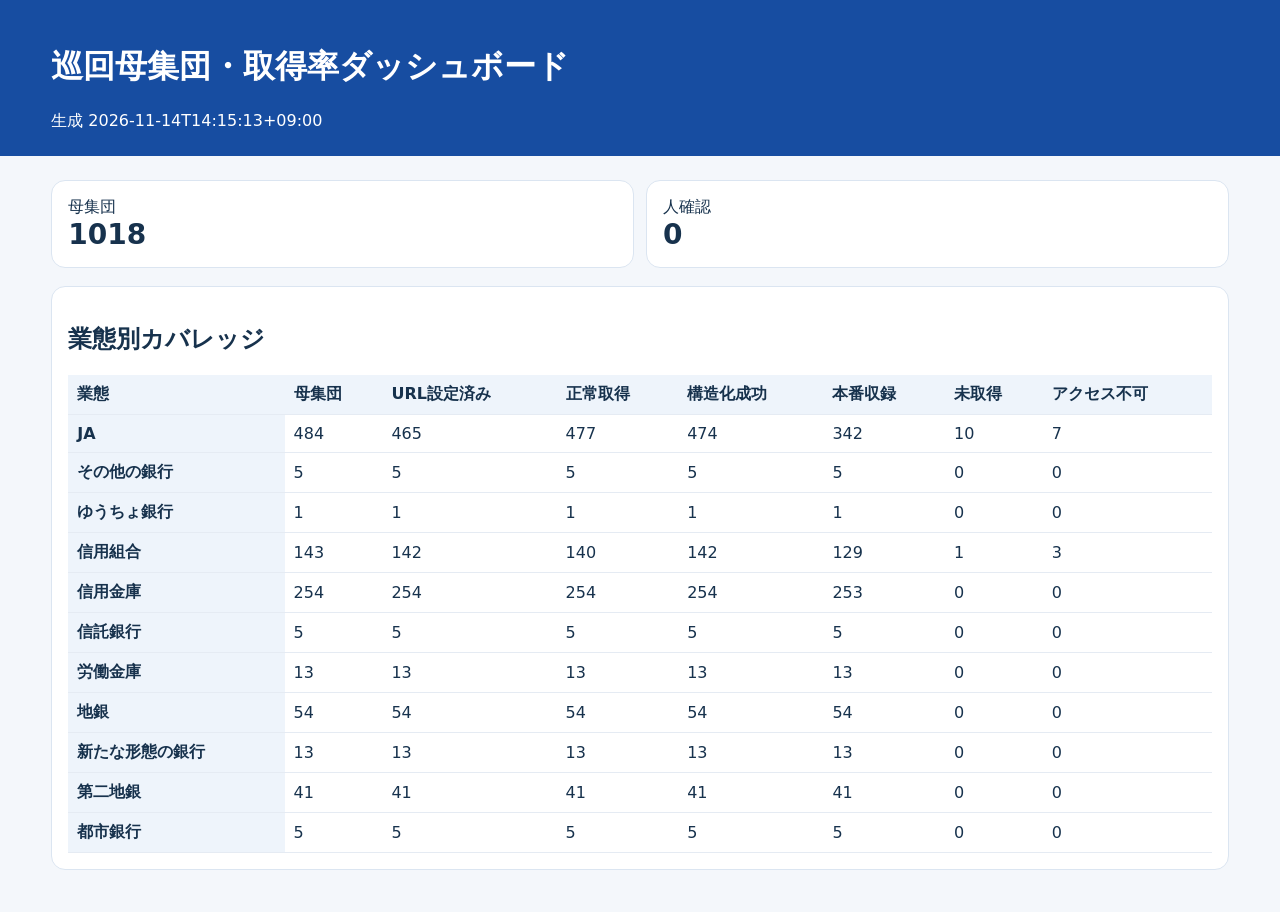
==== QUALITY_COVERAGE_DASHBOARD.html @ f8b163bb "Add files via upload" ====
<!doctype html><html lang="ja"><head><meta charset="utf-8"><meta name="viewport" content="width=device-width,initial-scale=1"><title>巡回母集団・取得率ダッシュボード</title>
<style>body{font-family:system-ui,sans-serif;margin:0;background:#f4f7fb;color:#17324d}header{padding:24px 4%;background:#174da1;color:white}main{padding:24px 4%}.cards{display:grid;grid-template-columns:repeat(auto-fit,minmax(150px,1fr));gap:12px}.card,section{background:white;border:1px solid #dbe5f1;border-radius:14px;padding:16px;margin-bottom:18px}.n{font-size:28px;font-weight:800}table{width:100%;border-collapse:collapse}th,td{padding:9px;border-bottom:1px solid #e5ebf3;text-align:left}th{background:#eef4fb;position:sticky;top:0}.scroll{max-height:65vh;overflow:auto}input,select{padding:9px;border:1px solid #bdcbe0;border-radius:8px;margin:4px}.tag{background:#e9f1ff;border-radius:999px;padding:3px 8px}a{color:#075bb5}</style></head><body><header><h1>巡回母集団・取得率ダッシュボード</h1><div id="generated"></div></header><main><div class="cards" id="cards"></div><section><h2>業態別カバレッジ</h2><div class="scroll"><table><thead><tr><th>業態</th><th>母集団</th><th>URL設定済み</th><th>正常取得</th><th>構造化成功</th><th>本番収録</th><th>未取得</th><th>アクセス不可</th></tr></thead><tbody id="coverage"></tbody></table></div></section>

<script id="quality-data" type="application/json">{&quot;coverage&quot;: {&quot;generated_at&quot;: &quot;2026-11-14T14:15:13+09:00&quot;, &quot;population&quot;: 1018, &quot;latest_complete_session&quot;: &quot;collect_20261031_113741&quot;, &quot;summary&quot;: [{&quot;industry&quot;: &quot;JA&quot;, &quot;population&quot;: 484, &quot;url_configured&quot;: 465, &quot;normal_fetch&quot;: 477, &quot;structured_success&quot;: 474, &quot;production_recorded&quot;: 342, &quot;unacquired&quot;: 10, &quot;inaccessible&quot;: 7}, {&quot;industry&quot;: &quot;その他の銀行&quot;, &quot;population&quot;: 5, &quot;url_configured&quot;: 5, &quot;normal_fetch&quot;: 5, &quot;structured_success&quot;: 5, &quot;production_recorded&quot;: 5, &quot;unacquired&quot;: 0, &quot;inaccessible&quot;: 0}, {&quot;industry&quot;: &quot;ゆうちょ銀行&quot;, &quot;population&quot;: 1, &quot;url_configured&quot;: 1, &quot;normal_fetch&quot;: 1, &quot;structured_success&quot;: 1, &quot;production_recorded&quot;: 1, &quot;unacquired&quot;: 0, &quot;inaccessible&quot;: 0}, {&quot;industry&quot;: &quot;信用組合&quot;, &quot;population&quot;: 143, &quot;url_configured&quot;: 142, &quot;normal_fetch&quot;: 140, &quot;structured_success&quot;: 142, &quot;production_recorded&quot;: 129, &quot;unacquired&quot;: 1, &quot;inaccessible&quot;: 3}, {&quot;industry&quot;: &quot;信用金庫&quot;, &quot;population&quot;: 254, &quot;url_configured&quot;: 254, &quot;normal_fetch&quot;: 254, &quot;structured_success&quot;: 254, &quot;production_recorded&quot;: 253, &quot;unacquired&quot;: 0, &quot;inaccessible&quot;: 0}, {&quot;industry&quot;: &quot;信託銀行&quot;, &quot;population&quot;: 5, &quot;url_configured&quot;: 5, &quot;normal_fetch&quot;: 5, &quot;structured_success&quot;: 5, &quot;production_recorded&quot;: 5, &quot;unacquired&quot;: 0, &quot;inaccessible&quot;: 0}, {&quot;industry&quot;: &quot;労働金庫&quot;, &quot;population&quot;: 13, &quot;url_configured&quot;: 13, &quot;normal_fetch&quot;: 13, &quot;structured_success&quot;: 13, &quot;production_recorded&quot;: 13, &quot;unacquired&quot;: 0, &quot;inaccessible&quot;: 0}, {&quot;industry&quot;: &quot;地銀&quot;, &quot;population&quot;: 54, &quot;url_configured&quot;: 54, &quot;normal_fetch&quot;: 54, &quot;structured_success&quot;: 54, &quot;production_recorded&quot;: 54, &quot;unacquired&quot;: 0, &quot;inaccessible&quot;: 0}, {&quot;industry&quot;: &quot;新たな形態の銀行&quot;, &quot;population&quot;: 13, &quot;url_configured&quot;: 13, &quot;normal_fetch&quot;: 13, &quot;structured_success&quot;: 13, &quot;production_recorded&quot;: 13, &quot;unacquired&quot;: 0, &quot;inaccessible&quot;: 0}, {&quot;industry&quot;: &quot;第二地銀&quot;, &quot;population&quot;: 41, &quot;url_configured&quot;: 41, &quot;normal_fetch&quot;: 41, &quot;structured_success&quot;: 41, &quot;production_recorded&quot;: 41, &quot;unacquired&quot;: 0, &quot;inaccessible&quot;: 0}, {&quot;industry&quot;: &quot;都市銀行&quot;, &quot;population&quot;: 5, &quot;url_configured&quot;: 5, &quot;normal_fetch&quot;: 5, &quot;structured_success&quot;: 5, &quot;production_recorded&quot;: 5, &quot;unacquired&quot;: 0, &quot;inaccessible&quot;: 0}], &quot;institutions&quot;: [{&quot;institution_name&quot;: &quot;北海道銀行&quot;, &quot;industry&quot;: &quot;地銀&quot;, &quot;prefecture&quot;: &quot;北海道&quot;, &quot;url_configured&quot;: true, &quot;normal_fetch&quot;: true, &quot;structured_success&quot;: true, &quot;production_recorded&quot;: true, &quot;campaign_recorded&quot;: true, &quot;ordinary_recorded&quot;: true, &quot;unacquired&quot;: false, &quot;inaccessible&quot;: false}, {&quot;institution_name&quot;: &quot;北洋銀行&quot;, &quot;industry&quot;: &quot;第二地銀&quot;, &quot;prefecture&quot;: &quot;北海道&quot;, &quot;url_configured&quot;: true, &quot;normal_fetch&quot;: true, &quot;structured_success&quot;: true, &quot;production_recorded&quot;: true, &quot;campaign_recorded&quot;: true, &quot;ordinary_recorded&quot;: true, &quot;unacquired&quot;: false, &quot;inaccessible&quot;: false}, {&quot;institution_name&quot;: &quot;北海道信用金庫&quot;, &quot;industry&quot;: &quot;信用金庫&quot;, &quot;prefecture&quot;: &quot;北海道&quot;, &quot;url_configured&quot;: true, &quot;normal_fetch&quot;: true, &quot;structured_success&quot;: true, &quot;production_recorded&quot;: true, &quot;campaign_recorded&quot;: true, &quot;ordinary_recorded&quot;: true, &quot;unacquired&quot;: false, &quot;inaccessible&quot;: false}, {&quot;institution_name&quot;: &quot;室蘭信用金庫&quot;, &quot;industry&quot;: &quot;信用金庫&quot;, &quot;prefecture&quot;: &quot;北海道&quot;, &quot;url_configured&quot;: true, &quot;normal_fetch&quot;: true, &quot;structured_success&quot;: true, &quot;production_recorded&quot;: true, &quot;campaign_recorded&quot;: false, &quot;ordinary_recorded&quot;: true, &quot;unacquired&quot;: false, &quot;inaccessible&quot;: false}, {&quot;institution_name&quot;: &quot;空知信用金庫&quot;, &quot;industry&quot;: &quot;信用金庫&quot;, &quot;prefecture&quot;: &quot;北海道&quot;, &quot;url_configured&quot;: true, &quot;normal_fetch&quot;: true, &quot;structured_success&quot;: true, &quot;production_recorded&quot;: true, &quot;campaign_recorded&quot;: true, &quot;ordinary_recorded&quot;: true, &quot;unacquired&quot;: false, &quot;inaccessible&quot;: false}, {&quot;institution_name&quot;: &quot;苫小牧信用金庫&quot;, &quot;industry&quot;: &quot;信用金庫&quot;, &quot;prefecture&quot;: &quot;北海道&quot;, &quot;url_configured&quot;: true, &quot;normal_fetch&quot;: true, &quot;structured_success&quot;: true, &quot;production_recorded&quot;: true, &quot;campaign_recorded&quot;: false, &quot;ordinary_recorded&quot;: true, &quot;unacquired&quot;: false, &quot;inaccessible&quot;: false}, {&quot;institution_name&quot;: &quot;北門信用金庫&quot;, &quot;industry&quot;: &quot;信用金庫&quot;, &quot;prefecture&quot;: &quot;北海道&quot;, &quot;url_configured&quot;: true, &quot;normal_fetch&quot;: true, &quot;structured_success&quot;: true, &quot;production_recorded&quot;: true, &quot;campaign_recorded&quot;: true, &quot;ordinary_recorded&quot;: true, &quot;unacquired&quot;: false, &quot;inaccessible&quot;: false}, {&quot;institution_name&quot;: &quot;伊達信用金庫&quot;, &quot;industry&quot;: &quot;信用金庫&quot;, &quot;prefecture&quot;: &quot;北海道&quot;, &quot;url_configured&quot;: true, &quot;normal_fetch&quot;: true, &quot;structured_success&quot;: true, &quot;production_recorded&quot;: true, &quot;campaign_recorded&quot;: false, &quot;ordinary_recorded&quot;: true, &quot;unacquired&quot;: false, &quot;inaccessible&quot;: false}, {&quot;institution_name&quot;: &quot;北空知信用金庫&quot;, &quot;industry&quot;: &quot;信用金庫&quot;, &quot;prefecture&quot;: &quot;北海道&quot;, &quot;url_configured&quot;: true, &quot;normal_fetch&quot;: true, &quot;structured_success&quot;: true, &quot;production_recorded&quot;: true, &quot;campaign_recorded&quot;: true, &quot;ordinary_recorded&quot;: true, &quot;unacquired&quot;: false, &quot;inaccessible&quot;: false}, {&quot;institution_name&quot;: &quot;日高信用金庫&quot;, &quot;industry&quot;: &quot;信用金庫&quot;, &quot;prefecture&quot;: &quot;北海道&quot;, &quot;url_configured&quot;: true, &quot;normal_fetch&quot;: true, &quot;structured_success&quot;: true, &quot;production_recorded&quot;: true, &quot;campaign_recorded&quot;: true, &quot;ordinary_recorded&quot;: true, &quot;unacquired&quot;: false, &quot;inaccessible&quot;: false}, {&quot;institution_name&quot;: &quot;渡島信用金庫&quot;, &quot;industry&quot;: &quot;信用金庫&quot;, &quot;prefecture&quot;: &quot;北海道&quot;, &quot;url_configured&quot;: true, &quot;normal_fetch&quot;: true, &quot;structured_success&quot;: true, &quot;production_recorded&quot;: true, &quot;campaign_recorded&quot;: true, &quot;ordinary_recorded&quot;: true, &quot;unacquired&quot;: false, &quot;inaccessible&quot;: false}, {&quot;institution_name&quot;: &quot;道南うみ街信用金庫&quot;, &quot;industry&quot;: &quot;信用金庫&quot;, &quot;prefecture&quot;: &quot;北海道&quot;, &quot;url_configured&quot;: true, &quot;normal_fetch&quot;: true, &quot;structured_success&quot;: true, &quot;production_recorded&quot;: true, &quot;campaign_recorded&quot;: false, &quot;ordinary_recorded&quot;: true, &quot;unacquired&quot;: false, &quot;inaccessible&quot;: false}, {&quot;institution_name&quot;: &quot;旭川信用金庫&quot;, &quot;industry&quot;: &quot;信用金庫&quot;, &quot;prefecture&quot;: &quot;北海道&quot;, &quot;url_configured&quot;: true, &quot;normal_fetch&quot;: true, &quot;structured_success&quot;: true, &quot;production_recorded&quot;: true, &quot;campaign_recorded&quot;: true, &quot;ordinary_recorded&quot;: true, &quot;unacquired&quot;: false, &quot;inaccessible&quot;: false}, {&quot;institution_name&quot;: &quot;稚内信用金庫&quot;, &quot;industry&quot;: &quot;信用金庫&quot;, &quot;prefecture&quot;: &quot;北海道&quot;, &quot;url_configured&quot;: true, &quot;normal_fetch&quot;: true, &quot;structured_success&quot;: true, &quot;production_recorded&quot;: true, &quot;campaign_recorded&quot;: false, &quot;ordinary_recorded&quot;: true, &quot;unacquired&quot;: false, &quot;inaccessible&quot;: false}, {&quot;institution_name&quot;: &quot;留萌信用金庫&quot;, &quot;industry&quot;: &quot;信用金庫&quot;, &quot;prefecture&quot;: &quot;北海道&quot;, &quot;url_configured&quot;: true, &quot;normal_fetch&quot;: true, &quot;structured_success&quot;: true, &quot;production_recorded&quot;: true, &quot;campaign_recorded&quot;: false, &quot;ordinary_recorded&quot;: true, &quot;unacquired&quot;: false, &quot;inaccessible&quot;: false}, {&quot;institution_name&quot;: &quot;北星信用金庫&quot;, &quot;industry&quot;: &quot;信用金庫&quot;, &quot;prefecture&quot;: &quot;北海道&quot;, &quot;url_configured&quot;: true, &quot;normal_fetch&quot;: true, &quot;structured_success&quot;: true, &quot;production_recorded&quot;: true, &quot;campaign_recorded&quot;: false, &quot;ordinary_recorded&quot;: true, &quot;unacquired&quot;: false, &quot;inaccessible&quot;: false}, {&quot;institution_name&quot;: &quot;帯広信用金庫&quot;, &quot;industry&quot;: &quot;信用金庫&quot;, &quot;prefecture&quot;: &quot;北海道&quot;, &quot;url_configured&quot;: true, &quot;normal_fetch&quot;: true, &quot;structured_success&quot;: true, &quot;production_recorded&quot;: true, &quot;campaign_recorded&quot;: true, &quot;ordinary_recorded&quot;: true, &quot;unacquired&quot;: false, &quot;inaccessible&quot;: false}, {&quot;institution_name&quot;: &quot;釧路信用金庫&quot;, &quot;industry&quot;: &quot;信用金庫&quot;, &quot;prefecture&quot;: &quot;北海道&quot;, &quot;url_configured&quot;: true, &quot;normal_fetch&quot;: true, &quot;structured_success&quot;: true, &quot;production_recorded&quot;: true, &quot;campaign_recorded&quot;: true, &quot;ordinary_recorded&quot;: true, &quot;unacquired&quot;: false, &quot;inaccessible&quot;: false}, {&quot;institution_name&quot;: &quot;大地みらい信用金庫&quot;, &quot;industry&quot;: &quot;信用金庫&quot;, &quot;prefecture&quot;: &quot;北海道&quot;, &quot;url_configured&quot;: true, &quot;normal_fetch&quot;: true, &quot;structured_success&quot;: true, &quot;production_recorded&quot;: true, &quot;campaign_recorded&quot;: true, &quot;ordinary_recorded&quot;: true, &quot;unacquired&quot;: false, &quot;inaccessible&quot;: false}, {&quot;institution_name&quot;: &quot;北見信用金庫&quot;, &quot;industry&quot;: &quot;信用金庫&quot;, &quot;prefecture&quot;: &quot;北海道&quot;, &quot;url_configured&quot;: true, &quot;normal_fetch&quot;: true, &quot;structured_success&quot;: true, &quot;production_recorded&quot;: true, &quot;campaign_recorded&quot;: false, &quot;ordinary_recorded&quot;: true, &quot;unacquired&quot;: false, &quot;inaccessible&quot;: false}, {&quot;institution_name&quot;: &quot;網走信用金庫&quot;, &quot;industry&quot;: &quot;信用金庫&quot;, &quot;prefecture&quot;: &quot;北海道&quot;, &quot;url_configured&quot;: true, &quot;normal_fetch&quot;: true, &quot;structured_success&quot;: true, &quot;production_recorded&quot;: true, &quot;campaign_recorded&quot;: true, &quot;ordinary_recorded&quot;: true, &quot;unacquired&quot;: false, &quot;inaccessible&quot;: false}, {&quot;institution_name&quot;: &quot;遠軽信用金庫&quot;, &quot;industry&quot;: &quot;信用金庫&quot;, &quot;prefecture&quot;: &quot;北海道&quot;, &quot;url_configured&quot;: true, &quot;normal_fetch&quot;: true, &quot;structured_success&quot;: true, &quot;production_recorded&quot;: true, &quot;campaign_recorded&quot;: true, &quot;ordinary_recorded&quot;: true, &quot;unacquired&quot;: false, &quot;inaccessible&quot;: false}, {&quot;institution_name&quot;: &quot;北央信用組合&quot;, &quot;industry&quot;: &quot;信用組合&quot;, &quot;prefecture&quot;: &quot;北海道&quot;, &quot;url_configured&quot;: true, &quot;normal_fetch&quot;: true, &quot;structured_success&quot;: true, &quot;production_recorded&quot;: true, &quot;campaign_recorded&quot;: true, &quot;ordinary_recorded&quot;: true, &quot;unacquired&quot;: false, &quot;inaccessible&quot;: false}, {&quot;institution_name&quot;: &quot;札幌中央信用組合&quot;, &quot;industry&quot;: &quot;信用組合&quot;, &quot;prefecture&quot;: &quot;北海道&quot;, &quot;url_configured&quot;: true, &quot;normal_fetch&quot;: true, &quot;structured_success&quot;: true, &quot;production_recorded&quot;: true, &quot;campaign_recorded&quot;: true, &quot;ordinary_recorded&quot;: true, &quot;unacquired&quot;: false, &quot;inaccessible&quot;: false}, {&quot;institution_name&quot;: &quot;ウリ信用組合&quot;, &quot;industry&quot;: &quot;信用組合&quot;, &quot;prefecture&quot;: &quot;北海道&quot;, &quot;url_configured&quot;: true, &quot;normal_fetch&quot;: false, &quot;structured_success&quot;: true, &quot;production_recorded&quot;: true, &quot;campaign_recorded&quot;: true, &quot;ordinary_recorded&quot;: false, &quot;unacquired&quot;: false, &quot;inaccessible&quot;: true}, {&quot;institution_name&quot;: &quot;函館商工信用組合&quot;, &quot;industry&quot;: &quot;信用組合&quot;, &quot;prefecture&quot;: &quot;北海道&quot;, &quot;url_configured&quot;: true, &quot;normal_fetch&quot;: true, &quot;structured_success&quot;: true, &quot;production_recorded&quot;: true, &quot;campaign_recorded&quot;: true, &quot;ordinary_recorded&quot;: true, &quot;unacquired&quot;: false, &quot;inaccessible&quot;: false}, {&quot;institution_name&quot;: &quot;空知商工信用組合&quot;, &quot;industry&quot;: &quot;信用組合&quot;, &quot;prefecture&quot;: &quot;北海道&quot;, &quot;url_configured&quot;: true, &quot;normal_fetch&quot;: true, &quot;structured_success&quot;: true, &quot;production_recorded&quot;: true, &quot;campaign_recorded&quot;: true, &quot;ordinary_recorded&quot;: true, &quot;unacquired&quot;: false, &quot;inaccessible&quot;: false}, {&quot;institution_name&quot;: &quot;十勝信用組合&quot;, &quot;industry&quot;: &quot;信用組合&quot;, &quot;prefecture&quot;: &quot;北海道&quot;, &quot;url_configured&quot;: true, &quot;normal_fetch&quot;: true, &quot;structured_success&quot;: true, &quot;production_recorded&quot;: true, &quot;campaign_recorded&quot;: true, &quot;ordinary_recorded&quot;: true, &quot;unacquired&quot;: false, &quot;inaccessible&quot;: false}, {&quot;institution_name&quot;: &quot;釧路信用組合&quot;, &quot;industry&quot;: &quot;信用組合&quot;, &quot;prefecture&quot;: &quot;北海道&quot;, &quot;url_configured&quot;: true, &quot;normal_fetch&quot;: true, &quot;structured_success&quot;: true, &quot;production_recorded&quot;: true, &quot;campaign_recorded&quot;: true, &quot;ordinary_recorded&quot;: true, &quot;unacquired&quot;: false, &quot;inaccessible&quot;: false}, {&quot;institution_name&quot;: &quot;北海道労働金庫&quot;, &quot;industry&quot;: &quot;労働金庫&quot;, &quot;prefecture&quot;: &quot;北海道&quot;, &quot;url_configured&quot;: true, &quot;normal_fetch&quot;: true, &quot;structured_success&quot;: true, &quot;production_recorded&quot;: true, &quot;campaign_recorded&quot;: true, &quot;ordinary_recorded&quot;: true, &quot;unacquired&quot;: false, &quot;inaccessible&quot;: false}, {&quot;institution_name&quot;: &quot;JAあさひかわ&quot;, &quot;industry&quot;: &quot;JA&quot;, &quot;prefecture&quot;: &quot;北海道&quot;, &quot;url_configured&quot;: true, &quot;normal_fetch&quot;: true, &quot;structured_success&quot;: true, &quot;production_recorded&quot;: true, &quot;campaign_recorded&quot;: true, &quot;ordinary_recorded&quot;: true, &quot;unacquired&quot;: false, &quot;inaccessible&quot;: false}, {&quot;institution_name&quot;: &quot;JAあしょろ&quot;, &quot;industry&quot;: &quot;JA&quot;, &quot;prefecture&quot;: &quot;北海道&quot;, &quot;url_configured&quot;: true, &quot;normal_fetch&quot;: true, &quot;structured_success&quot;: true, &quot;production_recorded&quot;: false, &quot;campaign_recorded&quot;: false, &quot;ordinary_recorded&quot;: false, &quot;unacquired&quot;: false, &quot;inaccessible&quot;: false}, {&quot;institution_name&quot;: &quot;JAいわみざわ&quot;, &quot;industry&quot;: &quot;JA&quot;, &quot;prefecture&quot;: &quot;北海道&quot;, &quot;url_configured&quot;: true, &quot;normal_fetch&quot;: true, &quot;structured_success&quot;: true, &quot;production_recorded&quot;: true, &quot;campaign_recorded&quot;: true, &quot;ordinary_recorded&quot;: false, &quot;unacquired&quot;: false, &quot;inaccessible&quot;: false}, {&quot;institution_name&quot;: &quot;JAうらほろ&quot;, &quot;industry&quot;: &quot;JA&quot;, &quot;prefecture&quot;: &quot;北海道&quot;, &quot;url_configured&quot;: true, &quot;normal_fetch&quot;: true, &quot;structured_success&quot;: true, &quot;production_recorded&quot;: true, &quot;campaign_recorded&quot;: true, &quot;ordinary_recorded&quot;: false, &quot;unacquired&quot;: false, &quot;inaccessible&quot;: false}, {&quot;institution_name&quot;: &quot;JAえんゆう&quot;, &quot;industry&quot;: &quot;JA&quot;, &quot;prefecture&quot;: &quot;北海道&quot;, &quot;url_configured&quot;: true, &quot;normal_fetch&quot;: true, &quot;structured_success&quot;: true, &quot;production_recorded&quot;: true, &quot;campaign_recorded&quot;: true, &quot;ordinary_recorded&quot;: false, &quot;unacquired&quot;: false, &quot;inaccessible&quot;: false}, {&quot;institution_name&quot;: &quot;JAおとふけ&quot;, &quot;industry&quot;: &quot;JA&quot;, &quot;prefecture&quot;: &quot;北海道&quot;, &quot;url_configured&quot;: true, &quot;normal_fetch&quot;: true, &quot;structured_success&quot;: true, &quot;production_recorded&quot;: true, &quot;campaign_recorded&quot;: true, &quot;ordinary_recorded&quot;: true, &quot;unacquired&quot;: false, &quot;inaccessible&quot;: false}, {&quot;institution_name&quot;: &quot;JAきたそらち&quot;, &quot;industry&quot;: &quot;JA&quot;, &quot;prefecture&quot;: &quot;北海道&quot;, &quot;url_configured&quot;: true, &quot;normal_fetch&quot;: true, &quot;structured_success&quot;: true, &quot;production_recorded&quot;: true, &quot;campaign_recorded&quot;: true, &quot;ordinary_recorded&quot;: false, &quot;unacquired&quot;: false, &quot;inaccessible&quot;: false}, {&quot;institution_name&quot;: &quot;JAきたみらい&quot;, &quot;industry&quot;: &quot;JA&quot;, &quot;prefecture&quot;: &quot;北海道&quot;, &quot;url_configured&quot;: true, &quot;normal_fetch&quot;: true, &quot;structured_success&quot;: true, &quot;production_recorded&quot;: true, &quot;campaign_recorded&quot;: false, &quot;ordinary_recorded&quot;: true, &quot;unacquired&quot;: false, &quot;inaccessible&quot;: false}, {&quot;institution_name&quot;: &quot;JAきょうわ&quot;, &quot;industry&quot;: &quot;JA&quot;, &quot;prefecture&quot;: &quot;北海道&quot;, &quot;url_configured&quot;: true, &quot;normal_fetch&quot;: true, &quot;structured_success&quot;: true, &quot;production_recorded&quot;: false, &quot;campaign_recorded&quot;: false, &quot;ordinary_recorded&quot;: false, &quot;unacquired&quot;: false, &quot;inaccessible&quot;: false}, {&quot;institution_name&quot;: &quot;JAくしろ丹頂&quot;, &quot;industry&quot;: &quot;JA&quot;, &quot;prefecture&quot;: &quot;北海道&quot;, &quot;url_configured&quot;: true, &quot;normal_fetch&quot;: true, &quot;structured_success&quot;: true, &quot;production_recorded&quot;: true, &quot;campaign_recorded&quot;: true, &quot;ordinary_recorded&quot;: false, &quot;unacquired&quot;: false, &quot;inaccessible&quot;: false}, {&quot;institution_name&quot;: &quot;JAけねべつ&quot;, &quot;industry&quot;: &quot;JA&quot;, &quot;prefecture&quot;: &quot;北海道&quot;, &quot;url_configured&quot;: true, &quot;normal_fetch&quot;: true, &quot;structured_success&quot;: true, &quot;production_recorded&quot;: false, &quot;campaign_recorded&quot;: false, &quot;ordinary_recorded&quot;: false, &quot;unacquired&quot;: false, &quot;inaccessible&quot;: false}, {&quot;institution_name&quot;: &quot;JAこしみず&quot;, &quot;industry&quot;: &quot;JA&quot;, &quot;prefecture&quot;: &quot;北海道&quot;, &quot;url_configured&quot;: true, &quot;normal_fetch&quot;: true, &quot;structured_success&quot;: true, &quot;production_recorded&quot;: false, &quot;campaign_recorded&quot;: false, &quot;ordinary_recorded&quot;: false, &quot;unacquired&quot;: false, &quot;inaccessible&quot;: false}, {&quot;institution_name&quot;: &quot;JAさっぽろ&quot;, &quot;industry&quot;: &quot;JA&quot;, &quot;prefecture&quot;: &quot;北海道&quot;, &quot;url_configured&quot;: true, &quot;normal_fetch&quot;: true, &quot;structured_success&quot;: true, &quot;production_recorded&quot;: true, &quot;campaign_recorded&quot;: true, &quot;ordinary_recorded&quot;: true, &quot;unacquired&quot;: false, &quot;inaccessible&quot;: false}, {&quot;institution_name&quot;: &quot;JAさつない&quot;, &quot;industry&quot;: &quot;JA&quot;, &quot;prefecture&quot;: &quot;北海道&quot;, &quot;url_configured&quot;: true, &quot;normal_fetch&quot;: true, &quot;structured_success&quot;: true, &quot;production_recorded&quot;: false, &quot;campaign_recorded&quot;: false, &quot;ordinary_recorded&quot;: false, &quot;unacquired&quot;: false, &quot;inaccessible&quot;: false}, {&quot;institution_name&quot;: &quot;JAさらべつ&quot;, &quot;industry&quot;: &quot;JA&quot;, &quot;prefecture&quot;: &quot;北海道&quot;, &quot;url_configured&quot;: true, &quot;normal_fetch&quot;: true, &quot;structured_success&quot;: true, &quot;production_recorded&quot;: false, &quot;campaign_recorded&quot;: false, &quot;ordinary_recorded&quot;: false, &quot;unacquired&quot;: false, &quot;inaccessible&quot;: false}, {&quot;institution_name&quot;: &quot;JAしずない&quot;, &quot;industry&quot;: &quot;JA&quot;, &quot;prefecture&quot;: &quot;北海道&quot;, &quot;url_configured&quot;: true, &quot;normal_fetch&quot;: true, &quot;structured_success&quot;: true, &quot;production_recorded&quot;: false, &quot;campaign_recorded&quot;: false, &quot;ordinary_recorded&quot;: false, &quot;unacquired&quot;: false, &quot;inaccessible&quot;: false}, {&quot;institution_name&quot;: &quot;JAしべちゃ&quot;, &quot;industry&quot;: &quot;JA&quot;, &quot;prefecture&quot;: &quot;北海道&quot;, &quot;url_configured&quot;: true, &quot;normal_fetch&quot;: true, &quot;structured_success&quot;: true, &quot;production_recorded&quot;: false, &quot;campaign_recorded&quot;: false, &quot;ordinary_recorded&quot;: false, &quot;unacquired&quot;: false, &quot;inaccessible&quot;: false}, {&quot;institution_name&quot;: &quot;JAしれとこ斜里&quot;, &quot;industry&quot;: &quot;JA&quot;, &quot;prefecture&quot;: &quot;北海道&quot;, &quot;url_configured&quot;: true, &quot;normal_fetch&quot;: true, &quot;structured_success&quot;: true, &quot;production_recorded&quot;: false, &quot;campaign_recorded&quot;: false, &quot;ordinary_recorded&quot;: false, &quot;unacquired&quot;: false, &quot;inaccessible&quot;: false}, {&quot;institution_name&quot;: &quot;JAそらち南&quot;, &quot;industry&quot;: &quot;JA&quot;, &quot;prefecture&quot;: &quot;北海道&quot;, &quot;url_configured&quot;: true, &quot;normal_fetch&quot;: true, &quot;structured_success&quot;: true, &quot;production_recorded&quot;: false, &quot;campaign_recorded&quot;: false, &quot;ordinary_recorded&quot;: false, &quot;unacquired&quot;: false, &quot;inaccessible&quot;: false}, {&quot;institution_name&quot;: &quot;JAたいせつ&quot;, &quot;industry&quot;: &quot;JA&quot;, &quot;prefecture&quot;: &quot;北海道&quot;, &quot;url_configured&quot;: true, &quot;normal_fetch&quot;: true, &quot;structured_success&quot;: true, &quot;production_recorded&quot;: false, &quot;campaign_recorded&quot;: false, &quot;ordinary_recorded&quot;: false, &quot;unacquired&quot;: false, &quot;inaccessible&quot;: false}, {&quot;institution_name&quot;: &quot;JAたきかわ&quot;, &quot;industry&quot;: &quot;JA&quot;, &quot;prefecture&quot;: &quot;北海道&quot;, &quot;url_configured&quot;: true, &quot;normal_fetch&quot;: true, &quot;structured_success&quot;: true, &quot;production_recorded&quot;: true, &quot;campaign_recorded&quot;: true, &quot;ordinary_recorded&quot;: true, &quot;unacquired&quot;: false, &quot;inaccessible&quot;: false}, {&quot;institution_name&quot;: &quot;JAつべつ&quot;, &quot;industry&quot;: &quot;JA&quot;, &quot;prefecture&quot;: &quot;北海道&quot;, &quot;url_configured&quot;: true, &quot;normal_fetch&quot;: true, &quot;structured_success&quot;: true, &quot;production_recorded&quot;: false, &quot;campaign_recorded&quot;: false, &quot;ordinary_recorded&quot;: false, &quot;unacquired&quot;: false, &quot;inaccessible&quot;: false}, {&quot;institution_name&quot;: &quot;JAとうや湖&quot;, &quot;industry&quot;: &quot;JA&quot;, &quot;prefecture&quot;: &quot;北海道&quot;, &quot;url_configured&quot;: true, &quot;normal_fetch&quot;: true, &quot;structured_success&quot;: true, &quot;production_recorded&quot;: true, &quot;campaign_recorded&quot;: true, &quot;ordinary_recorded&quot;: false, &quot;unacquired&quot;: false, &quot;inaccessible&quot;: false}, {&quot;institution_name&quot;: &quot;JAところ&quot;, &quot;industry&quot;: &quot;JA&quot;, &quot;prefecture&quot;: &quot;北海道&quot;, &quot;url_configured&quot;: true, &quot;normal_fetch&quot;: true, &quot;structured_success&quot;: true, &quot;production_recorded&quot;: false, &quot;campaign_recorded&quot;: false, &quot;ordinary_recorded&quot;: false, &quot;unacquired&quot;: false, &quot;inaccessible&quot;: false}, {&quot;institution_name&quot;: &quot;JAとまこまい広域&quot;, &quot;industry&quot;: &quot;JA&quot;, &quot;prefecture&quot;: &quot;北海道&quot;, &quot;url_configured&quot;: true, &quot;normal_fetch&quot;: true, &quot;structured_success&quot;: true, &quot;production_recorded&quot;: true, &quot;campaign_recorded&quot;: true, &quot;ordinary_recorded&quot;: false, &quot;unacquired&quot;: false, &quot;inaccessible&quot;: false}, {&quot;institution_name&quot;: &quot;JAながぬま&quot;, &quot;industry&quot;: &quot;JA&quot;, &quot;prefecture&quot;: &quot;北海道&quot;, &quot;url_configured&quot;: true, &quot;normal_fetch&quot;: true, &quot;structured_success&quot;: true, &quot;production_recorded&quot;: false, &quot;campaign_recorded&quot;: false, &quot;ordinary_recorded&quot;: false, &quot;unacquired&quot;: false, &quot;inaccessible&quot;: false}, {&quot;institution_name&quot;: &quot;JAなんぽろ&quot;, &quot;industry&quot;: &quot;JA&quot;, &quot;prefecture&quot;: &quot;北海道&quot;, &quot;url_configured&quot;: true, &quot;normal_fetch&quot;: true, &quot;structured_success&quot;: true, &quot;production_recorded&quot;: true, &quot;campaign_recorded&quot;: true, &quot;ordinary_recorded&quot;: false, &quot;unacquired&quot;: false, &quot;inaccessible&quot;: false}, {&quot;institution_name&quot;: &quot;JAにいかっぷ&quot;, &quot;industry&quot;: &quot;JA&quot;, &quot;prefecture&quot;: &quot;北海道&quot;, &quot;url_configured&quot;: true, &quot;normal_fetch&quot;: true, &quot;structured_success&quot;: true, &quot;production_recorded&quot;: false, &quot;campaign_recorded&quot;: false, &quot;ordinary_recorded&quot;: false, &quot;unacquired&quot;: false, &quot;inaccessible&quot;: false}, {&quot;institution_name&quot;: &quot;JAひがしかわ&quot;, &quot;industry&quot;: &quot;JA&quot;, &quot;prefecture&quot;: &quot;北海道&quot;, &quot;url_configured&quot;: true, &quot;normal_fetch&quot;: true, &quot;structured_success&quot;: true, &quot;production_recorded&quot;: false, &quot;campaign_recorded&quot;: false, &quot;ordinary_recorded&quot;: false, &quot;unacquired&quot;: false, &quot;inaccessible&quot;: false}, {&quot;institution_name&quot;: &quot;JAひがし宗谷&quot;, &quot;industry&quot;: &quot;JA&quot;, &quot;prefecture&quot;: &quot;北海道&quot;, &quot;url_configured&quot;: true, &quot;normal_fetch&quot;: true, &quot;structured_success&quot;: true, &quot;production_recorded&quot;: true, &quot;campaign_recorded&quot;: false, &quot;ordinary_recorded&quot;: true, &quot;unacquired&quot;: false, &quot;inaccessible&quot;: false}, {&quot;institution_name&quot;: &quot;JAひだか東&quot;, &quot;industry&quot;: &quot;JA&quot;, &quot;prefecture&quot;: &quot;北海道&quot;, &quot;url_configured&quot;: true, &quot;normal_fetch&quot;: true, &quot;structured_success&quot;: true, &quot;production_recorded&quot;: true, &quot;campaign_recorded&quot;: true, &quot;ordinary_recorded&quot;: false, &quot;unacquired&quot;: false, &quot;inaccessible&quot;: false}, {&quot;institution_name&quot;: &quot;JAひろお&quot;, &quot;industry&quot;: &quot;JA&quot;, &quot;prefecture&quot;: &quot;北海道&quot;, &quot;url_configured&quot;: true, &quot;normal_fetch&quot;: true, &quot;structured_success&quot;: true, &quot;production_recorded&quot;: false, &quot;campaign_recorded&quot;: false, &quot;ordinary_recorded&quot;: false, &quot;unacquired&quot;: false, &quot;inaccessible&quot;: false}, {&quot;institution_name&quot;: &quot;JAびえい&quot;, &quot;industry&quot;: &quot;JA&quot;, &quot;prefecture&quot;: &quot;北海道&quot;, &quot;url_configured&quot;: true, &quot;normal_fetch&quot;: true, &quot;structured_success&quot;: true, &quot;production_recorded&quot;: true, &quot;campaign_recorded&quot;: true, &quot;ordinary_recorded&quot;: false, &quot;unacquired&quot;: false, &quot;inaccessible&quot;: false}, {&quot;institution_name&quot;: &quot;JAびばい&quot;, &quot;industry&quot;: &quot;JA&quot;, &quot;prefecture&quot;: &quot;北海道&quot;, &quot;url_configured&quot;: true, &quot;normal_fetch&quot;: true, &quot;structured_success&quot;: true, &quot;production_recorded&quot;: true, &quot;campaign_recorded&quot;: false, &quot;ordinary_recorded&quot;: true, &quot;unacquired&quot;: false, &quot;inaccessible&quot;: false}, {&quot;institution_name&quot;: &quot;JAびほろ&quot;, &quot;industry&quot;: &quot;JA&quot;, &quot;prefecture&quot;: &quot;北海道&quot;, &quot;url_configured&quot;: true, &quot;normal_fetch&quot;: true, &quot;structured_success&quot;: true, &quot;production_recorded&quot;: true, &quot;campaign_recorded&quot;: true, &quot;ordinary_recorded&quot;: true, &quot;unacquired&quot;: false, &quot;inaccessible&quot;: false}, {&quot;institution_name&quot;: &quot;JAびらとり&quot;, &quot;industry&quot;: &quot;JA&quot;, &quot;prefecture&quot;: &quot;北海道&quot;, &quot;url_configured&quot;: true, &quot;normal_fetch&quot;: true, &quot;structured_success&quot;: true, &quot;production_recorded&quot;: true, &quot;campaign_recorded&quot;: true, &quot;ordinary_recorded&quot;: true, &quot;unacquired&quot;: false, &quot;inaccessible&quot;: false}, {&quot;institution_name&quot;: &quot;JAぴっぷ町&quot;, &quot;industry&quot;: &quot;JA&quot;, &quot;prefecture&quot;: &quot;北海道&quot;, &quot;url_configured&quot;: true, &quot;normal_fetch&quot;: true, &quot;structured_success&quot;: true, &quot;production_recorded&quot;: false, &quot;campaign_recorded&quot;: false, &quot;ordinary_recorded&quot;: false, &quot;unacquired&quot;: false, &quot;inaccessible&quot;: false}, {&quot;institution_name&quot;: &quot;JAふらの&quot;, &quot;industry&quot;: &quot;JA&quot;, &quot;prefecture&quot;: &quot;北海道&quot;, &quot;url_configured&quot;: true, &quot;normal_fetch&quot;: true, &quot;structured_success&quot;: true, &quot;production_recorded&quot;: true, &quot;campaign_recorded&quot;: true, &quot;ordinary_recorded&quot;: true, &quot;unacquired&quot;: false, &quot;inaccessible&quot;: false}, {&quot;institution_name&quot;: &quot;JAみついし&quot;, &quot;industry&quot;: &quot;JA&quot;, &quot;prefecture&quot;: &quot;北海道&quot;, &quot;url_configured&quot;: true, &quot;normal_fetch&quot;: true, &quot;structured_success&quot;: true, &quot;production_recorded&quot;: false, &quot;campaign_recorded&quot;: false, &quot;ordinary_recorded&quot;: false, &quot;unacquired&quot;: false, &quot;inaccessible&quot;: false}, {&quot;institution_name&quot;: &quot;JAみねのぶ&quot;, &quot;industry&quot;: &quot;JA&quot;, &quot;prefecture&quot;: &quot;北海道&quot;, &quot;url_configured&quot;: true, &quot;normal_fetch&quot;: true, &quot;structured_success&quot;: true, &quot;production_recorded&quot;: false, &quot;campaign_recorded&quot;: false, &quot;ordinary_recorded&quot;: false, &quot;unacquired&quot;: false, &quot;inaccessible&quot;: false}, {&quot;institution_name&quot;: &quot;JAむかわ&quot;, &quot;industry&quot;: &quot;JA&quot;, &quot;prefecture&quot;: &quot;北海道&quot;, &quot;url_configured&quot;: true, &quot;normal_fetch&quot;: true, &quot;structured_success&quot;: true, &quot;production_recorded&quot;: false, &quot;campaign_recorded&quot;: false, &quot;ordinary_recorded&quot;: false, &quot;unacquired&quot;: false, &quot;inaccessible&quot;: false}, {&quot;institution_name&quot;: &quot;JAめまんべつ&quot;, &quot;industry&quot;: &quot;JA&quot;, &quot;prefecture&quot;: &quot;北海道&quot;, &quot;url_configured&quot;: true, &quot;normal_fetch&quot;: true, &quot;structured_success&quot;: true, &quot;production_recorded&quot;: false, &quot;campaign_recorded&quot;: false, &quot;ordinary_recorded&quot;: false, &quot;unacquired&quot;: false, &quot;inaccessible&quot;: false}, {&quot;institution_name&quot;: &quot;JAめむろ&quot;, &quot;industry&quot;: &quot;JA&quot;, &quot;prefecture&quot;: &quot;北海道&quot;, &quot;url_configured&quot;: true, &quot;normal_fetch&quot;: true, &quot;structured_success&quot;: true, &quot;production_recorded&quot;: true, &quot;campaign_recorded&quot;: true, &quot;ordinary_recorded&quot;: true, &quot;unacquired&quot;: false, &quot;inaccessible&quot;: false}, {&quot;institution_name&quot;: &quot;JAゆうべつ町&quot;, &quot;industry&quot;: &quot;JA&quot;, &quot;prefecture&quot;: &quot;北海道&quot;, &quot;url_configured&quot;: true, &quot;normal_fetch&quot;: true, &quot;structured_success&quot;: true, &quot;production_recorded&quot;: false, &quot;campaign_recorded&quot;: false, &quot;ordinary_recorded&quot;: false, &quot;unacquired&quot;: false, &quot;inaccessible&quot;: false}, {&quot;institution_name&quot;: &quot;JAよいち&quot;, &quot;industry&quot;: &quot;JA&quot;, &quot;prefecture&quot;: &quot;北海道&quot;, &quot;url_configured&quot;: true, &quot;normal_fetch&quot;: true, &quot;structured_success&quot;: true, &quot;production_recorded&quot;: true, &quot;campaign_recorded&quot;: false, &quot;ordinary_recorded&quot;: true, &quot;unacquired&quot;: false, &quot;inaccessible&quot;: false}, {&quot;institution_name&quot;: &quot;JAようてい&quot;, &quot;industry&quot;: &quot;JA&quot;, &quot;prefecture&quot;: &quot;北海道&quot;, &quot;url_configured&quot;: true, &quot;normal_fetch&quot;: true, &quot;structured_success&quot;: true, &quot;production_recorded&quot;: true, &quot;campaign_recorded&quot;: true, &quot;ordinary_recorded&quot;: true, &quot;unacquired&quot;: false, &quot;inaccessible&quot;: false}, {&quot;institution_name&quot;: &quot;JAるもい&quot;, &quot;industry&quot;: &quot;JA&quot;, &quot;prefecture&quot;: &quot;北海道&quot;, &quot;url_configured&quot;: true, &quot;normal_fetch&quot;: true, &quot;structured_success&quot;: true, &quot;production_recorded&quot;: false, &quot;campaign_recorded&quot;: false, &quot;ordinary_recorded&quot;: false, &quot;unacquired&quot;: false, &quot;inaccessible&quot;: false}, {&quot;institution_name&quot;: &quot;JAオホーツクはまなす&quot;, &quot;industry&quot;: &quot;JA&quot;, &quot;prefecture&quot;: &quot;北海道&quot;, &quot;url_configured&quot;: true, &quot;normal_fetch&quot;: true, &quot;structured_success&quot;: true, &quot;production_recorded&quot;: true, &quot;campaign_recorded&quot;: true, &quot;ordinary_recorded&quot;: true, &quot;unacquired&quot;: false, &quot;inaccessible&quot;: false}, {&quot;institution_name&quot;: &quot;JAオホーツク網走&quot;, &quot;industry&quot;: &quot;JA&quot;, &quot;prefecture&quot;: &quot;北海道&quot;, &quot;url_configured&quot;: true, &quot;normal_fetch&quot;: true, &quot;structured_success&quot;: true, &quot;production_recorded&quot;: true, &quot;campaign_recorded&quot;: true, &quot;ordinary_recorded&quot;: true, &quot;unacquired&quot;: false, &quot;inaccessible&quot;: false}, {&quot;institution_name&quot;: &quot;JAサロマ&quot;, &quot;industry&quot;: &quot;JA&quot;, &quot;prefecture&quot;: &quot;北海道&quot;, &quot;url_configured&quot;: true, &quot;normal_fetch&quot;: true, &quot;structured_success&quot;: true, &quot;production_recorded&quot;: true, &quot;campaign_recorded&quot;: false, &quot;ordinary_recorded&quot;: true, &quot;unacquired&quot;: false, &quot;inaccessible&quot;: false}, {&quot;institution_name&quot;: &quot;JAピンネ&quot;, &quot;industry&quot;: &quot;JA&quot;, &quot;prefecture&quot;: &quot;北海道&quot;, &quot;url_configured&quot;: true, &quot;normal_fetch&quot;: true, &quot;structured_success&quot;: true, &quot;production_recorded&quot;: true, &quot;campaign_recorded&quot;: true, &quot;ordinary_recorded&quot;: true, &quot;unacquired&quot;: false, &quot;inaccessible&quot;: false}, {&quot;institution_name&quot;: &quot;JA上士幌町&quot;, &quot;industry&quot;: &quot;JA&quot;, &quot;prefecture&quot;: &quot;北海道&quot;, &quot;url_configured&quot;: true, &quot;normal_fetch&quot;: true, &quot;structured_success&quot;: true, &quot;production_recorded&quot;: false, &quot;campaign_recorded&quot;: false, &quot;ordinary_recorded&quot;: false, &quot;unacquired&quot;: false, &quot;inaccessible&quot;: false}, {&quot;institution_name&quot;: &quot;JA上川中央&quot;, &quot;industry&quot;: &quot;JA&quot;, &quot;prefecture&quot;: &quot;北海道&quot;, &quot;url_configured&quot;: true, &quot;normal_fetch&quot;: true, &quot;structured_success&quot;: true, &quot;production_recorded&quot;: false, &quot;campaign_recorded&quot;: false, &quot;ordinary_recorded&quot;: false, &quot;unacquired&quot;: false, &quot;inaccessible&quot;: false}, {&quot;institution_name&quot;: &quot;JA中春別&quot;, &quot;industry&quot;: &quot;JA&quot;, &quot;prefecture&quot;: &quot;北海道&quot;, &quot;url_configured&quot;: true, &quot;normal_fetch&quot;: true, &quot;structured_success&quot;: true, &quot;production_recorded&quot;: false, &quot;campaign_recorded&quot;: false, &quot;ordinary_recorded&quot;: false, &quot;unacquired&quot;: false, &quot;inaccessible&quot;: false}, {&quot;institution_name&quot;: &quot;JA中札内村&quot;, &quot;industry&quot;: &quot;JA&quot;, &quot;prefecture&quot;: &quot;北海道&quot;, &quot;url_configured&quot;: true, &quot;normal_fetch&quot;: true, &quot;structured_success&quot;: true, &quot;production_recorded&quot;: true, &quot;campaign_recorded&quot;: false, &quot;ordinary_recorded&quot;: true, &quot;unacquired&quot;: false, &quot;inaccessible&quot;: false}, {&quot;institution_name&quot;: &quot;JA中標津&quot;, &quot;industry&quot;: &quot;JA&quot;, &quot;prefecture&quot;: &quot;北海道&quot;, &quot;url_configured&quot;: true, &quot;normal_fetch&quot;: true, &quot;structured_success&quot;: true, &quot;production_recorded&quot;: false, &quot;campaign_recorded&quot;: false, &quot;ordinary_recorded&quot;: false, &quot;unacquired&quot;: false, &quot;inaccessible&quot;: false}, {&quot;institution_name&quot;: &quot;JA今金町&quot;, &quot;industry&quot;: &quot;JA&quot;, &quot;prefecture&quot;: &quot;北海道&quot;, &quot;url_configured&quot;: true, &quot;normal_fetch&quot;: true, &quot;structured_success&quot;: true, &quot;production_recorded&quot;: false, &quot;campaign_recorded&quot;: false, &quot;ordinary_recorded&quot;: false, &quot;unacquired&quot;: false, &quot;inaccessible&quot;: false}, {&quot;institution_name&quot;: &quot;JA伊達市&quot;, &quot;industry&quot;: &quot;JA&quot;, &quot;prefecture&quot;: &quot;北海道&quot;, &quot;url_configured&quot;: true, &quot;normal_fetch&quot;: true, &quot;structured_success&quot;: true, &quot;production_recorded&quot;: false, &quot;campaign_recorded&quot;: false, &quot;ordinary_recorded&quot;: false, &quot;unacquired&quot;: false, &quot;inaccessible&quot;: false}, {&quot;institution_name&quot;: &quot;JA函館市亀田&quot;, &quot;industry&quot;: &quot;JA&quot;, &quot;prefecture&quot;: &quot;北海道&quot;, &quot;url_configured&quot;: true, &quot;normal_fetch&quot;: true, &quot;structured_success&quot;: true, &quot;production_recorded&quot;: true, &quot;campaign_recorded&quot;: true, &quot;ordinary_recorded&quot;: false, &quot;unacquired&quot;: false, &quot;inaccessible&quot;: false}, {&quot;institution_name&quot;: &quot;JA北いしかり&quot;, &quot;industry&quot;: &quot;JA&quot;, &quot;prefecture&quot;: &quot;北海道&quot;, &quot;url_configured&quot;: true, &quot;normal_fetch&quot;: true, &quot;structured_success&quot;: true, &quot;production_recorded&quot;: true, &quot;campaign_recorded&quot;: true, &quot;ordinary_recorded&quot;: false, &quot;unacquired&quot;: false, &quot;inaccessible&quot;: false}, {&quot;institution_name&quot;: &quot;JA北いぶき&quot;, &quot;industry&quot;: &quot;JA&quot;, &quot;prefecture&quot;: &quot;北海道&quot;, &quot;url_configured&quot;: true, &quot;normal_fetch&quot;: true, &quot;structured_success&quot;: true, &quot;production_recorded&quot;: true, &quot;campaign_recorded&quot;: false, &quot;ordinary_recorded&quot;: true, &quot;unacquired&quot;: false, &quot;inaccessible&quot;: false}, {&quot;institution_name&quot;: &quot;JA北はるか&quot;, &quot;industry&quot;: &quot;JA&quot;, &quot;prefecture&quot;: &quot;北海道&quot;, &quot;url_configured&quot;: true, &quot;normal_fetch&quot;: true, &quot;structured_success&quot;: true, &quot;production_recorded&quot;: true, &quot;campaign_recorded&quot;: true, &quot;ordinary_recorded&quot;: false, &quot;unacquired&quot;: false, &quot;inaccessible&quot;: false}, {&quot;institution_name&quot;: &quot;JA北ひびき&quot;, &quot;industry&quot;: &quot;JA&quot;, &quot;prefecture&quot;: &quot;北海道&quot;, &quot;url_configured&quot;: true, &quot;normal_fetch&quot;: true, &quot;structured_success&quot;: true, &quot;production_recorded&quot;: true, &quot;campaign_recorded&quot;: true, &quot;ordinary_recorded&quot;: false, &quot;unacquired&quot;: false, &quot;inaccessible&quot;: false}, {&quot;institution_name&quot;: &quot;JA北オホーツク&quot;, &quot;industry&quot;: &quot;JA&quot;, &quot;prefecture&quot;: &quot;北海道&quot;, &quot;url_configured&quot;: true, &quot;normal_fetch&quot;: true, &quot;structured_success&quot;: true, &quot;production_recorded&quot;: false, &quot;campaign_recorded&quot;: false, &quot;ordinary_recorded&quot;: false, &quot;unacquired&quot;: false, &quot;inaccessible&quot;: false}, {&quot;institution_name&quot;: &quot;JA北宗谷&quot;, &quot;industry&quot;: &quot;JA&quot;, &quot;prefecture&quot;: &quot;北海道&quot;, &quot;url_configured&quot;: true, &quot;normal_fetch&quot;: true, &quot;structured_success&quot;: true, &quot;production_recorded&quot;: true, &quot;campaign_recorded&quot;: true, &quot;ordinary_recorded&quot;: true, &quot;unacquired&quot;: false, &quot;inaccessible&quot;: false}, {&quot;institution_name&quot;: &quot;JA十勝池田町&quot;, &quot;industry&quot;: &quot;JA&quot;, &quot;prefecture&quot;: &quot;北海道&quot;, &quot;url_configured&quot;: true, &quot;normal_fetch&quot;: true, &quot;structured_success&quot;: true, &quot;production_recorded&quot;: false, &quot;campaign_recorded&quot;: false, &quot;ordinary_recorded&quot;: false, &quot;unacquired&quot;: false, &quot;inaccessible&quot;: false}, {&quot;institution_name&quot;: &quot;JA十勝清水町&quot;, &quot;industry&quot;: &quot;JA&quot;, &quot;prefecture&quot;: &quot;北海道&quot;, &quot;url_configured&quot;: true, &quot;normal_fetch&quot;: true, &quot;structured_success&quot;: true, &quot;production_recorded&quot;: true, &quot;campaign_recorded&quot;: false, &quot;ordinary_recorded&quot;: true, &quot;unacquired&quot;: false, &quot;inaccessible&quot;: false}, {&quot;institution_name&quot;: &quot;JA士幌町&quot;, &quot;industry&quot;: &quot;JA&quot;, &quot;prefecture&quot;: &quot;北海道&quot;, &quot;url_configured&quot;: true, &quot;normal_fetch&quot;: true, &quot;structured_success&quot;: true, &quot;production_recorded&quot;: false, &quot;campaign_recorded&quot;: false, &quot;ordinary_recorded&quot;: false, &quot;unacquired&quot;: false, &quot;inaccessible&quot;: false}, {&quot;institution_name&quot;: &quot;JA夕張市&quot;, &quot;industry&quot;: &quot;JA&quot;, &quot;prefecture&quot;: &quot;北海道&quot;, &quot;url_configured&quot;: true, &quot;normal_fetch&quot;: true, &quot;structured_success&quot;: true, &quot;production_recorded&quot;: false, &quot;campaign_recorded&quot;: false, &quot;ordinary_recorded&quot;: false, &quot;unacquired&quot;: false, &quot;inaccessible&quot;: false}, {&quot;institution_name&quot;: &quot;JA大樹町&quot;, &quot;industry&quot;: &quot;JA&quot;, &quot;prefecture&quot;: &quot;北海道&quot;, &quot;url_configured&quot;: true, &quot;normal_fetch&quot;: true, &quot;structured_success&quot;: true, &quot;production_recorded&quot;: false, &quot;campaign_recorded&quot;: false, &quot;ordinary_recorded&quot;: false, &quot;unacquired&quot;: false, &quot;inaccessible&quot;: false}, {&quot;institution_name&quot;: &quot;JA宗谷南&quot;, &quot;industry&quot;: &quot;JA&quot;, &quot;prefecture&quot;: &quot;北海道&quot;, &quot;url_configured&quot;: true, &quot;normal_fetch&quot;: true, &quot;structured_success&quot;: true, &quot;production_recorded&quot;: false, &quot;campaign_recorded&quot;: false, &quot;ordinary_recorded&quot;: false, &quot;unacquired&quot;: false, &quot;inaccessible&quot;: false}, {&quot;institution_name&quot;: &quot;JA帯広かわにし&quot;, &quot;industry&quot;: &quot;JA&quot;, &quot;prefecture&quot;: &quot;北海道&quot;, &quot;url_configured&quot;: true, &quot;normal_fetch&quot;: true, &quot;structured_success&quot;: true, &quot;production_recorded&quot;: true, &quot;campaign_recorded&quot;: false, &quot;ordinary_recorded&quot;: true, &quot;unacquired&quot;: false, &quot;inaccessible&quot;: false}, {&quot;institution_name&quot;: &quot;JA帯広大正&quot;, &quot;industry&quot;: &quot;JA&quot;, &quot;prefecture&quot;: &quot;北海道&quot;, &quot;url_configured&quot;: true, &quot;normal_fetch&quot;: true, &quot;structured_success&quot;: true, &quot;production_recorded&quot;: false, &quot;campaign_recorded&quot;: false, &quot;ordinary_recorded&quot;: false, &quot;unacquired&quot;: false, &quot;inaccessible&quot;: false}, {&quot;institution_name&quot;: &quot;JA幌延町&quot;, &quot;industry&quot;: &quot;JA&quot;, &quot;prefecture&quot;: &quot;北海道&quot;, &quot;url_configured&quot;: true, &quot;normal_fetch&quot;: true, &quot;structured_success&quot;: true, &quot;production_recorded&quot;: true, &quot;campaign_recorded&quot;: true, &quot;ordinary_recorded&quot;: false, &quot;unacquired&quot;: false, &quot;inaccessible&quot;: false}, {&quot;institution_name&quot;: &quot;JA幕別町&quot;, &quot;industry&quot;: &quot;JA&quot;, &quot;prefecture&quot;: &quot;北海道&quot;, &quot;url_configured&quot;: true, &quot;normal_fetch&quot;: true, &quot;structured_success&quot;: true, &quot;production_recorded&quot;: false, &quot;campaign_recorded&quot;: false, &quot;ordinary_recorded&quot;: false, &quot;unacquired&quot;: false, &quot;inaccessible&quot;: false}, {&quot;institution_name&quot;: &quot;JA当麻&quot;, &quot;industry&quot;: &quot;JA&quot;, &quot;prefecture&quot;: &quot;北海道&quot;, &quot;url_configured&quot;: true, &quot;normal_fetch&quot;: true, &quot;structured_success&quot;: true, &quot;production_recorded&quot;: false, &quot;campaign_recorded&quot;: false, &quot;ordinary_recorded&quot;: false, &quot;unacquired&quot;: false, &quot;inaccessible&quot;: false}, {&quot;institution_name&quot;: &quot;JA忠類&quot;, &quot;industry&quot;: &quot;JA&quot;, &quot;prefecture&quot;: &quot;北海道&quot;, &quot;url_configured&quot;: true, &quot;normal_fetch&quot;: true, &quot;structured_success&quot;: true, &quot;production_recorded&quot;: true, &quot;campaign_recorded&quot;: true, &quot;ordinary_recorded&quot;: false, &quot;unacquired&quot;: false, &quot;inaccessible&quot;: false}, {&quot;institution_name&quot;: &quot;JA摩周湖&quot;, &quot;industry&quot;: &quot;JA&quot;, &quot;prefecture&quot;: &quot;北海道&quot;, &quot;url_configured&quot;: true, &quot;normal_fetch&quot;: true, &quot;structured_success&quot;: true, &quot;production_recorded&quot;: false, &quot;campaign_recorded&quot;: false, &quot;ordinary_recorded&quot;: false, &quot;unacquired&quot;: false, &quot;inaccessible&quot;: false}, {&quot;institution_name&quot;: &quot;JA新おたる&quot;, &quot;industry&quot;: &quot;JA&quot;, &quot;prefecture&quot;: &quot;北海道&quot;, &quot;url_configured&quot;: true, &quot;normal_fetch&quot;: true, &quot;structured_success&quot;: true, &quot;production_recorded&quot;: false, &quot;campaign_recorded&quot;: false, &quot;ordinary_recorded&quot;: false, &quot;unacquired&quot;: false, &quot;inaccessible&quot;: false}, {&quot;institution_name&quot;: &quot;JA新しのつ&quot;, &quot;industry&quot;: &quot;JA&quot;, &quot;prefecture&quot;: &quot;北海道&quot;, &quot;url_configured&quot;: true, &quot;normal_fetch&quot;: true, &quot;structured_success&quot;: true, &quot;production_recorded&quot;: false, &quot;campaign_recorded&quot;: false, &quot;ordinary_recorded&quot;: false, &quot;unacquired&quot;: false, &quot;inaccessible&quot;: false}, {&quot;institution_name&quot;: &quot;JA新すながわ&quot;, &quot;industry&quot;: &quot;JA&quot;, &quot;prefecture&quot;: &quot;北海道&quot;, &quot;url_configured&quot;: true, &quot;normal_fetch&quot;: true, &quot;structured_success&quot;: true, &quot;production_recorded&quot;: false, &quot;campaign_recorded&quot;: false, &quot;ordinary_recorded&quot;: false, &quot;unacquired&quot;: false, &quot;inaccessible&quot;: false}, {&quot;institution_name&quot;: &quot;JA新はこだて&quot;, &quot;industry&quot;: &quot;JA&quot;, &quot;prefecture&quot;: &quot;北海道&quot;, &quot;url_configured&quot;: true, &quot;normal_fetch&quot;: true, &quot;structured_success&quot;: true, &quot;production_recorded&quot;: true, &quot;campaign_recorded&quot;: true, &quot;ordinary_recorded&quot;: false, &quot;unacquired&quot;: false, &quot;inaccessible&quot;: false}, {&quot;institution_name&quot;: &quot;JA新得町&quot;, &quot;industry&quot;: &quot;JA&quot;, &quot;prefecture&quot;: &quot;北海道&quot;, &quot;url_configured&quot;: true, &quot;normal_fetch&quot;: true, &quot;structured_success&quot;: true, &quot;production_recorded&quot;: false, &quot;campaign_recorded&quot;: false, &quot;ordinary_recorded&quot;: false, &quot;unacquired&quot;: false, &quot;inaccessible&quot;: false}, {&quot;institution_name&quot;: &quot;JA月形町&quot;, &quot;industry&quot;: &quot;JA&quot;, &quot;prefecture&quot;: &quot;北海道&quot;, &quot;url_configured&quot;: true, &quot;normal_fetch&quot;: true, &quot;structured_success&quot;: true, &quot;production_recorded&quot;: false, &quot;campaign_recorded&quot;: false, &quot;ordinary_recorded&quot;: false, &quot;unacquired&quot;: false, &quot;inaccessible&quot;: false}, {&quot;institution_name&quot;: &quot;JA木野&quot;, &quot;industry&quot;: &quot;JA&quot;, &quot;prefecture&quot;: &quot;北海道&quot;, &quot;url_configured&quot;: true, &quot;normal_fetch&quot;: true, &quot;structured_success&quot;: true, &quot;production_recorded&quot;: true, &quot;campaign_recorded&quot;: true, &quot;ordinary_recorded&quot;: true, &quot;unacquired&quot;: false, &quot;inaccessible&quot;: false}, {&quot;institution_name&quot;: &quot;JA本別町&quot;, &quot;industry&quot;: &quot;JA&quot;, &quot;prefecture&quot;: &quot;北海道&quot;, &quot;url_configured&quot;: true, &quot;normal_fetch&quot;: true, &quot;structured_success&quot;: true, &quot;production_recorded&quot;: false, &quot;campaign_recorded&quot;: false, &quot;ordinary_recorded&quot;: false, &quot;unacquired&quot;: false, &quot;inaccessible&quot;: false}, {&quot;institution_name&quot;: &quot;JA東旭川&quot;, &quot;industry&quot;: &quot;JA&quot;, &quot;prefecture&quot;: &quot;北海道&quot;, &quot;url_configured&quot;: true, &quot;normal_fetch&quot;: true, &quot;structured_success&quot;: true, &quot;production_recorded&quot;: false, &quot;campaign_recorded&quot;: false, &quot;ordinary_recorded&quot;: false, &quot;unacquired&quot;: false, &quot;inaccessible&quot;: false}, {&quot;institution_name&quot;: &quot;JA東神楽&quot;, &quot;industry&quot;: &quot;JA&quot;, &quot;prefecture&quot;: &quot;北海道&quot;, &quot;url_configured&quot;: true, &quot;normal_fetch&quot;: true, &quot;structured_success&quot;: true, &quot;production_recorded&quot;: false, &quot;campaign_recorded&quot;: false, &quot;ordinary_recorded&quot;: false, &quot;unacquired&quot;: false, &quot;inaccessible&quot;: false}, {&quot;institution_name&quot;: &quot;JA標津&quot;, &quot;industry&quot;: &quot;JA&quot;, &quot;prefecture&quot;: &quot;北海道&quot;, &quot;url_configured&quot;: true, &quot;normal_fetch&quot;: true, &quot;structured_success&quot;: true, &quot;production_recorded&quot;: false, &quot;campaign_recorded&quot;: false, &quot;ordinary_recorded&quot;: false, &quot;unacquired&quot;: false, &quot;inaccessible&quot;: false}, {&quot;institution_name&quot;: &quot;JA浜中町&quot;, &quot;industry&quot;: &quot;JA&quot;, &quot;prefecture&quot;: &quot;北海道&quot;, &quot;url_configured&quot;: true, &quot;normal_fetch&quot;: true, &quot;structured_success&quot;: true, &quot;production_recorded&quot;: false, &quot;campaign_recorded&quot;: false, &quot;ordinary_recorded&quot;: false, &quot;unacquired&quot;: false, &quot;inaccessible&quot;: false}, {&quot;institution_name&quot;: &quot;JA清里町&quot;, &quot;industry&quot;: &quot;JA&quot;, &quot;prefecture&quot;: &quot;北海道&quot;, &quot;url_configured&quot;: true, &quot;normal_fetch&quot;: true, &quot;structured_success&quot;: true, &quot;production_recorded&quot;: false, &quot;campaign_recorded&quot;: false, &quot;ordinary_recorded&quot;: false, &quot;unacquired&quot;: false, &quot;inaccessible&quot;: false}, {&quot;institution_name&quot;: &quot;JA豊頃町&quot;, &quot;industry&quot;: &quot;JA&quot;, &quot;prefecture&quot;: &quot;北海道&quot;, &quot;url_configured&quot;: true, &quot;normal_fetch&quot;: true, &quot;structured_success&quot;: true, &quot;production_recorded&quot;: false, &quot;campaign_recorded&quot;: false, &quot;ordinary_recorded&quot;: false, &quot;unacquired&quot;: false, &quot;inaccessible&quot;: false}, {&quot;institution_name&quot;: &quot;JA道北なよろ&quot;, &quot;industry&quot;: &quot;JA&quot;, &quot;prefecture&quot;: &quot;北海道&quot;, &quot;url_configured&quot;: true, &quot;normal_fetch&quot;: true, &quot;structured_success&quot;: true, &quot;production_recorded&quot;: false, &quot;campaign_recorded&quot;: false, &quot;ordinary_recorded&quot;: false, &quot;unacquired&quot;: false, &quot;inaccessible&quot;: false}, {&quot;institution_name&quot;: &quot;JA道央&quot;, &quot;industry&quot;: &quot;JA&quot;, &quot;prefecture&quot;: &quot;北海道&quot;, &quot;url_configured&quot;: true, &quot;normal_fetch&quot;: true, &quot;structured_success&quot;: true, &quot;production_recorded&quot;: true, &quot;campaign_recorded&quot;: true, &quot;ordinary_recorded&quot;: true, &quot;unacquired&quot;: false, &quot;inaccessible&quot;: false}, {&quot;institution_name&quot;: &quot;JA道東あさひ&quot;, &quot;industry&quot;: &quot;JA&quot;, &quot;prefecture&quot;: &quot;北海道&quot;, &quot;url_configured&quot;: true, &quot;normal_fetch&quot;: true, &quot;structured_success&quot;: true, &quot;production_recorded&quot;: true, &quot;campaign_recorded&quot;: false, &quot;ordinary_recorded&quot;: true, &quot;unacquired&quot;: false, &quot;inaccessible&quot;: false}, {&quot;institution_name&quot;: &quot;JA釧路太田&quot;, &quot;industry&quot;: &quot;JA&quot;, &quot;prefecture&quot;: &quot;北海道&quot;, &quot;url_configured&quot;: true, &quot;normal_fetch&quot;: true, &quot;structured_success&quot;: true, &quot;production_recorded&quot;: false, &quot;campaign_recorded&quot;: false, &quot;ordinary_recorded&quot;: false, &quot;unacquired&quot;: false, &quot;inaccessible&quot;: false}, {&quot;institution_name&quot;: &quot;JA門別&quot;, &quot;industry&quot;: &quot;JA&quot;, &quot;prefecture&quot;: &quot;北海道&quot;, &quot;url_configured&quot;: true, &quot;normal_fetch&quot;: true, &quot;structured_success&quot;: true, &quot;production_recorded&quot;: false, &quot;campaign_recorded&quot;: false, &quot;ordinary_recorded&quot;: false, &quot;unacquired&quot;: false, &quot;inaccessible&quot;: false}, {&quot;institution_name&quot;: &quot;JA阿寒&quot;, &quot;industry&quot;: &quot;JA&quot;, &quot;prefecture&quot;: &quot;北海道&quot;, &quot;url_configured&quot;: true, &quot;normal_fetch&quot;: true, &quot;structured_success&quot;: true, &quot;production_recorded&quot;: false, &quot;campaign_recorded&quot;: false, &quot;ordinary_recorded&quot;: false, &quot;unacquired&quot;: false, &quot;inaccessible&quot;: false}, {&quot;institution_name&quot;: &quot;JA陸別町&quot;, &quot;industry&quot;: &quot;JA&quot;, &quot;prefecture&quot;: &quot;北海道&quot;, &quot;url_configured&quot;: true, &quot;normal_fetch&quot;: true, &quot;structured_success&quot;: true, &quot;production_recorded&quot;: false, &quot;campaign_recorded&quot;: false, &quot;ordinary_recorded&quot;: false, &quot;unacquired&quot;: false, &quot;inaccessible&quot;: false}, {&quot;institution_name&quot;: &quot;JA鹿追町&quot;, &quot;industry&quot;: &quot;JA&quot;, &quot;prefecture&quot;: &quot;北海道&quot;, &quot;url_configured&quot;: true, &quot;normal_fetch&quot;: true, &quot;structured_success&quot;: true, &quot;production_recorded&quot;: false, &quot;campaign_recorded&quot;: false, &quot;ordinary_recorded&quot;: false, &quot;unacquired&quot;: false, &quot;inaccessible&quot;: false}, {&quot;institution_name&quot;: &quot;青森みちのく銀行&quot;, &quot;industry&quot;: &quot;地銀&quot;, &quot;prefecture&quot;: &quot;青森県&quot;, &quot;url_configured&quot;: true, &quot;normal_fetch&quot;: true, &quot;structured_success&quot;: true, &quot;production_recorded&quot;: true, &quot;campaign_recorded&quot;: false, &quot;ordinary_recorded&quot;: true, &quot;unacquired&quot;: false, &quot;inaccessible&quot;: false}, {&quot;institution_name&quot;: &quot;岩手銀行&quot;, &quot;industry&quot;: &quot;地銀&quot;, &quot;prefecture&quot;: &quot;岩手県&quot;, &quot;url_configured&quot;: true, &quot;normal_fetch&quot;: true, &quot;structured_success&quot;: true, &quot;production_recorded&quot;: true, &quot;campaign_recorded&quot;: true, &quot;ordinary_recorded&quot;: true, &quot;unacquired&quot;: false, &quot;inaccessible&quot;: false}, {&quot;institution_name&quot;: &quot;東北銀行&quot;, &quot;industry&quot;: &quot;第二地銀&quot;, &quot;prefecture&quot;: &quot;岩手県&quot;, &quot;url_configured&quot;: true, &quot;normal_fetch&quot;: true, &quot;structured_success&quot;: true, &quot;production_recorded&quot;: true, &quot;campaign_recorded&quot;: false, &quot;ordinary_recorded&quot;: true, &quot;unacquired&quot;: false, &quot;inaccessible&quot;: false}, {&quot;institution_name&quot;: &quot;七十七銀行&quot;, &quot;industry&quot;: &quot;地銀&quot;, &quot;prefecture&quot;: &quot;宮城県&quot;, &quot;url_configured&quot;: true, &quot;normal_fetch&quot;: true, &quot;structured_success&quot;: true, &quot;production_recorded&quot;: true, &quot;campaign_recorded&quot;: true, &quot;ordinary_recorded&quot;: true, &quot;unacquired&quot;: false, &quot;inaccessible&quot;: false}, {&quot;institution_name&quot;: &quot;秋田銀行&quot;, &quot;industry&quot;: &quot;地銀&quot;, &quot;prefecture&quot;: &quot;秋田県&quot;, &quot;url_configured&quot;: true, &quot;normal_fetch&quot;: true, &quot;structured_success&quot;: true, &quot;production_recorded&quot;: true, &quot;campaign_recorded&quot;: true, &quot;ordinary_recorded&quot;: true, &quot;unacquired&quot;: false, &quot;inaccessible&quot;: false}, {&quot;institution_name&quot;: &quot;北都銀行&quot;, &quot;industry&quot;: &quot;第二地銀&quot;, &quot;prefecture&quot;: &quot;秋田県&quot;, &quot;url_configured&quot;: true, &quot;normal_fetch&quot;: true, &quot;structured_success&quot;: true, &quot;production_recorded&quot;: true, &quot;campaign_recorded&quot;: true, &quot;ordinary_recorded&quot;: true, &quot;unacquired&quot;: false, &quot;inaccessible&quot;: false}, {&quot;institution_name&quot;: &quot;山形銀行&quot;, &quot;industry&quot;: &quot;地銀&quot;, &quot;prefecture&quot;: &quot;山形県&quot;, &quot;url_configured&quot;: true, &quot;normal_fetch&quot;: true, &quot;structured_success&quot;: true, &quot;production_recorded&quot;: true, &quot;campaign_recorded&quot;: true, &quot;ordinary_recorded&quot;: true, &quot;unacquired&quot;: false, &quot;inaccessible&quot;: false}, {&quot;institution_name&quot;: &quot;荘内銀行&quot;, &quot;industry&quot;: &quot;地銀&quot;, &quot;prefecture&quot;: &quot;山形県&quot;, &quot;url_configured&quot;: true, &quot;normal_fetch&quot;: true, &quot;structured_success&quot;: true, &quot;production_recorded&quot;: true, &quot;campaign_recorded&quot;: true, &quot;ordinary_recorded&quot;: true, &quot;unacquired&quot;: false, &quot;inaccessible&quot;: false}, {&quot;institution_name&quot;: &quot;東邦銀行&quot;, &quot;industry&quot;: &quot;地銀&quot;, &quot;prefecture&quot;: &quot;福島県&quot;, &quot;url_configured&quot;: true, &quot;normal_fetch&quot;: true, &quot;structured_success&quot;: true, &quot;production_recorded&quot;: true, &quot;campaign_recorded&quot;: true, &quot;ordinary_recorded&quot;: true, &quot;unacquired&quot;: false, &quot;inaccessible&quot;: false}, {&quot;institution_name&quot;: &quot;北日本銀行&quot;, &quot;industry&quot;: &quot;第二地銀&quot;, &quot;prefecture&quot;: &quot;岩手県&quot;, &quot;url_configured&quot;: true, &quot;normal_fetch&quot;: true, &quot;structured_success&quot;: true, &quot;production_recorded&quot;: true, &quot;campaign_recorded&quot;: true, &quot;ordinary_recorded&quot;: true, &quot;unacquired&quot;: false, &quot;inaccessible&quot;: false}, {&quot;institution_name&quot;: &quot;仙台銀行&quot;, &quot;industry&quot;: &quot;第二地銀&quot;, &quot;prefecture&quot;: &quot;宮城県&quot;, &quot;url_configured&quot;: true, &quot;normal_fetch&quot;: true, &quot;structured_success&quot;: true, &quot;production_recorded&quot;: true, &quot;campaign_recorded&quot;: true, &quot;ordinary_recorded&quot;: true, &quot;unacquired&quot;: false, &quot;inaccessible&quot;: false}, {&quot;institution_name&quot;: &quot;きらやか銀行&quot;, &quot;industry&quot;: &quot;第二地銀&quot;, &quot;prefecture&quot;: &quot;山形県&quot;, &quot;url_configured&quot;: true, &quot;normal_fetch&quot;: true, &quot;structured_success&quot;: true, &quot;production_recorded&quot;: true, &quot;campaign_recorded&quot;: true, &quot;ordinary_recorded&quot;: true, &quot;unacquired&quot;: false, &quot;inaccessible&quot;: false}, {&quot;institution_name&quot;: &quot;福島銀行&quot;, &quot;industry&quot;: &quot;第二地銀&quot;, &quot;prefecture&quot;: &quot;福島県&quot;, &quot;url_configured&quot;: true, &quot;normal_fetch&quot;: true, &quot;structured_success&quot;: true, &quot;production_recorded&quot;: true, &quot;campaign_recorded&quot;: true, &quot;ordinary_recorded&quot;: true, &quot;unacquired&quot;: false, &quot;inaccessible&quot;: false}, {&quot;institution_name&quot;: &quot;大東銀行&quot;, &quot;industry&quot;: &quot;第二地銀&quot;, &quot;prefecture&quot;: &quot;福島県&quot;, &quot;url_configured&quot;: true, &quot;normal_fetch&quot;: true, &quot;structured_success&quot;: true, &quot;production_recorded&quot;: true, &quot;campaign_recorded&quot;: true, &quot;ordinary_recorded&quot;: true, &quot;unacquired&quot;: false, &quot;inaccessible&quot;: false}, {&quot;institution_name&quot;: &quot;東奥信用金庫&quot;, &quot;industry&quot;: &quot;信用金庫&quot;, &quot;prefecture&quot;: &quot;青森県&quot;, &quot;url_configured&quot;: true, &quot;normal_fetch&quot;: true, &quot;structured_success&quot;: true, &quot;production_recorded&quot;: true, &quot;campaign_recorded&quot;: true, &quot;ordinary_recorded&quot;: true, &quot;unacquired&quot;: false, &quot;inaccessible&quot;: false}, {&quot;institution_name&quot;: &quot;青い森信用金庫&quot;, &quot;industry&quot;: &quot;信用金庫&quot;, &quot;prefecture&quot;: &quot;青森県&quot;, &quot;url_configured&quot;: true, &quot;normal_fetch&quot;: true, &quot;structured_success&quot;: true, &quot;production_recorded&quot;: true, &quot;campaign_recorded&quot;: true, &quot;ordinary_recorded&quot;: true, &quot;unacquired&quot;: false, &quot;inaccessible&quot;: false}, {&quot;institution_name&quot;: &quot;盛岡信用金庫&quot;, &quot;industry&quot;: &quot;信用金庫&quot;, &quot;prefecture&quot;: &quot;岩手県&quot;, &quot;url_configured&quot;: true, &quot;normal_fetch&quot;: true, &quot;structured_success&quot;: true, &quot;production_recorded&quot;: true, &quot;campaign_recorded&quot;: true, &quot;ordinary_recorded&quot;: true, &quot;unacquired&quot;: false, &quot;inaccessible&quot;: false}, {&quot;institution_name&quot;: &quot;宮古信用金庫&quot;, &quot;industry&quot;: &quot;信用金庫&quot;, &quot;prefecture&quot;: &quot;岩手県&quot;, &quot;url_configured&quot;: true, &quot;normal_fetch&quot;: true, &quot;structured_success&quot;: true, &quot;production_recorded&quot;: true, &quot;campaign_recorded&quot;: true, &quot;ordinary_recorded&quot;: true, &quot;unacquired&quot;: false, &quot;inaccessible&quot;: false}, {&quot;institution_name&quot;: &quot;一関信用金庫&quot;, &quot;industry&quot;: &quot;信用金庫&quot;, &quot;prefecture&quot;: &quot;岩手県&quot;, &quot;url_configured&quot;: true, &quot;normal_fetch&quot;: true, &quot;structured_success&quot;: true, &quot;production_recorded&quot;: true, &quot;campaign_recorded&quot;: true, &quot;ordinary_recorded&quot;: true, &quot;unacquired&quot;: false, &quot;inaccessible&quot;: false}, {&quot;institution_name&quot;: &quot;北上信用金庫&quot;, &quot;industry&quot;: &quot;信用金庫&quot;, &quot;prefecture&quot;: &quot;岩手県&quot;, &quot;url_configured&quot;: true, &quot;normal_fetch&quot;: true, &quot;structured_success&quot;: true, &quot;production_recorded&quot;: true, &quot;campaign_recorded&quot;: false, &quot;ordinary_recorded&quot;: true, &quot;unacquired&quot;: false, &quot;inaccessible&quot;: false}, {&quot;institution_name&quot;: &quot;花巻信用金庫&quot;, &quot;industry&quot;: &quot;信用金庫&quot;, &quot;prefecture&quot;: &quot;岩手県&quot;, &quot;url_configured&quot;: true, &quot;normal_fetch&quot;: true, &quot;structured_success&quot;: true, &quot;production_recorded&quot;: true, &quot;campaign_recorded&quot;: true, &quot;ordinary_recorded&quot;: true, &quot;unacquired&quot;: false, &quot;inaccessible&quot;: false}, {&quot;institution_name&quot;: &quot;水沢信用金庫&quot;, &quot;industry&quot;: &quot;信用金庫&quot;, &quot;prefecture&quot;: &quot;岩手県&quot;, &quot;url_configured&quot;: true, &quot;normal_fetch&quot;: true, &quot;structured_success&quot;: true, &quot;production_recorded&quot;: true, &quot;campaign_recorded&quot;: true, &quot;ordinary_recorded&quot;: true, &quot;unacquired&quot;: false, &quot;inaccessible&quot;: false}, {&quot;institution_name&quot;: &quot;杜の都信用金庫&quot;, &quot;industry&quot;: &quot;信用金庫&quot;, &quot;prefecture&quot;: &quot;宮城県&quot;, &quot;url_configured&quot;: true, &quot;normal_fetch&quot;: true, &quot;structured_success&quot;: true, &quot;production_recorded&quot;: true, &quot;campaign_recorded&quot;: false, &quot;ordinary_recorded&quot;: true, &quot;unacquired&quot;: false, &quot;inaccessible&quot;: false}, {&quot;institution_name&quot;: &quot;宮城第一信用金庫&quot;, &quot;industry&quot;: &quot;信用金庫&quot;, &quot;prefecture&quot;: &quot;宮城県&quot;, &quot;url_configured&quot;: true, &quot;normal_fetch&quot;: true, &quot;structured_success&quot;: true, &quot;production_recorded&quot;: true, &quot;campaign_recorded&quot;: true, &quot;ordinary_recorded&quot;: true, &quot;unacquired&quot;: false, &quot;inaccessible&quot;: false}, {&quot;institution_name&quot;: &quot;石巻信用金庫&quot;, &quot;industry&quot;: &quot;信用金庫&quot;, &quot;prefecture&quot;: &quot;宮城県&quot;, &quot;url_configured&quot;: true, &quot;normal_fetch&quot;: true, &quot;structured_success&quot;: true, &quot;production_recorded&quot;: true, &quot;campaign_recorded&quot;: true, &quot;ordinary_recorded&quot;: true, &quot;unacquired&quot;: false, &quot;inaccessible&quot;: false}, {&quot;institution_name&quot;: &quot;仙南信用金庫&quot;, &quot;industry&quot;: &quot;信用金庫&quot;, &quot;prefecture&quot;: &quot;宮城県&quot;, &quot;url_configured&quot;: true, &quot;normal_fetch&quot;: true, &quot;structured_success&quot;: true, &quot;production_recorded&quot;: true, &quot;campaign_recorded&quot;: false, &quot;ordinary_recorded&quot;: true, &quot;unacquired&quot;: false, &quot;inaccessible&quot;: false}, {&quot;institution_name&quot;: &quot;気仙沼信用金庫&quot;, &quot;industry&quot;: &quot;信用金庫&quot;, &quot;prefecture&quot;: &quot;宮城県&quot;, &quot;url_configured&quot;: true, &quot;normal_fetch&quot;: true, &quot;structured_success&quot;: true, &quot;production_recorded&quot;: true, &quot;campaign_recorded&quot;: true, &quot;ordinary_recorded&quot;: true, &quot;unacquired&quot;: false, &quot;inaccessible&quot;: false}, {&quot;institution_name&quot;: &quot;秋田信用金庫&quot;, &quot;industry&quot;: &quot;信用金庫&quot;, &quot;prefecture&quot;: &quot;秋田県&quot;, &quot;url_configured&quot;: true, &quot;normal_fetch&quot;: true, &quot;structured_success&quot;: true, &quot;production_recorded&quot;: true, &quot;campaign_recorded&quot;: true, &quot;ordinary_recorded&quot;: true, &quot;unacquired&quot;: false, &quot;inaccessible&quot;: false}, {&quot;institution_name&quot;: &quot;羽後信用金庫&quot;, &quot;industry&quot;: &quot;信用金庫&quot;, &quot;prefecture&quot;: &quot;秋田県&quot;, &quot;url_configured&quot;: true, &quot;normal_fetch&quot;: true, &quot;structured_success&quot;: true, &quot;production_recorded&quot;: true, &quot;campaign_recorded&quot;: false, &quot;ordinary_recorded&quot;: true, &quot;unacquired&quot;: false, &quot;inaccessible&quot;: false}, {&quot;institution_name&quot;: &quot;山形信用金庫&quot;, &quot;industry&quot;: &quot;信用金庫&quot;, &quot;prefecture&quot;: &quot;山形県&quot;, &quot;url_configured&quot;: true, &quot;normal_fetch&quot;: true, &quot;structured_success&quot;: true, &quot;production_recorded&quot;: true, &quot;campaign_recorded&quot;: true, &quot;ordinary_recorded&quot;: true, &quot;unacquired&quot;: false, &quot;inaccessible&quot;: false}, {&quot;institution_name&quot;: &quot;米沢信用金庫&quot;, &quot;industry&quot;: &quot;信用金庫&quot;, &quot;prefecture&quot;: &quot;山形県&quot;, &quot;url_configured&quot;: true, &quot;normal_fetch&quot;: true, &quot;structured_success&quot;: true, &quot;production_recorded&quot;: true, &quot;campaign_recorded&quot;: true, &quot;ordinary_recorded&quot;: true, &quot;unacquired&quot;: false, &quot;inaccessible&quot;: false}, {&quot;institution_name&quot;: &quot;鶴岡信用金庫&quot;, &quot;industry&quot;: &quot;信用金庫&quot;, &quot;prefecture&quot;: &quot;山形県&quot;, &quot;url_configured&quot;: true, &quot;normal_fetch&quot;: true, &quot;structured_success&quot;: true, &quot;production_recorded&quot;: true, &quot;campaign_recorded&quot;: true, &quot;ordinary_recorded&quot;: true, &quot;unacquired&quot;: false, &quot;inaccessible&quot;: false}, {&quot;institution_name&quot;: &quot;新庄信用金庫&quot;, &quot;industry&quot;: &quot;信用金庫&quot;, &quot;prefecture&quot;: &quot;山形県&quot;, &quot;url_configured&quot;: true, &quot;normal_fetch&quot;: true, &quot;structured_success&quot;: true, &quot;production_recorded&quot;: true, &quot;campaign_recorded&quot;: false, &quot;ordinary_recorded&quot;: true, &quot;unacquired&quot;: false, &quot;inaccessible&quot;: false}, {&quot;institution_name&quot;: &quot;会津信用金庫&quot;, &quot;industry&quot;: &quot;信用金庫&quot;, &quot;prefecture&quot;: &quot;福島県&quot;, &quot;url_configured&quot;: true, &quot;normal_fetch&quot;: true, &quot;structured_success&quot;: true, &quot;production_recorded&quot;: true, &quot;campaign_recorded&quot;: true, &quot;ordinary_recorded&quot;: true, &quot;unacquired&quot;: false, &quot;inaccessible&quot;: false}, {&quot;institution_name&quot;: &quot;郡山信用金庫&quot;, &quot;industry&quot;: &quot;信用金庫&quot;, &quot;prefecture&quot;: &quot;福島県&quot;, &quot;url_configured&quot;: true, &quot;normal_fetch&quot;: true, &quot;structured_success&quot;: true, &quot;production_recorded&quot;: true, &quot;campaign_recorded&quot;: true, &quot;ordinary_recorded&quot;: true, &quot;unacquired&quot;: false, &quot;inaccessible&quot;: false}, {&quot;institution_name&quot;: &quot;白河信用金庫&quot;, &quot;industry&quot;: &quot;信用金庫&quot;, &quot;prefecture&quot;: &quot;福島県&quot;, &quot;url_configured&quot;: true, &quot;normal_fetch&quot;: true, &quot;structured_success&quot;: true, &quot;production_recorded&quot;: true, &quot;campaign_recorded&quot;: true, &quot;ordinary_recorded&quot;: true, &quot;unacquired&quot;: false, &quot;inaccessible&quot;: false}, {&quot;institution_name&quot;: &quot;須賀川信用金庫&quot;, &quot;industry&quot;: &quot;信用金庫&quot;, &quot;prefecture&quot;: &quot;福島県&quot;, &quot;url_configured&quot;: true, &quot;normal_fetch&quot;: true, &quot;structured_success&quot;: true, &quot;production_recorded&quot;: true, &quot;campaign_recorded&quot;: true, &quot;ordinary_recorded&quot;: true, &quot;unacquired&quot;: false, &quot;inaccessible&quot;: false}, {&quot;institution_name&quot;: &quot;ひまわり信用金庫&quot;, &quot;industry&quot;: &quot;信用金庫&quot;, &quot;prefecture&quot;: &quot;福島県&quot;, &quot;url_configured&quot;: true, &quot;normal_fetch&quot;: true, &quot;structured_success&quot;: true, &quot;production_recorded&quot;: true, &quot;campaign_recorded&quot;: true, &quot;ordinary_recorded&quot;: true, &quot;unacquired&quot;: false, &quot;inaccessible&quot;: false}, {&quot;institution_name&quot;: &quot;あぶくま信用金庫&quot;, &quot;industry&quot;: &quot;信用金庫&quot;, &quot;prefecture&quot;: &quot;福島県&quot;, &quot;url_configured&quot;: true, &quot;normal_fetch&quot;: true, &quot;structured_success&quot;: true, &quot;production_recorded&quot;: true, &quot;campaign_recorded&quot;: true, &quot;ordinary_recorded&quot;: true, &quot;unacquired&quot;: false, &quot;inaccessible&quot;: false}, {&quot;institution_name&quot;: &quot;二本松信用金庫&quot;, &quot;industry&quot;: &quot;信用金庫&quot;, &quot;prefecture&quot;: &quot;福島県&quot;, &quot;url_configured&quot;: true, &quot;normal_fetch&quot;: true, &quot;structured_success&quot;: true, &quot;production_recorded&quot;: true, &quot;campaign_recorded&quot;: false, &quot;ordinary_recorded&quot;: true, &quot;unacquired&quot;: false, &quot;inaccessible&quot;: false}, {&quot;institution_name&quot;: &quot;福島信用金庫&quot;, &quot;industry&quot;: &quot;信用金庫&quot;, &quot;prefecture&quot;: &quot;福島県&quot;, &quot;url_configured&quot;: true, &quot;normal_fetch&quot;: true, &quot;structured_success&quot;: true, &quot;production_recorded&quot;: true, &quot;campaign_recorded&quot;: true, &quot;ordinary_recorded&quot;: true, &quot;unacquired&quot;: false, &quot;inaccessible&quot;: false}, {&quot;institution_name&quot;: &quot;青森県信用組合&quot;, &quot;industry&quot;: &quot;信用組合&quot;, &quot;prefecture&quot;: &quot;青森県&quot;, &quot;url_configured&quot;: true, &quot;normal_fetch&quot;: true, &quot;structured_success&quot;: true, &quot;production_recorded&quot;: true, &quot;campaign_recorded&quot;: false, &quot;ordinary_recorded&quot;: true, &quot;unacquired&quot;: false, &quot;inaccessible&quot;: false}, {&quot;institution_name&quot;: &quot;杜陵信用組合&quot;, &quot;industry&quot;: &quot;信用組合&quot;, &quot;prefecture&quot;: &quot;岩手県&quot;, &quot;url_configured&quot;: true, &quot;normal_fetch&quot;: true, &quot;structured_success&quot;: true, &quot;production_recorded&quot;: true, &quot;campaign_recorded&quot;: true, &quot;ordinary_recorded&quot;: true, &quot;unacquired&quot;: false, &quot;inaccessible&quot;: false}, {&quot;institution_name&quot;: &quot;岩手県医師信用組合&quot;, &quot;industry&quot;: &quot;信用組合&quot;, &quot;prefecture&quot;: &quot;岩手県&quot;, &quot;url_configured&quot;: true, &quot;normal_fetch&quot;: true, &quot;structured_success&quot;: true, &quot;production_recorded&quot;: true, &quot;campaign_recorded&quot;: false, &quot;ordinary_recorded&quot;: true, &quot;unacquired&quot;: false, &quot;inaccessible&quot;: false}, {&quot;institution_name&quot;: &quot;石巻商工信用組合&quot;, &quot;industry&quot;: &quot;信用組合&quot;, &quot;prefecture&quot;: &quot;宮城県&quot;, &quot;url_configured&quot;: true, &quot;normal_fetch&quot;: true, &quot;structured_success&quot;: true, &quot;production_recorded&quot;: true, &quot;campaign_recorded&quot;: false, &quot;ordinary_recorded&quot;: true, &quot;unacquired&quot;: false, &quot;inaccessible&quot;: false}, {&quot;institution_name&quot;: &quot;古川信用組合&quot;, &quot;industry&quot;: &quot;信用組合&quot;, &quot;prefecture&quot;: &quot;宮城県&quot;, &quot;url_configured&quot;: true, &quot;normal_fetch&quot;: true, &quot;structured_success&quot;: true, &quot;production_recorded&quot;: true, &quot;campaign_recorded&quot;: true, &quot;ordinary_recorded&quot;: true, &quot;unacquired&quot;: false, &quot;inaccessible&quot;: false}, {&quot;institution_name&quot;: &quot;仙北信用組合&quot;, &quot;industry&quot;: &quot;信用組合&quot;, &quot;prefecture&quot;: &quot;宮城県&quot;, &quot;url_configured&quot;: true, &quot;normal_fetch&quot;: true, &quot;structured_success&quot;: true, &quot;production_recorded&quot;: true, &quot;campaign_recorded&quot;: true, &quot;ordinary_recorded&quot;: true, &quot;unacquired&quot;: false, &quot;inaccessible&quot;: false}, {&quot;institution_name&quot;: &quot;秋田県信用組合&quot;, &quot;industry&quot;: &quot;信用組合&quot;, &quot;prefecture&quot;: &quot;秋田県&quot;, &quot;url_configured&quot;: true, &quot;normal_fetch&quot;: true, &quot;structured_success&quot;: true, &quot;production_recorded&quot;: true, &quot;campaign_recorded&quot;: true, &quot;ordinary_recorded&quot;: true, &quot;unacquired&quot;: false, &quot;inaccessible&quot;: false}, {&quot;institution_name&quot;: &quot;北郡信用組合&quot;, &quot;industry&quot;: &quot;信用組合&quot;, &quot;prefecture&quot;: &quot;山形県&quot;, &quot;url_configured&quot;: true, &quot;normal_fetch&quot;: true, &quot;structured_success&quot;: true, &quot;production_recorded&quot;: true, &quot;campaign_recorded&quot;: true, &quot;ordinary_recorded&quot;: true, &quot;unacquired&quot;: false, &quot;inaccessible&quot;: false}, {&quot;institution_name&quot;: &quot;山形中央信用組合&quot;, &quot;industry&quot;: &quot;信用組合&quot;, &quot;prefecture&quot;: &quot;山形県&quot;, &quot;url_configured&quot;: true, &quot;normal_fetch&quot;: true, &quot;structured_success&quot;: true, &quot;production_recorded&quot;: true, &quot;campaign_recorded&quot;: true, &quot;ordinary_recorded&quot;: true, &quot;unacquired&quot;: false, &quot;inaccessible&quot;: false}, {&quot;institution_name&quot;: &quot;山形第一信用組合&quot;, &quot;industry&quot;: &quot;信用組合&quot;, &quot;prefecture&quot;: &quot;山形県&quot;, &quot;url_configured&quot;: true, &quot;normal_fetch&quot;: true, &quot;structured_success&quot;: true, &quot;production_recorded&quot;: true, &quot;campaign_recorded&quot;: true, &quot;ordinary_recorded&quot;: true, &quot;unacquired&quot;: false, &quot;inaccessible&quot;: false}, {&quot;institution_name&quot;: &quot;山形県医師信用組合&quot;, &quot;industry&quot;: &quot;信用組合&quot;, &quot;prefecture&quot;: &quot;山形県&quot;, &quot;url_configured&quot;: true, &quot;normal_fetch&quot;: true, &quot;structured_success&quot;: true, &quot;production_recorded&quot;: true, &quot;campaign_recorded&quot;: false, &quot;ordinary_recorded&quot;: true, &quot;unacquired&quot;: false, &quot;inaccessible&quot;: false}, {&quot;institution_name&quot;: &quot;福島県商工信用組合&quot;, &quot;industry&quot;: &quot;信用組合&quot;, &quot;prefecture&quot;: &quot;福島県&quot;, &quot;url_configured&quot;: true, &quot;normal_fetch&quot;: true, &quot;structured_success&quot;: true, &quot;production_recorded&quot;: true, &quot;campaign_recorded&quot;: true, &quot;ordinary_recorded&quot;: true, &quot;unacquired&quot;: false, &quot;inaccessible&quot;: false}, {&quot;institution_name&quot;: &quot;いわき信用組合&quot;, &quot;industry&quot;: &quot;信用組合&quot;, &quot;prefecture&quot;: &quot;福島県&quot;, &quot;url_configured&quot;: true, &quot;normal_fetch&quot;: true, &quot;structured_success&quot;: true, &quot;production_recorded&quot;: true, &quot;campaign_recorded&quot;: true, &quot;ordinary_recorded&quot;: true, &quot;unacquired&quot;: false, &quot;inaccessible&quot;: false}, {&quot;institution_name&quot;: &quot;相双五城信用組合&quot;, &quot;industry&quot;: &quot;信用組合&quot;, &quot;prefecture&quot;: &quot;福島県&quot;, &quot;url_configured&quot;: true, &quot;normal_fetch&quot;: true, &quot;structured_success&quot;: true, &quot;production_recorded&quot;: true, &quot;campaign_recorded&quot;: true, &quot;ordinary_recorded&quot;: true, &quot;unacquired&quot;: false, &quot;inaccessible&quot;: false}, {&quot;institution_name&quot;: &quot;会津商工信用組合&quot;, &quot;industry&quot;: &quot;信用組合&quot;, &quot;prefecture&quot;: &quot;福島県&quot;, &quot;url_configured&quot;: true, &quot;normal_fetch&quot;: true, &quot;structured_success&quot;: true, &quot;production_recorded&quot;: true, &quot;campaign_recorded&quot;: true, &quot;ordinary_recorded&quot;: false, &quot;unacquired&quot;: false, &quot;inaccessible&quot;: false}, {&quot;institution_name&quot;: &quot;東北労働金庫&quot;, &quot;industry&quot;: &quot;労働金庫&quot;, &quot;prefecture&quot;: &quot;宮城県&quot;, &quot;url_configured&quot;: true, &quot;normal_fetch&quot;: true, &quot;structured_success&quot;: true, &quot;production_recorded&quot;: true, &quot;campaign_recorded&quot;: true, &quot;ordinary_recorded&quot;: true, &quot;unacquired&quot;: false, &quot;inaccessible&quot;: false}, {&quot;institution_name&quot;: &quot;JAおいらせ&quot;, &quot;industry&quot;: &quot;JA&quot;, &quot;prefecture&quot;: &quot;青森県&quot;, &quot;url_configured&quot;: true, &quot;normal_fetch&quot;: true, &quot;structured_success&quot;: true, &quot;production_recorded&quot;: true, &quot;campaign_recorded&quot;: true, &quot;ordinary_recorded&quot;: true, &quot;unacquired&quot;: false, &quot;inaccessible&quot;: false}, {&quot;institution_name&quot;: &quot;JAごしょつがる&quot;, &quot;industry&quot;: &quot;JA&quot;, &quot;prefecture&quot;: &quot;青森県&quot;, &quot;url_configured&quot;: true, &quot;normal_fetch&quot;: true, &quot;structured_success&quot;: true, &quot;production_recorded&quot;: true, &quot;campaign_recorded&quot;: true, &quot;ordinary_recorded&quot;: false, &quot;unacquired&quot;: false, &quot;inaccessible&quot;: false}, {&quot;institution_name&quot;: &quot;JAつがるにしきた&quot;, &quot;industry&quot;: &quot;JA&quot;, &quot;prefecture&quot;: &quot;青森県&quot;, &quot;url_configured&quot;: true, &quot;normal_fetch&quot;: true, &quot;structured_success&quot;: true, &quot;production_recorded&quot;: true, &quot;campaign_recorded&quot;: true, &quot;ordinary_recorded&quot;: true, &quot;unacquired&quot;: false, &quot;inaccessible&quot;: false}, {&quot;institution_name&quot;: &quot;JAつがる弘前&quot;, &quot;industry&quot;: &quot;JA&quot;, &quot;prefecture&quot;: &quot;青森県&quot;, &quot;url_configured&quot;: true, &quot;normal_fetch&quot;: true, &quot;structured_success&quot;: true, &quot;production_recorded&quot;: true, &quot;campaign_recorded&quot;: true, &quot;ordinary_recorded&quot;: true, &quot;unacquired&quot;: false, &quot;inaccessible&quot;: false}, {&quot;institution_name&quot;: &quot;JAゆうき青森&quot;, &quot;industry&quot;: &quot;JA&quot;, &quot;prefecture&quot;: &quot;青森県&quot;, &quot;url_configured&quot;: true, &quot;normal_fetch&quot;: true, &quot;structured_success&quot;: true, &quot;production_recorded&quot;: true, &quot;campaign_recorded&quot;: false, &quot;ordinary_recorded&quot;: true, &quot;unacquired&quot;: false, &quot;inaccessible&quot;: false}, {&quot;institution_name&quot;: &quot;JA八戸&quot;, &quot;industry&quot;: &quot;JA&quot;, &quot;prefecture&quot;: &quot;青森県&quot;, &quot;url_configured&quot;: true, &quot;normal_fetch&quot;: true, &quot;structured_success&quot;: true, &quot;production_recorded&quot;: true, &quot;campaign_recorded&quot;: false, &quot;ordinary_recorded&quot;: true, &quot;unacquired&quot;: false, &quot;inaccessible&quot;: false}, {&quot;institution_name&quot;: &quot;JA十和田おいらせ&quot;, &quot;industry&quot;: &quot;JA&quot;, &quot;prefecture&quot;: &quot;青森県&quot;, &quot;url_configured&quot;: true, &quot;normal_fetch&quot;: true, &quot;structured_success&quot;: true, &quot;production_recorded&quot;: true, &quot;campaign_recorded&quot;: true, &quot;ordinary_recorded&quot;: true, &quot;unacquired&quot;: false, &quot;inaccessible&quot;: false}, {&quot;institution_name&quot;: &quot;JA津軽みらい&quot;, &quot;industry&quot;: &quot;JA&quot;, &quot;prefecture&quot;: &quot;青森県&quot;, &quot;url_configured&quot;: true, &quot;normal_fetch&quot;: true, &quot;structured_success&quot;: true, &quot;production_recorded&quot;: true, &quot;campaign_recorded&quot;: true, &quot;ordinary_recorded&quot;: true, &quot;unacquired&quot;: false, &quot;inaccessible&quot;: false}, {&quot;institution_name&quot;: &quot;JA相馬村&quot;, &quot;industry&quot;: &quot;JA&quot;, &quot;prefecture&quot;: &quot;青森県&quot;, &quot;url_configured&quot;: true, &quot;normal_fetch&quot;: true, &quot;structured_success&quot;: true, &quot;production_recorded&quot;: true, &quot;campaign_recorded&quot;: true, &quot;ordinary_recorded&quot;: true, &quot;unacquired&quot;: false, &quot;inaccessible&quot;: false}, {&quot;institution_name&quot;: &quot;JA青森&quot;, &quot;industry&quot;: &quot;JA&quot;, &quot;prefecture&quot;: &quot;青森県&quot;, &quot;url_configured&quot;: true, &quot;normal_fetch&quot;: true, &quot;structured_success&quot;: true, &quot;production_recorded&quot;: true, &quot;campaign_recorded&quot;: true, &quot;ordinary_recorded&quot;: true, &quot;unacquired&quot;: false, &quot;inaccessible&quot;: false}, {&quot;institution_name&quot;: &quot;JAいわて中央&quot;, &quot;industry&quot;: &quot;JA&quot;, &quot;prefecture&quot;: &quot;岩手県&quot;, &quot;url_configured&quot;: true, &quot;normal_fetch&quot;: true, &quot;structured_success&quot;: true, &quot;production_recorded&quot;: true, &quot;campaign_recorded&quot;: false, &quot;ordinary_recorded&quot;: true, &quot;unacquired&quot;: false, &quot;inaccessible&quot;: false}, {&quot;institution_name&quot;: &quot;JAいわて平泉&quot;, &quot;industry&quot;: &quot;JA&quot;, &quot;prefecture&quot;: &quot;岩手県&quot;, &quot;url_configured&quot;: true, &quot;normal_fetch&quot;: true, &quot;structured_success&quot;: true, &quot;production_recorded&quot;: true, &quot;campaign_recorded&quot;: false, &quot;ordinary_recorded&quot;: true, &quot;unacquired&quot;: false, &quot;inaccessible&quot;: false}, {&quot;institution_name&quot;: &quot;JAいわて花巻&quot;, &quot;industry&quot;: &quot;JA&quot;, &quot;prefecture&quot;: &quot;岩手県&quot;, &quot;url_configured&quot;: true, &quot;normal_fetch&quot;: true, &quot;structured_success&quot;: true, &quot;production_recorded&quot;: true, &quot;campaign_recorded&quot;: false, &quot;ordinary_recorded&quot;: true, &quot;unacquired&quot;: false, &quot;inaccessible&quot;: false}, {&quot;institution_name&quot;: &quot;JAおおふなと&quot;, &quot;industry&quot;: &quot;JA&quot;, &quot;prefecture&quot;: &quot;岩手県&quot;, &quot;url_configured&quot;: true, &quot;normal_fetch&quot;: true, &quot;structured_success&quot;: true, &quot;production_recorded&quot;: true, &quot;campaign_recorded&quot;: false, &quot;ordinary_recorded&quot;: true, &quot;unacquired&quot;: false, &quot;inaccessible&quot;: false}, {&quot;institution_name&quot;: &quot;JA岩手ふるさと&quot;, &quot;industry&quot;: &quot;JA&quot;, &quot;prefecture&quot;: &quot;岩手県&quot;, &quot;url_configured&quot;: true, &quot;normal_fetch&quot;: true, &quot;structured_success&quot;: true, &quot;production_recorded&quot;: true, &quot;campaign_recorded&quot;: false, &quot;ordinary_recorded&quot;: true, &quot;unacquired&quot;: false, &quot;inaccessible&quot;: false}, {&quot;institution_name&quot;: &quot;JA新いわて&quot;, &quot;industry&quot;: &quot;JA&quot;, &quot;prefecture&quot;: &quot;岩手県&quot;, &quot;url_configured&quot;: true, &quot;normal_fetch&quot;: true, &quot;structured_success&quot;: true, &quot;production_recorded&quot;: true, &quot;campaign_recorded&quot;: true, &quot;ordinary_recorded&quot;: true, &quot;unacquired&quot;: false, &quot;inaccessible&quot;: false}, {&quot;institution_name&quot;: &quot;JA江刺&quot;, &quot;industry&quot;: &quot;JA&quot;, &quot;prefecture&quot;: &quot;岩手県&quot;, &quot;url_configured&quot;: true, &quot;normal_fetch&quot;: true, &quot;structured_success&quot;: true, &quot;production_recorded&quot;: true, &quot;campaign_recorded&quot;: false, &quot;ordinary_recorded&quot;: true, &quot;unacquired&quot;: false, &quot;inaccessible&quot;: false}, {&quot;institution_name&quot;: &quot;JAいしのまき&quot;, &quot;industry&quot;: &quot;JA&quot;, &quot;prefecture&quot;: &quot;宮城県&quot;, &quot;url_configured&quot;: true, &quot;normal_fetch&quot;: true, &quot;structured_success&quot;: true, &quot;production_recorded&quot;: true, &quot;campaign_recorded&quot;: true, &quot;ordinary_recorded&quot;: true, &quot;unacquired&quot;: false, &quot;inaccessible&quot;: false}, {&quot;institution_name&quot;: &quot;JAみやぎ仙南&quot;, &quot;industry&quot;: &quot;JA&quot;, &quot;prefecture&quot;: &quot;宮城県&quot;, &quot;url_configured&quot;: true, &quot;normal_fetch&quot;: true, &quot;structured_success&quot;: true, &quot;production_recorded&quot;: true, &quot;campaign_recorded&quot;: true, &quot;ordinary_recorded&quot;: true, &quot;unacquired&quot;: false, &quot;inaccessible&quot;: false}, {&quot;institution_name&quot;: &quot;JAみやぎ登米&quot;, &quot;industry&quot;: &quot;JA&quot;, &quot;prefecture&quot;: &quot;宮城県&quot;, &quot;url_configured&quot;: true, &quot;normal_fetch&quot;: true, &quot;structured_success&quot;: true, &quot;production_recorded&quot;: true, &quot;campaign_recorded&quot;: true, &quot;ordinary_recorded&quot;: true, &quot;unacquired&quot;: false, &quot;inaccessible&quot;: false}, {&quot;institution_name&quot;: &quot;JA仙台&quot;, &quot;industry&quot;: &quot;JA&quot;, &quot;prefecture&quot;: &quot;宮城県&quot;, &quot;url_configured&quot;: true, &quot;normal_fetch&quot;: true, &quot;structured_success&quot;: true, &quot;production_recorded&quot;: true, &quot;campaign_recorded&quot;: true, &quot;ordinary_recorded&quot;: true, &quot;unacquired&quot;: false, &quot;inaccessible&quot;: false}, {&quot;institution_name&quot;: &quot;JA加美よつば&quot;, &quot;industry&quot;: &quot;JA&quot;, &quot;prefecture&quot;: &quot;宮城県&quot;, &quot;url_configured&quot;: true, &quot;normal_fetch&quot;: true, &quot;structured_success&quot;: true, &quot;production_recorded&quot;: true, &quot;campaign_recorded&quot;: true, &quot;ordinary_recorded&quot;: true, &quot;unacquired&quot;: false, &quot;inaccessible&quot;: false}, {&quot;institution_name&quot;: &quot;JA古川&quot;, &quot;industry&quot;: &quot;JA&quot;, &quot;prefecture&quot;: &quot;宮城県&quot;, &quot;url_configured&quot;: true, &quot;normal_fetch&quot;: true, &quot;structured_success&quot;: true, &quot;production_recorded&quot;: true, &quot;campaign_recorded&quot;: true, &quot;ordinary_recorded&quot;: true, &quot;unacquired&quot;: false, &quot;inaccessible&quot;: false}, {&quot;institution_name&quot;: &quot;JA新みやぎ&quot;, &quot;industry&quot;: &quot;JA&quot;, &quot;prefecture&quot;: &quot;宮城県&quot;, &quot;url_configured&quot;: true, &quot;normal_fetch&quot;: true, &quot;structured_success&quot;: true, &quot;production_recorded&quot;: true, &quot;campaign_recorded&quot;: true, &quot;ordinary_recorded&quot;: true, &quot;unacquired&quot;: false, &quot;inaccessible&quot;: false}, {&quot;institution_name&quot;: &quot;JAあきた北&quot;, &quot;industry&quot;: &quot;JA&quot;, &quot;prefecture&quot;: &quot;秋田県&quot;, &quot;url_configured&quot;: true, &quot;normal_fetch&quot;: true, &quot;structured_success&quot;: true, &quot;production_recorded&quot;: true, &quot;campaign_recorded&quot;: true, &quot;ordinary_recorded&quot;: false, &quot;unacquired&quot;: false, &quot;inaccessible&quot;: false}, {&quot;institution_name&quot;: &quot;JAあきた湖東&quot;, &quot;industry&quot;: &quot;JA&quot;, &quot;prefecture&quot;: &quot;秋田県&quot;, &quot;url_configured&quot;: true, &quot;normal_fetch&quot;: true, &quot;structured_success&quot;: true, &quot;production_recorded&quot;: true, &quot;campaign_recorded&quot;: true, &quot;ordinary_recorded&quot;: false, &quot;unacquired&quot;: false, &quot;inaccessible&quot;: false}, {&quot;institution_name&quot;: &quot;JAあきた白神&quot;, &quot;industry&quot;: &quot;JA&quot;, &quot;prefecture&quot;: &quot;秋田県&quot;, &quot;url_configured&quot;: true, &quot;normal_fetch&quot;: true, &quot;structured_success&quot;: true, &quot;production_recorded&quot;: true, &quot;campaign_recorded&quot;: false, &quot;ordinary_recorded&quot;: true, &quot;unacquired&quot;: false, &quot;inaccessible&quot;: false}, {&quot;institution_name&quot;: &quot;JAうご&quot;, &quot;industry&quot;: &quot;JA&quot;, &quot;prefecture&quot;: &quot;秋田県&quot;, &quot;url_configured&quot;: true, &quot;normal_fetch&quot;: true, &quot;structured_success&quot;: true, &quot;production_recorded&quot;: true, &quot;campaign_recorded&quot;: false, &quot;ordinary_recorded&quot;: true, &quot;unacquired&quot;: false, &quot;inaccessible&quot;: false}, {&quot;institution_name&quot;: &quot;JAかづの&quot;, &quot;industry&quot;: &quot;JA&quot;, &quot;prefecture&quot;: &quot;秋田県&quot;, &quot;url_configured&quot;: true, &quot;normal_fetch&quot;: true, &quot;structured_success&quot;: true, &quot;production_recorded&quot;: true, &quot;campaign_recorded&quot;: true, &quot;ordinary_recorded&quot;: false, &quot;unacquired&quot;: false, &quot;inaccessible&quot;: false}, {&quot;institution_name&quot;: &quot;JAこまち&quot;, &quot;industry&quot;: &quot;JA&quot;, &quot;prefecture&quot;: &quot;秋田県&quot;, &quot;url_configured&quot;: true, &quot;normal_fetch&quot;: true, &quot;structured_success&quot;: true, &quot;production_recorded&quot;: true, &quot;campaign_recorded&quot;: true, &quot;ordinary_recorded&quot;: true, &quot;unacquired&quot;: false, &quot;inaccessible&quot;: false}, {&quot;institution_name&quot;: &quot;JA大潟村&quot;, &quot;industry&quot;: &quot;JA&quot;, &quot;prefecture&quot;: &quot;秋田県&quot;, &quot;url_configured&quot;: true, &quot;normal_fetch&quot;: true, &quot;structured_success&quot;: true, &quot;production_recorded&quot;: true, &quot;campaign_recorded&quot;: false, &quot;ordinary_recorded&quot;: true, &quot;unacquired&quot;: false, &quot;inaccessible&quot;: false}, {&quot;institution_name&quot;: &quot;JA秋田おばこ&quot;, &quot;industry&quot;: &quot;JA&quot;, &quot;prefecture&quot;: &quot;秋田県&quot;, &quot;url_configured&quot;: true, &quot;normal_fetch&quot;: true, &quot;structured_success&quot;: true, &quot;production_recorded&quot;: true, &quot;campaign_recorded&quot;: true, &quot;ordinary_recorded&quot;: true, &quot;unacquired&quot;: false, &quot;inaccessible&quot;: false}, {&quot;institution_name&quot;: &quot;JA秋田しんせい&quot;, &quot;industry&quot;: &quot;JA&quot;, &quot;prefecture&quot;: &quot;秋田県&quot;, &quot;url_configured&quot;: true, &quot;normal_fetch&quot;: true, &quot;structured_success&quot;: true, &quot;production_recorded&quot;: true, &quot;campaign_recorded&quot;: true, &quot;ordinary_recorded&quot;: false, &quot;unacquired&quot;: false, &quot;inaccessible&quot;: false}, {&quot;institution_name&quot;: &quot;JA秋田たかのす&quot;, &quot;industry&quot;: &quot;JA&quot;, &quot;prefecture&quot;: &quot;秋田県&quot;, &quot;url_configured&quot;: true, &quot;normal_fetch&quot;: true, &quot;structured_success&quot;: true, &quot;production_recorded&quot;: false, &quot;campaign_recorded&quot;: false, &quot;ordinary_recorded&quot;: false, &quot;unacquired&quot;: false, &quot;inaccessible&quot;: false}, {&quot;institution_name&quot;: &quot;JA秋田なまはげ&quot;, &quot;industry&quot;: &quot;JA&quot;, &quot;prefecture&quot;: &quot;秋田県&quot;, &quot;url_configured&quot;: true, &quot;normal_fetch&quot;: true, &quot;structured_success&quot;: true, &quot;production_recorded&quot;: true, &quot;campaign_recorded&quot;: false, &quot;ordinary_recorded&quot;: true, &quot;unacquired&quot;: false, &quot;inaccessible&quot;: false}, {&quot;institution_name&quot;: &quot;JA秋田ふるさと&quot;, &quot;industry&quot;: &quot;JA&quot;, &quot;prefecture&quot;: &quot;秋田県&quot;, &quot;url_configured&quot;: true, &quot;normal_fetch&quot;: true, &quot;structured_success&quot;: true, &quot;production_recorded&quot;: true, &quot;campaign_recorded&quot;: true, &quot;ordinary_recorded&quot;: false, &quot;unacquired&quot;: false, &quot;inaccessible&quot;: false}, {&quot;institution_name&quot;: &quot;JA秋田やまもと&quot;, &quot;industry&quot;: &quot;JA&quot;, &quot;prefecture&quot;: &quot;秋田県&quot;, &quot;url_configured&quot;: true, &quot;normal_fetch&quot;: true, &quot;structured_success&quot;: true, &quot;production_recorded&quot;: false, &quot;campaign_recorded&quot;: false, &quot;ordinary_recorded&quot;: false, &quot;unacquired&quot;: false, &quot;inaccessible&quot;: false}, {&quot;institution_name&quot;: &quot;JAあまるめ&quot;, &quot;industry&quot;: &quot;JA&quot;, &quot;prefecture&quot;: &quot;山形県&quot;, &quot;url_configured&quot;: true, &quot;normal_fetch&quot;: true, &quot;structured_success&quot;: true, &quot;production_recorded&quot;: true, &quot;campaign_recorded&quot;: false, &quot;ordinary_recorded&quot;: true, &quot;unacquired&quot;: false, &quot;inaccessible&quot;: false}, {&quot;institution_name&quot;: &quot;JAおいしいもがみ&quot;, &quot;industry&quot;: &quot;JA&quot;, &quot;prefecture&quot;: &quot;山形県&quot;, &quot;url_configured&quot;: true, &quot;normal_fetch&quot;: true, &quot;structured_success&quot;: true, &quot;production_recorded&quot;: true, &quot;campaign_recorded&quot;: true, &quot;ordinary_recorded&quot;: true, &quot;unacquired&quot;: false, &quot;inaccessible&quot;: false}, {&quot;institution_name&quot;: &quot;JAさがえ西村山&quot;, &quot;industry&quot;: &quot;JA&quot;, &quot;prefecture&quot;: &quot;山形県&quot;, &quot;url_configured&quot;: true, &quot;normal_fetch&quot;: true, &quot;structured_success&quot;: true, &quot;production_recorded&quot;: false, &quot;campaign_recorded&quot;: false, &quot;ordinary_recorded&quot;: false, &quot;unacquired&quot;: false, &quot;inaccessible&quot;: false}, {&quot;institution_name&quot;: &quot;JAさくらんぼひがしね&quot;, &quot;industry&quot;: &quot;JA&quot;, &quot;prefecture&quot;: &quot;山形県&quot;, &quot;url_configured&quot;: true, &quot;normal_fetch&quot;: true, &quot;structured_success&quot;: true, &quot;production_recorded&quot;: false, &quot;campaign_recorded&quot;: false, &quot;ordinary_recorded&quot;: false, &quot;unacquired&quot;: false, &quot;inaccessible&quot;: false}, {&quot;institution_name&quot;: &quot;JAそでうら&quot;, &quot;industry&quot;: &quot;JA&quot;, &quot;prefecture&quot;: &quot;山形県&quot;, &quot;url_configured&quot;: true, &quot;normal_fetch&quot;: true, &quot;structured_success&quot;: true, &quot;production_recorded&quot;: true, &quot;campaign_recorded&quot;: false, &quot;ordinary_recorded&quot;: true, &quot;unacquired&quot;: false, &quot;inaccessible&quot;: false}, {&quot;institution_name&quot;: &quot;JAてんどう&quot;, &quot;industry&quot;: &quot;JA&quot;, &quot;prefecture&quot;: &quot;山形県&quot;, &quot;url_configured&quot;: true, &quot;normal_fetch&quot;: true, &quot;structured_success&quot;: true, &quot;production_recorded&quot;: false, &quot;campaign_recorded&quot;: false, &quot;ordinary_recorded&quot;: false, &quot;unacquired&quot;: false, &quot;inaccessible&quot;: false}, {&quot;institution_name&quot;: &quot;JAみちのく村山&quot;, &quot;industry&quot;: &quot;JA&quot;, &quot;prefecture&quot;: &quot;山形県&quot;, &quot;url_configured&quot;: true, &quot;normal_fetch&quot;: true, &quot;structured_success&quot;: true, &quot;production_recorded&quot;: true, &quot;campaign_recorded&quot;: true, &quot;ordinary_recorded&quot;: false, &quot;unacquired&quot;: false, &quot;inaccessible&quot;: false}, {&quot;institution_name&quot;: &quot;JAやまがた&quot;, &quot;industry&quot;: &quot;JA&quot;, &quot;prefecture&quot;: &quot;山形県&quot;, &quot;url_configured&quot;: true, &quot;normal_fetch&quot;: true, &quot;structured_success&quot;: true, &quot;production_recorded&quot;: true, &quot;campaign_recorded&quot;: false, &quot;ordinary_recorded&quot;: true, &quot;unacquired&quot;: false, &quot;inaccessible&quot;: false}, {&quot;institution_name&quot;: &quot;JA山形おきたま&quot;, &quot;industry&quot;: &quot;JA&quot;, &quot;prefecture&quot;: &quot;山形県&quot;, &quot;url_configured&quot;: true, &quot;normal_fetch&quot;: true, &quot;structured_success&quot;: true, &quot;production_recorded&quot;: false, &quot;campaign_recorded&quot;: false, &quot;ordinary_recorded&quot;: false, &quot;unacquired&quot;: false, &quot;inaccessible&quot;: false}, {&quot;institution_name&quot;: &quot;JA山形市&quot;, &quot;industry&quot;: &quot;JA&quot;, &quot;prefecture&quot;: &quot;山形県&quot;, &quot;url_configured&quot;: true, &quot;normal_fetch&quot;: true, &quot;structured_success&quot;: true, &quot;production_recorded&quot;: false, &quot;campaign_recorded&quot;: false, &quot;ordinary_recorded&quot;: false, &quot;unacquired&quot;: false, &quot;inaccessible&quot;: false}, {&quot;institution_name&quot;: &quot;JA庄内たがわ&quot;, &quot;industry&quot;: &quot;JA&quot;, &quot;prefecture&quot;: &quot;山形県&quot;, &quot;url_configured&quot;: true, &quot;normal_fetch&quot;: true, &quot;structured_success&quot;: true, &quot;production_recorded&quot;: false, &quot;campaign_recorded&quot;: false, &quot;ordinary_recorded&quot;: false, &quot;unacquired&quot;: false, &quot;inaccessible&quot;: false}, {&quot;institution_name&quot;: &quot;JA庄内みどり&quot;, &quot;industry&quot;: &quot;JA&quot;, &quot;prefecture&quot;: &quot;山形県&quot;, &quot;url_configured&quot;: true, &quot;normal_fetch&quot;: true, &quot;structured_success&quot;: true, &quot;production_recorded&quot;: true, &quot;campaign_recorded&quot;: true, &quot;ordinary_recorded&quot;: false, &quot;unacquired&quot;: false, &quot;inaccessible&quot;: false}, {&quot;institution_name&quot;: &quot;JA新庄市&quot;, &quot;industry&quot;: &quot;JA&quot;, &quot;prefecture&quot;: &quot;山形県&quot;, &quot;url_configured&quot;: true, &quot;normal_fetch&quot;: true, &quot;structured_success&quot;: true, &quot;production_recorded&quot;: false, &quot;campaign_recorded&quot;: false, &quot;ordinary_recorded&quot;: false, &quot;unacquired&quot;: false, &quot;inaccessible&quot;: false}, {&quot;institution_name&quot;: &quot;JA金山&quot;, &quot;industry&quot;: &quot;JA&quot;, &quot;prefecture&quot;: &quot;山形県&quot;, &quot;url_configured&quot;: true, &quot;normal_fetch&quot;: true, &quot;structured_success&quot;: true, &quot;production_recorded&quot;: false, &quot;campaign_recorded&quot;: false, &quot;ordinary_recorded&quot;: false, &quot;unacquired&quot;: false, &quot;inaccessible&quot;: false}, {&quot;institution_name&quot;: &quot;JA鶴岡&quot;, &quot;industry&quot;: &quot;JA&quot;, &quot;prefecture&quot;: &quot;山形県&quot;, &quot;url_configured&quot;: true, &quot;normal_fetch&quot;: true, &quot;structured_success&quot;: true, &quot;production_recorded&quot;: true, &quot;campaign_recorded&quot;: false, &quot;ordinary_recorded&quot;: true, &quot;unacquired&quot;: false, &quot;inaccessible&quot;: false}, {&quot;institution_name&quot;: &quot;JAふくしま未来&quot;, &quot;industry&quot;: &quot;JA&quot;, &quot;prefecture&quot;: &quot;福島県&quot;, &quot;url_configured&quot;: true, &quot;normal_fetch&quot;: true, &quot;structured_success&quot;: true, &quot;production_recorded&quot;: true, &quot;campaign_recorded&quot;: true, &quot;ordinary_recorded&quot;: false, &quot;unacquired&quot;: false, &quot;inaccessible&quot;: false}, {&quot;institution_name&quot;: &quot;JA会津よつば&quot;, &quot;industry&quot;: &quot;JA&quot;, &quot;prefecture&quot;: &quot;福島県&quot;, &quot;url_configured&quot;: true, &quot;normal_fetch&quot;: true, &quot;structured_success&quot;: true, &quot;production_recorded&quot;: false, &quot;campaign_recorded&quot;: false, &quot;ordinary_recorded&quot;: false, &quot;unacquired&quot;: false, &quot;inaccessible&quot;: false}, {&quot;institution_name&quot;: &quot;JA夢みなみ&quot;, &quot;industry&quot;: &quot;JA&quot;, &quot;prefecture&quot;: &quot;福島県&quot;, &quot;url_configured&quot;: true, &quot;normal_fetch&quot;: true, &quot;structured_success&quot;: true, &quot;production_recorded&quot;: true, &quot;campaign_recorded&quot;: false, &quot;ordinary_recorded&quot;: true, &quot;unacquired&quot;: false, &quot;inaccessible&quot;: false}, {&quot;institution_name&quot;: &quot;JA東西しらかわ&quot;, &quot;industry&quot;: &quot;JA&quot;, &quot;prefecture&quot;: &quot;福島県&quot;, &quot;url_configured&quot;: true, &quot;normal_fetch&quot;: true, &quot;structured_success&quot;: true, &quot;production_recorded&quot;: false, &quot;campaign_recorded&quot;: false, &quot;ordinary_recorded&quot;: false, &quot;unacquired&quot;: false, &quot;inaccessible&quot;: false}, {&quot;institution_name&quot;: &quot;JA福島さくら&quot;, &quot;industry&quot;: &quot;JA&quot;, &quot;prefecture&quot;: &quot;福島県&quot;, &quot;url_configured&quot;: true, &quot;normal_fetch&quot;: true, &quot;structured_success&quot;: true, &quot;production_recorded&quot;: true, &quot;campaign_recorded&quot;: true, &quot;ordinary_recorded&quot;: false, &quot;unacquired&quot;: false, &quot;inaccessible&quot;: false}, {&quot;institution_name&quot;: &quot;常陽銀行&quot;, &quot;industry&quot;: &quot;地銀&quot;, &quot;prefecture&quot;: &quot;茨城県&quot;, &quot;url_configured&quot;: true, &quot;normal_fetch&quot;: true, &quot;structured_success&quot;: true, &quot;production_recorded&quot;: true, &quot;campaign_recorded&quot;: true, &quot;ordinary_recorded&quot;: true, &quot;unacquired&quot;: false, &quot;inaccessible&quot;: false}, {&quot;institution_name&quot;: &quot;筑波銀行&quot;, &quot;industry&quot;: &quot;第二地銀&quot;, &quot;prefecture&quot;: &quot;茨城県&quot;, &quot;url_configured&quot;: true, &quot;normal_fetch&quot;: true, &quot;structured_success&quot;: true, &quot;production_recorded&quot;: true, &quot;campaign_recorded&quot;: true, &quot;ordinary_recorded&quot;: true, &quot;unacquired&quot;: false, &quot;inaccessible&quot;: false}, {&quot;institution_name&quot;: &quot;足利銀行&quot;, &quot;industry&quot;: &quot;地銀&quot;, &quot;prefecture&quot;: &quot;栃木県&quot;, &quot;url_configured&quot;: true, &quot;normal_fetch&quot;: true, &quot;structured_success&quot;: true, &quot;production_recorded&quot;: true, &quot;campaign_recorded&quot;: true, &quot;ordinary_recorded&quot;: true, &quot;unacquired&quot;: false, &quot;inaccessible&quot;: false}, {&quot;institution_name&quot;: &quot;群馬銀行&quot;, &quot;industry&quot;: &quot;地銀&quot;, &quot;prefecture&quot;: &quot;群馬県&quot;, &quot;url_configured&quot;: true, &quot;normal_fetch&quot;: true, &quot;structured_success&quot;: true, &quot;production_recorded&quot;: true, &quot;campaign_recorded&quot;: true, &quot;ordinary_recorded&quot;: true, &quot;unacquired&quot;: false, &quot;inaccessible&quot;: false}, {&quot;institution_name&quot;: &quot;武蔵野銀行&quot;, &quot;industry&quot;: &quot;地銀&quot;, &quot;prefecture&quot;: &quot;埼玉県&quot;, &quot;url_configured&quot;: true, &quot;normal_fetch&quot;: true, &quot;structured_success&quot;: true, &quot;production_recorded&quot;: true, &quot;campaign_recorded&quot;: true, &quot;ordinary_recorded&quot;: true, &quot;unacquired&quot;: false, &quot;inaccessible&quot;: false}, {&quot;institution_name&quot;: &quot;千葉銀行&quot;, &quot;industry&quot;: &quot;地銀&quot;, &quot;prefecture&quot;: &quot;千葉県&quot;, &quot;url_configured&quot;: true, &quot;normal_fetch&quot;: true, &quot;structured_success&quot;: true, &quot;production_recorded&quot;: true, &quot;campaign_recorded&quot;: true, &quot;ordinary_recorded&quot;: true, &quot;unacquired&quot;: false, &quot;inaccessible&quot;: false}, {&quot;institution_name&quot;: &quot;千葉興業銀行&quot;, &quot;industry&quot;: &quot;第二地銀&quot;, &quot;prefecture&quot;: &quot;千葉県&quot;, &quot;url_configured&quot;: true, &quot;normal_fetch&quot;: true, &quot;structured_success&quot;: true, &quot;production_recorded&quot;: true, &quot;campaign_recorded&quot;: true, &quot;ordinary_recorded&quot;: true, &quot;unacquired&quot;: false, &quot;inaccessible&quot;: false}, {&quot;institution_name&quot;: &quot;きらぼし銀行&quot;, &quot;industry&quot;: &quot;地銀&quot;, &quot;prefecture&quot;: &quot;東京都&quot;, &quot;url_configured&quot;: true, &quot;normal_fetch&quot;: true, &quot;structured_success&quot;: true, &quot;production_recorded&quot;: true, &quot;campaign_recorded&quot;: true, &quot;ordinary_recorded&quot;: true, &quot;unacquired&quot;: false, &quot;inaccessible&quot;: false}, {&quot;institution_name&quot;: &quot;横浜銀行&quot;, &quot;industry&quot;: &quot;地銀&quot;, &quot;prefecture&quot;: &quot;神奈川県&quot;, &quot;url_configured&quot;: true, &quot;normal_fetch&quot;: true, &quot;structured_success&quot;: true, &quot;production_recorded&quot;: true, &quot;campaign_recorded&quot;: true, &quot;ordinary_recorded&quot;: true, &quot;unacquired&quot;: false, &quot;inaccessible&quot;: false}, {&quot;institution_name&quot;: &quot;栃木銀行&quot;, &quot;industry&quot;: &quot;第二地銀&quot;, &quot;prefecture&quot;: &quot;栃木県&quot;, &quot;url_configured&quot;: true, &quot;normal_fetch&quot;: true, &quot;structured_success&quot;: true, &quot;production_recorded&quot;: true, &quot;campaign_recorded&quot;: true, &quot;ordinary_recorded&quot;: true, &quot;unacquired&quot;: false, &quot;inaccessible&quot;: false}, {&quot;institution_name&quot;: &quot;東和銀行&quot;, &quot;industry&quot;: &quot;第二地銀&quot;, &quot;prefecture&quot;: &quot;群馬県&quot;, &quot;url_configured&quot;: true, &quot;normal_fetch&quot;: true, &quot;structured_success&quot;: true, &quot;production_recorded&quot;: true, &quot;campaign_recorded&quot;: true, &quot;ordinary_recorded&quot;: false, &quot;unacquired&quot;: false, &quot;inaccessible&quot;: false}, {&quot;institution_name&quot;: &quot;京葉銀行&quot;, &quot;industry&quot;: &quot;第二地銀&quot;, &quot;prefecture&quot;: &quot;千葉県&quot;, &quot;url_configured&quot;: true, &quot;normal_fetch&quot;: true, &quot;structured_success&quot;: true, &quot;production_recorded&quot;: true, &quot;campaign_recorded&quot;: true, &quot;ordinary_recorded&quot;: true, &quot;unacquired&quot;: false, &quot;inaccessible&quot;: false}, {&quot;institution_name&quot;: &quot;東日本銀行&quot;, &quot;industry&quot;: &quot;第二地銀&quot;, &quot;prefecture&quot;: &quot;東京都&quot;, &quot;url_configured&quot;: true, &quot;normal_fetch&quot;: true, &quot;structured_success&quot;: true, &quot;production_recorded&quot;: true, &quot;campaign_recorded&quot;: true, &quot;ordinary_recorded&quot;: true, &quot;unacquired&quot;: false, &quot;inaccessible&quot;: false}, {&quot;institution_name&quot;: &quot;東京スター銀行&quot;, &quot;industry&quot;: &quot;第二地銀&quot;, &quot;prefecture&quot;: &quot;東京都&quot;, &quot;url_configured&quot;: true, &quot;normal_fetch&quot;: true, &quot;structured_success&quot;: true, &quot;production_recorded&quot;: true, &quot;campaign_recorded&quot;: true, &quot;ordinary_recorded&quot;: true, &quot;unacquired&quot;: false, &quot;inaccessible&quot;: false}, {&quot;institution_name&quot;: &quot;神奈川銀行&quot;, &quot;industry&quot;: &quot;第二地銀&quot;, &quot;prefecture&quot;: &quot;神奈川県&quot;, &quot;url_configured&quot;: true, &quot;normal_fetch&quot;: true, &quot;structured_success&quot;: true, &quot;production_recorded&quot;: true, &quot;campaign_recorded&quot;: true, &quot;ordinary_recorded&quot;: true, &quot;unacquired&quot;: false, &quot;inaccessible&quot;: false}, {&quot;institution_name&quot;: &quot;水戸信用金庫&quot;, &quot;industry&quot;: &quot;信用金庫&quot;, &quot;prefecture&quot;: &quot;茨城県&quot;, &quot;url_configured&quot;: true, &quot;normal_fetch&quot;: true, &quot;structured_success&quot;: true, &quot;production_recorded&quot;: true, &quot;campaign_recorded&quot;: true, &quot;ordinary_recorded&quot;: true, &quot;unacquired&quot;: false, &quot;inaccessible&quot;: false}, {&quot;institution_name&quot;: &quot;結城信用金庫&quot;, &quot;industry&quot;: &quot;信用金庫&quot;, &quot;prefecture&quot;: &quot;茨城県&quot;, &quot;url_configured&quot;: true, &quot;normal_fetch&quot;: true, &quot;structured_success&quot;: true, &quot;production_recorded&quot;: true, &quot;campaign_recorded&quot;: false, &quot;ordinary_recorded&quot;: true, &quot;unacquired&quot;: false, &quot;inaccessible&quot;: false}, {&quot;institution_name&quot;: &quot;足利小山信用金庫&quot;, &quot;industry&quot;: &quot;信用金庫&quot;, &quot;prefecture&quot;: &quot;栃木県&quot;, &quot;url_configured&quot;: true, &quot;normal_fetch&quot;: true, &quot;structured_success&quot;: true, &quot;production_recorded&quot;: true, &quot;campaign_recorded&quot;: true, &quot;ordinary_recorded&quot;: true, &quot;unacquired&quot;: false, &quot;inaccessible&quot;: false}, {&quot;institution_name&quot;: &quot;栃木信用金庫&quot;, &quot;industry&quot;: &quot;信用金庫&quot;, &quot;prefecture&quot;: &quot;栃木県&quot;, &quot;url_configured&quot;: true, &quot;normal_fetch&quot;: true, &quot;structured_success&quot;: true, &quot;production_recorded&quot;: true, &quot;campaign_recorded&quot;: true, &quot;ordinary_recorded&quot;: true, &quot;unacquired&quot;: false, &quot;inaccessible&quot;: false}, {&quot;institution_name&quot;: &quot;鹿沼相互信用金庫&quot;, &quot;industry&quot;: &quot;信用金庫&quot;, &quot;prefecture&quot;: &quot;栃木県&quot;, &quot;url_configured&quot;: true, &quot;normal_fetch&quot;: true, &quot;structured_success&quot;: true, &quot;production_recorded&quot;: true, &quot;campaign_recorded&quot;: true, &quot;ordinary_recorded&quot;: true, &quot;unacquired&quot;: false, &quot;inaccessible&quot;: false}, {&quot;institution_name&quot;: &quot;佐野信用金庫&quot;, &quot;industry&quot;: &quot;信用金庫&quot;, &quot;prefecture&quot;: &quot;栃木県&quot;, &quot;url_configured&quot;: true, &quot;normal_fetch&quot;: true, &quot;structured_success&quot;: true, &quot;production_recorded&quot;: true, &quot;campaign_recorded&quot;: true, &quot;ordinary_recorded&quot;: true, &quot;unacquired&quot;: false, &quot;inaccessible&quot;: false}, {&quot;institution_name&quot;: &quot;大田原信用金庫&quot;, &quot;industry&quot;: &quot;信用金庫&quot;, &quot;prefecture&quot;: &quot;栃木県&quot;, &quot;url_configured&quot;: true, &quot;normal_fetch&quot;: true, &quot;structured_success&quot;: true, &quot;production_recorded&quot;: true, &quot;campaign_recorded&quot;: true, &quot;ordinary_recorded&quot;: true, &quot;unacquired&quot;: false, &quot;inaccessible&quot;: false}, {&quot;institution_name&quot;: &quot;烏山信用金庫&quot;, &quot;industry&quot;: &quot;信用金庫&quot;, &quot;prefecture&quot;: &quot;栃木県&quot;, &quot;url_configured&quot;: true, &quot;normal_fetch&quot;: true, &quot;structured_success&quot;: true, &quot;production_recorded&quot;: true, &quot;campaign_recorded&quot;: false, &quot;ordinary_recorded&quot;: true, &quot;unacquired&quot;: false, &quot;inaccessible&quot;: false}, {&quot;institution_name&quot;: &quot;高崎信用金庫&quot;, &quot;industry&quot;: &quot;信用金庫&quot;, &quot;prefecture&quot;: &quot;群馬県&quot;, &quot;url_configured&quot;: true, &quot;normal_fetch&quot;: true, &quot;structured_success&quot;: true, &quot;production_recorded&quot;: true, &quot;campaign_recorded&quot;: true, &quot;ordinary_recorded&quot;: true, &quot;unacquired&quot;: false, &quot;inaccessible&quot;: false}, {&quot;institution_name&quot;: &quot;桐生信用金庫&quot;, &quot;industry&quot;: &quot;信用金庫&quot;, &quot;prefecture&quot;: &quot;群馬県&quot;, &quot;url_configured&quot;: true, &quot;normal_fetch&quot;: true, &quot;structured_success&quot;: true, &quot;production_recorded&quot;: true, &quot;campaign_recorded&quot;: true, &quot;ordinary_recorded&quot;: true, &quot;unacquired&quot;: false, &quot;inaccessible&quot;: false}, {&quot;institution_name&quot;: &quot;アイオー信用金庫&quot;, &quot;industry&quot;: &quot;信用金庫&quot;, &quot;prefecture&quot;: &quot;群馬県&quot;, &quot;url_configured&quot;: true, &quot;normal_fetch&quot;: true, &quot;structured_success&quot;: true, &quot;production_recorded&quot;: true, &quot;campaign_recorded&quot;: true, &quot;ordinary_recorded&quot;: true, &quot;unacquired&quot;: false, &quot;inaccessible&quot;: false}, {&quot;institution_name&quot;: &quot;利根郡信用金庫&quot;, &quot;industry&quot;: &quot;信用金庫&quot;, &quot;prefecture&quot;: &quot;群馬県&quot;, &quot;url_configured&quot;: true, &quot;normal_fetch&quot;: true, &quot;structured_success&quot;: true, &quot;production_recorded&quot;: true, &quot;campaign_recorded&quot;: true, &quot;ordinary_recorded&quot;: true, &quot;unacquired&quot;: false, &quot;inaccessible&quot;: false}, {&quot;institution_name&quot;: &quot;館林信用金庫&quot;, &quot;industry&quot;: &quot;信用金庫&quot;, &quot;prefecture&quot;: &quot;群馬県&quot;, &quot;url_configured&quot;: true, &quot;normal_fetch&quot;: true, &quot;structured_success&quot;: true, &quot;production_recorded&quot;: true, &quot;campaign_recorded&quot;: true, &quot;ordinary_recorded&quot;: true, &quot;unacquired&quot;: false, &quot;inaccessible&quot;: false}, {&quot;institution_name&quot;: &quot;北群馬信用金庫&quot;, &quot;industry&quot;: &quot;信用金庫&quot;, &quot;prefecture&quot;: &quot;群馬県&quot;, &quot;url_configured&quot;: true, &quot;normal_fetch&quot;: true, &quot;structured_success&quot;: true, &quot;production_recorded&quot;: true, &quot;campaign_recorded&quot;: true, &quot;ordinary_recorded&quot;: true, &quot;unacquired&quot;: false, &quot;inaccessible&quot;: false}, {&quot;institution_name&quot;: &quot;しののめ信用金庫&quot;, &quot;industry&quot;: &quot;信用金庫&quot;, &quot;prefecture&quot;: &quot;群馬県&quot;, &quot;url_configured&quot;: true, &quot;normal_fetch&quot;: true, &quot;structured_success&quot;: true, &quot;production_recorded&quot;: true, &quot;campaign_recorded&quot;: true, &quot;ordinary_recorded&quot;: true, &quot;unacquired&quot;: false, &quot;inaccessible&quot;: false}, {&quot;institution_name&quot;: &quot;埼玉縣信用金庫&quot;, &quot;industry&quot;: &quot;信用金庫&quot;, &quot;prefecture&quot;: &quot;埼玉県&quot;, &quot;url_configured&quot;: true, &quot;normal_fetch&quot;: true, &quot;structured_success&quot;: true, &quot;production_recorded&quot;: true, &quot;campaign_recorded&quot;: true, &quot;ordinary_recorded&quot;: true, &quot;unacquired&quot;: false, &quot;inaccessible&quot;: false}, {&quot;institution_name&quot;: &quot;川口信用金庫&quot;, &quot;industry&quot;: &quot;信用金庫&quot;, &quot;prefecture&quot;: &quot;埼玉県&quot;, &quot;url_configured&quot;: true, &quot;normal_fetch&quot;: true, &quot;structured_success&quot;: true, &quot;production_recorded&quot;: true, &quot;campaign_recorded&quot;: true, &quot;ordinary_recorded&quot;: true, &quot;unacquired&quot;: false, &quot;inaccessible&quot;: false}, {&quot;institution_name&quot;: &quot;青木信用金庫&quot;, &quot;industry&quot;: &quot;信用金庫&quot;, &quot;prefecture&quot;: &quot;埼玉県&quot;, &quot;url_configured&quot;: true, &quot;normal_fetch&quot;: true, &quot;structured_success&quot;: true, &quot;production_recorded&quot;: true, &quot;campaign_recorded&quot;: true, &quot;ordinary_recorded&quot;: true, &quot;unacquired&quot;: false, &quot;inaccessible&quot;: false}, {&quot;institution_name&quot;: &quot;飯能信用金庫&quot;, &quot;industry&quot;: &quot;信用金庫&quot;, &quot;prefecture&quot;: &quot;埼玉県&quot;, &quot;url_configured&quot;: true, &quot;normal_fetch&quot;: true, &quot;structured_success&quot;: true, &quot;production_recorded&quot;: true, &quot;campaign_recorded&quot;: true, &quot;ordinary_recorded&quot;: true, &quot;unacquired&quot;: false, &quot;inaccessible&quot;: false}, {&quot;institution_name&quot;: &quot;千葉信用金庫&quot;, &quot;industry&quot;: &quot;信用金庫&quot;, &quot;prefecture&quot;: &quot;千葉県&quot;, &quot;url_configured&quot;: true, &quot;normal_fetch&quot;: true, &quot;structured_success&quot;: true, &quot;production_recorded&quot;: true, &quot;campaign_recorded&quot;: true, &quot;ordinary_recorded&quot;: true, &quot;unacquired&quot;: false, &quot;inaccessible&quot;: false}, {&quot;institution_name&quot;: &quot;銚子信用金庫&quot;, &quot;industry&quot;: &quot;信用金庫&quot;, &quot;prefecture&quot;: &quot;千葉県&quot;, &quot;url_configured&quot;: true, &quot;normal_fetch&quot;: true, &quot;structured_success&quot;: true, &quot;production_recorded&quot;: true, &quot;campaign_recorded&quot;: true, &quot;ordinary_recorded&quot;: true, &quot;unacquired&quot;: false, &quot;inaccessible&quot;: false}, {&quot;institution_name&quot;: &quot;東京ベイ信用金庫&quot;, &quot;industry&quot;: &quot;信用金庫&quot;, &quot;prefecture&quot;: &quot;千葉県&quot;, &quot;url_configured&quot;: true, &quot;normal_fetch&quot;: true, &quot;structured_success&quot;: true, &quot;production_recorded&quot;: true, &quot;campaign_recorded&quot;: true, &quot;ordinary_recorded&quot;: true, &quot;unacquired&quot;: false, &quot;inaccessible&quot;: false}, {&quot;institution_name&quot;: &quot;館山信用金庫&quot;, &quot;industry&quot;: &quot;信用金庫&quot;, &quot;prefecture&quot;: &quot;千葉県&quot;, &quot;url_configured&quot;: true, &quot;normal_fetch&quot;: true, &quot;structured_success&quot;: true, &quot;production_recorded&quot;: true, &quot;campaign_recorded&quot;: true, &quot;ordinary_recorded&quot;: true, &quot;unacquired&quot;: false, &quot;inaccessible&quot;: false}, {&quot;institution_name&quot;: &quot;佐原信用金庫&quot;, &quot;industry&quot;: &quot;信用金庫&quot;, &quot;prefecture&quot;: &quot;千葉県&quot;, &quot;url_configured&quot;: true, &quot;normal_fetch&quot;: true, &quot;structured_success&quot;: true, &quot;production_recorded&quot;: true, &quot;campaign_recorded&quot;: true, &quot;ordinary_recorded&quot;: true, &quot;unacquired&quot;: false, &quot;inaccessible&quot;: false}, {&quot;institution_name&quot;: &quot;朝日信用金庫&quot;, &quot;industry&quot;: &quot;信用金庫&quot;, &quot;prefecture&quot;: &quot;東京都&quot;, &quot;url_configured&quot;: true, &quot;normal_fetch&quot;: true, &quot;structured_success&quot;: true, &quot;production_recorded&quot;: true, &quot;campaign_recorded&quot;: true, &quot;ordinary_recorded&quot;: true, &quot;unacquired&quot;: false, &quot;inaccessible&quot;: false}, {&quot;institution_name&quot;: &quot;興産信用金庫&quot;, &quot;industry&quot;: &quot;信用金庫&quot;, &quot;prefecture&quot;: &quot;東京都&quot;, &quot;url_configured&quot;: true, &quot;normal_fetch&quot;: true, &quot;structured_success&quot;: true, &quot;production_recorded&quot;: true, &quot;campaign_recorded&quot;: false, &quot;ordinary_recorded&quot;: true, &quot;unacquired&quot;: false, &quot;inaccessible&quot;: false}, {&quot;institution_name&quot;: &quot;さわやか信用金庫&quot;, &quot;industry&quot;: &quot;信用金庫&quot;, &quot;prefecture&quot;: &quot;東京都&quot;, &quot;url_configured&quot;: true, &quot;normal_fetch&quot;: true, &quot;structured_success&quot;: true, &quot;production_recorded&quot;: true, &quot;campaign_recorded&quot;: true, &quot;ordinary_recorded&quot;: true, &quot;unacquired&quot;: false, &quot;inaccessible&quot;: false}, {&quot;institution_name&quot;: &quot;東京シティ信用金庫&quot;, &quot;industry&quot;: &quot;信用金庫&quot;, &quot;prefecture&quot;: &quot;東京都&quot;, &quot;url_configured&quot;: true, &quot;normal_fetch&quot;: true, &quot;structured_success&quot;: true, &quot;production_recorded&quot;: true, &quot;campaign_recorded&quot;: true, &quot;ordinary_recorded&quot;: true, &quot;unacquired&quot;: false, &quot;inaccessible&quot;: false}, {&quot;institution_name&quot;: &quot;芝信用金庫&quot;, &quot;industry&quot;: &quot;信用金庫&quot;, &quot;prefecture&quot;: &quot;東京都&quot;, &quot;url_configured&quot;: true, &quot;normal_fetch&quot;: true, &quot;structured_success&quot;: true, &quot;production_recorded&quot;: true, &quot;campaign_recorded&quot;: true, &quot;ordinary_recorded&quot;: true, &quot;unacquired&quot;: false, &quot;inaccessible&quot;: false}, {&quot;institution_name&quot;: &quot;東京東信用金庫&quot;, &quot;industry&quot;: &quot;信用金庫&quot;, &quot;prefecture&quot;: &quot;東京都&quot;, &quot;url_configured&quot;: true, &quot;normal_fetch&quot;: true, &quot;structured_success&quot;: true, &quot;production_recorded&quot;: true, &quot;campaign_recorded&quot;: true, &quot;ordinary_recorded&quot;: true, &quot;unacquired&quot;: false, &quot;inaccessible&quot;: false}, {&quot;institution_name&quot;: &quot;東栄信用金庫&quot;, &quot;industry&quot;: &quot;信用金庫&quot;, &quot;prefecture&quot;: &quot;東京都&quot;, &quot;url_configured&quot;: true, &quot;normal_fetch&quot;: true, &quot;structured_success&quot;: true, &quot;production_recorded&quot;: true, &quot;campaign_recorded&quot;: false, &quot;ordinary_recorded&quot;: true, &quot;unacquired&quot;: false, &quot;inaccessible&quot;: false}, {&quot;institution_name&quot;: &quot;亀有信用金庫&quot;, &quot;industry&quot;: &quot;信用金庫&quot;, &quot;prefecture&quot;: &quot;東京都&quot;, &quot;url_configured&quot;: true, &quot;normal_fetch&quot;: true, &quot;structured_success&quot;: true, &quot;production_recorded&quot;: true, &quot;campaign_recorded&quot;: true, &quot;ordinary_recorded&quot;: true, &quot;unacquired&quot;: false, &quot;inaccessible&quot;: false}, {&quot;institution_name&quot;: &quot;小松川信用金庫&quot;, &quot;industry&quot;: &quot;信用金庫&quot;, &quot;prefecture&quot;: &quot;東京都&quot;, &quot;url_configured&quot;: true, &quot;normal_fetch&quot;: true, &quot;structured_success&quot;: true, &quot;production_recorded&quot;: true, &quot;campaign_recorded&quot;: true, &quot;ordinary_recorded&quot;: true, &quot;unacquired&quot;: false, &quot;inaccessible&quot;: false}, {&quot;institution_name&quot;: &quot;足立成和信用金庫&quot;, &quot;industry&quot;: &quot;信用金庫&quot;, &quot;prefecture&quot;: &quot;東京都&quot;, &quot;url_configured&quot;: true, &quot;normal_fetch&quot;: true, &quot;structured_success&quot;: true, &quot;production_recorded&quot;: true, &quot;campaign_recorded&quot;: true, &quot;ordinary_recorded&quot;: true, &quot;unacquired&quot;: false, &quot;inaccessible&quot;: false}, {&quot;institution_name&quot;: &quot;東京三協信用金庫&quot;, &quot;industry&quot;: &quot;信用金庫&quot;, &quot;prefecture&quot;: &quot;東京都&quot;, &quot;url_configured&quot;: true, &quot;normal_fetch&quot;: true, &quot;structured_success&quot;: true, &quot;production_recorded&quot;: true, &quot;campaign_recorded&quot;: true, &quot;ordinary_recorded&quot;: true, &quot;unacquired&quot;: false, &quot;inaccessible&quot;: false}, {&quot;institution_name&quot;: &quot;西京信用金庫&quot;, &quot;industry&quot;: &quot;信用金庫&quot;, &quot;prefecture&quot;: &quot;東京都&quot;, &quot;url_configured&quot;: true, &quot;normal_fetch&quot;: true, &quot;structured_success&quot;: true, &quot;production_recorded&quot;: true, &quot;campaign_recorded&quot;: true, &quot;ordinary_recorded&quot;: true, &quot;unacquired&quot;: false, &quot;inaccessible&quot;: false}, {&quot;institution_name&quot;: &quot;西武信用金庫&quot;, &quot;industry&quot;: &quot;信用金庫&quot;, &quot;prefecture&quot;: &quot;東京都&quot;, &quot;url_configured&quot;: true, &quot;normal_fetch&quot;: true, &quot;structured_success&quot;: true, &quot;production_recorded&quot;: true, &quot;campaign_recorded&quot;: true, &quot;ordinary_recorded&quot;: true, &quot;unacquired&quot;: false, &quot;inaccessible&quot;: false}, {&quot;institution_name&quot;: &quot;城南信用金庫&quot;, &quot;industry&quot;: &quot;信用金庫&quot;, &quot;prefecture&quot;: &quot;東京都&quot;, &quot;url_configured&quot;: true, &quot;normal_fetch&quot;: true, &quot;structured_success&quot;: true, &quot;production_recorded&quot;: true, &quot;campaign_recorded&quot;: true, &quot;ordinary_recorded&quot;: true, &quot;unacquired&quot;: false, &quot;inaccessible&quot;: false}, {&quot;institution_name&quot;: &quot;昭和信用金庫&quot;, &quot;industry&quot;: &quot;信用金庫&quot;, &quot;prefecture&quot;: &quot;東京都&quot;, &quot;url_configured&quot;: true, &quot;normal_fetch&quot;: true, &quot;structured_success&quot;: true, &quot;production_recorded&quot;: true, &quot;campaign_recorded&quot;: true, &quot;ordinary_recorded&quot;: true, &quot;unacquired&quot;: false, &quot;inaccessible&quot;: false}, {&quot;institution_name&quot;: &quot;目黒信用金庫&quot;, &quot;industry&quot;: &quot;信用金庫&quot;, &quot;prefecture&quot;: &quot;東京都&quot;, &quot;url_configured&quot;: true, &quot;normal_fetch&quot;: true, &quot;structured_success&quot;: true, &quot;production_recorded&quot;: false, &quot;campaign_recorded&quot;: false, &quot;ordinary_recorded&quot;: false, &quot;unacquired&quot;: false, &quot;inaccessible&quot;: false}, {&quot;institution_name&quot;: &quot;世田谷信用金庫&quot;, &quot;industry&quot;: &quot;信用金庫&quot;, &quot;prefecture&quot;: &quot;東京都&quot;, &quot;url_configured&quot;: true, &quot;normal_fetch&quot;: true, &quot;structured_success&quot;: true, &quot;production_recorded&quot;: true, &quot;campaign_recorded&quot;: false, &quot;ordinary_recorded&quot;: true, &quot;unacquired&quot;: false, &quot;inaccessible&quot;: false}, {&quot;institution_name&quot;: &quot;東京信用金庫&quot;, &quot;industry&quot;: &quot;信用金庫&quot;, &quot;prefecture&quot;: &quot;東京都&quot;, &quot;url_configured&quot;: true, &quot;normal_fetch&quot;: true, &quot;structured_success&quot;: true, &quot;production_recorded&quot;: true, &quot;campaign_recorded&quot;: true, &quot;ordinary_recorded&quot;: true, &quot;unacquired&quot;: false, &quot;inaccessible&quot;: false}, {&quot;institution_name&quot;: &quot;城北信用金庫&quot;, &quot;industry&quot;: &quot;信用金庫&quot;, &quot;prefecture&quot;: &quot;東京都&quot;, &quot;url_configured&quot;: true, &quot;normal_fetch&quot;: true, &quot;structured_success&quot;: true, &quot;production_recorded&quot;: true, &quot;campaign_recorded&quot;: true, &quot;ordinary_recorded&quot;: true, &quot;unacquired&quot;: false, &quot;inaccessible&quot;: false}, {&quot;institution_name&quot;: &quot;瀧野川信用金庫&quot;, &quot;industry&quot;: &quot;信用金庫&quot;, &quot;prefecture&quot;: &quot;東京都&quot;, &quot;url_configured&quot;: true, &quot;normal_fetch&quot;: true, &quot;structured_success&quot;: true, &quot;production_recorded&quot;: true, &quot;campaign_recorded&quot;: true, &quot;ordinary_recorded&quot;: true, &quot;unacquired&quot;: false, &quot;inaccessible&quot;: false}, {&quot;institution_name&quot;: &quot;巣鴨信用金庫&quot;, &quot;industry&quot;: &quot;信用金庫&quot;, &quot;prefecture&quot;: &quot;東京都&quot;, &quot;url_configured&quot;: true, &quot;normal_fetch&quot;: true, &quot;structured_success&quot;: true, &quot;production_recorded&quot;: true, &quot;campaign_recorded&quot;: false, &quot;ordinary_recorded&quot;: true, &quot;unacquired&quot;: false, &quot;inaccessible&quot;: false}, {&quot;institution_name&quot;: &quot;青梅信用金庫&quot;, &quot;industry&quot;: &quot;信用金庫&quot;, &quot;prefecture&quot;: &quot;東京都&quot;, &quot;url_configured&quot;: true, &quot;normal_fetch&quot;: true, &quot;structured_success&quot;: true, &quot;production_recorded&quot;: true, &quot;campaign_recorded&quot;: true, &quot;ordinary_recorded&quot;: true, &quot;unacquired&quot;: false, &quot;inaccessible&quot;: false}, {&quot;institution_name&quot;: &quot;多摩信用金庫&quot;, &quot;industry&quot;: &quot;信用金庫&quot;, &quot;prefecture&quot;: &quot;東京都&quot;, &quot;url_configured&quot;: true, &quot;normal_fetch&quot;: true, &quot;structured_success&quot;: true, &quot;production_recorded&quot;: true, &quot;campaign_recorded&quot;: false, &quot;ordinary_recorded&quot;: true, &quot;unacquired&quot;: false, &quot;inaccessible&quot;: false}, {&quot;institution_name&quot;: &quot;横浜信用金庫&quot;, &quot;industry&quot;: &quot;信用金庫&quot;, &quot;prefecture&quot;: &quot;神奈川県&quot;, &quot;url_configured&quot;: true, &quot;normal_fetch&quot;: true, &quot;structured_success&quot;: true, &quot;production_recorded&quot;: true, &quot;campaign_recorded&quot;: true, &quot;ordinary_recorded&quot;: true, &quot;unacquired&quot;: false, &quot;inaccessible&quot;: false}, {&quot;institution_name&quot;: &quot;かながわ信用金庫&quot;, &quot;industry&quot;: &quot;信用金庫&quot;, &quot;prefecture&quot;: &quot;神奈川県&quot;, &quot;url_configured&quot;: true, &quot;normal_fetch&quot;: true, &quot;structured_success&quot;: true, &quot;production_recorded&quot;: true, &quot;campaign_recorded&quot;: true, &quot;ordinary_recorded&quot;: true, &quot;unacquired&quot;: false, &quot;inaccessible&quot;: false}, {&quot;institution_name&quot;: &quot;湘南信用金庫&quot;, &quot;industry&quot;: &quot;信用金庫&quot;, &quot;prefecture&quot;: &quot;神奈川県&quot;, &quot;url_configured&quot;: true, &quot;normal_fetch&quot;: true, &quot;structured_success&quot;: true, &quot;production_recorded&quot;: true, &quot;campaign_recorded&quot;: false, &quot;ordinary_recorded&quot;: true, &quot;unacquired&quot;: false, &quot;inaccessible&quot;: false}, {&quot;institution_name&quot;: &quot;川崎信用金庫&quot;, &quot;industry&quot;: &quot;信用金庫&quot;, &quot;prefecture&quot;: &quot;神奈川県&quot;, &quot;url_configured&quot;: true, &quot;normal_fetch&quot;: true, &quot;structured_success&quot;: true, &quot;production_recorded&quot;: true, &quot;campaign_recorded&quot;: true, &quot;ordinary_recorded&quot;: true, &quot;unacquired&quot;: false, &quot;inaccessible&quot;: false}, {&quot;institution_name&quot;: &quot;平塚信用金庫&quot;, &quot;industry&quot;: &quot;信用金庫&quot;, &quot;prefecture&quot;: &quot;神奈川県&quot;, &quot;url_configured&quot;: true, &quot;normal_fetch&quot;: true, &quot;structured_success&quot;: true, &quot;production_recorded&quot;: true, &quot;campaign_recorded&quot;: true, &quot;ordinary_recorded&quot;: true, &quot;unacquired&quot;: false, &quot;inaccessible&quot;: false}, {&quot;institution_name&quot;: &quot;さがみ信用金庫&quot;, &quot;industry&quot;: &quot;信用金庫&quot;, &quot;prefecture&quot;: &quot;神奈川県&quot;, &quot;url_configured&quot;: true, &quot;normal_fetch&quot;: true, &quot;structured_success&quot;: true, &quot;production_recorded&quot;: true, &quot;campaign_recorded&quot;: true, &quot;ordinary_recorded&quot;: true, &quot;unacquired&quot;: false, &quot;inaccessible&quot;: false}, {&quot;institution_name&quot;: &quot;中栄信用金庫&quot;, &quot;industry&quot;: &quot;信用金庫&quot;, &quot;prefecture&quot;: &quot;神奈川県&quot;, &quot;url_configured&quot;: true, &quot;normal_fetch&quot;: true, &quot;structured_success&quot;: true, &quot;production_recorded&quot;: true, &quot;campaign_recorded&quot;: true, &quot;ordinary_recorded&quot;: true, &quot;unacquired&quot;: false, &quot;inaccessible&quot;: false}, {&quot;institution_name&quot;: &quot;中南信用金庫&quot;, &quot;industry&quot;: &quot;信用金庫&quot;, &quot;prefecture&quot;: &quot;神奈川県&quot;, &quot;url_configured&quot;: true, &quot;normal_fetch&quot;: true, &quot;structured_success&quot;: true, &quot;production_recorded&quot;: true, &quot;campaign_recorded&quot;: true, &quot;ordinary_recorded&quot;: true, &quot;unacquired&quot;: false, &quot;inaccessible&quot;: false}, {&quot;institution_name&quot;: &quot;茨城県信用組合&quot;, &quot;industry&quot;: &quot;信用組合&quot;, &quot;prefecture&quot;: &quot;茨城県&quot;, &quot;url_configured&quot;: true, &quot;normal_fetch&quot;: true, &quot;structured_success&quot;: true, &quot;production_recorded&quot;: true, &quot;campaign_recorded&quot;: true, &quot;ordinary_recorded&quot;: true, &quot;unacquired&quot;: false, &quot;inaccessible&quot;: false}, {&quot;institution_name&quot;: &quot;真岡信用組合&quot;, &quot;industry&quot;: &quot;信用組合&quot;, &quot;prefecture&quot;: &quot;栃木県&quot;, &quot;url_configured&quot;: true, &quot;normal_fetch&quot;: true, &quot;structured_success&quot;: true, &quot;production_recorded&quot;: true, &quot;campaign_recorded&quot;: true, &quot;ordinary_recorded&quot;: true, &quot;unacquired&quot;: false, &quot;inaccessible&quot;: false}, {&quot;institution_name&quot;: &quot;那須信用組合&quot;, &quot;industry&quot;: &quot;信用組合&quot;, &quot;prefecture&quot;: &quot;栃木県&quot;, &quot;url_configured&quot;: true, &quot;normal_fetch&quot;: true, &quot;structured_success&quot;: true, &quot;production_recorded&quot;: true, &quot;campaign_recorded&quot;: false, &quot;ordinary_recorded&quot;: true, &quot;unacquired&quot;: false, &quot;inaccessible&quot;: false}, {&quot;institution_name&quot;: &quot;あかぎ信用組合&quot;, &quot;industry&quot;: &quot;信用組合&quot;, &quot;prefecture&quot;: &quot;群馬県&quot;, &quot;url_configured&quot;: true, &quot;normal_fetch&quot;: true, &quot;structured_success&quot;: true, &quot;production_recorded&quot;: true, &quot;campaign_recorded&quot;: true, &quot;ordinary_recorded&quot;: false, &quot;unacquired&quot;: false, &quot;inaccessible&quot;: false}, {&quot;institution_name&quot;: &quot;群馬県信用組合&quot;, &quot;industry&quot;: &quot;信用組合&quot;, &quot;prefecture&quot;: &quot;群馬県&quot;, &quot;url_configured&quot;: true, &quot;normal_fetch&quot;: true, &quot;structured_success&quot;: true, &quot;production_recorded&quot;: true, &quot;campaign_recorded&quot;: true, &quot;ordinary_recorded&quot;: true, &quot;unacquired&quot;: false, &quot;inaccessible&quot;: false}, {&quot;institution_name&quot;: &quot;ぐんまみらい信用組合&quot;, &quot;industry&quot;: &quot;信用組合&quot;, &quot;prefecture&quot;: &quot;群馬県&quot;, &quot;url_configured&quot;: true, &quot;normal_fetch&quot;: true, &quot;structured_success&quot;: true, &quot;production_recorded&quot;: true, &quot;campaign_recorded&quot;: true, &quot;ordinary_recorded&quot;: true, &quot;unacquired&quot;: false, &quot;inaccessible&quot;: false}, {&quot;institution_name&quot;: &quot;群馬県医師信用組合&quot;, &quot;industry&quot;: &quot;信用組合&quot;, &quot;prefecture&quot;: &quot;群馬県&quot;, &quot;url_configured&quot;: true, &quot;normal_fetch&quot;: true, &quot;structured_success&quot;: true, &quot;production_recorded&quot;: true, &quot;campaign_recorded&quot;: false, &quot;ordinary_recorded&quot;: true, &quot;unacquired&quot;: false, &quot;inaccessible&quot;: false}, {&quot;institution_name&quot;: &quot;埼玉県医師信用組合&quot;, &quot;industry&quot;: &quot;信用組合&quot;, &quot;prefecture&quot;: &quot;埼玉県&quot;, &quot;url_configured&quot;: true, &quot;normal_fetch&quot;: true, &quot;structured_success&quot;: true, &quot;production_recorded&quot;: true, &quot;campaign_recorded&quot;: false, &quot;ordinary_recorded&quot;: true, &quot;unacquired&quot;: false, &quot;inaccessible&quot;: false}, {&quot;institution_name&quot;: &quot;熊谷商工信用組合&quot;, &quot;industry&quot;: &quot;信用組合&quot;, &quot;prefecture&quot;: &quot;埼玉県&quot;, &quot;url_configured&quot;: true, &quot;normal_fetch&quot;: true, &quot;structured_success&quot;: true, &quot;production_recorded&quot;: true, &quot;campaign_recorded&quot;: true, &quot;ordinary_recorded&quot;: true, &quot;unacquired&quot;: false, &quot;inaccessible&quot;: false}, {&quot;institution_name&quot;: &quot;埼玉信用組合&quot;, &quot;industry&quot;: &quot;信用組合&quot;, &quot;prefecture&quot;: &quot;埼玉県&quot;, &quot;url_configured&quot;: true, &quot;normal_fetch&quot;: true, &quot;structured_success&quot;: true, &quot;production_recorded&quot;: true, &quot;campaign_recorded&quot;: true, &quot;ordinary_recorded&quot;: true, &quot;unacquired&quot;: false, &quot;inaccessible&quot;: false}, {&quot;institution_name&quot;: &quot;房総信用組合&quot;, &quot;industry&quot;: &quot;信用組合&quot;, &quot;prefecture&quot;: &quot;千葉県&quot;, &quot;url_configured&quot;: true, &quot;normal_fetch&quot;: true, &quot;structured_success&quot;: true, &quot;production_recorded&quot;: true, &quot;campaign_recorded&quot;: true, &quot;ordinary_recorded&quot;: true, &quot;unacquired&quot;: false, &quot;inaccessible&quot;: false}, {&quot;institution_name&quot;: &quot;銚子商工信用組合&quot;, &quot;industry&quot;: &quot;信用組合&quot;, &quot;prefecture&quot;: &quot;千葉県&quot;, &quot;url_configured&quot;: true, &quot;normal_fetch&quot;: true, &quot;structured_success&quot;: true, &quot;production_recorded&quot;: true, &quot;campaign_recorded&quot;: true, &quot;ordinary_recorded&quot;: true, &quot;unacquired&quot;: false, &quot;inaccessible&quot;: false}, {&quot;institution_name&quot;: &quot;君津信用組合&quot;, &quot;industry&quot;: &quot;信用組合&quot;, &quot;prefecture&quot;: &quot;千葉県&quot;, &quot;url_configured&quot;: true, &quot;normal_fetch&quot;: true, &quot;structured_success&quot;: true, &quot;production_recorded&quot;: true, &quot;campaign_recorded&quot;: true, &quot;ordinary_recorded&quot;: true, &quot;unacquired&quot;: false, &quot;inaccessible&quot;: false}, {&quot;institution_name&quot;: &quot;あすか信用組合&quot;, &quot;industry&quot;: &quot;信用組合&quot;, &quot;prefecture&quot;: &quot;東京都&quot;, &quot;url_configured&quot;: true, &quot;normal_fetch&quot;: true, &quot;structured_success&quot;: true, &quot;production_recorded&quot;: true, &quot;campaign_recorded&quot;: true, &quot;ordinary_recorded&quot;: true, &quot;unacquired&quot;: false, &quot;inaccessible&quot;: false}, {&quot;institution_name&quot;: &quot;全東栄信用組合&quot;, &quot;industry&quot;: &quot;信用組合&quot;, &quot;prefecture&quot;: &quot;東京都&quot;, &quot;url_configured&quot;: true, &quot;normal_fetch&quot;: true, &quot;structured_success&quot;: true, &quot;production_recorded&quot;: false, &quot;campaign_recorded&quot;: false, &quot;ordinary_recorded&quot;: false, &quot;unacquired&quot;: false, &quot;inaccessible&quot;: false}, {&quot;institution_name&quot;: &quot;東浴信用組合&quot;, &quot;industry&quot;: &quot;信用組合&quot;, &quot;prefecture&quot;: &quot;東京都&quot;, &quot;url_configured&quot;: true, &quot;normal_fetch&quot;: true, &quot;structured_success&quot;: true, &quot;production_recorded&quot;: false, &quot;campaign_recorded&quot;: false, &quot;ordinary_recorded&quot;: false, &quot;unacquired&quot;: false, &quot;inaccessible&quot;: false}, {&quot;institution_name&quot;: &quot;文化産業信用組合&quot;, &quot;industry&quot;: &quot;信用組合&quot;, &quot;prefecture&quot;: &quot;東京都&quot;, &quot;url_configured&quot;: true, &quot;normal_fetch&quot;: true, &quot;structured_success&quot;: true, &quot;production_recorded&quot;: true, &quot;campaign_recorded&quot;: true, &quot;ordinary_recorded&quot;: true, &quot;unacquired&quot;: false, &quot;inaccessible&quot;: false}, {&quot;institution_name&quot;: &quot;東京証券信用組合&quot;, &quot;industry&quot;: &quot;信用組合&quot;, &quot;prefecture&quot;: &quot;東京都&quot;, &quot;url_configured&quot;: true, &quot;normal_fetch&quot;: true, &quot;structured_success&quot;: true, &quot;production_recorded&quot;: true, &quot;campaign_recorded&quot;: false, &quot;ordinary_recorded&quot;: true, &quot;unacquired&quot;: false, &quot;inaccessible&quot;: false}, {&quot;institution_name&quot;: &quot;東京厚生信用組合&quot;, &quot;industry&quot;: &quot;信用組合&quot;, &quot;prefecture&quot;: &quot;東京都&quot;, &quot;url_configured&quot;: true, &quot;normal_fetch&quot;: true, &quot;structured_success&quot;: true, &quot;production_recorded&quot;: true, &quot;campaign_recorded&quot;: true, &quot;ordinary_recorded&quot;: false, &quot;unacquired&quot;: false, &quot;inaccessible&quot;: false}, {&quot;institution_name&quot;: &quot;東信用組合&quot;, &quot;industry&quot;: &quot;信用組合&quot;, &quot;prefecture&quot;: &quot;東京都&quot;, &quot;url_configured&quot;: true, &quot;normal_fetch&quot;: true, &quot;structured_success&quot;: true, &quot;production_recorded&quot;: false, &quot;campaign_recorded&quot;: false, &quot;ordinary_recorded&quot;: false, &quot;unacquired&quot;: false, &quot;inaccessible&quot;: false}, {&quot;institution_name&quot;: &quot;江東信用組合&quot;, &quot;industry&quot;: &quot;信用組合&quot;, &quot;prefecture&quot;: &quot;東京都&quot;, &quot;url_configured&quot;: true, &quot;normal_fetch&quot;: true, &quot;structured_success&quot;: true, &quot;production_recorded&quot;: true, &quot;campaign_recorded&quot;: true, &quot;ordinary_recorded&quot;: false, &quot;unacquired&quot;: false, &quot;inaccessible&quot;: false}, {&quot;institution_name&quot;: &quot;青和信用組合&quot;, &quot;industry&quot;: &quot;信用組合&quot;, &quot;prefecture&quot;: &quot;東京都&quot;, &quot;url_configured&quot;: true, &quot;normal_fetch&quot;: true, &quot;structured_success&quot;: true, &quot;production_recorded&quot;: false, &quot;campaign_recorded&quot;: false, &quot;ordinary_recorded&quot;: false, &quot;unacquired&quot;: false, &quot;inaccessible&quot;: false}, {&quot;institution_name&quot;: &quot;中ノ郷信用組合&quot;, &quot;industry&quot;: &quot;信用組合&quot;, &quot;prefecture&quot;: &quot;東京都&quot;, &quot;url_configured&quot;: true, &quot;normal_fetch&quot;: true, &quot;structured_success&quot;: true, &quot;production_recorded&quot;: true, &quot;campaign_recorded&quot;: true, &quot;ordinary_recorded&quot;: true, &quot;unacquired&quot;: false, &quot;inaccessible&quot;: false}, {&quot;institution_name&quot;: &quot;共立信用組合&quot;, &quot;industry&quot;: &quot;信用組合&quot;, &quot;prefecture&quot;: &quot;東京都&quot;, &quot;url_configured&quot;: true, &quot;normal_fetch&quot;: true, &quot;structured_success&quot;: true, &quot;production_recorded&quot;: true, &quot;campaign_recorded&quot;: true, &quot;ordinary_recorded&quot;: false, &quot;unacquired&quot;: false, &quot;inaccessible&quot;: false}, {&quot;institution_name&quot;: &quot;七島信用組合&quot;, &quot;industry&quot;: &quot;信用組合&quot;, &quot;prefecture&quot;: &quot;東京都&quot;, &quot;url_configured&quot;: true, &quot;normal_fetch&quot;: true, &quot;structured_success&quot;: true, &quot;production_recorded&quot;: false, &quot;campaign_recorded&quot;: false, &quot;ordinary_recorded&quot;: false, &quot;unacquired&quot;: false, &quot;inaccessible&quot;: false}, {&quot;institution_name&quot;: &quot;大東京信用組合&quot;, &quot;industry&quot;: &quot;信用組合&quot;, &quot;prefecture&quot;: &quot;東京都&quot;, &quot;url_configured&quot;: true, &quot;normal_fetch&quot;: true, &quot;structured_success&quot;: true, &quot;production_recorded&quot;: true, &quot;campaign_recorded&quot;: true, &quot;ordinary_recorded&quot;: true, &quot;unacquired&quot;: false, &quot;inaccessible&quot;: false}, {&quot;institution_name&quot;: &quot;第一勧業信用組合&quot;, &quot;industry&quot;: &quot;信用組合&quot;, &quot;prefecture&quot;: &quot;東京都&quot;, &quot;url_configured&quot;: true, &quot;normal_fetch&quot;: false, &quot;structured_success&quot;: true, &quot;production_recorded&quot;: true, &quot;campaign_recorded&quot;: true, &quot;ordinary_recorded&quot;: true, &quot;unacquired&quot;: false, &quot;inaccessible&quot;: true}, {&quot;institution_name&quot;: &quot;警視庁職員信用組合&quot;, &quot;industry&quot;: &quot;信用組合&quot;, &quot;prefecture&quot;: &quot;東京都&quot;, &quot;url_configured&quot;: true, &quot;normal_fetch&quot;: true, &quot;structured_success&quot;: true, &quot;production_recorded&quot;: true, &quot;campaign_recorded&quot;: true, &quot;ordinary_recorded&quot;: true, &quot;unacquired&quot;: false, &quot;inaccessible&quot;: false}, {&quot;institution_name&quot;: &quot;東京消防信用組合&quot;, &quot;industry&quot;: &quot;信用組合&quot;, &quot;prefecture&quot;: &quot;東京都&quot;, &quot;url_configured&quot;: true, &quot;normal_fetch&quot;: true, &quot;structured_success&quot;: true, &quot;production_recorded&quot;: true, &quot;campaign_recorded&quot;: true, &quot;ordinary_recorded&quot;: true, &quot;unacquired&quot;: false, &quot;inaccessible&quot;: false}, {&quot;institution_name&quot;: &quot;東京都職員信用組合&quot;, &quot;industry&quot;: &quot;信用組合&quot;, &quot;prefecture&quot;: &quot;東京都&quot;, &quot;url_configured&quot;: true, &quot;normal_fetch&quot;: true, &quot;structured_success&quot;: true, &quot;production_recorded&quot;: true, &quot;campaign_recorded&quot;: true, &quot;ordinary_recorded&quot;: true, &quot;unacquired&quot;: false, &quot;inaccessible&quot;: false}, {&quot;institution_name&quot;: &quot;ハナ信用組合&quot;, &quot;industry&quot;: &quot;信用組合&quot;, &quot;prefecture&quot;: &quot;東京都&quot;, &quot;url_configured&quot;: true, &quot;normal_fetch&quot;: true, &quot;structured_success&quot;: true, &quot;production_recorded&quot;: true, &quot;campaign_recorded&quot;: true, &quot;ordinary_recorded&quot;: true, &quot;unacquired&quot;: false, &quot;inaccessible&quot;: false}, {&quot;institution_name&quot;: &quot;朝日新聞信用組合&quot;, &quot;industry&quot;: &quot;信用組合&quot;, &quot;prefecture&quot;: &quot;東京都&quot;, &quot;url_configured&quot;: true, &quot;normal_fetch&quot;: true, &quot;structured_success&quot;: true, &quot;production_recorded&quot;: true, &quot;campaign_recorded&quot;: true, &quot;ordinary_recorded&quot;: true, &quot;unacquired&quot;: false, &quot;inaccessible&quot;: false}, {&quot;institution_name&quot;: &quot;神奈川県医師信用組合&quot;, &quot;industry&quot;: &quot;信用組合&quot;, &quot;prefecture&quot;: &quot;神奈川県&quot;, &quot;url_configured&quot;: true, &quot;normal_fetch&quot;: true, &quot;structured_success&quot;: true, &quot;production_recorded&quot;: true, &quot;campaign_recorded&quot;: false, &quot;ordinary_recorded&quot;: true, &quot;unacquired&quot;: false, &quot;inaccessible&quot;: false}, {&quot;institution_name&quot;: &quot;神奈川県歯科医師信用組合&quot;, &quot;industry&quot;: &quot;信用組合&quot;, &quot;prefecture&quot;: &quot;神奈川県&quot;, &quot;url_configured&quot;: true, &quot;normal_fetch&quot;: true, &quot;structured_success&quot;: true, &quot;production_recorded&quot;: true, &quot;campaign_recorded&quot;: true, &quot;ordinary_recorded&quot;: false, &quot;unacquired&quot;: false, &quot;inaccessible&quot;: false}, {&quot;institution_name&quot;: &quot;横浜幸銀信用組合&quot;, &quot;industry&quot;: &quot;信用組合&quot;, &quot;prefecture&quot;: &quot;神奈川県&quot;, &quot;url_configured&quot;: true, &quot;normal_fetch&quot;: true, &quot;structured_success&quot;: true, &quot;production_recorded&quot;: true, &quot;campaign_recorded&quot;: true, &quot;ordinary_recorded&quot;: false, &quot;unacquired&quot;: false, &quot;inaccessible&quot;: false}, {&quot;institution_name&quot;: &quot;信用組合横浜華銀&quot;, &quot;industry&quot;: &quot;信用組合&quot;, &quot;prefecture&quot;: &quot;神奈川県&quot;, &quot;url_configured&quot;: true, &quot;normal_fetch&quot;: true, &quot;structured_success&quot;: true, &quot;production_recorded&quot;: false, &quot;campaign_recorded&quot;: false, &quot;ordinary_recorded&quot;: false, &quot;unacquired&quot;: false, &quot;inaccessible&quot;: false}, {&quot;institution_name&quot;: &quot;小田原第一信用組合&quot;, &quot;industry&quot;: &quot;信用組合&quot;, &quot;prefecture&quot;: &quot;神奈川県&quot;, &quot;url_configured&quot;: true, &quot;normal_fetch&quot;: true, &quot;structured_success&quot;: true, &quot;production_recorded&quot;: true, &quot;campaign_recorded&quot;: true, &quot;ordinary_recorded&quot;: true, &quot;unacquired&quot;: false, &quot;inaccessible&quot;: false}, {&quot;institution_name&quot;: &quot;相愛信用組合&quot;, &quot;industry&quot;: &quot;信用組合&quot;, &quot;prefecture&quot;: &quot;神奈川県&quot;, &quot;url_configured&quot;: true, &quot;normal_fetch&quot;: true, &quot;structured_success&quot;: true, &quot;production_recorded&quot;: false, &quot;campaign_recorded&quot;: false, &quot;ordinary_recorded&quot;: false, &quot;unacquired&quot;: false, &quot;inaccessible&quot;: false}, {&quot;institution_name&quot;: &quot;中央労働金庫&quot;, &quot;industry&quot;: &quot;労働金庫&quot;, &quot;prefecture&quot;: &quot;東京都&quot;, &quot;url_configured&quot;: true, &quot;normal_fetch&quot;: true, &quot;structured_success&quot;: true, &quot;production_recorded&quot;: true, &quot;campaign_recorded&quot;: true, &quot;ordinary_recorded&quot;: true, &quot;unacquired&quot;: false, &quot;inaccessible&quot;: false}, {&quot;institution_name&quot;: &quot;JAつくば市&quot;, &quot;industry&quot;: &quot;JA&quot;, &quot;prefecture&quot;: &quot;茨城県&quot;, &quot;url_configured&quot;: true, &quot;normal_fetch&quot;: true, &quot;structured_success&quot;: true, &quot;production_recorded&quot;: true, &quot;campaign_recorded&quot;: true, &quot;ordinary_recorded&quot;: false, &quot;unacquired&quot;: false, &quot;inaccessible&quot;: false}, {&quot;institution_name&quot;: &quot;JAつくば市谷田部&quot;, &quot;industry&quot;: &quot;JA&quot;, &quot;prefecture&quot;: &quot;茨城県&quot;, &quot;url_configured&quot;: true, &quot;normal_fetch&quot;: true, &quot;structured_success&quot;: true, &quot;production_recorded&quot;: true, &quot;campaign_recorded&quot;: true, &quot;ordinary_recorded&quot;: true, &quot;unacquired&quot;: false, &quot;inaccessible&quot;: false}, {&quot;institution_name&quot;: &quot;JAなめがたしおさい&quot;, &quot;industry&quot;: &quot;JA&quot;, &quot;prefecture&quot;: &quot;茨城県&quot;, &quot;url_configured&quot;: true, &quot;normal_fetch&quot;: true, &quot;structured_success&quot;: true, &quot;production_recorded&quot;: true, &quot;campaign_recorded&quot;: true, &quot;ordinary_recorded&quot;: false, &quot;unacquired&quot;: false, &quot;inaccessible&quot;: false}, {&quot;institution_name&quot;: &quot;JAほこた&quot;, &quot;industry&quot;: &quot;JA&quot;, &quot;prefecture&quot;: &quot;茨城県&quot;, &quot;url_configured&quot;: true, &quot;normal_fetch&quot;: true, &quot;structured_success&quot;: true, &quot;production_recorded&quot;: false, &quot;campaign_recorded&quot;: false, &quot;ordinary_recorded&quot;: false, &quot;unacquired&quot;: false, &quot;inaccessible&quot;: false}, {&quot;institution_name&quot;: &quot;JAやさと&quot;, &quot;industry&quot;: &quot;JA&quot;, &quot;prefecture&quot;: &quot;茨城県&quot;, &quot;url_configured&quot;: true, &quot;normal_fetch&quot;: true, &quot;structured_success&quot;: true, &quot;production_recorded&quot;: false, &quot;campaign_recorded&quot;: false, &quot;ordinary_recorded&quot;: false, &quot;unacquired&quot;: false, &quot;inaccessible&quot;: false}, {&quot;institution_name&quot;: &quot;JA北つくば&quot;, &quot;industry&quot;: &quot;JA&quot;, &quot;prefecture&quot;: &quot;茨城県&quot;, &quot;url_configured&quot;: true, &quot;normal_fetch&quot;: true, &quot;structured_success&quot;: true, &quot;production_recorded&quot;: false, &quot;campaign_recorded&quot;: false, &quot;ordinary_recorded&quot;: false, &quot;unacquired&quot;: false, &quot;inaccessible&quot;: false}, {&quot;institution_name&quot;: &quot;JA岩井&quot;, &quot;industry&quot;: &quot;JA&quot;, &quot;prefecture&quot;: &quot;茨城県&quot;, &quot;url_configured&quot;: true, &quot;normal_fetch&quot;: true, &quot;structured_success&quot;: true, &quot;production_recorded&quot;: false, &quot;campaign_recorded&quot;: false, &quot;ordinary_recorded&quot;: false, &quot;unacquired&quot;: false, &quot;inaccessible&quot;: false}, {&quot;institution_name&quot;: &quot;JA常総ひかり&quot;, &quot;industry&quot;: &quot;JA&quot;, &quot;prefecture&quot;: &quot;茨城県&quot;, &quot;url_configured&quot;: true, &quot;normal_fetch&quot;: true, &quot;structured_success&quot;: true, &quot;production_recorded&quot;: true, &quot;campaign_recorded&quot;: true, &quot;ordinary_recorded&quot;: false, &quot;unacquired&quot;: false, &quot;inaccessible&quot;: false}, {&quot;institution_name&quot;: &quot;JA常陸&quot;, &quot;industry&quot;: &quot;JA&quot;, &quot;prefecture&quot;: &quot;茨城県&quot;, &quot;url_configured&quot;: true, &quot;normal_fetch&quot;: true, &quot;structured_success&quot;: true, &quot;production_recorded&quot;: true, &quot;campaign_recorded&quot;: true, &quot;ordinary_recorded&quot;: false, &quot;unacquired&quot;: false, &quot;inaccessible&quot;: false}, {&quot;institution_name&quot;: &quot;JA新ひたち野&quot;, &quot;industry&quot;: &quot;JA&quot;, &quot;prefecture&quot;: &quot;茨城県&quot;, &quot;url_configured&quot;: true, &quot;normal_fetch&quot;: true, &quot;structured_success&quot;: true, &quot;production_recorded&quot;: true, &quot;campaign_recorded&quot;: true, &quot;ordinary_recorded&quot;: false, &quot;unacquired&quot;: false, &quot;inaccessible&quot;: false}, {&quot;institution_name&quot;: &quot;JA日立市多賀&quot;, &quot;industry&quot;: &quot;JA&quot;, &quot;prefecture&quot;: &quot;茨城県&quot;, &quot;url_configured&quot;: true, &quot;normal_fetch&quot;: true, &quot;structured_success&quot;: true, &quot;production_recorded&quot;: false, &quot;campaign_recorded&quot;: false, &quot;ordinary_recorded&quot;: false, &quot;unacquired&quot;: false, &quot;inaccessible&quot;: false}, {&quot;institution_name&quot;: &quot;JA水戸&quot;, &quot;industry&quot;: &quot;JA&quot;, &quot;prefecture&quot;: &quot;茨城県&quot;, &quot;url_configured&quot;: true, &quot;normal_fetch&quot;: true, &quot;structured_success&quot;: true, &quot;production_recorded&quot;: true, &quot;campaign_recorded&quot;: true, &quot;ordinary_recorded&quot;: false, &quot;unacquired&quot;: false, &quot;inaccessible&quot;: false}, {&quot;institution_name&quot;: &quot;JA水郷つくば&quot;, &quot;industry&quot;: &quot;JA&quot;, &quot;prefecture&quot;: &quot;茨城県&quot;, &quot;url_configured&quot;: true, &quot;normal_fetch&quot;: true, &quot;structured_success&quot;: true, &quot;production_recorded&quot;: false, &quot;campaign_recorded&quot;: false, &quot;ordinary_recorded&quot;: false, &quot;unacquired&quot;: false, &quot;inaccessible&quot;: false}, {&quot;institution_name&quot;: &quot;JA稲敷&quot;, &quot;industry&quot;: &quot;JA&quot;, &quot;prefecture&quot;: &quot;茨城県&quot;, &quot;url_configured&quot;: true, &quot;normal_fetch&quot;: true, &quot;structured_success&quot;: true, &quot;production_recorded&quot;: true, &quot;campaign_recorded&quot;: true, &quot;ordinary_recorded&quot;: false, &quot;unacquired&quot;: false, &quot;inaccessible&quot;: false}, {&quot;institution_name&quot;: &quot;JA茨城みなみ&quot;, &quot;industry&quot;: &quot;JA&quot;, &quot;prefecture&quot;: &quot;茨城県&quot;, &quot;url_configured&quot;: true, &quot;normal_fetch&quot;: true, &quot;structured_success&quot;: true, &quot;production_recorded&quot;: true, &quot;campaign_recorded&quot;: true, &quot;ordinary_recorded&quot;: false, &quot;unacquired&quot;: false, &quot;inaccessible&quot;: false}, {&quot;institution_name&quot;: &quot;JA茨城むつみ&quot;, &quot;industry&quot;: &quot;JA&quot;, &quot;prefecture&quot;: &quot;茨城県&quot;, &quot;url_configured&quot;: true, &quot;normal_fetch&quot;: true, &quot;structured_success&quot;: true, &quot;production_recorded&quot;: false, &quot;campaign_recorded&quot;: false, &quot;ordinary_recorded&quot;: false, &quot;unacquired&quot;: false, &quot;inaccessible&quot;: false}, {&quot;institution_name&quot;: &quot;JA茨城旭村&quot;, &quot;industry&quot;: &quot;JA&quot;, &quot;prefecture&quot;: &quot;茨城県&quot;, &quot;url_configured&quot;: true, &quot;normal_fetch&quot;: true, &quot;structured_success&quot;: true, &quot;production_recorded&quot;: false, &quot;campaign_recorded&quot;: false, &quot;ordinary_recorded&quot;: false, &quot;unacquired&quot;: false, &quot;inaccessible&quot;: false}, {&quot;institution_name&quot;: &quot;JAうつのみや&quot;, &quot;industry&quot;: &quot;JA&quot;, &quot;prefecture&quot;: &quot;栃木県&quot;, &quot;url_configured&quot;: true, &quot;normal_fetch&quot;: true, &quot;structured_success&quot;: true, &quot;production_recorded&quot;: true, &quot;campaign_recorded&quot;: true, &quot;ordinary_recorded&quot;: false, &quot;unacquired&quot;: false, &quot;inaccessible&quot;: false}, {&quot;institution_name&quot;: &quot;JAおやま&quot;, &quot;industry&quot;: &quot;JA&quot;, &quot;prefecture&quot;: &quot;栃木県&quot;, &quot;url_configured&quot;: true, &quot;normal_fetch&quot;: true, &quot;structured_success&quot;: true, &quot;production_recorded&quot;: false, &quot;campaign_recorded&quot;: false, &quot;ordinary_recorded&quot;: false, &quot;unacquired&quot;: false, &quot;inaccessible&quot;: false}, {&quot;institution_name&quot;: &quot;JAかみつが&quot;, &quot;industry&quot;: &quot;JA&quot;, &quot;prefecture&quot;: &quot;栃木県&quot;, &quot;url_configured&quot;: true, &quot;normal_fetch&quot;: true, &quot;structured_success&quot;: true, &quot;production_recorded&quot;: false, &quot;campaign_recorded&quot;: false, &quot;ordinary_recorded&quot;: false, &quot;unacquired&quot;: false, &quot;inaccessible&quot;: false}, {&quot;institution_name&quot;: &quot;JAしおのや&quot;, &quot;industry&quot;: &quot;JA&quot;, &quot;prefecture&quot;: &quot;栃木県&quot;, &quot;url_configured&quot;: true, &quot;normal_fetch&quot;: true, &quot;structured_success&quot;: true, &quot;production_recorded&quot;: false, &quot;campaign_recorded&quot;: false, &quot;ordinary_recorded&quot;: false, &quot;unacquired&quot;: false, &quot;inaccessible&quot;: false}, {&quot;institution_name&quot;: &quot;JAしもつけ&quot;, &quot;industry&quot;: &quot;JA&quot;, &quot;prefecture&quot;: &quot;栃木県&quot;, &quot;url_configured&quot;: true, &quot;normal_fetch&quot;: true, &quot;structured_success&quot;: true, &quot;production_recorded&quot;: true, &quot;campaign_recorded&quot;: true, &quot;ordinary_recorded&quot;: false, &quot;unacquired&quot;: false, &quot;inaccessible&quot;: false}, {&quot;institution_name&quot;: &quot;JAなすの&quot;, &quot;industry&quot;: &quot;JA&quot;, &quot;prefecture&quot;: &quot;栃木県&quot;, &quot;url_configured&quot;: true, &quot;normal_fetch&quot;: true, &quot;structured_success&quot;: true, &quot;production_recorded&quot;: false, &quot;campaign_recorded&quot;: false, &quot;ordinary_recorded&quot;: false, &quot;unacquired&quot;: false, &quot;inaccessible&quot;: false}, {&quot;institution_name&quot;: &quot;JAなす南&quot;, &quot;industry&quot;: &quot;JA&quot;, &quot;prefecture&quot;: &quot;栃木県&quot;, &quot;url_configured&quot;: true, &quot;normal_fetch&quot;: true, &quot;structured_success&quot;: true, &quot;production_recorded&quot;: true, &quot;campaign_recorded&quot;: true, &quot;ordinary_recorded&quot;: false, &quot;unacquired&quot;: false, &quot;inaccessible&quot;: false}, {&quot;institution_name&quot;: &quot;JAはが野&quot;, &quot;industry&quot;: &quot;JA&quot;, &quot;prefecture&quot;: &quot;栃木県&quot;, &quot;url_configured&quot;: true, &quot;normal_fetch&quot;: true, &quot;structured_success&quot;: true, &quot;production_recorded&quot;: true, &quot;campaign_recorded&quot;: true, &quot;ordinary_recorded&quot;: false, &quot;unacquired&quot;: false, &quot;inaccessible&quot;: false}, {&quot;institution_name&quot;: &quot;JA佐野&quot;, &quot;industry&quot;: &quot;JA&quot;, &quot;prefecture&quot;: &quot;栃木県&quot;, &quot;url_configured&quot;: true, &quot;normal_fetch&quot;: true, &quot;structured_success&quot;: true, &quot;production_recorded&quot;: true, &quot;campaign_recorded&quot;: false, &quot;ordinary_recorded&quot;: true, &quot;unacquired&quot;: false, &quot;inaccessible&quot;: false}, {&quot;institution_name&quot;: &quot;JA足利&quot;, &quot;industry&quot;: &quot;JA&quot;, &quot;prefecture&quot;: &quot;栃木県&quot;, &quot;url_configured&quot;: true, &quot;normal_fetch&quot;: true, &quot;structured_success&quot;: true, &quot;production_recorded&quot;: true, &quot;campaign_recorded&quot;: true, &quot;ordinary_recorded&quot;: false, &quot;unacquired&quot;: false, &quot;inaccessible&quot;: false}, {&quot;institution_name&quot;: &quot;JA赤城たちばな&quot;, &quot;industry&quot;: &quot;JA&quot;, &quot;prefecture&quot;: &quot;群馬県&quot;, &quot;url_configured&quot;: true, &quot;normal_fetch&quot;: true, &quot;structured_success&quot;: true, &quot;production_recorded&quot;: false, &quot;campaign_recorded&quot;: false, &quot;ordinary_recorded&quot;: false, &quot;unacquired&quot;: false, &quot;inaccessible&quot;: false}, {&quot;institution_name&quot;: &quot;JA前橋市&quot;, &quot;industry&quot;: &quot;JA&quot;, &quot;prefecture&quot;: &quot;群馬県&quot;, &quot;url_configured&quot;: true, &quot;normal_fetch&quot;: true, &quot;structured_success&quot;: true, &quot;production_recorded&quot;: true, &quot;campaign_recorded&quot;: true, &quot;ordinary_recorded&quot;: false, &quot;unacquired&quot;: false, &quot;inaccessible&quot;: false}, {&quot;institution_name&quot;: &quot;JA佐波伊勢崎&quot;, &quot;industry&quot;: &quot;JA&quot;, &quot;prefecture&quot;: &quot;群馬県&quot;, &quot;url_configured&quot;: true, &quot;normal_fetch&quot;: true, &quot;structured_success&quot;: true, &quot;production_recorded&quot;: true, &quot;campaign_recorded&quot;: false, &quot;ordinary_recorded&quot;: true, &quot;unacquired&quot;: false, &quot;inaccessible&quot;: false}, {&quot;institution_name&quot;: &quot;JAたかさき&quot;, &quot;industry&quot;: &quot;JA&quot;, &quot;prefecture&quot;: &quot;群馬県&quot;, &quot;url_configured&quot;: true, &quot;normal_fetch&quot;: true, &quot;structured_success&quot;: true, &quot;production_recorded&quot;: true, &quot;campaign_recorded&quot;: false, &quot;ordinary_recorded&quot;: true, &quot;unacquired&quot;: false, &quot;inaccessible&quot;: false}, {&quot;institution_name&quot;: &quot;JAはぐくみ&quot;, &quot;industry&quot;: &quot;JA&quot;, &quot;prefecture&quot;: &quot;群馬県&quot;, &quot;url_configured&quot;: true, &quot;normal_fetch&quot;: true, &quot;structured_success&quot;: true, &quot;production_recorded&quot;: true, &quot;campaign_recorded&quot;: false, &quot;ordinary_recorded&quot;: true, &quot;unacquired&quot;: false, &quot;inaccessible&quot;: false}, {&quot;institution_name&quot;: &quot;JA多野藤岡&quot;, &quot;industry&quot;: &quot;JA&quot;, &quot;prefecture&quot;: &quot;群馬県&quot;, &quot;url_configured&quot;: true, &quot;normal_fetch&quot;: true, &quot;structured_success&quot;: true, &quot;production_recorded&quot;: true, &quot;campaign_recorded&quot;: true, &quot;ordinary_recorded&quot;: true, &quot;unacquired&quot;: false, &quot;inaccessible&quot;: false}, {&quot;institution_name&quot;: &quot;JA甘楽富岡&quot;, &quot;industry&quot;: &quot;JA&quot;, &quot;prefecture&quot;: &quot;群馬県&quot;, &quot;url_configured&quot;: true, &quot;normal_fetch&quot;: true, &quot;structured_success&quot;: true, &quot;production_recorded&quot;: false, &quot;campaign_recorded&quot;: false, &quot;ordinary_recorded&quot;: false, &quot;unacquired&quot;: false, &quot;inaccessible&quot;: false}, {&quot;institution_name&quot;: &quot;JA碓氷安中&quot;, &quot;industry&quot;: &quot;JA&quot;, &quot;prefecture&quot;: &quot;群馬県&quot;, &quot;url_configured&quot;: true, &quot;normal_fetch&quot;: true, &quot;structured_success&quot;: true, &quot;production_recorded&quot;: true, &quot;campaign_recorded&quot;: false, &quot;ordinary_recorded&quot;: true, &quot;unacquired&quot;: false, &quot;inaccessible&quot;: false}, {&quot;institution_name&quot;: &quot;JA北群渋川&quot;, &quot;industry&quot;: &quot;JA&quot;, &quot;prefecture&quot;: &quot;群馬県&quot;, &quot;url_configured&quot;: true, &quot;normal_fetch&quot;: true, &quot;structured_success&quot;: true, &quot;production_recorded&quot;: false, &quot;campaign_recorded&quot;: false, &quot;ordinary_recorded&quot;: false, &quot;unacquired&quot;: false, &quot;inaccessible&quot;: false}, {&quot;institution_name&quot;: &quot;JAあがつま&quot;, &quot;industry&quot;: &quot;JA&quot;, &quot;prefecture&quot;: &quot;群馬県&quot;, &quot;url_configured&quot;: true, &quot;normal_fetch&quot;: true, &quot;structured_success&quot;: true, &quot;production_recorded&quot;: true, &quot;campaign_recorded&quot;: false, &quot;ordinary_recorded&quot;: true, &quot;unacquired&quot;: false, &quot;inaccessible&quot;: false}, {&quot;institution_name&quot;: &quot;JA嬬恋村&quot;, &quot;industry&quot;: &quot;JA&quot;, &quot;prefecture&quot;: &quot;群馬県&quot;, &quot;url_configured&quot;: true, &quot;normal_fetch&quot;: true, &quot;structured_success&quot;: true, &quot;production_recorded&quot;: true, &quot;campaign_recorded&quot;: false, &quot;ordinary_recorded&quot;: true, &quot;unacquired&quot;: false, &quot;inaccessible&quot;: false}, {&quot;institution_name&quot;: &quot;JA利根沼田&quot;, &quot;industry&quot;: &quot;JA&quot;, &quot;prefecture&quot;: &quot;群馬県&quot;, &quot;url_configured&quot;: true, &quot;normal_fetch&quot;: true, &quot;structured_success&quot;: true, &quot;production_recorded&quot;: false, &quot;campaign_recorded&quot;: false, &quot;ordinary_recorded&quot;: false, &quot;unacquired&quot;: false, &quot;inaccessible&quot;: false}, {&quot;institution_name&quot;: &quot;JAにったみどり&quot;, &quot;industry&quot;: &quot;JA&quot;, &quot;prefecture&quot;: &quot;群馬県&quot;, &quot;url_configured&quot;: true, &quot;normal_fetch&quot;: true, &quot;structured_success&quot;: true, &quot;production_recorded&quot;: true, &quot;campaign_recorded&quot;: true, &quot;ordinary_recorded&quot;: true, &quot;unacquired&quot;: false, &quot;inaccessible&quot;: false}, {&quot;institution_name&quot;: &quot;JA太田市&quot;, &quot;industry&quot;: &quot;JA&quot;, &quot;prefecture&quot;: &quot;群馬県&quot;, &quot;url_configured&quot;: true, &quot;normal_fetch&quot;: true, &quot;structured_success&quot;: true, &quot;production_recorded&quot;: false, &quot;campaign_recorded&quot;: false, &quot;ordinary_recorded&quot;: false, &quot;unacquired&quot;: false, &quot;inaccessible&quot;: false}, {&quot;institution_name&quot;: &quot;JA邑楽館林&quot;, &quot;industry&quot;: &quot;JA&quot;, &quot;prefecture&quot;: &quot;群馬県&quot;, &quot;url_configured&quot;: true, &quot;normal_fetch&quot;: true, &quot;structured_success&quot;: true, &quot;production_recorded&quot;: true, &quot;campaign_recorded&quot;: false, &quot;ordinary_recorded&quot;: true, &quot;unacquired&quot;: false, &quot;inaccessible&quot;: false}, {&quot;institution_name&quot;: &quot;JAあさか野&quot;, &quot;industry&quot;: &quot;JA&quot;, &quot;prefecture&quot;: &quot;埼玉県&quot;, &quot;url_configured&quot;: true, &quot;normal_fetch&quot;: true, &quot;structured_success&quot;: true, &quot;production_recorded&quot;: true, &quot;campaign_recorded&quot;: false, &quot;ordinary_recorded&quot;: true, &quot;unacquired&quot;: false, &quot;inaccessible&quot;: false}, {&quot;institution_name&quot;: &quot;JAいるま野&quot;, &quot;industry&quot;: &quot;JA&quot;, &quot;prefecture&quot;: &quot;埼玉県&quot;, &quot;url_configured&quot;: true, &quot;normal_fetch&quot;: true, &quot;structured_success&quot;: true, &quot;production_recorded&quot;: true, &quot;campaign_recorded&quot;: true, &quot;ordinary_recorded&quot;: true, &quot;unacquired&quot;: false, &quot;inaccessible&quot;: false}, {&quot;institution_name&quot;: &quot;JAくまがや&quot;, &quot;industry&quot;: &quot;JA&quot;, &quot;prefecture&quot;: &quot;埼玉県&quot;, &quot;url_configured&quot;: true, &quot;normal_fetch&quot;: true, &quot;structured_success&quot;: true, &quot;production_recorded&quot;: true, &quot;campaign_recorded&quot;: false, &quot;ordinary_recorded&quot;: true, &quot;unacquired&quot;: false, &quot;inaccessible&quot;: false}, {&quot;institution_name&quot;: &quot;JAさいかつ&quot;, &quot;industry&quot;: &quot;JA&quot;, &quot;prefecture&quot;: &quot;埼玉県&quot;, &quot;url_configured&quot;: true, &quot;normal_fetch&quot;: true, &quot;structured_success&quot;: true, &quot;production_recorded&quot;: true, &quot;campaign_recorded&quot;: true, &quot;ordinary_recorded&quot;: true, &quot;unacquired&quot;: false, &quot;inaccessible&quot;: false}, {&quot;institution_name&quot;: &quot;JAさいたま&quot;, &quot;industry&quot;: &quot;JA&quot;, &quot;prefecture&quot;: &quot;埼玉県&quot;, &quot;url_configured&quot;: true, &quot;normal_fetch&quot;: true, &quot;structured_success&quot;: true, &quot;production_recorded&quot;: false, &quot;campaign_recorded&quot;: false, &quot;ordinary_recorded&quot;: false, &quot;unacquired&quot;: false, &quot;inaccessible&quot;: false}, {&quot;institution_name&quot;: &quot;JAちちぶ&quot;, &quot;industry&quot;: &quot;JA&quot;, &quot;prefecture&quot;: &quot;埼玉県&quot;, &quot;url_configured&quot;: true, &quot;normal_fetch&quot;: true, &quot;structured_success&quot;: true, &quot;production_recorded&quot;: false, &quot;campaign_recorded&quot;: false, &quot;ordinary_recorded&quot;: false, &quot;unacquired&quot;: false, &quot;inaccessible&quot;: false}, {&quot;institution_name&quot;: &quot;JAふかや&quot;, &quot;industry&quot;: &quot;JA&quot;, &quot;prefecture&quot;: &quot;埼玉県&quot;, &quot;url_configured&quot;: true, &quot;normal_fetch&quot;: true, &quot;structured_success&quot;: true, &quot;production_recorded&quot;: true, &quot;campaign_recorded&quot;: true, &quot;ordinary_recorded&quot;: true, &quot;unacquired&quot;: false, &quot;inaccessible&quot;: false}, {&quot;institution_name&quot;: &quot;JAほくさい&quot;, &quot;industry&quot;: &quot;JA&quot;, &quot;prefecture&quot;: &quot;埼玉県&quot;, &quot;url_configured&quot;: true, &quot;normal_fetch&quot;: true, &quot;structured_success&quot;: true, &quot;production_recorded&quot;: true, &quot;campaign_recorded&quot;: true, &quot;ordinary_recorded&quot;: true, &quot;unacquired&quot;: false, &quot;inaccessible&quot;: false}, {&quot;institution_name&quot;: &quot;JA南彩&quot;, &quot;industry&quot;: &quot;JA&quot;, &quot;prefecture&quot;: &quot;埼玉県&quot;, &quot;url_configured&quot;: true, &quot;normal_fetch&quot;: true, &quot;structured_success&quot;: true, &quot;production_recorded&quot;: true, &quot;campaign_recorded&quot;: true, &quot;ordinary_recorded&quot;: true, &quot;unacquired&quot;: false, &quot;inaccessible&quot;: false}, {&quot;institution_name&quot;: &quot;JA埼玉ひびきの&quot;, &quot;industry&quot;: &quot;JA&quot;, &quot;prefecture&quot;: &quot;埼玉県&quot;, &quot;url_configured&quot;: true, &quot;normal_fetch&quot;: true, &quot;structured_success&quot;: true, &quot;production_recorded&quot;: true, &quot;campaign_recorded&quot;: false, &quot;ordinary_recorded&quot;: true, &quot;unacquired&quot;: false, &quot;inaccessible&quot;: false}, {&quot;institution_name&quot;: &quot;JA埼玉みずほ&quot;, &quot;industry&quot;: &quot;JA&quot;, &quot;prefecture&quot;: &quot;埼玉県&quot;, &quot;url_configured&quot;: true, &quot;normal_fetch&quot;: true, &quot;structured_success&quot;: true, &quot;production_recorded&quot;: true, &quot;campaign_recorded&quot;: false, &quot;ordinary_recorded&quot;: true, &quot;unacquired&quot;: false, &quot;inaccessible&quot;: false}, {&quot;institution_name&quot;: &quot;JA埼玉中央&quot;, &quot;industry&quot;: &quot;JA&quot;, &quot;prefecture&quot;: &quot;埼玉県&quot;, &quot;url_configured&quot;: true, &quot;normal_fetch&quot;: true, &quot;structured_success&quot;: true, &quot;production_recorded&quot;: true, &quot;campaign_recorded&quot;: false, &quot;ordinary_recorded&quot;: true, &quot;unacquired&quot;: false, &quot;inaccessible&quot;: false}, {&quot;institution_name&quot;: &quot;JA埼玉岡部&quot;, &quot;industry&quot;: &quot;JA&quot;, &quot;prefecture&quot;: &quot;埼玉県&quot;, &quot;url_configured&quot;: true, &quot;normal_fetch&quot;: true, &quot;structured_success&quot;: true, &quot;production_recorded&quot;: false, &quot;campaign_recorded&quot;: false, &quot;ordinary_recorded&quot;: false, &quot;unacquired&quot;: false, &quot;inaccessible&quot;: false}, {&quot;institution_name&quot;: &quot;JA花園&quot;, &quot;industry&quot;: &quot;JA&quot;, &quot;prefecture&quot;: &quot;埼玉県&quot;, &quot;url_configured&quot;: true, &quot;normal_fetch&quot;: true, &quot;structured_success&quot;: true, &quot;production_recorded&quot;: false, &quot;campaign_recorded&quot;: false, &quot;ordinary_recorded&quot;: false, &quot;unacquired&quot;: false, &quot;inaccessible&quot;: false}, {&quot;institution_name&quot;: &quot;JA越谷市&quot;, &quot;industry&quot;: &quot;JA&quot;, &quot;prefecture&quot;: &quot;埼玉県&quot;, &quot;url_configured&quot;: true, &quot;normal_fetch&quot;: true, &quot;structured_success&quot;: true, &quot;production_recorded&quot;: false, &quot;campaign_recorded&quot;: false, &quot;ordinary_recorded&quot;: false, &quot;unacquired&quot;: false, &quot;inaccessible&quot;: false}, {&quot;institution_name&quot;: &quot;JAいすみ&quot;, &quot;industry&quot;: &quot;JA&quot;, &quot;prefecture&quot;: &quot;千葉県&quot;, &quot;url_configured&quot;: true, &quot;normal_fetch&quot;: true, &quot;structured_success&quot;: true, &quot;production_recorded&quot;: false, &quot;campaign_recorded&quot;: false, &quot;ordinary_recorded&quot;: false, &quot;unacquired&quot;: false, &quot;inaccessible&quot;: false}, {&quot;institution_name&quot;: &quot;JAいちかわ&quot;, &quot;industry&quot;: &quot;JA&quot;, &quot;prefecture&quot;: &quot;千葉県&quot;, &quot;url_configured&quot;: true, &quot;normal_fetch&quot;: true, &quot;structured_success&quot;: true, &quot;production_recorded&quot;: true, &quot;campaign_recorded&quot;: true, &quot;ordinary_recorded&quot;: true, &quot;unacquired&quot;: false, &quot;inaccessible&quot;: false}, {&quot;institution_name&quot;: &quot;JAかとり&quot;, &quot;industry&quot;: &quot;JA&quot;, &quot;prefecture&quot;: &quot;千葉県&quot;, &quot;url_configured&quot;: true, &quot;normal_fetch&quot;: true, &quot;structured_success&quot;: true, &quot;production_recorded&quot;: false, &quot;campaign_recorded&quot;: false, &quot;ordinary_recorded&quot;: false, &quot;unacquired&quot;: false, &quot;inaccessible&quot;: false}, {&quot;institution_name&quot;: &quot;JAきみつ&quot;, &quot;industry&quot;: &quot;JA&quot;, &quot;prefecture&quot;: &quot;千葉県&quot;, &quot;url_configured&quot;: true, &quot;normal_fetch&quot;: true, &quot;structured_success&quot;: true, &quot;production_recorded&quot;: true, &quot;campaign_recorded&quot;: true, &quot;ordinary_recorded&quot;: true, &quot;unacquired&quot;: false, &quot;inaccessible&quot;: false}, {&quot;institution_name&quot;: &quot;JAちばみどり&quot;, &quot;industry&quot;: &quot;JA&quot;, &quot;prefecture&quot;: &quot;千葉県&quot;, &quot;url_configured&quot;: true, &quot;normal_fetch&quot;: true, &quot;structured_success&quot;: true, &quot;production_recorded&quot;: true, &quot;campaign_recorded&quot;: false, &quot;ordinary_recorded&quot;: true, &quot;unacquired&quot;: false, &quot;inaccessible&quot;: false}, {&quot;institution_name&quot;: &quot;JAちば東葛&quot;, &quot;industry&quot;: &quot;JA&quot;, &quot;prefecture&quot;: &quot;千葉県&quot;, &quot;url_configured&quot;: true, &quot;normal_fetch&quot;: true, &quot;structured_success&quot;: true, &quot;production_recorded&quot;: true, &quot;campaign_recorded&quot;: false, &quot;ordinary_recorded&quot;: true, &quot;unacquired&quot;: false, &quot;inaccessible&quot;: false}, {&quot;institution_name&quot;: &quot;JAとうかつ中央&quot;, &quot;industry&quot;: &quot;JA&quot;, &quot;prefecture&quot;: &quot;千葉県&quot;, &quot;url_configured&quot;: true, &quot;normal_fetch&quot;: true, &quot;structured_success&quot;: true, &quot;production_recorded&quot;: true, &quot;campaign_recorded&quot;: true, &quot;ordinary_recorded&quot;: false, &quot;unacquired&quot;: false, &quot;inaccessible&quot;: false}, {&quot;institution_name&quot;: &quot;JA八千代市&quot;, &quot;industry&quot;: &quot;JA&quot;, &quot;prefecture&quot;: &quot;千葉県&quot;, &quot;url_configured&quot;: true, &quot;normal_fetch&quot;: true, &quot;structured_success&quot;: true, &quot;production_recorded&quot;: true, &quot;campaign_recorded&quot;: true, &quot;ordinary_recorded&quot;: true, &quot;unacquired&quot;: false, &quot;inaccessible&quot;: false}, {&quot;institution_name&quot;: &quot;JA千葉みらい&quot;, &quot;industry&quot;: &quot;JA&quot;, &quot;prefecture&quot;: &quot;千葉県&quot;, &quot;url_configured&quot;: true, &quot;normal_fetch&quot;: true, &quot;structured_success&quot;: true, &quot;production_recorded&quot;: true, &quot;campaign_recorded&quot;: true, &quot;ordinary_recorded&quot;: true, &quot;unacquired&quot;: false, &quot;inaccessible&quot;: false}, {&quot;institution_name&quot;: &quot;JA安房&quot;, &quot;industry&quot;: &quot;JA&quot;, &quot;prefecture&quot;: &quot;千葉県&quot;, &quot;url_configured&quot;: true, &quot;normal_fetch&quot;: true, &quot;structured_success&quot;: true, &quot;production_recorded&quot;: false, &quot;campaign_recorded&quot;: false, &quot;ordinary_recorded&quot;: false, &quot;unacquired&quot;: false, &quot;inaccessible&quot;: false}, {&quot;institution_name&quot;: &quot;JA富里市&quot;, &quot;industry&quot;: &quot;JA&quot;, &quot;prefecture&quot;: &quot;千葉県&quot;, &quot;url_configured&quot;: true, &quot;normal_fetch&quot;: true, &quot;structured_success&quot;: true, &quot;production_recorded&quot;: true, &quot;campaign_recorded&quot;: true, &quot;ordinary_recorded&quot;: true, &quot;unacquired&quot;: false, &quot;inaccessible&quot;: false}, {&quot;institution_name&quot;: &quot;JA山武郡市&quot;, &quot;industry&quot;: &quot;JA&quot;, &quot;prefecture&quot;: &quot;千葉県&quot;, &quot;url_configured&quot;: true, &quot;normal_fetch&quot;: true, &quot;structured_success&quot;: true, &quot;production_recorded&quot;: true, &quot;campaign_recorded&quot;: false, &quot;ordinary_recorded&quot;: true, &quot;unacquired&quot;: false, &quot;inaccessible&quot;: false}, {&quot;institution_name&quot;: &quot;JA市原市&quot;, &quot;industry&quot;: &quot;JA&quot;, &quot;prefecture&quot;: &quot;千葉県&quot;, &quot;url_configured&quot;: true, &quot;normal_fetch&quot;: true, &quot;structured_success&quot;: true, &quot;production_recorded&quot;: true, &quot;campaign_recorded&quot;: true, &quot;ordinary_recorded&quot;: true, &quot;unacquired&quot;: false, &quot;inaccessible&quot;: false}, {&quot;institution_name&quot;: &quot;JA成田市&quot;, &quot;industry&quot;: &quot;JA&quot;, &quot;prefecture&quot;: &quot;千葉県&quot;, &quot;url_configured&quot;: true, &quot;normal_fetch&quot;: true, &quot;structured_success&quot;: true, &quot;production_recorded&quot;: true, &quot;campaign_recorded&quot;: true, &quot;ordinary_recorded&quot;: true, &quot;unacquired&quot;: false, &quot;inaccessible&quot;: false}, {&quot;institution_name&quot;: &quot;JA木更津市&quot;, &quot;industry&quot;: &quot;JA&quot;, &quot;prefecture&quot;: &quot;千葉県&quot;, &quot;url_configured&quot;: true, &quot;normal_fetch&quot;: true, &quot;structured_success&quot;: true, &quot;production_recorded&quot;: true, &quot;campaign_recorded&quot;: false, &quot;ordinary_recorded&quot;: true, &quot;unacquired&quot;: false, &quot;inaccessible&quot;: false}, {&quot;institution_name&quot;: &quot;JA西印旛&quot;, &quot;industry&quot;: &quot;JA&quot;, &quot;prefecture&quot;: &quot;千葉県&quot;, &quot;url_configured&quot;: true, &quot;normal_fetch&quot;: true, &quot;structured_success&quot;: true, &quot;production_recorded&quot;: true, &quot;campaign_recorded&quot;: true, &quot;ordinary_recorded&quot;: false, &quot;unacquired&quot;: false, &quot;inaccessible&quot;: false}, {&quot;institution_name&quot;: &quot;JA長生&quot;, &quot;industry&quot;: &quot;JA&quot;, &quot;prefecture&quot;: &quot;千葉県&quot;, &quot;url_configured&quot;: true, &quot;normal_fetch&quot;: true, &quot;structured_success&quot;: true, &quot;production_recorded&quot;: true, &quot;campaign_recorded&quot;: true, &quot;ordinary_recorded&quot;: false, &quot;unacquired&quot;: false, &quot;inaccessible&quot;: false}, {&quot;institution_name&quot;: &quot;JAあきがわ&quot;, &quot;industry&quot;: &quot;JA&quot;, &quot;prefecture&quot;: &quot;東京都&quot;, &quot;url_configured&quot;: true, &quot;normal_fetch&quot;: true, &quot;structured_success&quot;: true, &quot;production_recorded&quot;: true, &quot;campaign_recorded&quot;: true, &quot;ordinary_recorded&quot;: false, &quot;unacquired&quot;: false, &quot;inaccessible&quot;: false}, {&quot;institution_name&quot;: &quot;JAにしたま&quot;, &quot;industry&quot;: &quot;JA&quot;, &quot;prefecture&quot;: &quot;東京都&quot;, &quot;url_configured&quot;: true, &quot;normal_fetch&quot;: true, &quot;structured_success&quot;: true, &quot;production_recorded&quot;: false, &quot;campaign_recorded&quot;: false, &quot;ordinary_recorded&quot;: false, &quot;unacquired&quot;: false, &quot;inaccessible&quot;: false}, {&quot;institution_name&quot;: &quot;JAマインズ&quot;, &quot;industry&quot;: &quot;JA&quot;, &quot;prefecture&quot;: &quot;東京都&quot;, &quot;url_configured&quot;: true, &quot;normal_fetch&quot;: true, &quot;structured_success&quot;: true, &quot;production_recorded&quot;: true, &quot;campaign_recorded&quot;: false, &quot;ordinary_recorded&quot;: true, &quot;unacquired&quot;: false, &quot;inaccessible&quot;: false}, {&quot;institution_name&quot;: &quot;JA世田谷目黒&quot;, &quot;industry&quot;: &quot;JA&quot;, &quot;prefecture&quot;: &quot;東京都&quot;, &quot;url_configured&quot;: true, &quot;normal_fetch&quot;: true, &quot;structured_success&quot;: true, &quot;production_recorded&quot;: true, &quot;campaign_recorded&quot;: true, &quot;ordinary_recorded&quot;: true, &quot;unacquired&quot;: false, &quot;inaccessible&quot;: false}, {&quot;institution_name&quot;: &quot;JA八丈島&quot;, &quot;industry&quot;: &quot;JA&quot;, &quot;prefecture&quot;: &quot;東京都&quot;, &quot;url_configured&quot;: true, &quot;normal_fetch&quot;: true, &quot;structured_success&quot;: true, &quot;production_recorded&quot;: false, &quot;campaign_recorded&quot;: false, &quot;ordinary_recorded&quot;: false, &quot;unacquired&quot;: false, &quot;inaccessible&quot;: false}, {&quot;institution_name&quot;: &quot;JA八王子&quot;, &quot;industry&quot;: &quot;JA&quot;, &quot;prefecture&quot;: &quot;東京都&quot;, &quot;url_configured&quot;: true, &quot;normal_fetch&quot;: true, &quot;structured_success&quot;: true, &quot;production_recorded&quot;: false, &quot;campaign_recorded&quot;: false, &quot;ordinary_recorded&quot;: false, &quot;unacquired&quot;: false, &quot;inaccessible&quot;: false}, {&quot;institution_name&quot;: &quot;JA東京あおば&quot;, &quot;industry&quot;: &quot;JA&quot;, &quot;prefecture&quot;: &quot;東京都&quot;, &quot;url_configured&quot;: true, &quot;normal_fetch&quot;: true, &quot;structured_success&quot;: true, &quot;production_recorded&quot;: true, &quot;campaign_recorded&quot;: true, &quot;ordinary_recorded&quot;: true, &quot;unacquired&quot;: false, &quot;inaccessible&quot;: false}, {&quot;institution_name&quot;: &quot;JA東京みどり&quot;, &quot;industry&quot;: &quot;JA&quot;, &quot;prefecture&quot;: &quot;東京都&quot;, &quot;url_configured&quot;: true, &quot;normal_fetch&quot;: true, &quot;structured_success&quot;: true, &quot;production_recorded&quot;: true, &quot;campaign_recorded&quot;: true, &quot;ordinary_recorded&quot;: false, &quot;unacquired&quot;: false, &quot;inaccessible&quot;: false}, {&quot;institution_name&quot;: &quot;JA東京みなみ&quot;, &quot;industry&quot;: &quot;JA&quot;, &quot;prefecture&quot;: &quot;東京都&quot;, &quot;url_configured&quot;: true, &quot;normal_fetch&quot;: true, &quot;structured_success&quot;: true, &quot;production_recorded&quot;: true, &quot;campaign_recorded&quot;: false, &quot;ordinary_recorded&quot;: true, &quot;unacquired&quot;: false, &quot;inaccessible&quot;: false}, {&quot;institution_name&quot;: &quot;JA東京みらい&quot;, &quot;industry&quot;: &quot;JA&quot;, &quot;prefecture&quot;: &quot;東京都&quot;, &quot;url_configured&quot;: true, &quot;normal_fetch&quot;: true, &quot;structured_success&quot;: true, &quot;production_recorded&quot;: true, &quot;campaign_recorded&quot;: true, &quot;ordinary_recorded&quot;: true, &quot;unacquired&quot;: false, &quot;inaccessible&quot;: false}, {&quot;institution_name&quot;: &quot;JA東京むさし&quot;, &quot;industry&quot;: &quot;JA&quot;, &quot;prefecture&quot;: &quot;東京都&quot;, &quot;url_configured&quot;: true, &quot;normal_fetch&quot;: true, &quot;structured_success&quot;: true, &quot;production_recorded&quot;: true, &quot;campaign_recorded&quot;: true, &quot;ordinary_recorded&quot;: true, &quot;unacquired&quot;: false, &quot;inaccessible&quot;: false}, {&quot;institution_name&quot;: &quot;JA東京スマイル&quot;, &quot;industry&quot;: &quot;JA&quot;, &quot;prefecture&quot;: &quot;東京都&quot;, &quot;url_configured&quot;: true, &quot;normal_fetch&quot;: true, &quot;structured_success&quot;: true, &quot;production_recorded&quot;: true, &quot;campaign_recorded&quot;: false, &quot;ordinary_recorded&quot;: true, &quot;unacquired&quot;: false, &quot;inaccessible&quot;: false}, {&quot;institution_name&quot;: &quot;JA東京中央&quot;, &quot;industry&quot;: &quot;JA&quot;, &quot;prefecture&quot;: &quot;東京都&quot;, &quot;url_configured&quot;: true, &quot;normal_fetch&quot;: true, &quot;structured_success&quot;: true, &quot;production_recorded&quot;: true, &quot;campaign_recorded&quot;: false, &quot;ordinary_recorded&quot;: true, &quot;unacquired&quot;: false, &quot;inaccessible&quot;: false}, {&quot;institution_name&quot;: &quot;JA町田市&quot;, &quot;industry&quot;: &quot;JA&quot;, &quot;prefecture&quot;: &quot;東京都&quot;, &quot;url_configured&quot;: true, &quot;normal_fetch&quot;: true, &quot;structured_success&quot;: true, &quot;production_recorded&quot;: true, &quot;campaign_recorded&quot;: false, &quot;ordinary_recorded&quot;: true, &quot;unacquired&quot;: false, &quot;inaccessible&quot;: false}, {&quot;institution_name&quot;: &quot;JA西東京&quot;, &quot;industry&quot;: &quot;JA&quot;, &quot;prefecture&quot;: &quot;東京都&quot;, &quot;url_configured&quot;: true, &quot;normal_fetch&quot;: true, &quot;structured_success&quot;: true, &quot;production_recorded&quot;: true, &quot;campaign_recorded&quot;: true, &quot;ordinary_recorded&quot;: true, &quot;unacquired&quot;: false, &quot;inaccessible&quot;: false}, {&quot;institution_name&quot;: &quot;JAあつぎ&quot;, &quot;industry&quot;: &quot;JA&quot;, &quot;prefecture&quot;: &quot;神奈川県&quot;, &quot;url_configured&quot;: true, &quot;normal_fetch&quot;: true, &quot;structured_success&quot;: true, &quot;production_recorded&quot;: true, &quot;campaign_recorded&quot;: true, &quot;ordinary_recorded&quot;: true, &quot;unacquired&quot;: false, &quot;inaccessible&quot;: false}, {&quot;institution_name&quot;: &quot;JAかながわ西湘&quot;, &quot;industry&quot;: &quot;JA&quot;, &quot;prefecture&quot;: &quot;神奈川県&quot;, &quot;url_configured&quot;: true, &quot;normal_fetch&quot;: true, &quot;structured_success&quot;: true, &quot;production_recorded&quot;: true, &quot;campaign_recorded&quot;: true, &quot;ordinary_recorded&quot;: true, &quot;unacquired&quot;: false, &quot;inaccessible&quot;: false}, {&quot;institution_name&quot;: &quot;JAさがみ&quot;, &quot;industry&quot;: &quot;JA&quot;, &quot;prefecture&quot;: &quot;神奈川県&quot;, &quot;url_configured&quot;: true, &quot;normal_fetch&quot;: true, &quot;structured_success&quot;: true, &quot;production_recorded&quot;: true, &quot;campaign_recorded&quot;: false, &quot;ordinary_recorded&quot;: true, &quot;unacquired&quot;: false, &quot;inaccessible&quot;: false}, {&quot;institution_name&quot;: &quot;JAはだの&quot;, &quot;industry&quot;: &quot;JA&quot;, &quot;prefecture&quot;: &quot;神奈川県&quot;, &quot;url_configured&quot;: true, &quot;normal_fetch&quot;: true, &quot;structured_success&quot;: true, &quot;production_recorded&quot;: false, &quot;campaign_recorded&quot;: false, &quot;ordinary_recorded&quot;: false, &quot;unacquired&quot;: false, &quot;inaccessible&quot;: false}, {&quot;institution_name&quot;: &quot;JAよこすか葉山&quot;, &quot;industry&quot;: &quot;JA&quot;, &quot;prefecture&quot;: &quot;神奈川県&quot;, &quot;url_configured&quot;: true, &quot;normal_fetch&quot;: true, &quot;structured_success&quot;: true, &quot;production_recorded&quot;: true, &quot;campaign_recorded&quot;: true, &quot;ordinary_recorded&quot;: true, &quot;unacquired&quot;: false, &quot;inaccessible&quot;: false}, {&quot;institution_name&quot;: &quot;JAセレサ川崎&quot;, &quot;industry&quot;: &quot;JA&quot;, &quot;prefecture&quot;: &quot;神奈川県&quot;, &quot;url_configured&quot;: true, &quot;normal_fetch&quot;: true, &quot;structured_success&quot;: true, &quot;production_recorded&quot;: true, &quot;campaign_recorded&quot;: false, &quot;ordinary_recorded&quot;: true, &quot;unacquired&quot;: false, &quot;inaccessible&quot;: false}, {&quot;institution_name&quot;: &quot;JA三浦市&quot;, &quot;industry&quot;: &quot;JA&quot;, &quot;prefecture&quot;: &quot;神奈川県&quot;, &quot;url_configured&quot;: true, &quot;normal_fetch&quot;: true, &quot;structured_success&quot;: true, &quot;production_recorded&quot;: false, &quot;campaign_recorded&quot;: false, &quot;ordinary_recorded&quot;: false, &quot;unacquired&quot;: false, &quot;inaccessible&quot;: false}, {&quot;institution_name&quot;: &quot;JA横浜&quot;, &quot;industry&quot;: &quot;JA&quot;, &quot;prefecture&quot;: &quot;神奈川県&quot;, &quot;url_configured&quot;: true, &quot;normal_fetch&quot;: true, &quot;structured_success&quot;: true, &quot;production_recorded&quot;: true, &quot;campaign_recorded&quot;: true, &quot;ordinary_recorded&quot;: true, &quot;unacquired&quot;: false, &quot;inaccessible&quot;: false}, {&quot;institution_name&quot;: &quot;JA湘南&quot;, &quot;industry&quot;: &quot;JA&quot;, &quot;prefecture&quot;: &quot;神奈川県&quot;, &quot;url_configured&quot;: true, &quot;normal_fetch&quot;: true, &quot;structured_success&quot;: true, &quot;production_recorded&quot;: true, &quot;campaign_recorded&quot;: true, &quot;ordinary_recorded&quot;: true, &quot;unacquired&quot;: false, &quot;inaccessible&quot;: false}, {&quot;institution_name&quot;: &quot;JA相模原市&quot;, &quot;industry&quot;: &quot;JA&quot;, &quot;prefecture&quot;: &quot;神奈川県&quot;, &quot;url_configured&quot;: true, &quot;normal_fetch&quot;: true, &quot;structured_success&quot;: true, &quot;production_recorded&quot;: true, &quot;campaign_recorded&quot;: false, &quot;ordinary_recorded&quot;: true, &quot;unacquired&quot;: false, &quot;inaccessible&quot;: false}, {&quot;institution_name&quot;: &quot;JA県央愛川&quot;, &quot;industry&quot;: &quot;JA&quot;, &quot;prefecture&quot;: &quot;神奈川県&quot;, &quot;url_configured&quot;: true, &quot;normal_fetch&quot;: true, &quot;structured_success&quot;: true, &quot;production_recorded&quot;: true, &quot;campaign_recorded&quot;: false, &quot;ordinary_recorded&quot;: true, &quot;unacquired&quot;: false, &quot;inaccessible&quot;: false}, {&quot;institution_name&quot;: &quot;JA神奈川つくい&quot;, &quot;industry&quot;: &quot;JA&quot;, &quot;prefecture&quot;: &quot;神奈川県&quot;, &quot;url_configured&quot;: true, &quot;normal_fetch&quot;: true, &quot;structured_success&quot;: true, &quot;production_recorded&quot;: true, &quot;campaign_recorded&quot;: true, &quot;ordinary_recorded&quot;: true, &quot;unacquired&quot;: false, &quot;inaccessible&quot;: false}, {&quot;institution_name&quot;: &quot;第四北越銀行&quot;, &quot;industry&quot;: &quot;地銀&quot;, &quot;prefecture&quot;: &quot;新潟県&quot;, &quot;url_configured&quot;: true, &quot;normal_fetch&quot;: true, &quot;structured_success&quot;: true, &quot;production_recorded&quot;: true, &quot;campaign_recorded&quot;: true, &quot;ordinary_recorded&quot;: true, &quot;unacquired&quot;: false, &quot;inaccessible&quot;: false}, {&quot;institution_name&quot;: &quot;山梨中央銀行&quot;, &quot;industry&quot;: &quot;地銀&quot;, &quot;prefecture&quot;: &quot;山梨県&quot;, &quot;url_configured&quot;: true, &quot;normal_fetch&quot;: true, &quot;structured_success&quot;: true, &quot;production_recorded&quot;: true, &quot;campaign_recorded&quot;: true, &quot;ordinary_recorded&quot;: true, &quot;unacquired&quot;: false, &quot;inaccessible&quot;: false}, {&quot;institution_name&quot;: &quot;八十二長野銀行&quot;, &quot;industry&quot;: &quot;地銀&quot;, &quot;prefecture&quot;: &quot;長野県&quot;, &quot;url_configured&quot;: true, &quot;normal_fetch&quot;: true, &quot;structured_success&quot;: true, &quot;production_recorded&quot;: true, &quot;campaign_recorded&quot;: true, &quot;ordinary_recorded&quot;: true, &quot;unacquired&quot;: false, &quot;inaccessible&quot;: false}, {&quot;institution_name&quot;: &quot;大光銀行&quot;, &quot;industry&quot;: &quot;第二地銀&quot;, &quot;prefecture&quot;: &quot;新潟県&quot;, &quot;url_configured&quot;: true, &quot;normal_fetch&quot;: true, &quot;structured_success&quot;: true, &quot;production_recorded&quot;: true, &quot;campaign_recorded&quot;: true, &quot;ordinary_recorded&quot;: true, &quot;unacquired&quot;: false, &quot;inaccessible&quot;: false}, {&quot;institution_name&quot;: &quot;新潟信用金庫&quot;, &quot;industry&quot;: &quot;信用金庫&quot;, &quot;prefecture&quot;: &quot;新潟県&quot;, &quot;url_configured&quot;: true, &quot;normal_fetch&quot;: true, &quot;structured_success&quot;: true, &quot;production_recorded&quot;: true, &quot;campaign_recorded&quot;: true, &quot;ordinary_recorded&quot;: true, &quot;unacquired&quot;: false, &quot;inaccessible&quot;: false}, {&quot;institution_name&quot;: &quot;長岡信用金庫&quot;, &quot;industry&quot;: &quot;信用金庫&quot;, &quot;prefecture&quot;: &quot;新潟県&quot;, &quot;url_configured&quot;: true, &quot;normal_fetch&quot;: true, &quot;structured_success&quot;: true, &quot;production_recorded&quot;: true, &quot;campaign_recorded&quot;: false, &quot;ordinary_recorded&quot;: true, &quot;unacquired&quot;: false, &quot;inaccessible&quot;: false}, {&quot;institution_name&quot;: &quot;三条信用金庫&quot;, &quot;industry&quot;: &quot;信用金庫&quot;, &quot;prefecture&quot;: &quot;新潟県&quot;, &quot;url_configured&quot;: true, &quot;normal_fetch&quot;: true, &quot;structured_success&quot;: true, &quot;production_recorded&quot;: true, &quot;campaign_recorded&quot;: true, &quot;ordinary_recorded&quot;: true, &quot;unacquired&quot;: false, &quot;inaccessible&quot;: false}, {&quot;institution_name&quot;: &quot;新発田信用金庫&quot;, &quot;industry&quot;: &quot;信用金庫&quot;, &quot;prefecture&quot;: &quot;新潟県&quot;, &quot;url_configured&quot;: true, &quot;normal_fetch&quot;: true, &quot;structured_success&quot;: true, &quot;production_recorded&quot;: true, &quot;campaign_recorded&quot;: false, &quot;ordinary_recorded&quot;: true, &quot;unacquired&quot;: false, &quot;inaccessible&quot;: false}, {&quot;institution_name&quot;: &quot;柏崎信用金庫&quot;, &quot;industry&quot;: &quot;信用金庫&quot;, &quot;prefecture&quot;: &quot;新潟県&quot;, &quot;url_configured&quot;: true, &quot;normal_fetch&quot;: true, &quot;structured_success&quot;: true, &quot;production_recorded&quot;: true, &quot;campaign_recorded&quot;: false, &quot;ordinary_recorded&quot;: true, &quot;unacquired&quot;: false, &quot;inaccessible&quot;: false}, {&quot;institution_name&quot;: &quot;上越信用金庫&quot;, &quot;industry&quot;: &quot;信用金庫&quot;, &quot;prefecture&quot;: &quot;新潟県&quot;, &quot;url_configured&quot;: true, &quot;normal_fetch&quot;: true, &quot;structured_success&quot;: true, &quot;production_recorded&quot;: true, &quot;campaign_recorded&quot;: false, &quot;ordinary_recorded&quot;: true, &quot;unacquired&quot;: false, &quot;inaccessible&quot;: false}, {&quot;institution_name&quot;: &quot;新井信用金庫&quot;, &quot;industry&quot;: &quot;信用金庫&quot;, &quot;prefecture&quot;: &quot;新潟県&quot;, &quot;url_configured&quot;: true, &quot;normal_fetch&quot;: true, &quot;structured_success&quot;: true, &quot;production_recorded&quot;: true, &quot;campaign_recorded&quot;: true, &quot;ordinary_recorded&quot;: true, &quot;unacquired&quot;: false, &quot;inaccessible&quot;: false}, {&quot;institution_name&quot;: &quot;村上信用金庫&quot;, &quot;industry&quot;: &quot;信用金庫&quot;, &quot;prefecture&quot;: &quot;新潟県&quot;, &quot;url_configured&quot;: true, &quot;normal_fetch&quot;: true, &quot;structured_success&quot;: true, &quot;production_recorded&quot;: true, &quot;campaign_recorded&quot;: false, &quot;ordinary_recorded&quot;: true, &quot;unacquired&quot;: false, &quot;inaccessible&quot;: false}, {&quot;institution_name&quot;: &quot;加茂信用金庫&quot;, &quot;industry&quot;: &quot;信用金庫&quot;, &quot;prefecture&quot;: &quot;新潟県&quot;, &quot;url_configured&quot;: true, &quot;normal_fetch&quot;: true, &quot;structured_success&quot;: true, &quot;production_recorded&quot;: true, &quot;campaign_recorded&quot;: false, &quot;ordinary_recorded&quot;: true, &quot;unacquired&quot;: false, &quot;inaccessible&quot;: false}, {&quot;institution_name&quot;: &quot;甲府信用金庫&quot;, &quot;industry&quot;: &quot;信用金庫&quot;, &quot;prefecture&quot;: &quot;山梨県&quot;, &quot;url_configured&quot;: true, &quot;normal_fetch&quot;: true, &quot;structured_success&quot;: true, &quot;production_recorded&quot;: true, &quot;campaign_recorded&quot;: true, &quot;ordinary_recorded&quot;: true, &quot;unacquired&quot;: false, &quot;inaccessible&quot;: false}, {&quot;institution_name&quot;: &quot;山梨信用金庫&quot;, &quot;industry&quot;: &quot;信用金庫&quot;, &quot;prefecture&quot;: &quot;山梨県&quot;, &quot;url_configured&quot;: true, &quot;normal_fetch&quot;: true, &quot;structured_success&quot;: true, &quot;production_recorded&quot;: true, &quot;campaign_recorded&quot;: false, &quot;ordinary_recorded&quot;: true, &quot;unacquired&quot;: false, &quot;inaccessible&quot;: false}, {&quot;institution_name&quot;: &quot;長野信用金庫&quot;, &quot;industry&quot;: &quot;信用金庫&quot;, &quot;prefecture&quot;: &quot;長野県&quot;, &quot;url_configured&quot;: true, &quot;normal_fetch&quot;: true, &quot;structured_success&quot;: true, &quot;production_recorded&quot;: true, &quot;campaign_recorded&quot;: true, &quot;ordinary_recorded&quot;: true, &quot;unacquired&quot;: false, &quot;inaccessible&quot;: false}, {&quot;institution_name&quot;: &quot;松本信用金庫&quot;, &quot;industry&quot;: &quot;信用金庫&quot;, &quot;prefecture&quot;: &quot;長野県&quot;, &quot;url_configured&quot;: true, &quot;normal_fetch&quot;: true, &quot;structured_success&quot;: true, &quot;production_recorded&quot;: true, &quot;campaign_recorded&quot;: true, &quot;ordinary_recorded&quot;: true, &quot;unacquired&quot;: false, &quot;inaccessible&quot;: false}, {&quot;institution_name&quot;: &quot;上田信用金庫&quot;, &quot;industry&quot;: &quot;信用金庫&quot;, &quot;prefecture&quot;: &quot;長野県&quot;, &quot;url_configured&quot;: true, &quot;normal_fetch&quot;: true, &quot;structured_success&quot;: true, &quot;production_recorded&quot;: true, &quot;campaign_recorded&quot;: true, &quot;ordinary_recorded&quot;: true, &quot;unacquired&quot;: false, &quot;inaccessible&quot;: false}, {&quot;institution_name&quot;: &quot;諏訪信用金庫&quot;, &quot;industry&quot;: &quot;信用金庫&quot;, &quot;prefecture&quot;: &quot;長野県&quot;, &quot;url_configured&quot;: true, &quot;normal_fetch&quot;: true, &quot;structured_success&quot;: true, &quot;production_recorded&quot;: true, &quot;campaign_recorded&quot;: true, &quot;ordinary_recorded&quot;: true, &quot;unacquired&quot;: false, &quot;inaccessible&quot;: false}, {&quot;institution_name&quot;: &quot;飯田信用金庫&quot;, &quot;industry&quot;: &quot;信用金庫&quot;, &quot;prefecture&quot;: &quot;長野県&quot;, &quot;url_configured&quot;: true, &quot;normal_fetch&quot;: true, &quot;structured_success&quot;: true, &quot;production_recorded&quot;: true, &quot;campaign_recorded&quot;: true, &quot;ordinary_recorded&quot;: true, &quot;unacquired&quot;: false, &quot;inaccessible&quot;: false}, {&quot;institution_name&quot;: &quot;アルプス中央信用金庫&quot;, &quot;industry&quot;: &quot;信用金庫&quot;, &quot;prefecture&quot;: &quot;長野県&quot;, &quot;url_configured&quot;: true, &quot;normal_fetch&quot;: true, &quot;structured_success&quot;: true, &quot;production_recorded&quot;: true, &quot;campaign_recorded&quot;: true, &quot;ordinary_recorded&quot;: true, &quot;unacquired&quot;: false, &quot;inaccessible&quot;: false}, {&quot;institution_name&quot;: &quot;新潟縣信用組合&quot;, &quot;industry&quot;: &quot;信用組合&quot;, &quot;prefecture&quot;: &quot;新潟県&quot;, &quot;url_configured&quot;: true, &quot;normal_fetch&quot;: true, &quot;structured_success&quot;: true, &quot;production_recorded&quot;: true, &quot;campaign_recorded&quot;: true, &quot;ordinary_recorded&quot;: true, &quot;unacquired&quot;: false, &quot;inaccessible&quot;: false}, {&quot;institution_name&quot;: &quot;興栄信用組合&quot;, &quot;industry&quot;: &quot;信用組合&quot;, &quot;prefecture&quot;: &quot;新潟県&quot;, &quot;url_configured&quot;: true, &quot;normal_fetch&quot;: true, &quot;structured_success&quot;: true, &quot;production_recorded&quot;: false, &quot;campaign_recorded&quot;: false, &quot;ordinary_recorded&quot;: false, &quot;unacquired&quot;: false, &quot;inaccessible&quot;: false}, {&quot;institution_name&quot;: &quot;はばたき信用組合&quot;, &quot;industry&quot;: &quot;信用組合&quot;, &quot;prefecture&quot;: &quot;新潟県&quot;, &quot;url_configured&quot;: true, &quot;normal_fetch&quot;: true, &quot;structured_success&quot;: true, &quot;production_recorded&quot;: true, &quot;campaign_recorded&quot;: false, &quot;ordinary_recorded&quot;: true, &quot;unacquired&quot;: false, &quot;inaccessible&quot;: false}, {&quot;institution_name&quot;: &quot;協栄信用組合&quot;, &quot;industry&quot;: &quot;信用組合&quot;, &quot;prefecture&quot;: &quot;新潟県&quot;, &quot;url_configured&quot;: true, &quot;normal_fetch&quot;: true, &quot;structured_success&quot;: true, &quot;production_recorded&quot;: true, &quot;campaign_recorded&quot;: false, &quot;ordinary_recorded&quot;: true, &quot;unacquired&quot;: false, &quot;inaccessible&quot;: false}, {&quot;institution_name&quot;: &quot;巻信用組合&quot;, &quot;industry&quot;: &quot;信用組合&quot;, &quot;prefecture&quot;: &quot;新潟県&quot;, &quot;url_configured&quot;: true, &quot;normal_fetch&quot;: true, &quot;structured_success&quot;: true, &quot;production_recorded&quot;: true, &quot;campaign_recorded&quot;: true, &quot;ordinary_recorded&quot;: true, &quot;unacquired&quot;: false, &quot;inaccessible&quot;: false}, {&quot;institution_name&quot;: &quot;新潟大栄信用組合&quot;, &quot;industry&quot;: &quot;信用組合&quot;, &quot;prefecture&quot;: &quot;新潟県&quot;, &quot;url_configured&quot;: true, &quot;normal_fetch&quot;: true, &quot;structured_success&quot;: true, &quot;production_recorded&quot;: true, &quot;campaign_recorded&quot;: true, &quot;ordinary_recorded&quot;: false, &quot;unacquired&quot;: false, &quot;inaccessible&quot;: false}, {&quot;institution_name&quot;: &quot;ゆきぐに信用組合&quot;, &quot;industry&quot;: &quot;信用組合&quot;, &quot;prefecture&quot;: &quot;新潟県&quot;, &quot;url_configured&quot;: true, &quot;normal_fetch&quot;: true, &quot;structured_success&quot;: true, &quot;production_recorded&quot;: false, &quot;campaign_recorded&quot;: false, &quot;ordinary_recorded&quot;: false, &quot;unacquired&quot;: false, &quot;inaccessible&quot;: false}, {&quot;institution_name&quot;: &quot;糸魚川信用組合&quot;, &quot;industry&quot;: &quot;信用組合&quot;, &quot;prefecture&quot;: &quot;新潟県&quot;, &quot;url_configured&quot;: true, &quot;normal_fetch&quot;: true, &quot;structured_success&quot;: true, &quot;production_recorded&quot;: true, &quot;campaign_recorded&quot;: false, &quot;ordinary_recorded&quot;: true, &quot;unacquired&quot;: false, &quot;inaccessible&quot;: false}, {&quot;institution_name&quot;: &quot;山梨県民信用組合&quot;, &quot;industry&quot;: &quot;信用組合&quot;, &quot;prefecture&quot;: &quot;山梨県&quot;, &quot;url_configured&quot;: true, &quot;normal_fetch&quot;: true, &quot;structured_success&quot;: true, &quot;production_recorded&quot;: true, &quot;campaign_recorded&quot;: true, &quot;ordinary_recorded&quot;: true, &quot;unacquired&quot;: false, &quot;inaccessible&quot;: false}, {&quot;institution_name&quot;: &quot;都留信用組合&quot;, &quot;industry&quot;: &quot;信用組合&quot;, &quot;prefecture&quot;: &quot;山梨県&quot;, &quot;url_configured&quot;: true, &quot;normal_fetch&quot;: true, &quot;structured_success&quot;: true, &quot;production_recorded&quot;: true, &quot;campaign_recorded&quot;: false, &quot;ordinary_recorded&quot;: true, &quot;unacquired&quot;: false, &quot;inaccessible&quot;: false}, {&quot;institution_name&quot;: &quot;長野県信用組合&quot;, &quot;industry&quot;: &quot;信用組合&quot;, &quot;prefecture&quot;: &quot;長野県&quot;, &quot;url_configured&quot;: true, &quot;normal_fetch&quot;: true, &quot;structured_success&quot;: true, &quot;production_recorded&quot;: true, &quot;campaign_recorded&quot;: false, &quot;ordinary_recorded&quot;: true, &quot;unacquired&quot;: false, &quot;inaccessible&quot;: false}, {&quot;institution_name&quot;: &quot;新潟県労働金庫&quot;, &quot;industry&quot;: &quot;労働金庫&quot;, &quot;prefecture&quot;: &quot;新潟県&quot;, &quot;url_configured&quot;: true, &quot;normal_fetch&quot;: true, &quot;structured_success&quot;: true, &quot;production_recorded&quot;: true, &quot;campaign_recorded&quot;: true, &quot;ordinary_recorded&quot;: true, &quot;unacquired&quot;: false, &quot;inaccessible&quot;: false}, {&quot;institution_name&quot;: &quot;長野県労働金庫&quot;, &quot;industry&quot;: &quot;労働金庫&quot;, &quot;prefecture&quot;: &quot;長野県&quot;, &quot;url_configured&quot;: true, &quot;normal_fetch&quot;: true, &quot;structured_success&quot;: true, &quot;production_recorded&quot;: true, &quot;campaign_recorded&quot;: true, &quot;ordinary_recorded&quot;: true, &quot;unacquired&quot;: false, &quot;inaccessible&quot;: false}, {&quot;institution_name&quot;: &quot;JAえちご上越&quot;, &quot;industry&quot;: &quot;JA&quot;, &quot;prefecture&quot;: &quot;新潟県&quot;, &quot;url_configured&quot;: true, &quot;normal_fetch&quot;: true, &quot;structured_success&quot;: true, &quot;production_recorded&quot;: false, &quot;campaign_recorded&quot;: false, &quot;ordinary_recorded&quot;: false, &quot;unacquired&quot;: false, &quot;inaccessible&quot;: false}, {&quot;institution_name&quot;: &quot;JAえちご中越&quot;, &quot;industry&quot;: &quot;JA&quot;, &quot;prefecture&quot;: &quot;新潟県&quot;, &quot;url_configured&quot;: true, &quot;normal_fetch&quot;: true, &quot;structured_success&quot;: true, &quot;production_recorded&quot;: true, &quot;campaign_recorded&quot;: false, &quot;ordinary_recorded&quot;: true, &quot;unacquired&quot;: false, &quot;inaccessible&quot;: false}, {&quot;institution_name&quot;: &quot;JAみなみ魚沼&quot;, &quot;industry&quot;: &quot;JA&quot;, &quot;prefecture&quot;: &quot;新潟県&quot;, &quot;url_configured&quot;: true, &quot;normal_fetch&quot;: true, &quot;structured_success&quot;: true, &quot;production_recorded&quot;: true, &quot;campaign_recorded&quot;: true, &quot;ordinary_recorded&quot;: false, &quot;unacquired&quot;: false, &quot;inaccessible&quot;: false}, {&quot;institution_name&quot;: &quot;JA佐渡&quot;, &quot;industry&quot;: &quot;JA&quot;, &quot;prefecture&quot;: &quot;新潟県&quot;, &quot;url_configured&quot;: true, &quot;normal_fetch&quot;: true, &quot;structured_success&quot;: true, &quot;production_recorded&quot;: true, &quot;campaign_recorded&quot;: true, &quot;ordinary_recorded&quot;: false, &quot;unacquired&quot;: false, &quot;inaccessible&quot;: false}, {&quot;institution_name&quot;: &quot;JA北新潟&quot;, &quot;industry&quot;: &quot;JA&quot;, &quot;prefecture&quot;: &quot;新潟県&quot;, &quot;url_configured&quot;: true, &quot;normal_fetch&quot;: true, &quot;structured_success&quot;: true, &quot;production_recorded&quot;: false, &quot;campaign_recorded&quot;: false, &quot;ordinary_recorded&quot;: false, &quot;unacquired&quot;: false, &quot;inaccessible&quot;: false}, {&quot;institution_name&quot;: &quot;JA新潟かがやき&quot;, &quot;industry&quot;: &quot;JA&quot;, &quot;prefecture&quot;: &quot;新潟県&quot;, &quot;url_configured&quot;: true, &quot;normal_fetch&quot;: true, &quot;structured_success&quot;: true, &quot;production_recorded&quot;: true, &quot;campaign_recorded&quot;: false, &quot;ordinary_recorded&quot;: true, &quot;unacquired&quot;: false, &quot;inaccessible&quot;: false}, {&quot;institution_name&quot;: &quot;JA新潟市&quot;, &quot;industry&quot;: &quot;JA&quot;, &quot;prefecture&quot;: &quot;新潟県&quot;, &quot;url_configured&quot;: true, &quot;normal_fetch&quot;: true, &quot;structured_success&quot;: true, &quot;production_recorded&quot;: true, &quot;campaign_recorded&quot;: true, &quot;ordinary_recorded&quot;: true, &quot;unacquired&quot;: false, &quot;inaccessible&quot;: false}, {&quot;institution_name&quot;: &quot;JA魚沼&quot;, &quot;industry&quot;: &quot;JA&quot;, &quot;prefecture&quot;: &quot;新潟県&quot;, &quot;url_configured&quot;: true, &quot;normal_fetch&quot;: true, &quot;structured_success&quot;: true, &quot;production_recorded&quot;: false, &quot;campaign_recorded&quot;: false, &quot;ordinary_recorded&quot;: false, &quot;unacquired&quot;: false, &quot;inaccessible&quot;: false}, {&quot;institution_name&quot;: &quot;JAふえふき&quot;, &quot;industry&quot;: &quot;JA&quot;, &quot;prefecture&quot;: &quot;山梨県&quot;, &quot;url_configured&quot;: true, &quot;normal_fetch&quot;: true, &quot;structured_success&quot;: true, &quot;production_recorded&quot;: false, &quot;campaign_recorded&quot;: false, &quot;ordinary_recorded&quot;: false, &quot;unacquired&quot;: false, &quot;inaccessible&quot;: false}, {&quot;institution_name&quot;: &quot;JAクレイン&quot;, &quot;industry&quot;: &quot;JA&quot;, &quot;prefecture&quot;: &quot;山梨県&quot;, &quot;url_configured&quot;: true, &quot;normal_fetch&quot;: true, &quot;structured_success&quot;: true, &quot;production_recorded&quot;: true, &quot;campaign_recorded&quot;: false, &quot;ordinary_recorded&quot;: true, &quot;unacquired&quot;: false, &quot;inaccessible&quot;: false}, {&quot;institution_name&quot;: &quot;JAフルーツ山梨&quot;, &quot;industry&quot;: &quot;JA&quot;, &quot;prefecture&quot;: &quot;山梨県&quot;, &quot;url_configured&quot;: true, &quot;normal_fetch&quot;: true, &quot;structured_success&quot;: true, &quot;production_recorded&quot;: true, &quot;campaign_recorded&quot;: true, &quot;ordinary_recorded&quot;: true, &quot;unacquired&quot;: false, &quot;inaccessible&quot;: false}, {&quot;institution_name&quot;: &quot;JA南アルプス市&quot;, &quot;industry&quot;: &quot;JA&quot;, &quot;prefecture&quot;: &quot;山梨県&quot;, &quot;url_configured&quot;: true, &quot;normal_fetch&quot;: true, &quot;structured_success&quot;: true, &quot;production_recorded&quot;: true, &quot;campaign_recorded&quot;: false, &quot;ordinary_recorded&quot;: true, &quot;unacquired&quot;: false, &quot;inaccessible&quot;: false}, {&quot;institution_name&quot;: &quot;JA山梨みらい&quot;, &quot;industry&quot;: &quot;JA&quot;, &quot;prefecture&quot;: &quot;山梨県&quot;, &quot;url_configured&quot;: true, &quot;normal_fetch&quot;: true, &quot;structured_success&quot;: true, &quot;production_recorded&quot;: true, &quot;campaign_recorded&quot;: true, &quot;ordinary_recorded&quot;: true, &quot;unacquired&quot;: false, &quot;inaccessible&quot;: false}, {&quot;institution_name&quot;: &quot;JA梨北&quot;, &quot;industry&quot;: &quot;JA&quot;, &quot;prefecture&quot;: &quot;山梨県&quot;, &quot;url_configured&quot;: true, &quot;normal_fetch&quot;: true, &quot;structured_success&quot;: true, &quot;production_recorded&quot;: false, &quot;campaign_recorded&quot;: false, &quot;ordinary_recorded&quot;: false, &quot;unacquired&quot;: false, &quot;inaccessible&quot;: false}, {&quot;institution_name&quot;: &quot;JAあづみ&quot;, &quot;industry&quot;: &quot;JA&quot;, &quot;prefecture&quot;: &quot;長野県&quot;, &quot;url_configured&quot;: true, &quot;normal_fetch&quot;: true, &quot;structured_success&quot;: true, &quot;production_recorded&quot;: false, &quot;campaign_recorded&quot;: false, &quot;ordinary_recorded&quot;: false, &quot;unacquired&quot;: false, &quot;inaccessible&quot;: false}, {&quot;institution_name&quot;: &quot;JAながの&quot;, &quot;industry&quot;: &quot;JA&quot;, &quot;prefecture&quot;: &quot;長野県&quot;, &quot;url_configured&quot;: true, &quot;normal_fetch&quot;: true, &quot;structured_success&quot;: true, &quot;production_recorded&quot;: true, &quot;campaign_recorded&quot;: false, &quot;ordinary_recorded&quot;: true, &quot;unacquired&quot;: false, &quot;inaccessible&quot;: false}, {&quot;institution_name&quot;: &quot;JAみなみ信州&quot;, &quot;industry&quot;: &quot;JA&quot;, &quot;prefecture&quot;: &quot;長野県&quot;, &quot;url_configured&quot;: true, &quot;normal_fetch&quot;: true, &quot;structured_success&quot;: true, &quot;production_recorded&quot;: false, &quot;campaign_recorded&quot;: false, &quot;ordinary_recorded&quot;: false, &quot;unacquired&quot;: false, &quot;inaccessible&quot;: false}, {&quot;institution_name&quot;: &quot;JAグリーン長野&quot;, &quot;industry&quot;: &quot;JA&quot;, &quot;prefecture&quot;: &quot;長野県&quot;, &quot;url_configured&quot;: true, &quot;normal_fetch&quot;: true, &quot;structured_success&quot;: true, &quot;production_recorded&quot;: true, &quot;campaign_recorded&quot;: true, &quot;ordinary_recorded&quot;: false, &quot;unacquired&quot;: false, &quot;inaccessible&quot;: false}, {&quot;institution_name&quot;: &quot;JA上伊那&quot;, &quot;industry&quot;: &quot;JA&quot;, &quot;prefecture&quot;: &quot;長野県&quot;, &quot;url_configured&quot;: true, &quot;normal_fetch&quot;: true, &quot;structured_success&quot;: true, &quot;production_recorded&quot;: false, &quot;campaign_recorded&quot;: false, &quot;ordinary_recorded&quot;: false, &quot;unacquired&quot;: false, &quot;inaccessible&quot;: false}, {&quot;institution_name&quot;: &quot;JA中野市&quot;, &quot;industry&quot;: &quot;JA&quot;, &quot;prefecture&quot;: &quot;長野県&quot;, &quot;url_configured&quot;: true, &quot;normal_fetch&quot;: true, &quot;structured_success&quot;: true, &quot;production_recorded&quot;: false, &quot;campaign_recorded&quot;: false, &quot;ordinary_recorded&quot;: false, &quot;unacquired&quot;: false, &quot;inaccessible&quot;: false}, {&quot;institution_name&quot;: &quot;JA佐久浅間&quot;, &quot;industry&quot;: &quot;JA&quot;, &quot;prefecture&quot;: &quot;長野県&quot;, &quot;url_configured&quot;: true, &quot;normal_fetch&quot;: true, &quot;structured_success&quot;: true, &quot;production_recorded&quot;: true, &quot;campaign_recorded&quot;: false, &quot;ordinary_recorded&quot;: true, &quot;unacquired&quot;: false, &quot;inaccessible&quot;: false}, {&quot;institution_name&quot;: &quot;JA信州うえだ&quot;, &quot;industry&quot;: &quot;JA&quot;, &quot;prefecture&quot;: &quot;長野県&quot;, &quot;url_configured&quot;: true, &quot;normal_fetch&quot;: true, &quot;structured_success&quot;: true, &quot;production_recorded&quot;: true, &quot;campaign_recorded&quot;: true, &quot;ordinary_recorded&quot;: false, &quot;unacquired&quot;: false, &quot;inaccessible&quot;: false}, {&quot;institution_name&quot;: &quot;JA信州諏訪&quot;, &quot;industry&quot;: &quot;JA&quot;, &quot;prefecture&quot;: &quot;長野県&quot;, &quot;url_configured&quot;: true, &quot;normal_fetch&quot;: true, &quot;structured_success&quot;: true, &quot;production_recorded&quot;: false, &quot;campaign_recorded&quot;: false, &quot;ordinary_recorded&quot;: false, &quot;unacquired&quot;: false, &quot;inaccessible&quot;: false}, {&quot;institution_name&quot;: &quot;JA大北&quot;, &quot;industry&quot;: &quot;JA&quot;, &quot;prefecture&quot;: &quot;長野県&quot;, &quot;url_configured&quot;: true, &quot;normal_fetch&quot;: true, &quot;structured_success&quot;: true, &quot;production_recorded&quot;: false, &quot;campaign_recorded&quot;: false, &quot;ordinary_recorded&quot;: false, &quot;unacquired&quot;: false, &quot;inaccessible&quot;: false}, {&quot;institution_name&quot;: &quot;JA木曽&quot;, &quot;industry&quot;: &quot;JA&quot;, &quot;prefecture&quot;: &quot;長野県&quot;, &quot;url_configured&quot;: true, &quot;normal_fetch&quot;: true, &quot;structured_success&quot;: true, &quot;production_recorded&quot;: false, &quot;campaign_recorded&quot;: false, &quot;ordinary_recorded&quot;: false, &quot;unacquired&quot;: false, &quot;inaccessible&quot;: false}, {&quot;institution_name&quot;: &quot;JA松本ハイランド&quot;, &quot;industry&quot;: &quot;JA&quot;, &quot;prefecture&quot;: &quot;長野県&quot;, &quot;url_configured&quot;: true, &quot;normal_fetch&quot;: true, &quot;structured_success&quot;: true, &quot;production_recorded&quot;: false, &quot;campaign_recorded&quot;: false, &quot;ordinary_recorded&quot;: false, &quot;unacquired&quot;: false, &quot;inaccessible&quot;: false}, {&quot;institution_name&quot;: &quot;JA洗馬&quot;, &quot;industry&quot;: &quot;JA&quot;, &quot;prefecture&quot;: &quot;長野県&quot;, &quot;url_configured&quot;: true, &quot;normal_fetch&quot;: true, &quot;structured_success&quot;: true, &quot;production_recorded&quot;: false, &quot;campaign_recorded&quot;: false, &quot;ordinary_recorded&quot;: false, &quot;unacquired&quot;: false, &quot;inaccessible&quot;: false}, {&quot;institution_name&quot;: &quot;JA長野八ヶ岳&quot;, &quot;industry&quot;: &quot;JA&quot;, &quot;prefecture&quot;: &quot;長野県&quot;, &quot;url_configured&quot;: true, &quot;normal_fetch&quot;: true, &quot;structured_success&quot;: true, &quot;production_recorded&quot;: false, &quot;campaign_recorded&quot;: false, &quot;ordinary_recorded&quot;: false, &quot;unacquired&quot;: false, &quot;inaccessible&quot;: false}, {&quot;institution_name&quot;: &quot;北陸銀行&quot;, &quot;industry&quot;: &quot;地銀&quot;, &quot;prefecture&quot;: &quot;富山県&quot;, &quot;url_configured&quot;: true, &quot;normal_fetch&quot;: true, &quot;structured_success&quot;: true, &quot;production_recorded&quot;: true, &quot;campaign_recorded&quot;: true, &quot;ordinary_recorded&quot;: true, &quot;unacquired&quot;: false, &quot;inaccessible&quot;: false}, {&quot;institution_name&quot;: &quot;富山銀行&quot;, &quot;industry&quot;: &quot;地銀&quot;, &quot;prefecture&quot;: &quot;富山県&quot;, &quot;url_configured&quot;: true, &quot;normal_fetch&quot;: true, &quot;structured_success&quot;: true, &quot;production_recorded&quot;: true, &quot;campaign_recorded&quot;: true, &quot;ordinary_recorded&quot;: true, &quot;unacquired&quot;: false, &quot;inaccessible&quot;: false}, {&quot;institution_name&quot;: &quot;北國銀行&quot;, &quot;industry&quot;: &quot;地銀&quot;, &quot;prefecture&quot;: &quot;石川県&quot;, &quot;url_configured&quot;: true, &quot;normal_fetch&quot;: true, &quot;structured_success&quot;: true, &quot;production_recorded&quot;: true, &quot;campaign_recorded&quot;: true, &quot;ordinary_recorded&quot;: true, &quot;unacquired&quot;: false, &quot;inaccessible&quot;: false}, {&quot;institution_name&quot;: &quot;福井銀行&quot;, &quot;industry&quot;: &quot;地銀&quot;, &quot;prefecture&quot;: &quot;福井県&quot;, &quot;url_configured&quot;: true, &quot;normal_fetch&quot;: true, &quot;structured_success&quot;: true, &quot;production_recorded&quot;: true, &quot;campaign_recorded&quot;: true, &quot;ordinary_recorded&quot;: true, &quot;unacquired&quot;: false, &quot;inaccessible&quot;: false}, {&quot;institution_name&quot;: &quot;富山信用金庫&quot;, &quot;industry&quot;: &quot;信用金庫&quot;, &quot;prefecture&quot;: &quot;富山県&quot;, &quot;url_configured&quot;: true, &quot;normal_fetch&quot;: true, &quot;structured_success&quot;: true, &quot;production_recorded&quot;: true, &quot;campaign_recorded&quot;: true, &quot;ordinary_recorded&quot;: true, &quot;unacquired&quot;: false, &quot;inaccessible&quot;: false}, {&quot;institution_name&quot;: &quot;高岡信用金庫&quot;, &quot;industry&quot;: &quot;信用金庫&quot;, &quot;prefecture&quot;: &quot;富山県&quot;, &quot;url_configured&quot;: true, &quot;normal_fetch&quot;: true, &quot;structured_success&quot;: true, &quot;production_recorded&quot;: true, &quot;campaign_recorded&quot;: true, &quot;ordinary_recorded&quot;: true, &quot;unacquired&quot;: false, &quot;inaccessible&quot;: false}, {&quot;institution_name&quot;: &quot;新湊信用金庫&quot;, &quot;industry&quot;: &quot;信用金庫&quot;, &quot;prefecture&quot;: &quot;富山県&quot;, &quot;url_configured&quot;: true, &quot;normal_fetch&quot;: true, &quot;structured_success&quot;: true, &quot;production_recorded&quot;: true, &quot;campaign_recorded&quot;: true, &quot;ordinary_recorded&quot;: true, &quot;unacquired&quot;: false, &quot;inaccessible&quot;: false}, {&quot;institution_name&quot;: &quot;にいかわ信用金庫&quot;, &quot;industry&quot;: &quot;信用金庫&quot;, &quot;prefecture&quot;: &quot;富山県&quot;, &quot;url_configured&quot;: true, &quot;normal_fetch&quot;: true, &quot;structured_success&quot;: true, &quot;production_recorded&quot;: true, &quot;campaign_recorded&quot;: true, &quot;ordinary_recorded&quot;: true, &quot;unacquired&quot;: false, &quot;inaccessible&quot;: false}, {&quot;institution_name&quot;: &quot;氷見伏木信用金庫&quot;, &quot;industry&quot;: &quot;信用金庫&quot;, &quot;prefecture&quot;: &quot;富山県&quot;, &quot;url_configured&quot;: true, &quot;normal_fetch&quot;: true, &quot;structured_success&quot;: true, &quot;production_recorded&quot;: true, &quot;campaign_recorded&quot;: true, &quot;ordinary_recorded&quot;: true, &quot;unacquired&quot;: false, &quot;inaccessible&quot;: false}, {&quot;institution_name&quot;: &quot;砺波信用金庫&quot;, &quot;industry&quot;: &quot;信用金庫&quot;, &quot;prefecture&quot;: &quot;富山県&quot;, &quot;url_configured&quot;: true, &quot;normal_fetch&quot;: true, &quot;structured_success&quot;: true, &quot;production_recorded&quot;: true, &quot;campaign_recorded&quot;: true, &quot;ordinary_recorded&quot;: true, &quot;unacquired&quot;: false, &quot;inaccessible&quot;: false}, {&quot;institution_name&quot;: &quot;石動信用金庫&quot;, &quot;industry&quot;: &quot;信用金庫&quot;, &quot;prefecture&quot;: &quot;富山県&quot;, &quot;url_configured&quot;: true, &quot;normal_fetch&quot;: true, &quot;structured_success&quot;: true, &quot;production_recorded&quot;: true, &quot;campaign_recorded&quot;: true, &quot;ordinary_recorded&quot;: true, &quot;unacquired&quot;: false, &quot;inaccessible&quot;: false}, {&quot;institution_name&quot;: &quot;金沢信用金庫&quot;, &quot;industry&quot;: &quot;信用金庫&quot;, &quot;prefecture&quot;: &quot;石川県&quot;, &quot;url_configured&quot;: true, &quot;normal_fetch&quot;: true, &quot;structured_success&quot;: true, &quot;production_recorded&quot;: true, &quot;campaign_recorded&quot;: true, &quot;ordinary_recorded&quot;: true, &quot;unacquired&quot;: false, &quot;inaccessible&quot;: false}, {&quot;institution_name&quot;: &quot;のと共栄信用金庫&quot;, &quot;industry&quot;: &quot;信用金庫&quot;, &quot;prefecture&quot;: &quot;石川県&quot;, &quot;url_configured&quot;: true, &quot;normal_fetch&quot;: true, &quot;structured_success&quot;: true, &quot;production_recorded&quot;: true, &quot;campaign_recorded&quot;: true, &quot;ordinary_recorded&quot;: true, &quot;unacquired&quot;: false, &quot;inaccessible&quot;: false}, {&quot;institution_name&quot;: &quot;はくさん信用金庫&quot;, &quot;industry&quot;: &quot;信用金庫&quot;, &quot;prefecture&quot;: &quot;石川県&quot;, &quot;url_configured&quot;: true, &quot;normal_fetch&quot;: true, &quot;structured_success&quot;: true, &quot;production_recorded&quot;: true, &quot;campaign_recorded&quot;: true, &quot;ordinary_recorded&quot;: true, &quot;unacquired&quot;: false, &quot;inaccessible&quot;: false}, {&quot;institution_name&quot;: &quot;興能信用金庫&quot;, &quot;industry&quot;: &quot;信用金庫&quot;, &quot;prefecture&quot;: &quot;石川県&quot;, &quot;url_configured&quot;: true, &quot;normal_fetch&quot;: true, &quot;structured_success&quot;: true, &quot;production_recorded&quot;: true, &quot;campaign_recorded&quot;: true, &quot;ordinary_recorded&quot;: true, &quot;unacquired&quot;: false, &quot;inaccessible&quot;: false}, {&quot;institution_name&quot;: &quot;福井信用金庫&quot;, &quot;industry&quot;: &quot;信用金庫&quot;, &quot;prefecture&quot;: &quot;福井県&quot;, &quot;url_configured&quot;: true, &quot;normal_fetch&quot;: true, &quot;structured_success&quot;: true, &quot;production_recorded&quot;: true, &quot;campaign_recorded&quot;: true, &quot;ordinary_recorded&quot;: true, &quot;unacquired&quot;: false, &quot;inaccessible&quot;: false}, {&quot;institution_name&quot;: &quot;敦賀信用金庫&quot;, &quot;industry&quot;: &quot;信用金庫&quot;, &quot;prefecture&quot;: &quot;福井県&quot;, &quot;url_configured&quot;: true, &quot;normal_fetch&quot;: true, &quot;structured_success&quot;: true, &quot;production_recorded&quot;: true, &quot;campaign_recorded&quot;: true, &quot;ordinary_recorded&quot;: true, &quot;unacquired&quot;: false, &quot;inaccessible&quot;: false}, {&quot;institution_name&quot;: &quot;小浜信用金庫&quot;, &quot;industry&quot;: &quot;信用金庫&quot;, &quot;prefecture&quot;: &quot;福井県&quot;, &quot;url_configured&quot;: true, &quot;normal_fetch&quot;: true, &quot;structured_success&quot;: true, &quot;production_recorded&quot;: true, &quot;campaign_recorded&quot;: true, &quot;ordinary_recorded&quot;: true, &quot;unacquired&quot;: false, &quot;inaccessible&quot;: false}, {&quot;institution_name&quot;: &quot;越前信用金庫&quot;, &quot;industry&quot;: &quot;信用金庫&quot;, &quot;prefecture&quot;: &quot;福井県&quot;, &quot;url_configured&quot;: true, &quot;normal_fetch&quot;: true, &quot;structured_success&quot;: true, &quot;production_recorded&quot;: true, &quot;campaign_recorded&quot;: true, &quot;ordinary_recorded&quot;: true, &quot;unacquired&quot;: false, &quot;inaccessible&quot;: false}, {&quot;institution_name&quot;: &quot;富山県医師信用組合&quot;, &quot;industry&quot;: &quot;信用組合&quot;, &quot;prefecture&quot;: &quot;富山県&quot;, &quot;url_configured&quot;: true, &quot;normal_fetch&quot;: true, &quot;structured_success&quot;: true, &quot;production_recorded&quot;: true, &quot;campaign_recorded&quot;: true, &quot;ordinary_recorded&quot;: true, &quot;unacquired&quot;: false, &quot;inaccessible&quot;: false}, {&quot;institution_name&quot;: &quot;富山県信用組合&quot;, &quot;industry&quot;: &quot;信用組合&quot;, &quot;prefecture&quot;: &quot;富山県&quot;, &quot;url_configured&quot;: true, &quot;normal_fetch&quot;: true, &quot;structured_success&quot;: true, &quot;production_recorded&quot;: true, &quot;campaign_recorded&quot;: true, &quot;ordinary_recorded&quot;: true, &quot;unacquired&quot;: false, &quot;inaccessible&quot;: false}, {&quot;institution_name&quot;: &quot;金沢中央信用組合&quot;, &quot;industry&quot;: &quot;信用組合&quot;, &quot;prefecture&quot;: &quot;石川県&quot;, &quot;url_configured&quot;: true, &quot;normal_fetch&quot;: true, &quot;structured_success&quot;: true, &quot;production_recorded&quot;: true, &quot;campaign_recorded&quot;: false, &quot;ordinary_recorded&quot;: true, &quot;unacquired&quot;: false, &quot;inaccessible&quot;: false}, {&quot;institution_name&quot;: &quot;石川県医師信用組合&quot;, &quot;industry&quot;: &quot;信用組合&quot;, &quot;prefecture&quot;: &quot;石川県&quot;, &quot;url_configured&quot;: true, &quot;normal_fetch&quot;: true, &quot;structured_success&quot;: true, &quot;production_recorded&quot;: true, &quot;campaign_recorded&quot;: true, &quot;ordinary_recorded&quot;: true, &quot;unacquired&quot;: false, &quot;inaccessible&quot;: false}, {&quot;institution_name&quot;: &quot;福泉信用組合&quot;, &quot;industry&quot;: &quot;信用組合&quot;, &quot;prefecture&quot;: &quot;福井県&quot;, &quot;url_configured&quot;: true, &quot;normal_fetch&quot;: true, &quot;structured_success&quot;: true, &quot;production_recorded&quot;: true, &quot;campaign_recorded&quot;: true, &quot;ordinary_recorded&quot;: true, &quot;unacquired&quot;: false, &quot;inaccessible&quot;: false}, {&quot;institution_name&quot;: &quot;福井県医師信用組合&quot;, &quot;industry&quot;: &quot;信用組合&quot;, &quot;prefecture&quot;: &quot;福井県&quot;, &quot;url_configured&quot;: true, &quot;normal_fetch&quot;: true, &quot;structured_success&quot;: true, &quot;production_recorded&quot;: true, &quot;campaign_recorded&quot;: false, &quot;ordinary_recorded&quot;: true, &quot;unacquired&quot;: false, &quot;inaccessible&quot;: false}, {&quot;institution_name&quot;: &quot;北陸労働金庫&quot;, &quot;industry&quot;: &quot;労働金庫&quot;, &quot;prefecture&quot;: &quot;石川県&quot;, &quot;url_configured&quot;: true, &quot;normal_fetch&quot;: true, &quot;structured_success&quot;: true, &quot;production_recorded&quot;: true, &quot;campaign_recorded&quot;: true, &quot;ordinary_recorded&quot;: true, &quot;unacquired&quot;: false, &quot;inaccessible&quot;: false}, {&quot;institution_name&quot;: &quot;JAみな穂&quot;, &quot;industry&quot;: &quot;JA&quot;, &quot;prefecture&quot;: &quot;富山県&quot;, &quot;url_configured&quot;: true, &quot;normal_fetch&quot;: true, &quot;structured_success&quot;: true, &quot;production_recorded&quot;: true, &quot;campaign_recorded&quot;: true, &quot;ordinary_recorded&quot;: true, &quot;unacquired&quot;: false, &quot;inaccessible&quot;: false}, {&quot;institution_name&quot;: &quot;JAくろべ&quot;, &quot;industry&quot;: &quot;JA&quot;, &quot;prefecture&quot;: &quot;富山県&quot;, &quot;url_configured&quot;: true, &quot;normal_fetch&quot;: true, &quot;structured_success&quot;: true, &quot;production_recorded&quot;: true, &quot;campaign_recorded&quot;: true, &quot;ordinary_recorded&quot;: false, &quot;unacquired&quot;: false, &quot;inaccessible&quot;: false}, {&quot;institution_name&quot;: &quot;JAうおづ&quot;, &quot;industry&quot;: &quot;JA&quot;, &quot;prefecture&quot;: &quot;富山県&quot;, &quot;url_configured&quot;: true, &quot;normal_fetch&quot;: true, &quot;structured_success&quot;: true, &quot;production_recorded&quot;: true, &quot;campaign_recorded&quot;: true, &quot;ordinary_recorded&quot;: false, &quot;unacquired&quot;: false, &quot;inaccessible&quot;: false}, {&quot;institution_name&quot;: &quot;JAアルプス&quot;, &quot;industry&quot;: &quot;JA&quot;, &quot;prefecture&quot;: &quot;富山県&quot;, &quot;url_configured&quot;: true, &quot;normal_fetch&quot;: true, &quot;structured_success&quot;: true, &quot;production_recorded&quot;: true, &quot;campaign_recorded&quot;: true, &quot;ordinary_recorded&quot;: true, &quot;unacquired&quot;: false, &quot;inaccessible&quot;: false}, {&quot;institution_name&quot;: &quot;JAあおば&quot;, &quot;industry&quot;: &quot;JA&quot;, &quot;prefecture&quot;: &quot;富山県&quot;, &quot;url_configured&quot;: true, &quot;normal_fetch&quot;: true, &quot;structured_success&quot;: true, &quot;production_recorded&quot;: true, &quot;campaign_recorded&quot;: true, &quot;ordinary_recorded&quot;: true, &quot;unacquired&quot;: false, &quot;inaccessible&quot;: false}, {&quot;institution_name&quot;: &quot;JA富山市&quot;, &quot;industry&quot;: &quot;JA&quot;, &quot;prefecture&quot;: &quot;富山県&quot;, &quot;url_configured&quot;: true, &quot;normal_fetch&quot;: true, &quot;structured_success&quot;: true, &quot;production_recorded&quot;: true, &quot;campaign_recorded&quot;: true, &quot;ordinary_recorded&quot;: false, &quot;unacquired&quot;: false, &quot;inaccessible&quot;: false}, {&quot;institution_name&quot;: &quot;JAなのはな&quot;, &quot;industry&quot;: &quot;JA&quot;, &quot;prefecture&quot;: &quot;富山県&quot;, &quot;url_configured&quot;: true, &quot;normal_fetch&quot;: true, &quot;structured_success&quot;: true, &quot;production_recorded&quot;: true, &quot;campaign_recorded&quot;: true, &quot;ordinary_recorded&quot;: false, &quot;unacquired&quot;: false, &quot;inaccessible&quot;: false}, {&quot;institution_name&quot;: &quot;JAいみず野&quot;, &quot;industry&quot;: &quot;JA&quot;, &quot;prefecture&quot;: &quot;富山県&quot;, &quot;url_configured&quot;: true, &quot;normal_fetch&quot;: true, &quot;structured_success&quot;: true, &quot;production_recorded&quot;: true, &quot;campaign_recorded&quot;: true, &quot;ordinary_recorded&quot;: true, &quot;unacquired&quot;: false, &quot;inaccessible&quot;: false}, {&quot;institution_name&quot;: &quot;JA高岡&quot;, &quot;industry&quot;: &quot;JA&quot;, &quot;prefecture&quot;: &quot;富山県&quot;, &quot;url_configured&quot;: true, &quot;normal_fetch&quot;: true, &quot;structured_success&quot;: true, &quot;production_recorded&quot;: true, &quot;campaign_recorded&quot;: false, &quot;ordinary_recorded&quot;: true, &quot;unacquired&quot;: false, &quot;inaccessible&quot;: false}, {&quot;institution_name&quot;: &quot;JA氷見市&quot;, &quot;industry&quot;: &quot;JA&quot;, &quot;prefecture&quot;: &quot;富山県&quot;, &quot;url_configured&quot;: true, &quot;normal_fetch&quot;: true, &quot;structured_success&quot;: true, &quot;production_recorded&quot;: true, &quot;campaign_recorded&quot;: true, &quot;ordinary_recorded&quot;: true, &quot;unacquired&quot;: false, &quot;inaccessible&quot;: false}, {&quot;institution_name&quot;: &quot;JAとなみ野&quot;, &quot;industry&quot;: &quot;JA&quot;, &quot;prefecture&quot;: &quot;富山県&quot;, &quot;url_configured&quot;: true, &quot;normal_fetch&quot;: true, &quot;structured_success&quot;: true, &quot;production_recorded&quot;: true, &quot;campaign_recorded&quot;: true, &quot;ordinary_recorded&quot;: true, &quot;unacquired&quot;: false, &quot;inaccessible&quot;: false}, {&quot;institution_name&quot;: &quot;JAなんと&quot;, &quot;industry&quot;: &quot;JA&quot;, &quot;prefecture&quot;: &quot;富山県&quot;, &quot;url_configured&quot;: true, &quot;normal_fetch&quot;: true, &quot;structured_success&quot;: true, &quot;production_recorded&quot;: true, &quot;campaign_recorded&quot;: true, &quot;ordinary_recorded&quot;: true, &quot;unacquired&quot;: false, &quot;inaccessible&quot;: false}, {&quot;institution_name&quot;: &quot;JAいなば&quot;, &quot;industry&quot;: &quot;JA&quot;, &quot;prefecture&quot;: &quot;富山県&quot;, &quot;url_configured&quot;: true, &quot;normal_fetch&quot;: true, &quot;structured_success&quot;: true, &quot;production_recorded&quot;: true, &quot;campaign_recorded&quot;: true, &quot;ordinary_recorded&quot;: true, &quot;unacquired&quot;: false, &quot;inaccessible&quot;: false}, {&quot;institution_name&quot;: &quot;JA福光&quot;, &quot;industry&quot;: &quot;JA&quot;, &quot;prefecture&quot;: &quot;富山県&quot;, &quot;url_configured&quot;: true, &quot;normal_fetch&quot;: true, &quot;structured_success&quot;: true, &quot;production_recorded&quot;: false, &quot;campaign_recorded&quot;: false, &quot;ordinary_recorded&quot;: false, &quot;unacquired&quot;: false, &quot;inaccessible&quot;: false}, {&quot;institution_name&quot;: &quot;JA加賀&quot;, &quot;industry&quot;: &quot;JA&quot;, &quot;prefecture&quot;: &quot;石川県&quot;, &quot;url_configured&quot;: true, &quot;normal_fetch&quot;: true, &quot;structured_success&quot;: true, &quot;production_recorded&quot;: true, &quot;campaign_recorded&quot;: true, &quot;ordinary_recorded&quot;: true, &quot;unacquired&quot;: false, &quot;inaccessible&quot;: false}, {&quot;institution_name&quot;: &quot;JA小松市&quot;, &quot;industry&quot;: &quot;JA&quot;, &quot;prefecture&quot;: &quot;石川県&quot;, &quot;url_configured&quot;: true, &quot;normal_fetch&quot;: true, &quot;structured_success&quot;: true, &quot;production_recorded&quot;: true, &quot;campaign_recorded&quot;: true, &quot;ordinary_recorded&quot;: true, &quot;unacquired&quot;: false, &quot;inaccessible&quot;: false}, {&quot;institution_name&quot;: &quot;JA根上&quot;, &quot;industry&quot;: &quot;JA&quot;, &quot;prefecture&quot;: &quot;石川県&quot;, &quot;url_configured&quot;: true, &quot;normal_fetch&quot;: true, &quot;structured_success&quot;: true, &quot;production_recorded&quot;: true, &quot;campaign_recorded&quot;: true, &quot;ordinary_recorded&quot;: true, &quot;unacquired&quot;: false, &quot;inaccessible&quot;: false}, {&quot;institution_name&quot;: &quot;JA能美&quot;, &quot;industry&quot;: &quot;JA&quot;, &quot;prefecture&quot;: &quot;石川県&quot;, &quot;url_configured&quot;: true, &quot;normal_fetch&quot;: true, &quot;structured_success&quot;: true, &quot;production_recorded&quot;: true, &quot;campaign_recorded&quot;: true, &quot;ordinary_recorded&quot;: true, &quot;unacquired&quot;: false, &quot;inaccessible&quot;: false}, {&quot;institution_name&quot;: &quot;JA白山&quot;, &quot;industry&quot;: &quot;JA&quot;, &quot;prefecture&quot;: &quot;石川県&quot;, &quot;url_configured&quot;: true, &quot;normal_fetch&quot;: true, &quot;structured_success&quot;: true, &quot;production_recorded&quot;: true, &quot;campaign_recorded&quot;: true, &quot;ordinary_recorded&quot;: true, &quot;unacquired&quot;: false, &quot;inaccessible&quot;: false}, {&quot;institution_name&quot;: &quot;JA松任&quot;, &quot;industry&quot;: &quot;JA&quot;, &quot;prefecture&quot;: &quot;石川県&quot;, &quot;url_configured&quot;: true, &quot;normal_fetch&quot;: true, &quot;structured_success&quot;: true, &quot;production_recorded&quot;: true, &quot;campaign_recorded&quot;: true, &quot;ordinary_recorded&quot;: false, &quot;unacquired&quot;: false, &quot;inaccessible&quot;: false}, {&quot;institution_name&quot;: &quot;JAののいち&quot;, &quot;industry&quot;: &quot;JA&quot;, &quot;prefecture&quot;: &quot;石川県&quot;, &quot;url_configured&quot;: true, &quot;normal_fetch&quot;: true, &quot;structured_success&quot;: true, &quot;production_recorded&quot;: true, &quot;campaign_recorded&quot;: true, &quot;ordinary_recorded&quot;: false, &quot;unacquired&quot;: false, &quot;inaccessible&quot;: false}, {&quot;institution_name&quot;: &quot;JA金沢中央&quot;, &quot;industry&quot;: &quot;JA&quot;, &quot;prefecture&quot;: &quot;石川県&quot;, &quot;url_configured&quot;: true, &quot;normal_fetch&quot;: true, &quot;structured_success&quot;: true, &quot;production_recorded&quot;: true, &quot;campaign_recorded&quot;: true, &quot;ordinary_recorded&quot;: true, &quot;unacquired&quot;: false, &quot;inaccessible&quot;: false}, {&quot;institution_name&quot;: &quot;JA金沢市&quot;, &quot;industry&quot;: &quot;JA&quot;, &quot;prefecture&quot;: &quot;石川県&quot;, &quot;url_configured&quot;: true, &quot;normal_fetch&quot;: true, &quot;structured_success&quot;: true, &quot;production_recorded&quot;: true, &quot;campaign_recorded&quot;: true, &quot;ordinary_recorded&quot;: false, &quot;unacquired&quot;: false, &quot;inaccessible&quot;: false}, {&quot;institution_name&quot;: &quot;JA石川かほく&quot;, &quot;industry&quot;: &quot;JA&quot;, &quot;prefecture&quot;: &quot;石川県&quot;, &quot;url_configured&quot;: true, &quot;normal_fetch&quot;: true, &quot;structured_success&quot;: true, &quot;production_recorded&quot;: true, &quot;campaign_recorded&quot;: true, &quot;ordinary_recorded&quot;: false, &quot;unacquired&quot;: false, &quot;inaccessible&quot;: false}, {&quot;institution_name&quot;: &quot;JAはくい&quot;, &quot;industry&quot;: &quot;JA&quot;, &quot;prefecture&quot;: &quot;石川県&quot;, &quot;url_configured&quot;: true, &quot;normal_fetch&quot;: true, &quot;structured_success&quot;: true, &quot;production_recorded&quot;: true, &quot;campaign_recorded&quot;: true, &quot;ordinary_recorded&quot;: true, &quot;unacquired&quot;: false, &quot;inaccessible&quot;: false}, {&quot;institution_name&quot;: &quot;JA志賀&quot;, &quot;industry&quot;: &quot;JA&quot;, &quot;prefecture&quot;: &quot;石川県&quot;, &quot;url_configured&quot;: true, &quot;normal_fetch&quot;: true, &quot;structured_success&quot;: true, &quot;production_recorded&quot;: true, &quot;campaign_recorded&quot;: true, &quot;ordinary_recorded&quot;: false, &quot;unacquired&quot;: false, &quot;inaccessible&quot;: false}, {&quot;institution_name&quot;: &quot;JA能登わかば&quot;, &quot;industry&quot;: &quot;JA&quot;, &quot;prefecture&quot;: &quot;石川県&quot;, &quot;url_configured&quot;: true, &quot;normal_fetch&quot;: true, &quot;structured_success&quot;: true, &quot;production_recorded&quot;: true, &quot;campaign_recorded&quot;: true, &quot;ordinary_recorded&quot;: true, &quot;unacquired&quot;: false, &quot;inaccessible&quot;: false}, {&quot;institution_name&quot;: &quot;JAのと&quot;, &quot;industry&quot;: &quot;JA&quot;, &quot;prefecture&quot;: &quot;石川県&quot;, &quot;url_configured&quot;: true, &quot;normal_fetch&quot;: true, &quot;structured_success&quot;: true, &quot;production_recorded&quot;: true, &quot;campaign_recorded&quot;: true, &quot;ordinary_recorded&quot;: true, &quot;unacquired&quot;: false, &quot;inaccessible&quot;: false}, {&quot;institution_name&quot;: &quot;JA内浦町&quot;, &quot;industry&quot;: &quot;JA&quot;, &quot;prefecture&quot;: &quot;石川県&quot;, &quot;url_configured&quot;: true, &quot;normal_fetch&quot;: true, &quot;structured_success&quot;: true, &quot;production_recorded&quot;: true, &quot;campaign_recorded&quot;: false, &quot;ordinary_recorded&quot;: true, &quot;unacquired&quot;: false, &quot;inaccessible&quot;: false}, {&quot;institution_name&quot;: &quot;JA福井県&quot;, &quot;industry&quot;: &quot;JA&quot;, &quot;prefecture&quot;: &quot;福井県&quot;, &quot;url_configured&quot;: true, &quot;normal_fetch&quot;: true, &quot;structured_success&quot;: true, &quot;production_recorded&quot;: true, &quot;campaign_recorded&quot;: true, &quot;ordinary_recorded&quot;: true, &quot;unacquired&quot;: false, &quot;inaccessible&quot;: false}, {&quot;institution_name&quot;: &quot;JA越前たけふ&quot;, &quot;industry&quot;: &quot;JA&quot;, &quot;prefecture&quot;: &quot;福井県&quot;, &quot;url_configured&quot;: true, &quot;normal_fetch&quot;: false, &quot;structured_success&quot;: true, &quot;production_recorded&quot;: true, &quot;campaign_recorded&quot;: true, &quot;ordinary_recorded&quot;: false, &quot;unacquired&quot;: false, &quot;inaccessible&quot;: true}, {&quot;institution_name&quot;: &quot;静岡銀行&quot;, &quot;industry&quot;: &quot;地銀&quot;, &quot;prefecture&quot;: &quot;静岡県&quot;, &quot;url_configured&quot;: true, &quot;normal_fetch&quot;: true, &quot;structured_success&quot;: true, &quot;production_recorded&quot;: true, &quot;campaign_recorded&quot;: true, &quot;ordinary_recorded&quot;: false, &quot;unacquired&quot;: false, &quot;inaccessible&quot;: false}, {&quot;institution_name&quot;: &quot;スルガ銀行&quot;, &quot;industry&quot;: &quot;地銀&quot;, &quot;prefecture&quot;: &quot;静岡県&quot;, &quot;url_configured&quot;: true, &quot;normal_fetch&quot;: true, &quot;structured_success&quot;: true, &quot;production_recorded&quot;: true, &quot;campaign_recorded&quot;: true, &quot;ordinary_recorded&quot;: true, &quot;unacquired&quot;: false, &quot;inaccessible&quot;: false}, {&quot;institution_name&quot;: &quot;清水銀行&quot;, &quot;industry&quot;: &quot;第二地銀&quot;, &quot;prefecture&quot;: &quot;静岡県&quot;, &quot;url_configured&quot;: true, &quot;normal_fetch&quot;: true, &quot;structured_success&quot;: true, &quot;production_recorded&quot;: true, &quot;campaign_recorded&quot;: true, &quot;ordinary_recorded&quot;: true, &quot;unacquired&quot;: false, &quot;inaccessible&quot;: false}, {&quot;institution_name&quot;: &quot;静岡中央銀行&quot;, &quot;industry&quot;: &quot;第二地銀&quot;, &quot;prefecture&quot;: &quot;静岡県&quot;, &quot;url_configured&quot;: true, &quot;normal_fetch&quot;: true, &quot;structured_success&quot;: true, &quot;production_recorded&quot;: true, &quot;campaign_recorded&quot;: true, &quot;ordinary_recorded&quot;: true, &quot;unacquired&quot;: false, &quot;inaccessible&quot;: false}, {&quot;institution_name&quot;: &quot;大垣共立銀行&quot;, &quot;industry&quot;: &quot;地銀&quot;, &quot;prefecture&quot;: &quot;岐阜県&quot;, &quot;url_configured&quot;: true, &quot;normal_fetch&quot;: true, &quot;structured_success&quot;: true, &quot;production_recorded&quot;: true, &quot;campaign_recorded&quot;: true, &quot;ordinary_recorded&quot;: true, &quot;unacquired&quot;: false, &quot;inaccessible&quot;: false}, {&quot;institution_name&quot;: &quot;十六銀行&quot;, &quot;industry&quot;: &quot;地銀&quot;, &quot;prefecture&quot;: &quot;岐阜県&quot;, &quot;url_configured&quot;: true, &quot;normal_fetch&quot;: true, &quot;structured_success&quot;: true, &quot;production_recorded&quot;: true, &quot;campaign_recorded&quot;: true, &quot;ordinary_recorded&quot;: true, &quot;unacquired&quot;: false, &quot;inaccessible&quot;: false}, {&quot;institution_name&quot;: &quot;あいち銀行&quot;, &quot;industry&quot;: &quot;第二地銀&quot;, &quot;prefecture&quot;: &quot;愛知県&quot;, &quot;url_configured&quot;: true, &quot;normal_fetch&quot;: true, &quot;structured_success&quot;: true, &quot;production_recorded&quot;: true, &quot;campaign_recorded&quot;: true, &quot;ordinary_recorded&quot;: true, &quot;unacquired&quot;: false, &quot;inaccessible&quot;: false}, {&quot;institution_name&quot;: &quot;名古屋銀行&quot;, &quot;industry&quot;: &quot;第二地銀&quot;, &quot;prefecture&quot;: &quot;愛知県&quot;, &quot;url_configured&quot;: true, &quot;normal_fetch&quot;: true, &quot;structured_success&quot;: true, &quot;production_recorded&quot;: true, &quot;campaign_recorded&quot;: true, &quot;ordinary_recorded&quot;: true, &quot;unacquired&quot;: false, &quot;inaccessible&quot;: false}, {&quot;institution_name&quot;: &quot;百五銀行&quot;, &quot;industry&quot;: &quot;地銀&quot;, &quot;prefecture&quot;: &quot;三重県&quot;, &quot;url_configured&quot;: true, &quot;normal_fetch&quot;: true, &quot;structured_success&quot;: true, &quot;production_recorded&quot;: true, &quot;campaign_recorded&quot;: true, &quot;ordinary_recorded&quot;: true, &quot;unacquired&quot;: false, &quot;inaccessible&quot;: false}, {&quot;institution_name&quot;: &quot;三十三銀行&quot;, &quot;industry&quot;: &quot;第二地銀&quot;, &quot;prefecture&quot;: &quot;三重県&quot;, &quot;url_configured&quot;: true, &quot;normal_fetch&quot;: true, &quot;structured_success&quot;: true, &quot;production_recorded&quot;: true, &quot;campaign_recorded&quot;: true, &quot;ordinary_recorded&quot;: true, &quot;unacquired&quot;: false, &quot;inaccessible&quot;: false}, {&quot;institution_name&quot;: &quot;しずおか焼津信用金庫&quot;, &quot;industry&quot;: &quot;信用金庫&quot;, &quot;prefecture&quot;: &quot;静岡県&quot;, &quot;url_configured&quot;: true, &quot;normal_fetch&quot;: true, &quot;structured_success&quot;: true, &quot;production_recorded&quot;: true, &quot;campaign_recorded&quot;: true, &quot;ordinary_recorded&quot;: true, &quot;unacquired&quot;: false, &quot;inaccessible&quot;: false}, {&quot;institution_name&quot;: &quot;静清信用金庫&quot;, &quot;industry&quot;: &quot;信用金庫&quot;, &quot;prefecture&quot;: &quot;静岡県&quot;, &quot;url_configured&quot;: true, &quot;normal_fetch&quot;: true, &quot;structured_success&quot;: true, &quot;production_recorded&quot;: true, &quot;campaign_recorded&quot;: true, &quot;ordinary_recorded&quot;: true, &quot;unacquired&quot;: false, &quot;inaccessible&quot;: false}, {&quot;institution_name&quot;: &quot;浜松いわた信用金庫&quot;, &quot;industry&quot;: &quot;信用金庫&quot;, &quot;prefecture&quot;: &quot;静岡県&quot;, &quot;url_configured&quot;: true, &quot;normal_fetch&quot;: true, &quot;structured_success&quot;: true, &quot;production_recorded&quot;: true, &quot;campaign_recorded&quot;: true, &quot;ordinary_recorded&quot;: true, &quot;unacquired&quot;: false, &quot;inaccessible&quot;: false}, {&quot;institution_name&quot;: &quot;沼津信用金庫&quot;, &quot;industry&quot;: &quot;信用金庫&quot;, &quot;prefecture&quot;: &quot;静岡県&quot;, &quot;url_configured&quot;: true, &quot;normal_fetch&quot;: true, &quot;structured_success&quot;: true, &quot;production_recorded&quot;: true, &quot;campaign_recorded&quot;: true, &quot;ordinary_recorded&quot;: true, &quot;unacquired&quot;: false, &quot;inaccessible&quot;: false}, {&quot;institution_name&quot;: &quot;三島信用金庫&quot;, &quot;industry&quot;: &quot;信用金庫&quot;, &quot;prefecture&quot;: &quot;静岡県&quot;, &quot;url_configured&quot;: true, &quot;normal_fetch&quot;: true, &quot;structured_success&quot;: true, &quot;production_recorded&quot;: true, &quot;campaign_recorded&quot;: true, &quot;ordinary_recorded&quot;: true, &quot;unacquired&quot;: false, &quot;inaccessible&quot;: false}, {&quot;institution_name&quot;: &quot;富士宮信用金庫&quot;, &quot;industry&quot;: &quot;信用金庫&quot;, &quot;prefecture&quot;: &quot;静岡県&quot;, &quot;url_configured&quot;: true, &quot;normal_fetch&quot;: true, &quot;structured_success&quot;: true, &quot;production_recorded&quot;: true, &quot;campaign_recorded&quot;: true, &quot;ordinary_recorded&quot;: true, &quot;unacquired&quot;: false, &quot;inaccessible&quot;: false}, {&quot;institution_name&quot;: &quot;島田掛川信用金庫&quot;, &quot;industry&quot;: &quot;信用金庫&quot;, &quot;prefecture&quot;: &quot;静岡県&quot;, &quot;url_configured&quot;: true, &quot;normal_fetch&quot;: true, &quot;structured_success&quot;: true, &quot;production_recorded&quot;: true, &quot;campaign_recorded&quot;: true, &quot;ordinary_recorded&quot;: true, &quot;unacquired&quot;: false, &quot;inaccessible&quot;: false}, {&quot;institution_name&quot;: &quot;富士信用金庫&quot;, &quot;industry&quot;: &quot;信用金庫&quot;, &quot;prefecture&quot;: &quot;静岡県&quot;, &quot;url_configured&quot;: true, &quot;normal_fetch&quot;: true, &quot;structured_success&quot;: true, &quot;production_recorded&quot;: true, &quot;campaign_recorded&quot;: true, &quot;ordinary_recorded&quot;: true, &quot;unacquired&quot;: false, &quot;inaccessible&quot;: false}, {&quot;institution_name&quot;: &quot;遠州信用金庫&quot;, &quot;industry&quot;: &quot;信用金庫&quot;, &quot;prefecture&quot;: &quot;静岡県&quot;, &quot;url_configured&quot;: true, &quot;normal_fetch&quot;: true, &quot;structured_success&quot;: true, &quot;production_recorded&quot;: true, &quot;campaign_recorded&quot;: true, &quot;ordinary_recorded&quot;: true, &quot;unacquired&quot;: false, &quot;inaccessible&quot;: false}, {&quot;institution_name&quot;: &quot;岐阜信用金庫&quot;, &quot;industry&quot;: &quot;信用金庫&quot;, &quot;prefecture&quot;: &quot;岐阜県&quot;, &quot;url_configured&quot;: true, &quot;normal_fetch&quot;: true, &quot;structured_success&quot;: true, &quot;production_recorded&quot;: true, &quot;campaign_recorded&quot;: true, &quot;ordinary_recorded&quot;: true, &quot;unacquired&quot;: false, &quot;inaccessible&quot;: false}, {&quot;institution_name&quot;: &quot;大垣西濃信用金庫&quot;, &quot;industry&quot;: &quot;信用金庫&quot;, &quot;prefecture&quot;: &quot;岐阜県&quot;, &quot;url_configured&quot;: true, &quot;normal_fetch&quot;: true, &quot;structured_success&quot;: true, &quot;production_recorded&quot;: true, &quot;campaign_recorded&quot;: true, &quot;ordinary_recorded&quot;: true, &quot;unacquired&quot;: false, &quot;inaccessible&quot;: false}, {&quot;institution_name&quot;: &quot;高山信用金庫&quot;, &quot;industry&quot;: &quot;信用金庫&quot;, &quot;prefecture&quot;: &quot;岐阜県&quot;, &quot;url_configured&quot;: true, &quot;normal_fetch&quot;: true, &quot;structured_success&quot;: true, &quot;production_recorded&quot;: true, &quot;campaign_recorded&quot;: true, &quot;ordinary_recorded&quot;: true, &quot;unacquired&quot;: false, &quot;inaccessible&quot;: false}, {&quot;institution_name&quot;: &quot;東濃信用金庫&quot;, &quot;industry&quot;: &quot;信用金庫&quot;, &quot;prefecture&quot;: &quot;岐阜県&quot;, &quot;url_configured&quot;: true, &quot;normal_fetch&quot;: true, &quot;structured_success&quot;: true, &quot;production_recorded&quot;: true, &quot;campaign_recorded&quot;: true, &quot;ordinary_recorded&quot;: true, &quot;unacquired&quot;: false, &quot;inaccessible&quot;: false}, {&quot;institution_name&quot;: &quot;関信用金庫&quot;, &quot;industry&quot;: &quot;信用金庫&quot;, &quot;prefecture&quot;: &quot;岐阜県&quot;, &quot;url_configured&quot;: true, &quot;normal_fetch&quot;: true, &quot;structured_success&quot;: true, &quot;production_recorded&quot;: true, &quot;campaign_recorded&quot;: true, &quot;ordinary_recorded&quot;: true, &quot;unacquired&quot;: false, &quot;inaccessible&quot;: false}, {&quot;institution_name&quot;: &quot;八幡信用金庫&quot;, &quot;industry&quot;: &quot;信用金庫&quot;, &quot;prefecture&quot;: &quot;岐阜県&quot;, &quot;url_configured&quot;: true, &quot;normal_fetch&quot;: true, &quot;structured_success&quot;: true, &quot;production_recorded&quot;: true, &quot;campaign_recorded&quot;: true, &quot;ordinary_recorded&quot;: true, &quot;unacquired&quot;: false, &quot;inaccessible&quot;: false}, {&quot;institution_name&quot;: &quot;愛知信用金庫&quot;, &quot;industry&quot;: &quot;信用金庫&quot;, &quot;prefecture&quot;: &quot;愛知県&quot;, &quot;url_configured&quot;: true, &quot;normal_fetch&quot;: true, &quot;structured_success&quot;: true, &quot;production_recorded&quot;: true, &quot;campaign_recorded&quot;: true, &quot;ordinary_recorded&quot;: true, &quot;unacquired&quot;: false, &quot;inaccessible&quot;: false}, {&quot;institution_name&quot;: &quot;豊橋信用金庫&quot;, &quot;industry&quot;: &quot;信用金庫&quot;, &quot;prefecture&quot;: &quot;愛知県&quot;, &quot;url_configured&quot;: true, &quot;normal_fetch&quot;: true, &quot;structured_success&quot;: true, &quot;production_recorded&quot;: true, &quot;campaign_recorded&quot;: true, &quot;ordinary_recorded&quot;: true, &quot;unacquired&quot;: false, &quot;inaccessible&quot;: false}, {&quot;institution_name&quot;: &quot;岡崎信用金庫&quot;, &quot;industry&quot;: &quot;信用金庫&quot;, &quot;prefecture&quot;: &quot;愛知県&quot;, &quot;url_configured&quot;: true, &quot;normal_fetch&quot;: true, &quot;structured_success&quot;: true, &quot;production_recorded&quot;: true, &quot;campaign_recorded&quot;: true, &quot;ordinary_recorded&quot;: true, &quot;unacquired&quot;: false, &quot;inaccessible&quot;: false}, {&quot;institution_name&quot;: &quot;いちい信用金庫&quot;, &quot;industry&quot;: &quot;信用金庫&quot;, &quot;prefecture&quot;: &quot;愛知県&quot;, &quot;url_configured&quot;: true, &quot;normal_fetch&quot;: true, &quot;structured_success&quot;: true, &quot;production_recorded&quot;: true, &quot;campaign_recorded&quot;: true, &quot;ordinary_recorded&quot;: true, &quot;unacquired&quot;: false, &quot;inaccessible&quot;: false}, {&quot;institution_name&quot;: &quot;瀬戸信用金庫&quot;, &quot;industry&quot;: &quot;信用金庫&quot;, &quot;prefecture&quot;: &quot;愛知県&quot;, &quot;url_configured&quot;: true, &quot;normal_fetch&quot;: true, &quot;structured_success&quot;: true, &quot;production_recorded&quot;: true, &quot;campaign_recorded&quot;: true, &quot;ordinary_recorded&quot;: true, &quot;unacquired&quot;: false, &quot;inaccessible&quot;: false}, {&quot;institution_name&quot;: &quot;半田信用金庫&quot;, &quot;industry&quot;: &quot;信用金庫&quot;, &quot;prefecture&quot;: &quot;愛知県&quot;, &quot;url_configured&quot;: true, &quot;normal_fetch&quot;: true, &quot;structured_success&quot;: true, &quot;production_recorded&quot;: true, &quot;campaign_recorded&quot;: true, &quot;ordinary_recorded&quot;: true, &quot;unacquired&quot;: false, &quot;inaccessible&quot;: false}, {&quot;institution_name&quot;: &quot;知多信用金庫&quot;, &quot;industry&quot;: &quot;信用金庫&quot;, &quot;prefecture&quot;: &quot;愛知県&quot;, &quot;url_configured&quot;: true, &quot;normal_fetch&quot;: true, &quot;structured_success&quot;: true, &quot;production_recorded&quot;: true, &quot;campaign_recorded&quot;: true, &quot;ordinary_recorded&quot;: true, &quot;unacquired&quot;: false, &quot;inaccessible&quot;: false}, {&quot;institution_name&quot;: &quot;豊川信用金庫&quot;, &quot;industry&quot;: &quot;信用金庫&quot;, &quot;prefecture&quot;: &quot;愛知県&quot;, &quot;url_configured&quot;: true, &quot;normal_fetch&quot;: true, &quot;structured_success&quot;: true, &quot;production_recorded&quot;: true, &quot;campaign_recorded&quot;: true, &quot;ordinary_recorded&quot;: true, &quot;unacquired&quot;: false, &quot;inaccessible&quot;: false}, {&quot;institution_name&quot;: &quot;豊田信用金庫&quot;, &quot;industry&quot;: &quot;信用金庫&quot;, &quot;prefecture&quot;: &quot;愛知県&quot;, &quot;url_configured&quot;: true, &quot;normal_fetch&quot;: true, &quot;structured_success&quot;: true, &quot;production_recorded&quot;: true, &quot;campaign_recorded&quot;: true, &quot;ordinary_recorded&quot;: true, &quot;unacquired&quot;: false, &quot;inaccessible&quot;: false}, {&quot;institution_name&quot;: &quot;碧海信用金庫&quot;, &quot;industry&quot;: &quot;信用金庫&quot;, &quot;prefecture&quot;: &quot;愛知県&quot;, &quot;url_configured&quot;: true, &quot;normal_fetch&quot;: true, &quot;structured_success&quot;: true, &quot;production_recorded&quot;: true, &quot;campaign_recorded&quot;: true, &quot;ordinary_recorded&quot;: true, &quot;unacquired&quot;: false, &quot;inaccessible&quot;: false}, {&quot;institution_name&quot;: &quot;西尾信用金庫&quot;, &quot;industry&quot;: &quot;信用金庫&quot;, &quot;prefecture&quot;: &quot;愛知県&quot;, &quot;url_configured&quot;: true, &quot;normal_fetch&quot;: true, &quot;structured_success&quot;: true, &quot;production_recorded&quot;: true, &quot;campaign_recorded&quot;: true, &quot;ordinary_recorded&quot;: true, &quot;unacquired&quot;: false, &quot;inaccessible&quot;: false}, {&quot;institution_name&quot;: &quot;蒲郡信用金庫&quot;, &quot;industry&quot;: &quot;信用金庫&quot;, &quot;prefecture&quot;: &quot;愛知県&quot;, &quot;url_configured&quot;: true, &quot;normal_fetch&quot;: true, &quot;structured_success&quot;: true, &quot;production_recorded&quot;: true, &quot;campaign_recorded&quot;: true, &quot;ordinary_recorded&quot;: true, &quot;unacquired&quot;: false, &quot;inaccessible&quot;: false}, {&quot;institution_name&quot;: &quot;尾西信用金庫&quot;, &quot;industry&quot;: &quot;信用金庫&quot;, &quot;prefecture&quot;: &quot;愛知県&quot;, &quot;url_configured&quot;: true, &quot;normal_fetch&quot;: true, &quot;structured_success&quot;: true, &quot;production_recorded&quot;: true, &quot;campaign_recorded&quot;: true, &quot;ordinary_recorded&quot;: true, &quot;unacquired&quot;: false, &quot;inaccessible&quot;: false}, {&quot;institution_name&quot;: &quot;中日信用金庫&quot;, &quot;industry&quot;: &quot;信用金庫&quot;, &quot;prefecture&quot;: &quot;愛知県&quot;, &quot;url_configured&quot;: true, &quot;normal_fetch&quot;: true, &quot;structured_success&quot;: true, &quot;production_recorded&quot;: true, &quot;campaign_recorded&quot;: true, &quot;ordinary_recorded&quot;: true, &quot;unacquired&quot;: false, &quot;inaccessible&quot;: false}, {&quot;institution_name&quot;: &quot;東春信用金庫&quot;, &quot;industry&quot;: &quot;信用金庫&quot;, &quot;prefecture&quot;: &quot;愛知県&quot;, &quot;url_configured&quot;: true, &quot;normal_fetch&quot;: true, &quot;structured_success&quot;: true, &quot;production_recorded&quot;: true, &quot;campaign_recorded&quot;: true, &quot;ordinary_recorded&quot;: true, &quot;unacquired&quot;: false, &quot;inaccessible&quot;: false}, {&quot;institution_name&quot;: &quot;津信用金庫&quot;, &quot;industry&quot;: &quot;信用金庫&quot;, &quot;prefecture&quot;: &quot;三重県&quot;, &quot;url_configured&quot;: true, &quot;normal_fetch&quot;: true, &quot;structured_success&quot;: true, &quot;production_recorded&quot;: true, &quot;campaign_recorded&quot;: true, &quot;ordinary_recorded&quot;: true, &quot;unacquired&quot;: false, &quot;inaccessible&quot;: false}, {&quot;institution_name&quot;: &quot;北伊勢上野信用金庫&quot;, &quot;industry&quot;: &quot;信用金庫&quot;, &quot;prefecture&quot;: &quot;三重県&quot;, &quot;url_configured&quot;: true, &quot;normal_fetch&quot;: true, &quot;structured_success&quot;: true, &quot;production_recorded&quot;: true, &quot;campaign_recorded&quot;: true, &quot;ordinary_recorded&quot;: true, &quot;unacquired&quot;: false, &quot;inaccessible&quot;: false}, {&quot;institution_name&quot;: &quot;桑名三重信用金庫&quot;, &quot;industry&quot;: &quot;信用金庫&quot;, &quot;prefecture&quot;: &quot;三重県&quot;, &quot;url_configured&quot;: true, &quot;normal_fetch&quot;: true, &quot;structured_success&quot;: true, &quot;production_recorded&quot;: true, &quot;campaign_recorded&quot;: true, &quot;ordinary_recorded&quot;: true, &quot;unacquired&quot;: false, &quot;inaccessible&quot;: false}, {&quot;institution_name&quot;: &quot;紀北信用金庫&quot;, &quot;industry&quot;: &quot;信用金庫&quot;, &quot;prefecture&quot;: &quot;三重県&quot;, &quot;url_configured&quot;: true, &quot;normal_fetch&quot;: true, &quot;structured_success&quot;: true, &quot;production_recorded&quot;: true, &quot;campaign_recorded&quot;: true, &quot;ordinary_recorded&quot;: false, &quot;unacquired&quot;: false, &quot;inaccessible&quot;: false}, {&quot;institution_name&quot;: &quot;静岡県医師信用組合&quot;, &quot;industry&quot;: &quot;信用組合&quot;, &quot;prefecture&quot;: &quot;静岡県&quot;, &quot;url_configured&quot;: true, &quot;normal_fetch&quot;: true, &quot;structured_success&quot;: true, &quot;production_recorded&quot;: true, &quot;campaign_recorded&quot;: true, &quot;ordinary_recorded&quot;: true, &quot;unacquired&quot;: false, &quot;inaccessible&quot;: false}, {&quot;institution_name&quot;: &quot;岐阜商工信用組合&quot;, &quot;industry&quot;: &quot;信用組合&quot;, &quot;prefecture&quot;: &quot;岐阜県&quot;, &quot;url_configured&quot;: true, &quot;normal_fetch&quot;: true, &quot;structured_success&quot;: true, &quot;production_recorded&quot;: true, &quot;campaign_recorded&quot;: true, &quot;ordinary_recorded&quot;: true, &quot;unacquired&quot;: false, &quot;inaccessible&quot;: false}, {&quot;institution_name&quot;: &quot;イオ信用組合&quot;, &quot;industry&quot;: &quot;信用組合&quot;, &quot;prefecture&quot;: &quot;岐阜県&quot;, &quot;url_configured&quot;: true, &quot;normal_fetch&quot;: true, &quot;structured_success&quot;: true, &quot;production_recorded&quot;: true, &quot;campaign_recorded&quot;: true, &quot;ordinary_recorded&quot;: false, &quot;unacquired&quot;: false, &quot;inaccessible&quot;: false}, {&quot;institution_name&quot;: &quot;岐阜県医師信用組合&quot;, &quot;industry&quot;: &quot;信用組合&quot;, &quot;prefecture&quot;: &quot;岐阜県&quot;, &quot;url_configured&quot;: true, &quot;normal_fetch&quot;: true, &quot;structured_success&quot;: true, &quot;production_recorded&quot;: true, &quot;campaign_recorded&quot;: true, &quot;ordinary_recorded&quot;: true, &quot;unacquired&quot;: false, &quot;inaccessible&quot;: false}, {&quot;institution_name&quot;: &quot;飛騨信用組合&quot;, &quot;industry&quot;: &quot;信用組合&quot;, &quot;prefecture&quot;: &quot;岐阜県&quot;, &quot;url_configured&quot;: true, &quot;normal_fetch&quot;: true, &quot;structured_success&quot;: true, &quot;production_recorded&quot;: true, &quot;campaign_recorded&quot;: true, &quot;ordinary_recorded&quot;: true, &quot;unacquired&quot;: false, &quot;inaccessible&quot;: false}, {&quot;institution_name&quot;: &quot;益田信用組合&quot;, &quot;industry&quot;: &quot;信用組合&quot;, &quot;prefecture&quot;: &quot;岐阜県&quot;, &quot;url_configured&quot;: true, &quot;normal_fetch&quot;: true, &quot;structured_success&quot;: true, &quot;production_recorded&quot;: true, &quot;campaign_recorded&quot;: true, &quot;ordinary_recorded&quot;: true, &quot;unacquired&quot;: false, &quot;inaccessible&quot;: false}, {&quot;institution_name&quot;: &quot;丸八信用組合&quot;, &quot;industry&quot;: &quot;信用組合&quot;, &quot;prefecture&quot;: &quot;愛知県&quot;, &quot;url_configured&quot;: true, &quot;normal_fetch&quot;: true, &quot;structured_success&quot;: true, &quot;production_recorded&quot;: true, &quot;campaign_recorded&quot;: true, &quot;ordinary_recorded&quot;: true, &quot;unacquired&quot;: false, &quot;inaccessible&quot;: false}, {&quot;institution_name&quot;: &quot;信用組合愛知商銀&quot;, &quot;industry&quot;: &quot;信用組合&quot;, &quot;prefecture&quot;: &quot;愛知県&quot;, &quot;url_configured&quot;: true, &quot;normal_fetch&quot;: true, &quot;structured_success&quot;: true, &quot;production_recorded&quot;: true, &quot;campaign_recorded&quot;: true, &quot;ordinary_recorded&quot;: false, &quot;unacquired&quot;: false, &quot;inaccessible&quot;: false}, {&quot;institution_name&quot;: &quot;愛知県警察信用組合&quot;, &quot;industry&quot;: &quot;信用組合&quot;, &quot;prefecture&quot;: &quot;愛知県&quot;, &quot;url_configured&quot;: true, &quot;normal_fetch&quot;: true, &quot;structured_success&quot;: true, &quot;production_recorded&quot;: true, &quot;campaign_recorded&quot;: true, &quot;ordinary_recorded&quot;: true, &quot;unacquired&quot;: false, &quot;inaccessible&quot;: false}, {&quot;institution_name&quot;: &quot;名古屋青果物信用組合&quot;, &quot;industry&quot;: &quot;信用組合&quot;, &quot;prefecture&quot;: &quot;愛知県&quot;, &quot;url_configured&quot;: true, &quot;normal_fetch&quot;: true, &quot;structured_success&quot;: true, &quot;production_recorded&quot;: false, &quot;campaign_recorded&quot;: false, &quot;ordinary_recorded&quot;: false, &quot;unacquired&quot;: false, &quot;inaccessible&quot;: false}, {&quot;institution_name&quot;: &quot;愛知県医療信用組合&quot;, &quot;industry&quot;: &quot;信用組合&quot;, &quot;prefecture&quot;: &quot;愛知県&quot;, &quot;url_configured&quot;: true, &quot;normal_fetch&quot;: true, &quot;structured_success&quot;: true, &quot;production_recorded&quot;: true, &quot;campaign_recorded&quot;: true, &quot;ordinary_recorded&quot;: true, &quot;unacquired&quot;: false, &quot;inaccessible&quot;: false}, {&quot;institution_name&quot;: &quot;愛知県医師信用組合&quot;, &quot;industry&quot;: &quot;信用組合&quot;, &quot;prefecture&quot;: &quot;愛知県&quot;, &quot;url_configured&quot;: true, &quot;normal_fetch&quot;: true, &quot;structured_success&quot;: true, &quot;production_recorded&quot;: true, &quot;campaign_recorded&quot;: true, &quot;ordinary_recorded&quot;: true, &quot;unacquired&quot;: false, &quot;inaccessible&quot;: false}, {&quot;institution_name&quot;: &quot;豊橋商工信用組合&quot;, &quot;industry&quot;: &quot;信用組合&quot;, &quot;prefecture&quot;: &quot;愛知県&quot;, &quot;url_configured&quot;: true, &quot;normal_fetch&quot;: true, &quot;structured_success&quot;: true, &quot;production_recorded&quot;: true, &quot;campaign_recorded&quot;: true, &quot;ordinary_recorded&quot;: true, &quot;unacquired&quot;: false, &quot;inaccessible&quot;: false}, {&quot;institution_name&quot;: &quot;愛知県中央信用組合&quot;, &quot;industry&quot;: &quot;信用組合&quot;, &quot;prefecture&quot;: &quot;愛知県&quot;, &quot;url_configured&quot;: true, &quot;normal_fetch&quot;: true, &quot;structured_success&quot;: true, &quot;production_recorded&quot;: true, &quot;campaign_recorded&quot;: true, &quot;ordinary_recorded&quot;: true, &quot;unacquired&quot;: false, &quot;inaccessible&quot;: false}, {&quot;institution_name&quot;: &quot;三重県職員信用組合&quot;, &quot;industry&quot;: &quot;信用組合&quot;, &quot;prefecture&quot;: &quot;三重県&quot;, &quot;url_configured&quot;: true, &quot;normal_fetch&quot;: true, &quot;structured_success&quot;: true, &quot;production_recorded&quot;: true, &quot;campaign_recorded&quot;: true, &quot;ordinary_recorded&quot;: true, &quot;unacquired&quot;: false, &quot;inaccessible&quot;: false}, {&quot;institution_name&quot;: &quot;東海労働金庫&quot;, &quot;industry&quot;: &quot;労働金庫&quot;, &quot;prefecture&quot;: &quot;愛知県&quot;, &quot;url_configured&quot;: true, &quot;normal_fetch&quot;: true, &quot;structured_success&quot;: true, &quot;production_recorded&quot;: true, &quot;campaign_recorded&quot;: true, &quot;ordinary_recorded&quot;: true, &quot;unacquired&quot;: false, &quot;inaccessible&quot;: false}, {&quot;institution_name&quot;: &quot;JAぎふ&quot;, &quot;industry&quot;: &quot;JA&quot;, &quot;prefecture&quot;: &quot;岐阜県&quot;, &quot;url_configured&quot;: true, &quot;normal_fetch&quot;: true, &quot;structured_success&quot;: true, &quot;production_recorded&quot;: true, &quot;campaign_recorded&quot;: true, &quot;ordinary_recorded&quot;: true, &quot;unacquired&quot;: false, &quot;inaccessible&quot;: false}, {&quot;institution_name&quot;: &quot;JAにしみの&quot;, &quot;industry&quot;: &quot;JA&quot;, &quot;prefecture&quot;: &quot;岐阜県&quot;, &quot;url_configured&quot;: true, &quot;normal_fetch&quot;: true, &quot;structured_success&quot;: true, &quot;production_recorded&quot;: true, &quot;campaign_recorded&quot;: true, &quot;ordinary_recorded&quot;: true, &quot;unacquired&quot;: false, &quot;inaccessible&quot;: false}, {&quot;institution_name&quot;: &quot;JAいび川&quot;, &quot;industry&quot;: &quot;JA&quot;, &quot;prefecture&quot;: &quot;岐阜県&quot;, &quot;url_configured&quot;: true, &quot;normal_fetch&quot;: true, &quot;structured_success&quot;: true, &quot;production_recorded&quot;: true, &quot;campaign_recorded&quot;: true, &quot;ordinary_recorded&quot;: true, &quot;unacquired&quot;: false, &quot;inaccessible&quot;: false}, {&quot;institution_name&quot;: &quot;JAめぐみの&quot;, &quot;industry&quot;: &quot;JA&quot;, &quot;prefecture&quot;: &quot;岐阜県&quot;, &quot;url_configured&quot;: true, &quot;normal_fetch&quot;: true, &quot;structured_success&quot;: true, &quot;production_recorded&quot;: true, &quot;campaign_recorded&quot;: true, &quot;ordinary_recorded&quot;: true, &quot;unacquired&quot;: false, &quot;inaccessible&quot;: false}, {&quot;institution_name&quot;: &quot;JAとうと&quot;, &quot;industry&quot;: &quot;JA&quot;, &quot;prefecture&quot;: &quot;岐阜県&quot;, &quot;url_configured&quot;: true, &quot;normal_fetch&quot;: true, &quot;structured_success&quot;: true, &quot;production_recorded&quot;: true, &quot;campaign_recorded&quot;: true, &quot;ordinary_recorded&quot;: true, &quot;unacquired&quot;: false, &quot;inaccessible&quot;: false}, {&quot;institution_name&quot;: &quot;JAひがしみの&quot;, &quot;industry&quot;: &quot;JA&quot;, &quot;prefecture&quot;: &quot;岐阜県&quot;, &quot;url_configured&quot;: true, &quot;normal_fetch&quot;: true, &quot;structured_success&quot;: true, &quot;production_recorded&quot;: true, &quot;campaign_recorded&quot;: true, &quot;ordinary_recorded&quot;: true, &quot;unacquired&quot;: false, &quot;inaccessible&quot;: false}, {&quot;institution_name&quot;: &quot;JAひだ&quot;, &quot;industry&quot;: &quot;JA&quot;, &quot;prefecture&quot;: &quot;岐阜県&quot;, &quot;url_configured&quot;: true, &quot;normal_fetch&quot;: true, &quot;structured_success&quot;: true, &quot;production_recorded&quot;: true, &quot;campaign_recorded&quot;: true, &quot;ordinary_recorded&quot;: true, &quot;unacquired&quot;: false, &quot;inaccessible&quot;: false}, {&quot;institution_name&quot;: &quot;JAなごや&quot;, &quot;industry&quot;: &quot;JA&quot;, &quot;prefecture&quot;: &quot;愛知県&quot;, &quot;url_configured&quot;: true, &quot;normal_fetch&quot;: true, &quot;structured_success&quot;: true, &quot;production_recorded&quot;: true, &quot;campaign_recorded&quot;: true, &quot;ordinary_recorded&quot;: false, &quot;unacquired&quot;: false, &quot;inaccessible&quot;: false}, {&quot;institution_name&quot;: &quot;JA天白信用&quot;, &quot;industry&quot;: &quot;JA&quot;, &quot;prefecture&quot;: &quot;愛知県&quot;, &quot;url_configured&quot;: true, &quot;normal_fetch&quot;: true, &quot;structured_success&quot;: true, &quot;production_recorded&quot;: true, &quot;campaign_recorded&quot;: true, &quot;ordinary_recorded&quot;: false, &quot;unacquired&quot;: false, &quot;inaccessible&quot;: false}, {&quot;institution_name&quot;: &quot;JAみどり&quot;, &quot;industry&quot;: &quot;JA&quot;, &quot;prefecture&quot;: &quot;愛知県&quot;, &quot;url_configured&quot;: true, &quot;normal_fetch&quot;: true, &quot;structured_success&quot;: true, &quot;production_recorded&quot;: true, &quot;campaign_recorded&quot;: true, &quot;ordinary_recorded&quot;: false, &quot;unacquired&quot;: false, &quot;inaccessible&quot;: false}, {&quot;institution_name&quot;: &quot;JAあいち尾東&quot;, &quot;industry&quot;: &quot;JA&quot;, &quot;prefecture&quot;: &quot;愛知県&quot;, &quot;url_configured&quot;: true, &quot;normal_fetch&quot;: true, &quot;structured_success&quot;: true, &quot;production_recorded&quot;: true, &quot;campaign_recorded&quot;: true, &quot;ordinary_recorded&quot;: false, &quot;unacquired&quot;: false, &quot;inaccessible&quot;: false}, {&quot;institution_name&quot;: &quot;JA尾張中央&quot;, &quot;industry&quot;: &quot;JA&quot;, &quot;prefecture&quot;: &quot;愛知県&quot;, &quot;url_configured&quot;: true, &quot;normal_fetch&quot;: true, &quot;structured_success&quot;: true, &quot;production_recorded&quot;: true, &quot;campaign_recorded&quot;: true, &quot;ordinary_recorded&quot;: false, &quot;unacquired&quot;: false, &quot;inaccessible&quot;: false}, {&quot;institution_name&quot;: &quot;JA西春日井&quot;, &quot;industry&quot;: &quot;JA&quot;, &quot;prefecture&quot;: &quot;愛知県&quot;, &quot;url_configured&quot;: true, &quot;normal_fetch&quot;: true, &quot;structured_success&quot;: true, &quot;production_recorded&quot;: true, &quot;campaign_recorded&quot;: true, &quot;ordinary_recorded&quot;: false, &quot;unacquired&quot;: false, &quot;inaccessible&quot;: false}, {&quot;institution_name&quot;: &quot;JAあいち知多&quot;, &quot;industry&quot;: &quot;JA&quot;, &quot;prefecture&quot;: &quot;愛知県&quot;, &quot;url_configured&quot;: true, &quot;normal_fetch&quot;: true, &quot;structured_success&quot;: true, &quot;production_recorded&quot;: true, &quot;campaign_recorded&quot;: true, &quot;ordinary_recorded&quot;: false, &quot;unacquired&quot;: false, &quot;inaccessible&quot;: false}, {&quot;institution_name&quot;: &quot;JA愛知北&quot;, &quot;industry&quot;: &quot;JA&quot;, &quot;prefecture&quot;: &quot;愛知県&quot;, &quot;url_configured&quot;: true, &quot;normal_fetch&quot;: true, &quot;structured_success&quot;: true, &quot;production_recorded&quot;: true, &quot;campaign_recorded&quot;: true, &quot;ordinary_recorded&quot;: false, &quot;unacquired&quot;: false, &quot;inaccessible&quot;: false}, {&quot;institution_name&quot;: &quot;JA愛知西&quot;, &quot;industry&quot;: &quot;JA&quot;, &quot;prefecture&quot;: &quot;愛知県&quot;, &quot;url_configured&quot;: true, &quot;normal_fetch&quot;: true, &quot;structured_success&quot;: true, &quot;production_recorded&quot;: true, &quot;campaign_recorded&quot;: true, &quot;ordinary_recorded&quot;: true, &quot;unacquired&quot;: false, &quot;inaccessible&quot;: false}, {&quot;institution_name&quot;: &quot;JAあいち海部&quot;, &quot;industry&quot;: &quot;JA&quot;, &quot;prefecture&quot;: &quot;愛知県&quot;, &quot;url_configured&quot;: true, &quot;normal_fetch&quot;: true, &quot;structured_success&quot;: true, &quot;production_recorded&quot;: true, &quot;campaign_recorded&quot;: true, &quot;ordinary_recorded&quot;: false, &quot;unacquired&quot;: false, &quot;inaccessible&quot;: false}, {&quot;institution_name&quot;: &quot;JAあいち中央&quot;, &quot;industry&quot;: &quot;JA&quot;, &quot;prefecture&quot;: &quot;愛知県&quot;, &quot;url_configured&quot;: true, &quot;normal_fetch&quot;: true, &quot;structured_success&quot;: true, &quot;production_recorded&quot;: true, &quot;campaign_recorded&quot;: true, &quot;ordinary_recorded&quot;: false, &quot;unacquired&quot;: false, &quot;inaccessible&quot;: false}, {&quot;institution_name&quot;: &quot;JA西三河&quot;, &quot;industry&quot;: &quot;JA&quot;, &quot;prefecture&quot;: &quot;愛知県&quot;, &quot;url_configured&quot;: true, &quot;normal_fetch&quot;: true, &quot;structured_success&quot;: true, &quot;production_recorded&quot;: true, &quot;campaign_recorded&quot;: true, &quot;ordinary_recorded&quot;: false, &quot;unacquired&quot;: false, &quot;inaccessible&quot;: false}, {&quot;institution_name&quot;: &quot;JAあいち三河&quot;, &quot;industry&quot;: &quot;JA&quot;, &quot;prefecture&quot;: &quot;愛知県&quot;, &quot;url_configured&quot;: true, &quot;normal_fetch&quot;: true, &quot;structured_success&quot;: true, &quot;production_recorded&quot;: true, &quot;campaign_recorded&quot;: true, &quot;ordinary_recorded&quot;: false, &quot;unacquired&quot;: false, &quot;inaccessible&quot;: false}, {&quot;institution_name&quot;: &quot;JAあいち豊田&quot;, &quot;industry&quot;: &quot;JA&quot;, &quot;prefecture&quot;: &quot;愛知県&quot;, &quot;url_configured&quot;: true, &quot;normal_fetch&quot;: true, &quot;structured_success&quot;: true, &quot;production_recorded&quot;: true, &quot;campaign_recorded&quot;: true, &quot;ordinary_recorded&quot;: false, &quot;unacquired&quot;: false, &quot;inaccessible&quot;: false}, {&quot;institution_name&quot;: &quot;JA愛知東&quot;, &quot;industry&quot;: &quot;JA&quot;, &quot;prefecture&quot;: &quot;愛知県&quot;, &quot;url_configured&quot;: true, &quot;normal_fetch&quot;: true, &quot;structured_success&quot;: true, &quot;production_recorded&quot;: true, &quot;campaign_recorded&quot;: true, &quot;ordinary_recorded&quot;: true, &quot;unacquired&quot;: false, &quot;inaccessible&quot;: false}, {&quot;institution_name&quot;: &quot;JAひまわり&quot;, &quot;industry&quot;: &quot;JA&quot;, &quot;prefecture&quot;: &quot;愛知県&quot;, &quot;url_configured&quot;: true, &quot;normal_fetch&quot;: true, &quot;structured_success&quot;: true, &quot;production_recorded&quot;: true, &quot;campaign_recorded&quot;: true, &quot;ordinary_recorded&quot;: false, &quot;unacquired&quot;: false, &quot;inaccessible&quot;: false}, {&quot;institution_name&quot;: &quot;JA蒲郡市&quot;, &quot;industry&quot;: &quot;JA&quot;, &quot;prefecture&quot;: &quot;愛知県&quot;, &quot;url_configured&quot;: true, &quot;normal_fetch&quot;: true, &quot;structured_success&quot;: true, &quot;production_recorded&quot;: true, &quot;campaign_recorded&quot;: true, &quot;ordinary_recorded&quot;: false, &quot;unacquired&quot;: false, &quot;inaccessible&quot;: false}, {&quot;institution_name&quot;: &quot;JA豊橋&quot;, &quot;industry&quot;: &quot;JA&quot;, &quot;prefecture&quot;: &quot;愛知県&quot;, &quot;url_configured&quot;: true, &quot;normal_fetch&quot;: true, &quot;structured_success&quot;: true, &quot;production_recorded&quot;: true, &quot;campaign_recorded&quot;: true, &quot;ordinary_recorded&quot;: true, &quot;unacquired&quot;: false, &quot;inaccessible&quot;: false}, {&quot;institution_name&quot;: &quot;JA愛知みなみ&quot;, &quot;industry&quot;: &quot;JA&quot;, &quot;prefecture&quot;: &quot;愛知県&quot;, &quot;url_configured&quot;: true, &quot;normal_fetch&quot;: true, &quot;structured_success&quot;: true, &quot;production_recorded&quot;: true, &quot;campaign_recorded&quot;: true, &quot;ordinary_recorded&quot;: false, &quot;unacquired&quot;: false, &quot;inaccessible&quot;: false}, {&quot;institution_name&quot;: &quot;JAみえきた&quot;, &quot;industry&quot;: &quot;JA&quot;, &quot;prefecture&quot;: &quot;三重県&quot;, &quot;url_configured&quot;: true, &quot;normal_fetch&quot;: true, &quot;structured_success&quot;: true, &quot;production_recorded&quot;: true, &quot;campaign_recorded&quot;: true, &quot;ordinary_recorded&quot;: true, &quot;unacquired&quot;: false, &quot;inaccessible&quot;: false}, {&quot;institution_name&quot;: &quot;JA鈴鹿&quot;, &quot;industry&quot;: &quot;JA&quot;, &quot;prefecture&quot;: &quot;三重県&quot;, &quot;url_configured&quot;: true, &quot;normal_fetch&quot;: true, &quot;structured_success&quot;: true, &quot;production_recorded&quot;: true, &quot;campaign_recorded&quot;: true, &quot;ordinary_recorded&quot;: true, &quot;unacquired&quot;: false, &quot;inaccessible&quot;: false}, {&quot;institution_name&quot;: &quot;JA津安芸&quot;, &quot;industry&quot;: &quot;JA&quot;, &quot;prefecture&quot;: &quot;三重県&quot;, &quot;url_configured&quot;: true, &quot;normal_fetch&quot;: true, &quot;structured_success&quot;: true, &quot;production_recorded&quot;: true, &quot;campaign_recorded&quot;: true, &quot;ordinary_recorded&quot;: true, &quot;unacquired&quot;: false, &quot;inaccessible&quot;: false}, {&quot;institution_name&quot;: &quot;JAみえなか&quot;, &quot;industry&quot;: &quot;JA&quot;, &quot;prefecture&quot;: &quot;三重県&quot;, &quot;url_configured&quot;: true, &quot;normal_fetch&quot;: true, &quot;structured_success&quot;: true, &quot;production_recorded&quot;: true, &quot;campaign_recorded&quot;: true, &quot;ordinary_recorded&quot;: true, &quot;unacquired&quot;: false, &quot;inaccessible&quot;: false}, {&quot;institution_name&quot;: &quot;JA多気郡&quot;, &quot;industry&quot;: &quot;JA&quot;, &quot;prefecture&quot;: &quot;三重県&quot;, &quot;url_configured&quot;: true, &quot;normal_fetch&quot;: true, &quot;structured_success&quot;: true, &quot;production_recorded&quot;: true, &quot;campaign_recorded&quot;: true, &quot;ordinary_recorded&quot;: true, &quot;unacquired&quot;: false, &quot;inaccessible&quot;: false}, {&quot;institution_name&quot;: &quot;JA伊勢&quot;, &quot;industry&quot;: &quot;JA&quot;, &quot;prefecture&quot;: &quot;三重県&quot;, &quot;url_configured&quot;: true, &quot;normal_fetch&quot;: true, &quot;structured_success&quot;: true, &quot;production_recorded&quot;: true, &quot;campaign_recorded&quot;: true, &quot;ordinary_recorded&quot;: true, &quot;unacquired&quot;: false, &quot;inaccessible&quot;: false}, {&quot;institution_name&quot;: &quot;JAいがふるさと&quot;, &quot;industry&quot;: &quot;JA&quot;, &quot;prefecture&quot;: &quot;三重県&quot;, &quot;url_configured&quot;: true, &quot;normal_fetch&quot;: true, &quot;structured_success&quot;: true, &quot;production_recorded&quot;: true, &quot;campaign_recorded&quot;: true, &quot;ordinary_recorded&quot;: true, &quot;unacquired&quot;: false, &quot;inaccessible&quot;: false}, {&quot;institution_name&quot;: &quot;滋賀銀行&quot;, &quot;industry&quot;: &quot;地銀&quot;, &quot;prefecture&quot;: &quot;滋賀県&quot;, &quot;url_configured&quot;: true, &quot;normal_fetch&quot;: true, &quot;structured_success&quot;: true, &quot;production_recorded&quot;: true, &quot;campaign_recorded&quot;: true, &quot;ordinary_recorded&quot;: true, &quot;unacquired&quot;: false, &quot;inaccessible&quot;: false}, {&quot;institution_name&quot;: &quot;京都銀行&quot;, &quot;industry&quot;: &quot;地銀&quot;, &quot;prefecture&quot;: &quot;京都府&quot;, &quot;url_configured&quot;: true, &quot;normal_fetch&quot;: true, &quot;structured_success&quot;: true, &quot;production_recorded&quot;: true, &quot;campaign_recorded&quot;: true, &quot;ordinary_recorded&quot;: true, &quot;unacquired&quot;: false, &quot;inaccessible&quot;: false}, {&quot;institution_name&quot;: &quot;関西みらい銀行&quot;, &quot;industry&quot;: &quot;第二地銀&quot;, &quot;prefecture&quot;: &quot;大阪府&quot;, &quot;url_configured&quot;: true, &quot;normal_fetch&quot;: true, &quot;structured_success&quot;: true, &quot;production_recorded&quot;: true, &quot;campaign_recorded&quot;: true, &quot;ordinary_recorded&quot;: true, &quot;unacquired&quot;: false, &quot;inaccessible&quot;: false}, {&quot;institution_name&quot;: &quot;池田泉州銀行&quot;, &quot;industry&quot;: &quot;地銀&quot;, &quot;prefecture&quot;: &quot;大阪府&quot;, &quot;url_configured&quot;: true, &quot;normal_fetch&quot;: true, &quot;structured_success&quot;: true, &quot;production_recorded&quot;: true, &quot;campaign_recorded&quot;: true, &quot;ordinary_recorded&quot;: true, &quot;unacquired&quot;: false, &quot;inaccessible&quot;: false}, {&quot;institution_name&quot;: &quot;南都銀行&quot;, &quot;industry&quot;: &quot;地銀&quot;, &quot;prefecture&quot;: &quot;奈良県&quot;, &quot;url_configured&quot;: true, &quot;normal_fetch&quot;: true, &quot;structured_success&quot;: true, &quot;production_recorded&quot;: true, &quot;campaign_recorded&quot;: true, &quot;ordinary_recorded&quot;: true, &quot;unacquired&quot;: false, &quot;inaccessible&quot;: false}, {&quot;institution_name&quot;: &quot;紀陽銀行&quot;, &quot;industry&quot;: &quot;地銀&quot;, &quot;prefecture&quot;: &quot;和歌山県&quot;, &quot;url_configured&quot;: true, &quot;normal_fetch&quot;: true, &quot;structured_success&quot;: true, &quot;production_recorded&quot;: true, &quot;campaign_recorded&quot;: true, &quot;ordinary_recorded&quot;: true, &quot;unacquired&quot;: false, &quot;inaccessible&quot;: false}, {&quot;institution_name&quot;: &quot;但馬銀行&quot;, &quot;industry&quot;: &quot;第二地銀&quot;, &quot;prefecture&quot;: &quot;兵庫県&quot;, &quot;url_configured&quot;: true, &quot;normal_fetch&quot;: true, &quot;structured_success&quot;: true, &quot;production_recorded&quot;: true, &quot;campaign_recorded&quot;: true, &quot;ordinary_recorded&quot;: true, &quot;unacquired&quot;: false, &quot;inaccessible&quot;: false}, {&quot;institution_name&quot;: &quot;みなと銀行&quot;, &quot;industry&quot;: &quot;第二地銀&quot;, &quot;prefecture&quot;: &quot;兵庫県&quot;, &quot;url_configured&quot;: true, &quot;normal_fetch&quot;: true, &quot;structured_success&quot;: true, &quot;production_recorded&quot;: true, &quot;campaign_recorded&quot;: true, &quot;ordinary_recorded&quot;: true, &quot;unacquired&quot;: false, &quot;inaccessible&quot;: false}, {&quot;institution_name&quot;: &quot;滋賀中央信用金庫&quot;, &quot;industry&quot;: &quot;信用金庫&quot;, &quot;prefecture&quot;: &quot;滋賀県&quot;, &quot;url_configured&quot;: true, &quot;normal_fetch&quot;: true, &quot;structured_success&quot;: true, &quot;production_recorded&quot;: true, &quot;campaign_recorded&quot;: true, &quot;ordinary_recorded&quot;: true, &quot;unacquired&quot;: false, &quot;inaccessible&quot;: false}, {&quot;institution_name&quot;: &quot;長浜信用金庫&quot;, &quot;industry&quot;: &quot;信用金庫&quot;, &quot;prefecture&quot;: &quot;滋賀県&quot;, &quot;url_configured&quot;: true, &quot;normal_fetch&quot;: true, &quot;structured_success&quot;: true, &quot;production_recorded&quot;: true, &quot;campaign_recorded&quot;: true, &quot;ordinary_recorded&quot;: true, &quot;unacquired&quot;: false, &quot;inaccessible&quot;: false}, {&quot;institution_name&quot;: &quot;湖東信用金庫&quot;, &quot;industry&quot;: &quot;信用金庫&quot;, &quot;prefecture&quot;: &quot;滋賀県&quot;, &quot;url_configured&quot;: true, &quot;normal_fetch&quot;: true, &quot;structured_success&quot;: true, &quot;production_recorded&quot;: true, &quot;campaign_recorded&quot;: true, &quot;ordinary_recorded&quot;: true, &quot;unacquired&quot;: false, &quot;inaccessible&quot;: false}, {&quot;institution_name&quot;: &quot;京都信用金庫&quot;, &quot;industry&quot;: &quot;信用金庫&quot;, &quot;prefecture&quot;: &quot;京都府&quot;, &quot;url_configured&quot;: true, &quot;normal_fetch&quot;: true, &quot;structured_success&quot;: true, &quot;production_recorded&quot;: true, &quot;campaign_recorded&quot;: true, &quot;ordinary_recorded&quot;: true, &quot;unacquired&quot;: false, &quot;inaccessible&quot;: false}, {&quot;institution_name&quot;: &quot;京都中央信用金庫&quot;, &quot;industry&quot;: &quot;信用金庫&quot;, &quot;prefecture&quot;: &quot;京都府&quot;, &quot;url_configured&quot;: true, &quot;normal_fetch&quot;: true, &quot;structured_success&quot;: true, &quot;production_recorded&quot;: true, &quot;campaign_recorded&quot;: true, &quot;ordinary_recorded&quot;: true, &quot;unacquired&quot;: false, &quot;inaccessible&quot;: false}, {&quot;institution_name&quot;: &quot;京都北都信用金庫&quot;, &quot;industry&quot;: &quot;信用金庫&quot;, &quot;prefecture&quot;: &quot;京都府&quot;, &quot;url_configured&quot;: true, &quot;normal_fetch&quot;: true, &quot;structured_success&quot;: true, &quot;production_recorded&quot;: true, &quot;campaign_recorded&quot;: true, &quot;ordinary_recorded&quot;: true, &quot;unacquired&quot;: false, &quot;inaccessible&quot;: false}, {&quot;institution_name&quot;: &quot;大阪信用金庫&quot;, &quot;industry&quot;: &quot;信用金庫&quot;, &quot;prefecture&quot;: &quot;大阪府&quot;, &quot;url_configured&quot;: true, &quot;normal_fetch&quot;: true, &quot;structured_success&quot;: true, &quot;production_recorded&quot;: true, &quot;campaign_recorded&quot;: true, &quot;ordinary_recorded&quot;: true, &quot;unacquired&quot;: false, &quot;inaccessible&quot;: false}, {&quot;institution_name&quot;: &quot;大阪厚生信用金庫&quot;, &quot;industry&quot;: &quot;信用金庫&quot;, &quot;prefecture&quot;: &quot;大阪府&quot;, &quot;url_configured&quot;: true, &quot;normal_fetch&quot;: true, &quot;structured_success&quot;: true, &quot;production_recorded&quot;: true, &quot;campaign_recorded&quot;: true, &quot;ordinary_recorded&quot;: true, &quot;unacquired&quot;: false, &quot;inaccessible&quot;: false}, {&quot;institution_name&quot;: &quot;大阪シティ信用金庫&quot;, &quot;industry&quot;: &quot;信用金庫&quot;, &quot;prefecture&quot;: &quot;大阪府&quot;, &quot;url_configured&quot;: true, &quot;normal_fetch&quot;: true, &quot;structured_success&quot;: true, &quot;production_recorded&quot;: true, &quot;campaign_recorded&quot;: true, &quot;ordinary_recorded&quot;: true, &quot;unacquired&quot;: false, &quot;inaccessible&quot;: false}, {&quot;institution_name&quot;: &quot;大阪商工信用金庫&quot;, &quot;industry&quot;: &quot;信用金庫&quot;, &quot;prefecture&quot;: &quot;大阪府&quot;, &quot;url_configured&quot;: true, &quot;normal_fetch&quot;: true, &quot;structured_success&quot;: true, &quot;production_recorded&quot;: true, &quot;campaign_recorded&quot;: true, &quot;ordinary_recorded&quot;: false, &quot;unacquired&quot;: false, &quot;inaccessible&quot;: false}, {&quot;institution_name&quot;: &quot;永和信用金庫&quot;, &quot;industry&quot;: &quot;信用金庫&quot;, &quot;prefecture&quot;: &quot;大阪府&quot;, &quot;url_configured&quot;: true, &quot;normal_fetch&quot;: true, &quot;structured_success&quot;: true, &quot;production_recorded&quot;: true, &quot;campaign_recorded&quot;: true, &quot;ordinary_recorded&quot;: true, &quot;unacquired&quot;: false, &quot;inaccessible&quot;: false}, {&quot;institution_name&quot;: &quot;北おおさか信用金庫&quot;, &quot;industry&quot;: &quot;信用金庫&quot;, &quot;prefecture&quot;: &quot;大阪府&quot;, &quot;url_configured&quot;: true, &quot;normal_fetch&quot;: true, &quot;structured_success&quot;: true, &quot;production_recorded&quot;: true, &quot;campaign_recorded&quot;: true, &quot;ordinary_recorded&quot;: true, &quot;unacquired&quot;: false, &quot;inaccessible&quot;: false}, {&quot;institution_name&quot;: &quot;枚方信用金庫&quot;, &quot;industry&quot;: &quot;信用金庫&quot;, &quot;prefecture&quot;: &quot;大阪府&quot;, &quot;url_configured&quot;: true, &quot;normal_fetch&quot;: true, &quot;structured_success&quot;: true, &quot;production_recorded&quot;: true, &quot;campaign_recorded&quot;: true, &quot;ordinary_recorded&quot;: true, &quot;unacquired&quot;: false, &quot;inaccessible&quot;: false}, {&quot;institution_name&quot;: &quot;奈良信用金庫&quot;, &quot;industry&quot;: &quot;信用金庫&quot;, &quot;prefecture&quot;: &quot;奈良県&quot;, &quot;url_configured&quot;: true, &quot;normal_fetch&quot;: true, &quot;structured_success&quot;: true, &quot;production_recorded&quot;: true, &quot;campaign_recorded&quot;: true, &quot;ordinary_recorded&quot;: true, &quot;unacquired&quot;: false, &quot;inaccessible&quot;: false}, {&quot;institution_name&quot;: &quot;大和信用金庫&quot;, &quot;industry&quot;: &quot;信用金庫&quot;, &quot;prefecture&quot;: &quot;奈良県&quot;, &quot;url_configured&quot;: true, &quot;normal_fetch&quot;: true, &quot;structured_success&quot;: true, &quot;production_recorded&quot;: true, &quot;campaign_recorded&quot;: true, &quot;ordinary_recorded&quot;: true, &quot;unacquired&quot;: false, &quot;inaccessible&quot;: false}, {&quot;institution_name&quot;: &quot;奈良中央信用金庫&quot;, &quot;industry&quot;: &quot;信用金庫&quot;, &quot;prefecture&quot;: &quot;奈良県&quot;, &quot;url_configured&quot;: true, &quot;normal_fetch&quot;: true, &quot;structured_success&quot;: true, &quot;production_recorded&quot;: true, &quot;campaign_recorded&quot;: true, &quot;ordinary_recorded&quot;: true, &quot;unacquired&quot;: false, &quot;inaccessible&quot;: false}, {&quot;institution_name&quot;: &quot;新宮信用金庫&quot;, &quot;industry&quot;: &quot;信用金庫&quot;, &quot;prefecture&quot;: &quot;和歌山県&quot;, &quot;url_configured&quot;: true, &quot;normal_fetch&quot;: true, &quot;structured_success&quot;: true, &quot;production_recorded&quot;: true, &quot;campaign_recorded&quot;: false, &quot;ordinary_recorded&quot;: true, &quot;unacquired&quot;: false, &quot;inaccessible&quot;: false}, {&quot;institution_name&quot;: &quot;きのくに信用金庫&quot;, &quot;industry&quot;: &quot;信用金庫&quot;, &quot;prefecture&quot;: &quot;和歌山県&quot;, &quot;url_configured&quot;: true, &quot;normal_fetch&quot;: true, &quot;structured_success&quot;: true, &quot;production_recorded&quot;: true, &quot;campaign_recorded&quot;: true, &quot;ordinary_recorded&quot;: true, &quot;unacquired&quot;: false, &quot;inaccessible&quot;: false}, {&quot;institution_name&quot;: &quot;神戸信用金庫&quot;, &quot;industry&quot;: &quot;信用金庫&quot;, &quot;prefecture&quot;: &quot;兵庫県&quot;, &quot;url_configured&quot;: true, &quot;normal_fetch&quot;: true, &quot;structured_success&quot;: true, &quot;production_recorded&quot;: true, &quot;campaign_recorded&quot;: true, &quot;ordinary_recorded&quot;: true, &quot;unacquired&quot;: false, &quot;inaccessible&quot;: false}, {&quot;institution_name&quot;: &quot;姫路信用金庫&quot;, &quot;industry&quot;: &quot;信用金庫&quot;, &quot;prefecture&quot;: &quot;兵庫県&quot;, &quot;url_configured&quot;: true, &quot;normal_fetch&quot;: true, &quot;structured_success&quot;: true, &quot;production_recorded&quot;: true, &quot;campaign_recorded&quot;: true, &quot;ordinary_recorded&quot;: true, &quot;unacquired&quot;: false, &quot;inaccessible&quot;: false}, {&quot;institution_name&quot;: &quot;播州信用金庫&quot;, &quot;industry&quot;: &quot;信用金庫&quot;, &quot;prefecture&quot;: &quot;兵庫県&quot;, &quot;url_configured&quot;: true, &quot;normal_fetch&quot;: true, &quot;structured_success&quot;: true, &quot;production_recorded&quot;: true, &quot;campaign_recorded&quot;: true, &quot;ordinary_recorded&quot;: true, &quot;unacquired&quot;: false, &quot;inaccessible&quot;: false}, {&quot;institution_name&quot;: &quot;兵庫信用金庫&quot;, &quot;industry&quot;: &quot;信用金庫&quot;, &quot;prefecture&quot;: &quot;兵庫県&quot;, &quot;url_configured&quot;: true, &quot;normal_fetch&quot;: true, &quot;structured_success&quot;: true, &quot;production_recorded&quot;: true, &quot;campaign_recorded&quot;: true, &quot;ordinary_recorded&quot;: true, &quot;unacquired&quot;: false, &quot;inaccessible&quot;: false}, {&quot;institution_name&quot;: &quot;尼崎信用金庫&quot;, &quot;industry&quot;: &quot;信用金庫&quot;, &quot;prefecture&quot;: &quot;兵庫県&quot;, &quot;url_configured&quot;: true, &quot;normal_fetch&quot;: true, &quot;structured_success&quot;: true, &quot;production_recorded&quot;: true, &quot;campaign_recorded&quot;: true, &quot;ordinary_recorded&quot;: true, &quot;unacquired&quot;: false, &quot;inaccessible&quot;: false}, {&quot;institution_name&quot;: &quot;日新信用金庫&quot;, &quot;industry&quot;: &quot;信用金庫&quot;, &quot;prefecture&quot;: &quot;兵庫県&quot;, &quot;url_configured&quot;: true, &quot;normal_fetch&quot;: true, &quot;structured_success&quot;: true, &quot;production_recorded&quot;: true, &quot;campaign_recorded&quot;: true, &quot;ordinary_recorded&quot;: true, &quot;unacquired&quot;: false, &quot;inaccessible&quot;: false}, {&quot;institution_name&quot;: &quot;淡路信用金庫&quot;, &quot;industry&quot;: &quot;信用金庫&quot;, &quot;prefecture&quot;: &quot;兵庫県&quot;, &quot;url_configured&quot;: true, &quot;normal_fetch&quot;: true, &quot;structured_success&quot;: true, &quot;production_recorded&quot;: true, &quot;campaign_recorded&quot;: true, &quot;ordinary_recorded&quot;: true, &quot;unacquired&quot;: false, &quot;inaccessible&quot;: false}, {&quot;institution_name&quot;: &quot;但馬信用金庫&quot;, &quot;industry&quot;: &quot;信用金庫&quot;, &quot;prefecture&quot;: &quot;兵庫県&quot;, &quot;url_configured&quot;: true, &quot;normal_fetch&quot;: true, &quot;structured_success&quot;: true, &quot;production_recorded&quot;: true, &quot;campaign_recorded&quot;: true, &quot;ordinary_recorded&quot;: true, &quot;unacquired&quot;: false, &quot;inaccessible&quot;: false}, {&quot;institution_name&quot;: &quot;西兵庫信用金庫&quot;, &quot;industry&quot;: &quot;信用金庫&quot;, &quot;prefecture&quot;: &quot;兵庫県&quot;, &quot;url_configured&quot;: true, &quot;normal_fetch&quot;: true, &quot;structured_success&quot;: true, &quot;production_recorded&quot;: true, &quot;campaign_recorded&quot;: true, &quot;ordinary_recorded&quot;: true, &quot;unacquired&quot;: false, &quot;inaccessible&quot;: false}, {&quot;institution_name&quot;: &quot;中兵庫信用金庫&quot;, &quot;industry&quot;: &quot;信用金庫&quot;, &quot;prefecture&quot;: &quot;兵庫県&quot;, &quot;url_configured&quot;: true, &quot;normal_fetch&quot;: true, &quot;structured_success&quot;: true, &quot;production_recorded&quot;: true, &quot;campaign_recorded&quot;: true, &quot;ordinary_recorded&quot;: true, &quot;unacquired&quot;: false, &quot;inaccessible&quot;: false}, {&quot;institution_name&quot;: &quot;但陽信用金庫&quot;, &quot;industry&quot;: &quot;信用金庫&quot;, &quot;prefecture&quot;: &quot;兵庫県&quot;, &quot;url_configured&quot;: true, &quot;normal_fetch&quot;: true, &quot;structured_success&quot;: true, &quot;production_recorded&quot;: true, &quot;campaign_recorded&quot;: true, &quot;ordinary_recorded&quot;: true, &quot;unacquired&quot;: false, &quot;inaccessible&quot;: false}, {&quot;institution_name&quot;: &quot;滋賀県民信用組合&quot;, &quot;industry&quot;: &quot;信用組合&quot;, &quot;prefecture&quot;: &quot;滋賀県&quot;, &quot;url_configured&quot;: true, &quot;normal_fetch&quot;: true, &quot;structured_success&quot;: true, &quot;production_recorded&quot;: false, &quot;campaign_recorded&quot;: false, &quot;ordinary_recorded&quot;: false, &quot;unacquired&quot;: false, &quot;inaccessible&quot;: false}, {&quot;institution_name&quot;: &quot;滋賀県信用組合&quot;, &quot;industry&quot;: &quot;信用組合&quot;, &quot;prefecture&quot;: &quot;滋賀県&quot;, &quot;url_configured&quot;: true, &quot;normal_fetch&quot;: true, &quot;structured_success&quot;: true, &quot;production_recorded&quot;: true, &quot;campaign_recorded&quot;: true, &quot;ordinary_recorded&quot;: true, &quot;unacquired&quot;: false, &quot;inaccessible&quot;: false}, {&quot;institution_name&quot;: &quot;京滋信用組合&quot;, &quot;industry&quot;: &quot;信用組合&quot;, &quot;prefecture&quot;: &quot;京都府&quot;, &quot;url_configured&quot;: true, &quot;normal_fetch&quot;: true, &quot;structured_success&quot;: true, &quot;production_recorded&quot;: true, &quot;campaign_recorded&quot;: true, &quot;ordinary_recorded&quot;: true, &quot;unacquired&quot;: false, &quot;inaccessible&quot;: false}, {&quot;institution_name&quot;: &quot;大同信用組合&quot;, &quot;industry&quot;: &quot;信用組合&quot;, &quot;prefecture&quot;: &quot;大阪府&quot;, &quot;url_configured&quot;: true, &quot;normal_fetch&quot;: true, &quot;structured_success&quot;: true, &quot;production_recorded&quot;: true, &quot;campaign_recorded&quot;: true, &quot;ordinary_recorded&quot;: false, &quot;unacquired&quot;: false, &quot;inaccessible&quot;: false}, {&quot;institution_name&quot;: &quot;成協信用組合&quot;, &quot;industry&quot;: &quot;信用組合&quot;, &quot;prefecture&quot;: &quot;大阪府&quot;, &quot;url_configured&quot;: true, &quot;normal_fetch&quot;: true, &quot;structured_success&quot;: true, &quot;production_recorded&quot;: true, &quot;campaign_recorded&quot;: true, &quot;ordinary_recorded&quot;: false, &quot;unacquired&quot;: false, &quot;inaccessible&quot;: false}, {&quot;institution_name&quot;: &quot;大阪協栄信用組合&quot;, &quot;industry&quot;: &quot;信用組合&quot;, &quot;prefecture&quot;: &quot;大阪府&quot;, &quot;url_configured&quot;: true, &quot;normal_fetch&quot;: true, &quot;structured_success&quot;: true, &quot;production_recorded&quot;: true, &quot;campaign_recorded&quot;: true, &quot;ordinary_recorded&quot;: true, &quot;unacquired&quot;: false, &quot;inaccessible&quot;: false}, {&quot;institution_name&quot;: &quot;大阪貯蓄信用組合&quot;, &quot;industry&quot;: &quot;信用組合&quot;, &quot;prefecture&quot;: &quot;大阪府&quot;, &quot;url_configured&quot;: true, &quot;normal_fetch&quot;: true, &quot;structured_success&quot;: true, &quot;production_recorded&quot;: true, &quot;campaign_recorded&quot;: true, &quot;ordinary_recorded&quot;: false, &quot;unacquired&quot;: false, &quot;inaccessible&quot;: false}, {&quot;institution_name&quot;: &quot;のぞみ信用組合&quot;, &quot;industry&quot;: &quot;信用組合&quot;, &quot;prefecture&quot;: &quot;大阪府&quot;, &quot;url_configured&quot;: true, &quot;normal_fetch&quot;: true, &quot;structured_success&quot;: true, &quot;production_recorded&quot;: true, &quot;campaign_recorded&quot;: true, &quot;ordinary_recorded&quot;: true, &quot;unacquired&quot;: false, &quot;inaccessible&quot;: false}, {&quot;institution_name&quot;: &quot;中央信用組合&quot;, &quot;industry&quot;: &quot;信用組合&quot;, &quot;prefecture&quot;: &quot;大阪府&quot;, &quot;url_configured&quot;: true, &quot;normal_fetch&quot;: true, &quot;structured_success&quot;: true, &quot;production_recorded&quot;: true, &quot;campaign_recorded&quot;: false, &quot;ordinary_recorded&quot;: true, &quot;unacquired&quot;: false, &quot;inaccessible&quot;: false}, {&quot;institution_name&quot;: &quot;大阪府医師信用組合&quot;, &quot;industry&quot;: &quot;信用組合&quot;, &quot;prefecture&quot;: &quot;大阪府&quot;, &quot;url_configured&quot;: true, &quot;normal_fetch&quot;: true, &quot;structured_success&quot;: true, &quot;production_recorded&quot;: true, &quot;campaign_recorded&quot;: false, &quot;ordinary_recorded&quot;: true, &quot;unacquired&quot;: false, &quot;inaccessible&quot;: false}, {&quot;institution_name&quot;: &quot;大阪府警察信用組合&quot;, &quot;industry&quot;: &quot;信用組合&quot;, &quot;prefecture&quot;: &quot;大阪府&quot;, &quot;url_configured&quot;: true, &quot;normal_fetch&quot;: true, &quot;structured_success&quot;: true, &quot;production_recorded&quot;: true, &quot;campaign_recorded&quot;: true, &quot;ordinary_recorded&quot;: true, &quot;unacquired&quot;: false, &quot;inaccessible&quot;: false}, {&quot;institution_name&quot;: &quot;近畿産業信用組合&quot;, &quot;industry&quot;: &quot;信用組合&quot;, &quot;prefecture&quot;: &quot;大阪府&quot;, &quot;url_configured&quot;: true, &quot;normal_fetch&quot;: true, &quot;structured_success&quot;: true, &quot;production_recorded&quot;: true, &quot;campaign_recorded&quot;: true, &quot;ordinary_recorded&quot;: true, &quot;unacquired&quot;: false, &quot;inaccessible&quot;: false}, {&quot;institution_name&quot;: &quot;毎日信用組合&quot;, &quot;industry&quot;: &quot;信用組合&quot;, &quot;prefecture&quot;: &quot;大阪府&quot;, &quot;url_configured&quot;: true, &quot;normal_fetch&quot;: true, &quot;structured_success&quot;: true, &quot;production_recorded&quot;: true, &quot;campaign_recorded&quot;: true, &quot;ordinary_recorded&quot;: true, &quot;unacquired&quot;: false, &quot;inaccessible&quot;: false}, {&quot;institution_name&quot;: &quot;ミレ信用組合&quot;, &quot;industry&quot;: &quot;信用組合&quot;, &quot;prefecture&quot;: &quot;大阪府&quot;, &quot;url_configured&quot;: true, &quot;normal_fetch&quot;: true, &quot;structured_success&quot;: true, &quot;production_recorded&quot;: true, &quot;campaign_recorded&quot;: true, &quot;ordinary_recorded&quot;: true, &quot;unacquired&quot;: false, &quot;inaccessible&quot;: false}, {&quot;institution_name&quot;: &quot;和歌山県医師信用組合&quot;, &quot;industry&quot;: &quot;信用組合&quot;, &quot;prefecture&quot;: &quot;和歌山県&quot;, &quot;url_configured&quot;: true, &quot;normal_fetch&quot;: true, &quot;structured_success&quot;: true, &quot;production_recorded&quot;: true, &quot;campaign_recorded&quot;: true, &quot;ordinary_recorded&quot;: false, &quot;unacquired&quot;: false, &quot;inaccessible&quot;: false}, {&quot;institution_name&quot;: &quot;兵庫県警察信用組合&quot;, &quot;industry&quot;: &quot;信用組合&quot;, &quot;prefecture&quot;: &quot;兵庫県&quot;, &quot;url_configured&quot;: true, &quot;normal_fetch&quot;: true, &quot;structured_success&quot;: true, &quot;production_recorded&quot;: false, &quot;campaign_recorded&quot;: false, &quot;ordinary_recorded&quot;: false, &quot;unacquired&quot;: false, &quot;inaccessible&quot;: false}, {&quot;institution_name&quot;: &quot;兵庫県医療信用組合&quot;, &quot;industry&quot;: &quot;信用組合&quot;, &quot;prefecture&quot;: &quot;兵庫県&quot;, &quot;url_configured&quot;: true, &quot;normal_fetch&quot;: true, &quot;structured_success&quot;: true, &quot;production_recorded&quot;: true, &quot;campaign_recorded&quot;: true, &quot;ordinary_recorded&quot;: true, &quot;unacquired&quot;: false, &quot;inaccessible&quot;: false}, {&quot;institution_name&quot;: &quot;兵庫県信用組合&quot;, &quot;industry&quot;: &quot;信用組合&quot;, &quot;prefecture&quot;: &quot;兵庫県&quot;, &quot;url_configured&quot;: true, &quot;normal_fetch&quot;: true, &quot;structured_success&quot;: true, &quot;production_recorded&quot;: true, &quot;campaign_recorded&quot;: true, &quot;ordinary_recorded&quot;: true, &quot;unacquired&quot;: false, &quot;inaccessible&quot;: false}, {&quot;institution_name&quot;: &quot;神戸市職員信用組合&quot;, &quot;industry&quot;: &quot;信用組合&quot;, &quot;prefecture&quot;: &quot;兵庫県&quot;, &quot;url_configured&quot;: true, &quot;normal_fetch&quot;: true, &quot;structured_success&quot;: true, &quot;production_recorded&quot;: true, &quot;campaign_recorded&quot;: true, &quot;ordinary_recorded&quot;: true, &quot;unacquired&quot;: false, &quot;inaccessible&quot;: false}, {&quot;institution_name&quot;: &quot;淡陽信用組合&quot;, &quot;industry&quot;: &quot;信用組合&quot;, &quot;prefecture&quot;: &quot;兵庫県&quot;, &quot;url_configured&quot;: true, &quot;normal_fetch&quot;: true, &quot;structured_success&quot;: true, &quot;production_recorded&quot;: true, &quot;campaign_recorded&quot;: true, &quot;ordinary_recorded&quot;: false, &quot;unacquired&quot;: false, &quot;inaccessible&quot;: false}, {&quot;institution_name&quot;: &quot;兵庫ひまわり信用組合&quot;, &quot;industry&quot;: &quot;信用組合&quot;, &quot;prefecture&quot;: &quot;兵庫県&quot;, &quot;url_configured&quot;: true, &quot;normal_fetch&quot;: true, &quot;structured_success&quot;: true, &quot;production_recorded&quot;: true, &quot;campaign_recorded&quot;: true, &quot;ordinary_recorded&quot;: false, &quot;unacquired&quot;: false, &quot;inaccessible&quot;: false}, {&quot;institution_name&quot;: &quot;近畿労働金庫&quot;, &quot;industry&quot;: &quot;労働金庫&quot;, &quot;prefecture&quot;: &quot;大阪府&quot;, &quot;url_configured&quot;: true, &quot;normal_fetch&quot;: true, &quot;structured_success&quot;: true, &quot;production_recorded&quot;: true, &quot;campaign_recorded&quot;: true, &quot;ordinary_recorded&quot;: true, &quot;unacquired&quot;: false, &quot;inaccessible&quot;: false}, {&quot;institution_name&quot;: &quot;JAこうか&quot;, &quot;industry&quot;: &quot;JA&quot;, &quot;prefecture&quot;: &quot;滋賀県&quot;, &quot;url_configured&quot;: true, &quot;normal_fetch&quot;: true, &quot;structured_success&quot;: true, &quot;production_recorded&quot;: true, &quot;campaign_recorded&quot;: true, &quot;ordinary_recorded&quot;: true, &quot;unacquired&quot;: false, &quot;inaccessible&quot;: false}, {&quot;institution_name&quot;: &quot;JAグリーン近江&quot;, &quot;industry&quot;: &quot;JA&quot;, &quot;prefecture&quot;: &quot;滋賀県&quot;, &quot;url_configured&quot;: true, &quot;normal_fetch&quot;: true, &quot;structured_success&quot;: true, &quot;production_recorded&quot;: true, &quot;campaign_recorded&quot;: true, &quot;ordinary_recorded&quot;: false, &quot;unacquired&quot;: false, &quot;inaccessible&quot;: false}, {&quot;institution_name&quot;: &quot;JAレーク伊吹&quot;, &quot;industry&quot;: &quot;JA&quot;, &quot;prefecture&quot;: &quot;滋賀県&quot;, &quot;url_configured&quot;: true, &quot;normal_fetch&quot;: true, &quot;structured_success&quot;: true, &quot;production_recorded&quot;: true, &quot;campaign_recorded&quot;: true, &quot;ordinary_recorded&quot;: true, &quot;unacquired&quot;: false, &quot;inaccessible&quot;: false}, {&quot;institution_name&quot;: &quot;JAレーク滋賀&quot;, &quot;industry&quot;: &quot;JA&quot;, &quot;prefecture&quot;: &quot;滋賀県&quot;, &quot;url_configured&quot;: true, &quot;normal_fetch&quot;: true, &quot;structured_success&quot;: true, &quot;production_recorded&quot;: true, &quot;campaign_recorded&quot;: true, &quot;ordinary_recorded&quot;: false, &quot;unacquired&quot;: false, &quot;inaccessible&quot;: false}, {&quot;institution_name&quot;: &quot;JA北びわこ&quot;, &quot;industry&quot;: &quot;JA&quot;, &quot;prefecture&quot;: &quot;滋賀県&quot;, &quot;url_configured&quot;: true, &quot;normal_fetch&quot;: true, &quot;structured_success&quot;: true, &quot;production_recorded&quot;: true, &quot;campaign_recorded&quot;: true, &quot;ordinary_recorded&quot;: true, &quot;unacquired&quot;: false, &quot;inaccessible&quot;: false}, {&quot;institution_name&quot;: &quot;JA東びわこ&quot;, &quot;industry&quot;: &quot;JA&quot;, &quot;prefecture&quot;: &quot;滋賀県&quot;, &quot;url_configured&quot;: true, &quot;normal_fetch&quot;: true, &quot;structured_success&quot;: true, &quot;production_recorded&quot;: true, &quot;campaign_recorded&quot;: true, &quot;ordinary_recorded&quot;: true, &quot;unacquired&quot;: false, &quot;inaccessible&quot;: false}, {&quot;institution_name&quot;: &quot;JA東能登川&quot;, &quot;industry&quot;: &quot;JA&quot;, &quot;prefecture&quot;: &quot;滋賀県&quot;, &quot;url_configured&quot;: true, &quot;normal_fetch&quot;: true, &quot;structured_success&quot;: true, &quot;production_recorded&quot;: false, &quot;campaign_recorded&quot;: false, &quot;ordinary_recorded&quot;: false, &quot;unacquired&quot;: false, &quot;inaccessible&quot;: false}, {&quot;institution_name&quot;: &quot;JA湖東&quot;, &quot;industry&quot;: &quot;JA&quot;, &quot;prefecture&quot;: &quot;滋賀県&quot;, &quot;url_configured&quot;: true, &quot;normal_fetch&quot;: true, &quot;structured_success&quot;: true, &quot;production_recorded&quot;: true, &quot;campaign_recorded&quot;: true, &quot;ordinary_recorded&quot;: false, &quot;unacquired&quot;: false, &quot;inaccessible&quot;: false}, {&quot;institution_name&quot;: &quot;JA滋賀蒲生町&quot;, &quot;industry&quot;: &quot;JA&quot;, &quot;prefecture&quot;: &quot;滋賀県&quot;, &quot;url_configured&quot;: true, &quot;normal_fetch&quot;: true, &quot;structured_success&quot;: true, &quot;production_recorded&quot;: true, &quot;campaign_recorded&quot;: true, &quot;ordinary_recorded&quot;: false, &quot;unacquired&quot;: false, &quot;inaccessible&quot;: false}, {&quot;institution_name&quot;: &quot;JA京都&quot;, &quot;industry&quot;: &quot;JA&quot;, &quot;prefecture&quot;: &quot;京都府&quot;, &quot;url_configured&quot;: true, &quot;normal_fetch&quot;: true, &quot;structured_success&quot;: true, &quot;production_recorded&quot;: true, &quot;campaign_recorded&quot;: true, &quot;ordinary_recorded&quot;: false, &quot;unacquired&quot;: false, &quot;inaccessible&quot;: false}, {&quot;institution_name&quot;: &quot;JA京都にのくに&quot;, &quot;industry&quot;: &quot;JA&quot;, &quot;prefecture&quot;: &quot;京都府&quot;, &quot;url_configured&quot;: true, &quot;normal_fetch&quot;: true, &quot;structured_success&quot;: true, &quot;production_recorded&quot;: true, &quot;campaign_recorded&quot;: true, &quot;ordinary_recorded&quot;: false, &quot;unacquired&quot;: false, &quot;inaccessible&quot;: false}, {&quot;institution_name&quot;: &quot;JA京都やましろ&quot;, &quot;industry&quot;: &quot;JA&quot;, &quot;prefecture&quot;: &quot;京都府&quot;, &quot;url_configured&quot;: true, &quot;normal_fetch&quot;: true, &quot;structured_success&quot;: true, &quot;production_recorded&quot;: true, &quot;campaign_recorded&quot;: true, &quot;ordinary_recorded&quot;: false, &quot;unacquired&quot;: false, &quot;inaccessible&quot;: false}, {&quot;institution_name&quot;: &quot;JA京都中央&quot;, &quot;industry&quot;: &quot;JA&quot;, &quot;prefecture&quot;: &quot;京都府&quot;, &quot;url_configured&quot;: true, &quot;normal_fetch&quot;: true, &quot;structured_success&quot;: true, &quot;production_recorded&quot;: true, &quot;campaign_recorded&quot;: true, &quot;ordinary_recorded&quot;: false, &quot;unacquired&quot;: false, &quot;inaccessible&quot;: false}, {&quot;institution_name&quot;: &quot;JA京都市&quot;, &quot;industry&quot;: &quot;JA&quot;, &quot;prefecture&quot;: &quot;京都府&quot;, &quot;url_configured&quot;: true, &quot;normal_fetch&quot;: true, &quot;structured_success&quot;: true, &quot;production_recorded&quot;: false, &quot;campaign_recorded&quot;: false, &quot;ordinary_recorded&quot;: false, &quot;unacquired&quot;: false, &quot;inaccessible&quot;: false}, {&quot;institution_name&quot;: &quot;JAいずみの&quot;, &quot;industry&quot;: &quot;JA&quot;, &quot;prefecture&quot;: &quot;大阪府&quot;, &quot;url_configured&quot;: true, &quot;normal_fetch&quot;: true, &quot;structured_success&quot;: true, &quot;production_recorded&quot;: true, &quot;campaign_recorded&quot;: true, &quot;ordinary_recorded&quot;: true, &quot;unacquired&quot;: false, &quot;inaccessible&quot;: false}, {&quot;institution_name&quot;: &quot;JAたかつき&quot;, &quot;industry&quot;: &quot;JA&quot;, &quot;prefecture&quot;: &quot;大阪府&quot;, &quot;url_configured&quot;: true, &quot;normal_fetch&quot;: true, &quot;structured_success&quot;: true, &quot;production_recorded&quot;: true, &quot;campaign_recorded&quot;: true, &quot;ordinary_recorded&quot;: false, &quot;unacquired&quot;: false, &quot;inaccessible&quot;: false}, {&quot;institution_name&quot;: &quot;JAグリーン大阪&quot;, &quot;industry&quot;: &quot;JA&quot;, &quot;prefecture&quot;: &quot;大阪府&quot;, &quot;url_configured&quot;: true, &quot;normal_fetch&quot;: true, &quot;structured_success&quot;: true, &quot;production_recorded&quot;: true, &quot;campaign_recorded&quot;: true, &quot;ordinary_recorded&quot;: false, &quot;unacquired&quot;: false, &quot;inaccessible&quot;: false}, {&quot;institution_name&quot;: &quot;JA九個荘&quot;, &quot;industry&quot;: &quot;JA&quot;, &quot;prefecture&quot;: &quot;大阪府&quot;, &quot;url_configured&quot;: true, &quot;normal_fetch&quot;: true, &quot;structured_success&quot;: true, &quot;production_recorded&quot;: true, &quot;campaign_recorded&quot;: true, &quot;ordinary_recorded&quot;: false, &quot;unacquired&quot;: false, &quot;inaccessible&quot;: false}, {&quot;institution_name&quot;: &quot;JA北大阪&quot;, &quot;industry&quot;: &quot;JA&quot;, &quot;prefecture&quot;: &quot;大阪府&quot;, &quot;url_configured&quot;: true, &quot;normal_fetch&quot;: true, &quot;structured_success&quot;: true, &quot;production_recorded&quot;: true, &quot;campaign_recorded&quot;: true, &quot;ordinary_recorded&quot;: false, &quot;unacquired&quot;: false, &quot;inaccessible&quot;: false}, {&quot;institution_name&quot;: &quot;JA北河内&quot;, &quot;industry&quot;: &quot;JA&quot;, &quot;prefecture&quot;: &quot;大阪府&quot;, &quot;url_configured&quot;: true, &quot;normal_fetch&quot;: true, &quot;structured_success&quot;: true, &quot;production_recorded&quot;: true, &quot;campaign_recorded&quot;: true, &quot;ordinary_recorded&quot;: true, &quot;unacquired&quot;: false, &quot;inaccessible&quot;: false}, {&quot;institution_name&quot;: &quot;JA堺市&quot;, &quot;industry&quot;: &quot;JA&quot;, &quot;prefecture&quot;: &quot;大阪府&quot;, &quot;url_configured&quot;: true, &quot;normal_fetch&quot;: true, &quot;structured_success&quot;: true, &quot;production_recorded&quot;: true, &quot;campaign_recorded&quot;: true, &quot;ordinary_recorded&quot;: true, &quot;unacquired&quot;: false, &quot;inaccessible&quot;: false}, {&quot;institution_name&quot;: &quot;JA大阪中河内&quot;, &quot;industry&quot;: &quot;JA&quot;, &quot;prefecture&quot;: &quot;大阪府&quot;, &quot;url_configured&quot;: true, &quot;normal_fetch&quot;: true, &quot;structured_success&quot;: true, &quot;production_recorded&quot;: true, &quot;campaign_recorded&quot;: true, &quot;ordinary_recorded&quot;: true, &quot;unacquired&quot;: false, &quot;inaccessible&quot;: false}, {&quot;institution_name&quot;: &quot;JA大阪北部&quot;, &quot;industry&quot;: &quot;JA&quot;, &quot;prefecture&quot;: &quot;大阪府&quot;, &quot;url_configured&quot;: true, &quot;normal_fetch&quot;: true, &quot;structured_success&quot;: true, &quot;production_recorded&quot;: true, &quot;campaign_recorded&quot;: true, &quot;ordinary_recorded&quot;: false, &quot;unacquired&quot;: false, &quot;inaccessible&quot;: false}, {&quot;institution_name&quot;: &quot;JA大阪南&quot;, &quot;industry&quot;: &quot;JA&quot;, &quot;prefecture&quot;: &quot;大阪府&quot;, &quot;url_configured&quot;: true, &quot;normal_fetch&quot;: true, &quot;structured_success&quot;: true, &quot;production_recorded&quot;: true, &quot;campaign_recorded&quot;: true, &quot;ordinary_recorded&quot;: true, &quot;unacquired&quot;: false, &quot;inaccessible&quot;: false}, {&quot;institution_name&quot;: &quot;JA大阪市&quot;, &quot;industry&quot;: &quot;JA&quot;, &quot;prefecture&quot;: &quot;大阪府&quot;, &quot;url_configured&quot;: true, &quot;normal_fetch&quot;: true, &quot;structured_success&quot;: true, &quot;production_recorded&quot;: true, &quot;campaign_recorded&quot;: true, &quot;ordinary_recorded&quot;: false, &quot;unacquired&quot;: false, &quot;inaccessible&quot;: false}, {&quot;institution_name&quot;: &quot;JA大阪東部&quot;, &quot;industry&quot;: &quot;JA&quot;, &quot;prefecture&quot;: &quot;大阪府&quot;, &quot;url_configured&quot;: true, &quot;normal_fetch&quot;: true, &quot;structured_success&quot;: true, &quot;production_recorded&quot;: true, &quot;campaign_recorded&quot;: true, &quot;ordinary_recorded&quot;: false, &quot;unacquired&quot;: false, &quot;inaccessible&quot;: false}, {&quot;institution_name&quot;: &quot;JA大阪泉州&quot;, &quot;industry&quot;: &quot;JA&quot;, &quot;prefecture&quot;: &quot;大阪府&quot;, &quot;url_configured&quot;: true, &quot;normal_fetch&quot;: true, &quot;structured_success&quot;: true, &quot;production_recorded&quot;: true, &quot;campaign_recorded&quot;: true, &quot;ordinary_recorded&quot;: true, &quot;unacquired&quot;: false, &quot;inaccessible&quot;: false}, {&quot;institution_name&quot;: &quot;JA茨木市&quot;, &quot;industry&quot;: &quot;JA&quot;, &quot;prefecture&quot;: &quot;大阪府&quot;, &quot;url_configured&quot;: true, &quot;normal_fetch&quot;: true, &quot;structured_success&quot;: true, &quot;production_recorded&quot;: true, &quot;campaign_recorded&quot;: true, &quot;ordinary_recorded&quot;: false, &quot;unacquired&quot;: false, &quot;inaccessible&quot;: false}, {&quot;institution_name&quot;: &quot;JAならけん&quot;, &quot;industry&quot;: &quot;JA&quot;, &quot;prefecture&quot;: &quot;奈良県&quot;, &quot;url_configured&quot;: true, &quot;normal_fetch&quot;: true, &quot;structured_success&quot;: true, &quot;production_recorded&quot;: true, &quot;campaign_recorded&quot;: true, &quot;ordinary_recorded&quot;: true, &quot;unacquired&quot;: false, &quot;inaccessible&quot;: false}, {&quot;institution_name&quot;: &quot;JAわかやま&quot;, &quot;industry&quot;: &quot;JA&quot;, &quot;prefecture&quot;: &quot;和歌山県&quot;, &quot;url_configured&quot;: true, &quot;normal_fetch&quot;: true, &quot;structured_success&quot;: true, &quot;production_recorded&quot;: true, &quot;campaign_recorded&quot;: true, &quot;ordinary_recorded&quot;: false, &quot;unacquired&quot;: false, &quot;inaccessible&quot;: false}, {&quot;institution_name&quot;: &quot;JAあいおい&quot;, &quot;industry&quot;: &quot;JA&quot;, &quot;prefecture&quot;: &quot;兵庫県&quot;, &quot;url_configured&quot;: true, &quot;normal_fetch&quot;: true, &quot;structured_success&quot;: true, &quot;production_recorded&quot;: true, &quot;campaign_recorded&quot;: true, &quot;ordinary_recorded&quot;: false, &quot;unacquired&quot;: false, &quot;inaccessible&quot;: false}, {&quot;institution_name&quot;: &quot;JAあかし&quot;, &quot;industry&quot;: &quot;JA&quot;, &quot;prefecture&quot;: &quot;兵庫県&quot;, &quot;url_configured&quot;: true, &quot;normal_fetch&quot;: true, &quot;structured_success&quot;: true, &quot;production_recorded&quot;: true, &quot;campaign_recorded&quot;: true, &quot;ordinary_recorded&quot;: true, &quot;unacquired&quot;: false, &quot;inaccessible&quot;: false}, {&quot;institution_name&quot;: &quot;JAあわじ島&quot;, &quot;industry&quot;: &quot;JA&quot;, &quot;prefecture&quot;: &quot;兵庫県&quot;, &quot;url_configured&quot;: true, &quot;normal_fetch&quot;: true, &quot;structured_success&quot;: true, &quot;production_recorded&quot;: true, &quot;campaign_recorded&quot;: true, &quot;ordinary_recorded&quot;: false, &quot;unacquired&quot;: false, &quot;inaccessible&quot;: false}, {&quot;institution_name&quot;: &quot;JAたじま&quot;, &quot;industry&quot;: &quot;JA&quot;, &quot;prefecture&quot;: &quot;兵庫県&quot;, &quot;url_configured&quot;: true, &quot;normal_fetch&quot;: true, &quot;structured_success&quot;: true, &quot;production_recorded&quot;: true, &quot;campaign_recorded&quot;: true, &quot;ordinary_recorded&quot;: true, &quot;unacquired&quot;: false, &quot;inaccessible&quot;: false}, {&quot;institution_name&quot;: &quot;JAみのり&quot;, &quot;industry&quot;: &quot;JA&quot;, &quot;prefecture&quot;: &quot;兵庫県&quot;, &quot;url_configured&quot;: true, &quot;normal_fetch&quot;: true, &quot;structured_success&quot;: true, &quot;production_recorded&quot;: true, &quot;campaign_recorded&quot;: true, &quot;ordinary_recorded&quot;: true, &quot;unacquired&quot;: false, &quot;inaccessible&quot;: false}, {&quot;institution_name&quot;: &quot;JAハリマ&quot;, &quot;industry&quot;: &quot;JA&quot;, &quot;prefecture&quot;: &quot;兵庫県&quot;, &quot;url_configured&quot;: true, &quot;normal_fetch&quot;: true, &quot;structured_success&quot;: true, &quot;production_recorded&quot;: true, &quot;campaign_recorded&quot;: true, &quot;ordinary_recorded&quot;: false, &quot;unacquired&quot;: false, &quot;inaccessible&quot;: false}, {&quot;institution_name&quot;: &quot;JA丹波ささやま&quot;, &quot;industry&quot;: &quot;JA&quot;, &quot;prefecture&quot;: &quot;兵庫県&quot;, &quot;url_configured&quot;: true, &quot;normal_fetch&quot;: true, &quot;structured_success&quot;: true, &quot;production_recorded&quot;: true, &quot;campaign_recorded&quot;: true, &quot;ordinary_recorded&quot;: false, &quot;unacquired&quot;: false, &quot;inaccessible&quot;: false}, {&quot;institution_name&quot;: &quot;JA丹波ひかみ&quot;, &quot;industry&quot;: &quot;JA&quot;, &quot;prefecture&quot;: &quot;兵庫県&quot;, &quot;url_configured&quot;: true, &quot;normal_fetch&quot;: true, &quot;structured_success&quot;: true, &quot;production_recorded&quot;: true, &quot;campaign_recorded&quot;: true, &quot;ordinary_recorded&quot;: false, &quot;unacquired&quot;: false, &quot;inaccessible&quot;: false}, {&quot;institution_name&quot;: &quot;JA兵庫みらい&quot;, &quot;industry&quot;: &quot;JA&quot;, &quot;prefecture&quot;: &quot;兵庫県&quot;, &quot;url_configured&quot;: true, &quot;normal_fetch&quot;: true, &quot;structured_success&quot;: true, &quot;production_recorded&quot;: true, &quot;campaign_recorded&quot;: true, &quot;ordinary_recorded&quot;: false, &quot;unacquired&quot;: false, &quot;inaccessible&quot;: false}, {&quot;institution_name&quot;: &quot;JA兵庫六甲&quot;, &quot;industry&quot;: &quot;JA&quot;, &quot;prefecture&quot;: &quot;兵庫県&quot;, &quot;url_configured&quot;: true, &quot;normal_fetch&quot;: true, &quot;structured_success&quot;: true, &quot;production_recorded&quot;: true, &quot;campaign_recorded&quot;: true, &quot;ordinary_recorded&quot;: false, &quot;unacquired&quot;: false, &quot;inaccessible&quot;: false}, {&quot;institution_name&quot;: &quot;JA兵庫南&quot;, &quot;industry&quot;: &quot;JA&quot;, &quot;prefecture&quot;: &quot;兵庫県&quot;, &quot;url_configured&quot;: true, &quot;normal_fetch&quot;: true, &quot;structured_success&quot;: true, &quot;production_recorded&quot;: true, &quot;campaign_recorded&quot;: true, &quot;ordinary_recorded&quot;: true, &quot;unacquired&quot;: false, &quot;inaccessible&quot;: false}, {&quot;institution_name&quot;: &quot;JA兵庫西&quot;, &quot;industry&quot;: &quot;JA&quot;, &quot;prefecture&quot;: &quot;兵庫県&quot;, &quot;url_configured&quot;: true, &quot;normal_fetch&quot;: true, &quot;structured_success&quot;: true, &quot;production_recorded&quot;: true, &quot;campaign_recorded&quot;: true, &quot;ordinary_recorded&quot;: false, &quot;unacquired&quot;: false, &quot;inaccessible&quot;: false}, {&quot;institution_name&quot;: &quot;JA加古川南&quot;, &quot;industry&quot;: &quot;JA&quot;, &quot;prefecture&quot;: &quot;兵庫県&quot;, &quot;url_configured&quot;: true, &quot;normal_fetch&quot;: true, &quot;structured_success&quot;: true, &quot;production_recorded&quot;: true, &quot;campaign_recorded&quot;: true, &quot;ordinary_recorded&quot;: true, &quot;unacquired&quot;: false, &quot;inaccessible&quot;: false}, {&quot;institution_name&quot;: &quot;JA淡路日の出&quot;, &quot;industry&quot;: &quot;JA&quot;, &quot;prefecture&quot;: &quot;兵庫県&quot;, &quot;url_configured&quot;: true, &quot;normal_fetch&quot;: true, &quot;structured_success&quot;: true, &quot;production_recorded&quot;: true, &quot;campaign_recorded&quot;: true, &quot;ordinary_recorded&quot;: false, &quot;unacquired&quot;: false, &quot;inaccessible&quot;: false}, {&quot;institution_name&quot;: &quot;鳥取銀行&quot;, &quot;industry&quot;: &quot;地銀&quot;, &quot;prefecture&quot;: &quot;鳥取県&quot;, &quot;url_configured&quot;: true, &quot;normal_fetch&quot;: true, &quot;structured_success&quot;: true, &quot;production_recorded&quot;: true, &quot;campaign_recorded&quot;: true, &quot;ordinary_recorded&quot;: true, &quot;unacquired&quot;: false, &quot;inaccessible&quot;: false}, {&quot;institution_name&quot;: &quot;山陰合同銀行&quot;, &quot;industry&quot;: &quot;地銀&quot;, &quot;prefecture&quot;: &quot;島根県&quot;, &quot;url_configured&quot;: true, &quot;normal_fetch&quot;: true, &quot;structured_success&quot;: true, &quot;production_recorded&quot;: true, &quot;campaign_recorded&quot;: true, &quot;ordinary_recorded&quot;: true, &quot;unacquired&quot;: false, &quot;inaccessible&quot;: false}, {&quot;institution_name&quot;: &quot;DanDanBANK&quot;, &quot;industry&quot;: &quot;地銀&quot;, &quot;prefecture&quot;: &quot;全国&quot;, &quot;url_configured&quot;: true, &quot;normal_fetch&quot;: true, &quot;structured_success&quot;: true, &quot;production_recorded&quot;: true, &quot;campaign_recorded&quot;: true, &quot;ordinary_recorded&quot;: true, &quot;unacquired&quot;: false, &quot;inaccessible&quot;: false}, {&quot;institution_name&quot;: &quot;中国銀行&quot;, &quot;industry&quot;: &quot;地銀&quot;, &quot;prefecture&quot;: &quot;岡山県&quot;, &quot;url_configured&quot;: true, &quot;normal_fetch&quot;: true, &quot;structured_success&quot;: true, &quot;production_recorded&quot;: true, &quot;campaign_recorded&quot;: true, &quot;ordinary_recorded&quot;: true, &quot;unacquired&quot;: false, &quot;inaccessible&quot;: false}, {&quot;institution_name&quot;: &quot;広島銀行&quot;, &quot;industry&quot;: &quot;地銀&quot;, &quot;prefecture&quot;: &quot;広島県&quot;, &quot;url_configured&quot;: true, &quot;normal_fetch&quot;: true, &quot;structured_success&quot;: true, &quot;production_recorded&quot;: true, &quot;campaign_recorded&quot;: true, &quot;ordinary_recorded&quot;: true, &quot;unacquired&quot;: false, &quot;inaccessible&quot;: false}, {&quot;institution_name&quot;: &quot;山口銀行&quot;, &quot;industry&quot;: &quot;地銀&quot;, &quot;prefecture&quot;: &quot;山口県&quot;, &quot;url_configured&quot;: true, &quot;normal_fetch&quot;: true, &quot;structured_success&quot;: true, &quot;production_recorded&quot;: true, &quot;campaign_recorded&quot;: true, &quot;ordinary_recorded&quot;: true, &quot;unacquired&quot;: false, &quot;inaccessible&quot;: false}, {&quot;institution_name&quot;: &quot;島根銀行&quot;, &quot;industry&quot;: &quot;第二地銀&quot;, &quot;prefecture&quot;: &quot;島根県&quot;, &quot;url_configured&quot;: true, &quot;normal_fetch&quot;: true, &quot;structured_success&quot;: true, &quot;production_recorded&quot;: true, &quot;campaign_recorded&quot;: true, &quot;ordinary_recorded&quot;: true, &quot;unacquired&quot;: false, &quot;inaccessible&quot;: false}, {&quot;institution_name&quot;: &quot;トマト銀行&quot;, &quot;industry&quot;: &quot;第二地銀&quot;, &quot;prefecture&quot;: &quot;岡山県&quot;, &quot;url_configured&quot;: true, &quot;normal_fetch&quot;: true, &quot;structured_success&quot;: true, &quot;production_recorded&quot;: true, &quot;campaign_recorded&quot;: true, &quot;ordinary_recorded&quot;: true, &quot;unacquired&quot;: false, &quot;inaccessible&quot;: false}, {&quot;institution_name&quot;: &quot;もみじ銀行&quot;, &quot;industry&quot;: &quot;第二地銀&quot;, &quot;prefecture&quot;: &quot;広島県&quot;, &quot;url_configured&quot;: true, &quot;normal_fetch&quot;: true, &quot;structured_success&quot;: true, &quot;production_recorded&quot;: true, &quot;campaign_recorded&quot;: true, &quot;ordinary_recorded&quot;: true, &quot;unacquired&quot;: false, &quot;inaccessible&quot;: false}, {&quot;institution_name&quot;: &quot;西京銀行&quot;, &quot;industry&quot;: &quot;第二地銀&quot;, &quot;prefecture&quot;: &quot;山口県&quot;, &quot;url_configured&quot;: true, &quot;normal_fetch&quot;: true, &quot;structured_success&quot;: true, &quot;production_recorded&quot;: true, &quot;campaign_recorded&quot;: true, &quot;ordinary_recorded&quot;: true, &quot;unacquired&quot;: false, &quot;inaccessible&quot;: false}, {&quot;institution_name&quot;: &quot;鳥取信用金庫&quot;, &quot;industry&quot;: &quot;信用金庫&quot;, &quot;prefecture&quot;: &quot;鳥取県&quot;, &quot;url_configured&quot;: true, &quot;normal_fetch&quot;: true, &quot;structured_success&quot;: true, &quot;production_recorded&quot;: true, &quot;campaign_recorded&quot;: true, &quot;ordinary_recorded&quot;: true, &quot;unacquired&quot;: false, &quot;inaccessible&quot;: false}, {&quot;institution_name&quot;: &quot;米子信用金庫&quot;, &quot;industry&quot;: &quot;信用金庫&quot;, &quot;prefecture&quot;: &quot;鳥取県&quot;, &quot;url_configured&quot;: true, &quot;normal_fetch&quot;: true, &quot;structured_success&quot;: true, &quot;production_recorded&quot;: true, &quot;campaign_recorded&quot;: true, &quot;ordinary_recorded&quot;: true, &quot;unacquired&quot;: false, &quot;inaccessible&quot;: false}, {&quot;institution_name&quot;: &quot;倉吉信用金庫&quot;, &quot;industry&quot;: &quot;信用金庫&quot;, &quot;prefecture&quot;: &quot;鳥取県&quot;, &quot;url_configured&quot;: true, &quot;normal_fetch&quot;: true, &quot;structured_success&quot;: true, &quot;production_recorded&quot;: true, &quot;campaign_recorded&quot;: true, &quot;ordinary_recorded&quot;: true, &quot;unacquired&quot;: false, &quot;inaccessible&quot;: false}, {&quot;institution_name&quot;: &quot;しまね信用金庫&quot;, &quot;industry&quot;: &quot;信用金庫&quot;, &quot;prefecture&quot;: &quot;島根県&quot;, &quot;url_configured&quot;: true, &quot;normal_fetch&quot;: true, &quot;structured_success&quot;: true, &quot;production_recorded&quot;: true, &quot;campaign_recorded&quot;: true, &quot;ordinary_recorded&quot;: true, &quot;unacquired&quot;: false, &quot;inaccessible&quot;: false}, {&quot;institution_name&quot;: &quot;日本海信用金庫&quot;, &quot;industry&quot;: &quot;信用金庫&quot;, &quot;prefecture&quot;: &quot;島根県&quot;, &quot;url_configured&quot;: true, &quot;normal_fetch&quot;: true, &quot;structured_success&quot;: true, &quot;production_recorded&quot;: true, &quot;campaign_recorded&quot;: true, &quot;ordinary_recorded&quot;: true, &quot;unacquired&quot;: false, &quot;inaccessible&quot;: false}, {&quot;institution_name&quot;: &quot;島根中央信用金庫&quot;, &quot;industry&quot;: &quot;信用金庫&quot;, &quot;prefecture&quot;: &quot;島根県&quot;, &quot;url_configured&quot;: true, &quot;normal_fetch&quot;: true, &quot;structured_success&quot;: true, &quot;production_recorded&quot;: true, &quot;campaign_recorded&quot;: true, &quot;ordinary_recorded&quot;: true, &quot;unacquired&quot;: false, &quot;inaccessible&quot;: false}, {&quot;institution_name&quot;: &quot;おかやま信用金庫&quot;, &quot;industry&quot;: &quot;信用金庫&quot;, &quot;prefecture&quot;: &quot;岡山県&quot;, &quot;url_configured&quot;: true, &quot;normal_fetch&quot;: true, &quot;structured_success&quot;: true, &quot;production_recorded&quot;: true, &quot;campaign_recorded&quot;: false, &quot;ordinary_recorded&quot;: true, &quot;unacquired&quot;: false, &quot;inaccessible&quot;: false}, {&quot;institution_name&quot;: &quot;水島信用金庫&quot;, &quot;industry&quot;: &quot;信用金庫&quot;, &quot;prefecture&quot;: &quot;岡山県&quot;, &quot;url_configured&quot;: true, &quot;normal_fetch&quot;: true, &quot;structured_success&quot;: true, &quot;production_recorded&quot;: true, &quot;campaign_recorded&quot;: true, &quot;ordinary_recorded&quot;: true, &quot;unacquired&quot;: false, &quot;inaccessible&quot;: false}, {&quot;institution_name&quot;: &quot;津山信用金庫&quot;, &quot;industry&quot;: &quot;信用金庫&quot;, &quot;prefecture&quot;: &quot;岡山県&quot;, &quot;url_configured&quot;: true, &quot;normal_fetch&quot;: true, &quot;structured_success&quot;: true, &quot;production_recorded&quot;: true, &quot;campaign_recorded&quot;: true, &quot;ordinary_recorded&quot;: true, &quot;unacquired&quot;: false, &quot;inaccessible&quot;: false}, {&quot;institution_name&quot;: &quot;玉島信用金庫&quot;, &quot;industry&quot;: &quot;信用金庫&quot;, &quot;prefecture&quot;: &quot;岡山県&quot;, &quot;url_configured&quot;: true, &quot;normal_fetch&quot;: true, &quot;structured_success&quot;: true, &quot;production_recorded&quot;: true, &quot;campaign_recorded&quot;: true, &quot;ordinary_recorded&quot;: true, &quot;unacquired&quot;: false, &quot;inaccessible&quot;: false}, {&quot;institution_name&quot;: &quot;備北信用金庫&quot;, &quot;industry&quot;: &quot;信用金庫&quot;, &quot;prefecture&quot;: &quot;岡山県&quot;, &quot;url_configured&quot;: true, &quot;normal_fetch&quot;: true, &quot;structured_success&quot;: true, &quot;production_recorded&quot;: true, &quot;campaign_recorded&quot;: true, &quot;ordinary_recorded&quot;: true, &quot;unacquired&quot;: false, &quot;inaccessible&quot;: false}, {&quot;institution_name&quot;: &quot;吉備信用金庫&quot;, &quot;industry&quot;: &quot;信用金庫&quot;, &quot;prefecture&quot;: &quot;岡山県&quot;, &quot;url_configured&quot;: true, &quot;normal_fetch&quot;: true, &quot;structured_success&quot;: true, &quot;production_recorded&quot;: true, &quot;campaign_recorded&quot;: true, &quot;ordinary_recorded&quot;: true, &quot;unacquired&quot;: false, &quot;inaccessible&quot;: false}, {&quot;institution_name&quot;: &quot;備前日生信用金庫&quot;, &quot;industry&quot;: &quot;信用金庫&quot;, &quot;prefecture&quot;: &quot;岡山県&quot;, &quot;url_configured&quot;: true, &quot;normal_fetch&quot;: true, &quot;structured_success&quot;: true, &quot;production_recorded&quot;: true, &quot;campaign_recorded&quot;: true, &quot;ordinary_recorded&quot;: true, &quot;unacquired&quot;: false, &quot;inaccessible&quot;: false}, {&quot;institution_name&quot;: &quot;広島信用金庫&quot;, &quot;industry&quot;: &quot;信用金庫&quot;, &quot;prefecture&quot;: &quot;広島県&quot;, &quot;url_configured&quot;: true, &quot;normal_fetch&quot;: true, &quot;structured_success&quot;: true, &quot;production_recorded&quot;: true, &quot;campaign_recorded&quot;: true, &quot;ordinary_recorded&quot;: true, &quot;unacquired&quot;: false, &quot;inaccessible&quot;: false}, {&quot;institution_name&quot;: &quot;呉信用金庫&quot;, &quot;industry&quot;: &quot;信用金庫&quot;, &quot;prefecture&quot;: &quot;広島県&quot;, &quot;url_configured&quot;: true, &quot;normal_fetch&quot;: true, &quot;structured_success&quot;: true, &quot;production_recorded&quot;: true, &quot;campaign_recorded&quot;: true, &quot;ordinary_recorded&quot;: true, &quot;unacquired&quot;: false, &quot;inaccessible&quot;: false}, {&quot;institution_name&quot;: &quot;しまなみ信用金庫&quot;, &quot;industry&quot;: &quot;信用金庫&quot;, &quot;prefecture&quot;: &quot;広島県&quot;, &quot;url_configured&quot;: true, &quot;normal_fetch&quot;: true, &quot;structured_success&quot;: true, &quot;production_recorded&quot;: true, &quot;campaign_recorded&quot;: true, &quot;ordinary_recorded&quot;: true, &quot;unacquired&quot;: false, &quot;inaccessible&quot;: false}, {&quot;institution_name&quot;: &quot;広島みどり信用金庫&quot;, &quot;industry&quot;: &quot;信用金庫&quot;, &quot;prefecture&quot;: &quot;広島県&quot;, &quot;url_configured&quot;: true, &quot;normal_fetch&quot;: true, &quot;structured_success&quot;: true, &quot;production_recorded&quot;: true, &quot;campaign_recorded&quot;: true, &quot;ordinary_recorded&quot;: true, &quot;unacquired&quot;: false, &quot;inaccessible&quot;: false}, {&quot;institution_name&quot;: &quot;萩山口信用金庫&quot;, &quot;industry&quot;: &quot;信用金庫&quot;, &quot;prefecture&quot;: &quot;山口県&quot;, &quot;url_configured&quot;: true, &quot;normal_fetch&quot;: true, &quot;structured_success&quot;: true, &quot;production_recorded&quot;: true, &quot;campaign_recorded&quot;: true, &quot;ordinary_recorded&quot;: true, &quot;unacquired&quot;: false, &quot;inaccessible&quot;: false}, {&quot;institution_name&quot;: &quot;西中国信用金庫&quot;, &quot;industry&quot;: &quot;信用金庫&quot;, &quot;prefecture&quot;: &quot;山口県&quot;, &quot;url_configured&quot;: true, &quot;normal_fetch&quot;: true, &quot;structured_success&quot;: true, &quot;production_recorded&quot;: true, &quot;campaign_recorded&quot;: true, &quot;ordinary_recorded&quot;: true, &quot;unacquired&quot;: false, &quot;inaccessible&quot;: false}, {&quot;institution_name&quot;: &quot;東山口信用金庫&quot;, &quot;industry&quot;: &quot;信用金庫&quot;, &quot;prefecture&quot;: &quot;山口県&quot;, &quot;url_configured&quot;: true, &quot;normal_fetch&quot;: true, &quot;structured_success&quot;: true, &quot;production_recorded&quot;: true, &quot;campaign_recorded&quot;: true, &quot;ordinary_recorded&quot;: true, &quot;unacquired&quot;: false, &quot;inaccessible&quot;: false}, {&quot;institution_name&quot;: &quot;島根益田信用組合&quot;, &quot;industry&quot;: &quot;信用組合&quot;, &quot;prefecture&quot;: &quot;島根県&quot;, &quot;url_configured&quot;: true, &quot;normal_fetch&quot;: true, &quot;structured_success&quot;: true, &quot;production_recorded&quot;: true, &quot;campaign_recorded&quot;: true, &quot;ordinary_recorded&quot;: true, &quot;unacquired&quot;: false, &quot;inaccessible&quot;: false}, {&quot;institution_name&quot;: &quot;朝銀西信用組合&quot;, &quot;industry&quot;: &quot;信用組合&quot;, &quot;prefecture&quot;: &quot;岡山県&quot;, &quot;url_configured&quot;: true, &quot;normal_fetch&quot;: true, &quot;structured_success&quot;: true, &quot;production_recorded&quot;: true, &quot;campaign_recorded&quot;: true, &quot;ordinary_recorded&quot;: true, &quot;unacquired&quot;: false, &quot;inaccessible&quot;: false}, {&quot;institution_name&quot;: &quot;笠岡信用組合&quot;, &quot;industry&quot;: &quot;信用組合&quot;, &quot;prefecture&quot;: &quot;岡山県&quot;, &quot;url_configured&quot;: true, &quot;normal_fetch&quot;: true, &quot;structured_success&quot;: true, &quot;production_recorded&quot;: true, &quot;campaign_recorded&quot;: true, &quot;ordinary_recorded&quot;: true, &quot;unacquired&quot;: false, &quot;inaccessible&quot;: false}, {&quot;institution_name&quot;: &quot;広島市信用組合&quot;, &quot;industry&quot;: &quot;信用組合&quot;, &quot;prefecture&quot;: &quot;広島県&quot;, &quot;url_configured&quot;: true, &quot;normal_fetch&quot;: true, &quot;structured_success&quot;: true, &quot;production_recorded&quot;: true, &quot;campaign_recorded&quot;: true, &quot;ordinary_recorded&quot;: true, &quot;unacquired&quot;: false, &quot;inaccessible&quot;: false}, {&quot;institution_name&quot;: &quot;広島県信用組合&quot;, &quot;industry&quot;: &quot;信用組合&quot;, &quot;prefecture&quot;: &quot;広島県&quot;, &quot;url_configured&quot;: true, &quot;normal_fetch&quot;: true, &quot;structured_success&quot;: true, &quot;production_recorded&quot;: true, &quot;campaign_recorded&quot;: true, &quot;ordinary_recorded&quot;: true, &quot;unacquired&quot;: false, &quot;inaccessible&quot;: false}, {&quot;institution_name&quot;: &quot;信用組合広島商銀&quot;, &quot;industry&quot;: &quot;信用組合&quot;, &quot;prefecture&quot;: &quot;広島県&quot;, &quot;url_configured&quot;: true, &quot;normal_fetch&quot;: true, &quot;structured_success&quot;: true, &quot;production_recorded&quot;: true, &quot;campaign_recorded&quot;: true, &quot;ordinary_recorded&quot;: false, &quot;unacquired&quot;: false, &quot;inaccessible&quot;: false}, {&quot;institution_name&quot;: &quot;呉市職員信用組合&quot;, &quot;industry&quot;: &quot;信用組合&quot;, &quot;prefecture&quot;: &quot;広島県&quot;, &quot;url_configured&quot;: false, &quot;normal_fetch&quot;: false, &quot;structured_success&quot;: false, &quot;production_recorded&quot;: false, &quot;campaign_recorded&quot;: false, &quot;ordinary_recorded&quot;: false, &quot;unacquired&quot;: true, &quot;inaccessible&quot;: true}, {&quot;institution_name&quot;: &quot;両備信用組合&quot;, &quot;industry&quot;: &quot;信用組合&quot;, &quot;prefecture&quot;: &quot;広島県&quot;, &quot;url_configured&quot;: true, &quot;normal_fetch&quot;: true, &quot;structured_success&quot;: true, &quot;production_recorded&quot;: true, &quot;campaign_recorded&quot;: true, &quot;ordinary_recorded&quot;: true, &quot;unacquired&quot;: false, &quot;inaccessible&quot;: false}, {&quot;institution_name&quot;: &quot;備後信用組合&quot;, &quot;industry&quot;: &quot;信用組合&quot;, &quot;prefecture&quot;: &quot;広島県&quot;, &quot;url_configured&quot;: true, &quot;normal_fetch&quot;: true, &quot;structured_success&quot;: true, &quot;production_recorded&quot;: true, &quot;campaign_recorded&quot;: true, &quot;ordinary_recorded&quot;: true, &quot;unacquired&quot;: false, &quot;inaccessible&quot;: false}, {&quot;institution_name&quot;: &quot;山口県信用組合&quot;, &quot;industry&quot;: &quot;信用組合&quot;, &quot;prefecture&quot;: &quot;山口県&quot;, &quot;url_configured&quot;: true, &quot;normal_fetch&quot;: true, &quot;structured_success&quot;: true, &quot;production_recorded&quot;: true, &quot;campaign_recorded&quot;: true, &quot;ordinary_recorded&quot;: true, &quot;unacquired&quot;: false, &quot;inaccessible&quot;: false}, {&quot;institution_name&quot;: &quot;中国労働金庫&quot;, &quot;industry&quot;: &quot;労働金庫&quot;, &quot;prefecture&quot;: &quot;広島県&quot;, &quot;url_configured&quot;: true, &quot;normal_fetch&quot;: true, &quot;structured_success&quot;: true, &quot;production_recorded&quot;: true, &quot;campaign_recorded&quot;: true, &quot;ordinary_recorded&quot;: true, &quot;unacquired&quot;: false, &quot;inaccessible&quot;: false}, {&quot;institution_name&quot;: &quot;JA鳥取いなば&quot;, &quot;industry&quot;: &quot;JA&quot;, &quot;prefecture&quot;: &quot;鳥取県&quot;, &quot;url_configured&quot;: true, &quot;normal_fetch&quot;: true, &quot;structured_success&quot;: true, &quot;production_recorded&quot;: true, &quot;campaign_recorded&quot;: true, &quot;ordinary_recorded&quot;: true, &quot;unacquired&quot;: false, &quot;inaccessible&quot;: false}, {&quot;institution_name&quot;: &quot;JA鳥取中央&quot;, &quot;industry&quot;: &quot;JA&quot;, &quot;prefecture&quot;: &quot;鳥取県&quot;, &quot;url_configured&quot;: true, &quot;normal_fetch&quot;: true, &quot;structured_success&quot;: true, &quot;production_recorded&quot;: true, &quot;campaign_recorded&quot;: true, &quot;ordinary_recorded&quot;: false, &quot;unacquired&quot;: false, &quot;inaccessible&quot;: false}, {&quot;institution_name&quot;: &quot;JA鳥取西部&quot;, &quot;industry&quot;: &quot;JA&quot;, &quot;prefecture&quot;: &quot;鳥取県&quot;, &quot;url_configured&quot;: true, &quot;normal_fetch&quot;: true, &quot;structured_success&quot;: true, &quot;production_recorded&quot;: true, &quot;campaign_recorded&quot;: true, &quot;ordinary_recorded&quot;: true, &quot;unacquired&quot;: false, &quot;inaccessible&quot;: false}, {&quot;institution_name&quot;: &quot;JAしまね&quot;, &quot;industry&quot;: &quot;JA&quot;, &quot;prefecture&quot;: &quot;島根県&quot;, &quot;url_configured&quot;: true, &quot;normal_fetch&quot;: true, &quot;structured_success&quot;: true, &quot;production_recorded&quot;: true, &quot;campaign_recorded&quot;: true, &quot;ordinary_recorded&quot;: true, &quot;unacquired&quot;: false, &quot;inaccessible&quot;: false}, {&quot;institution_name&quot;: &quot;JA岡山&quot;, &quot;industry&quot;: &quot;JA&quot;, &quot;prefecture&quot;: &quot;岡山県&quot;, &quot;url_configured&quot;: true, &quot;normal_fetch&quot;: true, &quot;structured_success&quot;: true, &quot;production_recorded&quot;: true, &quot;campaign_recorded&quot;: true, &quot;ordinary_recorded&quot;: true, &quot;unacquired&quot;: false, &quot;inaccessible&quot;: false}, {&quot;institution_name&quot;: &quot;JA晴れの国岡山&quot;, &quot;industry&quot;: &quot;JA&quot;, &quot;prefecture&quot;: &quot;岡山県&quot;, &quot;url_configured&quot;: true, &quot;normal_fetch&quot;: true, &quot;structured_success&quot;: true, &quot;production_recorded&quot;: true, &quot;campaign_recorded&quot;: true, &quot;ordinary_recorded&quot;: true, &quot;unacquired&quot;: false, &quot;inaccessible&quot;: false}, {&quot;institution_name&quot;: &quot;JA広島市&quot;, &quot;industry&quot;: &quot;JA&quot;, &quot;prefecture&quot;: &quot;広島県&quot;, &quot;url_configured&quot;: true, &quot;normal_fetch&quot;: true, &quot;structured_success&quot;: true, &quot;production_recorded&quot;: true, &quot;campaign_recorded&quot;: true, &quot;ordinary_recorded&quot;: true, &quot;unacquired&quot;: false, &quot;inaccessible&quot;: false}, {&quot;institution_name&quot;: &quot;JAひろしま&quot;, &quot;industry&quot;: &quot;JA&quot;, &quot;prefecture&quot;: &quot;広島県&quot;, &quot;url_configured&quot;: true, &quot;normal_fetch&quot;: true, &quot;structured_success&quot;: true, &quot;production_recorded&quot;: true, &quot;campaign_recorded&quot;: true, &quot;ordinary_recorded&quot;: true, &quot;unacquired&quot;: false, &quot;inaccessible&quot;: false}, {&quot;institution_name&quot;: &quot;JA尾道市&quot;, &quot;industry&quot;: &quot;JA&quot;, &quot;prefecture&quot;: &quot;広島県&quot;, &quot;url_configured&quot;: true, &quot;normal_fetch&quot;: true, &quot;structured_success&quot;: true, &quot;production_recorded&quot;: true, &quot;campaign_recorded&quot;: true, &quot;ordinary_recorded&quot;: true, &quot;unacquired&quot;: false, &quot;inaccessible&quot;: false}, {&quot;institution_name&quot;: &quot;JA福山市&quot;, &quot;industry&quot;: &quot;JA&quot;, &quot;prefecture&quot;: &quot;広島県&quot;, &quot;url_configured&quot;: true, &quot;normal_fetch&quot;: true, &quot;structured_success&quot;: true, &quot;production_recorded&quot;: true, &quot;campaign_recorded&quot;: true, &quot;ordinary_recorded&quot;: false, &quot;unacquired&quot;: false, &quot;inaccessible&quot;: false}, {&quot;institution_name&quot;: &quot;JA山口県&quot;, &quot;industry&quot;: &quot;JA&quot;, &quot;prefecture&quot;: &quot;山口県&quot;, &quot;url_configured&quot;: true, &quot;normal_fetch&quot;: true, &quot;structured_success&quot;: true, &quot;production_recorded&quot;: true, &quot;campaign_recorded&quot;: true, &quot;ordinary_recorded&quot;: false, &quot;unacquired&quot;: false, &quot;inaccessible&quot;: false}, {&quot;institution_name&quot;: &quot;阿波銀行&quot;, &quot;industry&quot;: &quot;地銀&quot;, &quot;prefecture&quot;: &quot;徳島県&quot;, &quot;url_configured&quot;: true, &quot;normal_fetch&quot;: true, &quot;structured_success&quot;: true, &quot;production_recorded&quot;: true, &quot;campaign_recorded&quot;: true, &quot;ordinary_recorded&quot;: true, &quot;unacquired&quot;: false, &quot;inaccessible&quot;: false}, {&quot;institution_name&quot;: &quot;百十四銀行&quot;, &quot;industry&quot;: &quot;地銀&quot;, &quot;prefecture&quot;: &quot;香川県&quot;, &quot;url_configured&quot;: true, &quot;normal_fetch&quot;: true, &quot;structured_success&quot;: true, &quot;production_recorded&quot;: true, &quot;campaign_recorded&quot;: true, &quot;ordinary_recorded&quot;: true, &quot;unacquired&quot;: false, &quot;inaccessible&quot;: false}, {&quot;institution_name&quot;: &quot;伊予銀行&quot;, &quot;industry&quot;: &quot;地銀&quot;, &quot;prefecture&quot;: &quot;愛媛県&quot;, &quot;url_configured&quot;: true, &quot;normal_fetch&quot;: true, &quot;structured_success&quot;: true, &quot;production_recorded&quot;: true, &quot;campaign_recorded&quot;: true, &quot;ordinary_recorded&quot;: true, &quot;unacquired&quot;: false, &quot;inaccessible&quot;: false}, {&quot;institution_name&quot;: &quot;四国銀行&quot;, &quot;industry&quot;: &quot;地銀&quot;, &quot;prefecture&quot;: &quot;高知県&quot;, &quot;url_configured&quot;: true, &quot;normal_fetch&quot;: true, &quot;structured_success&quot;: true, &quot;production_recorded&quot;: true, &quot;campaign_recorded&quot;: true, &quot;ordinary_recorded&quot;: true, &quot;unacquired&quot;: false, &quot;inaccessible&quot;: false}, {&quot;institution_name&quot;: &quot;徳島大正銀行&quot;, &quot;industry&quot;: &quot;第二地銀&quot;, &quot;prefecture&quot;: &quot;徳島県&quot;, &quot;url_configured&quot;: true, &quot;normal_fetch&quot;: true, &quot;structured_success&quot;: true, &quot;production_recorded&quot;: true, &quot;campaign_recorded&quot;: true, &quot;ordinary_recorded&quot;: true, &quot;unacquired&quot;: false, &quot;inaccessible&quot;: false}, {&quot;institution_name&quot;: &quot;香川銀行&quot;, &quot;industry&quot;: &quot;第二地銀&quot;, &quot;prefecture&quot;: &quot;香川県&quot;, &quot;url_configured&quot;: true, &quot;normal_fetch&quot;: true, &quot;structured_success&quot;: true, &quot;production_recorded&quot;: true, &quot;campaign_recorded&quot;: true, &quot;ordinary_recorded&quot;: true, &quot;unacquired&quot;: false, &quot;inaccessible&quot;: false}, {&quot;institution_name&quot;: &quot;愛媛銀行&quot;, &quot;industry&quot;: &quot;第二地銀&quot;, &quot;prefecture&quot;: &quot;愛媛県&quot;, &quot;url_configured&quot;: true, &quot;normal_fetch&quot;: true, &quot;structured_success&quot;: true, &quot;production_recorded&quot;: true, &quot;campaign_recorded&quot;: true, &quot;ordinary_recorded&quot;: true, &quot;unacquired&quot;: false, &quot;inaccessible&quot;: false}, {&quot;institution_name&quot;: &quot;高知銀行&quot;, &quot;industry&quot;: &quot;第二地銀&quot;, &quot;prefecture&quot;: &quot;高知県&quot;, &quot;url_configured&quot;: true, &quot;normal_fetch&quot;: true, &quot;structured_success&quot;: true, &quot;production_recorded&quot;: true, &quot;campaign_recorded&quot;: true, &quot;ordinary_recorded&quot;: true, &quot;unacquired&quot;: false, &quot;inaccessible&quot;: false}, {&quot;institution_name&quot;: &quot;徳島信用金庫&quot;, &quot;industry&quot;: &quot;信用金庫&quot;, &quot;prefecture&quot;: &quot;徳島県&quot;, &quot;url_configured&quot;: true, &quot;normal_fetch&quot;: true, &quot;structured_success&quot;: true, &quot;production_recorded&quot;: true, &quot;campaign_recorded&quot;: true, &quot;ordinary_recorded&quot;: true, &quot;unacquired&quot;: false, &quot;inaccessible&quot;: false}, {&quot;institution_name&quot;: &quot;阿南信用金庫&quot;, &quot;industry&quot;: &quot;信用金庫&quot;, &quot;prefecture&quot;: &quot;徳島県&quot;, &quot;url_configured&quot;: true, &quot;normal_fetch&quot;: true, &quot;structured_success&quot;: true, &quot;production_recorded&quot;: true, &quot;campaign_recorded&quot;: true, &quot;ordinary_recorded&quot;: true, &quot;unacquired&quot;: false, &quot;inaccessible&quot;: false}, {&quot;institution_name&quot;: &quot;高松信用金庫&quot;, &quot;industry&quot;: &quot;信用金庫&quot;, &quot;prefecture&quot;: &quot;香川県&quot;, &quot;url_configured&quot;: true, &quot;normal_fetch&quot;: true, &quot;structured_success&quot;: true, &quot;production_recorded&quot;: true, &quot;campaign_recorded&quot;: true, &quot;ordinary_recorded&quot;: true, &quot;unacquired&quot;: false, &quot;inaccessible&quot;: false}, {&quot;institution_name&quot;: &quot;観音寺信用金庫&quot;, &quot;industry&quot;: &quot;信用金庫&quot;, &quot;prefecture&quot;: &quot;香川県&quot;, &quot;url_configured&quot;: true, &quot;normal_fetch&quot;: true, &quot;structured_success&quot;: true, &quot;production_recorded&quot;: true, &quot;campaign_recorded&quot;: true, &quot;ordinary_recorded&quot;: true, &quot;unacquired&quot;: false, &quot;inaccessible&quot;: false}, {&quot;institution_name&quot;: &quot;愛媛信用金庫&quot;, &quot;industry&quot;: &quot;信用金庫&quot;, &quot;prefecture&quot;: &quot;愛媛県&quot;, &quot;url_configured&quot;: true, &quot;normal_fetch&quot;: true, &quot;structured_success&quot;: true, &quot;production_recorded&quot;: true, &quot;campaign_recorded&quot;: true, &quot;ordinary_recorded&quot;: true, &quot;unacquired&quot;: false, &quot;inaccessible&quot;: false}, {&quot;institution_name&quot;: &quot;宇和島信用金庫&quot;, &quot;industry&quot;: &quot;信用金庫&quot;, &quot;prefecture&quot;: &quot;愛媛県&quot;, &quot;url_configured&quot;: true, &quot;normal_fetch&quot;: true, &quot;structured_success&quot;: true, &quot;production_recorded&quot;: true, &quot;campaign_recorded&quot;: true, &quot;ordinary_recorded&quot;: true, &quot;unacquired&quot;: false, &quot;inaccessible&quot;: false}, {&quot;institution_name&quot;: &quot;東予信用金庫&quot;, &quot;industry&quot;: &quot;信用金庫&quot;, &quot;prefecture&quot;: &quot;愛媛県&quot;, &quot;url_configured&quot;: true, &quot;normal_fetch&quot;: true, &quot;structured_success&quot;: true, &quot;production_recorded&quot;: true, &quot;campaign_recorded&quot;: true, &quot;ordinary_recorded&quot;: true, &quot;unacquired&quot;: false, &quot;inaccessible&quot;: false}, {&quot;institution_name&quot;: &quot;川之江信用金庫&quot;, &quot;industry&quot;: &quot;信用金庫&quot;, &quot;prefecture&quot;: &quot;愛媛県&quot;, &quot;url_configured&quot;: true, &quot;normal_fetch&quot;: true, &quot;structured_success&quot;: true, &quot;production_recorded&quot;: true, &quot;campaign_recorded&quot;: true, &quot;ordinary_recorded&quot;: true, &quot;unacquired&quot;: false, &quot;inaccessible&quot;: false}, {&quot;institution_name&quot;: &quot;幡多信用金庫&quot;, &quot;industry&quot;: &quot;信用金庫&quot;, &quot;prefecture&quot;: &quot;高知県&quot;, &quot;url_configured&quot;: true, &quot;normal_fetch&quot;: true, &quot;structured_success&quot;: true, &quot;production_recorded&quot;: true, &quot;campaign_recorded&quot;: true, &quot;ordinary_recorded&quot;: true, &quot;unacquired&quot;: false, &quot;inaccessible&quot;: false}, {&quot;institution_name&quot;: &quot;高知信用金庫&quot;, &quot;industry&quot;: &quot;信用金庫&quot;, &quot;prefecture&quot;: &quot;高知県&quot;, &quot;url_configured&quot;: true, &quot;normal_fetch&quot;: true, &quot;structured_success&quot;: true, &quot;production_recorded&quot;: true, &quot;campaign_recorded&quot;: true, &quot;ordinary_recorded&quot;: true, &quot;unacquired&quot;: false, &quot;inaccessible&quot;: false}, {&quot;institution_name&quot;: &quot;香川県信用組合&quot;, &quot;industry&quot;: &quot;信用組合&quot;, &quot;prefecture&quot;: &quot;香川県&quot;, &quot;url_configured&quot;: true, &quot;normal_fetch&quot;: true, &quot;structured_success&quot;: true, &quot;production_recorded&quot;: true, &quot;campaign_recorded&quot;: true, &quot;ordinary_recorded&quot;: true, &quot;unacquired&quot;: false, &quot;inaccessible&quot;: false}, {&quot;institution_name&quot;: &quot;土佐信用組合&quot;, &quot;industry&quot;: &quot;信用組合&quot;, &quot;prefecture&quot;: &quot;高知県&quot;, &quot;url_configured&quot;: true, &quot;normal_fetch&quot;: true, &quot;structured_success&quot;: true, &quot;production_recorded&quot;: true, &quot;campaign_recorded&quot;: true, &quot;ordinary_recorded&quot;: true, &quot;unacquired&quot;: false, &quot;inaccessible&quot;: false}, {&quot;institution_name&quot;: &quot;宿毛商銀信用組合&quot;, &quot;industry&quot;: &quot;信用組合&quot;, &quot;prefecture&quot;: &quot;高知県&quot;, &quot;url_configured&quot;: true, &quot;normal_fetch&quot;: true, &quot;structured_success&quot;: true, &quot;production_recorded&quot;: true, &quot;campaign_recorded&quot;: true, &quot;ordinary_recorded&quot;: true, &quot;unacquired&quot;: false, &quot;inaccessible&quot;: false}, {&quot;institution_name&quot;: &quot;四国労働金庫&quot;, &quot;industry&quot;: &quot;労働金庫&quot;, &quot;prefecture&quot;: &quot;香川県&quot;, &quot;url_configured&quot;: true, &quot;normal_fetch&quot;: true, &quot;structured_success&quot;: true, &quot;production_recorded&quot;: true, &quot;campaign_recorded&quot;: true, &quot;ordinary_recorded&quot;: true, &quot;unacquired&quot;: false, &quot;inaccessible&quot;: false}, {&quot;institution_name&quot;: &quot;JA徳島県&quot;, &quot;industry&quot;: &quot;JA&quot;, &quot;prefecture&quot;: &quot;徳島県&quot;, &quot;url_configured&quot;: true, &quot;normal_fetch&quot;: true, &quot;structured_success&quot;: true, &quot;production_recorded&quot;: true, &quot;campaign_recorded&quot;: true, &quot;ordinary_recorded&quot;: true, &quot;unacquired&quot;: false, &quot;inaccessible&quot;: false}, {&quot;institution_name&quot;: &quot;JA徳島市&quot;, &quot;industry&quot;: &quot;JA&quot;, &quot;prefecture&quot;: &quot;徳島県&quot;, &quot;url_configured&quot;: true, &quot;normal_fetch&quot;: true, &quot;structured_success&quot;: true, &quot;production_recorded&quot;: true, &quot;campaign_recorded&quot;: true, &quot;ordinary_recorded&quot;: false, &quot;unacquired&quot;: false, &quot;inaccessible&quot;: false}, {&quot;institution_name&quot;: &quot;JA東とくしま&quot;, &quot;industry&quot;: &quot;JA&quot;, &quot;prefecture&quot;: &quot;徳島県&quot;, &quot;url_configured&quot;: true, &quot;normal_fetch&quot;: true, &quot;structured_success&quot;: true, &quot;production_recorded&quot;: true, &quot;campaign_recorded&quot;: true, &quot;ordinary_recorded&quot;: false, &quot;unacquired&quot;: false, &quot;inaccessible&quot;: false}, {&quot;institution_name&quot;: &quot;JA大津松茂&quot;, &quot;industry&quot;: &quot;JA&quot;, &quot;prefecture&quot;: &quot;徳島県&quot;, &quot;url_configured&quot;: true, &quot;normal_fetch&quot;: true, &quot;structured_success&quot;: true, &quot;production_recorded&quot;: false, &quot;campaign_recorded&quot;: false, &quot;ordinary_recorded&quot;: false, &quot;unacquired&quot;: false, &quot;inaccessible&quot;: false}, {&quot;institution_name&quot;: &quot;JA里浦&quot;, &quot;industry&quot;: &quot;JA&quot;, &quot;prefecture&quot;: &quot;徳島県&quot;, &quot;url_configured&quot;: true, &quot;normal_fetch&quot;: true, &quot;structured_success&quot;: true, &quot;production_recorded&quot;: false, &quot;campaign_recorded&quot;: false, &quot;ordinary_recorded&quot;: false, &quot;unacquired&quot;: false, &quot;inaccessible&quot;: false}, {&quot;institution_name&quot;: &quot;JA香川県&quot;, &quot;industry&quot;: &quot;JA&quot;, &quot;prefecture&quot;: &quot;香川県&quot;, &quot;url_configured&quot;: true, &quot;normal_fetch&quot;: true, &quot;structured_success&quot;: true, &quot;production_recorded&quot;: true, &quot;campaign_recorded&quot;: false, &quot;ordinary_recorded&quot;: true, &quot;unacquired&quot;: false, &quot;inaccessible&quot;: false}, {&quot;institution_name&quot;: &quot;JAうま&quot;, &quot;industry&quot;: &quot;JA&quot;, &quot;prefecture&quot;: &quot;愛媛県&quot;, &quot;url_configured&quot;: true, &quot;normal_fetch&quot;: true, &quot;structured_success&quot;: true, &quot;production_recorded&quot;: true, &quot;campaign_recorded&quot;: true, &quot;ordinary_recorded&quot;: false, &quot;unacquired&quot;: false, &quot;inaccessible&quot;: false}, {&quot;institution_name&quot;: &quot;JAえひめ未来&quot;, &quot;industry&quot;: &quot;JA&quot;, &quot;prefecture&quot;: &quot;愛媛県&quot;, &quot;url_configured&quot;: true, &quot;normal_fetch&quot;: true, &quot;structured_success&quot;: true, &quot;production_recorded&quot;: true, &quot;campaign_recorded&quot;: true, &quot;ordinary_recorded&quot;: true, &quot;unacquired&quot;: false, &quot;inaccessible&quot;: false}, {&quot;institution_name&quot;: &quot;JA周桑&quot;, &quot;industry&quot;: &quot;JA&quot;, &quot;prefecture&quot;: &quot;愛媛県&quot;, &quot;url_configured&quot;: true, &quot;normal_fetch&quot;: true, &quot;structured_success&quot;: true, &quot;production_recorded&quot;: true, &quot;campaign_recorded&quot;: true, &quot;ordinary_recorded&quot;: false, &quot;unacquired&quot;: false, &quot;inaccessible&quot;: false}, {&quot;institution_name&quot;: &quot;JAおちいまばり&quot;, &quot;industry&quot;: &quot;JA&quot;, &quot;prefecture&quot;: &quot;愛媛県&quot;, &quot;url_configured&quot;: true, &quot;normal_fetch&quot;: true, &quot;structured_success&quot;: true, &quot;production_recorded&quot;: true, &quot;campaign_recorded&quot;: true, &quot;ordinary_recorded&quot;: false, &quot;unacquired&quot;: false, &quot;inaccessible&quot;: false}, {&quot;institution_name&quot;: &quot;JA今治立花&quot;, &quot;industry&quot;: &quot;JA&quot;, &quot;prefecture&quot;: &quot;愛媛県&quot;, &quot;url_configured&quot;: true, &quot;normal_fetch&quot;: true, &quot;structured_success&quot;: true, &quot;production_recorded&quot;: true, &quot;campaign_recorded&quot;: true, &quot;ordinary_recorded&quot;: false, &quot;unacquired&quot;: false, &quot;inaccessible&quot;: false}, {&quot;institution_name&quot;: &quot;JA松山市&quot;, &quot;industry&quot;: &quot;JA&quot;, &quot;prefecture&quot;: &quot;愛媛県&quot;, &quot;url_configured&quot;: true, &quot;normal_fetch&quot;: true, &quot;structured_success&quot;: true, &quot;production_recorded&quot;: true, &quot;campaign_recorded&quot;: true, &quot;ordinary_recorded&quot;: true, &quot;unacquired&quot;: false, &quot;inaccessible&quot;: false}, {&quot;institution_name&quot;: &quot;JAえひめ中央&quot;, &quot;industry&quot;: &quot;JA&quot;, &quot;prefecture&quot;: &quot;愛媛県&quot;, &quot;url_configured&quot;: true, &quot;normal_fetch&quot;: true, &quot;structured_success&quot;: true, &quot;production_recorded&quot;: true, &quot;campaign_recorded&quot;: true, &quot;ordinary_recorded&quot;: true, &quot;unacquired&quot;: false, &quot;inaccessible&quot;: false}, {&quot;institution_name&quot;: &quot;JA愛媛たいき&quot;, &quot;industry&quot;: &quot;JA&quot;, &quot;prefecture&quot;: &quot;愛媛県&quot;, &quot;url_configured&quot;: true, &quot;normal_fetch&quot;: true, &quot;structured_success&quot;: true, &quot;production_recorded&quot;: true, &quot;campaign_recorded&quot;: true, &quot;ordinary_recorded&quot;: true, &quot;unacquired&quot;: false, &quot;inaccessible&quot;: false}, {&quot;institution_name&quot;: &quot;JAにしうわ&quot;, &quot;industry&quot;: &quot;JA&quot;, &quot;prefecture&quot;: &quot;愛媛県&quot;, &quot;url_configured&quot;: true, &quot;normal_fetch&quot;: true, &quot;structured_success&quot;: true, &quot;production_recorded&quot;: true, &quot;campaign_recorded&quot;: true, &quot;ordinary_recorded&quot;: false, &quot;unacquired&quot;: false, &quot;inaccessible&quot;: false}, {&quot;institution_name&quot;: &quot;JAひがしうわ&quot;, &quot;industry&quot;: &quot;JA&quot;, &quot;prefecture&quot;: &quot;愛媛県&quot;, &quot;url_configured&quot;: true, &quot;normal_fetch&quot;: true, &quot;structured_success&quot;: true, &quot;production_recorded&quot;: true, &quot;campaign_recorded&quot;: true, &quot;ordinary_recorded&quot;: false, &quot;unacquired&quot;: false, &quot;inaccessible&quot;: false}, {&quot;institution_name&quot;: &quot;JAえひめ南&quot;, &quot;industry&quot;: &quot;JA&quot;, &quot;prefecture&quot;: &quot;愛媛県&quot;, &quot;url_configured&quot;: true, &quot;normal_fetch&quot;: true, &quot;structured_success&quot;: true, &quot;production_recorded&quot;: true, &quot;campaign_recorded&quot;: true, &quot;ordinary_recorded&quot;: true, &quot;unacquired&quot;: false, &quot;inaccessible&quot;: false}, {&quot;institution_name&quot;: &quot;JA高知県&quot;, &quot;industry&quot;: &quot;JA&quot;, &quot;prefecture&quot;: &quot;高知県&quot;, &quot;url_configured&quot;: true, &quot;normal_fetch&quot;: true, &quot;structured_success&quot;: true, &quot;production_recorded&quot;: true, &quot;campaign_recorded&quot;: true, &quot;ordinary_recorded&quot;: false, &quot;unacquired&quot;: false, &quot;inaccessible&quot;: false}, {&quot;institution_name&quot;: &quot;JA高知市&quot;, &quot;industry&quot;: &quot;JA&quot;, &quot;prefecture&quot;: &quot;高知県&quot;, &quot;url_configured&quot;: true, &quot;normal_fetch&quot;: true, &quot;structured_success&quot;: true, &quot;production_recorded&quot;: true, &quot;campaign_recorded&quot;: true, &quot;ordinary_recorded&quot;: false, &quot;unacquired&quot;: false, &quot;inaccessible&quot;: false}, {&quot;institution_name&quot;: &quot;JA土佐くろしお&quot;, &quot;industry&quot;: &quot;JA&quot;, &quot;prefecture&quot;: &quot;高知県&quot;, &quot;url_configured&quot;: true, &quot;normal_fetch&quot;: true, &quot;structured_success&quot;: true, &quot;production_recorded&quot;: false, &quot;campaign_recorded&quot;: false, &quot;ordinary_recorded&quot;: false, &quot;unacquired&quot;: false, &quot;inaccessible&quot;: false}, {&quot;institution_name&quot;: &quot;JA馬路村&quot;, &quot;industry&quot;: &quot;JA&quot;, &quot;prefecture&quot;: &quot;高知県&quot;, &quot;url_configured&quot;: true, &quot;normal_fetch&quot;: true, &quot;structured_success&quot;: true, &quot;production_recorded&quot;: false, &quot;campaign_recorded&quot;: false, &quot;ordinary_recorded&quot;: false, &quot;unacquired&quot;: false, &quot;inaccessible&quot;: false}, {&quot;institution_name&quot;: &quot;福岡銀行&quot;, &quot;industry&quot;: &quot;地銀&quot;, &quot;prefecture&quot;: &quot;福岡県&quot;, &quot;url_configured&quot;: true, &quot;normal_fetch&quot;: true, &quot;structured_success&quot;: true, &quot;production_recorded&quot;: true, &quot;campaign_recorded&quot;: true, &quot;ordinary_recorded&quot;: true, &quot;unacquired&quot;: false, &quot;inaccessible&quot;: false}, {&quot;institution_name&quot;: &quot;筑邦銀行&quot;, &quot;industry&quot;: &quot;地銀&quot;, &quot;prefecture&quot;: &quot;福岡県&quot;, &quot;url_configured&quot;: true, &quot;normal_fetch&quot;: true, &quot;structured_success&quot;: true, &quot;production_recorded&quot;: true, &quot;campaign_recorded&quot;: true, &quot;ordinary_recorded&quot;: true, &quot;unacquired&quot;: false, &quot;inaccessible&quot;: false}, {&quot;institution_name&quot;: &quot;西日本シティ銀行&quot;, &quot;industry&quot;: &quot;地銀&quot;, &quot;prefecture&quot;: &quot;福岡県&quot;, &quot;url_configured&quot;: true, &quot;normal_fetch&quot;: true, &quot;structured_success&quot;: true, &quot;production_recorded&quot;: true, &quot;campaign_recorded&quot;: true, &quot;ordinary_recorded&quot;: true, &quot;unacquired&quot;: false, &quot;inaccessible&quot;: false}, {&quot;institution_name&quot;: &quot;北九州銀行&quot;, &quot;industry&quot;: &quot;地銀&quot;, &quot;prefecture&quot;: &quot;福岡県&quot;, &quot;url_configured&quot;: true, &quot;normal_fetch&quot;: true, &quot;structured_success&quot;: true, &quot;production_recorded&quot;: true, &quot;campaign_recorded&quot;: true, &quot;ordinary_recorded&quot;: true, &quot;unacquired&quot;: false, &quot;inaccessible&quot;: false}, {&quot;institution_name&quot;: &quot;佐賀銀行&quot;, &quot;industry&quot;: &quot;地銀&quot;, &quot;prefecture&quot;: &quot;佐賀県&quot;, &quot;url_configured&quot;: true, &quot;normal_fetch&quot;: true, &quot;structured_success&quot;: true, &quot;production_recorded&quot;: true, &quot;campaign_recorded&quot;: true, &quot;ordinary_recorded&quot;: true, &quot;unacquired&quot;: false, &quot;inaccessible&quot;: false}, {&quot;institution_name&quot;: &quot;十八親和銀行&quot;, &quot;industry&quot;: &quot;地銀&quot;, &quot;prefecture&quot;: &quot;長崎県&quot;, &quot;url_configured&quot;: true, &quot;normal_fetch&quot;: true, &quot;structured_success&quot;: true, &quot;production_recorded&quot;: true, &quot;campaign_recorded&quot;: true, &quot;ordinary_recorded&quot;: true, &quot;unacquired&quot;: false, &quot;inaccessible&quot;: false}, {&quot;institution_name&quot;: &quot;肥後銀行&quot;, &quot;industry&quot;: &quot;地銀&quot;, &quot;prefecture&quot;: &quot;熊本県&quot;, &quot;url_configured&quot;: true, &quot;normal_fetch&quot;: true, &quot;structured_success&quot;: true, &quot;production_recorded&quot;: true, &quot;campaign_recorded&quot;: true, &quot;ordinary_recorded&quot;: true, &quot;unacquired&quot;: false, &quot;inaccessible&quot;: false}, {&quot;institution_name&quot;: &quot;大分銀行&quot;, &quot;industry&quot;: &quot;地銀&quot;, &quot;prefecture&quot;: &quot;大分県&quot;, &quot;url_configured&quot;: true, &quot;normal_fetch&quot;: true, &quot;structured_success&quot;: true, &quot;production_recorded&quot;: true, &quot;campaign_recorded&quot;: true, &quot;ordinary_recorded&quot;: true, &quot;unacquired&quot;: false, &quot;inaccessible&quot;: false}, {&quot;institution_name&quot;: &quot;宮崎銀行&quot;, &quot;industry&quot;: &quot;地銀&quot;, &quot;prefecture&quot;: &quot;宮崎県&quot;, &quot;url_configured&quot;: true, &quot;normal_fetch&quot;: true, &quot;structured_success&quot;: true, &quot;production_recorded&quot;: true, &quot;campaign_recorded&quot;: true, &quot;ordinary_recorded&quot;: true, &quot;unacquired&quot;: false, &quot;inaccessible&quot;: false}, {&quot;institution_name&quot;: &quot;鹿児島銀行&quot;, &quot;industry&quot;: &quot;地銀&quot;, &quot;prefecture&quot;: &quot;鹿児島県&quot;, &quot;url_configured&quot;: true, &quot;normal_fetch&quot;: true, &quot;structured_success&quot;: true, &quot;production_recorded&quot;: true, &quot;campaign_recorded&quot;: true, &quot;ordinary_recorded&quot;: true, &quot;unacquired&quot;: false, &quot;inaccessible&quot;: false}, {&quot;institution_name&quot;: &quot;琉球銀行&quot;, &quot;industry&quot;: &quot;地銀&quot;, &quot;prefecture&quot;: &quot;沖縄県&quot;, &quot;url_configured&quot;: true, &quot;normal_fetch&quot;: true, &quot;structured_success&quot;: true, &quot;production_recorded&quot;: true, &quot;campaign_recorded&quot;: true, &quot;ordinary_recorded&quot;: true, &quot;unacquired&quot;: false, &quot;inaccessible&quot;: false}, {&quot;institution_name&quot;: &quot;沖縄銀行&quot;, &quot;industry&quot;: &quot;地銀&quot;, &quot;prefecture&quot;: &quot;沖縄県&quot;, &quot;url_configured&quot;: true, &quot;normal_fetch&quot;: true, &quot;structured_success&quot;: true, &quot;production_recorded&quot;: true, &quot;campaign_recorded&quot;: true, &quot;ordinary_recorded&quot;: true, &quot;unacquired&quot;: false, &quot;inaccessible&quot;: false}, {&quot;institution_name&quot;: &quot;福岡中央銀行&quot;, &quot;industry&quot;: &quot;第二地銀&quot;, &quot;prefecture&quot;: &quot;福岡県&quot;, &quot;url_configured&quot;: true, &quot;normal_fetch&quot;: true, &quot;structured_success&quot;: true, &quot;production_recorded&quot;: true, &quot;campaign_recorded&quot;: true, &quot;ordinary_recorded&quot;: true, &quot;unacquired&quot;: false, &quot;inaccessible&quot;: false}, {&quot;institution_name&quot;: &quot;佐賀共栄銀行&quot;, &quot;industry&quot;: &quot;第二地銀&quot;, &quot;prefecture&quot;: &quot;佐賀県&quot;, &quot;url_configured&quot;: true, &quot;normal_fetch&quot;: true, &quot;structured_success&quot;: true, &quot;production_recorded&quot;: true, &quot;campaign_recorded&quot;: true, &quot;ordinary_recorded&quot;: true, &quot;unacquired&quot;: false, &quot;inaccessible&quot;: false}, {&quot;institution_name&quot;: &quot;長崎銀行&quot;, &quot;industry&quot;: &quot;第二地銀&quot;, &quot;prefecture&quot;: &quot;長崎県&quot;, &quot;url_configured&quot;: true, &quot;normal_fetch&quot;: true, &quot;structured_success&quot;: true, &quot;production_recorded&quot;: true, &quot;campaign_recorded&quot;: true, &quot;ordinary_recorded&quot;: true, &quot;unacquired&quot;: false, &quot;inaccessible&quot;: false}, {&quot;institution_name&quot;: &quot;熊本銀行&quot;, &quot;industry&quot;: &quot;第二地銀&quot;, &quot;prefecture&quot;: &quot;熊本県&quot;, &quot;url_configured&quot;: true, &quot;normal_fetch&quot;: true, &quot;structured_success&quot;: true, &quot;production_recorded&quot;: true, &quot;campaign_recorded&quot;: true, &quot;ordinary_recorded&quot;: true, &quot;unacquired&quot;: false, &quot;inaccessible&quot;: false}, {&quot;institution_name&quot;: &quot;豊和銀行&quot;, &quot;industry&quot;: &quot;第二地銀&quot;, &quot;prefecture&quot;: &quot;大分県&quot;, &quot;url_configured&quot;: true, &quot;normal_fetch&quot;: true, &quot;structured_success&quot;: true, &quot;production_recorded&quot;: true, &quot;campaign_recorded&quot;: true, &quot;ordinary_recorded&quot;: true, &quot;unacquired&quot;: false, &quot;inaccessible&quot;: false}, {&quot;institution_name&quot;: &quot;宮崎太陽銀行&quot;, &quot;industry&quot;: &quot;第二地銀&quot;, &quot;prefecture&quot;: &quot;宮崎県&quot;, &quot;url_configured&quot;: true, &quot;normal_fetch&quot;: true, &quot;structured_success&quot;: true, &quot;production_recorded&quot;: true, &quot;campaign_recorded&quot;: true, &quot;ordinary_recorded&quot;: true, &quot;unacquired&quot;: false, &quot;inaccessible&quot;: false}, {&quot;institution_name&quot;: &quot;南日本銀行&quot;, &quot;industry&quot;: &quot;第二地銀&quot;, &quot;prefecture&quot;: &quot;鹿児島県&quot;, &quot;url_configured&quot;: true, &quot;normal_fetch&quot;: true, &quot;structured_success&quot;: true, &quot;production_recorded&quot;: true, &quot;campaign_recorded&quot;: true, &quot;ordinary_recorded&quot;: true, &quot;unacquired&quot;: false, &quot;inaccessible&quot;: false}, {&quot;institution_name&quot;: &quot;沖縄海邦銀行&quot;, &quot;industry&quot;: &quot;第二地銀&quot;, &quot;prefecture&quot;: &quot;沖縄県&quot;, &quot;url_configured&quot;: true, &quot;normal_fetch&quot;: true, &quot;structured_success&quot;: true, &quot;production_recorded&quot;: true, &quot;campaign_recorded&quot;: false, &quot;ordinary_recorded&quot;: true, &quot;unacquired&quot;: false, &quot;inaccessible&quot;: false}, {&quot;institution_name&quot;: &quot;福岡信用金庫&quot;, &quot;industry&quot;: &quot;信用金庫&quot;, &quot;prefecture&quot;: &quot;福岡県&quot;, &quot;url_configured&quot;: true, &quot;normal_fetch&quot;: true, &quot;structured_success&quot;: true, &quot;production_recorded&quot;: true, &quot;campaign_recorded&quot;: true, &quot;ordinary_recorded&quot;: true, &quot;unacquired&quot;: false, &quot;inaccessible&quot;: false}, {&quot;institution_name&quot;: &quot;福岡ひびき信用金庫&quot;, &quot;industry&quot;: &quot;信用金庫&quot;, &quot;prefecture&quot;: &quot;福岡県&quot;, &quot;url_configured&quot;: true, &quot;normal_fetch&quot;: true, &quot;structured_success&quot;: true, &quot;production_recorded&quot;: true, &quot;campaign_recorded&quot;: true, &quot;ordinary_recorded&quot;: true, &quot;unacquired&quot;: false, &quot;inaccessible&quot;: false}, {&quot;institution_name&quot;: &quot;大牟田柳川信用金庫&quot;, &quot;industry&quot;: &quot;信用金庫&quot;, &quot;prefecture&quot;: &quot;福岡県&quot;, &quot;url_configured&quot;: true, &quot;normal_fetch&quot;: true, &quot;structured_success&quot;: true, &quot;production_recorded&quot;: true, &quot;campaign_recorded&quot;: true, &quot;ordinary_recorded&quot;: true, &quot;unacquired&quot;: false, &quot;inaccessible&quot;: false}, {&quot;institution_name&quot;: &quot;筑後信用金庫&quot;, &quot;industry&quot;: &quot;信用金庫&quot;, &quot;prefecture&quot;: &quot;福岡県&quot;, &quot;url_configured&quot;: true, &quot;normal_fetch&quot;: true, &quot;structured_success&quot;: true, &quot;production_recorded&quot;: true, &quot;campaign_recorded&quot;: true, &quot;ordinary_recorded&quot;: true, &quot;unacquired&quot;: false, &quot;inaccessible&quot;: false}, {&quot;institution_name&quot;: &quot;飯塚信用金庫&quot;, &quot;industry&quot;: &quot;信用金庫&quot;, &quot;prefecture&quot;: &quot;福岡県&quot;, &quot;url_configured&quot;: true, &quot;normal_fetch&quot;: true, &quot;structured_success&quot;: true, &quot;production_recorded&quot;: true, &quot;campaign_recorded&quot;: true, &quot;ordinary_recorded&quot;: true, &quot;unacquired&quot;: false, &quot;inaccessible&quot;: false}, {&quot;institution_name&quot;: &quot;田川信用金庫&quot;, &quot;industry&quot;: &quot;信用金庫&quot;, &quot;prefecture&quot;: &quot;福岡県&quot;, &quot;url_configured&quot;: true, &quot;normal_fetch&quot;: true, &quot;structured_success&quot;: true, &quot;production_recorded&quot;: true, &quot;campaign_recorded&quot;: true, &quot;ordinary_recorded&quot;: true, &quot;unacquired&quot;: false, &quot;inaccessible&quot;: false}, {&quot;institution_name&quot;: &quot;大川信用金庫&quot;, &quot;industry&quot;: &quot;信用金庫&quot;, &quot;prefecture&quot;: &quot;福岡県&quot;, &quot;url_configured&quot;: true, &quot;normal_fetch&quot;: true, &quot;structured_success&quot;: true, &quot;production_recorded&quot;: true, &quot;campaign_recorded&quot;: true, &quot;ordinary_recorded&quot;: true, &quot;unacquired&quot;: false, &quot;inaccessible&quot;: false}, {&quot;institution_name&quot;: &quot;遠賀信用金庫&quot;, &quot;industry&quot;: &quot;信用金庫&quot;, &quot;prefecture&quot;: &quot;福岡県&quot;, &quot;url_configured&quot;: true, &quot;normal_fetch&quot;: true, &quot;structured_success&quot;: true, &quot;production_recorded&quot;: true, &quot;campaign_recorded&quot;: true, &quot;ordinary_recorded&quot;: true, &quot;unacquired&quot;: false, &quot;inaccessible&quot;: false}, {&quot;institution_name&quot;: &quot;唐津信用金庫&quot;, &quot;industry&quot;: &quot;信用金庫&quot;, &quot;prefecture&quot;: &quot;佐賀県&quot;, &quot;url_configured&quot;: true, &quot;normal_fetch&quot;: true, &quot;structured_success&quot;: true, &quot;production_recorded&quot;: true, &quot;campaign_recorded&quot;: true, &quot;ordinary_recorded&quot;: true, &quot;unacquired&quot;: false, &quot;inaccessible&quot;: false}, {&quot;institution_name&quot;: &quot;佐賀信用金庫&quot;, &quot;industry&quot;: &quot;信用金庫&quot;, &quot;prefecture&quot;: &quot;佐賀県&quot;, &quot;url_configured&quot;: true, &quot;normal_fetch&quot;: true, &quot;structured_success&quot;: true, &quot;production_recorded&quot;: true, &quot;campaign_recorded&quot;: true, &quot;ordinary_recorded&quot;: true, &quot;unacquired&quot;: false, &quot;inaccessible&quot;: false}, {&quot;institution_name&quot;: &quot;伊万里信用金庫&quot;, &quot;industry&quot;: &quot;信用金庫&quot;, &quot;prefecture&quot;: &quot;佐賀県&quot;, &quot;url_configured&quot;: true, &quot;normal_fetch&quot;: true, &quot;structured_success&quot;: true, &quot;production_recorded&quot;: true, &quot;campaign_recorded&quot;: true, &quot;ordinary_recorded&quot;: false, &quot;unacquired&quot;: false, &quot;inaccessible&quot;: false}, {&quot;institution_name&quot;: &quot;九州ひぜん信用金庫&quot;, &quot;industry&quot;: &quot;信用金庫&quot;, &quot;prefecture&quot;: &quot;佐賀県&quot;, &quot;url_configured&quot;: true, &quot;normal_fetch&quot;: true, &quot;structured_success&quot;: true, &quot;production_recorded&quot;: true, &quot;campaign_recorded&quot;: true, &quot;ordinary_recorded&quot;: false, &quot;unacquired&quot;: false, &quot;inaccessible&quot;: false}, {&quot;institution_name&quot;: &quot;たちばな信用金庫&quot;, &quot;industry&quot;: &quot;信用金庫&quot;, &quot;prefecture&quot;: &quot;長崎県&quot;, &quot;url_configured&quot;: true, &quot;normal_fetch&quot;: true, &quot;structured_success&quot;: true, &quot;production_recorded&quot;: true, &quot;campaign_recorded&quot;: true, &quot;ordinary_recorded&quot;: true, &quot;unacquired&quot;: false, &quot;inaccessible&quot;: false}, {&quot;institution_name&quot;: &quot;熊本信用金庫&quot;, &quot;industry&quot;: &quot;信用金庫&quot;, &quot;prefecture&quot;: &quot;熊本県&quot;, &quot;url_configured&quot;: true, &quot;normal_fetch&quot;: true, &quot;structured_success&quot;: true, &quot;production_recorded&quot;: true, &quot;campaign_recorded&quot;: true, &quot;ordinary_recorded&quot;: true, &quot;unacquired&quot;: false, &quot;inaccessible&quot;: false}, {&quot;institution_name&quot;: &quot;熊本第一信用金庫&quot;, &quot;industry&quot;: &quot;信用金庫&quot;, &quot;prefecture&quot;: &quot;熊本県&quot;, &quot;url_configured&quot;: true, &quot;normal_fetch&quot;: true, &quot;structured_success&quot;: true, &quot;production_recorded&quot;: true, &quot;campaign_recorded&quot;: false, &quot;ordinary_recorded&quot;: true, &quot;unacquired&quot;: false, &quot;inaccessible&quot;: false}, {&quot;institution_name&quot;: &quot;熊本中央信用金庫&quot;, &quot;industry&quot;: &quot;信用金庫&quot;, &quot;prefecture&quot;: &quot;熊本県&quot;, &quot;url_configured&quot;: true, &quot;normal_fetch&quot;: true, &quot;structured_success&quot;: true, &quot;production_recorded&quot;: true, &quot;campaign_recorded&quot;: true, &quot;ordinary_recorded&quot;: true, &quot;unacquired&quot;: false, &quot;inaccessible&quot;: false}, {&quot;institution_name&quot;: &quot;天草信用金庫&quot;, &quot;industry&quot;: &quot;信用金庫&quot;, &quot;prefecture&quot;: &quot;熊本県&quot;, &quot;url_configured&quot;: true, &quot;normal_fetch&quot;: true, &quot;structured_success&quot;: true, &quot;production_recorded&quot;: true, &quot;campaign_recorded&quot;: false, &quot;ordinary_recorded&quot;: true, &quot;unacquired&quot;: false, &quot;inaccessible&quot;: false}, {&quot;institution_name&quot;: &quot;大分信用金庫&quot;, &quot;industry&quot;: &quot;信用金庫&quot;, &quot;prefecture&quot;: &quot;大分県&quot;, &quot;url_configured&quot;: true, &quot;normal_fetch&quot;: true, &quot;structured_success&quot;: true, &quot;production_recorded&quot;: true, &quot;campaign_recorded&quot;: true, &quot;ordinary_recorded&quot;: true, &quot;unacquired&quot;: false, &quot;inaccessible&quot;: false}, {&quot;institution_name&quot;: &quot;大分みらい信用金庫&quot;, &quot;industry&quot;: &quot;信用金庫&quot;, &quot;prefecture&quot;: &quot;大分県&quot;, &quot;url_configured&quot;: true, &quot;normal_fetch&quot;: true, &quot;structured_success&quot;: true, &quot;production_recorded&quot;: true, &quot;campaign_recorded&quot;: true, &quot;ordinary_recorded&quot;: true, &quot;unacquired&quot;: false, &quot;inaccessible&quot;: false}, {&quot;institution_name&quot;: &quot;日田信用金庫&quot;, &quot;industry&quot;: &quot;信用金庫&quot;, &quot;prefecture&quot;: &quot;大分県&quot;, &quot;url_configured&quot;: true, &quot;normal_fetch&quot;: true, &quot;structured_success&quot;: true, &quot;production_recorded&quot;: true, &quot;campaign_recorded&quot;: true, &quot;ordinary_recorded&quot;: true, &quot;unacquired&quot;: false, &quot;inaccessible&quot;: false}, {&quot;institution_name&quot;: &quot;宮崎第一信用金庫&quot;, &quot;industry&quot;: &quot;信用金庫&quot;, &quot;prefecture&quot;: &quot;宮崎県&quot;, &quot;url_configured&quot;: true, &quot;normal_fetch&quot;: true, &quot;structured_success&quot;: true, &quot;production_recorded&quot;: true, &quot;campaign_recorded&quot;: true, &quot;ordinary_recorded&quot;: true, &quot;unacquired&quot;: false, &quot;inaccessible&quot;: false}, {&quot;institution_name&quot;: &quot;延岡信用金庫&quot;, &quot;industry&quot;: &quot;信用金庫&quot;, &quot;prefecture&quot;: &quot;宮崎県&quot;, &quot;url_configured&quot;: true, &quot;normal_fetch&quot;: true, &quot;structured_success&quot;: true, &quot;production_recorded&quot;: true, &quot;campaign_recorded&quot;: true, &quot;ordinary_recorded&quot;: true, &quot;unacquired&quot;: false, &quot;inaccessible&quot;: false}, {&quot;institution_name&quot;: &quot;高鍋信用金庫&quot;, &quot;industry&quot;: &quot;信用金庫&quot;, &quot;prefecture&quot;: &quot;宮崎県&quot;, &quot;url_configured&quot;: true, &quot;normal_fetch&quot;: true, &quot;structured_success&quot;: true, &quot;production_recorded&quot;: true, &quot;campaign_recorded&quot;: true, &quot;ordinary_recorded&quot;: true, &quot;unacquired&quot;: false, &quot;inaccessible&quot;: false}, {&quot;institution_name&quot;: &quot;鹿児島信用金庫&quot;, &quot;industry&quot;: &quot;信用金庫&quot;, &quot;prefecture&quot;: &quot;鹿児島県&quot;, &quot;url_configured&quot;: true, &quot;normal_fetch&quot;: true, &quot;structured_success&quot;: true, &quot;production_recorded&quot;: true, &quot;campaign_recorded&quot;: true, &quot;ordinary_recorded&quot;: true, &quot;unacquired&quot;: false, &quot;inaccessible&quot;: false}, {&quot;institution_name&quot;: &quot;鹿児島相互信用金庫&quot;, &quot;industry&quot;: &quot;信用金庫&quot;, &quot;prefecture&quot;: &quot;鹿児島県&quot;, &quot;url_configured&quot;: true, &quot;normal_fetch&quot;: true, &quot;structured_success&quot;: true, &quot;production_recorded&quot;: true, &quot;campaign_recorded&quot;: true, &quot;ordinary_recorded&quot;: true, &quot;unacquired&quot;: false, &quot;inaccessible&quot;: false}, {&quot;institution_name&quot;: &quot;奄美大島信用金庫&quot;, &quot;industry&quot;: &quot;信用金庫&quot;, &quot;prefecture&quot;: &quot;鹿児島県&quot;, &quot;url_configured&quot;: true, &quot;normal_fetch&quot;: true, &quot;structured_success&quot;: true, &quot;production_recorded&quot;: true, &quot;campaign_recorded&quot;: true, &quot;ordinary_recorded&quot;: true, &quot;unacquired&quot;: false, &quot;inaccessible&quot;: false}, {&quot;institution_name&quot;: &quot;コザ信用金庫&quot;, &quot;industry&quot;: &quot;信用金庫&quot;, &quot;prefecture&quot;: &quot;沖縄県&quot;, &quot;url_configured&quot;: true, &quot;normal_fetch&quot;: true, &quot;structured_success&quot;: true, &quot;production_recorded&quot;: true, &quot;campaign_recorded&quot;: true, &quot;ordinary_recorded&quot;: true, &quot;unacquired&quot;: false, &quot;inaccessible&quot;: false}, {&quot;institution_name&quot;: &quot;福岡県庁信用組合&quot;, &quot;industry&quot;: &quot;信用組合&quot;, &quot;prefecture&quot;: &quot;福岡県&quot;, &quot;url_configured&quot;: true, &quot;normal_fetch&quot;: true, &quot;structured_success&quot;: true, &quot;production_recorded&quot;: true, &quot;campaign_recorded&quot;: false, &quot;ordinary_recorded&quot;: true, &quot;unacquired&quot;: false, &quot;inaccessible&quot;: false}, {&quot;institution_name&quot;: &quot;福岡県医師信用組合&quot;, &quot;industry&quot;: &quot;信用組合&quot;, &quot;prefecture&quot;: &quot;福岡県&quot;, &quot;url_configured&quot;: true, &quot;normal_fetch&quot;: true, &quot;structured_success&quot;: true, &quot;production_recorded&quot;: true, &quot;campaign_recorded&quot;: false, &quot;ordinary_recorded&quot;: true, &quot;unacquired&quot;: false, &quot;inaccessible&quot;: false}, {&quot;institution_name&quot;: &quot;福岡県信用組合&quot;, &quot;industry&quot;: &quot;信用組合&quot;, &quot;prefecture&quot;: &quot;福岡県&quot;, &quot;url_configured&quot;: true, &quot;normal_fetch&quot;: true, &quot;structured_success&quot;: true, &quot;production_recorded&quot;: true, &quot;campaign_recorded&quot;: true, &quot;ordinary_recorded&quot;: true, &quot;unacquired&quot;: false, &quot;inaccessible&quot;: false}, {&quot;institution_name&quot;: &quot;佐賀県医師信用組合&quot;, &quot;industry&quot;: &quot;信用組合&quot;, &quot;prefecture&quot;: &quot;佐賀県&quot;, &quot;url_configured&quot;: true, &quot;normal_fetch&quot;: true, &quot;structured_success&quot;: true, &quot;production_recorded&quot;: false, &quot;campaign_recorded&quot;: false, &quot;ordinary_recorded&quot;: false, &quot;unacquired&quot;: false, &quot;inaccessible&quot;: false}, {&quot;institution_name&quot;: &quot;佐賀東信用組合&quot;, &quot;industry&quot;: &quot;信用組合&quot;, &quot;prefecture&quot;: &quot;佐賀県&quot;, &quot;url_configured&quot;: true, &quot;normal_fetch&quot;: true, &quot;structured_success&quot;: true, &quot;production_recorded&quot;: true, &quot;campaign_recorded&quot;: true, &quot;ordinary_recorded&quot;: true, &quot;unacquired&quot;: false, &quot;inaccessible&quot;: false}, {&quot;institution_name&quot;: &quot;佐賀西信用組合&quot;, &quot;industry&quot;: &quot;信用組合&quot;, &quot;prefecture&quot;: &quot;佐賀県&quot;, &quot;url_configured&quot;: true, &quot;normal_fetch&quot;: true, &quot;structured_success&quot;: true, &quot;production_recorded&quot;: true, &quot;campaign_recorded&quot;: true, &quot;ordinary_recorded&quot;: true, &quot;unacquired&quot;: false, &quot;inaccessible&quot;: false}, {&quot;institution_name&quot;: &quot;長崎三菱信用組合&quot;, &quot;industry&quot;: &quot;信用組合&quot;, &quot;prefecture&quot;: &quot;長崎県&quot;, &quot;url_configured&quot;: true, &quot;normal_fetch&quot;: true, &quot;structured_success&quot;: true, &quot;production_recorded&quot;: true, &quot;campaign_recorded&quot;: true, &quot;ordinary_recorded&quot;: true, &quot;unacquired&quot;: false, &quot;inaccessible&quot;: false}, {&quot;institution_name&quot;: &quot;長崎県医師信用組合&quot;, &quot;industry&quot;: &quot;信用組合&quot;, &quot;prefecture&quot;: &quot;長崎県&quot;, &quot;url_configured&quot;: true, &quot;normal_fetch&quot;: true, &quot;structured_success&quot;: true, &quot;production_recorded&quot;: true, &quot;campaign_recorded&quot;: true, &quot;ordinary_recorded&quot;: true, &quot;unacquired&quot;: false, &quot;inaccessible&quot;: false}, {&quot;institution_name&quot;: &quot;西海みずき信用組合&quot;, &quot;industry&quot;: &quot;信用組合&quot;, &quot;prefecture&quot;: &quot;長崎県&quot;, &quot;url_configured&quot;: true, &quot;normal_fetch&quot;: true, &quot;structured_success&quot;: true, &quot;production_recorded&quot;: true, &quot;campaign_recorded&quot;: true, &quot;ordinary_recorded&quot;: true, &quot;unacquired&quot;: false, &quot;inaccessible&quot;: false}, {&quot;institution_name&quot;: &quot;福江信用組合&quot;, &quot;industry&quot;: &quot;信用組合&quot;, &quot;prefecture&quot;: &quot;長崎県&quot;, &quot;url_configured&quot;: true, &quot;normal_fetch&quot;: true, &quot;structured_success&quot;: true, &quot;production_recorded&quot;: true, &quot;campaign_recorded&quot;: true, &quot;ordinary_recorded&quot;: true, &quot;unacquired&quot;: false, &quot;inaccessible&quot;: false}, {&quot;institution_name&quot;: &quot;熊本県医師信用組合&quot;, &quot;industry&quot;: &quot;信用組合&quot;, &quot;prefecture&quot;: &quot;熊本県&quot;, &quot;url_configured&quot;: true, &quot;normal_fetch&quot;: true, &quot;structured_success&quot;: true, &quot;production_recorded&quot;: true, &quot;campaign_recorded&quot;: false, &quot;ordinary_recorded&quot;: true, &quot;unacquired&quot;: false, &quot;inaccessible&quot;: false}, {&quot;institution_name&quot;: &quot;熊本県信用組合&quot;, &quot;industry&quot;: &quot;信用組合&quot;, &quot;prefecture&quot;: &quot;熊本県&quot;, &quot;url_configured&quot;: true, &quot;normal_fetch&quot;: true, &quot;structured_success&quot;: true, &quot;production_recorded&quot;: true, &quot;campaign_recorded&quot;: true, &quot;ordinary_recorded&quot;: true, &quot;unacquired&quot;: false, &quot;inaccessible&quot;: false}, {&quot;institution_name&quot;: &quot;大分県信用組合&quot;, &quot;industry&quot;: &quot;信用組合&quot;, &quot;prefecture&quot;: &quot;大分県&quot;, &quot;url_configured&quot;: true, &quot;normal_fetch&quot;: true, &quot;structured_success&quot;: true, &quot;production_recorded&quot;: true, &quot;campaign_recorded&quot;: true, &quot;ordinary_recorded&quot;: true, &quot;unacquired&quot;: false, &quot;inaccessible&quot;: false}, {&quot;institution_name&quot;: &quot;宮崎県南部信用組合&quot;, &quot;industry&quot;: &quot;信用組合&quot;, &quot;prefecture&quot;: &quot;宮崎県&quot;, &quot;url_configured&quot;: true, &quot;normal_fetch&quot;: true, &quot;structured_success&quot;: true, &quot;production_recorded&quot;: true, &quot;campaign_recorded&quot;: true, &quot;ordinary_recorded&quot;: true, &quot;unacquired&quot;: false, &quot;inaccessible&quot;: false}, {&quot;institution_name&quot;: &quot;鹿児島興業信用組合&quot;, &quot;industry&quot;: &quot;信用組合&quot;, &quot;prefecture&quot;: &quot;鹿児島県&quot;, &quot;url_configured&quot;: true, &quot;normal_fetch&quot;: true, &quot;structured_success&quot;: true, &quot;production_recorded&quot;: true, &quot;campaign_recorded&quot;: true, &quot;ordinary_recorded&quot;: true, &quot;unacquired&quot;: false, &quot;inaccessible&quot;: false}, {&quot;institution_name&quot;: &quot;鹿児島県医師信用組合&quot;, &quot;industry&quot;: &quot;信用組合&quot;, &quot;prefecture&quot;: &quot;鹿児島県&quot;, &quot;url_configured&quot;: true, &quot;normal_fetch&quot;: true, &quot;structured_success&quot;: true, &quot;production_recorded&quot;: true, &quot;campaign_recorded&quot;: true, &quot;ordinary_recorded&quot;: true, &quot;unacquired&quot;: false, &quot;inaccessible&quot;: false}, {&quot;institution_name&quot;: &quot;奄美信用組合&quot;, &quot;industry&quot;: &quot;信用組合&quot;, &quot;prefecture&quot;: &quot;鹿児島県&quot;, &quot;url_configured&quot;: true, &quot;normal_fetch&quot;: true, &quot;structured_success&quot;: true, &quot;production_recorded&quot;: true, &quot;campaign_recorded&quot;: true, &quot;ordinary_recorded&quot;: true, &quot;unacquired&quot;: false, &quot;inaccessible&quot;: false}, {&quot;institution_name&quot;: &quot;九州労働金庫&quot;, &quot;industry&quot;: &quot;労働金庫&quot;, &quot;prefecture&quot;: &quot;福岡県&quot;, &quot;url_configured&quot;: true, &quot;normal_fetch&quot;: true, &quot;structured_success&quot;: true, &quot;production_recorded&quot;: true, &quot;campaign_recorded&quot;: false, &quot;ordinary_recorded&quot;: true, &quot;unacquired&quot;: false, &quot;inaccessible&quot;: false}, {&quot;institution_name&quot;: &quot;JA福岡市&quot;, &quot;industry&quot;: &quot;JA&quot;, &quot;prefecture&quot;: &quot;福岡県&quot;, &quot;url_configured&quot;: true, &quot;normal_fetch&quot;: true, &quot;structured_success&quot;: true, &quot;production_recorded&quot;: true, &quot;campaign_recorded&quot;: true, &quot;ordinary_recorded&quot;: false, &quot;unacquired&quot;: false, &quot;inaccessible&quot;: false}, {&quot;institution_name&quot;: &quot;JA福岡市東部&quot;, &quot;industry&quot;: &quot;JA&quot;, &quot;prefecture&quot;: &quot;福岡県&quot;, &quot;url_configured&quot;: false, &quot;normal_fetch&quot;: true, &quot;structured_success&quot;: true, &quot;production_recorded&quot;: true, &quot;campaign_recorded&quot;: true, &quot;ordinary_recorded&quot;: false, &quot;unacquired&quot;: false, &quot;inaccessible&quot;: false}, {&quot;institution_name&quot;: &quot;JA筑紫&quot;, &quot;industry&quot;: &quot;JA&quot;, &quot;prefecture&quot;: &quot;福岡県&quot;, &quot;url_configured&quot;: false, &quot;normal_fetch&quot;: true, &quot;structured_success&quot;: true, &quot;production_recorded&quot;: true, &quot;campaign_recorded&quot;: true, &quot;ordinary_recorded&quot;: false, &quot;unacquired&quot;: false, &quot;inaccessible&quot;: false}, {&quot;institution_name&quot;: &quot;JAむなかた&quot;, &quot;industry&quot;: &quot;JA&quot;, &quot;prefecture&quot;: &quot;福岡県&quot;, &quot;url_configured&quot;: true, &quot;normal_fetch&quot;: true, &quot;structured_success&quot;: true, &quot;production_recorded&quot;: true, &quot;campaign_recorded&quot;: true, &quot;ordinary_recorded&quot;: false, &quot;unacquired&quot;: false, &quot;inaccessible&quot;: false}, {&quot;institution_name&quot;: &quot;JA粕屋&quot;, &quot;industry&quot;: &quot;JA&quot;, &quot;prefecture&quot;: &quot;福岡県&quot;, &quot;url_configured&quot;: false, &quot;normal_fetch&quot;: true, &quot;structured_success&quot;: true, &quot;production_recorded&quot;: true, &quot;campaign_recorded&quot;: true, &quot;ordinary_recorded&quot;: false, &quot;unacquired&quot;: false, &quot;inaccessible&quot;: false}, {&quot;institution_name&quot;: &quot;JA糸島&quot;, &quot;industry&quot;: &quot;JA&quot;, &quot;prefecture&quot;: &quot;福岡県&quot;, &quot;url_configured&quot;: true, &quot;normal_fetch&quot;: true, &quot;structured_success&quot;: true, &quot;production_recorded&quot;: true, &quot;campaign_recorded&quot;: true, &quot;ordinary_recorded&quot;: false, &quot;unacquired&quot;: false, &quot;inaccessible&quot;: false}, {&quot;institution_name&quot;: &quot;JA筑前あさくら&quot;, &quot;industry&quot;: &quot;JA&quot;, &quot;prefecture&quot;: &quot;福岡県&quot;, &quot;url_configured&quot;: true, &quot;normal_fetch&quot;: true, &quot;structured_success&quot;: true, &quot;production_recorded&quot;: false, &quot;campaign_recorded&quot;: false, &quot;ordinary_recorded&quot;: false, &quot;unacquired&quot;: false, &quot;inaccessible&quot;: false}, {&quot;institution_name&quot;: &quot;JA福岡くるめ&quot;, &quot;industry&quot;: &quot;JA&quot;, &quot;prefecture&quot;: &quot;福岡県&quot;, &quot;url_configured&quot;: true, &quot;normal_fetch&quot;: true, &quot;structured_success&quot;: true, &quot;production_recorded&quot;: true, &quot;campaign_recorded&quot;: true, &quot;ordinary_recorded&quot;: false, &quot;unacquired&quot;: false, &quot;inaccessible&quot;: false}, {&quot;institution_name&quot;: &quot;JAみづま&quot;, &quot;industry&quot;: &quot;JA&quot;, &quot;prefecture&quot;: &quot;福岡県&quot;, &quot;url_configured&quot;: true, &quot;normal_fetch&quot;: true, &quot;structured_success&quot;: true, &quot;production_recorded&quot;: true, &quot;campaign_recorded&quot;: true, &quot;ordinary_recorded&quot;: false, &quot;unacquired&quot;: false, &quot;inaccessible&quot;: false}, {&quot;institution_name&quot;: &quot;JA福岡大城&quot;, &quot;industry&quot;: &quot;JA&quot;, &quot;prefecture&quot;: &quot;福岡県&quot;, &quot;url_configured&quot;: false, &quot;normal_fetch&quot;: false, &quot;structured_success&quot;: true, &quot;production_recorded&quot;: true, &quot;campaign_recorded&quot;: true, &quot;ordinary_recorded&quot;: false, &quot;unacquired&quot;: false, &quot;inaccessible&quot;: true}, {&quot;institution_name&quot;: &quot;JAふくおか八女&quot;, &quot;industry&quot;: &quot;JA&quot;, &quot;prefecture&quot;: &quot;福岡県&quot;, &quot;url_configured&quot;: true, &quot;normal_fetch&quot;: true, &quot;structured_success&quot;: true, &quot;production_recorded&quot;: true, &quot;campaign_recorded&quot;: true, &quot;ordinary_recorded&quot;: false, &quot;unacquired&quot;: false, &quot;inaccessible&quot;: false}, {&quot;institution_name&quot;: &quot;JA柳川&quot;, &quot;industry&quot;: &quot;JA&quot;, &quot;prefecture&quot;: &quot;福岡県&quot;, &quot;url_configured&quot;: false, &quot;normal_fetch&quot;: true, &quot;structured_success&quot;: true, &quot;production_recorded&quot;: true, &quot;campaign_recorded&quot;: true, &quot;ordinary_recorded&quot;: false, &quot;unacquired&quot;: false, &quot;inaccessible&quot;: false}, {&quot;institution_name&quot;: &quot;JAみなみ筑後&quot;, &quot;industry&quot;: &quot;JA&quot;, &quot;prefecture&quot;: &quot;福岡県&quot;, &quot;url_configured&quot;: true, &quot;normal_fetch&quot;: true, &quot;structured_success&quot;: true, &quot;production_recorded&quot;: true, &quot;campaign_recorded&quot;: true, &quot;ordinary_recorded&quot;: true, &quot;unacquired&quot;: false, &quot;inaccessible&quot;: false}, {&quot;institution_name&quot;: &quot;JA北九&quot;, &quot;industry&quot;: &quot;JA&quot;, &quot;prefecture&quot;: &quot;福岡県&quot;, &quot;url_configured&quot;: true, &quot;normal_fetch&quot;: true, &quot;structured_success&quot;: true, &quot;production_recorded&quot;: true, &quot;campaign_recorded&quot;: true, &quot;ordinary_recorded&quot;: false, &quot;unacquired&quot;: false, &quot;inaccessible&quot;: false}, {&quot;institution_name&quot;: &quot;JA直鞍&quot;, &quot;industry&quot;: &quot;JA&quot;, &quot;prefecture&quot;: &quot;福岡県&quot;, &quot;url_configured&quot;: false, &quot;normal_fetch&quot;: false, &quot;structured_success&quot;: false, &quot;production_recorded&quot;: false, &quot;campaign_recorded&quot;: false, &quot;ordinary_recorded&quot;: false, &quot;unacquired&quot;: true, &quot;inaccessible&quot;: true}, {&quot;institution_name&quot;: &quot;JAふくおか嘉穂&quot;, &quot;industry&quot;: &quot;JA&quot;, &quot;prefecture&quot;: &quot;福岡県&quot;, &quot;url_configured&quot;: true, &quot;normal_fetch&quot;: true, &quot;structured_success&quot;: true, &quot;production_recorded&quot;: true, &quot;campaign_recorded&quot;: true, &quot;ordinary_recorded&quot;: false, &quot;unacquired&quot;: false, &quot;inaccessible&quot;: false}, {&quot;institution_name&quot;: &quot;JAたがわ&quot;, &quot;industry&quot;: &quot;JA&quot;, &quot;prefecture&quot;: &quot;福岡県&quot;, &quot;url_configured&quot;: false, &quot;normal_fetch&quot;: true, &quot;structured_success&quot;: false, &quot;production_recorded&quot;: false, &quot;campaign_recorded&quot;: false, &quot;ordinary_recorded&quot;: false, &quot;unacquired&quot;: true, &quot;inaccessible&quot;: false}, {&quot;institution_name&quot;: &quot;JA福岡京築&quot;, &quot;industry&quot;: &quot;JA&quot;, &quot;prefecture&quot;: &quot;福岡県&quot;, &quot;url_configured&quot;: true, &quot;normal_fetch&quot;: true, &quot;structured_success&quot;: true, &quot;production_recorded&quot;: true, &quot;campaign_recorded&quot;: true, &quot;ordinary_recorded&quot;: false, &quot;unacquired&quot;: false, &quot;inaccessible&quot;: false}, {&quot;institution_name&quot;: &quot;JAさが&quot;, &quot;industry&quot;: &quot;JA&quot;, &quot;prefecture&quot;: &quot;佐賀県&quot;, &quot;url_configured&quot;: true, &quot;normal_fetch&quot;: true, &quot;structured_success&quot;: true, &quot;production_recorded&quot;: true, &quot;campaign_recorded&quot;: true, &quot;ordinary_recorded&quot;: true, &quot;unacquired&quot;: false, &quot;inaccessible&quot;: false}, {&quot;institution_name&quot;: &quot;JA佐賀市中央&quot;, &quot;industry&quot;: &quot;JA&quot;, &quot;prefecture&quot;: &quot;佐賀県&quot;, &quot;url_configured&quot;: true, &quot;normal_fetch&quot;: true, &quot;structured_success&quot;: true, &quot;production_recorded&quot;: true, &quot;campaign_recorded&quot;: true, &quot;ordinary_recorded&quot;: true, &quot;unacquired&quot;: false, &quot;inaccessible&quot;: false}, {&quot;institution_name&quot;: &quot;JAからつ&quot;, &quot;industry&quot;: &quot;JA&quot;, &quot;prefecture&quot;: &quot;佐賀県&quot;, &quot;url_configured&quot;: true, &quot;normal_fetch&quot;: true, &quot;structured_success&quot;: true, &quot;production_recorded&quot;: true, &quot;campaign_recorded&quot;: false, &quot;ordinary_recorded&quot;: true, &quot;unacquired&quot;: false, &quot;inaccessible&quot;: false}, {&quot;institution_name&quot;: &quot;JA伊万里&quot;, &quot;industry&quot;: &quot;JA&quot;, &quot;prefecture&quot;: &quot;佐賀県&quot;, &quot;url_configured&quot;: true, &quot;normal_fetch&quot;: true, &quot;structured_success&quot;: true, &quot;production_recorded&quot;: true, &quot;campaign_recorded&quot;: true, &quot;ordinary_recorded&quot;: true, &quot;unacquired&quot;: false, &quot;inaccessible&quot;: false}, {&quot;institution_name&quot;: &quot;JA長崎せいひ&quot;, &quot;industry&quot;: &quot;JA&quot;, &quot;prefecture&quot;: &quot;長崎県&quot;, &quot;url_configured&quot;: true, &quot;normal_fetch&quot;: true, &quot;structured_success&quot;: true, &quot;production_recorded&quot;: true, &quot;campaign_recorded&quot;: true, &quot;ordinary_recorded&quot;: true, &quot;unacquired&quot;: false, &quot;inaccessible&quot;: false}, {&quot;institution_name&quot;: &quot;JAながさき県央&quot;, &quot;industry&quot;: &quot;JA&quot;, &quot;prefecture&quot;: &quot;長崎県&quot;, &quot;url_configured&quot;: true, &quot;normal_fetch&quot;: true, &quot;structured_success&quot;: true, &quot;production_recorded&quot;: true, &quot;campaign_recorded&quot;: false, &quot;ordinary_recorded&quot;: true, &quot;unacquired&quot;: false, &quot;inaccessible&quot;: false}, {&quot;institution_name&quot;: &quot;JA島原雲仙&quot;, &quot;industry&quot;: &quot;JA&quot;, &quot;prefecture&quot;: &quot;長崎県&quot;, &quot;url_configured&quot;: true, &quot;normal_fetch&quot;: true, &quot;structured_success&quot;: true, &quot;production_recorded&quot;: true, &quot;campaign_recorded&quot;: true, &quot;ordinary_recorded&quot;: true, &quot;unacquired&quot;: false, &quot;inaccessible&quot;: false}, {&quot;institution_name&quot;: &quot;JAながさき西海&quot;, &quot;industry&quot;: &quot;JA&quot;, &quot;prefecture&quot;: &quot;長崎県&quot;, &quot;url_configured&quot;: true, &quot;normal_fetch&quot;: true, &quot;structured_success&quot;: true, &quot;production_recorded&quot;: true, &quot;campaign_recorded&quot;: true, &quot;ordinary_recorded&quot;: true, &quot;unacquired&quot;: false, &quot;inaccessible&quot;: false}, {&quot;institution_name&quot;: &quot;JAごとう&quot;, &quot;industry&quot;: &quot;JA&quot;, &quot;prefecture&quot;: &quot;長崎県&quot;, &quot;url_configured&quot;: true, &quot;normal_fetch&quot;: true, &quot;structured_success&quot;: true, &quot;production_recorded&quot;: true, &quot;campaign_recorded&quot;: false, &quot;ordinary_recorded&quot;: true, &quot;unacquired&quot;: false, &quot;inaccessible&quot;: false}, {&quot;institution_name&quot;: &quot;JA壱岐市&quot;, &quot;industry&quot;: &quot;JA&quot;, &quot;prefecture&quot;: &quot;長崎県&quot;, &quot;url_configured&quot;: true, &quot;normal_fetch&quot;: true, &quot;structured_success&quot;: true, &quot;production_recorded&quot;: true, &quot;campaign_recorded&quot;: false, &quot;ordinary_recorded&quot;: true, &quot;unacquired&quot;: false, &quot;inaccessible&quot;: false}, {&quot;institution_name&quot;: &quot;JA対馬&quot;, &quot;industry&quot;: &quot;JA&quot;, &quot;prefecture&quot;: &quot;長崎県&quot;, &quot;url_configured&quot;: false, &quot;normal_fetch&quot;: true, &quot;structured_success&quot;: false, &quot;production_recorded&quot;: false, &quot;campaign_recorded&quot;: false, &quot;ordinary_recorded&quot;: false, &quot;unacquired&quot;: true, &quot;inaccessible&quot;: false}, {&quot;institution_name&quot;: &quot;JA熊本市&quot;, &quot;industry&quot;: &quot;JA&quot;, &quot;prefecture&quot;: &quot;熊本県&quot;, &quot;url_configured&quot;: false, &quot;normal_fetch&quot;: true, &quot;structured_success&quot;: false, &quot;production_recorded&quot;: false, &quot;campaign_recorded&quot;: false, &quot;ordinary_recorded&quot;: false, &quot;unacquired&quot;: true, &quot;inaccessible&quot;: false}, {&quot;institution_name&quot;: &quot;JAたまな&quot;, &quot;industry&quot;: &quot;JA&quot;, &quot;prefecture&quot;: &quot;熊本県&quot;, &quot;url_configured&quot;: true, &quot;normal_fetch&quot;: true, &quot;structured_success&quot;: true, &quot;production_recorded&quot;: true, &quot;campaign_recorded&quot;: false, &quot;ordinary_recorded&quot;: true, &quot;unacquired&quot;: false, &quot;inaccessible&quot;: false}, {&quot;institution_name&quot;: &quot;JA鹿本&quot;, &quot;industry&quot;: &quot;JA&quot;, &quot;prefecture&quot;: &quot;熊本県&quot;, &quot;url_configured&quot;: true, &quot;normal_fetch&quot;: true, &quot;structured_success&quot;: true, &quot;production_recorded&quot;: false, &quot;campaign_recorded&quot;: false, &quot;ordinary_recorded&quot;: false, &quot;unacquired&quot;: false, &quot;inaccessible&quot;: false}, {&quot;institution_name&quot;: &quot;JA菊池&quot;, &quot;industry&quot;: &quot;JA&quot;, &quot;prefecture&quot;: &quot;熊本県&quot;, &quot;url_configured&quot;: false, &quot;normal_fetch&quot;: true, &quot;structured_success&quot;: true, &quot;production_recorded&quot;: true, &quot;campaign_recorded&quot;: true, &quot;ordinary_recorded&quot;: false, &quot;unacquired&quot;: false, &quot;inaccessible&quot;: false}, {&quot;institution_name&quot;: &quot;JA阿蘇&quot;, &quot;industry&quot;: &quot;JA&quot;, &quot;prefecture&quot;: &quot;熊本県&quot;, &quot;url_configured&quot;: true, &quot;normal_fetch&quot;: true, &quot;structured_success&quot;: true, &quot;production_recorded&quot;: false, &quot;campaign_recorded&quot;: false, &quot;ordinary_recorded&quot;: false, &quot;unacquired&quot;: false, &quot;inaccessible&quot;: false}, {&quot;institution_name&quot;: &quot;JAかみましき&quot;, &quot;industry&quot;: &quot;JA&quot;, &quot;prefecture&quot;: &quot;熊本県&quot;, &quot;url_configured&quot;: false, &quot;normal_fetch&quot;: true, &quot;structured_success&quot;: true, &quot;production_recorded&quot;: true, &quot;campaign_recorded&quot;: true, &quot;ordinary_recorded&quot;: false, &quot;unacquired&quot;: false, &quot;inaccessible&quot;: false}, {&quot;institution_name&quot;: &quot;JA熊本うき&quot;, &quot;industry&quot;: &quot;JA&quot;, &quot;prefecture&quot;: &quot;熊本県&quot;, &quot;url_configured&quot;: true, &quot;normal_fetch&quot;: true, &quot;structured_success&quot;: true, &quot;production_recorded&quot;: false, &quot;campaign_recorded&quot;: false, &quot;ordinary_recorded&quot;: false, &quot;unacquired&quot;: false, &quot;inaccessible&quot;: false}, {&quot;institution_name&quot;: &quot;JAやつしろ&quot;, &quot;industry&quot;: &quot;JA&quot;, &quot;prefecture&quot;: &quot;熊本県&quot;, &quot;url_configured&quot;: true, &quot;normal_fetch&quot;: true, &quot;structured_success&quot;: true, &quot;production_recorded&quot;: false, &quot;campaign_recorded&quot;: false, &quot;ordinary_recorded&quot;: false, &quot;unacquired&quot;: false, &quot;inaccessible&quot;: false}, {&quot;institution_name&quot;: &quot;JAあしきた&quot;, &quot;industry&quot;: &quot;JA&quot;, &quot;prefecture&quot;: &quot;熊本県&quot;, &quot;url_configured&quot;: true, &quot;normal_fetch&quot;: true, &quot;structured_success&quot;: true, &quot;production_recorded&quot;: false, &quot;campaign_recorded&quot;: false, &quot;ordinary_recorded&quot;: false, &quot;unacquired&quot;: false, &quot;inaccessible&quot;: false}, {&quot;institution_name&quot;: &quot;JAくま&quot;, &quot;industry&quot;: &quot;JA&quot;, &quot;prefecture&quot;: &quot;熊本県&quot;, &quot;url_configured&quot;: true, &quot;normal_fetch&quot;: true, &quot;structured_success&quot;: true, &quot;production_recorded&quot;: false, &quot;campaign_recorded&quot;: false, &quot;ordinary_recorded&quot;: false, &quot;unacquired&quot;: false, &quot;inaccessible&quot;: false}, {&quot;institution_name&quot;: &quot;JA本渡五和&quot;, &quot;industry&quot;: &quot;JA&quot;, &quot;prefecture&quot;: &quot;熊本県&quot;, &quot;url_configured&quot;: false, &quot;normal_fetch&quot;: false, &quot;structured_success&quot;: false, &quot;production_recorded&quot;: false, &quot;campaign_recorded&quot;: false, &quot;ordinary_recorded&quot;: false, &quot;unacquired&quot;: true, &quot;inaccessible&quot;: true}, {&quot;institution_name&quot;: &quot;JAあまくさ&quot;, &quot;industry&quot;: &quot;JA&quot;, &quot;prefecture&quot;: &quot;熊本県&quot;, &quot;url_configured&quot;: false, &quot;normal_fetch&quot;: true, &quot;structured_success&quot;: false, &quot;production_recorded&quot;: false, &quot;campaign_recorded&quot;: false, &quot;ordinary_recorded&quot;: false, &quot;unacquired&quot;: true, &quot;inaccessible&quot;: false}, {&quot;institution_name&quot;: &quot;JAれいほく&quot;, &quot;industry&quot;: &quot;JA&quot;, &quot;prefecture&quot;: &quot;熊本県&quot;, &quot;url_configured&quot;: true, &quot;normal_fetch&quot;: true, &quot;structured_success&quot;: true, &quot;production_recorded&quot;: false, &quot;campaign_recorded&quot;: false, &quot;ordinary_recorded&quot;: false, &quot;unacquired&quot;: false, &quot;inaccessible&quot;: false}, {&quot;institution_name&quot;: &quot;JAおおいた&quot;, &quot;industry&quot;: &quot;JA&quot;, &quot;prefecture&quot;: &quot;大分県&quot;, &quot;url_configured&quot;: true, &quot;normal_fetch&quot;: true, &quot;structured_success&quot;: true, &quot;production_recorded&quot;: true, &quot;campaign_recorded&quot;: true, &quot;ordinary_recorded&quot;: false, &quot;unacquired&quot;: false, &quot;inaccessible&quot;: false}, {&quot;institution_name&quot;: &quot;JAべっぷ日出&quot;, &quot;industry&quot;: &quot;JA&quot;, &quot;prefecture&quot;: &quot;大分県&quot;, &quot;url_configured&quot;: true, &quot;normal_fetch&quot;: true, &quot;structured_success&quot;: true, &quot;production_recorded&quot;: true, &quot;campaign_recorded&quot;: true, &quot;ordinary_recorded&quot;: true, &quot;unacquired&quot;: false, &quot;inaccessible&quot;: false}, {&quot;institution_name&quot;: &quot;JAみやざき&quot;, &quot;industry&quot;: &quot;JA&quot;, &quot;prefecture&quot;: &quot;宮崎県&quot;, &quot;url_configured&quot;: true, &quot;normal_fetch&quot;: true, &quot;structured_success&quot;: true, &quot;production_recorded&quot;: true, &quot;campaign_recorded&quot;: true, &quot;ordinary_recorded&quot;: true, &quot;unacquired&quot;: false, &quot;inaccessible&quot;: false}, {&quot;institution_name&quot;: &quot;JA鹿児島みらい&quot;, &quot;industry&quot;: &quot;JA&quot;, &quot;prefecture&quot;: &quot;鹿児島県&quot;, &quot;url_configured&quot;: true, &quot;normal_fetch&quot;: true, &quot;structured_success&quot;: true, &quot;production_recorded&quot;: true, &quot;campaign_recorded&quot;: true, &quot;ordinary_recorded&quot;: true, &quot;unacquired&quot;: false, &quot;inaccessible&quot;: false}, {&quot;institution_name&quot;: &quot;JAいぶすき&quot;, &quot;industry&quot;: &quot;JA&quot;, &quot;prefecture&quot;: &quot;鹿児島県&quot;, &quot;url_configured&quot;: false, &quot;normal_fetch&quot;: true, &quot;structured_success&quot;: true, &quot;production_recorded&quot;: true, &quot;campaign_recorded&quot;: true, &quot;ordinary_recorded&quot;: false, &quot;unacquired&quot;: false, &quot;inaccessible&quot;: false}, {&quot;institution_name&quot;: &quot;JA南さつま&quot;, &quot;industry&quot;: &quot;JA&quot;, &quot;prefecture&quot;: &quot;鹿児島県&quot;, &quot;url_configured&quot;: false, &quot;normal_fetch&quot;: true, &quot;structured_success&quot;: false, &quot;production_recorded&quot;: false, &quot;campaign_recorded&quot;: false, &quot;ordinary_recorded&quot;: false, &quot;unacquired&quot;: true, &quot;inaccessible&quot;: false}, {&quot;institution_name&quot;: &quot;JAさつま日置&quot;, &quot;industry&quot;: &quot;JA&quot;, &quot;prefecture&quot;: &quot;鹿児島県&quot;, &quot;url_configured&quot;: false, &quot;normal_fetch&quot;: true, &quot;structured_success&quot;: true, &quot;production_recorded&quot;: true, &quot;campaign_recorded&quot;: true, &quot;ordinary_recorded&quot;: false, &quot;unacquired&quot;: false, &quot;inaccessible&quot;: false}, {&quot;institution_name&quot;: &quot;JA北さつま&quot;, &quot;industry&quot;: &quot;JA&quot;, &quot;prefecture&quot;: &quot;鹿児島県&quot;, &quot;url_configured&quot;: false, &quot;normal_fetch&quot;: false, &quot;structured_success&quot;: false, &quot;production_recorded&quot;: false, &quot;campaign_recorded&quot;: false, &quot;ordinary_recorded&quot;: false, &quot;unacquired&quot;: true, &quot;inaccessible&quot;: true}, {&quot;institution_name&quot;: &quot;JA鹿児島いずみ&quot;, &quot;industry&quot;: &quot;JA&quot;, &quot;prefecture&quot;: &quot;鹿児島県&quot;, &quot;url_configured&quot;: true, &quot;normal_fetch&quot;: true, &quot;structured_success&quot;: true, &quot;production_recorded&quot;: true, &quot;campaign_recorded&quot;: true, &quot;ordinary_recorded&quot;: true, &quot;unacquired&quot;: false, &quot;inaccessible&quot;: false}, {&quot;institution_name&quot;: &quot;JAあいら&quot;, &quot;industry&quot;: &quot;JA&quot;, &quot;prefecture&quot;: &quot;鹿児島県&quot;, &quot;url_configured&quot;: true, &quot;normal_fetch&quot;: true, &quot;structured_success&quot;: true, &quot;production_recorded&quot;: true, &quot;campaign_recorded&quot;: true, &quot;ordinary_recorded&quot;: false, &quot;unacquired&quot;: false, &quot;inaccessible&quot;: false}, {&quot;institution_name&quot;: &quot;JAそお鹿児島&quot;, &quot;industry&quot;: &quot;JA&quot;, &quot;prefecture&quot;: &quot;鹿児島県&quot;, &quot;url_configured&quot;: true, &quot;normal_fetch&quot;: true, &quot;structured_success&quot;: true, &quot;production_recorded&quot;: true, &quot;campaign_recorded&quot;: true, &quot;ordinary_recorded&quot;: false, &quot;unacquired&quot;: false, &quot;inaccessible&quot;: false}, {&quot;institution_name&quot;: &quot;JAあおぞら&quot;, &quot;industry&quot;: &quot;JA&quot;, &quot;prefecture&quot;: &quot;鹿児島県&quot;, &quot;url_configured&quot;: true, &quot;normal_fetch&quot;: true, &quot;structured_success&quot;: true, &quot;production_recorded&quot;: false, &quot;campaign_recorded&quot;: false, &quot;ordinary_recorded&quot;: false, &quot;unacquired&quot;: false, &quot;inaccessible&quot;: false}, {&quot;institution_name&quot;: &quot;JA鹿児島きもつき&quot;, &quot;industry&quot;: &quot;JA&quot;, &quot;prefecture&quot;: &quot;鹿児島県&quot;, &quot;url_configured&quot;: true, &quot;normal_fetch&quot;: true, &quot;structured_success&quot;: true, &quot;production_recorded&quot;: true, &quot;campaign_recorded&quot;: true, &quot;ordinary_recorded&quot;: false, &quot;unacquired&quot;: false, &quot;inaccessible&quot;: false}, {&quot;institution_name&quot;: &quot;JA肝付吾平町&quot;, &quot;industry&quot;: &quot;JA&quot;, &quot;prefecture&quot;: &quot;鹿児島県&quot;, &quot;url_configured&quot;: false, &quot;normal_fetch&quot;: false, &quot;structured_success&quot;: false, &quot;production_recorded&quot;: false, &quot;campaign_recorded&quot;: false, &quot;ordinary_recorded&quot;: false, &quot;unacquired&quot;: true, &quot;inaccessible&quot;: true}, {&quot;institution_name&quot;: &quot;JA種子屋久&quot;, &quot;industry&quot;: &quot;JA&quot;, &quot;prefecture&quot;: &quot;鹿児島県&quot;, &quot;url_configured&quot;: true, &quot;normal_fetch&quot;: true, &quot;structured_success&quot;: true, &quot;production_recorded&quot;: false, &quot;campaign_recorded&quot;: false, &quot;ordinary_recorded&quot;: false, &quot;unacquired&quot;: false, &quot;inaccessible&quot;: false}, {&quot;institution_name&quot;: &quot;JAあまみ&quot;, &quot;industry&quot;: &quot;JA&quot;, &quot;prefecture&quot;: &quot;鹿児島県&quot;, &quot;url_configured&quot;: false, &quot;normal_fetch&quot;: false, &quot;structured_success&quot;: false, &quot;production_recorded&quot;: false, &quot;campaign_recorded&quot;: false, &quot;ordinary_recorded&quot;: false, &quot;unacquired&quot;: true, &quot;inaccessible&quot;: true}, {&quot;institution_name&quot;: &quot;みずほ銀行&quot;, &quot;industry&quot;: &quot;都市銀行&quot;, &quot;prefecture&quot;: &quot;東京都&quot;, &quot;url_configured&quot;: true, &quot;normal_fetch&quot;: true, &quot;structured_success&quot;: true, &quot;production_recorded&quot;: true, &quot;campaign_recorded&quot;: true, &quot;ordinary_recorded&quot;: true, &quot;unacquired&quot;: false, &quot;inaccessible&quot;: false}, {&quot;institution_name&quot;: &quot;三菱UFJ銀行&quot;, &quot;industry&quot;: &quot;都市銀行&quot;, &quot;prefecture&quot;: &quot;東京都&quot;, &quot;url_configured&quot;: true, &quot;normal_fetch&quot;: true, &quot;structured_success&quot;: true, &quot;production_recorded&quot;: true, &quot;campaign_recorded&quot;: true, &quot;ordinary_recorded&quot;: true, &quot;unacquired&quot;: false, &quot;inaccessible&quot;: false}, {&quot;institution_name&quot;: &quot;三井住友銀行&quot;, &quot;industry&quot;: &quot;都市銀行&quot;, &quot;prefecture&quot;: &quot;東京都&quot;, &quot;url_configured&quot;: true, &quot;normal_fetch&quot;: true, &quot;structured_success&quot;: true, &quot;production_recorded&quot;: true, &quot;campaign_recorded&quot;: true, &quot;ordinary_recorded&quot;: true, &quot;unacquired&quot;: false, &quot;inaccessible&quot;: false}, {&quot;institution_name&quot;: &quot;りそな銀行&quot;, &quot;industry&quot;: &quot;都市銀行&quot;, &quot;prefecture&quot;: &quot;大阪府&quot;, &quot;url_configured&quot;: true, &quot;normal_fetch&quot;: true, &quot;structured_success&quot;: true, &quot;production_recorded&quot;: true, &quot;campaign_recorded&quot;: false, &quot;ordinary_recorded&quot;: true, &quot;unacquired&quot;: false, &quot;inaccessible&quot;: false}, {&quot;institution_name&quot;: &quot;埼玉りそな銀行&quot;, &quot;industry&quot;: &quot;都市銀行&quot;, &quot;prefecture&quot;: &quot;埼玉県&quot;, &quot;url_configured&quot;: true, &quot;normal_fetch&quot;: true, &quot;structured_success&quot;: true, &quot;production_recorded&quot;: true, &quot;campaign_recorded&quot;: false, &quot;ordinary_recorded&quot;: true, &quot;unacquired&quot;: false, &quot;inaccessible&quot;: false}, {&quot;institution_name&quot;: &quot;三菱UFJ信託銀行&quot;, &quot;industry&quot;: &quot;信託銀行&quot;, &quot;prefecture&quot;: &quot;東京都&quot;, &quot;url_configured&quot;: true, &quot;normal_fetch&quot;: true, &quot;structured_success&quot;: true, &quot;production_recorded&quot;: true, &quot;campaign_recorded&quot;: true, &quot;ordinary_recorded&quot;: true, &quot;unacquired&quot;: false, &quot;inaccessible&quot;: false}, {&quot;institution_name&quot;: &quot;みずほ信託銀行&quot;, &quot;industry&quot;: &quot;信託銀行&quot;, &quot;prefecture&quot;: &quot;東京都&quot;, &quot;url_configured&quot;: true, &quot;normal_fetch&quot;: true, &quot;structured_success&quot;: true, &quot;production_recorded&quot;: true, &quot;campaign_recorded&quot;: false, &quot;ordinary_recorded&quot;: true, &quot;unacquired&quot;: false, &quot;inaccessible&quot;: false}, {&quot;institution_name&quot;: &quot;三井住友信託銀行&quot;, &quot;industry&quot;: &quot;信託銀行&quot;, &quot;prefecture&quot;: &quot;東京都&quot;, &quot;url_configured&quot;: true, &quot;normal_fetch&quot;: true, &quot;structured_success&quot;: true, &quot;production_recorded&quot;: true, &quot;campaign_recorded&quot;: true, &quot;ordinary_recorded&quot;: true, &quot;unacquired&quot;: false, &quot;inaccessible&quot;: false}, {&quot;institution_name&quot;: &quot;野村信託銀行&quot;, &quot;industry&quot;: &quot;信託銀行&quot;, &quot;prefecture&quot;: &quot;東京都&quot;, &quot;url_configured&quot;: true, &quot;normal_fetch&quot;: true, &quot;structured_success&quot;: true, &quot;production_recorded&quot;: true, &quot;campaign_recorded&quot;: true, &quot;ordinary_recorded&quot;: true, &quot;unacquired&quot;: false, &quot;inaccessible&quot;: false}, {&quot;institution_name&quot;: &quot;SMBC信託銀行&quot;, &quot;industry&quot;: &quot;信託銀行&quot;, &quot;prefecture&quot;: &quot;東京都&quot;, &quot;url_configured&quot;: true, &quot;normal_fetch&quot;: true, &quot;structured_success&quot;: true, &quot;production_recorded&quot;: true, &quot;campaign_recorded&quot;: true, &quot;ordinary_recorded&quot;: true, &quot;unacquired&quot;: false, &quot;inaccessible&quot;: false}, {&quot;institution_name&quot;: &quot;SBI新生銀行&quot;, &quot;industry&quot;: &quot;その他の銀行&quot;, &quot;prefecture&quot;: &quot;東京都&quot;, &quot;url_configured&quot;: true, &quot;normal_fetch&quot;: true, &quot;structured_success&quot;: true, &quot;production_recorded&quot;: true, &quot;campaign_recorded&quot;: true, &quot;ordinary_recorded&quot;: true, &quot;unacquired&quot;: false, &quot;inaccessible&quot;: false}, {&quot;institution_name&quot;: &quot;あおぞら銀行&quot;, &quot;industry&quot;: &quot;その他の銀行&quot;, &quot;prefecture&quot;: &quot;東京都&quot;, &quot;url_configured&quot;: true, &quot;normal_fetch&quot;: true, &quot;structured_success&quot;: true, &quot;production_recorded&quot;: true, &quot;campaign_recorded&quot;: true, &quot;ordinary_recorded&quot;: true, &quot;unacquired&quot;: false, &quot;inaccessible&quot;: false}, {&quot;institution_name&quot;: &quot;オリックス銀行&quot;, &quot;industry&quot;: &quot;その他の銀行&quot;, &quot;prefecture&quot;: &quot;東京都&quot;, &quot;url_configured&quot;: true, &quot;normal_fetch&quot;: true, &quot;structured_success&quot;: true, &quot;production_recorded&quot;: true, &quot;campaign_recorded&quot;: true, &quot;ordinary_recorded&quot;: true, &quot;unacquired&quot;: false, &quot;inaccessible&quot;: false}, {&quot;institution_name&quot;: &quot;セブン銀行&quot;, &quot;industry&quot;: &quot;新たな形態の銀行&quot;, &quot;prefecture&quot;: &quot;東京都&quot;, &quot;url_configured&quot;: true, &quot;normal_fetch&quot;: true, &quot;structured_success&quot;: true, &quot;production_recorded&quot;: true, &quot;campaign_recorded&quot;: true, &quot;ordinary_recorded&quot;: true, &quot;unacquired&quot;: false, &quot;inaccessible&quot;: false}, {&quot;institution_name&quot;: &quot;PayPay銀行&quot;, &quot;industry&quot;: &quot;新たな形態の銀行&quot;, &quot;prefecture&quot;: &quot;東京都&quot;, &quot;url_configured&quot;: true, &quot;normal_fetch&quot;: true, &quot;structured_success&quot;: true, &quot;production_recorded&quot;: true, &quot;campaign_recorded&quot;: true, &quot;ordinary_recorded&quot;: true, &quot;unacquired&quot;: false, &quot;inaccessible&quot;: false}, {&quot;institution_name&quot;: &quot;ソニー銀行&quot;, &quot;industry&quot;: &quot;新たな形態の銀行&quot;, &quot;prefecture&quot;: &quot;東京都&quot;, &quot;url_configured&quot;: true, &quot;normal_fetch&quot;: true, &quot;structured_success&quot;: true, &quot;production_recorded&quot;: true, &quot;campaign_recorded&quot;: true, &quot;ordinary_recorded&quot;: true, &quot;unacquired&quot;: false, &quot;inaccessible&quot;: false}, {&quot;institution_name&quot;: &quot;楽天銀行&quot;, &quot;industry&quot;: &quot;新たな形態の銀行&quot;, &quot;prefecture&quot;: &quot;東京都&quot;, &quot;url_configured&quot;: true, &quot;normal_fetch&quot;: true, &quot;structured_success&quot;: true, &quot;production_recorded&quot;: true, &quot;campaign_recorded&quot;: true, &quot;ordinary_recorded&quot;: true, &quot;unacquired&quot;: false, &quot;inaccessible&quot;: false}, {&quot;institution_name&quot;: &quot;ドコモSMTBネット銀行&quot;, &quot;industry&quot;: &quot;新たな形態の銀行&quot;, &quot;prefecture&quot;: &quot;東京都&quot;, &quot;url_configured&quot;: true, &quot;normal_fetch&quot;: true, &quot;structured_success&quot;: true, &quot;production_recorded&quot;: true, &quot;campaign_recorded&quot;: false, &quot;ordinary_recorded&quot;: true, &quot;unacquired&quot;: false, &quot;inaccessible&quot;: false}, {&quot;institution_name&quot;: &quot;auじぶん銀行&quot;, &quot;industry&quot;: &quot;新たな形態の銀行&quot;, &quot;prefecture&quot;: &quot;東京都&quot;, &quot;url_configured&quot;: true, &quot;normal_fetch&quot;: true, &quot;structured_success&quot;: true, &quot;production_recorded&quot;: true, &quot;campaign_recorded&quot;: true, &quot;ordinary_recorded&quot;: true, &quot;unacquired&quot;: false, &quot;inaccessible&quot;: false}, {&quot;institution_name&quot;: &quot;イオン銀行&quot;, &quot;industry&quot;: &quot;新たな形態の銀行&quot;, &quot;prefecture&quot;: &quot;東京都&quot;, &quot;url_configured&quot;: true, &quot;normal_fetch&quot;: true, &quot;structured_success&quot;: true, &quot;production_recorded&quot;: true, &quot;campaign_recorded&quot;: true, &quot;ordinary_recorded&quot;: true, &quot;unacquired&quot;: false, &quot;inaccessible&quot;: false}, {&quot;institution_name&quot;: &quot;大和ネクスト銀行&quot;, &quot;industry&quot;: &quot;新たな形態の銀行&quot;, &quot;prefecture&quot;: &quot;東京都&quot;, &quot;url_configured&quot;: true, &quot;normal_fetch&quot;: true, &quot;structured_success&quot;: true, &quot;production_recorded&quot;: true, &quot;campaign_recorded&quot;: true, &quot;ordinary_recorded&quot;: true, &quot;unacquired&quot;: false, &quot;inaccessible&quot;: false}, {&quot;institution_name&quot;: &quot;ローソン銀行&quot;, &quot;industry&quot;: &quot;新たな形態の銀行&quot;, &quot;prefecture&quot;: &quot;東京都&quot;, &quot;url_configured&quot;: true, &quot;normal_fetch&quot;: true, &quot;structured_success&quot;: true, &quot;production_recorded&quot;: true, &quot;campaign_recorded&quot;: true, &quot;ordinary_recorded&quot;: true, &quot;unacquired&quot;: false, &quot;inaccessible&quot;: false}, {&quot;institution_name&quot;: &quot;みんなの銀行&quot;, &quot;industry&quot;: &quot;新たな形態の銀行&quot;, &quot;prefecture&quot;: &quot;福岡県&quot;, &quot;url_configured&quot;: true, &quot;normal_fetch&quot;: true, &quot;structured_success&quot;: true, &quot;production_recorded&quot;: true, &quot;campaign_recorded&quot;: true, &quot;ordinary_recorded&quot;: true, &quot;unacquired&quot;: false, &quot;inaccessible&quot;: false}, {&quot;institution_name&quot;: &quot;UI銀行&quot;, &quot;industry&quot;: &quot;新たな形態の銀行&quot;, &quot;prefecture&quot;: &quot;東京都&quot;, &quot;url_configured&quot;: true, &quot;normal_fetch&quot;: true, &quot;structured_success&quot;: true, &quot;production_recorded&quot;: true, &quot;campaign_recorded&quot;: true, &quot;ordinary_recorded&quot;: true, &quot;unacquired&quot;: false, &quot;inaccessible&quot;: false}, {&quot;institution_name&quot;: &quot;０１銀行&quot;, &quot;industry&quot;: &quot;新たな形態の銀行&quot;, &quot;prefecture&quot;: &quot;大阪府&quot;, &quot;url_configured&quot;: true, &quot;normal_fetch&quot;: true, &quot;structured_success&quot;: true, &quot;production_recorded&quot;: true, &quot;campaign_recorded&quot;: false, &quot;ordinary_recorded&quot;: true, &quot;unacquired&quot;: false, &quot;inaccessible&quot;: false}, {&quot;institution_name&quot;: &quot;GMOあおぞらネット銀行&quot;, &quot;industry&quot;: &quot;新たな形態の銀行&quot;, &quot;prefecture&quot;: &quot;東京都&quot;, &quot;url_configured&quot;: true, &quot;normal_fetch&quot;: true, &quot;structured_success&quot;: true, &quot;production_recorded&quot;: true, &quot;campaign_recorded&quot;: true, &quot;ordinary_recorded&quot;: true, &quot;unacquired&quot;: false, &quot;inaccessible&quot;: false}, {&quot;institution_name&quot;: &quot;ブラジル銀行&quot;, &quot;industry&quot;: &quot;その他の銀行&quot;, &quot;prefecture&quot;: &quot;東京都&quot;, &quot;url_configured&quot;: true, &quot;normal_fetch&quot;: true, &quot;structured_success&quot;: true, &quot;production_recorded&quot;: true, &quot;campaign_recorded&quot;: true, &quot;ordinary_recorded&quot;: false, &quot;unacquired&quot;: false, &quot;inaccessible&quot;: false}, {&quot;institution_name&quot;: &quot;SBJ銀行&quot;, &quot;industry&quot;: &quot;その他の銀行&quot;, &quot;prefecture&quot;: &quot;東京都&quot;, &quot;url_configured&quot;: true, &quot;normal_fetch&quot;: true, &quot;structured_success&quot;: true, &quot;production_recorded&quot;: true, &quot;campaign_recorded&quot;: true, &quot;ordinary_recorded&quot;: true, &quot;unacquired&quot;: false, &quot;inaccessible&quot;: false}, {&quot;institution_name&quot;: &quot;ゆうちょ銀行&quot;, &quot;industry&quot;: &quot;ゆうちょ銀行&quot;, &quot;prefecture&quot;: &quot;東京都&quot;, &quot;url_configured&quot;: true, &quot;normal_fetch&quot;: true, &quot;structured_success&quot;: true, &quot;production_recorded&quot;: true, &quot;campaign_recorded&quot;: true, &quot;ordinary_recorded&quot;: true, &quot;unacquired&quot;: false, &quot;inaccessible&quot;: false}, {&quot;institution_name&quot;: &quot;静岡県労働金庫&quot;, &quot;industry&quot;: &quot;労働金庫&quot;, &quot;prefecture&quot;: &quot;静岡県&quot;, &quot;url_configured&quot;: true, &quot;normal_fetch&quot;: true, &quot;structured_success&quot;: true, &quot;production_recorded&quot;: true, &quot;campaign_recorded&quot;: true, &quot;ordinary_recorded&quot;: true, &quot;unacquired&quot;: false, &quot;inaccessible&quot;: false}, {&quot;institution_name&quot;: &quot;沖縄県労働金庫&quot;, &quot;industry&quot;: &quot;労働金庫&quot;, &quot;prefecture&quot;: &quot;沖縄県&quot;, &quot;url_configured&quot;: true, &quot;normal_fetch&quot;: true, &quot;structured_success&quot;: true, &quot;production_recorded&quot;: true, &quot;campaign_recorded&quot;: true, &quot;ordinary_recorded&quot;: true, &quot;unacquired&quot;: false, &quot;inaccessible&quot;: false}], &quot;definitions&quot;: {&quot;normal_fetch&quot;: &quot;最終正常取得日時が記録済み&quot;, &quot;structured_success&quot;: &quot;構造化取得実績または本番収録あり&quot;, &quot;unacquired&quot;: &quot;構造化成功が一度も確認できない&quot;, &quot;inaccessible&quot;: &quot;有効URLがすべて失敗中で正常取得実績なし&quot;}}, &quot;reviews&quot;: {&quot;items&quot;: []}}</script><script>const D=JSON.parse(document.getElementById('quality-data').textContent.replace(/&quot;/g,'"').replace(/&amp;/g,'&').replace(/&lt;/g,'<').replace(/&gt;/g,'>'));const C=D.coverage;document.getElementById('generated').textContent='生成 '+C.generated_at;document.getElementById('cards').innerHTML=`<div class="card">母集団<div class="n">${C.population}</div></div><div class="card">人確認<div class="n">${D.reviews.count||0}</div></div>`;document.getElementById('coverage').innerHTML=C.summary.map(x=>`<tr><th>${x.industry}</th><td>${x.population}</td><td>${x.url_configured}</td><td>${x.normal_fetch}</td><td>${x.structured_success}</td><td>${x.production_recorded}</td><td>${x.unacquired}</td><td>${x.inaccessible}</td></tr>`).join('');
const rows=D.reviews.items||[];const q=document.getElementById('q'),reason=document.getElementById('reason');function esc(s){return String(s||'').replace(/[&<>"']/g,c=>({'&':'&amp;','<':'&lt;','>':'&gt;','"':'&quot;',"'":'&#39;'}[c]))}function render(){if(!q)return;const query=q.value.toLowerCase(),r=reason.value;const out=rows.filter(x=>(!r||x.reason_label===r)&&(!query||JSON.stringify(x).toLowerCase().includes(query)));document.getElementById('shown').textContent=` ${out.length} / ${rows.length}件`;document.getElementById('reviews').innerHTML=out.map(x=>`<tr><td><span class="tag">${esc(x.reason_label)}</span></td><th>${esc(x.institution)}</th><td>${esc(x.campaign)}</td><td>${esc((x.reasons||[]).join(' / '))}</td><td>${x.source_url?`<a target="_blank" rel="noopener" href="${esc(x.source_url)}">開く</a>`:'—'}</td></tr>`).join('')}if(reason){[...new Set(rows.map(x=>x.reason_label))].sort().forEach(x=>reason.add(new Option(x,x)));q.oninput=reason.onchange=render;render()}</script></main></body></html>
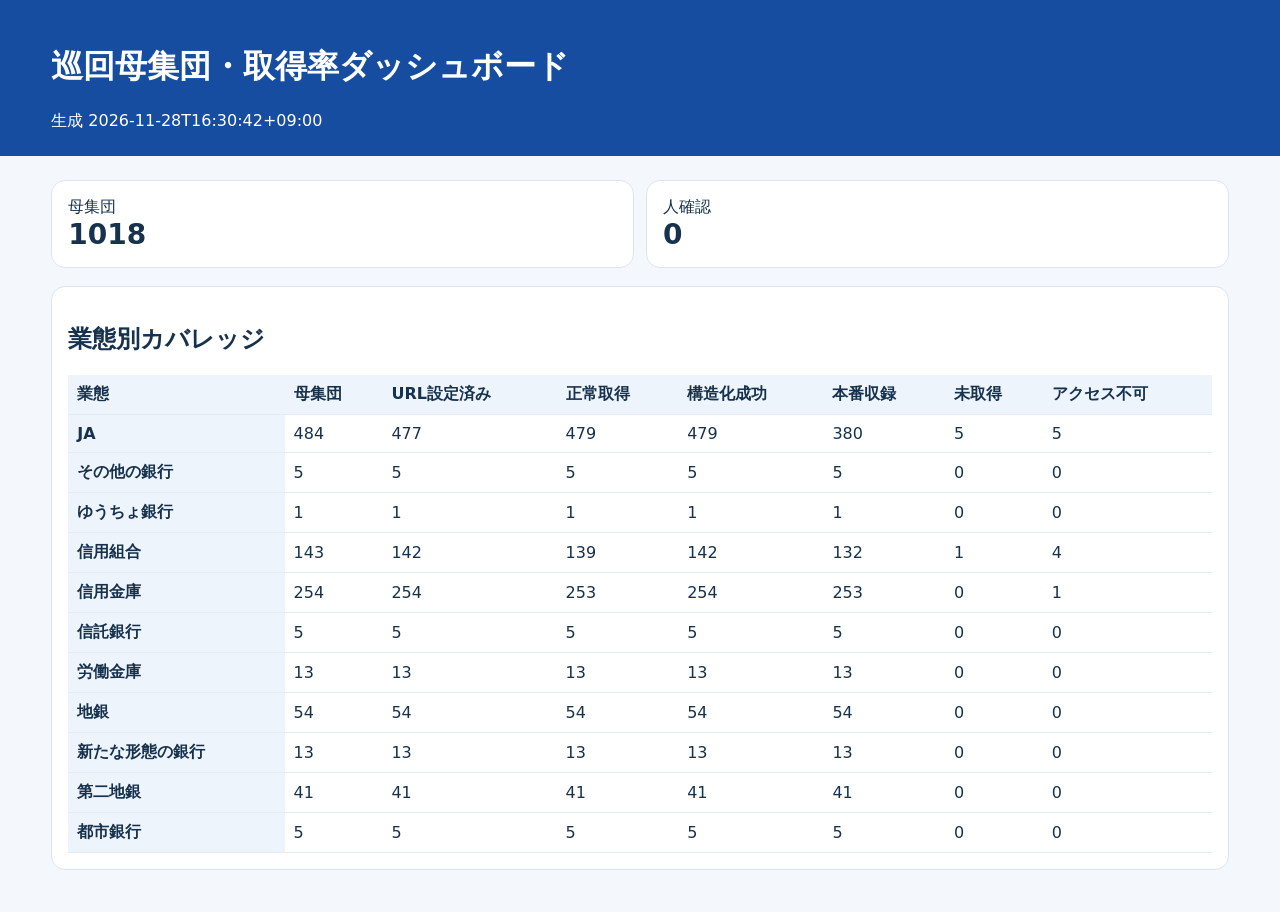
==== commit 20faa509: "Update nationwide campaigns and ordinary deposit rates for 2026-11-28" ====
--- a/QUALITY_COVERAGE_DASHBOARD.html
+++ b/QUALITY_COVERAGE_DASHBOARD.html
@@ -1,5 +1,5 @@
-<!doctype html><html lang="ja"><head><meta charset="utf-8"><meta name="viewport" content="width=device-width,initial-scale=1"><title>巡回母集団・取得率ダッシュボード</title>
-<style>body{font-family:system-ui,sans-serif;margin:0;background:#f4f7fb;color:#17324d}header{padding:24px 4%;background:#174da1;color:white}main{padding:24px 4%}.cards{display:grid;grid-template-columns:repeat(auto-fit,minmax(150px,1fr));gap:12px}.card,section{background:white;border:1px solid #dbe5f1;border-radius:14px;padding:16px;margin-bottom:18px}.n{font-size:28px;font-weight:800}table{width:100%;border-collapse:collapse}th,td{padding:9px;border-bottom:1px solid #e5ebf3;text-align:left}th{background:#eef4fb;position:sticky;top:0}.scroll{max-height:65vh;overflow:auto}input,select{padding:9px;border:1px solid #bdcbe0;border-radius:8px;margin:4px}.tag{background:#e9f1ff;border-radius:999px;padding:3px 8px}a{color:#075bb5}</style></head><body><header><h1>巡回母集団・取得率ダッシュボード</h1><div id="generated"></div></header><main><div class="cards" id="cards"></div><section><h2>業態別カバレッジ</h2><div class="scroll"><table><thead><tr><th>業態</th><th>母集団</th><th>URL設定済み</th><th>正常取得</th><th>構造化成功</th><th>本番収録</th><th>未取得</th><th>アクセス不可</th></tr></thead><tbody id="coverage"></tbody></table></div></section>
-
-<script id="quality-data" type="application/json">{&quot;coverage&quot;: {&quot;generated_at&quot;: &quot;2026-11-14T14:15:13+09:00&quot;, &quot;population&quot;: 1018, &quot;latest_complete_session&quot;: &quot;collect_20261031_113741&quot;, &quot;summary&quot;: [{&quot;industry&quot;: &quot;JA&quot;, &quot;population&quot;: 484, &quot;url_configured&quot;: 465, &quot;normal_fetch&quot;: 477, &quot;structured_success&quot;: 474, &quot;production_recorded&quot;: 342, &quot;unacquired&quot;: 10, &quot;inaccessible&quot;: 7}, {&quot;industry&quot;: &quot;その他の銀行&quot;, &quot;population&quot;: 5, &quot;url_configured&quot;: 5, &quot;normal_fetch&quot;: 5, &quot;structured_success&quot;: 5, &quot;production_recorded&quot;: 5, &quot;unacquired&quot;: 0, &quot;inaccessible&quot;: 0}, {&quot;industry&quot;: &quot;ゆうちょ銀行&quot;, &quot;population&quot;: 1, &quot;url_configured&quot;: 1, &quot;normal_fetch&quot;: 1, &quot;structured_success&quot;: 1, &quot;production_recorded&quot;: 1, &quot;unacquired&quot;: 0, &quot;inaccessible&quot;: 0}, {&quot;industry&quot;: &quot;信用組合&quot;, &quot;population&quot;: 143, &quot;url_configured&quot;: 142, &quot;normal_fetch&quot;: 140, &quot;structured_success&quot;: 142, &quot;production_recorded&quot;: 129, &quot;unacquired&quot;: 1, &quot;inaccessible&quot;: 3}, {&quot;industry&quot;: &quot;信用金庫&quot;, &quot;population&quot;: 254, &quot;url_configured&quot;: 254, &quot;normal_fetch&quot;: 254, &quot;structured_success&quot;: 254, &quot;production_recorded&quot;: 253, &quot;unacquired&quot;: 0, &quot;inaccessible&quot;: 0}, {&quot;industry&quot;: &quot;信託銀行&quot;, &quot;population&quot;: 5, &quot;url_configured&quot;: 5, &quot;normal_fetch&quot;: 5, &quot;structured_success&quot;: 5, &quot;production_recorded&quot;: 5, &quot;unacquired&quot;: 0, &quot;inaccessible&quot;: 0}, {&quot;industry&quot;: &quot;労働金庫&quot;, &quot;population&quot;: 13, &quot;url_configured&quot;: 13, &quot;normal_fetch&quot;: 13, &quot;structured_success&quot;: 13, &quot;production_recorded&quot;: 13, &quot;unacquired&quot;: 0, &quot;inaccessible&quot;: 0}, {&quot;industry&quot;: &quot;地銀&quot;, &quot;population&quot;: 54, &quot;url_configured&quot;: 54, &quot;normal_fetch&quot;: 54, &quot;structured_success&quot;: 54, &quot;production_recorded&quot;: 54, &quot;unacquired&quot;: 0, &quot;inaccessible&quot;: 0}, {&quot;industry&quot;: &quot;新たな形態の銀行&quot;, &quot;population&quot;: 13, &quot;url_configured&quot;: 13, &quot;normal_fetch&quot;: 13, &quot;structured_success&quot;: 13, &quot;production_recorded&quot;: 13, &quot;unacquired&quot;: 0, &quot;inaccessible&quot;: 0}, {&quot;industry&quot;: &quot;第二地銀&quot;, &quot;population&quot;: 41, &quot;url_configured&quot;: 41, &quot;normal_fetch&quot;: 41, &quot;structured_success&quot;: 41, &quot;production_recorded&quot;: 41, &quot;unacquired&quot;: 0, &quot;inaccessible&quot;: 0}, {&quot;industry&quot;: &quot;都市銀行&quot;, &quot;population&quot;: 5, &quot;url_configured&quot;: 5, &quot;normal_fetch&quot;: 5, &quot;structured_success&quot;: 5, &quot;production_recorded&quot;: 5, &quot;unacquired&quot;: 0, &quot;inaccessible&quot;: 0}], &quot;institutions&quot;: [{&quot;institution_name&quot;: &quot;北海道銀行&quot;, &quot;industry&quot;: &quot;地銀&quot;, &quot;prefecture&quot;: &quot;北海道&quot;, &quot;url_configured&quot;: true, &quot;normal_fetch&quot;: true, &quot;structured_success&quot;: true, &quot;production_recorded&quot;: true, &quot;campaign_recorded&quot;: true, &quot;ordinary_recorded&quot;: true, &quot;unacquired&quot;: false, &quot;inaccessible&quot;: false}, {&quot;institution_name&quot;: &quot;北洋銀行&quot;, &quot;industry&quot;: &quot;第二地銀&quot;, &quot;prefecture&quot;: &quot;北海道&quot;, &quot;url_configured&quot;: true, &quot;normal_fetch&quot;: true, &quot;structured_success&quot;: true, &quot;production_recorded&quot;: true, &quot;campaign_recorded&quot;: true, &quot;ordinary_recorded&quot;: true, &quot;unacquired&quot;: false, &quot;inaccessible&quot;: false}, {&quot;institution_name&quot;: &quot;北海道信用金庫&quot;, &quot;industry&quot;: &quot;信用金庫&quot;, &quot;prefecture&quot;: &quot;北海道&quot;, &quot;url_configured&quot;: true, &quot;normal_fetch&quot;: true, &quot;structured_success&quot;: true, &quot;production_recorded&quot;: true, &quot;campaign_recorded&quot;: true, &quot;ordinary_recorded&quot;: true, &quot;unacquired&quot;: false, &quot;inaccessible&quot;: false}, {&quot;institution_name&quot;: &quot;室蘭信用金庫&quot;, &quot;industry&quot;: &quot;信用金庫&quot;, &quot;prefecture&quot;: &quot;北海道&quot;, &quot;url_configured&quot;: true, &quot;normal_fetch&quot;: true, &quot;structured_success&quot;: true, &quot;production_recorded&quot;: true, &quot;campaign_recorded&quot;: false, &quot;ordinary_recorded&quot;: true, &quot;unacquired&quot;: false, &quot;inaccessible&quot;: false}, {&quot;institution_name&quot;: &quot;空知信用金庫&quot;, &quot;industry&quot;: &quot;信用金庫&quot;, &quot;prefecture&quot;: &quot;北海道&quot;, &quot;url_configured&quot;: true, &quot;normal_fetch&quot;: true, &quot;structured_success&quot;: true, &quot;production_recorded&quot;: true, &quot;campaign_recorded&quot;: true, &quot;ordinary_recorded&quot;: true, &quot;unacquired&quot;: false, &quot;inaccessible&quot;: false}, {&quot;institution_name&quot;: &quot;苫小牧信用金庫&quot;, &quot;industry&quot;: &quot;信用金庫&quot;, &quot;prefecture&quot;: &quot;北海道&quot;, &quot;url_configured&quot;: true, &quot;normal_fetch&quot;: true, &quot;structured_success&quot;: true, &quot;production_recorded&quot;: true, &quot;campaign_recorded&quot;: false, &quot;ordinary_recorded&quot;: true, &quot;unacquired&quot;: false, &quot;inaccessible&quot;: false}, {&quot;institution_name&quot;: &quot;北門信用金庫&quot;, &quot;industry&quot;: &quot;信用金庫&quot;, &quot;prefecture&quot;: &quot;北海道&quot;, &quot;url_configured&quot;: true, &quot;normal_fetch&quot;: true, &quot;structured_success&quot;: true, &quot;production_recorded&quot;: true, &quot;campaign_recorded&quot;: true, &quot;ordinary_recorded&quot;: true, &quot;unacquired&quot;: false, &quot;inaccessible&quot;: false}, {&quot;institution_name&quot;: &quot;伊達信用金庫&quot;, &quot;industry&quot;: &quot;信用金庫&quot;, &quot;prefecture&quot;: &quot;北海道&quot;, &quot;url_configured&quot;: true, &quot;normal_fetch&quot;: true, &quot;structured_success&quot;: true, &quot;production_recorded&quot;: true, &quot;campaign_recorded&quot;: false, &quot;ordinary_recorded&quot;: true, &quot;unacquired&quot;: false, &quot;inaccessible&quot;: false}, {&quot;institution_name&quot;: &quot;北空知信用金庫&quot;, &quot;industry&quot;: &quot;信用金庫&quot;, &quot;prefecture&quot;: &quot;北海道&quot;, &quot;url_configured&quot;: true, &quot;normal_fetch&quot;: true, &quot;structured_success&quot;: true, &quot;production_recorded&quot;: true, &quot;campaign_recorded&quot;: true, &quot;ordinary_recorded&quot;: true, &quot;unacquired&quot;: false, &quot;inaccessible&quot;: false}, {&quot;institution_name&quot;: &quot;日高信用金庫&quot;, &quot;industry&quot;: &quot;信用金庫&quot;, &quot;prefecture&quot;: &quot;北海道&quot;, &quot;url_configured&quot;: true, &quot;normal_fetch&quot;: true, &quot;structured_success&quot;: true, &quot;production_recorded&quot;: true, &quot;campaign_recorded&quot;: true, &quot;ordinary_recorded&quot;: true, &quot;unacquired&quot;: false, &quot;inaccessible&quot;: false}, {&quot;institution_name&quot;: &quot;渡島信用金庫&quot;, &quot;industry&quot;: &quot;信用金庫&quot;, &quot;prefecture&quot;: &quot;北海道&quot;, &quot;url_configured&quot;: true, &quot;normal_fetch&quot;: true, &quot;structured_success&quot;: true, &quot;production_recorded&quot;: true, &quot;campaign_recorded&quot;: true, &quot;ordinary_recorded&quot;: true, &quot;unacquired&quot;: false, &quot;inaccessible&quot;: false}, {&quot;institution_name&quot;: &quot;道南うみ街信用金庫&quot;, &quot;industry&quot;: &quot;信用金庫&quot;, &quot;prefecture&quot;: &quot;北海道&quot;, &quot;url_configured&quot;: true, &quot;normal_fetch&quot;: true, &quot;structured_success&quot;: true, &quot;production_recorded&quot;: true, &quot;campaign_recorded&quot;: false, &quot;ordinary_recorded&quot;: true, &quot;unacquired&quot;: false, &quot;inaccessible&quot;: false}, {&quot;institution_name&quot;: &quot;旭川信用金庫&quot;, &quot;industry&quot;: &quot;信用金庫&quot;, &quot;prefecture&quot;: &quot;北海道&quot;, &quot;url_configured&quot;: true, &quot;normal_fetch&quot;: true, &quot;structured_success&quot;: true, &quot;production_recorded&quot;: true, &quot;campaign_recorded&quot;: true, &quot;ordinary_recorded&quot;: true, &quot;unacquired&quot;: false, &quot;inaccessible&quot;: false}, {&quot;institution_name&quot;: &quot;稚内信用金庫&quot;, &quot;industry&quot;: &quot;信用金庫&quot;, &quot;prefecture&quot;: &quot;北海道&quot;, &quot;url_configured&quot;: true, &quot;normal_fetch&quot;: true, &quot;structured_success&quot;: true, &quot;production_recorded&quot;: true, &quot;campaign_recorded&quot;: false, &quot;ordinary_recorded&quot;: true, &quot;unacquired&quot;: false, &quot;inaccessible&quot;: false}, {&quot;institution_name&quot;: &quot;留萌信用金庫&quot;, &quot;industry&quot;: &quot;信用金庫&quot;, &quot;prefecture&quot;: &quot;北海道&quot;, &quot;url_configured&quot;: true, &quot;normal_fetch&quot;: true, &quot;structured_success&quot;: true, &quot;production_recorded&quot;: true, &quot;campaign_recorded&quot;: false, &quot;ordinary_recorded&quot;: true, &quot;unacquired&quot;: false, &quot;inaccessible&quot;: false}, {&quot;institution_name&quot;: &quot;北星信用金庫&quot;, &quot;industry&quot;: &quot;信用金庫&quot;, &quot;prefecture&quot;: &quot;北海道&quot;, &quot;url_configured&quot;: true, &quot;normal_fetch&quot;: true, &quot;structured_success&quot;: true, &quot;production_recorded&quot;: true, &quot;campaign_recorded&quot;: false, &quot;ordinary_recorded&quot;: true, &quot;unacquired&quot;: false, &quot;inaccessible&quot;: false}, {&quot;institution_name&quot;: &quot;帯広信用金庫&quot;, &quot;industry&quot;: &quot;信用金庫&quot;, &quot;prefecture&quot;: &quot;北海道&quot;, &quot;url_configured&quot;: true, &quot;normal_fetch&quot;: true, &quot;structured_success&quot;: true, &quot;production_recorded&quot;: true, &quot;campaign_recorded&quot;: true, &quot;ordinary_recorded&quot;: true, &quot;unacquired&quot;: false, &quot;inaccessible&quot;: false}, {&quot;institution_name&quot;: &quot;釧路信用金庫&quot;, &quot;industry&quot;: &quot;信用金庫&quot;, &quot;prefecture&quot;: &quot;北海道&quot;, &quot;url_configured&quot;: true, &quot;normal_fetch&quot;: true, &quot;structured_success&quot;: true, &quot;production_recorded&quot;: true, &quot;campaign_recorded&quot;: true, &quot;ordinary_recorded&quot;: true, &quot;unacquired&quot;: false, &quot;inaccessible&quot;: false}, {&quot;institution_name&quot;: &quot;大地みらい信用金庫&quot;, &quot;industry&quot;: &quot;信用金庫&quot;, &quot;prefecture&quot;: &quot;北海道&quot;, &quot;url_configured&quot;: true, &quot;normal_fetch&quot;: true, &quot;structured_success&quot;: true, &quot;production_recorded&quot;: true, &quot;campaign_recorded&quot;: true, &quot;ordinary_recorded&quot;: true, &quot;unacquired&quot;: false, &quot;inaccessible&quot;: false}, {&quot;institution_name&quot;: &quot;北見信用金庫&quot;, &quot;industry&quot;: &quot;信用金庫&quot;, &quot;prefecture&quot;: &quot;北海道&quot;, &quot;url_configured&quot;: true, &quot;normal_fetch&quot;: true, &quot;structured_success&quot;: true, &quot;production_recorded&quot;: true, &quot;campaign_recorded&quot;: false, &quot;ordinary_recorded&quot;: true, &quot;unacquired&quot;: false, &quot;inaccessible&quot;: false}, {&quot;institution_name&quot;: &quot;網走信用金庫&quot;, &quot;industry&quot;: &quot;信用金庫&quot;, &quot;prefecture&quot;: &quot;北海道&quot;, &quot;url_configured&quot;: true, &quot;normal_fetch&quot;: true, &quot;structured_success&quot;: true, &quot;production_recorded&quot;: true, &quot;campaign_recorded&quot;: true, &quot;ordinary_recorded&quot;: true, &quot;unacquired&quot;: false, &quot;inaccessible&quot;: false}, {&quot;institution_name&quot;: &quot;遠軽信用金庫&quot;, &quot;industry&quot;: &quot;信用金庫&quot;, &quot;prefecture&quot;: &quot;北海道&quot;, &quot;url_configured&quot;: true, &quot;normal_fetch&quot;: true, &quot;structured_success&quot;: true, &quot;production_recorded&quot;: true, &quot;campaign_recorded&quot;: true, &quot;ordinary_recorded&quot;: true, &quot;unacquired&quot;: false, &quot;inaccessible&quot;: false}, {&quot;institution_name&quot;: &quot;北央信用組合&quot;, &quot;industry&quot;: &quot;信用組合&quot;, &quot;prefecture&quot;: &quot;北海道&quot;, &quot;url_configured&quot;: true, &quot;normal_fetch&quot;: true, &quot;structured_success&quot;: true, &quot;production_recorded&quot;: true, &quot;campaign_recorded&quot;: true, &quot;ordinary_recorded&quot;: true, &quot;unacquired&quot;: false, &quot;inaccessible&quot;: false}, {&quot;institution_name&quot;: &quot;札幌中央信用組合&quot;, &quot;industry&quot;: &quot;信用組合&quot;, &quot;prefecture&quot;: &quot;北海道&quot;, &quot;url_configured&quot;: true, &quot;normal_fetch&quot;: true, &quot;structured_success&quot;: true, &quot;production_recorded&quot;: true, &quot;campaign_recorded&quot;: true, &quot;ordinary_recorded&quot;: true, &quot;unacquired&quot;: false, &quot;inaccessible&quot;: false}, {&quot;institution_name&quot;: &quot;ウリ信用組合&quot;, &quot;industry&quot;: &quot;信用組合&quot;, &quot;prefecture&quot;: &quot;北海道&quot;, &quot;url_configured&quot;: true, &quot;normal_fetch&quot;: false, &quot;structured_success&quot;: true, &quot;production_recorded&quot;: true, &quot;campaign_recorded&quot;: true, &quot;ordinary_recorded&quot;: false, &quot;unacquired&quot;: false, &quot;inaccessible&quot;: true}, {&quot;institution_name&quot;: &quot;函館商工信用組合&quot;, &quot;industry&quot;: &quot;信用組合&quot;, &quot;prefecture&quot;: &quot;北海道&quot;, &quot;url_configured&quot;: true, &quot;normal_fetch&quot;: true, &quot;structured_success&quot;: true, &quot;production_recorded&quot;: true, &quot;campaign_recorded&quot;: true, &quot;ordinary_recorded&quot;: true, &quot;unacquired&quot;: false, &quot;inaccessible&quot;: false}, {&quot;institution_name&quot;: &quot;空知商工信用組合&quot;, &quot;industry&quot;: &quot;信用組合&quot;, &quot;prefecture&quot;: &quot;北海道&quot;, &quot;url_configured&quot;: true, &quot;normal_fetch&quot;: true, &quot;structured_success&quot;: true, &quot;production_recorded&quot;: true, &quot;campaign_recorded&quot;: true, &quot;ordinary_recorded&quot;: true, &quot;unacquired&quot;: false, &quot;inaccessible&quot;: false}, {&quot;institution_name&quot;: &quot;十勝信用組合&quot;, &quot;industry&quot;: &quot;信用組合&quot;, &quot;prefecture&quot;: &quot;北海道&quot;, &quot;url_configured&quot;: true, &quot;normal_fetch&quot;: true, &quot;structured_success&quot;: true, &quot;production_recorded&quot;: true, &quot;campaign_recorded&quot;: true, &quot;ordinary_recorded&quot;: true, &quot;unacquired&quot;: false, &quot;inaccessible&quot;: false}, {&quot;institution_name&quot;: &quot;釧路信用組合&quot;, &quot;industry&quot;: &quot;信用組合&quot;, &quot;prefecture&quot;: &quot;北海道&quot;, &quot;url_configured&quot;: true, &quot;normal_fetch&quot;: true, &quot;structured_success&quot;: true, &quot;production_recorded&quot;: true, &quot;campaign_recorded&quot;: true, &quot;ordinary_recorded&quot;: true, &quot;unacquired&quot;: false, &quot;inaccessible&quot;: false}, {&quot;institution_name&quot;: &quot;北海道労働金庫&quot;, &quot;industry&quot;: &quot;労働金庫&quot;, &quot;prefecture&quot;: &quot;北海道&quot;, &quot;url_configured&quot;: true, &quot;normal_fetch&quot;: true, &quot;structured_success&quot;: true, &quot;production_recorded&quot;: true, &quot;campaign_recorded&quot;: true, &quot;ordinary_recorded&quot;: true, &quot;unacquired&quot;: false, &quot;inaccessible&quot;: false}, {&quot;institution_name&quot;: &quot;JAあさひかわ&quot;, &quot;industry&quot;: &quot;JA&quot;, &quot;prefecture&quot;: &quot;北海道&quot;, &quot;url_configured&quot;: true, &quot;normal_fetch&quot;: true, &quot;structured_success&quot;: true, &quot;production_recorded&quot;: true, &quot;campaign_recorded&quot;: true, &quot;ordinary_recorded&quot;: true, &quot;unacquired&quot;: false, &quot;inaccessible&quot;: false}, {&quot;institution_name&quot;: &quot;JAあしょろ&quot;, &quot;industry&quot;: &quot;JA&quot;, &quot;prefecture&quot;: &quot;北海道&quot;, &quot;url_configured&quot;: true, &quot;normal_fetch&quot;: true, &quot;structured_success&quot;: true, &quot;production_recorded&quot;: false, &quot;campaign_recorded&quot;: false, &quot;ordinary_recorded&quot;: false, &quot;unacquired&quot;: false, &quot;inaccessible&quot;: false}, {&quot;institution_name&quot;: &quot;JAいわみざわ&quot;, &quot;industry&quot;: &quot;JA&quot;, &quot;prefecture&quot;: &quot;北海道&quot;, &quot;url_configured&quot;: true, &quot;normal_fetch&quot;: true, &quot;structured_success&quot;: true, &quot;production_recorded&quot;: true, &quot;campaign_recorded&quot;: true, &quot;ordinary_recorded&quot;: false, &quot;unacquired&quot;: false, &quot;inaccessible&quot;: false}, {&quot;institution_name&quot;: &quot;JAうらほろ&quot;, &quot;industry&quot;: &quot;JA&quot;, &quot;prefecture&quot;: &quot;北海道&quot;, &quot;url_configured&quot;: true, &quot;normal_fetch&quot;: true, &quot;structured_success&quot;: true, &quot;production_recorded&quot;: true, &quot;campaign_recorded&quot;: true, &quot;ordinary_recorded&quot;: false, &quot;unacquired&quot;: false, &quot;inaccessible&quot;: false}, {&quot;institution_name&quot;: &quot;JAえんゆう&quot;, &quot;industry&quot;: &quot;JA&quot;, &quot;prefecture&quot;: &quot;北海道&quot;, &quot;url_configured&quot;: true, &quot;normal_fetch&quot;: true, &quot;structured_success&quot;: true, &quot;production_recorded&quot;: true, &quot;campaign_recorded&quot;: true, &quot;ordinary_recorded&quot;: false, &quot;unacquired&quot;: false, &quot;inaccessible&quot;: false}, {&quot;institution_name&quot;: &quot;JAおとふけ&quot;, &quot;industry&quot;: &quot;JA&quot;, &quot;prefecture&quot;: &quot;北海道&quot;, &quot;url_configured&quot;: true, &quot;normal_fetch&quot;: true, &quot;structured_success&quot;: true, &quot;production_recorded&quot;: true, &quot;campaign_recorded&quot;: true, &quot;ordinary_recorded&quot;: true, &quot;unacquired&quot;: false, &quot;inaccessible&quot;: false}, {&quot;institution_name&quot;: &quot;JAきたそらち&quot;, &quot;industry&quot;: &quot;JA&quot;, &quot;prefecture&quot;: &quot;北海道&quot;, &quot;url_configured&quot;: true, &quot;normal_fetch&quot;: true, &quot;structured_success&quot;: true, &quot;production_recorded&quot;: true, &quot;campaign_recorded&quot;: true, &quot;ordinary_recorded&quot;: false, &quot;unacquired&quot;: false, &quot;inaccessible&quot;: false}, {&quot;institution_name&quot;: &quot;JAきたみらい&quot;, &quot;industry&quot;: &quot;JA&quot;, &quot;prefecture&quot;: &quot;北海道&quot;, &quot;url_configured&quot;: true, &quot;normal_fetch&quot;: true, &quot;structured_success&quot;: true, &quot;production_recorded&quot;: true, &quot;campaign_recorded&quot;: false, &quot;ordinary_recorded&quot;: true, &quot;unacquired&quot;: false, &quot;inaccessible&quot;: false}, {&quot;institution_name&quot;: &quot;JAきょうわ&quot;, &quot;industry&quot;: &quot;JA&quot;, &quot;prefecture&quot;: &quot;北海道&quot;, &quot;url_configured&quot;: true, &quot;normal_fetch&quot;: true, &quot;structured_success&quot;: true, &quot;production_recorded&quot;: false, &quot;campaign_recorded&quot;: false, &quot;ordinary_recorded&quot;: false, &quot;unacquired&quot;: false, &quot;inaccessible&quot;: false}, {&quot;institution_name&quot;: &quot;JAくしろ丹頂&quot;, &quot;industry&quot;: &quot;JA&quot;, &quot;prefecture&quot;: &quot;北海道&quot;, &quot;url_configured&quot;: true, &quot;normal_fetch&quot;: true, &quot;structured_success&quot;: true, &quot;production_recorded&quot;: true, &quot;campaign_recorded&quot;: true, &quot;ordinary_recorded&quot;: false, &quot;unacquired&quot;: false, &quot;inaccessible&quot;: false}, {&quot;institution_name&quot;: &quot;JAけねべつ&quot;, &quot;industry&quot;: &quot;JA&quot;, &quot;prefecture&quot;: &quot;北海道&quot;, &quot;url_configured&quot;: true, &quot;normal_fetch&quot;: true, &quot;structured_success&quot;: true, &quot;production_recorded&quot;: false, &quot;campaign_recorded&quot;: false, &quot;ordinary_recorded&quot;: false, &quot;unacquired&quot;: false, &quot;inaccessible&quot;: false}, {&quot;institution_name&quot;: &quot;JAこしみず&quot;, &quot;industry&quot;: &quot;JA&quot;, &quot;prefecture&quot;: &quot;北海道&quot;, &quot;url_configured&quot;: true, &quot;normal_fetch&quot;: true, &quot;structured_success&quot;: true, &quot;production_recorded&quot;: false, &quot;campaign_recorded&quot;: false, &quot;ordinary_recorded&quot;: false, &quot;unacquired&quot;: false, &quot;inaccessible&quot;: false}, {&quot;institution_name&quot;: &quot;JAさっぽろ&quot;, &quot;industry&quot;: &quot;JA&quot;, &quot;prefecture&quot;: &quot;北海道&quot;, &quot;url_configured&quot;: true, &quot;normal_fetch&quot;: true, &quot;structured_success&quot;: true, &quot;production_recorded&quot;: true, &quot;campaign_recorded&quot;: true, &quot;ordinary_recorded&quot;: true, &quot;unacquired&quot;: false, &quot;inaccessible&quot;: false}, {&quot;institution_name&quot;: &quot;JAさつない&quot;, &quot;industry&quot;: &quot;JA&quot;, &quot;prefecture&quot;: &quot;北海道&quot;, &quot;url_configured&quot;: true, &quot;normal_fetch&quot;: true, &quot;structured_success&quot;: true, &quot;production_recorded&quot;: false, &quot;campaign_recorded&quot;: false, &quot;ordinary_recorded&quot;: false, &quot;unacquired&quot;: false, &quot;inaccessible&quot;: false}, {&quot;institution_name&quot;: &quot;JAさらべつ&quot;, &quot;industry&quot;: &quot;JA&quot;, &quot;prefecture&quot;: &quot;北海道&quot;, &quot;url_configured&quot;: true, &quot;normal_fetch&quot;: true, &quot;structured_success&quot;: true, &quot;production_recorded&quot;: false, &quot;campaign_recorded&quot;: false, &quot;ordinary_recorded&quot;: false, &quot;unacquired&quot;: false, &quot;inaccessible&quot;: false}, {&quot;institution_name&quot;: &quot;JAしずない&quot;, &quot;industry&quot;: &quot;JA&quot;, &quot;prefecture&quot;: &quot;北海道&quot;, &quot;url_configured&quot;: true, &quot;normal_fetch&quot;: true, &quot;structured_success&quot;: true, &quot;production_recorded&quot;: false, &quot;campaign_recorded&quot;: false, &quot;ordinary_recorded&quot;: false, &quot;unacquired&quot;: false, &quot;inaccessible&quot;: false}, {&quot;institution_name&quot;: &quot;JAしべちゃ&quot;, &quot;industry&quot;: &quot;JA&quot;, &quot;prefecture&quot;: &quot;北海道&quot;, &quot;url_configured&quot;: true, &quot;normal_fetch&quot;: true, &quot;structured_success&quot;: true, &quot;production_recorded&quot;: false, &quot;campaign_recorded&quot;: false, &quot;ordinary_recorded&quot;: false, &quot;unacquired&quot;: false, &quot;inaccessible&quot;: false}, {&quot;institution_name&quot;: &quot;JAしれとこ斜里&quot;, &quot;industry&quot;: &quot;JA&quot;, &quot;prefecture&quot;: &quot;北海道&quot;, &quot;url_configured&quot;: true, &quot;normal_fetch&quot;: true, &quot;structured_success&quot;: true, &quot;production_recorded&quot;: false, &quot;campaign_recorded&quot;: false, &quot;ordinary_recorded&quot;: false, &quot;unacquired&quot;: false, &quot;inaccessible&quot;: false}, {&quot;institution_name&quot;: &quot;JAそらち南&quot;, &quot;industry&quot;: &quot;JA&quot;, &quot;prefecture&quot;: &quot;北海道&quot;, &quot;url_configured&quot;: true, &quot;normal_fetch&quot;: true, &quot;structured_success&quot;: true, &quot;production_recorded&quot;: false, &quot;campaign_recorded&quot;: false, &quot;ordinary_recorded&quot;: false, &quot;unacquired&quot;: false, &quot;inaccessible&quot;: false}, {&quot;institution_name&quot;: &quot;JAたいせつ&quot;, &quot;industry&quot;: &quot;JA&quot;, &quot;prefecture&quot;: &quot;北海道&quot;, &quot;url_configured&quot;: true, &quot;normal_fetch&quot;: true, &quot;structured_success&quot;: true, &quot;production_recorded&quot;: false, &quot;campaign_recorded&quot;: false, &quot;ordinary_recorded&quot;: false, &quot;unacquired&quot;: false, &quot;inaccessible&quot;: false}, {&quot;institution_name&quot;: &quot;JAたきかわ&quot;, &quot;industry&quot;: &quot;JA&quot;, &quot;prefecture&quot;: &quot;北海道&quot;, &quot;url_configured&quot;: true, &quot;normal_fetch&quot;: true, &quot;structured_success&quot;: true, &quot;production_recorded&quot;: true, &quot;campaign_recorded&quot;: true, &quot;ordinary_recorded&quot;: true, &quot;unacquired&quot;: false, &quot;inaccessible&quot;: false}, {&quot;institution_name&quot;: &quot;JAつべつ&quot;, &quot;industry&quot;: &quot;JA&quot;, &quot;prefecture&quot;: &quot;北海道&quot;, &quot;url_configured&quot;: true, &quot;normal_fetch&quot;: true, &quot;structured_success&quot;: true, &quot;production_recorded&quot;: false, &quot;campaign_recorded&quot;: false, &quot;ordinary_recorded&quot;: false, &quot;unacquired&quot;: false, &quot;inaccessible&quot;: false}, {&quot;institution_name&quot;: &quot;JAとうや湖&quot;, &quot;industry&quot;: &quot;JA&quot;, &quot;prefecture&quot;: &quot;北海道&quot;, &quot;url_configured&quot;: true, &quot;normal_fetch&quot;: true, &quot;structured_success&quot;: true, &quot;production_recorded&quot;: true, &quot;campaign_recorded&quot;: true, &quot;ordinary_recorded&quot;: false, &quot;unacquired&quot;: false, &quot;inaccessible&quot;: false}, {&quot;institution_name&quot;: &quot;JAところ&quot;, &quot;industry&quot;: &quot;JA&quot;, &quot;prefecture&quot;: &quot;北海道&quot;, &quot;url_configured&quot;: true, &quot;normal_fetch&quot;: true, &quot;structured_success&quot;: true, &quot;production_recorded&quot;: false, &quot;campaign_recorded&quot;: false, &quot;ordinary_recorded&quot;: false, &quot;unacquired&quot;: false, &quot;inaccessible&quot;: false}, {&quot;institution_name&quot;: &quot;JAとまこまい広域&quot;, &quot;industry&quot;: &quot;JA&quot;, &quot;prefecture&quot;: &quot;北海道&quot;, &quot;url_configured&quot;: true, &quot;normal_fetch&quot;: true, &quot;structured_success&quot;: true, &quot;production_recorded&quot;: true, &quot;campaign_recorded&quot;: true, &quot;ordinary_recorded&quot;: false, &quot;unacquired&quot;: false, &quot;inaccessible&quot;: false}, {&quot;institution_name&quot;: &quot;JAながぬま&quot;, &quot;industry&quot;: &quot;JA&quot;, &quot;prefecture&quot;: &quot;北海道&quot;, &quot;url_configured&quot;: true, &quot;normal_fetch&quot;: true, &quot;structured_success&quot;: true, &quot;production_recorded&quot;: false, &quot;campaign_recorded&quot;: false, &quot;ordinary_recorded&quot;: false, &quot;unacquired&quot;: false, &quot;inaccessible&quot;: false}, {&quot;institution_name&quot;: &quot;JAなんぽろ&quot;, &quot;industry&quot;: &quot;JA&quot;, &quot;prefecture&quot;: &quot;北海道&quot;, &quot;url_configured&quot;: true, &quot;normal_fetch&quot;: true, &quot;structured_success&quot;: true, &quot;production_recorded&quot;: true, &quot;campaign_recorded&quot;: true, &quot;ordinary_recorded&quot;: false, &quot;unacquired&quot;: false, &quot;inaccessible&quot;: false}, {&quot;institution_name&quot;: &quot;JAにいかっぷ&quot;, &quot;industry&quot;: &quot;JA&quot;, &quot;prefecture&quot;: &quot;北海道&quot;, &quot;url_configured&quot;: true, &quot;normal_fetch&quot;: true, &quot;structured_success&quot;: true, &quot;production_recorded&quot;: false, &quot;campaign_recorded&quot;: false, &quot;ordinary_recorded&quot;: false, &quot;unacquired&quot;: false, &quot;inaccessible&quot;: false}, {&quot;institution_name&quot;: &quot;JAひがしかわ&quot;, &quot;industry&quot;: &quot;JA&quot;, &quot;prefecture&quot;: &quot;北海道&quot;, &quot;url_configured&quot;: true, &quot;normal_fetch&quot;: true, &quot;structured_success&quot;: true, &quot;production_recorded&quot;: false, &quot;campaign_recorded&quot;: false, &quot;ordinary_recorded&quot;: false, &quot;unacquired&quot;: false, &quot;inaccessible&quot;: false}, {&quot;institution_name&quot;: &quot;JAひがし宗谷&quot;, &quot;industry&quot;: &quot;JA&quot;, &quot;prefecture&quot;: &quot;北海道&quot;, &quot;url_configured&quot;: true, &quot;normal_fetch&quot;: true, &quot;structured_success&quot;: true, &quot;production_recorded&quot;: true, &quot;campaign_recorded&quot;: false, &quot;ordinary_recorded&quot;: true, &quot;unacquired&quot;: false, &quot;inaccessible&quot;: false}, {&quot;institution_name&quot;: &quot;JAひだか東&quot;, &quot;industry&quot;: &quot;JA&quot;, &quot;prefecture&quot;: &quot;北海道&quot;, &quot;url_configured&quot;: true, &quot;normal_fetch&quot;: true, &quot;structured_success&quot;: true, &quot;production_recorded&quot;: true, &quot;campaign_recorded&quot;: true, &quot;ordinary_recorded&quot;: false, &quot;unacquired&quot;: false, &quot;inaccessible&quot;: false}, {&quot;institution_name&quot;: &quot;JAひろお&quot;, &quot;industry&quot;: &quot;JA&quot;, &quot;prefecture&quot;: &quot;北海道&quot;, &quot;url_configured&quot;: true, &quot;normal_fetch&quot;: true, &quot;structured_success&quot;: true, &quot;production_recorded&quot;: false, &quot;campaign_recorded&quot;: false, &quot;ordinary_recorded&quot;: false, &quot;unacquired&quot;: false, &quot;inaccessible&quot;: false}, {&quot;institution_name&quot;: &quot;JAびえい&quot;, &quot;industry&quot;: &quot;JA&quot;, &quot;prefecture&quot;: &quot;北海道&quot;, &quot;url_configured&quot;: true, &quot;normal_fetch&quot;: true, &quot;structured_success&quot;: true, &quot;production_recorded&quot;: true, &quot;campaign_recorded&quot;: true, &quot;ordinary_recorded&quot;: false, &quot;unacquired&quot;: false, &quot;inaccessible&quot;: false}, {&quot;institution_name&quot;: &quot;JAびばい&quot;, &quot;industry&quot;: &quot;JA&quot;, &quot;prefecture&quot;: &quot;北海道&quot;, &quot;url_configured&quot;: true, &quot;normal_fetch&quot;: true, &quot;structured_success&quot;: true, &quot;production_recorded&quot;: true, &quot;campaign_recorded&quot;: false, &quot;ordinary_recorded&quot;: true, &quot;unacquired&quot;: false, &quot;inaccessible&quot;: false}, {&quot;institution_name&quot;: &quot;JAびほろ&quot;, &quot;industry&quot;: &quot;JA&quot;, &quot;prefecture&quot;: &quot;北海道&quot;, &quot;url_configured&quot;: true, &quot;normal_fetch&quot;: true, &quot;structured_success&quot;: true, &quot;production_recorded&quot;: true, &quot;campaign_recorded&quot;: true, &quot;ordinary_recorded&quot;: true, &quot;unacquired&quot;: false, &quot;inaccessible&quot;: false}, {&quot;institution_name&quot;: &quot;JAびらとり&quot;, &quot;industry&quot;: &quot;JA&quot;, &quot;prefecture&quot;: &quot;北海道&quot;, &quot;url_configured&quot;: true, &quot;normal_fetch&quot;: true, &quot;structured_success&quot;: true, &quot;production_recorded&quot;: true, &quot;campaign_recorded&quot;: true, &quot;ordinary_recorded&quot;: true, &quot;unacquired&quot;: false, &quot;inaccessible&quot;: false}, {&quot;institution_name&quot;: &quot;JAぴっぷ町&quot;, &quot;industry&quot;: &quot;JA&quot;, &quot;prefecture&quot;: &quot;北海道&quot;, &quot;url_configured&quot;: true, &quot;normal_fetch&quot;: true, &quot;structured_success&quot;: true, &quot;production_recorded&quot;: false, &quot;campaign_recorded&quot;: false, &quot;ordinary_recorded&quot;: false, &quot;unacquired&quot;: false, &quot;inaccessible&quot;: false}, {&quot;institution_name&quot;: &quot;JAふらの&quot;, &quot;industry&quot;: &quot;JA&quot;, &quot;prefecture&quot;: &quot;北海道&quot;, &quot;url_configured&quot;: true, &quot;normal_fetch&quot;: true, &quot;structured_success&quot;: true, &quot;production_recorded&quot;: true, &quot;campaign_recorded&quot;: true, &quot;ordinary_recorded&quot;: true, &quot;unacquired&quot;: false, &quot;inaccessible&quot;: false}, {&quot;institution_name&quot;: &quot;JAみついし&quot;, &quot;industry&quot;: &quot;JA&quot;, &quot;prefecture&quot;: &quot;北海道&quot;, &quot;url_configured&quot;: true, &quot;normal_fetch&quot;: true, &quot;structured_success&quot;: true, &quot;production_recorded&quot;: false, &quot;campaign_recorded&quot;: false, &quot;ordinary_recorded&quot;: false, &quot;unacquired&quot;: false, &quot;inaccessible&quot;: false}, {&quot;institution_name&quot;: &quot;JAみねのぶ&quot;, &quot;industry&quot;: &quot;JA&quot;, &quot;prefecture&quot;: &quot;北海道&quot;, &quot;url_configured&quot;: true, &quot;normal_fetch&quot;: true, &quot;structured_success&quot;: true, &quot;production_recorded&quot;: false, &quot;campaign_recorded&quot;: false, &quot;ordinary_recorded&quot;: false, &quot;unacquired&quot;: false, &quot;inaccessible&quot;: false}, {&quot;institution_name&quot;: &quot;JAむかわ&quot;, &quot;industry&quot;: &quot;JA&quot;, &quot;prefecture&quot;: &quot;北海道&quot;, &quot;url_configured&quot;: true, &quot;normal_fetch&quot;: true, &quot;structured_success&quot;: true, &quot;production_recorded&quot;: false, &quot;campaign_recorded&quot;: false, &quot;ordinary_recorded&quot;: false, &quot;unacquired&quot;: false, &quot;inaccessible&quot;: false}, {&quot;institution_name&quot;: &quot;JAめまんべつ&quot;, &quot;industry&quot;: &quot;JA&quot;, &quot;prefecture&quot;: &quot;北海道&quot;, &quot;url_configured&quot;: true, &quot;normal_fetch&quot;: true, &quot;structured_success&quot;: true, &quot;production_recorded&quot;: false, &quot;campaign_recorded&quot;: false, &quot;ordinary_recorded&quot;: false, &quot;unacquired&quot;: false, &quot;inaccessible&quot;: false}, {&quot;institution_name&quot;: &quot;JAめむろ&quot;, &quot;industry&quot;: &quot;JA&quot;, &quot;prefecture&quot;: &quot;北海道&quot;, &quot;url_configured&quot;: true, &quot;normal_fetch&quot;: true, &quot;structured_success&quot;: true, &quot;production_recorded&quot;: true, &quot;campaign_recorded&quot;: true, &quot;ordinary_recorded&quot;: true, &quot;unacquired&quot;: false, &quot;inaccessible&quot;: false}, {&quot;institution_name&quot;: &quot;JAゆうべつ町&quot;, &quot;industry&quot;: &quot;JA&quot;, &quot;prefecture&quot;: &quot;北海道&quot;, &quot;url_configured&quot;: true, &quot;normal_fetch&quot;: true, &quot;structured_success&quot;: true, &quot;production_recorded&quot;: false, &quot;campaign_recorded&quot;: false, &quot;ordinary_recorded&quot;: false, &quot;unacquired&quot;: false, &quot;inaccessible&quot;: false}, {&quot;institution_name&quot;: &quot;JAよいち&quot;, &quot;industry&quot;: &quot;JA&quot;, &quot;prefecture&quot;: &quot;北海道&quot;, &quot;url_configured&quot;: true, &quot;normal_fetch&quot;: true, &quot;structured_success&quot;: true, &quot;production_recorded&quot;: true, &quot;campaign_recorded&quot;: false, &quot;ordinary_recorded&quot;: true, &quot;unacquired&quot;: false, &quot;inaccessible&quot;: false}, {&quot;institution_name&quot;: &quot;JAようてい&quot;, &quot;industry&quot;: &quot;JA&quot;, &quot;prefecture&quot;: &quot;北海道&quot;, &quot;url_configured&quot;: true, &quot;normal_fetch&quot;: true, &quot;structured_success&quot;: true, &quot;production_recorded&quot;: true, &quot;campaign_recorded&quot;: true, &quot;ordinary_recorded&quot;: true, &quot;unacquired&quot;: false, &quot;inaccessible&quot;: false}, {&quot;institution_name&quot;: &quot;JAるもい&quot;, &quot;industry&quot;: &quot;JA&quot;, &quot;prefecture&quot;: &quot;北海道&quot;, &quot;url_configured&quot;: true, &quot;normal_fetch&quot;: true, &quot;structured_success&quot;: true, &quot;production_recorded&quot;: false, &quot;campaign_recorded&quot;: false, &quot;ordinary_recorded&quot;: false, &quot;unacquired&quot;: false, &quot;inaccessible&quot;: false}, {&quot;institution_name&quot;: &quot;JAオホーツクはまなす&quot;, &quot;industry&quot;: &quot;JA&quot;, &quot;prefecture&quot;: &quot;北海道&quot;, &quot;url_configured&quot;: true, &quot;normal_fetch&quot;: true, &quot;structured_success&quot;: true, &quot;production_recorded&quot;: true, &quot;campaign_recorded&quot;: true, &quot;ordinary_recorded&quot;: true, &quot;unacquired&quot;: false, &quot;inaccessible&quot;: false}, {&quot;institution_name&quot;: &quot;JAオホーツク網走&quot;, &quot;industry&quot;: &quot;JA&quot;, &quot;prefecture&quot;: &quot;北海道&quot;, &quot;url_configured&quot;: true, &quot;normal_fetch&quot;: true, &quot;structured_success&quot;: true, &quot;production_recorded&quot;: true, &quot;campaign_recorded&quot;: true, &quot;ordinary_recorded&quot;: true, &quot;unacquired&quot;: false, &quot;inaccessible&quot;: false}, {&quot;institution_name&quot;: &quot;JAサロマ&quot;, &quot;industry&quot;: &quot;JA&quot;, &quot;prefecture&quot;: &quot;北海道&quot;, &quot;url_configured&quot;: true, &quot;normal_fetch&quot;: true, &quot;structured_success&quot;: true, &quot;production_recorded&quot;: true, &quot;campaign_recorded&quot;: false, &quot;ordinary_recorded&quot;: true, &quot;unacquired&quot;: false, &quot;inaccessible&quot;: false}, {&quot;institution_name&quot;: &quot;JAピンネ&quot;, &quot;industry&quot;: &quot;JA&quot;, &quot;prefecture&quot;: &quot;北海道&quot;, &quot;url_configured&quot;: true, &quot;normal_fetch&quot;: true, &quot;structured_success&quot;: true, &quot;production_recorded&quot;: true, &quot;campaign_recorded&quot;: true, &quot;ordinary_recorded&quot;: true, &quot;unacquired&quot;: false, &quot;inaccessible&quot;: false}, {&quot;institution_name&quot;: &quot;JA上士幌町&quot;, &quot;industry&quot;: &quot;JA&quot;, &quot;prefecture&quot;: &quot;北海道&quot;, &quot;url_configured&quot;: true, &quot;normal_fetch&quot;: true, &quot;structured_success&quot;: true, &quot;production_recorded&quot;: false, &quot;campaign_recorded&quot;: false, &quot;ordinary_recorded&quot;: false, &quot;unacquired&quot;: false, &quot;inaccessible&quot;: false}, {&quot;institution_name&quot;: &quot;JA上川中央&quot;, &quot;industry&quot;: &quot;JA&quot;, &quot;prefecture&quot;: &quot;北海道&quot;, &quot;url_configured&quot;: true, &quot;normal_fetch&quot;: true, &quot;structured_success&quot;: true, &quot;production_recorded&quot;: false, &quot;campaign_recorded&quot;: false, &quot;ordinary_recorded&quot;: false, &quot;unacquired&quot;: false, &quot;inaccessible&quot;: false}, {&quot;institution_name&quot;: &quot;JA中春別&quot;, &quot;industry&quot;: &quot;JA&quot;, &quot;prefecture&quot;: &quot;北海道&quot;, &quot;url_configured&quot;: true, &quot;normal_fetch&quot;: true, &quot;structured_success&quot;: true, &quot;production_recorded&quot;: false, &quot;campaign_recorded&quot;: false, &quot;ordinary_recorded&quot;: false, &quot;unacquired&quot;: false, &quot;inaccessible&quot;: false}, {&quot;institution_name&quot;: &quot;JA中札内村&quot;, &quot;industry&quot;: &quot;JA&quot;, &quot;prefecture&quot;: &quot;北海道&quot;, &quot;url_configured&quot;: true, &quot;normal_fetch&quot;: true, &quot;structured_success&quot;: true, &quot;production_recorded&quot;: true, &quot;campaign_recorded&quot;: false, &quot;ordinary_recorded&quot;: true, &quot;unacquired&quot;: false, &quot;inaccessible&quot;: false}, {&quot;institution_name&quot;: &quot;JA中標津&quot;, &quot;industry&quot;: &quot;JA&quot;, &quot;prefecture&quot;: &quot;北海道&quot;, &quot;url_configured&quot;: true, &quot;normal_fetch&quot;: true, &quot;structured_success&quot;: true, &quot;production_recorded&quot;: false, &quot;campaign_recorded&quot;: false, &quot;ordinary_recorded&quot;: false, &quot;unacquired&quot;: false, &quot;inaccessible&quot;: false}, {&quot;institution_name&quot;: &quot;JA今金町&quot;, &quot;industry&quot;: &quot;JA&quot;, &quot;prefecture&quot;: &quot;北海道&quot;, &quot;url_configured&quot;: true, &quot;normal_fetch&quot;: true, &quot;structured_success&quot;: true, &quot;production_recorded&quot;: false, &quot;campaign_recorded&quot;: false, &quot;ordinary_recorded&quot;: false, &quot;unacquired&quot;: false, &quot;inaccessible&quot;: false}, {&quot;institution_name&quot;: &quot;JA伊達市&quot;, &quot;industry&quot;: &quot;JA&quot;, &quot;prefecture&quot;: &quot;北海道&quot;, &quot;url_configured&quot;: true, &quot;normal_fetch&quot;: true, &quot;structured_success&quot;: true, &quot;production_recorded&quot;: false, &quot;campaign_recorded&quot;: false, &quot;ordinary_recorded&quot;: false, &quot;unacquired&quot;: false, &quot;inaccessible&quot;: false}, {&quot;institution_name&quot;: &quot;JA函館市亀田&quot;, &quot;industry&quot;: &quot;JA&quot;, &quot;prefecture&quot;: &quot;北海道&quot;, &quot;url_configured&quot;: true, &quot;normal_fetch&quot;: true, &quot;structured_success&quot;: true, &quot;production_recorded&quot;: true, &quot;campaign_recorded&quot;: true, &quot;ordinary_recorded&quot;: false, &quot;unacquired&quot;: false, &quot;inaccessible&quot;: false}, {&quot;institution_name&quot;: &quot;JA北いしかり&quot;, &quot;industry&quot;: &quot;JA&quot;, &quot;prefecture&quot;: &quot;北海道&quot;, &quot;url_configured&quot;: true, &quot;normal_fetch&quot;: true, &quot;structured_success&quot;: true, &quot;production_recorded&quot;: true, &quot;campaign_recorded&quot;: true, &quot;ordinary_recorded&quot;: false, &quot;unacquired&quot;: false, &quot;inaccessible&quot;: false}, {&quot;institution_name&quot;: &quot;JA北いぶき&quot;, &quot;industry&quot;: &quot;JA&quot;, &quot;prefecture&quot;: &quot;北海道&quot;, &quot;url_configured&quot;: true, &quot;normal_fetch&quot;: true, &quot;structured_success&quot;: true, &quot;production_recorded&quot;: true, &quot;campaign_recorded&quot;: false, &quot;ordinary_recorded&quot;: true, &quot;unacquired&quot;: false, &quot;inaccessible&quot;: false}, {&quot;institution_name&quot;: &quot;JA北はるか&quot;, &quot;industry&quot;: &quot;JA&quot;, &quot;prefecture&quot;: &quot;北海道&quot;, &quot;url_configured&quot;: true, &quot;normal_fetch&quot;: true, &quot;structured_success&quot;: true, &quot;production_recorded&quot;: true, &quot;campaign_recorded&quot;: true, &quot;ordinary_recorded&quot;: false, &quot;unacquired&quot;: false, &quot;inaccessible&quot;: false}, {&quot;institution_name&quot;: &quot;JA北ひびき&quot;, &quot;industry&quot;: &quot;JA&quot;, &quot;prefecture&quot;: &quot;北海道&quot;, &quot;url_configured&quot;: true, &quot;normal_fetch&quot;: true, &quot;structured_success&quot;: true, &quot;production_recorded&quot;: true, &quot;campaign_recorded&quot;: true, &quot;ordinary_recorded&quot;: false, &quot;unacquired&quot;: false, &quot;inaccessible&quot;: false}, {&quot;institution_name&quot;: &quot;JA北オホーツク&quot;, &quot;industry&quot;: &quot;JA&quot;, &quot;prefecture&quot;: &quot;北海道&quot;, &quot;url_configured&quot;: true, &quot;normal_fetch&quot;: true, &quot;structured_success&quot;: true, &quot;production_recorded&quot;: false, &quot;campaign_recorded&quot;: false, &quot;ordinary_recorded&quot;: false, &quot;unacquired&quot;: false, &quot;inaccessible&quot;: false}, {&quot;institution_name&quot;: &quot;JA北宗谷&quot;, &quot;industry&quot;: &quot;JA&quot;, &quot;prefecture&quot;: &quot;北海道&quot;, &quot;url_configured&quot;: true, &quot;normal_fetch&quot;: true, &quot;structured_success&quot;: true, &quot;production_recorded&quot;: true, &quot;campaign_recorded&quot;: true, &quot;ordinary_recorded&quot;: true, &quot;unacquired&quot;: false, &quot;inaccessible&quot;: false}, {&quot;institution_name&quot;: &quot;JA十勝池田町&quot;, &quot;industry&quot;: &quot;JA&quot;, &quot;prefecture&quot;: &quot;北海道&quot;, &quot;url_configured&quot;: true, &quot;normal_fetch&quot;: true, &quot;structured_success&quot;: true, &quot;production_recorded&quot;: false, &quot;campaign_recorded&quot;: false, &quot;ordinary_recorded&quot;: false, &quot;unacquired&quot;: false, &quot;inaccessible&quot;: false}, {&quot;institution_name&quot;: &quot;JA十勝清水町&quot;, &quot;industry&quot;: &quot;JA&quot;, &quot;prefecture&quot;: &quot;北海道&quot;, &quot;url_configured&quot;: true, &quot;normal_fetch&quot;: true, &quot;structured_success&quot;: true, &quot;production_recorded&quot;: true, &quot;campaign_recorded&quot;: false, &quot;ordinary_recorded&quot;: true, &quot;unacquired&quot;: false, &quot;inaccessible&quot;: false}, {&quot;institution_name&quot;: &quot;JA士幌町&quot;, &quot;industry&quot;: &quot;JA&quot;, &quot;prefecture&quot;: &quot;北海道&quot;, &quot;url_configured&quot;: true, &quot;normal_fetch&quot;: true, &quot;structured_success&quot;: true, &quot;production_recorded&quot;: false, &quot;campaign_recorded&quot;: false, &quot;ordinary_recorded&quot;: false, &quot;unacquired&quot;: false, &quot;inaccessible&quot;: false}, {&quot;institution_name&quot;: &quot;JA夕張市&quot;, &quot;industry&quot;: &quot;JA&quot;, &quot;prefecture&quot;: &quot;北海道&quot;, &quot;url_configured&quot;: true, &quot;normal_fetch&quot;: true, &quot;structured_success&quot;: true, &quot;production_recorded&quot;: false, &quot;campaign_recorded&quot;: false, &quot;ordinary_recorded&quot;: false, &quot;unacquired&quot;: false, &quot;inaccessible&quot;: false}, {&quot;institution_name&quot;: &quot;JA大樹町&quot;, &quot;industry&quot;: &quot;JA&quot;, &quot;prefecture&quot;: &quot;北海道&quot;, &quot;url_configured&quot;: true, &quot;normal_fetch&quot;: true, &quot;structured_success&quot;: true, &quot;production_recorded&quot;: false, &quot;campaign_recorded&quot;: false, &quot;ordinary_recorded&quot;: false, &quot;unacquired&quot;: false, &quot;inaccessible&quot;: false}, {&quot;institution_name&quot;: &quot;JA宗谷南&quot;, &quot;industry&quot;: &quot;JA&quot;, &quot;prefecture&quot;: &quot;北海道&quot;, &quot;url_configured&quot;: true, &quot;normal_fetch&quot;: true, &quot;structured_success&quot;: true, &quot;production_recorded&quot;: false, &quot;campaign_recorded&quot;: false, &quot;ordinary_recorded&quot;: false, &quot;unacquired&quot;: false, &quot;inaccessible&quot;: false}, {&quot;institution_name&quot;: &quot;JA帯広かわにし&quot;, &quot;industry&quot;: &quot;JA&quot;, &quot;prefecture&quot;: &quot;北海道&quot;, &quot;url_configured&quot;: true, &quot;normal_fetch&quot;: true, &quot;structured_success&quot;: true, &quot;production_recorded&quot;: true, &quot;campaign_recorded&quot;: false, &quot;ordinary_recorded&quot;: true, &quot;unacquired&quot;: false, &quot;inaccessible&quot;: false}, {&quot;institution_name&quot;: &quot;JA帯広大正&quot;, &quot;industry&quot;: &quot;JA&quot;, &quot;prefecture&quot;: &quot;北海道&quot;, &quot;url_configured&quot;: true, &quot;normal_fetch&quot;: true, &quot;structured_success&quot;: true, &quot;production_recorded&quot;: false, &quot;campaign_recorded&quot;: false, &quot;ordinary_recorded&quot;: false, &quot;unacquired&quot;: false, &quot;inaccessible&quot;: false}, {&quot;institution_name&quot;: &quot;JA幌延町&quot;, &quot;industry&quot;: &quot;JA&quot;, &quot;prefecture&quot;: &quot;北海道&quot;, &quot;url_configured&quot;: true, &quot;normal_fetch&quot;: true, &quot;structured_success&quot;: true, &quot;production_recorded&quot;: true, &quot;campaign_recorded&quot;: true, &quot;ordinary_recorded&quot;: false, &quot;unacquired&quot;: false, &quot;inaccessible&quot;: false}, {&quot;institution_name&quot;: &quot;JA幕別町&quot;, &quot;industry&quot;: &quot;JA&quot;, &quot;prefecture&quot;: &quot;北海道&quot;, &quot;url_configured&quot;: true, &quot;normal_fetch&quot;: true, &quot;structured_success&quot;: true, &quot;production_recorded&quot;: false, &quot;campaign_recorded&quot;: false, &quot;ordinary_recorded&quot;: false, &quot;unacquired&quot;: false, &quot;inaccessible&quot;: false}, {&quot;institution_name&quot;: &quot;JA当麻&quot;, &quot;industry&quot;: &quot;JA&quot;, &quot;prefecture&quot;: &quot;北海道&quot;, &quot;url_configured&quot;: true, &quot;normal_fetch&quot;: true, &quot;structured_success&quot;: true, &quot;production_recorded&quot;: false, &quot;campaign_recorded&quot;: false, &quot;ordinary_recorded&quot;: false, &quot;unacquired&quot;: false, &quot;inaccessible&quot;: false}, {&quot;institution_name&quot;: &quot;JA忠類&quot;, &quot;industry&quot;: &quot;JA&quot;, &quot;prefecture&quot;: &quot;北海道&quot;, &quot;url_configured&quot;: true, &quot;normal_fetch&quot;: true, &quot;structured_success&quot;: true, &quot;production_recorded&quot;: true, &quot;campaign_recorded&quot;: true, &quot;ordinary_recorded&quot;: false, &quot;unacquired&quot;: false, &quot;inaccessible&quot;: false}, {&quot;institution_name&quot;: &quot;JA摩周湖&quot;, &quot;industry&quot;: &quot;JA&quot;, &quot;prefecture&quot;: &quot;北海道&quot;, &quot;url_configured&quot;: true, &quot;normal_fetch&quot;: true, &quot;structured_success&quot;: true, &quot;production_recorded&quot;: false, &quot;campaign_recorded&quot;: false, &quot;ordinary_recorded&quot;: false, &quot;unacquired&quot;: false, &quot;inaccessible&quot;: false}, {&quot;institution_name&quot;: &quot;JA新おたる&quot;, &quot;industry&quot;: &quot;JA&quot;, &quot;prefecture&quot;: &quot;北海道&quot;, &quot;url_configured&quot;: true, &quot;normal_fetch&quot;: true, &quot;structured_success&quot;: true, &quot;production_recorded&quot;: false, &quot;campaign_recorded&quot;: false, &quot;ordinary_recorded&quot;: false, &quot;unacquired&quot;: false, &quot;inaccessible&quot;: false}, {&quot;institution_name&quot;: &quot;JA新しのつ&quot;, &quot;industry&quot;: &quot;JA&quot;, &quot;prefecture&quot;: &quot;北海道&quot;, &quot;url_configured&quot;: true, &quot;normal_fetch&quot;: true, &quot;structured_success&quot;: true, &quot;production_recorded&quot;: false, &quot;campaign_recorded&quot;: false, &quot;ordinary_recorded&quot;: false, &quot;unacquired&quot;: false, &quot;inaccessible&quot;: false}, {&quot;institution_name&quot;: &quot;JA新すながわ&quot;, &quot;industry&quot;: &quot;JA&quot;, &quot;prefecture&quot;: &quot;北海道&quot;, &quot;url_configured&quot;: true, &quot;normal_fetch&quot;: true, &quot;structured_success&quot;: true, &quot;production_recorded&quot;: false, &quot;campaign_recorded&quot;: false, &quot;ordinary_recorded&quot;: false, &quot;unacquired&quot;: false, &quot;inaccessible&quot;: false}, {&quot;institution_name&quot;: &quot;JA新はこだて&quot;, &quot;industry&quot;: &quot;JA&quot;, &quot;prefecture&quot;: &quot;北海道&quot;, &quot;url_configured&quot;: true, &quot;normal_fetch&quot;: true, &quot;structured_success&quot;: true, &quot;production_recorded&quot;: true, &quot;campaign_recorded&quot;: true, &quot;ordinary_recorded&quot;: false, &quot;unacquired&quot;: false, &quot;inaccessible&quot;: false}, {&quot;institution_name&quot;: &quot;JA新得町&quot;, &quot;industry&quot;: &quot;JA&quot;, &quot;prefecture&quot;: &quot;北海道&quot;, &quot;url_configured&quot;: true, &quot;normal_fetch&quot;: true, &quot;structured_success&quot;: true, &quot;production_recorded&quot;: false, &quot;campaign_recorded&quot;: false, &quot;ordinary_recorded&quot;: false, &quot;unacquired&quot;: false, &quot;inaccessible&quot;: false}, {&quot;institution_name&quot;: &quot;JA月形町&quot;, &quot;industry&quot;: &quot;JA&quot;, &quot;prefecture&quot;: &quot;北海道&quot;, &quot;url_configured&quot;: true, &quot;normal_fetch&quot;: true, &quot;structured_success&quot;: true, &quot;production_recorded&quot;: false, &quot;campaign_recorded&quot;: false, &quot;ordinary_recorded&quot;: false, &quot;unacquired&quot;: false, &quot;inaccessible&quot;: false}, {&quot;institution_name&quot;: &quot;JA木野&quot;, &quot;industry&quot;: &quot;JA&quot;, &quot;prefecture&quot;: &quot;北海道&quot;, &quot;url_configured&quot;: true, &quot;normal_fetch&quot;: true, &quot;structured_success&quot;: true, &quot;production_recorded&quot;: true, &quot;campaign_recorded&quot;: true, &quot;ordinary_recorded&quot;: true, &quot;unacquired&quot;: false, &quot;inaccessible&quot;: false}, {&quot;institution_name&quot;: &quot;JA本別町&quot;, &quot;industry&quot;: &quot;JA&quot;, &quot;prefecture&quot;: &quot;北海道&quot;, &quot;url_configured&quot;: true, &quot;normal_fetch&quot;: true, &quot;structured_success&quot;: true, &quot;production_recorded&quot;: false, &quot;campaign_recorded&quot;: false, &quot;ordinary_recorded&quot;: false, &quot;unacquired&quot;: false, &quot;inaccessible&quot;: false}, {&quot;institution_name&quot;: &quot;JA東旭川&quot;, &quot;industry&quot;: &quot;JA&quot;, &quot;prefecture&quot;: &quot;北海道&quot;, &quot;url_configured&quot;: true, &quot;normal_fetch&quot;: true, &quot;structured_success&quot;: true, &quot;production_recorded&quot;: false, &quot;campaign_recorded&quot;: false, &quot;ordinary_recorded&quot;: false, &quot;unacquired&quot;: false, &quot;inaccessible&quot;: false}, {&quot;institution_name&quot;: &quot;JA東神楽&quot;, &quot;industry&quot;: &quot;JA&quot;, &quot;prefecture&quot;: &quot;北海道&quot;, &quot;url_configured&quot;: true, &quot;normal_fetch&quot;: true, &quot;structured_success&quot;: true, &quot;production_recorded&quot;: false, &quot;campaign_recorded&quot;: false, &quot;ordinary_recorded&quot;: false, &quot;unacquired&quot;: false, &quot;inaccessible&quot;: false}, {&quot;institution_name&quot;: &quot;JA標津&quot;, &quot;industry&quot;: &quot;JA&quot;, &quot;prefecture&quot;: &quot;北海道&quot;, &quot;url_configured&quot;: true, &quot;normal_fetch&quot;: true, &quot;structured_success&quot;: true, &quot;production_recorded&quot;: false, &quot;campaign_recorded&quot;: false, &quot;ordinary_recorded&quot;: false, &quot;unacquired&quot;: false, &quot;inaccessible&quot;: false}, {&quot;institution_name&quot;: &quot;JA浜中町&quot;, &quot;industry&quot;: &quot;JA&quot;, &quot;prefecture&quot;: &quot;北海道&quot;, &quot;url_configured&quot;: true, &quot;normal_fetch&quot;: true, &quot;structured_success&quot;: true, &quot;production_recorded&quot;: false, &quot;campaign_recorded&quot;: false, &quot;ordinary_recorded&quot;: false, &quot;unacquired&quot;: false, &quot;inaccessible&quot;: false}, {&quot;institution_name&quot;: &quot;JA清里町&quot;, &quot;industry&quot;: &quot;JA&quot;, &quot;prefecture&quot;: &quot;北海道&quot;, &quot;url_configured&quot;: true, &quot;normal_fetch&quot;: true, &quot;structured_success&quot;: true, &quot;production_recorded&quot;: false, &quot;campaign_recorded&quot;: false, &quot;ordinary_recorded&quot;: false, &quot;unacquired&quot;: false, &quot;inaccessible&quot;: false}, {&quot;institution_name&quot;: &quot;JA豊頃町&quot;, &quot;industry&quot;: &quot;JA&quot;, &quot;prefecture&quot;: &quot;北海道&quot;, &quot;url_configured&quot;: true, &quot;normal_fetch&quot;: true, &quot;structured_success&quot;: true, &quot;production_recorded&quot;: false, &quot;campaign_recorded&quot;: false, &quot;ordinary_recorded&quot;: false, &quot;unacquired&quot;: false, &quot;inaccessible&quot;: false}, {&quot;institution_name&quot;: &quot;JA道北なよろ&quot;, &quot;industry&quot;: &quot;JA&quot;, &quot;prefecture&quot;: &quot;北海道&quot;, &quot;url_configured&quot;: true, &quot;normal_fetch&quot;: true, &quot;structured_success&quot;: true, &quot;production_recorded&quot;: false, &quot;campaign_recorded&quot;: false, &quot;ordinary_recorded&quot;: false, &quot;unacquired&quot;: false, &quot;inaccessible&quot;: false}, {&quot;institution_name&quot;: &quot;JA道央&quot;, &quot;industry&quot;: &quot;JA&quot;, &quot;prefecture&quot;: &quot;北海道&quot;, &quot;url_configured&quot;: true, &quot;normal_fetch&quot;: true, &quot;structured_success&quot;: true, &quot;production_recorded&quot;: true, &quot;campaign_recorded&quot;: true, &quot;ordinary_recorded&quot;: true, &quot;unacquired&quot;: false, &quot;inaccessible&quot;: false}, {&quot;institution_name&quot;: &quot;JA道東あさひ&quot;, &quot;industry&quot;: &quot;JA&quot;, &quot;prefecture&quot;: &quot;北海道&quot;, &quot;url_configured&quot;: true, &quot;normal_fetch&quot;: true, &quot;structured_success&quot;: true, &quot;production_recorded&quot;: true, &quot;campaign_recorded&quot;: false, &quot;ordinary_recorded&quot;: true, &quot;unacquired&quot;: false, &quot;inaccessible&quot;: false}, {&quot;institution_name&quot;: &quot;JA釧路太田&quot;, &quot;industry&quot;: &quot;JA&quot;, &quot;prefecture&quot;: &quot;北海道&quot;, &quot;url_configured&quot;: true, &quot;normal_fetch&quot;: true, &quot;structured_success&quot;: true, &quot;production_recorded&quot;: false, &quot;campaign_recorded&quot;: false, &quot;ordinary_recorded&quot;: false, &quot;unacquired&quot;: false, &quot;inaccessible&quot;: false}, {&quot;institution_name&quot;: &quot;JA門別&quot;, &quot;industry&quot;: &quot;JA&quot;, &quot;prefecture&quot;: &quot;北海道&quot;, &quot;url_configured&quot;: true, &quot;normal_fetch&quot;: true, &quot;structured_success&quot;: true, &quot;production_recorded&quot;: false, &quot;campaign_recorded&quot;: false, &quot;ordinary_recorded&quot;: false, &quot;unacquired&quot;: false, &quot;inaccessible&quot;: false}, {&quot;institution_name&quot;: &quot;JA阿寒&quot;, &quot;industry&quot;: &quot;JA&quot;, &quot;prefecture&quot;: &quot;北海道&quot;, &quot;url_configured&quot;: true, &quot;normal_fetch&quot;: true, &quot;structured_success&quot;: true, &quot;production_recorded&quot;: false, &quot;campaign_recorded&quot;: false, &quot;ordinary_recorded&quot;: false, &quot;unacquired&quot;: false, &quot;inaccessible&quot;: false}, {&quot;institution_name&quot;: &quot;JA陸別町&quot;, &quot;industry&quot;: &quot;JA&quot;, &quot;prefecture&quot;: &quot;北海道&quot;, &quot;url_configured&quot;: true, &quot;normal_fetch&quot;: true, &quot;structured_success&quot;: true, &quot;production_recorded&quot;: false, &quot;campaign_recorded&quot;: false, &quot;ordinary_recorded&quot;: false, &quot;unacquired&quot;: false, &quot;inaccessible&quot;: false}, {&quot;institution_name&quot;: &quot;JA鹿追町&quot;, &quot;industry&quot;: &quot;JA&quot;, &quot;prefecture&quot;: &quot;北海道&quot;, &quot;url_configured&quot;: true, &quot;normal_fetch&quot;: true, &quot;structured_success&quot;: true, &quot;production_recorded&quot;: false, &quot;campaign_recorded&quot;: false, &quot;ordinary_recorded&quot;: false, &quot;unacquired&quot;: false, &quot;inaccessible&quot;: false}, {&quot;institution_name&quot;: &quot;青森みちのく銀行&quot;, &quot;industry&quot;: &quot;地銀&quot;, &quot;prefecture&quot;: &quot;青森県&quot;, &quot;url_configured&quot;: true, &quot;normal_fetch&quot;: true, &quot;structured_success&quot;: true, &quot;production_recorded&quot;: true, &quot;campaign_recorded&quot;: false, &quot;ordinary_recorded&quot;: true, &quot;unacquired&quot;: false, &quot;inaccessible&quot;: false}, {&quot;institution_name&quot;: &quot;岩手銀行&quot;, &quot;industry&quot;: &quot;地銀&quot;, &quot;prefecture&quot;: &quot;岩手県&quot;, &quot;url_configured&quot;: true, &quot;normal_fetch&quot;: true, &quot;structured_success&quot;: true, &quot;production_recorded&quot;: true, &quot;campaign_recorded&quot;: true, &quot;ordinary_recorded&quot;: true, &quot;unacquired&quot;: false, &quot;inaccessible&quot;: false}, {&quot;institution_name&quot;: &quot;東北銀行&quot;, &quot;industry&quot;: &quot;第二地銀&quot;, &quot;prefecture&quot;: &quot;岩手県&quot;, &quot;url_configured&quot;: true, &quot;normal_fetch&quot;: true, &quot;structured_success&quot;: true, &quot;production_recorded&quot;: true, &quot;campaign_recorded&quot;: false, &quot;ordinary_recorded&quot;: true, &quot;unacquired&quot;: false, &quot;inaccessible&quot;: false}, {&quot;institution_name&quot;: &quot;七十七銀行&quot;, &quot;industry&quot;: &quot;地銀&quot;, &quot;prefecture&quot;: &quot;宮城県&quot;, &quot;url_configured&quot;: true, &quot;normal_fetch&quot;: true, &quot;structured_success&quot;: true, &quot;production_recorded&quot;: true, &quot;campaign_recorded&quot;: true, &quot;ordinary_recorded&quot;: true, &quot;unacquired&quot;: false, &quot;inaccessible&quot;: false}, {&quot;institution_name&quot;: &quot;秋田銀行&quot;, &quot;industry&quot;: &quot;地銀&quot;, &quot;prefecture&quot;: &quot;秋田県&quot;, &quot;url_configured&quot;: true, &quot;normal_fetch&quot;: true, &quot;structured_success&quot;: true, &quot;production_recorded&quot;: true, &quot;campaign_recorded&quot;: true, &quot;ordinary_recorded&quot;: true, &quot;unacquired&quot;: false, &quot;inaccessible&quot;: false}, {&quot;institution_name&quot;: &quot;北都銀行&quot;, &quot;industry&quot;: &quot;第二地銀&quot;, &quot;prefecture&quot;: &quot;秋田県&quot;, &quot;url_configured&quot;: true, &quot;normal_fetch&quot;: true, &quot;structured_success&quot;: true, &quot;production_recorded&quot;: true, &quot;campaign_recorded&quot;: true, &quot;ordinary_recorded&quot;: true, &quot;unacquired&quot;: false, &quot;inaccessible&quot;: false}, {&quot;institution_name&quot;: &quot;山形銀行&quot;, &quot;industry&quot;: &quot;地銀&quot;, &quot;prefecture&quot;: &quot;山形県&quot;, &quot;url_configured&quot;: true, &quot;normal_fetch&quot;: true, &quot;structured_success&quot;: true, &quot;production_recorded&quot;: true, &quot;campaign_recorded&quot;: true, &quot;ordinary_recorded&quot;: true, &quot;unacquired&quot;: false, &quot;inaccessible&quot;: false}, {&quot;institution_name&quot;: &quot;荘内銀行&quot;, &quot;industry&quot;: &quot;地銀&quot;, &quot;prefecture&quot;: &quot;山形県&quot;, &quot;url_configured&quot;: true, &quot;normal_fetch&quot;: true, &quot;structured_success&quot;: true, &quot;production_recorded&quot;: true, &quot;campaign_recorded&quot;: true, &quot;ordinary_recorded&quot;: true, &quot;unacquired&quot;: false, &quot;inaccessible&quot;: false}, {&quot;institution_name&quot;: &quot;東邦銀行&quot;, &quot;industry&quot;: &quot;地銀&quot;, &quot;prefecture&quot;: &quot;福島県&quot;, &quot;url_configured&quot;: true, &quot;normal_fetch&quot;: true, &quot;structured_success&quot;: true, &quot;production_recorded&quot;: true, &quot;campaign_recorded&quot;: true, &quot;ordinary_recorded&quot;: true, &quot;unacquired&quot;: false, &quot;inaccessible&quot;: false}, {&quot;institution_name&quot;: &quot;北日本銀行&quot;, &quot;industry&quot;: &quot;第二地銀&quot;, &quot;prefecture&quot;: &quot;岩手県&quot;, &quot;url_configured&quot;: true, &quot;normal_fetch&quot;: true, &quot;structured_success&quot;: true, &quot;production_recorded&quot;: true, &quot;campaign_recorded&quot;: true, &quot;ordinary_recorded&quot;: true, &quot;unacquired&quot;: false, &quot;inaccessible&quot;: false}, {&quot;institution_name&quot;: &quot;仙台銀行&quot;, &quot;industry&quot;: &quot;第二地銀&quot;, &quot;prefecture&quot;: &quot;宮城県&quot;, &quot;url_configured&quot;: true, &quot;normal_fetch&quot;: true, &quot;structured_success&quot;: true, &quot;production_recorded&quot;: true, &quot;campaign_recorded&quot;: true, &quot;ordinary_recorded&quot;: true, &quot;unacquired&quot;: false, &quot;inaccessible&quot;: false}, {&quot;institution_name&quot;: &quot;きらやか銀行&quot;, &quot;industry&quot;: &quot;第二地銀&quot;, &quot;prefecture&quot;: &quot;山形県&quot;, &quot;url_configured&quot;: true, &quot;normal_fetch&quot;: true, &quot;structured_success&quot;: true, &quot;production_recorded&quot;: true, &quot;campaign_recorded&quot;: true, &quot;ordinary_recorded&quot;: true, &quot;unacquired&quot;: false, &quot;inaccessible&quot;: false}, {&quot;institution_name&quot;: &quot;福島銀行&quot;, &quot;industry&quot;: &quot;第二地銀&quot;, &quot;prefecture&quot;: &quot;福島県&quot;, &quot;url_configured&quot;: true, &quot;normal_fetch&quot;: true, &quot;structured_success&quot;: true, &quot;production_recorded&quot;: true, &quot;campaign_recorded&quot;: true, &quot;ordinary_recorded&quot;: true, &quot;unacquired&quot;: false, &quot;inaccessible&quot;: false}, {&quot;institution_name&quot;: &quot;大東銀行&quot;, &quot;industry&quot;: &quot;第二地銀&quot;, &quot;prefecture&quot;: &quot;福島県&quot;, &quot;url_configured&quot;: true, &quot;normal_fetch&quot;: true, &quot;structured_success&quot;: true, &quot;production_recorded&quot;: true, &quot;campaign_recorded&quot;: true, &quot;ordinary_recorded&quot;: true, &quot;unacquired&quot;: false, &quot;inaccessible&quot;: false}, {&quot;institution_name&quot;: &quot;東奥信用金庫&quot;, &quot;industry&quot;: &quot;信用金庫&quot;, &quot;prefecture&quot;: &quot;青森県&quot;, &quot;url_configured&quot;: true, &quot;normal_fetch&quot;: true, &quot;structured_success&quot;: true, &quot;production_recorded&quot;: true, &quot;campaign_recorded&quot;: true, &quot;ordinary_recorded&quot;: true, &quot;unacquired&quot;: false, &quot;inaccessible&quot;: false}, {&quot;institution_name&quot;: &quot;青い森信用金庫&quot;, &quot;industry&quot;: &quot;信用金庫&quot;, &quot;prefecture&quot;: &quot;青森県&quot;, &quot;url_configured&quot;: true, &quot;normal_fetch&quot;: true, &quot;structured_success&quot;: true, &quot;production_recorded&quot;: true, &quot;campaign_recorded&quot;: true, &quot;ordinary_recorded&quot;: true, &quot;unacquired&quot;: false, &quot;inaccessible&quot;: false}, {&quot;institution_name&quot;: &quot;盛岡信用金庫&quot;, &quot;industry&quot;: &quot;信用金庫&quot;, &quot;prefecture&quot;: &quot;岩手県&quot;, &quot;url_configured&quot;: true, &quot;normal_fetch&quot;: true, &quot;structured_success&quot;: true, &quot;production_recorded&quot;: true, &quot;campaign_recorded&quot;: true, &quot;ordinary_recorded&quot;: true, &quot;unacquired&quot;: false, &quot;inaccessible&quot;: false}, {&quot;institution_name&quot;: &quot;宮古信用金庫&quot;, &quot;industry&quot;: &quot;信用金庫&quot;, &quot;prefecture&quot;: &quot;岩手県&quot;, &quot;url_configured&quot;: true, &quot;normal_fetch&quot;: true, &quot;structured_success&quot;: true, &quot;production_recorded&quot;: true, &quot;campaign_recorded&quot;: true, &quot;ordinary_recorded&quot;: true, &quot;unacquired&quot;: false, &quot;inaccessible&quot;: false}, {&quot;institution_name&quot;: &quot;一関信用金庫&quot;, &quot;industry&quot;: &quot;信用金庫&quot;, &quot;prefecture&quot;: &quot;岩手県&quot;, &quot;url_configured&quot;: true, &quot;normal_fetch&quot;: true, &quot;structured_success&quot;: true, &quot;production_recorded&quot;: true, &quot;campaign_recorded&quot;: true, &quot;ordinary_recorded&quot;: true, &quot;unacquired&quot;: false, &quot;inaccessible&quot;: false}, {&quot;institution_name&quot;: &quot;北上信用金庫&quot;, &quot;industry&quot;: &quot;信用金庫&quot;, &quot;prefecture&quot;: &quot;岩手県&quot;, &quot;url_configured&quot;: true, &quot;normal_fetch&quot;: true, &quot;structured_success&quot;: true, &quot;production_recorded&quot;: true, &quot;campaign_recorded&quot;: false, &quot;ordinary_recorded&quot;: true, &quot;unacquired&quot;: false, &quot;inaccessible&quot;: false}, {&quot;institution_name&quot;: &quot;花巻信用金庫&quot;, &quot;industry&quot;: &quot;信用金庫&quot;, &quot;prefecture&quot;: &quot;岩手県&quot;, &quot;url_configured&quot;: true, &quot;normal_fetch&quot;: true, &quot;structured_success&quot;: true, &quot;production_recorded&quot;: true, &quot;campaign_recorded&quot;: true, &quot;ordinary_recorded&quot;: true, &quot;unacquired&quot;: false, &quot;inaccessible&quot;: false}, {&quot;institution_name&quot;: &quot;水沢信用金庫&quot;, &quot;industry&quot;: &quot;信用金庫&quot;, &quot;prefecture&quot;: &quot;岩手県&quot;, &quot;url_configured&quot;: true, &quot;normal_fetch&quot;: true, &quot;structured_success&quot;: true, &quot;production_recorded&quot;: true, &quot;campaign_recorded&quot;: true, &quot;ordinary_recorded&quot;: true, &quot;unacquired&quot;: false, &quot;inaccessible&quot;: false}, {&quot;institution_name&quot;: &quot;杜の都信用金庫&quot;, &quot;industry&quot;: &quot;信用金庫&quot;, &quot;prefecture&quot;: &quot;宮城県&quot;, &quot;url_configured&quot;: true, &quot;normal_fetch&quot;: true, &quot;structured_success&quot;: true, &quot;production_recorded&quot;: true, &quot;campaign_recorded&quot;: false, &quot;ordinary_recorded&quot;: true, &quot;unacquired&quot;: false, &quot;inaccessible&quot;: false}, {&quot;institution_name&quot;: &quot;宮城第一信用金庫&quot;, &quot;industry&quot;: &quot;信用金庫&quot;, &quot;prefecture&quot;: &quot;宮城県&quot;, &quot;url_configured&quot;: true, &quot;normal_fetch&quot;: true, &quot;structured_success&quot;: true, &quot;production_recorded&quot;: true, &quot;campaign_recorded&quot;: true, &quot;ordinary_recorded&quot;: true, &quot;unacquired&quot;: false, &quot;inaccessible&quot;: false}, {&quot;institution_name&quot;: &quot;石巻信用金庫&quot;, &quot;industry&quot;: &quot;信用金庫&quot;, &quot;prefecture&quot;: &quot;宮城県&quot;, &quot;url_configured&quot;: true, &quot;normal_fetch&quot;: true, &quot;structured_success&quot;: true, &quot;production_recorded&quot;: true, &quot;campaign_recorded&quot;: true, &quot;ordinary_recorded&quot;: true, &quot;unacquired&quot;: false, &quot;inaccessible&quot;: false}, {&quot;institution_name&quot;: &quot;仙南信用金庫&quot;, &quot;industry&quot;: &quot;信用金庫&quot;, &quot;prefecture&quot;: &quot;宮城県&quot;, &quot;url_configured&quot;: true, &quot;normal_fetch&quot;: true, &quot;structured_success&quot;: true, &quot;production_recorded&quot;: true, &quot;campaign_recorded&quot;: false, &quot;ordinary_recorded&quot;: true, &quot;unacquired&quot;: false, &quot;inaccessible&quot;: false}, {&quot;institution_name&quot;: &quot;気仙沼信用金庫&quot;, &quot;industry&quot;: &quot;信用金庫&quot;, &quot;prefecture&quot;: &quot;宮城県&quot;, &quot;url_configured&quot;: true, &quot;normal_fetch&quot;: true, &quot;structured_success&quot;: true, &quot;production_recorded&quot;: true, &quot;campaign_recorded&quot;: true, &quot;ordinary_recorded&quot;: true, &quot;unacquired&quot;: false, &quot;inaccessible&quot;: false}, {&quot;institution_name&quot;: &quot;秋田信用金庫&quot;, &quot;industry&quot;: &quot;信用金庫&quot;, &quot;prefecture&quot;: &quot;秋田県&quot;, &quot;url_configured&quot;: true, &quot;normal_fetch&quot;: true, &quot;structured_success&quot;: true, &quot;production_recorded&quot;: true, &quot;campaign_recorded&quot;: true, &quot;ordinary_recorded&quot;: true, &quot;unacquired&quot;: false, &quot;inaccessible&quot;: false}, {&quot;institution_name&quot;: &quot;羽後信用金庫&quot;, &quot;industry&quot;: &quot;信用金庫&quot;, &quot;prefecture&quot;: &quot;秋田県&quot;, &quot;url_configured&quot;: true, &quot;normal_fetch&quot;: true, &quot;structured_success&quot;: true, &quot;production_recorded&quot;: true, &quot;campaign_recorded&quot;: false, &quot;ordinary_recorded&quot;: true, &quot;unacquired&quot;: false, &quot;inaccessible&quot;: false}, {&quot;institution_name&quot;: &quot;山形信用金庫&quot;, &quot;industry&quot;: &quot;信用金庫&quot;, &quot;prefecture&quot;: &quot;山形県&quot;, &quot;url_configured&quot;: true, &quot;normal_fetch&quot;: true, &quot;structured_success&quot;: true, &quot;production_recorded&quot;: true, &quot;campaign_recorded&quot;: true, &quot;ordinary_recorded&quot;: true, &quot;unacquired&quot;: false, &quot;inaccessible&quot;: false}, {&quot;institution_name&quot;: &quot;米沢信用金庫&quot;, &quot;industry&quot;: &quot;信用金庫&quot;, &quot;prefecture&quot;: &quot;山形県&quot;, &quot;url_configured&quot;: true, &quot;normal_fetch&quot;: true, &quot;structured_success&quot;: true, &quot;production_recorded&quot;: true, &quot;campaign_recorded&quot;: true, &quot;ordinary_recorded&quot;: true, &quot;unacquired&quot;: false, &quot;inaccessible&quot;: false}, {&quot;institution_name&quot;: &quot;鶴岡信用金庫&quot;, &quot;industry&quot;: &quot;信用金庫&quot;, &quot;prefecture&quot;: &quot;山形県&quot;, &quot;url_configured&quot;: true, &quot;normal_fetch&quot;: true, &quot;structured_success&quot;: true, &quot;production_recorded&quot;: true, &quot;campaign_recorded&quot;: true, &quot;ordinary_recorded&quot;: true, &quot;unacquired&quot;: false, &quot;inaccessible&quot;: false}, {&quot;institution_name&quot;: &quot;新庄信用金庫&quot;, &quot;industry&quot;: &quot;信用金庫&quot;, &quot;prefecture&quot;: &quot;山形県&quot;, &quot;url_configured&quot;: true, &quot;normal_fetch&quot;: true, &quot;structured_success&quot;: true, &quot;production_recorded&quot;: true, &quot;campaign_recorded&quot;: false, &quot;ordinary_recorded&quot;: true, &quot;unacquired&quot;: false, &quot;inaccessible&quot;: false}, {&quot;institution_name&quot;: &quot;会津信用金庫&quot;, &quot;industry&quot;: &quot;信用金庫&quot;, &quot;prefecture&quot;: &quot;福島県&quot;, &quot;url_configured&quot;: true, &quot;normal_fetch&quot;: true, &quot;structured_success&quot;: true, &quot;production_recorded&quot;: true, &quot;campaign_recorded&quot;: true, &quot;ordinary_recorded&quot;: true, &quot;unacquired&quot;: false, &quot;inaccessible&quot;: false}, {&quot;institution_name&quot;: &quot;郡山信用金庫&quot;, &quot;industry&quot;: &quot;信用金庫&quot;, &quot;prefecture&quot;: &quot;福島県&quot;, &quot;url_configured&quot;: true, &quot;normal_fetch&quot;: true, &quot;structured_success&quot;: true, &quot;production_recorded&quot;: true, &quot;campaign_recorded&quot;: true, &quot;ordinary_recorded&quot;: true, &quot;unacquired&quot;: false, &quot;inaccessible&quot;: false}, {&quot;institution_name&quot;: &quot;白河信用金庫&quot;, &quot;industry&quot;: &quot;信用金庫&quot;, &quot;prefecture&quot;: &quot;福島県&quot;, &quot;url_configured&quot;: true, &quot;normal_fetch&quot;: true, &quot;structured_success&quot;: true, &quot;production_recorded&quot;: true, &quot;campaign_recorded&quot;: true, &quot;ordinary_recorded&quot;: true, &quot;unacquired&quot;: false, &quot;inaccessible&quot;: false}, {&quot;institution_name&quot;: &quot;須賀川信用金庫&quot;, &quot;industry&quot;: &quot;信用金庫&quot;, &quot;prefecture&quot;: &quot;福島県&quot;, &quot;url_configured&quot;: true, &quot;normal_fetch&quot;: true, &quot;structured_success&quot;: true, &quot;production_recorded&quot;: true, &quot;campaign_recorded&quot;: true, &quot;ordinary_recorded&quot;: true, &quot;unacquired&quot;: false, &quot;inaccessible&quot;: false}, {&quot;institution_name&quot;: &quot;ひまわり信用金庫&quot;, &quot;industry&quot;: &quot;信用金庫&quot;, &quot;prefecture&quot;: &quot;福島県&quot;, &quot;url_configured&quot;: true, &quot;normal_fetch&quot;: true, &quot;structured_success&quot;: true, &quot;production_recorded&quot;: true, &quot;campaign_recorded&quot;: true, &quot;ordinary_recorded&quot;: true, &quot;unacquired&quot;: false, &quot;inaccessible&quot;: false}, {&quot;institution_name&quot;: &quot;あぶくま信用金庫&quot;, &quot;industry&quot;: &quot;信用金庫&quot;, &quot;prefecture&quot;: &quot;福島県&quot;, &quot;url_configured&quot;: true, &quot;normal_fetch&quot;: true, &quot;structured_success&quot;: true, &quot;production_recorded&quot;: true, &quot;campaign_recorded&quot;: true, &quot;ordinary_recorded&quot;: true, &quot;unacquired&quot;: false, &quot;inaccessible&quot;: false}, {&quot;institution_name&quot;: &quot;二本松信用金庫&quot;, &quot;industry&quot;: &quot;信用金庫&quot;, &quot;prefecture&quot;: &quot;福島県&quot;, &quot;url_configured&quot;: true, &quot;normal_fetch&quot;: true, &quot;structured_success&quot;: true, &quot;production_recorded&quot;: true, &quot;campaign_recorded&quot;: false, &quot;ordinary_recorded&quot;: true, &quot;unacquired&quot;: false, &quot;inaccessible&quot;: false}, {&quot;institution_name&quot;: &quot;福島信用金庫&quot;, &quot;industry&quot;: &quot;信用金庫&quot;, &quot;prefecture&quot;: &quot;福島県&quot;, &quot;url_configured&quot;: true, &quot;normal_fetch&quot;: true, &quot;structured_success&quot;: true, &quot;production_recorded&quot;: true, &quot;campaign_recorded&quot;: true, &quot;ordinary_recorded&quot;: true, &quot;unacquired&quot;: false, &quot;inaccessible&quot;: false}, {&quot;institution_name&quot;: &quot;青森県信用組合&quot;, &quot;industry&quot;: &quot;信用組合&quot;, &quot;prefecture&quot;: &quot;青森県&quot;, &quot;url_configured&quot;: true, &quot;normal_fetch&quot;: true, &quot;structured_success&quot;: true, &quot;production_recorded&quot;: true, &quot;campaign_recorded&quot;: false, &quot;ordinary_recorded&quot;: true, &quot;unacquired&quot;: false, &quot;inaccessible&quot;: false}, {&quot;institution_name&quot;: &quot;杜陵信用組合&quot;, &quot;industry&quot;: &quot;信用組合&quot;, &quot;prefecture&quot;: &quot;岩手県&quot;, &quot;url_configured&quot;: true, &quot;normal_fetch&quot;: true, &quot;structured_success&quot;: true, &quot;production_recorded&quot;: true, &quot;campaign_recorded&quot;: true, &quot;ordinary_recorded&quot;: true, &quot;unacquired&quot;: false, &quot;inaccessible&quot;: false}, {&quot;institution_name&quot;: &quot;岩手県医師信用組合&quot;, &quot;industry&quot;: &quot;信用組合&quot;, &quot;prefecture&quot;: &quot;岩手県&quot;, &quot;url_configured&quot;: true, &quot;normal_fetch&quot;: true, &quot;structured_success&quot;: true, &quot;production_recorded&quot;: true, &quot;campaign_recorded&quot;: false, &quot;ordinary_recorded&quot;: true, &quot;unacquired&quot;: false, &quot;inaccessible&quot;: false}, {&quot;institution_name&quot;: &quot;石巻商工信用組合&quot;, &quot;industry&quot;: &quot;信用組合&quot;, &quot;prefecture&quot;: &quot;宮城県&quot;, &quot;url_configured&quot;: true, &quot;normal_fetch&quot;: true, &quot;structured_success&quot;: true, &quot;production_recorded&quot;: true, &quot;campaign_recorded&quot;: false, &quot;ordinary_recorded&quot;: true, &quot;unacquired&quot;: false, &quot;inaccessible&quot;: false}, {&quot;institution_name&quot;: &quot;古川信用組合&quot;, &quot;industry&quot;: &quot;信用組合&quot;, &quot;prefecture&quot;: &quot;宮城県&quot;, &quot;url_configured&quot;: true, &quot;normal_fetch&quot;: true, &quot;structured_success&quot;: true, &quot;production_recorded&quot;: true, &quot;campaign_recorded&quot;: true, &quot;ordinary_recorded&quot;: true, &quot;unacquired&quot;: false, &quot;inaccessible&quot;: false}, {&quot;institution_name&quot;: &quot;仙北信用組合&quot;, &quot;industry&quot;: &quot;信用組合&quot;, &quot;prefecture&quot;: &quot;宮城県&quot;, &quot;url_configured&quot;: true, &quot;normal_fetch&quot;: true, &quot;structured_success&quot;: true, &quot;production_recorded&quot;: true, &quot;campaign_recorded&quot;: true, &quot;ordinary_recorded&quot;: true, &quot;unacquired&quot;: false, &quot;inaccessible&quot;: false}, {&quot;institution_name&quot;: &quot;秋田県信用組合&quot;, &quot;industry&quot;: &quot;信用組合&quot;, &quot;prefecture&quot;: &quot;秋田県&quot;, &quot;url_configured&quot;: true, &quot;normal_fetch&quot;: true, &quot;structured_success&quot;: true, &quot;production_recorded&quot;: true, &quot;campaign_recorded&quot;: true, &quot;ordinary_recorded&quot;: true, &quot;unacquired&quot;: false, &quot;inaccessible&quot;: false}, {&quot;institution_name&quot;: &quot;北郡信用組合&quot;, &quot;industry&quot;: &quot;信用組合&quot;, &quot;prefecture&quot;: &quot;山形県&quot;, &quot;url_configured&quot;: true, &quot;normal_fetch&quot;: true, &quot;structured_success&quot;: true, &quot;production_recorded&quot;: true, &quot;campaign_recorded&quot;: true, &quot;ordinary_recorded&quot;: true, &quot;unacquired&quot;: false, &quot;inaccessible&quot;: false}, {&quot;institution_name&quot;: &quot;山形中央信用組合&quot;, &quot;industry&quot;: &quot;信用組合&quot;, &quot;prefecture&quot;: &quot;山形県&quot;, &quot;url_configured&quot;: true, &quot;normal_fetch&quot;: true, &quot;structured_success&quot;: true, &quot;production_recorded&quot;: true, &quot;campaign_recorded&quot;: true, &quot;ordinary_recorded&quot;: true, &quot;unacquired&quot;: false, &quot;inaccessible&quot;: false}, {&quot;institution_name&quot;: &quot;山形第一信用組合&quot;, &quot;industry&quot;: &quot;信用組合&quot;, &quot;prefecture&quot;: &quot;山形県&quot;, &quot;url_configured&quot;: true, &quot;normal_fetch&quot;: true, &quot;structured_success&quot;: true, &quot;production_recorded&quot;: true, &quot;campaign_recorded&quot;: true, &quot;ordinary_recorded&quot;: true, &quot;unacquired&quot;: false, &quot;inaccessible&quot;: false}, {&quot;institution_name&quot;: &quot;山形県医師信用組合&quot;, &quot;industry&quot;: &quot;信用組合&quot;, &quot;prefecture&quot;: &quot;山形県&quot;, &quot;url_configured&quot;: true, &quot;normal_fetch&quot;: true, &quot;structured_success&quot;: true, &quot;production_recorded&quot;: true, &quot;campaign_recorded&quot;: false, &quot;ordinary_recorded&quot;: true, &quot;unacquired&quot;: false, &quot;inaccessible&quot;: false}, {&quot;institution_name&quot;: &quot;福島県商工信用組合&quot;, &quot;industry&quot;: &quot;信用組合&quot;, &quot;prefecture&quot;: &quot;福島県&quot;, &quot;url_configured&quot;: true, &quot;normal_fetch&quot;: true, &quot;structured_success&quot;: true, &quot;production_recorded&quot;: true, &quot;campaign_recorded&quot;: true, &quot;ordinary_recorded&quot;: true, &quot;unacquired&quot;: false, &quot;inaccessible&quot;: false}, {&quot;institution_name&quot;: &quot;いわき信用組合&quot;, &quot;industry&quot;: &quot;信用組合&quot;, &quot;prefecture&quot;: &quot;福島県&quot;, &quot;url_configured&quot;: true, &quot;normal_fetch&quot;: true, &quot;structured_success&quot;: true, &quot;production_recorded&quot;: true, &quot;campaign_recorded&quot;: true, &quot;ordinary_recorded&quot;: true, &quot;unacquired&quot;: false, &quot;inaccessible&quot;: false}, {&quot;institution_name&quot;: &quot;相双五城信用組合&quot;, &quot;industry&quot;: &quot;信用組合&quot;, &quot;prefecture&quot;: &quot;福島県&quot;, &quot;url_configured&quot;: true, &quot;normal_fetch&quot;: true, &quot;structured_success&quot;: true, &quot;production_recorded&quot;: true, &quot;campaign_recorded&quot;: true, &quot;ordinary_recorded&quot;: true, &quot;unacquired&quot;: false, &quot;inaccessible&quot;: false}, {&quot;institution_name&quot;: &quot;会津商工信用組合&quot;, &quot;industry&quot;: &quot;信用組合&quot;, &quot;prefecture&quot;: &quot;福島県&quot;, &quot;url_configured&quot;: true, &quot;normal_fetch&quot;: true, &quot;structured_success&quot;: true, &quot;production_recorded&quot;: true, &quot;campaign_recorded&quot;: true, &quot;ordinary_recorded&quot;: false, &quot;unacquired&quot;: false, &quot;inaccessible&quot;: false}, {&quot;institution_name&quot;: &quot;東北労働金庫&quot;, &quot;industry&quot;: &quot;労働金庫&quot;, &quot;prefecture&quot;: &quot;宮城県&quot;, &quot;url_configured&quot;: true, &quot;normal_fetch&quot;: true, &quot;structured_success&quot;: true, &quot;production_recorded&quot;: true, &quot;campaign_recorded&quot;: true, &quot;ordinary_recorded&quot;: true, &quot;unacquired&quot;: false, &quot;inaccessible&quot;: false}, {&quot;institution_name&quot;: &quot;JAおいらせ&quot;, &quot;industry&quot;: &quot;JA&quot;, &quot;prefecture&quot;: &quot;青森県&quot;, &quot;url_configured&quot;: true, &quot;normal_fetch&quot;: true, &quot;structured_success&quot;: true, &quot;production_recorded&quot;: true, &quot;campaign_recorded&quot;: true, &quot;ordinary_recorded&quot;: true, &quot;unacquired&quot;: false, &quot;inaccessible&quot;: false}, {&quot;institution_name&quot;: &quot;JAごしょつがる&quot;, &quot;industry&quot;: &quot;JA&quot;, &quot;prefecture&quot;: &quot;青森県&quot;, &quot;url_configured&quot;: true, &quot;normal_fetch&quot;: true, &quot;structured_success&quot;: true, &quot;production_recorded&quot;: true, &quot;campaign_recorded&quot;: true, &quot;ordinary_recorded&quot;: false, &quot;unacquired&quot;: false, &quot;inaccessible&quot;: false}, {&quot;institution_name&quot;: &quot;JAつがるにしきた&quot;, &quot;industry&quot;: &quot;JA&quot;, &quot;prefecture&quot;: &quot;青森県&quot;, &quot;url_configured&quot;: true, &quot;normal_fetch&quot;: true, &quot;structured_success&quot;: true, &quot;production_recorded&quot;: true, &quot;campaign_recorded&quot;: true, &quot;ordinary_recorded&quot;: true, &quot;unacquired&quot;: false, &quot;inaccessible&quot;: false}, {&quot;institution_name&quot;: &quot;JAつがる弘前&quot;, &quot;industry&quot;: &quot;JA&quot;, &quot;prefecture&quot;: &quot;青森県&quot;, &quot;url_configured&quot;: true, &quot;normal_fetch&quot;: true, &quot;structured_success&quot;: true, &quot;production_recorded&quot;: true, &quot;campaign_recorded&quot;: true, &quot;ordinary_recorded&quot;: true, &quot;unacquired&quot;: false, &quot;inaccessible&quot;: false}, {&quot;institution_name&quot;: &quot;JAゆうき青森&quot;, &quot;industry&quot;: &quot;JA&quot;, &quot;prefecture&quot;: &quot;青森県&quot;, &quot;url_configured&quot;: true, &quot;normal_fetch&quot;: true, &quot;structured_success&quot;: true, &quot;production_recorded&quot;: true, &quot;campaign_recorded&quot;: false, &quot;ordinary_recorded&quot;: true, &quot;unacquired&quot;: false, &quot;inaccessible&quot;: false}, {&quot;institution_name&quot;: &quot;JA八戸&quot;, &quot;industry&quot;: &quot;JA&quot;, &quot;prefecture&quot;: &quot;青森県&quot;, &quot;url_configured&quot;: true, &quot;normal_fetch&quot;: true, &quot;structured_success&quot;: true, &quot;production_recorded&quot;: true, &quot;campaign_recorded&quot;: false, &quot;ordinary_recorded&quot;: true, &quot;unacquired&quot;: false, &quot;inaccessible&quot;: false}, {&quot;institution_name&quot;: &quot;JA十和田おいらせ&quot;, &quot;industry&quot;: &quot;JA&quot;, &quot;prefecture&quot;: &quot;青森県&quot;, &quot;url_configured&quot;: true, &quot;normal_fetch&quot;: true, &quot;structured_success&quot;: true, &quot;production_recorded&quot;: true, &quot;campaign_recorded&quot;: true, &quot;ordinary_recorded&quot;: true, &quot;unacquired&quot;: false, &quot;inaccessible&quot;: false}, {&quot;institution_name&quot;: &quot;JA津軽みらい&quot;, &quot;industry&quot;: &quot;JA&quot;, &quot;prefecture&quot;: &quot;青森県&quot;, &quot;url_configured&quot;: true, &quot;normal_fetch&quot;: true, &quot;structured_success&quot;: true, &quot;production_recorded&quot;: true, &quot;campaign_recorded&quot;: true, &quot;ordinary_recorded&quot;: true, &quot;unacquired&quot;: false, &quot;inaccessible&quot;: false}, {&quot;institution_name&quot;: &quot;JA相馬村&quot;, &quot;industry&quot;: &quot;JA&quot;, &quot;prefecture&quot;: &quot;青森県&quot;, &quot;url_configured&quot;: true, &quot;normal_fetch&quot;: true, &quot;structured_success&quot;: true, &quot;production_recorded&quot;: true, &quot;campaign_recorded&quot;: true, &quot;ordinary_recorded&quot;: true, &quot;unacquired&quot;: false, &quot;inaccessible&quot;: false}, {&quot;institution_name&quot;: &quot;JA青森&quot;, &quot;industry&quot;: &quot;JA&quot;, &quot;prefecture&quot;: &quot;青森県&quot;, &quot;url_configured&quot;: true, &quot;normal_fetch&quot;: true, &quot;structured_success&quot;: true, &quot;production_recorded&quot;: true, &quot;campaign_recorded&quot;: true, &quot;ordinary_recorded&quot;: true, &quot;unacquired&quot;: false, &quot;inaccessible&quot;: false}, {&quot;institution_name&quot;: &quot;JAいわて中央&quot;, &quot;industry&quot;: &quot;JA&quot;, &quot;prefecture&quot;: &quot;岩手県&quot;, &quot;url_configured&quot;: true, &quot;normal_fetch&quot;: true, &quot;structured_success&quot;: true, &quot;production_recorded&quot;: true, &quot;campaign_recorded&quot;: false, &quot;ordinary_recorded&quot;: true, &quot;unacquired&quot;: false, &quot;inaccessible&quot;: false}, {&quot;institution_name&quot;: &quot;JAいわて平泉&quot;, &quot;industry&quot;: &quot;JA&quot;, &quot;prefecture&quot;: &quot;岩手県&quot;, &quot;url_configured&quot;: true, &quot;normal_fetch&quot;: true, &quot;structured_success&quot;: true, &quot;production_recorded&quot;: true, &quot;campaign_recorded&quot;: false, &quot;ordinary_recorded&quot;: true, &quot;unacquired&quot;: false, &quot;inaccessible&quot;: false}, {&quot;institution_name&quot;: &quot;JAいわて花巻&quot;, &quot;industry&quot;: &quot;JA&quot;, &quot;prefecture&quot;: &quot;岩手県&quot;, &quot;url_configured&quot;: true, &quot;normal_fetch&quot;: true, &quot;structured_success&quot;: true, &quot;production_recorded&quot;: true, &quot;campaign_recorded&quot;: false, &quot;ordinary_recorded&quot;: true, &quot;unacquired&quot;: false, &quot;inaccessible&quot;: false}, {&quot;institution_name&quot;: &quot;JAおおふなと&quot;, &quot;industry&quot;: &quot;JA&quot;, &quot;prefecture&quot;: &quot;岩手県&quot;, &quot;url_configured&quot;: true, &quot;normal_fetch&quot;: true, &quot;structured_success&quot;: true, &quot;production_recorded&quot;: true, &quot;campaign_recorded&quot;: false, &quot;ordinary_recorded&quot;: true, &quot;unacquired&quot;: false, &quot;inaccessible&quot;: false}, {&quot;institution_name&quot;: &quot;JA岩手ふるさと&quot;, &quot;industry&quot;: &quot;JA&quot;, &quot;prefecture&quot;: &quot;岩手県&quot;, &quot;url_configured&quot;: true, &quot;normal_fetch&quot;: true, &quot;structured_success&quot;: true, &quot;production_recorded&quot;: true, &quot;campaign_recorded&quot;: false, &quot;ordinary_recorded&quot;: true, &quot;unacquired&quot;: false, &quot;inaccessible&quot;: false}, {&quot;institution_name&quot;: &quot;JA新いわて&quot;, &quot;industry&quot;: &quot;JA&quot;, &quot;prefecture&quot;: &quot;岩手県&quot;, &quot;url_configured&quot;: true, &quot;normal_fetch&quot;: true, &quot;structured_success&quot;: true, &quot;production_recorded&quot;: true, &quot;campaign_recorded&quot;: true, &quot;ordinary_recorded&quot;: true, &quot;unacquired&quot;: false, &quot;inaccessible&quot;: false}, {&quot;institution_name&quot;: &quot;JA江刺&quot;, &quot;industry&quot;: &quot;JA&quot;, &quot;prefecture&quot;: &quot;岩手県&quot;, &quot;url_configured&quot;: true, &quot;normal_fetch&quot;: true, &quot;structured_success&quot;: true, &quot;production_recorded&quot;: true, &quot;campaign_recorded&quot;: false, &quot;ordinary_recorded&quot;: true, &quot;unacquired&quot;: false, &quot;inaccessible&quot;: false}, {&quot;institution_name&quot;: &quot;JAいしのまき&quot;, &quot;industry&quot;: &quot;JA&quot;, &quot;prefecture&quot;: &quot;宮城県&quot;, &quot;url_configured&quot;: true, &quot;normal_fetch&quot;: true, &quot;structured_success&quot;: true, &quot;production_recorded&quot;: true, &quot;campaign_recorded&quot;: true, &quot;ordinary_recorded&quot;: true, &quot;unacquired&quot;: false, &quot;inaccessible&quot;: false}, {&quot;institution_name&quot;: &quot;JAみやぎ仙南&quot;, &quot;industry&quot;: &quot;JA&quot;, &quot;prefecture&quot;: &quot;宮城県&quot;, &quot;url_configured&quot;: true, &quot;normal_fetch&quot;: true, &quot;structured_success&quot;: true, &quot;production_recorded&quot;: true, &quot;campaign_recorded&quot;: true, &quot;ordinary_recorded&quot;: true, &quot;unacquired&quot;: false, &quot;inaccessible&quot;: false}, {&quot;institution_name&quot;: &quot;JAみやぎ登米&quot;, &quot;industry&quot;: &quot;JA&quot;, &quot;prefecture&quot;: &quot;宮城県&quot;, &quot;url_configured&quot;: true, &quot;normal_fetch&quot;: true, &quot;structured_success&quot;: true, &quot;production_recorded&quot;: true, &quot;campaign_recorded&quot;: true, &quot;ordinary_recorded&quot;: true, &quot;unacquired&quot;: false, &quot;inaccessible&quot;: false}, {&quot;institution_name&quot;: &quot;JA仙台&quot;, &quot;industry&quot;: &quot;JA&quot;, &quot;prefecture&quot;: &quot;宮城県&quot;, &quot;url_configured&quot;: true, &quot;normal_fetch&quot;: true, &quot;structured_success&quot;: true, &quot;production_recorded&quot;: true, &quot;campaign_recorded&quot;: true, &quot;ordinary_recorded&quot;: true, &quot;unacquired&quot;: false, &quot;inaccessible&quot;: false}, {&quot;institution_name&quot;: &quot;JA加美よつば&quot;, &quot;industry&quot;: &quot;JA&quot;, &quot;prefecture&quot;: &quot;宮城県&quot;, &quot;url_configured&quot;: true, &quot;normal_fetch&quot;: true, &quot;structured_success&quot;: true, &quot;production_recorded&quot;: true, &quot;campaign_recorded&quot;: true, &quot;ordinary_recorded&quot;: true, &quot;unacquired&quot;: false, &quot;inaccessible&quot;: false}, {&quot;institution_name&quot;: &quot;JA古川&quot;, &quot;industry&quot;: &quot;JA&quot;, &quot;prefecture&quot;: &quot;宮城県&quot;, &quot;url_configured&quot;: true, &quot;normal_fetch&quot;: true, &quot;structured_success&quot;: true, &quot;production_recorded&quot;: true, &quot;campaign_recorded&quot;: true, &quot;ordinary_recorded&quot;: true, &quot;unacquired&quot;: false, &quot;inaccessible&quot;: false}, {&quot;institution_name&quot;: &quot;JA新みやぎ&quot;, &quot;industry&quot;: &quot;JA&quot;, &quot;prefecture&quot;: &quot;宮城県&quot;, &quot;url_configured&quot;: true, &quot;normal_fetch&quot;: true, &quot;structured_success&quot;: true, &quot;production_recorded&quot;: true, &quot;campaign_recorded&quot;: true, &quot;ordinary_recorded&quot;: true, &quot;unacquired&quot;: false, &quot;inaccessible&quot;: false}, {&quot;institution_name&quot;: &quot;JAあきた北&quot;, &quot;industry&quot;: &quot;JA&quot;, &quot;prefecture&quot;: &quot;秋田県&quot;, &quot;url_configured&quot;: true, &quot;normal_fetch&quot;: true, &quot;structured_success&quot;: true, &quot;production_recorded&quot;: true, &quot;campaign_recorded&quot;: true, &quot;ordinary_recorded&quot;: false, &quot;unacquired&quot;: false, &quot;inaccessible&quot;: false}, {&quot;institution_name&quot;: &quot;JAあきた湖東&quot;, &quot;industry&quot;: &quot;JA&quot;, &quot;prefecture&quot;: &quot;秋田県&quot;, &quot;url_configured&quot;: true, &quot;normal_fetch&quot;: true, &quot;structured_success&quot;: true, &quot;production_recorded&quot;: true, &quot;campaign_recorded&quot;: true, &quot;ordinary_recorded&quot;: false, &quot;unacquired&quot;: false, &quot;inaccessible&quot;: false}, {&quot;institution_name&quot;: &quot;JAあきた白神&quot;, &quot;industry&quot;: &quot;JA&quot;, &quot;prefecture&quot;: &quot;秋田県&quot;, &quot;url_configured&quot;: true, &quot;normal_fetch&quot;: true, &quot;structured_success&quot;: true, &quot;production_recorded&quot;: true, &quot;campaign_recorded&quot;: false, &quot;ordinary_recorded&quot;: true, &quot;unacquired&quot;: false, &quot;inaccessible&quot;: false}, {&quot;institution_name&quot;: &quot;JAうご&quot;, &quot;industry&quot;: &quot;JA&quot;, &quot;prefecture&quot;: &quot;秋田県&quot;, &quot;url_configured&quot;: true, &quot;normal_fetch&quot;: true, &quot;structured_success&quot;: true, &quot;production_recorded&quot;: true, &quot;campaign_recorded&quot;: false, &quot;ordinary_recorded&quot;: true, &quot;unacquired&quot;: false, &quot;inaccessible&quot;: false}, {&quot;institution_name&quot;: &quot;JAかづの&quot;, &quot;industry&quot;: &quot;JA&quot;, &quot;prefecture&quot;: &quot;秋田県&quot;, &quot;url_configured&quot;: true, &quot;normal_fetch&quot;: true, &quot;structured_success&quot;: true, &quot;production_recorded&quot;: true, &quot;campaign_recorded&quot;: true, &quot;ordinary_recorded&quot;: false, &quot;unacquired&quot;: false, &quot;inaccessible&quot;: false}, {&quot;institution_name&quot;: &quot;JAこまち&quot;, &quot;industry&quot;: &quot;JA&quot;, &quot;prefecture&quot;: &quot;秋田県&quot;, &quot;url_configured&quot;: true, &quot;normal_fetch&quot;: true, &quot;structured_success&quot;: true, &quot;production_recorded&quot;: true, &quot;campaign_recorded&quot;: true, &quot;ordinary_recorded&quot;: true, &quot;unacquired&quot;: false, &quot;inaccessible&quot;: false}, {&quot;institution_name&quot;: &quot;JA大潟村&quot;, &quot;industry&quot;: &quot;JA&quot;, &quot;prefecture&quot;: &quot;秋田県&quot;, &quot;url_configured&quot;: true, &quot;normal_fetch&quot;: true, &quot;structured_success&quot;: true, &quot;production_recorded&quot;: true, &quot;campaign_recorded&quot;: false, &quot;ordinary_recorded&quot;: true, &quot;unacquired&quot;: false, &quot;inaccessible&quot;: false}, {&quot;institution_name&quot;: &quot;JA秋田おばこ&quot;, &quot;industry&quot;: &quot;JA&quot;, &quot;prefecture&quot;: &quot;秋田県&quot;, &quot;url_configured&quot;: true, &quot;normal_fetch&quot;: true, &quot;structured_success&quot;: true, &quot;production_recorded&quot;: true, &quot;campaign_recorded&quot;: true, &quot;ordinary_recorded&quot;: true, &quot;unacquired&quot;: false, &quot;inaccessible&quot;: false}, {&quot;institution_name&quot;: &quot;JA秋田しんせい&quot;, &quot;industry&quot;: &quot;JA&quot;, &quot;prefecture&quot;: &quot;秋田県&quot;, &quot;url_configured&quot;: true, &quot;normal_fetch&quot;: true, &quot;structured_success&quot;: true, &quot;production_recorded&quot;: true, &quot;campaign_recorded&quot;: true, &quot;ordinary_recorded&quot;: false, &quot;unacquired&quot;: false, &quot;inaccessible&quot;: false}, {&quot;institution_name&quot;: &quot;JA秋田たかのす&quot;, &quot;industry&quot;: &quot;JA&quot;, &quot;prefecture&quot;: &quot;秋田県&quot;, &quot;url_configured&quot;: true, &quot;normal_fetch&quot;: true, &quot;structured_success&quot;: true, &quot;production_recorded&quot;: false, &quot;campaign_recorded&quot;: false, &quot;ordinary_recorded&quot;: false, &quot;unacquired&quot;: false, &quot;inaccessible&quot;: false}, {&quot;institution_name&quot;: &quot;JA秋田なまはげ&quot;, &quot;industry&quot;: &quot;JA&quot;, &quot;prefecture&quot;: &quot;秋田県&quot;, &quot;url_configured&quot;: true, &quot;normal_fetch&quot;: true, &quot;structured_success&quot;: true, &quot;production_recorded&quot;: true, &quot;campaign_recorded&quot;: false, &quot;ordinary_recorded&quot;: true, &quot;unacquired&quot;: false, &quot;inaccessible&quot;: false}, {&quot;institution_name&quot;: &quot;JA秋田ふるさと&quot;, &quot;industry&quot;: &quot;JA&quot;, &quot;prefecture&quot;: &quot;秋田県&quot;, &quot;url_configured&quot;: true, &quot;normal_fetch&quot;: true, &quot;structured_success&quot;: true, &quot;production_recorded&quot;: true, &quot;campaign_recorded&quot;: true, &quot;ordinary_recorded&quot;: false, &quot;unacquired&quot;: false, &quot;inaccessible&quot;: false}, {&quot;institution_name&quot;: &quot;JA秋田やまもと&quot;, &quot;industry&quot;: &quot;JA&quot;, &quot;prefecture&quot;: &quot;秋田県&quot;, &quot;url_configured&quot;: true, &quot;normal_fetch&quot;: true, &quot;structured_success&quot;: true, &quot;production_recorded&quot;: false, &quot;campaign_recorded&quot;: false, &quot;ordinary_recorded&quot;: false, &quot;unacquired&quot;: false, &quot;inaccessible&quot;: false}, {&quot;institution_name&quot;: &quot;JAあまるめ&quot;, &quot;industry&quot;: &quot;JA&quot;, &quot;prefecture&quot;: &quot;山形県&quot;, &quot;url_configured&quot;: true, &quot;normal_fetch&quot;: true, &quot;structured_success&quot;: true, &quot;production_recorded&quot;: true, &quot;campaign_recorded&quot;: false, &quot;ordinary_recorded&quot;: true, &quot;unacquired&quot;: false, &quot;inaccessible&quot;: false}, {&quot;institution_name&quot;: &quot;JAおいしいもがみ&quot;, &quot;industry&quot;: &quot;JA&quot;, &quot;prefecture&quot;: &quot;山形県&quot;, &quot;url_configured&quot;: true, &quot;normal_fetch&quot;: true, &quot;structured_success&quot;: true, &quot;production_recorded&quot;: true, &quot;campaign_recorded&quot;: true, &quot;ordinary_recorded&quot;: true, &quot;unacquired&quot;: false, &quot;inaccessible&quot;: false}, {&quot;institution_name&quot;: &quot;JAさがえ西村山&quot;, &quot;industry&quot;: &quot;JA&quot;, &quot;prefecture&quot;: &quot;山形県&quot;, &quot;url_configured&quot;: true, &quot;normal_fetch&quot;: true, &quot;structured_success&quot;: true, &quot;production_recorded&quot;: false, &quot;campaign_recorded&quot;: false, &quot;ordinary_recorded&quot;: false, &quot;unacquired&quot;: false, &quot;inaccessible&quot;: false}, {&quot;institution_name&quot;: &quot;JAさくらんぼひがしね&quot;, &quot;industry&quot;: &quot;JA&quot;, &quot;prefecture&quot;: &quot;山形県&quot;, &quot;url_configured&quot;: true, &quot;normal_fetch&quot;: true, &quot;structured_success&quot;: true, &quot;production_recorded&quot;: false, &quot;campaign_recorded&quot;: false, &quot;ordinary_recorded&quot;: false, &quot;unacquired&quot;: false, &quot;inaccessible&quot;: false}, {&quot;institution_name&quot;: &quot;JAそでうら&quot;, &quot;industry&quot;: &quot;JA&quot;, &quot;prefecture&quot;: &quot;山形県&quot;, &quot;url_configured&quot;: true, &quot;normal_fetch&quot;: true, &quot;structured_success&quot;: true, &quot;production_recorded&quot;: true, &quot;campaign_recorded&quot;: false, &quot;ordinary_recorded&quot;: true, &quot;unacquired&quot;: false, &quot;inaccessible&quot;: false}, {&quot;institution_name&quot;: &quot;JAてんどう&quot;, &quot;industry&quot;: &quot;JA&quot;, &quot;prefecture&quot;: &quot;山形県&quot;, &quot;url_configured&quot;: true, &quot;normal_fetch&quot;: true, &quot;structured_success&quot;: true, &quot;production_recorded&quot;: false, &quot;campaign_recorded&quot;: false, &quot;ordinary_recorded&quot;: false, &quot;unacquired&quot;: false, &quot;inaccessible&quot;: false}, {&quot;institution_name&quot;: &quot;JAみちのく村山&quot;, &quot;industry&quot;: &quot;JA&quot;, &quot;prefecture&quot;: &quot;山形県&quot;, &quot;url_configured&quot;: true, &quot;normal_fetch&quot;: true, &quot;structured_success&quot;: true, &quot;production_recorded&quot;: true, &quot;campaign_recorded&quot;: true, &quot;ordinary_recorded&quot;: false, &quot;unacquired&quot;: false, &quot;inaccessible&quot;: false}, {&quot;institution_name&quot;: &quot;JAやまがた&quot;, &quot;industry&quot;: &quot;JA&quot;, &quot;prefecture&quot;: &quot;山形県&quot;, &quot;url_configured&quot;: true, &quot;normal_fetch&quot;: true, &quot;structured_success&quot;: true, &quot;production_recorded&quot;: true, &quot;campaign_recorded&quot;: false, &quot;ordinary_recorded&quot;: true, &quot;unacquired&quot;: false, &quot;inaccessible&quot;: false}, {&quot;institution_name&quot;: &quot;JA山形おきたま&quot;, &quot;industry&quot;: &quot;JA&quot;, &quot;prefecture&quot;: &quot;山形県&quot;, &quot;url_configured&quot;: true, &quot;normal_fetch&quot;: true, &quot;structured_success&quot;: true, &quot;production_recorded&quot;: false, &quot;campaign_recorded&quot;: false, &quot;ordinary_recorded&quot;: false, &quot;unacquired&quot;: false, &quot;inaccessible&quot;: false}, {&quot;institution_name&quot;: &quot;JA山形市&quot;, &quot;industry&quot;: &quot;JA&quot;, &quot;prefecture&quot;: &quot;山形県&quot;, &quot;url_configured&quot;: true, &quot;normal_fetch&quot;: true, &quot;structured_success&quot;: true, &quot;production_recorded&quot;: false, &quot;campaign_recorded&quot;: false, &quot;ordinary_recorded&quot;: false, &quot;unacquired&quot;: false, &quot;inaccessible&quot;: false}, {&quot;institution_name&quot;: &quot;JA庄内たがわ&quot;, &quot;industry&quot;: &quot;JA&quot;, &quot;prefecture&quot;: &quot;山形県&quot;, &quot;url_configured&quot;: true, &quot;normal_fetch&quot;: true, &quot;structured_success&quot;: true, &quot;production_recorded&quot;: false, &quot;campaign_recorded&quot;: false, &quot;ordinary_recorded&quot;: false, &quot;unacquired&quot;: false, &quot;inaccessible&quot;: false}, {&quot;institution_name&quot;: &quot;JA庄内みどり&quot;, &quot;industry&quot;: &quot;JA&quot;, &quot;prefecture&quot;: &quot;山形県&quot;, &quot;url_configured&quot;: true, &quot;normal_fetch&quot;: true, &quot;structured_success&quot;: true, &quot;production_recorded&quot;: true, &quot;campaign_recorded&quot;: true, &quot;ordinary_recorded&quot;: false, &quot;unacquired&quot;: false, &quot;inaccessible&quot;: false}, {&quot;institution_name&quot;: &quot;JA新庄市&quot;, &quot;industry&quot;: &quot;JA&quot;, &quot;prefecture&quot;: &quot;山形県&quot;, &quot;url_configured&quot;: true, &quot;normal_fetch&quot;: true, &quot;structured_success&quot;: true, &quot;production_recorded&quot;: false, &quot;campaign_recorded&quot;: false, &quot;ordinary_recorded&quot;: false, &quot;unacquired&quot;: false, &quot;inaccessible&quot;: false}, {&quot;institution_name&quot;: &quot;JA金山&quot;, &quot;industry&quot;: &quot;JA&quot;, &quot;prefecture&quot;: &quot;山形県&quot;, &quot;url_configured&quot;: true, &quot;normal_fetch&quot;: true, &quot;structured_success&quot;: true, &quot;production_recorded&quot;: false, &quot;campaign_recorded&quot;: false, &quot;ordinary_recorded&quot;: false, &quot;unacquired&quot;: false, &quot;inaccessible&quot;: false}, {&quot;institution_name&quot;: &quot;JA鶴岡&quot;, &quot;industry&quot;: &quot;JA&quot;, &quot;prefecture&quot;: &quot;山形県&quot;, &quot;url_configured&quot;: true, &quot;normal_fetch&quot;: true, &quot;structured_success&quot;: true, &quot;production_recorded&quot;: true, &quot;campaign_recorded&quot;: false, &quot;ordinary_recorded&quot;: true, &quot;unacquired&quot;: false, &quot;inaccessible&quot;: false}, {&quot;institution_name&quot;: &quot;JAふくしま未来&quot;, &quot;industry&quot;: &quot;JA&quot;, &quot;prefecture&quot;: &quot;福島県&quot;, &quot;url_configured&quot;: true, &quot;normal_fetch&quot;: true, &quot;structured_success&quot;: true, &quot;production_recorded&quot;: true, &quot;campaign_recorded&quot;: true, &quot;ordinary_recorded&quot;: false, &quot;unacquired&quot;: false, &quot;inaccessible&quot;: false}, {&quot;institution_name&quot;: &quot;JA会津よつば&quot;, &quot;industry&quot;: &quot;JA&quot;, &quot;prefecture&quot;: &quot;福島県&quot;, &quot;url_configured&quot;: true, &quot;normal_fetch&quot;: true, &quot;structured_success&quot;: true, &quot;production_recorded&quot;: false, &quot;campaign_recorded&quot;: false, &quot;ordinary_recorded&quot;: false, &quot;unacquired&quot;: false, &quot;inaccessible&quot;: false}, {&quot;institution_name&quot;: &quot;JA夢みなみ&quot;, &quot;industry&quot;: &quot;JA&quot;, &quot;prefecture&quot;: &quot;福島県&quot;, &quot;url_configured&quot;: true, &quot;normal_fetch&quot;: true, &quot;structured_success&quot;: true, &quot;production_recorded&quot;: true, &quot;campaign_recorded&quot;: false, &quot;ordinary_recorded&quot;: true, &quot;unacquired&quot;: false, &quot;inaccessible&quot;: false}, {&quot;institution_name&quot;: &quot;JA東西しらかわ&quot;, &quot;industry&quot;: &quot;JA&quot;, &quot;prefecture&quot;: &quot;福島県&quot;, &quot;url_configured&quot;: true, &quot;normal_fetch&quot;: true, &quot;structured_success&quot;: true, &quot;production_recorded&quot;: false, &quot;campaign_recorded&quot;: false, &quot;ordinary_recorded&quot;: false, &quot;unacquired&quot;: false, &quot;inaccessible&quot;: false}, {&quot;institution_name&quot;: &quot;JA福島さくら&quot;, &quot;industry&quot;: &quot;JA&quot;, &quot;prefecture&quot;: &quot;福島県&quot;, &quot;url_configured&quot;: true, &quot;normal_fetch&quot;: true, &quot;structured_success&quot;: true, &quot;production_recorded&quot;: true, &quot;campaign_recorded&quot;: true, &quot;ordinary_recorded&quot;: false, &quot;unacquired&quot;: false, &quot;inaccessible&quot;: false}, {&quot;institution_name&quot;: &quot;常陽銀行&quot;, &quot;industry&quot;: &quot;地銀&quot;, &quot;prefecture&quot;: &quot;茨城県&quot;, &quot;url_configured&quot;: true, &quot;normal_fetch&quot;: true, &quot;structured_success&quot;: true, &quot;production_recorded&quot;: true, &quot;campaign_recorded&quot;: true, &quot;ordinary_recorded&quot;: true, &quot;unacquired&quot;: false, &quot;inaccessible&quot;: false}, {&quot;institution_name&quot;: &quot;筑波銀行&quot;, &quot;industry&quot;: &quot;第二地銀&quot;, &quot;prefecture&quot;: &quot;茨城県&quot;, &quot;url_configured&quot;: true, &quot;normal_fetch&quot;: true, &quot;structured_success&quot;: true, &quot;production_recorded&quot;: true, &quot;campaign_recorded&quot;: true, &quot;ordinary_recorded&quot;: true, &quot;unacquired&quot;: false, &quot;inaccessible&quot;: false}, {&quot;institution_name&quot;: &quot;足利銀行&quot;, &quot;industry&quot;: &quot;地銀&quot;, &quot;prefecture&quot;: &quot;栃木県&quot;, &quot;url_configured&quot;: true, &quot;normal_fetch&quot;: true, &quot;structured_success&quot;: true, &quot;production_recorded&quot;: true, &quot;campaign_recorded&quot;: true, &quot;ordinary_recorded&quot;: true, &quot;unacquired&quot;: false, &quot;inaccessible&quot;: false}, {&quot;institution_name&quot;: &quot;群馬銀行&quot;, &quot;industry&quot;: &quot;地銀&quot;, &quot;prefecture&quot;: &quot;群馬県&quot;, &quot;url_configured&quot;: true, &quot;normal_fetch&quot;: true, &quot;structured_success&quot;: true, &quot;production_recorded&quot;: true, &quot;campaign_recorded&quot;: true, &quot;ordinary_recorded&quot;: true, &quot;unacquired&quot;: false, &quot;inaccessible&quot;: false}, {&quot;institution_name&quot;: &quot;武蔵野銀行&quot;, &quot;industry&quot;: &quot;地銀&quot;, &quot;prefecture&quot;: &quot;埼玉県&quot;, &quot;url_configured&quot;: true, &quot;normal_fetch&quot;: true, &quot;structured_success&quot;: true, &quot;production_recorded&quot;: true, &quot;campaign_recorded&quot;: true, &quot;ordinary_recorded&quot;: true, &quot;unacquired&quot;: false, &quot;inaccessible&quot;: false}, {&quot;institution_name&quot;: &quot;千葉銀行&quot;, &quot;industry&quot;: &quot;地銀&quot;, &quot;prefecture&quot;: &quot;千葉県&quot;, &quot;url_configured&quot;: true, &quot;normal_fetch&quot;: true, &quot;structured_success&quot;: true, &quot;production_recorded&quot;: true, &quot;campaign_recorded&quot;: true, &quot;ordinary_recorded&quot;: true, &quot;unacquired&quot;: false, &quot;inaccessible&quot;: false}, {&quot;institution_name&quot;: &quot;千葉興業銀行&quot;, &quot;industry&quot;: &quot;第二地銀&quot;, &quot;prefecture&quot;: &quot;千葉県&quot;, &quot;url_configured&quot;: true, &quot;normal_fetch&quot;: true, &quot;structured_success&quot;: true, &quot;production_recorded&quot;: true, &quot;campaign_recorded&quot;: true, &quot;ordinary_recorded&quot;: true, &quot;unacquired&quot;: false, &quot;inaccessible&quot;: false}, {&quot;institution_name&quot;: &quot;きらぼし銀行&quot;, &quot;industry&quot;: &quot;地銀&quot;, &quot;prefecture&quot;: &quot;東京都&quot;, &quot;url_configured&quot;: true, &quot;normal_fetch&quot;: true, &quot;structured_success&quot;: true, &quot;production_recorded&quot;: true, &quot;campaign_recorded&quot;: true, &quot;ordinary_recorded&quot;: true, &quot;unacquired&quot;: false, &quot;inaccessible&quot;: false}, {&quot;institution_name&quot;: &quot;横浜銀行&quot;, &quot;industry&quot;: &quot;地銀&quot;, &quot;prefecture&quot;: &quot;神奈川県&quot;, &quot;url_configured&quot;: true, &quot;normal_fetch&quot;: true, &quot;structured_success&quot;: true, &quot;production_recorded&quot;: true, &quot;campaign_recorded&quot;: true, &quot;ordinary_recorded&quot;: true, &quot;unacquired&quot;: false, &quot;inaccessible&quot;: false}, {&quot;institution_name&quot;: &quot;栃木銀行&quot;, &quot;industry&quot;: &quot;第二地銀&quot;, &quot;prefecture&quot;: &quot;栃木県&quot;, &quot;url_configured&quot;: true, &quot;normal_fetch&quot;: true, &quot;structured_success&quot;: true, &quot;production_recorded&quot;: true, &quot;campaign_recorded&quot;: true, &quot;ordinary_recorded&quot;: true, &quot;unacquired&quot;: false, &quot;inaccessible&quot;: false}, {&quot;institution_name&quot;: &quot;東和銀行&quot;, &quot;industry&quot;: &quot;第二地銀&quot;, &quot;prefecture&quot;: &quot;群馬県&quot;, &quot;url_configured&quot;: true, &quot;normal_fetch&quot;: true, &quot;structured_success&quot;: true, &quot;production_recorded&quot;: true, &quot;campaign_recorded&quot;: true, &quot;ordinary_recorded&quot;: false, &quot;unacquired&quot;: false, &quot;inaccessible&quot;: false}, {&quot;institution_name&quot;: &quot;京葉銀行&quot;, &quot;industry&quot;: &quot;第二地銀&quot;, &quot;prefecture&quot;: &quot;千葉県&quot;, &quot;url_configured&quot;: true, &quot;normal_fetch&quot;: true, &quot;structured_success&quot;: true, &quot;production_recorded&quot;: true, &quot;campaign_recorded&quot;: true, &quot;ordinary_recorded&quot;: true, &quot;unacquired&quot;: false, &quot;inaccessible&quot;: false}, {&quot;institution_name&quot;: &quot;東日本銀行&quot;, &quot;industry&quot;: &quot;第二地銀&quot;, &quot;prefecture&quot;: &quot;東京都&quot;, &quot;url_configured&quot;: true, &quot;normal_fetch&quot;: true, &quot;structured_success&quot;: true, &quot;production_recorded&quot;: true, &quot;campaign_recorded&quot;: true, &quot;ordinary_recorded&quot;: true, &quot;unacquired&quot;: false, &quot;inaccessible&quot;: false}, {&quot;institution_name&quot;: &quot;東京スター銀行&quot;, &quot;industry&quot;: &quot;第二地銀&quot;, &quot;prefecture&quot;: &quot;東京都&quot;, &quot;url_configured&quot;: true, &quot;normal_fetch&quot;: true, &quot;structured_success&quot;: true, &quot;production_recorded&quot;: true, &quot;campaign_recorded&quot;: true, &quot;ordinary_recorded&quot;: true, &quot;unacquired&quot;: false, &quot;inaccessible&quot;: false}, {&quot;institution_name&quot;: &quot;神奈川銀行&quot;, &quot;industry&quot;: &quot;第二地銀&quot;, &quot;prefecture&quot;: &quot;神奈川県&quot;, &quot;url_configured&quot;: true, &quot;normal_fetch&quot;: true, &quot;structured_success&quot;: true, &quot;production_recorded&quot;: true, &quot;campaign_recorded&quot;: true, &quot;ordinary_recorded&quot;: true, &quot;unacquired&quot;: false, &quot;inaccessible&quot;: false}, {&quot;institution_name&quot;: &quot;水戸信用金庫&quot;, &quot;industry&quot;: &quot;信用金庫&quot;, &quot;prefecture&quot;: &quot;茨城県&quot;, &quot;url_configured&quot;: true, &quot;normal_fetch&quot;: true, &quot;structured_success&quot;: true, &quot;production_recorded&quot;: true, &quot;campaign_recorded&quot;: true, &quot;ordinary_recorded&quot;: true, &quot;unacquired&quot;: false, &quot;inaccessible&quot;: false}, {&quot;institution_name&quot;: &quot;結城信用金庫&quot;, &quot;industry&quot;: &quot;信用金庫&quot;, &quot;prefecture&quot;: &quot;茨城県&quot;, &quot;url_configured&quot;: true, &quot;normal_fetch&quot;: true, &quot;structured_success&quot;: true, &quot;production_recorded&quot;: true, &quot;campaign_recorded&quot;: false, &quot;ordinary_recorded&quot;: true, &quot;unacquired&quot;: false, &quot;inaccessible&quot;: false}, {&quot;institution_name&quot;: &quot;足利小山信用金庫&quot;, &quot;industry&quot;: &quot;信用金庫&quot;, &quot;prefecture&quot;: &quot;栃木県&quot;, &quot;url_configured&quot;: true, &quot;normal_fetch&quot;: true, &quot;structured_success&quot;: true, &quot;production_recorded&quot;: true, &quot;campaign_recorded&quot;: true, &quot;ordinary_recorded&quot;: true, &quot;unacquired&quot;: false, &quot;inaccessible&quot;: false}, {&quot;institution_name&quot;: &quot;栃木信用金庫&quot;, &quot;industry&quot;: &quot;信用金庫&quot;, &quot;prefecture&quot;: &quot;栃木県&quot;, &quot;url_configured&quot;: true, &quot;normal_fetch&quot;: true, &quot;structured_success&quot;: true, &quot;production_recorded&quot;: true, &quot;campaign_recorded&quot;: true, &quot;ordinary_recorded&quot;: true, &quot;unacquired&quot;: false, &quot;inaccessible&quot;: false}, {&quot;institution_name&quot;: &quot;鹿沼相互信用金庫&quot;, &quot;industry&quot;: &quot;信用金庫&quot;, &quot;prefecture&quot;: &quot;栃木県&quot;, &quot;url_configured&quot;: true, &quot;normal_fetch&quot;: true, &quot;structured_success&quot;: true, &quot;production_recorded&quot;: true, &quot;campaign_recorded&quot;: true, &quot;ordinary_recorded&quot;: true, &quot;unacquired&quot;: false, &quot;inaccessible&quot;: false}, {&quot;institution_name&quot;: &quot;佐野信用金庫&quot;, &quot;industry&quot;: &quot;信用金庫&quot;, &quot;prefecture&quot;: &quot;栃木県&quot;, &quot;url_configured&quot;: true, &quot;normal_fetch&quot;: true, &quot;structured_success&quot;: true, &quot;production_recorded&quot;: true, &quot;campaign_recorded&quot;: true, &quot;ordinary_recorded&quot;: true, &quot;unacquired&quot;: false, &quot;inaccessible&quot;: false}, {&quot;institution_name&quot;: &quot;大田原信用金庫&quot;, &quot;industry&quot;: &quot;信用金庫&quot;, &quot;prefecture&quot;: &quot;栃木県&quot;, &quot;url_configured&quot;: true, &quot;normal_fetch&quot;: true, &quot;structured_success&quot;: true, &quot;production_recorded&quot;: true, &quot;campaign_recorded&quot;: true, &quot;ordinary_recorded&quot;: true, &quot;unacquired&quot;: false, &quot;inaccessible&quot;: false}, {&quot;institution_name&quot;: &quot;烏山信用金庫&quot;, &quot;industry&quot;: &quot;信用金庫&quot;, &quot;prefecture&quot;: &quot;栃木県&quot;, &quot;url_configured&quot;: true, &quot;normal_fetch&quot;: true, &quot;structured_success&quot;: true, &quot;production_recorded&quot;: true, &quot;campaign_recorded&quot;: false, &quot;ordinary_recorded&quot;: true, &quot;unacquired&quot;: false, &quot;inaccessible&quot;: false}, {&quot;institution_name&quot;: &quot;高崎信用金庫&quot;, &quot;industry&quot;: &quot;信用金庫&quot;, &quot;prefecture&quot;: &quot;群馬県&quot;, &quot;url_configured&quot;: true, &quot;normal_fetch&quot;: true, &quot;structured_success&quot;: true, &quot;production_recorded&quot;: true, &quot;campaign_recorded&quot;: true, &quot;ordinary_recorded&quot;: true, &quot;unacquired&quot;: false, &quot;inaccessible&quot;: false}, {&quot;institution_name&quot;: &quot;桐生信用金庫&quot;, &quot;industry&quot;: &quot;信用金庫&quot;, &quot;prefecture&quot;: &quot;群馬県&quot;, &quot;url_configured&quot;: true, &quot;normal_fetch&quot;: true, &quot;structured_success&quot;: true, &quot;production_recorded&quot;: true, &quot;campaign_recorded&quot;: true, &quot;ordinary_recorded&quot;: true, &quot;unacquired&quot;: false, &quot;inaccessible&quot;: false}, {&quot;institution_name&quot;: &quot;アイオー信用金庫&quot;, &quot;industry&quot;: &quot;信用金庫&quot;, &quot;prefecture&quot;: &quot;群馬県&quot;, &quot;url_configured&quot;: true, &quot;normal_fetch&quot;: true, &quot;structured_success&quot;: true, &quot;production_recorded&quot;: true, &quot;campaign_recorded&quot;: true, &quot;ordinary_recorded&quot;: true, &quot;unacquired&quot;: false, &quot;inaccessible&quot;: false}, {&quot;institution_name&quot;: &quot;利根郡信用金庫&quot;, &quot;industry&quot;: &quot;信用金庫&quot;, &quot;prefecture&quot;: &quot;群馬県&quot;, &quot;url_configured&quot;: true, &quot;normal_fetch&quot;: true, &quot;structured_success&quot;: true, &quot;production_recorded&quot;: true, &quot;campaign_recorded&quot;: true, &quot;ordinary_recorded&quot;: true, &quot;unacquired&quot;: false, &quot;inaccessible&quot;: false}, {&quot;institution_name&quot;: &quot;館林信用金庫&quot;, &quot;industry&quot;: &quot;信用金庫&quot;, &quot;prefecture&quot;: &quot;群馬県&quot;, &quot;url_configured&quot;: true, &quot;normal_fetch&quot;: true, &quot;structured_success&quot;: true, &quot;production_recorded&quot;: true, &quot;campaign_recorded&quot;: true, &quot;ordinary_recorded&quot;: true, &quot;unacquired&quot;: false, &quot;inaccessible&quot;: false}, {&quot;institution_name&quot;: &quot;北群馬信用金庫&quot;, &quot;industry&quot;: &quot;信用金庫&quot;, &quot;prefecture&quot;: &quot;群馬県&quot;, &quot;url_configured&quot;: true, &quot;normal_fetch&quot;: true, &quot;structured_success&quot;: true, &quot;production_recorded&quot;: true, &quot;campaign_recorded&quot;: true, &quot;ordinary_recorded&quot;: true, &quot;unacquired&quot;: false, &quot;inaccessible&quot;: false}, {&quot;institution_name&quot;: &quot;しののめ信用金庫&quot;, &quot;industry&quot;: &quot;信用金庫&quot;, &quot;prefecture&quot;: &quot;群馬県&quot;, &quot;url_configured&quot;: true, &quot;normal_fetch&quot;: true, &quot;structured_success&quot;: true, &quot;production_recorded&quot;: true, &quot;campaign_recorded&quot;: true, &quot;ordinary_recorded&quot;: true, &quot;unacquired&quot;: false, &quot;inaccessible&quot;: false}, {&quot;institution_name&quot;: &quot;埼玉縣信用金庫&quot;, &quot;industry&quot;: &quot;信用金庫&quot;, &quot;prefecture&quot;: &quot;埼玉県&quot;, &quot;url_configured&quot;: true, &quot;normal_fetch&quot;: true, &quot;structured_success&quot;: true, &quot;production_recorded&quot;: true, &quot;campaign_recorded&quot;: true, &quot;ordinary_recorded&quot;: true, &quot;unacquired&quot;: false, &quot;inaccessible&quot;: false}, {&quot;institution_name&quot;: &quot;川口信用金庫&quot;, &quot;industry&quot;: &quot;信用金庫&quot;, &quot;prefecture&quot;: &quot;埼玉県&quot;, &quot;url_configured&quot;: true, &quot;normal_fetch&quot;: true, &quot;structured_success&quot;: true, &quot;production_recorded&quot;: true, &quot;campaign_recorded&quot;: true, &quot;ordinary_recorded&quot;: true, &quot;unacquired&quot;: false, &quot;inaccessible&quot;: false}, {&quot;institution_name&quot;: &quot;青木信用金庫&quot;, &quot;industry&quot;: &quot;信用金庫&quot;, &quot;prefecture&quot;: &quot;埼玉県&quot;, &quot;url_configured&quot;: true, &quot;normal_fetch&quot;: true, &quot;structured_success&quot;: true, &quot;production_recorded&quot;: true, &quot;campaign_recorded&quot;: true, &quot;ordinary_recorded&quot;: true, &quot;unacquired&quot;: false, &quot;inaccessible&quot;: false}, {&quot;institution_name&quot;: &quot;飯能信用金庫&quot;, &quot;industry&quot;: &quot;信用金庫&quot;, &quot;prefecture&quot;: &quot;埼玉県&quot;, &quot;url_configured&quot;: true, &quot;normal_fetch&quot;: true, &quot;structured_success&quot;: true, &quot;production_recorded&quot;: true, &quot;campaign_recorded&quot;: true, &quot;ordinary_recorded&quot;: true, &quot;unacquired&quot;: false, &quot;inaccessible&quot;: false}, {&quot;institution_name&quot;: &quot;千葉信用金庫&quot;, &quot;industry&quot;: &quot;信用金庫&quot;, &quot;prefecture&quot;: &quot;千葉県&quot;, &quot;url_configured&quot;: true, &quot;normal_fetch&quot;: true, &quot;structured_success&quot;: true, &quot;production_recorded&quot;: true, &quot;campaign_recorded&quot;: true, &quot;ordinary_recorded&quot;: true, &quot;unacquired&quot;: false, &quot;inaccessible&quot;: false}, {&quot;institution_name&quot;: &quot;銚子信用金庫&quot;, &quot;industry&quot;: &quot;信用金庫&quot;, &quot;prefecture&quot;: &quot;千葉県&quot;, &quot;url_configured&quot;: true, &quot;normal_fetch&quot;: true, &quot;structured_success&quot;: true, &quot;production_recorded&quot;: true, &quot;campaign_recorded&quot;: true, &quot;ordinary_recorded&quot;: true, &quot;unacquired&quot;: false, &quot;inaccessible&quot;: false}, {&quot;institution_name&quot;: &quot;東京ベイ信用金庫&quot;, &quot;industry&quot;: &quot;信用金庫&quot;, &quot;prefecture&quot;: &quot;千葉県&quot;, &quot;url_configured&quot;: true, &quot;normal_fetch&quot;: true, &quot;structured_success&quot;: true, &quot;production_recorded&quot;: true, &quot;campaign_recorded&quot;: true, &quot;ordinary_recorded&quot;: true, &quot;unacquired&quot;: false, &quot;inaccessible&quot;: false}, {&quot;institution_name&quot;: &quot;館山信用金庫&quot;, &quot;industry&quot;: &quot;信用金庫&quot;, &quot;prefecture&quot;: &quot;千葉県&quot;, &quot;url_configured&quot;: true, &quot;normal_fetch&quot;: true, &quot;structured_success&quot;: true, &quot;production_recorded&quot;: true, &quot;campaign_recorded&quot;: true, &quot;ordinary_recorded&quot;: true, &quot;unacquired&quot;: false, &quot;inaccessible&quot;: false}, {&quot;institution_name&quot;: &quot;佐原信用金庫&quot;, &quot;industry&quot;: &quot;信用金庫&quot;, &quot;prefecture&quot;: &quot;千葉県&quot;, &quot;url_configured&quot;: true, &quot;normal_fetch&quot;: true, &quot;structured_success&quot;: true, &quot;production_recorded&quot;: true, &quot;campaign_recorded&quot;: true, &quot;ordinary_recorded&quot;: true, &quot;unacquired&quot;: false, &quot;inaccessible&quot;: false}, {&quot;institution_name&quot;: &quot;朝日信用金庫&quot;, &quot;industry&quot;: &quot;信用金庫&quot;, &quot;prefecture&quot;: &quot;東京都&quot;, &quot;url_configured&quot;: true, &quot;normal_fetch&quot;: true, &quot;structured_success&quot;: true, &quot;production_recorded&quot;: true, &quot;campaign_recorded&quot;: true, &quot;ordinary_recorded&quot;: true, &quot;unacquired&quot;: false, &quot;inaccessible&quot;: false}, {&quot;institution_name&quot;: &quot;興産信用金庫&quot;, &quot;industry&quot;: &quot;信用金庫&quot;, &quot;prefecture&quot;: &quot;東京都&quot;, &quot;url_configured&quot;: true, &quot;normal_fetch&quot;: true, &quot;structured_success&quot;: true, &quot;production_recorded&quot;: true, &quot;campaign_recorded&quot;: false, &quot;ordinary_recorded&quot;: true, &quot;unacquired&quot;: false, &quot;inaccessible&quot;: false}, {&quot;institution_name&quot;: &quot;さわやか信用金庫&quot;, &quot;industry&quot;: &quot;信用金庫&quot;, &quot;prefecture&quot;: &quot;東京都&quot;, &quot;url_configured&quot;: true, &quot;normal_fetch&quot;: true, &quot;structured_success&quot;: true, &quot;production_recorded&quot;: true, &quot;campaign_recorded&quot;: true, &quot;ordinary_recorded&quot;: true, &quot;unacquired&quot;: false, &quot;inaccessible&quot;: false}, {&quot;institution_name&quot;: &quot;東京シティ信用金庫&quot;, &quot;industry&quot;: &quot;信用金庫&quot;, &quot;prefecture&quot;: &quot;東京都&quot;, &quot;url_configured&quot;: true, &quot;normal_fetch&quot;: true, &quot;structured_success&quot;: true, &quot;production_recorded&quot;: true, &quot;campaign_recorded&quot;: true, &quot;ordinary_recorded&quot;: true, &quot;unacquired&quot;: false, &quot;inaccessible&quot;: false}, {&quot;institution_name&quot;: &quot;芝信用金庫&quot;, &quot;industry&quot;: &quot;信用金庫&quot;, &quot;prefecture&quot;: &quot;東京都&quot;, &quot;url_configured&quot;: true, &quot;normal_fetch&quot;: true, &quot;structured_success&quot;: true, &quot;production_recorded&quot;: true, &quot;campaign_recorded&quot;: true, &quot;ordinary_recorded&quot;: true, &quot;unacquired&quot;: false, &quot;inaccessible&quot;: false}, {&quot;institution_name&quot;: &quot;東京東信用金庫&quot;, &quot;industry&quot;: &quot;信用金庫&quot;, &quot;prefecture&quot;: &quot;東京都&quot;, &quot;url_configured&quot;: true, &quot;normal_fetch&quot;: true, &quot;structured_success&quot;: true, &quot;production_recorded&quot;: true, &quot;campaign_recorded&quot;: true, &quot;ordinary_recorded&quot;: true, &quot;unacquired&quot;: false, &quot;inaccessible&quot;: false}, {&quot;institution_name&quot;: &quot;東栄信用金庫&quot;, &quot;industry&quot;: &quot;信用金庫&quot;, &quot;prefecture&quot;: &quot;東京都&quot;, &quot;url_configured&quot;: true, &quot;normal_fetch&quot;: true, &quot;structured_success&quot;: true, &quot;production_recorded&quot;: true, &quot;campaign_recorded&quot;: false, &quot;ordinary_recorded&quot;: true, &quot;unacquired&quot;: false, &quot;inaccessible&quot;: false}, {&quot;institution_name&quot;: &quot;亀有信用金庫&quot;, &quot;industry&quot;: &quot;信用金庫&quot;, &quot;prefecture&quot;: &quot;東京都&quot;, &quot;url_configured&quot;: true, &quot;normal_fetch&quot;: true, &quot;structured_success&quot;: true, &quot;production_recorded&quot;: true, &quot;campaign_recorded&quot;: true, &quot;ordinary_recorded&quot;: true, &quot;unacquired&quot;: false, &quot;inaccessible&quot;: false}, {&quot;institution_name&quot;: &quot;小松川信用金庫&quot;, &quot;industry&quot;: &quot;信用金庫&quot;, &quot;prefecture&quot;: &quot;東京都&quot;, &quot;url_configured&quot;: true, &quot;normal_fetch&quot;: true, &quot;structured_success&quot;: true, &quot;production_recorded&quot;: true, &quot;campaign_recorded&quot;: true, &quot;ordinary_recorded&quot;: true, &quot;unacquired&quot;: false, &quot;inaccessible&quot;: false}, {&quot;institution_name&quot;: &quot;足立成和信用金庫&quot;, &quot;industry&quot;: &quot;信用金庫&quot;, &quot;prefecture&quot;: &quot;東京都&quot;, &quot;url_configured&quot;: true, &quot;normal_fetch&quot;: true, &quot;structured_success&quot;: true, &quot;production_recorded&quot;: true, &quot;campaign_recorded&quot;: true, &quot;ordinary_recorded&quot;: true, &quot;unacquired&quot;: false, &quot;inaccessible&quot;: false}, {&quot;institution_name&quot;: &quot;東京三協信用金庫&quot;, &quot;industry&quot;: &quot;信用金庫&quot;, &quot;prefecture&quot;: &quot;東京都&quot;, &quot;url_configured&quot;: true, &quot;normal_fetch&quot;: true, &quot;structured_success&quot;: true, &quot;production_recorded&quot;: true, &quot;campaign_recorded&quot;: true, &quot;ordinary_recorded&quot;: true, &quot;unacquired&quot;: false, &quot;inaccessible&quot;: false}, {&quot;institution_name&quot;: &quot;西京信用金庫&quot;, &quot;industry&quot;: &quot;信用金庫&quot;, &quot;prefecture&quot;: &quot;東京都&quot;, &quot;url_configured&quot;: true, &quot;normal_fetch&quot;: true, &quot;structured_success&quot;: true, &quot;production_recorded&quot;: true, &quot;campaign_recorded&quot;: true, &quot;ordinary_recorded&quot;: true, &quot;unacquired&quot;: false, &quot;inaccessible&quot;: false}, {&quot;institution_name&quot;: &quot;西武信用金庫&quot;, &quot;industry&quot;: &quot;信用金庫&quot;, &quot;prefecture&quot;: &quot;東京都&quot;, &quot;url_configured&quot;: true, &quot;normal_fetch&quot;: true, &quot;structured_success&quot;: true, &quot;production_recorded&quot;: true, &quot;campaign_recorded&quot;: true, &quot;ordinary_recorded&quot;: true, &quot;unacquired&quot;: false, &quot;inaccessible&quot;: false}, {&quot;institution_name&quot;: &quot;城南信用金庫&quot;, &quot;industry&quot;: &quot;信用金庫&quot;, &quot;prefecture&quot;: &quot;東京都&quot;, &quot;url_configured&quot;: true, &quot;normal_fetch&quot;: true, &quot;structured_success&quot;: true, &quot;production_recorded&quot;: true, &quot;campaign_recorded&quot;: true, &quot;ordinary_recorded&quot;: true, &quot;unacquired&quot;: false, &quot;inaccessible&quot;: false}, {&quot;institution_name&quot;: &quot;昭和信用金庫&quot;, &quot;industry&quot;: &quot;信用金庫&quot;, &quot;prefecture&quot;: &quot;東京都&quot;, &quot;url_configured&quot;: true, &quot;normal_fetch&quot;: true, &quot;structured_success&quot;: true, &quot;production_recorded&quot;: true, &quot;campaign_recorded&quot;: true, &quot;ordinary_recorded&quot;: true, &quot;unacquired&quot;: false, &quot;inaccessible&quot;: false}, {&quot;institution_name&quot;: &quot;目黒信用金庫&quot;, &quot;industry&quot;: &quot;信用金庫&quot;, &quot;prefecture&quot;: &quot;東京都&quot;, &quot;url_configured&quot;: true, &quot;normal_fetch&quot;: true, &quot;structured_success&quot;: true, &quot;production_recorded&quot;: false, &quot;campaign_recorded&quot;: false, &quot;ordinary_recorded&quot;: false, &quot;unacquired&quot;: false, &quot;inaccessible&quot;: false}, {&quot;institution_name&quot;: &quot;世田谷信用金庫&quot;, &quot;industry&quot;: &quot;信用金庫&quot;, &quot;prefecture&quot;: &quot;東京都&quot;, &quot;url_configured&quot;: true, &quot;normal_fetch&quot;: true, &quot;structured_success&quot;: true, &quot;production_recorded&quot;: true, &quot;campaign_recorded&quot;: false, &quot;ordinary_recorded&quot;: true, &quot;unacquired&quot;: false, &quot;inaccessible&quot;: false}, {&quot;institution_name&quot;: &quot;東京信用金庫&quot;, &quot;industry&quot;: &quot;信用金庫&quot;, &quot;prefecture&quot;: &quot;東京都&quot;, &quot;url_configured&quot;: true, &quot;normal_fetch&quot;: true, &quot;structured_success&quot;: true, &quot;production_recorded&quot;: true, &quot;campaign_recorded&quot;: true, &quot;ordinary_recorded&quot;: true, &quot;unacquired&quot;: false, &quot;inaccessible&quot;: false}, {&quot;institution_name&quot;: &quot;城北信用金庫&quot;, &quot;industry&quot;: &quot;信用金庫&quot;, &quot;prefecture&quot;: &quot;東京都&quot;, &quot;url_configured&quot;: true, &quot;normal_fetch&quot;: true, &quot;structured_success&quot;: true, &quot;production_recorded&quot;: true, &quot;campaign_recorded&quot;: true, &quot;ordinary_recorded&quot;: true, &quot;unacquired&quot;: false, &quot;inaccessible&quot;: false}, {&quot;institution_name&quot;: &quot;瀧野川信用金庫&quot;, &quot;industry&quot;: &quot;信用金庫&quot;, &quot;prefecture&quot;: &quot;東京都&quot;, &quot;url_configured&quot;: true, &quot;normal_fetch&quot;: true, &quot;structured_success&quot;: true, &quot;production_recorded&quot;: true, &quot;campaign_recorded&quot;: true, &quot;ordinary_recorded&quot;: true, &quot;unacquired&quot;: false, &quot;inaccessible&quot;: false}, {&quot;institution_name&quot;: &quot;巣鴨信用金庫&quot;, &quot;industry&quot;: &quot;信用金庫&quot;, &quot;prefecture&quot;: &quot;東京都&quot;, &quot;url_configured&quot;: true, &quot;normal_fetch&quot;: true, &quot;structured_success&quot;: true, &quot;production_recorded&quot;: true, &quot;campaign_recorded&quot;: false, &quot;ordinary_recorded&quot;: true, &quot;unacquired&quot;: false, &quot;inaccessible&quot;: false}, {&quot;institution_name&quot;: &quot;青梅信用金庫&quot;, &quot;industry&quot;: &quot;信用金庫&quot;, &quot;prefecture&quot;: &quot;東京都&quot;, &quot;url_configured&quot;: true, &quot;normal_fetch&quot;: true, &quot;structured_success&quot;: true, &quot;production_recorded&quot;: true, &quot;campaign_recorded&quot;: true, &quot;ordinary_recorded&quot;: true, &quot;unacquired&quot;: false, &quot;inaccessible&quot;: false}, {&quot;institution_name&quot;: &quot;多摩信用金庫&quot;, &quot;industry&quot;: &quot;信用金庫&quot;, &quot;prefecture&quot;: &quot;東京都&quot;, &quot;url_configured&quot;: true, &quot;normal_fetch&quot;: true, &quot;structured_success&quot;: true, &quot;production_recorded&quot;: true, &quot;campaign_recorded&quot;: false, &quot;ordinary_recorded&quot;: true, &quot;unacquired&quot;: false, &quot;inaccessible&quot;: false}, {&quot;institution_name&quot;: &quot;横浜信用金庫&quot;, &quot;industry&quot;: &quot;信用金庫&quot;, &quot;prefecture&quot;: &quot;神奈川県&quot;, &quot;url_configured&quot;: true, &quot;normal_fetch&quot;: true, &quot;structured_success&quot;: true, &quot;production_recorded&quot;: true, &quot;campaign_recorded&quot;: true, &quot;ordinary_recorded&quot;: true, &quot;unacquired&quot;: false, &quot;inaccessible&quot;: false}, {&quot;institution_name&quot;: &quot;かながわ信用金庫&quot;, &quot;industry&quot;: &quot;信用金庫&quot;, &quot;prefecture&quot;: &quot;神奈川県&quot;, &quot;url_configured&quot;: true, &quot;normal_fetch&quot;: true, &quot;structured_success&quot;: true, &quot;production_recorded&quot;: true, &quot;campaign_recorded&quot;: true, &quot;ordinary_recorded&quot;: true, &quot;unacquired&quot;: false, &quot;inaccessible&quot;: false}, {&quot;institution_name&quot;: &quot;湘南信用金庫&quot;, &quot;industry&quot;: &quot;信用金庫&quot;, &quot;prefecture&quot;: &quot;神奈川県&quot;, &quot;url_configured&quot;: true, &quot;normal_fetch&quot;: true, &quot;structured_success&quot;: true, &quot;production_recorded&quot;: true, &quot;campaign_recorded&quot;: false, &quot;ordinary_recorded&quot;: true, &quot;unacquired&quot;: false, &quot;inaccessible&quot;: false}, {&quot;institution_name&quot;: &quot;川崎信用金庫&quot;, &quot;industry&quot;: &quot;信用金庫&quot;, &quot;prefecture&quot;: &quot;神奈川県&quot;, &quot;url_configured&quot;: true, &quot;normal_fetch&quot;: true, &quot;structured_success&quot;: true, &quot;production_recorded&quot;: true, &quot;campaign_recorded&quot;: true, &quot;ordinary_recorded&quot;: true, &quot;unacquired&quot;: false, &quot;inaccessible&quot;: false}, {&quot;institution_name&quot;: &quot;平塚信用金庫&quot;, &quot;industry&quot;: &quot;信用金庫&quot;, &quot;prefecture&quot;: &quot;神奈川県&quot;, &quot;url_configured&quot;: true, &quot;normal_fetch&quot;: true, &quot;structured_success&quot;: true, &quot;production_recorded&quot;: true, &quot;campaign_recorded&quot;: true, &quot;ordinary_recorded&quot;: true, &quot;unacquired&quot;: false, &quot;inaccessible&quot;: false}, {&quot;institution_name&quot;: &quot;さがみ信用金庫&quot;, &quot;industry&quot;: &quot;信用金庫&quot;, &quot;prefecture&quot;: &quot;神奈川県&quot;, &quot;url_configured&quot;: true, &quot;normal_fetch&quot;: true, &quot;structured_success&quot;: true, &quot;production_recorded&quot;: true, &quot;campaign_recorded&quot;: true, &quot;ordinary_recorded&quot;: true, &quot;unacquired&quot;: false, &quot;inaccessible&quot;: false}, {&quot;institution_name&quot;: &quot;中栄信用金庫&quot;, &quot;industry&quot;: &quot;信用金庫&quot;, &quot;prefecture&quot;: &quot;神奈川県&quot;, &quot;url_configured&quot;: true, &quot;normal_fetch&quot;: true, &quot;structured_success&quot;: true, &quot;production_recorded&quot;: true, &quot;campaign_recorded&quot;: true, &quot;ordinary_recorded&quot;: true, &quot;unacquired&quot;: false, &quot;inaccessible&quot;: false}, {&quot;institution_name&quot;: &quot;中南信用金庫&quot;, &quot;industry&quot;: &quot;信用金庫&quot;, &quot;prefecture&quot;: &quot;神奈川県&quot;, &quot;url_configured&quot;: true, &quot;normal_fetch&quot;: true, &quot;structured_success&quot;: true, &quot;production_recorded&quot;: true, &quot;campaign_recorded&quot;: true, &quot;ordinary_recorded&quot;: true, &quot;unacquired&quot;: false, &quot;inaccessible&quot;: false}, {&quot;institution_name&quot;: &quot;茨城県信用組合&quot;, &quot;industry&quot;: &quot;信用組合&quot;, &quot;prefecture&quot;: &quot;茨城県&quot;, &quot;url_configured&quot;: true, &quot;normal_fetch&quot;: true, &quot;structured_success&quot;: true, &quot;production_recorded&quot;: true, &quot;campaign_recorded&quot;: true, &quot;ordinary_recorded&quot;: true, &quot;unacquired&quot;: false, &quot;inaccessible&quot;: false}, {&quot;institution_name&quot;: &quot;真岡信用組合&quot;, &quot;industry&quot;: &quot;信用組合&quot;, &quot;prefecture&quot;: &quot;栃木県&quot;, &quot;url_configured&quot;: true, &quot;normal_fetch&quot;: true, &quot;structured_success&quot;: true, &quot;production_recorded&quot;: true, &quot;campaign_recorded&quot;: true, &quot;ordinary_recorded&quot;: true, &quot;unacquired&quot;: false, &quot;inaccessible&quot;: false}, {&quot;institution_name&quot;: &quot;那須信用組合&quot;, &quot;industry&quot;: &quot;信用組合&quot;, &quot;prefecture&quot;: &quot;栃木県&quot;, &quot;url_configured&quot;: true, &quot;normal_fetch&quot;: true, &quot;structured_success&quot;: true, &quot;production_recorded&quot;: true, &quot;campaign_recorded&quot;: false, &quot;ordinary_recorded&quot;: true, &quot;unacquired&quot;: false, &quot;inaccessible&quot;: false}, {&quot;institution_name&quot;: &quot;あかぎ信用組合&quot;, &quot;industry&quot;: &quot;信用組合&quot;, &quot;prefecture&quot;: &quot;群馬県&quot;, &quot;url_configured&quot;: true, &quot;normal_fetch&quot;: true, &quot;structured_success&quot;: true, &quot;production_recorded&quot;: true, &quot;campaign_recorded&quot;: true, &quot;ordinary_recorded&quot;: false, &quot;unacquired&quot;: false, &quot;inaccessible&quot;: false}, {&quot;institution_name&quot;: &quot;群馬県信用組合&quot;, &quot;industry&quot;: &quot;信用組合&quot;, &quot;prefecture&quot;: &quot;群馬県&quot;, &quot;url_configured&quot;: true, &quot;normal_fetch&quot;: true, &quot;structured_success&quot;: true, &quot;production_recorded&quot;: true, &quot;campaign_recorded&quot;: true, &quot;ordinary_recorded&quot;: true, &quot;unacquired&quot;: false, &quot;inaccessible&quot;: false}, {&quot;institution_name&quot;: &quot;ぐんまみらい信用組合&quot;, &quot;industry&quot;: &quot;信用組合&quot;, &quot;prefecture&quot;: &quot;群馬県&quot;, &quot;url_configured&quot;: true, &quot;normal_fetch&quot;: true, &quot;structured_success&quot;: true, &quot;production_recorded&quot;: true, &quot;campaign_recorded&quot;: true, &quot;ordinary_recorded&quot;: true, &quot;unacquired&quot;: false, &quot;inaccessible&quot;: false}, {&quot;institution_name&quot;: &quot;群馬県医師信用組合&quot;, &quot;industry&quot;: &quot;信用組合&quot;, &quot;prefecture&quot;: &quot;群馬県&quot;, &quot;url_configured&quot;: true, &quot;normal_fetch&quot;: true, &quot;structured_success&quot;: true, &quot;production_recorded&quot;: true, &quot;campaign_recorded&quot;: false, &quot;ordinary_recorded&quot;: true, &quot;unacquired&quot;: false, &quot;inaccessible&quot;: false}, {&quot;institution_name&quot;: &quot;埼玉県医師信用組合&quot;, &quot;industry&quot;: &quot;信用組合&quot;, &quot;prefecture&quot;: &quot;埼玉県&quot;, &quot;url_configured&quot;: true, &quot;normal_fetch&quot;: true, &quot;structured_success&quot;: true, &quot;production_recorded&quot;: true, &quot;campaign_recorded&quot;: false, &quot;ordinary_recorded&quot;: true, &quot;unacquired&quot;: false, &quot;inaccessible&quot;: false}, {&quot;institution_name&quot;: &quot;熊谷商工信用組合&quot;, &quot;industry&quot;: &quot;信用組合&quot;, &quot;prefecture&quot;: &quot;埼玉県&quot;, &quot;url_configured&quot;: true, &quot;normal_fetch&quot;: true, &quot;structured_success&quot;: true, &quot;production_recorded&quot;: true, &quot;campaign_recorded&quot;: true, &quot;ordinary_recorded&quot;: true, &quot;unacquired&quot;: false, &quot;inaccessible&quot;: false}, {&quot;institution_name&quot;: &quot;埼玉信用組合&quot;, &quot;industry&quot;: &quot;信用組合&quot;, &quot;prefecture&quot;: &quot;埼玉県&quot;, &quot;url_configured&quot;: true, &quot;normal_fetch&quot;: true, &quot;structured_success&quot;: true, &quot;production_recorded&quot;: true, &quot;campaign_recorded&quot;: true, &quot;ordinary_recorded&quot;: true, &quot;unacquired&quot;: false, &quot;inaccessible&quot;: false}, {&quot;institution_name&quot;: &quot;房総信用組合&quot;, &quot;industry&quot;: &quot;信用組合&quot;, &quot;prefecture&quot;: &quot;千葉県&quot;, &quot;url_configured&quot;: true, &quot;normal_fetch&quot;: true, &quot;structured_success&quot;: true, &quot;production_recorded&quot;: true, &quot;campaign_recorded&quot;: true, &quot;ordinary_recorded&quot;: true, &quot;unacquired&quot;: false, &quot;inaccessible&quot;: false}, {&quot;institution_name&quot;: &quot;銚子商工信用組合&quot;, &quot;industry&quot;: &quot;信用組合&quot;, &quot;prefecture&quot;: &quot;千葉県&quot;, &quot;url_configured&quot;: true, &quot;normal_fetch&quot;: true, &quot;structured_success&quot;: true, &quot;production_recorded&quot;: true, &quot;campaign_recorded&quot;: true, &quot;ordinary_recorded&quot;: true, &quot;unacquired&quot;: false, &quot;inaccessible&quot;: false}, {&quot;institution_name&quot;: &quot;君津信用組合&quot;, &quot;industry&quot;: &quot;信用組合&quot;, &quot;prefecture&quot;: &quot;千葉県&quot;, &quot;url_configured&quot;: true, &quot;normal_fetch&quot;: true, &quot;structured_success&quot;: true, &quot;production_recorded&quot;: true, &quot;campaign_recorded&quot;: true, &quot;ordinary_recorded&quot;: true, &quot;unacquired&quot;: false, &quot;inaccessible&quot;: false}, {&quot;institution_name&quot;: &quot;あすか信用組合&quot;, &quot;industry&quot;: &quot;信用組合&quot;, &quot;prefecture&quot;: &quot;東京都&quot;, &quot;url_configured&quot;: true, &quot;normal_fetch&quot;: true, &quot;structured_success&quot;: true, &quot;production_recorded&quot;: true, &quot;campaign_recorded&quot;: true, &quot;ordinary_recorded&quot;: true, &quot;unacquired&quot;: false, &quot;inaccessible&quot;: false}, {&quot;institution_name&quot;: &quot;全東栄信用組合&quot;, &quot;industry&quot;: &quot;信用組合&quot;, &quot;prefecture&quot;: &quot;東京都&quot;, &quot;url_configured&quot;: true, &quot;normal_fetch&quot;: true, &quot;structured_success&quot;: true, &quot;production_recorded&quot;: false, &quot;campaign_recorded&quot;: false, &quot;ordinary_recorded&quot;: false, &quot;unacquired&quot;: false, &quot;inaccessible&quot;: false}, {&quot;institution_name&quot;: &quot;東浴信用組合&quot;, &quot;industry&quot;: &quot;信用組合&quot;, &quot;prefecture&quot;: &quot;東京都&quot;, &quot;url_configured&quot;: true, &quot;normal_fetch&quot;: true, &quot;structured_success&quot;: true, &quot;production_recorded&quot;: false, &quot;campaign_recorded&quot;: false, &quot;ordinary_recorded&quot;: false, &quot;unacquired&quot;: false, &quot;inaccessible&quot;: false}, {&quot;institution_name&quot;: &quot;文化産業信用組合&quot;, &quot;industry&quot;: &quot;信用組合&quot;, &quot;prefecture&quot;: &quot;東京都&quot;, &quot;url_configured&quot;: true, &quot;normal_fetch&quot;: true, &quot;structured_success&quot;: true, &quot;production_recorded&quot;: true, &quot;campaign_recorded&quot;: true, &quot;ordinary_recorded&quot;: true, &quot;unacquired&quot;: false, &quot;inaccessible&quot;: false}, {&quot;institution_name&quot;: &quot;東京証券信用組合&quot;, &quot;industry&quot;: &quot;信用組合&quot;, &quot;prefecture&quot;: &quot;東京都&quot;, &quot;url_configured&quot;: true, &quot;normal_fetch&quot;: true, &quot;structured_success&quot;: true, &quot;production_recorded&quot;: true, &quot;campaign_recorded&quot;: false, &quot;ordinary_recorded&quot;: true, &quot;unacquired&quot;: false, &quot;inaccessible&quot;: false}, {&quot;institution_name&quot;: &quot;東京厚生信用組合&quot;, &quot;industry&quot;: &quot;信用組合&quot;, &quot;prefecture&quot;: &quot;東京都&quot;, &quot;url_configured&quot;: true, &quot;normal_fetch&quot;: true, &quot;structured_success&quot;: true, &quot;production_recorded&quot;: true, &quot;campaign_recorded&quot;: true, &quot;ordinary_recorded&quot;: false, &quot;unacquired&quot;: false, &quot;inaccessible&quot;: false}, {&quot;institution_name&quot;: &quot;東信用組合&quot;, &quot;industry&quot;: &quot;信用組合&quot;, &quot;prefecture&quot;: &quot;東京都&quot;, &quot;url_configured&quot;: true, &quot;normal_fetch&quot;: true, &quot;structured_success&quot;: true, &quot;production_recorded&quot;: false, &quot;campaign_recorded&quot;: false, &quot;ordinary_recorded&quot;: false, &quot;unacquired&quot;: false, &quot;inaccessible&quot;: false}, {&quot;institution_name&quot;: &quot;江東信用組合&quot;, &quot;industry&quot;: &quot;信用組合&quot;, &quot;prefecture&quot;: &quot;東京都&quot;, &quot;url_configured&quot;: true, &quot;normal_fetch&quot;: true, &quot;structured_success&quot;: true, &quot;production_recorded&quot;: true, &quot;campaign_recorded&quot;: true, &quot;ordinary_recorded&quot;: false, &quot;unacquired&quot;: false, &quot;inaccessible&quot;: false}, {&quot;institution_name&quot;: &quot;青和信用組合&quot;, &quot;industry&quot;: &quot;信用組合&quot;, &quot;prefecture&quot;: &quot;東京都&quot;, &quot;url_configured&quot;: true, &quot;normal_fetch&quot;: true, &quot;structured_success&quot;: true, &quot;production_recorded&quot;: false, &quot;campaign_recorded&quot;: false, &quot;ordinary_recorded&quot;: false, &quot;unacquired&quot;: false, &quot;inaccessible&quot;: false}, {&quot;institution_name&quot;: &quot;中ノ郷信用組合&quot;, &quot;industry&quot;: &quot;信用組合&quot;, &quot;prefecture&quot;: &quot;東京都&quot;, &quot;url_configured&quot;: true, &quot;normal_fetch&quot;: true, &quot;structured_success&quot;: true, &quot;production_recorded&quot;: true, &quot;campaign_recorded&quot;: true, &quot;ordinary_recorded&quot;: true, &quot;unacquired&quot;: false, &quot;inaccessible&quot;: false}, {&quot;institution_name&quot;: &quot;共立信用組合&quot;, &quot;industry&quot;: &quot;信用組合&quot;, &quot;prefecture&quot;: &quot;東京都&quot;, &quot;url_configured&quot;: true, &quot;normal_fetch&quot;: true, &quot;structured_success&quot;: true, &quot;production_recorded&quot;: true, &quot;campaign_recorded&quot;: true, &quot;ordinary_recorded&quot;: false, &quot;unacquired&quot;: false, &quot;inaccessible&quot;: false}, {&quot;institution_name&quot;: &quot;七島信用組合&quot;, &quot;industry&quot;: &quot;信用組合&quot;, &quot;prefecture&quot;: &quot;東京都&quot;, &quot;url_configured&quot;: true, &quot;normal_fetch&quot;: true, &quot;structured_success&quot;: true, &quot;production_recorded&quot;: false, &quot;campaign_recorded&quot;: false, &quot;ordinary_recorded&quot;: false, &quot;unacquired&quot;: false, &quot;inaccessible&quot;: false}, {&quot;institution_name&quot;: &quot;大東京信用組合&quot;, &quot;industry&quot;: &quot;信用組合&quot;, &quot;prefecture&quot;: &quot;東京都&quot;, &quot;url_configured&quot;: true, &quot;normal_fetch&quot;: true, &quot;structured_success&quot;: true, &quot;production_recorded&quot;: true, &quot;campaign_recorded&quot;: true, &quot;ordinary_recorded&quot;: true, &quot;unacquired&quot;: false, &quot;inaccessible&quot;: false}, {&quot;institution_name&quot;: &quot;第一勧業信用組合&quot;, &quot;industry&quot;: &quot;信用組合&quot;, &quot;prefecture&quot;: &quot;東京都&quot;, &quot;url_configured&quot;: true, &quot;normal_fetch&quot;: false, &quot;structured_success&quot;: true, &quot;production_recorded&quot;: true, &quot;campaign_recorded&quot;: true, &quot;ordinary_recorded&quot;: true, &quot;unacquired&quot;: false, &quot;inaccessible&quot;: true}, {&quot;institution_name&quot;: &quot;警視庁職員信用組合&quot;, &quot;industry&quot;: &quot;信用組合&quot;, &quot;prefecture&quot;: &quot;東京都&quot;, &quot;url_configured&quot;: true, &quot;normal_fetch&quot;: true, &quot;structured_success&quot;: true, &quot;production_recorded&quot;: true, &quot;campaign_recorded&quot;: true, &quot;ordinary_recorded&quot;: true, &quot;unacquired&quot;: false, &quot;inaccessible&quot;: false}, {&quot;institution_name&quot;: &quot;東京消防信用組合&quot;, &quot;industry&quot;: &quot;信用組合&quot;, &quot;prefecture&quot;: &quot;東京都&quot;, &quot;url_configured&quot;: true, &quot;normal_fetch&quot;: true, &quot;structured_success&quot;: true, &quot;production_recorded&quot;: true, &quot;campaign_recorded&quot;: true, &quot;ordinary_recorded&quot;: true, &quot;unacquired&quot;: false, &quot;inaccessible&quot;: false}, {&quot;institution_name&quot;: &quot;東京都職員信用組合&quot;, &quot;industry&quot;: &quot;信用組合&quot;, &quot;prefecture&quot;: &quot;東京都&quot;, &quot;url_configured&quot;: true, &quot;normal_fetch&quot;: true, &quot;structured_success&quot;: true, &quot;production_recorded&quot;: true, &quot;campaign_recorded&quot;: true, &quot;ordinary_recorded&quot;: true, &quot;unacquired&quot;: false, &quot;inaccessible&quot;: false}, {&quot;institution_name&quot;: &quot;ハナ信用組合&quot;, &quot;industry&quot;: &quot;信用組合&quot;, &quot;prefecture&quot;: &quot;東京都&quot;, &quot;url_configured&quot;: true, &quot;normal_fetch&quot;: true, &quot;structured_success&quot;: true, &quot;production_recorded&quot;: true, &quot;campaign_recorded&quot;: true, &quot;ordinary_recorded&quot;: true, &quot;unacquired&quot;: false, &quot;inaccessible&quot;: false}, {&quot;institution_name&quot;: &quot;朝日新聞信用組合&quot;, &quot;industry&quot;: &quot;信用組合&quot;, &quot;prefecture&quot;: &quot;東京都&quot;, &quot;url_configured&quot;: true, &quot;normal_fetch&quot;: true, &quot;structured_success&quot;: true, &quot;production_recorded&quot;: true, &quot;campaign_recorded&quot;: true, &quot;ordinary_recorded&quot;: true, &quot;unacquired&quot;: false, &quot;inaccessible&quot;: false}, {&quot;institution_name&quot;: &quot;神奈川県医師信用組合&quot;, &quot;industry&quot;: &quot;信用組合&quot;, &quot;prefecture&quot;: &quot;神奈川県&quot;, &quot;url_configured&quot;: true, &quot;normal_fetch&quot;: true, &quot;structured_success&quot;: true, &quot;production_recorded&quot;: true, &quot;campaign_recorded&quot;: false, &quot;ordinary_recorded&quot;: true, &quot;unacquired&quot;: false, &quot;inaccessible&quot;: false}, {&quot;institution_name&quot;: &quot;神奈川県歯科医師信用組合&quot;, &quot;industry&quot;: &quot;信用組合&quot;, &quot;prefecture&quot;: &quot;神奈川県&quot;, &quot;url_configured&quot;: true, &quot;normal_fetch&quot;: true, &quot;structured_success&quot;: true, &quot;production_recorded&quot;: true, &quot;campaign_recorded&quot;: true, &quot;ordinary_recorded&quot;: false, &quot;unacquired&quot;: false, &quot;inaccessible&quot;: false}, {&quot;institution_name&quot;: &quot;横浜幸銀信用組合&quot;, &quot;industry&quot;: &quot;信用組合&quot;, &quot;prefecture&quot;: &quot;神奈川県&quot;, &quot;url_configured&quot;: true, &quot;normal_fetch&quot;: true, &quot;structured_success&quot;: true, &quot;production_recorded&quot;: true, &quot;campaign_recorded&quot;: true, &quot;ordinary_recorded&quot;: false, &quot;unacquired&quot;: false, &quot;inaccessible&quot;: false}, {&quot;institution_name&quot;: &quot;信用組合横浜華銀&quot;, &quot;industry&quot;: &quot;信用組合&quot;, &quot;prefecture&quot;: &quot;神奈川県&quot;, &quot;url_configured&quot;: true, &quot;normal_fetch&quot;: true, &quot;structured_success&quot;: true, &quot;production_recorded&quot;: false, &quot;campaign_recorded&quot;: false, &quot;ordinary_recorded&quot;: false, &quot;unacquired&quot;: false, &quot;inaccessible&quot;: false}, {&quot;institution_name&quot;: &quot;小田原第一信用組合&quot;, &quot;industry&quot;: &quot;信用組合&quot;, &quot;prefecture&quot;: &quot;神奈川県&quot;, &quot;url_configured&quot;: true, &quot;normal_fetch&quot;: true, &quot;structured_success&quot;: true, &quot;production_recorded&quot;: true, &quot;campaign_recorded&quot;: true, &quot;ordinary_recorded&quot;: true, &quot;unacquired&quot;: false, &quot;inaccessible&quot;: false}, {&quot;institution_name&quot;: &quot;相愛信用組合&quot;, &quot;industry&quot;: &quot;信用組合&quot;, &quot;prefecture&quot;: &quot;神奈川県&quot;, &quot;url_configured&quot;: true, &quot;normal_fetch&quot;: true, &quot;structured_success&quot;: true, &quot;production_recorded&quot;: false, &quot;campaign_recorded&quot;: false, &quot;ordinary_recorded&quot;: false, &quot;unacquired&quot;: false, &quot;inaccessible&quot;: false}, {&quot;institution_name&quot;: &quot;中央労働金庫&quot;, &quot;industry&quot;: &quot;労働金庫&quot;, &quot;prefecture&quot;: &quot;東京都&quot;, &quot;url_configured&quot;: true, &quot;normal_fetch&quot;: true, &quot;structured_success&quot;: true, &quot;production_recorded&quot;: true, &quot;campaign_recorded&quot;: true, &quot;ordinary_recorded&quot;: true, &quot;unacquired&quot;: false, &quot;inaccessible&quot;: false}, {&quot;institution_name&quot;: &quot;JAつくば市&quot;, &quot;industry&quot;: &quot;JA&quot;, &quot;prefecture&quot;: &quot;茨城県&quot;, &quot;url_configured&quot;: true, &quot;normal_fetch&quot;: true, &quot;structured_success&quot;: true, &quot;production_recorded&quot;: true, &quot;campaign_recorded&quot;: true, &quot;ordinary_recorded&quot;: false, &quot;unacquired&quot;: false, &quot;inaccessible&quot;: false}, {&quot;institution_name&quot;: &quot;JAつくば市谷田部&quot;, &quot;industry&quot;: &quot;JA&quot;, &quot;prefecture&quot;: &quot;茨城県&quot;, &quot;url_configured&quot;: true, &quot;normal_fetch&quot;: true, &quot;structured_success&quot;: true, &quot;production_recorded&quot;: true, &quot;campaign_recorded&quot;: true, &quot;ordinary_recorded&quot;: true, &quot;unacquired&quot;: false, &quot;inaccessible&quot;: false}, {&quot;institution_name&quot;: &quot;JAなめがたしおさい&quot;, &quot;industry&quot;: &quot;JA&quot;, &quot;prefecture&quot;: &quot;茨城県&quot;, &quot;url_configured&quot;: true, &quot;normal_fetch&quot;: true, &quot;structured_success&quot;: true, &quot;production_recorded&quot;: true, &quot;campaign_recorded&quot;: true, &quot;ordinary_recorded&quot;: false, &quot;unacquired&quot;: false, &quot;inaccessible&quot;: false}, {&quot;institution_name&quot;: &quot;JAほこた&quot;, &quot;industry&quot;: &quot;JA&quot;, &quot;prefecture&quot;: &quot;茨城県&quot;, &quot;url_configured&quot;: true, &quot;normal_fetch&quot;: true, &quot;structured_success&quot;: true, &quot;production_recorded&quot;: false, &quot;campaign_recorded&quot;: false, &quot;ordinary_recorded&quot;: false, &quot;unacquired&quot;: false, &quot;inaccessible&quot;: false}, {&quot;institution_name&quot;: &quot;JAやさと&quot;, &quot;industry&quot;: &quot;JA&quot;, &quot;prefecture&quot;: &quot;茨城県&quot;, &quot;url_configured&quot;: true, &quot;normal_fetch&quot;: true, &quot;structured_success&quot;: true, &quot;production_recorded&quot;: false, &quot;campaign_recorded&quot;: false, &quot;ordinary_recorded&quot;: false, &quot;unacquired&quot;: false, &quot;inaccessible&quot;: false}, {&quot;institution_name&quot;: &quot;JA北つくば&quot;, &quot;industry&quot;: &quot;JA&quot;, &quot;prefecture&quot;: &quot;茨城県&quot;, &quot;url_configured&quot;: true, &quot;normal_fetch&quot;: true, &quot;structured_success&quot;: true, &quot;production_recorded&quot;: false, &quot;campaign_recorded&quot;: false, &quot;ordinary_recorded&quot;: false, &quot;unacquired&quot;: false, &quot;inaccessible&quot;: false}, {&quot;institution_name&quot;: &quot;JA岩井&quot;, &quot;industry&quot;: &quot;JA&quot;, &quot;prefecture&quot;: &quot;茨城県&quot;, &quot;url_configured&quot;: true, &quot;normal_fetch&quot;: true, &quot;structured_success&quot;: true, &quot;production_recorded&quot;: false, &quot;campaign_recorded&quot;: false, &quot;ordinary_recorded&quot;: false, &quot;unacquired&quot;: false, &quot;inaccessible&quot;: false}, {&quot;institution_name&quot;: &quot;JA常総ひかり&quot;, &quot;industry&quot;: &quot;JA&quot;, &quot;prefecture&quot;: &quot;茨城県&quot;, &quot;url_configured&quot;: true, &quot;normal_fetch&quot;: true, &quot;structured_success&quot;: true, &quot;production_recorded&quot;: true, &quot;campaign_recorded&quot;: true, &quot;ordinary_recorded&quot;: false, &quot;unacquired&quot;: false, &quot;inaccessible&quot;: false}, {&quot;institution_name&quot;: &quot;JA常陸&quot;, &quot;industry&quot;: &quot;JA&quot;, &quot;prefecture&quot;: &quot;茨城県&quot;, &quot;url_configured&quot;: true, &quot;normal_fetch&quot;: true, &quot;structured_success&quot;: true, &quot;production_recorded&quot;: true, &quot;campaign_recorded&quot;: true, &quot;ordinary_recorded&quot;: false, &quot;unacquired&quot;: false, &quot;inaccessible&quot;: false}, {&quot;institution_name&quot;: &quot;JA新ひたち野&quot;, &quot;industry&quot;: &quot;JA&quot;, &quot;prefecture&quot;: &quot;茨城県&quot;, &quot;url_configured&quot;: true, &quot;normal_fetch&quot;: true, &quot;structured_success&quot;: true, &quot;production_recorded&quot;: true, &quot;campaign_recorded&quot;: true, &quot;ordinary_recorded&quot;: false, &quot;unacquired&quot;: false, &quot;inaccessible&quot;: false}, {&quot;institution_name&quot;: &quot;JA日立市多賀&quot;, &quot;industry&quot;: &quot;JA&quot;, &quot;prefecture&quot;: &quot;茨城県&quot;, &quot;url_configured&quot;: true, &quot;normal_fetch&quot;: true, &quot;structured_success&quot;: true, &quot;production_recorded&quot;: false, &quot;campaign_recorded&quot;: false, &quot;ordinary_recorded&quot;: false, &quot;unacquired&quot;: false, &quot;inaccessible&quot;: false}, {&quot;institution_name&quot;: &quot;JA水戸&quot;, &quot;industry&quot;: &quot;JA&quot;, &quot;prefecture&quot;: &quot;茨城県&quot;, &quot;url_configured&quot;: true, &quot;normal_fetch&quot;: true, &quot;structured_success&quot;: true, &quot;production_recorded&quot;: true, &quot;campaign_recorded&quot;: true, &quot;ordinary_recorded&quot;: false, &quot;unacquired&quot;: false, &quot;inaccessible&quot;: false}, {&quot;institution_name&quot;: &quot;JA水郷つくば&quot;, &quot;industry&quot;: &quot;JA&quot;, &quot;prefecture&quot;: &quot;茨城県&quot;, &quot;url_configured&quot;: true, &quot;normal_fetch&quot;: true, &quot;structured_success&quot;: true, &quot;production_recorded&quot;: false, &quot;campaign_recorded&quot;: false, &quot;ordinary_recorded&quot;: false, &quot;unacquired&quot;: false, &quot;inaccessible&quot;: false}, {&quot;institution_name&quot;: &quot;JA稲敷&quot;, &quot;industry&quot;: &quot;JA&quot;, &quot;prefecture&quot;: &quot;茨城県&quot;, &quot;url_configured&quot;: true, &quot;normal_fetch&quot;: true, &quot;structured_success&quot;: true, &quot;production_recorded&quot;: true, &quot;campaign_recorded&quot;: true, &quot;ordinary_recorded&quot;: false, &quot;unacquired&quot;: false, &quot;inaccessible&quot;: false}, {&quot;institution_name&quot;: &quot;JA茨城みなみ&quot;, &quot;industry&quot;: &quot;JA&quot;, &quot;prefecture&quot;: &quot;茨城県&quot;, &quot;url_configured&quot;: true, &quot;normal_fetch&quot;: true, &quot;structured_success&quot;: true, &quot;production_recorded&quot;: true, &quot;campaign_recorded&quot;: true, &quot;ordinary_recorded&quot;: false, &quot;unacquired&quot;: false, &quot;inaccessible&quot;: false}, {&quot;institution_name&quot;: &quot;JA茨城むつみ&quot;, &quot;industry&quot;: &quot;JA&quot;, &quot;prefecture&quot;: &quot;茨城県&quot;, &quot;url_configured&quot;: true, &quot;normal_fetch&quot;: true, &quot;structured_success&quot;: true, &quot;production_recorded&quot;: false, &quot;campaign_recorded&quot;: false, &quot;ordinary_recorded&quot;: false, &quot;unacquired&quot;: false, &quot;inaccessible&quot;: false}, {&quot;institution_name&quot;: &quot;JA茨城旭村&quot;, &quot;industry&quot;: &quot;JA&quot;, &quot;prefecture&quot;: &quot;茨城県&quot;, &quot;url_configured&quot;: true, &quot;normal_fetch&quot;: true, &quot;structured_success&quot;: true, &quot;production_recorded&quot;: false, &quot;campaign_recorded&quot;: false, &quot;ordinary_recorded&quot;: false, &quot;unacquired&quot;: false, &quot;inaccessible&quot;: false}, {&quot;institution_name&quot;: &quot;JAうつのみや&quot;, &quot;industry&quot;: &quot;JA&quot;, &quot;prefecture&quot;: &quot;栃木県&quot;, &quot;url_configured&quot;: true, &quot;normal_fetch&quot;: true, &quot;structured_success&quot;: true, &quot;production_recorded&quot;: true, &quot;campaign_recorded&quot;: true, &quot;ordinary_recorded&quot;: false, &quot;unacquired&quot;: false, &quot;inaccessible&quot;: false}, {&quot;institution_name&quot;: &quot;JAおやま&quot;, &quot;industry&quot;: &quot;JA&quot;, &quot;prefecture&quot;: &quot;栃木県&quot;, &quot;url_configured&quot;: true, &quot;normal_fetch&quot;: true, &quot;structured_success&quot;: true, &quot;production_recorded&quot;: false, &quot;campaign_recorded&quot;: false, &quot;ordinary_recorded&quot;: false, &quot;unacquired&quot;: false, &quot;inaccessible&quot;: false}, {&quot;institution_name&quot;: &quot;JAかみつが&quot;, &quot;industry&quot;: &quot;JA&quot;, &quot;prefecture&quot;: &quot;栃木県&quot;, &quot;url_configured&quot;: true, &quot;normal_fetch&quot;: true, &quot;structured_success&quot;: true, &quot;production_recorded&quot;: false, &quot;campaign_recorded&quot;: false, &quot;ordinary_recorded&quot;: false, &quot;unacquired&quot;: false, &quot;inaccessible&quot;: false}, {&quot;institution_name&quot;: &quot;JAしおのや&quot;, &quot;industry&quot;: &quot;JA&quot;, &quot;prefecture&quot;: &quot;栃木県&quot;, &quot;url_configured&quot;: true, &quot;normal_fetch&quot;: true, &quot;structured_success&quot;: true, &quot;production_recorded&quot;: false, &quot;campaign_recorded&quot;: false, &quot;ordinary_recorded&quot;: false, &quot;unacquired&quot;: false, &quot;inaccessible&quot;: false}, {&quot;institution_name&quot;: &quot;JAしもつけ&quot;, &quot;industry&quot;: &quot;JA&quot;, &quot;prefecture&quot;: &quot;栃木県&quot;, &quot;url_configured&quot;: true, &quot;normal_fetch&quot;: true, &quot;structured_success&quot;: true, &quot;production_recorded&quot;: true, &quot;campaign_recorded&quot;: true, &quot;ordinary_recorded&quot;: false, &quot;unacquired&quot;: false, &quot;inaccessible&quot;: false}, {&quot;institution_name&quot;: &quot;JAなすの&quot;, &quot;industry&quot;: &quot;JA&quot;, &quot;prefecture&quot;: &quot;栃木県&quot;, &quot;url_configured&quot;: true, &quot;normal_fetch&quot;: true, &quot;structured_success&quot;: true, &quot;production_recorded&quot;: false, &quot;campaign_recorded&quot;: false, &quot;ordinary_recorded&quot;: false, &quot;unacquired&quot;: false, &quot;inaccessible&quot;: false}, {&quot;institution_name&quot;: &quot;JAなす南&quot;, &quot;industry&quot;: &quot;JA&quot;, &quot;prefecture&quot;: &quot;栃木県&quot;, &quot;url_configured&quot;: true, &quot;normal_fetch&quot;: true, &quot;structured_success&quot;: true, &quot;production_recorded&quot;: true, &quot;campaign_recorded&quot;: true, &quot;ordinary_recorded&quot;: false, &quot;unacquired&quot;: false, &quot;inaccessible&quot;: false}, {&quot;institution_name&quot;: &quot;JAはが野&quot;, &quot;industry&quot;: &quot;JA&quot;, &quot;prefecture&quot;: &quot;栃木県&quot;, &quot;url_configured&quot;: true, &quot;normal_fetch&quot;: true, &quot;structured_success&quot;: true, &quot;production_recorded&quot;: true, &quot;campaign_recorded&quot;: true, &quot;ordinary_recorded&quot;: false, &quot;unacquired&quot;: false, &quot;inaccessible&quot;: false}, {&quot;institution_name&quot;: &quot;JA佐野&quot;, &quot;industry&quot;: &quot;JA&quot;, &quot;prefecture&quot;: &quot;栃木県&quot;, &quot;url_configured&quot;: true, &quot;normal_fetch&quot;: true, &quot;structured_success&quot;: true, &quot;production_recorded&quot;: true, &quot;campaign_recorded&quot;: false, &quot;ordinary_recorded&quot;: true, &quot;unacquired&quot;: false, &quot;inaccessible&quot;: false}, {&quot;institution_name&quot;: &quot;JA足利&quot;, &quot;industry&quot;: &quot;JA&quot;, &quot;prefecture&quot;: &quot;栃木県&quot;, &quot;url_configured&quot;: true, &quot;normal_fetch&quot;: true, &quot;structured_success&quot;: true, &quot;production_recorded&quot;: true, &quot;campaign_recorded&quot;: true, &quot;ordinary_recorded&quot;: false, &quot;unacquired&quot;: false, &quot;inaccessible&quot;: false}, {&quot;institution_name&quot;: &quot;JA赤城たちばな&quot;, &quot;industry&quot;: &quot;JA&quot;, &quot;prefecture&quot;: &quot;群馬県&quot;, &quot;url_configured&quot;: true, &quot;normal_fetch&quot;: true, &quot;structured_success&quot;: true, &quot;production_recorded&quot;: false, &quot;campaign_recorded&quot;: false, &quot;ordinary_recorded&quot;: false, &quot;unacquired&quot;: false, &quot;inaccessible&quot;: false}, {&quot;institution_name&quot;: &quot;JA前橋市&quot;, &quot;industry&quot;: &quot;JA&quot;, &quot;prefecture&quot;: &quot;群馬県&quot;, &quot;url_configured&quot;: true, &quot;normal_fetch&quot;: true, &quot;structured_success&quot;: true, &quot;production_recorded&quot;: true, &quot;campaign_recorded&quot;: true, &quot;ordinary_recorded&quot;: false, &quot;unacquired&quot;: false, &quot;inaccessible&quot;: false}, {&quot;institution_name&quot;: &quot;JA佐波伊勢崎&quot;, &quot;industry&quot;: &quot;JA&quot;, &quot;prefecture&quot;: &quot;群馬県&quot;, &quot;url_configured&quot;: true, &quot;normal_fetch&quot;: true, &quot;structured_success&quot;: true, &quot;production_recorded&quot;: true, &quot;campaign_recorded&quot;: false, &quot;ordinary_recorded&quot;: true, &quot;unacquired&quot;: false, &quot;inaccessible&quot;: false}, {&quot;institution_name&quot;: &quot;JAたかさき&quot;, &quot;industry&quot;: &quot;JA&quot;, &quot;prefecture&quot;: &quot;群馬県&quot;, &quot;url_configured&quot;: true, &quot;normal_fetch&quot;: true, &quot;structured_success&quot;: true, &quot;production_recorded&quot;: true, &quot;campaign_recorded&quot;: false, &quot;ordinary_recorded&quot;: true, &quot;unacquired&quot;: false, &quot;inaccessible&quot;: false}, {&quot;institution_name&quot;: &quot;JAはぐくみ&quot;, &quot;industry&quot;: &quot;JA&quot;, &quot;prefecture&quot;: &quot;群馬県&quot;, &quot;url_configured&quot;: true, &quot;normal_fetch&quot;: true, &quot;structured_success&quot;: true, &quot;production_recorded&quot;: true, &quot;campaign_recorded&quot;: false, &quot;ordinary_recorded&quot;: true, &quot;unacquired&quot;: false, &quot;inaccessible&quot;: false}, {&quot;institution_name&quot;: &quot;JA多野藤岡&quot;, &quot;industry&quot;: &quot;JA&quot;, &quot;prefecture&quot;: &quot;群馬県&quot;, &quot;url_configured&quot;: true, &quot;normal_fetch&quot;: true, &quot;structured_success&quot;: true, &quot;production_recorded&quot;: true, &quot;campaign_recorded&quot;: true, &quot;ordinary_recorded&quot;: true, &quot;unacquired&quot;: false, &quot;inaccessible&quot;: false}, {&quot;institution_name&quot;: &quot;JA甘楽富岡&quot;, &quot;industry&quot;: &quot;JA&quot;, &quot;prefecture&quot;: &quot;群馬県&quot;, &quot;url_configured&quot;: true, &quot;normal_fetch&quot;: true, &quot;structured_success&quot;: true, &quot;production_recorded&quot;: false, &quot;campaign_recorded&quot;: false, &quot;ordinary_recorded&quot;: false, &quot;unacquired&quot;: false, &quot;inaccessible&quot;: false}, {&quot;institution_name&quot;: &quot;JA碓氷安中&quot;, &quot;industry&quot;: &quot;JA&quot;, &quot;prefecture&quot;: &quot;群馬県&quot;, &quot;url_configured&quot;: true, &quot;normal_fetch&quot;: true, &quot;structured_success&quot;: true, &quot;production_recorded&quot;: true, &quot;campaign_recorded&quot;: false, &quot;ordinary_recorded&quot;: true, &quot;unacquired&quot;: false, &quot;inaccessible&quot;: false}, {&quot;institution_name&quot;: &quot;JA北群渋川&quot;, &quot;industry&quot;: &quot;JA&quot;, &quot;prefecture&quot;: &quot;群馬県&quot;, &quot;url_configured&quot;: true, &quot;normal_fetch&quot;: true, &quot;structured_success&quot;: true, &quot;production_recorded&quot;: false, &quot;campaign_recorded&quot;: false, &quot;ordinary_recorded&quot;: false, &quot;unacquired&quot;: false, &quot;inaccessible&quot;: false}, {&quot;institution_name&quot;: &quot;JAあがつま&quot;, &quot;industry&quot;: &quot;JA&quot;, &quot;prefecture&quot;: &quot;群馬県&quot;, &quot;url_configured&quot;: true, &quot;normal_fetch&quot;: true, &quot;structured_success&quot;: true, &quot;production_recorded&quot;: true, &quot;campaign_recorded&quot;: false, &quot;ordinary_recorded&quot;: true, &quot;unacquired&quot;: false, &quot;inaccessible&quot;: false}, {&quot;institution_name&quot;: &quot;JA嬬恋村&quot;, &quot;industry&quot;: &quot;JA&quot;, &quot;prefecture&quot;: &quot;群馬県&quot;, &quot;url_configured&quot;: true, &quot;normal_fetch&quot;: true, &quot;structured_success&quot;: true, &quot;production_recorded&quot;: true, &quot;campaign_recorded&quot;: false, &quot;ordinary_recorded&quot;: true, &quot;unacquired&quot;: false, &quot;inaccessible&quot;: false}, {&quot;institution_name&quot;: &quot;JA利根沼田&quot;, &quot;industry&quot;: &quot;JA&quot;, &quot;prefecture&quot;: &quot;群馬県&quot;, &quot;url_configured&quot;: true, &quot;normal_fetch&quot;: true, &quot;structured_success&quot;: true, &quot;production_recorded&quot;: false, &quot;campaign_recorded&quot;: false, &quot;ordinary_recorded&quot;: false, &quot;unacquired&quot;: false, &quot;inaccessible&quot;: false}, {&quot;institution_name&quot;: &quot;JAにったみどり&quot;, &quot;industry&quot;: &quot;JA&quot;, &quot;prefecture&quot;: &quot;群馬県&quot;, &quot;url_configured&quot;: true, &quot;normal_fetch&quot;: true, &quot;structured_success&quot;: true, &quot;production_recorded&quot;: true, &quot;campaign_recorded&quot;: true, &quot;ordinary_recorded&quot;: true, &quot;unacquired&quot;: false, &quot;inaccessible&quot;: false}, {&quot;institution_name&quot;: &quot;JA太田市&quot;, &quot;industry&quot;: &quot;JA&quot;, &quot;prefecture&quot;: &quot;群馬県&quot;, &quot;url_configured&quot;: true, &quot;normal_fetch&quot;: true, &quot;structured_success&quot;: true, &quot;production_recorded&quot;: false, &quot;campaign_recorded&quot;: false, &quot;ordinary_recorded&quot;: false, &quot;unacquired&quot;: false, &quot;inaccessible&quot;: false}, {&quot;institution_name&quot;: &quot;JA邑楽館林&quot;, &quot;industry&quot;: &quot;JA&quot;, &quot;prefecture&quot;: &quot;群馬県&quot;, &quot;url_configured&quot;: true, &quot;normal_fetch&quot;: true, &quot;structured_success&quot;: true, &quot;production_recorded&quot;: true, &quot;campaign_recorded&quot;: false, &quot;ordinary_recorded&quot;: true, &quot;unacquired&quot;: false, &quot;inaccessible&quot;: false}, {&quot;institution_name&quot;: &quot;JAあさか野&quot;, &quot;industry&quot;: &quot;JA&quot;, &quot;prefecture&quot;: &quot;埼玉県&quot;, &quot;url_configured&quot;: true, &quot;normal_fetch&quot;: true, &quot;structured_success&quot;: true, &quot;production_recorded&quot;: true, &quot;campaign_recorded&quot;: false, &quot;ordinary_recorded&quot;: true, &quot;unacquired&quot;: false, &quot;inaccessible&quot;: false}, {&quot;institution_name&quot;: &quot;JAいるま野&quot;, &quot;industry&quot;: &quot;JA&quot;, &quot;prefecture&quot;: &quot;埼玉県&quot;, &quot;url_configured&quot;: true, &quot;normal_fetch&quot;: true, &quot;structured_success&quot;: true, &quot;production_recorded&quot;: true, &quot;campaign_recorded&quot;: true, &quot;ordinary_recorded&quot;: true, &quot;unacquired&quot;: false, &quot;inaccessible&quot;: false}, {&quot;institution_name&quot;: &quot;JAくまがや&quot;, &quot;industry&quot;: &quot;JA&quot;, &quot;prefecture&quot;: &quot;埼玉県&quot;, &quot;url_configured&quot;: true, &quot;normal_fetch&quot;: true, &quot;structured_success&quot;: true, &quot;production_recorded&quot;: true, &quot;campaign_recorded&quot;: false, &quot;ordinary_recorded&quot;: true, &quot;unacquired&quot;: false, &quot;inaccessible&quot;: false}, {&quot;institution_name&quot;: &quot;JAさいかつ&quot;, &quot;industry&quot;: &quot;JA&quot;, &quot;prefecture&quot;: &quot;埼玉県&quot;, &quot;url_configured&quot;: true, &quot;normal_fetch&quot;: true, &quot;structured_success&quot;: true, &quot;production_recorded&quot;: true, &quot;campaign_recorded&quot;: true, &quot;ordinary_recorded&quot;: true, &quot;unacquired&quot;: false, &quot;inaccessible&quot;: false}, {&quot;institution_name&quot;: &quot;JAさいたま&quot;, &quot;industry&quot;: &quot;JA&quot;, &quot;prefecture&quot;: &quot;埼玉県&quot;, &quot;url_configured&quot;: true, &quot;normal_fetch&quot;: true, &quot;structured_success&quot;: true, &quot;production_recorded&quot;: false, &quot;campaign_recorded&quot;: false, &quot;ordinary_recorded&quot;: false, &quot;unacquired&quot;: false, &quot;inaccessible&quot;: false}, {&quot;institution_name&quot;: &quot;JAちちぶ&quot;, &quot;industry&quot;: &quot;JA&quot;, &quot;prefecture&quot;: &quot;埼玉県&quot;, &quot;url_configured&quot;: true, &quot;normal_fetch&quot;: true, &quot;structured_success&quot;: true, &quot;production_recorded&quot;: false, &quot;campaign_recorded&quot;: false, &quot;ordinary_recorded&quot;: false, &quot;unacquired&quot;: false, &quot;inaccessible&quot;: false}, {&quot;institution_name&quot;: &quot;JAふかや&quot;, &quot;industry&quot;: &quot;JA&quot;, &quot;prefecture&quot;: &quot;埼玉県&quot;, &quot;url_configured&quot;: true, &quot;normal_fetch&quot;: true, &quot;structured_success&quot;: true, &quot;production_recorded&quot;: true, &quot;campaign_recorded&quot;: true, &quot;ordinary_recorded&quot;: true, &quot;unacquired&quot;: false, &quot;inaccessible&quot;: false}, {&quot;institution_name&quot;: &quot;JAほくさい&quot;, &quot;industry&quot;: &quot;JA&quot;, &quot;prefecture&quot;: &quot;埼玉県&quot;, &quot;url_configured&quot;: true, &quot;normal_fetch&quot;: true, &quot;structured_success&quot;: true, &quot;production_recorded&quot;: true, &quot;campaign_recorded&quot;: true, &quot;ordinary_recorded&quot;: true, &quot;unacquired&quot;: false, &quot;inaccessible&quot;: false}, {&quot;institution_name&quot;: &quot;JA南彩&quot;, &quot;industry&quot;: &quot;JA&quot;, &quot;prefecture&quot;: &quot;埼玉県&quot;, &quot;url_configured&quot;: true, &quot;normal_fetch&quot;: true, &quot;structured_success&quot;: true, &quot;production_recorded&quot;: true, &quot;campaign_recorded&quot;: true, &quot;ordinary_recorded&quot;: true, &quot;unacquired&quot;: false, &quot;inaccessible&quot;: false}, {&quot;institution_name&quot;: &quot;JA埼玉ひびきの&quot;, &quot;industry&quot;: &quot;JA&quot;, &quot;prefecture&quot;: &quot;埼玉県&quot;, &quot;url_configured&quot;: true, &quot;normal_fetch&quot;: true, &quot;structured_success&quot;: true, &quot;production_recorded&quot;: true, &quot;campaign_recorded&quot;: false, &quot;ordinary_recorded&quot;: true, &quot;unacquired&quot;: false, &quot;inaccessible&quot;: false}, {&quot;institution_name&quot;: &quot;JA埼玉みずほ&quot;, &quot;industry&quot;: &quot;JA&quot;, &quot;prefecture&quot;: &quot;埼玉県&quot;, &quot;url_configured&quot;: true, &quot;normal_fetch&quot;: true, &quot;structured_success&quot;: true, &quot;production_recorded&quot;: true, &quot;campaign_recorded&quot;: false, &quot;ordinary_recorded&quot;: true, &quot;unacquired&quot;: false, &quot;inaccessible&quot;: false}, {&quot;institution_name&quot;: &quot;JA埼玉中央&quot;, &quot;industry&quot;: &quot;JA&quot;, &quot;prefecture&quot;: &quot;埼玉県&quot;, &quot;url_configured&quot;: true, &quot;normal_fetch&quot;: true, &quot;structured_success&quot;: true, &quot;production_recorded&quot;: true, &quot;campaign_recorded&quot;: false, &quot;ordinary_recorded&quot;: true, &quot;unacquired&quot;: false, &quot;inaccessible&quot;: false}, {&quot;institution_name&quot;: &quot;JA埼玉岡部&quot;, &quot;industry&quot;: &quot;JA&quot;, &quot;prefecture&quot;: &quot;埼玉県&quot;, &quot;url_configured&quot;: true, &quot;normal_fetch&quot;: true, &quot;structured_success&quot;: true, &quot;production_recorded&quot;: false, &quot;campaign_recorded&quot;: false, &quot;ordinary_recorded&quot;: false, &quot;unacquired&quot;: false, &quot;inaccessible&quot;: false}, {&quot;institution_name&quot;: &quot;JA花園&quot;, &quot;industry&quot;: &quot;JA&quot;, &quot;prefecture&quot;: &quot;埼玉県&quot;, &quot;url_configured&quot;: true, &quot;normal_fetch&quot;: true, &quot;structured_success&quot;: true, &quot;production_recorded&quot;: false, &quot;campaign_recorded&quot;: false, &quot;ordinary_recorded&quot;: false, &quot;unacquired&quot;: false, &quot;inaccessible&quot;: false}, {&quot;institution_name&quot;: &quot;JA越谷市&quot;, &quot;industry&quot;: &quot;JA&quot;, &quot;prefecture&quot;: &quot;埼玉県&quot;, &quot;url_configured&quot;: true, &quot;normal_fetch&quot;: true, &quot;structured_success&quot;: true, &quot;production_recorded&quot;: false, &quot;campaign_recorded&quot;: false, &quot;ordinary_recorded&quot;: false, &quot;unacquired&quot;: false, &quot;inaccessible&quot;: false}, {&quot;institution_name&quot;: &quot;JAいすみ&quot;, &quot;industry&quot;: &quot;JA&quot;, &quot;prefecture&quot;: &quot;千葉県&quot;, &quot;url_configured&quot;: true, &quot;normal_fetch&quot;: true, &quot;structured_success&quot;: true, &quot;production_recorded&quot;: false, &quot;campaign_recorded&quot;: false, &quot;ordinary_recorded&quot;: false, &quot;unacquired&quot;: false, &quot;inaccessible&quot;: false}, {&quot;institution_name&quot;: &quot;JAいちかわ&quot;, &quot;industry&quot;: &quot;JA&quot;, &quot;prefecture&quot;: &quot;千葉県&quot;, &quot;url_configured&quot;: true, &quot;normal_fetch&quot;: true, &quot;structured_success&quot;: true, &quot;production_recorded&quot;: true, &quot;campaign_recorded&quot;: true, &quot;ordinary_recorded&quot;: true, &quot;unacquired&quot;: false, &quot;inaccessible&quot;: false}, {&quot;institution_name&quot;: &quot;JAかとり&quot;, &quot;industry&quot;: &quot;JA&quot;, &quot;prefecture&quot;: &quot;千葉県&quot;, &quot;url_configured&quot;: true, &quot;normal_fetch&quot;: true, &quot;structured_success&quot;: true, &quot;production_recorded&quot;: false, &quot;campaign_recorded&quot;: false, &quot;ordinary_recorded&quot;: false, &quot;unacquired&quot;: false, &quot;inaccessible&quot;: false}, {&quot;institution_name&quot;: &quot;JAきみつ&quot;, &quot;industry&quot;: &quot;JA&quot;, &quot;prefecture&quot;: &quot;千葉県&quot;, &quot;url_configured&quot;: true, &quot;normal_fetch&quot;: true, &quot;structured_success&quot;: true, &quot;production_recorded&quot;: true, &quot;campaign_recorded&quot;: true, &quot;ordinary_recorded&quot;: true, &quot;unacquired&quot;: false, &quot;inaccessible&quot;: false}, {&quot;institution_name&quot;: &quot;JAちばみどり&quot;, &quot;industry&quot;: &quot;JA&quot;, &quot;prefecture&quot;: &quot;千葉県&quot;, &quot;url_configured&quot;: true, &quot;normal_fetch&quot;: true, &quot;structured_success&quot;: true, &quot;production_recorded&quot;: true, &quot;campaign_recorded&quot;: false, &quot;ordinary_recorded&quot;: true, &quot;unacquired&quot;: false, &quot;inaccessible&quot;: false}, {&quot;institution_name&quot;: &quot;JAちば東葛&quot;, &quot;industry&quot;: &quot;JA&quot;, &quot;prefecture&quot;: &quot;千葉県&quot;, &quot;url_configured&quot;: true, &quot;normal_fetch&quot;: true, &quot;structured_success&quot;: true, &quot;production_recorded&quot;: true, &quot;campaign_recorded&quot;: false, &quot;ordinary_recorded&quot;: true, &quot;unacquired&quot;: false, &quot;inaccessible&quot;: false}, {&quot;institution_name&quot;: &quot;JAとうかつ中央&quot;, &quot;industry&quot;: &quot;JA&quot;, &quot;prefecture&quot;: &quot;千葉県&quot;, &quot;url_configured&quot;: true, &quot;normal_fetch&quot;: true, &quot;structured_success&quot;: true, &quot;production_recorded&quot;: true, &quot;campaign_recorded&quot;: true, &quot;ordinary_recorded&quot;: false, &quot;unacquired&quot;: false, &quot;inaccessible&quot;: false}, {&quot;institution_name&quot;: &quot;JA八千代市&quot;, &quot;industry&quot;: &quot;JA&quot;, &quot;prefecture&quot;: &quot;千葉県&quot;, &quot;url_configured&quot;: true, &quot;normal_fetch&quot;: true, &quot;structured_success&quot;: true, &quot;production_recorded&quot;: true, &quot;campaign_recorded&quot;: true, &quot;ordinary_recorded&quot;: true, &quot;unacquired&quot;: false, &quot;inaccessible&quot;: false}, {&quot;institution_name&quot;: &quot;JA千葉みらい&quot;, &quot;industry&quot;: &quot;JA&quot;, &quot;prefecture&quot;: &quot;千葉県&quot;, &quot;url_configured&quot;: true, &quot;normal_fetch&quot;: true, &quot;structured_success&quot;: true, &quot;production_recorded&quot;: true, &quot;campaign_recorded&quot;: true, &quot;ordinary_recorded&quot;: true, &quot;unacquired&quot;: false, &quot;inaccessible&quot;: false}, {&quot;institution_name&quot;: &quot;JA安房&quot;, &quot;industry&quot;: &quot;JA&quot;, &quot;prefecture&quot;: &quot;千葉県&quot;, &quot;url_configured&quot;: true, &quot;normal_fetch&quot;: true, &quot;structured_success&quot;: true, &quot;production_recorded&quot;: false, &quot;campaign_recorded&quot;: false, &quot;ordinary_recorded&quot;: false, &quot;unacquired&quot;: false, &quot;inaccessible&quot;: false}, {&quot;institution_name&quot;: &quot;JA富里市&quot;, &quot;industry&quot;: &quot;JA&quot;, &quot;prefecture&quot;: &quot;千葉県&quot;, &quot;url_configured&quot;: true, &quot;normal_fetch&quot;: true, &quot;structured_success&quot;: true, &quot;production_recorded&quot;: true, &quot;campaign_recorded&quot;: true, &quot;ordinary_recorded&quot;: true, &quot;unacquired&quot;: false, &quot;inaccessible&quot;: false}, {&quot;institution_name&quot;: &quot;JA山武郡市&quot;, &quot;industry&quot;: &quot;JA&quot;, &quot;prefecture&quot;: &quot;千葉県&quot;, &quot;url_configured&quot;: true, &quot;normal_fetch&quot;: true, &quot;structured_success&quot;: true, &quot;production_recorded&quot;: true, &quot;campaign_recorded&quot;: false, &quot;ordinary_recorded&quot;: true, &quot;unacquired&quot;: false, &quot;inaccessible&quot;: false}, {&quot;institution_name&quot;: &quot;JA市原市&quot;, &quot;industry&quot;: &quot;JA&quot;, &quot;prefecture&quot;: &quot;千葉県&quot;, &quot;url_configured&quot;: true, &quot;normal_fetch&quot;: true, &quot;structured_success&quot;: true, &quot;production_recorded&quot;: true, &quot;campaign_recorded&quot;: true, &quot;ordinary_recorded&quot;: true, &quot;unacquired&quot;: false, &quot;inaccessible&quot;: false}, {&quot;institution_name&quot;: &quot;JA成田市&quot;, &quot;industry&quot;: &quot;JA&quot;, &quot;prefecture&quot;: &quot;千葉県&quot;, &quot;url_configured&quot;: true, &quot;normal_fetch&quot;: true, &quot;structured_success&quot;: true, &quot;production_recorded&quot;: true, &quot;campaign_recorded&quot;: true, &quot;ordinary_recorded&quot;: true, &quot;unacquired&quot;: false, &quot;inaccessible&quot;: false}, {&quot;institution_name&quot;: &quot;JA木更津市&quot;, &quot;industry&quot;: &quot;JA&quot;, &quot;prefecture&quot;: &quot;千葉県&quot;, &quot;url_configured&quot;: true, &quot;normal_fetch&quot;: true, &quot;structured_success&quot;: true, &quot;production_recorded&quot;: true, &quot;campaign_recorded&quot;: false, &quot;ordinary_recorded&quot;: true, &quot;unacquired&quot;: false, &quot;inaccessible&quot;: false}, {&quot;institution_name&quot;: &quot;JA西印旛&quot;, &quot;industry&quot;: &quot;JA&quot;, &quot;prefecture&quot;: &quot;千葉県&quot;, &quot;url_configured&quot;: true, &quot;normal_fetch&quot;: true, &quot;structured_success&quot;: true, &quot;production_recorded&quot;: true, &quot;campaign_recorded&quot;: true, &quot;ordinary_recorded&quot;: false, &quot;unacquired&quot;: false, &quot;inaccessible&quot;: false}, {&quot;institution_name&quot;: &quot;JA長生&quot;, &quot;industry&quot;: &quot;JA&quot;, &quot;prefecture&quot;: &quot;千葉県&quot;, &quot;url_configured&quot;: true, &quot;normal_fetch&quot;: true, &quot;structured_success&quot;: true, &quot;production_recorded&quot;: true, &quot;campaign_recorded&quot;: true, &quot;ordinary_recorded&quot;: false, &quot;unacquired&quot;: false, &quot;inaccessible&quot;: false}, {&quot;institution_name&quot;: &quot;JAあきがわ&quot;, &quot;industry&quot;: &quot;JA&quot;, &quot;prefecture&quot;: &quot;東京都&quot;, &quot;url_configured&quot;: true, &quot;normal_fetch&quot;: true, &quot;structured_success&quot;: true, &quot;production_recorded&quot;: true, &quot;campaign_recorded&quot;: true, &quot;ordinary_recorded&quot;: false, &quot;unacquired&quot;: false, &quot;inaccessible&quot;: false}, {&quot;institution_name&quot;: &quot;JAにしたま&quot;, &quot;industry&quot;: &quot;JA&quot;, &quot;prefecture&quot;: &quot;東京都&quot;, &quot;url_configured&quot;: true, &quot;normal_fetch&quot;: true, &quot;structured_success&quot;: true, &quot;production_recorded&quot;: false, &quot;campaign_recorded&quot;: false, &quot;ordinary_recorded&quot;: false, &quot;unacquired&quot;: false, &quot;inaccessible&quot;: false}, {&quot;institution_name&quot;: &quot;JAマインズ&quot;, &quot;industry&quot;: &quot;JA&quot;, &quot;prefecture&quot;: &quot;東京都&quot;, &quot;url_configured&quot;: true, &quot;normal_fetch&quot;: true, &quot;structured_success&quot;: true, &quot;production_recorded&quot;: true, &quot;campaign_recorded&quot;: false, &quot;ordinary_recorded&quot;: true, &quot;unacquired&quot;: false, &quot;inaccessible&quot;: false}, {&quot;institution_name&quot;: &quot;JA世田谷目黒&quot;, &quot;industry&quot;: &quot;JA&quot;, &quot;prefecture&quot;: &quot;東京都&quot;, &quot;url_configured&quot;: true, &quot;normal_fetch&quot;: true, &quot;structured_success&quot;: true, &quot;production_recorded&quot;: true, &quot;campaign_recorded&quot;: true, &quot;ordinary_recorded&quot;: true, &quot;unacquired&quot;: false, &quot;inaccessible&quot;: false}, {&quot;institution_name&quot;: &quot;JA八丈島&quot;, &quot;industry&quot;: &quot;JA&quot;, &quot;prefecture&quot;: &quot;東京都&quot;, &quot;url_configured&quot;: true, &quot;normal_fetch&quot;: true, &quot;structured_success&quot;: true, &quot;production_recorded&quot;: false, &quot;campaign_recorded&quot;: false, &quot;ordinary_recorded&quot;: false, &quot;unacquired&quot;: false, &quot;inaccessible&quot;: false}, {&quot;institution_name&quot;: &quot;JA八王子&quot;, &quot;industry&quot;: &quot;JA&quot;, &quot;prefecture&quot;: &quot;東京都&quot;, &quot;url_configured&quot;: true, &quot;normal_fetch&quot;: true, &quot;structured_success&quot;: true, &quot;production_recorded&quot;: false, &quot;campaign_recorded&quot;: false, &quot;ordinary_recorded&quot;: false, &quot;unacquired&quot;: false, &quot;inaccessible&quot;: false}, {&quot;institution_name&quot;: &quot;JA東京あおば&quot;, &quot;industry&quot;: &quot;JA&quot;, &quot;prefecture&quot;: &quot;東京都&quot;, &quot;url_configured&quot;: true, &quot;normal_fetch&quot;: true, &quot;structured_success&quot;: true, &quot;production_recorded&quot;: true, &quot;campaign_recorded&quot;: true, &quot;ordinary_recorded&quot;: true, &quot;unacquired&quot;: false, &quot;inaccessible&quot;: false}, {&quot;institution_name&quot;: &quot;JA東京みどり&quot;, &quot;industry&quot;: &quot;JA&quot;, &quot;prefecture&quot;: &quot;東京都&quot;, &quot;url_configured&quot;: true, &quot;normal_fetch&quot;: true, &quot;structured_success&quot;: true, &quot;production_recorded&quot;: true, &quot;campaign_recorded&quot;: true, &quot;ordinary_recorded&quot;: false, &quot;unacquired&quot;: false, &quot;inaccessible&quot;: false}, {&quot;institution_name&quot;: &quot;JA東京みなみ&quot;, &quot;industry&quot;: &quot;JA&quot;, &quot;prefecture&quot;: &quot;東京都&quot;, &quot;url_configured&quot;: true, &quot;normal_fetch&quot;: true, &quot;structured_success&quot;: true, &quot;production_recorded&quot;: true, &quot;campaign_recorded&quot;: false, &quot;ordinary_recorded&quot;: true, &quot;unacquired&quot;: false, &quot;inaccessible&quot;: false}, {&quot;institution_name&quot;: &quot;JA東京みらい&quot;, &quot;industry&quot;: &quot;JA&quot;, &quot;prefecture&quot;: &quot;東京都&quot;, &quot;url_configured&quot;: true, &quot;normal_fetch&quot;: true, &quot;structured_success&quot;: true, &quot;production_recorded&quot;: true, &quot;campaign_recorded&quot;: true, &quot;ordinary_recorded&quot;: true, &quot;unacquired&quot;: false, &quot;inaccessible&quot;: false}, {&quot;institution_name&quot;: &quot;JA東京むさし&quot;, &quot;industry&quot;: &quot;JA&quot;, &quot;prefecture&quot;: &quot;東京都&quot;, &quot;url_configured&quot;: true, &quot;normal_fetch&quot;: true, &quot;structured_success&quot;: true, &quot;production_recorded&quot;: true, &quot;campaign_recorded&quot;: true, &quot;ordinary_recorded&quot;: true, &quot;unacquired&quot;: false, &quot;inaccessible&quot;: false}, {&quot;institution_name&quot;: &quot;JA東京スマイル&quot;, &quot;industry&quot;: &quot;JA&quot;, &quot;prefecture&quot;: &quot;東京都&quot;, &quot;url_configured&quot;: true, &quot;normal_fetch&quot;: true, &quot;structured_success&quot;: true, &quot;production_recorded&quot;: true, &quot;campaign_recorded&quot;: false, &quot;ordinary_recorded&quot;: true, &quot;unacquired&quot;: false, &quot;inaccessible&quot;: false}, {&quot;institution_name&quot;: &quot;JA東京中央&quot;, &quot;industry&quot;: &quot;JA&quot;, &quot;prefecture&quot;: &quot;東京都&quot;, &quot;url_configured&quot;: true, &quot;normal_fetch&quot;: true, &quot;structured_success&quot;: true, &quot;production_recorded&quot;: true, &quot;campaign_recorded&quot;: false, &quot;ordinary_recorded&quot;: true, &quot;unacquired&quot;: false, &quot;inaccessible&quot;: false}, {&quot;institution_name&quot;: &quot;JA町田市&quot;, &quot;industry&quot;: &quot;JA&quot;, &quot;prefecture&quot;: &quot;東京都&quot;, &quot;url_configured&quot;: true, &quot;normal_fetch&quot;: true, &quot;structured_success&quot;: true, &quot;production_recorded&quot;: true, &quot;campaign_recorded&quot;: false, &quot;ordinary_recorded&quot;: true, &quot;unacquired&quot;: false, &quot;inaccessible&quot;: false}, {&quot;institution_name&quot;: &quot;JA西東京&quot;, &quot;industry&quot;: &quot;JA&quot;, &quot;prefecture&quot;: &quot;東京都&quot;, &quot;url_configured&quot;: true, &quot;normal_fetch&quot;: true, &quot;structured_success&quot;: true, &quot;production_recorded&quot;: true, &quot;campaign_recorded&quot;: true, &quot;ordinary_recorded&quot;: true, &quot;unacquired&quot;: false, &quot;inaccessible&quot;: false}, {&quot;institution_name&quot;: &quot;JAあつぎ&quot;, &quot;industry&quot;: &quot;JA&quot;, &quot;prefecture&quot;: &quot;神奈川県&quot;, &quot;url_configured&quot;: true, &quot;normal_fetch&quot;: true, &quot;structured_success&quot;: true, &quot;production_recorded&quot;: true, &quot;campaign_recorded&quot;: true, &quot;ordinary_recorded&quot;: true, &quot;unacquired&quot;: false, &quot;inaccessible&quot;: false}, {&quot;institution_name&quot;: &quot;JAかながわ西湘&quot;, &quot;industry&quot;: &quot;JA&quot;, &quot;prefecture&quot;: &quot;神奈川県&quot;, &quot;url_configured&quot;: true, &quot;normal_fetch&quot;: true, &quot;structured_success&quot;: true, &quot;production_recorded&quot;: true, &quot;campaign_recorded&quot;: true, &quot;ordinary_recorded&quot;: true, &quot;unacquired&quot;: false, &quot;inaccessible&quot;: false}, {&quot;institution_name&quot;: &quot;JAさがみ&quot;, &quot;industry&quot;: &quot;JA&quot;, &quot;prefecture&quot;: &quot;神奈川県&quot;, &quot;url_configured&quot;: true, &quot;normal_fetch&quot;: true, &quot;structured_success&quot;: true, &quot;production_recorded&quot;: true, &quot;campaign_recorded&quot;: false, &quot;ordinary_recorded&quot;: true, &quot;unacquired&quot;: false, &quot;inaccessible&quot;: false}, {&quot;institution_name&quot;: &quot;JAはだの&quot;, &quot;industry&quot;: &quot;JA&quot;, &quot;prefecture&quot;: &quot;神奈川県&quot;, &quot;url_configured&quot;: true, &quot;normal_fetch&quot;: true, &quot;structured_success&quot;: true, &quot;production_recorded&quot;: false, &quot;campaign_recorded&quot;: false, &quot;ordinary_recorded&quot;: false, &quot;unacquired&quot;: false, &quot;inaccessible&quot;: false}, {&quot;institution_name&quot;: &quot;JAよこすか葉山&quot;, &quot;industry&quot;: &quot;JA&quot;, &quot;prefecture&quot;: &quot;神奈川県&quot;, &quot;url_configured&quot;: true, &quot;normal_fetch&quot;: true, &quot;structured_success&quot;: true, &quot;production_recorded&quot;: true, &quot;campaign_recorded&quot;: true, &quot;ordinary_recorded&quot;: true, &quot;unacquired&quot;: false, &quot;inaccessible&quot;: false}, {&quot;institution_name&quot;: &quot;JAセレサ川崎&quot;, &quot;industry&quot;: &quot;JA&quot;, &quot;prefecture&quot;: &quot;神奈川県&quot;, &quot;url_configured&quot;: true, &quot;normal_fetch&quot;: true, &quot;structured_success&quot;: true, &quot;production_recorded&quot;: true, &quot;campaign_recorded&quot;: false, &quot;ordinary_recorded&quot;: true, &quot;unacquired&quot;: false, &quot;inaccessible&quot;: false}, {&quot;institution_name&quot;: &quot;JA三浦市&quot;, &quot;industry&quot;: &quot;JA&quot;, &quot;prefecture&quot;: &quot;神奈川県&quot;, &quot;url_configured&quot;: true, &quot;normal_fetch&quot;: true, &quot;structured_success&quot;: true, &quot;production_recorded&quot;: false, &quot;campaign_recorded&quot;: false, &quot;ordinary_recorded&quot;: false, &quot;unacquired&quot;: false, &quot;inaccessible&quot;: false}, {&quot;institution_name&quot;: &quot;JA横浜&quot;, &quot;industry&quot;: &quot;JA&quot;, &quot;prefecture&quot;: &quot;神奈川県&quot;, &quot;url_configured&quot;: true, &quot;normal_fetch&quot;: true, &quot;structured_success&quot;: true, &quot;production_recorded&quot;: true, &quot;campaign_recorded&quot;: true, &quot;ordinary_recorded&quot;: true, &quot;unacquired&quot;: false, &quot;inaccessible&quot;: false}, {&quot;institution_name&quot;: &quot;JA湘南&quot;, &quot;industry&quot;: &quot;JA&quot;, &quot;prefecture&quot;: &quot;神奈川県&quot;, &quot;url_configured&quot;: true, &quot;normal_fetch&quot;: true, &quot;structured_success&quot;: true, &quot;production_recorded&quot;: true, &quot;campaign_recorded&quot;: true, &quot;ordinary_recorded&quot;: true, &quot;unacquired&quot;: false, &quot;inaccessible&quot;: false}, {&quot;institution_name&quot;: &quot;JA相模原市&quot;, &quot;industry&quot;: &quot;JA&quot;, &quot;prefecture&quot;: &quot;神奈川県&quot;, &quot;url_configured&quot;: true, &quot;normal_fetch&quot;: true, &quot;structured_success&quot;: true, &quot;production_recorded&quot;: true, &quot;campaign_recorded&quot;: false, &quot;ordinary_recorded&quot;: true, &quot;unacquired&quot;: false, &quot;inaccessible&quot;: false}, {&quot;institution_name&quot;: &quot;JA県央愛川&quot;, &quot;industry&quot;: &quot;JA&quot;, &quot;prefecture&quot;: &quot;神奈川県&quot;, &quot;url_configured&quot;: true, &quot;normal_fetch&quot;: true, &quot;structured_success&quot;: true, &quot;production_recorded&quot;: true, &quot;campaign_recorded&quot;: false, &quot;ordinary_recorded&quot;: true, &quot;unacquired&quot;: false, &quot;inaccessible&quot;: false}, {&quot;institution_name&quot;: &quot;JA神奈川つくい&quot;, &quot;industry&quot;: &quot;JA&quot;, &quot;prefecture&quot;: &quot;神奈川県&quot;, &quot;url_configured&quot;: true, &quot;normal_fetch&quot;: true, &quot;structured_success&quot;: true, &quot;production_recorded&quot;: true, &quot;campaign_recorded&quot;: true, &quot;ordinary_recorded&quot;: true, &quot;unacquired&quot;: false, &quot;inaccessible&quot;: false}, {&quot;institution_name&quot;: &quot;第四北越銀行&quot;, &quot;industry&quot;: &quot;地銀&quot;, &quot;prefecture&quot;: &quot;新潟県&quot;, &quot;url_configured&quot;: true, &quot;normal_fetch&quot;: true, &quot;structured_success&quot;: true, &quot;production_recorded&quot;: true, &quot;campaign_recorded&quot;: true, &quot;ordinary_recorded&quot;: true, &quot;unacquired&quot;: false, &quot;inaccessible&quot;: false}, {&quot;institution_name&quot;: &quot;山梨中央銀行&quot;, &quot;industry&quot;: &quot;地銀&quot;, &quot;prefecture&quot;: &quot;山梨県&quot;, &quot;url_configured&quot;: true, &quot;normal_fetch&quot;: true, &quot;structured_success&quot;: true, &quot;production_recorded&quot;: true, &quot;campaign_recorded&quot;: true, &quot;ordinary_recorded&quot;: true, &quot;unacquired&quot;: false, &quot;inaccessible&quot;: false}, {&quot;institution_name&quot;: &quot;八十二長野銀行&quot;, &quot;industry&quot;: &quot;地銀&quot;, &quot;prefecture&quot;: &quot;長野県&quot;, &quot;url_configured&quot;: true, &quot;normal_fetch&quot;: true, &quot;structured_success&quot;: true, &quot;production_recorded&quot;: true, &quot;campaign_recorded&quot;: true, &quot;ordinary_recorded&quot;: true, &quot;unacquired&quot;: false, &quot;inaccessible&quot;: false}, {&quot;institution_name&quot;: &quot;大光銀行&quot;, &quot;industry&quot;: &quot;第二地銀&quot;, &quot;prefecture&quot;: &quot;新潟県&quot;, &quot;url_configured&quot;: true, &quot;normal_fetch&quot;: true, &quot;structured_success&quot;: true, &quot;production_recorded&quot;: true, &quot;campaign_recorded&quot;: true, &quot;ordinary_recorded&quot;: true, &quot;unacquired&quot;: false, &quot;inaccessible&quot;: false}, {&quot;institution_name&quot;: &quot;新潟信用金庫&quot;, &quot;industry&quot;: &quot;信用金庫&quot;, &quot;prefecture&quot;: &quot;新潟県&quot;, &quot;url_configured&quot;: true, &quot;normal_fetch&quot;: true, &quot;structured_success&quot;: true, &quot;production_recorded&quot;: true, &quot;campaign_recorded&quot;: true, &quot;ordinary_recorded&quot;: true, &quot;unacquired&quot;: false, &quot;inaccessible&quot;: false}, {&quot;institution_name&quot;: &quot;長岡信用金庫&quot;, &quot;industry&quot;: &quot;信用金庫&quot;, &quot;prefecture&quot;: &quot;新潟県&quot;, &quot;url_configured&quot;: true, &quot;normal_fetch&quot;: true, &quot;structured_success&quot;: true, &quot;production_recorded&quot;: true, &quot;campaign_recorded&quot;: false, &quot;ordinary_recorded&quot;: true, &quot;unacquired&quot;: false, &quot;inaccessible&quot;: false}, {&quot;institution_name&quot;: &quot;三条信用金庫&quot;, &quot;industry&quot;: &quot;信用金庫&quot;, &quot;prefecture&quot;: &quot;新潟県&quot;, &quot;url_configured&quot;: true, &quot;normal_fetch&quot;: true, &quot;structured_success&quot;: true, &quot;production_recorded&quot;: true, &quot;campaign_recorded&quot;: true, &quot;ordinary_recorded&quot;: true, &quot;unacquired&quot;: false, &quot;inaccessible&quot;: false}, {&quot;institution_name&quot;: &quot;新発田信用金庫&quot;, &quot;industry&quot;: &quot;信用金庫&quot;, &quot;prefecture&quot;: &quot;新潟県&quot;, &quot;url_configured&quot;: true, &quot;normal_fetch&quot;: true, &quot;structured_success&quot;: true, &quot;production_recorded&quot;: true, &quot;campaign_recorded&quot;: false, &quot;ordinary_recorded&quot;: true, &quot;unacquired&quot;: false, &quot;inaccessible&quot;: false}, {&quot;institution_name&quot;: &quot;柏崎信用金庫&quot;, &quot;industry&quot;: &quot;信用金庫&quot;, &quot;prefecture&quot;: &quot;新潟県&quot;, &quot;url_configured&quot;: true, &quot;normal_fetch&quot;: true, &quot;structured_success&quot;: true, &quot;production_recorded&quot;: true, &quot;campaign_recorded&quot;: false, &quot;ordinary_recorded&quot;: true, &quot;unacquired&quot;: false, &quot;inaccessible&quot;: false}, {&quot;institution_name&quot;: &quot;上越信用金庫&quot;, &quot;industry&quot;: &quot;信用金庫&quot;, &quot;prefecture&quot;: &quot;新潟県&quot;, &quot;url_configured&quot;: true, &quot;normal_fetch&quot;: true, &quot;structured_success&quot;: true, &quot;production_recorded&quot;: true, &quot;campaign_recorded&quot;: false, &quot;ordinary_recorded&quot;: true, &quot;unacquired&quot;: false, &quot;inaccessible&quot;: false}, {&quot;institution_name&quot;: &quot;新井信用金庫&quot;, &quot;industry&quot;: &quot;信用金庫&quot;, &quot;prefecture&quot;: &quot;新潟県&quot;, &quot;url_configured&quot;: true, &quot;normal_fetch&quot;: true, &quot;structured_success&quot;: true, &quot;production_recorded&quot;: true, &quot;campaign_recorded&quot;: true, &quot;ordinary_recorded&quot;: true, &quot;unacquired&quot;: false, &quot;inaccessible&quot;: false}, {&quot;institution_name&quot;: &quot;村上信用金庫&quot;, &quot;industry&quot;: &quot;信用金庫&quot;, &quot;prefecture&quot;: &quot;新潟県&quot;, &quot;url_configured&quot;: true, &quot;normal_fetch&quot;: true, &quot;structured_success&quot;: true, &quot;production_recorded&quot;: true, &quot;campaign_recorded&quot;: false, &quot;ordinary_recorded&quot;: true, &quot;unacquired&quot;: false, &quot;inaccessible&quot;: false}, {&quot;institution_name&quot;: &quot;加茂信用金庫&quot;, &quot;industry&quot;: &quot;信用金庫&quot;, &quot;prefecture&quot;: &quot;新潟県&quot;, &quot;url_configured&quot;: true, &quot;normal_fetch&quot;: true, &quot;structured_success&quot;: true, &quot;production_recorded&quot;: true, &quot;campaign_recorded&quot;: false, &quot;ordinary_recorded&quot;: true, &quot;unacquired&quot;: false, &quot;inaccessible&quot;: false}, {&quot;institution_name&quot;: &quot;甲府信用金庫&quot;, &quot;industry&quot;: &quot;信用金庫&quot;, &quot;prefecture&quot;: &quot;山梨県&quot;, &quot;url_configured&quot;: true, &quot;normal_fetch&quot;: true, &quot;structured_success&quot;: true, &quot;production_recorded&quot;: true, &quot;campaign_recorded&quot;: true, &quot;ordinary_recorded&quot;: true, &quot;unacquired&quot;: false, &quot;inaccessible&quot;: false}, {&quot;institution_name&quot;: &quot;山梨信用金庫&quot;, &quot;industry&quot;: &quot;信用金庫&quot;, &quot;prefecture&quot;: &quot;山梨県&quot;, &quot;url_configured&quot;: true, &quot;normal_fetch&quot;: true, &quot;structured_success&quot;: true, &quot;production_recorded&quot;: true, &quot;campaign_recorded&quot;: false, &quot;ordinary_recorded&quot;: true, &quot;unacquired&quot;: false, &quot;inaccessible&quot;: false}, {&quot;institution_name&quot;: &quot;長野信用金庫&quot;, &quot;industry&quot;: &quot;信用金庫&quot;, &quot;prefecture&quot;: &quot;長野県&quot;, &quot;url_configured&quot;: true, &quot;normal_fetch&quot;: true, &quot;structured_success&quot;: true, &quot;production_recorded&quot;: true, &quot;campaign_recorded&quot;: true, &quot;ordinary_recorded&quot;: true, &quot;unacquired&quot;: false, &quot;inaccessible&quot;: false}, {&quot;institution_name&quot;: &quot;松本信用金庫&quot;, &quot;industry&quot;: &quot;信用金庫&quot;, &quot;prefecture&quot;: &quot;長野県&quot;, &quot;url_configured&quot;: true, &quot;normal_fetch&quot;: true, &quot;structured_success&quot;: true, &quot;production_recorded&quot;: true, &quot;campaign_recorded&quot;: true, &quot;ordinary_recorded&quot;: true, &quot;unacquired&quot;: false, &quot;inaccessible&quot;: false}, {&quot;institution_name&quot;: &quot;上田信用金庫&quot;, &quot;industry&quot;: &quot;信用金庫&quot;, &quot;prefecture&quot;: &quot;長野県&quot;, &quot;url_configured&quot;: true, &quot;normal_fetch&quot;: true, &quot;structured_success&quot;: true, &quot;production_recorded&quot;: true, &quot;campaign_recorded&quot;: true, &quot;ordinary_recorded&quot;: true, &quot;unacquired&quot;: false, &quot;inaccessible&quot;: false}, {&quot;institution_name&quot;: &quot;諏訪信用金庫&quot;, &quot;industry&quot;: &quot;信用金庫&quot;, &quot;prefecture&quot;: &quot;長野県&quot;, &quot;url_configured&quot;: true, &quot;normal_fetch&quot;: true, &quot;structured_success&quot;: true, &quot;production_recorded&quot;: true, &quot;campaign_recorded&quot;: true, &quot;ordinary_recorded&quot;: true, &quot;unacquired&quot;: false, &quot;inaccessible&quot;: false}, {&quot;institution_name&quot;: &quot;飯田信用金庫&quot;, &quot;industry&quot;: &quot;信用金庫&quot;, &quot;prefecture&quot;: &quot;長野県&quot;, &quot;url_configured&quot;: true, &quot;normal_fetch&quot;: true, &quot;structured_success&quot;: true, &quot;production_recorded&quot;: true, &quot;campaign_recorded&quot;: true, &quot;ordinary_recorded&quot;: true, &quot;unacquired&quot;: false, &quot;inaccessible&quot;: false}, {&quot;institution_name&quot;: &quot;アルプス中央信用金庫&quot;, &quot;industry&quot;: &quot;信用金庫&quot;, &quot;prefecture&quot;: &quot;長野県&quot;, &quot;url_configured&quot;: true, &quot;normal_fetch&quot;: true, &quot;structured_success&quot;: true, &quot;production_recorded&quot;: true, &quot;campaign_recorded&quot;: true, &quot;ordinary_recorded&quot;: true, &quot;unacquired&quot;: false, &quot;inaccessible&quot;: false}, {&quot;institution_name&quot;: &quot;新潟縣信用組合&quot;, &quot;industry&quot;: &quot;信用組合&quot;, &quot;prefecture&quot;: &quot;新潟県&quot;, &quot;url_configured&quot;: true, &quot;normal_fetch&quot;: true, &quot;structured_success&quot;: true, &quot;production_recorded&quot;: true, &quot;campaign_recorded&quot;: true, &quot;ordinary_recorded&quot;: true, &quot;unacquired&quot;: false, &quot;inaccessible&quot;: false}, {&quot;institution_name&quot;: &quot;興栄信用組合&quot;, &quot;industry&quot;: &quot;信用組合&quot;, &quot;prefecture&quot;: &quot;新潟県&quot;, &quot;url_configured&quot;: true, &quot;normal_fetch&quot;: true, &quot;structured_success&quot;: true, &quot;production_recorded&quot;: false, &quot;campaign_recorded&quot;: false, &quot;ordinary_recorded&quot;: false, &quot;unacquired&quot;: false, &quot;inaccessible&quot;: false}, {&quot;institution_name&quot;: &quot;はばたき信用組合&quot;, &quot;industry&quot;: &quot;信用組合&quot;, &quot;prefecture&quot;: &quot;新潟県&quot;, &quot;url_configured&quot;: true, &quot;normal_fetch&quot;: true, &quot;structured_success&quot;: true, &quot;production_recorded&quot;: true, &quot;campaign_recorded&quot;: false, &quot;ordinary_recorded&quot;: true, &quot;unacquired&quot;: false, &quot;inaccessible&quot;: false}, {&quot;institution_name&quot;: &quot;協栄信用組合&quot;, &quot;industry&quot;: &quot;信用組合&quot;, &quot;prefecture&quot;: &quot;新潟県&quot;, &quot;url_configured&quot;: true, &quot;normal_fetch&quot;: true, &quot;structured_success&quot;: true, &quot;production_recorded&quot;: true, &quot;campaign_recorded&quot;: false, &quot;ordinary_recorded&quot;: true, &quot;unacquired&quot;: false, &quot;inaccessible&quot;: false}, {&quot;institution_name&quot;: &quot;巻信用組合&quot;, &quot;industry&quot;: &quot;信用組合&quot;, &quot;prefecture&quot;: &quot;新潟県&quot;, &quot;url_configured&quot;: true, &quot;normal_fetch&quot;: true, &quot;structured_success&quot;: true, &quot;production_recorded&quot;: true, &quot;campaign_recorded&quot;: true, &quot;ordinary_recorded&quot;: true, &quot;unacquired&quot;: false, &quot;inaccessible&quot;: false}, {&quot;institution_name&quot;: &quot;新潟大栄信用組合&quot;, &quot;industry&quot;: &quot;信用組合&quot;, &quot;prefecture&quot;: &quot;新潟県&quot;, &quot;url_configured&quot;: true, &quot;normal_fetch&quot;: true, &quot;structured_success&quot;: true, &quot;production_recorded&quot;: true, &quot;campaign_recorded&quot;: true, &quot;ordinary_recorded&quot;: false, &quot;unacquired&quot;: false, &quot;inaccessible&quot;: false}, {&quot;institution_name&quot;: &quot;ゆきぐに信用組合&quot;, &quot;industry&quot;: &quot;信用組合&quot;, &quot;prefecture&quot;: &quot;新潟県&quot;, &quot;url_configured&quot;: true, &quot;normal_fetch&quot;: true, &quot;structured_success&quot;: true, &quot;production_recorded&quot;: false, &quot;campaign_recorded&quot;: false, &quot;ordinary_recorded&quot;: false, &quot;unacquired&quot;: false, &quot;inaccessible&quot;: false}, {&quot;institution_name&quot;: &quot;糸魚川信用組合&quot;, &quot;industry&quot;: &quot;信用組合&quot;, &quot;prefecture&quot;: &quot;新潟県&quot;, &quot;url_configured&quot;: true, &quot;normal_fetch&quot;: true, &quot;structured_success&quot;: true, &quot;production_recorded&quot;: true, &quot;campaign_recorded&quot;: false, &quot;ordinary_recorded&quot;: true, &quot;unacquired&quot;: false, &quot;inaccessible&quot;: false}, {&quot;institution_name&quot;: &quot;山梨県民信用組合&quot;, &quot;industry&quot;: &quot;信用組合&quot;, &quot;prefecture&quot;: &quot;山梨県&quot;, &quot;url_configured&quot;: true, &quot;normal_fetch&quot;: true, &quot;structured_success&quot;: true, &quot;production_recorded&quot;: true, &quot;campaign_recorded&quot;: true, &quot;ordinary_recorded&quot;: true, &quot;unacquired&quot;: false, &quot;inaccessible&quot;: false}, {&quot;institution_name&quot;: &quot;都留信用組合&quot;, &quot;industry&quot;: &quot;信用組合&quot;, &quot;prefecture&quot;: &quot;山梨県&quot;, &quot;url_configured&quot;: true, &quot;normal_fetch&quot;: true, &quot;structured_success&quot;: true, &quot;production_recorded&quot;: true, &quot;campaign_recorded&quot;: false, &quot;ordinary_recorded&quot;: true, &quot;unacquired&quot;: false, &quot;inaccessible&quot;: false}, {&quot;institution_name&quot;: &quot;長野県信用組合&quot;, &quot;industry&quot;: &quot;信用組合&quot;, &quot;prefecture&quot;: &quot;長野県&quot;, &quot;url_configured&quot;: true, &quot;normal_fetch&quot;: true, &quot;structured_success&quot;: true, &quot;production_recorded&quot;: true, &quot;campaign_recorded&quot;: false, &quot;ordinary_recorded&quot;: true, &quot;unacquired&quot;: false, &quot;inaccessible&quot;: false}, {&quot;institution_name&quot;: &quot;新潟県労働金庫&quot;, &quot;industry&quot;: &quot;労働金庫&quot;, &quot;prefecture&quot;: &quot;新潟県&quot;, &quot;url_configured&quot;: true, &quot;normal_fetch&quot;: true, &quot;structured_success&quot;: true, &quot;production_recorded&quot;: true, &quot;campaign_recorded&quot;: true, &quot;ordinary_recorded&quot;: true, &quot;unacquired&quot;: false, &quot;inaccessible&quot;: false}, {&quot;institution_name&quot;: &quot;長野県労働金庫&quot;, &quot;industry&quot;: &quot;労働金庫&quot;, &quot;prefecture&quot;: &quot;長野県&quot;, &quot;url_configured&quot;: true, &quot;normal_fetch&quot;: true, &quot;structured_success&quot;: true, &quot;production_recorded&quot;: true, &quot;campaign_recorded&quot;: true, &quot;ordinary_recorded&quot;: true, &quot;unacquired&quot;: false, &quot;inaccessible&quot;: false}, {&quot;institution_name&quot;: &quot;JAえちご上越&quot;, &quot;industry&quot;: &quot;JA&quot;, &quot;prefecture&quot;: &quot;新潟県&quot;, &quot;url_configured&quot;: true, &quot;normal_fetch&quot;: true, &quot;structured_success&quot;: true, &quot;production_recorded&quot;: false, &quot;campaign_recorded&quot;: false, &quot;ordinary_recorded&quot;: false, &quot;unacquired&quot;: false, &quot;inaccessible&quot;: false}, {&quot;institution_name&quot;: &quot;JAえちご中越&quot;, &quot;industry&quot;: &quot;JA&quot;, &quot;prefecture&quot;: &quot;新潟県&quot;, &quot;url_configured&quot;: true, &quot;normal_fetch&quot;: true, &quot;structured_success&quot;: true, &quot;production_recorded&quot;: true, &quot;campaign_recorded&quot;: false, &quot;ordinary_recorded&quot;: true, &quot;unacquired&quot;: false, &quot;inaccessible&quot;: false}, {&quot;institution_name&quot;: &quot;JAみなみ魚沼&quot;, &quot;industry&quot;: &quot;JA&quot;, &quot;prefecture&quot;: &quot;新潟県&quot;, &quot;url_configured&quot;: true, &quot;normal_fetch&quot;: true, &quot;structured_success&quot;: true, &quot;production_recorded&quot;: true, &quot;campaign_recorded&quot;: true, &quot;ordinary_recorded&quot;: false, &quot;unacquired&quot;: false, &quot;inaccessible&quot;: false}, {&quot;institution_name&quot;: &quot;JA佐渡&quot;, &quot;industry&quot;: &quot;JA&quot;, &quot;prefecture&quot;: &quot;新潟県&quot;, &quot;url_configured&quot;: true, &quot;normal_fetch&quot;: true, &quot;structured_success&quot;: true, &quot;production_recorded&quot;: true, &quot;campaign_recorded&quot;: true, &quot;ordinary_recorded&quot;: false, &quot;unacquired&quot;: false, &quot;inaccessible&quot;: false}, {&quot;institution_name&quot;: &quot;JA北新潟&quot;, &quot;industry&quot;: &quot;JA&quot;, &quot;prefecture&quot;: &quot;新潟県&quot;, &quot;url_configured&quot;: true, &quot;normal_fetch&quot;: true, &quot;structured_success&quot;: true, &quot;production_recorded&quot;: false, &quot;campaign_recorded&quot;: false, &quot;ordinary_recorded&quot;: false, &quot;unacquired&quot;: false, &quot;inaccessible&quot;: false}, {&quot;institution_name&quot;: &quot;JA新潟かがやき&quot;, &quot;industry&quot;: &quot;JA&quot;, &quot;prefecture&quot;: &quot;新潟県&quot;, &quot;url_configured&quot;: true, &quot;normal_fetch&quot;: true, &quot;structured_success&quot;: true, &quot;production_recorded&quot;: true, &quot;campaign_recorded&quot;: false, &quot;ordinary_recorded&quot;: true, &quot;unacquired&quot;: false, &quot;inaccessible&quot;: false}, {&quot;institution_name&quot;: &quot;JA新潟市&quot;, &quot;industry&quot;: &quot;JA&quot;, &quot;prefecture&quot;: &quot;新潟県&quot;, &quot;url_configured&quot;: true, &quot;normal_fetch&quot;: true, &quot;structured_success&quot;: true, &quot;production_recorded&quot;: true, &quot;campaign_recorded&quot;: true, &quot;ordinary_recorded&quot;: true, &quot;unacquired&quot;: false, &quot;inaccessible&quot;: false}, {&quot;institution_name&quot;: &quot;JA魚沼&quot;, &quot;industry&quot;: &quot;JA&quot;, &quot;prefecture&quot;: &quot;新潟県&quot;, &quot;url_configured&quot;: true, &quot;normal_fetch&quot;: true, &quot;structured_success&quot;: true, &quot;production_recorded&quot;: false, &quot;campaign_recorded&quot;: false, &quot;ordinary_recorded&quot;: false, &quot;unacquired&quot;: false, &quot;inaccessible&quot;: false}, {&quot;institution_name&quot;: &quot;JAふえふき&quot;, &quot;industry&quot;: &quot;JA&quot;, &quot;prefecture&quot;: &quot;山梨県&quot;, &quot;url_configured&quot;: true, &quot;normal_fetch&quot;: true, &quot;structured_success&quot;: true, &quot;production_recorded&quot;: false, &quot;campaign_recorded&quot;: false, &quot;ordinary_recorded&quot;: false, &quot;unacquired&quot;: false, &quot;inaccessible&quot;: false}, {&quot;institution_name&quot;: &quot;JAクレイン&quot;, &quot;industry&quot;: &quot;JA&quot;, &quot;prefecture&quot;: &quot;山梨県&quot;, &quot;url_configured&quot;: true, &quot;normal_fetch&quot;: true, &quot;structured_success&quot;: true, &quot;production_recorded&quot;: true, &quot;campaign_recorded&quot;: false, &quot;ordinary_recorded&quot;: true, &quot;unacquired&quot;: false, &quot;inaccessible&quot;: false}, {&quot;institution_name&quot;: &quot;JAフルーツ山梨&quot;, &quot;industry&quot;: &quot;JA&quot;, &quot;prefecture&quot;: &quot;山梨県&quot;, &quot;url_configured&quot;: true, &quot;normal_fetch&quot;: true, &quot;structured_success&quot;: true, &quot;production_recorded&quot;: true, &quot;campaign_recorded&quot;: true, &quot;ordinary_recorded&quot;: true, &quot;unacquired&quot;: false, &quot;inaccessible&quot;: false}, {&quot;institution_name&quot;: &quot;JA南アルプス市&quot;, &quot;industry&quot;: &quot;JA&quot;, &quot;prefecture&quot;: &quot;山梨県&quot;, &quot;url_configured&quot;: true, &quot;normal_fetch&quot;: true, &quot;structured_success&quot;: true, &quot;production_recorded&quot;: true, &quot;campaign_recorded&quot;: false, &quot;ordinary_recorded&quot;: true, &quot;unacquired&quot;: false, &quot;inaccessible&quot;: false}, {&quot;institution_name&quot;: &quot;JA山梨みらい&quot;, &quot;industry&quot;: &quot;JA&quot;, &quot;prefecture&quot;: &quot;山梨県&quot;, &quot;url_configured&quot;: true, &quot;normal_fetch&quot;: true, &quot;structured_success&quot;: true, &quot;production_recorded&quot;: true, &quot;campaign_recorded&quot;: true, &quot;ordinary_recorded&quot;: true, &quot;unacquired&quot;: false, &quot;inaccessible&quot;: false}, {&quot;institution_name&quot;: &quot;JA梨北&quot;, &quot;industry&quot;: &quot;JA&quot;, &quot;prefecture&quot;: &quot;山梨県&quot;, &quot;url_configured&quot;: true, &quot;normal_fetch&quot;: true, &quot;structured_success&quot;: true, &quot;production_recorded&quot;: false, &quot;campaign_recorded&quot;: false, &quot;ordinary_recorded&quot;: false, &quot;unacquired&quot;: false, &quot;inaccessible&quot;: false}, {&quot;institution_name&quot;: &quot;JAあづみ&quot;, &quot;industry&quot;: &quot;JA&quot;, &quot;prefecture&quot;: &quot;長野県&quot;, &quot;url_configured&quot;: true, &quot;normal_fetch&quot;: true, &quot;structured_success&quot;: true, &quot;production_recorded&quot;: false, &quot;campaign_recorded&quot;: false, &quot;ordinary_recorded&quot;: false, &quot;unacquired&quot;: false, &quot;inaccessible&quot;: false}, {&quot;institution_name&quot;: &quot;JAながの&quot;, &quot;industry&quot;: &quot;JA&quot;, &quot;prefecture&quot;: &quot;長野県&quot;, &quot;url_configured&quot;: true, &quot;normal_fetch&quot;: true, &quot;structured_success&quot;: true, &quot;production_recorded&quot;: true, &quot;campaign_recorded&quot;: false, &quot;ordinary_recorded&quot;: true, &quot;unacquired&quot;: false, &quot;inaccessible&quot;: false}, {&quot;institution_name&quot;: &quot;JAみなみ信州&quot;, &quot;industry&quot;: &quot;JA&quot;, &quot;prefecture&quot;: &quot;長野県&quot;, &quot;url_configured&quot;: true, &quot;normal_fetch&quot;: true, &quot;structured_success&quot;: true, &quot;production_recorded&quot;: false, &quot;campaign_recorded&quot;: false, &quot;ordinary_recorded&quot;: false, &quot;unacquired&quot;: false, &quot;inaccessible&quot;: false}, {&quot;institution_name&quot;: &quot;JAグリーン長野&quot;, &quot;industry&quot;: &quot;JA&quot;, &quot;prefecture&quot;: &quot;長野県&quot;, &quot;url_configured&quot;: true, &quot;normal_fetch&quot;: true, &quot;structured_success&quot;: true, &quot;production_recorded&quot;: true, &quot;campaign_recorded&quot;: true, &quot;ordinary_recorded&quot;: false, &quot;unacquired&quot;: false, &quot;inaccessible&quot;: false}, {&quot;institution_name&quot;: &quot;JA上伊那&quot;, &quot;industry&quot;: &quot;JA&quot;, &quot;prefecture&quot;: &quot;長野県&quot;, &quot;url_configured&quot;: true, &quot;normal_fetch&quot;: true, &quot;structured_success&quot;: true, &quot;production_recorded&quot;: false, &quot;campaign_recorded&quot;: false, &quot;ordinary_recorded&quot;: false, &quot;unacquired&quot;: false, &quot;inaccessible&quot;: false}, {&quot;institution_name&quot;: &quot;JA中野市&quot;, &quot;industry&quot;: &quot;JA&quot;, &quot;prefecture&quot;: &quot;長野県&quot;, &quot;url_configured&quot;: true, &quot;normal_fetch&quot;: true, &quot;structured_success&quot;: true, &quot;production_recorded&quot;: false, &quot;campaign_recorded&quot;: false, &quot;ordinary_recorded&quot;: false, &quot;unacquired&quot;: false, &quot;inaccessible&quot;: false}, {&quot;institution_name&quot;: &quot;JA佐久浅間&quot;, &quot;industry&quot;: &quot;JA&quot;, &quot;prefecture&quot;: &quot;長野県&quot;, &quot;url_configured&quot;: true, &quot;normal_fetch&quot;: true, &quot;structured_success&quot;: true, &quot;production_recorded&quot;: true, &quot;campaign_recorded&quot;: false, &quot;ordinary_recorded&quot;: true, &quot;unacquired&quot;: false, &quot;inaccessible&quot;: false}, {&quot;institution_name&quot;: &quot;JA信州うえだ&quot;, &quot;industry&quot;: &quot;JA&quot;, &quot;prefecture&quot;: &quot;長野県&quot;, &quot;url_configured&quot;: true, &quot;normal_fetch&quot;: true, &quot;structured_success&quot;: true, &quot;production_recorded&quot;: true, &quot;campaign_recorded&quot;: true, &quot;ordinary_recorded&quot;: false, &quot;unacquired&quot;: false, &quot;inaccessible&quot;: false}, {&quot;institution_name&quot;: &quot;JA信州諏訪&quot;, &quot;industry&quot;: &quot;JA&quot;, &quot;prefecture&quot;: &quot;長野県&quot;, &quot;url_configured&quot;: true, &quot;normal_fetch&quot;: true, &quot;structured_success&quot;: true, &quot;production_recorded&quot;: false, &quot;campaign_recorded&quot;: false, &quot;ordinary_recorded&quot;: false, &quot;unacquired&quot;: false, &quot;inaccessible&quot;: false}, {&quot;institution_name&quot;: &quot;JA大北&quot;, &quot;industry&quot;: &quot;JA&quot;, &quot;prefecture&quot;: &quot;長野県&quot;, &quot;url_configured&quot;: true, &quot;normal_fetch&quot;: true, &quot;structured_success&quot;: true, &quot;production_recorded&quot;: false, &quot;campaign_recorded&quot;: false, &quot;ordinary_recorded&quot;: false, &quot;unacquired&quot;: false, &quot;inaccessible&quot;: false}, {&quot;institution_name&quot;: &quot;JA木曽&quot;, &quot;industry&quot;: &quot;JA&quot;, &quot;prefecture&quot;: &quot;長野県&quot;, &quot;url_configured&quot;: true, &quot;normal_fetch&quot;: true, &quot;structured_success&quot;: true, &quot;production_recorded&quot;: false, &quot;campaign_recorded&quot;: false, &quot;ordinary_recorded&quot;: false, &quot;unacquired&quot;: false, &quot;inaccessible&quot;: false}, {&quot;institution_name&quot;: &quot;JA松本ハイランド&quot;, &quot;industry&quot;: &quot;JA&quot;, &quot;prefecture&quot;: &quot;長野県&quot;, &quot;url_configured&quot;: true, &quot;normal_fetch&quot;: true, &quot;structured_success&quot;: true, &quot;production_recorded&quot;: false, &quot;campaign_recorded&quot;: false, &quot;ordinary_recorded&quot;: false, &quot;unacquired&quot;: false, &quot;inaccessible&quot;: false}, {&quot;institution_name&quot;: &quot;JA洗馬&quot;, &quot;industry&quot;: &quot;JA&quot;, &quot;prefecture&quot;: &quot;長野県&quot;, &quot;url_configured&quot;: true, &quot;normal_fetch&quot;: true, &quot;structured_success&quot;: true, &quot;production_recorded&quot;: false, &quot;campaign_recorded&quot;: false, &quot;ordinary_recorded&quot;: false, &quot;unacquired&quot;: false, &quot;inaccessible&quot;: false}, {&quot;institution_name&quot;: &quot;JA長野八ヶ岳&quot;, &quot;industry&quot;: &quot;JA&quot;, &quot;prefecture&quot;: &quot;長野県&quot;, &quot;url_configured&quot;: true, &quot;normal_fetch&quot;: true, &quot;structured_success&quot;: true, &quot;production_recorded&quot;: false, &quot;campaign_recorded&quot;: false, &quot;ordinary_recorded&quot;: false, &quot;unacquired&quot;: false, &quot;inaccessible&quot;: false}, {&quot;institution_name&quot;: &quot;北陸銀行&quot;, &quot;industry&quot;: &quot;地銀&quot;, &quot;prefecture&quot;: &quot;富山県&quot;, &quot;url_configured&quot;: true, &quot;normal_fetch&quot;: true, &quot;structured_success&quot;: true, &quot;production_recorded&quot;: true, &quot;campaign_recorded&quot;: true, &quot;ordinary_recorded&quot;: true, &quot;unacquired&quot;: false, &quot;inaccessible&quot;: false}, {&quot;institution_name&quot;: &quot;富山銀行&quot;, &quot;industry&quot;: &quot;地銀&quot;, &quot;prefecture&quot;: &quot;富山県&quot;, &quot;url_configured&quot;: true, &quot;normal_fetch&quot;: true, &quot;structured_success&quot;: true, &quot;production_recorded&quot;: true, &quot;campaign_recorded&quot;: true, &quot;ordinary_recorded&quot;: true, &quot;unacquired&quot;: false, &quot;inaccessible&quot;: false}, {&quot;institution_name&quot;: &quot;北國銀行&quot;, &quot;industry&quot;: &quot;地銀&quot;, &quot;prefecture&quot;: &quot;石川県&quot;, &quot;url_configured&quot;: true, &quot;normal_fetch&quot;: true, &quot;structured_success&quot;: true, &quot;production_recorded&quot;: true, &quot;campaign_recorded&quot;: true, &quot;ordinary_recorded&quot;: true, &quot;unacquired&quot;: false, &quot;inaccessible&quot;: false}, {&quot;institution_name&quot;: &quot;福井銀行&quot;, &quot;industry&quot;: &quot;地銀&quot;, &quot;prefecture&quot;: &quot;福井県&quot;, &quot;url_configured&quot;: true, &quot;normal_fetch&quot;: true, &quot;structured_success&quot;: true, &quot;production_recorded&quot;: true, &quot;campaign_recorded&quot;: true, &quot;ordinary_recorded&quot;: true, &quot;unacquired&quot;: false, &quot;inaccessible&quot;: false}, {&quot;institution_name&quot;: &quot;富山信用金庫&quot;, &quot;industry&quot;: &quot;信用金庫&quot;, &quot;prefecture&quot;: &quot;富山県&quot;, &quot;url_configured&quot;: true, &quot;normal_fetch&quot;: true, &quot;structured_success&quot;: true, &quot;production_recorded&quot;: true, &quot;campaign_recorded&quot;: true, &quot;ordinary_recorded&quot;: true, &quot;unacquired&quot;: false, &quot;inaccessible&quot;: false}, {&quot;institution_name&quot;: &quot;高岡信用金庫&quot;, &quot;industry&quot;: &quot;信用金庫&quot;, &quot;prefecture&quot;: &quot;富山県&quot;, &quot;url_configured&quot;: true, &quot;normal_fetch&quot;: true, &quot;structured_success&quot;: true, &quot;production_recorded&quot;: true, &quot;campaign_recorded&quot;: true, &quot;ordinary_recorded&quot;: true, &quot;unacquired&quot;: false, &quot;inaccessible&quot;: false}, {&quot;institution_name&quot;: &quot;新湊信用金庫&quot;, &quot;industry&quot;: &quot;信用金庫&quot;, &quot;prefecture&quot;: &quot;富山県&quot;, &quot;url_configured&quot;: true, &quot;normal_fetch&quot;: true, &quot;structured_success&quot;: true, &quot;production_recorded&quot;: true, &quot;campaign_recorded&quot;: true, &quot;ordinary_recorded&quot;: true, &quot;unacquired&quot;: false, &quot;inaccessible&quot;: false}, {&quot;institution_name&quot;: &quot;にいかわ信用金庫&quot;, &quot;industry&quot;: &quot;信用金庫&quot;, &quot;prefecture&quot;: &quot;富山県&quot;, &quot;url_configured&quot;: true, &quot;normal_fetch&quot;: true, &quot;structured_success&quot;: true, &quot;production_recorded&quot;: true, &quot;campaign_recorded&quot;: true, &quot;ordinary_recorded&quot;: true, &quot;unacquired&quot;: false, &quot;inaccessible&quot;: false}, {&quot;institution_name&quot;: &quot;氷見伏木信用金庫&quot;, &quot;industry&quot;: &quot;信用金庫&quot;, &quot;prefecture&quot;: &quot;富山県&quot;, &quot;url_configured&quot;: true, &quot;normal_fetch&quot;: true, &quot;structured_success&quot;: true, &quot;production_recorded&quot;: true, &quot;campaign_recorded&quot;: true, &quot;ordinary_recorded&quot;: true, &quot;unacquired&quot;: false, &quot;inaccessible&quot;: false}, {&quot;institution_name&quot;: &quot;砺波信用金庫&quot;, &quot;industry&quot;: &quot;信用金庫&quot;, &quot;prefecture&quot;: &quot;富山県&quot;, &quot;url_configured&quot;: true, &quot;normal_fetch&quot;: true, &quot;structured_success&quot;: true, &quot;production_recorded&quot;: true, &quot;campaign_recorded&quot;: true, &quot;ordinary_recorded&quot;: true, &quot;unacquired&quot;: false, &quot;inaccessible&quot;: false}, {&quot;institution_name&quot;: &quot;石動信用金庫&quot;, &quot;industry&quot;: &quot;信用金庫&quot;, &quot;prefecture&quot;: &quot;富山県&quot;, &quot;url_configured&quot;: true, &quot;normal_fetch&quot;: true, &quot;structured_success&quot;: true, &quot;production_recorded&quot;: true, &quot;campaign_recorded&quot;: true, &quot;ordinary_recorded&quot;: true, &quot;unacquired&quot;: false, &quot;inaccessible&quot;: false}, {&quot;institution_name&quot;: &quot;金沢信用金庫&quot;, &quot;industry&quot;: &quot;信用金庫&quot;, &quot;prefecture&quot;: &quot;石川県&quot;, &quot;url_configured&quot;: true, &quot;normal_fetch&quot;: true, &quot;structured_success&quot;: true, &quot;production_recorded&quot;: true, &quot;campaign_recorded&quot;: true, &quot;ordinary_recorded&quot;: true, &quot;unacquired&quot;: false, &quot;inaccessible&quot;: false}, {&quot;institution_name&quot;: &quot;のと共栄信用金庫&quot;, &quot;industry&quot;: &quot;信用金庫&quot;, &quot;prefecture&quot;: &quot;石川県&quot;, &quot;url_configured&quot;: true, &quot;normal_fetch&quot;: true, &quot;structured_success&quot;: true, &quot;production_recorded&quot;: true, &quot;campaign_recorded&quot;: true, &quot;ordinary_recorded&quot;: true, &quot;unacquired&quot;: false, &quot;inaccessible&quot;: false}, {&quot;institution_name&quot;: &quot;はくさん信用金庫&quot;, &quot;industry&quot;: &quot;信用金庫&quot;, &quot;prefecture&quot;: &quot;石川県&quot;, &quot;url_configured&quot;: true, &quot;normal_fetch&quot;: true, &quot;structured_success&quot;: true, &quot;production_recorded&quot;: true, &quot;campaign_recorded&quot;: true, &quot;ordinary_recorded&quot;: true, &quot;unacquired&quot;: false, &quot;inaccessible&quot;: false}, {&quot;institution_name&quot;: &quot;興能信用金庫&quot;, &quot;industry&quot;: &quot;信用金庫&quot;, &quot;prefecture&quot;: &quot;石川県&quot;, &quot;url_configured&quot;: true, &quot;normal_fetch&quot;: true, &quot;structured_success&quot;: true, &quot;production_recorded&quot;: true, &quot;campaign_recorded&quot;: true, &quot;ordinary_recorded&quot;: true, &quot;unacquired&quot;: false, &quot;inaccessible&quot;: false}, {&quot;institution_name&quot;: &quot;福井信用金庫&quot;, &quot;industry&quot;: &quot;信用金庫&quot;, &quot;prefecture&quot;: &quot;福井県&quot;, &quot;url_configured&quot;: true, &quot;normal_fetch&quot;: true, &quot;structured_success&quot;: true, &quot;production_recorded&quot;: true, &quot;campaign_recorded&quot;: true, &quot;ordinary_recorded&quot;: true, &quot;unacquired&quot;: false, &quot;inaccessible&quot;: false}, {&quot;institution_name&quot;: &quot;敦賀信用金庫&quot;, &quot;industry&quot;: &quot;信用金庫&quot;, &quot;prefecture&quot;: &quot;福井県&quot;, &quot;url_configured&quot;: true, &quot;normal_fetch&quot;: true, &quot;structured_success&quot;: true, &quot;production_recorded&quot;: true, &quot;campaign_recorded&quot;: true, &quot;ordinary_recorded&quot;: true, &quot;unacquired&quot;: false, &quot;inaccessible&quot;: false}, {&quot;institution_name&quot;: &quot;小浜信用金庫&quot;, &quot;industry&quot;: &quot;信用金庫&quot;, &quot;prefecture&quot;: &quot;福井県&quot;, &quot;url_configured&quot;: true, &quot;normal_fetch&quot;: true, &quot;structured_success&quot;: true, &quot;production_recorded&quot;: true, &quot;campaign_recorded&quot;: true, &quot;ordinary_recorded&quot;: true, &quot;unacquired&quot;: false, &quot;inaccessible&quot;: false}, {&quot;institution_name&quot;: &quot;越前信用金庫&quot;, &quot;industry&quot;: &quot;信用金庫&quot;, &quot;prefecture&quot;: &quot;福井県&quot;, &quot;url_configured&quot;: true, &quot;normal_fetch&quot;: true, &quot;structured_success&quot;: true, &quot;production_recorded&quot;: true, &quot;campaign_recorded&quot;: true, &quot;ordinary_recorded&quot;: true, &quot;unacquired&quot;: false, &quot;inaccessible&quot;: false}, {&quot;institution_name&quot;: &quot;富山県医師信用組合&quot;, &quot;industry&quot;: &quot;信用組合&quot;, &quot;prefecture&quot;: &quot;富山県&quot;, &quot;url_configured&quot;: true, &quot;normal_fetch&quot;: true, &quot;structured_success&quot;: true, &quot;production_recorded&quot;: true, &quot;campaign_recorded&quot;: true, &quot;ordinary_recorded&quot;: true, &quot;unacquired&quot;: false, &quot;inaccessible&quot;: false}, {&quot;institution_name&quot;: &quot;富山県信用組合&quot;, &quot;industry&quot;: &quot;信用組合&quot;, &quot;prefecture&quot;: &quot;富山県&quot;, &quot;url_configured&quot;: true, &quot;normal_fetch&quot;: true, &quot;structured_success&quot;: true, &quot;production_recorded&quot;: true, &quot;campaign_recorded&quot;: true, &quot;ordinary_recorded&quot;: true, &quot;unacquired&quot;: false, &quot;inaccessible&quot;: false}, {&quot;institution_name&quot;: &quot;金沢中央信用組合&quot;, &quot;industry&quot;: &quot;信用組合&quot;, &quot;prefecture&quot;: &quot;石川県&quot;, &quot;url_configured&quot;: true, &quot;normal_fetch&quot;: true, &quot;structured_success&quot;: true, &quot;production_recorded&quot;: true, &quot;campaign_recorded&quot;: false, &quot;ordinary_recorded&quot;: true, &quot;unacquired&quot;: false, &quot;inaccessible&quot;: false}, {&quot;institution_name&quot;: &quot;石川県医師信用組合&quot;, &quot;industry&quot;: &quot;信用組合&quot;, &quot;prefecture&quot;: &quot;石川県&quot;, &quot;url_configured&quot;: true, &quot;normal_fetch&quot;: true, &quot;structured_success&quot;: true, &quot;production_recorded&quot;: true, &quot;campaign_recorded&quot;: true, &quot;ordinary_recorded&quot;: true, &quot;unacquired&quot;: false, &quot;inaccessible&quot;: false}, {&quot;institution_name&quot;: &quot;福泉信用組合&quot;, &quot;industry&quot;: &quot;信用組合&quot;, &quot;prefecture&quot;: &quot;福井県&quot;, &quot;url_configured&quot;: true, &quot;normal_fetch&quot;: true, &quot;structured_success&quot;: true, &quot;production_recorded&quot;: true, &quot;campaign_recorded&quot;: true, &quot;ordinary_recorded&quot;: true, &quot;unacquired&quot;: false, &quot;inaccessible&quot;: false}, {&quot;institution_name&quot;: &quot;福井県医師信用組合&quot;, &quot;industry&quot;: &quot;信用組合&quot;, &quot;prefecture&quot;: &quot;福井県&quot;, &quot;url_configured&quot;: true, &quot;normal_fetch&quot;: true, &quot;structured_success&quot;: true, &quot;production_recorded&quot;: true, &quot;campaign_recorded&quot;: false, &quot;ordinary_recorded&quot;: true, &quot;unacquired&quot;: false, &quot;inaccessible&quot;: false}, {&quot;institution_name&quot;: &quot;北陸労働金庫&quot;, &quot;industry&quot;: &quot;労働金庫&quot;, &quot;prefecture&quot;: &quot;石川県&quot;, &quot;url_configured&quot;: true, &quot;normal_fetch&quot;: true, &quot;structured_success&quot;: true, &quot;production_recorded&quot;: true, &quot;campaign_recorded&quot;: true, &quot;ordinary_recorded&quot;: true, &quot;unacquired&quot;: false, &quot;inaccessible&quot;: false}, {&quot;institution_name&quot;: &quot;JAみな穂&quot;, &quot;industry&quot;: &quot;JA&quot;, &quot;prefecture&quot;: &quot;富山県&quot;, &quot;url_configured&quot;: true, &quot;normal_fetch&quot;: true, &quot;structured_success&quot;: true, &quot;production_recorded&quot;: true, &quot;campaign_recorded&quot;: true, &quot;ordinary_recorded&quot;: true, &quot;unacquired&quot;: false, &quot;inaccessible&quot;: false}, {&quot;institution_name&quot;: &quot;JAくろべ&quot;, &quot;industry&quot;: &quot;JA&quot;, &quot;prefecture&quot;: &quot;富山県&quot;, &quot;url_configured&quot;: true, &quot;normal_fetch&quot;: true, &quot;structured_success&quot;: true, &quot;production_recorded&quot;: true, &quot;campaign_recorded&quot;: true, &quot;ordinary_recorded&quot;: false, &quot;unacquired&quot;: false, &quot;inaccessible&quot;: false}, {&quot;institution_name&quot;: &quot;JAうおづ&quot;, &quot;industry&quot;: &quot;JA&quot;, &quot;prefecture&quot;: &quot;富山県&quot;, &quot;url_configured&quot;: true, &quot;normal_fetch&quot;: true, &quot;structured_success&quot;: true, &quot;production_recorded&quot;: true, &quot;campaign_recorded&quot;: true, &quot;ordinary_recorded&quot;: false, &quot;unacquired&quot;: false, &quot;inaccessible&quot;: false}, {&quot;institution_name&quot;: &quot;JAアルプス&quot;, &quot;industry&quot;: &quot;JA&quot;, &quot;prefecture&quot;: &quot;富山県&quot;, &quot;url_configured&quot;: true, &quot;normal_fetch&quot;: true, &quot;structured_success&quot;: true, &quot;production_recorded&quot;: true, &quot;campaign_recorded&quot;: true, &quot;ordinary_recorded&quot;: true, &quot;unacquired&quot;: false, &quot;inaccessible&quot;: false}, {&quot;institution_name&quot;: &quot;JAあおば&quot;, &quot;industry&quot;: &quot;JA&quot;, &quot;prefecture&quot;: &quot;富山県&quot;, &quot;url_configured&quot;: true, &quot;normal_fetch&quot;: true, &quot;structured_success&quot;: true, &quot;production_recorded&quot;: true, &quot;campaign_recorded&quot;: true, &quot;ordinary_recorded&quot;: true, &quot;unacquired&quot;: false, &quot;inaccessible&quot;: false}, {&quot;institution_name&quot;: &quot;JA富山市&quot;, &quot;industry&quot;: &quot;JA&quot;, &quot;prefecture&quot;: &quot;富山県&quot;, &quot;url_configured&quot;: true, &quot;normal_fetch&quot;: true, &quot;structured_success&quot;: true, &quot;production_recorded&quot;: true, &quot;campaign_recorded&quot;: true, &quot;ordinary_recorded&quot;: false, &quot;unacquired&quot;: false, &quot;inaccessible&quot;: false}, {&quot;institution_name&quot;: &quot;JAなのはな&quot;, &quot;industry&quot;: &quot;JA&quot;, &quot;prefecture&quot;: &quot;富山県&quot;, &quot;url_configured&quot;: true, &quot;normal_fetch&quot;: true, &quot;structured_success&quot;: true, &quot;production_recorded&quot;: true, &quot;campaign_recorded&quot;: true, &quot;ordinary_recorded&quot;: false, &quot;unacquired&quot;: false, &quot;inaccessible&quot;: false}, {&quot;institution_name&quot;: &quot;JAいみず野&quot;, &quot;industry&quot;: &quot;JA&quot;, &quot;prefecture&quot;: &quot;富山県&quot;, &quot;url_configured&quot;: true, &quot;normal_fetch&quot;: true, &quot;structured_success&quot;: true, &quot;production_recorded&quot;: true, &quot;campaign_recorded&quot;: true, &quot;ordinary_recorded&quot;: true, &quot;unacquired&quot;: false, &quot;inaccessible&quot;: false}, {&quot;institution_name&quot;: &quot;JA高岡&quot;, &quot;industry&quot;: &quot;JA&quot;, &quot;prefecture&quot;: &quot;富山県&quot;, &quot;url_configured&quot;: true, &quot;normal_fetch&quot;: true, &quot;structured_success&quot;: true, &quot;production_recorded&quot;: true, &quot;campaign_recorded&quot;: false, &quot;ordinary_recorded&quot;: true, &quot;unacquired&quot;: false, &quot;inaccessible&quot;: false}, {&quot;institution_name&quot;: &quot;JA氷見市&quot;, &quot;industry&quot;: &quot;JA&quot;, &quot;prefecture&quot;: &quot;富山県&quot;, &quot;url_configured&quot;: true, &quot;normal_fetch&quot;: true, &quot;structured_success&quot;: true, &quot;production_recorded&quot;: true, &quot;campaign_recorded&quot;: true, &quot;ordinary_recorded&quot;: true, &quot;unacquired&quot;: false, &quot;inaccessible&quot;: false}, {&quot;institution_name&quot;: &quot;JAとなみ野&quot;, &quot;industry&quot;: &quot;JA&quot;, &quot;prefecture&quot;: &quot;富山県&quot;, &quot;url_configured&quot;: true, &quot;normal_fetch&quot;: true, &quot;structured_success&quot;: true, &quot;production_recorded&quot;: true, &quot;campaign_recorded&quot;: true, &quot;ordinary_recorded&quot;: true, &quot;unacquired&quot;: false, &quot;inaccessible&quot;: false}, {&quot;institution_name&quot;: &quot;JAなんと&quot;, &quot;industry&quot;: &quot;JA&quot;, &quot;prefecture&quot;: &quot;富山県&quot;, &quot;url_configured&quot;: true, &quot;normal_fetch&quot;: true, &quot;structured_success&quot;: true, &quot;production_recorded&quot;: true, &quot;campaign_recorded&quot;: true, &quot;ordinary_recorded&quot;: true, &quot;unacquired&quot;: false, &quot;inaccessible&quot;: false}, {&quot;institution_name&quot;: &quot;JAいなば&quot;, &quot;industry&quot;: &quot;JA&quot;, &quot;prefecture&quot;: &quot;富山県&quot;, &quot;url_configured&quot;: true, &quot;normal_fetch&quot;: true, &quot;structured_success&quot;: true, &quot;production_recorded&quot;: true, &quot;campaign_recorded&quot;: true, &quot;ordinary_recorded&quot;: true, &quot;unacquired&quot;: false, &quot;inaccessible&quot;: false}, {&quot;institution_name&quot;: &quot;JA福光&quot;, &quot;industry&quot;: &quot;JA&quot;, &quot;prefecture&quot;: &quot;富山県&quot;, &quot;url_configured&quot;: true, &quot;normal_fetch&quot;: true, &quot;structured_success&quot;: true, &quot;production_recorded&quot;: false, &quot;campaign_recorded&quot;: false, &quot;ordinary_recorded&quot;: false, &quot;unacquired&quot;: false, &quot;inaccessible&quot;: false}, {&quot;institution_name&quot;: &quot;JA加賀&quot;, &quot;industry&quot;: &quot;JA&quot;, &quot;prefecture&quot;: &quot;石川県&quot;, &quot;url_configured&quot;: true, &quot;normal_fetch&quot;: true, &quot;structured_success&quot;: true, &quot;production_recorded&quot;: true, &quot;campaign_recorded&quot;: true, &quot;ordinary_recorded&quot;: true, &quot;unacquired&quot;: false, &quot;inaccessible&quot;: false}, {&quot;institution_name&quot;: &quot;JA小松市&quot;, &quot;industry&quot;: &quot;JA&quot;, &quot;prefecture&quot;: &quot;石川県&quot;, &quot;url_configured&quot;: true, &quot;normal_fetch&quot;: true, &quot;structured_success&quot;: true, &quot;production_recorded&quot;: true, &quot;campaign_recorded&quot;: true, &quot;ordinary_recorded&quot;: true, &quot;unacquired&quot;: false, &quot;inaccessible&quot;: false}, {&quot;institution_name&quot;: &quot;JA根上&quot;, &quot;industry&quot;: &quot;JA&quot;, &quot;prefecture&quot;: &quot;石川県&quot;, &quot;url_configured&quot;: true, &quot;normal_fetch&quot;: true, &quot;structured_success&quot;: true, &quot;production_recorded&quot;: true, &quot;campaign_recorded&quot;: true, &quot;ordinary_recorded&quot;: true, &quot;unacquired&quot;: false, &quot;inaccessible&quot;: false}, {&quot;institution_name&quot;: &quot;JA能美&quot;, &quot;industry&quot;: &quot;JA&quot;, &quot;prefecture&quot;: &quot;石川県&quot;, &quot;url_configured&quot;: true, &quot;normal_fetch&quot;: true, &quot;structured_success&quot;: true, &quot;production_recorded&quot;: true, &quot;campaign_recorded&quot;: true, &quot;ordinary_recorded&quot;: true, &quot;unacquired&quot;: false, &quot;inaccessible&quot;: false}, {&quot;institution_name&quot;: &quot;JA白山&quot;, &quot;industry&quot;: &quot;JA&quot;, &quot;prefecture&quot;: &quot;石川県&quot;, &quot;url_configured&quot;: true, &quot;normal_fetch&quot;: true, &quot;structured_success&quot;: true, &quot;production_recorded&quot;: true, &quot;campaign_recorded&quot;: true, &quot;ordinary_recorded&quot;: true, &quot;unacquired&quot;: false, &quot;inaccessible&quot;: false}, {&quot;institution_name&quot;: &quot;JA松任&quot;, &quot;industry&quot;: &quot;JA&quot;, &quot;prefecture&quot;: &quot;石川県&quot;, &quot;url_configured&quot;: true, &quot;normal_fetch&quot;: true, &quot;structured_success&quot;: true, &quot;production_recorded&quot;: true, &quot;campaign_recorded&quot;: true, &quot;ordinary_recorded&quot;: false, &quot;unacquired&quot;: false, &quot;inaccessible&quot;: false}, {&quot;institution_name&quot;: &quot;JAののいち&quot;, &quot;industry&quot;: &quot;JA&quot;, &quot;prefecture&quot;: &quot;石川県&quot;, &quot;url_configured&quot;: true, &quot;normal_fetch&quot;: true, &quot;structured_success&quot;: true, &quot;production_recorded&quot;: true, &quot;campaign_recorded&quot;: true, &quot;ordinary_recorded&quot;: false, &quot;unacquired&quot;: false, &quot;inaccessible&quot;: false}, {&quot;institution_name&quot;: &quot;JA金沢中央&quot;, &quot;industry&quot;: &quot;JA&quot;, &quot;prefecture&quot;: &quot;石川県&quot;, &quot;url_configured&quot;: true, &quot;normal_fetch&quot;: true, &quot;structured_success&quot;: true, &quot;production_recorded&quot;: true, &quot;campaign_recorded&quot;: true, &quot;ordinary_recorded&quot;: true, &quot;unacquired&quot;: false, &quot;inaccessible&quot;: false}, {&quot;institution_name&quot;: &quot;JA金沢市&quot;, &quot;industry&quot;: &quot;JA&quot;, &quot;prefecture&quot;: &quot;石川県&quot;, &quot;url_configured&quot;: true, &quot;normal_fetch&quot;: true, &quot;structured_success&quot;: true, &quot;production_recorded&quot;: true, &quot;campaign_recorded&quot;: true, &quot;ordinary_recorded&quot;: false, &quot;unacquired&quot;: false, &quot;inaccessible&quot;: false}, {&quot;institution_name&quot;: &quot;JA石川かほく&quot;, &quot;industry&quot;: &quot;JA&quot;, &quot;prefecture&quot;: &quot;石川県&quot;, &quot;url_configured&quot;: true, &quot;normal_fetch&quot;: true, &quot;structured_success&quot;: true, &quot;production_recorded&quot;: true, &quot;campaign_recorded&quot;: true, &quot;ordinary_recorded&quot;: false, &quot;unacquired&quot;: false, &quot;inaccessible&quot;: false}, {&quot;institution_name&quot;: &quot;JAはくい&quot;, &quot;industry&quot;: &quot;JA&quot;, &quot;prefecture&quot;: &quot;石川県&quot;, &quot;url_configured&quot;: true, &quot;normal_fetch&quot;: true, &quot;structured_success&quot;: true, &quot;production_recorded&quot;: true, &quot;campaign_recorded&quot;: true, &quot;ordinary_recorded&quot;: true, &quot;unacquired&quot;: false, &quot;inaccessible&quot;: false}, {&quot;institution_name&quot;: &quot;JA志賀&quot;, &quot;industry&quot;: &quot;JA&quot;, &quot;prefecture&quot;: &quot;石川県&quot;, &quot;url_configured&quot;: true, &quot;normal_fetch&quot;: true, &quot;structured_success&quot;: true, &quot;production_recorded&quot;: true, &quot;campaign_recorded&quot;: true, &quot;ordinary_recorded&quot;: false, &quot;unacquired&quot;: false, &quot;inaccessible&quot;: false}, {&quot;institution_name&quot;: &quot;JA能登わかば&quot;, &quot;industry&quot;: &quot;JA&quot;, &quot;prefecture&quot;: &quot;石川県&quot;, &quot;url_configured&quot;: true, &quot;normal_fetch&quot;: true, &quot;structured_success&quot;: true, &quot;production_recorded&quot;: true, &quot;campaign_recorded&quot;: true, &quot;ordinary_recorded&quot;: true, &quot;unacquired&quot;: false, &quot;inaccessible&quot;: false}, {&quot;institution_name&quot;: &quot;JAのと&quot;, &quot;industry&quot;: &quot;JA&quot;, &quot;prefecture&quot;: &quot;石川県&quot;, &quot;url_configured&quot;: true, &quot;normal_fetch&quot;: true, &quot;structured_success&quot;: true, &quot;production_recorded&quot;: true, &quot;campaign_recorded&quot;: true, &quot;ordinary_recorded&quot;: true, &quot;unacquired&quot;: false, &quot;inaccessible&quot;: false}, {&quot;institution_name&quot;: &quot;JA内浦町&quot;, &quot;industry&quot;: &quot;JA&quot;, &quot;prefecture&quot;: &quot;石川県&quot;, &quot;url_configured&quot;: true, &quot;normal_fetch&quot;: true, &quot;structured_success&quot;: true, &quot;production_recorded&quot;: true, &quot;campaign_recorded&quot;: false, &quot;ordinary_recorded&quot;: true, &quot;unacquired&quot;: false, &quot;inaccessible&quot;: false}, {&quot;institution_name&quot;: &quot;JA福井県&quot;, &quot;industry&quot;: &quot;JA&quot;, &quot;prefecture&quot;: &quot;福井県&quot;, &quot;url_configured&quot;: true, &quot;normal_fetch&quot;: true, &quot;structured_success&quot;: true, &quot;production_recorded&quot;: true, &quot;campaign_recorded&quot;: true, &quot;ordinary_recorded&quot;: true, &quot;unacquired&quot;: false, &quot;inaccessible&quot;: false}, {&quot;institution_name&quot;: &quot;JA越前たけふ&quot;, &quot;industry&quot;: &quot;JA&quot;, &quot;prefecture&quot;: &quot;福井県&quot;, &quot;url_configured&quot;: true, &quot;normal_fetch&quot;: false, &quot;structured_success&quot;: true, &quot;production_recorded&quot;: true, &quot;campaign_recorded&quot;: true, &quot;ordinary_recorded&quot;: false, &quot;unacquired&quot;: false, &quot;inaccessible&quot;: true}, {&quot;institution_name&quot;: &quot;静岡銀行&quot;, &quot;industry&quot;: &quot;地銀&quot;, &quot;prefecture&quot;: &quot;静岡県&quot;, &quot;url_configured&quot;: true, &quot;normal_fetch&quot;: true, &quot;structured_success&quot;: true, &quot;production_recorded&quot;: true, &quot;campaign_recorded&quot;: true, &quot;ordinary_recorded&quot;: false, &quot;unacquired&quot;: false, &quot;inaccessible&quot;: false}, {&quot;institution_name&quot;: &quot;スルガ銀行&quot;, &quot;industry&quot;: &quot;地銀&quot;, &quot;prefecture&quot;: &quot;静岡県&quot;, &quot;url_configured&quot;: true, &quot;normal_fetch&quot;: true, &quot;structured_success&quot;: true, &quot;production_recorded&quot;: true, &quot;campaign_recorded&quot;: true, &quot;ordinary_recorded&quot;: true, &quot;unacquired&quot;: false, &quot;inaccessible&quot;: false}, {&quot;institution_name&quot;: &quot;清水銀行&quot;, &quot;industry&quot;: &quot;第二地銀&quot;, &quot;prefecture&quot;: &quot;静岡県&quot;, &quot;url_configured&quot;: true, &quot;normal_fetch&quot;: true, &quot;structured_success&quot;: true, &quot;production_recorded&quot;: true, &quot;campaign_recorded&quot;: true, &quot;ordinary_recorded&quot;: true, &quot;unacquired&quot;: false, &quot;inaccessible&quot;: false}, {&quot;institution_name&quot;: &quot;静岡中央銀行&quot;, &quot;industry&quot;: &quot;第二地銀&quot;, &quot;prefecture&quot;: &quot;静岡県&quot;, &quot;url_configured&quot;: true, &quot;normal_fetch&quot;: true, &quot;structured_success&quot;: true, &quot;production_recorded&quot;: true, &quot;campaign_recorded&quot;: true, &quot;ordinary_recorded&quot;: true, &quot;unacquired&quot;: false, &quot;inaccessible&quot;: false}, {&quot;institution_name&quot;: &quot;大垣共立銀行&quot;, &quot;industry&quot;: &quot;地銀&quot;, &quot;prefecture&quot;: &quot;岐阜県&quot;, &quot;url_configured&quot;: true, &quot;normal_fetch&quot;: true, &quot;structured_success&quot;: true, &quot;production_recorded&quot;: true, &quot;campaign_recorded&quot;: true, &quot;ordinary_recorded&quot;: true, &quot;unacquired&quot;: false, &quot;inaccessible&quot;: false}, {&quot;institution_name&quot;: &quot;十六銀行&quot;, &quot;industry&quot;: &quot;地銀&quot;, &quot;prefecture&quot;: &quot;岐阜県&quot;, &quot;url_configured&quot;: true, &quot;normal_fetch&quot;: true, &quot;structured_success&quot;: true, &quot;production_recorded&quot;: true, &quot;campaign_recorded&quot;: true, &quot;ordinary_recorded&quot;: true, &quot;unacquired&quot;: false, &quot;inaccessible&quot;: false}, {&quot;institution_name&quot;: &quot;あいち銀行&quot;, &quot;industry&quot;: &quot;第二地銀&quot;, &quot;prefecture&quot;: &quot;愛知県&quot;, &quot;url_configured&quot;: true, &quot;normal_fetch&quot;: true, &quot;structured_success&quot;: true, &quot;production_recorded&quot;: true, &quot;campaign_recorded&quot;: true, &quot;ordinary_recorded&quot;: true, &quot;unacquired&quot;: false, &quot;inaccessible&quot;: false}, {&quot;institution_name&quot;: &quot;名古屋銀行&quot;, &quot;industry&quot;: &quot;第二地銀&quot;, &quot;prefecture&quot;: &quot;愛知県&quot;, &quot;url_configured&quot;: true, &quot;normal_fetch&quot;: true, &quot;structured_success&quot;: true, &quot;production_recorded&quot;: true, &quot;campaign_recorded&quot;: true, &quot;ordinary_recorded&quot;: true, &quot;unacquired&quot;: false, &quot;inaccessible&quot;: false}, {&quot;institution_name&quot;: &quot;百五銀行&quot;, &quot;industry&quot;: &quot;地銀&quot;, &quot;prefecture&quot;: &quot;三重県&quot;, &quot;url_configured&quot;: true, &quot;normal_fetch&quot;: true, &quot;structured_success&quot;: true, &quot;production_recorded&quot;: true, &quot;campaign_recorded&quot;: true, &quot;ordinary_recorded&quot;: true, &quot;unacquired&quot;: false, &quot;inaccessible&quot;: false}, {&quot;institution_name&quot;: &quot;三十三銀行&quot;, &quot;industry&quot;: &quot;第二地銀&quot;, &quot;prefecture&quot;: &quot;三重県&quot;, &quot;url_configured&quot;: true, &quot;normal_fetch&quot;: true, &quot;structured_success&quot;: true, &quot;production_recorded&quot;: true, &quot;campaign_recorded&quot;: true, &quot;ordinary_recorded&quot;: true, &quot;unacquired&quot;: false, &quot;inaccessible&quot;: false}, {&quot;institution_name&quot;: &quot;しずおか焼津信用金庫&quot;, &quot;industry&quot;: &quot;信用金庫&quot;, &quot;prefecture&quot;: &quot;静岡県&quot;, &quot;url_configured&quot;: true, &quot;normal_fetch&quot;: true, &quot;structured_success&quot;: true, &quot;production_recorded&quot;: true, &quot;campaign_recorded&quot;: true, &quot;ordinary_recorded&quot;: true, &quot;unacquired&quot;: false, &quot;inaccessible&quot;: false}, {&quot;institution_name&quot;: &quot;静清信用金庫&quot;, &quot;industry&quot;: &quot;信用金庫&quot;, &quot;prefecture&quot;: &quot;静岡県&quot;, &quot;url_configured&quot;: true, &quot;normal_fetch&quot;: true, &quot;structured_success&quot;: true, &quot;production_recorded&quot;: true, &quot;campaign_recorded&quot;: true, &quot;ordinary_recorded&quot;: true, &quot;unacquired&quot;: false, &quot;inaccessible&quot;: false}, {&quot;institution_name&quot;: &quot;浜松いわた信用金庫&quot;, &quot;industry&quot;: &quot;信用金庫&quot;, &quot;prefecture&quot;: &quot;静岡県&quot;, &quot;url_configured&quot;: true, &quot;normal_fetch&quot;: true, &quot;structured_success&quot;: true, &quot;production_recorded&quot;: true, &quot;campaign_recorded&quot;: true, &quot;ordinary_recorded&quot;: true, &quot;unacquired&quot;: false, &quot;inaccessible&quot;: false}, {&quot;institution_name&quot;: &quot;沼津信用金庫&quot;, &quot;industry&quot;: &quot;信用金庫&quot;, &quot;prefecture&quot;: &quot;静岡県&quot;, &quot;url_configured&quot;: true, &quot;normal_fetch&quot;: true, &quot;structured_success&quot;: true, &quot;production_recorded&quot;: true, &quot;campaign_recorded&quot;: true, &quot;ordinary_recorded&quot;: true, &quot;unacquired&quot;: false, &quot;inaccessible&quot;: false}, {&quot;institution_name&quot;: &quot;三島信用金庫&quot;, &quot;industry&quot;: &quot;信用金庫&quot;, &quot;prefecture&quot;: &quot;静岡県&quot;, &quot;url_configured&quot;: true, &quot;normal_fetch&quot;: true, &quot;structured_success&quot;: true, &quot;production_recorded&quot;: true, &quot;campaign_recorded&quot;: true, &quot;ordinary_recorded&quot;: true, &quot;unacquired&quot;: false, &quot;inaccessible&quot;: false}, {&quot;institution_name&quot;: &quot;富士宮信用金庫&quot;, &quot;industry&quot;: &quot;信用金庫&quot;, &quot;prefecture&quot;: &quot;静岡県&quot;, &quot;url_configured&quot;: true, &quot;normal_fetch&quot;: true, &quot;structured_success&quot;: true, &quot;production_recorded&quot;: true, &quot;campaign_recorded&quot;: true, &quot;ordinary_recorded&quot;: true, &quot;unacquired&quot;: false, &quot;inaccessible&quot;: false}, {&quot;institution_name&quot;: &quot;島田掛川信用金庫&quot;, &quot;industry&quot;: &quot;信用金庫&quot;, &quot;prefecture&quot;: &quot;静岡県&quot;, &quot;url_configured&quot;: true, &quot;normal_fetch&quot;: true, &quot;structured_success&quot;: true, &quot;production_recorded&quot;: true, &quot;campaign_recorded&quot;: true, &quot;ordinary_recorded&quot;: true, &quot;unacquired&quot;: false, &quot;inaccessible&quot;: false}, {&quot;institution_name&quot;: &quot;富士信用金庫&quot;, &quot;industry&quot;: &quot;信用金庫&quot;, &quot;prefecture&quot;: &quot;静岡県&quot;, &quot;url_configured&quot;: true, &quot;normal_fetch&quot;: true, &quot;structured_success&quot;: true, &quot;production_recorded&quot;: true, &quot;campaign_recorded&quot;: true, &quot;ordinary_recorded&quot;: true, &quot;unacquired&quot;: false, &quot;inaccessible&quot;: false}, {&quot;institution_name&quot;: &quot;遠州信用金庫&quot;, &quot;industry&quot;: &quot;信用金庫&quot;, &quot;prefecture&quot;: &quot;静岡県&quot;, &quot;url_configured&quot;: true, &quot;normal_fetch&quot;: true, &quot;structured_success&quot;: true, &quot;production_recorded&quot;: true, &quot;campaign_recorded&quot;: true, &quot;ordinary_recorded&quot;: true, &quot;unacquired&quot;: false, &quot;inaccessible&quot;: false}, {&quot;institution_name&quot;: &quot;岐阜信用金庫&quot;, &quot;industry&quot;: &quot;信用金庫&quot;, &quot;prefecture&quot;: &quot;岐阜県&quot;, &quot;url_configured&quot;: true, &quot;normal_fetch&quot;: true, &quot;structured_success&quot;: true, &quot;production_recorded&quot;: true, &quot;campaign_recorded&quot;: true, &quot;ordinary_recorded&quot;: true, &quot;unacquired&quot;: false, &quot;inaccessible&quot;: false}, {&quot;institution_name&quot;: &quot;大垣西濃信用金庫&quot;, &quot;industry&quot;: &quot;信用金庫&quot;, &quot;prefecture&quot;: &quot;岐阜県&quot;, &quot;url_configured&quot;: true, &quot;normal_fetch&quot;: true, &quot;structured_success&quot;: true, &quot;production_recorded&quot;: true, &quot;campaign_recorded&quot;: true, &quot;ordinary_recorded&quot;: true, &quot;unacquired&quot;: false, &quot;inaccessible&quot;: false}, {&quot;institution_name&quot;: &quot;高山信用金庫&quot;, &quot;industry&quot;: &quot;信用金庫&quot;, &quot;prefecture&quot;: &quot;岐阜県&quot;, &quot;url_configured&quot;: true, &quot;normal_fetch&quot;: true, &quot;structured_success&quot;: true, &quot;production_recorded&quot;: true, &quot;campaign_recorded&quot;: true, &quot;ordinary_recorded&quot;: true, &quot;unacquired&quot;: false, &quot;inaccessible&quot;: false}, {&quot;institution_name&quot;: &quot;東濃信用金庫&quot;, &quot;industry&quot;: &quot;信用金庫&quot;, &quot;prefecture&quot;: &quot;岐阜県&quot;, &quot;url_configured&quot;: true, &quot;normal_fetch&quot;: true, &quot;structured_success&quot;: true, &quot;production_recorded&quot;: true, &quot;campaign_recorded&quot;: true, &quot;ordinary_recorded&quot;: true, &quot;unacquired&quot;: false, &quot;inaccessible&quot;: false}, {&quot;institution_name&quot;: &quot;関信用金庫&quot;, &quot;industry&quot;: &quot;信用金庫&quot;, &quot;prefecture&quot;: &quot;岐阜県&quot;, &quot;url_configured&quot;: true, &quot;normal_fetch&quot;: true, &quot;structured_success&quot;: true, &quot;production_recorded&quot;: true, &quot;campaign_recorded&quot;: true, &quot;ordinary_recorded&quot;: true, &quot;unacquired&quot;: false, &quot;inaccessible&quot;: false}, {&quot;institution_name&quot;: &quot;八幡信用金庫&quot;, &quot;industry&quot;: &quot;信用金庫&quot;, &quot;prefecture&quot;: &quot;岐阜県&quot;, &quot;url_configured&quot;: true, &quot;normal_fetch&quot;: true, &quot;structured_success&quot;: true, &quot;production_recorded&quot;: true, &quot;campaign_recorded&quot;: true, &quot;ordinary_recorded&quot;: true, &quot;unacquired&quot;: false, &quot;inaccessible&quot;: false}, {&quot;institution_name&quot;: &quot;愛知信用金庫&quot;, &quot;industry&quot;: &quot;信用金庫&quot;, &quot;prefecture&quot;: &quot;愛知県&quot;, &quot;url_configured&quot;: true, &quot;normal_fetch&quot;: true, &quot;structured_success&quot;: true, &quot;production_recorded&quot;: true, &quot;campaign_recorded&quot;: true, &quot;ordinary_recorded&quot;: true, &quot;unacquired&quot;: false, &quot;inaccessible&quot;: false}, {&quot;institution_name&quot;: &quot;豊橋信用金庫&quot;, &quot;industry&quot;: &quot;信用金庫&quot;, &quot;prefecture&quot;: &quot;愛知県&quot;, &quot;url_configured&quot;: true, &quot;normal_fetch&quot;: true, &quot;structured_success&quot;: true, &quot;production_recorded&quot;: true, &quot;campaign_recorded&quot;: true, &quot;ordinary_recorded&quot;: true, &quot;unacquired&quot;: false, &quot;inaccessible&quot;: false}, {&quot;institution_name&quot;: &quot;岡崎信用金庫&quot;, &quot;industry&quot;: &quot;信用金庫&quot;, &quot;prefecture&quot;: &quot;愛知県&quot;, &quot;url_configured&quot;: true, &quot;normal_fetch&quot;: true, &quot;structured_success&quot;: true, &quot;production_recorded&quot;: true, &quot;campaign_recorded&quot;: true, &quot;ordinary_recorded&quot;: true, &quot;unacquired&quot;: false, &quot;inaccessible&quot;: false}, {&quot;institution_name&quot;: &quot;いちい信用金庫&quot;, &quot;industry&quot;: &quot;信用金庫&quot;, &quot;prefecture&quot;: &quot;愛知県&quot;, &quot;url_configured&quot;: true, &quot;normal_fetch&quot;: true, &quot;structured_success&quot;: true, &quot;production_recorded&quot;: true, &quot;campaign_recorded&quot;: true, &quot;ordinary_recorded&quot;: true, &quot;unacquired&quot;: false, &quot;inaccessible&quot;: false}, {&quot;institution_name&quot;: &quot;瀬戸信用金庫&quot;, &quot;industry&quot;: &quot;信用金庫&quot;, &quot;prefecture&quot;: &quot;愛知県&quot;, &quot;url_configured&quot;: true, &quot;normal_fetch&quot;: true, &quot;structured_success&quot;: true, &quot;production_recorded&quot;: true, &quot;campaign_recorded&quot;: true, &quot;ordinary_recorded&quot;: true, &quot;unacquired&quot;: false, &quot;inaccessible&quot;: false}, {&quot;institution_name&quot;: &quot;半田信用金庫&quot;, &quot;industry&quot;: &quot;信用金庫&quot;, &quot;prefecture&quot;: &quot;愛知県&quot;, &quot;url_configured&quot;: true, &quot;normal_fetch&quot;: true, &quot;structured_success&quot;: true, &quot;production_recorded&quot;: true, &quot;campaign_recorded&quot;: true, &quot;ordinary_recorded&quot;: true, &quot;unacquired&quot;: false, &quot;inaccessible&quot;: false}, {&quot;institution_name&quot;: &quot;知多信用金庫&quot;, &quot;industry&quot;: &quot;信用金庫&quot;, &quot;prefecture&quot;: &quot;愛知県&quot;, &quot;url_configured&quot;: true, &quot;normal_fetch&quot;: true, &quot;structured_success&quot;: true, &quot;production_recorded&quot;: true, &quot;campaign_recorded&quot;: true, &quot;ordinary_recorded&quot;: true, &quot;unacquired&quot;: false, &quot;inaccessible&quot;: false}, {&quot;institution_name&quot;: &quot;豊川信用金庫&quot;, &quot;industry&quot;: &quot;信用金庫&quot;, &quot;prefecture&quot;: &quot;愛知県&quot;, &quot;url_configured&quot;: true, &quot;normal_fetch&quot;: true, &quot;structured_success&quot;: true, &quot;production_recorded&quot;: true, &quot;campaign_recorded&quot;: true, &quot;ordinary_recorded&quot;: true, &quot;unacquired&quot;: false, &quot;inaccessible&quot;: false}, {&quot;institution_name&quot;: &quot;豊田信用金庫&quot;, &quot;industry&quot;: &quot;信用金庫&quot;, &quot;prefecture&quot;: &quot;愛知県&quot;, &quot;url_configured&quot;: true, &quot;normal_fetch&quot;: true, &quot;structured_success&quot;: true, &quot;production_recorded&quot;: true, &quot;campaign_recorded&quot;: true, &quot;ordinary_recorded&quot;: true, &quot;unacquired&quot;: false, &quot;inaccessible&quot;: false}, {&quot;institution_name&quot;: &quot;碧海信用金庫&quot;, &quot;industry&quot;: &quot;信用金庫&quot;, &quot;prefecture&quot;: &quot;愛知県&quot;, &quot;url_configured&quot;: true, &quot;normal_fetch&quot;: true, &quot;structured_success&quot;: true, &quot;production_recorded&quot;: true, &quot;campaign_recorded&quot;: true, &quot;ordinary_recorded&quot;: true, &quot;unacquired&quot;: false, &quot;inaccessible&quot;: false}, {&quot;institution_name&quot;: &quot;西尾信用金庫&quot;, &quot;industry&quot;: &quot;信用金庫&quot;, &quot;prefecture&quot;: &quot;愛知県&quot;, &quot;url_configured&quot;: true, &quot;normal_fetch&quot;: true, &quot;structured_success&quot;: true, &quot;production_recorded&quot;: true, &quot;campaign_recorded&quot;: true, &quot;ordinary_recorded&quot;: true, &quot;unacquired&quot;: false, &quot;inaccessible&quot;: false}, {&quot;institution_name&quot;: &quot;蒲郡信用金庫&quot;, &quot;industry&quot;: &quot;信用金庫&quot;, &quot;prefecture&quot;: &quot;愛知県&quot;, &quot;url_configured&quot;: true, &quot;normal_fetch&quot;: true, &quot;structured_success&quot;: true, &quot;production_recorded&quot;: true, &quot;campaign_recorded&quot;: true, &quot;ordinary_recorded&quot;: true, &quot;unacquired&quot;: false, &quot;inaccessible&quot;: false}, {&quot;institution_name&quot;: &quot;尾西信用金庫&quot;, &quot;industry&quot;: &quot;信用金庫&quot;, &quot;prefecture&quot;: &quot;愛知県&quot;, &quot;url_configured&quot;: true, &quot;normal_fetch&quot;: true, &quot;structured_success&quot;: true, &quot;production_recorded&quot;: true, &quot;campaign_recorded&quot;: true, &quot;ordinary_recorded&quot;: true, &quot;unacquired&quot;: false, &quot;inaccessible&quot;: false}, {&quot;institution_name&quot;: &quot;中日信用金庫&quot;, &quot;industry&quot;: &quot;信用金庫&quot;, &quot;prefecture&quot;: &quot;愛知県&quot;, &quot;url_configured&quot;: true, &quot;normal_fetch&quot;: true, &quot;structured_success&quot;: true, &quot;production_recorded&quot;: true, &quot;campaign_recorded&quot;: true, &quot;ordinary_recorded&quot;: true, &quot;unacquired&quot;: false, &quot;inaccessible&quot;: false}, {&quot;institution_name&quot;: &quot;東春信用金庫&quot;, &quot;industry&quot;: &quot;信用金庫&quot;, &quot;prefecture&quot;: &quot;愛知県&quot;, &quot;url_configured&quot;: true, &quot;normal_fetch&quot;: true, &quot;structured_success&quot;: true, &quot;production_recorded&quot;: true, &quot;campaign_recorded&quot;: true, &quot;ordinary_recorded&quot;: true, &quot;unacquired&quot;: false, &quot;inaccessible&quot;: false}, {&quot;institution_name&quot;: &quot;津信用金庫&quot;, &quot;industry&quot;: &quot;信用金庫&quot;, &quot;prefecture&quot;: &quot;三重県&quot;, &quot;url_configured&quot;: true, &quot;normal_fetch&quot;: true, &quot;structured_success&quot;: true, &quot;production_recorded&quot;: true, &quot;campaign_recorded&quot;: true, &quot;ordinary_recorded&quot;: true, &quot;unacquired&quot;: false, &quot;inaccessible&quot;: false}, {&quot;institution_name&quot;: &quot;北伊勢上野信用金庫&quot;, &quot;industry&quot;: &quot;信用金庫&quot;, &quot;prefecture&quot;: &quot;三重県&quot;, &quot;url_configured&quot;: true, &quot;normal_fetch&quot;: true, &quot;structured_success&quot;: true, &quot;production_recorded&quot;: true, &quot;campaign_recorded&quot;: true, &quot;ordinary_recorded&quot;: true, &quot;unacquired&quot;: false, &quot;inaccessible&quot;: false}, {&quot;institution_name&quot;: &quot;桑名三重信用金庫&quot;, &quot;industry&quot;: &quot;信用金庫&quot;, &quot;prefecture&quot;: &quot;三重県&quot;, &quot;url_configured&quot;: true, &quot;normal_fetch&quot;: true, &quot;structured_success&quot;: true, &quot;production_recorded&quot;: true, &quot;campaign_recorded&quot;: true, &quot;ordinary_recorded&quot;: true, &quot;unacquired&quot;: false, &quot;inaccessible&quot;: false}, {&quot;institution_name&quot;: &quot;紀北信用金庫&quot;, &quot;industry&quot;: &quot;信用金庫&quot;, &quot;prefecture&quot;: &quot;三重県&quot;, &quot;url_configured&quot;: true, &quot;normal_fetch&quot;: true, &quot;structured_success&quot;: true, &quot;production_recorded&quot;: true, &quot;campaign_recorded&quot;: true, &quot;ordinary_recorded&quot;: false, &quot;unacquired&quot;: false, &quot;inaccessible&quot;: false}, {&quot;institution_name&quot;: &quot;静岡県医師信用組合&quot;, &quot;industry&quot;: &quot;信用組合&quot;, &quot;prefecture&quot;: &quot;静岡県&quot;, &quot;url_configured&quot;: true, &quot;normal_fetch&quot;: true, &quot;structured_success&quot;: true, &quot;production_recorded&quot;: true, &quot;campaign_recorded&quot;: true, &quot;ordinary_recorded&quot;: true, &quot;unacquired&quot;: false, &quot;inaccessible&quot;: false}, {&quot;institution_name&quot;: &quot;岐阜商工信用組合&quot;, &quot;industry&quot;: &quot;信用組合&quot;, &quot;prefecture&quot;: &quot;岐阜県&quot;, &quot;url_configured&quot;: true, &quot;normal_fetch&quot;: true, &quot;structured_success&quot;: true, &quot;production_recorded&quot;: true, &quot;campaign_recorded&quot;: true, &quot;ordinary_recorded&quot;: true, &quot;unacquired&quot;: false, &quot;inaccessible&quot;: false}, {&quot;institution_name&quot;: &quot;イオ信用組合&quot;, &quot;industry&quot;: &quot;信用組合&quot;, &quot;prefecture&quot;: &quot;岐阜県&quot;, &quot;url_configured&quot;: true, &quot;normal_fetch&quot;: true, &quot;structured_success&quot;: true, &quot;production_recorded&quot;: true, &quot;campaign_recorded&quot;: true, &quot;ordinary_recorded&quot;: false, &quot;unacquired&quot;: false, &quot;inaccessible&quot;: false}, {&quot;institution_name&quot;: &quot;岐阜県医師信用組合&quot;, &quot;industry&quot;: &quot;信用組合&quot;, &quot;prefecture&quot;: &quot;岐阜県&quot;, &quot;url_configured&quot;: true, &quot;normal_fetch&quot;: true, &quot;structured_success&quot;: true, &quot;production_recorded&quot;: true, &quot;campaign_recorded&quot;: true, &quot;ordinary_recorded&quot;: true, &quot;unacquired&quot;: false, &quot;inaccessible&quot;: false}, {&quot;institution_name&quot;: &quot;飛騨信用組合&quot;, &quot;industry&quot;: &quot;信用組合&quot;, &quot;prefecture&quot;: &quot;岐阜県&quot;, &quot;url_configured&quot;: true, &quot;normal_fetch&quot;: true, &quot;structured_success&quot;: true, &quot;production_recorded&quot;: true, &quot;campaign_recorded&quot;: true, &quot;ordinary_recorded&quot;: true, &quot;unacquired&quot;: false, &quot;inaccessible&quot;: false}, {&quot;institution_name&quot;: &quot;益田信用組合&quot;, &quot;industry&quot;: &quot;信用組合&quot;, &quot;prefecture&quot;: &quot;岐阜県&quot;, &quot;url_configured&quot;: true, &quot;normal_fetch&quot;: true, &quot;structured_success&quot;: true, &quot;production_recorded&quot;: true, &quot;campaign_recorded&quot;: true, &quot;ordinary_recorded&quot;: true, &quot;unacquired&quot;: false, &quot;inaccessible&quot;: false}, {&quot;institution_name&quot;: &quot;丸八信用組合&quot;, &quot;industry&quot;: &quot;信用組合&quot;, &quot;prefecture&quot;: &quot;愛知県&quot;, &quot;url_configured&quot;: true, &quot;normal_fetch&quot;: true, &quot;structured_success&quot;: true, &quot;production_recorded&quot;: true, &quot;campaign_recorded&quot;: true, &quot;ordinary_recorded&quot;: true, &quot;unacquired&quot;: false, &quot;inaccessible&quot;: false}, {&quot;institution_name&quot;: &quot;信用組合愛知商銀&quot;, &quot;industry&quot;: &quot;信用組合&quot;, &quot;prefecture&quot;: &quot;愛知県&quot;, &quot;url_configured&quot;: true, &quot;normal_fetch&quot;: true, &quot;structured_success&quot;: true, &quot;production_recorded&quot;: true, &quot;campaign_recorded&quot;: true, &quot;ordinary_recorded&quot;: false, &quot;unacquired&quot;: false, &quot;inaccessible&quot;: false}, {&quot;institution_name&quot;: &quot;愛知県警察信用組合&quot;, &quot;industry&quot;: &quot;信用組合&quot;, &quot;prefecture&quot;: &quot;愛知県&quot;, &quot;url_configured&quot;: true, &quot;normal_fetch&quot;: true, &quot;structured_success&quot;: true, &quot;production_recorded&quot;: true, &quot;campaign_recorded&quot;: true, &quot;ordinary_recorded&quot;: true, &quot;unacquired&quot;: false, &quot;inaccessible&quot;: false}, {&quot;institution_name&quot;: &quot;名古屋青果物信用組合&quot;, &quot;industry&quot;: &quot;信用組合&quot;, &quot;prefecture&quot;: &quot;愛知県&quot;, &quot;url_configured&quot;: true, &quot;normal_fetch&quot;: true, &quot;structured_success&quot;: true, &quot;production_recorded&quot;: false, &quot;campaign_recorded&quot;: false, &quot;ordinary_recorded&quot;: false, &quot;unacquired&quot;: false, &quot;inaccessible&quot;: false}, {&quot;institution_name&quot;: &quot;愛知県医療信用組合&quot;, &quot;industry&quot;: &quot;信用組合&quot;, &quot;prefecture&quot;: &quot;愛知県&quot;, &quot;url_configured&quot;: true, &quot;normal_fetch&quot;: true, &quot;structured_success&quot;: true, &quot;production_recorded&quot;: true, &quot;campaign_recorded&quot;: true, &quot;ordinary_recorded&quot;: true, &quot;unacquired&quot;: false, &quot;inaccessible&quot;: false}, {&quot;institution_name&quot;: &quot;愛知県医師信用組合&quot;, &quot;industry&quot;: &quot;信用組合&quot;, &quot;prefecture&quot;: &quot;愛知県&quot;, &quot;url_configured&quot;: true, &quot;normal_fetch&quot;: true, &quot;structured_success&quot;: true, &quot;production_recorded&quot;: true, &quot;campaign_recorded&quot;: true, &quot;ordinary_recorded&quot;: true, &quot;unacquired&quot;: false, &quot;inaccessible&quot;: false}, {&quot;institution_name&quot;: &quot;豊橋商工信用組合&quot;, &quot;industry&quot;: &quot;信用組合&quot;, &quot;prefecture&quot;: &quot;愛知県&quot;, &quot;url_configured&quot;: true, &quot;normal_fetch&quot;: true, &quot;structured_success&quot;: true, &quot;production_recorded&quot;: true, &quot;campaign_recorded&quot;: true, &quot;ordinary_recorded&quot;: true, &quot;unacquired&quot;: false, &quot;inaccessible&quot;: false}, {&quot;institution_name&quot;: &quot;愛知県中央信用組合&quot;, &quot;industry&quot;: &quot;信用組合&quot;, &quot;prefecture&quot;: &quot;愛知県&quot;, &quot;url_configured&quot;: true, &quot;normal_fetch&quot;: true, &quot;structured_success&quot;: true, &quot;production_recorded&quot;: true, &quot;campaign_recorded&quot;: true, &quot;ordinary_recorded&quot;: true, &quot;unacquired&quot;: false, &quot;inaccessible&quot;: false}, {&quot;institution_name&quot;: &quot;三重県職員信用組合&quot;, &quot;industry&quot;: &quot;信用組合&quot;, &quot;prefecture&quot;: &quot;三重県&quot;, &quot;url_configured&quot;: true, &quot;normal_fetch&quot;: true, &quot;structured_success&quot;: true, &quot;production_recorded&quot;: true, &quot;campaign_recorded&quot;: true, &quot;ordinary_recorded&quot;: true, &quot;unacquired&quot;: false, &quot;inaccessible&quot;: false}, {&quot;institution_name&quot;: &quot;東海労働金庫&quot;, &quot;industry&quot;: &quot;労働金庫&quot;, &quot;prefecture&quot;: &quot;愛知県&quot;, &quot;url_configured&quot;: true, &quot;normal_fetch&quot;: true, &quot;structured_success&quot;: true, &quot;production_recorded&quot;: true, &quot;campaign_recorded&quot;: true, &quot;ordinary_recorded&quot;: true, &quot;unacquired&quot;: false, &quot;inaccessible&quot;: false}, {&quot;institution_name&quot;: &quot;JAぎふ&quot;, &quot;industry&quot;: &quot;JA&quot;, &quot;prefecture&quot;: &quot;岐阜県&quot;, &quot;url_configured&quot;: true, &quot;normal_fetch&quot;: true, &quot;structured_success&quot;: true, &quot;production_recorded&quot;: true, &quot;campaign_recorded&quot;: true, &quot;ordinary_recorded&quot;: true, &quot;unacquired&quot;: false, &quot;inaccessible&quot;: false}, {&quot;institution_name&quot;: &quot;JAにしみの&quot;, &quot;industry&quot;: &quot;JA&quot;, &quot;prefecture&quot;: &quot;岐阜県&quot;, &quot;url_configured&quot;: true, &quot;normal_fetch&quot;: true, &quot;structured_success&quot;: true, &quot;production_recorded&quot;: true, &quot;campaign_recorded&quot;: true, &quot;ordinary_recorded&quot;: true, &quot;unacquired&quot;: false, &quot;inaccessible&quot;: false}, {&quot;institution_name&quot;: &quot;JAいび川&quot;, &quot;industry&quot;: &quot;JA&quot;, &quot;prefecture&quot;: &quot;岐阜県&quot;, &quot;url_configured&quot;: true, &quot;normal_fetch&quot;: true, &quot;structured_success&quot;: true, &quot;production_recorded&quot;: true, &quot;campaign_recorded&quot;: true, &quot;ordinary_recorded&quot;: true, &quot;unacquired&quot;: false, &quot;inaccessible&quot;: false}, {&quot;institution_name&quot;: &quot;JAめぐみの&quot;, &quot;industry&quot;: &quot;JA&quot;, &quot;prefecture&quot;: &quot;岐阜県&quot;, &quot;url_configured&quot;: true, &quot;normal_fetch&quot;: true, &quot;structured_success&quot;: true, &quot;production_recorded&quot;: true, &quot;campaign_recorded&quot;: true, &quot;ordinary_recorded&quot;: true, &quot;unacquired&quot;: false, &quot;inaccessible&quot;: false}, {&quot;institution_name&quot;: &quot;JAとうと&quot;, &quot;industry&quot;: &quot;JA&quot;, &quot;prefecture&quot;: &quot;岐阜県&quot;, &quot;url_configured&quot;: true, &quot;normal_fetch&quot;: true, &quot;structured_success&quot;: true, &quot;production_recorded&quot;: true, &quot;campaign_recorded&quot;: true, &quot;ordinary_recorded&quot;: true, &quot;unacquired&quot;: false, &quot;inaccessible&quot;: false}, {&quot;institution_name&quot;: &quot;JAひがしみの&quot;, &quot;industry&quot;: &quot;JA&quot;, &quot;prefecture&quot;: &quot;岐阜県&quot;, &quot;url_configured&quot;: true, &quot;normal_fetch&quot;: true, &quot;structured_success&quot;: true, &quot;production_recorded&quot;: true, &quot;campaign_recorded&quot;: true, &quot;ordinary_recorded&quot;: true, &quot;unacquired&quot;: false, &quot;inaccessible&quot;: false}, {&quot;institution_name&quot;: &quot;JAひだ&quot;, &quot;industry&quot;: &quot;JA&quot;, &quot;prefecture&quot;: &quot;岐阜県&quot;, &quot;url_configured&quot;: true, &quot;normal_fetch&quot;: true, &quot;structured_success&quot;: true, &quot;production_recorded&quot;: true, &quot;campaign_recorded&quot;: true, &quot;ordinary_recorded&quot;: true, &quot;unacquired&quot;: false, &quot;inaccessible&quot;: false}, {&quot;institution_name&quot;: &quot;JAなごや&quot;, &quot;industry&quot;: &quot;JA&quot;, &quot;prefecture&quot;: &quot;愛知県&quot;, &quot;url_configured&quot;: true, &quot;normal_fetch&quot;: true, &quot;structured_success&quot;: true, &quot;production_recorded&quot;: true, &quot;campaign_recorded&quot;: true, &quot;ordinary_recorded&quot;: false, &quot;unacquired&quot;: false, &quot;inaccessible&quot;: false}, {&quot;institution_name&quot;: &quot;JA天白信用&quot;, &quot;industry&quot;: &quot;JA&quot;, &quot;prefecture&quot;: &quot;愛知県&quot;, &quot;url_configured&quot;: true, &quot;normal_fetch&quot;: true, &quot;structured_success&quot;: true, &quot;production_recorded&quot;: true, &quot;campaign_recorded&quot;: true, &quot;ordinary_recorded&quot;: false, &quot;unacquired&quot;: false, &quot;inaccessible&quot;: false}, {&quot;institution_name&quot;: &quot;JAみどり&quot;, &quot;industry&quot;: &quot;JA&quot;, &quot;prefecture&quot;: &quot;愛知県&quot;, &quot;url_configured&quot;: true, &quot;normal_fetch&quot;: true, &quot;structured_success&quot;: true, &quot;production_recorded&quot;: true, &quot;campaign_recorded&quot;: true, &quot;ordinary_recorded&quot;: false, &quot;unacquired&quot;: false, &quot;inaccessible&quot;: false}, {&quot;institution_name&quot;: &quot;JAあいち尾東&quot;, &quot;industry&quot;: &quot;JA&quot;, &quot;prefecture&quot;: &quot;愛知県&quot;, &quot;url_configured&quot;: true, &quot;normal_fetch&quot;: true, &quot;structured_success&quot;: true, &quot;production_recorded&quot;: true, &quot;campaign_recorded&quot;: true, &quot;ordinary_recorded&quot;: false, &quot;unacquired&quot;: false, &quot;inaccessible&quot;: false}, {&quot;institution_name&quot;: &quot;JA尾張中央&quot;, &quot;industry&quot;: &quot;JA&quot;, &quot;prefecture&quot;: &quot;愛知県&quot;, &quot;url_configured&quot;: true, &quot;normal_fetch&quot;: true, &quot;structured_success&quot;: true, &quot;production_recorded&quot;: true, &quot;campaign_recorded&quot;: true, &quot;ordinary_recorded&quot;: false, &quot;unacquired&quot;: false, &quot;inaccessible&quot;: false}, {&quot;institution_name&quot;: &quot;JA西春日井&quot;, &quot;industry&quot;: &quot;JA&quot;, &quot;prefecture&quot;: &quot;愛知県&quot;, &quot;url_configured&quot;: true, &quot;normal_fetch&quot;: true, &quot;structured_success&quot;: true, &quot;production_recorded&quot;: true, &quot;campaign_recorded&quot;: true, &quot;ordinary_recorded&quot;: false, &quot;unacquired&quot;: false, &quot;inaccessible&quot;: false}, {&quot;institution_name&quot;: &quot;JAあいち知多&quot;, &quot;industry&quot;: &quot;JA&quot;, &quot;prefecture&quot;: &quot;愛知県&quot;, &quot;url_configured&quot;: true, &quot;normal_fetch&quot;: true, &quot;structured_success&quot;: true, &quot;production_recorded&quot;: true, &quot;campaign_recorded&quot;: true, &quot;ordinary_recorded&quot;: false, &quot;unacquired&quot;: false, &quot;inaccessible&quot;: false}, {&quot;institution_name&quot;: &quot;JA愛知北&quot;, &quot;industry&quot;: &quot;JA&quot;, &quot;prefecture&quot;: &quot;愛知県&quot;, &quot;url_configured&quot;: true, &quot;normal_fetch&quot;: true, &quot;structured_success&quot;: true, &quot;production_recorded&quot;: true, &quot;campaign_recorded&quot;: true, &quot;ordinary_recorded&quot;: false, &quot;unacquired&quot;: false, &quot;inaccessible&quot;: false}, {&quot;institution_name&quot;: &quot;JA愛知西&quot;, &quot;industry&quot;: &quot;JA&quot;, &quot;prefecture&quot;: &quot;愛知県&quot;, &quot;url_configured&quot;: true, &quot;normal_fetch&quot;: true, &quot;structured_success&quot;: true, &quot;production_recorded&quot;: true, &quot;campaign_recorded&quot;: true, &quot;ordinary_recorded&quot;: true, &quot;unacquired&quot;: false, &quot;inaccessible&quot;: false}, {&quot;institution_name&quot;: &quot;JAあいち海部&quot;, &quot;industry&quot;: &quot;JA&quot;, &quot;prefecture&quot;: &quot;愛知県&quot;, &quot;url_configured&quot;: true, &quot;normal_fetch&quot;: true, &quot;structured_success&quot;: true, &quot;production_recorded&quot;: true, &quot;campaign_recorded&quot;: true, &quot;ordinary_recorded&quot;: false, &quot;unacquired&quot;: false, &quot;inaccessible&quot;: false}, {&quot;institution_name&quot;: &quot;JAあいち中央&quot;, &quot;industry&quot;: &quot;JA&quot;, &quot;prefecture&quot;: &quot;愛知県&quot;, &quot;url_configured&quot;: true, &quot;normal_fetch&quot;: true, &quot;structured_success&quot;: true, &quot;production_recorded&quot;: true, &quot;campaign_recorded&quot;: true, &quot;ordinary_recorded&quot;: false, &quot;unacquired&quot;: false, &quot;inaccessible&quot;: false}, {&quot;institution_name&quot;: &quot;JA西三河&quot;, &quot;industry&quot;: &quot;JA&quot;, &quot;prefecture&quot;: &quot;愛知県&quot;, &quot;url_configured&quot;: true, &quot;normal_fetch&quot;: true, &quot;structured_success&quot;: true, &quot;production_recorded&quot;: true, &quot;campaign_recorded&quot;: true, &quot;ordinary_recorded&quot;: false, &quot;unacquired&quot;: false, &quot;inaccessible&quot;: false}, {&quot;institution_name&quot;: &quot;JAあいち三河&quot;, &quot;industry&quot;: &quot;JA&quot;, &quot;prefecture&quot;: &quot;愛知県&quot;, &quot;url_configured&quot;: true, &quot;normal_fetch&quot;: true, &quot;structured_success&quot;: true, &quot;production_recorded&quot;: true, &quot;campaign_recorded&quot;: true, &quot;ordinary_recorded&quot;: false, &quot;unacquired&quot;: false, &quot;inaccessible&quot;: false}, {&quot;institution_name&quot;: &quot;JAあいち豊田&quot;, &quot;industry&quot;: &quot;JA&quot;, &quot;prefecture&quot;: &quot;愛知県&quot;, &quot;url_configured&quot;: true, &quot;normal_fetch&quot;: true, &quot;structured_success&quot;: true, &quot;production_recorded&quot;: true, &quot;campaign_recorded&quot;: true, &quot;ordinary_recorded&quot;: false, &quot;unacquired&quot;: false, &quot;inaccessible&quot;: false}, {&quot;institution_name&quot;: &quot;JA愛知東&quot;, &quot;industry&quot;: &quot;JA&quot;, &quot;prefecture&quot;: &quot;愛知県&quot;, &quot;url_configured&quot;: true, &quot;normal_fetch&quot;: true, &quot;structured_success&quot;: true, &quot;production_recorded&quot;: true, &quot;campaign_recorded&quot;: true, &quot;ordinary_recorded&quot;: true, &quot;unacquired&quot;: false, &quot;inaccessible&quot;: false}, {&quot;institution_name&quot;: &quot;JAひまわり&quot;, &quot;industry&quot;: &quot;JA&quot;, &quot;prefecture&quot;: &quot;愛知県&quot;, &quot;url_configured&quot;: true, &quot;normal_fetch&quot;: true, &quot;structured_success&quot;: true, &quot;production_recorded&quot;: true, &quot;campaign_recorded&quot;: true, &quot;ordinary_recorded&quot;: false, &quot;unacquired&quot;: false, &quot;inaccessible&quot;: false}, {&quot;institution_name&quot;: &quot;JA蒲郡市&quot;, &quot;industry&quot;: &quot;JA&quot;, &quot;prefecture&quot;: &quot;愛知県&quot;, &quot;url_configured&quot;: true, &quot;normal_fetch&quot;: true, &quot;structured_success&quot;: true, &quot;production_recorded&quot;: true, &quot;campaign_recorded&quot;: true, &quot;ordinary_recorded&quot;: false, &quot;unacquired&quot;: false, &quot;inaccessible&quot;: false}, {&quot;institution_name&quot;: &quot;JA豊橋&quot;, &quot;industry&quot;: &quot;JA&quot;, &quot;prefecture&quot;: &quot;愛知県&quot;, &quot;url_configured&quot;: true, &quot;normal_fetch&quot;: true, &quot;structured_success&quot;: true, &quot;production_recorded&quot;: true, &quot;campaign_recorded&quot;: true, &quot;ordinary_recorded&quot;: true, &quot;unacquired&quot;: false, &quot;inaccessible&quot;: false}, {&quot;institution_name&quot;: &quot;JA愛知みなみ&quot;, &quot;industry&quot;: &quot;JA&quot;, &quot;prefecture&quot;: &quot;愛知県&quot;, &quot;url_configured&quot;: true, &quot;normal_fetch&quot;: true, &quot;structured_success&quot;: true, &quot;production_recorded&quot;: true, &quot;campaign_recorded&quot;: true, &quot;ordinary_recorded&quot;: false, &quot;unacquired&quot;: false, &quot;inaccessible&quot;: false}, {&quot;institution_name&quot;: &quot;JAみえきた&quot;, &quot;industry&quot;: &quot;JA&quot;, &quot;prefecture&quot;: &quot;三重県&quot;, &quot;url_configured&quot;: true, &quot;normal_fetch&quot;: true, &quot;structured_success&quot;: true, &quot;production_recorded&quot;: true, &quot;campaign_recorded&quot;: true, &quot;ordinary_recorded&quot;: true, &quot;unacquired&quot;: false, &quot;inaccessible&quot;: false}, {&quot;institution_name&quot;: &quot;JA鈴鹿&quot;, &quot;industry&quot;: &quot;JA&quot;, &quot;prefecture&quot;: &quot;三重県&quot;, &quot;url_configured&quot;: true, &quot;normal_fetch&quot;: true, &quot;structured_success&quot;: true, &quot;production_recorded&quot;: true, &quot;campaign_recorded&quot;: true, &quot;ordinary_recorded&quot;: true, &quot;unacquired&quot;: false, &quot;inaccessible&quot;: false}, {&quot;institution_name&quot;: &quot;JA津安芸&quot;, &quot;industry&quot;: &quot;JA&quot;, &quot;prefecture&quot;: &quot;三重県&quot;, &quot;url_configured&quot;: true, &quot;normal_fetch&quot;: true, &quot;structured_success&quot;: true, &quot;production_recorded&quot;: true, &quot;campaign_recorded&quot;: true, &quot;ordinary_recorded&quot;: true, &quot;unacquired&quot;: false, &quot;inaccessible&quot;: false}, {&quot;institution_name&quot;: &quot;JAみえなか&quot;, &quot;industry&quot;: &quot;JA&quot;, &quot;prefecture&quot;: &quot;三重県&quot;, &quot;url_configured&quot;: true, &quot;normal_fetch&quot;: true, &quot;structured_success&quot;: true, &quot;production_recorded&quot;: true, &quot;campaign_recorded&quot;: true, &quot;ordinary_recorded&quot;: true, &quot;unacquired&quot;: false, &quot;inaccessible&quot;: false}, {&quot;institution_name&quot;: &quot;JA多気郡&quot;, &quot;industry&quot;: &quot;JA&quot;, &quot;prefecture&quot;: &quot;三重県&quot;, &quot;url_configured&quot;: true, &quot;normal_fetch&quot;: true, &quot;structured_success&quot;: true, &quot;production_recorded&quot;: true, &quot;campaign_recorded&quot;: true, &quot;ordinary_recorded&quot;: true, &quot;unacquired&quot;: false, &quot;inaccessible&quot;: false}, {&quot;institution_name&quot;: &quot;JA伊勢&quot;, &quot;industry&quot;: &quot;JA&quot;, &quot;prefecture&quot;: &quot;三重県&quot;, &quot;url_configured&quot;: true, &quot;normal_fetch&quot;: true, &quot;structured_success&quot;: true, &quot;production_recorded&quot;: true, &quot;campaign_recorded&quot;: true, &quot;ordinary_recorded&quot;: true, &quot;unacquired&quot;: false, &quot;inaccessible&quot;: false}, {&quot;institution_name&quot;: &quot;JAいがふるさと&quot;, &quot;industry&quot;: &quot;JA&quot;, &quot;prefecture&quot;: &quot;三重県&quot;, &quot;url_configured&quot;: true, &quot;normal_fetch&quot;: true, &quot;structured_success&quot;: true, &quot;production_recorded&quot;: true, &quot;campaign_recorded&quot;: true, &quot;ordinary_recorded&quot;: true, &quot;unacquired&quot;: false, &quot;inaccessible&quot;: false}, {&quot;institution_name&quot;: &quot;滋賀銀行&quot;, &quot;industry&quot;: &quot;地銀&quot;, &quot;prefecture&quot;: &quot;滋賀県&quot;, &quot;url_configured&quot;: true, &quot;normal_fetch&quot;: true, &quot;structured_success&quot;: true, &quot;production_recorded&quot;: true, &quot;campaign_recorded&quot;: true, &quot;ordinary_recorded&quot;: true, &quot;unacquired&quot;: false, &quot;inaccessible&quot;: false}, {&quot;institution_name&quot;: &quot;京都銀行&quot;, &quot;industry&quot;: &quot;地銀&quot;, &quot;prefecture&quot;: &quot;京都府&quot;, &quot;url_configured&quot;: true, &quot;normal_fetch&quot;: true, &quot;structured_success&quot;: true, &quot;production_recorded&quot;: true, &quot;campaign_recorded&quot;: true, &quot;ordinary_recorded&quot;: true, &quot;unacquired&quot;: false, &quot;inaccessible&quot;: false}, {&quot;institution_name&quot;: &quot;関西みらい銀行&quot;, &quot;industry&quot;: &quot;第二地銀&quot;, &quot;prefecture&quot;: &quot;大阪府&quot;, &quot;url_configured&quot;: true, &quot;normal_fetch&quot;: true, &quot;structured_success&quot;: true, &quot;production_recorded&quot;: true, &quot;campaign_recorded&quot;: true, &quot;ordinary_recorded&quot;: true, &quot;unacquired&quot;: false, &quot;inaccessible&quot;: false}, {&quot;institution_name&quot;: &quot;池田泉州銀行&quot;, &quot;industry&quot;: &quot;地銀&quot;, &quot;prefecture&quot;: &quot;大阪府&quot;, &quot;url_configured&quot;: true, &quot;normal_fetch&quot;: true, &quot;structured_success&quot;: true, &quot;production_recorded&quot;: true, &quot;campaign_recorded&quot;: true, &quot;ordinary_recorded&quot;: true, &quot;unacquired&quot;: false, &quot;inaccessible&quot;: false}, {&quot;institution_name&quot;: &quot;南都銀行&quot;, &quot;industry&quot;: &quot;地銀&quot;, &quot;prefecture&quot;: &quot;奈良県&quot;, &quot;url_configured&quot;: true, &quot;normal_fetch&quot;: true, &quot;structured_success&quot;: true, &quot;production_recorded&quot;: true, &quot;campaign_recorded&quot;: true, &quot;ordinary_recorded&quot;: true, &quot;unacquired&quot;: false, &quot;inaccessible&quot;: false}, {&quot;institution_name&quot;: &quot;紀陽銀行&quot;, &quot;industry&quot;: &quot;地銀&quot;, &quot;prefecture&quot;: &quot;和歌山県&quot;, &quot;url_configured&quot;: true, &quot;normal_fetch&quot;: true, &quot;structured_success&quot;: true, &quot;production_recorded&quot;: true, &quot;campaign_recorded&quot;: true, &quot;ordinary_recorded&quot;: true, &quot;unacquired&quot;: false, &quot;inaccessible&quot;: false}, {&quot;institution_name&quot;: &quot;但馬銀行&quot;, &quot;industry&quot;: &quot;第二地銀&quot;, &quot;prefecture&quot;: &quot;兵庫県&quot;, &quot;url_configured&quot;: true, &quot;normal_fetch&quot;: true, &quot;structured_success&quot;: true, &quot;production_recorded&quot;: true, &quot;campaign_recorded&quot;: true, &quot;ordinary_recorded&quot;: true, &quot;unacquired&quot;: false, &quot;inaccessible&quot;: false}, {&quot;institution_name&quot;: &quot;みなと銀行&quot;, &quot;industry&quot;: &quot;第二地銀&quot;, &quot;prefecture&quot;: &quot;兵庫県&quot;, &quot;url_configured&quot;: true, &quot;normal_fetch&quot;: true, &quot;structured_success&quot;: true, &quot;production_recorded&quot;: true, &quot;campaign_recorded&quot;: true, &quot;ordinary_recorded&quot;: true, &quot;unacquired&quot;: false, &quot;inaccessible&quot;: false}, {&quot;institution_name&quot;: &quot;滋賀中央信用金庫&quot;, &quot;industry&quot;: &quot;信用金庫&quot;, &quot;prefecture&quot;: &quot;滋賀県&quot;, &quot;url_configured&quot;: true, &quot;normal_fetch&quot;: true, &quot;structured_success&quot;: true, &quot;production_recorded&quot;: true, &quot;campaign_recorded&quot;: true, &quot;ordinary_recorded&quot;: true, &quot;unacquired&quot;: false, &quot;inaccessible&quot;: false}, {&quot;institution_name&quot;: &quot;長浜信用金庫&quot;, &quot;industry&quot;: &quot;信用金庫&quot;, &quot;prefecture&quot;: &quot;滋賀県&quot;, &quot;url_configured&quot;: true, &quot;normal_fetch&quot;: true, &quot;structured_success&quot;: true, &quot;production_recorded&quot;: true, &quot;campaign_recorded&quot;: true, &quot;ordinary_recorded&quot;: true, &quot;unacquired&quot;: false, &quot;inaccessible&quot;: false}, {&quot;institution_name&quot;: &quot;湖東信用金庫&quot;, &quot;industry&quot;: &quot;信用金庫&quot;, &quot;prefecture&quot;: &quot;滋賀県&quot;, &quot;url_configured&quot;: true, &quot;normal_fetch&quot;: true, &quot;structured_success&quot;: true, &quot;production_recorded&quot;: true, &quot;campaign_recorded&quot;: true, &quot;ordinary_recorded&quot;: true, &quot;unacquired&quot;: false, &quot;inaccessible&quot;: false}, {&quot;institution_name&quot;: &quot;京都信用金庫&quot;, &quot;industry&quot;: &quot;信用金庫&quot;, &quot;prefecture&quot;: &quot;京都府&quot;, &quot;url_configured&quot;: true, &quot;normal_fetch&quot;: true, &quot;structured_success&quot;: true, &quot;production_recorded&quot;: true, &quot;campaign_recorded&quot;: true, &quot;ordinary_recorded&quot;: true, &quot;unacquired&quot;: false, &quot;inaccessible&quot;: false}, {&quot;institution_name&quot;: &quot;京都中央信用金庫&quot;, &quot;industry&quot;: &quot;信用金庫&quot;, &quot;prefecture&quot;: &quot;京都府&quot;, &quot;url_configured&quot;: true, &quot;normal_fetch&quot;: true, &quot;structured_success&quot;: true, &quot;production_recorded&quot;: true, &quot;campaign_recorded&quot;: true, &quot;ordinary_recorded&quot;: true, &quot;unacquired&quot;: false, &quot;inaccessible&quot;: false}, {&quot;institution_name&quot;: &quot;京都北都信用金庫&quot;, &quot;industry&quot;: &quot;信用金庫&quot;, &quot;prefecture&quot;: &quot;京都府&quot;, &quot;url_configured&quot;: true, &quot;normal_fetch&quot;: true, &quot;structured_success&quot;: true, &quot;production_recorded&quot;: true, &quot;campaign_recorded&quot;: true, &quot;ordinary_recorded&quot;: true, &quot;unacquired&quot;: false, &quot;inaccessible&quot;: false}, {&quot;institution_name&quot;: &quot;大阪信用金庫&quot;, &quot;industry&quot;: &quot;信用金庫&quot;, &quot;prefecture&quot;: &quot;大阪府&quot;, &quot;url_configured&quot;: true, &quot;normal_fetch&quot;: true, &quot;structured_success&quot;: true, &quot;production_recorded&quot;: true, &quot;campaign_recorded&quot;: true, &quot;ordinary_recorded&quot;: true, &quot;unacquired&quot;: false, &quot;inaccessible&quot;: false}, {&quot;institution_name&quot;: &quot;大阪厚生信用金庫&quot;, &quot;industry&quot;: &quot;信用金庫&quot;, &quot;prefecture&quot;: &quot;大阪府&quot;, &quot;url_configured&quot;: true, &quot;normal_fetch&quot;: true, &quot;structured_success&quot;: true, &quot;production_recorded&quot;: true, &quot;campaign_recorded&quot;: true, &quot;ordinary_recorded&quot;: true, &quot;unacquired&quot;: false, &quot;inaccessible&quot;: false}, {&quot;institution_name&quot;: &quot;大阪シティ信用金庫&quot;, &quot;industry&quot;: &quot;信用金庫&quot;, &quot;prefecture&quot;: &quot;大阪府&quot;, &quot;url_configured&quot;: true, &quot;normal_fetch&quot;: true, &quot;structured_success&quot;: true, &quot;production_recorded&quot;: true, &quot;campaign_recorded&quot;: true, &quot;ordinary_recorded&quot;: true, &quot;unacquired&quot;: false, &quot;inaccessible&quot;: false}, {&quot;institution_name&quot;: &quot;大阪商工信用金庫&quot;, &quot;industry&quot;: &quot;信用金庫&quot;, &quot;prefecture&quot;: &quot;大阪府&quot;, &quot;url_configured&quot;: true, &quot;normal_fetch&quot;: true, &quot;structured_success&quot;: true, &quot;production_recorded&quot;: true, &quot;campaign_recorded&quot;: true, &quot;ordinary_recorded&quot;: false, &quot;unacquired&quot;: false, &quot;inaccessible&quot;: false}, {&quot;institution_name&quot;: &quot;永和信用金庫&quot;, &quot;industry&quot;: &quot;信用金庫&quot;, &quot;prefecture&quot;: &quot;大阪府&quot;, &quot;url_configured&quot;: true, &quot;normal_fetch&quot;: true, &quot;structured_success&quot;: true, &quot;production_recorded&quot;: true, &quot;campaign_recorded&quot;: true, &quot;ordinary_recorded&quot;: true, &quot;unacquired&quot;: false, &quot;inaccessible&quot;: false}, {&quot;institution_name&quot;: &quot;北おおさか信用金庫&quot;, &quot;industry&quot;: &quot;信用金庫&quot;, &quot;prefecture&quot;: &quot;大阪府&quot;, &quot;url_configured&quot;: true, &quot;normal_fetch&quot;: true, &quot;structured_success&quot;: true, &quot;production_recorded&quot;: true, &quot;campaign_recorded&quot;: true, &quot;ordinary_recorded&quot;: true, &quot;unacquired&quot;: false, &quot;inaccessible&quot;: false}, {&quot;institution_name&quot;: &quot;枚方信用金庫&quot;, &quot;industry&quot;: &quot;信用金庫&quot;, &quot;prefecture&quot;: &quot;大阪府&quot;, &quot;url_configured&quot;: true, &quot;normal_fetch&quot;: true, &quot;structured_success&quot;: true, &quot;production_recorded&quot;: true, &quot;campaign_recorded&quot;: true, &quot;ordinary_recorded&quot;: true, &quot;unacquired&quot;: false, &quot;inaccessible&quot;: false}, {&quot;institution_name&quot;: &quot;奈良信用金庫&quot;, &quot;industry&quot;: &quot;信用金庫&quot;, &quot;prefecture&quot;: &quot;奈良県&quot;, &quot;url_configured&quot;: true, &quot;normal_fetch&quot;: true, &quot;structured_success&quot;: true, &quot;production_recorded&quot;: true, &quot;campaign_recorded&quot;: true, &quot;ordinary_recorded&quot;: true, &quot;unacquired&quot;: false, &quot;inaccessible&quot;: false}, {&quot;institution_name&quot;: &quot;大和信用金庫&quot;, &quot;industry&quot;: &quot;信用金庫&quot;, &quot;prefecture&quot;: &quot;奈良県&quot;, &quot;url_configured&quot;: true, &quot;normal_fetch&quot;: true, &quot;structured_success&quot;: true, &quot;production_recorded&quot;: true, &quot;campaign_recorded&quot;: true, &quot;ordinary_recorded&quot;: true, &quot;unacquired&quot;: false, &quot;inaccessible&quot;: false}, {&quot;institution_name&quot;: &quot;奈良中央信用金庫&quot;, &quot;industry&quot;: &quot;信用金庫&quot;, &quot;prefecture&quot;: &quot;奈良県&quot;, &quot;url_configured&quot;: true, &quot;normal_fetch&quot;: true, &quot;structured_success&quot;: true, &quot;production_recorded&quot;: true, &quot;campaign_recorded&quot;: true, &quot;ordinary_recorded&quot;: true, &quot;unacquired&quot;: false, &quot;inaccessible&quot;: false}, {&quot;institution_name&quot;: &quot;新宮信用金庫&quot;, &quot;industry&quot;: &quot;信用金庫&quot;, &quot;prefecture&quot;: &quot;和歌山県&quot;, &quot;url_configured&quot;: true, &quot;normal_fetch&quot;: true, &quot;structured_success&quot;: true, &quot;production_recorded&quot;: true, &quot;campaign_recorded&quot;: false, &quot;ordinary_recorded&quot;: true, &quot;unacquired&quot;: false, &quot;inaccessible&quot;: false}, {&quot;institution_name&quot;: &quot;きのくに信用金庫&quot;, &quot;industry&quot;: &quot;信用金庫&quot;, &quot;prefecture&quot;: &quot;和歌山県&quot;, &quot;url_configured&quot;: true, &quot;normal_fetch&quot;: true, &quot;structured_success&quot;: true, &quot;production_recorded&quot;: true, &quot;campaign_recorded&quot;: true, &quot;ordinary_recorded&quot;: true, &quot;unacquired&quot;: false, &quot;inaccessible&quot;: false}, {&quot;institution_name&quot;: &quot;神戸信用金庫&quot;, &quot;industry&quot;: &quot;信用金庫&quot;, &quot;prefecture&quot;: &quot;兵庫県&quot;, &quot;url_configured&quot;: true, &quot;normal_fetch&quot;: true, &quot;structured_success&quot;: true, &quot;production_recorded&quot;: true, &quot;campaign_recorded&quot;: true, &quot;ordinary_recorded&quot;: true, &quot;unacquired&quot;: false, &quot;inaccessible&quot;: false}, {&quot;institution_name&quot;: &quot;姫路信用金庫&quot;, &quot;industry&quot;: &quot;信用金庫&quot;, &quot;prefecture&quot;: &quot;兵庫県&quot;, &quot;url_configured&quot;: true, &quot;normal_fetch&quot;: true, &quot;structured_success&quot;: true, &quot;production_recorded&quot;: true, &quot;campaign_recorded&quot;: true, &quot;ordinary_recorded&quot;: true, &quot;unacquired&quot;: false, &quot;inaccessible&quot;: false}, {&quot;institution_name&quot;: &quot;播州信用金庫&quot;, &quot;industry&quot;: &quot;信用金庫&quot;, &quot;prefecture&quot;: &quot;兵庫県&quot;, &quot;url_configured&quot;: true, &quot;normal_fetch&quot;: true, &quot;structured_success&quot;: true, &quot;production_recorded&quot;: true, &quot;campaign_recorded&quot;: true, &quot;ordinary_recorded&quot;: true, &quot;unacquired&quot;: false, &quot;inaccessible&quot;: false}, {&quot;institution_name&quot;: &quot;兵庫信用金庫&quot;, &quot;industry&quot;: &quot;信用金庫&quot;, &quot;prefecture&quot;: &quot;兵庫県&quot;, &quot;url_configured&quot;: true, &quot;normal_fetch&quot;: true, &quot;structured_success&quot;: true, &quot;production_recorded&quot;: true, &quot;campaign_recorded&quot;: true, &quot;ordinary_recorded&quot;: true, &quot;unacquired&quot;: false, &quot;inaccessible&quot;: false}, {&quot;institution_name&quot;: &quot;尼崎信用金庫&quot;, &quot;industry&quot;: &quot;信用金庫&quot;, &quot;prefecture&quot;: &quot;兵庫県&quot;, &quot;url_configured&quot;: true, &quot;normal_fetch&quot;: true, &quot;structured_success&quot;: true, &quot;production_recorded&quot;: true, &quot;campaign_recorded&quot;: true, &quot;ordinary_recorded&quot;: true, &quot;unacquired&quot;: false, &quot;inaccessible&quot;: false}, {&quot;institution_name&quot;: &quot;日新信用金庫&quot;, &quot;industry&quot;: &quot;信用金庫&quot;, &quot;prefecture&quot;: &quot;兵庫県&quot;, &quot;url_configured&quot;: true, &quot;normal_fetch&quot;: true, &quot;structured_success&quot;: true, &quot;production_recorded&quot;: true, &quot;campaign_recorded&quot;: true, &quot;ordinary_recorded&quot;: true, &quot;unacquired&quot;: false, &quot;inaccessible&quot;: false}, {&quot;institution_name&quot;: &quot;淡路信用金庫&quot;, &quot;industry&quot;: &quot;信用金庫&quot;, &quot;prefecture&quot;: &quot;兵庫県&quot;, &quot;url_configured&quot;: true, &quot;normal_fetch&quot;: true, &quot;structured_success&quot;: true, &quot;production_recorded&quot;: true, &quot;campaign_recorded&quot;: true, &quot;ordinary_recorded&quot;: true, &quot;unacquired&quot;: false, &quot;inaccessible&quot;: false}, {&quot;institution_name&quot;: &quot;但馬信用金庫&quot;, &quot;industry&quot;: &quot;信用金庫&quot;, &quot;prefecture&quot;: &quot;兵庫県&quot;, &quot;url_configured&quot;: true, &quot;normal_fetch&quot;: true, &quot;structured_success&quot;: true, &quot;production_recorded&quot;: true, &quot;campaign_recorded&quot;: true, &quot;ordinary_recorded&quot;: true, &quot;unacquired&quot;: false, &quot;inaccessible&quot;: false}, {&quot;institution_name&quot;: &quot;西兵庫信用金庫&quot;, &quot;industry&quot;: &quot;信用金庫&quot;, &quot;prefecture&quot;: &quot;兵庫県&quot;, &quot;url_configured&quot;: true, &quot;normal_fetch&quot;: true, &quot;structured_success&quot;: true, &quot;production_recorded&quot;: true, &quot;campaign_recorded&quot;: true, &quot;ordinary_recorded&quot;: true, &quot;unacquired&quot;: false, &quot;inaccessible&quot;: false}, {&quot;institution_name&quot;: &quot;中兵庫信用金庫&quot;, &quot;industry&quot;: &quot;信用金庫&quot;, &quot;prefecture&quot;: &quot;兵庫県&quot;, &quot;url_configured&quot;: true, &quot;normal_fetch&quot;: true, &quot;structured_success&quot;: true, &quot;production_recorded&quot;: true, &quot;campaign_recorded&quot;: true, &quot;ordinary_recorded&quot;: true, &quot;unacquired&quot;: false, &quot;inaccessible&quot;: false}, {&quot;institution_name&quot;: &quot;但陽信用金庫&quot;, &quot;industry&quot;: &quot;信用金庫&quot;, &quot;prefecture&quot;: &quot;兵庫県&quot;, &quot;url_configured&quot;: true, &quot;normal_fetch&quot;: true, &quot;structured_success&quot;: true, &quot;production_recorded&quot;: true, &quot;campaign_recorded&quot;: true, &quot;ordinary_recorded&quot;: true, &quot;unacquired&quot;: false, &quot;inaccessible&quot;: false}, {&quot;institution_name&quot;: &quot;滋賀県民信用組合&quot;, &quot;industry&quot;: &quot;信用組合&quot;, &quot;prefecture&quot;: &quot;滋賀県&quot;, &quot;url_configured&quot;: true, &quot;normal_fetch&quot;: true, &quot;structured_success&quot;: true, &quot;production_recorded&quot;: false, &quot;campaign_recorded&quot;: false, &quot;ordinary_recorded&quot;: false, &quot;unacquired&quot;: false, &quot;inaccessible&quot;: false}, {&quot;institution_name&quot;: &quot;滋賀県信用組合&quot;, &quot;industry&quot;: &quot;信用組合&quot;, &quot;prefecture&quot;: &quot;滋賀県&quot;, &quot;url_configured&quot;: true, &quot;normal_fetch&quot;: true, &quot;structured_success&quot;: true, &quot;production_recorded&quot;: true, &quot;campaign_recorded&quot;: true, &quot;ordinary_recorded&quot;: true, &quot;unacquired&quot;: false, &quot;inaccessible&quot;: false}, {&quot;institution_name&quot;: &quot;京滋信用組合&quot;, &quot;industry&quot;: &quot;信用組合&quot;, &quot;prefecture&quot;: &quot;京都府&quot;, &quot;url_configured&quot;: true, &quot;normal_fetch&quot;: true, &quot;structured_success&quot;: true, &quot;production_recorded&quot;: true, &quot;campaign_recorded&quot;: true, &quot;ordinary_recorded&quot;: true, &quot;unacquired&quot;: false, &quot;inaccessible&quot;: false}, {&quot;institution_name&quot;: &quot;大同信用組合&quot;, &quot;industry&quot;: &quot;信用組合&quot;, &quot;prefecture&quot;: &quot;大阪府&quot;, &quot;url_configured&quot;: true, &quot;normal_fetch&quot;: true, &quot;structured_success&quot;: true, &quot;production_recorded&quot;: true, &quot;campaign_recorded&quot;: true, &quot;ordinary_recorded&quot;: false, &quot;unacquired&quot;: false, &quot;inaccessible&quot;: false}, {&quot;institution_name&quot;: &quot;成協信用組合&quot;, &quot;industry&quot;: &quot;信用組合&quot;, &quot;prefecture&quot;: &quot;大阪府&quot;, &quot;url_configured&quot;: true, &quot;normal_fetch&quot;: true, &quot;structured_success&quot;: true, &quot;production_recorded&quot;: true, &quot;campaign_recorded&quot;: true, &quot;ordinary_recorded&quot;: false, &quot;unacquired&quot;: false, &quot;inaccessible&quot;: false}, {&quot;institution_name&quot;: &quot;大阪協栄信用組合&quot;, &quot;industry&quot;: &quot;信用組合&quot;, &quot;prefecture&quot;: &quot;大阪府&quot;, &quot;url_configured&quot;: true, &quot;normal_fetch&quot;: true, &quot;structured_success&quot;: true, &quot;production_recorded&quot;: true, &quot;campaign_recorded&quot;: true, &quot;ordinary_recorded&quot;: true, &quot;unacquired&quot;: false, &quot;inaccessible&quot;: false}, {&quot;institution_name&quot;: &quot;大阪貯蓄信用組合&quot;, &quot;industry&quot;: &quot;信用組合&quot;, &quot;prefecture&quot;: &quot;大阪府&quot;, &quot;url_configured&quot;: true, &quot;normal_fetch&quot;: true, &quot;structured_success&quot;: true, &quot;production_recorded&quot;: true, &quot;campaign_recorded&quot;: true, &quot;ordinary_recorded&quot;: false, &quot;unacquired&quot;: false, &quot;inaccessible&quot;: false}, {&quot;institution_name&quot;: &quot;のぞみ信用組合&quot;, &quot;industry&quot;: &quot;信用組合&quot;, &quot;prefecture&quot;: &quot;大阪府&quot;, &quot;url_configured&quot;: true, &quot;normal_fetch&quot;: true, &quot;structured_success&quot;: true, &quot;production_recorded&quot;: true, &quot;campaign_recorded&quot;: true, &quot;ordinary_recorded&quot;: true, &quot;unacquired&quot;: false, &quot;inaccessible&quot;: false}, {&quot;institution_name&quot;: &quot;中央信用組合&quot;, &quot;industry&quot;: &quot;信用組合&quot;, &quot;prefecture&quot;: &quot;大阪府&quot;, &quot;url_configured&quot;: true, &quot;normal_fetch&quot;: true, &quot;structured_success&quot;: true, &quot;production_recorded&quot;: true, &quot;campaign_recorded&quot;: false, &quot;ordinary_recorded&quot;: true, &quot;unacquired&quot;: false, &quot;inaccessible&quot;: false}, {&quot;institution_name&quot;: &quot;大阪府医師信用組合&quot;, &quot;industry&quot;: &quot;信用組合&quot;, &quot;prefecture&quot;: &quot;大阪府&quot;, &quot;url_configured&quot;: true, &quot;normal_fetch&quot;: true, &quot;structured_success&quot;: true, &quot;production_recorded&quot;: true, &quot;campaign_recorded&quot;: false, &quot;ordinary_recorded&quot;: true, &quot;unacquired&quot;: false, &quot;inaccessible&quot;: false}, {&quot;institution_name&quot;: &quot;大阪府警察信用組合&quot;, &quot;industry&quot;: &quot;信用組合&quot;, &quot;prefecture&quot;: &quot;大阪府&quot;, &quot;url_configured&quot;: true, &quot;normal_fetch&quot;: true, &quot;structured_success&quot;: true, &quot;production_recorded&quot;: true, &quot;campaig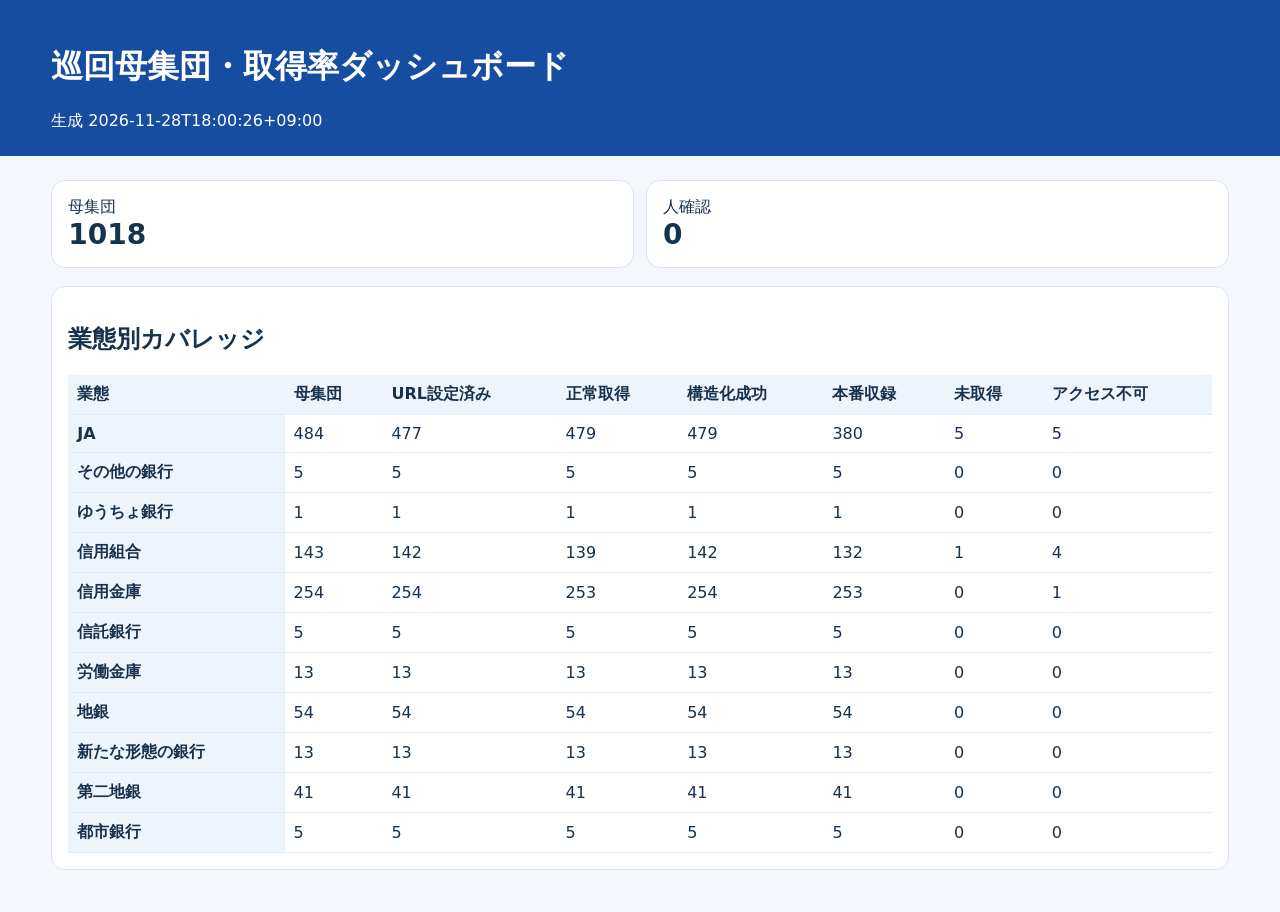
==== commit 3727e3d6: "Publish verified follow-up campaigns and normal rates for 2026-11-28" ====
--- a/QUALITY_COVERAGE_DASHBOARD.html
+++ b/QUALITY_COVERAGE_DASHBOARD.html
@@ -1,5 +1,5 @@
 <!doctype html><html lang="ja"><head><meta charset="utf-8"><meta name="viewport" content="width=device-width,initial-scale=1"><title>巡回母集団・取得率ダッシュボード</title>
 <style>body{font-family:system-ui,sans-serif;margin:0;background:#f4f7fb;color:#17324d}header{padding:24px 4%;background:#174da1;color:white}main{padding:24px 4%}.cards{display:grid;grid-template-columns:repeat(auto-fit,minmax(150px,1fr));gap:12px}.card,section{background:white;border:1px solid #dbe5f1;border-radius:14px;padding:16px;margin-bottom:18px}.n{font-size:28px;font-weight:800}table{width:100%;border-collapse:collapse}th,td{padding:9px;border-bottom:1px solid #e5ebf3;text-align:left}th{background:#eef4fb;position:sticky;top:0}.scroll{max-height:65vh;overflow:auto}input,select{padding:9px;border:1px solid #bdcbe0;border-radius:8px;margin:4px}.tag{background:#e9f1ff;border-radius:999px;padding:3px 8px}a{color:#075bb5}</style></head><body><header><h1>巡回母集団・取得率ダッシュボード</h1><div id="generated"></div></header><main><div class="cards" id="cards"></div><section><h2>業態別カバレッジ</h2><div class="scroll"><table><thead><tr><th>業態</th><th>母集団</th><th>URL設定済み</th><th>正常取得</th><th>構造化成功</th><th>本番収録</th><th>未取得</th><th>アクセス不可</th></tr></thead><tbody id="coverage"></tbody></table></div></section>
 
-<script id="quality-data" type="application/json">{&quot;coverage&quot;: {&quot;generated_at&quot;: &quot;2026-11-28T16:30:42+09:00&quot;, &quot;population&quot;: 1018, &quot;latest_complete_session&quot;: &quot;collect_20261031_113741&quot;, &quot;summary&quot;: [{&quot;industry&quot;: &quot;JA&quot;, &quot;population&quot;: 484, &quot;url_configured&quot;: 477, &quot;normal_fetch&quot;: 479, &quot;structured_success&quot;: 479, &quot;production_recorded&quot;: 380, &quot;unacquired&quot;: 5, &quot;inaccessible&quot;: 5}, {&quot;industry&quot;: &quot;その他の銀行&quot;, &quot;population&quot;: 5, &quot;url_configured&quot;: 5, &quot;normal_fetch&quot;: 5, &quot;structured_success&quot;: 5, &quot;production_recorded&quot;: 5, &quot;unacquired&quot;: 0, &quot;inaccessible&quot;: 0}, {&quot;industry&quot;: &quot;ゆうちょ銀行&quot;, &quot;population&quot;: 1, &quot;url_configured&quot;: 1, &quot;normal_fetch&quot;: 1, &quot;structured_success&quot;: 1, &quot;production_recorded&quot;: 1, &quot;unacquired&quot;: 0, &quot;inaccessible&quot;: 0}, {&quot;industry&quot;: &quot;信用組合&quot;, &quot;population&quot;: 143, &quot;url_configured&quot;: 142, &quot;normal_fetch&quot;: 139, &quot;structured_success&quot;: 142, &quot;production_recorded&quot;: 132, &quot;unacquired&quot;: 1, &quot;inaccessible&quot;: 4}, {&quot;industry&quot;: &quot;信用金庫&quot;, &quot;population&quot;: 254, &quot;url_configured&quot;: 254, &quot;normal_fetch&quot;: 253, &quot;structured_success&quot;: 254, &quot;production_recorded&quot;: 253, &quot;unacquired&quot;: 0, &quot;inaccessible&quot;: 1}, {&quot;industry&quot;: &quot;信託銀行&quot;, &quot;population&quot;: 5, &quot;url_configured&quot;: 5, &quot;normal_fetch&quot;: 5, &quot;structured_success&quot;: 5, &quot;production_recorded&quot;: 5, &quot;unacquired&quot;: 0, &quot;inaccessible&quot;: 0}, {&quot;industry&quot;: &quot;労働金庫&quot;, &quot;population&quot;: 13, &quot;url_configured&quot;: 13, &quot;normal_fetch&quot;: 13, &quot;structured_success&quot;: 13, &quot;production_recorded&quot;: 13, &quot;unacquired&quot;: 0, &quot;inaccessible&quot;: 0}, {&quot;industry&quot;: &quot;地銀&quot;, &quot;population&quot;: 54, &quot;url_configured&quot;: 54, &quot;normal_fetch&quot;: 54, &quot;structured_success&quot;: 54, &quot;production_recorded&quot;: 54, &quot;unacquired&quot;: 0, &quot;inaccessible&quot;: 0}, {&quot;industry&quot;: &quot;新たな形態の銀行&quot;, &quot;population&quot;: 13, &quot;url_configured&quot;: 13, &quot;normal_fetch&quot;: 13, &quot;structured_success&quot;: 13, &quot;production_recorded&quot;: 13, &quot;unacquired&quot;: 0, &quot;inaccessible&quot;: 0}, {&quot;industry&quot;: &quot;第二地銀&quot;, &quot;population&quot;: 41, &quot;url_configured&quot;: 41, &quot;normal_fetch&quot;: 41, &quot;structured_success&quot;: 41, &quot;production_recorded&quot;: 41, &quot;unacquired&quot;: 0, &quot;inaccessible&quot;: 0}, {&quot;industry&quot;: &quot;都市銀行&quot;, &quot;population&quot;: 5, &quot;url_configured&quot;: 5, &quot;normal_fetch&quot;: 5, &quot;structured_success&quot;: 5, &quot;production_recorded&quot;: 5, &quot;unacquired&quot;: 0, &quot;inaccessible&quot;: 0}], &quot;institutions&quot;: [{&quot;institution_name&quot;: &quot;北海道銀行&quot;, &quot;industry&quot;: &quot;地銀&quot;, &quot;prefecture&quot;: &quot;北海道&quot;, &quot;url_configured&quot;: true, &quot;normal_fetch&quot;: true, &quot;structured_success&quot;: true, &quot;production_recorded&quot;: true, &quot;campaign_recorded&quot;: true, &quot;ordinary_recorded&quot;: true, &quot;unacquired&quot;: false, &quot;inaccessible&quot;: false}, {&quot;institution_name&quot;: &quot;北洋銀行&quot;, &quot;industry&quot;: &quot;第二地銀&quot;, &quot;prefecture&quot;: &quot;北海道&quot;, &quot;url_configured&quot;: true, &quot;normal_fetch&quot;: true, &quot;structured_success&quot;: true, &quot;production_recorded&quot;: true, &quot;campaign_recorded&quot;: true, &quot;ordinary_recorded&quot;: true, &quot;unacquired&quot;: false, &quot;inaccessible&quot;: false}, {&quot;institution_name&quot;: &quot;北海道信用金庫&quot;, &quot;industry&quot;: &quot;信用金庫&quot;, &quot;prefecture&quot;: &quot;北海道&quot;, &quot;url_configured&quot;: true, &quot;normal_fetch&quot;: true, &quot;structured_success&quot;: true, &quot;production_recorded&quot;: true, &quot;campaign_recorded&quot;: true, &quot;ordinary_recorded&quot;: true, &quot;unacquired&quot;: false, &quot;inaccessible&quot;: false}, {&quot;institution_name&quot;: &quot;室蘭信用金庫&quot;, &quot;industry&quot;: &quot;信用金庫&quot;, &quot;prefecture&quot;: &quot;北海道&quot;, &quot;url_configured&quot;: true, &quot;normal_fetch&quot;: true, &quot;structured_success&quot;: true, &quot;production_recorded&quot;: true, &quot;campaign_recorded&quot;: false, &quot;ordinary_recorded&quot;: true, &quot;unacquired&quot;: false, &quot;inaccessible&quot;: false}, {&quot;institution_name&quot;: &quot;空知信用金庫&quot;, &quot;industry&quot;: &quot;信用金庫&quot;, &quot;prefecture&quot;: &quot;北海道&quot;, &quot;url_configured&quot;: true, &quot;normal_fetch&quot;: true, &quot;structured_success&quot;: true, &quot;production_recorded&quot;: true, &quot;campaign_recorded&quot;: true, &quot;ordinary_recorded&quot;: true, &quot;unacquired&quot;: false, &quot;inaccessible&quot;: false}, {&quot;institution_name&quot;: &quot;苫小牧信用金庫&quot;, &quot;industry&quot;: &quot;信用金庫&quot;, &quot;prefecture&quot;: &quot;北海道&quot;, &quot;url_configured&quot;: true, &quot;normal_fetch&quot;: true, &quot;structured_success&quot;: true, &quot;production_recorded&quot;: true, &quot;campaign_recorded&quot;: false, &quot;ordinary_recorded&quot;: true, &quot;unacquired&quot;: false, &quot;inaccessible&quot;: false}, {&quot;institution_name&quot;: &quot;北門信用金庫&quot;, &quot;industry&quot;: &quot;信用金庫&quot;, &quot;prefecture&quot;: &quot;北海道&quot;, &quot;url_configured&quot;: true, &quot;normal_fetch&quot;: true, &quot;structured_success&quot;: true, &quot;production_recorded&quot;: true, &quot;campaign_recorded&quot;: true, &quot;ordinary_recorded&quot;: true, &quot;unacquired&quot;: false, &quot;inaccessible&quot;: false}, {&quot;institution_name&quot;: &quot;伊達信用金庫&quot;, &quot;industry&quot;: &quot;信用金庫&quot;, &quot;prefecture&quot;: &quot;北海道&quot;, &quot;url_configured&quot;: true, &quot;normal_fetch&quot;: true, &quot;structured_success&quot;: true, &quot;production_recorded&quot;: true, &quot;campaign_recorded&quot;: false, &quot;ordinary_recorded&quot;: true, &quot;unacquired&quot;: false, &quot;inaccessible&quot;: false}, {&quot;institution_name&quot;: &quot;北空知信用金庫&quot;, &quot;industry&quot;: &quot;信用金庫&quot;, &quot;prefecture&quot;: &quot;北海道&quot;, &quot;url_configured&quot;: true, &quot;normal_fetch&quot;: true, &quot;structured_success&quot;: true, &quot;production_recorded&quot;: true, &quot;campaign_recorded&quot;: true, &quot;ordinary_recorded&quot;: true, &quot;unacquired&quot;: false, &quot;inaccessible&quot;: false}, {&quot;institution_name&quot;: &quot;日高信用金庫&quot;, &quot;industry&quot;: &quot;信用金庫&quot;, &quot;prefecture&quot;: &quot;北海道&quot;, &quot;url_configured&quot;: true, &quot;normal_fetch&quot;: true, &quot;structured_success&quot;: true, &quot;production_recorded&quot;: true, &quot;campaign_recorded&quot;: true, &quot;ordinary_recorded&quot;: true, &quot;unacquired&quot;: false, &quot;inaccessible&quot;: false}, {&quot;institution_name&quot;: &quot;渡島信用金庫&quot;, &quot;industry&quot;: &quot;信用金庫&quot;, &quot;prefecture&quot;: &quot;北海道&quot;, &quot;url_configured&quot;: true, &quot;normal_fetch&quot;: true, &quot;structured_success&quot;: true, &quot;production_recorded&quot;: true, &quot;campaign_recorded&quot;: true, &quot;ordinary_recorded&quot;: true, &quot;unacquired&quot;: false, &quot;inaccessible&quot;: false}, {&quot;institution_name&quot;: &quot;道南うみ街信用金庫&quot;, &quot;industry&quot;: &quot;信用金庫&quot;, &quot;prefecture&quot;: &quot;北海道&quot;, &quot;url_configured&quot;: true, &quot;normal_fetch&quot;: true, &quot;structured_success&quot;: true, &quot;production_recorded&quot;: true, &quot;campaign_recorded&quot;: false, &quot;ordinary_recorded&quot;: true, &quot;unacquired&quot;: false, &quot;inaccessible&quot;: false}, {&quot;institution_name&quot;: &quot;旭川信用金庫&quot;, &quot;industry&quot;: &quot;信用金庫&quot;, &quot;prefecture&quot;: &quot;北海道&quot;, &quot;url_configured&quot;: true, &quot;normal_fetch&quot;: true, &quot;structured_success&quot;: true, &quot;production_recorded&quot;: true, &quot;campaign_recorded&quot;: true, &quot;ordinary_recorded&quot;: true, &quot;unacquired&quot;: false, &quot;inaccessible&quot;: false}, {&quot;institution_name&quot;: &quot;稚内信用金庫&quot;, &quot;industry&quot;: &quot;信用金庫&quot;, &quot;prefecture&quot;: &quot;北海道&quot;, &quot;url_configured&quot;: true, &quot;normal_fetch&quot;: true, &quot;structured_success&quot;: true, &quot;production_recorded&quot;: true, &quot;campaign_recorded&quot;: false, &quot;ordinary_recorded&quot;: true, &quot;unacquired&quot;: false, &quot;inaccessible&quot;: false}, {&quot;institution_name&quot;: &quot;留萌信用金庫&quot;, &quot;industry&quot;: &quot;信用金庫&quot;, &quot;prefecture&quot;: &quot;北海道&quot;, &quot;url_configured&quot;: true, &quot;normal_fetch&quot;: true, &quot;structured_success&quot;: true, &quot;production_recorded&quot;: true, &quot;campaign_recorded&quot;: false, &quot;ordinary_recorded&quot;: true, &quot;unacquired&quot;: false, &quot;inaccessible&quot;: false}, {&quot;institution_name&quot;: &quot;北星信用金庫&quot;, &quot;industry&quot;: &quot;信用金庫&quot;, &quot;prefecture&quot;: &quot;北海道&quot;, &quot;url_configured&quot;: true, &quot;normal_fetch&quot;: true, &quot;structured_success&quot;: true, &quot;production_recorded&quot;: true, &quot;campaign_recorded&quot;: false, &quot;ordinary_recorded&quot;: true, &quot;unacquired&quot;: false, &quot;inaccessible&quot;: false}, {&quot;institution_name&quot;: &quot;帯広信用金庫&quot;, &quot;industry&quot;: &quot;信用金庫&quot;, &quot;prefecture&quot;: &quot;北海道&quot;, &quot;url_configured&quot;: true, &quot;normal_fetch&quot;: true, &quot;structured_success&quot;: true, &quot;production_recorded&quot;: true, &quot;campaign_recorded&quot;: true, &quot;ordinary_recorded&quot;: true, &quot;unacquired&quot;: false, &quot;inaccessible&quot;: false}, {&quot;institution_name&quot;: &quot;釧路信用金庫&quot;, &quot;industry&quot;: &quot;信用金庫&quot;, &quot;prefecture&quot;: &quot;北海道&quot;, &quot;url_configured&quot;: true, &quot;normal_fetch&quot;: true, &quot;structured_success&quot;: true, &quot;production_recorded&quot;: true, &quot;campaign_recorded&quot;: true, &quot;ordinary_recorded&quot;: true, &quot;unacquired&quot;: false, &quot;inaccessible&quot;: false}, {&quot;institution_name&quot;: &quot;大地みらい信用金庫&quot;, &quot;industry&quot;: &quot;信用金庫&quot;, &quot;prefecture&quot;: &quot;北海道&quot;, &quot;url_configured&quot;: true, &quot;normal_fetch&quot;: true, &quot;structured_success&quot;: true, &quot;production_recorded&quot;: true, &quot;campaign_recorded&quot;: true, &quot;ordinary_recorded&quot;: true, &quot;unacquired&quot;: false, &quot;inaccessible&quot;: false}, {&quot;institution_name&quot;: &quot;北見信用金庫&quot;, &quot;industry&quot;: &quot;信用金庫&quot;, &quot;prefecture&quot;: &quot;北海道&quot;, &quot;url_configured&quot;: true, &quot;normal_fetch&quot;: true, &quot;structured_success&quot;: true, &quot;production_recorded&quot;: true, &quot;campaign_recorded&quot;: false, &quot;ordinary_recorded&quot;: true, &quot;unacquired&quot;: false, &quot;inaccessible&quot;: false}, {&quot;institution_name&quot;: &quot;網走信用金庫&quot;, &quot;industry&quot;: &quot;信用金庫&quot;, &quot;prefecture&quot;: &quot;北海道&quot;, &quot;url_configured&quot;: true, &quot;normal_fetch&quot;: true, &quot;structured_success&quot;: true, &quot;production_recorded&quot;: true, &quot;campaign_recorded&quot;: true, &quot;ordinary_recorded&quot;: true, &quot;unacquired&quot;: false, &quot;inaccessible&quot;: false}, {&quot;institution_name&quot;: &quot;遠軽信用金庫&quot;, &quot;industry&quot;: &quot;信用金庫&quot;, &quot;prefecture&quot;: &quot;北海道&quot;, &quot;url_configured&quot;: true, &quot;normal_fetch&quot;: true, &quot;structured_success&quot;: true, &quot;production_recorded&quot;: true, &quot;campaign_recorded&quot;: true, &quot;ordinary_recorded&quot;: true, &quot;unacquired&quot;: false, &quot;inaccessible&quot;: false}, {&quot;institution_name&quot;: &quot;北央信用組合&quot;, &quot;industry&quot;: &quot;信用組合&quot;, &quot;prefecture&quot;: &quot;北海道&quot;, &quot;url_configured&quot;: true, &quot;normal_fetch&quot;: true, &quot;structured_success&quot;: true, &quot;production_recorded&quot;: true, &quot;campaign_recorded&quot;: true, &quot;ordinary_recorded&quot;: true, &quot;unacquired&quot;: false, &quot;inaccessible&quot;: false}, {&quot;institution_name&quot;: &quot;札幌中央信用組合&quot;, &quot;industry&quot;: &quot;信用組合&quot;, &quot;prefecture&quot;: &quot;北海道&quot;, &quot;url_configured&quot;: true, &quot;normal_fetch&quot;: true, &quot;structured_success&quot;: true, &quot;production_recorded&quot;: true, &quot;campaign_recorded&quot;: true, &quot;ordinary_recorded&quot;: true, &quot;unacquired&quot;: false, &quot;inaccessible&quot;: false}, {&quot;institution_name&quot;: &quot;ウリ信用組合&quot;, &quot;industry&quot;: &quot;信用組合&quot;, &quot;prefecture&quot;: &quot;北海道&quot;, &quot;url_configured&quot;: true, &quot;normal_fetch&quot;: false, &quot;structured_success&quot;: true, &quot;production_recorded&quot;: true, &quot;campaign_recorded&quot;: true, &quot;ordinary_recorded&quot;: false, &quot;unacquired&quot;: false, &quot;inaccessible&quot;: true}, {&quot;institution_name&quot;: &quot;函館商工信用組合&quot;, &quot;industry&quot;: &quot;信用組合&quot;, &quot;prefecture&quot;: &quot;北海道&quot;, &quot;url_configured&quot;: true, &quot;normal_fetch&quot;: true, &quot;structured_success&quot;: true, &quot;production_recorded&quot;: true, &quot;campaign_recorded&quot;: true, &quot;ordinary_recorded&quot;: true, &quot;unacquired&quot;: false, &quot;inaccessible&quot;: false}, {&quot;institution_name&quot;: &quot;空知商工信用組合&quot;, &quot;industry&quot;: &quot;信用組合&quot;, &quot;prefecture&quot;: &quot;北海道&quot;, &quot;url_configured&quot;: true, &quot;normal_fetch&quot;: true, &quot;structured_success&quot;: true, &quot;production_recorded&quot;: true, &quot;campaign_recorded&quot;: true, &quot;ordinary_recorded&quot;: true, &quot;unacquired&quot;: false, &quot;inaccessible&quot;: false}, {&quot;institution_name&quot;: &quot;十勝信用組合&quot;, &quot;industry&quot;: &quot;信用組合&quot;, &quot;prefecture&quot;: &quot;北海道&quot;, &quot;url_configured&quot;: true, &quot;normal_fetch&quot;: true, &quot;structured_success&quot;: true, &quot;production_recorded&quot;: true, &quot;campaign_recorded&quot;: true, &quot;ordinary_recorded&quot;: true, &quot;unacquired&quot;: false, &quot;inaccessible&quot;: false}, {&quot;institution_name&quot;: &quot;釧路信用組合&quot;, &quot;industry&quot;: &quot;信用組合&quot;, &quot;prefecture&quot;: &quot;北海道&quot;, &quot;url_configured&quot;: true, &quot;normal_fetch&quot;: true, &quot;structured_success&quot;: true, &quot;production_recorded&quot;: true, &quot;campaign_recorded&quot;: true, &quot;ordinary_recorded&quot;: true, &quot;unacquired&quot;: false, &quot;inaccessible&quot;: false}, {&quot;institution_name&quot;: &quot;北海道労働金庫&quot;, &quot;industry&quot;: &quot;労働金庫&quot;, &quot;prefecture&quot;: &quot;北海道&quot;, &quot;url_configured&quot;: true, &quot;normal_fetch&quot;: true, &quot;structured_success&quot;: true, &quot;production_recorded&quot;: true, &quot;campaign_recorded&quot;: true, &quot;ordinary_recorded&quot;: true, &quot;unacquired&quot;: false, &quot;inaccessible&quot;: false}, {&quot;institution_name&quot;: &quot;JAあさひかわ&quot;, &quot;industry&quot;: &quot;JA&quot;, &quot;prefecture&quot;: &quot;北海道&quot;, &quot;url_configured&quot;: true, &quot;normal_fetch&quot;: true, &quot;structured_success&quot;: true, &quot;production_recorded&quot;: true, &quot;campaign_recorded&quot;: true, &quot;ordinary_recorded&quot;: true, &quot;unacquired&quot;: false, &quot;inaccessible&quot;: false}, {&quot;institution_name&quot;: &quot;JAあしょろ&quot;, &quot;industry&quot;: &quot;JA&quot;, &quot;prefecture&quot;: &quot;北海道&quot;, &quot;url_configured&quot;: true, &quot;normal_fetch&quot;: true, &quot;structured_success&quot;: true, &quot;production_recorded&quot;: false, &quot;campaign_recorded&quot;: false, &quot;ordinary_recorded&quot;: false, &quot;unacquired&quot;: false, &quot;inaccessible&quot;: false}, {&quot;institution_name&quot;: &quot;JAいわみざわ&quot;, &quot;industry&quot;: &quot;JA&quot;, &quot;prefecture&quot;: &quot;北海道&quot;, &quot;url_configured&quot;: true, &quot;normal_fetch&quot;: true, &quot;structured_success&quot;: true, &quot;production_recorded&quot;: true, &quot;campaign_recorded&quot;: true, &quot;ordinary_recorded&quot;: true, &quot;unacquired&quot;: false, &quot;inaccessible&quot;: false}, {&quot;institution_name&quot;: &quot;JAうらほろ&quot;, &quot;industry&quot;: &quot;JA&quot;, &quot;prefecture&quot;: &quot;北海道&quot;, &quot;url_configured&quot;: true, &quot;normal_fetch&quot;: true, &quot;structured_success&quot;: true, &quot;production_recorded&quot;: true, &quot;campaign_recorded&quot;: true, &quot;ordinary_recorded&quot;: false, &quot;unacquired&quot;: false, &quot;inaccessible&quot;: false}, {&quot;institution_name&quot;: &quot;JAえんゆう&quot;, &quot;industry&quot;: &quot;JA&quot;, &quot;prefecture&quot;: &quot;北海道&quot;, &quot;url_configured&quot;: true, &quot;normal_fetch&quot;: true, &quot;structured_success&quot;: true, &quot;production_recorded&quot;: true, &quot;campaign_recorded&quot;: true, &quot;ordinary_recorded&quot;: true, &quot;unacquired&quot;: false, &quot;inaccessible&quot;: false}, {&quot;institution_name&quot;: &quot;JAおとふけ&quot;, &quot;industry&quot;: &quot;JA&quot;, &quot;prefecture&quot;: &quot;北海道&quot;, &quot;url_configured&quot;: true, &quot;normal_fetch&quot;: true, &quot;structured_success&quot;: true, &quot;production_recorded&quot;: true, &quot;campaign_recorded&quot;: true, &quot;ordinary_recorded&quot;: true, &quot;unacquired&quot;: false, &quot;inaccessible&quot;: false}, {&quot;institution_name&quot;: &quot;JAきたそらち&quot;, &quot;industry&quot;: &quot;JA&quot;, &quot;prefecture&quot;: &quot;北海道&quot;, &quot;url_configured&quot;: true, &quot;normal_fetch&quot;: true, &quot;structured_success&quot;: true, &quot;production_recorded&quot;: true, &quot;campaign_recorded&quot;: true, &quot;ordinary_recorded&quot;: true, &quot;unacquired&quot;: false, &quot;inaccessible&quot;: false}, {&quot;institution_name&quot;: &quot;JAきたみらい&quot;, &quot;industry&quot;: &quot;JA&quot;, &quot;prefecture&quot;: &quot;北海道&quot;, &quot;url_configured&quot;: true, &quot;normal_fetch&quot;: true, &quot;structured_success&quot;: true, &quot;production_recorded&quot;: true, &quot;campaign_recorded&quot;: false, &quot;ordinary_recorded&quot;: true, &quot;unacquired&quot;: false, &quot;inaccessible&quot;: false}, {&quot;institution_name&quot;: &quot;JAきょうわ&quot;, &quot;industry&quot;: &quot;JA&quot;, &quot;prefecture&quot;: &quot;北海道&quot;, &quot;url_configured&quot;: true, &quot;normal_fetch&quot;: true, &quot;structured_success&quot;: true, &quot;production_recorded&quot;: false, &quot;campaign_recorded&quot;: false, &quot;ordinary_recorded&quot;: false, &quot;unacquired&quot;: false, &quot;inaccessible&quot;: false}, {&quot;institution_name&quot;: &quot;JAくしろ丹頂&quot;, &quot;industry&quot;: &quot;JA&quot;, &quot;prefecture&quot;: &quot;北海道&quot;, &quot;url_configured&quot;: true, &quot;normal_fetch&quot;: true, &quot;structured_success&quot;: true, &quot;production_recorded&quot;: true, &quot;campaign_recorded&quot;: true, &quot;ordinary_recorded&quot;: false, &quot;unacquired&quot;: false, &quot;inaccessible&quot;: false}, {&quot;institution_name&quot;: &quot;JAけねべつ&quot;, &quot;industry&quot;: &quot;JA&quot;, &quot;prefecture&quot;: &quot;北海道&quot;, &quot;url_configured&quot;: true, &quot;normal_fetch&quot;: true, &quot;structured_success&quot;: true, &quot;production_recorded&quot;: false, &quot;campaign_recorded&quot;: false, &quot;ordinary_recorded&quot;: false, &quot;unacquired&quot;: false, &quot;inaccessible&quot;: false}, {&quot;institution_name&quot;: &quot;JAこしみず&quot;, &quot;industry&quot;: &quot;JA&quot;, &quot;prefecture&quot;: &quot;北海道&quot;, &quot;url_configured&quot;: true, &quot;normal_fetch&quot;: true, &quot;structured_success&quot;: true, &quot;production_recorded&quot;: false, &quot;campaign_recorded&quot;: false, &quot;ordinary_recorded&quot;: false, &quot;unacquired&quot;: false, &quot;inaccessible&quot;: false}, {&quot;institution_name&quot;: &quot;JAさっぽろ&quot;, &quot;industry&quot;: &quot;JA&quot;, &quot;prefecture&quot;: &quot;北海道&quot;, &quot;url_configured&quot;: true, &quot;normal_fetch&quot;: true, &quot;structured_success&quot;: true, &quot;production_recorded&quot;: true, &quot;campaign_recorded&quot;: true, &quot;ordinary_recorded&quot;: true, &quot;unacquired&quot;: false, &quot;inaccessible&quot;: false}, {&quot;institution_name&quot;: &quot;JAさつない&quot;, &quot;industry&quot;: &quot;JA&quot;, &quot;prefecture&quot;: &quot;北海道&quot;, &quot;url_configured&quot;: true, &quot;normal_fetch&quot;: true, &quot;structured_success&quot;: true, &quot;production_recorded&quot;: false, &quot;campaign_recorded&quot;: false, &quot;ordinary_recorded&quot;: false, &quot;unacquired&quot;: false, &quot;inaccessible&quot;: false}, {&quot;institution_name&quot;: &quot;JAさらべつ&quot;, &quot;industry&quot;: &quot;JA&quot;, &quot;prefecture&quot;: &quot;北海道&quot;, &quot;url_configured&quot;: true, &quot;normal_fetch&quot;: true, &quot;structured_success&quot;: true, &quot;production_recorded&quot;: false, &quot;campaign_recorded&quot;: false, &quot;ordinary_recorded&quot;: false, &quot;unacquired&quot;: false, &quot;inaccessible&quot;: false}, {&quot;institution_name&quot;: &quot;JAしずない&quot;, &quot;industry&quot;: &quot;JA&quot;, &quot;prefecture&quot;: &quot;北海道&quot;, &quot;url_configured&quot;: true, &quot;normal_fetch&quot;: true, &quot;structured_success&quot;: true, &quot;production_recorded&quot;: false, &quot;campaign_recorded&quot;: false, &quot;ordinary_recorded&quot;: false, &quot;unacquired&quot;: false, &quot;inaccessible&quot;: false}, {&quot;institution_name&quot;: &quot;JAしべちゃ&quot;, &quot;industry&quot;: &quot;JA&quot;, &quot;prefecture&quot;: &quot;北海道&quot;, &quot;url_configured&quot;: true, &quot;normal_fetch&quot;: true, &quot;structured_success&quot;: true, &quot;production_recorded&quot;: false, &quot;campaign_recorded&quot;: false, &quot;ordinary_recorded&quot;: false, &quot;unacquired&quot;: false, &quot;inaccessible&quot;: false}, {&quot;institution_name&quot;: &quot;JAしれとこ斜里&quot;, &quot;industry&quot;: &quot;JA&quot;, &quot;prefecture&quot;: &quot;北海道&quot;, &quot;url_configured&quot;: true, &quot;normal_fetch&quot;: true, &quot;structured_success&quot;: true, &quot;production_recorded&quot;: false, &quot;campaign_recorded&quot;: false, &quot;ordinary_recorded&quot;: false, &quot;unacquired&quot;: false, &quot;inaccessible&quot;: false}, {&quot;institution_name&quot;: &quot;JAそらち南&quot;, &quot;industry&quot;: &quot;JA&quot;, &quot;prefecture&quot;: &quot;北海道&quot;, &quot;url_configured&quot;: true, &quot;normal_fetch&quot;: true, &quot;structured_success&quot;: true, &quot;production_recorded&quot;: false, &quot;campaign_recorded&quot;: false, &quot;ordinary_recorded&quot;: false, &quot;unacquired&quot;: false, &quot;inaccessible&quot;: false}, {&quot;institution_name&quot;: &quot;JAたいせつ&quot;, &quot;industry&quot;: &quot;JA&quot;, &quot;prefecture&quot;: &quot;北海道&quot;, &quot;url_configured&quot;: true, &quot;normal_fetch&quot;: true, &quot;structured_success&quot;: true, &quot;production_recorded&quot;: false, &quot;campaign_recorded&quot;: false, &quot;ordinary_recorded&quot;: false, &quot;unacquired&quot;: false, &quot;inaccessible&quot;: false}, {&quot;institution_name&quot;: &quot;JAたきかわ&quot;, &quot;industry&quot;: &quot;JA&quot;, &quot;prefecture&quot;: &quot;北海道&quot;, &quot;url_configured&quot;: true, &quot;normal_fetch&quot;: true, &quot;structured_success&quot;: true, &quot;production_recorded&quot;: true, &quot;campaign_recorded&quot;: true, &quot;ordinary_recorded&quot;: true, &quot;unacquired&quot;: false, &quot;inaccessible&quot;: false}, {&quot;institution_name&quot;: &quot;JAつべつ&quot;, &quot;industry&quot;: &quot;JA&quot;, &quot;prefecture&quot;: &quot;北海道&quot;, &quot;url_configured&quot;: true, &quot;normal_fetch&quot;: true, &quot;structured_success&quot;: true, &quot;production_recorded&quot;: false, &quot;campaign_recorded&quot;: false, &quot;ordinary_recorded&quot;: false, &quot;unacquired&quot;: false, &quot;inaccessible&quot;: false}, {&quot;institution_name&quot;: &quot;JAとうや湖&quot;, &quot;industry&quot;: &quot;JA&quot;, &quot;prefecture&quot;: &quot;北海道&quot;, &quot;url_configured&quot;: true, &quot;normal_fetch&quot;: true, &quot;structured_success&quot;: true, &quot;production_recorded&quot;: true, &quot;campaign_recorded&quot;: true, &quot;ordinary_recorded&quot;: false, &quot;unacquired&quot;: false, &quot;inaccessible&quot;: false}, {&quot;institution_name&quot;: &quot;JAところ&quot;, &quot;industry&quot;: &quot;JA&quot;, &quot;prefecture&quot;: &quot;北海道&quot;, &quot;url_configured&quot;: true, &quot;normal_fetch&quot;: true, &quot;structured_success&quot;: true, &quot;production_recorded&quot;: false, &quot;campaign_recorded&quot;: false, &quot;ordinary_recorded&quot;: false, &quot;unacquired&quot;: false, &quot;inaccessible&quot;: false}, {&quot;institution_name&quot;: &quot;JAとまこまい広域&quot;, &quot;industry&quot;: &quot;JA&quot;, &quot;prefecture&quot;: &quot;北海道&quot;, &quot;url_configured&quot;: true, &quot;normal_fetch&quot;: true, &quot;structured_success&quot;: true, &quot;production_recorded&quot;: true, &quot;campaign_recorded&quot;: true, &quot;ordinary_recorded&quot;: true, &quot;unacquired&quot;: false, &quot;inaccessible&quot;: false}, {&quot;institution_name&quot;: &quot;JAながぬま&quot;, &quot;industry&quot;: &quot;JA&quot;, &quot;prefecture&quot;: &quot;北海道&quot;, &quot;url_configured&quot;: true, &quot;normal_fetch&quot;: true, &quot;structured_success&quot;: true, &quot;production_recorded&quot;: false, &quot;campaign_recorded&quot;: false, &quot;ordinary_recorded&quot;: false, &quot;unacquired&quot;: false, &quot;inaccessible&quot;: false}, {&quot;institution_name&quot;: &quot;JAなんぽろ&quot;, &quot;industry&quot;: &quot;JA&quot;, &quot;prefecture&quot;: &quot;北海道&quot;, &quot;url_configured&quot;: true, &quot;normal_fetch&quot;: true, &quot;structured_success&quot;: true, &quot;production_recorded&quot;: true, &quot;campaign_recorded&quot;: true, &quot;ordinary_recorded&quot;: false, &quot;unacquired&quot;: false, &quot;inaccessible&quot;: false}, {&quot;institution_name&quot;: &quot;JAにいかっぷ&quot;, &quot;industry&quot;: &quot;JA&quot;, &quot;prefecture&quot;: &quot;北海道&quot;, &quot;url_configured&quot;: true, &quot;normal_fetch&quot;: true, &quot;structured_success&quot;: true, &quot;production_recorded&quot;: false, &quot;campaign_recorded&quot;: false, &quot;ordinary_recorded&quot;: false, &quot;unacquired&quot;: false, &quot;inaccessible&quot;: false}, {&quot;institution_name&quot;: &quot;JAひがしかわ&quot;, &quot;industry&quot;: &quot;JA&quot;, &quot;prefecture&quot;: &quot;北海道&quot;, &quot;url_configured&quot;: true, &quot;normal_fetch&quot;: true, &quot;structured_success&quot;: true, &quot;production_recorded&quot;: false, &quot;campaign_recorded&quot;: false, &quot;ordinary_recorded&quot;: false, &quot;unacquired&quot;: false, &quot;inaccessible&quot;: false}, {&quot;institution_name&quot;: &quot;JAひがし宗谷&quot;, &quot;industry&quot;: &quot;JA&quot;, &quot;prefecture&quot;: &quot;北海道&quot;, &quot;url_configured&quot;: true, &quot;normal_fetch&quot;: true, &quot;structured_success&quot;: true, &quot;production_recorded&quot;: true, &quot;campaign_recorded&quot;: false, &quot;ordinary_recorded&quot;: true, &quot;unacquired&quot;: false, &quot;inaccessible&quot;: false}, {&quot;institution_name&quot;: &quot;JAひだか東&quot;, &quot;industry&quot;: &quot;JA&quot;, &quot;prefecture&quot;: &quot;北海道&quot;, &quot;url_configured&quot;: true, &quot;normal_fetch&quot;: true, &quot;structured_success&quot;: true, &quot;production_recorded&quot;: true, &quot;campaign_recorded&quot;: true, &quot;ordinary_recorded&quot;: false, &quot;unacquired&quot;: false, &quot;inaccessible&quot;: false}, {&quot;institution_name&quot;: &quot;JAひろお&quot;, &quot;industry&quot;: &quot;JA&quot;, &quot;prefecture&quot;: &quot;北海道&quot;, &quot;url_configured&quot;: true, &quot;normal_fetch&quot;: true, &quot;structured_success&quot;: true, &quot;production_recorded&quot;: false, &quot;campaign_recorded&quot;: false, &quot;ordinary_recorded&quot;: false, &quot;unacquired&quot;: false, &quot;inaccessible&quot;: false}, {&quot;institution_name&quot;: &quot;JAびえい&quot;, &quot;industry&quot;: &quot;JA&quot;, &quot;prefecture&quot;: &quot;北海道&quot;, &quot;url_configured&quot;: true, &quot;normal_fetch&quot;: true, &quot;structured_success&quot;: true, &quot;production_recorded&quot;: true, &quot;campaign_recorded&quot;: true, &quot;ordinary_recorded&quot;: false, &quot;unacquired&quot;: false, &quot;inaccessible&quot;: false}, {&quot;institution_name&quot;: &quot;JAびばい&quot;, &quot;industry&quot;: &quot;JA&quot;, &quot;prefecture&quot;: &quot;北海道&quot;, &quot;url_configured&quot;: true, &quot;normal_fetch&quot;: true, &quot;structured_success&quot;: true, &quot;production_recorded&quot;: true, &quot;campaign_recorded&quot;: false, &quot;ordinary_recorded&quot;: true, &quot;unacquired&quot;: false, &quot;inaccessible&quot;: false}, {&quot;institution_name&quot;: &quot;JAびほろ&quot;, &quot;industry&quot;: &quot;JA&quot;, &quot;prefecture&quot;: &quot;北海道&quot;, &quot;url_configured&quot;: true, &quot;normal_fetch&quot;: true, &quot;structured_success&quot;: true, &quot;production_recorded&quot;: true, &quot;campaign_recorded&quot;: true, &quot;ordinary_recorded&quot;: true, &quot;unacquired&quot;: false, &quot;inaccessible&quot;: false}, {&quot;institution_name&quot;: &quot;JAびらとり&quot;, &quot;industry&quot;: &quot;JA&quot;, &quot;prefecture&quot;: &quot;北海道&quot;, &quot;url_configured&quot;: true, &quot;normal_fetch&quot;: true, &quot;structured_success&quot;: true, &quot;production_recorded&quot;: true, &quot;campaign_recorded&quot;: true, &quot;ordinary_recorded&quot;: true, &quot;unacquired&quot;: false, &quot;inaccessible&quot;: false}, {&quot;institution_name&quot;: &quot;JAぴっぷ町&quot;, &quot;industry&quot;: &quot;JA&quot;, &quot;prefecture&quot;: &quot;北海道&quot;, &quot;url_configured&quot;: true, &quot;normal_fetch&quot;: true, &quot;structured_success&quot;: true, &quot;production_recorded&quot;: false, &quot;campaign_recorded&quot;: false, &quot;ordinary_recorded&quot;: false, &quot;unacquired&quot;: false, &quot;inaccessible&quot;: false}, {&quot;institution_name&quot;: &quot;JAふらの&quot;, &quot;industry&quot;: &quot;JA&quot;, &quot;prefecture&quot;: &quot;北海道&quot;, &quot;url_configured&quot;: true, &quot;normal_fetch&quot;: true, &quot;structured_success&quot;: true, &quot;production_recorded&quot;: true, &quot;campaign_recorded&quot;: true, &quot;ordinary_recorded&quot;: true, &quot;unacquired&quot;: false, &quot;inaccessible&quot;: false}, {&quot;institution_name&quot;: &quot;JAみついし&quot;, &quot;industry&quot;: &quot;JA&quot;, &quot;prefecture&quot;: &quot;北海道&quot;, &quot;url_configured&quot;: true, &quot;normal_fetch&quot;: true, &quot;structured_success&quot;: true, &quot;production_recorded&quot;: false, &quot;campaign_recorded&quot;: false, &quot;ordinary_recorded&quot;: false, &quot;unacquired&quot;: false, &quot;inaccessible&quot;: false}, {&quot;institution_name&quot;: &quot;JAみねのぶ&quot;, &quot;industry&quot;: &quot;JA&quot;, &quot;prefecture&quot;: &quot;北海道&quot;, &quot;url_configured&quot;: true, &quot;normal_fetch&quot;: true, &quot;structured_success&quot;: true, &quot;production_recorded&quot;: true, &quot;campaign_recorded&quot;: true, &quot;ordinary_recorded&quot;: false, &quot;unacquired&quot;: false, &quot;inaccessible&quot;: false}, {&quot;institution_name&quot;: &quot;JAむかわ&quot;, &quot;industry&quot;: &quot;JA&quot;, &quot;prefecture&quot;: &quot;北海道&quot;, &quot;url_configured&quot;: true, &quot;normal_fetch&quot;: true, &quot;structured_success&quot;: true, &quot;production_recorded&quot;: false, &quot;campaign_recorded&quot;: false, &quot;ordinary_recorded&quot;: false, &quot;unacquired&quot;: false, &quot;inaccessible&quot;: false}, {&quot;institution_name&quot;: &quot;JAめまんべつ&quot;, &quot;industry&quot;: &quot;JA&quot;, &quot;prefecture&quot;: &quot;北海道&quot;, &quot;url_configured&quot;: true, &quot;normal_fetch&quot;: true, &quot;structured_success&quot;: true, &quot;production_recorded&quot;: false, &quot;campaign_recorded&quot;: false, &quot;ordinary_recorded&quot;: false, &quot;unacquired&quot;: false, &quot;inaccessible&quot;: false}, {&quot;institution_name&quot;: &quot;JAめむろ&quot;, &quot;industry&quot;: &quot;JA&quot;, &quot;prefecture&quot;: &quot;北海道&quot;, &quot;url_configured&quot;: true, &quot;normal_fetch&quot;: true, &quot;structured_success&quot;: true, &quot;production_recorded&quot;: true, &quot;campaign_recorded&quot;: true, &quot;ordinary_recorded&quot;: true, &quot;unacquired&quot;: false, &quot;inaccessible&quot;: false}, {&quot;institution_name&quot;: &quot;JAゆうべつ町&quot;, &quot;industry&quot;: &quot;JA&quot;, &quot;prefecture&quot;: &quot;北海道&quot;, &quot;url_configured&quot;: true, &quot;normal_fetch&quot;: true, &quot;structured_success&quot;: true, &quot;production_recorded&quot;: false, &quot;campaign_recorded&quot;: false, &quot;ordinary_recorded&quot;: false, &quot;unacquired&quot;: false, &quot;inaccessible&quot;: false}, {&quot;institution_name&quot;: &quot;JAよいち&quot;, &quot;industry&quot;: &quot;JA&quot;, &quot;prefecture&quot;: &quot;北海道&quot;, &quot;url_configured&quot;: true, &quot;normal_fetch&quot;: true, &quot;structured_success&quot;: true, &quot;production_recorded&quot;: true, &quot;campaign_recorded&quot;: false, &quot;ordinary_recorded&quot;: true, &quot;unacquired&quot;: false, &quot;inaccessible&quot;: false}, {&quot;institution_name&quot;: &quot;JAようてい&quot;, &quot;industry&quot;: &quot;JA&quot;, &quot;prefecture&quot;: &quot;北海道&quot;, &quot;url_configured&quot;: true, &quot;normal_fetch&quot;: true, &quot;structured_success&quot;: true, &quot;production_recorded&quot;: true, &quot;campaign_recorded&quot;: true, &quot;ordinary_recorded&quot;: true, &quot;unacquired&quot;: false, &quot;inaccessible&quot;: false}, {&quot;institution_name&quot;: &quot;JAるもい&quot;, &quot;industry&quot;: &quot;JA&quot;, &quot;prefecture&quot;: &quot;北海道&quot;, &quot;url_configured&quot;: true, &quot;normal_fetch&quot;: true, &quot;structured_success&quot;: true, &quot;production_recorded&quot;: false, &quot;campaign_recorded&quot;: false, &quot;ordinary_recorded&quot;: false, &quot;unacquired&quot;: false, &quot;inaccessible&quot;: false}, {&quot;institution_name&quot;: &quot;JAオホーツクはまなす&quot;, &quot;industry&quot;: &quot;JA&quot;, &quot;prefecture&quot;: &quot;北海道&quot;, &quot;url_configured&quot;: true, &quot;normal_fetch&quot;: true, &quot;structured_success&quot;: true, &quot;production_recorded&quot;: true, &quot;campaign_recorded&quot;: true, &quot;ordinary_recorded&quot;: true, &quot;unacquired&quot;: false, &quot;inaccessible&quot;: false}, {&quot;institution_name&quot;: &quot;JAオホーツク網走&quot;, &quot;industry&quot;: &quot;JA&quot;, &quot;prefecture&quot;: &quot;北海道&quot;, &quot;url_configured&quot;: true, &quot;normal_fetch&quot;: true, &quot;structured_success&quot;: true, &quot;production_recorded&quot;: true, &quot;campaign_recorded&quot;: true, &quot;ordinary_recorded&quot;: true, &quot;unacquired&quot;: false, &quot;inaccessible&quot;: false}, {&quot;institution_name&quot;: &quot;JAサロマ&quot;, &quot;industry&quot;: &quot;JA&quot;, &quot;prefecture&quot;: &quot;北海道&quot;, &quot;url_configured&quot;: true, &quot;normal_fetch&quot;: true, &quot;structured_success&quot;: true, &quot;production_recorded&quot;: true, &quot;campaign_recorded&quot;: false, &quot;ordinary_recorded&quot;: true, &quot;unacquired&quot;: false, &quot;inaccessible&quot;: false}, {&quot;institution_name&quot;: &quot;JAピンネ&quot;, &quot;industry&quot;: &quot;JA&quot;, &quot;prefecture&quot;: &quot;北海道&quot;, &quot;url_configured&quot;: true, &quot;normal_fetch&quot;: true, &quot;structured_success&quot;: true, &quot;production_recorded&quot;: true, &quot;campaign_recorded&quot;: true, &quot;ordinary_recorded&quot;: true, &quot;unacquired&quot;: false, &quot;inaccessible&quot;: false}, {&quot;institution_name&quot;: &quot;JA上士幌町&quot;, &quot;industry&quot;: &quot;JA&quot;, &quot;prefecture&quot;: &quot;北海道&quot;, &quot;url_configured&quot;: true, &quot;normal_fetch&quot;: true, &quot;structured_success&quot;: true, &quot;production_recorded&quot;: false, &quot;campaign_recorded&quot;: false, &quot;ordinary_recorded&quot;: false, &quot;unacquired&quot;: false, &quot;inaccessible&quot;: false}, {&quot;institution_name&quot;: &quot;JA上川中央&quot;, &quot;industry&quot;: &quot;JA&quot;, &quot;prefecture&quot;: &quot;北海道&quot;, &quot;url_configured&quot;: true, &quot;normal_fetch&quot;: true, &quot;structured_success&quot;: true, &quot;production_recorded&quot;: false, &quot;campaign_recorded&quot;: false, &quot;ordinary_recorded&quot;: false, &quot;unacquired&quot;: false, &quot;inaccessible&quot;: false}, {&quot;institution_name&quot;: &quot;JA中春別&quot;, &quot;industry&quot;: &quot;JA&quot;, &quot;prefecture&quot;: &quot;北海道&quot;, &quot;url_configured&quot;: true, &quot;normal_fetch&quot;: true, &quot;structured_success&quot;: true, &quot;production_recorded&quot;: false, &quot;campaign_recorded&quot;: false, &quot;ordinary_recorded&quot;: false, &quot;unacquired&quot;: false, &quot;inaccessible&quot;: false}, {&quot;institution_name&quot;: &quot;JA中札内村&quot;, &quot;industry&quot;: &quot;JA&quot;, &quot;prefecture&quot;: &quot;北海道&quot;, &quot;url_configured&quot;: true, &quot;normal_fetch&quot;: true, &quot;structured_success&quot;: true, &quot;production_recorded&quot;: true, &quot;campaign_recorded&quot;: false, &quot;ordinary_recorded&quot;: true, &quot;unacquired&quot;: false, &quot;inaccessible&quot;: false}, {&quot;institution_name&quot;: &quot;JA中標津&quot;, &quot;industry&quot;: &quot;JA&quot;, &quot;prefecture&quot;: &quot;北海道&quot;, &quot;url_configured&quot;: true, &quot;normal_fetch&quot;: true, &quot;structured_success&quot;: true, &quot;production_recorded&quot;: false, &quot;campaign_recorded&quot;: false, &quot;ordinary_recorded&quot;: false, &quot;unacquired&quot;: false, &quot;inaccessible&quot;: false}, {&quot;institution_name&quot;: &quot;JA今金町&quot;, &quot;industry&quot;: &quot;JA&quot;, &quot;prefecture&quot;: &quot;北海道&quot;, &quot;url_configured&quot;: true, &quot;normal_fetch&quot;: true, &quot;structured_success&quot;: true, &quot;production_recorded&quot;: false, &quot;campaign_recorded&quot;: false, &quot;ordinary_recorded&quot;: false, &quot;unacquired&quot;: false, &quot;inaccessible&quot;: false}, {&quot;institution_name&quot;: &quot;JA伊達市&quot;, &quot;industry&quot;: &quot;JA&quot;, &quot;prefecture&quot;: &quot;北海道&quot;, &quot;url_configured&quot;: true, &quot;normal_fetch&quot;: true, &quot;structured_success&quot;: true, &quot;production_recorded&quot;: false, &quot;campaign_recorded&quot;: false, &quot;ordinary_recorded&quot;: false, &quot;unacquired&quot;: false, &quot;inaccessible&quot;: false}, {&quot;institution_name&quot;: &quot;JA函館市亀田&quot;, &quot;industry&quot;: &quot;JA&quot;, &quot;prefecture&quot;: &quot;北海道&quot;, &quot;url_configured&quot;: true, &quot;normal_fetch&quot;: true, &quot;structured_success&quot;: true, &quot;production_recorded&quot;: true, &quot;campaign_recorded&quot;: true, &quot;ordinary_recorded&quot;: false, &quot;unacquired&quot;: false, &quot;inaccessible&quot;: false}, {&quot;institution_name&quot;: &quot;JA北いしかり&quot;, &quot;industry&quot;: &quot;JA&quot;, &quot;prefecture&quot;: &quot;北海道&quot;, &quot;url_configured&quot;: true, &quot;normal_fetch&quot;: true, &quot;structured_success&quot;: true, &quot;production_recorded&quot;: true, &quot;campaign_recorded&quot;: true, &quot;ordinary_recorded&quot;: false, &quot;unacquired&quot;: false, &quot;inaccessible&quot;: false}, {&quot;institution_name&quot;: &quot;JA北いぶき&quot;, &quot;industry&quot;: &quot;JA&quot;, &quot;prefecture&quot;: &quot;北海道&quot;, &quot;url_configured&quot;: true, &quot;normal_fetch&quot;: true, &quot;structured_success&quot;: true, &quot;production_recorded&quot;: true, &quot;campaign_recorded&quot;: false, &quot;ordinary_recorded&quot;: true, &quot;unacquired&quot;: false, &quot;inaccessible&quot;: false}, {&quot;institution_name&quot;: &quot;JA北はるか&quot;, &quot;industry&quot;: &quot;JA&quot;, &quot;prefecture&quot;: &quot;北海道&quot;, &quot;url_configured&quot;: true, &quot;normal_fetch&quot;: true, &quot;structured_success&quot;: true, &quot;production_recorded&quot;: true, &quot;campaign_recorded&quot;: true, &quot;ordinary_recorded&quot;: false, &quot;unacquired&quot;: false, &quot;inaccessible&quot;: false}, {&quot;institution_name&quot;: &quot;JA北ひびき&quot;, &quot;industry&quot;: &quot;JA&quot;, &quot;prefecture&quot;: &quot;北海道&quot;, &quot;url_configured&quot;: true, &quot;normal_fetch&quot;: true, &quot;structured_success&quot;: true, &quot;production_recorded&quot;: true, &quot;campaign_recorded&quot;: true, &quot;ordinary_recorded&quot;: false, &quot;unacquired&quot;: false, &quot;inaccessible&quot;: false}, {&quot;institution_name&quot;: &quot;JA北オホーツク&quot;, &quot;industry&quot;: &quot;JA&quot;, &quot;prefecture&quot;: &quot;北海道&quot;, &quot;url_configured&quot;: true, &quot;normal_fetch&quot;: true, &quot;structured_success&quot;: true, &quot;production_recorded&quot;: false, &quot;campaign_recorded&quot;: false, &quot;ordinary_recorded&quot;: false, &quot;unacquired&quot;: false, &quot;inaccessible&quot;: false}, {&quot;institution_name&quot;: &quot;JA北宗谷&quot;, &quot;industry&quot;: &quot;JA&quot;, &quot;prefecture&quot;: &quot;北海道&quot;, &quot;url_configured&quot;: true, &quot;normal_fetch&quot;: true, &quot;structured_success&quot;: true, &quot;production_recorded&quot;: true, &quot;campaign_recorded&quot;: true, &quot;ordinary_recorded&quot;: true, &quot;unacquired&quot;: false, &quot;inaccessible&quot;: false}, {&quot;institution_name&quot;: &quot;JA十勝池田町&quot;, &quot;industry&quot;: &quot;JA&quot;, &quot;prefecture&quot;: &quot;北海道&quot;, &quot;url_configured&quot;: true, &quot;normal_fetch&quot;: true, &quot;structured_success&quot;: true, &quot;production_recorded&quot;: false, &quot;campaign_recorded&quot;: false, &quot;ordinary_recorded&quot;: false, &quot;unacquired&quot;: false, &quot;inaccessible&quot;: false}, {&quot;institution_name&quot;: &quot;JA十勝清水町&quot;, &quot;industry&quot;: &quot;JA&quot;, &quot;prefecture&quot;: &quot;北海道&quot;, &quot;url_configured&quot;: true, &quot;normal_fetch&quot;: true, &quot;structured_success&quot;: true, &quot;production_recorded&quot;: true, &quot;campaign_recorded&quot;: false, &quot;ordinary_recorded&quot;: true, &quot;unacquired&quot;: false, &quot;inaccessible&quot;: false}, {&quot;institution_name&quot;: &quot;JA士幌町&quot;, &quot;industry&quot;: &quot;JA&quot;, &quot;prefecture&quot;: &quot;北海道&quot;, &quot;url_configured&quot;: true, &quot;normal_fetch&quot;: true, &quot;structured_success&quot;: true, &quot;production_recorded&quot;: false, &quot;campaign_recorded&quot;: false, &quot;ordinary_recorded&quot;: false, &quot;unacquired&quot;: false, &quot;inaccessible&quot;: false}, {&quot;institution_name&quot;: &quot;JA夕張市&quot;, &quot;industry&quot;: &quot;JA&quot;, &quot;prefecture&quot;: &quot;北海道&quot;, &quot;url_configured&quot;: true, &quot;normal_fetch&quot;: true, &quot;structured_success&quot;: true, &quot;production_recorded&quot;: false, &quot;campaign_recorded&quot;: false, &quot;ordinary_recorded&quot;: false, &quot;unacquired&quot;: false, &quot;inaccessible&quot;: false}, {&quot;institution_name&quot;: &quot;JA大樹町&quot;, &quot;industry&quot;: &quot;JA&quot;, &quot;prefecture&quot;: &quot;北海道&quot;, &quot;url_configured&quot;: true, &quot;normal_fetch&quot;: true, &quot;structured_success&quot;: true, &quot;production_recorded&quot;: false, &quot;campaign_recorded&quot;: false, &quot;ordinary_recorded&quot;: false, &quot;unacquired&quot;: false, &quot;inaccessible&quot;: false}, {&quot;institution_name&quot;: &quot;JA宗谷南&quot;, &quot;industry&quot;: &quot;JA&quot;, &quot;prefecture&quot;: &quot;北海道&quot;, &quot;url_configured&quot;: true, &quot;normal_fetch&quot;: true, &quot;structured_success&quot;: true, &quot;production_recorded&quot;: true, &quot;campaign_recorded&quot;: false, &quot;ordinary_recorded&quot;: true, &quot;unacquired&quot;: false, &quot;inaccessible&quot;: false}, {&quot;institution_name&quot;: &quot;JA帯広かわにし&quot;, &quot;industry&quot;: &quot;JA&quot;, &quot;prefecture&quot;: &quot;北海道&quot;, &quot;url_configured&quot;: true, &quot;normal_fetch&quot;: true, &quot;structured_success&quot;: true, &quot;production_recorded&quot;: true, &quot;campaign_recorded&quot;: false, &quot;ordinary_recorded&quot;: true, &quot;unacquired&quot;: false, &quot;inaccessible&quot;: false}, {&quot;institution_name&quot;: &quot;JA帯広大正&quot;, &quot;industry&quot;: &quot;JA&quot;, &quot;prefecture&quot;: &quot;北海道&quot;, &quot;url_configured&quot;: true, &quot;normal_fetch&quot;: true, &quot;structured_success&quot;: true, &quot;production_recorded&quot;: false, &quot;campaign_recorded&quot;: false, &quot;ordinary_recorded&quot;: false, &quot;unacquired&quot;: false, &quot;inaccessible&quot;: false}, {&quot;institution_name&quot;: &quot;JA幌延町&quot;, &quot;industry&quot;: &quot;JA&quot;, &quot;prefecture&quot;: &quot;北海道&quot;, &quot;url_configured&quot;: true, &quot;normal_fetch&quot;: true, &quot;structured_success&quot;: true, &quot;production_recorded&quot;: true, &quot;campaign_recorded&quot;: true, &quot;ordinary_recorded&quot;: false, &quot;unacquired&quot;: false, &quot;inaccessible&quot;: false}, {&quot;institution_name&quot;: &quot;JA幕別町&quot;, &quot;industry&quot;: &quot;JA&quot;, &quot;prefecture&quot;: &quot;北海道&quot;, &quot;url_configured&quot;: true, &quot;normal_fetch&quot;: true, &quot;structured_success&quot;: true, &quot;production_recorded&quot;: false, &quot;campaign_recorded&quot;: false, &quot;ordinary_recorded&quot;: false, &quot;unacquired&quot;: false, &quot;inaccessible&quot;: false}, {&quot;institution_name&quot;: &quot;JA当麻&quot;, &quot;industry&quot;: &quot;JA&quot;, &quot;prefecture&quot;: &quot;北海道&quot;, &quot;url_configured&quot;: true, &quot;normal_fetch&quot;: true, &quot;structured_success&quot;: true, &quot;production_recorded&quot;: false, &quot;campaign_recorded&quot;: false, &quot;ordinary_recorded&quot;: false, &quot;unacquired&quot;: false, &quot;inaccessible&quot;: false}, {&quot;institution_name&quot;: &quot;JA忠類&quot;, &quot;industry&quot;: &quot;JA&quot;, &quot;prefecture&quot;: &quot;北海道&quot;, &quot;url_configured&quot;: true, &quot;normal_fetch&quot;: true, &quot;structured_success&quot;: true, &quot;production_recorded&quot;: true, &quot;campaign_recorded&quot;: true, &quot;ordinary_recorded&quot;: false, &quot;unacquired&quot;: false, &quot;inaccessible&quot;: false}, {&quot;institution_name&quot;: &quot;JA摩周湖&quot;, &quot;industry&quot;: &quot;JA&quot;, &quot;prefecture&quot;: &quot;北海道&quot;, &quot;url_configured&quot;: true, &quot;normal_fetch&quot;: true, &quot;structured_success&quot;: true, &quot;production_recorded&quot;: false, &quot;campaign_recorded&quot;: false, &quot;ordinary_recorded&quot;: false, &quot;unacquired&quot;: false, &quot;inaccessible&quot;: false}, {&quot;institution_name&quot;: &quot;JA新おたる&quot;, &quot;industry&quot;: &quot;JA&quot;, &quot;prefecture&quot;: &quot;北海道&quot;, &quot;url_configured&quot;: true, &quot;normal_fetch&quot;: true, &quot;structured_success&quot;: true, &quot;production_recorded&quot;: false, &quot;campaign_recorded&quot;: false, &quot;ordinary_recorded&quot;: false, &quot;unacquired&quot;: false, &quot;inaccessible&quot;: false}, {&quot;institution_name&quot;: &quot;JA新しのつ&quot;, &quot;industry&quot;: &quot;JA&quot;, &quot;prefecture&quot;: &quot;北海道&quot;, &quot;url_configured&quot;: true, &quot;normal_fetch&quot;: true, &quot;structured_success&quot;: true, &quot;production_recorded&quot;: true, &quot;campaign_recorded&quot;: false, &quot;ordinary_recorded&quot;: true, &quot;unacquired&quot;: false, &quot;inaccessible&quot;: false}, {&quot;institution_name&quot;: &quot;JA新すながわ&quot;, &quot;industry&quot;: &quot;JA&quot;, &quot;prefecture&quot;: &quot;北海道&quot;, &quot;url_configured&quot;: true, &quot;normal_fetch&quot;: true, &quot;structured_success&quot;: true, &quot;production_recorded&quot;: true, &quot;campaign_recorded&quot;: false, &quot;ordinary_recorded&quot;: true, &quot;unacquired&quot;: false, &quot;inaccessible&quot;: false}, {&quot;institution_name&quot;: &quot;JA新はこだて&quot;, &quot;industry&quot;: &quot;JA&quot;, &quot;prefecture&quot;: &quot;北海道&quot;, &quot;url_configured&quot;: true, &quot;normal_fetch&quot;: true, &quot;structured_success&quot;: true, &quot;production_recorded&quot;: true, &quot;campaign_recorded&quot;: true, &quot;ordinary_recorded&quot;: true, &quot;unacquired&quot;: false, &quot;inaccessible&quot;: false}, {&quot;institution_name&quot;: &quot;JA新得町&quot;, &quot;industry&quot;: &quot;JA&quot;, &quot;prefecture&quot;: &quot;北海道&quot;, &quot;url_configured&quot;: true, &quot;normal_fetch&quot;: true, &quot;structured_success&quot;: true, &quot;production_recorded&quot;: false, &quot;campaign_recorded&quot;: false, &quot;ordinary_recorded&quot;: false, &quot;unacquired&quot;: false, &quot;inaccessible&quot;: false}, {&quot;institution_name&quot;: &quot;JA月形町&quot;, &quot;industry&quot;: &quot;JA&quot;, &quot;prefecture&quot;: &quot;北海道&quot;, &quot;url_configured&quot;: true, &quot;normal_fetch&quot;: true, &quot;structured_success&quot;: true, &quot;production_recorded&quot;: false, &quot;campaign_recorded&quot;: false, &quot;ordinary_recorded&quot;: false, &quot;unacquired&quot;: false, &quot;inaccessible&quot;: false}, {&quot;institution_name&quot;: &quot;JA木野&quot;, &quot;industry&quot;: &quot;JA&quot;, &quot;prefecture&quot;: &quot;北海道&quot;, &quot;url_configured&quot;: true, &quot;normal_fetch&quot;: true, &quot;structured_success&quot;: true, &quot;production_recorded&quot;: true, &quot;campaign_recorded&quot;: true, &quot;ordinary_recorded&quot;: true, &quot;unacquired&quot;: false, &quot;inaccessible&quot;: false}, {&quot;institution_name&quot;: &quot;JA本別町&quot;, &quot;industry&quot;: &quot;JA&quot;, &quot;prefecture&quot;: &quot;北海道&quot;, &quot;url_configured&quot;: true, &quot;normal_fetch&quot;: true, &quot;structured_success&quot;: true, &quot;production_recorded&quot;: false, &quot;campaign_recorded&quot;: false, &quot;ordinary_recorded&quot;: false, &quot;unacquired&quot;: false, &quot;inaccessible&quot;: false}, {&quot;institution_name&quot;: &quot;JA東旭川&quot;, &quot;industry&quot;: &quot;JA&quot;, &quot;prefecture&quot;: &quot;北海道&quot;, &quot;url_configured&quot;: true, &quot;normal_fetch&quot;: true, &quot;structured_success&quot;: true, &quot;production_recorded&quot;: false, &quot;campaign_recorded&quot;: false, &quot;ordinary_recorded&quot;: false, &quot;unacquired&quot;: false, &quot;inaccessible&quot;: false}, {&quot;institution_name&quot;: &quot;JA東神楽&quot;, &quot;industry&quot;: &quot;JA&quot;, &quot;prefecture&quot;: &quot;北海道&quot;, &quot;url_configured&quot;: true, &quot;normal_fetch&quot;: true, &quot;structured_success&quot;: true, &quot;production_recorded&quot;: false, &quot;campaign_recorded&quot;: false, &quot;ordinary_recorded&quot;: false, &quot;unacquired&quot;: false, &quot;inaccessible&quot;: false}, {&quot;institution_name&quot;: &quot;JA標津&quot;, &quot;industry&quot;: &quot;JA&quot;, &quot;prefecture&quot;: &quot;北海道&quot;, &quot;url_configured&quot;: true, &quot;normal_fetch&quot;: true, &quot;structured_success&quot;: true, &quot;production_recorded&quot;: false, &quot;campaign_recorded&quot;: false, &quot;ordinary_recorded&quot;: false, &quot;unacquired&quot;: false, &quot;inaccessible&quot;: false}, {&quot;institution_name&quot;: &quot;JA浜中町&quot;, &quot;industry&quot;: &quot;JA&quot;, &quot;prefecture&quot;: &quot;北海道&quot;, &quot;url_configured&quot;: true, &quot;normal_fetch&quot;: true, &quot;structured_success&quot;: true, &quot;production_recorded&quot;: false, &quot;campaign_recorded&quot;: false, &quot;ordinary_recorded&quot;: false, &quot;unacquired&quot;: false, &quot;inaccessible&quot;: false}, {&quot;institution_name&quot;: &quot;JA清里町&quot;, &quot;industry&quot;: &quot;JA&quot;, &quot;prefecture&quot;: &quot;北海道&quot;, &quot;url_configured&quot;: true, &quot;normal_fetch&quot;: true, &quot;structured_success&quot;: true, &quot;production_recorded&quot;: false, &quot;campaign_recorded&quot;: false, &quot;ordinary_recorded&quot;: false, &quot;unacquired&quot;: false, &quot;inaccessible&quot;: false}, {&quot;institution_name&quot;: &quot;JA豊頃町&quot;, &quot;industry&quot;: &quot;JA&quot;, &quot;prefecture&quot;: &quot;北海道&quot;, &quot;url_configured&quot;: true, &quot;normal_fetch&quot;: true, &quot;structured_success&quot;: true, &quot;production_recorded&quot;: false, &quot;campaign_recorded&quot;: false, &quot;ordinary_recorded&quot;: false, &quot;unacquired&quot;: false, &quot;inaccessible&quot;: false}, {&quot;institution_name&quot;: &quot;JA道北なよろ&quot;, &quot;industry&quot;: &quot;JA&quot;, &quot;prefecture&quot;: &quot;北海道&quot;, &quot;url_configured&quot;: true, &quot;normal_fetch&quot;: true, &quot;structured_success&quot;: true, &quot;production_recorded&quot;: false, &quot;campaign_recorded&quot;: false, &quot;ordinary_recorded&quot;: false, &quot;unacquired&quot;: false, &quot;inaccessible&quot;: false}, {&quot;institution_name&quot;: &quot;JA道央&quot;, &quot;industry&quot;: &quot;JA&quot;, &quot;prefecture&quot;: &quot;北海道&quot;, &quot;url_configured&quot;: true, &quot;normal_fetch&quot;: true, &quot;structured_success&quot;: true, &quot;production_recorded&quot;: true, &quot;campaign_recorded&quot;: true, &quot;ordinary_recorded&quot;: true, &quot;unacquired&quot;: false, &quot;inaccessible&quot;: false}, {&quot;institution_name&quot;: &quot;JA道東あさひ&quot;, &quot;industry&quot;: &quot;JA&quot;, &quot;prefecture&quot;: &quot;北海道&quot;, &quot;url_configured&quot;: true, &quot;normal_fetch&quot;: true, &quot;structured_success&quot;: true, &quot;production_recorded&quot;: true, &quot;campaign_recorded&quot;: false, &quot;ordinary_recorded&quot;: true, &quot;unacquired&quot;: false, &quot;inaccessible&quot;: false}, {&quot;institution_name&quot;: &quot;JA釧路太田&quot;, &quot;industry&quot;: &quot;JA&quot;, &quot;prefecture&quot;: &quot;北海道&quot;, &quot;url_configured&quot;: true, &quot;normal_fetch&quot;: true, &quot;structured_success&quot;: true, &quot;production_recorded&quot;: false, &quot;campaign_recorded&quot;: false, &quot;ordinary_recorded&quot;: false, &quot;unacquired&quot;: false, &quot;inaccessible&quot;: false}, {&quot;institution_name&quot;: &quot;JA門別&quot;, &quot;industry&quot;: &quot;JA&quot;, &quot;prefecture&quot;: &quot;北海道&quot;, &quot;url_configured&quot;: true, &quot;normal_fetch&quot;: true, &quot;structured_success&quot;: true, &quot;production_recorded&quot;: false, &quot;campaign_recorded&quot;: false, &quot;ordinary_recorded&quot;: false, &quot;unacquired&quot;: false, &quot;inaccessible&quot;: false}, {&quot;institution_name&quot;: &quot;JA阿寒&quot;, &quot;industry&quot;: &quot;JA&quot;, &quot;prefecture&quot;: &quot;北海道&quot;, &quot;url_configured&quot;: true, &quot;normal_fetch&quot;: true, &quot;structured_success&quot;: true, &quot;production_recorded&quot;: false, &quot;campaign_recorded&quot;: false, &quot;ordinary_recorded&quot;: false, &quot;unacquired&quot;: false, &quot;inaccessible&quot;: false}, {&quot;institution_name&quot;: &quot;JA陸別町&quot;, &quot;industry&quot;: &quot;JA&quot;, &quot;prefecture&quot;: &quot;北海道&quot;, &quot;url_configured&quot;: true, &quot;normal_fetch&quot;: true, &quot;structured_success&quot;: true, &quot;production_recorded&quot;: false, &quot;campaign_recorded&quot;: false, &quot;ordinary_recorded&quot;: false, &quot;unacquired&quot;: false, &quot;inaccessible&quot;: false}, {&quot;institution_name&quot;: &quot;JA鹿追町&quot;, &quot;industry&quot;: &quot;JA&quot;, &quot;prefecture&quot;: &quot;北海道&quot;, &quot;url_configured&quot;: true, &quot;normal_fetch&quot;: true, &quot;structured_success&quot;: true, &quot;production_recorded&quot;: true, &quot;campaign_recorded&quot;: false, &quot;ordinary_recorded&quot;: true, &quot;unacquired&quot;: false, &quot;inaccessible&quot;: false}, {&quot;institution_name&quot;: &quot;青森みちのく銀行&quot;, &quot;industry&quot;: &quot;地銀&quot;, &quot;prefecture&quot;: &quot;青森県&quot;, &quot;url_configured&quot;: true, &quot;normal_fetch&quot;: true, &quot;structured_success&quot;: true, &quot;production_recorded&quot;: true, &quot;campaign_recorded&quot;: false, &quot;ordinary_recorded&quot;: true, &quot;unacquired&quot;: false, &quot;inaccessible&quot;: false}, {&quot;institution_name&quot;: &quot;岩手銀行&quot;, &quot;industry&quot;: &quot;地銀&quot;, &quot;prefecture&quot;: &quot;岩手県&quot;, &quot;url_configured&quot;: true, &quot;normal_fetch&quot;: true, &quot;structured_success&quot;: true, &quot;production_recorded&quot;: true, &quot;campaign_recorded&quot;: true, &quot;ordinary_recorded&quot;: true, &quot;unacquired&quot;: false, &quot;inaccessible&quot;: false}, {&quot;institution_name&quot;: &quot;東北銀行&quot;, &quot;industry&quot;: &quot;第二地銀&quot;, &quot;prefecture&quot;: &quot;岩手県&quot;, &quot;url_configured&quot;: true, &quot;normal_fetch&quot;: true, &quot;structured_success&quot;: true, &quot;production_recorded&quot;: true, &quot;campaign_recorded&quot;: false, &quot;ordinary_recorded&quot;: true, &quot;unacquired&quot;: false, &quot;inaccessible&quot;: false}, {&quot;institution_name&quot;: &quot;七十七銀行&quot;, &quot;industry&quot;: &quot;地銀&quot;, &quot;prefecture&quot;: &quot;宮城県&quot;, &quot;url_configured&quot;: true, &quot;normal_fetch&quot;: true, &quot;structured_success&quot;: true, &quot;production_recorded&quot;: true, &quot;campaign_recorded&quot;: true, &quot;ordinary_recorded&quot;: true, &quot;unacquired&quot;: false, &quot;inaccessible&quot;: false}, {&quot;institution_name&quot;: &quot;秋田銀行&quot;, &quot;industry&quot;: &quot;地銀&quot;, &quot;prefecture&quot;: &quot;秋田県&quot;, &quot;url_configured&quot;: true, &quot;normal_fetch&quot;: true, &quot;structured_success&quot;: true, &quot;production_recorded&quot;: true, &quot;campaign_recorded&quot;: true, &quot;ordinary_recorded&quot;: true, &quot;unacquired&quot;: false, &quot;inaccessible&quot;: false}, {&quot;institution_name&quot;: &quot;北都銀行&quot;, &quot;industry&quot;: &quot;第二地銀&quot;, &quot;prefecture&quot;: &quot;秋田県&quot;, &quot;url_configured&quot;: true, &quot;normal_fetch&quot;: true, &quot;structured_success&quot;: true, &quot;production_recorded&quot;: true, &quot;campaign_recorded&quot;: true, &quot;ordinary_recorded&quot;: true, &quot;unacquired&quot;: false, &quot;inaccessible&quot;: false}, {&quot;institution_name&quot;: &quot;山形銀行&quot;, &quot;industry&quot;: &quot;地銀&quot;, &quot;prefecture&quot;: &quot;山形県&quot;, &quot;url_configured&quot;: true, &quot;normal_fetch&quot;: true, &quot;structured_success&quot;: true, &quot;production_recorded&quot;: true, &quot;campaign_recorded&quot;: true, &quot;ordinary_recorded&quot;: true, &quot;unacquired&quot;: false, &quot;inaccessible&quot;: false}, {&quot;institution_name&quot;: &quot;荘内銀行&quot;, &quot;industry&quot;: &quot;地銀&quot;, &quot;prefecture&quot;: &quot;山形県&quot;, &quot;url_configured&quot;: true, &quot;normal_fetch&quot;: true, &quot;structured_success&quot;: true, &quot;production_recorded&quot;: true, &quot;campaign_recorded&quot;: true, &quot;ordinary_recorded&quot;: true, &quot;unacquired&quot;: false, &quot;inaccessible&quot;: false}, {&quot;institution_name&quot;: &quot;東邦銀行&quot;, &quot;industry&quot;: &quot;地銀&quot;, &quot;prefecture&quot;: &quot;福島県&quot;, &quot;url_configured&quot;: true, &quot;normal_fetch&quot;: true, &quot;structured_success&quot;: true, &quot;production_recorded&quot;: true, &quot;campaign_recorded&quot;: true, &quot;ordinary_recorded&quot;: true, &quot;unacquired&quot;: false, &quot;inaccessible&quot;: false}, {&quot;institution_name&quot;: &quot;北日本銀行&quot;, &quot;industry&quot;: &quot;第二地銀&quot;, &quot;prefecture&quot;: &quot;岩手県&quot;, &quot;url_configured&quot;: true, &quot;normal_fetch&quot;: true, &quot;structured_success&quot;: true, &quot;production_recorded&quot;: true, &quot;campaign_recorded&quot;: true, &quot;ordinary_recorded&quot;: true, &quot;unacquired&quot;: false, &quot;inaccessible&quot;: false}, {&quot;institution_name&quot;: &quot;仙台銀行&quot;, &quot;industry&quot;: &quot;第二地銀&quot;, &quot;prefecture&quot;: &quot;宮城県&quot;, &quot;url_configured&quot;: true, &quot;normal_fetch&quot;: true, &quot;structured_success&quot;: true, &quot;production_recorded&quot;: true, &quot;campaign_recorded&quot;: true, &quot;ordinary_recorded&quot;: true, &quot;unacquired&quot;: false, &quot;inaccessible&quot;: false}, {&quot;institution_name&quot;: &quot;きらやか銀行&quot;, &quot;industry&quot;: &quot;第二地銀&quot;, &quot;prefecture&quot;: &quot;山形県&quot;, &quot;url_configured&quot;: true, &quot;normal_fetch&quot;: true, &quot;structured_success&quot;: true, &quot;production_recorded&quot;: true, &quot;campaign_recorded&quot;: true, &quot;ordinary_recorded&quot;: true, &quot;unacquired&quot;: false, &quot;inaccessible&quot;: false}, {&quot;institution_name&quot;: &quot;福島銀行&quot;, &quot;industry&quot;: &quot;第二地銀&quot;, &quot;prefecture&quot;: &quot;福島県&quot;, &quot;url_configured&quot;: true, &quot;normal_fetch&quot;: true, &quot;structured_success&quot;: true, &quot;production_recorded&quot;: true, &quot;campaign_recorded&quot;: true, &quot;ordinary_recorded&quot;: true, &quot;unacquired&quot;: false, &quot;inaccessible&quot;: false}, {&quot;institution_name&quot;: &quot;大東銀行&quot;, &quot;industry&quot;: &quot;第二地銀&quot;, &quot;prefecture&quot;: &quot;福島県&quot;, &quot;url_configured&quot;: true, &quot;normal_fetch&quot;: true, &quot;structured_success&quot;: true, &quot;production_recorded&quot;: true, &quot;campaign_recorded&quot;: true, &quot;ordinary_recorded&quot;: true, &quot;unacquired&quot;: false, &quot;inaccessible&quot;: false}, {&quot;institution_name&quot;: &quot;東奥信用金庫&quot;, &quot;industry&quot;: &quot;信用金庫&quot;, &quot;prefecture&quot;: &quot;青森県&quot;, &quot;url_configured&quot;: true, &quot;normal_fetch&quot;: true, &quot;structured_success&quot;: true, &quot;production_recorded&quot;: true, &quot;campaign_recorded&quot;: true, &quot;ordinary_recorded&quot;: true, &quot;unacquired&quot;: false, &quot;inaccessible&quot;: false}, {&quot;institution_name&quot;: &quot;青い森信用金庫&quot;, &quot;industry&quot;: &quot;信用金庫&quot;, &quot;prefecture&quot;: &quot;青森県&quot;, &quot;url_configured&quot;: true, &quot;normal_fetch&quot;: true, &quot;structured_success&quot;: true, &quot;production_recorded&quot;: true, &quot;campaign_recorded&quot;: true, &quot;ordinary_recorded&quot;: true, &quot;unacquired&quot;: false, &quot;inaccessible&quot;: false}, {&quot;institution_name&quot;: &quot;盛岡信用金庫&quot;, &quot;industry&quot;: &quot;信用金庫&quot;, &quot;prefecture&quot;: &quot;岩手県&quot;, &quot;url_configured&quot;: true, &quot;normal_fetch&quot;: true, &quot;structured_success&quot;: true, &quot;production_recorded&quot;: true, &quot;campaign_recorded&quot;: true, &quot;ordinary_recorded&quot;: true, &quot;unacquired&quot;: false, &quot;inaccessible&quot;: false}, {&quot;institution_name&quot;: &quot;宮古信用金庫&quot;, &quot;industry&quot;: &quot;信用金庫&quot;, &quot;prefecture&quot;: &quot;岩手県&quot;, &quot;url_configured&quot;: true, &quot;normal_fetch&quot;: true, &quot;structured_success&quot;: true, &quot;production_recorded&quot;: true, &quot;campaign_recorded&quot;: true, &quot;ordinary_recorded&quot;: true, &quot;unacquired&quot;: false, &quot;inaccessible&quot;: false}, {&quot;institution_name&quot;: &quot;一関信用金庫&quot;, &quot;industry&quot;: &quot;信用金庫&quot;, &quot;prefecture&quot;: &quot;岩手県&quot;, &quot;url_configured&quot;: true, &quot;normal_fetch&quot;: true, &quot;structured_success&quot;: true, &quot;production_recorded&quot;: true, &quot;campaign_recorded&quot;: true, &quot;ordinary_recorded&quot;: true, &quot;unacquired&quot;: false, &quot;inaccessible&quot;: false}, {&quot;institution_name&quot;: &quot;北上信用金庫&quot;, &quot;industry&quot;: &quot;信用金庫&quot;, &quot;prefecture&quot;: &quot;岩手県&quot;, &quot;url_configured&quot;: true, &quot;normal_fetch&quot;: true, &quot;structured_success&quot;: true, &quot;production_recorded&quot;: true, &quot;campaign_recorded&quot;: false, &quot;ordinary_recorded&quot;: true, &quot;unacquired&quot;: false, &quot;inaccessible&quot;: false}, {&quot;institution_name&quot;: &quot;花巻信用金庫&quot;, &quot;industry&quot;: &quot;信用金庫&quot;, &quot;prefecture&quot;: &quot;岩手県&quot;, &quot;url_configured&quot;: true, &quot;normal_fetch&quot;: true, &quot;structured_success&quot;: true, &quot;production_recorded&quot;: true, &quot;campaign_recorded&quot;: true, &quot;ordinary_recorded&quot;: true, &quot;unacquired&quot;: false, &quot;inaccessible&quot;: false}, {&quot;institution_name&quot;: &quot;水沢信用金庫&quot;, &quot;industry&quot;: &quot;信用金庫&quot;, &quot;prefecture&quot;: &quot;岩手県&quot;, &quot;url_configured&quot;: true, &quot;normal_fetch&quot;: true, &quot;structured_success&quot;: true, &quot;production_recorded&quot;: true, &quot;campaign_recorded&quot;: true, &quot;ordinary_recorded&quot;: true, &quot;unacquired&quot;: false, &quot;inaccessible&quot;: false}, {&quot;institution_name&quot;: &quot;杜の都信用金庫&quot;, &quot;industry&quot;: &quot;信用金庫&quot;, &quot;prefecture&quot;: &quot;宮城県&quot;, &quot;url_configured&quot;: true, &quot;normal_fetch&quot;: true, &quot;structured_success&quot;: true, &quot;production_recorded&quot;: true, &quot;campaign_recorded&quot;: true, &quot;ordinary_recorded&quot;: true, &quot;unacquired&quot;: false, &quot;inaccessible&quot;: false}, {&quot;institution_name&quot;: &quot;宮城第一信用金庫&quot;, &quot;industry&quot;: &quot;信用金庫&quot;, &quot;prefecture&quot;: &quot;宮城県&quot;, &quot;url_configured&quot;: true, &quot;normal_fetch&quot;: true, &quot;structured_success&quot;: true, &quot;production_recorded&quot;: true, &quot;campaign_recorded&quot;: true, &quot;ordinary_recorded&quot;: true, &quot;unacquired&quot;: false, &quot;inaccessible&quot;: false}, {&quot;institution_name&quot;: &quot;石巻信用金庫&quot;, &quot;industry&quot;: &quot;信用金庫&quot;, &quot;prefecture&quot;: &quot;宮城県&quot;, &quot;url_configured&quot;: true, &quot;normal_fetch&quot;: true, &quot;structured_success&quot;: true, &quot;production_recorded&quot;: true, &quot;campaign_recorded&quot;: true, &quot;ordinary_recorded&quot;: true, &quot;unacquired&quot;: false, &quot;inaccessible&quot;: false}, {&quot;institution_name&quot;: &quot;仙南信用金庫&quot;, &quot;industry&quot;: &quot;信用金庫&quot;, &quot;prefecture&quot;: &quot;宮城県&quot;, &quot;url_configured&quot;: true, &quot;normal_fetch&quot;: true, &quot;structured_success&quot;: true, &quot;production_recorded&quot;: true, &quot;campaign_recorded&quot;: false, &quot;ordinary_recorded&quot;: true, &quot;unacquired&quot;: false, &quot;inaccessible&quot;: false}, {&quot;institution_name&quot;: &quot;気仙沼信用金庫&quot;, &quot;industry&quot;: &quot;信用金庫&quot;, &quot;prefecture&quot;: &quot;宮城県&quot;, &quot;url_configured&quot;: true, &quot;normal_fetch&quot;: true, &quot;structured_success&quot;: true, &quot;production_recorded&quot;: true, &quot;campaign_recorded&quot;: true, &quot;ordinary_recorded&quot;: true, &quot;unacquired&quot;: false, &quot;inaccessible&quot;: false}, {&quot;institution_name&quot;: &quot;秋田信用金庫&quot;, &quot;industry&quot;: &quot;信用金庫&quot;, &quot;prefecture&quot;: &quot;秋田県&quot;, &quot;url_configured&quot;: true, &quot;normal_fetch&quot;: true, &quot;structured_success&quot;: true, &quot;production_recorded&quot;: true, &quot;campaign_recorded&quot;: true, &quot;ordinary_recorded&quot;: true, &quot;unacquired&quot;: false, &quot;inaccessible&quot;: false}, {&quot;institution_name&quot;: &quot;羽後信用金庫&quot;, &quot;industry&quot;: &quot;信用金庫&quot;, &quot;prefecture&quot;: &quot;秋田県&quot;, &quot;url_configured&quot;: true, &quot;normal_fetch&quot;: true, &quot;structured_success&quot;: true, &quot;production_recorded&quot;: true, &quot;campaign_recorded&quot;: false, &quot;ordinary_recorded&quot;: true, &quot;unacquired&quot;: false, &quot;inaccessible&quot;: false}, {&quot;institution_name&quot;: &quot;山形信用金庫&quot;, &quot;industry&quot;: &quot;信用金庫&quot;, &quot;prefecture&quot;: &quot;山形県&quot;, &quot;url_configured&quot;: true, &quot;normal_fetch&quot;: true, &quot;structured_success&quot;: true, &quot;production_recorded&quot;: true, &quot;campaign_recorded&quot;: true, &quot;ordinary_recorded&quot;: true, &quot;unacquired&quot;: false, &quot;inaccessible&quot;: false}, {&quot;institution_name&quot;: &quot;米沢信用金庫&quot;, &quot;industry&quot;: &quot;信用金庫&quot;, &quot;prefecture&quot;: &quot;山形県&quot;, &quot;url_configured&quot;: true, &quot;normal_fetch&quot;: true, &quot;structured_success&quot;: true, &quot;production_recorded&quot;: true, &quot;campaign_recorded&quot;: true, &quot;ordinary_recorded&quot;: true, &quot;unacquired&quot;: false, &quot;inaccessible&quot;: false}, {&quot;institution_name&quot;: &quot;鶴岡信用金庫&quot;, &quot;industry&quot;: &quot;信用金庫&quot;, &quot;prefecture&quot;: &quot;山形県&quot;, &quot;url_configured&quot;: true, &quot;normal_fetch&quot;: true, &quot;structured_success&quot;: true, &quot;production_recorded&quot;: true, &quot;campaign_recorded&quot;: true, &quot;ordinary_recorded&quot;: true, &quot;unacquired&quot;: false, &quot;inaccessible&quot;: false}, {&quot;institution_name&quot;: &quot;新庄信用金庫&quot;, &quot;industry&quot;: &quot;信用金庫&quot;, &quot;prefecture&quot;: &quot;山形県&quot;, &quot;url_configured&quot;: true, &quot;normal_fetch&quot;: true, &quot;structured_success&quot;: true, &quot;production_recorded&quot;: true, &quot;campaign_recorded&quot;: false, &quot;ordinary_recorded&quot;: true, &quot;unacquired&quot;: false, &quot;inaccessible&quot;: false}, {&quot;institution_name&quot;: &quot;会津信用金庫&quot;, &quot;industry&quot;: &quot;信用金庫&quot;, &quot;prefecture&quot;: &quot;福島県&quot;, &quot;url_configured&quot;: true, &quot;normal_fetch&quot;: true, &quot;structured_success&quot;: true, &quot;production_recorded&quot;: true, &quot;campaign_recorded&quot;: true, &quot;ordinary_recorded&quot;: true, &quot;unacquired&quot;: false, &quot;inaccessible&quot;: false}, {&quot;institution_name&quot;: &quot;郡山信用金庫&quot;, &quot;industry&quot;: &quot;信用金庫&quot;, &quot;prefecture&quot;: &quot;福島県&quot;, &quot;url_configured&quot;: true, &quot;normal_fetch&quot;: true, &quot;structured_success&quot;: true, &quot;production_recorded&quot;: true, &quot;campaign_recorded&quot;: true, &quot;ordinary_recorded&quot;: true, &quot;unacquired&quot;: false, &quot;inaccessible&quot;: false}, {&quot;institution_name&quot;: &quot;白河信用金庫&quot;, &quot;industry&quot;: &quot;信用金庫&quot;, &quot;prefecture&quot;: &quot;福島県&quot;, &quot;url_configured&quot;: true, &quot;normal_fetch&quot;: true, &quot;structured_success&quot;: true, &quot;production_recorded&quot;: true, &quot;campaign_recorded&quot;: true, &quot;ordinary_recorded&quot;: true, &quot;unacquired&quot;: false, &quot;inaccessible&quot;: false}, {&quot;institution_name&quot;: &quot;須賀川信用金庫&quot;, &quot;industry&quot;: &quot;信用金庫&quot;, &quot;prefecture&quot;: &quot;福島県&quot;, &quot;url_configured&quot;: true, &quot;normal_fetch&quot;: true, &quot;structured_success&quot;: true, &quot;production_recorded&quot;: true, &quot;campaign_recorded&quot;: true, &quot;ordinary_recorded&quot;: true, &quot;unacquired&quot;: false, &quot;inaccessible&quot;: false}, {&quot;institution_name&quot;: &quot;ひまわり信用金庫&quot;, &quot;industry&quot;: &quot;信用金庫&quot;, &quot;prefecture&quot;: &quot;福島県&quot;, &quot;url_configured&quot;: true, &quot;normal_fetch&quot;: true, &quot;structured_success&quot;: true, &quot;production_recorded&quot;: true, &quot;campaign_recorded&quot;: true, &quot;ordinary_recorded&quot;: true, &quot;unacquired&quot;: false, &quot;inaccessible&quot;: false}, {&quot;institution_name&quot;: &quot;あぶくま信用金庫&quot;, &quot;industry&quot;: &quot;信用金庫&quot;, &quot;prefecture&quot;: &quot;福島県&quot;, &quot;url_configured&quot;: true, &quot;normal_fetch&quot;: true, &quot;structured_success&quot;: true, &quot;production_recorded&quot;: true, &quot;campaign_recorded&quot;: true, &quot;ordinary_recorded&quot;: true, &quot;unacquired&quot;: false, &quot;inaccessible&quot;: false}, {&quot;institution_name&quot;: &quot;二本松信用金庫&quot;, &quot;industry&quot;: &quot;信用金庫&quot;, &quot;prefecture&quot;: &quot;福島県&quot;, &quot;url_configured&quot;: true, &quot;normal_fetch&quot;: true, &quot;structured_success&quot;: true, &quot;production_recorded&quot;: true, &quot;campaign_recorded&quot;: false, &quot;ordinary_recorded&quot;: true, &quot;unacquired&quot;: false, &quot;inaccessible&quot;: false}, {&quot;institution_name&quot;: &quot;福島信用金庫&quot;, &quot;industry&quot;: &quot;信用金庫&quot;, &quot;prefecture&quot;: &quot;福島県&quot;, &quot;url_configured&quot;: true, &quot;normal_fetch&quot;: true, &quot;structured_success&quot;: true, &quot;production_recorded&quot;: true, &quot;campaign_recorded&quot;: true, &quot;ordinary_recorded&quot;: true, &quot;unacquired&quot;: false, &quot;inaccessible&quot;: false}, {&quot;institution_name&quot;: &quot;青森県信用組合&quot;, &quot;industry&quot;: &quot;信用組合&quot;, &quot;prefecture&quot;: &quot;青森県&quot;, &quot;url_configured&quot;: true, &quot;normal_fetch&quot;: true, &quot;structured_success&quot;: true, &quot;production_recorded&quot;: true, &quot;campaign_recorded&quot;: false, &quot;ordinary_recorded&quot;: true, &quot;unacquired&quot;: false, &quot;inaccessible&quot;: false}, {&quot;institution_name&quot;: &quot;杜陵信用組合&quot;, &quot;industry&quot;: &quot;信用組合&quot;, &quot;prefecture&quot;: &quot;岩手県&quot;, &quot;url_configured&quot;: true, &quot;normal_fetch&quot;: true, &quot;structured_success&quot;: true, &quot;production_recorded&quot;: true, &quot;campaign_recorded&quot;: true, &quot;ordinary_recorded&quot;: true, &quot;unacquired&quot;: false, &quot;inaccessible&quot;: false}, {&quot;institution_name&quot;: &quot;岩手県医師信用組合&quot;, &quot;industry&quot;: &quot;信用組合&quot;, &quot;prefecture&quot;: &quot;岩手県&quot;, &quot;url_configured&quot;: true, &quot;normal_fetch&quot;: true, &quot;structured_success&quot;: true, &quot;production_recorded&quot;: true, &quot;campaign_recorded&quot;: false, &quot;ordinary_recorded&quot;: true, &quot;unacquired&quot;: false, &quot;inaccessible&quot;: false}, {&quot;institution_name&quot;: &quot;石巻商工信用組合&quot;, &quot;industry&quot;: &quot;信用組合&quot;, &quot;prefecture&quot;: &quot;宮城県&quot;, &quot;url_configured&quot;: true, &quot;normal_fetch&quot;: true, &quot;structured_success&quot;: true, &quot;production_recorded&quot;: true, &quot;campaign_recorded&quot;: false, &quot;ordinary_recorded&quot;: true, &quot;unacquired&quot;: false, &quot;inaccessible&quot;: false}, {&quot;institution_name&quot;: &quot;古川信用組合&quot;, &quot;industry&quot;: &quot;信用組合&quot;, &quot;prefecture&quot;: &quot;宮城県&quot;, &quot;url_configured&quot;: true, &quot;normal_fetch&quot;: true, &quot;structured_success&quot;: true, &quot;production_recorded&quot;: true, &quot;campaign_recorded&quot;: true, &quot;ordinary_recorded&quot;: true, &quot;unacquired&quot;: false, &quot;inaccessible&quot;: false}, {&quot;institution_name&quot;: &quot;仙北信用組合&quot;, &quot;industry&quot;: &quot;信用組合&quot;, &quot;prefecture&quot;: &quot;宮城県&quot;, &quot;url_configured&quot;: true, &quot;normal_fetch&quot;: true, &quot;structured_success&quot;: true, &quot;production_recorded&quot;: true, &quot;campaign_recorded&quot;: true, &quot;ordinary_recorded&quot;: true, &quot;unacquired&quot;: false, &quot;inaccessible&quot;: false}, {&quot;institution_name&quot;: &quot;秋田県信用組合&quot;, &quot;industry&quot;: &quot;信用組合&quot;, &quot;prefecture&quot;: &quot;秋田県&quot;, &quot;url_configured&quot;: true, &quot;normal_fetch&quot;: true, &quot;structured_success&quot;: true, &quot;production_recorded&quot;: true, &quot;campaign_recorded&quot;: true, &quot;ordinary_recorded&quot;: true, &quot;unacquired&quot;: false, &quot;inaccessible&quot;: false}, {&quot;institution_name&quot;: &quot;北郡信用組合&quot;, &quot;industry&quot;: &quot;信用組合&quot;, &quot;prefecture&quot;: &quot;山形県&quot;, &quot;url_configured&quot;: true, &quot;normal_fetch&quot;: true, &quot;structured_success&quot;: true, &quot;production_recorded&quot;: true, &quot;campaign_recorded&quot;: true, &quot;ordinary_recorded&quot;: true, &quot;unacquired&quot;: false, &quot;inaccessible&quot;: false}, {&quot;institution_name&quot;: &quot;山形中央信用組合&quot;, &quot;industry&quot;: &quot;信用組合&quot;, &quot;prefecture&quot;: &quot;山形県&quot;, &quot;url_configured&quot;: true, &quot;normal_fetch&quot;: true, &quot;structured_success&quot;: true, &quot;production_recorded&quot;: true, &quot;campaign_recorded&quot;: true, &quot;ordinary_recorded&quot;: true, &quot;unacquired&quot;: false, &quot;inaccessible&quot;: false}, {&quot;institution_name&quot;: &quot;山形第一信用組合&quot;, &quot;industry&quot;: &quot;信用組合&quot;, &quot;prefecture&quot;: &quot;山形県&quot;, &quot;url_configured&quot;: true, &quot;normal_fetch&quot;: true, &quot;structured_success&quot;: true, &quot;production_recorded&quot;: true, &quot;campaign_recorded&quot;: true, &quot;ordinary_recorded&quot;: true, &quot;unacquired&quot;: false, &quot;inaccessible&quot;: false}, {&quot;institution_name&quot;: &quot;山形県医師信用組合&quot;, &quot;industry&quot;: &quot;信用組合&quot;, &quot;prefecture&quot;: &quot;山形県&quot;, &quot;url_configured&quot;: true, &quot;normal_fetch&quot;: true, &quot;structured_success&quot;: true, &quot;production_recorded&quot;: true, &quot;campaign_recorded&quot;: false, &quot;ordinary_recorded&quot;: true, &quot;unacquired&quot;: false, &quot;inaccessible&quot;: false}, {&quot;institution_name&quot;: &quot;福島県商工信用組合&quot;, &quot;industry&quot;: &quot;信用組合&quot;, &quot;prefecture&quot;: &quot;福島県&quot;, &quot;url_configured&quot;: true, &quot;normal_fetch&quot;: true, &quot;structured_success&quot;: true, &quot;production_recorded&quot;: true, &quot;campaign_recorded&quot;: true, &quot;ordinary_recorded&quot;: true, &quot;unacquired&quot;: false, &quot;inaccessible&quot;: false}, {&quot;institution_name&quot;: &quot;いわき信用組合&quot;, &quot;industry&quot;: &quot;信用組合&quot;, &quot;prefecture&quot;: &quot;福島県&quot;, &quot;url_configured&quot;: true, &quot;normal_fetch&quot;: true, &quot;structured_success&quot;: true, &quot;production_recorded&quot;: true, &quot;campaign_recorded&quot;: true, &quot;ordinary_recorded&quot;: true, &quot;unacquired&quot;: false, &quot;inaccessible&quot;: false}, {&quot;institution_name&quot;: &quot;相双五城信用組合&quot;, &quot;industry&quot;: &quot;信用組合&quot;, &quot;prefecture&quot;: &quot;福島県&quot;, &quot;url_configured&quot;: true, &quot;normal_fetch&quot;: true, &quot;structured_success&quot;: true, &quot;production_recorded&quot;: true, &quot;campaign_recorded&quot;: true, &quot;ordinary_recorded&quot;: true, &quot;unacquired&quot;: false, &quot;inaccessible&quot;: false}, {&quot;institution_name&quot;: &quot;会津商工信用組合&quot;, &quot;industry&quot;: &quot;信用組合&quot;, &quot;prefecture&quot;: &quot;福島県&quot;, &quot;url_configured&quot;: true, &quot;normal_fetch&quot;: true, &quot;structured_success&quot;: true, &quot;production_recorded&quot;: true, &quot;campaign_recorded&quot;: true, &quot;ordinary_recorded&quot;: true, &quot;unacquired&quot;: false, &quot;inaccessible&quot;: false}, {&quot;institution_name&quot;: &quot;東北労働金庫&quot;, &quot;industry&quot;: &quot;労働金庫&quot;, &quot;prefecture&quot;: &quot;宮城県&quot;, &quot;url_configured&quot;: true, &quot;normal_fetch&quot;: true, &quot;structured_success&quot;: true, &quot;production_recorded&quot;: true, &quot;campaign_recorded&quot;: true, &quot;ordinary_recorded&quot;: true, &quot;unacquired&quot;: false, &quot;inaccessible&quot;: false}, {&quot;institution_name&quot;: &quot;JAおいらせ&quot;, &quot;industry&quot;: &quot;JA&quot;, &quot;prefecture&quot;: &quot;青森県&quot;, &quot;url_configured&quot;: true, &quot;normal_fetch&quot;: true, &quot;structured_success&quot;: true, &quot;production_recorded&quot;: true, &quot;campaign_recorded&quot;: true, &quot;ordinary_recorded&quot;: true, &quot;unacquired&quot;: false, &quot;inaccessible&quot;: false}, {&quot;institution_name&quot;: &quot;JAごしょつがる&quot;, &quot;industry&quot;: &quot;JA&quot;, &quot;prefecture&quot;: &quot;青森県&quot;, &quot;url_configured&quot;: true, &quot;normal_fetch&quot;: true, &quot;structured_success&quot;: true, &quot;production_recorded&quot;: true, &quot;campaign_recorded&quot;: true, &quot;ordinary_recorded&quot;: true, &quot;unacquired&quot;: false, &quot;inaccessible&quot;: false}, {&quot;institution_name&quot;: &quot;JAつがるにしきた&quot;, &quot;industry&quot;: &quot;JA&quot;, &quot;prefecture&quot;: &quot;青森県&quot;, &quot;url_configured&quot;: true, &quot;normal_fetch&quot;: true, &quot;structured_success&quot;: true, &quot;production_recorded&quot;: true, &quot;campaign_recorded&quot;: true, &quot;ordinary_recorded&quot;: true, &quot;unacquired&quot;: false, &quot;inaccessible&quot;: false}, {&quot;institution_name&quot;: &quot;JAつがる弘前&quot;, &quot;industry&quot;: &quot;JA&quot;, &quot;prefecture&quot;: &quot;青森県&quot;, &quot;url_configured&quot;: true, &quot;normal_fetch&quot;: true, &quot;structured_success&quot;: true, &quot;production_recorded&quot;: true, &quot;campaign_recorded&quot;: true, &quot;ordinary_recorded&quot;: true, &quot;unacquired&quot;: false, &quot;inaccessible&quot;: false}, {&quot;institution_name&quot;: &quot;JAゆうき青森&quot;, &quot;industry&quot;: &quot;JA&quot;, &quot;prefecture&quot;: &quot;青森県&quot;, &quot;url_configured&quot;: true, &quot;normal_fetch&quot;: true, &quot;structured_success&quot;: true, &quot;production_recorded&quot;: true, &quot;campaign_recorded&quot;: false, &quot;ordinary_recorded&quot;: true, &quot;unacquired&quot;: false, &quot;inaccessible&quot;: false}, {&quot;institution_name&quot;: &quot;JA八戸&quot;, &quot;industry&quot;: &quot;JA&quot;, &quot;prefecture&quot;: &quot;青森県&quot;, &quot;url_configured&quot;: true, &quot;normal_fetch&quot;: true, &quot;structured_success&quot;: true, &quot;production_recorded&quot;: true, &quot;campaign_recorded&quot;: false, &quot;ordinary_recorded&quot;: true, &quot;unacquired&quot;: false, &quot;inaccessible&quot;: false}, {&quot;institution_name&quot;: &quot;JA十和田おいらせ&quot;, &quot;industry&quot;: &quot;JA&quot;, &quot;prefecture&quot;: &quot;青森県&quot;, &quot;url_configured&quot;: true, &quot;normal_fetch&quot;: true, &quot;structured_success&quot;: true, &quot;production_recorded&quot;: true, &quot;campaign_recorded&quot;: true, &quot;ordinary_recorded&quot;: true, &quot;unacquired&quot;: false, &quot;inaccessible&quot;: false}, {&quot;institution_name&quot;: &quot;JA津軽みらい&quot;, &quot;industry&quot;: &quot;JA&quot;, &quot;prefecture&quot;: &quot;青森県&quot;, &quot;url_configured&quot;: true, &quot;normal_fetch&quot;: true, &quot;structured_success&quot;: true, &quot;production_recorded&quot;: true, &quot;campaign_recorded&quot;: true, &quot;ordinary_recorded&quot;: true, &quot;unacquired&quot;: false, &quot;inaccessible&quot;: false}, {&quot;institution_name&quot;: &quot;JA相馬村&quot;, &quot;industry&quot;: &quot;JA&quot;, &quot;prefecture&quot;: &quot;青森県&quot;, &quot;url_configured&quot;: true, &quot;normal_fetch&quot;: true, &quot;structured_success&quot;: true, &quot;production_recorded&quot;: true, &quot;campaign_recorded&quot;: true, &quot;ordinary_recorded&quot;: true, &quot;unacquired&quot;: false, &quot;inaccessible&quot;: false}, {&quot;institution_name&quot;: &quot;JA青森&quot;, &quot;industry&quot;: &quot;JA&quot;, &quot;prefecture&quot;: &quot;青森県&quot;, &quot;url_configured&quot;: true, &quot;normal_fetch&quot;: true, &quot;structured_success&quot;: true, &quot;production_recorded&quot;: true, &quot;campaign_recorded&quot;: true, &quot;ordinary_recorded&quot;: true, &quot;unacquired&quot;: false, &quot;inaccessible&quot;: false}, {&quot;institution_name&quot;: &quot;JAいわて中央&quot;, &quot;industry&quot;: &quot;JA&quot;, &quot;prefecture&quot;: &quot;岩手県&quot;, &quot;url_configured&quot;: true, &quot;normal_fetch&quot;: true, &quot;structured_success&quot;: true, &quot;production_recorded&quot;: true, &quot;campaign_recorded&quot;: false, &quot;ordinary_recorded&quot;: true, &quot;unacquired&quot;: false, &quot;inaccessible&quot;: false}, {&quot;institution_name&quot;: &quot;JAいわて平泉&quot;, &quot;industry&quot;: &quot;JA&quot;, &quot;prefecture&quot;: &quot;岩手県&quot;, &quot;url_configured&quot;: true, &quot;normal_fetch&quot;: true, &quot;structured_success&quot;: true, &quot;production_recorded&quot;: true, &quot;campaign_recorded&quot;: false, &quot;ordinary_recorded&quot;: true, &quot;unacquired&quot;: false, &quot;inaccessible&quot;: false}, {&quot;institution_name&quot;: &quot;JAいわて花巻&quot;, &quot;industry&quot;: &quot;JA&quot;, &quot;prefecture&quot;: &quot;岩手県&quot;, &quot;url_configured&quot;: true, &quot;normal_fetch&quot;: true, &quot;structured_success&quot;: true, &quot;production_recorded&quot;: true, &quot;campaign_recorded&quot;: false, &quot;ordinary_recorded&quot;: true, &quot;unacquired&quot;: false, &quot;inaccessible&quot;: false}, {&quot;institution_name&quot;: &quot;JAおおふなと&quot;, &quot;industry&quot;: &quot;JA&quot;, &quot;prefecture&quot;: &quot;岩手県&quot;, &quot;url_configured&quot;: true, &quot;normal_fetch&quot;: true, &quot;structured_success&quot;: true, &quot;production_recorded&quot;: true, &quot;campaign_recorded&quot;: false, &quot;ordinary_recorded&quot;: true, &quot;unacquired&quot;: false, &quot;inaccessible&quot;: false}, {&quot;institution_name&quot;: &quot;JA岩手ふるさと&quot;, &quot;industry&quot;: &quot;JA&quot;, &quot;prefecture&quot;: &quot;岩手県&quot;, &quot;url_configured&quot;: true, &quot;normal_fetch&quot;: true, &quot;structured_success&quot;: true, &quot;production_recorded&quot;: true, &quot;campaign_recorded&quot;: false, &quot;ordinary_recorded&quot;: true, &quot;unacquired&quot;: false, &quot;inaccessible&quot;: false}, {&quot;institution_name&quot;: &quot;JA新いわて&quot;, &quot;industry&quot;: &quot;JA&quot;, &quot;prefecture&quot;: &quot;岩手県&quot;, &quot;url_configured&quot;: true, &quot;normal_fetch&quot;: true, &quot;structured_success&quot;: true, &quot;production_recorded&quot;: true, &quot;campaign_recorded&quot;: true, &quot;ordinary_recorded&quot;: true, &quot;unacquired&quot;: false, &quot;inaccessible&quot;: false}, {&quot;institution_name&quot;: &quot;JA江刺&quot;, &quot;industry&quot;: &quot;JA&quot;, &quot;prefecture&quot;: &quot;岩手県&quot;, &quot;url_configured&quot;: true, &quot;normal_fetch&quot;: true, &quot;structured_success&quot;: true, &quot;production_recorded&quot;: true, &quot;campaign_recorded&quot;: false, &quot;ordinary_recorded&quot;: true, &quot;unacquired&quot;: false, &quot;inaccessible&quot;: false}, {&quot;institution_name&quot;: &quot;JAいしのまき&quot;, &quot;industry&quot;: &quot;JA&quot;, &quot;prefecture&quot;: &quot;宮城県&quot;, &quot;url_configured&quot;: true, &quot;normal_fetch&quot;: true, &quot;structured_success&quot;: true, &quot;production_recorded&quot;: true, &quot;campaign_recorded&quot;: true, &quot;ordinary_recorded&quot;: true, &quot;unacquired&quot;: false, &quot;inaccessible&quot;: false}, {&quot;institution_name&quot;: &quot;JAみやぎ仙南&quot;, &quot;industry&quot;: &quot;JA&quot;, &quot;prefecture&quot;: &quot;宮城県&quot;, &quot;url_configured&quot;: true, &quot;normal_fetch&quot;: true, &quot;structured_success&quot;: true, &quot;production_recorded&quot;: true, &quot;campaign_recorded&quot;: true, &quot;ordinary_recorded&quot;: true, &quot;unacquired&quot;: false, &quot;inaccessible&quot;: false}, {&quot;institution_name&quot;: &quot;JAみやぎ登米&quot;, &quot;industry&quot;: &quot;JA&quot;, &quot;prefecture&quot;: &quot;宮城県&quot;, &quot;url_configured&quot;: true, &quot;normal_fetch&quot;: true, &quot;structured_success&quot;: true, &quot;production_recorded&quot;: true, &quot;campaign_recorded&quot;: true, &quot;ordinary_recorded&quot;: true, &quot;unacquired&quot;: false, &quot;inaccessible&quot;: false}, {&quot;institution_name&quot;: &quot;JA仙台&quot;, &quot;industry&quot;: &quot;JA&quot;, &quot;prefecture&quot;: &quot;宮城県&quot;, &quot;url_configured&quot;: true, &quot;normal_fetch&quot;: true, &quot;structured_success&quot;: true, &quot;production_recorded&quot;: true, &quot;campaign_recorded&quot;: true, &quot;ordinary_recorded&quot;: true, &quot;unacquired&quot;: false, &quot;inaccessible&quot;: false}, {&quot;institution_name&quot;: &quot;JA加美よつば&quot;, &quot;industry&quot;: &quot;JA&quot;, &quot;prefecture&quot;: &quot;宮城県&quot;, &quot;url_configured&quot;: true, &quot;normal_fetch&quot;: true, &quot;structured_success&quot;: true, &quot;production_recorded&quot;: true, &quot;campaign_recorded&quot;: true, &quot;ordinary_recorded&quot;: true, &quot;unacquired&quot;: false, &quot;inaccessible&quot;: false}, {&quot;institution_name&quot;: &quot;JA古川&quot;, &quot;industry&quot;: &quot;JA&quot;, &quot;prefecture&quot;: &quot;宮城県&quot;, &quot;url_configured&quot;: true, &quot;normal_fetch&quot;: true, &quot;structured_success&quot;: true, &quot;production_recorded&quot;: true, &quot;campaign_recorded&quot;: true, &quot;ordinary_recorded&quot;: true, &quot;unacquired&quot;: false, &quot;inaccessible&quot;: false}, {&quot;institution_name&quot;: &quot;JA新みやぎ&quot;, &quot;industry&quot;: &quot;JA&quot;, &quot;prefecture&quot;: &quot;宮城県&quot;, &quot;url_configured&quot;: true, &quot;normal_fetch&quot;: true, &quot;structured_success&quot;: true, &quot;production_recorded&quot;: true, &quot;campaign_recorded&quot;: true, &quot;ordinary_recorded&quot;: true, &quot;unacquired&quot;: false, &quot;inaccessible&quot;: false}, {&quot;institution_name&quot;: &quot;JAあきた北&quot;, &quot;industry&quot;: &quot;JA&quot;, &quot;prefecture&quot;: &quot;秋田県&quot;, &quot;url_configured&quot;: true, &quot;normal_fetch&quot;: true, &quot;structured_success&quot;: true, &quot;production_recorded&quot;: true, &quot;campaign_recorded&quot;: true, &quot;ordinary_recorded&quot;: false, &quot;unacquired&quot;: false, &quot;inaccessible&quot;: false}, {&quot;institution_name&quot;: &quot;JAあきた湖東&quot;, &quot;industry&quot;: &quot;JA&quot;, &quot;prefecture&quot;: &quot;秋田県&quot;, &quot;url_configured&quot;: true, &quot;normal_fetch&quot;: true, &quot;structured_success&quot;: true, &quot;production_recorded&quot;: true, &quot;campaign_recorded&quot;: true, &quot;ordinary_recorded&quot;: false, &quot;unacquired&quot;: false, &quot;inaccessible&quot;: false}, {&quot;institution_name&quot;: &quot;JAあきた白神&quot;, &quot;industry&quot;: &quot;JA&quot;, &quot;prefecture&quot;: &quot;秋田県&quot;, &quot;url_configured&quot;: true, &quot;normal_fetch&quot;: true, &quot;structured_success&quot;: true, &quot;production_recorded&quot;: true, &quot;campaign_recorded&quot;: false, &quot;ordinary_recorded&quot;: true, &quot;unacquired&quot;: false, &quot;inaccessible&quot;: false}, {&quot;institution_name&quot;: &quot;JAうご&quot;, &quot;industry&quot;: &quot;JA&quot;, &quot;prefecture&quot;: &quot;秋田県&quot;, &quot;url_configured&quot;: true, &quot;normal_fetch&quot;: true, &quot;structured_success&quot;: true, &quot;production_recorded&quot;: true, &quot;campaign_recorded&quot;: false, &quot;ordinary_recorded&quot;: true, &quot;unacquired&quot;: false, &quot;inaccessible&quot;: false}, {&quot;institution_name&quot;: &quot;JAかづの&quot;, &quot;industry&quot;: &quot;JA&quot;, &quot;prefecture&quot;: &quot;秋田県&quot;, &quot;url_configured&quot;: true, &quot;normal_fetch&quot;: true, &quot;structured_success&quot;: true, &quot;production_recorded&quot;: true, &quot;campaign_recorded&quot;: true, &quot;ordinary_recorded&quot;: false, &quot;unacquired&quot;: false, &quot;inaccessible&quot;: false}, {&quot;institution_name&quot;: &quot;JAこまち&quot;, &quot;industry&quot;: &quot;JA&quot;, &quot;prefecture&quot;: &quot;秋田県&quot;, &quot;url_configured&quot;: true, &quot;normal_fetch&quot;: true, &quot;structured_success&quot;: true, &quot;production_recorded&quot;: true, &quot;campaign_recorded&quot;: true, &quot;ordinary_recorded&quot;: true, &quot;unacquired&quot;: false, &quot;inaccessible&quot;: false}, {&quot;institution_name&quot;: &quot;JA大潟村&quot;, &quot;industry&quot;: &quot;JA&quot;, &quot;prefecture&quot;: &quot;秋田県&quot;, &quot;url_configured&quot;: true, &quot;normal_fetch&quot;: true, &quot;structured_success&quot;: true, &quot;production_recorded&quot;: true, &quot;campaign_recorded&quot;: false, &quot;ordinary_recorded&quot;: true, &quot;unacquired&quot;: false, &quot;inaccessible&quot;: false}, {&quot;institution_name&quot;: &quot;JA秋田おばこ&quot;, &quot;industry&quot;: &quot;JA&quot;, &quot;prefecture&quot;: &quot;秋田県&quot;, &quot;url_configured&quot;: true, &quot;normal_fetch&quot;: true, &quot;structured_success&quot;: true, &quot;production_recorded&quot;: true, &quot;campaign_recorded&quot;: true, &quot;ordinary_recorded&quot;: true, &quot;unacquired&quot;: false, &quot;inaccessible&quot;: false}, {&quot;institution_name&quot;: &quot;JA秋田しんせい&quot;, &quot;industry&quot;: &quot;JA&quot;, &quot;prefecture&quot;: &quot;秋田県&quot;, &quot;url_configured&quot;: true, &quot;normal_fetch&quot;: true, &quot;structured_success&quot;: true, &quot;production_recorded&quot;: true, &quot;campaign_recorded&quot;: true, &quot;ordinary_recorded&quot;: false, &quot;unacquired&quot;: false, &quot;inaccessible&quot;: false}, {&quot;institution_name&quot;: &quot;JA秋田たかのす&quot;, &quot;industry&quot;: &quot;JA&quot;, &quot;prefecture&quot;: &quot;秋田県&quot;, &quot;url_configured&quot;: true, &quot;normal_fetch&quot;: true, &quot;structured_success&quot;: true, &quot;production_recorded&quot;: false, &quot;campaign_recorded&quot;: false, &quot;ordinary_recorded&quot;: false, &quot;unacquired&quot;: false, &quot;inaccessible&quot;: false}, {&quot;institution_name&quot;: &quot;JA秋田なまはげ&quot;, &quot;industry&quot;: &quot;JA&quot;, &quot;prefecture&quot;: &quot;秋田県&quot;, &quot;url_configured&quot;: true, &quot;normal_fetch&quot;: true, &quot;structured_success&quot;: true, &quot;production_recorded&quot;: true, &quot;campaign_recorded&quot;: false, &quot;ordinary_recorded&quot;: true, &quot;unacquired&quot;: false, &quot;inaccessible&quot;: false}, {&quot;institution_name&quot;: &quot;JA秋田ふるさと&quot;, &quot;industry&quot;: &quot;JA&quot;, &quot;prefecture&quot;: &quot;秋田県&quot;, &quot;url_configured&quot;: true, &quot;normal_fetch&quot;: true, &quot;structured_success&quot;: true, &quot;production_recorded&quot;: true, &quot;campaign_recorded&quot;: true, &quot;ordinary_recorded&quot;: true, &quot;unacquired&quot;: false, &quot;inaccessible&quot;: false}, {&quot;institution_name&quot;: &quot;JA秋田やまもと&quot;, &quot;industry&quot;: &quot;JA&quot;, &quot;prefecture&quot;: &quot;秋田県&quot;, &quot;url_configured&quot;: true, &quot;normal_fetch&quot;: true, &quot;structured_success&quot;: true, &quot;production_recorded&quot;: false, &quot;campaign_recorded&quot;: false, &quot;ordinary_recorded&quot;: false, &quot;unacquired&quot;: false, &quot;inaccessible&quot;: false}, {&quot;institution_name&quot;: &quot;JAあまるめ&quot;, &quot;industry&quot;: &quot;JA&quot;, &quot;prefecture&quot;: &quot;山形県&quot;, &quot;url_configured&quot;: true, &quot;normal_fetch&quot;: true, &quot;structured_success&quot;: true, &quot;production_recorded&quot;: true, &quot;campaign_recorded&quot;: false, &quot;ordinary_recorded&quot;: true, &quot;unacquired&quot;: false, &quot;inaccessible&quot;: false}, {&quot;institution_name&quot;: &quot;JAおいしいもがみ&quot;, &quot;industry&quot;: &quot;JA&quot;, &quot;prefecture&quot;: &quot;山形県&quot;, &quot;url_configured&quot;: true, &quot;normal_fetch&quot;: true, &quot;structured_success&quot;: true, &quot;production_recorded&quot;: true, &quot;campaign_recorded&quot;: true, &quot;ordinary_recorded&quot;: true, &quot;unacquired&quot;: false, &quot;inaccessible&quot;: false}, {&quot;institution_name&quot;: &quot;JAさがえ西村山&quot;, &quot;industry&quot;: &quot;JA&quot;, &quot;prefecture&quot;: &quot;山形県&quot;, &quot;url_configured&quot;: true, &quot;normal_fetch&quot;: true, &quot;structured_success&quot;: true, &quot;production_recorded&quot;: false, &quot;campaign_recorded&quot;: false, &quot;ordinary_recorded&quot;: false, &quot;unacquired&quot;: false, &quot;inaccessible&quot;: false}, {&quot;institution_name&quot;: &quot;JAさくらんぼひがしね&quot;, &quot;industry&quot;: &quot;JA&quot;, &quot;prefecture&quot;: &quot;山形県&quot;, &quot;url_configured&quot;: true, &quot;normal_fetch&quot;: true, &quot;structured_success&quot;: true, &quot;production_recorded&quot;: false, &quot;campaign_recorded&quot;: false, &quot;ordinary_recorded&quot;: false, &quot;unacquired&quot;: false, &quot;inaccessible&quot;: false}, {&quot;institution_name&quot;: &quot;JAそでうら&quot;, &quot;industry&quot;: &quot;JA&quot;, &quot;prefecture&quot;: &quot;山形県&quot;, &quot;url_configured&quot;: true, &quot;normal_fetch&quot;: true, &quot;structured_success&quot;: true, &quot;production_recorded&quot;: true, &quot;campaign_recorded&quot;: false, &quot;ordinary_recorded&quot;: true, &quot;unacquired&quot;: false, &quot;inaccessible&quot;: false}, {&quot;institution_name&quot;: &quot;JAてんどう&quot;, &quot;industry&quot;: &quot;JA&quot;, &quot;prefecture&quot;: &quot;山形県&quot;, &quot;url_configured&quot;: true, &quot;normal_fetch&quot;: true, &quot;structured_success&quot;: true, &quot;production_recorded&quot;: false, &quot;campaign_recorded&quot;: false, &quot;ordinary_recorded&quot;: false, &quot;unacquired&quot;: false, &quot;inaccessible&quot;: false}, {&quot;institution_name&quot;: &quot;JAみちのく村山&quot;, &quot;industry&quot;: &quot;JA&quot;, &quot;prefecture&quot;: &quot;山形県&quot;, &quot;url_configured&quot;: true, &quot;normal_fetch&quot;: true, &quot;structured_success&quot;: true, &quot;production_recorded&quot;: true, &quot;campaign_recorded&quot;: true, &quot;ordinary_recorded&quot;: false, &quot;unacquired&quot;: false, &quot;inaccessible&quot;: false}, {&quot;institution_name&quot;: &quot;JAやまがた&quot;, &quot;industry&quot;: &quot;JA&quot;, &quot;prefecture&quot;: &quot;山形県&quot;, &quot;url_configured&quot;: true, &quot;normal_fetch&quot;: true, &quot;structured_success&quot;: true, &quot;production_recorded&quot;: true, &quot;campaign_recorded&quot;: false, &quot;ordinary_recorded&quot;: true, &quot;unacquired&quot;: false, &quot;inaccessible&quot;: false}, {&quot;institution_name&quot;: &quot;JA山形おきたま&quot;, &quot;industry&quot;: &quot;JA&quot;, &quot;prefecture&quot;: &quot;山形県&quot;, &quot;url_configured&quot;: true, &quot;normal_fetch&quot;: true, &quot;structured_success&quot;: true, &quot;production_recorded&quot;: true, &quot;campaign_recorded&quot;: false, &quot;ordinary_recorded&quot;: true, &quot;unacquired&quot;: false, &quot;inaccessible&quot;: false}, {&quot;institution_name&quot;: &quot;JA山形市&quot;, &quot;industry&quot;: &quot;JA&quot;, &quot;prefecture&quot;: &quot;山形県&quot;, &quot;url_configured&quot;: true, &quot;normal_fetch&quot;: true, &quot;structured_success&quot;: true, &quot;production_recorded&quot;: false, &quot;campaign_recorded&quot;: false, &quot;ordinary_recorded&quot;: false, &quot;unacquired&quot;: false, &quot;inaccessible&quot;: false}, {&quot;institution_name&quot;: &quot;JA庄内たがわ&quot;, &quot;industry&quot;: &quot;JA&quot;, &quot;prefecture&quot;: &quot;山形県&quot;, &quot;url_configured&quot;: true, &quot;normal_fetch&quot;: true, &quot;structured_success&quot;: true, &quot;production_recorded&quot;: false, &quot;campaign_recorded&quot;: false, &quot;ordinary_recorded&quot;: false, &quot;unacquired&quot;: false, &quot;inaccessible&quot;: false}, {&quot;institution_name&quot;: &quot;JA庄内みどり&quot;, &quot;industry&quot;: &quot;JA&quot;, &quot;prefecture&quot;: &quot;山形県&quot;, &quot;url_configured&quot;: true, &quot;normal_fetch&quot;: true, &quot;structured_success&quot;: true, &quot;production_recorded&quot;: true, &quot;campaign_recorded&quot;: true, &quot;ordinary_recorded&quot;: false, &quot;unacquired&quot;: false, &quot;inaccessible&quot;: false}, {&quot;institution_name&quot;: &quot;JA新庄市&quot;, &quot;industry&quot;: &quot;JA&quot;, &quot;prefecture&quot;: &quot;山形県&quot;, &quot;url_configured&quot;: true, &quot;normal_fetch&quot;: true, &quot;structured_success&quot;: true, &quot;production_recorded&quot;: false, &quot;campaign_recorded&quot;: false, &quot;ordinary_recorded&quot;: false, &quot;unacquired&quot;: false, &quot;inaccessible&quot;: false}, {&quot;institution_name&quot;: &quot;JA金山&quot;, &quot;industry&quot;: &quot;JA&quot;, &quot;prefecture&quot;: &quot;山形県&quot;, &quot;url_configured&quot;: true, &quot;normal_fetch&quot;: true, &quot;structured_success&quot;: true, &quot;production_recorded&quot;: false, &quot;campaign_recorded&quot;: false, &quot;ordinary_recorded&quot;: false, &quot;unacquired&quot;: false, &quot;inaccessible&quot;: false}, {&quot;institution_name&quot;: &quot;JA鶴岡&quot;, &quot;industry&quot;: &quot;JA&quot;, &quot;prefecture&quot;: &quot;山形県&quot;, &quot;url_configured&quot;: true, &quot;normal_fetch&quot;: true, &quot;structured_success&quot;: true, &quot;production_recorded&quot;: true, &quot;campaign_recorded&quot;: false, &quot;ordinary_recorded&quot;: true, &quot;unacquired&quot;: false, &quot;inaccessible&quot;: false}, {&quot;institution_name&quot;: &quot;JAふくしま未来&quot;, &quot;industry&quot;: &quot;JA&quot;, &quot;prefecture&quot;: &quot;福島県&quot;, &quot;url_configured&quot;: true, &quot;normal_fetch&quot;: true, &quot;structured_success&quot;: true, &quot;production_recorded&quot;: true, &quot;campaign_recorded&quot;: true, &quot;ordinary_recorded&quot;: false, &quot;unacquired&quot;: false, &quot;inaccessible&quot;: false}, {&quot;institution_name&quot;: &quot;JA会津よつば&quot;, &quot;industry&quot;: &quot;JA&quot;, &quot;prefecture&quot;: &quot;福島県&quot;, &quot;url_configured&quot;: true, &quot;normal_fetch&quot;: true, &quot;structured_success&quot;: true, &quot;production_recorded&quot;: false, &quot;campaign_recorded&quot;: false, &quot;ordinary_recorded&quot;: false, &quot;unacquired&quot;: false, &quot;inaccessible&quot;: false}, {&quot;institution_name&quot;: &quot;JA夢みなみ&quot;, &quot;industry&quot;: &quot;JA&quot;, &quot;prefecture&quot;: &quot;福島県&quot;, &quot;url_configured&quot;: true, &quot;normal_fetch&quot;: true, &quot;structured_success&quot;: true, &quot;production_recorded&quot;: true, &quot;campaign_recorded&quot;: false, &quot;ordinary_recorded&quot;: true, &quot;unacquired&quot;: false, &quot;inaccessible&quot;: false}, {&quot;institution_name&quot;: &quot;JA東西しらかわ&quot;, &quot;industry&quot;: &quot;JA&quot;, &quot;prefecture&quot;: &quot;福島県&quot;, &quot;url_configured&quot;: true, &quot;normal_fetch&quot;: true, &quot;structured_success&quot;: true, &quot;production_recorded&quot;: false, &quot;campaign_recorded&quot;: false, &quot;ordinary_recorded&quot;: false, &quot;unacquired&quot;: false, &quot;inaccessible&quot;: false}, {&quot;institution_name&quot;: &quot;JA福島さくら&quot;, &quot;industry&quot;: &quot;JA&quot;, &quot;prefecture&quot;: &quot;福島県&quot;, &quot;url_configured&quot;: true, &quot;normal_fetch&quot;: true, &quot;structured_success&quot;: true, &quot;production_recorded&quot;: true, &quot;campaign_recorded&quot;: true, &quot;ordinary_recorded&quot;: true, &quot;unacquired&quot;: false, &quot;inaccessible&quot;: false}, {&quot;institution_name&quot;: &quot;常陽銀行&quot;, &quot;industry&quot;: &quot;地銀&quot;, &quot;prefecture&quot;: &quot;茨城県&quot;, &quot;url_configured&quot;: true, &quot;normal_fetch&quot;: true, &quot;structured_success&quot;: true, &quot;production_recorded&quot;: true, &quot;campaign_recorded&quot;: true, &quot;ordinary_recorded&quot;: true, &quot;unacquired&quot;: false, &quot;inaccessible&quot;: false}, {&quot;institution_name&quot;: &quot;筑波銀行&quot;, &quot;industry&quot;: &quot;第二地銀&quot;, &quot;prefecture&quot;: &quot;茨城県&quot;, &quot;url_configured&quot;: true, &quot;normal_fetch&quot;: true, &quot;structured_success&quot;: true, &quot;production_recorded&quot;: true, &quot;campaign_recorded&quot;: true, &quot;ordinary_recorded&quot;: true, &quot;unacquired&quot;: false, &quot;inaccessible&quot;: false}, {&quot;institution_name&quot;: &quot;足利銀行&quot;, &quot;industry&quot;: &quot;地銀&quot;, &quot;prefecture&quot;: &quot;栃木県&quot;, &quot;url_configured&quot;: true, &quot;normal_fetch&quot;: true, &quot;structured_success&quot;: true, &quot;production_recorded&quot;: true, &quot;campaign_recorded&quot;: true, &quot;ordinary_recorded&quot;: true, &quot;unacquired&quot;: false, &quot;inaccessible&quot;: false}, {&quot;institution_name&quot;: &quot;群馬銀行&quot;, &quot;industry&quot;: &quot;地銀&quot;, &quot;prefecture&quot;: &quot;群馬県&quot;, &quot;url_configured&quot;: true, &quot;normal_fetch&quot;: true, &quot;structured_success&quot;: true, &quot;production_recorded&quot;: true, &quot;campaign_recorded&quot;: true, &quot;ordinary_recorded&quot;: true, &quot;unacquired&quot;: false, &quot;inaccessible&quot;: false}, {&quot;institution_name&quot;: &quot;武蔵野銀行&quot;, &quot;industry&quot;: &quot;地銀&quot;, &quot;prefecture&quot;: &quot;埼玉県&quot;, &quot;url_configured&quot;: true, &quot;normal_fetch&quot;: true, &quot;structured_success&quot;: true, &quot;production_recorded&quot;: true, &quot;campaign_recorded&quot;: true, &quot;ordinary_recorded&quot;: true, &quot;unacquired&quot;: false, &quot;inaccessible&quot;: false}, {&quot;institution_name&quot;: &quot;千葉銀行&quot;, &quot;industry&quot;: &quot;地銀&quot;, &quot;prefecture&quot;: &quot;千葉県&quot;, &quot;url_configured&quot;: true, &quot;normal_fetch&quot;: true, &quot;structured_success&quot;: true, &quot;production_recorded&quot;: true, &quot;campaign_recorded&quot;: true, &quot;ordinary_recorded&quot;: true, &quot;unacquired&quot;: false, &quot;inaccessible&quot;: false}, {&quot;institution_name&quot;: &quot;千葉興業銀行&quot;, &quot;industry&quot;: &quot;第二地銀&quot;, &quot;prefecture&quot;: &quot;千葉県&quot;, &quot;url_configured&quot;: true, &quot;normal_fetch&quot;: true, &quot;structured_success&quot;: true, &quot;production_recorded&quot;: true, &quot;campaign_recorded&quot;: true, &quot;ordinary_recorded&quot;: true, &quot;unacquired&quot;: false, &quot;inaccessible&quot;: false}, {&quot;institution_name&quot;: &quot;きらぼし銀行&quot;, &quot;industry&quot;: &quot;地銀&quot;, &quot;prefecture&quot;: &quot;東京都&quot;, &quot;url_configured&quot;: true, &quot;normal_fetch&quot;: true, &quot;structured_success&quot;: true, &quot;production_recorded&quot;: true, &quot;campaign_recorded&quot;: true, &quot;ordinary_recorded&quot;: true, &quot;unacquired&quot;: false, &quot;inaccessible&quot;: false}, {&quot;institution_name&quot;: &quot;横浜銀行&quot;, &quot;industry&quot;: &quot;地銀&quot;, &quot;prefecture&quot;: &quot;神奈川県&quot;, &quot;url_configured&quot;: true, &quot;normal_fetch&quot;: true, &quot;structured_success&quot;: true, &quot;production_recorded&quot;: true, &quot;campaign_recorded&quot;: true, &quot;ordinary_recorded&quot;: true, &quot;unacquired&quot;: false, &quot;inaccessible&quot;: false}, {&quot;institution_name&quot;: &quot;栃木銀行&quot;, &quot;industry&quot;: &quot;第二地銀&quot;, &quot;prefecture&quot;: &quot;栃木県&quot;, &quot;url_configured&quot;: true, &quot;normal_fetch&quot;: true, &quot;structured_success&quot;: true, &quot;production_recorded&quot;: true, &quot;campaign_recorded&quot;: true, &quot;ordinary_recorded&quot;: true, &quot;unacquired&quot;: false, &quot;inaccessible&quot;: false}, {&quot;institution_name&quot;: &quot;東和銀行&quot;, &quot;industry&quot;: &quot;第二地銀&quot;, &quot;prefecture&quot;: &quot;群馬県&quot;, &quot;url_configured&quot;: true, &quot;normal_fetch&quot;: true, &quot;structured_success&quot;: true, &quot;production_recorded&quot;: true, &quot;campaign_recorded&quot;: true, &quot;ordinary_recorded&quot;: true, &quot;unacquired&quot;: false, &quot;inaccessible&quot;: false}, {&quot;institution_name&quot;: &quot;京葉銀行&quot;, &quot;industry&quot;: &quot;第二地銀&quot;, &quot;prefecture&quot;: &quot;千葉県&quot;, &quot;url_configured&quot;: true, &quot;normal_fetch&quot;: true, &quot;structured_success&quot;: true, &quot;production_recorded&quot;: true, &quot;campaign_recorded&quot;: true, &quot;ordinary_recorded&quot;: true, &quot;unacquired&quot;: false, &quot;inaccessible&quot;: false}, {&quot;institution_name&quot;: &quot;東日本銀行&quot;, &quot;industry&quot;: &quot;第二地銀&quot;, &quot;prefecture&quot;: &quot;東京都&quot;, &quot;url_configured&quot;: true, &quot;normal_fetch&quot;: true, &quot;structured_success&quot;: true, &quot;production_recorded&quot;: true, &quot;campaign_recorded&quot;: true, &quot;ordinary_recorded&quot;: true, &quot;unacquired&quot;: false, &quot;inaccessible&quot;: false}, {&quot;institution_name&quot;: &quot;東京スター銀行&quot;, &quot;industry&quot;: &quot;第二地銀&quot;, &quot;prefecture&quot;: &quot;東京都&quot;, &quot;url_configured&quot;: true, &quot;normal_fetch&quot;: true, &quot;structured_success&quot;: true, &quot;production_recorded&quot;: true, &quot;campaign_recorded&quot;: true, &quot;ordinary_recorded&quot;: true, &quot;unacquired&quot;: false, &quot;inaccessible&quot;: false}, {&quot;institution_name&quot;: &quot;神奈川銀行&quot;, &quot;industry&quot;: &quot;第二地銀&quot;, &quot;prefecture&quot;: &quot;神奈川県&quot;, &quot;url_configured&quot;: true, &quot;normal_fetch&quot;: true, &quot;structured_success&quot;: true, &quot;production_recorded&quot;: true, &quot;campaign_recorded&quot;: true, &quot;ordinary_recorded&quot;: true, &quot;unacquired&quot;: false, &quot;inaccessible&quot;: false}, {&quot;institution_name&quot;: &quot;水戸信用金庫&quot;, &quot;industry&quot;: &quot;信用金庫&quot;, &quot;prefecture&quot;: &quot;茨城県&quot;, &quot;url_configured&quot;: true, &quot;normal_fetch&quot;: true, &quot;structured_success&quot;: true, &quot;production_recorded&quot;: true, &quot;campaign_recorded&quot;: true, &quot;ordinary_recorded&quot;: true, &quot;unacquired&quot;: false, &quot;inaccessible&quot;: false}, {&quot;institution_name&quot;: &quot;結城信用金庫&quot;, &quot;industry&quot;: &quot;信用金庫&quot;, &quot;prefecture&quot;: &quot;茨城県&quot;, &quot;url_configured&quot;: true, &quot;normal_fetch&quot;: true, &quot;structured_success&quot;: true, &quot;production_recorded&quot;: true, &quot;campaign_recorded&quot;: false, &quot;ordinary_recorded&quot;: true, &quot;unacquired&quot;: false, &quot;inaccessible&quot;: false}, {&quot;institution_name&quot;: &quot;足利小山信用金庫&quot;, &quot;industry&quot;: &quot;信用金庫&quot;, &quot;prefecture&quot;: &quot;栃木県&quot;, &quot;url_configured&quot;: true, &quot;normal_fetch&quot;: true, &quot;structured_success&quot;: true, &quot;production_recorded&quot;: true, &quot;campaign_recorded&quot;: true, &quot;ordinary_recorded&quot;: true, &quot;unacquired&quot;: false, &quot;inaccessible&quot;: false}, {&quot;institution_name&quot;: &quot;栃木信用金庫&quot;, &quot;industry&quot;: &quot;信用金庫&quot;, &quot;prefecture&quot;: &quot;栃木県&quot;, &quot;url_configured&quot;: true, &quot;normal_fetch&quot;: true, &quot;structured_success&quot;: true, &quot;production_recorded&quot;: true, &quot;campaign_recorded&quot;: true, &quot;ordinary_recorded&quot;: true, &quot;unacquired&quot;: false, &quot;inaccessible&quot;: false}, {&quot;institution_name&quot;: &quot;鹿沼相互信用金庫&quot;, &quot;industry&quot;: &quot;信用金庫&quot;, &quot;prefecture&quot;: &quot;栃木県&quot;, &quot;url_configured&quot;: true, &quot;normal_fetch&quot;: true, &quot;structured_success&quot;: true, &quot;production_recorded&quot;: true, &quot;campaign_recorded&quot;: true, &quot;ordinary_recorded&quot;: true, &quot;unacquired&quot;: false, &quot;inaccessible&quot;: false}, {&quot;institution_name&quot;: &quot;佐野信用金庫&quot;, &quot;industry&quot;: &quot;信用金庫&quot;, &quot;prefecture&quot;: &quot;栃木県&quot;, &quot;url_configured&quot;: true, &quot;normal_fetch&quot;: true, &quot;structured_success&quot;: true, &quot;production_recorded&quot;: true, &quot;campaign_recorded&quot;: true, &quot;ordinary_recorded&quot;: true, &quot;unacquired&quot;: false, &quot;inaccessible&quot;: false}, {&quot;institution_name&quot;: &quot;大田原信用金庫&quot;, &quot;industry&quot;: &quot;信用金庫&quot;, &quot;prefecture&quot;: &quot;栃木県&quot;, &quot;url_configured&quot;: true, &quot;normal_fetch&quot;: true, &quot;structured_success&quot;: true, &quot;production_recorded&quot;: true, &quot;campaign_recorded&quot;: true, &quot;ordinary_recorded&quot;: true, &quot;unacquired&quot;: false, &quot;inaccessible&quot;: false}, {&quot;institution_name&quot;: &quot;烏山信用金庫&quot;, &quot;industry&quot;: &quot;信用金庫&quot;, &quot;prefecture&quot;: &quot;栃木県&quot;, &quot;url_configured&quot;: true, &quot;normal_fetch&quot;: true, &quot;structured_success&quot;: true, &quot;production_recorded&quot;: true, &quot;campaign_recorded&quot;: false, &quot;ordinary_recorded&quot;: true, &quot;unacquired&quot;: false, &quot;inaccessible&quot;: false}, {&quot;institution_name&quot;: &quot;高崎信用金庫&quot;, &quot;industry&quot;: &quot;信用金庫&quot;, &quot;prefecture&quot;: &quot;群馬県&quot;, &quot;url_configured&quot;: true, &quot;normal_fetch&quot;: true, &quot;structured_success&quot;: true, &quot;production_recorded&quot;: true, &quot;campaign_recorded&quot;: true, &quot;ordinary_recorded&quot;: true, &quot;unacquired&quot;: false, &quot;inaccessible&quot;: false}, {&quot;institution_name&quot;: &quot;桐生信用金庫&quot;, &quot;industry&quot;: &quot;信用金庫&quot;, &quot;prefecture&quot;: &quot;群馬県&quot;, &quot;url_configured&quot;: true, &quot;normal_fetch&quot;: true, &quot;structured_success&quot;: true, &quot;production_recorded&quot;: true, &quot;campaign_recorded&quot;: true, &quot;ordinary_recorded&quot;: true, &quot;unacquired&quot;: false, &quot;inaccessible&quot;: false}, {&quot;institution_name&quot;: &quot;アイオー信用金庫&quot;, &quot;industry&quot;: &quot;信用金庫&quot;, &quot;prefecture&quot;: &quot;群馬県&quot;, &quot;url_configured&quot;: true, &quot;normal_fetch&quot;: true, &quot;structured_success&quot;: true, &quot;production_recorded&quot;: true, &quot;campaign_recorded&quot;: true, &quot;ordinary_recorded&quot;: true, &quot;unacquired&quot;: false, &quot;inaccessible&quot;: false}, {&quot;institution_name&quot;: &quot;利根郡信用金庫&quot;, &quot;industry&quot;: &quot;信用金庫&quot;, &quot;prefecture&quot;: &quot;群馬県&quot;, &quot;url_configured&quot;: true, &quot;normal_fetch&quot;: true, &quot;structured_success&quot;: true, &quot;production_recorded&quot;: true, &quot;campaign_recorded&quot;: true, &quot;ordinary_recorded&quot;: true, &quot;unacquired&quot;: false, &quot;inaccessible&quot;: false}, {&quot;institution_name&quot;: &quot;館林信用金庫&quot;, &quot;industry&quot;: &quot;信用金庫&quot;, &quot;prefecture&quot;: &quot;群馬県&quot;, &quot;url_configured&quot;: true, &quot;normal_fetch&quot;: true, &quot;structured_success&quot;: true, &quot;production_recorded&quot;: true, &quot;campaign_recorded&quot;: true, &quot;ordinary_recorded&quot;: true, &quot;unacquired&quot;: false, &quot;inaccessible&quot;: false}, {&quot;institution_name&quot;: &quot;北群馬信用金庫&quot;, &quot;industry&quot;: &quot;信用金庫&quot;, &quot;prefecture&quot;: &quot;群馬県&quot;, &quot;url_configured&quot;: true, &quot;normal_fetch&quot;: true, &quot;structured_success&quot;: true, &quot;production_recorded&quot;: true, &quot;campaign_recorded&quot;: true, &quot;ordinary_recorded&quot;: true, &quot;unacquired&quot;: false, &quot;inaccessible&quot;: false}, {&quot;institution_name&quot;: &quot;しののめ信用金庫&quot;, &quot;industry&quot;: &quot;信用金庫&quot;, &quot;prefecture&quot;: &quot;群馬県&quot;, &quot;url_configured&quot;: true, &quot;normal_fetch&quot;: true, &quot;structured_success&quot;: true, &quot;production_recorded&quot;: true, &quot;campaign_recorded&quot;: true, &quot;ordinary_recorded&quot;: true, &quot;unacquired&quot;: false, &quot;inaccessible&quot;: false}, {&quot;institution_name&quot;: &quot;埼玉縣信用金庫&quot;, &quot;industry&quot;: &quot;信用金庫&quot;, &quot;prefecture&quot;: &quot;埼玉県&quot;, &quot;url_configured&quot;: true, &quot;normal_fetch&quot;: true, &quot;structured_success&quot;: true, &quot;production_recorded&quot;: true, &quot;campaign_recorded&quot;: true, &quot;ordinary_recorded&quot;: true, &quot;unacquired&quot;: false, &quot;inaccessible&quot;: false}, {&quot;institution_name&quot;: &quot;川口信用金庫&quot;, &quot;industry&quot;: &quot;信用金庫&quot;, &quot;prefecture&quot;: &quot;埼玉県&quot;, &quot;url_configured&quot;: true, &quot;normal_fetch&quot;: true, &quot;structured_success&quot;: true, &quot;production_recorded&quot;: true, &quot;campaign_recorded&quot;: true, &quot;ordinary_recorded&quot;: true, &quot;unacquired&quot;: false, &quot;inaccessible&quot;: false}, {&quot;institution_name&quot;: &quot;青木信用金庫&quot;, &quot;industry&quot;: &quot;信用金庫&quot;, &quot;prefecture&quot;: &quot;埼玉県&quot;, &quot;url_configured&quot;: true, &quot;normal_fetch&quot;: true, &quot;structured_success&quot;: true, &quot;production_recorded&quot;: true, &quot;campaign_recorded&quot;: true, &quot;ordinary_recorded&quot;: true, &quot;unacquired&quot;: false, &quot;inaccessible&quot;: false}, {&quot;institution_name&quot;: &quot;飯能信用金庫&quot;, &quot;industry&quot;: &quot;信用金庫&quot;, &quot;prefecture&quot;: &quot;埼玉県&quot;, &quot;url_configured&quot;: true, &quot;normal_fetch&quot;: true, &quot;structured_success&quot;: true, &quot;production_recorded&quot;: true, &quot;campaign_recorded&quot;: true, &quot;ordinary_recorded&quot;: true, &quot;unacquired&quot;: false, &quot;inaccessible&quot;: false}, {&quot;institution_name&quot;: &quot;千葉信用金庫&quot;, &quot;industry&quot;: &quot;信用金庫&quot;, &quot;prefecture&quot;: &quot;千葉県&quot;, &quot;url_configured&quot;: true, &quot;normal_fetch&quot;: true, &quot;structured_success&quot;: true, &quot;production_recorded&quot;: true, &quot;campaign_recorded&quot;: true, &quot;ordinary_recorded&quot;: true, &quot;unacquired&quot;: false, &quot;inaccessible&quot;: false}, {&quot;institution_name&quot;: &quot;銚子信用金庫&quot;, &quot;industry&quot;: &quot;信用金庫&quot;, &quot;prefecture&quot;: &quot;千葉県&quot;, &quot;url_configured&quot;: true, &quot;normal_fetch&quot;: true, &quot;structured_success&quot;: true, &quot;production_recorded&quot;: true, &quot;campaign_recorded&quot;: true, &quot;ordinary_recorded&quot;: true, &quot;unacquired&quot;: false, &quot;inaccessible&quot;: false}, {&quot;institution_name&quot;: &quot;東京ベイ信用金庫&quot;, &quot;industry&quot;: &quot;信用金庫&quot;, &quot;prefecture&quot;: &quot;千葉県&quot;, &quot;url_configured&quot;: true, &quot;normal_fetch&quot;: true, &quot;structured_success&quot;: true, &quot;production_recorded&quot;: true, &quot;campaign_recorded&quot;: true, &quot;ordinary_recorded&quot;: true, &quot;unacquired&quot;: false, &quot;inaccessible&quot;: false}, {&quot;institution_name&quot;: &quot;館山信用金庫&quot;, &quot;industry&quot;: &quot;信用金庫&quot;, &quot;prefecture&quot;: &quot;千葉県&quot;, &quot;url_configured&quot;: true, &quot;normal_fetch&quot;: true, &quot;structured_success&quot;: true, &quot;production_recorded&quot;: true, &quot;campaign_recorded&quot;: true, &quot;ordinary_recorded&quot;: true, &quot;unacquired&quot;: false, &quot;inaccessible&quot;: false}, {&quot;institution_name&quot;: &quot;佐原信用金庫&quot;, &quot;industry&quot;: &quot;信用金庫&quot;, &quot;prefecture&quot;: &quot;千葉県&quot;, &quot;url_configured&quot;: true, &quot;normal_fetch&quot;: true, &quot;structured_success&quot;: true, &quot;production_recorded&quot;: true, &quot;campaign_recorded&quot;: true, &quot;ordinary_recorded&quot;: true, &quot;unacquired&quot;: false, &quot;inaccessible&quot;: false}, {&quot;institution_name&quot;: &quot;朝日信用金庫&quot;, &quot;industry&quot;: &quot;信用金庫&quot;, &quot;prefecture&quot;: &quot;東京都&quot;, &quot;url_configured&quot;: true, &quot;normal_fetch&quot;: true, &quot;structured_success&quot;: true, &quot;production_recorded&quot;: true, &quot;campaign_recorded&quot;: true, &quot;ordinary_recorded&quot;: true, &quot;unacquired&quot;: false, &quot;inaccessible&quot;: false}, {&quot;institution_name&quot;: &quot;興産信用金庫&quot;, &quot;industry&quot;: &quot;信用金庫&quot;, &quot;prefecture&quot;: &quot;東京都&quot;, &quot;url_configured&quot;: true, &quot;normal_fetch&quot;: true, &quot;structured_success&quot;: true, &quot;production_recorded&quot;: true, &quot;campaign_recorded&quot;: false, &quot;ordinary_recorded&quot;: true, &quot;unacquired&quot;: false, &quot;inaccessible&quot;: false}, {&quot;institution_name&quot;: &quot;さわやか信用金庫&quot;, &quot;industry&quot;: &quot;信用金庫&quot;, &quot;prefecture&quot;: &quot;東京都&quot;, &quot;url_configured&quot;: true, &quot;normal_fetch&quot;: true, &quot;structured_success&quot;: true, &quot;production_recorded&quot;: true, &quot;campaign_recorded&quot;: true, &quot;ordinary_recorded&quot;: true, &quot;unacquired&quot;: false, &quot;inaccessible&quot;: false}, {&quot;institution_name&quot;: &quot;東京シティ信用金庫&quot;, &quot;industry&quot;: &quot;信用金庫&quot;, &quot;prefecture&quot;: &quot;東京都&quot;, &quot;url_configured&quot;: true, &quot;normal_fetch&quot;: true, &quot;structured_success&quot;: true, &quot;production_recorded&quot;: true, &quot;campaign_recorded&quot;: true, &quot;ordinary_recorded&quot;: true, &quot;unacquired&quot;: false, &quot;inaccessible&quot;: false}, {&quot;institution_name&quot;: &quot;芝信用金庫&quot;, &quot;industry&quot;: &quot;信用金庫&quot;, &quot;prefecture&quot;: &quot;東京都&quot;, &quot;url_configured&quot;: true, &quot;normal_fetch&quot;: true, &quot;structured_success&quot;: true, &quot;production_recorded&quot;: true, &quot;campaign_recorded&quot;: true, &quot;ordinary_recorded&quot;: true, &quot;unacquired&quot;: false, &quot;inaccessible&quot;: false}, {&quot;institution_name&quot;: &quot;東京東信用金庫&quot;, &quot;industry&quot;: &quot;信用金庫&quot;, &quot;prefecture&quot;: &quot;東京都&quot;, &quot;url_configured&quot;: true, &quot;normal_fetch&quot;: true, &quot;structured_success&quot;: true, &quot;production_recorded&quot;: true, &quot;campaign_recorded&quot;: true, &quot;ordinary_recorded&quot;: true, &quot;unacquired&quot;: false, &quot;inaccessible&quot;: false}, {&quot;institution_name&quot;: &quot;東栄信用金庫&quot;, &quot;industry&quot;: &quot;信用金庫&quot;, &quot;prefecture&quot;: &quot;東京都&quot;, &quot;url_configured&quot;: true, &quot;normal_fetch&quot;: true, &quot;structured_success&quot;: true, &quot;production_recorded&quot;: true, &quot;campaign_recorded&quot;: false, &quot;ordinary_recorded&quot;: true, &quot;unacquired&quot;: false, &quot;inaccessible&quot;: false}, {&quot;institution_name&quot;: &quot;亀有信用金庫&quot;, &quot;industry&quot;: &quot;信用金庫&quot;, &quot;prefecture&quot;: &quot;東京都&quot;, &quot;url_configured&quot;: true, &quot;normal_fetch&quot;: true, &quot;structured_success&quot;: true, &quot;production_recorded&quot;: true, &quot;campaign_recorded&quot;: true, &quot;ordinary_recorded&quot;: true, &quot;unacquired&quot;: false, &quot;inaccessible&quot;: false}, {&quot;institution_name&quot;: &quot;小松川信用金庫&quot;, &quot;industry&quot;: &quot;信用金庫&quot;, &quot;prefecture&quot;: &quot;東京都&quot;, &quot;url_configured&quot;: true, &quot;normal_fetch&quot;: true, &quot;structured_success&quot;: true, &quot;production_recorded&quot;: true, &quot;campaign_recorded&quot;: true, &quot;ordinary_recorded&quot;: true, &quot;unacquired&quot;: false, &quot;inaccessible&quot;: false}, {&quot;institution_name&quot;: &quot;足立成和信用金庫&quot;, &quot;industry&quot;: &quot;信用金庫&quot;, &quot;prefecture&quot;: &quot;東京都&quot;, &quot;url_configured&quot;: true, &quot;normal_fetch&quot;: true, &quot;structured_success&quot;: true, &quot;production_recorded&quot;: true, &quot;campaign_recorded&quot;: true, &quot;ordinary_recorded&quot;: true, &quot;unacquired&quot;: false, &quot;inaccessible&quot;: false}, {&quot;institution_name&quot;: &quot;東京三協信用金庫&quot;, &quot;industry&quot;: &quot;信用金庫&quot;, &quot;prefecture&quot;: &quot;東京都&quot;, &quot;url_configured&quot;: true, &quot;normal_fetch&quot;: true, &quot;structured_success&quot;: true, &quot;production_recorded&quot;: true, &quot;campaign_recorded&quot;: true, &quot;ordinary_recorded&quot;: true, &quot;unacquired&quot;: false, &quot;inaccessible&quot;: false}, {&quot;institution_name&quot;: &quot;西京信用金庫&quot;, &quot;industry&quot;: &quot;信用金庫&quot;, &quot;prefecture&quot;: &quot;東京都&quot;, &quot;url_configured&quot;: true, &quot;normal_fetch&quot;: true, &quot;structured_success&quot;: true, &quot;production_recorded&quot;: true, &quot;campaign_recorded&quot;: true, &quot;ordinary_recorded&quot;: true, &quot;unacquired&quot;: false, &quot;inaccessible&quot;: false}, {&quot;institution_name&quot;: &quot;西武信用金庫&quot;, &quot;industry&quot;: &quot;信用金庫&quot;, &quot;prefecture&quot;: &quot;東京都&quot;, &quot;url_configured&quot;: true, &quot;normal_fetch&quot;: true, &quot;structured_success&quot;: true, &quot;production_recorded&quot;: true, &quot;campaign_recorded&quot;: true, &quot;ordinary_recorded&quot;: true, &quot;unacquired&quot;: false, &quot;inaccessible&quot;: false}, {&quot;institution_name&quot;: &quot;城南信用金庫&quot;, &quot;industry&quot;: &quot;信用金庫&quot;, &quot;prefecture&quot;: &quot;東京都&quot;, &quot;url_configured&quot;: true, &quot;normal_fetch&quot;: true, &quot;structured_success&quot;: true, &quot;production_recorded&quot;: true, &quot;campaign_recorded&quot;: true, &quot;ordinary_recorded&quot;: true, &quot;unacquired&quot;: false, &quot;inaccessible&quot;: false}, {&quot;institution_name&quot;: &quot;昭和信用金庫&quot;, &quot;industry&quot;: &quot;信用金庫&quot;, &quot;prefecture&quot;: &quot;東京都&quot;, &quot;url_configured&quot;: true, &quot;normal_fetch&quot;: true, &quot;structured_success&quot;: true, &quot;production_recorded&quot;: true, &quot;campaign_recorded&quot;: true, &quot;ordinary_recorded&quot;: true, &quot;unacquired&quot;: false, &quot;inaccessible&quot;: false}, {&quot;institution_name&quot;: &quot;目黒信用金庫&quot;, &quot;industry&quot;: &quot;信用金庫&quot;, &quot;prefecture&quot;: &quot;東京都&quot;, &quot;url_configured&quot;: true, &quot;normal_fetch&quot;: true, &quot;structured_success&quot;: true, &quot;production_recorded&quot;: false, &quot;campaign_recorded&quot;: false, &quot;ordinary_recorded&quot;: false, &quot;unacquired&quot;: false, &quot;inaccessible&quot;: false}, {&quot;institution_name&quot;: &quot;世田谷信用金庫&quot;, &quot;industry&quot;: &quot;信用金庫&quot;, &quot;prefecture&quot;: &quot;東京都&quot;, &quot;url_configured&quot;: true, &quot;normal_fetch&quot;: true, &quot;structured_success&quot;: true, &quot;production_recorded&quot;: true, &quot;campaign_recorded&quot;: false, &quot;ordinary_recorded&quot;: true, &quot;unacquired&quot;: false, &quot;inaccessible&quot;: false}, {&quot;institution_name&quot;: &quot;東京信用金庫&quot;, &quot;industry&quot;: &quot;信用金庫&quot;, &quot;prefecture&quot;: &quot;東京都&quot;, &quot;url_configured&quot;: true, &quot;normal_fetch&quot;: true, &quot;structured_success&quot;: true, &quot;production_recorded&quot;: true, &quot;campaign_recorded&quot;: true, &quot;ordinary_recorded&quot;: true, &quot;unacquired&quot;: false, &quot;inaccessible&quot;: false}, {&quot;institution_name&quot;: &quot;城北信用金庫&quot;, &quot;industry&quot;: &quot;信用金庫&quot;, &quot;prefecture&quot;: &quot;東京都&quot;, &quot;url_configured&quot;: true, &quot;normal_fetch&quot;: true, &quot;structured_success&quot;: true, &quot;production_recorded&quot;: true, &quot;campaign_recorded&quot;: true, &quot;ordinary_recorded&quot;: true, &quot;unacquired&quot;: false, &quot;inaccessible&quot;: false}, {&quot;institution_name&quot;: &quot;瀧野川信用金庫&quot;, &quot;industry&quot;: &quot;信用金庫&quot;, &quot;prefecture&quot;: &quot;東京都&quot;, &quot;url_configured&quot;: true, &quot;normal_fetch&quot;: true, &quot;structured_success&quot;: true, &quot;production_recorded&quot;: true, &quot;campaign_recorded&quot;: true, &quot;ordinary_recorded&quot;: true, &quot;unacquired&quot;: false, &quot;inaccessible&quot;: false}, {&quot;institution_name&quot;: &quot;巣鴨信用金庫&quot;, &quot;industry&quot;: &quot;信用金庫&quot;, &quot;prefecture&quot;: &quot;東京都&quot;, &quot;url_configured&quot;: true, &quot;normal_fetch&quot;: true, &quot;structured_success&quot;: true, &quot;production_recorded&quot;: true, &quot;campaign_recorded&quot;: false, &quot;ordinary_recorded&quot;: true, &quot;unacquired&quot;: false, &quot;inaccessible&quot;: false}, {&quot;institution_name&quot;: &quot;青梅信用金庫&quot;, &quot;industry&quot;: &quot;信用金庫&quot;, &quot;prefecture&quot;: &quot;東京都&quot;, &quot;url_configured&quot;: true, &quot;normal_fetch&quot;: true, &quot;structured_success&quot;: true, &quot;production_recorded&quot;: true, &quot;campaign_recorded&quot;: true, &quot;ordinary_recorded&quot;: true, &quot;unacquired&quot;: false, &quot;inaccessible&quot;: false}, {&quot;institution_name&quot;: &quot;多摩信用金庫&quot;, &quot;industry&quot;: &quot;信用金庫&quot;, &quot;prefecture&quot;: &quot;東京都&quot;, &quot;url_configured&quot;: true, &quot;normal_fetch&quot;: true, &quot;structured_success&quot;: true, &quot;production_recorded&quot;: true, &quot;campaign_recorded&quot;: false, &quot;ordinary_recorded&quot;: true, &quot;unacquired&quot;: false, &quot;inaccessible&quot;: false}, {&quot;institution_name&quot;: &quot;横浜信用金庫&quot;, &quot;industry&quot;: &quot;信用金庫&quot;, &quot;prefecture&quot;: &quot;神奈川県&quot;, &quot;url_configured&quot;: true, &quot;normal_fetch&quot;: true, &quot;structured_success&quot;: true, &quot;production_recorded&quot;: true, &quot;campaign_recorded&quot;: true, &quot;ordinary_recorded&quot;: true, &quot;unacquired&quot;: false, &quot;inaccessible&quot;: false}, {&quot;institution_name&quot;: &quot;かながわ信用金庫&quot;, &quot;industry&quot;: &quot;信用金庫&quot;, &quot;prefecture&quot;: &quot;神奈川県&quot;, &quot;url_configured&quot;: true, &quot;normal_fetch&quot;: true, &quot;structured_success&quot;: true, &quot;production_recorded&quot;: true, &quot;campaign_recorded&quot;: true, &quot;ordinary_recorded&quot;: true, &quot;unacquired&quot;: false, &quot;inaccessible&quot;: false}, {&quot;institution_name&quot;: &quot;湘南信用金庫&quot;, &quot;industry&quot;: &quot;信用金庫&quot;, &quot;prefecture&quot;: &quot;神奈川県&quot;, &quot;url_configured&quot;: true, &quot;normal_fetch&quot;: true, &quot;structured_success&quot;: true, &quot;production_recorded&quot;: true, &quot;campaign_recorded&quot;: true, &quot;ordinary_recorded&quot;: true, &quot;unacquired&quot;: false, &quot;inaccessible&quot;: false}, {&quot;institution_name&quot;: &quot;川崎信用金庫&quot;, &quot;industry&quot;: &quot;信用金庫&quot;, &quot;prefecture&quot;: &quot;神奈川県&quot;, &quot;url_configured&quot;: true, &quot;normal_fetch&quot;: true, &quot;structured_success&quot;: true, &quot;production_recorded&quot;: true, &quot;campaign_recorded&quot;: true, &quot;ordinary_recorded&quot;: true, &quot;unacquired&quot;: false, &quot;inaccessible&quot;: false}, {&quot;institution_name&quot;: &quot;平塚信用金庫&quot;, &quot;industry&quot;: &quot;信用金庫&quot;, &quot;prefecture&quot;: &quot;神奈川県&quot;, &quot;url_configured&quot;: true, &quot;normal_fetch&quot;: true, &quot;structured_success&quot;: true, &quot;production_recorded&quot;: true, &quot;campaign_recorded&quot;: true, &quot;ordinary_recorded&quot;: true, &quot;unacquired&quot;: false, &quot;inaccessible&quot;: false}, {&quot;institution_name&quot;: &quot;さがみ信用金庫&quot;, &quot;industry&quot;: &quot;信用金庫&quot;, &quot;prefecture&quot;: &quot;神奈川県&quot;, &quot;url_configured&quot;: true, &quot;normal_fetch&quot;: true, &quot;structured_success&quot;: true, &quot;production_recorded&quot;: true, &quot;campaign_recorded&quot;: true, &quot;ordinary_recorded&quot;: true, &quot;unacquired&quot;: false, &quot;inaccessible&quot;: false}, {&quot;institution_name&quot;: &quot;中栄信用金庫&quot;, &quot;industry&quot;: &quot;信用金庫&quot;, &quot;prefecture&quot;: &quot;神奈川県&quot;, &quot;url_configured&quot;: true, &quot;normal_fetch&quot;: true, &quot;structured_success&quot;: true, &quot;production_recorded&quot;: true, &quot;campaign_recorded&quot;: true, &quot;ordinary_recorded&quot;: true, &quot;unacquired&quot;: false, &quot;inaccessible&quot;: false}, {&quot;institution_name&quot;: &quot;中南信用金庫&quot;, &quot;industry&quot;: &quot;信用金庫&quot;, &quot;prefecture&quot;: &quot;神奈川県&quot;, &quot;url_configured&quot;: true, &quot;normal_fetch&quot;: true, &quot;structured_success&quot;: true, &quot;production_recorded&quot;: true, &quot;campaign_recorded&quot;: true, &quot;ordinary_recorded&quot;: true, &quot;unacquired&quot;: false, &quot;inaccessible&quot;: false}, {&quot;institution_name&quot;: &quot;茨城県信用組合&quot;, &quot;industry&quot;: &quot;信用組合&quot;, &quot;prefecture&quot;: &quot;茨城県&quot;, &quot;url_configured&quot;: true, &quot;normal_fetch&quot;: true, &quot;structured_success&quot;: true, &quot;production_recorded&quot;: true, &quot;campaign_recorded&quot;: true, &quot;ordinary_recorded&quot;: true, &quot;unacquired&quot;: false, &quot;inaccessible&quot;: false}, {&quot;institution_name&quot;: &quot;真岡信用組合&quot;, &quot;industry&quot;: &quot;信用組合&quot;, &quot;prefecture&quot;: &quot;栃木県&quot;, &quot;url_configured&quot;: true, &quot;normal_fetch&quot;: true, &quot;structured_success&quot;: true, &quot;production_recorded&quot;: true, &quot;campaign_recorded&quot;: true, &quot;ordinary_recorded&quot;: true, &quot;unacquired&quot;: false, &quot;inaccessible&quot;: false}, {&quot;institution_name&quot;: &quot;那須信用組合&quot;, &quot;industry&quot;: &quot;信用組合&quot;, &quot;prefecture&quot;: &quot;栃木県&quot;, &quot;url_configured&quot;: true, &quot;normal_fetch&quot;: true, &quot;structured_success&quot;: true, &quot;production_recorded&quot;: true, &quot;campaign_recorded&quot;: false, &quot;ordinary_recorded&quot;: true, &quot;unacquired&quot;: false, &quot;inaccessible&quot;: false}, {&quot;institution_name&quot;: &quot;あかぎ信用組合&quot;, &quot;industry&quot;: &quot;信用組合&quot;, &quot;prefecture&quot;: &quot;群馬県&quot;, &quot;url_configured&quot;: true, &quot;normal_fetch&quot;: true, &quot;structured_success&quot;: true, &quot;production_recorded&quot;: true, &quot;campaign_recorded&quot;: true, &quot;ordinary_recorded&quot;: false, &quot;unacquired&quot;: false, &quot;inaccessible&quot;: false}, {&quot;institution_name&quot;: &quot;群馬県信用組合&quot;, &quot;industry&quot;: &quot;信用組合&quot;, &quot;prefecture&quot;: &quot;群馬県&quot;, &quot;url_configured&quot;: true, &quot;normal_fetch&quot;: true, &quot;structured_success&quot;: true, &quot;production_recorded&quot;: true, &quot;campaign_recorded&quot;: true, &quot;ordinary_recorded&quot;: true, &quot;unacquired&quot;: false, &quot;inaccessible&quot;: false}, {&quot;institution_name&quot;: &quot;ぐんまみらい信用組合&quot;, &quot;industry&quot;: &quot;信用組合&quot;, &quot;prefecture&quot;: &quot;群馬県&quot;, &quot;url_configured&quot;: true, &quot;normal_fetch&quot;: true, &quot;structured_success&quot;: true, &quot;production_recorded&quot;: true, &quot;campaign_recorded&quot;: true, &quot;ordinary_recorded&quot;: true, &quot;unacquired&quot;: false, &quot;inaccessible&quot;: false}, {&quot;institution_name&quot;: &quot;群馬県医師信用組合&quot;, &quot;industry&quot;: &quot;信用組合&quot;, &quot;prefecture&quot;: &quot;群馬県&quot;, &quot;url_configured&quot;: true, &quot;normal_fetch&quot;: true, &quot;structured_success&quot;: true, &quot;production_recorded&quot;: true, &quot;campaign_recorded&quot;: false, &quot;ordinary_recorded&quot;: true, &quot;unacquired&quot;: false, &quot;inaccessible&quot;: false}, {&quot;institution_name&quot;: &quot;埼玉県医師信用組合&quot;, &quot;industry&quot;: &quot;信用組合&quot;, &quot;prefecture&quot;: &quot;埼玉県&quot;, &quot;url_configured&quot;: true, &quot;normal_fetch&quot;: true, &quot;structured_success&quot;: true, &quot;production_recorded&quot;: true, &quot;campaign_recorded&quot;: false, &quot;ordinary_recorded&quot;: true, &quot;unacquired&quot;: false, &quot;inaccessible&quot;: false}, {&quot;institution_name&quot;: &quot;熊谷商工信用組合&quot;, &quot;industry&quot;: &quot;信用組合&quot;, &quot;prefecture&quot;: &quot;埼玉県&quot;, &quot;url_configured&quot;: true, &quot;normal_fetch&quot;: true, &quot;structured_success&quot;: true, &quot;production_recorded&quot;: true, &quot;campaign_recorded&quot;: true, &quot;ordinary_recorded&quot;: true, &quot;unacquired&quot;: false, &quot;inaccessible&quot;: false}, {&quot;institution_name&quot;: &quot;埼玉信用組合&quot;, &quot;industry&quot;: &quot;信用組合&quot;, &quot;prefecture&quot;: &quot;埼玉県&quot;, &quot;url_configured&quot;: true, &quot;normal_fetch&quot;: true, &quot;structured_success&quot;: true, &quot;production_recorded&quot;: true, &quot;campaign_recorded&quot;: true, &quot;ordinary_recorded&quot;: true, &quot;unacquired&quot;: false, &quot;inaccessible&quot;: false}, {&quot;institution_name&quot;: &quot;房総信用組合&quot;, &quot;industry&quot;: &quot;信用組合&quot;, &quot;prefecture&quot;: &quot;千葉県&quot;, &quot;url_configured&quot;: true, &quot;normal_fetch&quot;: true, &quot;structured_success&quot;: true, &quot;production_recorded&quot;: true, &quot;campaign_recorded&quot;: true, &quot;ordinary_recorded&quot;: true, &quot;unacquired&quot;: false, &quot;inaccessible&quot;: false}, {&quot;institution_name&quot;: &quot;銚子商工信用組合&quot;, &quot;industry&quot;: &quot;信用組合&quot;, &quot;prefecture&quot;: &quot;千葉県&quot;, &quot;url_configured&quot;: true, &quot;normal_fetch&quot;: true, &quot;structured_success&quot;: true, &quot;production_recorded&quot;: true, &quot;campaign_recorded&quot;: true, &quot;ordinary_recorded&quot;: true, &quot;unacquired&quot;: false, &quot;inaccessible&quot;: false}, {&quot;institution_name&quot;: &quot;君津信用組合&quot;, &quot;industry&quot;: &quot;信用組合&quot;, &quot;prefecture&quot;: &quot;千葉県&quot;, &quot;url_configured&quot;: true, &quot;normal_fetch&quot;: true, &quot;structured_success&quot;: true, &quot;production_recorded&quot;: true, &quot;campaign_recorded&quot;: true, &quot;ordinary_recorded&quot;: true, &quot;unacquired&quot;: false, &quot;inaccessible&quot;: false}, {&quot;institution_name&quot;: &quot;あすか信用組合&quot;, &quot;industry&quot;: &quot;信用組合&quot;, &quot;prefecture&quot;: &quot;東京都&quot;, &quot;url_configured&quot;: true, &quot;normal_fetch&quot;: true, &quot;structured_success&quot;: true, &quot;production_recorded&quot;: true, &quot;campaign_recorded&quot;: true, &quot;ordinary_recorded&quot;: true, &quot;unacquired&quot;: false, &quot;inaccessible&quot;: false}, {&quot;institution_name&quot;: &quot;全東栄信用組合&quot;, &quot;industry&quot;: &quot;信用組合&quot;, &quot;prefecture&quot;: &quot;東京都&quot;, &quot;url_configured&quot;: true, &quot;normal_fetch&quot;: true, &quot;structured_success&quot;: true, &quot;production_recorded&quot;: true, &quot;campaign_recorded&quot;: false, &quot;ordinary_recorded&quot;: true, &quot;unacquired&quot;: false, &quot;inaccessible&quot;: false}, {&quot;institution_name&quot;: &quot;東浴信用組合&quot;, &quot;industry&quot;: &quot;信用組合&quot;, &quot;prefecture&quot;: &quot;東京都&quot;, &quot;url_configured&quot;: true, &quot;normal_fetch&quot;: true, &quot;structured_success&quot;: true, &quot;production_recorded&quot;: false, &quot;campaign_recorded&quot;: false, &quot;ordinary_recorded&quot;: false, &quot;unacquired&quot;: false, &quot;inaccessible&quot;: false}, {&quot;institution_name&quot;: &quot;文化産業信用組合&quot;, &quot;industry&quot;: &quot;信用組合&quot;, &quot;prefecture&quot;: &quot;東京都&quot;, &quot;url_configured&quot;: true, &quot;normal_fetch&quot;: true, &quot;structured_success&quot;: true, &quot;production_recorded&quot;: true, &quot;campaign_recorded&quot;: true, &quot;ordinary_recorded&quot;: true, &quot;unacquired&quot;: false, &quot;inaccessible&quot;: false}, {&quot;institution_name&quot;: &quot;東京証券信用組合&quot;, &quot;industry&quot;: &quot;信用組合&quot;, &quot;prefecture&quot;: &quot;東京都&quot;, &quot;url_configured&quot;: true, &quot;normal_fetch&quot;: true, &quot;structured_success&quot;: true, &quot;production_recorded&quot;: true, &quot;campaign_recorded&quot;: false, &quot;ordinary_recorded&quot;: true, &quot;unacquired&quot;: false, &quot;inaccessible&quot;: false}, {&quot;institution_name&quot;: &quot;東京厚生信用組合&quot;, &quot;industry&quot;: &quot;信用組合&quot;, &quot;prefecture&quot;: &quot;東京都&quot;, &quot;url_configured&quot;: true, &quot;normal_fetch&quot;: true, &quot;structured_success&quot;: true, &quot;production_recorded&quot;: true, &quot;campaign_recorded&quot;: true, &quot;ordinary_recorded&quot;: true, &quot;unacquired&quot;: false, &quot;inaccessible&quot;: false}, {&quot;institution_name&quot;: &quot;東信用組合&quot;, &quot;industry&quot;: &quot;信用組合&quot;, &quot;prefecture&quot;: &quot;東京都&quot;, &quot;url_configured&quot;: true, &quot;normal_fetch&quot;: true, &quot;structured_success&quot;: true, &quot;production_recorded&quot;: false, &quot;campaign_recorded&quot;: false, &quot;ordinary_recorded&quot;: false, &quot;unacquired&quot;: false, &quot;inaccessible&quot;: false}, {&quot;institution_name&quot;: &quot;江東信用組合&quot;, &quot;industry&quot;: &quot;信用組合&quot;, &quot;prefecture&quot;: &quot;東京都&quot;, &quot;url_configured&quot;: true, &quot;normal_fetch&quot;: true, &quot;structured_success&quot;: true, &quot;production_recorded&quot;: true, &quot;campaign_recorded&quot;: true, &quot;ordinary_recorded&quot;: false, &quot;unacquired&quot;: false, &quot;inaccessible&quot;: false}, {&quot;institution_name&quot;: &quot;青和信用組合&quot;, &quot;industry&quot;: &quot;信用組合&quot;, &quot;prefecture&quot;: &quot;東京都&quot;, &quot;url_configured&quot;: true, &quot;normal_fetch&quot;: true, &quot;structured_success&quot;: true, &quot;production_recorded&quot;: false, &quot;campaign_recorded&quot;: false, &quot;ordinary_recorded&quot;: false, &quot;unacquired&quot;: false, &quot;inaccessible&quot;: false}, {&quot;institution_name&quot;: &quot;中ノ郷信用組合&quot;, &quot;industry&quot;: &quot;信用組合&quot;, &quot;prefecture&quot;: &quot;東京都&quot;, &quot;url_configured&quot;: true, &quot;normal_fetch&quot;: true, &quot;structured_success&quot;: true, &quot;production_recorded&quot;: true, &quot;campaign_recorded&quot;: true, &quot;ordinary_recorded&quot;: true, &quot;unacquired&quot;: false, &quot;inaccessible&quot;: false}, {&quot;institution_name&quot;: &quot;共立信用組合&quot;, &quot;industry&quot;: &quot;信用組合&quot;, &quot;prefecture&quot;: &quot;東京都&quot;, &quot;url_configured&quot;: true, &quot;normal_fetch&quot;: true, &quot;structured_success&quot;: true, &quot;production_recorded&quot;: true, &quot;campaign_recorded&quot;: true, &quot;ordinary_recorded&quot;: true, &quot;unacquired&quot;: false, &quot;inaccessible&quot;: false}, {&quot;institution_name&quot;: &quot;七島信用組合&quot;, &quot;industry&quot;: &quot;信用組合&quot;, &quot;prefecture&quot;: &quot;東京都&quot;, &quot;url_configured&quot;: true, &quot;normal_fetch&quot;: true, &quot;structured_success&quot;: true, &quot;production_recorded&quot;: true, &quot;campaign_recorded&quot;: false, &quot;ordinary_recorded&quot;: true, &quot;unacquired&quot;: false, &quot;inaccessible&quot;: false}, {&quot;institution_name&quot;: &quot;大東京信用組合&quot;, &quot;industry&quot;: &quot;信用組合&quot;, &quot;prefecture&quot;: &quot;東京都&quot;, &quot;url_configured&quot;: true, &quot;normal_fetch&quot;: true, &quot;structured_success&quot;: true, &quot;production_recorded&quot;: true, &quot;campaign_recorded&quot;: true, &quot;ordinary_recorded&quot;: true, &quot;unacquired&quot;: false, &quot;inaccessible&quot;: false}, {&quot;institution_name&quot;: &quot;第一勧業信用組合&quot;, &quot;industry&quot;: &quot;信用組合&quot;, &quot;prefecture&quot;: &quot;東京都&quot;, &quot;url_configured&quot;: true, &quot;normal_fetch&quot;: true, &quot;structured_success&quot;: true, &quot;production_recorded&quot;: true, &quot;campaign_recorded&quot;: true, &quot;ordinary_recorded&quot;: true, &quot;unacquired&quot;: false, &quot;inaccessible&quot;: false}, {&quot;institution_name&quot;: &quot;警視庁職員信用組合&quot;, &quot;industry&quot;: &quot;信用組合&quot;, &quot;prefecture&quot;: &quot;東京都&quot;, &quot;url_configured&quot;: true, &quot;normal_fetch&quot;: true, &quot;structured_success&quot;: true, &quot;production_recorded&quot;: true, &quot;campaign_recorded&quot;: true, &quot;ordinary_recorded&quot;: true, &quot;unacquired&quot;: false, &quot;inaccessible&quot;: false}, {&quot;institution_name&quot;: &quot;東京消防信用組合&quot;, &quot;industry&quot;: &quot;信用組合&quot;, &quot;prefecture&quot;: &quot;東京都&quot;, &quot;url_configured&quot;: true, &quot;normal_fetch&quot;: true, &quot;structured_success&quot;: true, &quot;production_recorded&quot;: true, &quot;campaign_recorded&quot;: true, &quot;ordinary_recorded&quot;: true, &quot;unacquired&quot;: false, &quot;inaccessible&quot;: false}, {&quot;institution_name&quot;: &quot;東京都職員信用組合&quot;, &quot;industry&quot;: &quot;信用組合&quot;, &quot;prefecture&quot;: &quot;東京都&quot;, &quot;url_configured&quot;: true, &quot;normal_fetch&quot;: true, &quot;structured_success&quot;: true, &quot;production_recorded&quot;: true, &quot;campaign_recorded&quot;: true, &quot;ordinary_recorded&quot;: true, &quot;unacquired&quot;: false, &quot;inaccessible&quot;: false}, {&quot;institution_name&quot;: &quot;ハナ信用組合&quot;, &quot;industry&quot;: &quot;信用組合&quot;, &quot;prefecture&quot;: &quot;東京都&quot;, &quot;url_configured&quot;: true, &quot;normal_fetch&quot;: true, &quot;structured_success&quot;: true, &quot;production_recorded&quot;: true, &quot;campaign_recorded&quot;: true, &quot;ordinary_recorded&quot;: true, &quot;unacquired&quot;: false, &quot;inaccessible&quot;: false}, {&quot;institution_name&quot;: &quot;朝日新聞信用組合&quot;, &quot;industry&quot;: &quot;信用組合&quot;, &quot;prefecture&quot;: &quot;東京都&quot;, &quot;url_configured&quot;: true, &quot;normal_fetch&quot;: true, &quot;structured_success&quot;: true, &quot;production_recorded&quot;: true, &quot;campaign_recorded&quot;: true, &quot;ordinary_recorded&quot;: true, &quot;unacquired&quot;: false, &quot;inaccessible&quot;: false}, {&quot;institution_name&quot;: &quot;神奈川県医師信用組合&quot;, &quot;industry&quot;: &quot;信用組合&quot;, &quot;prefecture&quot;: &quot;神奈川県&quot;, &quot;url_configured&quot;: true, &quot;normal_fetch&quot;: true, &quot;structured_success&quot;: true, &quot;production_recorded&quot;: true, &quot;campaign_recorded&quot;: false, &quot;ordinary_recorded&quot;: true, &quot;unacquired&quot;: false, &quot;inaccessible&quot;: false}, {&quot;institution_name&quot;: &quot;神奈川県歯科医師信用組合&quot;, &quot;industry&quot;: &quot;信用組合&quot;, &quot;prefecture&quot;: &quot;神奈川県&quot;, &quot;url_configured&quot;: true, &quot;normal_fetch&quot;: true, &quot;structured_success&quot;: true, &quot;production_recorded&quot;: true, &quot;campaign_recorded&quot;: true, &quot;ordinary_recorded&quot;: true, &quot;unacquired&quot;: false, &quot;inaccessible&quot;: false}, {&quot;institution_name&quot;: &quot;横浜幸銀信用組合&quot;, &quot;industry&quot;: &quot;信用組合&quot;, &quot;prefecture&quot;: &quot;神奈川県&quot;, &quot;url_configured&quot;: true, &quot;normal_fetch&quot;: true, &quot;structured_success&quot;: true, &quot;production_recorded&quot;: true, &quot;campaign_recorded&quot;: true, &quot;ordinary_recorded&quot;: true, &quot;unacquired&quot;: false, &quot;inaccessible&quot;: false}, {&quot;institution_name&quot;: &quot;信用組合横浜華銀&quot;, &quot;industry&quot;: &quot;信用組合&quot;, &quot;prefecture&quot;: &quot;神奈川県&quot;, &quot;url_configured&quot;: true, &quot;normal_fetch&quot;: true, &quot;structured_success&quot;: true, &quot;production_recorded&quot;: false, &quot;campaign_recorded&quot;: false, &quot;ordinary_recorded&quot;: false, &quot;unacquired&quot;: false, &quot;inaccessible&quot;: false}, {&quot;institution_name&quot;: &quot;小田原第一信用組合&quot;, &quot;industry&quot;: &quot;信用組合&quot;, &quot;prefecture&quot;: &quot;神奈川県&quot;, &quot;url_configured&quot;: true, &quot;normal_fetch&quot;: true, &quot;structured_success&quot;: true, &quot;production_recorded&quot;: true, &quot;campaign_recorded&quot;: true, &quot;ordinary_recorded&quot;: true, &quot;unacquired&quot;: false, &quot;inaccessible&quot;: false}, {&quot;institution_name&quot;: &quot;相愛信用組合&quot;, &quot;industry&quot;: &quot;信用組合&quot;, &quot;prefecture&quot;: &quot;神奈川県&quot;, &quot;url_configured&quot;: true, &quot;normal_fetch&quot;: true, &quot;structured_success&quot;: true, &quot;production_recorded&quot;: false, &quot;campaign_recorded&quot;: false, &quot;ordinary_recorded&quot;: false, &quot;unacquired&quot;: false, &quot;inaccessible&quot;: false}, {&quot;institution_name&quot;: &quot;中央労働金庫&quot;, &quot;industry&quot;: &quot;労働金庫&quot;, &quot;prefecture&quot;: &quot;東京都&quot;, &quot;url_configured&quot;: true, &quot;normal_fetch&quot;: true, &quot;structured_success&quot;: true, &quot;production_recorded&quot;: true, &quot;campaign_recorded&quot;: true, &quot;ordinary_recorded&quot;: true, &quot;unacquired&quot;: false, &quot;inaccessible&quot;: false}, {&quot;institution_name&quot;: &quot;JAつくば市&quot;, &quot;industry&quot;: &quot;JA&quot;, &quot;prefecture&quot;: &quot;茨城県&quot;, &quot;url_configured&quot;: true, &quot;normal_fetch&quot;: true, &quot;structured_success&quot;: true, &quot;production_recorded&quot;: true, &quot;campaign_recorded&quot;: true, &quot;ordinary_recorded&quot;: false, &quot;unacquired&quot;: false, &quot;inaccessible&quot;: false}, {&quot;institution_name&quot;: &quot;JAつくば市谷田部&quot;, &quot;industry&quot;: &quot;JA&quot;, &quot;prefecture&quot;: &quot;茨城県&quot;, &quot;url_configured&quot;: true, &quot;normal_fetch&quot;: true, &quot;structured_success&quot;: true, &quot;production_recorded&quot;: true, &quot;campaign_recorded&quot;: true, &quot;ordinary_recorded&quot;: true, &quot;unacquired&quot;: false, &quot;inaccessible&quot;: false}, {&quot;institution_name&quot;: &quot;JAなめがたしおさい&quot;, &quot;industry&quot;: &quot;JA&quot;, &quot;prefecture&quot;: &quot;茨城県&quot;, &quot;url_configured&quot;: true, &quot;normal_fetch&quot;: true, &quot;structured_success&quot;: true, &quot;production_recorded&quot;: true, &quot;campaign_recorded&quot;: true, &quot;ordinary_recorded&quot;: false, &quot;unacquired&quot;: false, &quot;inaccessible&quot;: false}, {&quot;institution_name&quot;: &quot;JAほこた&quot;, &quot;industry&quot;: &quot;JA&quot;, &quot;prefecture&quot;: &quot;茨城県&quot;, &quot;url_configured&quot;: true, &quot;normal_fetch&quot;: true, &quot;structured_success&quot;: true, &quot;production_recorded&quot;: true, &quot;campaign_recorded&quot;: false, &quot;ordinary_recorded&quot;: true, &quot;unacquired&quot;: false, &quot;inaccessible&quot;: false}, {&quot;institution_name&quot;: &quot;JAやさと&quot;, &quot;industry&quot;: &quot;JA&quot;, &quot;prefecture&quot;: &quot;茨城県&quot;, &quot;url_configured&quot;: true, &quot;normal_fetch&quot;: true, &quot;structured_success&quot;: true, &quot;production_recorded&quot;: false, &quot;campaign_recorded&quot;: false, &quot;ordinary_recorded&quot;: false, &quot;unacquired&quot;: false, &quot;inaccessible&quot;: false}, {&quot;institution_name&quot;: &quot;JA北つくば&quot;, &quot;industry&quot;: &quot;JA&quot;, &quot;prefecture&quot;: &quot;茨城県&quot;, &quot;url_configured&quot;: true, &quot;normal_fetch&quot;: true, &quot;structured_success&quot;: true, &quot;production_recorded&quot;: false, &quot;campaign_recorded&quot;: false, &quot;ordinary_recorded&quot;: false, &quot;unacquired&quot;: false, &quot;inaccessible&quot;: false}, {&quot;institution_name&quot;: &quot;JA岩井&quot;, &quot;industry&quot;: &quot;JA&quot;, &quot;prefecture&quot;: &quot;茨城県&quot;, &quot;url_configured&quot;: true, &quot;normal_fetch&quot;: true, &quot;structured_success&quot;: true, &quot;production_recorded&quot;: false, &quot;campaign_recorded&quot;: false, &quot;ordinary_recorded&quot;: false, &quot;unacquired&quot;: false, &quot;inaccessible&quot;: false}, {&quot;institution_name&quot;: &quot;JA常総ひかり&quot;, &quot;industry&quot;: &quot;JA&quot;, &quot;prefecture&quot;: &quot;茨城県&quot;, &quot;url_configured&quot;: true, &quot;normal_fetch&quot;: true, &quot;structured_success&quot;: true, &quot;production_recorded&quot;: true, &quot;campaign_recorded&quot;: true, &quot;ordinary_recorded&quot;: false, &quot;unacquired&quot;: false, &quot;inaccessible&quot;: false}, {&quot;institution_name&quot;: &quot;JA常陸&quot;, &quot;industry&quot;: &quot;JA&quot;, &quot;prefecture&quot;: &quot;茨城県&quot;, &quot;url_configured&quot;: true, &quot;normal_fetch&quot;: true, &quot;structured_success&quot;: true, &quot;production_recorded&quot;: true, &quot;campaign_recorded&quot;: true, &quot;ordinary_recorded&quot;: false, &quot;unacquired&quot;: false, &quot;inaccessible&quot;: false}, {&quot;institution_name&quot;: &quot;JA新ひたち野&quot;, &quot;industry&quot;: &quot;JA&quot;, &quot;prefecture&quot;: &quot;茨城県&quot;, &quot;url_configured&quot;: true, &quot;normal_fetch&quot;: true, &quot;structured_success&quot;: true, &quot;production_recorded&quot;: true, &quot;campaign_recorded&quot;: true, &quot;ordinary_recorded&quot;: false, &quot;unacquired&quot;: false, &quot;inaccessible&quot;: false}, {&quot;institution_name&quot;: &quot;JA日立市多賀&quot;, &quot;industry&quot;: &quot;JA&quot;, &quot;prefecture&quot;: &quot;茨城県&quot;, &quot;url_configured&quot;: true, &quot;normal_fetch&quot;: true, &quot;structured_success&quot;: true, &quot;production_recorded&quot;: false, &quot;campaign_recorded&quot;: false, &quot;ordinary_recorded&quot;: false, &quot;unacquired&quot;: false, &quot;inaccessible&quot;: false}, {&quot;institution_name&quot;: &quot;JA水戸&quot;, &quot;industry&quot;: &quot;JA&quot;, &quot;prefecture&quot;: &quot;茨城県&quot;, &quot;url_configured&quot;: true, &quot;normal_fetch&quot;: true, &quot;structured_success&quot;: true, &quot;production_recorded&quot;: true, &quot;campaign_recorded&quot;: true, &quot;ordinary_recorded&quot;: false, &quot;unacquired&quot;: false, &quot;inaccessible&quot;: false}, {&quot;institution_name&quot;: &quot;JA水郷つくば&quot;, &quot;industry&quot;: &quot;JA&quot;, &quot;prefecture&quot;: &quot;茨城県&quot;, &quot;url_configured&quot;: true, &quot;normal_fetch&quot;: true, &quot;structured_success&quot;: true, &quot;production_recorded&quot;: false, &quot;campaign_recorded&quot;: false, &quot;ordinary_recorded&quot;: false, &quot;unacquired&quot;: false, &quot;inaccessible&quot;: false}, {&quot;institution_name&quot;: &quot;JA稲敷&quot;, &quot;industry&quot;: &quot;JA&quot;, &quot;prefecture&quot;: &quot;茨城県&quot;, &quot;url_configured&quot;: true, &quot;normal_fetch&quot;: true, &quot;structured_success&quot;: true, &quot;production_recorded&quot;: true, &quot;campaign_recorded&quot;: true, &quot;ordinary_recorded&quot;: false, &quot;unacquired&quot;: false, &quot;inaccessible&quot;: false}, {&quot;institution_name&quot;: &quot;JA茨城みなみ&quot;, &quot;industry&quot;: &quot;JA&quot;, &quot;prefecture&quot;: &quot;茨城県&quot;, &quot;url_configured&quot;: true, &quot;normal_fetch&quot;: true, &quot;structured_success&quot;: true, &quot;production_recorded&quot;: true, &quot;campaign_recorded&quot;: true, &quot;ordinary_recorded&quot;: false, &quot;unacquired&quot;: false, &quot;inaccessible&quot;: false}, {&quot;institution_name&quot;: &quot;JA茨城むつみ&quot;, &quot;industry&quot;: &quot;JA&quot;, &quot;prefecture&quot;: &quot;茨城県&quot;, &quot;url_configured&quot;: true, &quot;normal_fetch&quot;: true, &quot;structured_success&quot;: true, &quot;production_recorded&quot;: false, &quot;campaign_recorded&quot;: false, &quot;ordinary_recorded&quot;: false, &quot;unacquired&quot;: false, &quot;inaccessible&quot;: false}, {&quot;institution_name&quot;: &quot;JA茨城旭村&quot;, &quot;industry&quot;: &quot;JA&quot;, &quot;prefecture&quot;: &quot;茨城県&quot;, &quot;url_configured&quot;: true, &quot;normal_fetch&quot;: true, &quot;structured_success&quot;: true, &quot;production_recorded&quot;: true, &quot;campaign_recorded&quot;: false, &quot;ordinary_recorded&quot;: true, &quot;unacquired&quot;: false, &quot;inaccessible&quot;: false}, {&quot;institution_name&quot;: &quot;JAうつのみや&quot;, &quot;industry&quot;: &quot;JA&quot;, &quot;prefecture&quot;: &quot;栃木県&quot;, &quot;url_configured&quot;: true, &quot;normal_fetch&quot;: true, &quot;structured_success&quot;: true, &quot;production_recorded&quot;: true, &quot;campaign_recorded&quot;: true, &quot;ordinary_recorded&quot;: true, &quot;unacquired&quot;: false, &quot;inaccessible&quot;: false}, {&quot;institution_name&quot;: &quot;JAおやま&quot;, &quot;industry&quot;: &quot;JA&quot;, &quot;prefecture&quot;: &quot;栃木県&quot;, &quot;url_configured&quot;: true, &quot;normal_fetch&quot;: true, &quot;structured_success&quot;: true, &quot;production_recorded&quot;: true, &quot;campaign_recorded&quot;: false, &quot;ordinary_recorded&quot;: true, &quot;unacquired&quot;: false, &quot;inaccessible&quot;: false}, {&quot;institution_name&quot;: &quot;JAかみつが&quot;, &quot;industry&quot;: &quot;JA&quot;, &quot;prefecture&quot;: &quot;栃木県&quot;, &quot;url_configured&quot;: true, &quot;normal_fetch&quot;: true, &quot;structured_success&quot;: true, &quot;production_recorded&quot;: true, &quot;campaign_recorded&quot;: false, &quot;ordinary_recorded&quot;: true, &quot;unacquired&quot;: false, &quot;inaccessible&quot;: false}, {&quot;institution_name&quot;: &quot;JAしおのや&quot;, &quot;industry&quot;: &quot;JA&quot;, &quot;prefecture&quot;: &quot;栃木県&quot;, &quot;url_configured&quot;: true, &quot;normal_fetch&quot;: true, &quot;structured_success&quot;: true, &quot;production_recorded&quot;: true, &quot;campaign_recorded&quot;: false, &quot;ordinary_recorded&quot;: true, &quot;unacquired&quot;: false, &quot;inaccessible&quot;: false}, {&quot;institution_name&quot;: &quot;JAしもつけ&quot;, &quot;industry&quot;: &quot;JA&quot;, &quot;prefecture&quot;: &quot;栃木県&quot;, &quot;url_configured&quot;: true, &quot;normal_fetch&quot;: true, &quot;structured_success&quot;: true, &quot;production_recorded&quot;: true, &quot;campaign_recorded&quot;: true, &quot;ordinary_recorded&quot;: true, &quot;unacquired&quot;: false, &quot;inaccessible&quot;: false}, {&quot;institution_name&quot;: &quot;JAなすの&quot;, &quot;industry&quot;: &quot;JA&quot;, &quot;prefecture&quot;: &quot;栃木県&quot;, &quot;url_configured&quot;: true, &quot;normal_fetch&quot;: true, &quot;structured_success&quot;: true, &quot;production_recorded&quot;: false, &quot;campaign_recorded&quot;: false, &quot;ordinary_recorded&quot;: false, &quot;unacquired&quot;: false, &quot;inaccessible&quot;: false}, {&quot;institution_name&quot;: &quot;JAなす南&quot;, &quot;industry&quot;: &quot;JA&quot;, &quot;prefecture&quot;: &quot;栃木県&quot;, &quot;url_configured&quot;: true, &quot;normal_fetch&quot;: true, &quot;structured_success&quot;: true, &quot;production_recorded&quot;: true, &quot;campaign_recorded&quot;: true, &quot;ordinary_recorded&quot;: false, &quot;unacquired&quot;: false, &quot;inaccessible&quot;: false}, {&quot;institution_name&quot;: &quot;JAはが野&quot;, &quot;industry&quot;: &quot;JA&quot;, &quot;prefecture&quot;: &quot;栃木県&quot;, &quot;url_configured&quot;: true, &quot;normal_fetch&quot;: true, &quot;structured_success&quot;: true, &quot;production_recorded&quot;: true, &quot;campaign_recorded&quot;: true, &quot;ordinary_recorded&quot;: true, &quot;unacquired&quot;: false, &quot;inaccessible&quot;: false}, {&quot;institution_name&quot;: &quot;JA佐野&quot;, &quot;industry&quot;: &quot;JA&quot;, &quot;prefecture&quot;: &quot;栃木県&quot;, &quot;url_configured&quot;: true, &quot;normal_fetch&quot;: true, &quot;structured_success&quot;: true, &quot;production_recorded&quot;: true, &quot;campaign_recorded&quot;: false, &quot;ordinary_recorded&quot;: true, &quot;unacquired&quot;: false, &quot;inaccessible&quot;: false}, {&quot;institution_name&quot;: &quot;JA足利&quot;, &quot;industry&quot;: &quot;JA&quot;, &quot;prefecture&quot;: &quot;栃木県&quot;, &quot;url_configured&quot;: true, &quot;normal_fetch&quot;: true, &quot;structured_success&quot;: true, &quot;production_recorded&quot;: true, &quot;campaign_recorded&quot;: true, &quot;ordinary_recorded&quot;: true, &quot;unacquired&quot;: false, &quot;inaccessible&quot;: false}, {&quot;institution_name&quot;: &quot;JA赤城たちばな&quot;, &quot;industry&quot;: &quot;JA&quot;, &quot;prefecture&quot;: &quot;群馬県&quot;, &quot;url_configured&quot;: true, &quot;normal_fetch&quot;: true, &quot;structured_success&quot;: true, &quot;production_recorded&quot;: false, &quot;campaign_recorded&quot;: false, &quot;ordinary_recorded&quot;: false, &quot;unacquired&quot;: false, &quot;inaccessible&quot;: false}, {&quot;institution_name&quot;: &quot;JA前橋市&quot;, &quot;industry&quot;: &quot;JA&quot;, &quot;prefecture&quot;: &quot;群馬県&quot;, &quot;url_configured&quot;: true, &quot;normal_fetch&quot;: true, &quot;structured_success&quot;: true, &quot;production_recorded&quot;: true, &quot;campaign_recorded&quot;: true, &quot;ordinary_recorded&quot;: false, &quot;unacquired&quot;: false, &quot;inaccessible&quot;: false}, {&quot;institution_name&quot;: &quot;JA佐波伊勢崎&quot;, &quot;industry&quot;: &quot;JA&quot;, &quot;prefecture&quot;: &quot;群馬県&quot;, &quot;url_configured&quot;: true, &quot;normal_fetch&quot;: true, &quot;structured_success&quot;: true, &quot;production_recorded&quot;: true, &quot;campaign_recorded&quot;: false, &quot;ordinary_recorded&quot;: true, &quot;unacquired&quot;: false, &quot;inaccessible&quot;: false}, {&quot;institution_name&quot;: &quot;JAたかさき&quot;, &quot;industry&quot;: &quot;JA&quot;, &quot;prefecture&quot;: &quot;群馬県&quot;, &quot;url_configured&quot;: true, &quot;normal_fetch&quot;: true, &quot;structured_success&quot;: true, &quot;production_recorded&quot;: true, &quot;campaign_recorded&quot;: true, &quot;ordinary_recorded&quot;: true, &quot;unacquired&quot;: false, &quot;inaccessible&quot;: false}, {&quot;institution_name&quot;: &quot;JAはぐくみ&quot;, &quot;industry&quot;: &quot;JA&quot;, &quot;prefecture&quot;: &quot;群馬県&quot;, &quot;url_configured&quot;: true, &quot;normal_fetch&quot;: true, &quot;structured_success&quot;: true, &quot;production_recorded&quot;: true, &quot;campaign_recorded&quot;: false, &quot;ordinary_recorded&quot;: true, &quot;unacquired&quot;: false, &quot;inaccessible&quot;: false}, {&quot;institution_name&quot;: &quot;JA多野藤岡&quot;, &quot;industry&quot;: &quot;JA&quot;, &quot;prefecture&quot;: &quot;群馬県&quot;, &quot;url_configured&quot;: true, &quot;normal_fetch&quot;: true, &quot;structured_success&quot;: true, &quot;production_recorded&quot;: true, &quot;campaign_recorded&quot;: true, &quot;ordinary_recorded&quot;: true, &quot;unacquired&quot;: false, &quot;inaccessible&quot;: false}, {&quot;institution_name&quot;: &quot;JA甘楽富岡&quot;, &quot;industry&quot;: &quot;JA&quot;, &quot;prefecture&quot;: &quot;群馬県&quot;, &quot;url_configured&quot;: true, &quot;normal_fetch&quot;: true, &quot;structured_success&quot;: true, &quot;production_recorded&quot;: true, &quot;campaign_recorded&quot;: false, &quot;ordinary_recorded&quot;: true, &quot;unacquired&quot;: false, &quot;inaccessible&quot;: false}, {&quot;institution_name&quot;: &quot;JA碓氷安中&quot;, &quot;industry&quot;: &quot;JA&quot;, &quot;prefecture&quot;: &quot;群馬県&quot;, &quot;url_configured&quot;: true, &quot;normal_fetch&quot;: true, &quot;structured_success&quot;: true, &quot;production_recorded&quot;: true, &quot;campaign_recorded&quot;: false, &quot;ordinary_recorded&quot;: true, &quot;unacquired&quot;: false, &quot;inaccessible&quot;: false}, {&quot;institution_name&quot;: &quot;JA北群渋川&quot;, &quot;industry&quot;: &quot;JA&quot;, &quot;prefecture&quot;: &quot;群馬県&quot;, &quot;url_configured&quot;: true, &quot;normal_fetch&quot;: true, &quot;structured_success&quot;: true, &quot;production_recorded&quot;: false, &quot;campaign_recorded&quot;: false, &quot;ordinary_recorded&quot;: false, &quot;unacquired&quot;: false, &quot;inaccessible&quot;: false}, {&quot;institution_name&quot;: &quot;JAあがつま&quot;, &quot;industry&quot;: &quot;JA&quot;, &quot;prefecture&quot;: &quot;群馬県&quot;, &quot;url_configured&quot;: true, &quot;normal_fetch&quot;: true, &quot;structured_success&quot;: true, &quot;production_recorded&quot;: true, &quot;campaign_recorded&quot;: false, &quot;ordinary_recorded&quot;: true, &quot;unacquired&quot;: false, &quot;inaccessible&quot;: false}, {&quot;institution_name&quot;: &quot;JA嬬恋村&quot;, &quot;industry&quot;: &quot;JA&quot;, &quot;prefecture&quot;: &quot;群馬県&quot;, &quot;url_configured&quot;: true, &quot;normal_fetch&quot;: true, &quot;structured_success&quot;: true, &quot;production_recorded&quot;: true, &quot;campaign_recorded&quot;: false, &quot;ordinary_recorded&quot;: true, &quot;unacquired&quot;: false, &quot;inaccessible&quot;: false}, {&quot;institution_name&quot;: &quot;JA利根沼田&quot;, &quot;industry&quot;: &quot;JA&quot;, &quot;prefecture&quot;: &quot;群馬県&quot;, &quot;url_configured&quot;: true, &quot;normal_fetch&quot;: true, &quot;structured_success&quot;: true, &quot;production_recorded&quot;: true, &quot;campaign_recorded&quot;: false, &quot;ordinary_recorded&quot;: true, &quot;unacquired&quot;: false, &quot;inaccessible&quot;: false}, {&quot;institution_name&quot;: &quot;JAにったみどり&quot;, &quot;industry&quot;: &quot;JA&quot;, &quot;prefecture&quot;: &quot;群馬県&quot;, &quot;url_configured&quot;: true, &quot;normal_fetch&quot;: true, &quot;structured_success&quot;: true, &quot;production_recorded&quot;: true, &quot;campaign_recorded&quot;: true, &quot;ordinary_recorded&quot;: true, &quot;unacquired&quot;: false, &quot;inaccessible&quot;: false}, {&quot;institution_name&quot;: &quot;JA太田市&quot;, &quot;industry&quot;: &quot;JA&quot;, &quot;prefecture&quot;: &quot;群馬県&quot;, &quot;url_configured&quot;: true, &quot;normal_fetch&quot;: true, &quot;structured_success&quot;: true, &quot;production_recorded&quot;: false, &quot;campaign_recorded&quot;: false, &quot;ordinary_recorded&quot;: false, &quot;unacquired&quot;: false, &quot;inaccessible&quot;: false}, {&quot;institution_name&quot;: &quot;JA邑楽館林&quot;, &quot;industry&quot;: &quot;JA&quot;, &quot;prefecture&quot;: &quot;群馬県&quot;, &quot;url_configured&quot;: true, &quot;normal_fetch&quot;: true, &quot;structured_success&quot;: true, &quot;production_recorded&quot;: true, &quot;campaign_recorded&quot;: false, &quot;ordinary_recorded&quot;: true, &quot;unacquired&quot;: false, &quot;inaccessible&quot;: false}, {&quot;institution_name&quot;: &quot;JAあさか野&quot;, &quot;industry&quot;: &quot;JA&quot;, &quot;prefecture&quot;: &quot;埼玉県&quot;, &quot;url_configured&quot;: true, &quot;normal_fetch&quot;: true, &quot;structured_success&quot;: true, &quot;production_recorded&quot;: true, &quot;campaign_recorded&quot;: false, &quot;ordinary_recorded&quot;: true, &quot;unacquired&quot;: false, &quot;inaccessible&quot;: false}, {&quot;institution_name&quot;: &quot;JAいるま野&quot;, &quot;industry&quot;: &quot;JA&quot;, &quot;prefecture&quot;: &quot;埼玉県&quot;, &quot;url_configured&quot;: true, &quot;normal_fetch&quot;: true, &quot;structured_success&quot;: true, &quot;production_recorded&quot;: true, &quot;campaign_recorded&quot;: true, &quot;ordinary_recorded&quot;: true, &quot;unacquired&quot;: false, &quot;inaccessible&quot;: false}, {&quot;institution_name&quot;: &quot;JAくまがや&quot;, &quot;industry&quot;: &quot;JA&quot;, &quot;prefecture&quot;: &quot;埼玉県&quot;, &quot;url_configured&quot;: true, &quot;normal_fetch&quot;: true, &quot;structured_success&quot;: true, &quot;production_recorded&quot;: true, &quot;campaign_recorded&quot;: false, &quot;ordinary_recorded&quot;: true, &quot;unacquired&quot;: false, &quot;inaccessible&quot;: false}, {&quot;institution_name&quot;: &quot;JAさいかつ&quot;, &quot;industry&quot;: &quot;JA&quot;, &quot;prefecture&quot;: &quot;埼玉県&quot;, &quot;url_configured&quot;: true, &quot;normal_fetch&quot;: true, &quot;structured_success&quot;: true, &quot;production_recorded&quot;: true, &quot;campaign_recorded&quot;: true, &quot;ordinary_recorded&quot;: true, &quot;unacquired&quot;: false, &quot;inaccessible&quot;: false}, {&quot;institution_name&quot;: &quot;JAさいたま&quot;, &quot;industry&quot;: &quot;JA&quot;, &quot;prefecture&quot;: &quot;埼玉県&quot;, &quot;url_configured&quot;: true, &quot;normal_fetch&quot;: true, &quot;structured_success&quot;: true, &quot;production_recorded&quot;: false, &quot;campaign_recorded&quot;: false, &quot;ordinary_recorded&quot;: false, &quot;unacquired&quot;: false, &quot;inaccessible&quot;: false}, {&quot;institution_name&quot;: &quot;JAちちぶ&quot;, &quot;industry&quot;: &quot;JA&quot;, &quot;prefecture&quot;: &quot;埼玉県&quot;, &quot;url_configured&quot;: true, &quot;normal_fetch&quot;: true, &quot;structured_success&quot;: true, &quot;production_recorded&quot;: false, &quot;campaign_recorded&quot;: false, &quot;ordinary_recorded&quot;: false, &quot;unacquired&quot;: false, &quot;inaccessible&quot;: false}, {&quot;institution_name&quot;: &quot;JAふかや&quot;, &quot;industry&quot;: &quot;JA&quot;, &quot;prefecture&quot;: &quot;埼玉県&quot;, &quot;url_configured&quot;: true, &quot;normal_fetch&quot;: true, &quot;structured_success&quot;: true, &quot;production_recorded&quot;: true, &quot;campaign_recorded&quot;: true, &quot;ordinary_recorded&quot;: true, &quot;unacquired&quot;: false, &quot;inaccessible&quot;: false}, {&quot;institution_name&quot;: &quot;JAほくさい&quot;, &quot;industry&quot;: &quot;JA&quot;, &quot;prefecture&quot;: &quot;埼玉県&quot;, &quot;url_configured&quot;: true, &quot;normal_fetch&quot;: true, &quot;structured_success&quot;: true, &quot;production_recorded&quot;: true, &quot;campaign_recorded&quot;: true, &quot;ordinary_recorded&quot;: true, &quot;unacquired&quot;: false, &quot;inaccessible&quot;: false}, {&quot;institution_name&quot;: &quot;JA南彩&quot;, &quot;industry&quot;: &quot;JA&quot;, &quot;prefecture&quot;: &quot;埼玉県&quot;, &quot;url_configured&quot;: true, &quot;normal_fetch&quot;: true, &quot;structured_success&quot;: true, &quot;production_recorded&quot;: true, &quot;campaign_recorded&quot;: true, &quot;ordinary_recorded&quot;: true, &quot;unacquired&quot;: false, &quot;inaccessible&quot;: false}, {&quot;institution_name&quot;: &quot;JA埼玉ひびきの&quot;, &quot;industry&quot;: &quot;JA&quot;, &quot;prefecture&quot;: &quot;埼玉県&quot;, &quot;url_configured&quot;: true, &quot;normal_fetch&quot;: true, &quot;structured_success&quot;: true, &quot;production_recorded&quot;: true, &quot;campaign_recorded&quot;: false, &quot;ordinary_recorded&quot;: true, &quot;unacquired&quot;: false, &quot;inaccessible&quot;: false}, {&quot;institution_name&quot;: &quot;JA埼玉みずほ&quot;, &quot;industry&quot;: &quot;JA&quot;, &quot;prefecture&quot;: &quot;埼玉県&quot;, &quot;url_configured&quot;: true, &quot;normal_fetch&quot;: true, &quot;structured_success&quot;: true, &quot;production_recorded&quot;: true, &quot;campaign_recorded&quot;: false, &quot;ordinary_recorded&quot;: true, &quot;unacquired&quot;: false, &quot;inaccessible&quot;: false}, {&quot;institution_name&quot;: &quot;JA埼玉中央&quot;, &quot;industry&quot;: &quot;JA&quot;, &quot;prefecture&quot;: &quot;埼玉県&quot;, &quot;url_configured&quot;: true, &quot;normal_fetch&quot;: true, &quot;structured_success&quot;: true, &quot;production_recorded&quot;: true, &quot;campaign_recorded&quot;: false, &quot;ordinary_recorded&quot;: true, &quot;unacquired&quot;: false, &quot;inaccessible&quot;: false}, {&quot;institution_name&quot;: &quot;JA埼玉岡部&quot;, &quot;industry&quot;: &quot;JA&quot;, &quot;prefecture&quot;: &quot;埼玉県&quot;, &quot;url_configured&quot;: true, &quot;normal_fetch&quot;: true, &quot;structured_success&quot;: true, &quot;production_recorded&quot;: false, &quot;campaign_recorded&quot;: false, &quot;ordinary_recorded&quot;: false, &quot;unacquired&quot;: false, &quot;inaccessible&quot;: false}, {&quot;institution_name&quot;: &quot;JA花園&quot;, &quot;industry&quot;: &quot;JA&quot;, &quot;prefecture&quot;: &quot;埼玉県&quot;, &quot;url_configured&quot;: true, &quot;normal_fetch&quot;: true, &quot;structured_success&quot;: true, &quot;production_recorded&quot;: false, &quot;campaign_recorded&quot;: false, &quot;ordinary_recorded&quot;: false, &quot;unacquired&quot;: false, &quot;inaccessible&quot;: false}, {&quot;institution_name&quot;: &quot;JA越谷市&quot;, &quot;industry&quot;: &quot;JA&quot;, &quot;prefecture&quot;: &quot;埼玉県&quot;, &quot;url_configured&quot;: true, &quot;normal_fetch&quot;: true, &quot;structured_success&quot;: true, &quot;production_recorded&quot;: false, &quot;campaign_recorded&quot;: false, &quot;ordinary_recorded&quot;: false, &quot;unacquired&quot;: false, &quot;inaccessible&quot;: false}, {&quot;institution_name&quot;: &quot;JAいすみ&quot;, &quot;industry&quot;: &quot;JA&quot;, &quot;prefecture&quot;: &quot;千葉県&quot;, &quot;url_configured&quot;: true, &quot;normal_fetch&quot;: true, &quot;structured_success&quot;: true, &quot;production_recorded&quot;: false, &quot;campaign_recorded&quot;: false, &quot;ordinary_recorded&quot;: false, &quot;unacquired&quot;: false, &quot;inaccessible&quot;: false}, {&quot;institution_name&quot;: &quot;JAいちかわ&quot;, &quot;industry&quot;: &quot;JA&quot;, &quot;prefecture&quot;: &quot;千葉県&quot;, &quot;url_configured&quot;: true, &quot;normal_fetch&quot;: true, &quot;structured_success&quot;: true, &quot;production_recorded&quot;: true, &quot;campaign_recorded&quot;: true, &quot;ordinary_recorded&quot;: true, &quot;unacquired&quot;: false, &quot;inaccessible&quot;: false}, {&quot;institution_name&quot;: &quot;JAかとり&quot;, &quot;industry&quot;: &quot;JA&quot;, &quot;prefecture&quot;: &quot;千葉県&quot;, &quot;url_configured&quot;: true, &quot;normal_fetch&quot;: true, &quot;structured_success&quot;: true, &quot;production_recorded&quot;: true, &quot;campaign_recorded&quot;: true, &quot;ordinary_recorded&quot;: true, &quot;unacquired&quot;: false, &quot;inaccessible&quot;: false}, {&quot;institution_name&quot;: &quot;JAきみつ&quot;, &quot;industry&quot;: &quot;JA&quot;, &quot;prefecture&quot;: &quot;千葉県&quot;, &quot;url_configured&quot;: true, &quot;normal_fetch&quot;: true, &quot;structured_success&quot;: true, &quot;production_recorded&quot;: true, &quot;campaign_recorded&quot;: true, &quot;ordinary_recorded&quot;: true, &quot;unacquired&quot;: false, &quot;inaccessible&quot;: false}, {&quot;institution_name&quot;: &quot;JAちばみどり&quot;, &quot;industry&quot;: &quot;JA&quot;, &quot;prefecture&quot;: &quot;千葉県&quot;, &quot;url_configured&quot;: true, &quot;normal_fetch&quot;: true, &quot;structured_success&quot;: true, &quot;production_recorded&quot;: true, &quot;campaign_recorded&quot;: false, &quot;ordinary_recorded&quot;: true, &quot;unacquired&quot;: false, &quot;inaccessible&quot;: false}, {&quot;institution_name&quot;: &quot;JAちば東葛&quot;, &quot;industry&quot;: &quot;JA&quot;, &quot;prefecture&quot;: &quot;千葉県&quot;, &quot;url_configured&quot;: true, &quot;normal_fetch&quot;: true, &quot;structured_success&quot;: true, &quot;production_recorded&quot;: true, &quot;campaign_recorded&quot;: false, &quot;ordinary_recorded&quot;: true, &quot;unacquired&quot;: false, &quot;inaccessible&quot;: false}, {&quot;institution_name&quot;: &quot;JAとうかつ中央&quot;, &quot;industry&quot;: &quot;JA&quot;, &quot;prefecture&quot;: &quot;千葉県&quot;, &quot;url_configured&quot;: true, &quot;normal_fetch&quot;: true, &quot;structured_success&quot;: true, &quot;production_recorded&quot;: true, &quot;campaign_recorded&quot;: true, &quot;ordinary_recorded&quot;: false, &quot;unacquired&quot;: false, &quot;inaccessible&quot;: false}, {&quot;institution_name&quot;: &quot;JA八千代市&quot;, &quot;industry&quot;: &quot;JA&quot;, &quot;prefecture&quot;: &quot;千葉県&quot;, &quot;url_configured&quot;: true, &quot;normal_fetch&quot;: true, &quot;structured_success&quot;: true, &quot;production_recorded&quot;: true, &quot;campaign_recorded&quot;: true, &quot;ordinary_recorded&quot;: true, &quot;unacquired&quot;: false, &quot;inaccessible&quot;: false}, {&quot;institution_name&quot;: &quot;JA千葉みらい&quot;, &quot;industry&quot;: &quot;JA&quot;, &quot;prefecture&quot;: &quot;千葉県&quot;, &quot;url_configured&quot;: true, &quot;normal_fetch&quot;: true, &quot;structured_success&quot;: true, &quot;production_recorded&quot;: true, &quot;campaign_recorded&quot;: true, &quot;ordinary_recorded&quot;: true, &quot;unacquired&quot;: false, &quot;inaccessible&quot;: false}, {&quot;institution_name&quot;: &quot;JA安房&quot;, &quot;industry&quot;: &quot;JA&quot;, &quot;prefecture&quot;: &quot;千葉県&quot;, &quot;url_configured&quot;: true, &quot;normal_fetch&quot;: true, &quot;structured_success&quot;: true, &quot;production_recorded&quot;: true, &quot;campaign_recorded&quot;: false, &quot;ordinary_recorded&quot;: true, &quot;unacquired&quot;: false, &quot;inaccessible&quot;: false}, {&quot;institution_name&quot;: &quot;JA富里市&quot;, &quot;industry&quot;: &quot;JA&quot;, &quot;prefecture&quot;: &quot;千葉県&quot;, &quot;url_configured&quot;: true, &quot;normal_fetch&quot;: true, &quot;structured_success&quot;: true, &quot;production_recorded&quot;: true, &quot;campaign_recorded&quot;: true, &quot;ordinary_recorded&quot;: true, &quot;unacquired&quot;: false, &quot;inaccessible&quot;: false}, {&quot;institution_name&quot;: &quot;JA山武郡市&quot;, &quot;industry&quot;: &quot;JA&quot;, &quot;prefecture&quot;: &quot;千葉県&quot;, &quot;url_configured&quot;: true, &quot;normal_fetch&quot;: true, &quot;structured_success&quot;: true, &quot;production_recorded&quot;: true, &quot;campaign_recorded&quot;: false, &quot;ordinary_recorded&quot;: true, &quot;unacquired&quot;: false, &quot;inaccessible&quot;: false}, {&quot;institution_name&quot;: &quot;JA市原市&quot;, &quot;industry&quot;: &quot;JA&quot;, &quot;prefecture&quot;: &quot;千葉県&quot;, &quot;url_configured&quot;: true, &quot;normal_fetch&quot;: true, &quot;structured_success&quot;: true, &quot;production_recorded&quot;: true, &quot;campaign_recorded&quot;: true, &quot;ordinary_recorded&quot;: true, &quot;unacquired&quot;: false, &quot;inaccessible&quot;: false}, {&quot;institution_name&quot;: &quot;JA成田市&quot;, &quot;industry&quot;: &quot;JA&quot;, &quot;prefecture&quot;: &quot;千葉県&quot;, &quot;url_configured&quot;: true, &quot;normal_fetch&quot;: true, &quot;structured_success&quot;: true, &quot;production_recorded&quot;: true, &quot;campaign_recorded&quot;: true, &quot;ordinary_recorded&quot;: true, &quot;unacquired&quot;: false, &quot;inaccessible&quot;: false}, {&quot;institution_name&quot;: &quot;JA木更津市&quot;, &quot;industry&quot;: &quot;JA&quot;, &quot;prefecture&quot;: &quot;千葉県&quot;, &quot;url_configured&quot;: true, &quot;normal_fetch&quot;: true, &quot;structured_success&quot;: true, &quot;production_recorded&quot;: true, &quot;campaign_recorded&quot;: false, &quot;ordinary_recorded&quot;: true, &quot;unacquired&quot;: false, &quot;inaccessible&quot;: false}, {&quot;institution_name&quot;: &quot;JA西印旛&quot;, &quot;industry&quot;: &quot;JA&quot;, &quot;prefecture&quot;: &quot;千葉県&quot;, &quot;url_configured&quot;: true, &quot;normal_fetch&quot;: true, &quot;structured_success&quot;: true, &quot;production_recorded&quot;: true, &quot;campaign_recorded&quot;: true, &quot;ordinary_recorded&quot;: true, &quot;unacquired&quot;: false, &quot;inaccessible&quot;: false}, {&quot;institution_name&quot;: &quot;JA長生&quot;, &quot;industry&quot;: &quot;JA&quot;, &quot;prefecture&quot;: &quot;千葉県&quot;, &quot;url_configured&quot;: true, &quot;normal_fetch&quot;: true, &quot;structured_success&quot;: true, &quot;production_recorded&quot;: true, &quot;campaign_recorded&quot;: true, &quot;ordinary_recorded&quot;: true, &quot;unacquired&quot;: false, &quot;inaccessible&quot;: false}, {&quot;institution_name&quot;: &quot;JAあきがわ&quot;, &quot;industry&quot;: &quot;JA&quot;, &quot;prefecture&quot;: &quot;東京都&quot;, &quot;url_configured&quot;: true, &quot;normal_fetch&quot;: true, &quot;structured_success&quot;: true, &quot;production_recorded&quot;: true, &quot;campaign_recorded&quot;: true, &quot;ordinary_recorded&quot;: false, &quot;unacquired&quot;: false, &quot;inaccessible&quot;: false}, {&quot;institution_name&quot;: &quot;JAにしたま&quot;, &quot;industry&quot;: &quot;JA&quot;, &quot;prefecture&quot;: &quot;東京都&quot;, &quot;url_configured&quot;: true, &quot;normal_fetch&quot;: true, &quot;structured_success&quot;: true, &quot;production_recorded&quot;: false, &quot;campaign_recorded&quot;: false, &quot;ordinary_recorded&quot;: false, &quot;unacquired&quot;: false, &quot;inaccessible&quot;: false}, {&quot;institution_name&quot;: &quot;JAマインズ&quot;, &quot;industry&quot;: &quot;JA&quot;, &quot;prefecture&quot;: &quot;東京都&quot;, &quot;url_configured&quot;: true, &quot;normal_fetch&quot;: true, &quot;structured_success&quot;: true, &quot;production_recorded&quot;: true, &quot;campaign_recorded&quot;: false, &quot;ordinary_recorded&quot;: true, &quot;unacquired&quot;: false, &quot;inaccessible&quot;: false}, {&quot;institution_name&quot;: &quot;JA世田谷目黒&quot;, &quot;industry&quot;: &quot;JA&quot;, &quot;prefecture&quot;: &quot;東京都&quot;, &quot;url_configured&quot;: true, &quot;normal_fetch&quot;: true, &quot;structured_success&quot;: true, &quot;production_recorded&quot;: true, &quot;campaign_recorded&quot;: true, &quot;ordinary_recorded&quot;: true, &quot;unacquired&quot;: false, &quot;inaccessible&quot;: false}, {&quot;institution_name&quot;: &quot;JA八丈島&quot;, &quot;industry&quot;: &quot;JA&quot;, &quot;prefecture&quot;: &quot;東京都&quot;, &quot;url_configured&quot;: true, &quot;normal_fetch&quot;: true, &quot;structured_success&quot;: true, &quot;production_recorded&quot;: false, &quot;campaign_recorded&quot;: false, &quot;ordinary_recorded&quot;: false, &quot;unacquired&quot;: false, &quot;inaccessible&quot;: false}, {&quot;institution_name&quot;: &quot;JA八王子&quot;, &quot;industry&quot;: &quot;JA&quot;, &quot;prefecture&quot;: &quot;東京都&quot;, &quot;url_configured&quot;: true, &quot;normal_fetch&quot;: true, &quot;structured_success&quot;: true, &quot;production_recorded&quot;: true, &quot;campaign_recorded&quot;: true, &quot;ordinary_recorded&quot;: true, &quot;unacquired&quot;: false, &quot;inaccessible&quot;: false}, {&quot;institution_name&quot;: &quot;JA東京あおば&quot;, &quot;industry&quot;: &quot;JA&quot;, &quot;prefecture&quot;: &quot;東京都&quot;, &quot;url_configured&quot;: true, &quot;normal_fetch&quot;: true, &quot;structured_success&quot;: true, &quot;production_recorded&quot;: true, &quot;campaign_recorded&quot;: true, &quot;ordinary_recorded&quot;: true, &quot;unacquired&quot;: false, &quot;inaccessible&quot;: false}, {&quot;institution_name&quot;: &quot;JA東京みどり&quot;, &quot;industry&quot;: &quot;JA&quot;, &quot;prefecture&quot;: &quot;東京都&quot;, &quot;url_configured&quot;: true, &quot;normal_fetch&quot;: true, &quot;structured_success&quot;: true, &quot;production_recorded&quot;: true, &quot;campaign_recorded&quot;: true, &quot;ordinary_recorded&quot;: false, &quot;unacquired&quot;: false, &quot;inaccessible&quot;: false}, {&quot;institution_name&quot;: &quot;JA東京みなみ&quot;, &quot;industry&quot;: &quot;JA&quot;, &quot;prefecture&quot;: &quot;東京都&quot;, &quot;url_configured&quot;: true, &quot;normal_fetch&quot;: true, &quot;structured_success&quot;: true, &quot;production_recorded&quot;: true, &quot;campaign_recorded&quot;: true, &quot;ordinary_recorded&quot;: true, &quot;unacquired&quot;: false, &quot;inaccessible&quot;: false}, {&quot;institution_name&quot;: &quot;JA東京みらい&quot;, &quot;industry&quot;: &quot;JA&quot;, &quot;prefecture&quot;: &quot;東京都&quot;, &quot;url_configured&quot;: true, &quot;normal_fetch&quot;: true, &quot;structured_success&quot;: true, &quot;production_recorded&quot;: true, &quot;campaign_recorded&quot;: true, &quot;ordinary_recorded&quot;: true, &quot;unacquired&quot;: false, &quot;inaccessible&quot;: false}, {&quot;institution_name&quot;: &quot;JA東京むさし&quot;, &quot;industry&quot;: &quot;JA&quot;, &quot;prefecture&quot;: &quot;東京都&quot;, &quot;url_configured&quot;: true, &quot;normal_fetch&quot;: true, &quot;structured_success&quot;: true, &quot;production_recorded&quot;: true, &quot;campaign_recorded&quot;: true, &quot;ordinary_recorded&quot;: true, &quot;unacquired&quot;: false, &quot;inaccessible&quot;: false}, {&quot;institution_name&quot;: &quot;JA東京スマイル&quot;, &quot;industry&quot;: &quot;JA&quot;, &quot;prefecture&quot;: &quot;東京都&quot;, &quot;url_configured&quot;: true, &quot;normal_fetch&quot;: true, &quot;structured_success&quot;: true, &quot;production_recorded&quot;: true, &quot;campaign_recorded&quot;: false, &quot;ordinary_recorded&quot;: true, &quot;unacquired&quot;: false, &quot;inaccessible&quot;: false}, {&quot;institution_name&quot;: &quot;JA東京中央&quot;, &quot;industry&quot;: &quot;JA&quot;, &quot;prefecture&quot;: &quot;東京都&quot;, &quot;url_configured&quot;: true, &quot;normal_fetch&quot;: true, &quot;structured_success&quot;: true, &quot;production_recorded&quot;: true, &quot;campaign_recorded&quot;: true, &quot;ordinary_recorded&quot;: true, &quot;unacquired&quot;: false, &quot;inaccessible&quot;: false}, {&quot;institution_name&quot;: &quot;JA町田市&quot;, &quot;industry&quot;: &quot;JA&quot;, &quot;prefecture&quot;: &quot;東京都&quot;, &quot;url_configured&quot;: true, &quot;normal_fetch&quot;: true, &quot;structured_success&quot;: true, &quot;production_recorded&quot;: true, &quot;campaign_recorded&quot;: false, &quot;ordinary_recorded&quot;: true, &quot;unacquired&quot;: false, &quot;inaccessible&quot;: false}, {&quot;institution_name&quot;: &quot;JA西東京&quot;, &quot;industry&quot;: &quot;JA&quot;, &quot;prefecture&quot;: &quot;東京都&quot;, &quot;url_configured&quot;: true, &quot;normal_fetch&quot;: true, &quot;structured_success&quot;: true, &quot;production_recorded&quot;: true, &quot;campaign_recorded&quot;: true, &quot;ordinary_recorded&quot;: true, &quot;unacquired&quot;: false, &quot;inaccessible&quot;: false}, {&quot;institution_name&quot;: &quot;JAあつぎ&quot;, &quot;industry&quot;: &quot;JA&quot;, &quot;prefecture&quot;: &quot;神奈川県&quot;, &quot;url_configured&quot;: true, &quot;normal_fetch&quot;: true, &quot;structured_success&quot;: true, &quot;production_recorded&quot;: true, &quot;campaign_recorded&quot;: true, &quot;ordinary_recorded&quot;: true, &quot;unacquired&quot;: false, &quot;inaccessible&quot;: false}, {&quot;institution_name&quot;: &quot;JAかながわ西湘&quot;, &quot;industry&quot;: &quot;JA&quot;, &quot;prefecture&quot;: &quot;神奈川県&quot;, &quot;url_configured&quot;: true, &quot;normal_fetch&quot;: true, &quot;structured_success&quot;: true, &quot;production_recorded&quot;: true, &quot;campaign_recorded&quot;: true, &quot;ordinary_recorded&quot;: true, &quot;unacquired&quot;: false, &quot;inaccessible&quot;: false}, {&quot;institution_name&quot;: &quot;JAさがみ&quot;, &quot;industry&quot;: &quot;JA&quot;, &quot;prefecture&quot;: &quot;神奈川県&quot;, &quot;url_configured&quot;: true, &quot;normal_fetch&quot;: true, &quot;structured_success&quot;: true, &quot;production_recorded&quot;: true, &quot;campaign_recorded&quot;: false, &quot;ordinary_recorded&quot;: true, &quot;unacquired&quot;: false, &quot;inaccessible&quot;: false}, {&quot;institution_name&quot;: &quot;JAはだの&quot;, &quot;industry&quot;: &quot;JA&quot;, &quot;prefecture&quot;: &quot;神奈川県&quot;, &quot;url_configured&quot;: true, &quot;normal_fetch&quot;: true, &quot;structured_success&quot;: true, &quot;production_recorded&quot;: false, &quot;campaign_recorded&quot;: false, &quot;ordinary_recorded&quot;: false, &quot;unacquired&quot;: false, &quot;inaccessible&quot;: false}, {&quot;institution_name&quot;: &quot;JAよこすか葉山&quot;, &quot;industry&quot;: &quot;JA&quot;, &quot;prefecture&quot;: &quot;神奈川県&quot;, &quot;url_configured&quot;: true, &quot;normal_fetch&quot;: true, &quot;structured_success&quot;: true, &quot;production_recorded&quot;: true, &quot;campaign_recorded&quot;: true, &quot;ordinary_recorded&quot;: true, &quot;unacquired&quot;: false, &quot;inaccessible&quot;: false}, {&quot;institution_name&quot;: &quot;JAセレサ川崎&quot;, &quot;industry&quot;: &quot;JA&quot;, &quot;prefecture&quot;: &quot;神奈川県&quot;, &quot;url_configured&quot;: true, &quot;normal_fetch&quot;: true, &quot;structured_success&quot;: true, &quot;production_recorded&quot;: true, &quot;campaign_recorded&quot;: false, &quot;ordinary_recorded&quot;: true, &quot;unacquired&quot;: false, &quot;inaccessible&quot;: false}, {&quot;institution_name&quot;: &quot;JA三浦市&quot;, &quot;industry&quot;: &quot;JA&quot;, &quot;prefecture&quot;: &quot;神奈川県&quot;, &quot;url_configured&quot;: true, &quot;normal_fetch&quot;: true, &quot;structured_success&quot;: true, &quot;production_recorded&quot;: false, &quot;campaign_recorded&quot;: false, &quot;ordinary_recorded&quot;: false, &quot;unacquired&quot;: false, &quot;inaccessible&quot;: false}, {&quot;institution_name&quot;: &quot;JA横浜&quot;, &quot;industry&quot;: &quot;JA&quot;, &quot;prefecture&quot;: &quot;神奈川県&quot;, &quot;url_configured&quot;: true, &quot;normal_fetch&quot;: true, &quot;structured_success&quot;: true, &quot;production_recorded&quot;: true, &quot;campaign_recorded&quot;: true, &quot;ordinary_recorded&quot;: true, &quot;unacquired&quot;: false, &quot;inaccessible&quot;: false}, {&quot;institution_name&quot;: &quot;JA湘南&quot;, &quot;industry&quot;: &quot;JA&quot;, &quot;prefecture&quot;: &quot;神奈川県&quot;, &quot;url_configured&quot;: true, &quot;normal_fetch&quot;: true, &quot;structured_success&quot;: true, &quot;production_recorded&quot;: true, &quot;campaign_recorded&quot;: true, &quot;ordinary_recorded&quot;: true, &quot;unacquired&quot;: false, &quot;inaccessible&quot;: false}, {&quot;institution_name&quot;: &quot;JA相模原市&quot;, &quot;industry&quot;: &quot;JA&quot;, &quot;prefecture&quot;: &quot;神奈川県&quot;, &quot;url_configured&quot;: true, &quot;normal_fetch&quot;: true, &quot;structured_success&quot;: true, &quot;production_recorded&quot;: true, &quot;campaign_recorded&quot;: false, &quot;ordinary_recorded&quot;: true, &quot;unacquired&quot;: false, &quot;inaccessible&quot;: false}, {&quot;institution_name&quot;: &quot;JA県央愛川&quot;, &quot;industry&quot;: &quot;JA&quot;, &quot;prefecture&quot;: &quot;神奈川県&quot;, &quot;url_configured&quot;: true, &quot;normal_fetch&quot;: true, &quot;structured_success&quot;: true, &quot;production_recorded&quot;: true, &quot;campaign_recorded&quot;: false, &quot;ordinary_recorded&quot;: true, &quot;unacquired&quot;: false, &quot;inaccessible&quot;: false}, {&quot;institution_name&quot;: &quot;JA神奈川つくい&quot;, &quot;industry&quot;: &quot;JA&quot;, &quot;prefecture&quot;: &quot;神奈川県&quot;, &quot;url_configured&quot;: true, &quot;normal_fetch&quot;: true, &quot;structured_success&quot;: true, &quot;production_recorded&quot;: true, &quot;campaign_recorded&quot;: true, &quot;ordinary_recorded&quot;: true, &quot;unacquired&quot;: false, &quot;inaccessible&quot;: false}, {&quot;institution_name&quot;: &quot;第四北越銀行&quot;, &quot;industry&quot;: &quot;地銀&quot;, &quot;prefecture&quot;: &quot;新潟県&quot;, &quot;url_configured&quot;: true, &quot;normal_fetch&quot;: true, &quot;structured_success&quot;: true, &quot;production_recorded&quot;: true, &quot;campaign_recorded&quot;: true, &quot;ordinary_recorded&quot;: true, &quot;unacquired&quot;: false, &quot;inaccessible&quot;: false}, {&quot;institution_name&quot;: &quot;山梨中央銀行&quot;, &quot;industry&quot;: &quot;地銀&quot;, &quot;prefecture&quot;: &quot;山梨県&quot;, &quot;url_configured&quot;: true, &quot;normal_fetch&quot;: true, &quot;structured_success&quot;: true, &quot;production_recorded&quot;: true, &quot;campaign_recorded&quot;: true, &quot;ordinary_recorded&quot;: true, &quot;unacquired&quot;: false, &quot;inaccessible&quot;: false}, {&quot;institution_name&quot;: &quot;八十二長野銀行&quot;, &quot;industry&quot;: &quot;地銀&quot;, &quot;prefecture&quot;: &quot;長野県&quot;, &quot;url_configured&quot;: true, &quot;normal_fetch&quot;: true, &quot;structured_success&quot;: true, &quot;production_recorded&quot;: true, &quot;campaign_recorded&quot;: true, &quot;ordinary_recorded&quot;: true, &quot;unacquired&quot;: false, &quot;inaccessible&quot;: false}, {&quot;institution_name&quot;: &quot;大光銀行&quot;, &quot;industry&quot;: &quot;第二地銀&quot;, &quot;prefecture&quot;: &quot;新潟県&quot;, &quot;url_configured&quot;: true, &quot;normal_fetch&quot;: true, &quot;structured_success&quot;: true, &quot;production_recorded&quot;: true, &quot;campaign_recorded&quot;: true, &quot;ordinary_recorded&quot;: true, &quot;unacquired&quot;: false, &quot;inaccessible&quot;: false}, {&quot;institution_name&quot;: &quot;新潟信用金庫&quot;, &quot;industry&quot;: &quot;信用金庫&quot;, &quot;prefecture&quot;: &quot;新潟県&quot;, &quot;url_configured&quot;: true, &quot;normal_fetch&quot;: true, &quot;structured_success&quot;: true, &quot;production_recorded&quot;: true, &quot;campaign_recorded&quot;: true, &quot;ordinary_recorded&quot;: true, &quot;unacquired&quot;: false, &quot;inaccessible&quot;: false}, {&quot;institution_name&quot;: &quot;長岡信用金庫&quot;, &quot;industry&quot;: &quot;信用金庫&quot;, &quot;prefecture&quot;: &quot;新潟県&quot;, &quot;url_configured&quot;: true, &quot;normal_fetch&quot;: true, &quot;structured_success&quot;: true, &quot;production_recorded&quot;: true, &quot;campaign_recorded&quot;: true, &quot;ordinary_recorded&quot;: true, &quot;unacquired&quot;: false, &quot;inaccessible&quot;: false}, {&quot;institution_name&quot;: &quot;三条信用金庫&quot;, &quot;industry&quot;: &quot;信用金庫&quot;, &quot;prefecture&quot;: &quot;新潟県&quot;, &quot;url_configured&quot;: true, &quot;normal_fetch&quot;: true, &quot;structured_success&quot;: true, &quot;production_recorded&quot;: true, &quot;campaign_recorded&quot;: true, &quot;ordinary_recorded&quot;: true, &quot;unacquired&quot;: false, &quot;inaccessible&quot;: false}, {&quot;institution_name&quot;: &quot;新発田信用金庫&quot;, &quot;industry&quot;: &quot;信用金庫&quot;, &quot;prefecture&quot;: &quot;新潟県&quot;, &quot;url_configured&quot;: true, &quot;normal_fetch&quot;: true, &quot;structured_success&quot;: true, &quot;production_recorded&quot;: true, &quot;campaign_recorded&quot;: false, &quot;ordinary_recorded&quot;: true, &quot;unacquired&quot;: false, &quot;inaccessible&quot;: false}, {&quot;institution_name&quot;: &quot;柏崎信用金庫&quot;, &quot;industry&quot;: &quot;信用金庫&quot;, &quot;prefecture&quot;: &quot;新潟県&quot;, &quot;url_configured&quot;: true, &quot;normal_fetch&quot;: true, &quot;structured_success&quot;: true, &quot;production_recorded&quot;: true, &quot;campaign_recorded&quot;: false, &quot;ordinary_recorded&quot;: true, &quot;unacquired&quot;: false, &quot;inaccessible&quot;: false}, {&quot;institution_name&quot;: &quot;上越信用金庫&quot;, &quot;industry&quot;: &quot;信用金庫&quot;, &quot;prefecture&quot;: &quot;新潟県&quot;, &quot;url_configured&quot;: true, &quot;normal_fetch&quot;: true, &quot;structured_success&quot;: true, &quot;production_recorded&quot;: true, &quot;campaign_recorded&quot;: false, &quot;ordinary_recorded&quot;: true, &quot;unacquired&quot;: false, &quot;inaccessible&quot;: false}, {&quot;institution_name&quot;: &quot;新井信用金庫&quot;, &quot;industry&quot;: &quot;信用金庫&quot;, &quot;prefecture&quot;: &quot;新潟県&quot;, &quot;url_configured&quot;: true, &quot;normal_fetch&quot;: true, &quot;structured_success&quot;: true, &quot;production_recorded&quot;: true, &quot;campaign_recorded&quot;: true, &quot;ordinary_recorded&quot;: true, &quot;unacquired&quot;: false, &quot;inaccessible&quot;: false}, {&quot;institution_name&quot;: &quot;村上信用金庫&quot;, &quot;industry&quot;: &quot;信用金庫&quot;, &quot;prefecture&quot;: &quot;新潟県&quot;, &quot;url_configured&quot;: true, &quot;normal_fetch&quot;: true, &quot;structured_success&quot;: true, &quot;production_recorded&quot;: true, &quot;campaign_recorded&quot;: false, &quot;ordinary_recorded&quot;: true, &quot;unacquired&quot;: false, &quot;inaccessible&quot;: false}, {&quot;institution_name&quot;: &quot;加茂信用金庫&quot;, &quot;industry&quot;: &quot;信用金庫&quot;, &quot;prefecture&quot;: &quot;新潟県&quot;, &quot;url_configured&quot;: true, &quot;normal_fetch&quot;: true, &quot;structured_success&quot;: true, &quot;production_recorded&quot;: true, &quot;campaign_recorded&quot;: false, &quot;ordinary_recorded&quot;: true, &quot;unacquired&quot;: false, &quot;inaccessible&quot;: false}, {&quot;institution_name&quot;: &quot;甲府信用金庫&quot;, &quot;industry&quot;: &quot;信用金庫&quot;, &quot;prefecture&quot;: &quot;山梨県&quot;, &quot;url_configured&quot;: true, &quot;normal_fetch&quot;: true, &quot;structured_success&quot;: true, &quot;production_recorded&quot;: true, &quot;campaign_recorded&quot;: true, &quot;ordinary_recorded&quot;: true, &quot;unacquired&quot;: false, &quot;inaccessible&quot;: false}, {&quot;institution_name&quot;: &quot;山梨信用金庫&quot;, &quot;industry&quot;: &quot;信用金庫&quot;, &quot;prefecture&quot;: &quot;山梨県&quot;, &quot;url_configured&quot;: true, &quot;normal_fetch&quot;: true, &quot;structured_success&quot;: true, &quot;production_recorded&quot;: true, &quot;campaign_recorded&quot;: false, &quot;ordinary_recorded&quot;: true, &quot;unacquired&quot;: false, &quot;inaccessible&quot;: false}, {&quot;institution_name&quot;: &quot;長野信用金庫&quot;, &quot;industry&quot;: &quot;信用金庫&quot;, &quot;prefecture&quot;: &quot;長野県&quot;, &quot;url_configured&quot;: true, &quot;normal_fetch&quot;: true, &quot;structured_success&quot;: true, &quot;production_recorded&quot;: true, &quot;campaign_recorded&quot;: true, &quot;ordinary_recorded&quot;: true, &quot;unacquired&quot;: false, &quot;inaccessible&quot;: false}, {&quot;institution_name&quot;: &quot;松本信用金庫&quot;, &quot;industry&quot;: &quot;信用金庫&quot;, &quot;prefecture&quot;: &quot;長野県&quot;, &quot;url_configured&quot;: true, &quot;normal_fetch&quot;: true, &quot;structured_success&quot;: true, &quot;production_recorded&quot;: true, &quot;campaign_recorded&quot;: true, &quot;ordinary_recorded&quot;: true, &quot;unacquired&quot;: false, &quot;inaccessible&quot;: false}, {&quot;institution_name&quot;: &quot;上田信用金庫&quot;, &quot;industry&quot;: &quot;信用金庫&quot;, &quot;prefecture&quot;: &quot;長野県&quot;, &quot;url_configured&quot;: true, &quot;normal_fetch&quot;: true, &quot;structured_success&quot;: true, &quot;production_recorded&quot;: true, &quot;campaign_recorded&quot;: true, &quot;ordinary_recorded&quot;: true, &quot;unacquired&quot;: false, &quot;inaccessible&quot;: false}, {&quot;institution_name&quot;: &quot;諏訪信用金庫&quot;, &quot;industry&quot;: &quot;信用金庫&quot;, &quot;prefecture&quot;: &quot;長野県&quot;, &quot;url_configured&quot;: true, &quot;normal_fetch&quot;: true, &quot;structured_success&quot;: true, &quot;production_recorded&quot;: true, &quot;campaign_recorded&quot;: true, &quot;ordinary_recorded&quot;: true, &quot;unacquired&quot;: false, &quot;inaccessible&quot;: false}, {&quot;institution_name&quot;: &quot;飯田信用金庫&quot;, &quot;industry&quot;: &quot;信用金庫&quot;, &quot;prefecture&quot;: &quot;長野県&quot;, &quot;url_configured&quot;: true, &quot;normal_fetch&quot;: true, &quot;structured_success&quot;: true, &quot;production_recorded&quot;: true, &quot;campaign_recorded&quot;: true, &quot;ordinary_recorded&quot;: true, &quot;unacquired&quot;: false, &quot;inaccessible&quot;: false}, {&quot;institution_name&quot;: &quot;アルプス中央信用金庫&quot;, &quot;industry&quot;: &quot;信用金庫&quot;, &quot;prefecture&quot;: &quot;長野県&quot;, &quot;url_configured&quot;: true, &quot;normal_fetch&quot;: true, &quot;structured_success&quot;: true, &quot;production_recorded&quot;: true, &quot;campaign_recorded&quot;: true, &quot;ordinary_recorded&quot;: true, &quot;unacquired&quot;: false, &quot;inaccessible&quot;: false}, {&quot;institution_name&quot;: &quot;新潟縣信用組合&quot;, &quot;industry&quot;: &quot;信用組合&quot;, &quot;prefecture&quot;: &quot;新潟県&quot;, &quot;url_configured&quot;: true, &quot;normal_fetch&quot;: true, &quot;structured_success&quot;: true, &quot;production_recorded&quot;: true, &quot;campaign_recorded&quot;: true, &quot;ordinary_recorded&quot;: true, &quot;unacquired&quot;: false, &quot;inaccessible&quot;: false}, {&quot;institution_name&quot;: &quot;興栄信用組合&quot;, &quot;industry&quot;: &quot;信用組合&quot;, &quot;prefecture&quot;: &quot;新潟県&quot;, &quot;url_configured&quot;: true, &quot;normal_fetch&quot;: true, &quot;structured_success&quot;: true, &quot;production_recorded&quot;: false, &quot;campaign_recorded&quot;: false, &quot;ordinary_recorded&quot;: false, &quot;unacquired&quot;: false, &quot;inaccessible&quot;: false}, {&quot;institution_name&quot;: &quot;はばたき信用組合&quot;, &quot;industry&quot;: &quot;信用組合&quot;, &quot;prefecture&quot;: &quot;新潟県&quot;, &quot;url_configured&quot;: true, &quot;normal_fetch&quot;: true, &quot;structured_success&quot;: true, &quot;production_recorded&quot;: true, &quot;campaign_recorded&quot;: false, &quot;ordinary_recorded&quot;: true, &quot;unacquired&quot;: false, &quot;inaccessible&quot;: false}, {&quot;institution_name&quot;: &quot;協栄信用組合&quot;, &quot;industry&quot;: &quot;信用組合&quot;, &quot;prefecture&quot;: &quot;新潟県&quot;, &quot;url_configured&quot;: true, &quot;normal_fetch&quot;: true, &quot;structured_success&quot;: true, &quot;production_recorded&quot;: true, &quot;campaign_recorded&quot;: false, &quot;ordinary_recorded&quot;: true, &quot;unacquired&quot;: false, &quot;inaccessible&quot;: false}, {&quot;institution_name&quot;: &quot;巻信用組合&quot;, &quot;industry&quot;: &quot;信用組合&quot;, &quot;prefecture&quot;: &quot;新潟県&quot;, &quot;url_configured&quot;: true, &quot;normal_fetch&quot;: true, &quot;structured_success&quot;: true, &quot;production_recorded&quot;: true, &quot;campaign_recorded&quot;: true, &quot;ordinary_recorded&quot;: true, &quot;unacquired&quot;: false, &quot;inaccessible&quot;: false}, {&quot;institution_name&quot;: &quot;新潟大栄信用組合&quot;, &quot;industry&quot;: &quot;信用組合&quot;, &quot;prefecture&quot;: &quot;新潟県&quot;, &quot;url_configured&quot;: true, &quot;normal_fetch&quot;: true, &quot;structured_success&quot;: true, &quot;production_recorded&quot;: true, &quot;campaign_recorded&quot;: true, &quot;ordinary_recorded&quot;: false, &quot;unacquired&quot;: false, &quot;inaccessible&quot;: false}, {&quot;institution_name&quot;: &quot;ゆきぐに信用組合&quot;, &quot;industry&quot;: &quot;信用組合&quot;, &quot;prefecture&quot;: &quot;新潟県&quot;, &quot;url_configured&quot;: true, &quot;normal_fetch&quot;: true, &quot;structured_success&quot;: true, &quot;production_recorded&quot;: false, &quot;campaign_recorded&quot;: false, &quot;ordinary_recorded&quot;: false, &quot;unacquired&quot;: false, &quot;inaccessible&quot;: false}, {&quot;institution_name&quot;: &quot;糸魚川信用組合&quot;, &quot;industry&quot;: &quot;信用組合&quot;, &quot;prefecture&quot;: &quot;新潟県&quot;, &quot;url_configured&quot;: true, &quot;normal_fetch&quot;: true, &quot;structured_success&quot;: true, &quot;production_recorded&quot;: true, &quot;campaign_recorded&quot;: false, &quot;ordinary_recorded&quot;: true, &quot;unacquired&quot;: false, &quot;inaccessible&quot;: false}, {&quot;institution_name&quot;: &quot;山梨県民信用組合&quot;, &quot;industry&quot;: &quot;信用組合&quot;, &quot;prefecture&quot;: &quot;山梨県&quot;, &quot;url_configured&quot;: true, &quot;normal_fetch&quot;: true, &quot;structured_success&quot;: true, &quot;production_recorded&quot;: true, &quot;campaign_recorded&quot;: true, &quot;ordinary_recorded&quot;: true, &quot;unacquired&quot;: false, &quot;inaccessible&quot;: false}, {&quot;institution_name&quot;: &quot;都留信用組合&quot;, &quot;industry&quot;: &quot;信用組合&quot;, &quot;prefecture&quot;: &quot;山梨県&quot;, &quot;url_configured&quot;: true, &quot;normal_fetch&quot;: true, &quot;structured_success&quot;: true, &quot;production_recorded&quot;: true, &quot;campaign_recorded&quot;: false, &quot;ordinary_recorded&quot;: true, &quot;unacquired&quot;: false, &quot;inaccessible&quot;: false}, {&quot;institution_name&quot;: &quot;長野県信用組合&quot;, &quot;industry&quot;: &quot;信用組合&quot;, &quot;prefecture&quot;: &quot;長野県&quot;, &quot;url_configured&quot;: true, &quot;normal_fetch&quot;: true, &quot;structured_success&quot;: true, &quot;production_recorded&quot;: true, &quot;campaign_recorded&quot;: false, &quot;ordinary_recorded&quot;: true, &quot;unacquired&quot;: false, &quot;inaccessible&quot;: false}, {&quot;institution_name&quot;: &quot;新潟県労働金庫&quot;, &quot;industry&quot;: &quot;労働金庫&quot;, &quot;prefecture&quot;: &quot;新潟県&quot;, &quot;url_configured&quot;: true, &quot;normal_fetch&quot;: true, &quot;structured_success&quot;: true, &quot;production_recorded&quot;: true, &quot;campaign_recorded&quot;: true, &quot;ordinary_recorded&quot;: true, &quot;unacquired&quot;: false, &quot;inaccessible&quot;: false}, {&quot;institution_name&quot;: &quot;長野県労働金庫&quot;, &quot;industry&quot;: &quot;労働金庫&quot;, &quot;prefecture&quot;: &quot;長野県&quot;, &quot;url_configured&quot;: true, &quot;normal_fetch&quot;: true, &quot;structured_success&quot;: true, &quot;production_recorded&quot;: true, &quot;campaign_recorded&quot;: true, &quot;ordinary_recorded&quot;: true, &quot;unacquired&quot;: false, &quot;inaccessible&quot;: false}, {&quot;institution_name&quot;: &quot;JAえちご上越&quot;, &quot;industry&quot;: &quot;JA&quot;, &quot;prefecture&quot;: &quot;新潟県&quot;, &quot;url_configured&quot;: true, &quot;normal_fetch&quot;: true, &quot;structured_success&quot;: true, &quot;production_recorded&quot;: true, &quot;campaign_recorded&quot;: false, &quot;ordinary_recorded&quot;: true, &quot;unacquired&quot;: false, &quot;inaccessible&quot;: false}, {&quot;institution_name&quot;: &quot;JAえちご中越&quot;, &quot;industry&quot;: &quot;JA&quot;, &quot;prefecture&quot;: &quot;新潟県&quot;, &quot;url_configured&quot;: true, &quot;normal_fetch&quot;: true, &quot;structured_success&quot;: true, &quot;production_recorded&quot;: true, &quot;campaign_recorded&quot;: false, &quot;ordinary_recorded&quot;: true, &quot;unacquired&quot;: false, &quot;inaccessible&quot;: false}, {&quot;institution_name&quot;: &quot;JAみなみ魚沼&quot;, &quot;industry&quot;: &quot;JA&quot;, &quot;prefecture&quot;: &quot;新潟県&quot;, &quot;url_configured&quot;: true, &quot;normal_fetch&quot;: true, &quot;structured_success&quot;: true, &quot;production_recorded&quot;: true, &quot;campaign_recorded&quot;: true, &quot;ordinary_recorded&quot;: true, &quot;unacquired&quot;: false, &quot;inaccessible&quot;: false}, {&quot;institution_name&quot;: &quot;JA佐渡&quot;, &quot;industry&quot;: &quot;JA&quot;, &quot;prefecture&quot;: &quot;新潟県&quot;, &quot;url_configured&quot;: true, &quot;normal_fetch&quot;: true, &quot;structured_success&quot;: true, &quot;production_recorded&quot;: true, &quot;campaign_recorded&quot;: true, &quot;ordinary_recorded&quot;: false, &quot;unacquired&quot;: false, &quot;inaccessible&quot;: false}, {&quot;institution_name&quot;: &quot;JA北新潟&quot;, &quot;industry&quot;: &quot;JA&quot;, &quot;prefecture&quot;: &quot;新潟県&quot;, &quot;url_configured&quot;: true, &quot;normal_fetch&quot;: true, &quot;structured_success&quot;: true, &quot;production_recorded&quot;: true, &quot;campaign_recorded&quot;: false, &quot;ordinary_recorded&quot;: true, &quot;unacquired&quot;: false, &quot;inaccessible&quot;: false}, {&quot;institution_name&quot;: &quot;JA新潟かがやき&quot;, &quot;industry&quot;: &quot;JA&quot;, &quot;prefecture&quot;: &quot;新潟県&quot;, &quot;url_configured&quot;: true, &quot;normal_fetch&quot;: true, &quot;structured_success&quot;: true, &quot;production_recorded&quot;: true, &quot;campaign_recorded&quot;: false, &quot;ordinary_recorded&quot;: true, &quot;unacquired&quot;: false, &quot;inaccessible&quot;: false}, {&quot;institution_name&quot;: &quot;JA新潟市&quot;, &quot;industry&quot;: &quot;JA&quot;, &quot;prefecture&quot;: &quot;新潟県&quot;, &quot;url_configured&quot;: true, &quot;normal_fetch&quot;: true, &quot;structured_success&quot;: true, &quot;production_recorded&quot;: true, &quot;campaign_recorded&quot;: true, &quot;ordinary_recorded&quot;: true, &quot;unacquired&quot;: false, &quot;inaccessible&quot;: false}, {&quot;institution_name&quot;: &quot;JA魚沼&quot;, &quot;industry&quot;: &quot;JA&quot;, &quot;prefecture&quot;: &quot;新潟県&quot;, &quot;url_configured&quot;: true, &quot;normal_fetch&quot;: true, &quot;structured_success&quot;: true, &quot;production_recorded&quot;: false, &quot;campaign_recorded&quot;: false, &quot;ordinary_recorded&quot;: false, &quot;unacquired&quot;: false, &quot;inaccessible&quot;: false}, {&quot;institution_name&quot;: &quot;JAふえふき&quot;, &quot;industry&quot;: &quot;JA&quot;, &quot;prefecture&quot;: &quot;山梨県&quot;, &quot;url_configured&quot;: true, &quot;normal_fetch&quot;: true, &quot;structured_success&quot;: true, &quot;production_recorded&quot;: false, &quot;campaign_recorded&quot;: false, &quot;ordinary_recorded&quot;: false, &quot;unacquired&quot;: false, &quot;inaccessible&quot;: false}, {&quot;institution_name&quot;: &quot;JAクレイン&quot;, &quot;industry&quot;: &quot;JA&quot;, &quot;prefecture&quot;: &quot;山梨県&quot;, &quot;url_configured&quot;: true, &quot;normal_fetch&quot;: true, &quot;structured_success&quot;: true, &quot;production_recorded&quot;: true, &quot;campaign_recorded&quot;: false, &quot;ordinary_recorded&quot;: true, &quot;unacquired&quot;: false, &quot;inaccessible&quot;: false}, {&quot;institution_name&quot;: &quot;JAフルーツ山梨&quot;, &quot;industry&quot;: &quot;JA&quot;, &quot;prefecture&quot;: &quot;山梨県&quot;, &quot;url_configured&quot;: true, &quot;normal_fetch&quot;: true, &quot;structured_success&quot;: true, &quot;production_recorded&quot;: true, &quot;campaign_recorded&quot;: true, &quot;ordinary_recorded&quot;: true, &quot;unacquired&quot;: false, &quot;inaccessible&quot;: false}, {&quot;institution_name&quot;: &quot;JA南アルプス市&quot;, &quot;industry&quot;: &quot;JA&quot;, &quot;prefecture&quot;: &quot;山梨県&quot;, &quot;url_configured&quot;: true, &quot;normal_fetch&quot;: true, &quot;structured_success&quot;: true, &quot;production_recorded&quot;: true, &quot;campaign_recorded&quot;: true, &quot;ordinary_recorded&quot;: true, &quot;unacquired&quot;: false, &quot;inaccessible&quot;: false}, {&quot;institution_name&quot;: &quot;JA山梨みらい&quot;, &quot;industry&quot;: &quot;JA&quot;, &quot;prefecture&quot;: &quot;山梨県&quot;, &quot;url_configured&quot;: true, &quot;normal_fetch&quot;: true, &quot;structured_success&quot;: true, &quot;production_recorded&quot;: true, &quot;campaign_recorded&quot;: true, &quot;ordinary_recorded&quot;: true, &quot;unacquired&quot;: false, &quot;inaccessible&quot;: false}, {&quot;institution_name&quot;: &quot;JA梨北&quot;, &quot;industry&quot;: &quot;JA&quot;, &quot;prefecture&quot;: &quot;山梨県&quot;, &quot;url_configured&quot;: true, &quot;normal_fetch&quot;: true, &quot;structured_success&quot;: true, &quot;production_recorded&quot;: false, &quot;campaign_recorded&quot;: false, &quot;ordinary_recorded&quot;: false, &quot;unacquired&quot;: false, &quot;inaccessible&quot;: false}, {&quot;institution_name&quot;: &quot;JAあづみ&quot;, &quot;industry&quot;: &quot;JA&quot;, &quot;prefecture&quot;: &quot;長野県&quot;, &quot;url_configured&quot;: true, &quot;normal_fetch&quot;: true, &quot;structured_success&quot;: true, &quot;production_recorded&quot;: true, &quot;campaign_recorded&quot;: false, &quot;ordinary_recorded&quot;: true, &quot;unacquired&quot;: false, &quot;inaccessible&quot;: false}, {&quot;institution_name&quot;: &quot;JAながの&quot;, &quot;industry&quot;: &quot;JA&quot;, &quot;prefecture&quot;: &quot;長野県&quot;, &quot;url_configured&quot;: true, &quot;normal_fetch&quot;: true, &quot;structured_success&quot;: true, &quot;production_recorded&quot;: true, &quot;campaign_recorded&quot;: false, &quot;ordinary_recorded&quot;: true, &quot;unacquired&quot;: false, &quot;inaccessible&quot;: false}, {&quot;institution_name&quot;: &quot;JAみなみ信州&quot;, &quot;industry&quot;: &quot;JA&quot;, &quot;prefecture&quot;: &quot;長野県&quot;, &quot;url_configured&quot;: true, &quot;normal_fetch&quot;: true, &quot;structured_success&quot;: true, &quot;production_recorded&quot;: true, &quot;campaign_recorded&quot;: false, &quot;ordinary_recorded&quot;: true, &quot;unacquired&quot;: false, &quot;inaccessible&quot;: false}, {&quot;institution_name&quot;: &quot;JAグリーン長野&quot;, &quot;industry&quot;: &quot;JA&quot;, &quot;prefecture&quot;: &quot;長野県&quot;, &quot;url_configured&quot;: true, &quot;normal_fetch&quot;: true, &quot;structured_success&quot;: true, &quot;production_recorded&quot;: true, &quot;campaign_recorded&quot;: true, &quot;ordinary_recorded&quot;: true, &quot;unacquired&quot;: false, &quot;inaccessible&quot;: false}, {&quot;institution_name&quot;: &quot;JA上伊那&quot;, &quot;industry&quot;: &quot;JA&quot;, &quot;prefecture&quot;: &quot;長野県&quot;, &quot;url_configured&quot;: true, &quot;normal_fetch&quot;: true, &quot;structured_success&quot;: true, &quot;production_recorded&quot;: true, &quot;campaign_recorded&quot;: false, &quot;ordinary_recorded&quot;: true, &quot;unacquired&quot;: false, &quot;inaccessible&quot;: false}, {&quot;institution_name&quot;: &quot;JA中野市&quot;, &quot;industry&quot;: &quot;JA&quot;, &quot;prefecture&quot;: &quot;長野県&quot;, &quot;url_configured&quot;: true, &quot;normal_fetch&quot;: true, &quot;structured_success&quot;: true, &quot;production_recorded&quot;: true, &quot;campaign_recorded&quot;: false, &quot;ordinary_recorded&quot;: true, &quot;unacquired&quot;: false, &quot;inaccessible&quot;: false}, {&quot;institution_name&quot;: &quot;JA佐久浅間&quot;, &quot;industry&quot;: &quot;JA&quot;, &quot;prefecture&quot;: &quot;長野県&quot;, &quot;url_configured&quot;: true, &quot;normal_fetch&quot;: true, &quot;structured_success&quot;: true, &quot;production_recorded&quot;: true, &quot;campaign_recorded&quot;: false, &quot;ordinary_recorded&quot;: true, &quot;unacquired&quot;: false, &quot;inaccessible&quot;: false}, {&quot;institution_name&quot;: &quot;JA信州うえだ&quot;, &quot;industry&quot;: &quot;JA&quot;, &quot;prefecture&quot;: &quot;長野県&quot;, &quot;url_configured&quot;: true, &quot;normal_fetch&quot;: true, &quot;structured_success&quot;: true, &quot;production_recorded&quot;: true, &quot;campaign_recorded&quot;: true, &quot;ordinary_recorded&quot;: true, &quot;unacquired&quot;: false, &quot;inaccessible&quot;: false}, {&quot;institution_name&quot;: &quot;JA信州諏訪&quot;, &quot;industry&quot;: &quot;JA&quot;, &quot;prefecture&quot;: &quot;長野県&quot;, &quot;url_configured&quot;: true, &quot;normal_fetch&quot;: true, &quot;structured_success&quot;: true, &quot;production_recorded&quot;: true, &quot;campaign_recorded&quot;: false, &quot;ordinary_recorded&quot;: true, &quot;unacquired&quot;: false, &quot;inaccessible&quot;: false}, {&quot;institution_name&quot;: &quot;JA大北&quot;, &quot;industry&quot;: &quot;JA&quot;, &quot;prefecture&quot;: &quot;長野県&quot;, &quot;url_configured&quot;: true, &quot;normal_fetch&quot;: true, &quot;structured_success&quot;: true, &quot;production_recorded&quot;: true, &quot;campaign_recorded&quot;: false, &quot;ordinary_recorded&quot;: true, &quot;unacquired&quot;: false, &quot;inaccessible&quot;: false}, {&quot;institution_name&quot;: &quot;JA木曽&quot;, &quot;industry&quot;: &quot;JA&quot;, &quot;prefecture&quot;: &quot;長野県&quot;, &quot;url_configured&quot;: true, &quot;normal_fetch&quot;: true, &quot;structured_success&quot;: true, &quot;production_recorded&quot;: true, &quot;campaign_recorded&quot;: false, &quot;ordinary_recorded&quot;: true, &quot;unacquired&quot;: false, &quot;inaccessible&quot;: false}, {&quot;institution_name&quot;: &quot;JA松本ハイランド&quot;, &quot;industry&quot;: &quot;JA&quot;, &quot;prefecture&quot;: &quot;長野県&quot;, &quot;url_configured&quot;: true, &quot;normal_fetch&quot;: true, &quot;structured_success&quot;: true, &quot;production_recorded&quot;: true, &quot;campaign_recorded&quot;: false, &quot;ordinary_recorded&quot;: true, &quot;unacquired&quot;: false, &quot;inaccessible&quot;: false}, {&quot;institution_name&quot;: &quot;JA洗馬&quot;, &quot;industry&quot;: &quot;JA&quot;, &quot;prefecture&quot;: &quot;長野県&quot;, &quot;url_configured&quot;: true, &quot;normal_fetch&quot;: true, &quot;structured_success&quot;: true, &quot;production_recorded&quot;: true, &quot;campaign_recorded&quot;: false, &quot;ordinary_recorded&quot;: true, &quot;unacquired&quot;: false, &quot;inaccessible&quot;: false}, {&quot;institution_name&quot;: &quot;JA長野八ヶ岳&quot;, &quot;industry&quot;: &quot;JA&quot;, &quot;prefecture&quot;: &quot;長野県&quot;, &quot;url_configured&quot;: true, &quot;normal_fetch&quot;: true, &quot;structured_success&quot;: true, &quot;production_recorded&quot;: true, &quot;campaign_recorded&quot;: false, &quot;ordinary_recorded&quot;: true, &quot;unacquired&quot;: false, &quot;inaccessible&quot;: false}, {&quot;institution_name&quot;: &quot;北陸銀行&quot;, &quot;industry&quot;: &quot;地銀&quot;, &quot;prefecture&quot;: &quot;富山県&quot;, &quot;url_configured&quot;: true, &quot;normal_fetch&quot;: true, &quot;structured_success&quot;: true, &quot;production_recorded&quot;: true, &quot;campaign_recorded&quot;: true, &quot;ordinary_recorded&quot;: true, &quot;unacquired&quot;: false, &quot;inaccessible&quot;: false}, {&quot;institution_name&quot;: &quot;富山銀行&quot;, &quot;industry&quot;: &quot;地銀&quot;, &quot;prefecture&quot;: &quot;富山県&quot;, &quot;url_configured&quot;: true, &quot;normal_fetch&quot;: true, &quot;structured_success&quot;: true, &quot;production_recorded&quot;: true, &quot;campaign_recorded&quot;: true, &quot;ordinary_recorded&quot;: true, &quot;unacquired&quot;: false, &quot;inaccessible&quot;: false}, {&quot;institution_name&quot;: &quot;北國銀行&quot;, &quot;industry&quot;: &quot;地銀&quot;, &quot;prefecture&quot;: &quot;石川県&quot;, &quot;url_configured&quot;: true, &quot;normal_fetch&quot;: true, &quot;structured_success&quot;: true, &quot;production_recorded&quot;: true, &quot;campaign_recorded&quot;: true, &quot;ordinary_recorded&quot;: true, &quot;unacquired&quot;: false, &quot;inaccessible&quot;: false}, {&quot;institution_name&quot;: &quot;福井銀行&quot;, &quot;industry&quot;: &quot;地銀&quot;, &quot;prefecture&quot;: &quot;福井県&quot;, &quot;url_configured&quot;: true, &quot;normal_fetch&quot;: true, &quot;structured_success&quot;: true, &quot;production_recorded&quot;: true, &quot;campaign_recorded&quot;: true, &quot;ordinary_recorded&quot;: true, &quot;unacquired&quot;: false, &quot;inaccessible&quot;: false}, {&quot;institution_name&quot;: &quot;富山信用金庫&quot;, &quot;industry&quot;: &quot;信用金庫&quot;, &quot;prefecture&quot;: &quot;富山県&quot;, &quot;url_configured&quot;: true, &quot;normal_fetch&quot;: true, &quot;structured_success&quot;: true, &quot;production_recorded&quot;: true, &quot;campaign_recorded&quot;: true, &quot;ordinary_recorded&quot;: true, &quot;unacquired&quot;: false, &quot;inaccessible&quot;: false}, {&quot;institution_name&quot;: &quot;高岡信用金庫&quot;, &quot;industry&quot;: &quot;信用金庫&quot;, &quot;prefecture&quot;: &quot;富山県&quot;, &quot;url_configured&quot;: true, &quot;normal_fetch&quot;: true, &quot;structured_success&quot;: true, &quot;production_recorded&quot;: true, &quot;campaign_recorded&quot;: true, &quot;ordinary_recorded&quot;: true, &quot;unacquired&quot;: false, &quot;inaccessible&quot;: false}, {&quot;institution_name&quot;: &quot;新湊信用金庫&quot;, &quot;industry&quot;: &quot;信用金庫&quot;, &quot;prefecture&quot;: &quot;富山県&quot;, &quot;url_configured&quot;: true, &quot;normal_fetch&quot;: true, &quot;structured_success&quot;: true, &quot;production_recorded&quot;: true, &quot;campaign_recorded&quot;: true, &quot;ordinary_recorded&quot;: true, &quot;unacquired&quot;: false, &quot;inaccessible&quot;: false}, {&quot;institution_name&quot;: &quot;にいかわ信用金庫&quot;, &quot;industry&quot;: &quot;信用金庫&quot;, &quot;prefecture&quot;: &quot;富山県&quot;, &quot;url_configured&quot;: true, &quot;normal_fetch&quot;: true, &quot;structured_success&quot;: true, &quot;production_recorded&quot;: true, &quot;campaign_recorded&quot;: true, &quot;ordinary_recorded&quot;: true, &quot;unacquired&quot;: false, &quot;inaccessible&quot;: false}, {&quot;institution_name&quot;: &quot;氷見伏木信用金庫&quot;, &quot;industry&quot;: &quot;信用金庫&quot;, &quot;prefecture&quot;: &quot;富山県&quot;, &quot;url_configured&quot;: true, &quot;normal_fetch&quot;: true, &quot;structured_success&quot;: true, &quot;production_recorded&quot;: true, &quot;campaign_recorded&quot;: true, &quot;ordinary_recorded&quot;: true, &quot;unacquired&quot;: false, &quot;inaccessible&quot;: false}, {&quot;institution_name&quot;: &quot;砺波信用金庫&quot;, &quot;industry&quot;: &quot;信用金庫&quot;, &quot;prefecture&quot;: &quot;富山県&quot;, &quot;url_configured&quot;: true, &quot;normal_fetch&quot;: true, &quot;structured_success&quot;: true, &quot;production_recorded&quot;: true, &quot;campaign_recorded&quot;: true, &quot;ordinary_recorded&quot;: true, &quot;unacquired&quot;: false, &quot;inaccessible&quot;: false}, {&quot;institution_name&quot;: &quot;石動信用金庫&quot;, &quot;industry&quot;: &quot;信用金庫&quot;, &quot;prefecture&quot;: &quot;富山県&quot;, &quot;url_configured&quot;: true, &quot;normal_fetch&quot;: true, &quot;structured_success&quot;: true, &quot;production_recorded&quot;: true, &quot;campaign_recorded&quot;: true, &quot;ordinary_recorded&quot;: true, &quot;unacquired&quot;: false, &quot;inaccessible&quot;: false}, {&quot;institution_name&quot;: &quot;金沢信用金庫&quot;, &quot;industry&quot;: &quot;信用金庫&quot;, &quot;prefecture&quot;: &quot;石川県&quot;, &quot;url_configured&quot;: true, &quot;normal_fetch&quot;: true, &quot;structured_success&quot;: true, &quot;production_recorded&quot;: true, &quot;campaign_recorded&quot;: true, &quot;ordinary_recorded&quot;: true, &quot;unacquired&quot;: false, &quot;inaccessible&quot;: false}, {&quot;institution_name&quot;: &quot;のと共栄信用金庫&quot;, &quot;industry&quot;: &quot;信用金庫&quot;, &quot;prefecture&quot;: &quot;石川県&quot;, &quot;url_configured&quot;: true, &quot;normal_fetch&quot;: true, &quot;structured_success&quot;: true, &quot;production_recorded&quot;: true, &quot;campaign_recorded&quot;: true, &quot;ordinary_recorded&quot;: true, &quot;unacquired&quot;: false, &quot;inaccessible&quot;: false}, {&quot;institution_name&quot;: &quot;はくさん信用金庫&quot;, &quot;industry&quot;: &quot;信用金庫&quot;, &quot;prefecture&quot;: &quot;石川県&quot;, &quot;url_configured&quot;: true, &quot;normal_fetch&quot;: true, &quot;structured_success&quot;: true, &quot;production_recorded&quot;: true, &quot;campaign_recorded&quot;: true, &quot;ordinary_recorded&quot;: true, &quot;unacquired&quot;: false, &quot;inaccessible&quot;: false}, {&quot;institution_name&quot;: &quot;興能信用金庫&quot;, &quot;industry&quot;: &quot;信用金庫&quot;, &quot;prefecture&quot;: &quot;石川県&quot;, &quot;url_configured&quot;: true, &quot;normal_fetch&quot;: true, &quot;structured_success&quot;: true, &quot;production_recorded&quot;: true, &quot;campaign_recorded&quot;: true, &quot;ordinary_recorded&quot;: true, &quot;unacquired&quot;: false, &quot;inaccessible&quot;: false}, {&quot;institution_name&quot;: &quot;福井信用金庫&quot;, &quot;industry&quot;: &quot;信用金庫&quot;, &quot;prefecture&quot;: &quot;福井県&quot;, &quot;url_configured&quot;: true, &quot;normal_fetch&quot;: true, &quot;structured_success&quot;: true, &quot;production_recorded&quot;: true, &quot;campaign_recorded&quot;: true, &quot;ordinary_recorded&quot;: true, &quot;unacquired&quot;: false, &quot;inaccessible&quot;: false}, {&quot;institution_name&quot;: &quot;敦賀信用金庫&quot;, &quot;industry&quot;: &quot;信用金庫&quot;, &quot;prefecture&quot;: &quot;福井県&quot;, &quot;url_configured&quot;: true, &quot;normal_fetch&quot;: true, &quot;structured_success&quot;: true, &quot;production_recorded&quot;: true, &quot;campaign_recorded&quot;: true, &quot;ordinary_recorded&quot;: true, &quot;unacquired&quot;: false, &quot;inaccessible&quot;: false}, {&quot;institution_name&quot;: &quot;小浜信用金庫&quot;, &quot;industry&quot;: &quot;信用金庫&quot;, &quot;prefecture&quot;: &quot;福井県&quot;, &quot;url_configured&quot;: true, &quot;normal_fetch&quot;: true, &quot;structured_success&quot;: true, &quot;production_recorded&quot;: true, &quot;campaign_recorded&quot;: true, &quot;ordinary_recorded&quot;: true, &quot;unacquired&quot;: false, &quot;inaccessible&quot;: false}, {&quot;institution_name&quot;: &quot;越前信用金庫&quot;, &quot;industry&quot;: &quot;信用金庫&quot;, &quot;prefecture&quot;: &quot;福井県&quot;, &quot;url_configured&quot;: true, &quot;normal_fetch&quot;: true, &quot;structured_success&quot;: true, &quot;production_recorded&quot;: true, &quot;campaign_recorded&quot;: true, &quot;ordinary_recorded&quot;: true, &quot;unacquired&quot;: false, &quot;inaccessible&quot;: false}, {&quot;institution_name&quot;: &quot;富山県医師信用組合&quot;, &quot;industry&quot;: &quot;信用組合&quot;, &quot;prefecture&quot;: &quot;富山県&quot;, &quot;url_configured&quot;: true, &quot;normal_fetch&quot;: true, &quot;structured_success&quot;: true, &quot;production_recorded&quot;: true, &quot;campaign_recorded&quot;: true, &quot;ordinary_recorded&quot;: true, &quot;unacquired&quot;: false, &quot;inaccessible&quot;: false}, {&quot;institution_name&quot;: &quot;富山県信用組合&quot;, &quot;industry&quot;: &quot;信用組合&quot;, &quot;prefecture&quot;: &quot;富山県&quot;, &quot;url_configured&quot;: true, &quot;normal_fetch&quot;: true, &quot;structured_success&quot;: true, &quot;production_recorded&quot;: true, &quot;campaign_recorded&quot;: true, &quot;ordinary_recorded&quot;: true, &quot;unacquired&quot;: false, &quot;inaccessible&quot;: false}, {&quot;institution_name&quot;: &quot;金沢中央信用組合&quot;, &quot;industry&quot;: &quot;信用組合&quot;, &quot;prefecture&quot;: &quot;石川県&quot;, &quot;url_configured&quot;: true, &quot;normal_fetch&quot;: true, &quot;structured_success&quot;: true, &quot;production_recorded&quot;: true, &quot;campaign_recorded&quot;: false, &quot;ordinary_recorded&quot;: true, &quot;unacquired&quot;: false, &quot;inaccessible&quot;: false}, {&quot;institution_name&quot;: &quot;石川県医師信用組合&quot;, &quot;industry&quot;: &quot;信用組合&quot;, &quot;prefecture&quot;: &quot;石川県&quot;, &quot;url_configured&quot;: true, &quot;normal_fetch&quot;: true, &quot;structured_success&quot;: true, &quot;production_recorded&quot;: true, &quot;campaign_recorded&quot;: true, &quot;ordinary_recorded&quot;: true, &quot;unacquired&quot;: false, &quot;inaccessible&quot;: false}, {&quot;institution_name&quot;: &quot;福泉信用組合&quot;, &quot;industry&quot;: &quot;信用組合&quot;, &quot;prefecture&quot;: &quot;福井県&quot;, &quot;url_configured&quot;: true, &quot;normal_fetch&quot;: true, &quot;structured_success&quot;: true, &quot;production_recorded&quot;: true, &quot;campaign_recorded&quot;: true, &quot;ordinary_recorded&quot;: true, &quot;unacquired&quot;: false, &quot;inaccessible&quot;: false}, {&quot;institution_name&quot;: &quot;福井県医師信用組合&quot;, &quot;industry&quot;: &quot;信用組合&quot;, &quot;prefecture&quot;: &quot;福井県&quot;, &quot;url_configured&quot;: true, &quot;normal_fetch&quot;: true, &quot;structured_success&quot;: true, &quot;production_recorded&quot;: true, &quot;campaign_recorded&quot;: false, &quot;ordinary_recorded&quot;: true, &quot;unacquired&quot;: false, &quot;inaccessible&quot;: false}, {&quot;institution_name&quot;: &quot;北陸労働金庫&quot;, &quot;industry&quot;: &quot;労働金庫&quot;, &quot;prefecture&quot;: &quot;石川県&quot;, &quot;url_configured&quot;: true, &quot;normal_fetch&quot;: true, &quot;structured_success&quot;: true, &quot;production_recorded&quot;: true, &quot;campaign_recorded&quot;: true, &quot;ordinary_recorded&quot;: true, &quot;unacquired&quot;: false, &quot;inaccessible&quot;: false}, {&quot;institution_name&quot;: &quot;JAみな穂&quot;, &quot;industry&quot;: &quot;JA&quot;, &quot;prefecture&quot;: &quot;富山県&quot;, &quot;url_configured&quot;: true, &quot;normal_fetch&quot;: true, &quot;structured_success&quot;: true, &quot;production_recorded&quot;: true, &quot;campaign_recorded&quot;: true, &quot;ordinary_recorded&quot;: true, &quot;unacquired&quot;: false, &quot;inaccessible&quot;: false}, {&quot;institution_name&quot;: &quot;JAくろべ&quot;, &quot;industry&quot;: &quot;JA&quot;, &quot;prefecture&quot;: &quot;富山県&quot;, &quot;url_configured&quot;: true, &quot;normal_fetch&quot;: true, &quot;structured_success&quot;: true, &quot;production_recorded&quot;: true, &quot;campaign_recorded&quot;: true, &quot;ordinary_recorded&quot;: false, &quot;unacquired&quot;: false, &quot;inaccessible&quot;: false}, {&quot;institution_name&quot;: &quot;JAうおづ&quot;, &quot;industry&quot;: &quot;JA&quot;, &quot;prefecture&quot;: &quot;富山県&quot;, &quot;url_configured&quot;: true, &quot;normal_fetch&quot;: true, &quot;structured_success&quot;: true, &quot;production_recorded&quot;: true, &quot;campaign_recorded&quot;: true, &quot;ordinary_recorded&quot;: true, &quot;unacquired&quot;: false, &quot;inaccessible&quot;: false}, {&quot;institution_name&quot;: &quot;JAアルプス&quot;, &quot;industry&quot;: &quot;JA&quot;, &quot;prefecture&quot;: &quot;富山県&quot;, &quot;url_configured&quot;: true, &quot;normal_fetch&quot;: true, &quot;structured_success&quot;: true, &quot;production_recorded&quot;: true, &quot;campaign_recorded&quot;: true, &quot;ordinary_recorded&quot;: true, &quot;unacquired&quot;: false, &quot;inaccessible&quot;: false}, {&quot;institution_name&quot;: &quot;JAあおば&quot;, &quot;industry&quot;: &quot;JA&quot;, &quot;prefecture&quot;: &quot;富山県&quot;, &quot;url_configured&quot;: true, &quot;normal_fetch&quot;: true, &quot;structured_success&quot;: true, &quot;production_recorded&quot;: true, &quot;campaign_recorded&quot;: true, &quot;ordinary_recorded&quot;: true, &quot;unacquired&quot;: false, &quot;inaccessible&quot;: false}, {&quot;institution_name&quot;: &quot;JA富山市&quot;, &quot;industry&quot;: &quot;JA&quot;, &quot;prefecture&quot;: &quot;富山県&quot;, &quot;url_configured&quot;: true, &quot;normal_fetch&quot;: true, &quot;structured_success&quot;: true, &quot;production_recorded&quot;: true, &quot;campaign_recorded&quot;: true, &quot;ordinary_recorded&quot;: true, &quot;unacquired&quot;: false, &quot;inaccessible&quot;: false}, {&quot;institution_name&quot;: &quot;JAなのはな&quot;, &quot;industry&quot;: &quot;JA&quot;, &quot;prefecture&quot;: &quot;富山県&quot;, &quot;url_configured&quot;: true, &quot;normal_fetch&quot;: true, &quot;structured_success&quot;: true, &quot;production_recorded&quot;: true, &quot;campaign_recorded&quot;: true, &quot;ordinary_recorded&quot;: true, &quot;unacquired&quot;: false, &quot;inaccessible&quot;: false}, {&quot;institution_name&quot;: &quot;JAいみず野&quot;, &quot;industry&quot;: &quot;JA&quot;, &quot;prefecture&quot;: &quot;富山県&quot;, &quot;url_configured&quot;: true, &quot;normal_fetch&quot;: true, &quot;structured_success&quot;: true, &quot;production_recorded&quot;: true, &quot;campaign_recorded&quot;: true, &quot;ordinary_recorded&quot;: true, &quot;unacquired&quot;: false, &quot;inaccessible&quot;: false}, {&quot;institution_name&quot;: &quot;JA高岡&quot;, &quot;industry&quot;: &quot;JA&quot;, &quot;prefecture&quot;: &quot;富山県&quot;, &quot;url_configured&quot;: true, &quot;normal_fetch&quot;: true, &quot;structured_success&quot;: true, &quot;production_recorded&quot;: true, &quot;campaign_recorded&quot;: false, &quot;ordinary_recorded&quot;: true, &quot;unacquired&quot;: false, &quot;inaccessible&quot;: false}, {&quot;institution_name&quot;: &quot;JA氷見市&quot;, &quot;industry&quot;: &quot;JA&quot;, &quot;prefecture&quot;: &quot;富山県&quot;, &quot;url_configured&quot;: true, &quot;normal_fetch&quot;: true, &quot;structured_success&quot;: true, &quot;production_recorded&quot;: true, &quot;campaign_recorded&quot;: true, &quot;ordinary_recorded&quot;: true, &quot;unacquired&quot;: false, &quot;inaccessible&quot;: false}, {&quot;institution_name&quot;: &quot;JAとなみ野&quot;, &quot;industry&quot;: &quot;JA&quot;, &quot;prefecture&quot;: &quot;富山県&quot;, &quot;url_configured&quot;: true, &quot;normal_fetch&quot;: true, &quot;structured_success&quot;: true, &quot;production_recorded&quot;: true, &quot;campaign_recorded&quot;: true, &quot;ordinary_recorded&quot;: true, &quot;unacquired&quot;: false, &quot;inaccessible&quot;: false}, {&quot;institution_name&quot;: &quot;JAなんと&quot;, &quot;industry&quot;: &quot;JA&quot;, &quot;prefecture&quot;: &quot;富山県&quot;, &quot;url_configured&quot;: true, &quot;normal_fetch&quot;: true, &quot;structured_success&quot;: true, &quot;production_recorded&quot;: true, &quot;campaign_recorded&quot;: true, &quot;ordinary_recorded&quot;: true, &quot;unacquired&quot;: false, &quot;inaccessible&quot;: false}, {&quot;institution_name&quot;: &quot;JAいなば&quot;, &quot;industry&quot;: &quot;JA&quot;, &quot;prefecture&quot;: &quot;富山県&quot;, &quot;url_configured&quot;: true, &quot;normal_fetch&quot;: true, &quot;structured_success&quot;: true, &quot;production_recorded&quot;: true, &quot;campaign_recorded&quot;: true, &quot;ordinary_recorded&quot;: true, &quot;unacquired&quot;: false, &quot;inaccessible&quot;: false}, {&quot;institution_name&quot;: &quot;JA福光&quot;, &quot;industry&quot;: &quot;JA&quot;, &quot;prefecture&quot;: &quot;富山県&quot;, &quot;url_configured&quot;: true, &quot;normal_fetch&quot;: true, &quot;structured_success&quot;: true, &quot;production_recorded&quot;: true, &quot;campaign_recorded&quot;: false, &quot;ordinary_recorded&quot;: true, &quot;unacquired&quot;: false, &quot;inaccessible&quot;: false}, {&quot;institution_name&quot;: &quot;JA加賀&quot;, &quot;industry&quot;: &quot;JA&quot;, &quot;prefecture&quot;: &quot;石川県&quot;, &quot;url_configured&quot;: true, &quot;normal_fetch&quot;: true, &quot;structured_success&quot;: true, &quot;production_recorded&quot;: true, &quot;campaign_recorded&quot;: true, &quot;ordinary_recorded&quot;: true, &quot;unacquired&quot;: false, &quot;inaccessible&quot;: false}, {&quot;institution_name&quot;: &quot;JA小松市&quot;, &quot;industry&quot;: &quot;JA&quot;, &quot;prefecture&quot;: &quot;石川県&quot;, &quot;url_configured&quot;: true, &quot;normal_fetch&quot;: true, &quot;structured_success&quot;: true, &quot;production_recorded&quot;: true, &quot;campaign_recorded&quot;: true, &quot;ordinary_recorded&quot;: true, &quot;unacquired&quot;: false, &quot;inaccessible&quot;: false}, {&quot;institution_name&quot;: &quot;JA根上&quot;, &quot;industry&quot;: &quot;JA&quot;, &quot;prefecture&quot;: &quot;石川県&quot;, &quot;url_configured&quot;: true, &quot;normal_fetch&quot;: true, &quot;structured_success&quot;: true, &quot;production_recorded&quot;: true, &quot;campaign_recorded&quot;: true, &quot;ordinary_recorded&quot;: true, &quot;unacquired&quot;: false, &quot;inaccessible&quot;: false}, {&quot;institution_name&quot;: &quot;JA能美&quot;, &quot;industry&quot;: &quot;JA&quot;, &quot;prefecture&quot;: &quot;石川県&quot;, &quot;url_configured&quot;: true, &quot;normal_fetch&quot;: true, &quot;structured_success&quot;: true, &quot;production_recorded&quot;: true, &quot;campaign_recorded&quot;: true, &quot;ordinary_recorded&quot;: true, &quot;unacquired&quot;: false, &quot;inaccessible&quot;: false}, {&quot;institution_name&quot;: &quot;JA白山&quot;, &quot;industry&quot;: &quot;JA&quot;, &quot;prefecture&quot;: &quot;石川県&quot;, &quot;url_configured&quot;: true, &quot;normal_fetch&quot;: true, &quot;structured_success&quot;: true, &quot;production_recorded&quot;: true, &quot;campaign_recorded&quot;: true, &quot;ordinary_recorded&quot;: true, &quot;unacquired&quot;: false, &quot;inaccessible&quot;: false}, {&quot;institution_name&quot;: &quot;JA松任&quot;, &quot;industry&quot;: &quot;JA&quot;, &quot;prefecture&quot;: &quot;石川県&quot;, &quot;url_configured&quot;: true, &quot;normal_fetch&quot;: true, &quot;structured_success&quot;: true, &quot;production_recorded&quot;: true, &quot;campaign_recorded&quot;: true, &quot;ordinary_recorded&quot;: false, &quot;unacquired&quot;: false, &quot;inaccessible&quot;: false}, {&quot;institution_name&quot;: &quot;JAののいち&quot;, &quot;industry&quot;: &quot;JA&quot;, &quot;prefecture&quot;: &quot;石川県&quot;, &quot;url_configured&quot;: true, &quot;normal_fetch&quot;: true, &quot;structured_success&quot;: true, &quot;production_recorded&quot;: true, &quot;campaign_recorded&quot;: true, &quot;ordinary_recorded&quot;: false, &quot;unacquired&quot;: false, &quot;inaccessible&quot;: false}, {&quot;institution_name&quot;: &quot;JA金沢中央&quot;, &quot;industry&quot;: &quot;JA&quot;, &quot;prefecture&quot;: &quot;石川県&quot;, &quot;url_configured&quot;: true, &quot;normal_fetch&quot;: true, &quot;structured_success&quot;: true, &quot;production_recorded&quot;: true, &quot;campaign_recorded&quot;: true, &quot;ordinary_recorded&quot;: true, &quot;unacquired&quot;: false, &quot;inaccessible&quot;: false}, {&quot;institution_name&quot;: &quot;JA金沢市&quot;, &quot;industry&quot;: &quot;JA&quot;, &quot;prefecture&quot;: &quot;石川県&quot;, &quot;url_configured&quot;: true, &quot;normal_fetch&quot;: true, &quot;structured_success&quot;: true, &quot;production_recorded&quot;: true, &quot;campaign_recorded&quot;: true, &quot;ordinary_recorded&quot;: true, &quot;unacquired&quot;: false, &quot;inaccessible&quot;: false}, {&quot;institution_name&quot;: &quot;JA石川かほく&quot;, &quot;industry&quot;: &quot;JA&quot;, &quot;prefecture&quot;: &quot;石川県&quot;, &quot;url_configured&quot;: true, &quot;normal_fetch&quot;: true, &quot;structured_success&quot;: true, &quot;production_recorded&quot;: true, &quot;campaign_recorded&quot;: true, &quot;ordinary_recorded&quot;: false, &quot;unacquired&quot;: false, &quot;inaccessible&quot;: false}, {&quot;institution_name&quot;: &quot;JAはくい&quot;, &quot;industry&quot;: &quot;JA&quot;, &quot;prefecture&quot;: &quot;石川県&quot;, &quot;url_configured&quot;: true, &quot;normal_fetch&quot;: true, &quot;structured_success&quot;: true, &quot;production_recorded&quot;: true, &quot;campaign_recorded&quot;: true, &quot;ordinary_recorded&quot;: true, &quot;unacquired&quot;: false, &quot;inaccessible&quot;: false}, {&quot;institution_name&quot;: &quot;JA志賀&quot;, &quot;industry&quot;: &quot;JA&quot;, &quot;prefecture&quot;: &quot;石川県&quot;, &quot;url_configured&quot;: true, &quot;normal_fetch&quot;: true, &quot;structured_success&quot;: true, &quot;production_recorded&quot;: true, &quot;campaign_recorded&quot;: true, &quot;ordinary_recorded&quot;: true, &quot;unacquired&quot;: false, &quot;inaccessible&quot;: false}, {&quot;institution_name&quot;: &quot;JA能登わかば&quot;, &quot;industry&quot;: &quot;JA&quot;, &quot;prefecture&quot;: &quot;石川県&quot;, &quot;url_configured&quot;: true, &quot;normal_fetch&quot;: true, &quot;structured_success&quot;: true, &quot;production_recorded&quot;: true, &quot;campaign_recorded&quot;: true, &quot;ordinary_recorded&quot;: true, &quot;unacquired&quot;: false, &quot;inaccessible&quot;: false}, {&quot;institution_name&quot;: &quot;JAのと&quot;, &quot;industry&quot;: &quot;JA&quot;, &quot;prefecture&quot;: &quot;石川県&quot;, &quot;url_configured&quot;: true, &quot;normal_fetch&quot;: true, &quot;structured_success&quot;: true, &quot;production_recorded&quot;: true, &quot;campaign_recorded&quot;: true, &quot;ordinary_recorded&quot;: true, &quot;unacquired&quot;: false, &quot;inaccessible&quot;: false}, {&quot;institution_name&quot;: &quot;JA内浦町&quot;, &quot;industry&quot;: &quot;JA&quot;, &quot;prefecture&quot;: &quot;石川県&quot;, &quot;url_configured&quot;: true, &quot;normal_fetch&quot;: true, &quot;structured_success&quot;: true, &quot;production_recorded&quot;: true, &quot;campaign_recorded&quot;: false, &quot;ordinary_recorded&quot;: true, &quot;unacquired&quot;: false, &quot;inaccessible&quot;: false}, {&quot;institution_name&quot;: &quot;JA福井県&quot;, &quot;industry&quot;: &quot;JA&quot;, &quot;prefecture&quot;: &quot;福井県&quot;, &quot;url_configured&quot;: true, &quot;normal_fetch&quot;: true, &quot;structured_success&quot;: true, &quot;production_recorded&quot;: true, &quot;campaign_recorded&quot;: true, &quot;ordinary_recorded&quot;: true, &quot;unacquired&quot;: false, &quot;inaccessible&quot;: false}, {&quot;institution_name&quot;: &quot;JA越前たけふ&quot;, &quot;industry&quot;: &quot;JA&quot;, &quot;prefecture&quot;: &quot;福井県&quot;, &quot;url_configured&quot;: true, &quot;normal_fetch&quot;: false, &quot;structured_success&quot;: true, &quot;production_recorded&quot;: true, &quot;campaign_recorded&quot;: true, &quot;ordinary_recorded&quot;: false, &quot;unacquired&quot;: false, &quot;inaccessible&quot;: true}, {&quot;institution_name&quot;: &quot;静岡銀行&quot;, &quot;industry&quot;: &quot;地銀&quot;, &quot;prefecture&quot;: &quot;静岡県&quot;, &quot;url_configured&quot;: true, &quot;normal_fetch&quot;: true, &quot;structured_success&quot;: true, &quot;production_recorded&quot;: true, &quot;campaign_recorded&quot;: true, &quot;ordinary_recorded&quot;: false, &quot;unacquired&quot;: false, &quot;inaccessible&quot;: false}, {&quot;institution_name&quot;: &quot;スルガ銀行&quot;, &quot;industry&quot;: &quot;地銀&quot;, &quot;prefecture&quot;: &quot;静岡県&quot;, &quot;url_configured&quot;: true, &quot;normal_fetch&quot;: true, &quot;structured_success&quot;: true, &quot;production_recorded&quot;: true, &quot;campaign_recorded&quot;: true, &quot;ordinary_recorded&quot;: true, &quot;unacquired&quot;: false, &quot;inaccessible&quot;: false}, {&quot;institution_name&quot;: &quot;清水銀行&quot;, &quot;industry&quot;: &quot;第二地銀&quot;, &quot;prefecture&quot;: &quot;静岡県&quot;, &quot;url_configured&quot;: true, &quot;normal_fetch&quot;: true, &quot;structured_success&quot;: true, &quot;production_recorded&quot;: true, &quot;campaign_recorded&quot;: true, &quot;ordinary_recorded&quot;: true, &quot;unacquired&quot;: false, &quot;inaccessible&quot;: false}, {&quot;institution_name&quot;: &quot;静岡中央銀行&quot;, &quot;industry&quot;: &quot;第二地銀&quot;, &quot;prefecture&quot;: &quot;静岡県&quot;, &quot;url_configured&quot;: true, &quot;normal_fetch&quot;: true, &quot;structured_success&quot;: true, &quot;production_recorded&quot;: true, &quot;campaign_recorded&quot;: true, &quot;ordinary_recorded&quot;: true, &quot;unacquired&quot;: false, &quot;inaccessible&quot;: false}, {&quot;institution_name&quot;: &quot;大垣共立銀行&quot;, &quot;industry&quot;: &quot;地銀&quot;, &quot;prefecture&quot;: &quot;岐阜県&quot;, &quot;url_configured&quot;: true, &quot;normal_fetch&quot;: true, &quot;structured_success&quot;: true, &quot;production_recorded&quot;: true, &quot;campaign_recorded&quot;: true, &quot;ordinary_recorded&quot;: true, &quot;unacquired&quot;: false, &quot;inaccessible&quot;: false}, {&quot;institution_name&quot;: &quot;十六銀行&quot;, &quot;industry&quot;: &quot;地銀&quot;, &quot;prefecture&quot;: &quot;岐阜県&quot;, &quot;url_configured&quot;: true, &quot;normal_fetch&quot;: true, &quot;structured_success&quot;: true, &quot;production_recorded&quot;: true, &quot;campaign_recorded&quot;: true, &quot;ordinary_recorded&quot;: true, &quot;unacquired&quot;: false, &quot;inaccessible&quot;: false}, {&quot;institution_name&quot;: &quot;あいち銀行&quot;, &quot;industry&quot;: &quot;第二地銀&quot;, &quot;prefecture&quot;: &quot;愛知県&quot;, &quot;url_configured&quot;: true, &quot;normal_fetch&quot;: true, &quot;structured_success&quot;: true, &quot;production_recorded&quot;: true, &quot;campaign_recorded&quot;: true, &quot;ordinary_recorded&quot;: true, &quot;unacquired&quot;: false, &quot;inaccessible&quot;: false}, {&quot;institution_name&quot;: &quot;名古屋銀行&quot;, &quot;industry&quot;: &quot;第二地銀&quot;, &quot;prefecture&quot;: &quot;愛知県&quot;, &quot;url_configured&quot;: true, &quot;normal_fetch&quot;: true, &quot;structured_success&quot;: true, &quot;production_recorded&quot;: true, &quot;campaign_recorded&quot;: true, &quot;ordinary_recorded&quot;: true, &quot;unacquired&quot;: false, &quot;inaccessible&quot;: false}, {&quot;institution_name&quot;: &quot;百五銀行&quot;, &quot;industry&quot;: &quot;地銀&quot;, &quot;prefecture&quot;: &quot;三重県&quot;, &quot;url_configured&quot;: true, &quot;normal_fetch&quot;: true, &quot;structured_success&quot;: true, &quot;production_recorded&quot;: true, &quot;campaign_recorded&quot;: true, &quot;ordinary_recorded&quot;: true, &quot;unacquired&quot;: false, &quot;inaccessible&quot;: false}, {&quot;institution_name&quot;: &quot;三十三銀行&quot;, &quot;industry&quot;: &quot;第二地銀&quot;, &quot;prefecture&quot;: &quot;三重県&quot;, &quot;url_configured&quot;: true, &quot;normal_fetch&quot;: true, &quot;structured_success&quot;: true, &quot;production_recorded&quot;: true, &quot;campaign_recorded&quot;: true, &quot;ordinary_recorded&quot;: true, &quot;unacquired&quot;: false, &quot;inaccessible&quot;: false}, {&quot;institution_name&quot;: &quot;しずおか焼津信用金庫&quot;, &quot;industry&quot;: &quot;信用金庫&quot;, &quot;prefecture&quot;: &quot;静岡県&quot;, &quot;url_configured&quot;: true, &quot;normal_fetch&quot;: true, &quot;structured_success&quot;: true, &quot;production_recorded&quot;: true, &quot;campaign_recorded&quot;: true, &quot;ordinary_recorded&quot;: true, &quot;unacquired&quot;: false, &quot;inaccessible&quot;: false}, {&quot;institution_name&quot;: &quot;静清信用金庫&quot;, &quot;industry&quot;: &quot;信用金庫&quot;, &quot;prefecture&quot;: &quot;静岡県&quot;, &quot;url_configured&quot;: true, &quot;normal_fetch&quot;: true, &quot;structured_success&quot;: true, &quot;production_recorded&quot;: true, &quot;campaign_recorded&quot;: true, &quot;ordinary_recorded&quot;: true, &quot;unacquired&quot;: false, &quot;inaccessible&quot;: false}, {&quot;institution_name&quot;: &quot;浜松いわた信用金庫&quot;, &quot;industry&quot;: &quot;信用金庫&quot;, &quot;prefecture&quot;: &quot;静岡県&quot;, &quot;url_configured&quot;: true, &quot;normal_fetch&quot;: true, &quot;structured_success&quot;: true, &quot;production_recorded&quot;: true, &quot;campaign_recorded&quot;: true, &quot;ordinary_recorded&quot;: true, &quot;unacquired&quot;: false, &quot;inaccessible&quot;: false}, {&quot;institution_name&quot;: &quot;沼津信用金庫&quot;, &quot;industry&quot;: &quot;信用金庫&quot;, &quot;prefecture&quot;: &quot;静岡県&quot;, &quot;url_configured&quot;: true, &quot;normal_fetch&quot;: true, &quot;structured_success&quot;: true, &quot;production_recorded&quot;: true, &quot;campaign_recorded&quot;: true, &quot;ordinary_recorded&quot;: true, &quot;unacquired&quot;: false, &quot;inaccessible&quot;: false}, {&quot;institution_name&quot;: &quot;三島信用金庫&quot;, &quot;industry&quot;: &quot;信用金庫&quot;, &quot;prefecture&quot;: &quot;静岡県&quot;, &quot;url_configured&quot;: true, &quot;normal_fetch&quot;: true, &quot;structured_success&quot;: true, &quot;production_recorded&quot;: true, &quot;campaign_recorded&quot;: true, &quot;ordinary_recorded&quot;: true, &quot;unacquired&quot;: false, &quot;inaccessible&quot;: false}, {&quot;institution_name&quot;: &quot;富士宮信用金庫&quot;, &quot;industry&quot;: &quot;信用金庫&quot;, &quot;prefecture&quot;: &quot;静岡県&quot;, &quot;url_configured&quot;: true, &quot;normal_fetch&quot;: true, &quot;structured_success&quot;: true, &quot;production_recorded&quot;: true, &quot;campaign_recorded&quot;: true, &quot;ordinary_recorded&quot;: true, &quot;unacquired&quot;: false, &quot;inaccessible&quot;: false}, {&quot;institution_name&quot;: &quot;島田掛川信用金庫&quot;, &quot;industry&quot;: &quot;信用金庫&quot;, &quot;prefecture&quot;: &quot;静岡県&quot;, &quot;url_configured&quot;: true, &quot;normal_fetch&quot;: true, &quot;structured_success&quot;: true, &quot;production_recorded&quot;: true, &quot;campaign_recorded&quot;: true, &quot;ordinary_recorded&quot;: true, &quot;unacquired&quot;: false, &quot;inaccessible&quot;: false}, {&quot;institution_name&quot;: &quot;富士信用金庫&quot;, &quot;industry&quot;: &quot;信用金庫&quot;, &quot;prefecture&quot;: &quot;静岡県&quot;, &quot;url_configured&quot;: true, &quot;normal_fetch&quot;: true, &quot;structured_success&quot;: true, &quot;production_recorded&quot;: true, &quot;campaign_recorded&quot;: true, &quot;ordinary_recorded&quot;: true, &quot;unacquired&quot;: false, &quot;inaccessible&quot;: false}, {&quot;institution_name&quot;: &quot;遠州信用金庫&quot;, &quot;industry&quot;: &quot;信用金庫&quot;, &quot;prefecture&quot;: &quot;静岡県&quot;, &quot;url_configured&quot;: true, &quot;normal_fetch&quot;: true, &quot;structured_success&quot;: true, &quot;production_recorded&quot;: true, &quot;campaign_recorded&quot;: true, &quot;ordinary_recorded&quot;: true, &quot;unacquired&quot;: false, &quot;inaccessible&quot;: false}, {&quot;institution_name&quot;: &quot;岐阜信用金庫&quot;, &quot;industry&quot;: &quot;信用金庫&quot;, &quot;prefecture&quot;: &quot;岐阜県&quot;, &quot;url_configured&quot;: true, &quot;normal_fetch&quot;: true, &quot;structured_success&quot;: true, &quot;production_recorded&quot;: true, &quot;campaign_recorded&quot;: true, &quot;ordinary_recorded&quot;: true, &quot;unacquired&quot;: false, &quot;inaccessible&quot;: false}, {&quot;institution_name&quot;: &quot;大垣西濃信用金庫&quot;, &quot;industry&quot;: &quot;信用金庫&quot;, &quot;prefecture&quot;: &quot;岐阜県&quot;, &quot;url_configured&quot;: true, &quot;normal_fetch&quot;: true, &quot;structured_success&quot;: true, &quot;production_recorded&quot;: true, &quot;campaign_recorded&quot;: true, &quot;ordinary_recorded&quot;: true, &quot;unacquired&quot;: false, &quot;inaccessible&quot;: false}, {&quot;institution_name&quot;: &quot;高山信用金庫&quot;, &quot;industry&quot;: &quot;信用金庫&quot;, &quot;prefecture&quot;: &quot;岐阜県&quot;, &quot;url_configured&quot;: true, &quot;normal_fetch&quot;: true, &quot;structured_success&quot;: true, &quot;production_recorded&quot;: true, &quot;campaign_recorded&quot;: true, &quot;ordinary_recorded&quot;: true, &quot;unacquired&quot;: false, &quot;inaccessible&quot;: false}, {&quot;institution_name&quot;: &quot;東濃信用金庫&quot;, &quot;industry&quot;: &quot;信用金庫&quot;, &quot;prefecture&quot;: &quot;岐阜県&quot;, &quot;url_configured&quot;: true, &quot;normal_fetch&quot;: true, &quot;structured_success&quot;: true, &quot;production_recorded&quot;: true, &quot;campaign_recorded&quot;: true, &quot;ordinary_recorded&quot;: true, &quot;unacquired&quot;: false, &quot;inaccessible&quot;: false}, {&quot;institution_name&quot;: &quot;関信用金庫&quot;, &quot;industry&quot;: &quot;信用金庫&quot;, &quot;prefecture&quot;: &quot;岐阜県&quot;, &quot;url_configured&quot;: true, &quot;normal_fetch&quot;: true, &quot;structured_success&quot;: true, &quot;production_recorded&quot;: true, &quot;campaign_recorded&quot;: true, &quot;ordinary_recorded&quot;: true, &quot;unacquired&quot;: false, &quot;inaccessible&quot;: false}, {&quot;institution_name&quot;: &quot;八幡信用金庫&quot;, &quot;industry&quot;: &quot;信用金庫&quot;, &quot;prefecture&quot;: &quot;岐阜県&quot;, &quot;url_configured&quot;: true, &quot;normal_fetch&quot;: true, &quot;structured_success&quot;: true, &quot;production_recorded&quot;: true, &quot;campaign_recorded&quot;: true, &quot;ordinary_recorded&quot;: true, &quot;unacquired&quot;: false, &quot;inaccessible&quot;: false}, {&quot;institution_name&quot;: &quot;愛知信用金庫&quot;, &quot;industry&quot;: &quot;信用金庫&quot;, &quot;prefecture&quot;: &quot;愛知県&quot;, &quot;url_configured&quot;: true, &quot;normal_fetch&quot;: true, &quot;structured_success&quot;: true, &quot;production_recorded&quot;: true, &quot;campaign_recorded&quot;: true, &quot;ordinary_recorded&quot;: true, &quot;unacquired&quot;: false, &quot;inaccessible&quot;: false}, {&quot;institution_name&quot;: &quot;豊橋信用金庫&quot;, &quot;industry&quot;: &quot;信用金庫&quot;, &quot;prefecture&quot;: &quot;愛知県&quot;, &quot;url_configured&quot;: true, &quot;normal_fetch&quot;: true, &quot;structured_success&quot;: true, &quot;production_recorded&quot;: true, &quot;campaign_recorded&quot;: true, &quot;ordinary_recorded&quot;: true, &quot;unacquired&quot;: false, &quot;inaccessible&quot;: false}, {&quot;institution_name&quot;: &quot;岡崎信用金庫&quot;, &quot;industry&quot;: &quot;信用金庫&quot;, &quot;prefecture&quot;: &quot;愛知県&quot;, &quot;url_configured&quot;: true, &quot;normal_fetch&quot;: true, &quot;structured_success&quot;: true, &quot;production_recorded&quot;: true, &quot;campaign_recorded&quot;: true, &quot;ordinary_recorded&quot;: true, &quot;unacquired&quot;: false, &quot;inaccessible&quot;: false}, {&quot;institution_name&quot;: &quot;いちい信用金庫&quot;, &quot;industry&quot;: &quot;信用金庫&quot;, &quot;prefecture&quot;: &quot;愛知県&quot;, &quot;url_configured&quot;: true, &quot;normal_fetch&quot;: true, &quot;structured_success&quot;: true, &quot;production_recorded&quot;: true, &quot;campaign_recorded&quot;: true, &quot;ordinary_recorded&quot;: true, &quot;unacquired&quot;: false, &quot;inaccessible&quot;: false}, {&quot;institution_name&quot;: &quot;瀬戸信用金庫&quot;, &quot;industry&quot;: &quot;信用金庫&quot;, &quot;prefecture&quot;: &quot;愛知県&quot;, &quot;url_configured&quot;: true, &quot;normal_fetch&quot;: true, &quot;structured_success&quot;: true, &quot;production_recorded&quot;: true, &quot;campaign_recorded&quot;: true, &quot;ordinary_recorded&quot;: true, &quot;unacquired&quot;: false, &quot;inaccessible&quot;: false}, {&quot;institution_name&quot;: &quot;半田信用金庫&quot;, &quot;industry&quot;: &quot;信用金庫&quot;, &quot;prefecture&quot;: &quot;愛知県&quot;, &quot;url_configured&quot;: true, &quot;normal_fetch&quot;: true, &quot;structured_success&quot;: true, &quot;production_recorded&quot;: true, &quot;campaign_recorded&quot;: true, &quot;ordinary_recorded&quot;: true, &quot;unacquired&quot;: false, &quot;inaccessible&quot;: false}, {&quot;institution_name&quot;: &quot;知多信用金庫&quot;, &quot;industry&quot;: &quot;信用金庫&quot;, &quot;prefecture&quot;: &quot;愛知県&quot;, &quot;url_configured&quot;: true, &quot;normal_fetch&quot;: true, &quot;structured_success&quot;: true, &quot;production_recorded&quot;: true, &quot;campaign_recorded&quot;: true, &quot;ordinary_recorded&quot;: true, &quot;unacquired&quot;: false, &quot;inaccessible&quot;: false}, {&quot;institution_name&quot;: &quot;豊川信用金庫&quot;, &quot;industry&quot;: &quot;信用金庫&quot;, &quot;prefecture&quot;: &quot;愛知県&quot;, &quot;url_configured&quot;: true, &quot;normal_fetch&quot;: true, &quot;structured_success&quot;: true, &quot;production_recorded&quot;: true, &quot;campaign_recorded&quot;: true, &quot;ordinary_recorded&quot;: true, &quot;unacquired&quot;: false, &quot;inaccessible&quot;: false}, {&quot;institution_name&quot;: &quot;豊田信用金庫&quot;, &quot;industry&quot;: &quot;信用金庫&quot;, &quot;prefecture&quot;: &quot;愛知県&quot;, &quot;url_configured&quot;: true, &quot;normal_fetch&quot;: true, &quot;structured_success&quot;: true, &quot;production_recorded&quot;: true, &quot;campaign_recorded&quot;: true, &quot;ordinary_recorded&quot;: true, &quot;unacquired&quot;: false, &quot;inaccessible&quot;: false}, {&quot;institution_name&quot;: &quot;碧海信用金庫&quot;, &quot;industry&quot;: &quot;信用金庫&quot;, &quot;prefecture&quot;: &quot;愛知県&quot;, &quot;url_configured&quot;: true, &quot;normal_fetch&quot;: true, &quot;structured_success&quot;: true, &quot;production_recorded&quot;: true, &quot;campaign_recorded&quot;: true, &quot;ordinary_recorded&quot;: true, &quot;unacquired&quot;: false, &quot;inaccessible&quot;: false}, {&quot;institution_name&quot;: &quot;西尾信用金庫&quot;, &quot;industry&quot;: &quot;信用金庫&quot;, &quot;prefecture&quot;: &quot;愛知県&quot;, &quot;url_configured&quot;: true, &quot;normal_fetch&quot;: true, &quot;structured_success&quot;: true, &quot;production_recorded&quot;: true, &quot;campaign_recorded&quot;: true, &quot;ordinary_recorded&quot;: true, &quot;unacquired&quot;: false, &quot;inaccessible&quot;: false}, {&quot;institution_name&quot;: &quot;蒲郡信用金庫&quot;, &quot;industry&quot;: &quot;信用金庫&quot;, &quot;prefecture&quot;: &quot;愛知県&quot;, &quot;url_configured&quot;: true, &quot;normal_fetch&quot;: true, &quot;structured_success&quot;: true, &quot;production_recorded&quot;: true, &quot;campaign_recorded&quot;: true, &quot;ordinary_recorded&quot;: true, &quot;unacquired&quot;: false, &quot;inaccessible&quot;: false}, {&quot;institution_name&quot;: &quot;尾西信用金庫&quot;, &quot;industry&quot;: &quot;信用金庫&quot;, &quot;prefecture&quot;: &quot;愛知県&quot;, &quot;url_configured&quot;: true, &quot;normal_fetch&quot;: true, &quot;structured_success&quot;: true, &quot;production_recorded&quot;: true, &quot;campaign_recorded&quot;: true, &quot;ordinary_recorded&quot;: true, &quot;unacquired&quot;: false, &quot;inaccessible&quot;: false}, {&quot;institution_name&quot;: &quot;中日信用金庫&quot;, &quot;industry&quot;: &quot;信用金庫&quot;, &quot;prefecture&quot;: &quot;愛知県&quot;, &quot;url_configured&quot;: true, &quot;normal_fetch&quot;: true, &quot;structured_success&quot;: true, &quot;production_recorded&quot;: true, &quot;campaign_recorded&quot;: true, &quot;ordinary_recorded&quot;: true, &quot;unacquired&quot;: false, &quot;inaccessible&quot;: false}, {&quot;institution_name&quot;: &quot;東春信用金庫&quot;, &quot;industry&quot;: &quot;信用金庫&quot;, &quot;prefecture&quot;: &quot;愛知県&quot;, &quot;url_configured&quot;: true, &quot;normal_fetch&quot;: true, &quot;structured_success&quot;: true, &quot;production_recorded&quot;: true, &quot;campaign_recorded&quot;: true, &quot;ordinary_recorded&quot;: true, &quot;unacquired&quot;: false, &quot;inaccessible&quot;: false}, {&quot;institution_name&quot;: &quot;津信用金庫&quot;, &quot;industry&quot;: &quot;信用金庫&quot;, &quot;prefecture&quot;: &quot;三重県&quot;, &quot;url_configured&quot;: true, &quot;normal_fetch&quot;: true, &quot;structured_success&quot;: true, &quot;production_recorded&quot;: true, &quot;campaign_recorded&quot;: true, &quot;ordinary_recorded&quot;: true, &quot;unacquired&quot;: false, &quot;inaccessible&quot;: false}, {&quot;institution_name&quot;: &quot;北伊勢上野信用金庫&quot;, &quot;industry&quot;: &quot;信用金庫&quot;, &quot;prefecture&quot;: &quot;三重県&quot;, &quot;url_configured&quot;: true, &quot;normal_fetch&quot;: true, &quot;structured_success&quot;: true, &quot;production_recorded&quot;: true, &quot;campaign_recorded&quot;: true, &quot;ordinary_recorded&quot;: true, &quot;unacquired&quot;: false, &quot;inaccessible&quot;: false}, {&quot;institution_name&quot;: &quot;桑名三重信用金庫&quot;, &quot;industry&quot;: &quot;信用金庫&quot;, &quot;prefecture&quot;: &quot;三重県&quot;, &quot;url_configured&quot;: true, &quot;normal_fetch&quot;: true, &quot;structured_success&quot;: true, &quot;production_recorded&quot;: true, &quot;campaign_recorded&quot;: true, &quot;ordinary_recorded&quot;: true, &quot;unacquired&quot;: false, &quot;inaccessible&quot;: false}, {&quot;institution_name&quot;: &quot;紀北信用金庫&quot;, &quot;industry&quot;: &quot;信用金庫&quot;, &quot;prefecture&quot;: &quot;三重県&quot;, &quot;url_configured&quot;: true, &quot;normal_fetch&quot;: true, &quot;structured_success&quot;: true, &quot;production_recorded&quot;: true, &quot;campaign_recorded&quot;: true, &quot;ordinary_recorded&quot;: false, &quot;unacquired&quot;: false, &quot;inaccessible&quot;: false}, {&quot;institution_name&quot;: &quot;静岡県医師信用組合&quot;, &quot;industry&quot;: &quot;信用組合&quot;, &quot;prefecture&quot;: &quot;静岡県&quot;, &quot;url_configured&quot;: true, &quot;normal_fetch&quot;: true, &quot;structured_success&quot;: true, &quot;production_recorded&quot;: true, &quot;campaign_recorded&quot;: true, &quot;ordinary_recorded&quot;: true, &quot;unacquired&quot;: false, &quot;inaccessible&quot;: false}, {&quot;institution_name&quot;: &quot;岐阜商工信用組合&quot;, &quot;industry&quot;: &quot;信用組合&quot;, &quot;prefecture&quot;: &quot;岐阜県&quot;, &quot;url_configured&quot;: true, &quot;normal_fetch&quot;: true, &quot;structured_success&quot;: true, &quot;production_recorded&quot;: true, &quot;campaign_recorded&quot;: true, &quot;ordinary_recorded&quot;: true, &quot;unacquired&quot;: false, &quot;inaccessible&quot;: false}, {&quot;institution_name&quot;: &quot;イオ信用組合&quot;, &quot;industry&quot;: &quot;信用組合&quot;, &quot;prefecture&quot;: &quot;岐阜県&quot;, &quot;url_configured&quot;: true, &quot;normal_fetch&quot;: true, &quot;structured_success&quot;: true, &quot;production_recorded&quot;: true, &quot;campaign_recorded&quot;: true, &quot;ordinary_recorded&quot;: true, &quot;unacquired&quot;: false, &quot;inaccessible&quot;: false}, {&quot;institution_name&quot;: &quot;岐阜県医師信用組合&quot;, &quot;industry&quot;: &quot;信用組合&quot;, &quot;prefecture&quot;: &quot;岐阜県&quot;, &quot;url_configured&quot;: true, &quot;normal_fetch&quot;: true, &quot;structured_success&quot;: true, &quot;production_recorded&quot;: true, &quot;campaign_recorded&quot;: true, &quot;ordinary_recorded&quot;: true, &quot;unacquired&quot;: false, &quot;inaccessible&quot;: false}, {&quot;institution_name&quot;: &quot;飛騨信用組合&quot;, &quot;industry&quot;: &quot;信用組合&quot;, &quot;prefecture&quot;: &quot;岐阜県&quot;, &quot;url_configured&quot;: true, &quot;normal_fetch&quot;: true, &quot;structured_success&quot;: true, &quot;production_recorded&quot;: true, &quot;campaign_recorded&quot;: true, &quot;ordinary_recorded&quot;: true, &quot;unacquired&quot;: false, &quot;inaccessible&quot;: false}, {&quot;institution_name&quot;: &quot;益田信用組合&quot;, &quot;industry&quot;: &quot;信用組合&quot;, &quot;prefecture&quot;: &quot;岐阜県&quot;, &quot;url_configured&quot;: true, &quot;normal_fetch&quot;: true, &quot;structured_success&quot;: true, &quot;production_recorded&quot;: true, &quot;campaign_recorded&quot;: true, &quot;ordinary_recorded&quot;: true, &quot;unacquired&quot;: false, &quot;inaccessible&quot;: false}, {&quot;institution_name&quot;: &quot;丸八信用組合&quot;, &quot;industry&quot;: &quot;信用組合&quot;, &quot;prefecture&quot;: &quot;愛知県&quot;, &quot;url_configured&quot;: true, &quot;normal_fetch&quot;: true, &quot;structured_success&quot;: true, &quot;production_recorded&quot;: true, &quot;campaign_recorded&quot;: true, &quot;ordinary_recorded&quot;: true, &quot;unacquired&quot;: false, &quot;inaccessible&quot;: false}, {&quot;institution_name&quot;: &quot;信用組合愛知商銀&quot;, &quot;industry&quot;: &quot;信用組合&quot;, &quot;prefecture&quot;: &quot;愛知県&quot;, &quot;url_configured&quot;: true, &quot;normal_fetch&quot;: true, &quot;structured_success&quot;: true, &quot;production_recorded&quot;: true, &quot;campaign_recorded&quot;: true, &quot;ordinary_recorded&quot;: false, &quot;unacquired&quot;: false, &quot;inaccessible&quot;: false}, {&quot;institution_name&quot;: &quot;愛知県警察信用組合&quot;, &quot;industry&quot;: &quot;信用組合&quot;, &quot;prefecture&quot;: &quot;愛知県&quot;, &quot;url_configured&quot;: true, &quot;normal_fetch&quot;: true, &quot;structured_success&quot;: true, &quot;production_recorded&quot;: true, &quot;campaign_recorded&quot;: true, &quot;ordinary_recorded&quot;: true, &quot;unacquired&quot;: false, &quot;inaccessible&quot;: false}, {&quot;institution_name&quot;: &quot;名古屋青果物信用組合&quot;, &quot;industry&quot;: &quot;信用組合&quot;, &quot;prefecture&quot;: &quot;愛知県&quot;, &quot;url_configured&quot;: true, &quot;normal_fetch&quot;: true, &quot;structured_success&quot;: true, &quot;production_recorded&quot;: false, &quot;campaign_recorded&quot;: false, &quot;ordinary_recorded&quot;: false, &quot;unacquired&quot;: false, &quot;inaccessible&quot;: false}, {&quot;institution_name&quot;: &quot;愛知県医療信用組合&quot;, &quot;industry&quot;: &quot;信用組合&quot;, &quot;prefecture&quot;: &quot;愛知県&quot;, &quot;url_configured&quot;: true, &quot;normal_fetch&quot;: true, &quot;structured_success&quot;: true, &quot;production_recorded&quot;: true, &quot;campaign_recorded&quot;: true, &quot;ordinary_recorded&quot;: true, &quot;unacquired&quot;: false, &quot;inaccessible&quot;: false}, {&quot;institution_name&quot;: &quot;愛知県医師信用組合&quot;, &quot;industry&quot;: &quot;信用組合&quot;, &quot;prefecture&quot;: &quot;愛知県&quot;, &quot;url_configured&quot;: true, &quot;normal_fetch&quot;: true, &quot;structured_success&quot;: true, &quot;production_recorded&quot;: true, &quot;campaign_recorded&quot;: true, &quot;ordinary_recorded&quot;: true, &quot;unacquired&quot;: false, &quot;inaccessible&quot;: false}, {&quot;institution_name&quot;: &quot;豊橋商工信用組合&quot;, &quot;industry&quot;: &quot;信用組合&quot;, &quot;prefecture&quot;: &quot;愛知県&quot;, &quot;url_configured&quot;: true, &quot;normal_fetch&quot;: true, &quot;structured_success&quot;: true, &quot;production_recorded&quot;: true, &quot;campaign_recorded&quot;: true, &quot;ordinary_recorded&quot;: true, &quot;unacquired&quot;: false, &quot;inaccessible&quot;: false}, {&quot;institution_name&quot;: &quot;愛知県中央信用組合&quot;, &quot;industry&quot;: &quot;信用組合&quot;, &quot;prefecture&quot;: &quot;愛知県&quot;, &quot;url_configured&quot;: true, &quot;normal_fetch&quot;: true, &quot;structured_success&quot;: true, &quot;production_recorded&quot;: true, &quot;campaign_recorded&quot;: true, &quot;ordinary_recorded&quot;: true, &quot;unacquired&quot;: false, &quot;inaccessible&quot;: false}, {&quot;institution_name&quot;: &quot;三重県職員信用組合&quot;, &quot;industry&quot;: &quot;信用組合&quot;, &quot;prefecture&quot;: &quot;三重県&quot;, &quot;url_configured&quot;: true, &quot;normal_fetch&quot;: true, &quot;structured_success&quot;: true, &quot;production_recorded&quot;: true, &quot;campaign_recorded&quot;: true, &quot;ordinary_recorded&quot;: true, &quot;unacquired&quot;: false, &quot;inaccessible&quot;: false}, {&quot;institution_name&quot;: &quot;東海労働金庫&quot;, &quot;industry&quot;: &quot;労働金庫&quot;, &quot;prefecture&quot;: &quot;愛知県&quot;, &quot;url_configured&quot;: true, &quot;normal_fetch&quot;: true, &quot;structured_success&quot;: true, &quot;production_recorded&quot;: true, &quot;campaign_recorded&quot;: true, &quot;ordinary_recorded&quot;: true, &quot;unacquired&quot;: false, &quot;inaccessible&quot;: false}, {&quot;institution_name&quot;: &quot;JAぎふ&quot;, &quot;industry&quot;: &quot;JA&quot;, &quot;prefecture&quot;: &quot;岐阜県&quot;, &quot;url_configured&quot;: true, &quot;normal_fetch&quot;: true, &quot;structured_success&quot;: true, &quot;production_recorded&quot;: true, &quot;campaign_recorded&quot;: true, &quot;ordinary_recorded&quot;: true, &quot;unacquired&quot;: false, &quot;inaccessible&quot;: false}, {&quot;institution_name&quot;: &quot;JAにしみの&quot;, &quot;industry&quot;: &quot;JA&quot;, &quot;prefecture&quot;: &quot;岐阜県&quot;, &quot;url_configured&quot;: true, &quot;normal_fetch&quot;: true, &quot;structured_success&quot;: true, &quot;production_recorded&quot;: true, &quot;campaign_recorded&quot;: true, &quot;ordinary_recorded&quot;: true, &quot;unacquired&quot;: false, &quot;inaccessible&quot;: false}, {&quot;institution_name&quot;: &quot;JAいび川&quot;, &quot;industry&quot;: &quot;JA&quot;, &quot;prefecture&quot;: &quot;岐阜県&quot;, &quot;url_configured&quot;: true, &quot;normal_fetch&quot;: true, &quot;structured_success&quot;: true, &quot;production_recorded&quot;: true, &quot;campaign_recorded&quot;: true, &quot;ordinary_recorded&quot;: true, &quot;unacquired&quot;: false, &quot;inaccessible&quot;: false}, {&quot;institution_name&quot;: &quot;JAめぐみの&quot;, &quot;industry&quot;: &quot;JA&quot;, &quot;prefecture&quot;: &quot;岐阜県&quot;, &quot;url_configured&quot;: true, &quot;normal_fetch&quot;: true, &quot;structured_success&quot;: true, &quot;production_recorded&quot;: true, &quot;campaign_recorded&quot;: true, &quot;ordinary_recorded&quot;: true, &quot;unacquired&quot;: false, &quot;inaccessible&quot;: false}, {&quot;institution_name&quot;: &quot;JAとうと&quot;, &quot;industry&quot;: &quot;JA&quot;, &quot;prefecture&quot;: &quot;岐阜県&quot;, &quot;url_configured&quot;: true, &quot;normal_fetch&quot;: true, &quot;structured_success&quot;: true, &quot;production_recorded&quot;: true, &quot;campaign_recorded&quot;: true, &quot;ordinary_recorded&quot;: true, &quot;unacquired&quot;: false, &quot;inaccessible&quot;: false}, {&quot;institution_name&quot;: &quot;JAひがしみの&quot;, &quot;industry&quot;: &quot;JA&quot;, &quot;prefecture&quot;: &quot;岐阜県&quot;, &quot;url_configured&quot;: true, &quot;normal_fetch&quot;: true, &quot;structured_success&quot;: true, &quot;production_recorded&quot;: true, &quot;campaign_recorded&quot;: true, &quot;ordinary_recorded&quot;: true, &quot;unacquired&quot;: false, &quot;inaccessible&quot;: false}, {&quot;institution_name&quot;: &quot;JAひだ&quot;, &quot;industry&quot;: &quot;JA&quot;, &quot;prefecture&quot;: &quot;岐阜県&quot;, &quot;url_configured&quot;: true, &quot;normal_fetch&quot;: true, &quot;structured_success&quot;: true, &quot;production_recorded&quot;: true, &quot;campaign_recorded&quot;: true, &quot;ordinary_recorded&quot;: true, &quot;unacquired&quot;: false, &quot;inaccessible&quot;: false}, {&quot;institution_name&quot;: &quot;JAなごや&quot;, &quot;industry&quot;: &quot;JA&quot;, &quot;prefecture&quot;: &quot;愛知県&quot;, &quot;url_configured&quot;: true, &quot;normal_fetch&quot;: true, &quot;structured_success&quot;: true, &quot;production_recorded&quot;: true, &quot;campaign_recorded&quot;: true, &quot;ordinary_recorded&quot;: true, &quot;unacquired&quot;: false, &quot;inaccessible&quot;: false}, {&quot;institution_name&quot;: &quot;JA天白信用&quot;, &quot;industry&quot;: &quot;JA&quot;, &quot;prefecture&quot;: &quot;愛知県&quot;, &quot;url_configured&quot;: true, &quot;normal_fetch&quot;: true, &quot;structured_success&quot;: true, &quot;production_recorded&quot;: true, &quot;campaign_recorded&quot;: true, &quot;ordinary_recorded&quot;: false, &quot;unacquired&quot;: false, &quot;inaccessible&quot;: false}, {&quot;institution_name&quot;: &quot;JAみどり&quot;, &quot;industry&quot;: &quot;JA&quot;, &quot;prefecture&quot;: &quot;愛知県&quot;, &quot;url_configured&quot;: true, &quot;normal_fetch&quot;: true, &quot;structured_success&quot;: true, &quot;production_recorded&quot;: true, &quot;campaign_recorded&quot;: true, &quot;ordinary_recorded&quot;: false, &quot;unacquired&quot;: false, &quot;inaccessible&quot;: false}, {&quot;institution_name&quot;: &quot;JAあいち尾東&quot;, &quot;industry&quot;: &quot;JA&quot;, &quot;prefecture&quot;: &quot;愛知県&quot;, &quot;url_configured&quot;: true, &quot;normal_fetch&quot;: true, &quot;structured_success&quot;: true, &quot;production_recorded&quot;: true, &quot;campaign_recorded&quot;: true, &quot;ordinary_recorded&quot;: false, &quot;unacquired&quot;: false, &quot;inaccessible&quot;: false}, {&quot;institution_name&quot;: &quot;JA尾張中央&quot;, &quot;industry&quot;: &quot;JA&quot;, &quot;prefecture&quot;: &quot;愛知県&quot;, &quot;url_configured&quot;: true, &quot;normal_fetch&quot;: true, &quot;structured_success&quot;: true, &quot;production_recorded&quot;: true, &quot;campaign_recorded&quot;: true, &quot;ordinary_recorded&quot;: false, &quot;unacquired&quot;: false, &quot;inaccessible&quot;: false}, {&quot;institution_name&quot;: &quot;JA西春日井&quot;, &quot;industry&quot;: &quot;JA&quot;, &quot;prefecture&quot;: &quot;愛知県&quot;, &quot;url_configured&quot;: true, &quot;normal_fetch&quot;: true, &quot;structured_success&quot;: true, &quot;production_recorded&quot;: true, &quot;campaign_recorded&quot;: true, &quot;ordinary_recorded&quot;: false, &quot;unacquired&quot;: false, &quot;inaccessible&quot;: false}, {&quot;institution_name&quot;: &quot;JAあいち知多&quot;, &quot;industry&quot;: &quot;JA&quot;, &quot;prefecture&quot;: &quot;愛知県&quot;, &quot;url_configured&quot;: true, &quot;normal_fetch&quot;: true, &quot;structured_success&quot;: true, &quot;production_recorded&quot;: true, &quot;campaign_recorded&quot;: true, &quot;ordinary_recorded&quot;: true, &quot;unacquired&quot;: false, &quot;inaccessible&quot;: false}, {&quot;institution_name&quot;: &quot;JA愛知北&quot;, &quot;industry&quot;: &quot;JA&quot;, &quot;prefecture&quot;: &quot;愛知県&quot;, &quot;url_configured&quot;: true, &quot;normal_fetch&quot;: true, &quot;structured_success&quot;: true, &quot;production_recorded&quot;: true, &quot;campaign_recorded&quot;: true, &quot;ordinary_recorded&quot;: true, &quot;unacquired&quot;: false, &quot;inaccessible&quot;: false}, {&quot;institution_name&quot;: &quot;JA愛知西&quot;, &quot;industry&quot;: &quot;JA&quot;, &quot;prefecture&quot;: &quot;愛知県&quot;, &quot;url_configured&quot;: true, &quot;normal_fetch&quot;: true, &quot;structured_success&quot;: true, &quot;production_recorded&quot;: true, &quot;campaign_recorded&quot;: true, &quot;ordinary_recorded&quot;: true, &quot;unacquired&quot;: false, &quot;inaccessible&quot;: false}, {&quot;institution_name&quot;: &quot;JAあいち海部&quot;, &quot;industry&quot;: &quot;JA&quot;, &quot;prefecture&quot;: &quot;愛知県&quot;, &quot;url_configured&quot;: true, &quot;normal_fetch&quot;: true, &quot;structured_success&quot;: true, &quot;production_recorded&quot;: true, &quot;campaign_recorded&quot;: true, &quot;ordinary_recorded&quot;: true, &quot;unacquired&quot;: false, &quot;inaccessible&quot;: false}, {&quot;institution_name&quot;: &quot;JAあいち中央&quot;, &quot;industry&quot;: &quot;JA&quot;, &quot;prefecture&quot;: &quot;愛知県&quot;, &quot;url_configured&quot;: true, &quot;normal_fetch&quot;: true, &quot;structured_success&quot;: true, &quot;production_recorded&quot;: true, &quot;campaign_recorded&quot;: true, &quot;ordinary_recorded&quot;: false, &quot;unacquired&quot;: false, &quot;inaccessible&quot;: false}, {&quot;institution_name&quot;: &quot;JA西三河&quot;, &quot;industry&quot;: &quot;JA&quot;, &quot;prefecture&quot;: &quot;愛知県&quot;, &quot;url_configured&quot;: true, &quot;normal_fetch&quot;: true, &quot;structured_success&quot;: true, &quot;production_recorded&quot;: true, &quot;campaign_recorded&quot;: true, &quot;ordinary_recorded&quot;: true, &quot;unacquired&quot;: false, &quot;inaccessible&quot;: false}, {&quot;institution_name&quot;: &quot;JAあいち三河&quot;, &quot;industry&quot;: &quot;JA&quot;, &quot;prefecture&quot;: &quot;愛知県&quot;, &quot;url_configured&quot;: true, &quot;normal_fetch&quot;: true, &quot;structured_success&quot;: true, &quot;production_recorded&quot;: true, &quot;campaign_recorded&quot;: true, &quot;ordinary_recorded&quot;: false, &quot;unacquired&quot;: false, &quot;inaccessible&quot;: false}, {&quot;institution_name&quot;: &quot;JAあいち豊田&quot;, &quot;industry&quot;: &quot;JA&quot;, &quot;prefecture&quot;: &quot;愛知県&quot;, &quot;url_configured&quot;: true, &quot;normal_fetch&quot;: true, &quot;structured_success&quot;: true, &quot;production_recorded&quot;: true, &quot;campaign_recorded&quot;: true, &quot;ordinary_recorded&quot;: true, &quot;unacquired&quot;: false, &quot;inaccessible&quot;: false}, {&quot;institution_name&quot;: &quot;JA愛知東&quot;, &quot;industry&quot;: &quot;JA&quot;, &quot;prefecture&quot;: &quot;愛知県&quot;, &quot;url_configured&quot;: true, &quot;normal_fetch&quot;: true, &quot;structured_success&quot;: true, &quot;production_recorded&quot;: true, &quot;campaign_recorded&quot;: true, &quot;ordinary_recorded&quot;: true, &quot;unacquired&quot;: false, &quot;inaccessible&quot;: false}, {&quot;institution_name&quot;: &quot;JAひまわり&quot;, &quot;industry&quot;: &quot;JA&quot;, &quot;prefecture&quot;: &quot;愛知県&quot;, &quot;url_configured&quot;: true, &quot;normal_fetch&quot;: true, &quot;structured_success&quot;: true, &quot;production_recorded&quot;: true, &quot;campaign_recorded&quot;: true, &quot;ordinary_recorded&quot;: true, &quot;unacquired&quot;: false, &quot;inaccessible&quot;: false}, {&quot;institution_name&quot;: &quot;JA蒲郡市&quot;, &quot;industry&quot;: &quot;JA&quot;, &quot;prefecture&quot;: &quot;愛知県&quot;, &quot;url_configured&quot;: true, &quot;normal_fetch&quot;: true, &quot;structured_success&quot;: true, &quot;production_recorded&quot;: true, &quot;campaign_recorded&quot;: true, &quot;ordinary_recorded&quot;: true, &quot;unacquired&quot;: false, &quot;inaccessible&quot;: false}, {&quot;institution_name&quot;: &quot;JA豊橋&quot;, &quot;industry&quot;: &quot;JA&quot;, &quot;prefecture&quot;: &quot;愛知県&quot;, &quot;url_configured&quot;: true, &quot;normal_fetch&quot;: true, &quot;structured_success&quot;: true, &quot;production_recorded&quot;: true, &quot;campaign_recorded&quot;: true, &quot;ordinary_recorded&quot;: true, &quot;unacquired&quot;: false, &quot;inaccessible&quot;: false}, {&quot;institution_name&quot;: &quot;JA愛知みなみ&quot;, &quot;industry&quot;: &quot;JA&quot;, &quot;prefecture&quot;: &quot;愛知県&quot;, &quot;url_configured&quot;: true, &quot;normal_fetch&quot;: true, &quot;structured_success&quot;: true, &quot;production_recorded&quot;: true, &quot;campaign_recorded&quot;: true, &quot;ordinary_recorded&quot;: false, &quot;unacquired&quot;: false, &quot;inaccessible&quot;: false}, {&quot;institution_name&quot;: &quot;JAみえきた&quot;, &quot;industry&quot;: &quot;JA&quot;, &quot;prefecture&quot;: &quot;三重県&quot;, &quot;url_configured&quot;: true, &quot;normal_fetch&quot;: true, &quot;structured_success&quot;: true, &quot;production_recorded&quot;: true, &quot;campaign_recorded&quot;: true, &quot;ordinary_recorded&quot;: true, &quot;unacquired&quot;: false, &quot;inaccessible&quot;: false}, {&quot;institution_name&quot;: &quot;JA鈴鹿&quot;, &quot;industry&quot;: &quot;JA&quot;, &quot;prefecture&quot;: &quot;三重県&quot;, &quot;url_configured&quot;: true, &quot;normal_fetch&quot;: true, &quot;structured_success&quot;: true, &quot;production_recorded&quot;: true, &quot;campaign_recorded&quot;: true, &quot;ordinary_recorded&quot;: true, &quot;unacquired&quot;: false, &quot;inaccessible&quot;: false}, {&quot;institution_name&quot;: &quot;JA津安芸&quot;, &quot;industry&quot;: &quot;JA&quot;, &quot;prefecture&quot;: &quot;三重県&quot;, &quot;url_configured&quot;: true, &quot;normal_fetch&quot;: true, &quot;structured_success&quot;: true, &quot;production_recorded&quot;: true, &quot;campaign_recorded&quot;: true, &quot;ordinary_recorded&quot;: true, &quot;unacquired&quot;: false, &quot;inaccessible&quot;: false}, {&quot;institution_name&quot;: &quot;JAみえなか&quot;, &quot;industry&quot;: &quot;JA&quot;, &quot;prefecture&quot;: &quot;三重県&quot;, &quot;url_configured&quot;: true, &quot;normal_fetch&quot;: true, &quot;structured_success&quot;: true, &quot;production_recorded&quot;: true, &quot;campaign_recorded&quot;: true, &quot;ordinary_recorded&quot;: true, &quot;unacquired&quot;: false, &quot;inaccessible&quot;: false}, {&quot;institution_name&quot;: &quot;JA多気郡&quot;, &quot;industry&quot;: &quot;JA&quot;, &quot;prefecture&quot;: &quot;三重県&quot;, &quot;url_configured&quot;: true, &quot;normal_fetch&quot;: true, &quot;structured_success&quot;: true, &quot;production_recorded&quot;: true, &quot;campaign_recorded&quot;: true, &quot;ordinary_recorded&quot;: true, &quot;unacquired&quot;: false, &quot;inaccessible&quot;: false}, {&quot;institution_name&quot;: &quot;JA伊勢&quot;, &quot;industry&quot;: &quot;JA&quot;, &quot;prefecture&quot;: &quot;三重県&quot;, &quot;url_configured&quot;: true, &quot;normal_fetch&quot;: true, &quot;structured_success&quot;: true, &quot;production_recorded&quot;: true, &quot;campaign_recorded&quot;: true, &quot;ordinary_recorded&quot;: true, &quot;unacquired&quot;: false, &quot;inaccessible&quot;: false}, {&quot;institution_name&quot;: &quot;JAいがふるさと&quot;, &quot;industry&quot;: &quot;JA&quot;, &quot;prefecture&quot;: &quot;三重県&quot;, &quot;url_configured&quot;: true, &quot;normal_fetch&quot;: true, &quot;structured_success&quot;: true, &quot;production_recorded&quot;: true, &quot;campaign_recorded&quot;: true, &quot;ordinary_recorded&quot;: true, &quot;unacquired&quot;: false, &quot;inaccessible&quot;: false}, {&quot;institution_name&quot;: &quot;滋賀銀行&quot;, &quot;industry&quot;: &quot;地銀&quot;, &quot;prefecture&quot;: &quot;滋賀県&quot;, &quot;url_configured&quot;: true, &quot;normal_fetch&quot;: true, &quot;structured_success&quot;: true, &quot;production_recorded&quot;: true, &quot;campaign_recorded&quot;: true, &quot;ordinary_recorded&quot;: true, &quot;unacquired&quot;: false, &quot;inaccessible&quot;: false}, {&quot;institution_name&quot;: &quot;京都銀行&quot;, &quot;industry&quot;: &quot;地銀&quot;, &quot;prefecture&quot;: &quot;京都府&quot;, &quot;url_configured&quot;: true, &quot;normal_fetch&quot;: true, &quot;structured_success&quot;: true, &quot;production_recorded&quot;: true, &quot;campaign_recorded&quot;: true, &quot;ordinary_recorded&quot;: true, &quot;unacquired&quot;: false, &quot;inaccessible&quot;: false}, {&quot;institution_name&quot;: &quot;関西みらい銀行&quot;, &quot;industry&quot;: &quot;第二地銀&quot;, &quot;prefecture&quot;: &quot;大阪府&quot;, &quot;url_configured&quot;: true, &quot;normal_fetch&quot;: true, &quot;structured_success&quot;: true, &quot;production_recorded&quot;: true, &quot;campaign_recorded&quot;: true, &quot;ordinary_recorded&quot;: true, &quot;unacquired&quot;: false, &quot;inaccessible&quot;: false}, {&quot;institution_name&quot;: &quot;池田泉州銀行&quot;, &quot;industry&quot;: &quot;地銀&quot;, &quot;prefecture&quot;: &quot;大阪府&quot;, &quot;url_configured&quot;: true, &quot;normal_fetch&quot;: true, &quot;structured_success&quot;: true, &quot;production_recorded&quot;: true, &quot;campaign_recorded&quot;: true, &quot;ordinary_recorded&quot;: true, &quot;unacquired&quot;: false, &quot;inaccessible&quot;: false}, {&quot;institution_name&quot;: &quot;南都銀行&quot;, &quot;industry&quot;: &quot;地銀&quot;, &quot;prefecture&quot;: &quot;奈良県&quot;, &quot;url_configured&quot;: true, &quot;normal_fetch&quot;: true, &quot;structured_success&quot;: true, &quot;production_recorded&quot;: true, &quot;campaign_recorded&quot;: true, &quot;ordinary_recorded&quot;: true, &quot;unacquired&quot;: false, &quot;inaccessible&quot;: false}, {&quot;institution_name&quot;: &quot;紀陽銀行&quot;, &quot;industry&quot;: &quot;地銀&quot;, &quot;prefecture&quot;: &quot;和歌山県&quot;, &quot;url_configured&quot;: true, &quot;normal_fetch&quot;: true, &quot;structured_success&quot;: true, &quot;production_recorded&quot;: true, &quot;campaign_recorded&quot;: true, &quot;ordinary_recorded&quot;: true, &quot;unacquired&quot;: false, &quot;inaccessible&quot;: false}, {&quot;institution_name&quot;: &quot;但馬銀行&quot;, &quot;industry&quot;: &quot;第二地銀&quot;, &quot;prefecture&quot;: &quot;兵庫県&quot;, &quot;url_configured&quot;: true, &quot;normal_fetch&quot;: true, &quot;structured_success&quot;: true, &quot;production_recorded&quot;: true, &quot;campaign_recorded&quot;: true, &quot;ordinary_recorded&quot;: true, &quot;unacquired&quot;: false, &quot;inaccessible&quot;: false}, {&quot;institution_name&quot;: &quot;みなと銀行&quot;, &quot;industry&quot;: &quot;第二地銀&quot;, &quot;prefecture&quot;: &quot;兵庫県&quot;, &quot;url_configured&quot;: true, &quot;normal_fetch&quot;: true, &quot;structured_success&quot;: true, &quot;production_recorded&quot;: true, &quot;campaign_recorded&quot;: true, &quot;ordinary_recorded&quot;: true, &quot;unacquired&quot;: false, &quot;inaccessible&quot;: false}, {&quot;institution_name&quot;: &quot;滋賀中央信用金庫&quot;, &quot;industry&quot;: &quot;信用金庫&quot;, &quot;prefecture&quot;: &quot;滋賀県&quot;, &quot;url_configured&quot;: true, &quot;normal_fetch&quot;: true, &quot;structured_success&quot;: true, &quot;production_recorded&quot;: true, &quot;campaign_recorded&quot;: true, &quot;ordinary_recorded&quot;: true, &quot;unacquired&quot;: false, &quot;inaccessible&quot;: false}, {&quot;institution_name&quot;: &quot;長浜信用金庫&quot;, &quot;industry&quot;: &quot;信用金庫&quot;, &quot;prefecture&quot;: &quot;滋賀県&quot;, &quot;url_configured&quot;: true, &quot;normal_fetch&quot;: true, &quot;structured_success&quot;: true, &quot;production_recorded&quot;: true, &quot;campaign_recorded&quot;: true, &quot;ordinary_recorded&quot;: true, &quot;unacquired&quot;: false, &quot;inaccessible&quot;: false}, {&quot;institution_name&quot;: &quot;湖東信用金庫&quot;, &quot;industry&quot;: &quot;信用金庫&quot;, &quot;prefecture&quot;: &quot;滋賀県&quot;, &quot;url_configured&quot;: true, &quot;normal_fetch&quot;: true, &quot;structured_success&quot;: true, &quot;production_recorded&quot;: true, &quot;campaign_recorded&quot;: true, &quot;ordinary_recorded&quot;: true, &quot;unacquired&quot;: false, &quot;inaccessible&quot;: false}, {&quot;institution_name&quot;: &quot;京都信用金庫&quot;, &quot;industry&quot;: &quot;信用金庫&quot;, &quot;prefecture&quot;: &quot;京都府&quot;, &quot;url_configured&quot;: true, &quot;normal_fetch&quot;: true, &quot;structured_success&quot;: true, &quot;production_recorded&quot;: true, &quot;campaign_recorded&quot;: true, &quot;ordinary_recorded&quot;: true, &quot;unacquired&quot;: false, &quot;inaccessible&quot;: false}, {&quot;institution_name&quot;: &quot;京都中央信用金庫&quot;, &quot;industry&quot;: &quot;信用金庫&quot;, &quot;prefecture&quot;: &quot;京都府&quot;, &quot;url_configured&quot;: true, &quot;normal_fetch&quot;: true, &quot;structured_success&quot;: true, &quot;production_recorded&quot;: true, &quot;campaign_recorded&quot;: true, &quot;ordinary_recorded&quot;: true, &quot;unacquired&quot;: false, &quot;inaccessible&quot;: false}, {&quot;institution_name&quot;: &quot;京都北都信用金庫&quot;, &quot;industry&quot;: &quot;信用金庫&quot;, &quot;prefecture&quot;: &quot;京都府&quot;, &quot;url_configured&quot;: true, &quot;normal_fetch&quot;: true, &quot;structured_success&quot;: true, &quot;production_recorded&quot;: true, &quot;campaign_recorded&quot;: true, &quot;ordinary_recorded&quot;: true, &quot;unacquired&quot;: false, &quot;inaccessible&quot;: false}, {&quot;institution_name&quot;: &quot;大阪信用金庫&quot;, &quot;industry&quot;: &quot;信用金庫&quot;, &quot;prefecture&quot;: &quot;大阪府&quot;, &quot;url_configured&quot;: true, &quot;normal_fetch&quot;: true, &quot;structured_success&quot;: true, &quot;production_recorded&quot;: true, &quot;campaign_recorded&quot;: true, &quot;ordinary_recorded&quot;: true, &quot;unacquired&quot;: false, &quot;inaccessible&quot;: false}, {&quot;institution_name&quot;: &quot;大阪厚生信用金庫&quot;, &quot;industry&quot;: &quot;信用金庫&quot;, &quot;prefecture&quot;: &quot;大阪府&quot;, &quot;url_configured&quot;: true, &quot;normal_fetch&quot;: true, &quot;structured_success&quot;: true, &quot;production_recorded&quot;: true, &quot;campaign_recorded&quot;: true, &quot;ordinary_recorded&quot;: true, &quot;unacquired&quot;: false, &quot;inaccessible&quot;: false}, {&quot;institution_name&quot;: &quot;大阪シティ信用金庫&quot;, &quot;industry&quot;: &quot;信用金庫&quot;, &quot;prefecture&quot;: &quot;大阪府&quot;, &quot;url_configured&quot;: true, &quot;normal_fetch&quot;: true, &quot;structured_success&quot;: true, &quot;production_recorded&quot;: true, &quot;campaign_recorded&quot;: true, &quot;ordinary_recorded&quot;: true, &quot;unacquired&quot;: false, &quot;inaccessible&quot;: false}, {&quot;institution_name&quot;: &quot;大阪商工信用金庫&quot;, &quot;industry&quot;: &quot;信用金庫&quot;, &quot;prefecture&quot;: &quot;大阪府&quot;, &quot;url_configured&quot;: true, &quot;normal_fetch&quot;: true, &quot;structured_success&quot;: true, &quot;production_recorded&quot;: true, &quot;campaign_recorded&quot;: true, &quot;ordinary_recorded&quot;: true, &quot;unacquired&quot;: false, &quot;inaccessible&quot;: false}, {&quot;institution_name&quot;: &quot;永和信用金庫&quot;, &quot;industry&quot;: &quot;信用金庫&quot;, &quot;prefecture&quot;: &quot;大阪府&quot;, &quot;url_configured&quot;: true, &quot;normal_fetch&quot;: true, &quot;structured_success&quot;: true, &quot;production_recorded&quot;: true, &quot;campaign_recorded&quot;: true, &quot;ordinary_recorded&quot;: true, &quot;unacquired&quot;: false, &quot;inaccessible&quot;: false}, {&quot;institution_name&quot;: &quot;北おおさか信用金庫&quot;, &quot;industry&quot;: &quot;信用金庫&quot;, &quot;prefecture&quot;: &quot;大阪府&quot;, &quot;url_configured&quot;: true, &quot;normal_fetch&quot;: true, &quot;structured_success&quot;: true, &quot;production_recorded&quot;: true, &quot;campaign_recorded&quot;: true, &quot;ordinary_recorded&quot;: true, &quot;unacquired&quot;: false, &quot;inaccessible&quot;: false}, {&quot;institution_name&quot;: &quot;枚方信用金庫&quot;, &quot;industry&quot;: &quot;信用金庫&quot;, &quot;prefecture&quot;: &quot;大阪府&quot;, &quot;url_configured&quot;: true, &quot;normal_fetch&quot;: true, &quot;structured_success&quot;: true, &quot;production_recorded&quot;: true, &quot;campaign_recorded&quot;: true, &quot;ordinary_recorded&quot;: true, &quot;unacquired&quot;: false, &quot;inaccessible&quot;: false}, {&quot;institution_name&quot;: &quot;奈良信用金庫&quot;, &quot;industry&quot;: &quot;信用金庫&quot;, &quot;prefecture&quot;: &quot;奈良県&quot;, &quot;url_configured&quot;: true, &quot;normal_fetch&quot;: true, &quot;structured_success&quot;: true, &quot;production_recorded&quot;: true, &quot;campaign_recorded&quot;: true, &quot;ordinary_recorded&quot;: true, &quot;unacquired&quot;: false, &quot;inaccessible&quot;: false}, {&quot;institution_name&quot;: &quot;大和信用金庫&quot;, &quot;industry&quot;: &quot;信用金庫&quot;, &quot;prefecture&quot;: &quot;奈良県&quot;, &quot;url_configured&quot;: true, &quot;normal_fetch&quot;: true, &quot;structured_success&quot;: true, &quot;production_recorded&quot;: true, &quot;campaign_recorded&quot;: true, &quot;ordinary_recorded&quot;: true, &quot;unacquired&quot;: false, &quot;inaccessible&quot;: false}, {&quot;institution_name&quot;: &quot;奈良中央信用金庫&quot;, &quot;industry&quot;: &quot;信用金庫&quot;, &quot;prefecture&quot;: &quot;奈良県&quot;, &quot;url_configured&quot;: true, &quot;normal_fetch&quot;: true, &quot;structured_success&quot;: true, &quot;production_recorded&quot;: true, &quot;campaign_recorded&quot;: true, &quot;ordinary_recorded&quot;: true, &quot;unacquired&quot;: false, &quot;inaccessible&quot;: false}, {&quot;institution_name&quot;: &quot;新宮信用金庫&quot;, &quot;industry&quot;: &quot;信用金庫&quot;, &quot;prefecture&quot;: &quot;和歌山県&quot;, &quot;url_configured&quot;: true, &quot;normal_fetch&quot;: true, &quot;structured_success&quot;: true, &quot;production_recorded&quot;: true, &quot;campaign_recorded&quot;: false, &quot;ordinary_recorded&quot;: true, &quot;unacquired&quot;: false, &quot;inaccessible&quot;: false}, {&quot;institution_name&quot;: &quot;きのくに信用金庫&quot;, &quot;industry&quot;: &quot;信用金庫&quot;, &quot;prefecture&quot;: &quot;和歌山県&quot;, &quot;url_configured&quot;: true, &quot;normal_fetch&quot;: true, &quot;structured_success&quot;: true, &quot;production_recorded&quot;: true, &quot;campaign_recorded&quot;: true, &quot;ordinary_recorded&quot;: true, &quot;unacquired&quot;: false, &quot;inaccessible&quot;: false}, {&quot;institution_name&quot;: &quot;神戸信用金庫&quot;, &quot;industry&quot;: &quot;信用金庫&quot;, &quot;prefecture&quot;: &quot;兵庫県&quot;, &quot;url_configured&quot;: true, &quot;normal_fetch&quot;: true, &quot;structured_success&quot;: true, &quot;production_recorded&quot;: true, &quot;campaign_recorded&quot;: true, &quot;ordinary_recorded&quot;: true, &quot;unacquired&quot;: false, &quot;inaccessible&quot;: false}, {&quot;institution_name&quot;: &quot;姫路信用金庫&quot;, &quot;industry&quot;: &quot;信用金庫&quot;, &quot;prefecture&quot;: &quot;兵庫県&quot;, &quot;url_configured&quot;: true, &quot;normal_fetch&quot;: true, &quot;structured_success&quot;: true, &quot;production_recorded&quot;: true, &quot;campaign_recorded&quot;: true, &quot;ordinary_recorded&quot;: true, &quot;unacquired&quot;: false, &quot;inaccessible&quot;: false}, {&quot;institution_name&quot;: &quot;播州信用金庫&quot;, &quot;industry&quot;: &quot;信用金庫&quot;, &quot;prefecture&quot;: &quot;兵庫県&quot;, &quot;url_configured&quot;: true, &quot;normal_fetch&quot;: true, &quot;structured_success&quot;: true, &quot;production_recorded&quot;: true, &quot;campaign_recorded&quot;: true, &quot;ordinary_recorded&quot;: true, &quot;unacquired&quot;: false, &quot;inaccessible&quot;: false}, {&quot;institution_name&quot;: &quot;兵庫信用金庫&quot;, &quot;industry&quot;: &quot;信用金庫&quot;, &quot;prefecture&quot;: &quot;兵庫県&quot;, &quot;url_configured&quot;: true, &quot;normal_fetch&quot;: true, &quot;structured_success&quot;: true, &quot;production_recorded&quot;: true, &quot;campaign_recorded&quot;: true, &quot;ordinary_recorded&quot;: true, &quot;unacquired&quot;: false, &quot;inaccessible&quot;: false}, {&quot;institution_name&quot;: &quot;尼崎信用金庫&quot;, &quot;industry&quot;: &quot;信用金庫&quot;, &quot;prefecture&quot;: &quot;兵庫県&quot;, &quot;url_configured&quot;: true, &quot;normal_fetch&quot;: true, &quot;structured_success&quot;: true, &quot;production_recorded&quot;: true, &quot;campaign_recorded&quot;: true, &quot;ordinary_recorded&quot;: true, &quot;unacquired&quot;: false, &quot;inaccessible&quot;: false}, {&quot;institution_name&quot;: &quot;日新信用金庫&quot;, &quot;industry&quot;: &quot;信用金庫&quot;, &quot;prefecture&quot;: &quot;兵庫県&quot;, &quot;url_configured&quot;: true, &quot;normal_fetch&quot;: true, &quot;structured_success&quot;: true, &quot;production_recorded&quot;: true, &quot;campaign_recorded&quot;: true, &quot;ordinary_recorded&quot;: true, &quot;unacquired&quot;: false, &quot;inaccessible&quot;: false}, {&quot;institution_name&quot;: &quot;淡路信用金庫&quot;, &quot;industry&quot;: &quot;信用金庫&quot;, &quot;prefecture&quot;: &quot;兵庫県&quot;, &quot;url_configured&quot;: true, &quot;normal_fetch&quot;: true, &quot;structured_success&quot;: true, &quot;production_recorded&quot;: true, &quot;campaign_recorded&quot;: true, &quot;ordinary_recorded&quot;: true, &quot;unacquired&quot;: false, &quot;inaccessible&quot;: false}, {&quot;institution_name&quot;: &quot;但馬信用金庫&quot;, &quot;industry&quot;: &quot;信用金庫&quot;, &quot;prefecture&quot;: &quot;兵庫県&quot;, &quot;url_configured&quot;: true, &quot;normal_fetch&quot;: true, &quot;structured_success&quot;: true, &quot;production_recorded&quot;: true, &quot;campaign_recorded&quot;: true, &quot;ordinary_recorded&quot;: true, &quot;unacquired&quot;: false, &quot;inaccessible&quot;: false}, {&quot;institution_name&quot;: &quot;西兵庫信用金庫&quot;, &quot;industry&quot;: &quot;信用金庫&quot;, &quot;prefecture&quot;: &quot;兵庫県&quot;, &quot;url_configured&quot;: true, &quot;normal_fetch&quot;: true, &quot;structured_success&quot;: true, &quot;production_recorded&quot;: true, &quot;campaign_recorded&quot;: true, &quot;ordinary_recorded&quot;: true, &quot;unacquired&quot;: false, &quot;inaccessible&quot;: false}, {&quot;institution_name&quot;: &quot;中兵庫信用金庫&quot;, &quot;industry&quot;: &quot;信用金庫&quot;, &quot;prefecture&quot;: &quot;兵庫県&quot;, &quot;url_configured&quot;: true, &quot;normal_fetch&quot;: true, &quot;structured_success&quot;: true, &quot;production_recorded&quot;: true, &quot;campaign_recorded&quot;: true, &quot;ordinary_recorded&quot;: true, &quot;unacquired&quot;: false, &quot;inaccessible&quot;: false}, {&quot;institution_name&quot;: &quot;但陽信用金庫&quot;, &quot;industry&quot;: &quot;信用金庫&quot;, &quot;prefecture&quot;: &quot;兵庫県&quot;, &quot;url_configured&quot;: true, &quot;normal_fetch&quot;: true, &quot;structured_success&quot;: true, &quot;production_recorded&quot;: true, &quot;campaign_recorded&quot;: true, &quot;ordinary_recorded&quot;: true, &quot;unacquired&quot;: false, &quot;inaccessible&quot;: false}, {&quot;institution_name&quot;: &quot;滋賀県民信用組合&quot;, &quot;industry&quot;: &quot;信用組合&quot;, &quot;prefecture&quot;: &quot;滋賀県&quot;, &quot;url_configured&quot;: true, &quot;normal_fetch&quot;: true, &quot;structured_success&quot;: true, &quot;production_recorded&quot;: false, &quot;campaign_recorded&quot;: false, &quot;ordinary_recorded&quot;: false, &quot;unacquired&quot;: false, &quot;inaccessible&quot;: false}, {&quot;institution_name&quot;: &quot;滋賀県信用組合&quot;, &quot;industry&quot;: &quot;信用組合&quot;, &quot;prefecture&quot;: &quot;滋賀県&quot;, &quot;url_configured&quot;: true, &quot;normal_fetch&quot;: true, &quot;structured_success&quot;: true, &quot;production_recorded&quot;: true, &quot;campaign_recorded&quot;: true, &quot;ordinary_recorded&quot;: true, &quot;unacquired&quot;: false, &quot;inaccessible&quot;: false}, {&quot;institution_name&quot;: &quot;京滋信用組合&quot;, &quot;industry&quot;: &quot;信用組合&quot;, &quot;prefecture&quot;: &quot;京都府&quot;, &quot;url_configured&quot;: true, &quot;normal_fetch&quot;: true, &quot;structured_success&quot;: true, &quot;production_recorded&quot;: true, &quot;campaign_recorded&quot;: true, &quot;ordinary_recorded&quot;: true, &quot;unacquired&quot;: false, &quot;inaccessible&quot;: false}, {&quot;institution_name&quot;: &quot;大同信用組合&quot;, &quot;industry&quot;: &quot;信用組合&quot;, &quot;prefecture&quot;: &quot;大阪府&quot;, &quot;url_configured&quot;: true, &quot;normal_fetch&quot;: true, &quot;structured_success&quot;: true, &quot;production_recorded&quot;: true, &quot;campaign_recorded&quot;: true, &quot;ordinary_recorded&quot;: false, &quot;unacquired&quot;: false, &quot;inaccessible&quot;: false}, {&quot;institution_name&quot;: &quot;成協信用組合&quot;, &quot;industry&quot;: &quot;信用組合&quot;, &quot;prefecture&quot;: &quot;大阪府&quot;, &quot;url_configured&quot;: true, &quot;normal_fetch&quot;: true, &quot;structured_success&quot;: true, &quot;production_recorded&quot;: true, &quot;campaign_recorded&quot;: true, &quot;ordinary_recorded&quot;: true, &quot;unacquired&quot;: false, &quot;inaccessible&quot;: false}, {&quot;institution_name&quot;: &quot;大阪協栄信用組合&quot;, &quot;industry&quot;: &quot;信用組合&quot;, &quot;prefecture&quot;: &quot;大阪府&quot;, &quot;url_configured&quot;: true, &quot;normal_fetch&quot;: true, &quot;structured_success&quot;: true, &quot;production_recorded&quot;: true, &quot;campaign_recorded&quot;: true, &quot;ordinary_recorded&quot;: true, &quot;unacquired&quot;: false, &quot;inaccessible&quot;: false}, {&quot;institution_name&quot;: &quot;大阪貯蓄信用組合&quot;, &quot;industry&quot;: &quot;信用組合&quot;, &quot;prefecture&quot;: &quot;大阪府&quot;, &quot;url_configured&quot;: true, &quot;normal_fetch&quot;: true, &quot;structured_success&quot;: true, &quot;production_recorded&quot;: true, &quot;campaign_recorded&quot;: true, &quot;ordinary_recorded&quot;: false, &quot;unacquired&quot;: false, &quot;inaccessible&quot;: false}, {&quot;institution_name&quot;: &quot;のぞみ信用組合&quot;, &quot;industry&quot;: &quot;信用組合&quot;, &quot;prefecture&quot;: &quot;大阪府&quot;, &quot;url_configured&quot;: true, &quot;normal_fetch&quot;: true, &quot;structured_success&quot;: true, &quot;production_recorded&quot;: true, &quot;campaign_recorded&quot;: true, &quot;ordinary_recorded&quot;: true, &quot;unacquired&quot;: false, &quot;inaccessible&quot;: false}, {&quot;institution_name&quot;: &quot;中央信用組合&quot;, &quot;industry&quot;: &quot;信用組合&quot;, &quot;prefecture&quot;: &quot;大阪府&quot;, &quot;url_configured&quot;: true, &quot;normal_fetch&quot;: true, &quot;structured_success&quot;: true, &quot;production_recorded&quot;: true, &quot;campaign_recorded&quot;: false, &quot;ordinary_recorded&quot;: true, &quot;unacquired&quot;: false, &quot;inaccessible&quot;: false}, {&quot;institution_name&quot;: &quot;大阪府医師信用組合&quot;, &quot;industry&quot;: &quot;信用組合&quot;, &quot;prefecture&quot;: &quot;大阪府&quot;, &quot;url_configured&quot;: true, &quot;normal_fetch&quot;: true, &quot;structured_success&quot;: true, &quot;production_recorded&quot;: true, &quot;campaign_recorded&quot;: false, &quot;ordinary_recorded&quot;: true, &quot;unacquired&quot;: false, &quot;inaccessible&quot;: false}, {&quot;institution_name&quot;: &quot;大阪府警察信用組合&quot;, &quot;industry&quot;: &quot;信用組合&quot;, &quot;prefecture&quot;: &quot;大阪府&quot;, &quot;url_configured&quot;: true, &quot;normal_fetch&quot;: true, &quot;structured_success&quot;: true, &quot;production_recorded&quot;: true, &quot;campaign_recorded&quot;: true, &quot;ordinary_recorded&quot;: true, &quot;unacquired&quot;: false, &quot;inaccessible&quo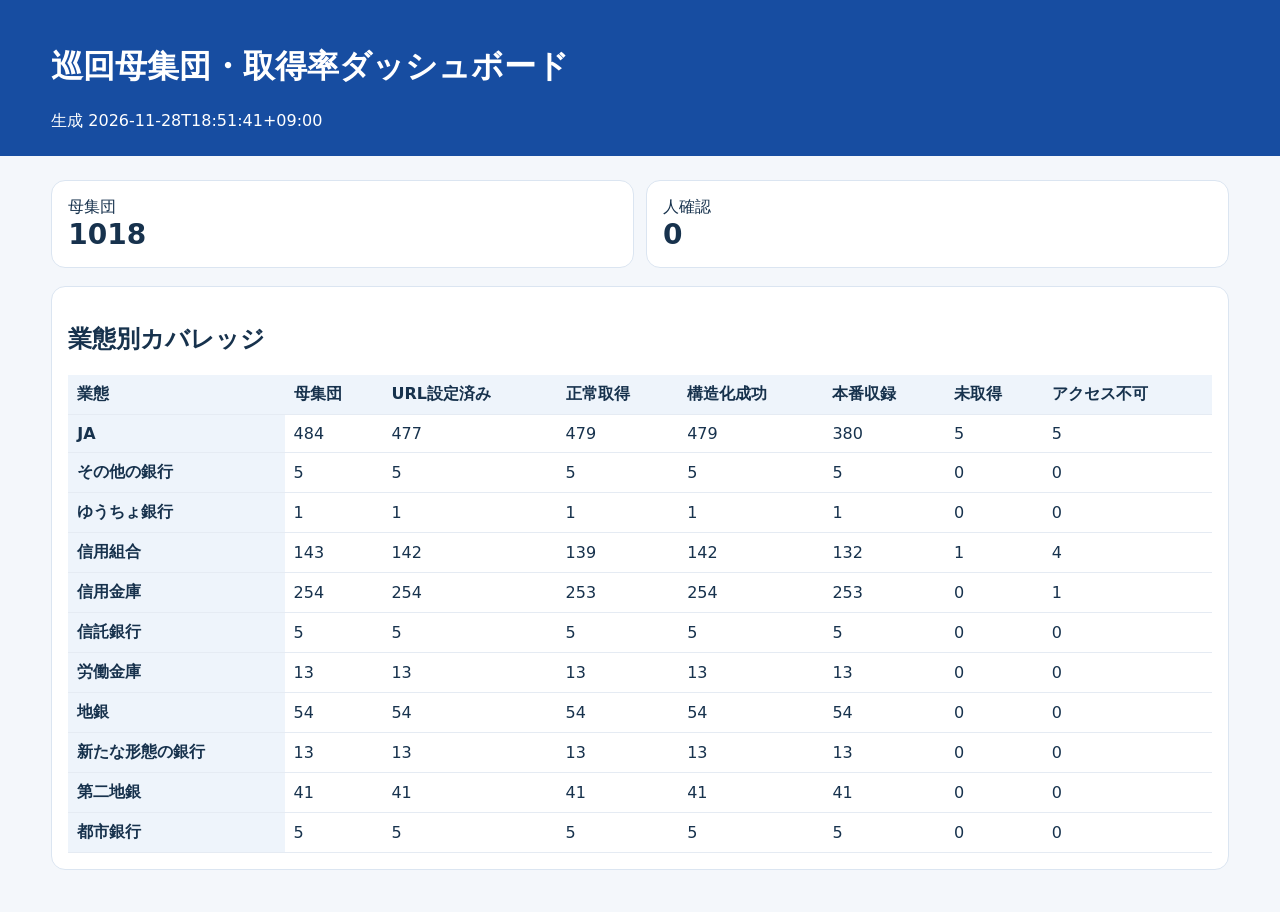
==== commit c943b572: "Publish second follow-up verified deposit rates for 2026-11-28" ====
--- a/QUALITY_COVERAGE_DASHBOARD.html
+++ b/QUALITY_COVERAGE_DASHBOARD.html
@@ -1,5 +1,5 @@
 <!doctype html><html lang="ja"><head><meta charset="utf-8"><meta name="viewport" content="width=device-width,initial-scale=1"><title>巡回母集団・取得率ダッシュボード</title>
 <style>body{font-family:system-ui,sans-serif;margin:0;background:#f4f7fb;color:#17324d}header{padding:24px 4%;background:#174da1;color:white}main{padding:24px 4%}.cards{display:grid;grid-template-columns:repeat(auto-fit,minmax(150px,1fr));gap:12px}.card,section{background:white;border:1px solid #dbe5f1;border-radius:14px;padding:16px;margin-bottom:18px}.n{font-size:28px;font-weight:800}table{width:100%;border-collapse:collapse}th,td{padding:9px;border-bottom:1px solid #e5ebf3;text-align:left}th{background:#eef4fb;position:sticky;top:0}.scroll{max-height:65vh;overflow:auto}input,select{padding:9px;border:1px solid #bdcbe0;border-radius:8px;margin:4px}.tag{background:#e9f1ff;border-radius:999px;padding:3px 8px}a{color:#075bb5}</style></head><body><header><h1>巡回母集団・取得率ダッシュボード</h1><div id="generated"></div></header><main><div class="cards" id="cards"></div><section><h2>業態別カバレッジ</h2><div class="scroll"><table><thead><tr><th>業態</th><th>母集団</th><th>URL設定済み</th><th>正常取得</th><th>構造化成功</th><th>本番収録</th><th>未取得</th><th>アクセス不可</th></tr></thead><tbody id="coverage"></tbody></table></div></section>
 
-<script id="quality-data" type="application/json">{&quot;coverage&quot;: {&quot;generated_at&quot;: &quot;2026-11-28T18:00:26+09:00&quot;, &quot;population&quot;: 1018, &quot;latest_complete_session&quot;: &quot;collect_20261031_113741&quot;, &quot;summary&quot;: [{&quot;industry&quot;: &quot;JA&quot;, &quot;population&quot;: 484, &quot;url_configured&quot;: 477, &quot;normal_fetch&quot;: 479, &quot;structured_success&quot;: 479, &quot;production_recorded&quot;: 380, &quot;unacquired&quot;: 5, &quot;inaccessible&quot;: 5}, {&quot;industry&quot;: &quot;その他の銀行&quot;, &quot;population&quot;: 5, &quot;url_configured&quot;: 5, &quot;normal_fetch&quot;: 5, &quot;structured_success&quot;: 5, &quot;production_recorded&quot;: 5, &quot;unacquired&quot;: 0, &quot;inaccessible&quot;: 0}, {&quot;industry&quot;: &quot;ゆうちょ銀行&quot;, &quot;population&quot;: 1, &quot;url_configured&quot;: 1, &quot;normal_fetch&quot;: 1, &quot;structured_success&quot;: 1, &quot;production_recorded&quot;: 1, &quot;unacquired&quot;: 0, &quot;inaccessible&quot;: 0}, {&quot;industry&quot;: &quot;信用組合&quot;, &quot;population&quot;: 143, &quot;url_configured&quot;: 142, &quot;normal_fetch&quot;: 139, &quot;structured_success&quot;: 142, &quot;production_recorded&quot;: 132, &quot;unacquired&quot;: 1, &quot;inaccessible&quot;: 4}, {&quot;industry&quot;: &quot;信用金庫&quot;, &quot;population&quot;: 254, &quot;url_configured&quot;: 254, &quot;normal_fetch&quot;: 253, &quot;structured_success&quot;: 254, &quot;production_recorded&quot;: 253, &quot;unacquired&quot;: 0, &quot;inaccessible&quot;: 1}, {&quot;industry&quot;: &quot;信託銀行&quot;, &quot;population&quot;: 5, &quot;url_configured&quot;: 5, &quot;normal_fetch&quot;: 5, &quot;structured_success&quot;: 5, &quot;production_recorded&quot;: 5, &quot;unacquired&quot;: 0, &quot;inaccessible&quot;: 0}, {&quot;industry&quot;: &quot;労働金庫&quot;, &quot;population&quot;: 13, &quot;url_configured&quot;: 13, &quot;normal_fetch&quot;: 13, &quot;structured_success&quot;: 13, &quot;production_recorded&quot;: 13, &quot;unacquired&quot;: 0, &quot;inaccessible&quot;: 0}, {&quot;industry&quot;: &quot;地銀&quot;, &quot;population&quot;: 54, &quot;url_configured&quot;: 54, &quot;normal_fetch&quot;: 54, &quot;structured_success&quot;: 54, &quot;production_recorded&quot;: 54, &quot;unacquired&quot;: 0, &quot;inaccessible&quot;: 0}, {&quot;industry&quot;: &quot;新たな形態の銀行&quot;, &quot;population&quot;: 13, &quot;url_configured&quot;: 13, &quot;normal_fetch&quot;: 13, &quot;structured_success&quot;: 13, &quot;production_recorded&quot;: 13, &quot;unacquired&quot;: 0, &quot;inaccessible&quot;: 0}, {&quot;industry&quot;: &quot;第二地銀&quot;, &quot;population&quot;: 41, &quot;url_configured&quot;: 41, &quot;normal_fetch&quot;: 41, &quot;structured_success&quot;: 41, &quot;production_recorded&quot;: 41, &quot;unacquired&quot;: 0, &quot;inaccessible&quot;: 0}, {&quot;industry&quot;: &quot;都市銀行&quot;, &quot;population&quot;: 5, &quot;url_configured&quot;: 5, &quot;normal_fetch&quot;: 5, &quot;structured_success&quot;: 5, &quot;production_recorded&quot;: 5, &quot;unacquired&quot;: 0, &quot;inaccessible&quot;: 0}], &quot;institutions&quot;: [{&quot;institution_name&quot;: &quot;北海道銀行&quot;, &quot;industry&quot;: &quot;地銀&quot;, &quot;prefecture&quot;: &quot;北海道&quot;, &quot;url_configured&quot;: true, &quot;normal_fetch&quot;: true, &quot;structured_success&quot;: true, &quot;production_recorded&quot;: true, &quot;campaign_recorded&quot;: true, &quot;ordinary_recorded&quot;: true, &quot;unacquired&quot;: false, &quot;inaccessible&quot;: false}, {&quot;institution_name&quot;: &quot;北洋銀行&quot;, &quot;industry&quot;: &quot;第二地銀&quot;, &quot;prefecture&quot;: &quot;北海道&quot;, &quot;url_configured&quot;: true, &quot;normal_fetch&quot;: true, &quot;structured_success&quot;: true, &quot;production_recorded&quot;: true, &quot;campaign_recorded&quot;: true, &quot;ordinary_recorded&quot;: true, &quot;unacquired&quot;: false, &quot;inaccessible&quot;: false}, {&quot;institution_name&quot;: &quot;北海道信用金庫&quot;, &quot;industry&quot;: &quot;信用金庫&quot;, &quot;prefecture&quot;: &quot;北海道&quot;, &quot;url_configured&quot;: true, &quot;normal_fetch&quot;: true, &quot;structured_success&quot;: true, &quot;production_recorded&quot;: true, &quot;campaign_recorded&quot;: true, &quot;ordinary_recorded&quot;: true, &quot;unacquired&quot;: false, &quot;inaccessible&quot;: false}, {&quot;institution_name&quot;: &quot;室蘭信用金庫&quot;, &quot;industry&quot;: &quot;信用金庫&quot;, &quot;prefecture&quot;: &quot;北海道&quot;, &quot;url_configured&quot;: true, &quot;normal_fetch&quot;: true, &quot;structured_success&quot;: true, &quot;production_recorded&quot;: true, &quot;campaign_recorded&quot;: false, &quot;ordinary_recorded&quot;: true, &quot;unacquired&quot;: false, &quot;inaccessible&quot;: false}, {&quot;institution_name&quot;: &quot;空知信用金庫&quot;, &quot;industry&quot;: &quot;信用金庫&quot;, &quot;prefecture&quot;: &quot;北海道&quot;, &quot;url_configured&quot;: true, &quot;normal_fetch&quot;: true, &quot;structured_success&quot;: true, &quot;production_recorded&quot;: true, &quot;campaign_recorded&quot;: true, &quot;ordinary_recorded&quot;: true, &quot;unacquired&quot;: false, &quot;inaccessible&quot;: false}, {&quot;institution_name&quot;: &quot;苫小牧信用金庫&quot;, &quot;industry&quot;: &quot;信用金庫&quot;, &quot;prefecture&quot;: &quot;北海道&quot;, &quot;url_configured&quot;: true, &quot;normal_fetch&quot;: true, &quot;structured_success&quot;: true, &quot;production_recorded&quot;: true, &quot;campaign_recorded&quot;: true, &quot;ordinary_recorded&quot;: true, &quot;unacquired&quot;: false, &quot;inaccessible&quot;: false}, {&quot;institution_name&quot;: &quot;北門信用金庫&quot;, &quot;industry&quot;: &quot;信用金庫&quot;, &quot;prefecture&quot;: &quot;北海道&quot;, &quot;url_configured&quot;: true, &quot;normal_fetch&quot;: true, &quot;structured_success&quot;: true, &quot;production_recorded&quot;: true, &quot;campaign_recorded&quot;: true, &quot;ordinary_recorded&quot;: true, &quot;unacquired&quot;: false, &quot;inaccessible&quot;: false}, {&quot;institution_name&quot;: &quot;伊達信用金庫&quot;, &quot;industry&quot;: &quot;信用金庫&quot;, &quot;prefecture&quot;: &quot;北海道&quot;, &quot;url_configured&quot;: true, &quot;normal_fetch&quot;: true, &quot;structured_success&quot;: true, &quot;production_recorded&quot;: true, &quot;campaign_recorded&quot;: false, &quot;ordinary_recorded&quot;: true, &quot;unacquired&quot;: false, &quot;inaccessible&quot;: false}, {&quot;institution_name&quot;: &quot;北空知信用金庫&quot;, &quot;industry&quot;: &quot;信用金庫&quot;, &quot;prefecture&quot;: &quot;北海道&quot;, &quot;url_configured&quot;: true, &quot;normal_fetch&quot;: true, &quot;structured_success&quot;: true, &quot;production_recorded&quot;: true, &quot;campaign_recorded&quot;: true, &quot;ordinary_recorded&quot;: true, &quot;unacquired&quot;: false, &quot;inaccessible&quot;: false}, {&quot;institution_name&quot;: &quot;日高信用金庫&quot;, &quot;industry&quot;: &quot;信用金庫&quot;, &quot;prefecture&quot;: &quot;北海道&quot;, &quot;url_configured&quot;: true, &quot;normal_fetch&quot;: true, &quot;structured_success&quot;: true, &quot;production_recorded&quot;: true, &quot;campaign_recorded&quot;: true, &quot;ordinary_recorded&quot;: true, &quot;unacquired&quot;: false, &quot;inaccessible&quot;: false}, {&quot;institution_name&quot;: &quot;渡島信用金庫&quot;, &quot;industry&quot;: &quot;信用金庫&quot;, &quot;prefecture&quot;: &quot;北海道&quot;, &quot;url_configured&quot;: true, &quot;normal_fetch&quot;: true, &quot;structured_success&quot;: true, &quot;production_recorded&quot;: true, &quot;campaign_recorded&quot;: true, &quot;ordinary_recorded&quot;: true, &quot;unacquired&quot;: false, &quot;inaccessible&quot;: false}, {&quot;institution_name&quot;: &quot;道南うみ街信用金庫&quot;, &quot;industry&quot;: &quot;信用金庫&quot;, &quot;prefecture&quot;: &quot;北海道&quot;, &quot;url_configured&quot;: true, &quot;normal_fetch&quot;: true, &quot;structured_success&quot;: true, &quot;production_recorded&quot;: true, &quot;campaign_recorded&quot;: false, &quot;ordinary_recorded&quot;: true, &quot;unacquired&quot;: false, &quot;inaccessible&quot;: false}, {&quot;institution_name&quot;: &quot;旭川信用金庫&quot;, &quot;industry&quot;: &quot;信用金庫&quot;, &quot;prefecture&quot;: &quot;北海道&quot;, &quot;url_configured&quot;: true, &quot;normal_fetch&quot;: true, &quot;structured_success&quot;: true, &quot;production_recorded&quot;: true, &quot;campaign_recorded&quot;: true, &quot;ordinary_recorded&quot;: true, &quot;unacquired&quot;: false, &quot;inaccessible&quot;: false}, {&quot;institution_name&quot;: &quot;稚内信用金庫&quot;, &quot;industry&quot;: &quot;信用金庫&quot;, &quot;prefecture&quot;: &quot;北海道&quot;, &quot;url_configured&quot;: true, &quot;normal_fetch&quot;: true, &quot;structured_success&quot;: true, &quot;production_recorded&quot;: true, &quot;campaign_recorded&quot;: false, &quot;ordinary_recorded&quot;: true, &quot;unacquired&quot;: false, &quot;inaccessible&quot;: false}, {&quot;institution_name&quot;: &quot;留萌信用金庫&quot;, &quot;industry&quot;: &quot;信用金庫&quot;, &quot;prefecture&quot;: &quot;北海道&quot;, &quot;url_configured&quot;: true, &quot;normal_fetch&quot;: true, &quot;structured_success&quot;: true, &quot;production_recorded&quot;: true, &quot;campaign_recorded&quot;: false, &quot;ordinary_recorded&quot;: true, &quot;unacquired&quot;: false, &quot;inaccessible&quot;: false}, {&quot;institution_name&quot;: &quot;北星信用金庫&quot;, &quot;industry&quot;: &quot;信用金庫&quot;, &quot;prefecture&quot;: &quot;北海道&quot;, &quot;url_configured&quot;: true, &quot;normal_fetch&quot;: true, &quot;structured_success&quot;: true, &quot;production_recorded&quot;: true, &quot;campaign_recorded&quot;: false, &quot;ordinary_recorded&quot;: true, &quot;unacquired&quot;: false, &quot;inaccessible&quot;: false}, {&quot;institution_name&quot;: &quot;帯広信用金庫&quot;, &quot;industry&quot;: &quot;信用金庫&quot;, &quot;prefecture&quot;: &quot;北海道&quot;, &quot;url_configured&quot;: true, &quot;normal_fetch&quot;: true, &quot;structured_success&quot;: true, &quot;production_recorded&quot;: true, &quot;campaign_recorded&quot;: true, &quot;ordinary_recorded&quot;: true, &quot;unacquired&quot;: false, &quot;inaccessible&quot;: false}, {&quot;institution_name&quot;: &quot;釧路信用金庫&quot;, &quot;industry&quot;: &quot;信用金庫&quot;, &quot;prefecture&quot;: &quot;北海道&quot;, &quot;url_configured&quot;: true, &quot;normal_fetch&quot;: true, &quot;structured_success&quot;: true, &quot;production_recorded&quot;: true, &quot;campaign_recorded&quot;: true, &quot;ordinary_recorded&quot;: true, &quot;unacquired&quot;: false, &quot;inaccessible&quot;: false}, {&quot;institution_name&quot;: &quot;大地みらい信用金庫&quot;, &quot;industry&quot;: &quot;信用金庫&quot;, &quot;prefecture&quot;: &quot;北海道&quot;, &quot;url_configured&quot;: true, &quot;normal_fetch&quot;: true, &quot;structured_success&quot;: true, &quot;production_recorded&quot;: true, &quot;campaign_recorded&quot;: true, &quot;ordinary_recorded&quot;: true, &quot;unacquired&quot;: false, &quot;inaccessible&quot;: false}, {&quot;institution_name&quot;: &quot;北見信用金庫&quot;, &quot;industry&quot;: &quot;信用金庫&quot;, &quot;prefecture&quot;: &quot;北海道&quot;, &quot;url_configured&quot;: true, &quot;normal_fetch&quot;: true, &quot;structured_success&quot;: true, &quot;production_recorded&quot;: true, &quot;campaign_recorded&quot;: false, &quot;ordinary_recorded&quot;: true, &quot;unacquired&quot;: false, &quot;inaccessible&quot;: false}, {&quot;institution_name&quot;: &quot;網走信用金庫&quot;, &quot;industry&quot;: &quot;信用金庫&quot;, &quot;prefecture&quot;: &quot;北海道&quot;, &quot;url_configured&quot;: true, &quot;normal_fetch&quot;: true, &quot;structured_success&quot;: true, &quot;production_recorded&quot;: true, &quot;campaign_recorded&quot;: true, &quot;ordinary_recorded&quot;: true, &quot;unacquired&quot;: false, &quot;inaccessible&quot;: false}, {&quot;institution_name&quot;: &quot;遠軽信用金庫&quot;, &quot;industry&quot;: &quot;信用金庫&quot;, &quot;prefecture&quot;: &quot;北海道&quot;, &quot;url_configured&quot;: true, &quot;normal_fetch&quot;: true, &quot;structured_success&quot;: true, &quot;production_recorded&quot;: true, &quot;campaign_recorded&quot;: true, &quot;ordinary_recorded&quot;: true, &quot;unacquired&quot;: false, &quot;inaccessible&quot;: false}, {&quot;institution_name&quot;: &quot;北央信用組合&quot;, &quot;industry&quot;: &quot;信用組合&quot;, &quot;prefecture&quot;: &quot;北海道&quot;, &quot;url_configured&quot;: true, &quot;normal_fetch&quot;: true, &quot;structured_success&quot;: true, &quot;production_recorded&quot;: true, &quot;campaign_recorded&quot;: true, &quot;ordinary_recorded&quot;: true, &quot;unacquired&quot;: false, &quot;inaccessible&quot;: false}, {&quot;institution_name&quot;: &quot;札幌中央信用組合&quot;, &quot;industry&quot;: &quot;信用組合&quot;, &quot;prefecture&quot;: &quot;北海道&quot;, &quot;url_configured&quot;: true, &quot;normal_fetch&quot;: true, &quot;structured_success&quot;: true, &quot;production_recorded&quot;: true, &quot;campaign_recorded&quot;: true, &quot;ordinary_recorded&quot;: true, &quot;unacquired&quot;: false, &quot;inaccessible&quot;: false}, {&quot;institution_name&quot;: &quot;ウリ信用組合&quot;, &quot;industry&quot;: &quot;信用組合&quot;, &quot;prefecture&quot;: &quot;北海道&quot;, &quot;url_configured&quot;: true, &quot;normal_fetch&quot;: false, &quot;structured_success&quot;: true, &quot;production_recorded&quot;: true, &quot;campaign_recorded&quot;: true, &quot;ordinary_recorded&quot;: false, &quot;unacquired&quot;: false, &quot;inaccessible&quot;: true}, {&quot;institution_name&quot;: &quot;函館商工信用組合&quot;, &quot;industry&quot;: &quot;信用組合&quot;, &quot;prefecture&quot;: &quot;北海道&quot;, &quot;url_configured&quot;: true, &quot;normal_fetch&quot;: true, &quot;structured_success&quot;: true, &quot;production_recorded&quot;: true, &quot;campaign_recorded&quot;: true, &quot;ordinary_recorded&quot;: true, &quot;unacquired&quot;: false, &quot;inaccessible&quot;: false}, {&quot;institution_name&quot;: &quot;空知商工信用組合&quot;, &quot;industry&quot;: &quot;信用組合&quot;, &quot;prefecture&quot;: &quot;北海道&quot;, &quot;url_configured&quot;: true, &quot;normal_fetch&quot;: true, &quot;structured_success&quot;: true, &quot;production_recorded&quot;: true, &quot;campaign_recorded&quot;: true, &quot;ordinary_recorded&quot;: true, &quot;unacquired&quot;: false, &quot;inaccessible&quot;: false}, {&quot;institution_name&quot;: &quot;十勝信用組合&quot;, &quot;industry&quot;: &quot;信用組合&quot;, &quot;prefecture&quot;: &quot;北海道&quot;, &quot;url_configured&quot;: true, &quot;normal_fetch&quot;: true, &quot;structured_success&quot;: true, &quot;production_recorded&quot;: true, &quot;campaign_recorded&quot;: true, &quot;ordinary_recorded&quot;: true, &quot;unacquired&quot;: false, &quot;inaccessible&quot;: false}, {&quot;institution_name&quot;: &quot;釧路信用組合&quot;, &quot;industry&quot;: &quot;信用組合&quot;, &quot;prefecture&quot;: &quot;北海道&quot;, &quot;url_configured&quot;: true, &quot;normal_fetch&quot;: true, &quot;structured_success&quot;: true, &quot;production_recorded&quot;: true, &quot;campaign_recorded&quot;: true, &quot;ordinary_recorded&quot;: true, &quot;unacquired&quot;: false, &quot;inaccessible&quot;: false}, {&quot;institution_name&quot;: &quot;北海道労働金庫&quot;, &quot;industry&quot;: &quot;労働金庫&quot;, &quot;prefecture&quot;: &quot;北海道&quot;, &quot;url_configured&quot;: true, &quot;normal_fetch&quot;: true, &quot;structured_success&quot;: true, &quot;production_recorded&quot;: true, &quot;campaign_recorded&quot;: true, &quot;ordinary_recorded&quot;: true, &quot;unacquired&quot;: false, &quot;inaccessible&quot;: false}, {&quot;institution_name&quot;: &quot;JAあさひかわ&quot;, &quot;industry&quot;: &quot;JA&quot;, &quot;prefecture&quot;: &quot;北海道&quot;, &quot;url_configured&quot;: true, &quot;normal_fetch&quot;: true, &quot;structured_success&quot;: true, &quot;production_recorded&quot;: true, &quot;campaign_recorded&quot;: true, &quot;ordinary_recorded&quot;: true, &quot;unacquired&quot;: false, &quot;inaccessible&quot;: false}, {&quot;institution_name&quot;: &quot;JAあしょろ&quot;, &quot;industry&quot;: &quot;JA&quot;, &quot;prefecture&quot;: &quot;北海道&quot;, &quot;url_configured&quot;: true, &quot;normal_fetch&quot;: true, &quot;structured_success&quot;: true, &quot;production_recorded&quot;: false, &quot;campaign_recorded&quot;: false, &quot;ordinary_recorded&quot;: false, &quot;unacquired&quot;: false, &quot;inaccessible&quot;: false}, {&quot;institution_name&quot;: &quot;JAいわみざわ&quot;, &quot;industry&quot;: &quot;JA&quot;, &quot;prefecture&quot;: &quot;北海道&quot;, &quot;url_configured&quot;: true, &quot;normal_fetch&quot;: true, &quot;structured_success&quot;: true, &quot;production_recorded&quot;: true, &quot;campaign_recorded&quot;: true, &quot;ordinary_recorded&quot;: true, &quot;unacquired&quot;: false, &quot;inaccessible&quot;: false}, {&quot;institution_name&quot;: &quot;JAうらほろ&quot;, &quot;industry&quot;: &quot;JA&quot;, &quot;prefecture&quot;: &quot;北海道&quot;, &quot;url_configured&quot;: true, &quot;normal_fetch&quot;: true, &quot;structured_success&quot;: true, &quot;production_recorded&quot;: true, &quot;campaign_recorded&quot;: true, &quot;ordinary_recorded&quot;: false, &quot;unacquired&quot;: false, &quot;inaccessible&quot;: false}, {&quot;institution_name&quot;: &quot;JAえんゆう&quot;, &quot;industry&quot;: &quot;JA&quot;, &quot;prefecture&quot;: &quot;北海道&quot;, &quot;url_configured&quot;: true, &quot;normal_fetch&quot;: true, &quot;structured_success&quot;: true, &quot;production_recorded&quot;: true, &quot;campaign_recorded&quot;: true, &quot;ordinary_recorded&quot;: true, &quot;unacquired&quot;: false, &quot;inaccessible&quot;: false}, {&quot;institution_name&quot;: &quot;JAおとふけ&quot;, &quot;industry&quot;: &quot;JA&quot;, &quot;prefecture&quot;: &quot;北海道&quot;, &quot;url_configured&quot;: true, &quot;normal_fetch&quot;: true, &quot;structured_success&quot;: true, &quot;production_recorded&quot;: true, &quot;campaign_recorded&quot;: true, &quot;ordinary_recorded&quot;: true, &quot;unacquired&quot;: false, &quot;inaccessible&quot;: false}, {&quot;institution_name&quot;: &quot;JAきたそらち&quot;, &quot;industry&quot;: &quot;JA&quot;, &quot;prefecture&quot;: &quot;北海道&quot;, &quot;url_configured&quot;: true, &quot;normal_fetch&quot;: true, &quot;structured_success&quot;: true, &quot;production_recorded&quot;: true, &quot;campaign_recorded&quot;: true, &quot;ordinary_recorded&quot;: true, &quot;unacquired&quot;: false, &quot;inaccessible&quot;: false}, {&quot;institution_name&quot;: &quot;JAきたみらい&quot;, &quot;industry&quot;: &quot;JA&quot;, &quot;prefecture&quot;: &quot;北海道&quot;, &quot;url_configured&quot;: true, &quot;normal_fetch&quot;: true, &quot;structured_success&quot;: true, &quot;production_recorded&quot;: true, &quot;campaign_recorded&quot;: false, &quot;ordinary_recorded&quot;: true, &quot;unacquired&quot;: false, &quot;inaccessible&quot;: false}, {&quot;institution_name&quot;: &quot;JAきょうわ&quot;, &quot;industry&quot;: &quot;JA&quot;, &quot;prefecture&quot;: &quot;北海道&quot;, &quot;url_configured&quot;: true, &quot;normal_fetch&quot;: true, &quot;structured_success&quot;: true, &quot;production_recorded&quot;: false, &quot;campaign_recorded&quot;: false, &quot;ordinary_recorded&quot;: false, &quot;unacquired&quot;: false, &quot;inaccessible&quot;: false}, {&quot;institution_name&quot;: &quot;JAくしろ丹頂&quot;, &quot;industry&quot;: &quot;JA&quot;, &quot;prefecture&quot;: &quot;北海道&quot;, &quot;url_configured&quot;: true, &quot;normal_fetch&quot;: true, &quot;structured_success&quot;: true, &quot;production_recorded&quot;: true, &quot;campaign_recorded&quot;: true, &quot;ordinary_recorded&quot;: false, &quot;unacquired&quot;: false, &quot;inaccessible&quot;: false}, {&quot;institution_name&quot;: &quot;JAけねべつ&quot;, &quot;industry&quot;: &quot;JA&quot;, &quot;prefecture&quot;: &quot;北海道&quot;, &quot;url_configured&quot;: true, &quot;normal_fetch&quot;: true, &quot;structured_success&quot;: true, &quot;production_recorded&quot;: false, &quot;campaign_recorded&quot;: false, &quot;ordinary_recorded&quot;: false, &quot;unacquired&quot;: false, &quot;inaccessible&quot;: false}, {&quot;institution_name&quot;: &quot;JAこしみず&quot;, &quot;industry&quot;: &quot;JA&quot;, &quot;prefecture&quot;: &quot;北海道&quot;, &quot;url_configured&quot;: true, &quot;normal_fetch&quot;: true, &quot;structured_success&quot;: true, &quot;production_recorded&quot;: false, &quot;campaign_recorded&quot;: false, &quot;ordinary_recorded&quot;: false, &quot;unacquired&quot;: false, &quot;inaccessible&quot;: false}, {&quot;institution_name&quot;: &quot;JAさっぽろ&quot;, &quot;industry&quot;: &quot;JA&quot;, &quot;prefecture&quot;: &quot;北海道&quot;, &quot;url_configured&quot;: true, &quot;normal_fetch&quot;: true, &quot;structured_success&quot;: true, &quot;production_recorded&quot;: true, &quot;campaign_recorded&quot;: true, &quot;ordinary_recorded&quot;: true, &quot;unacquired&quot;: false, &quot;inaccessible&quot;: false}, {&quot;institution_name&quot;: &quot;JAさつない&quot;, &quot;industry&quot;: &quot;JA&quot;, &quot;prefecture&quot;: &quot;北海道&quot;, &quot;url_configured&quot;: true, &quot;normal_fetch&quot;: true, &quot;structured_success&quot;: true, &quot;production_recorded&quot;: false, &quot;campaign_recorded&quot;: false, &quot;ordinary_recorded&quot;: false, &quot;unacquired&quot;: false, &quot;inaccessible&quot;: false}, {&quot;institution_name&quot;: &quot;JAさらべつ&quot;, &quot;industry&quot;: &quot;JA&quot;, &quot;prefecture&quot;: &quot;北海道&quot;, &quot;url_configured&quot;: true, &quot;normal_fetch&quot;: true, &quot;structured_success&quot;: true, &quot;production_recorded&quot;: false, &quot;campaign_recorded&quot;: false, &quot;ordinary_recorded&quot;: false, &quot;unacquired&quot;: false, &quot;inaccessible&quot;: false}, {&quot;institution_name&quot;: &quot;JAしずない&quot;, &quot;industry&quot;: &quot;JA&quot;, &quot;prefecture&quot;: &quot;北海道&quot;, &quot;url_configured&quot;: true, &quot;normal_fetch&quot;: true, &quot;structured_success&quot;: true, &quot;production_recorded&quot;: false, &quot;campaign_recorded&quot;: false, &quot;ordinary_recorded&quot;: false, &quot;unacquired&quot;: false, &quot;inaccessible&quot;: false}, {&quot;institution_name&quot;: &quot;JAしべちゃ&quot;, &quot;industry&quot;: &quot;JA&quot;, &quot;prefecture&quot;: &quot;北海道&quot;, &quot;url_configured&quot;: true, &quot;normal_fetch&quot;: true, &quot;structured_success&quot;: true, &quot;production_recorded&quot;: false, &quot;campaign_recorded&quot;: false, &quot;ordinary_recorded&quot;: false, &quot;unacquired&quot;: false, &quot;inaccessible&quot;: false}, {&quot;institution_name&quot;: &quot;JAしれとこ斜里&quot;, &quot;industry&quot;: &quot;JA&quot;, &quot;prefecture&quot;: &quot;北海道&quot;, &quot;url_configured&quot;: true, &quot;normal_fetch&quot;: true, &quot;structured_success&quot;: true, &quot;production_recorded&quot;: false, &quot;campaign_recorded&quot;: false, &quot;ordinary_recorded&quot;: false, &quot;unacquired&quot;: false, &quot;inaccessible&quot;: false}, {&quot;institution_name&quot;: &quot;JAそらち南&quot;, &quot;industry&quot;: &quot;JA&quot;, &quot;prefecture&quot;: &quot;北海道&quot;, &quot;url_configured&quot;: true, &quot;normal_fetch&quot;: true, &quot;structured_success&quot;: true, &quot;production_recorded&quot;: false, &quot;campaign_recorded&quot;: false, &quot;ordinary_recorded&quot;: false, &quot;unacquired&quot;: false, &quot;inaccessible&quot;: false}, {&quot;institution_name&quot;: &quot;JAたいせつ&quot;, &quot;industry&quot;: &quot;JA&quot;, &quot;prefecture&quot;: &quot;北海道&quot;, &quot;url_configured&quot;: true, &quot;normal_fetch&quot;: true, &quot;structured_success&quot;: true, &quot;production_recorded&quot;: false, &quot;campaign_recorded&quot;: false, &quot;ordinary_recorded&quot;: false, &quot;unacquired&quot;: false, &quot;inaccessible&quot;: false}, {&quot;institution_name&quot;: &quot;JAたきかわ&quot;, &quot;industry&quot;: &quot;JA&quot;, &quot;prefecture&quot;: &quot;北海道&quot;, &quot;url_configured&quot;: true, &quot;normal_fetch&quot;: true, &quot;structured_success&quot;: true, &quot;production_recorded&quot;: true, &quot;campaign_recorded&quot;: true, &quot;ordinary_recorded&quot;: true, &quot;unacquired&quot;: false, &quot;inaccessible&quot;: false}, {&quot;institution_name&quot;: &quot;JAつべつ&quot;, &quot;industry&quot;: &quot;JA&quot;, &quot;prefecture&quot;: &quot;北海道&quot;, &quot;url_configured&quot;: true, &quot;normal_fetch&quot;: true, &quot;structured_success&quot;: true, &quot;production_recorded&quot;: false, &quot;campaign_recorded&quot;: false, &quot;ordinary_recorded&quot;: false, &quot;unacquired&quot;: false, &quot;inaccessible&quot;: false}, {&quot;institution_name&quot;: &quot;JAとうや湖&quot;, &quot;industry&quot;: &quot;JA&quot;, &quot;prefecture&quot;: &quot;北海道&quot;, &quot;url_configured&quot;: true, &quot;normal_fetch&quot;: true, &quot;structured_success&quot;: true, &quot;production_recorded&quot;: true, &quot;campaign_recorded&quot;: true, &quot;ordinary_recorded&quot;: false, &quot;unacquired&quot;: false, &quot;inaccessible&quot;: false}, {&quot;institution_name&quot;: &quot;JAところ&quot;, &quot;industry&quot;: &quot;JA&quot;, &quot;prefecture&quot;: &quot;北海道&quot;, &quot;url_configured&quot;: true, &quot;normal_fetch&quot;: true, &quot;structured_success&quot;: true, &quot;production_recorded&quot;: false, &quot;campaign_recorded&quot;: false, &quot;ordinary_recorded&quot;: false, &quot;unacquired&quot;: false, &quot;inaccessible&quot;: false}, {&quot;institution_name&quot;: &quot;JAとまこまい広域&quot;, &quot;industry&quot;: &quot;JA&quot;, &quot;prefecture&quot;: &quot;北海道&quot;, &quot;url_configured&quot;: true, &quot;normal_fetch&quot;: true, &quot;structured_success&quot;: true, &quot;production_recorded&quot;: true, &quot;campaign_recorded&quot;: true, &quot;ordinary_recorded&quot;: true, &quot;unacquired&quot;: false, &quot;inaccessible&quot;: false}, {&quot;institution_name&quot;: &quot;JAながぬま&quot;, &quot;industry&quot;: &quot;JA&quot;, &quot;prefecture&quot;: &quot;北海道&quot;, &quot;url_configured&quot;: true, &quot;normal_fetch&quot;: true, &quot;structured_success&quot;: true, &quot;production_recorded&quot;: false, &quot;campaign_recorded&quot;: false, &quot;ordinary_recorded&quot;: false, &quot;unacquired&quot;: false, &quot;inaccessible&quot;: false}, {&quot;institution_name&quot;: &quot;JAなんぽろ&quot;, &quot;industry&quot;: &quot;JA&quot;, &quot;prefecture&quot;: &quot;北海道&quot;, &quot;url_configured&quot;: true, &quot;normal_fetch&quot;: true, &quot;structured_success&quot;: true, &quot;production_recorded&quot;: true, &quot;campaign_recorded&quot;: true, &quot;ordinary_recorded&quot;: false, &quot;unacquired&quot;: false, &quot;inaccessible&quot;: false}, {&quot;institution_name&quot;: &quot;JAにいかっぷ&quot;, &quot;industry&quot;: &quot;JA&quot;, &quot;prefecture&quot;: &quot;北海道&quot;, &quot;url_configured&quot;: true, &quot;normal_fetch&quot;: true, &quot;structured_success&quot;: true, &quot;production_recorded&quot;: false, &quot;campaign_recorded&quot;: false, &quot;ordinary_recorded&quot;: false, &quot;unacquired&quot;: false, &quot;inaccessible&quot;: false}, {&quot;institution_name&quot;: &quot;JAひがしかわ&quot;, &quot;industry&quot;: &quot;JA&quot;, &quot;prefecture&quot;: &quot;北海道&quot;, &quot;url_configured&quot;: true, &quot;normal_fetch&quot;: true, &quot;structured_success&quot;: true, &quot;production_recorded&quot;: false, &quot;campaign_recorded&quot;: false, &quot;ordinary_recorded&quot;: false, &quot;unacquired&quot;: false, &quot;inaccessible&quot;: false}, {&quot;institution_name&quot;: &quot;JAひがし宗谷&quot;, &quot;industry&quot;: &quot;JA&quot;, &quot;prefecture&quot;: &quot;北海道&quot;, &quot;url_configured&quot;: true, &quot;normal_fetch&quot;: true, &quot;structured_success&quot;: true, &quot;production_recorded&quot;: true, &quot;campaign_recorded&quot;: false, &quot;ordinary_recorded&quot;: true, &quot;unacquired&quot;: false, &quot;inaccessible&quot;: false}, {&quot;institution_name&quot;: &quot;JAひだか東&quot;, &quot;industry&quot;: &quot;JA&quot;, &quot;prefecture&quot;: &quot;北海道&quot;, &quot;url_configured&quot;: true, &quot;normal_fetch&quot;: true, &quot;structured_success&quot;: true, &quot;production_recorded&quot;: true, &quot;campaign_recorded&quot;: true, &quot;ordinary_recorded&quot;: false, &quot;unacquired&quot;: false, &quot;inaccessible&quot;: false}, {&quot;institution_name&quot;: &quot;JAひろお&quot;, &quot;industry&quot;: &quot;JA&quot;, &quot;prefecture&quot;: &quot;北海道&quot;, &quot;url_configured&quot;: true, &quot;normal_fetch&quot;: true, &quot;structured_success&quot;: true, &quot;production_recorded&quot;: false, &quot;campaign_recorded&quot;: false, &quot;ordinary_recorded&quot;: false, &quot;unacquired&quot;: false, &quot;inaccessible&quot;: false}, {&quot;institution_name&quot;: &quot;JAびえい&quot;, &quot;industry&quot;: &quot;JA&quot;, &quot;prefecture&quot;: &quot;北海道&quot;, &quot;url_configured&quot;: true, &quot;normal_fetch&quot;: true, &quot;structured_success&quot;: true, &quot;production_recorded&quot;: true, &quot;campaign_recorded&quot;: true, &quot;ordinary_recorded&quot;: false, &quot;unacquired&quot;: false, &quot;inaccessible&quot;: false}, {&quot;institution_name&quot;: &quot;JAびばい&quot;, &quot;industry&quot;: &quot;JA&quot;, &quot;prefecture&quot;: &quot;北海道&quot;, &quot;url_configured&quot;: true, &quot;normal_fetch&quot;: true, &quot;structured_success&quot;: true, &quot;production_recorded&quot;: true, &quot;campaign_recorded&quot;: false, &quot;ordinary_recorded&quot;: true, &quot;unacquired&quot;: false, &quot;inaccessible&quot;: false}, {&quot;institution_name&quot;: &quot;JAびほろ&quot;, &quot;industry&quot;: &quot;JA&quot;, &quot;prefecture&quot;: &quot;北海道&quot;, &quot;url_configured&quot;: true, &quot;normal_fetch&quot;: true, &quot;structured_success&quot;: true, &quot;production_recorded&quot;: true, &quot;campaign_recorded&quot;: true, &quot;ordinary_recorded&quot;: true, &quot;unacquired&quot;: false, &quot;inaccessible&quot;: false}, {&quot;institution_name&quot;: &quot;JAびらとり&quot;, &quot;industry&quot;: &quot;JA&quot;, &quot;prefecture&quot;: &quot;北海道&quot;, &quot;url_configured&quot;: true, &quot;normal_fetch&quot;: true, &quot;structured_success&quot;: true, &quot;production_recorded&quot;: true, &quot;campaign_recorded&quot;: true, &quot;ordinary_recorded&quot;: true, &quot;unacquired&quot;: false, &quot;inaccessible&quot;: false}, {&quot;institution_name&quot;: &quot;JAぴっぷ町&quot;, &quot;industry&quot;: &quot;JA&quot;, &quot;prefecture&quot;: &quot;北海道&quot;, &quot;url_configured&quot;: true, &quot;normal_fetch&quot;: true, &quot;structured_success&quot;: true, &quot;production_recorded&quot;: false, &quot;campaign_recorded&quot;: false, &quot;ordinary_recorded&quot;: false, &quot;unacquired&quot;: false, &quot;inaccessible&quot;: false}, {&quot;institution_name&quot;: &quot;JAふらの&quot;, &quot;industry&quot;: &quot;JA&quot;, &quot;prefecture&quot;: &quot;北海道&quot;, &quot;url_configured&quot;: true, &quot;normal_fetch&quot;: true, &quot;structured_success&quot;: true, &quot;production_recorded&quot;: true, &quot;campaign_recorded&quot;: true, &quot;ordinary_recorded&quot;: true, &quot;unacquired&quot;: false, &quot;inaccessible&quot;: false}, {&quot;institution_name&quot;: &quot;JAみついし&quot;, &quot;industry&quot;: &quot;JA&quot;, &quot;prefecture&quot;: &quot;北海道&quot;, &quot;url_configured&quot;: true, &quot;normal_fetch&quot;: true, &quot;structured_success&quot;: true, &quot;production_recorded&quot;: false, &quot;campaign_recorded&quot;: false, &quot;ordinary_recorded&quot;: false, &quot;unacquired&quot;: false, &quot;inaccessible&quot;: false}, {&quot;institution_name&quot;: &quot;JAみねのぶ&quot;, &quot;industry&quot;: &quot;JA&quot;, &quot;prefecture&quot;: &quot;北海道&quot;, &quot;url_configured&quot;: true, &quot;normal_fetch&quot;: true, &quot;structured_success&quot;: true, &quot;production_recorded&quot;: true, &quot;campaign_recorded&quot;: true, &quot;ordinary_recorded&quot;: false, &quot;unacquired&quot;: false, &quot;inaccessible&quot;: false}, {&quot;institution_name&quot;: &quot;JAむかわ&quot;, &quot;industry&quot;: &quot;JA&quot;, &quot;prefecture&quot;: &quot;北海道&quot;, &quot;url_configured&quot;: true, &quot;normal_fetch&quot;: true, &quot;structured_success&quot;: true, &quot;production_recorded&quot;: false, &quot;campaign_recorded&quot;: false, &quot;ordinary_recorded&quot;: false, &quot;unacquired&quot;: false, &quot;inaccessible&quot;: false}, {&quot;institution_name&quot;: &quot;JAめまんべつ&quot;, &quot;industry&quot;: &quot;JA&quot;, &quot;prefecture&quot;: &quot;北海道&quot;, &quot;url_configured&quot;: true, &quot;normal_fetch&quot;: true, &quot;structured_success&quot;: true, &quot;production_recorded&quot;: false, &quot;campaign_recorded&quot;: false, &quot;ordinary_recorded&quot;: false, &quot;unacquired&quot;: false, &quot;inaccessible&quot;: false}, {&quot;institution_name&quot;: &quot;JAめむろ&quot;, &quot;industry&quot;: &quot;JA&quot;, &quot;prefecture&quot;: &quot;北海道&quot;, &quot;url_configured&quot;: true, &quot;normal_fetch&quot;: true, &quot;structured_success&quot;: true, &quot;production_recorded&quot;: true, &quot;campaign_recorded&quot;: true, &quot;ordinary_recorded&quot;: true, &quot;unacquired&quot;: false, &quot;inaccessible&quot;: false}, {&quot;institution_name&quot;: &quot;JAゆうべつ町&quot;, &quot;industry&quot;: &quot;JA&quot;, &quot;prefecture&quot;: &quot;北海道&quot;, &quot;url_configured&quot;: true, &quot;normal_fetch&quot;: true, &quot;structured_success&quot;: true, &quot;production_recorded&quot;: false, &quot;campaign_recorded&quot;: false, &quot;ordinary_recorded&quot;: false, &quot;unacquired&quot;: false, &quot;inaccessible&quot;: false}, {&quot;institution_name&quot;: &quot;JAよいち&quot;, &quot;industry&quot;: &quot;JA&quot;, &quot;prefecture&quot;: &quot;北海道&quot;, &quot;url_configured&quot;: true, &quot;normal_fetch&quot;: true, &quot;structured_success&quot;: true, &quot;production_recorded&quot;: true, &quot;campaign_recorded&quot;: false, &quot;ordinary_recorded&quot;: true, &quot;unacquired&quot;: false, &quot;inaccessible&quot;: false}, {&quot;institution_name&quot;: &quot;JAようてい&quot;, &quot;industry&quot;: &quot;JA&quot;, &quot;prefecture&quot;: &quot;北海道&quot;, &quot;url_configured&quot;: true, &quot;normal_fetch&quot;: true, &quot;structured_success&quot;: true, &quot;production_recorded&quot;: true, &quot;campaign_recorded&quot;: true, &quot;ordinary_recorded&quot;: true, &quot;unacquired&quot;: false, &quot;inaccessible&quot;: false}, {&quot;institution_name&quot;: &quot;JAるもい&quot;, &quot;industry&quot;: &quot;JA&quot;, &quot;prefecture&quot;: &quot;北海道&quot;, &quot;url_configured&quot;: true, &quot;normal_fetch&quot;: true, &quot;structured_success&quot;: true, &quot;production_recorded&quot;: false, &quot;campaign_recorded&quot;: false, &quot;ordinary_recorded&quot;: false, &quot;unacquired&quot;: false, &quot;inaccessible&quot;: false}, {&quot;institution_name&quot;: &quot;JAオホーツクはまなす&quot;, &quot;industry&quot;: &quot;JA&quot;, &quot;prefecture&quot;: &quot;北海道&quot;, &quot;url_configured&quot;: true, &quot;normal_fetch&quot;: true, &quot;structured_success&quot;: true, &quot;production_recorded&quot;: true, &quot;campaign_recorded&quot;: true, &quot;ordinary_recorded&quot;: true, &quot;unacquired&quot;: false, &quot;inaccessible&quot;: false}, {&quot;institution_name&quot;: &quot;JAオホーツク網走&quot;, &quot;industry&quot;: &quot;JA&quot;, &quot;prefecture&quot;: &quot;北海道&quot;, &quot;url_configured&quot;: true, &quot;normal_fetch&quot;: true, &quot;structured_success&quot;: true, &quot;production_recorded&quot;: true, &quot;campaign_recorded&quot;: true, &quot;ordinary_recorded&quot;: true, &quot;unacquired&quot;: false, &quot;inaccessible&quot;: false}, {&quot;institution_name&quot;: &quot;JAサロマ&quot;, &quot;industry&quot;: &quot;JA&quot;, &quot;prefecture&quot;: &quot;北海道&quot;, &quot;url_configured&quot;: true, &quot;normal_fetch&quot;: true, &quot;structured_success&quot;: true, &quot;production_recorded&quot;: true, &quot;campaign_recorded&quot;: false, &quot;ordinary_recorded&quot;: true, &quot;unacquired&quot;: false, &quot;inaccessible&quot;: false}, {&quot;institution_name&quot;: &quot;JAピンネ&quot;, &quot;industry&quot;: &quot;JA&quot;, &quot;prefecture&quot;: &quot;北海道&quot;, &quot;url_configured&quot;: true, &quot;normal_fetch&quot;: true, &quot;structured_success&quot;: true, &quot;production_recorded&quot;: true, &quot;campaign_recorded&quot;: true, &quot;ordinary_recorded&quot;: true, &quot;unacquired&quot;: false, &quot;inaccessible&quot;: false}, {&quot;institution_name&quot;: &quot;JA上士幌町&quot;, &quot;industry&quot;: &quot;JA&quot;, &quot;prefecture&quot;: &quot;北海道&quot;, &quot;url_configured&quot;: true, &quot;normal_fetch&quot;: true, &quot;structured_success&quot;: true, &quot;production_recorded&quot;: false, &quot;campaign_recorded&quot;: false, &quot;ordinary_recorded&quot;: false, &quot;unacquired&quot;: false, &quot;inaccessible&quot;: false}, {&quot;institution_name&quot;: &quot;JA上川中央&quot;, &quot;industry&quot;: &quot;JA&quot;, &quot;prefecture&quot;: &quot;北海道&quot;, &quot;url_configured&quot;: true, &quot;normal_fetch&quot;: true, &quot;structured_success&quot;: true, &quot;production_recorded&quot;: false, &quot;campaign_recorded&quot;: false, &quot;ordinary_recorded&quot;: false, &quot;unacquired&quot;: false, &quot;inaccessible&quot;: false}, {&quot;institution_name&quot;: &quot;JA中春別&quot;, &quot;industry&quot;: &quot;JA&quot;, &quot;prefecture&quot;: &quot;北海道&quot;, &quot;url_configured&quot;: true, &quot;normal_fetch&quot;: true, &quot;structured_success&quot;: true, &quot;production_recorded&quot;: false, &quot;campaign_recorded&quot;: false, &quot;ordinary_recorded&quot;: false, &quot;unacquired&quot;: false, &quot;inaccessible&quot;: false}, {&quot;institution_name&quot;: &quot;JA中札内村&quot;, &quot;industry&quot;: &quot;JA&quot;, &quot;prefecture&quot;: &quot;北海道&quot;, &quot;url_configured&quot;: true, &quot;normal_fetch&quot;: true, &quot;structured_success&quot;: true, &quot;production_recorded&quot;: true, &quot;campaign_recorded&quot;: false, &quot;ordinary_recorded&quot;: true, &quot;unacquired&quot;: false, &quot;inaccessible&quot;: false}, {&quot;institution_name&quot;: &quot;JA中標津&quot;, &quot;industry&quot;: &quot;JA&quot;, &quot;prefecture&quot;: &quot;北海道&quot;, &quot;url_configured&quot;: true, &quot;normal_fetch&quot;: true, &quot;structured_success&quot;: true, &quot;production_recorded&quot;: false, &quot;campaign_recorded&quot;: false, &quot;ordinary_recorded&quot;: false, &quot;unacquired&quot;: false, &quot;inaccessible&quot;: false}, {&quot;institution_name&quot;: &quot;JA今金町&quot;, &quot;industry&quot;: &quot;JA&quot;, &quot;prefecture&quot;: &quot;北海道&quot;, &quot;url_configured&quot;: true, &quot;normal_fetch&quot;: true, &quot;structured_success&quot;: true, &quot;production_recorded&quot;: false, &quot;campaign_recorded&quot;: false, &quot;ordinary_recorded&quot;: false, &quot;unacquired&quot;: false, &quot;inaccessible&quot;: false}, {&quot;institution_name&quot;: &quot;JA伊達市&quot;, &quot;industry&quot;: &quot;JA&quot;, &quot;prefecture&quot;: &quot;北海道&quot;, &quot;url_configured&quot;: true, &quot;normal_fetch&quot;: true, &quot;structured_success&quot;: true, &quot;production_recorded&quot;: false, &quot;campaign_recorded&quot;: false, &quot;ordinary_recorded&quot;: false, &quot;unacquired&quot;: false, &quot;inaccessible&quot;: false}, {&quot;institution_name&quot;: &quot;JA函館市亀田&quot;, &quot;industry&quot;: &quot;JA&quot;, &quot;prefecture&quot;: &quot;北海道&quot;, &quot;url_configured&quot;: true, &quot;normal_fetch&quot;: true, &quot;structured_success&quot;: true, &quot;production_recorded&quot;: true, &quot;campaign_recorded&quot;: true, &quot;ordinary_recorded&quot;: false, &quot;unacquired&quot;: false, &quot;inaccessible&quot;: false}, {&quot;institution_name&quot;: &quot;JA北いしかり&quot;, &quot;industry&quot;: &quot;JA&quot;, &quot;prefecture&quot;: &quot;北海道&quot;, &quot;url_configured&quot;: true, &quot;normal_fetch&quot;: true, &quot;structured_success&quot;: true, &quot;production_recorded&quot;: true, &quot;campaign_recorded&quot;: true, &quot;ordinary_recorded&quot;: false, &quot;unacquired&quot;: false, &quot;inaccessible&quot;: false}, {&quot;institution_name&quot;: &quot;JA北いぶき&quot;, &quot;industry&quot;: &quot;JA&quot;, &quot;prefecture&quot;: &quot;北海道&quot;, &quot;url_configured&quot;: true, &quot;normal_fetch&quot;: true, &quot;structured_success&quot;: true, &quot;production_recorded&quot;: true, &quot;campaign_recorded&quot;: false, &quot;ordinary_recorded&quot;: true, &quot;unacquired&quot;: false, &quot;inaccessible&quot;: false}, {&quot;institution_name&quot;: &quot;JA北はるか&quot;, &quot;industry&quot;: &quot;JA&quot;, &quot;prefecture&quot;: &quot;北海道&quot;, &quot;url_configured&quot;: true, &quot;normal_fetch&quot;: true, &quot;structured_success&quot;: true, &quot;production_recorded&quot;: true, &quot;campaign_recorded&quot;: true, &quot;ordinary_recorded&quot;: false, &quot;unacquired&quot;: false, &quot;inaccessible&quot;: false}, {&quot;institution_name&quot;: &quot;JA北ひびき&quot;, &quot;industry&quot;: &quot;JA&quot;, &quot;prefecture&quot;: &quot;北海道&quot;, &quot;url_configured&quot;: true, &quot;normal_fetch&quot;: true, &quot;structured_success&quot;: true, &quot;production_recorded&quot;: true, &quot;campaign_recorded&quot;: true, &quot;ordinary_recorded&quot;: false, &quot;unacquired&quot;: false, &quot;inaccessible&quot;: false}, {&quot;institution_name&quot;: &quot;JA北オホーツク&quot;, &quot;industry&quot;: &quot;JA&quot;, &quot;prefecture&quot;: &quot;北海道&quot;, &quot;url_configured&quot;: true, &quot;normal_fetch&quot;: true, &quot;structured_success&quot;: true, &quot;production_recorded&quot;: false, &quot;campaign_recorded&quot;: false, &quot;ordinary_recorded&quot;: false, &quot;unacquired&quot;: false, &quot;inaccessible&quot;: false}, {&quot;institution_name&quot;: &quot;JA北宗谷&quot;, &quot;industry&quot;: &quot;JA&quot;, &quot;prefecture&quot;: &quot;北海道&quot;, &quot;url_configured&quot;: true, &quot;normal_fetch&quot;: true, &quot;structured_success&quot;: true, &quot;production_recorded&quot;: true, &quot;campaign_recorded&quot;: true, &quot;ordinary_recorded&quot;: true, &quot;unacquired&quot;: false, &quot;inaccessible&quot;: false}, {&quot;institution_name&quot;: &quot;JA十勝池田町&quot;, &quot;industry&quot;: &quot;JA&quot;, &quot;prefecture&quot;: &quot;北海道&quot;, &quot;url_configured&quot;: true, &quot;normal_fetch&quot;: true, &quot;structured_success&quot;: true, &quot;production_recorded&quot;: false, &quot;campaign_recorded&quot;: false, &quot;ordinary_recorded&quot;: false, &quot;unacquired&quot;: false, &quot;inaccessible&quot;: false}, {&quot;institution_name&quot;: &quot;JA十勝清水町&quot;, &quot;industry&quot;: &quot;JA&quot;, &quot;prefecture&quot;: &quot;北海道&quot;, &quot;url_configured&quot;: true, &quot;normal_fetch&quot;: true, &quot;structured_success&quot;: true, &quot;production_recorded&quot;: true, &quot;campaign_recorded&quot;: false, &quot;ordinary_recorded&quot;: true, &quot;unacquired&quot;: false, &quot;inaccessible&quot;: false}, {&quot;institution_name&quot;: &quot;JA士幌町&quot;, &quot;industry&quot;: &quot;JA&quot;, &quot;prefecture&quot;: &quot;北海道&quot;, &quot;url_configured&quot;: true, &quot;normal_fetch&quot;: true, &quot;structured_success&quot;: true, &quot;production_recorded&quot;: false, &quot;campaign_recorded&quot;: false, &quot;ordinary_recorded&quot;: false, &quot;unacquired&quot;: false, &quot;inaccessible&quot;: false}, {&quot;institution_name&quot;: &quot;JA夕張市&quot;, &quot;industry&quot;: &quot;JA&quot;, &quot;prefecture&quot;: &quot;北海道&quot;, &quot;url_configured&quot;: true, &quot;normal_fetch&quot;: true, &quot;structured_success&quot;: true, &quot;production_recorded&quot;: false, &quot;campaign_recorded&quot;: false, &quot;ordinary_recorded&quot;: false, &quot;unacquired&quot;: false, &quot;inaccessible&quot;: false}, {&quot;institution_name&quot;: &quot;JA大樹町&quot;, &quot;industry&quot;: &quot;JA&quot;, &quot;prefecture&quot;: &quot;北海道&quot;, &quot;url_configured&quot;: true, &quot;normal_fetch&quot;: true, &quot;structured_success&quot;: true, &quot;production_recorded&quot;: false, &quot;campaign_recorded&quot;: false, &quot;ordinary_recorded&quot;: false, &quot;unacquired&quot;: false, &quot;inaccessible&quot;: false}, {&quot;institution_name&quot;: &quot;JA宗谷南&quot;, &quot;industry&quot;: &quot;JA&quot;, &quot;prefecture&quot;: &quot;北海道&quot;, &quot;url_configured&quot;: true, &quot;normal_fetch&quot;: true, &quot;structured_success&quot;: true, &quot;production_recorded&quot;: true, &quot;campaign_recorded&quot;: false, &quot;ordinary_recorded&quot;: true, &quot;unacquired&quot;: false, &quot;inaccessible&quot;: false}, {&quot;institution_name&quot;: &quot;JA帯広かわにし&quot;, &quot;industry&quot;: &quot;JA&quot;, &quot;prefecture&quot;: &quot;北海道&quot;, &quot;url_configured&quot;: true, &quot;normal_fetch&quot;: true, &quot;structured_success&quot;: true, &quot;production_recorded&quot;: true, &quot;campaign_recorded&quot;: false, &quot;ordinary_recorded&quot;: true, &quot;unacquired&quot;: false, &quot;inaccessible&quot;: false}, {&quot;institution_name&quot;: &quot;JA帯広大正&quot;, &quot;industry&quot;: &quot;JA&quot;, &quot;prefecture&quot;: &quot;北海道&quot;, &quot;url_configured&quot;: true, &quot;normal_fetch&quot;: true, &quot;structured_success&quot;: true, &quot;production_recorded&quot;: false, &quot;campaign_recorded&quot;: false, &quot;ordinary_recorded&quot;: false, &quot;unacquired&quot;: false, &quot;inaccessible&quot;: false}, {&quot;institution_name&quot;: &quot;JA幌延町&quot;, &quot;industry&quot;: &quot;JA&quot;, &quot;prefecture&quot;: &quot;北海道&quot;, &quot;url_configured&quot;: true, &quot;normal_fetch&quot;: true, &quot;structured_success&quot;: true, &quot;production_recorded&quot;: true, &quot;campaign_recorded&quot;: true, &quot;ordinary_recorded&quot;: false, &quot;unacquired&quot;: false, &quot;inaccessible&quot;: false}, {&quot;institution_name&quot;: &quot;JA幕別町&quot;, &quot;industry&quot;: &quot;JA&quot;, &quot;prefecture&quot;: &quot;北海道&quot;, &quot;url_configured&quot;: true, &quot;normal_fetch&quot;: true, &quot;structured_success&quot;: true, &quot;production_recorded&quot;: false, &quot;campaign_recorded&quot;: false, &quot;ordinary_recorded&quot;: false, &quot;unacquired&quot;: false, &quot;inaccessible&quot;: false}, {&quot;institution_name&quot;: &quot;JA当麻&quot;, &quot;industry&quot;: &quot;JA&quot;, &quot;prefecture&quot;: &quot;北海道&quot;, &quot;url_configured&quot;: true, &quot;normal_fetch&quot;: true, &quot;structured_success&quot;: true, &quot;production_recorded&quot;: false, &quot;campaign_recorded&quot;: false, &quot;ordinary_recorded&quot;: false, &quot;unacquired&quot;: false, &quot;inaccessible&quot;: false}, {&quot;institution_name&quot;: &quot;JA忠類&quot;, &quot;industry&quot;: &quot;JA&quot;, &quot;prefecture&quot;: &quot;北海道&quot;, &quot;url_configured&quot;: true, &quot;normal_fetch&quot;: true, &quot;structured_success&quot;: true, &quot;production_recorded&quot;: true, &quot;campaign_recorded&quot;: true, &quot;ordinary_recorded&quot;: false, &quot;unacquired&quot;: false, &quot;inaccessible&quot;: false}, {&quot;institution_name&quot;: &quot;JA摩周湖&quot;, &quot;industry&quot;: &quot;JA&quot;, &quot;prefecture&quot;: &quot;北海道&quot;, &quot;url_configured&quot;: true, &quot;normal_fetch&quot;: true, &quot;structured_success&quot;: true, &quot;production_recorded&quot;: false, &quot;campaign_recorded&quot;: false, &quot;ordinary_recorded&quot;: false, &quot;unacquired&quot;: false, &quot;inaccessible&quot;: false}, {&quot;institution_name&quot;: &quot;JA新おたる&quot;, &quot;industry&quot;: &quot;JA&quot;, &quot;prefecture&quot;: &quot;北海道&quot;, &quot;url_configured&quot;: true, &quot;normal_fetch&quot;: true, &quot;structured_success&quot;: true, &quot;production_recorded&quot;: false, &quot;campaign_recorded&quot;: false, &quot;ordinary_recorded&quot;: false, &quot;unacquired&quot;: false, &quot;inaccessible&quot;: false}, {&quot;institution_name&quot;: &quot;JA新しのつ&quot;, &quot;industry&quot;: &quot;JA&quot;, &quot;prefecture&quot;: &quot;北海道&quot;, &quot;url_configured&quot;: true, &quot;normal_fetch&quot;: true, &quot;structured_success&quot;: true, &quot;production_recorded&quot;: true, &quot;campaign_recorded&quot;: false, &quot;ordinary_recorded&quot;: true, &quot;unacquired&quot;: false, &quot;inaccessible&quot;: false}, {&quot;institution_name&quot;: &quot;JA新すながわ&quot;, &quot;industry&quot;: &quot;JA&quot;, &quot;prefecture&quot;: &quot;北海道&quot;, &quot;url_configured&quot;: true, &quot;normal_fetch&quot;: true, &quot;structured_success&quot;: true, &quot;production_recorded&quot;: true, &quot;campaign_recorded&quot;: false, &quot;ordinary_recorded&quot;: true, &quot;unacquired&quot;: false, &quot;inaccessible&quot;: false}, {&quot;institution_name&quot;: &quot;JA新はこだて&quot;, &quot;industry&quot;: &quot;JA&quot;, &quot;prefecture&quot;: &quot;北海道&quot;, &quot;url_configured&quot;: true, &quot;normal_fetch&quot;: true, &quot;structured_success&quot;: true, &quot;production_recorded&quot;: true, &quot;campaign_recorded&quot;: true, &quot;ordinary_recorded&quot;: true, &quot;unacquired&quot;: false, &quot;inaccessible&quot;: false}, {&quot;institution_name&quot;: &quot;JA新得町&quot;, &quot;industry&quot;: &quot;JA&quot;, &quot;prefecture&quot;: &quot;北海道&quot;, &quot;url_configured&quot;: true, &quot;normal_fetch&quot;: true, &quot;structured_success&quot;: true, &quot;production_recorded&quot;: false, &quot;campaign_recorded&quot;: false, &quot;ordinary_recorded&quot;: false, &quot;unacquired&quot;: false, &quot;inaccessible&quot;: false}, {&quot;institution_name&quot;: &quot;JA月形町&quot;, &quot;industry&quot;: &quot;JA&quot;, &quot;prefecture&quot;: &quot;北海道&quot;, &quot;url_configured&quot;: true, &quot;normal_fetch&quot;: true, &quot;structured_success&quot;: true, &quot;production_recorded&quot;: false, &quot;campaign_recorded&quot;: false, &quot;ordinary_recorded&quot;: false, &quot;unacquired&quot;: false, &quot;inaccessible&quot;: false}, {&quot;institution_name&quot;: &quot;JA木野&quot;, &quot;industry&quot;: &quot;JA&quot;, &quot;prefecture&quot;: &quot;北海道&quot;, &quot;url_configured&quot;: true, &quot;normal_fetch&quot;: true, &quot;structured_success&quot;: true, &quot;production_recorded&quot;: true, &quot;campaign_recorded&quot;: true, &quot;ordinary_recorded&quot;: true, &quot;unacquired&quot;: false, &quot;inaccessible&quot;: false}, {&quot;institution_name&quot;: &quot;JA本別町&quot;, &quot;industry&quot;: &quot;JA&quot;, &quot;prefecture&quot;: &quot;北海道&quot;, &quot;url_configured&quot;: true, &quot;normal_fetch&quot;: true, &quot;structured_success&quot;: true, &quot;production_recorded&quot;: false, &quot;campaign_recorded&quot;: false, &quot;ordinary_recorded&quot;: false, &quot;unacquired&quot;: false, &quot;inaccessible&quot;: false}, {&quot;institution_name&quot;: &quot;JA東旭川&quot;, &quot;industry&quot;: &quot;JA&quot;, &quot;prefecture&quot;: &quot;北海道&quot;, &quot;url_configured&quot;: true, &quot;normal_fetch&quot;: true, &quot;structured_success&quot;: true, &quot;production_recorded&quot;: false, &quot;campaign_recorded&quot;: false, &quot;ordinary_recorded&quot;: false, &quot;unacquired&quot;: false, &quot;inaccessible&quot;: false}, {&quot;institution_name&quot;: &quot;JA東神楽&quot;, &quot;industry&quot;: &quot;JA&quot;, &quot;prefecture&quot;: &quot;北海道&quot;, &quot;url_configured&quot;: true, &quot;normal_fetch&quot;: true, &quot;structured_success&quot;: true, &quot;production_recorded&quot;: false, &quot;campaign_recorded&quot;: false, &quot;ordinary_recorded&quot;: false, &quot;unacquired&quot;: false, &quot;inaccessible&quot;: false}, {&quot;institution_name&quot;: &quot;JA標津&quot;, &quot;industry&quot;: &quot;JA&quot;, &quot;prefecture&quot;: &quot;北海道&quot;, &quot;url_configured&quot;: true, &quot;normal_fetch&quot;: true, &quot;structured_success&quot;: true, &quot;production_recorded&quot;: false, &quot;campaign_recorded&quot;: false, &quot;ordinary_recorded&quot;: false, &quot;unacquired&quot;: false, &quot;inaccessible&quot;: false}, {&quot;institution_name&quot;: &quot;JA浜中町&quot;, &quot;industry&quot;: &quot;JA&quot;, &quot;prefecture&quot;: &quot;北海道&quot;, &quot;url_configured&quot;: true, &quot;normal_fetch&quot;: true, &quot;structured_success&quot;: true, &quot;production_recorded&quot;: false, &quot;campaign_recorded&quot;: false, &quot;ordinary_recorded&quot;: false, &quot;unacquired&quot;: false, &quot;inaccessible&quot;: false}, {&quot;institution_name&quot;: &quot;JA清里町&quot;, &quot;industry&quot;: &quot;JA&quot;, &quot;prefecture&quot;: &quot;北海道&quot;, &quot;url_configured&quot;: true, &quot;normal_fetch&quot;: true, &quot;structured_success&quot;: true, &quot;production_recorded&quot;: false, &quot;campaign_recorded&quot;: false, &quot;ordinary_recorded&quot;: false, &quot;unacquired&quot;: false, &quot;inaccessible&quot;: false}, {&quot;institution_name&quot;: &quot;JA豊頃町&quot;, &quot;industry&quot;: &quot;JA&quot;, &quot;prefecture&quot;: &quot;北海道&quot;, &quot;url_configured&quot;: true, &quot;normal_fetch&quot;: true, &quot;structured_success&quot;: true, &quot;production_recorded&quot;: false, &quot;campaign_recorded&quot;: false, &quot;ordinary_recorded&quot;: false, &quot;unacquired&quot;: false, &quot;inaccessible&quot;: false}, {&quot;institution_name&quot;: &quot;JA道北なよろ&quot;, &quot;industry&quot;: &quot;JA&quot;, &quot;prefecture&quot;: &quot;北海道&quot;, &quot;url_configured&quot;: true, &quot;normal_fetch&quot;: true, &quot;structured_success&quot;: true, &quot;production_recorded&quot;: false, &quot;campaign_recorded&quot;: false, &quot;ordinary_recorded&quot;: false, &quot;unacquired&quot;: false, &quot;inaccessible&quot;: false}, {&quot;institution_name&quot;: &quot;JA道央&quot;, &quot;industry&quot;: &quot;JA&quot;, &quot;prefecture&quot;: &quot;北海道&quot;, &quot;url_configured&quot;: true, &quot;normal_fetch&quot;: true, &quot;structured_success&quot;: true, &quot;production_recorded&quot;: true, &quot;campaign_recorded&quot;: true, &quot;ordinary_recorded&quot;: true, &quot;unacquired&quot;: false, &quot;inaccessible&quot;: false}, {&quot;institution_name&quot;: &quot;JA道東あさひ&quot;, &quot;industry&quot;: &quot;JA&quot;, &quot;prefecture&quot;: &quot;北海道&quot;, &quot;url_configured&quot;: true, &quot;normal_fetch&quot;: true, &quot;structured_success&quot;: true, &quot;production_recorded&quot;: true, &quot;campaign_recorded&quot;: false, &quot;ordinary_recorded&quot;: true, &quot;unacquired&quot;: false, &quot;inaccessible&quot;: false}, {&quot;institution_name&quot;: &quot;JA釧路太田&quot;, &quot;industry&quot;: &quot;JA&quot;, &quot;prefecture&quot;: &quot;北海道&quot;, &quot;url_configured&quot;: true, &quot;normal_fetch&quot;: true, &quot;structured_success&quot;: true, &quot;production_recorded&quot;: false, &quot;campaign_recorded&quot;: false, &quot;ordinary_recorded&quot;: false, &quot;unacquired&quot;: false, &quot;inaccessible&quot;: false}, {&quot;institution_name&quot;: &quot;JA門別&quot;, &quot;industry&quot;: &quot;JA&quot;, &quot;prefecture&quot;: &quot;北海道&quot;, &quot;url_configured&quot;: true, &quot;normal_fetch&quot;: true, &quot;structured_success&quot;: true, &quot;production_recorded&quot;: false, &quot;campaign_recorded&quot;: false, &quot;ordinary_recorded&quot;: false, &quot;unacquired&quot;: false, &quot;inaccessible&quot;: false}, {&quot;institution_name&quot;: &quot;JA阿寒&quot;, &quot;industry&quot;: &quot;JA&quot;, &quot;prefecture&quot;: &quot;北海道&quot;, &quot;url_configured&quot;: true, &quot;normal_fetch&quot;: true, &quot;structured_success&quot;: true, &quot;production_recorded&quot;: false, &quot;campaign_recorded&quot;: false, &quot;ordinary_recorded&quot;: false, &quot;unacquired&quot;: false, &quot;inaccessible&quot;: false}, {&quot;institution_name&quot;: &quot;JA陸別町&quot;, &quot;industry&quot;: &quot;JA&quot;, &quot;prefecture&quot;: &quot;北海道&quot;, &quot;url_configured&quot;: true, &quot;normal_fetch&quot;: true, &quot;structured_success&quot;: true, &quot;production_recorded&quot;: false, &quot;campaign_recorded&quot;: false, &quot;ordinary_recorded&quot;: false, &quot;unacquired&quot;: false, &quot;inaccessible&quot;: false}, {&quot;institution_name&quot;: &quot;JA鹿追町&quot;, &quot;industry&quot;: &quot;JA&quot;, &quot;prefecture&quot;: &quot;北海道&quot;, &quot;url_configured&quot;: true, &quot;normal_fetch&quot;: true, &quot;structured_success&quot;: true, &quot;production_recorded&quot;: true, &quot;campaign_recorded&quot;: false, &quot;ordinary_recorded&quot;: true, &quot;unacquired&quot;: false, &quot;inaccessible&quot;: false}, {&quot;institution_name&quot;: &quot;青森みちのく銀行&quot;, &quot;industry&quot;: &quot;地銀&quot;, &quot;prefecture&quot;: &quot;青森県&quot;, &quot;url_configured&quot;: true, &quot;normal_fetch&quot;: true, &quot;structured_success&quot;: true, &quot;production_recorded&quot;: true, &quot;campaign_recorded&quot;: false, &quot;ordinary_recorded&quot;: true, &quot;unacquired&quot;: false, &quot;inaccessible&quot;: false}, {&quot;institution_name&quot;: &quot;岩手銀行&quot;, &quot;industry&quot;: &quot;地銀&quot;, &quot;prefecture&quot;: &quot;岩手県&quot;, &quot;url_configured&quot;: true, &quot;normal_fetch&quot;: true, &quot;structured_success&quot;: true, &quot;production_recorded&quot;: true, &quot;campaign_recorded&quot;: true, &quot;ordinary_recorded&quot;: true, &quot;unacquired&quot;: false, &quot;inaccessible&quot;: false}, {&quot;institution_name&quot;: &quot;東北銀行&quot;, &quot;industry&quot;: &quot;第二地銀&quot;, &quot;prefecture&quot;: &quot;岩手県&quot;, &quot;url_configured&quot;: true, &quot;normal_fetch&quot;: true, &quot;structured_success&quot;: true, &quot;production_recorded&quot;: true, &quot;campaign_recorded&quot;: false, &quot;ordinary_recorded&quot;: true, &quot;unacquired&quot;: false, &quot;inaccessible&quot;: false}, {&quot;institution_name&quot;: &quot;七十七銀行&quot;, &quot;industry&quot;: &quot;地銀&quot;, &quot;prefecture&quot;: &quot;宮城県&quot;, &quot;url_configured&quot;: true, &quot;normal_fetch&quot;: true, &quot;structured_success&quot;: true, &quot;production_recorded&quot;: true, &quot;campaign_recorded&quot;: true, &quot;ordinary_recorded&quot;: true, &quot;unacquired&quot;: false, &quot;inaccessible&quot;: false}, {&quot;institution_name&quot;: &quot;秋田銀行&quot;, &quot;industry&quot;: &quot;地銀&quot;, &quot;prefecture&quot;: &quot;秋田県&quot;, &quot;url_configured&quot;: true, &quot;normal_fetch&quot;: true, &quot;structured_success&quot;: true, &quot;production_recorded&quot;: true, &quot;campaign_recorded&quot;: true, &quot;ordinary_recorded&quot;: true, &quot;unacquired&quot;: false, &quot;inaccessible&quot;: false}, {&quot;institution_name&quot;: &quot;北都銀行&quot;, &quot;industry&quot;: &quot;第二地銀&quot;, &quot;prefecture&quot;: &quot;秋田県&quot;, &quot;url_configured&quot;: true, &quot;normal_fetch&quot;: true, &quot;structured_success&quot;: true, &quot;production_recorded&quot;: true, &quot;campaign_recorded&quot;: true, &quot;ordinary_recorded&quot;: true, &quot;unacquired&quot;: false, &quot;inaccessible&quot;: false}, {&quot;institution_name&quot;: &quot;山形銀行&quot;, &quot;industry&quot;: &quot;地銀&quot;, &quot;prefecture&quot;: &quot;山形県&quot;, &quot;url_configured&quot;: true, &quot;normal_fetch&quot;: true, &quot;structured_success&quot;: true, &quot;production_recorded&quot;: true, &quot;campaign_recorded&quot;: true, &quot;ordinary_recorded&quot;: true, &quot;unacquired&quot;: false, &quot;inaccessible&quot;: false}, {&quot;institution_name&quot;: &quot;荘内銀行&quot;, &quot;industry&quot;: &quot;地銀&quot;, &quot;prefecture&quot;: &quot;山形県&quot;, &quot;url_configured&quot;: true, &quot;normal_fetch&quot;: true, &quot;structured_success&quot;: true, &quot;production_recorded&quot;: true, &quot;campaign_recorded&quot;: true, &quot;ordinary_recorded&quot;: true, &quot;unacquired&quot;: false, &quot;inaccessible&quot;: false}, {&quot;institution_name&quot;: &quot;東邦銀行&quot;, &quot;industry&quot;: &quot;地銀&quot;, &quot;prefecture&quot;: &quot;福島県&quot;, &quot;url_configured&quot;: true, &quot;normal_fetch&quot;: true, &quot;structured_success&quot;: true, &quot;production_recorded&quot;: true, &quot;campaign_recorded&quot;: true, &quot;ordinary_recorded&quot;: true, &quot;unacquired&quot;: false, &quot;inaccessible&quot;: false}, {&quot;institution_name&quot;: &quot;北日本銀行&quot;, &quot;industry&quot;: &quot;第二地銀&quot;, &quot;prefecture&quot;: &quot;岩手県&quot;, &quot;url_configured&quot;: true, &quot;normal_fetch&quot;: true, &quot;structured_success&quot;: true, &quot;production_recorded&quot;: true, &quot;campaign_recorded&quot;: true, &quot;ordinary_recorded&quot;: true, &quot;unacquired&quot;: false, &quot;inaccessible&quot;: false}, {&quot;institution_name&quot;: &quot;仙台銀行&quot;, &quot;industry&quot;: &quot;第二地銀&quot;, &quot;prefecture&quot;: &quot;宮城県&quot;, &quot;url_configured&quot;: true, &quot;normal_fetch&quot;: true, &quot;structured_success&quot;: true, &quot;production_recorded&quot;: true, &quot;campaign_recorded&quot;: true, &quot;ordinary_recorded&quot;: true, &quot;unacquired&quot;: false, &quot;inaccessible&quot;: false}, {&quot;institution_name&quot;: &quot;きらやか銀行&quot;, &quot;industry&quot;: &quot;第二地銀&quot;, &quot;prefecture&quot;: &quot;山形県&quot;, &quot;url_configured&quot;: true, &quot;normal_fetch&quot;: true, &quot;structured_success&quot;: true, &quot;production_recorded&quot;: true, &quot;campaign_recorded&quot;: true, &quot;ordinary_recorded&quot;: true, &quot;unacquired&quot;: false, &quot;inaccessible&quot;: false}, {&quot;institution_name&quot;: &quot;福島銀行&quot;, &quot;industry&quot;: &quot;第二地銀&quot;, &quot;prefecture&quot;: &quot;福島県&quot;, &quot;url_configured&quot;: true, &quot;normal_fetch&quot;: true, &quot;structured_success&quot;: true, &quot;production_recorded&quot;: true, &quot;campaign_recorded&quot;: true, &quot;ordinary_recorded&quot;: true, &quot;unacquired&quot;: false, &quot;inaccessible&quot;: false}, {&quot;institution_name&quot;: &quot;大東銀行&quot;, &quot;industry&quot;: &quot;第二地銀&quot;, &quot;prefecture&quot;: &quot;福島県&quot;, &quot;url_configured&quot;: true, &quot;normal_fetch&quot;: true, &quot;structured_success&quot;: true, &quot;production_recorded&quot;: true, &quot;campaign_recorded&quot;: true, &quot;ordinary_recorded&quot;: true, &quot;unacquired&quot;: false, &quot;inaccessible&quot;: false}, {&quot;institution_name&quot;: &quot;東奥信用金庫&quot;, &quot;industry&quot;: &quot;信用金庫&quot;, &quot;prefecture&quot;: &quot;青森県&quot;, &quot;url_configured&quot;: true, &quot;normal_fetch&quot;: true, &quot;structured_success&quot;: true, &quot;production_recorded&quot;: true, &quot;campaign_recorded&quot;: true, &quot;ordinary_recorded&quot;: true, &quot;unacquired&quot;: false, &quot;inaccessible&quot;: false}, {&quot;institution_name&quot;: &quot;青い森信用金庫&quot;, &quot;industry&quot;: &quot;信用金庫&quot;, &quot;prefecture&quot;: &quot;青森県&quot;, &quot;url_configured&quot;: true, &quot;normal_fetch&quot;: true, &quot;structured_success&quot;: true, &quot;production_recorded&quot;: true, &quot;campaign_recorded&quot;: true, &quot;ordinary_recorded&quot;: true, &quot;unacquired&quot;: false, &quot;inaccessible&quot;: false}, {&quot;institution_name&quot;: &quot;盛岡信用金庫&quot;, &quot;industry&quot;: &quot;信用金庫&quot;, &quot;prefecture&quot;: &quot;岩手県&quot;, &quot;url_configured&quot;: true, &quot;normal_fetch&quot;: true, &quot;structured_success&quot;: true, &quot;production_recorded&quot;: true, &quot;campaign_recorded&quot;: true, &quot;ordinary_recorded&quot;: true, &quot;unacquired&quot;: false, &quot;inaccessible&quot;: false}, {&quot;institution_name&quot;: &quot;宮古信用金庫&quot;, &quot;industry&quot;: &quot;信用金庫&quot;, &quot;prefecture&quot;: &quot;岩手県&quot;, &quot;url_configured&quot;: true, &quot;normal_fetch&quot;: true, &quot;structured_success&quot;: true, &quot;production_recorded&quot;: true, &quot;campaign_recorded&quot;: true, &quot;ordinary_recorded&quot;: true, &quot;unacquired&quot;: false, &quot;inaccessible&quot;: false}, {&quot;institution_name&quot;: &quot;一関信用金庫&quot;, &quot;industry&quot;: &quot;信用金庫&quot;, &quot;prefecture&quot;: &quot;岩手県&quot;, &quot;url_configured&quot;: true, &quot;normal_fetch&quot;: true, &quot;structured_success&quot;: true, &quot;production_recorded&quot;: true, &quot;campaign_recorded&quot;: true, &quot;ordinary_recorded&quot;: true, &quot;unacquired&quot;: false, &quot;inaccessible&quot;: false}, {&quot;institution_name&quot;: &quot;北上信用金庫&quot;, &quot;industry&quot;: &quot;信用金庫&quot;, &quot;prefecture&quot;: &quot;岩手県&quot;, &quot;url_configured&quot;: true, &quot;normal_fetch&quot;: true, &quot;structured_success&quot;: true, &quot;production_recorded&quot;: true, &quot;campaign_recorded&quot;: false, &quot;ordinary_recorded&quot;: true, &quot;unacquired&quot;: false, &quot;inaccessible&quot;: false}, {&quot;institution_name&quot;: &quot;花巻信用金庫&quot;, &quot;industry&quot;: &quot;信用金庫&quot;, &quot;prefecture&quot;: &quot;岩手県&quot;, &quot;url_configured&quot;: true, &quot;normal_fetch&quot;: true, &quot;structured_success&quot;: true, &quot;production_recorded&quot;: true, &quot;campaign_recorded&quot;: true, &quot;ordinary_recorded&quot;: true, &quot;unacquired&quot;: false, &quot;inaccessible&quot;: false}, {&quot;institution_name&quot;: &quot;水沢信用金庫&quot;, &quot;industry&quot;: &quot;信用金庫&quot;, &quot;prefecture&quot;: &quot;岩手県&quot;, &quot;url_configured&quot;: true, &quot;normal_fetch&quot;: true, &quot;structured_success&quot;: true, &quot;production_recorded&quot;: true, &quot;campaign_recorded&quot;: true, &quot;ordinary_recorded&quot;: true, &quot;unacquired&quot;: false, &quot;inaccessible&quot;: false}, {&quot;institution_name&quot;: &quot;杜の都信用金庫&quot;, &quot;industry&quot;: &quot;信用金庫&quot;, &quot;prefecture&quot;: &quot;宮城県&quot;, &quot;url_configured&quot;: true, &quot;normal_fetch&quot;: true, &quot;structured_success&quot;: true, &quot;production_recorded&quot;: true, &quot;campaign_recorded&quot;: true, &quot;ordinary_recorded&quot;: true, &quot;unacquired&quot;: false, &quot;inaccessible&quot;: false}, {&quot;institution_name&quot;: &quot;宮城第一信用金庫&quot;, &quot;industry&quot;: &quot;信用金庫&quot;, &quot;prefecture&quot;: &quot;宮城県&quot;, &quot;url_configured&quot;: true, &quot;normal_fetch&quot;: true, &quot;structured_success&quot;: true, &quot;production_recorded&quot;: true, &quot;campaign_recorded&quot;: true, &quot;ordinary_recorded&quot;: true, &quot;unacquired&quot;: false, &quot;inaccessible&quot;: false}, {&quot;institution_name&quot;: &quot;石巻信用金庫&quot;, &quot;industry&quot;: &quot;信用金庫&quot;, &quot;prefecture&quot;: &quot;宮城県&quot;, &quot;url_configured&quot;: true, &quot;normal_fetch&quot;: true, &quot;structured_success&quot;: true, &quot;production_recorded&quot;: true, &quot;campaign_recorded&quot;: true, &quot;ordinary_recorded&quot;: true, &quot;unacquired&quot;: false, &quot;inaccessible&quot;: false}, {&quot;institution_name&quot;: &quot;仙南信用金庫&quot;, &quot;industry&quot;: &quot;信用金庫&quot;, &quot;prefecture&quot;: &quot;宮城県&quot;, &quot;url_configured&quot;: true, &quot;normal_fetch&quot;: true, &quot;structured_success&quot;: true, &quot;production_recorded&quot;: true, &quot;campaign_recorded&quot;: false, &quot;ordinary_recorded&quot;: true, &quot;unacquired&quot;: false, &quot;inaccessible&quot;: false}, {&quot;institution_name&quot;: &quot;気仙沼信用金庫&quot;, &quot;industry&quot;: &quot;信用金庫&quot;, &quot;prefecture&quot;: &quot;宮城県&quot;, &quot;url_configured&quot;: true, &quot;normal_fetch&quot;: true, &quot;structured_success&quot;: true, &quot;production_recorded&quot;: true, &quot;campaign_recorded&quot;: true, &quot;ordinary_recorded&quot;: true, &quot;unacquired&quot;: false, &quot;inaccessible&quot;: false}, {&quot;institution_name&quot;: &quot;秋田信用金庫&quot;, &quot;industry&quot;: &quot;信用金庫&quot;, &quot;prefecture&quot;: &quot;秋田県&quot;, &quot;url_configured&quot;: true, &quot;normal_fetch&quot;: true, &quot;structured_success&quot;: true, &quot;production_recorded&quot;: true, &quot;campaign_recorded&quot;: true, &quot;ordinary_recorded&quot;: true, &quot;unacquired&quot;: false, &quot;inaccessible&quot;: false}, {&quot;institution_name&quot;: &quot;羽後信用金庫&quot;, &quot;industry&quot;: &quot;信用金庫&quot;, &quot;prefecture&quot;: &quot;秋田県&quot;, &quot;url_configured&quot;: true, &quot;normal_fetch&quot;: true, &quot;structured_success&quot;: true, &quot;production_recorded&quot;: true, &quot;campaign_recorded&quot;: false, &quot;ordinary_recorded&quot;: true, &quot;unacquired&quot;: false, &quot;inaccessible&quot;: false}, {&quot;institution_name&quot;: &quot;山形信用金庫&quot;, &quot;industry&quot;: &quot;信用金庫&quot;, &quot;prefecture&quot;: &quot;山形県&quot;, &quot;url_configured&quot;: true, &quot;normal_fetch&quot;: true, &quot;structured_success&quot;: true, &quot;production_recorded&quot;: true, &quot;campaign_recorded&quot;: true, &quot;ordinary_recorded&quot;: true, &quot;unacquired&quot;: false, &quot;inaccessible&quot;: false}, {&quot;institution_name&quot;: &quot;米沢信用金庫&quot;, &quot;industry&quot;: &quot;信用金庫&quot;, &quot;prefecture&quot;: &quot;山形県&quot;, &quot;url_configured&quot;: true, &quot;normal_fetch&quot;: true, &quot;structured_success&quot;: true, &quot;production_recorded&quot;: true, &quot;campaign_recorded&quot;: true, &quot;ordinary_recorded&quot;: true, &quot;unacquired&quot;: false, &quot;inaccessible&quot;: false}, {&quot;institution_name&quot;: &quot;鶴岡信用金庫&quot;, &quot;industry&quot;: &quot;信用金庫&quot;, &quot;prefecture&quot;: &quot;山形県&quot;, &quot;url_configured&quot;: true, &quot;normal_fetch&quot;: true, &quot;structured_success&quot;: true, &quot;production_recorded&quot;: true, &quot;campaign_recorded&quot;: true, &quot;ordinary_recorded&quot;: true, &quot;unacquired&quot;: false, &quot;inaccessible&quot;: false}, {&quot;institution_name&quot;: &quot;新庄信用金庫&quot;, &quot;industry&quot;: &quot;信用金庫&quot;, &quot;prefecture&quot;: &quot;山形県&quot;, &quot;url_configured&quot;: true, &quot;normal_fetch&quot;: true, &quot;structured_success&quot;: true, &quot;production_recorded&quot;: true, &quot;campaign_recorded&quot;: false, &quot;ordinary_recorded&quot;: true, &quot;unacquired&quot;: false, &quot;inaccessible&quot;: false}, {&quot;institution_name&quot;: &quot;会津信用金庫&quot;, &quot;industry&quot;: &quot;信用金庫&quot;, &quot;prefecture&quot;: &quot;福島県&quot;, &quot;url_configured&quot;: true, &quot;normal_fetch&quot;: true, &quot;structured_success&quot;: true, &quot;production_recorded&quot;: true, &quot;campaign_recorded&quot;: true, &quot;ordinary_recorded&quot;: true, &quot;unacquired&quot;: false, &quot;inaccessible&quot;: false}, {&quot;institution_name&quot;: &quot;郡山信用金庫&quot;, &quot;industry&quot;: &quot;信用金庫&quot;, &quot;prefecture&quot;: &quot;福島県&quot;, &quot;url_configured&quot;: true, &quot;normal_fetch&quot;: true, &quot;structured_success&quot;: true, &quot;production_recorded&quot;: true, &quot;campaign_recorded&quot;: true, &quot;ordinary_recorded&quot;: true, &quot;unacquired&quot;: false, &quot;inaccessible&quot;: false}, {&quot;institution_name&quot;: &quot;白河信用金庫&quot;, &quot;industry&quot;: &quot;信用金庫&quot;, &quot;prefecture&quot;: &quot;福島県&quot;, &quot;url_configured&quot;: true, &quot;normal_fetch&quot;: true, &quot;structured_success&quot;: true, &quot;production_recorded&quot;: true, &quot;campaign_recorded&quot;: true, &quot;ordinary_recorded&quot;: true, &quot;unacquired&quot;: false, &quot;inaccessible&quot;: false}, {&quot;institution_name&quot;: &quot;須賀川信用金庫&quot;, &quot;industry&quot;: &quot;信用金庫&quot;, &quot;prefecture&quot;: &quot;福島県&quot;, &quot;url_configured&quot;: true, &quot;normal_fetch&quot;: true, &quot;structured_success&quot;: true, &quot;production_recorded&quot;: true, &quot;campaign_recorded&quot;: true, &quot;ordinary_recorded&quot;: true, &quot;unacquired&quot;: false, &quot;inaccessible&quot;: false}, {&quot;institution_name&quot;: &quot;ひまわり信用金庫&quot;, &quot;industry&quot;: &quot;信用金庫&quot;, &quot;prefecture&quot;: &quot;福島県&quot;, &quot;url_configured&quot;: true, &quot;normal_fetch&quot;: true, &quot;structured_success&quot;: true, &quot;production_recorded&quot;: true, &quot;campaign_recorded&quot;: true, &quot;ordinary_recorded&quot;: true, &quot;unacquired&quot;: false, &quot;inaccessible&quot;: false}, {&quot;institution_name&quot;: &quot;あぶくま信用金庫&quot;, &quot;industry&quot;: &quot;信用金庫&quot;, &quot;prefecture&quot;: &quot;福島県&quot;, &quot;url_configured&quot;: true, &quot;normal_fetch&quot;: true, &quot;structured_success&quot;: true, &quot;production_recorded&quot;: true, &quot;campaign_recorded&quot;: true, &quot;ordinary_recorded&quot;: true, &quot;unacquired&quot;: false, &quot;inaccessible&quot;: false}, {&quot;institution_name&quot;: &quot;二本松信用金庫&quot;, &quot;industry&quot;: &quot;信用金庫&quot;, &quot;prefecture&quot;: &quot;福島県&quot;, &quot;url_configured&quot;: true, &quot;normal_fetch&quot;: true, &quot;structured_success&quot;: true, &quot;production_recorded&quot;: true, &quot;campaign_recorded&quot;: false, &quot;ordinary_recorded&quot;: true, &quot;unacquired&quot;: false, &quot;inaccessible&quot;: false}, {&quot;institution_name&quot;: &quot;福島信用金庫&quot;, &quot;industry&quot;: &quot;信用金庫&quot;, &quot;prefecture&quot;: &quot;福島県&quot;, &quot;url_configured&quot;: true, &quot;normal_fetch&quot;: true, &quot;structured_success&quot;: true, &quot;production_recorded&quot;: true, &quot;campaign_recorded&quot;: true, &quot;ordinary_recorded&quot;: true, &quot;unacquired&quot;: false, &quot;inaccessible&quot;: false}, {&quot;institution_name&quot;: &quot;青森県信用組合&quot;, &quot;industry&quot;: &quot;信用組合&quot;, &quot;prefecture&quot;: &quot;青森県&quot;, &quot;url_configured&quot;: true, &quot;normal_fetch&quot;: true, &quot;structured_success&quot;: true, &quot;production_recorded&quot;: true, &quot;campaign_recorded&quot;: false, &quot;ordinary_recorded&quot;: true, &quot;unacquired&quot;: false, &quot;inaccessible&quot;: false}, {&quot;institution_name&quot;: &quot;杜陵信用組合&quot;, &quot;industry&quot;: &quot;信用組合&quot;, &quot;prefecture&quot;: &quot;岩手県&quot;, &quot;url_configured&quot;: true, &quot;normal_fetch&quot;: true, &quot;structured_success&quot;: true, &quot;production_recorded&quot;: true, &quot;campaign_recorded&quot;: true, &quot;ordinary_recorded&quot;: true, &quot;unacquired&quot;: false, &quot;inaccessible&quot;: false}, {&quot;institution_name&quot;: &quot;岩手県医師信用組合&quot;, &quot;industry&quot;: &quot;信用組合&quot;, &quot;prefecture&quot;: &quot;岩手県&quot;, &quot;url_configured&quot;: true, &quot;normal_fetch&quot;: true, &quot;structured_success&quot;: true, &quot;production_recorded&quot;: true, &quot;campaign_recorded&quot;: false, &quot;ordinary_recorded&quot;: true, &quot;unacquired&quot;: false, &quot;inaccessible&quot;: false}, {&quot;institution_name&quot;: &quot;石巻商工信用組合&quot;, &quot;industry&quot;: &quot;信用組合&quot;, &quot;prefecture&quot;: &quot;宮城県&quot;, &quot;url_configured&quot;: true, &quot;normal_fetch&quot;: true, &quot;structured_success&quot;: true, &quot;production_recorded&quot;: true, &quot;campaign_recorded&quot;: false, &quot;ordinary_recorded&quot;: true, &quot;unacquired&quot;: false, &quot;inaccessible&quot;: false}, {&quot;institution_name&quot;: &quot;古川信用組合&quot;, &quot;industry&quot;: &quot;信用組合&quot;, &quot;prefecture&quot;: &quot;宮城県&quot;, &quot;url_configured&quot;: true, &quot;normal_fetch&quot;: true, &quot;structured_success&quot;: true, &quot;production_recorded&quot;: true, &quot;campaign_recorded&quot;: true, &quot;ordinary_recorded&quot;: true, &quot;unacquired&quot;: false, &quot;inaccessible&quot;: false}, {&quot;institution_name&quot;: &quot;仙北信用組合&quot;, &quot;industry&quot;: &quot;信用組合&quot;, &quot;prefecture&quot;: &quot;宮城県&quot;, &quot;url_configured&quot;: true, &quot;normal_fetch&quot;: true, &quot;structured_success&quot;: true, &quot;production_recorded&quot;: true, &quot;campaign_recorded&quot;: true, &quot;ordinary_recorded&quot;: true, &quot;unacquired&quot;: false, &quot;inaccessible&quot;: false}, {&quot;institution_name&quot;: &quot;秋田県信用組合&quot;, &quot;industry&quot;: &quot;信用組合&quot;, &quot;prefecture&quot;: &quot;秋田県&quot;, &quot;url_configured&quot;: true, &quot;normal_fetch&quot;: true, &quot;structured_success&quot;: true, &quot;production_recorded&quot;: true, &quot;campaign_recorded&quot;: true, &quot;ordinary_recorded&quot;: true, &quot;unacquired&quot;: false, &quot;inaccessible&quot;: false}, {&quot;institution_name&quot;: &quot;北郡信用組合&quot;, &quot;industry&quot;: &quot;信用組合&quot;, &quot;prefecture&quot;: &quot;山形県&quot;, &quot;url_configured&quot;: true, &quot;normal_fetch&quot;: true, &quot;structured_success&quot;: true, &quot;production_recorded&quot;: true, &quot;campaign_recorded&quot;: true, &quot;ordinary_recorded&quot;: true, &quot;unacquired&quot;: false, &quot;inaccessible&quot;: false}, {&quot;institution_name&quot;: &quot;山形中央信用組合&quot;, &quot;industry&quot;: &quot;信用組合&quot;, &quot;prefecture&quot;: &quot;山形県&quot;, &quot;url_configured&quot;: true, &quot;normal_fetch&quot;: true, &quot;structured_success&quot;: true, &quot;production_recorded&quot;: true, &quot;campaign_recorded&quot;: true, &quot;ordinary_recorded&quot;: true, &quot;unacquired&quot;: false, &quot;inaccessible&quot;: false}, {&quot;institution_name&quot;: &quot;山形第一信用組合&quot;, &quot;industry&quot;: &quot;信用組合&quot;, &quot;prefecture&quot;: &quot;山形県&quot;, &quot;url_configured&quot;: true, &quot;normal_fetch&quot;: true, &quot;structured_success&quot;: true, &quot;production_recorded&quot;: true, &quot;campaign_recorded&quot;: true, &quot;ordinary_recorded&quot;: true, &quot;unacquired&quot;: false, &quot;inaccessible&quot;: false}, {&quot;institution_name&quot;: &quot;山形県医師信用組合&quot;, &quot;industry&quot;: &quot;信用組合&quot;, &quot;prefecture&quot;: &quot;山形県&quot;, &quot;url_configured&quot;: true, &quot;normal_fetch&quot;: true, &quot;structured_success&quot;: true, &quot;production_recorded&quot;: true, &quot;campaign_recorded&quot;: false, &quot;ordinary_recorded&quot;: true, &quot;unacquired&quot;: false, &quot;inaccessible&quot;: false}, {&quot;institution_name&quot;: &quot;福島県商工信用組合&quot;, &quot;industry&quot;: &quot;信用組合&quot;, &quot;prefecture&quot;: &quot;福島県&quot;, &quot;url_configured&quot;: true, &quot;normal_fetch&quot;: true, &quot;structured_success&quot;: true, &quot;production_recorded&quot;: true, &quot;campaign_recorded&quot;: true, &quot;ordinary_recorded&quot;: true, &quot;unacquired&quot;: false, &quot;inaccessible&quot;: false}, {&quot;institution_name&quot;: &quot;いわき信用組合&quot;, &quot;industry&quot;: &quot;信用組合&quot;, &quot;prefecture&quot;: &quot;福島県&quot;, &quot;url_configured&quot;: true, &quot;normal_fetch&quot;: true, &quot;structured_success&quot;: true, &quot;production_recorded&quot;: true, &quot;campaign_recorded&quot;: true, &quot;ordinary_recorded&quot;: true, &quot;unacquired&quot;: false, &quot;inaccessible&quot;: false}, {&quot;institution_name&quot;: &quot;相双五城信用組合&quot;, &quot;industry&quot;: &quot;信用組合&quot;, &quot;prefecture&quot;: &quot;福島県&quot;, &quot;url_configured&quot;: true, &quot;normal_fetch&quot;: true, &quot;structured_success&quot;: true, &quot;production_recorded&quot;: true, &quot;campaign_recorded&quot;: true, &quot;ordinary_recorded&quot;: true, &quot;unacquired&quot;: false, &quot;inaccessible&quot;: false}, {&quot;institution_name&quot;: &quot;会津商工信用組合&quot;, &quot;industry&quot;: &quot;信用組合&quot;, &quot;prefecture&quot;: &quot;福島県&quot;, &quot;url_configured&quot;: true, &quot;normal_fetch&quot;: true, &quot;structured_success&quot;: true, &quot;production_recorded&quot;: true, &quot;campaign_recorded&quot;: true, &quot;ordinary_recorded&quot;: true, &quot;unacquired&quot;: false, &quot;inaccessible&quot;: false}, {&quot;institution_name&quot;: &quot;東北労働金庫&quot;, &quot;industry&quot;: &quot;労働金庫&quot;, &quot;prefecture&quot;: &quot;宮城県&quot;, &quot;url_configured&quot;: true, &quot;normal_fetch&quot;: true, &quot;structured_success&quot;: true, &quot;production_recorded&quot;: true, &quot;campaign_recorded&quot;: true, &quot;ordinary_recorded&quot;: true, &quot;unacquired&quot;: false, &quot;inaccessible&quot;: false}, {&quot;institution_name&quot;: &quot;JAおいらせ&quot;, &quot;industry&quot;: &quot;JA&quot;, &quot;prefecture&quot;: &quot;青森県&quot;, &quot;url_configured&quot;: true, &quot;normal_fetch&quot;: true, &quot;structured_success&quot;: true, &quot;production_recorded&quot;: true, &quot;campaign_recorded&quot;: true, &quot;ordinary_recorded&quot;: true, &quot;unacquired&quot;: false, &quot;inaccessible&quot;: false}, {&quot;institution_name&quot;: &quot;JAごしょつがる&quot;, &quot;industry&quot;: &quot;JA&quot;, &quot;prefecture&quot;: &quot;青森県&quot;, &quot;url_configured&quot;: true, &quot;normal_fetch&quot;: true, &quot;structured_success&quot;: true, &quot;production_recorded&quot;: true, &quot;campaign_recorded&quot;: true, &quot;ordinary_recorded&quot;: true, &quot;unacquired&quot;: false, &quot;inaccessible&quot;: false}, {&quot;institution_name&quot;: &quot;JAつがるにしきた&quot;, &quot;industry&quot;: &quot;JA&quot;, &quot;prefecture&quot;: &quot;青森県&quot;, &quot;url_configured&quot;: true, &quot;normal_fetch&quot;: true, &quot;structured_success&quot;: true, &quot;production_recorded&quot;: true, &quot;campaign_recorded&quot;: true, &quot;ordinary_recorded&quot;: true, &quot;unacquired&quot;: false, &quot;inaccessible&quot;: false}, {&quot;institution_name&quot;: &quot;JAつがる弘前&quot;, &quot;industry&quot;: &quot;JA&quot;, &quot;prefecture&quot;: &quot;青森県&quot;, &quot;url_configured&quot;: true, &quot;normal_fetch&quot;: true, &quot;structured_success&quot;: true, &quot;production_recorded&quot;: true, &quot;campaign_recorded&quot;: true, &quot;ordinary_recorded&quot;: true, &quot;unacquired&quot;: false, &quot;inaccessible&quot;: false}, {&quot;institution_name&quot;: &quot;JAゆうき青森&quot;, &quot;industry&quot;: &quot;JA&quot;, &quot;prefecture&quot;: &quot;青森県&quot;, &quot;url_configured&quot;: true, &quot;normal_fetch&quot;: true, &quot;structured_success&quot;: true, &quot;production_recorded&quot;: true, &quot;campaign_recorded&quot;: false, &quot;ordinary_recorded&quot;: true, &quot;unacquired&quot;: false, &quot;inaccessible&quot;: false}, {&quot;institution_name&quot;: &quot;JA八戸&quot;, &quot;industry&quot;: &quot;JA&quot;, &quot;prefecture&quot;: &quot;青森県&quot;, &quot;url_configured&quot;: true, &quot;normal_fetch&quot;: true, &quot;structured_success&quot;: true, &quot;production_recorded&quot;: true, &quot;campaign_recorded&quot;: false, &quot;ordinary_recorded&quot;: true, &quot;unacquired&quot;: false, &quot;inaccessible&quot;: false}, {&quot;institution_name&quot;: &quot;JA十和田おいらせ&quot;, &quot;industry&quot;: &quot;JA&quot;, &quot;prefecture&quot;: &quot;青森県&quot;, &quot;url_configured&quot;: true, &quot;normal_fetch&quot;: true, &quot;structured_success&quot;: true, &quot;production_recorded&quot;: true, &quot;campaign_recorded&quot;: true, &quot;ordinary_recorded&quot;: true, &quot;unacquired&quot;: false, &quot;inaccessible&quot;: false}, {&quot;institution_name&quot;: &quot;JA津軽みらい&quot;, &quot;industry&quot;: &quot;JA&quot;, &quot;prefecture&quot;: &quot;青森県&quot;, &quot;url_configured&quot;: true, &quot;normal_fetch&quot;: true, &quot;structured_success&quot;: true, &quot;production_recorded&quot;: true, &quot;campaign_recorded&quot;: true, &quot;ordinary_recorded&quot;: true, &quot;unacquired&quot;: false, &quot;inaccessible&quot;: false}, {&quot;institution_name&quot;: &quot;JA相馬村&quot;, &quot;industry&quot;: &quot;JA&quot;, &quot;prefecture&quot;: &quot;青森県&quot;, &quot;url_configured&quot;: true, &quot;normal_fetch&quot;: true, &quot;structured_success&quot;: true, &quot;production_recorded&quot;: true, &quot;campaign_recorded&quot;: true, &quot;ordinary_recorded&quot;: true, &quot;unacquired&quot;: false, &quot;inaccessible&quot;: false}, {&quot;institution_name&quot;: &quot;JA青森&quot;, &quot;industry&quot;: &quot;JA&quot;, &quot;prefecture&quot;: &quot;青森県&quot;, &quot;url_configured&quot;: true, &quot;normal_fetch&quot;: true, &quot;structured_success&quot;: true, &quot;production_recorded&quot;: true, &quot;campaign_recorded&quot;: true, &quot;ordinary_recorded&quot;: true, &quot;unacquired&quot;: false, &quot;inaccessible&quot;: false}, {&quot;institution_name&quot;: &quot;JAいわて中央&quot;, &quot;industry&quot;: &quot;JA&quot;, &quot;prefecture&quot;: &quot;岩手県&quot;, &quot;url_configured&quot;: true, &quot;normal_fetch&quot;: true, &quot;structured_success&quot;: true, &quot;production_recorded&quot;: true, &quot;campaign_recorded&quot;: false, &quot;ordinary_recorded&quot;: true, &quot;unacquired&quot;: false, &quot;inaccessible&quot;: false}, {&quot;institution_name&quot;: &quot;JAいわて平泉&quot;, &quot;industry&quot;: &quot;JA&quot;, &quot;prefecture&quot;: &quot;岩手県&quot;, &quot;url_configured&quot;: true, &quot;normal_fetch&quot;: true, &quot;structured_success&quot;: true, &quot;production_recorded&quot;: true, &quot;campaign_recorded&quot;: false, &quot;ordinary_recorded&quot;: true, &quot;unacquired&quot;: false, &quot;inaccessible&quot;: false}, {&quot;institution_name&quot;: &quot;JAいわて花巻&quot;, &quot;industry&quot;: &quot;JA&quot;, &quot;prefecture&quot;: &quot;岩手県&quot;, &quot;url_configured&quot;: true, &quot;normal_fetch&quot;: true, &quot;structured_success&quot;: true, &quot;production_recorded&quot;: true, &quot;campaign_recorded&quot;: false, &quot;ordinary_recorded&quot;: true, &quot;unacquired&quot;: false, &quot;inaccessible&quot;: false}, {&quot;institution_name&quot;: &quot;JAおおふなと&quot;, &quot;industry&quot;: &quot;JA&quot;, &quot;prefecture&quot;: &quot;岩手県&quot;, &quot;url_configured&quot;: true, &quot;normal_fetch&quot;: true, &quot;structured_success&quot;: true, &quot;production_recorded&quot;: true, &quot;campaign_recorded&quot;: false, &quot;ordinary_recorded&quot;: true, &quot;unacquired&quot;: false, &quot;inaccessible&quot;: false}, {&quot;institution_name&quot;: &quot;JA岩手ふるさと&quot;, &quot;industry&quot;: &quot;JA&quot;, &quot;prefecture&quot;: &quot;岩手県&quot;, &quot;url_configured&quot;: true, &quot;normal_fetch&quot;: true, &quot;structured_success&quot;: true, &quot;production_recorded&quot;: true, &quot;campaign_recorded&quot;: false, &quot;ordinary_recorded&quot;: true, &quot;unacquired&quot;: false, &quot;inaccessible&quot;: false}, {&quot;institution_name&quot;: &quot;JA新いわて&quot;, &quot;industry&quot;: &quot;JA&quot;, &quot;prefecture&quot;: &quot;岩手県&quot;, &quot;url_configured&quot;: true, &quot;normal_fetch&quot;: true, &quot;structured_success&quot;: true, &quot;production_recorded&quot;: true, &quot;campaign_recorded&quot;: true, &quot;ordinary_recorded&quot;: true, &quot;unacquired&quot;: false, &quot;inaccessible&quot;: false}, {&quot;institution_name&quot;: &quot;JA江刺&quot;, &quot;industry&quot;: &quot;JA&quot;, &quot;prefecture&quot;: &quot;岩手県&quot;, &quot;url_configured&quot;: true, &quot;normal_fetch&quot;: true, &quot;structured_success&quot;: true, &quot;production_recorded&quot;: true, &quot;campaign_recorded&quot;: false, &quot;ordinary_recorded&quot;: true, &quot;unacquired&quot;: false, &quot;inaccessible&quot;: false}, {&quot;institution_name&quot;: &quot;JAいしのまき&quot;, &quot;industry&quot;: &quot;JA&quot;, &quot;prefecture&quot;: &quot;宮城県&quot;, &quot;url_configured&quot;: true, &quot;normal_fetch&quot;: true, &quot;structured_success&quot;: true, &quot;production_recorded&quot;: true, &quot;campaign_recorded&quot;: true, &quot;ordinary_recorded&quot;: true, &quot;unacquired&quot;: false, &quot;inaccessible&quot;: false}, {&quot;institution_name&quot;: &quot;JAみやぎ仙南&quot;, &quot;industry&quot;: &quot;JA&quot;, &quot;prefecture&quot;: &quot;宮城県&quot;, &quot;url_configured&quot;: true, &quot;normal_fetch&quot;: true, &quot;structured_success&quot;: true, &quot;production_recorded&quot;: true, &quot;campaign_recorded&quot;: true, &quot;ordinary_recorded&quot;: true, &quot;unacquired&quot;: false, &quot;inaccessible&quot;: false}, {&quot;institution_name&quot;: &quot;JAみやぎ登米&quot;, &quot;industry&quot;: &quot;JA&quot;, &quot;prefecture&quot;: &quot;宮城県&quot;, &quot;url_configured&quot;: true, &quot;normal_fetch&quot;: true, &quot;structured_success&quot;: true, &quot;production_recorded&quot;: true, &quot;campaign_recorded&quot;: true, &quot;ordinary_recorded&quot;: true, &quot;unacquired&quot;: false, &quot;inaccessible&quot;: false}, {&quot;institution_name&quot;: &quot;JA仙台&quot;, &quot;industry&quot;: &quot;JA&quot;, &quot;prefecture&quot;: &quot;宮城県&quot;, &quot;url_configured&quot;: true, &quot;normal_fetch&quot;: true, &quot;structured_success&quot;: true, &quot;production_recorded&quot;: true, &quot;campaign_recorded&quot;: true, &quot;ordinary_recorded&quot;: true, &quot;unacquired&quot;: false, &quot;inaccessible&quot;: false}, {&quot;institution_name&quot;: &quot;JA加美よつば&quot;, &quot;industry&quot;: &quot;JA&quot;, &quot;prefecture&quot;: &quot;宮城県&quot;, &quot;url_configured&quot;: true, &quot;normal_fetch&quot;: true, &quot;structured_success&quot;: true, &quot;production_recorded&quot;: true, &quot;campaign_recorded&quot;: true, &quot;ordinary_recorded&quot;: true, &quot;unacquired&quot;: false, &quot;inaccessible&quot;: false}, {&quot;institution_name&quot;: &quot;JA古川&quot;, &quot;industry&quot;: &quot;JA&quot;, &quot;prefecture&quot;: &quot;宮城県&quot;, &quot;url_configured&quot;: true, &quot;normal_fetch&quot;: true, &quot;structured_success&quot;: true, &quot;production_recorded&quot;: true, &quot;campaign_recorded&quot;: true, &quot;ordinary_recorded&quot;: true, &quot;unacquired&quot;: false, &quot;inaccessible&quot;: false}, {&quot;institution_name&quot;: &quot;JA新みやぎ&quot;, &quot;industry&quot;: &quot;JA&quot;, &quot;prefecture&quot;: &quot;宮城県&quot;, &quot;url_configured&quot;: true, &quot;normal_fetch&quot;: true, &quot;structured_success&quot;: true, &quot;production_recorded&quot;: true, &quot;campaign_recorded&quot;: true, &quot;ordinary_recorded&quot;: true, &quot;unacquired&quot;: false, &quot;inaccessible&quot;: false}, {&quot;institution_name&quot;: &quot;JAあきた北&quot;, &quot;industry&quot;: &quot;JA&quot;, &quot;prefecture&quot;: &quot;秋田県&quot;, &quot;url_configured&quot;: true, &quot;normal_fetch&quot;: true, &quot;structured_success&quot;: true, &quot;production_recorded&quot;: true, &quot;campaign_recorded&quot;: true, &quot;ordinary_recorded&quot;: false, &quot;unacquired&quot;: false, &quot;inaccessible&quot;: false}, {&quot;institution_name&quot;: &quot;JAあきた湖東&quot;, &quot;industry&quot;: &quot;JA&quot;, &quot;prefecture&quot;: &quot;秋田県&quot;, &quot;url_configured&quot;: true, &quot;normal_fetch&quot;: true, &quot;structured_success&quot;: true, &quot;production_recorded&quot;: true, &quot;campaign_recorded&quot;: true, &quot;ordinary_recorded&quot;: false, &quot;unacquired&quot;: false, &quot;inaccessible&quot;: false}, {&quot;institution_name&quot;: &quot;JAあきた白神&quot;, &quot;industry&quot;: &quot;JA&quot;, &quot;prefecture&quot;: &quot;秋田県&quot;, &quot;url_configured&quot;: true, &quot;normal_fetch&quot;: true, &quot;structured_success&quot;: true, &quot;production_recorded&quot;: true, &quot;campaign_recorded&quot;: false, &quot;ordinary_recorded&quot;: true, &quot;unacquired&quot;: false, &quot;inaccessible&quot;: false}, {&quot;institution_name&quot;: &quot;JAうご&quot;, &quot;industry&quot;: &quot;JA&quot;, &quot;prefecture&quot;: &quot;秋田県&quot;, &quot;url_configured&quot;: true, &quot;normal_fetch&quot;: true, &quot;structured_success&quot;: true, &quot;production_recorded&quot;: true, &quot;campaign_recorded&quot;: false, &quot;ordinary_recorded&quot;: true, &quot;unacquired&quot;: false, &quot;inaccessible&quot;: false}, {&quot;institution_name&quot;: &quot;JAかづの&quot;, &quot;industry&quot;: &quot;JA&quot;, &quot;prefecture&quot;: &quot;秋田県&quot;, &quot;url_configured&quot;: true, &quot;normal_fetch&quot;: true, &quot;structured_success&quot;: true, &quot;production_recorded&quot;: true, &quot;campaign_recorded&quot;: true, &quot;ordinary_recorded&quot;: false, &quot;unacquired&quot;: false, &quot;inaccessible&quot;: false}, {&quot;institution_name&quot;: &quot;JAこまち&quot;, &quot;industry&quot;: &quot;JA&quot;, &quot;prefecture&quot;: &quot;秋田県&quot;, &quot;url_configured&quot;: true, &quot;normal_fetch&quot;: true, &quot;structured_success&quot;: true, &quot;production_recorded&quot;: true, &quot;campaign_recorded&quot;: true, &quot;ordinary_recorded&quot;: true, &quot;unacquired&quot;: false, &quot;inaccessible&quot;: false}, {&quot;institution_name&quot;: &quot;JA大潟村&quot;, &quot;industry&quot;: &quot;JA&quot;, &quot;prefecture&quot;: &quot;秋田県&quot;, &quot;url_configured&quot;: true, &quot;normal_fetch&quot;: true, &quot;structured_success&quot;: true, &quot;production_recorded&quot;: true, &quot;campaign_recorded&quot;: false, &quot;ordinary_recorded&quot;: true, &quot;unacquired&quot;: false, &quot;inaccessible&quot;: false}, {&quot;institution_name&quot;: &quot;JA秋田おばこ&quot;, &quot;industry&quot;: &quot;JA&quot;, &quot;prefecture&quot;: &quot;秋田県&quot;, &quot;url_configured&quot;: true, &quot;normal_fetch&quot;: true, &quot;structured_success&quot;: true, &quot;production_recorded&quot;: true, &quot;campaign_recorded&quot;: true, &quot;ordinary_recorded&quot;: true, &quot;unacquired&quot;: false, &quot;inaccessible&quot;: false}, {&quot;institution_name&quot;: &quot;JA秋田しんせい&quot;, &quot;industry&quot;: &quot;JA&quot;, &quot;prefecture&quot;: &quot;秋田県&quot;, &quot;url_configured&quot;: true, &quot;normal_fetch&quot;: true, &quot;structured_success&quot;: true, &quot;production_recorded&quot;: true, &quot;campaign_recorded&quot;: true, &quot;ordinary_recorded&quot;: false, &quot;unacquired&quot;: false, &quot;inaccessible&quot;: false}, {&quot;institution_name&quot;: &quot;JA秋田たかのす&quot;, &quot;industry&quot;: &quot;JA&quot;, &quot;prefecture&quot;: &quot;秋田県&quot;, &quot;url_configured&quot;: true, &quot;normal_fetch&quot;: true, &quot;structured_success&quot;: true, &quot;production_recorded&quot;: false, &quot;campaign_recorded&quot;: false, &quot;ordinary_recorded&quot;: false, &quot;unacquired&quot;: false, &quot;inaccessible&quot;: false}, {&quot;institution_name&quot;: &quot;JA秋田なまはげ&quot;, &quot;industry&quot;: &quot;JA&quot;, &quot;prefecture&quot;: &quot;秋田県&quot;, &quot;url_configured&quot;: true, &quot;normal_fetch&quot;: true, &quot;structured_success&quot;: true, &quot;production_recorded&quot;: true, &quot;campaign_recorded&quot;: false, &quot;ordinary_recorded&quot;: true, &quot;unacquired&quot;: false, &quot;inaccessible&quot;: false}, {&quot;institution_name&quot;: &quot;JA秋田ふるさと&quot;, &quot;industry&quot;: &quot;JA&quot;, &quot;prefecture&quot;: &quot;秋田県&quot;, &quot;url_configured&quot;: true, &quot;normal_fetch&quot;: true, &quot;structured_success&quot;: true, &quot;production_recorded&quot;: true, &quot;campaign_recorded&quot;: true, &quot;ordinary_recorded&quot;: true, &quot;unacquired&quot;: false, &quot;inaccessible&quot;: false}, {&quot;institution_name&quot;: &quot;JA秋田やまもと&quot;, &quot;industry&quot;: &quot;JA&quot;, &quot;prefecture&quot;: &quot;秋田県&quot;, &quot;url_configured&quot;: true, &quot;normal_fetch&quot;: true, &quot;structured_success&quot;: true, &quot;production_recorded&quot;: false, &quot;campaign_recorded&quot;: false, &quot;ordinary_recorded&quot;: false, &quot;unacquired&quot;: false, &quot;inaccessible&quot;: false}, {&quot;institution_name&quot;: &quot;JAあまるめ&quot;, &quot;industry&quot;: &quot;JA&quot;, &quot;prefecture&quot;: &quot;山形県&quot;, &quot;url_configured&quot;: true, &quot;normal_fetch&quot;: true, &quot;structured_success&quot;: true, &quot;production_recorded&quot;: true, &quot;campaign_recorded&quot;: false, &quot;ordinary_recorded&quot;: true, &quot;unacquired&quot;: false, &quot;inaccessible&quot;: false}, {&quot;institution_name&quot;: &quot;JAおいしいもがみ&quot;, &quot;industry&quot;: &quot;JA&quot;, &quot;prefecture&quot;: &quot;山形県&quot;, &quot;url_configured&quot;: true, &quot;normal_fetch&quot;: true, &quot;structured_success&quot;: true, &quot;production_recorded&quot;: true, &quot;campaign_recorded&quot;: true, &quot;ordinary_recorded&quot;: true, &quot;unacquired&quot;: false, &quot;inaccessible&quot;: false}, {&quot;institution_name&quot;: &quot;JAさがえ西村山&quot;, &quot;industry&quot;: &quot;JA&quot;, &quot;prefecture&quot;: &quot;山形県&quot;, &quot;url_configured&quot;: true, &quot;normal_fetch&quot;: true, &quot;structured_success&quot;: true, &quot;production_recorded&quot;: false, &quot;campaign_recorded&quot;: false, &quot;ordinary_recorded&quot;: false, &quot;unacquired&quot;: false, &quot;inaccessible&quot;: false}, {&quot;institution_name&quot;: &quot;JAさくらんぼひがしね&quot;, &quot;industry&quot;: &quot;JA&quot;, &quot;prefecture&quot;: &quot;山形県&quot;, &quot;url_configured&quot;: true, &quot;normal_fetch&quot;: true, &quot;structured_success&quot;: true, &quot;production_recorded&quot;: false, &quot;campaign_recorded&quot;: false, &quot;ordinary_recorded&quot;: false, &quot;unacquired&quot;: false, &quot;inaccessible&quot;: false}, {&quot;institution_name&quot;: &quot;JAそでうら&quot;, &quot;industry&quot;: &quot;JA&quot;, &quot;prefecture&quot;: &quot;山形県&quot;, &quot;url_configured&quot;: true, &quot;normal_fetch&quot;: true, &quot;structured_success&quot;: true, &quot;production_recorded&quot;: true, &quot;campaign_recorded&quot;: false, &quot;ordinary_recorded&quot;: true, &quot;unacquired&quot;: false, &quot;inaccessible&quot;: false}, {&quot;institution_name&quot;: &quot;JAてんどう&quot;, &quot;industry&quot;: &quot;JA&quot;, &quot;prefecture&quot;: &quot;山形県&quot;, &quot;url_configured&quot;: true, &quot;normal_fetch&quot;: true, &quot;structured_success&quot;: true, &quot;production_recorded&quot;: false, &quot;campaign_recorded&quot;: false, &quot;ordinary_recorded&quot;: false, &quot;unacquired&quot;: false, &quot;inaccessible&quot;: false}, {&quot;institution_name&quot;: &quot;JAみちのく村山&quot;, &quot;industry&quot;: &quot;JA&quot;, &quot;prefecture&quot;: &quot;山形県&quot;, &quot;url_configured&quot;: true, &quot;normal_fetch&quot;: true, &quot;structured_success&quot;: true, &quot;production_recorded&quot;: true, &quot;campaign_recorded&quot;: true, &quot;ordinary_recorded&quot;: false, &quot;unacquired&quot;: false, &quot;inaccessible&quot;: false}, {&quot;institution_name&quot;: &quot;JAやまがた&quot;, &quot;industry&quot;: &quot;JA&quot;, &quot;prefecture&quot;: &quot;山形県&quot;, &quot;url_configured&quot;: true, &quot;normal_fetch&quot;: true, &quot;structured_success&quot;: true, &quot;production_recorded&quot;: true, &quot;campaign_recorded&quot;: false, &quot;ordinary_recorded&quot;: true, &quot;unacquired&quot;: false, &quot;inaccessible&quot;: false}, {&quot;institution_name&quot;: &quot;JA山形おきたま&quot;, &quot;industry&quot;: &quot;JA&quot;, &quot;prefecture&quot;: &quot;山形県&quot;, &quot;url_configured&quot;: true, &quot;normal_fetch&quot;: true, &quot;structured_success&quot;: true, &quot;production_recorded&quot;: true, &quot;campaign_recorded&quot;: false, &quot;ordinary_recorded&quot;: true, &quot;unacquired&quot;: false, &quot;inaccessible&quot;: false}, {&quot;institution_name&quot;: &quot;JA山形市&quot;, &quot;industry&quot;: &quot;JA&quot;, &quot;prefecture&quot;: &quot;山形県&quot;, &quot;url_configured&quot;: true, &quot;normal_fetch&quot;: true, &quot;structured_success&quot;: true, &quot;production_recorded&quot;: false, &quot;campaign_recorded&quot;: false, &quot;ordinary_recorded&quot;: false, &quot;unacquired&quot;: false, &quot;inaccessible&quot;: false}, {&quot;institution_name&quot;: &quot;JA庄内たがわ&quot;, &quot;industry&quot;: &quot;JA&quot;, &quot;prefecture&quot;: &quot;山形県&quot;, &quot;url_configured&quot;: true, &quot;normal_fetch&quot;: true, &quot;structured_success&quot;: true, &quot;production_recorded&quot;: false, &quot;campaign_recorded&quot;: false, &quot;ordinary_recorded&quot;: false, &quot;unacquired&quot;: false, &quot;inaccessible&quot;: false}, {&quot;institution_name&quot;: &quot;JA庄内みどり&quot;, &quot;industry&quot;: &quot;JA&quot;, &quot;prefecture&quot;: &quot;山形県&quot;, &quot;url_configured&quot;: true, &quot;normal_fetch&quot;: true, &quot;structured_success&quot;: true, &quot;production_recorded&quot;: true, &quot;campaign_recorded&quot;: true, &quot;ordinary_recorded&quot;: false, &quot;unacquired&quot;: false, &quot;inaccessible&quot;: false}, {&quot;institution_name&quot;: &quot;JA新庄市&quot;, &quot;industry&quot;: &quot;JA&quot;, &quot;prefecture&quot;: &quot;山形県&quot;, &quot;url_configured&quot;: true, &quot;normal_fetch&quot;: true, &quot;structured_success&quot;: true, &quot;production_recorded&quot;: false, &quot;campaign_recorded&quot;: false, &quot;ordinary_recorded&quot;: false, &quot;unacquired&quot;: false, &quot;inaccessible&quot;: false}, {&quot;institution_name&quot;: &quot;JA金山&quot;, &quot;industry&quot;: &quot;JA&quot;, &quot;prefecture&quot;: &quot;山形県&quot;, &quot;url_configured&quot;: true, &quot;normal_fetch&quot;: true, &quot;structured_success&quot;: true, &quot;production_recorded&quot;: false, &quot;campaign_recorded&quot;: false, &quot;ordinary_recorded&quot;: false, &quot;unacquired&quot;: false, &quot;inaccessible&quot;: false}, {&quot;institution_name&quot;: &quot;JA鶴岡&quot;, &quot;industry&quot;: &quot;JA&quot;, &quot;prefecture&quot;: &quot;山形県&quot;, &quot;url_configured&quot;: true, &quot;normal_fetch&quot;: true, &quot;structured_success&quot;: true, &quot;production_recorded&quot;: true, &quot;campaign_recorded&quot;: true, &quot;ordinary_recorded&quot;: true, &quot;unacquired&quot;: false, &quot;inaccessible&quot;: false}, {&quot;institution_name&quot;: &quot;JAふくしま未来&quot;, &quot;industry&quot;: &quot;JA&quot;, &quot;prefecture&quot;: &quot;福島県&quot;, &quot;url_configured&quot;: true, &quot;normal_fetch&quot;: true, &quot;structured_success&quot;: true, &quot;production_recorded&quot;: true, &quot;campaign_recorded&quot;: true, &quot;ordinary_recorded&quot;: false, &quot;unacquired&quot;: false, &quot;inaccessible&quot;: false}, {&quot;institution_name&quot;: &quot;JA会津よつば&quot;, &quot;industry&quot;: &quot;JA&quot;, &quot;prefecture&quot;: &quot;福島県&quot;, &quot;url_configured&quot;: true, &quot;normal_fetch&quot;: true, &quot;structured_success&quot;: true, &quot;production_recorded&quot;: false, &quot;campaign_recorded&quot;: false, &quot;ordinary_recorded&quot;: false, &quot;unacquired&quot;: false, &quot;inaccessible&quot;: false}, {&quot;institution_name&quot;: &quot;JA夢みなみ&quot;, &quot;industry&quot;: &quot;JA&quot;, &quot;prefecture&quot;: &quot;福島県&quot;, &quot;url_configured&quot;: true, &quot;normal_fetch&quot;: true, &quot;structured_success&quot;: true, &quot;production_recorded&quot;: true, &quot;campaign_recorded&quot;: false, &quot;ordinary_recorded&quot;: true, &quot;unacquired&quot;: false, &quot;inaccessible&quot;: false}, {&quot;institution_name&quot;: &quot;JA東西しらかわ&quot;, &quot;industry&quot;: &quot;JA&quot;, &quot;prefecture&quot;: &quot;福島県&quot;, &quot;url_configured&quot;: true, &quot;normal_fetch&quot;: true, &quot;structured_success&quot;: true, &quot;production_recorded&quot;: false, &quot;campaign_recorded&quot;: false, &quot;ordinary_recorded&quot;: false, &quot;unacquired&quot;: false, &quot;inaccessible&quot;: false}, {&quot;institution_name&quot;: &quot;JA福島さくら&quot;, &quot;industry&quot;: &quot;JA&quot;, &quot;prefecture&quot;: &quot;福島県&quot;, &quot;url_configured&quot;: true, &quot;normal_fetch&quot;: true, &quot;structured_success&quot;: true, &quot;production_recorded&quot;: true, &quot;campaign_recorded&quot;: true, &quot;ordinary_recorded&quot;: true, &quot;unacquired&quot;: false, &quot;inaccessible&quot;: false}, {&quot;institution_name&quot;: &quot;常陽銀行&quot;, &quot;industry&quot;: &quot;地銀&quot;, &quot;prefecture&quot;: &quot;茨城県&quot;, &quot;url_configured&quot;: true, &quot;normal_fetch&quot;: true, &quot;structured_success&quot;: true, &quot;production_recorded&quot;: true, &quot;campaign_recorded&quot;: true, &quot;ordinary_recorded&quot;: true, &quot;unacquired&quot;: false, &quot;inaccessible&quot;: false}, {&quot;institution_name&quot;: &quot;筑波銀行&quot;, &quot;industry&quot;: &quot;第二地銀&quot;, &quot;prefecture&quot;: &quot;茨城県&quot;, &quot;url_configured&quot;: true, &quot;normal_fetch&quot;: true, &quot;structured_success&quot;: true, &quot;production_recorded&quot;: true, &quot;campaign_recorded&quot;: true, &quot;ordinary_recorded&quot;: true, &quot;unacquired&quot;: false, &quot;inaccessible&quot;: false}, {&quot;institution_name&quot;: &quot;足利銀行&quot;, &quot;industry&quot;: &quot;地銀&quot;, &quot;prefecture&quot;: &quot;栃木県&quot;, &quot;url_configured&quot;: true, &quot;normal_fetch&quot;: true, &quot;structured_success&quot;: true, &quot;production_recorded&quot;: true, &quot;campaign_recorded&quot;: true, &quot;ordinary_recorded&quot;: true, &quot;unacquired&quot;: false, &quot;inaccessible&quot;: false}, {&quot;institution_name&quot;: &quot;群馬銀行&quot;, &quot;industry&quot;: &quot;地銀&quot;, &quot;prefecture&quot;: &quot;群馬県&quot;, &quot;url_configured&quot;: true, &quot;normal_fetch&quot;: true, &quot;structured_success&quot;: true, &quot;production_recorded&quot;: true, &quot;campaign_recorded&quot;: true, &quot;ordinary_recorded&quot;: true, &quot;unacquired&quot;: false, &quot;inaccessible&quot;: false}, {&quot;institution_name&quot;: &quot;武蔵野銀行&quot;, &quot;industry&quot;: &quot;地銀&quot;, &quot;prefecture&quot;: &quot;埼玉県&quot;, &quot;url_configured&quot;: true, &quot;normal_fetch&quot;: true, &quot;structured_success&quot;: true, &quot;production_recorded&quot;: true, &quot;campaign_recorded&quot;: true, &quot;ordinary_recorded&quot;: true, &quot;unacquired&quot;: false, &quot;inaccessible&quot;: false}, {&quot;institution_name&quot;: &quot;千葉銀行&quot;, &quot;industry&quot;: &quot;地銀&quot;, &quot;prefecture&quot;: &quot;千葉県&quot;, &quot;url_configured&quot;: true, &quot;normal_fetch&quot;: true, &quot;structured_success&quot;: true, &quot;production_recorded&quot;: true, &quot;campaign_recorded&quot;: true, &quot;ordinary_recorded&quot;: true, &quot;unacquired&quot;: false, &quot;inaccessible&quot;: false}, {&quot;institution_name&quot;: &quot;千葉興業銀行&quot;, &quot;industry&quot;: &quot;第二地銀&quot;, &quot;prefecture&quot;: &quot;千葉県&quot;, &quot;url_configured&quot;: true, &quot;normal_fetch&quot;: true, &quot;structured_success&quot;: true, &quot;production_recorded&quot;: true, &quot;campaign_recorded&quot;: true, &quot;ordinary_recorded&quot;: true, &quot;unacquired&quot;: false, &quot;inaccessible&quot;: false}, {&quot;institution_name&quot;: &quot;きらぼし銀行&quot;, &quot;industry&quot;: &quot;地銀&quot;, &quot;prefecture&quot;: &quot;東京都&quot;, &quot;url_configured&quot;: true, &quot;normal_fetch&quot;: true, &quot;structured_success&quot;: true, &quot;production_recorded&quot;: true, &quot;campaign_recorded&quot;: true, &quot;ordinary_recorded&quot;: true, &quot;unacquired&quot;: false, &quot;inaccessible&quot;: false}, {&quot;institution_name&quot;: &quot;横浜銀行&quot;, &quot;industry&quot;: &quot;地銀&quot;, &quot;prefecture&quot;: &quot;神奈川県&quot;, &quot;url_configured&quot;: true, &quot;normal_fetch&quot;: true, &quot;structured_success&quot;: true, &quot;production_recorded&quot;: true, &quot;campaign_recorded&quot;: true, &quot;ordinary_recorded&quot;: true, &quot;unacquired&quot;: false, &quot;inaccessible&quot;: false}, {&quot;institution_name&quot;: &quot;栃木銀行&quot;, &quot;industry&quot;: &quot;第二地銀&quot;, &quot;prefecture&quot;: &quot;栃木県&quot;, &quot;url_configured&quot;: true, &quot;normal_fetch&quot;: true, &quot;structured_success&quot;: true, &quot;production_recorded&quot;: true, &quot;campaign_recorded&quot;: true, &quot;ordinary_recorded&quot;: true, &quot;unacquired&quot;: false, &quot;inaccessible&quot;: false}, {&quot;institution_name&quot;: &quot;東和銀行&quot;, &quot;industry&quot;: &quot;第二地銀&quot;, &quot;prefecture&quot;: &quot;群馬県&quot;, &quot;url_configured&quot;: true, &quot;normal_fetch&quot;: true, &quot;structured_success&quot;: true, &quot;production_recorded&quot;: true, &quot;campaign_recorded&quot;: true, &quot;ordinary_recorded&quot;: true, &quot;unacquired&quot;: false, &quot;inaccessible&quot;: false}, {&quot;institution_name&quot;: &quot;京葉銀行&quot;, &quot;industry&quot;: &quot;第二地銀&quot;, &quot;prefecture&quot;: &quot;千葉県&quot;, &quot;url_configured&quot;: true, &quot;normal_fetch&quot;: true, &quot;structured_success&quot;: true, &quot;production_recorded&quot;: true, &quot;campaign_recorded&quot;: true, &quot;ordinary_recorded&quot;: true, &quot;unacquired&quot;: false, &quot;inaccessible&quot;: false}, {&quot;institution_name&quot;: &quot;東日本銀行&quot;, &quot;industry&quot;: &quot;第二地銀&quot;, &quot;prefecture&quot;: &quot;東京都&quot;, &quot;url_configured&quot;: true, &quot;normal_fetch&quot;: true, &quot;structured_success&quot;: true, &quot;production_recorded&quot;: true, &quot;campaign_recorded&quot;: true, &quot;ordinary_recorded&quot;: true, &quot;unacquired&quot;: false, &quot;inaccessible&quot;: false}, {&quot;institution_name&quot;: &quot;東京スター銀行&quot;, &quot;industry&quot;: &quot;第二地銀&quot;, &quot;prefecture&quot;: &quot;東京都&quot;, &quot;url_configured&quot;: true, &quot;normal_fetch&quot;: true, &quot;structured_success&quot;: true, &quot;production_recorded&quot;: true, &quot;campaign_recorded&quot;: true, &quot;ordinary_recorded&quot;: true, &quot;unacquired&quot;: false, &quot;inaccessible&quot;: false}, {&quot;institution_name&quot;: &quot;神奈川銀行&quot;, &quot;industry&quot;: &quot;第二地銀&quot;, &quot;prefecture&quot;: &quot;神奈川県&quot;, &quot;url_configured&quot;: true, &quot;normal_fetch&quot;: true, &quot;structured_success&quot;: true, &quot;production_recorded&quot;: true, &quot;campaign_recorded&quot;: true, &quot;ordinary_recorded&quot;: true, &quot;unacquired&quot;: false, &quot;inaccessible&quot;: false}, {&quot;institution_name&quot;: &quot;水戸信用金庫&quot;, &quot;industry&quot;: &quot;信用金庫&quot;, &quot;prefecture&quot;: &quot;茨城県&quot;, &quot;url_configured&quot;: true, &quot;normal_fetch&quot;: true, &quot;structured_success&quot;: true, &quot;production_recorded&quot;: true, &quot;campaign_recorded&quot;: true, &quot;ordinary_recorded&quot;: true, &quot;unacquired&quot;: false, &quot;inaccessible&quot;: false}, {&quot;institution_name&quot;: &quot;結城信用金庫&quot;, &quot;industry&quot;: &quot;信用金庫&quot;, &quot;prefecture&quot;: &quot;茨城県&quot;, &quot;url_configured&quot;: true, &quot;normal_fetch&quot;: true, &quot;structured_success&quot;: true, &quot;production_recorded&quot;: true, &quot;campaign_recorded&quot;: false, &quot;ordinary_recorded&quot;: true, &quot;unacquired&quot;: false, &quot;inaccessible&quot;: false}, {&quot;institution_name&quot;: &quot;足利小山信用金庫&quot;, &quot;industry&quot;: &quot;信用金庫&quot;, &quot;prefecture&quot;: &quot;栃木県&quot;, &quot;url_configured&quot;: true, &quot;normal_fetch&quot;: true, &quot;structured_success&quot;: true, &quot;production_recorded&quot;: true, &quot;campaign_recorded&quot;: true, &quot;ordinary_recorded&quot;: true, &quot;unacquired&quot;: false, &quot;inaccessible&quot;: false}, {&quot;institution_name&quot;: &quot;栃木信用金庫&quot;, &quot;industry&quot;: &quot;信用金庫&quot;, &quot;prefecture&quot;: &quot;栃木県&quot;, &quot;url_configured&quot;: true, &quot;normal_fetch&quot;: true, &quot;structured_success&quot;: true, &quot;production_recorded&quot;: true, &quot;campaign_recorded&quot;: true, &quot;ordinary_recorded&quot;: true, &quot;unacquired&quot;: false, &quot;inaccessible&quot;: false}, {&quot;institution_name&quot;: &quot;鹿沼相互信用金庫&quot;, &quot;industry&quot;: &quot;信用金庫&quot;, &quot;prefecture&quot;: &quot;栃木県&quot;, &quot;url_configured&quot;: true, &quot;normal_fetch&quot;: true, &quot;structured_success&quot;: true, &quot;production_recorded&quot;: true, &quot;campaign_recorded&quot;: true, &quot;ordinary_recorded&quot;: true, &quot;unacquired&quot;: false, &quot;inaccessible&quot;: false}, {&quot;institution_name&quot;: &quot;佐野信用金庫&quot;, &quot;industry&quot;: &quot;信用金庫&quot;, &quot;prefecture&quot;: &quot;栃木県&quot;, &quot;url_configured&quot;: true, &quot;normal_fetch&quot;: true, &quot;structured_success&quot;: true, &quot;production_recorded&quot;: true, &quot;campaign_recorded&quot;: true, &quot;ordinary_recorded&quot;: true, &quot;unacquired&quot;: false, &quot;inaccessible&quot;: false}, {&quot;institution_name&quot;: &quot;大田原信用金庫&quot;, &quot;industry&quot;: &quot;信用金庫&quot;, &quot;prefecture&quot;: &quot;栃木県&quot;, &quot;url_configured&quot;: true, &quot;normal_fetch&quot;: true, &quot;structured_success&quot;: true, &quot;production_recorded&quot;: true, &quot;campaign_recorded&quot;: true, &quot;ordinary_recorded&quot;: true, &quot;unacquired&quot;: false, &quot;inaccessible&quot;: false}, {&quot;institution_name&quot;: &quot;烏山信用金庫&quot;, &quot;industry&quot;: &quot;信用金庫&quot;, &quot;prefecture&quot;: &quot;栃木県&quot;, &quot;url_configured&quot;: true, &quot;normal_fetch&quot;: true, &quot;structured_success&quot;: true, &quot;production_recorded&quot;: true, &quot;campaign_recorded&quot;: false, &quot;ordinary_recorded&quot;: true, &quot;unacquired&quot;: false, &quot;inaccessible&quot;: false}, {&quot;institution_name&quot;: &quot;高崎信用金庫&quot;, &quot;industry&quot;: &quot;信用金庫&quot;, &quot;prefecture&quot;: &quot;群馬県&quot;, &quot;url_configured&quot;: true, &quot;normal_fetch&quot;: true, &quot;structured_success&quot;: true, &quot;production_recorded&quot;: true, &quot;campaign_recorded&quot;: true, &quot;ordinary_recorded&quot;: true, &quot;unacquired&quot;: false, &quot;inaccessible&quot;: false}, {&quot;institution_name&quot;: &quot;桐生信用金庫&quot;, &quot;industry&quot;: &quot;信用金庫&quot;, &quot;prefecture&quot;: &quot;群馬県&quot;, &quot;url_configured&quot;: true, &quot;normal_fetch&quot;: true, &quot;structured_success&quot;: true, &quot;production_recorded&quot;: true, &quot;campaign_recorded&quot;: true, &quot;ordinary_recorded&quot;: true, &quot;unacquired&quot;: false, &quot;inaccessible&quot;: false}, {&quot;institution_name&quot;: &quot;アイオー信用金庫&quot;, &quot;industry&quot;: &quot;信用金庫&quot;, &quot;prefecture&quot;: &quot;群馬県&quot;, &quot;url_configured&quot;: true, &quot;normal_fetch&quot;: true, &quot;structured_success&quot;: true, &quot;production_recorded&quot;: true, &quot;campaign_recorded&quot;: true, &quot;ordinary_recorded&quot;: true, &quot;unacquired&quot;: false, &quot;inaccessible&quot;: false}, {&quot;institution_name&quot;: &quot;利根郡信用金庫&quot;, &quot;industry&quot;: &quot;信用金庫&quot;, &quot;prefecture&quot;: &quot;群馬県&quot;, &quot;url_configured&quot;: true, &quot;normal_fetch&quot;: true, &quot;structured_success&quot;: true, &quot;production_recorded&quot;: true, &quot;campaign_recorded&quot;: true, &quot;ordinary_recorded&quot;: true, &quot;unacquired&quot;: false, &quot;inaccessible&quot;: false}, {&quot;institution_name&quot;: &quot;館林信用金庫&quot;, &quot;industry&quot;: &quot;信用金庫&quot;, &quot;prefecture&quot;: &quot;群馬県&quot;, &quot;url_configured&quot;: true, &quot;normal_fetch&quot;: true, &quot;structured_success&quot;: true, &quot;production_recorded&quot;: true, &quot;campaign_recorded&quot;: true, &quot;ordinary_recorded&quot;: true, &quot;unacquired&quot;: false, &quot;inaccessible&quot;: false}, {&quot;institution_name&quot;: &quot;北群馬信用金庫&quot;, &quot;industry&quot;: &quot;信用金庫&quot;, &quot;prefecture&quot;: &quot;群馬県&quot;, &quot;url_configured&quot;: true, &quot;normal_fetch&quot;: true, &quot;structured_success&quot;: true, &quot;production_recorded&quot;: true, &quot;campaign_recorded&quot;: true, &quot;ordinary_recorded&quot;: true, &quot;unacquired&quot;: false, &quot;inaccessible&quot;: false}, {&quot;institution_name&quot;: &quot;しののめ信用金庫&quot;, &quot;industry&quot;: &quot;信用金庫&quot;, &quot;prefecture&quot;: &quot;群馬県&quot;, &quot;url_configured&quot;: true, &quot;normal_fetch&quot;: true, &quot;structured_success&quot;: true, &quot;production_recorded&quot;: true, &quot;campaign_recorded&quot;: true, &quot;ordinary_recorded&quot;: true, &quot;unacquired&quot;: false, &quot;inaccessible&quot;: false}, {&quot;institution_name&quot;: &quot;埼玉縣信用金庫&quot;, &quot;industry&quot;: &quot;信用金庫&quot;, &quot;prefecture&quot;: &quot;埼玉県&quot;, &quot;url_configured&quot;: true, &quot;normal_fetch&quot;: true, &quot;structured_success&quot;: true, &quot;production_recorded&quot;: true, &quot;campaign_recorded&quot;: true, &quot;ordinary_recorded&quot;: true, &quot;unacquired&quot;: false, &quot;inaccessible&quot;: false}, {&quot;institution_name&quot;: &quot;川口信用金庫&quot;, &quot;industry&quot;: &quot;信用金庫&quot;, &quot;prefecture&quot;: &quot;埼玉県&quot;, &quot;url_configured&quot;: true, &quot;normal_fetch&quot;: true, &quot;structured_success&quot;: true, &quot;production_recorded&quot;: true, &quot;campaign_recorded&quot;: true, &quot;ordinary_recorded&quot;: true, &quot;unacquired&quot;: false, &quot;inaccessible&quot;: false}, {&quot;institution_name&quot;: &quot;青木信用金庫&quot;, &quot;industry&quot;: &quot;信用金庫&quot;, &quot;prefecture&quot;: &quot;埼玉県&quot;, &quot;url_configured&quot;: true, &quot;normal_fetch&quot;: true, &quot;structured_success&quot;: true, &quot;production_recorded&quot;: true, &quot;campaign_recorded&quot;: true, &quot;ordinary_recorded&quot;: true, &quot;unacquired&quot;: false, &quot;inaccessible&quot;: false}, {&quot;institution_name&quot;: &quot;飯能信用金庫&quot;, &quot;industry&quot;: &quot;信用金庫&quot;, &quot;prefecture&quot;: &quot;埼玉県&quot;, &quot;url_configured&quot;: true, &quot;normal_fetch&quot;: true, &quot;structured_success&quot;: true, &quot;production_recorded&quot;: true, &quot;campaign_recorded&quot;: true, &quot;ordinary_recorded&quot;: true, &quot;unacquired&quot;: false, &quot;inaccessible&quot;: false}, {&quot;institution_name&quot;: &quot;千葉信用金庫&quot;, &quot;industry&quot;: &quot;信用金庫&quot;, &quot;prefecture&quot;: &quot;千葉県&quot;, &quot;url_configured&quot;: true, &quot;normal_fetch&quot;: true, &quot;structured_success&quot;: true, &quot;production_recorded&quot;: true, &quot;campaign_recorded&quot;: true, &quot;ordinary_recorded&quot;: true, &quot;unacquired&quot;: false, &quot;inaccessible&quot;: false}, {&quot;institution_name&quot;: &quot;銚子信用金庫&quot;, &quot;industry&quot;: &quot;信用金庫&quot;, &quot;prefecture&quot;: &quot;千葉県&quot;, &quot;url_configured&quot;: true, &quot;normal_fetch&quot;: true, &quot;structured_success&quot;: true, &quot;production_recorded&quot;: true, &quot;campaign_recorded&quot;: true, &quot;ordinary_recorded&quot;: true, &quot;unacquired&quot;: false, &quot;inaccessible&quot;: false}, {&quot;institution_name&quot;: &quot;東京ベイ信用金庫&quot;, &quot;industry&quot;: &quot;信用金庫&quot;, &quot;prefecture&quot;: &quot;千葉県&quot;, &quot;url_configured&quot;: true, &quot;normal_fetch&quot;: true, &quot;structured_success&quot;: true, &quot;production_recorded&quot;: true, &quot;campaign_recorded&quot;: true, &quot;ordinary_recorded&quot;: true, &quot;unacquired&quot;: false, &quot;inaccessible&quot;: false}, {&quot;institution_name&quot;: &quot;館山信用金庫&quot;, &quot;industry&quot;: &quot;信用金庫&quot;, &quot;prefecture&quot;: &quot;千葉県&quot;, &quot;url_configured&quot;: true, &quot;normal_fetch&quot;: true, &quot;structured_success&quot;: true, &quot;production_recorded&quot;: true, &quot;campaign_recorded&quot;: true, &quot;ordinary_recorded&quot;: true, &quot;unacquired&quot;: false, &quot;inaccessible&quot;: false}, {&quot;institution_name&quot;: &quot;佐原信用金庫&quot;, &quot;industry&quot;: &quot;信用金庫&quot;, &quot;prefecture&quot;: &quot;千葉県&quot;, &quot;url_configured&quot;: true, &quot;normal_fetch&quot;: true, &quot;structured_success&quot;: true, &quot;production_recorded&quot;: true, &quot;campaign_recorded&quot;: true, &quot;ordinary_recorded&quot;: true, &quot;unacquired&quot;: false, &quot;inaccessible&quot;: false}, {&quot;institution_name&quot;: &quot;朝日信用金庫&quot;, &quot;industry&quot;: &quot;信用金庫&quot;, &quot;prefecture&quot;: &quot;東京都&quot;, &quot;url_configured&quot;: true, &quot;normal_fetch&quot;: true, &quot;structured_success&quot;: true, &quot;production_recorded&quot;: true, &quot;campaign_recorded&quot;: true, &quot;ordinary_recorded&quot;: true, &quot;unacquired&quot;: false, &quot;inaccessible&quot;: false}, {&quot;institution_name&quot;: &quot;興産信用金庫&quot;, &quot;industry&quot;: &quot;信用金庫&quot;, &quot;prefecture&quot;: &quot;東京都&quot;, &quot;url_configured&quot;: true, &quot;normal_fetch&quot;: true, &quot;structured_success&quot;: true, &quot;production_recorded&quot;: true, &quot;campaign_recorded&quot;: false, &quot;ordinary_recorded&quot;: true, &quot;unacquired&quot;: false, &quot;inaccessible&quot;: false}, {&quot;institution_name&quot;: &quot;さわやか信用金庫&quot;, &quot;industry&quot;: &quot;信用金庫&quot;, &quot;prefecture&quot;: &quot;東京都&quot;, &quot;url_configured&quot;: true, &quot;normal_fetch&quot;: true, &quot;structured_success&quot;: true, &quot;production_recorded&quot;: true, &quot;campaign_recorded&quot;: true, &quot;ordinary_recorded&quot;: true, &quot;unacquired&quot;: false, &quot;inaccessible&quot;: false}, {&quot;institution_name&quot;: &quot;東京シティ信用金庫&quot;, &quot;industry&quot;: &quot;信用金庫&quot;, &quot;prefecture&quot;: &quot;東京都&quot;, &quot;url_configured&quot;: true, &quot;normal_fetch&quot;: true, &quot;structured_success&quot;: true, &quot;production_recorded&quot;: true, &quot;campaign_recorded&quot;: true, &quot;ordinary_recorded&quot;: true, &quot;unacquired&quot;: false, &quot;inaccessible&quot;: false}, {&quot;institution_name&quot;: &quot;芝信用金庫&quot;, &quot;industry&quot;: &quot;信用金庫&quot;, &quot;prefecture&quot;: &quot;東京都&quot;, &quot;url_configured&quot;: true, &quot;normal_fetch&quot;: true, &quot;structured_success&quot;: true, &quot;production_recorded&quot;: true, &quot;campaign_recorded&quot;: true, &quot;ordinary_recorded&quot;: true, &quot;unacquired&quot;: false, &quot;inaccessible&quot;: false}, {&quot;institution_name&quot;: &quot;東京東信用金庫&quot;, &quot;industry&quot;: &quot;信用金庫&quot;, &quot;prefecture&quot;: &quot;東京都&quot;, &quot;url_configured&quot;: true, &quot;normal_fetch&quot;: true, &quot;structured_success&quot;: true, &quot;production_recorded&quot;: true, &quot;campaign_recorded&quot;: true, &quot;ordinary_recorded&quot;: true, &quot;unacquired&quot;: false, &quot;inaccessible&quot;: false}, {&quot;institution_name&quot;: &quot;東栄信用金庫&quot;, &quot;industry&quot;: &quot;信用金庫&quot;, &quot;prefecture&quot;: &quot;東京都&quot;, &quot;url_configured&quot;: true, &quot;normal_fetch&quot;: true, &quot;structured_success&quot;: true, &quot;production_recorded&quot;: true, &quot;campaign_recorded&quot;: false, &quot;ordinary_recorded&quot;: true, &quot;unacquired&quot;: false, &quot;inaccessible&quot;: false}, {&quot;institution_name&quot;: &quot;亀有信用金庫&quot;, &quot;industry&quot;: &quot;信用金庫&quot;, &quot;prefecture&quot;: &quot;東京都&quot;, &quot;url_configured&quot;: true, &quot;normal_fetch&quot;: true, &quot;structured_success&quot;: true, &quot;production_recorded&quot;: true, &quot;campaign_recorded&quot;: true, &quot;ordinary_recorded&quot;: true, &quot;unacquired&quot;: false, &quot;inaccessible&quot;: false}, {&quot;institution_name&quot;: &quot;小松川信用金庫&quot;, &quot;industry&quot;: &quot;信用金庫&quot;, &quot;prefecture&quot;: &quot;東京都&quot;, &quot;url_configured&quot;: true, &quot;normal_fetch&quot;: true, &quot;structured_success&quot;: true, &quot;production_recorded&quot;: true, &quot;campaign_recorded&quot;: true, &quot;ordinary_recorded&quot;: true, &quot;unacquired&quot;: false, &quot;inaccessible&quot;: false}, {&quot;institution_name&quot;: &quot;足立成和信用金庫&quot;, &quot;industry&quot;: &quot;信用金庫&quot;, &quot;prefecture&quot;: &quot;東京都&quot;, &quot;url_configured&quot;: true, &quot;normal_fetch&quot;: true, &quot;structured_success&quot;: true, &quot;production_recorded&quot;: true, &quot;campaign_recorded&quot;: true, &quot;ordinary_recorded&quot;: true, &quot;unacquired&quot;: false, &quot;inaccessible&quot;: false}, {&quot;institution_name&quot;: &quot;東京三協信用金庫&quot;, &quot;industry&quot;: &quot;信用金庫&quot;, &quot;prefecture&quot;: &quot;東京都&quot;, &quot;url_configured&quot;: true, &quot;normal_fetch&quot;: true, &quot;structured_success&quot;: true, &quot;production_recorded&quot;: true, &quot;campaign_recorded&quot;: true, &quot;ordinary_recorded&quot;: true, &quot;unacquired&quot;: false, &quot;inaccessible&quot;: false}, {&quot;institution_name&quot;: &quot;西京信用金庫&quot;, &quot;industry&quot;: &quot;信用金庫&quot;, &quot;prefecture&quot;: &quot;東京都&quot;, &quot;url_configured&quot;: true, &quot;normal_fetch&quot;: true, &quot;structured_success&quot;: true, &quot;production_recorded&quot;: true, &quot;campaign_recorded&quot;: true, &quot;ordinary_recorded&quot;: true, &quot;unacquired&quot;: false, &quot;inaccessible&quot;: false}, {&quot;institution_name&quot;: &quot;西武信用金庫&quot;, &quot;industry&quot;: &quot;信用金庫&quot;, &quot;prefecture&quot;: &quot;東京都&quot;, &quot;url_configured&quot;: true, &quot;normal_fetch&quot;: true, &quot;structured_success&quot;: true, &quot;production_recorded&quot;: true, &quot;campaign_recorded&quot;: true, &quot;ordinary_recorded&quot;: true, &quot;unacquired&quot;: false, &quot;inaccessible&quot;: false}, {&quot;institution_name&quot;: &quot;城南信用金庫&quot;, &quot;industry&quot;: &quot;信用金庫&quot;, &quot;prefecture&quot;: &quot;東京都&quot;, &quot;url_configured&quot;: true, &quot;normal_fetch&quot;: true, &quot;structured_success&quot;: true, &quot;production_recorded&quot;: true, &quot;campaign_recorded&quot;: true, &quot;ordinary_recorded&quot;: true, &quot;unacquired&quot;: false, &quot;inaccessible&quot;: false}, {&quot;institution_name&quot;: &quot;昭和信用金庫&quot;, &quot;industry&quot;: &quot;信用金庫&quot;, &quot;prefecture&quot;: &quot;東京都&quot;, &quot;url_configured&quot;: true, &quot;normal_fetch&quot;: true, &quot;structured_success&quot;: true, &quot;production_recorded&quot;: true, &quot;campaign_recorded&quot;: true, &quot;ordinary_recorded&quot;: true, &quot;unacquired&quot;: false, &quot;inaccessible&quot;: false}, {&quot;institution_name&quot;: &quot;目黒信用金庫&quot;, &quot;industry&quot;: &quot;信用金庫&quot;, &quot;prefecture&quot;: &quot;東京都&quot;, &quot;url_configured&quot;: true, &quot;normal_fetch&quot;: true, &quot;structured_success&quot;: true, &quot;production_recorded&quot;: false, &quot;campaign_recorded&quot;: false, &quot;ordinary_recorded&quot;: false, &quot;unacquired&quot;: false, &quot;inaccessible&quot;: false}, {&quot;institution_name&quot;: &quot;世田谷信用金庫&quot;, &quot;industry&quot;: &quot;信用金庫&quot;, &quot;prefecture&quot;: &quot;東京都&quot;, &quot;url_configured&quot;: true, &quot;normal_fetch&quot;: true, &quot;structured_success&quot;: true, &quot;production_recorded&quot;: true, &quot;campaign_recorded&quot;: false, &quot;ordinary_recorded&quot;: true, &quot;unacquired&quot;: false, &quot;inaccessible&quot;: false}, {&quot;institution_name&quot;: &quot;東京信用金庫&quot;, &quot;industry&quot;: &quot;信用金庫&quot;, &quot;prefecture&quot;: &quot;東京都&quot;, &quot;url_configured&quot;: true, &quot;normal_fetch&quot;: true, &quot;structured_success&quot;: true, &quot;production_recorded&quot;: true, &quot;campaign_recorded&quot;: true, &quot;ordinary_recorded&quot;: true, &quot;unacquired&quot;: false, &quot;inaccessible&quot;: false}, {&quot;institution_name&quot;: &quot;城北信用金庫&quot;, &quot;industry&quot;: &quot;信用金庫&quot;, &quot;prefecture&quot;: &quot;東京都&quot;, &quot;url_configured&quot;: true, &quot;normal_fetch&quot;: true, &quot;structured_success&quot;: true, &quot;production_recorded&quot;: true, &quot;campaign_recorded&quot;: true, &quot;ordinary_recorded&quot;: true, &quot;unacquired&quot;: false, &quot;inaccessible&quot;: false}, {&quot;institution_name&quot;: &quot;瀧野川信用金庫&quot;, &quot;industry&quot;: &quot;信用金庫&quot;, &quot;prefecture&quot;: &quot;東京都&quot;, &quot;url_configured&quot;: true, &quot;normal_fetch&quot;: true, &quot;structured_success&quot;: true, &quot;production_recorded&quot;: true, &quot;campaign_recorded&quot;: true, &quot;ordinary_recorded&quot;: true, &quot;unacquired&quot;: false, &quot;inaccessible&quot;: false}, {&quot;institution_name&quot;: &quot;巣鴨信用金庫&quot;, &quot;industry&quot;: &quot;信用金庫&quot;, &quot;prefecture&quot;: &quot;東京都&quot;, &quot;url_configured&quot;: true, &quot;normal_fetch&quot;: true, &quot;structured_success&quot;: true, &quot;production_recorded&quot;: true, &quot;campaign_recorded&quot;: false, &quot;ordinary_recorded&quot;: true, &quot;unacquired&quot;: false, &quot;inaccessible&quot;: false}, {&quot;institution_name&quot;: &quot;青梅信用金庫&quot;, &quot;industry&quot;: &quot;信用金庫&quot;, &quot;prefecture&quot;: &quot;東京都&quot;, &quot;url_configured&quot;: true, &quot;normal_fetch&quot;: true, &quot;structured_success&quot;: true, &quot;production_recorded&quot;: true, &quot;campaign_recorded&quot;: true, &quot;ordinary_recorded&quot;: true, &quot;unacquired&quot;: false, &quot;inaccessible&quot;: false}, {&quot;institution_name&quot;: &quot;多摩信用金庫&quot;, &quot;industry&quot;: &quot;信用金庫&quot;, &quot;prefecture&quot;: &quot;東京都&quot;, &quot;url_configured&quot;: true, &quot;normal_fetch&quot;: true, &quot;structured_success&quot;: true, &quot;production_recorded&quot;: true, &quot;campaign_recorded&quot;: false, &quot;ordinary_recorded&quot;: true, &quot;unacquired&quot;: false, &quot;inaccessible&quot;: false}, {&quot;institution_name&quot;: &quot;横浜信用金庫&quot;, &quot;industry&quot;: &quot;信用金庫&quot;, &quot;prefecture&quot;: &quot;神奈川県&quot;, &quot;url_configured&quot;: true, &quot;normal_fetch&quot;: true, &quot;structured_success&quot;: true, &quot;production_recorded&quot;: true, &quot;campaign_recorded&quot;: true, &quot;ordinary_recorded&quot;: true, &quot;unacquired&quot;: false, &quot;inaccessible&quot;: false}, {&quot;institution_name&quot;: &quot;かながわ信用金庫&quot;, &quot;industry&quot;: &quot;信用金庫&quot;, &quot;prefecture&quot;: &quot;神奈川県&quot;, &quot;url_configured&quot;: true, &quot;normal_fetch&quot;: true, &quot;structured_success&quot;: true, &quot;production_recorded&quot;: true, &quot;campaign_recorded&quot;: true, &quot;ordinary_recorded&quot;: true, &quot;unacquired&quot;: false, &quot;inaccessible&quot;: false}, {&quot;institution_name&quot;: &quot;湘南信用金庫&quot;, &quot;industry&quot;: &quot;信用金庫&quot;, &quot;prefecture&quot;: &quot;神奈川県&quot;, &quot;url_configured&quot;: true, &quot;normal_fetch&quot;: true, &quot;structured_success&quot;: true, &quot;production_recorded&quot;: true, &quot;campaign_recorded&quot;: true, &quot;ordinary_recorded&quot;: true, &quot;unacquired&quot;: false, &quot;inaccessible&quot;: false}, {&quot;institution_name&quot;: &quot;川崎信用金庫&quot;, &quot;industry&quot;: &quot;信用金庫&quot;, &quot;prefecture&quot;: &quot;神奈川県&quot;, &quot;url_configured&quot;: true, &quot;normal_fetch&quot;: true, &quot;structured_success&quot;: true, &quot;production_recorded&quot;: true, &quot;campaign_recorded&quot;: true, &quot;ordinary_recorded&quot;: true, &quot;unacquired&quot;: false, &quot;inaccessible&quot;: false}, {&quot;institution_name&quot;: &quot;平塚信用金庫&quot;, &quot;industry&quot;: &quot;信用金庫&quot;, &quot;prefecture&quot;: &quot;神奈川県&quot;, &quot;url_configured&quot;: true, &quot;normal_fetch&quot;: true, &quot;structured_success&quot;: true, &quot;production_recorded&quot;: true, &quot;campaign_recorded&quot;: true, &quot;ordinary_recorded&quot;: true, &quot;unacquired&quot;: false, &quot;inaccessible&quot;: false}, {&quot;institution_name&quot;: &quot;さがみ信用金庫&quot;, &quot;industry&quot;: &quot;信用金庫&quot;, &quot;prefecture&quot;: &quot;神奈川県&quot;, &quot;url_configured&quot;: true, &quot;normal_fetch&quot;: true, &quot;structured_success&quot;: true, &quot;production_recorded&quot;: true, &quot;campaign_recorded&quot;: true, &quot;ordinary_recorded&quot;: true, &quot;unacquired&quot;: false, &quot;inaccessible&quot;: false}, {&quot;institution_name&quot;: &quot;中栄信用金庫&quot;, &quot;industry&quot;: &quot;信用金庫&quot;, &quot;prefecture&quot;: &quot;神奈川県&quot;, &quot;url_configured&quot;: true, &quot;normal_fetch&quot;: true, &quot;structured_success&quot;: true, &quot;production_recorded&quot;: true, &quot;campaign_recorded&quot;: true, &quot;ordinary_recorded&quot;: true, &quot;unacquired&quot;: false, &quot;inaccessible&quot;: false}, {&quot;institution_name&quot;: &quot;中南信用金庫&quot;, &quot;industry&quot;: &quot;信用金庫&quot;, &quot;prefecture&quot;: &quot;神奈川県&quot;, &quot;url_configured&quot;: true, &quot;normal_fetch&quot;: true, &quot;structured_success&quot;: true, &quot;production_recorded&quot;: true, &quot;campaign_recorded&quot;: true, &quot;ordinary_recorded&quot;: true, &quot;unacquired&quot;: false, &quot;inaccessible&quot;: false}, {&quot;institution_name&quot;: &quot;茨城県信用組合&quot;, &quot;industry&quot;: &quot;信用組合&quot;, &quot;prefecture&quot;: &quot;茨城県&quot;, &quot;url_configured&quot;: true, &quot;normal_fetch&quot;: true, &quot;structured_success&quot;: true, &quot;production_recorded&quot;: true, &quot;campaign_recorded&quot;: true, &quot;ordinary_recorded&quot;: true, &quot;unacquired&quot;: false, &quot;inaccessible&quot;: false}, {&quot;institution_name&quot;: &quot;真岡信用組合&quot;, &quot;industry&quot;: &quot;信用組合&quot;, &quot;prefecture&quot;: &quot;栃木県&quot;, &quot;url_configured&quot;: true, &quot;normal_fetch&quot;: true, &quot;structured_success&quot;: true, &quot;production_recorded&quot;: true, &quot;campaign_recorded&quot;: true, &quot;ordinary_recorded&quot;: true, &quot;unacquired&quot;: false, &quot;inaccessible&quot;: false}, {&quot;institution_name&quot;: &quot;那須信用組合&quot;, &quot;industry&quot;: &quot;信用組合&quot;, &quot;prefecture&quot;: &quot;栃木県&quot;, &quot;url_configured&quot;: true, &quot;normal_fetch&quot;: true, &quot;structured_success&quot;: true, &quot;production_recorded&quot;: true, &quot;campaign_recorded&quot;: false, &quot;ordinary_recorded&quot;: true, &quot;unacquired&quot;: false, &quot;inaccessible&quot;: false}, {&quot;institution_name&quot;: &quot;あかぎ信用組合&quot;, &quot;industry&quot;: &quot;信用組合&quot;, &quot;prefecture&quot;: &quot;群馬県&quot;, &quot;url_configured&quot;: true, &quot;normal_fetch&quot;: true, &quot;structured_success&quot;: true, &quot;production_recorded&quot;: true, &quot;campaign_recorded&quot;: true, &quot;ordinary_recorded&quot;: false, &quot;unacquired&quot;: false, &quot;inaccessible&quot;: false}, {&quot;institution_name&quot;: &quot;群馬県信用組合&quot;, &quot;industry&quot;: &quot;信用組合&quot;, &quot;prefecture&quot;: &quot;群馬県&quot;, &quot;url_configured&quot;: true, &quot;normal_fetch&quot;: true, &quot;structured_success&quot;: true, &quot;production_recorded&quot;: true, &quot;campaign_recorded&quot;: true, &quot;ordinary_recorded&quot;: true, &quot;unacquired&quot;: false, &quot;inaccessible&quot;: false}, {&quot;institution_name&quot;: &quot;ぐんまみらい信用組合&quot;, &quot;industry&quot;: &quot;信用組合&quot;, &quot;prefecture&quot;: &quot;群馬県&quot;, &quot;url_configured&quot;: true, &quot;normal_fetch&quot;: true, &quot;structured_success&quot;: true, &quot;production_recorded&quot;: true, &quot;campaign_recorded&quot;: true, &quot;ordinary_recorded&quot;: true, &quot;unacquired&quot;: false, &quot;inaccessible&quot;: false}, {&quot;institution_name&quot;: &quot;群馬県医師信用組合&quot;, &quot;industry&quot;: &quot;信用組合&quot;, &quot;prefecture&quot;: &quot;群馬県&quot;, &quot;url_configured&quot;: true, &quot;normal_fetch&quot;: true, &quot;structured_success&quot;: true, &quot;production_recorded&quot;: true, &quot;campaign_recorded&quot;: false, &quot;ordinary_recorded&quot;: true, &quot;unacquired&quot;: false, &quot;inaccessible&quot;: false}, {&quot;institution_name&quot;: &quot;埼玉県医師信用組合&quot;, &quot;industry&quot;: &quot;信用組合&quot;, &quot;prefecture&quot;: &quot;埼玉県&quot;, &quot;url_configured&quot;: true, &quot;normal_fetch&quot;: true, &quot;structured_success&quot;: true, &quot;production_recorded&quot;: true, &quot;campaign_recorded&quot;: false, &quot;ordinary_recorded&quot;: true, &quot;unacquired&quot;: false, &quot;inaccessible&quot;: false}, {&quot;institution_name&quot;: &quot;熊谷商工信用組合&quot;, &quot;industry&quot;: &quot;信用組合&quot;, &quot;prefecture&quot;: &quot;埼玉県&quot;, &quot;url_configured&quot;: true, &quot;normal_fetch&quot;: true, &quot;structured_success&quot;: true, &quot;production_recorded&quot;: true, &quot;campaign_recorded&quot;: true, &quot;ordinary_recorded&quot;: true, &quot;unacquired&quot;: false, &quot;inaccessible&quot;: false}, {&quot;institution_name&quot;: &quot;埼玉信用組合&quot;, &quot;industry&quot;: &quot;信用組合&quot;, &quot;prefecture&quot;: &quot;埼玉県&quot;, &quot;url_configured&quot;: true, &quot;normal_fetch&quot;: true, &quot;structured_success&quot;: true, &quot;production_recorded&quot;: true, &quot;campaign_recorded&quot;: true, &quot;ordinary_recorded&quot;: true, &quot;unacquired&quot;: false, &quot;inaccessible&quot;: false}, {&quot;institution_name&quot;: &quot;房総信用組合&quot;, &quot;industry&quot;: &quot;信用組合&quot;, &quot;prefecture&quot;: &quot;千葉県&quot;, &quot;url_configured&quot;: true, &quot;normal_fetch&quot;: true, &quot;structured_success&quot;: true, &quot;production_recorded&quot;: true, &quot;campaign_recorded&quot;: true, &quot;ordinary_recorded&quot;: true, &quot;unacquired&quot;: false, &quot;inaccessible&quot;: false}, {&quot;institution_name&quot;: &quot;銚子商工信用組合&quot;, &quot;industry&quot;: &quot;信用組合&quot;, &quot;prefecture&quot;: &quot;千葉県&quot;, &quot;url_configured&quot;: true, &quot;normal_fetch&quot;: true, &quot;structured_success&quot;: true, &quot;production_recorded&quot;: true, &quot;campaign_recorded&quot;: true, &quot;ordinary_recorded&quot;: true, &quot;unacquired&quot;: false, &quot;inaccessible&quot;: false}, {&quot;institution_name&quot;: &quot;君津信用組合&quot;, &quot;industry&quot;: &quot;信用組合&quot;, &quot;prefecture&quot;: &quot;千葉県&quot;, &quot;url_configured&quot;: true, &quot;normal_fetch&quot;: true, &quot;structured_success&quot;: true, &quot;production_recorded&quot;: true, &quot;campaign_recorded&quot;: true, &quot;ordinary_recorded&quot;: true, &quot;unacquired&quot;: false, &quot;inaccessible&quot;: false}, {&quot;institution_name&quot;: &quot;あすか信用組合&quot;, &quot;industry&quot;: &quot;信用組合&quot;, &quot;prefecture&quot;: &quot;東京都&quot;, &quot;url_configured&quot;: true, &quot;normal_fetch&quot;: true, &quot;structured_success&quot;: true, &quot;production_recorded&quot;: true, &quot;campaign_recorded&quot;: true, &quot;ordinary_recorded&quot;: true, &quot;unacquired&quot;: false, &quot;inaccessible&quot;: false}, {&quot;institution_name&quot;: &quot;全東栄信用組合&quot;, &quot;industry&quot;: &quot;信用組合&quot;, &quot;prefecture&quot;: &quot;東京都&quot;, &quot;url_configured&quot;: true, &quot;normal_fetch&quot;: true, &quot;structured_success&quot;: true, &quot;production_recorded&quot;: true, &quot;campaign_recorded&quot;: false, &quot;ordinary_recorded&quot;: true, &quot;unacquired&quot;: false, &quot;inaccessible&quot;: false}, {&quot;institution_name&quot;: &quot;東浴信用組合&quot;, &quot;industry&quot;: &quot;信用組合&quot;, &quot;prefecture&quot;: &quot;東京都&quot;, &quot;url_configured&quot;: true, &quot;normal_fetch&quot;: true, &quot;structured_success&quot;: true, &quot;production_recorded&quot;: false, &quot;campaign_recorded&quot;: false, &quot;ordinary_recorded&quot;: false, &quot;unacquired&quot;: false, &quot;inaccessible&quot;: false}, {&quot;institution_name&quot;: &quot;文化産業信用組合&quot;, &quot;industry&quot;: &quot;信用組合&quot;, &quot;prefecture&quot;: &quot;東京都&quot;, &quot;url_configured&quot;: true, &quot;normal_fetch&quot;: true, &quot;structured_success&quot;: true, &quot;production_recorded&quot;: true, &quot;campaign_recorded&quot;: true, &quot;ordinary_recorded&quot;: true, &quot;unacquired&quot;: false, &quot;inaccessible&quot;: false}, {&quot;institution_name&quot;: &quot;東京証券信用組合&quot;, &quot;industry&quot;: &quot;信用組合&quot;, &quot;prefecture&quot;: &quot;東京都&quot;, &quot;url_configured&quot;: true, &quot;normal_fetch&quot;: true, &quot;structured_success&quot;: true, &quot;production_recorded&quot;: true, &quot;campaign_recorded&quot;: false, &quot;ordinary_recorded&quot;: true, &quot;unacquired&quot;: false, &quot;inaccessible&quot;: false}, {&quot;institution_name&quot;: &quot;東京厚生信用組合&quot;, &quot;industry&quot;: &quot;信用組合&quot;, &quot;prefecture&quot;: &quot;東京都&quot;, &quot;url_configured&quot;: true, &quot;normal_fetch&quot;: true, &quot;structured_success&quot;: true, &quot;production_recorded&quot;: true, &quot;campaign_recorded&quot;: true, &quot;ordinary_recorded&quot;: true, &quot;unacquired&quot;: false, &quot;inaccessible&quot;: false}, {&quot;institution_name&quot;: &quot;東信用組合&quot;, &quot;industry&quot;: &quot;信用組合&quot;, &quot;prefecture&quot;: &quot;東京都&quot;, &quot;url_configured&quot;: true, &quot;normal_fetch&quot;: true, &quot;structured_success&quot;: true, &quot;production_recorded&quot;: false, &quot;campaign_recorded&quot;: false, &quot;ordinary_recorded&quot;: false, &quot;unacquired&quot;: false, &quot;inaccessible&quot;: false}, {&quot;institution_name&quot;: &quot;江東信用組合&quot;, &quot;industry&quot;: &quot;信用組合&quot;, &quot;prefecture&quot;: &quot;東京都&quot;, &quot;url_configured&quot;: true, &quot;normal_fetch&quot;: true, &quot;structured_success&quot;: true, &quot;production_recorded&quot;: true, &quot;campaign_recorded&quot;: true, &quot;ordinary_recorded&quot;: false, &quot;unacquired&quot;: false, &quot;inaccessible&quot;: false}, {&quot;institution_name&quot;: &quot;青和信用組合&quot;, &quot;industry&quot;: &quot;信用組合&quot;, &quot;prefecture&quot;: &quot;東京都&quot;, &quot;url_configured&quot;: true, &quot;normal_fetch&quot;: true, &quot;structured_success&quot;: true, &quot;production_recorded&quot;: false, &quot;campaign_recorded&quot;: false, &quot;ordinary_recorded&quot;: false, &quot;unacquired&quot;: false, &quot;inaccessible&quot;: false}, {&quot;institution_name&quot;: &quot;中ノ郷信用組合&quot;, &quot;industry&quot;: &quot;信用組合&quot;, &quot;prefecture&quot;: &quot;東京都&quot;, &quot;url_configured&quot;: true, &quot;normal_fetch&quot;: true, &quot;structured_success&quot;: true, &quot;production_recorded&quot;: true, &quot;campaign_recorded&quot;: true, &quot;ordinary_recorded&quot;: true, &quot;unacquired&quot;: false, &quot;inaccessible&quot;: false}, {&quot;institution_name&quot;: &quot;共立信用組合&quot;, &quot;industry&quot;: &quot;信用組合&quot;, &quot;prefecture&quot;: &quot;東京都&quot;, &quot;url_configured&quot;: true, &quot;normal_fetch&quot;: true, &quot;structured_success&quot;: true, &quot;production_recorded&quot;: true, &quot;campaign_recorded&quot;: true, &quot;ordinary_recorded&quot;: true, &quot;unacquired&quot;: false, &quot;inaccessible&quot;: false}, {&quot;institution_name&quot;: &quot;七島信用組合&quot;, &quot;industry&quot;: &quot;信用組合&quot;, &quot;prefecture&quot;: &quot;東京都&quot;, &quot;url_configured&quot;: true, &quot;normal_fetch&quot;: true, &quot;structured_success&quot;: true, &quot;production_recorded&quot;: true, &quot;campaign_recorded&quot;: false, &quot;ordinary_recorded&quot;: true, &quot;unacquired&quot;: false, &quot;inaccessible&quot;: false}, {&quot;institution_name&quot;: &quot;大東京信用組合&quot;, &quot;industry&quot;: &quot;信用組合&quot;, &quot;prefecture&quot;: &quot;東京都&quot;, &quot;url_configured&quot;: true, &quot;normal_fetch&quot;: true, &quot;structured_success&quot;: true, &quot;production_recorded&quot;: true, &quot;campaign_recorded&quot;: true, &quot;ordinary_recorded&quot;: true, &quot;unacquired&quot;: false, &quot;inaccessible&quot;: false}, {&quot;institution_name&quot;: &quot;第一勧業信用組合&quot;, &quot;industry&quot;: &quot;信用組合&quot;, &quot;prefecture&quot;: &quot;東京都&quot;, &quot;url_configured&quot;: true, &quot;normal_fetch&quot;: true, &quot;structured_success&quot;: true, &quot;production_recorded&quot;: true, &quot;campaign_recorded&quot;: true, &quot;ordinary_recorded&quot;: true, &quot;unacquired&quot;: false, &quot;inaccessible&quot;: false}, {&quot;institution_name&quot;: &quot;警視庁職員信用組合&quot;, &quot;industry&quot;: &quot;信用組合&quot;, &quot;prefecture&quot;: &quot;東京都&quot;, &quot;url_configured&quot;: true, &quot;normal_fetch&quot;: true, &quot;structured_success&quot;: true, &quot;production_recorded&quot;: true, &quot;campaign_recorded&quot;: true, &quot;ordinary_recorded&quot;: true, &quot;unacquired&quot;: false, &quot;inaccessible&quot;: false}, {&quot;institution_name&quot;: &quot;東京消防信用組合&quot;, &quot;industry&quot;: &quot;信用組合&quot;, &quot;prefecture&quot;: &quot;東京都&quot;, &quot;url_configured&quot;: true, &quot;normal_fetch&quot;: true, &quot;structured_success&quot;: true, &quot;production_recorded&quot;: true, &quot;campaign_recorded&quot;: true, &quot;ordinary_recorded&quot;: true, &quot;unacquired&quot;: false, &quot;inaccessible&quot;: false}, {&quot;institution_name&quot;: &quot;東京都職員信用組合&quot;, &quot;industry&quot;: &quot;信用組合&quot;, &quot;prefecture&quot;: &quot;東京都&quot;, &quot;url_configured&quot;: true, &quot;normal_fetch&quot;: true, &quot;structured_success&quot;: true, &quot;production_recorded&quot;: true, &quot;campaign_recorded&quot;: true, &quot;ordinary_recorded&quot;: true, &quot;unacquired&quot;: false, &quot;inaccessible&quot;: false}, {&quot;institution_name&quot;: &quot;ハナ信用組合&quot;, &quot;industry&quot;: &quot;信用組合&quot;, &quot;prefecture&quot;: &quot;東京都&quot;, &quot;url_configured&quot;: true, &quot;normal_fetch&quot;: true, &quot;structured_success&quot;: true, &quot;production_recorded&quot;: true, &quot;campaign_recorded&quot;: true, &quot;ordinary_recorded&quot;: true, &quot;unacquired&quot;: false, &quot;inaccessible&quot;: false}, {&quot;institution_name&quot;: &quot;朝日新聞信用組合&quot;, &quot;industry&quot;: &quot;信用組合&quot;, &quot;prefecture&quot;: &quot;東京都&quot;, &quot;url_configured&quot;: true, &quot;normal_fetch&quot;: true, &quot;structured_success&quot;: true, &quot;production_recorded&quot;: true, &quot;campaign_recorded&quot;: true, &quot;ordinary_recorded&quot;: true, &quot;unacquired&quot;: false, &quot;inaccessible&quot;: false}, {&quot;institution_name&quot;: &quot;神奈川県医師信用組合&quot;, &quot;industry&quot;: &quot;信用組合&quot;, &quot;prefecture&quot;: &quot;神奈川県&quot;, &quot;url_configured&quot;: true, &quot;normal_fetch&quot;: true, &quot;structured_success&quot;: true, &quot;production_recorded&quot;: true, &quot;campaign_recorded&quot;: false, &quot;ordinary_recorded&quot;: true, &quot;unacquired&quot;: false, &quot;inaccessible&quot;: false}, {&quot;institution_name&quot;: &quot;神奈川県歯科医師信用組合&quot;, &quot;industry&quot;: &quot;信用組合&quot;, &quot;prefecture&quot;: &quot;神奈川県&quot;, &quot;url_configured&quot;: true, &quot;normal_fetch&quot;: true, &quot;structured_success&quot;: true, &quot;production_recorded&quot;: true, &quot;campaign_recorded&quot;: true, &quot;ordinary_recorded&quot;: true, &quot;unacquired&quot;: false, &quot;inaccessible&quot;: false}, {&quot;institution_name&quot;: &quot;横浜幸銀信用組合&quot;, &quot;industry&quot;: &quot;信用組合&quot;, &quot;prefecture&quot;: &quot;神奈川県&quot;, &quot;url_configured&quot;: true, &quot;normal_fetch&quot;: true, &quot;structured_success&quot;: true, &quot;production_recorded&quot;: true, &quot;campaign_recorded&quot;: true, &quot;ordinary_recorded&quot;: true, &quot;unacquired&quot;: false, &quot;inaccessible&quot;: false}, {&quot;institution_name&quot;: &quot;信用組合横浜華銀&quot;, &quot;industry&quot;: &quot;信用組合&quot;, &quot;prefecture&quot;: &quot;神奈川県&quot;, &quot;url_configured&quot;: true, &quot;normal_fetch&quot;: true, &quot;structured_success&quot;: true, &quot;production_recorded&quot;: false, &quot;campaign_recorded&quot;: false, &quot;ordinary_recorded&quot;: false, &quot;unacquired&quot;: false, &quot;inaccessible&quot;: false}, {&quot;institution_name&quot;: &quot;小田原第一信用組合&quot;, &quot;industry&quot;: &quot;信用組合&quot;, &quot;prefecture&quot;: &quot;神奈川県&quot;, &quot;url_configured&quot;: true, &quot;normal_fetch&quot;: true, &quot;structured_success&quot;: true, &quot;production_recorded&quot;: true, &quot;campaign_recorded&quot;: true, &quot;ordinary_recorded&quot;: true, &quot;unacquired&quot;: false, &quot;inaccessible&quot;: false}, {&quot;institution_name&quot;: &quot;相愛信用組合&quot;, &quot;industry&quot;: &quot;信用組合&quot;, &quot;prefecture&quot;: &quot;神奈川県&quot;, &quot;url_configured&quot;: true, &quot;normal_fetch&quot;: true, &quot;structured_success&quot;: true, &quot;production_recorded&quot;: false, &quot;campaign_recorded&quot;: false, &quot;ordinary_recorded&quot;: false, &quot;unacquired&quot;: false, &quot;inaccessible&quot;: false}, {&quot;institution_name&quot;: &quot;中央労働金庫&quot;, &quot;industry&quot;: &quot;労働金庫&quot;, &quot;prefecture&quot;: &quot;東京都&quot;, &quot;url_configured&quot;: true, &quot;normal_fetch&quot;: true, &quot;structured_success&quot;: true, &quot;production_recorded&quot;: true, &quot;campaign_recorded&quot;: true, &quot;ordinary_recorded&quot;: true, &quot;unacquired&quot;: false, &quot;inaccessible&quot;: false}, {&quot;institution_name&quot;: &quot;JAつくば市&quot;, &quot;industry&quot;: &quot;JA&quot;, &quot;prefecture&quot;: &quot;茨城県&quot;, &quot;url_configured&quot;: true, &quot;normal_fetch&quot;: true, &quot;structured_success&quot;: true, &quot;production_recorded&quot;: true, &quot;campaign_recorded&quot;: true, &quot;ordinary_recorded&quot;: false, &quot;unacquired&quot;: false, &quot;inaccessible&quot;: false}, {&quot;institution_name&quot;: &quot;JAつくば市谷田部&quot;, &quot;industry&quot;: &quot;JA&quot;, &quot;prefecture&quot;: &quot;茨城県&quot;, &quot;url_configured&quot;: true, &quot;normal_fetch&quot;: true, &quot;structured_success&quot;: true, &quot;production_recorded&quot;: true, &quot;campaign_recorded&quot;: true, &quot;ordinary_recorded&quot;: true, &quot;unacquired&quot;: false, &quot;inaccessible&quot;: false}, {&quot;institution_name&quot;: &quot;JAなめがたしおさい&quot;, &quot;industry&quot;: &quot;JA&quot;, &quot;prefecture&quot;: &quot;茨城県&quot;, &quot;url_configured&quot;: true, &quot;normal_fetch&quot;: true, &quot;structured_success&quot;: true, &quot;production_recorded&quot;: true, &quot;campaign_recorded&quot;: true, &quot;ordinary_recorded&quot;: false, &quot;unacquired&quot;: false, &quot;inaccessible&quot;: false}, {&quot;institution_name&quot;: &quot;JAほこた&quot;, &quot;industry&quot;: &quot;JA&quot;, &quot;prefecture&quot;: &quot;茨城県&quot;, &quot;url_configured&quot;: true, &quot;normal_fetch&quot;: true, &quot;structured_success&quot;: true, &quot;production_recorded&quot;: true, &quot;campaign_recorded&quot;: false, &quot;ordinary_recorded&quot;: true, &quot;unacquired&quot;: false, &quot;inaccessible&quot;: false}, {&quot;institution_name&quot;: &quot;JAやさと&quot;, &quot;industry&quot;: &quot;JA&quot;, &quot;prefecture&quot;: &quot;茨城県&quot;, &quot;url_configured&quot;: true, &quot;normal_fetch&quot;: true, &quot;structured_success&quot;: true, &quot;production_recorded&quot;: false, &quot;campaign_recorded&quot;: false, &quot;ordinary_recorded&quot;: false, &quot;unacquired&quot;: false, &quot;inaccessible&quot;: false}, {&quot;institution_name&quot;: &quot;JA北つくば&quot;, &quot;industry&quot;: &quot;JA&quot;, &quot;prefecture&quot;: &quot;茨城県&quot;, &quot;url_configured&quot;: true, &quot;normal_fetch&quot;: true, &quot;structured_success&quot;: true, &quot;production_recorded&quot;: false, &quot;campaign_recorded&quot;: false, &quot;ordinary_recorded&quot;: false, &quot;unacquired&quot;: false, &quot;inaccessible&quot;: false}, {&quot;institution_name&quot;: &quot;JA岩井&quot;, &quot;industry&quot;: &quot;JA&quot;, &quot;prefecture&quot;: &quot;茨城県&quot;, &quot;url_configured&quot;: true, &quot;normal_fetch&quot;: true, &quot;structured_success&quot;: true, &quot;production_recorded&quot;: false, &quot;campaign_recorded&quot;: false, &quot;ordinary_recorded&quot;: false, &quot;unacquired&quot;: false, &quot;inaccessible&quot;: false}, {&quot;institution_name&quot;: &quot;JA常総ひかり&quot;, &quot;industry&quot;: &quot;JA&quot;, &quot;prefecture&quot;: &quot;茨城県&quot;, &quot;url_configured&quot;: true, &quot;normal_fetch&quot;: true, &quot;structured_success&quot;: true, &quot;production_recorded&quot;: true, &quot;campaign_recorded&quot;: true, &quot;ordinary_recorded&quot;: false, &quot;unacquired&quot;: false, &quot;inaccessible&quot;: false}, {&quot;institution_name&quot;: &quot;JA常陸&quot;, &quot;industry&quot;: &quot;JA&quot;, &quot;prefecture&quot;: &quot;茨城県&quot;, &quot;url_configured&quot;: true, &quot;normal_fetch&quot;: true, &quot;structured_success&quot;: true, &quot;production_recorded&quot;: true, &quot;campaign_recorded&quot;: true, &quot;ordinary_recorded&quot;: false, &quot;unacquired&quot;: false, &quot;inaccessible&quot;: false}, {&quot;institution_name&quot;: &quot;JA新ひたち野&quot;, &quot;industry&quot;: &quot;JA&quot;, &quot;prefecture&quot;: &quot;茨城県&quot;, &quot;url_configured&quot;: true, &quot;normal_fetch&quot;: true, &quot;structured_success&quot;: true, &quot;production_recorded&quot;: true, &quot;campaign_recorded&quot;: true, &quot;ordinary_recorded&quot;: false, &quot;unacquired&quot;: false, &quot;inaccessible&quot;: false}, {&quot;institution_name&quot;: &quot;JA日立市多賀&quot;, &quot;industry&quot;: &quot;JA&quot;, &quot;prefecture&quot;: &quot;茨城県&quot;, &quot;url_configured&quot;: true, &quot;normal_fetch&quot;: true, &quot;structured_success&quot;: true, &quot;production_recorded&quot;: false, &quot;campaign_recorded&quot;: false, &quot;ordinary_recorded&quot;: false, &quot;unacquired&quot;: false, &quot;inaccessible&quot;: false}, {&quot;institution_name&quot;: &quot;JA水戸&quot;, &quot;industry&quot;: &quot;JA&quot;, &quot;prefecture&quot;: &quot;茨城県&quot;, &quot;url_configured&quot;: true, &quot;normal_fetch&quot;: true, &quot;structured_success&quot;: true, &quot;production_recorded&quot;: true, &quot;campaign_recorded&quot;: true, &quot;ordinary_recorded&quot;: false, &quot;unacquired&quot;: false, &quot;inaccessible&quot;: false}, {&quot;institution_name&quot;: &quot;JA水郷つくば&quot;, &quot;industry&quot;: &quot;JA&quot;, &quot;prefecture&quot;: &quot;茨城県&quot;, &quot;url_configured&quot;: true, &quot;normal_fetch&quot;: true, &quot;structured_success&quot;: true, &quot;production_recorded&quot;: false, &quot;campaign_recorded&quot;: false, &quot;ordinary_recorded&quot;: false, &quot;unacquired&quot;: false, &quot;inaccessible&quot;: false}, {&quot;institution_name&quot;: &quot;JA稲敷&quot;, &quot;industry&quot;: &quot;JA&quot;, &quot;prefecture&quot;: &quot;茨城県&quot;, &quot;url_configured&quot;: true, &quot;normal_fetch&quot;: true, &quot;structured_success&quot;: true, &quot;production_recorded&quot;: true, &quot;campaign_recorded&quot;: true, &quot;ordinary_recorded&quot;: false, &quot;unacquired&quot;: false, &quot;inaccessible&quot;: false}, {&quot;institution_name&quot;: &quot;JA茨城みなみ&quot;, &quot;industry&quot;: &quot;JA&quot;, &quot;prefecture&quot;: &quot;茨城県&quot;, &quot;url_configured&quot;: true, &quot;normal_fetch&quot;: true, &quot;structured_success&quot;: true, &quot;production_recorded&quot;: true, &quot;campaign_recorded&quot;: true, &quot;ordinary_recorded&quot;: false, &quot;unacquired&quot;: false, &quot;inaccessible&quot;: false}, {&quot;institution_name&quot;: &quot;JA茨城むつみ&quot;, &quot;industry&quot;: &quot;JA&quot;, &quot;prefecture&quot;: &quot;茨城県&quot;, &quot;url_configured&quot;: true, &quot;normal_fetch&quot;: true, &quot;structured_success&quot;: true, &quot;production_recorded&quot;: false, &quot;campaign_recorded&quot;: false, &quot;ordinary_recorded&quot;: false, &quot;unacquired&quot;: false, &quot;inaccessible&quot;: false}, {&quot;institution_name&quot;: &quot;JA茨城旭村&quot;, &quot;industry&quot;: &quot;JA&quot;, &quot;prefecture&quot;: &quot;茨城県&quot;, &quot;url_configured&quot;: true, &quot;normal_fetch&quot;: true, &quot;structured_success&quot;: true, &quot;production_recorded&quot;: true, &quot;campaign_recorded&quot;: false, &quot;ordinary_recorded&quot;: true, &quot;unacquired&quot;: false, &quot;inaccessible&quot;: false}, {&quot;institution_name&quot;: &quot;JAうつのみや&quot;, &quot;industry&quot;: &quot;JA&quot;, &quot;prefecture&quot;: &quot;栃木県&quot;, &quot;url_configured&quot;: true, &quot;normal_fetch&quot;: true, &quot;structured_success&quot;: true, &quot;production_recorded&quot;: true, &quot;campaign_recorded&quot;: true, &quot;ordinary_recorded&quot;: true, &quot;unacquired&quot;: false, &quot;inaccessible&quot;: false}, {&quot;institution_name&quot;: &quot;JAおやま&quot;, &quot;industry&quot;: &quot;JA&quot;, &quot;prefecture&quot;: &quot;栃木県&quot;, &quot;url_configured&quot;: true, &quot;normal_fetch&quot;: true, &quot;structured_success&quot;: true, &quot;production_recorded&quot;: true, &quot;campaign_recorded&quot;: false, &quot;ordinary_recorded&quot;: true, &quot;unacquired&quot;: false, &quot;inaccessible&quot;: false}, {&quot;institution_name&quot;: &quot;JAかみつが&quot;, &quot;industry&quot;: &quot;JA&quot;, &quot;prefecture&quot;: &quot;栃木県&quot;, &quot;url_configured&quot;: true, &quot;normal_fetch&quot;: true, &quot;structured_success&quot;: true, &quot;production_recorded&quot;: true, &quot;campaign_recorded&quot;: false, &quot;ordinary_recorded&quot;: true, &quot;unacquired&quot;: false, &quot;inaccessible&quot;: false}, {&quot;institution_name&quot;: &quot;JAしおのや&quot;, &quot;industry&quot;: &quot;JA&quot;, &quot;prefecture&quot;: &quot;栃木県&quot;, &quot;url_configured&quot;: true, &quot;normal_fetch&quot;: true, &quot;structured_success&quot;: true, &quot;production_recorded&quot;: true, &quot;campaign_recorded&quot;: false, &quot;ordinary_recorded&quot;: true, &quot;unacquired&quot;: false, &quot;inaccessible&quot;: false}, {&quot;institution_name&quot;: &quot;JAしもつけ&quot;, &quot;industry&quot;: &quot;JA&quot;, &quot;prefecture&quot;: &quot;栃木県&quot;, &quot;url_configured&quot;: true, &quot;normal_fetch&quot;: true, &quot;structured_success&quot;: true, &quot;production_recorded&quot;: true, &quot;campaign_recorded&quot;: true, &quot;ordinary_recorded&quot;: true, &quot;unacquired&quot;: false, &quot;inaccessible&quot;: false}, {&quot;institution_name&quot;: &quot;JAなすの&quot;, &quot;industry&quot;: &quot;JA&quot;, &quot;prefecture&quot;: &quot;栃木県&quot;, &quot;url_configured&quot;: true, &quot;normal_fetch&quot;: true, &quot;structured_success&quot;: true, &quot;production_recorded&quot;: false, &quot;campaign_recorded&quot;: false, &quot;ordinary_recorded&quot;: false, &quot;unacquired&quot;: false, &quot;inaccessible&quot;: false}, {&quot;institution_name&quot;: &quot;JAなす南&quot;, &quot;industry&quot;: &quot;JA&quot;, &quot;prefecture&quot;: &quot;栃木県&quot;, &quot;url_configured&quot;: true, &quot;normal_fetch&quot;: true, &quot;structured_success&quot;: true, &quot;production_recorded&quot;: true, &quot;campaign_recorded&quot;: true, &quot;ordinary_recorded&quot;: false, &quot;unacquired&quot;: false, &quot;inaccessible&quot;: false}, {&quot;institution_name&quot;: &quot;JAはが野&quot;, &quot;industry&quot;: &quot;JA&quot;, &quot;prefecture&quot;: &quot;栃木県&quot;, &quot;url_configured&quot;: true, &quot;normal_fetch&quot;: true, &quot;structured_success&quot;: true, &quot;production_recorded&quot;: true, &quot;campaign_recorded&quot;: true, &quot;ordinary_recorded&quot;: true, &quot;unacquired&quot;: false, &quot;inaccessible&quot;: false}, {&quot;institution_name&quot;: &quot;JA佐野&quot;, &quot;industry&quot;: &quot;JA&quot;, &quot;prefecture&quot;: &quot;栃木県&quot;, &quot;url_configured&quot;: true, &quot;normal_fetch&quot;: true, &quot;structured_success&quot;: true, &quot;production_recorded&quot;: true, &quot;campaign_recorded&quot;: false, &quot;ordinary_recorded&quot;: true, &quot;unacquired&quot;: false, &quot;inaccessible&quot;: false}, {&quot;institution_name&quot;: &quot;JA足利&quot;, &quot;industry&quot;: &quot;JA&quot;, &quot;prefecture&quot;: &quot;栃木県&quot;, &quot;url_configured&quot;: true, &quot;normal_fetch&quot;: true, &quot;structured_success&quot;: true, &quot;production_recorded&quot;: true, &quot;campaign_recorded&quot;: true, &quot;ordinary_recorded&quot;: true, &quot;unacquired&quot;: false, &quot;inaccessible&quot;: false}, {&quot;institution_name&quot;: &quot;JA赤城たちばな&quot;, &quot;industry&quot;: &quot;JA&quot;, &quot;prefecture&quot;: &quot;群馬県&quot;, &quot;url_configured&quot;: true, &quot;normal_fetch&quot;: true, &quot;structured_success&quot;: true, &quot;production_recorded&quot;: false, &quot;campaign_recorded&quot;: false, &quot;ordinary_recorded&quot;: false, &quot;unacquired&quot;: false, &quot;inaccessible&quot;: false}, {&quot;institution_name&quot;: &quot;JA前橋市&quot;, &quot;industry&quot;: &quot;JA&quot;, &quot;prefecture&quot;: &quot;群馬県&quot;, &quot;url_configured&quot;: true, &quot;normal_fetch&quot;: true, &quot;structured_success&quot;: true, &quot;production_recorded&quot;: true, &quot;campaign_recorded&quot;: true, &quot;ordinary_recorded&quot;: false, &quot;unacquired&quot;: false, &quot;inaccessible&quot;: false}, {&quot;institution_name&quot;: &quot;JA佐波伊勢崎&quot;, &quot;industry&quot;: &quot;JA&quot;, &quot;prefecture&quot;: &quot;群馬県&quot;, &quot;url_configured&quot;: true, &quot;normal_fetch&quot;: true, &quot;structured_success&quot;: true, &quot;production_recorded&quot;: true, &quot;campaign_recorded&quot;: false, &quot;ordinary_recorded&quot;: true, &quot;unacquired&quot;: false, &quot;inaccessible&quot;: false}, {&quot;institution_name&quot;: &quot;JAたかさき&quot;, &quot;industry&quot;: &quot;JA&quot;, &quot;prefecture&quot;: &quot;群馬県&quot;, &quot;url_configured&quot;: true, &quot;normal_fetch&quot;: true, &quot;structured_success&quot;: true, &quot;production_recorded&quot;: true, &quot;campaign_recorded&quot;: true, &quot;ordinary_recorded&quot;: true, &quot;unacquired&quot;: false, &quot;inaccessible&quot;: false}, {&quot;institution_name&quot;: &quot;JAはぐくみ&quot;, &quot;industry&quot;: &quot;JA&quot;, &quot;prefecture&quot;: &quot;群馬県&quot;, &quot;url_configured&quot;: true, &quot;normal_fetch&quot;: true, &quot;structured_success&quot;: true, &quot;production_recorded&quot;: true, &quot;campaign_recorded&quot;: false, &quot;ordinary_recorded&quot;: true, &quot;unacquired&quot;: false, &quot;inaccessible&quot;: false}, {&quot;institution_name&quot;: &quot;JA多野藤岡&quot;, &quot;industry&quot;: &quot;JA&quot;, &quot;prefecture&quot;: &quot;群馬県&quot;, &quot;url_configured&quot;: true, &quot;normal_fetch&quot;: true, &quot;structured_success&quot;: true, &quot;production_recorded&quot;: true, &quot;campaign_recorded&quot;: true, &quot;ordinary_recorded&quot;: true, &quot;unacquired&quot;: false, &quot;inaccessible&quot;: false}, {&quot;institution_name&quot;: &quot;JA甘楽富岡&quot;, &quot;industry&quot;: &quot;JA&quot;, &quot;prefecture&quot;: &quot;群馬県&quot;, &quot;url_configured&quot;: true, &quot;normal_fetch&quot;: true, &quot;structured_success&quot;: true, &quot;production_recorded&quot;: true, &quot;campaign_recorded&quot;: false, &quot;ordinary_recorded&quot;: true, &quot;unacquired&quot;: false, &quot;inaccessible&quot;: false}, {&quot;institution_name&quot;: &quot;JA碓氷安中&quot;, &quot;industry&quot;: &quot;JA&quot;, &quot;prefecture&quot;: &quot;群馬県&quot;, &quot;url_configured&quot;: true, &quot;normal_fetch&quot;: true, &quot;structured_success&quot;: true, &quot;production_recorded&quot;: true, &quot;campaign_recorded&quot;: false, &quot;ordinary_recorded&quot;: true, &quot;unacquired&quot;: false, &quot;inaccessible&quot;: false}, {&quot;institution_name&quot;: &quot;JA北群渋川&quot;, &quot;industry&quot;: &quot;JA&quot;, &quot;prefecture&quot;: &quot;群馬県&quot;, &quot;url_configured&quot;: true, &quot;normal_fetch&quot;: true, &quot;structured_success&quot;: true, &quot;production_recorded&quot;: false, &quot;campaign_recorded&quot;: false, &quot;ordinary_recorded&quot;: false, &quot;unacquired&quot;: false, &quot;inaccessible&quot;: false}, {&quot;institution_name&quot;: &quot;JAあがつま&quot;, &quot;industry&quot;: &quot;JA&quot;, &quot;prefecture&quot;: &quot;群馬県&quot;, &quot;url_configured&quot;: true, &quot;normal_fetch&quot;: true, &quot;structured_success&quot;: true, &quot;production_recorded&quot;: true, &quot;campaign_recorded&quot;: false, &quot;ordinary_recorded&quot;: true, &quot;unacquired&quot;: false, &quot;inaccessible&quot;: false}, {&quot;institution_name&quot;: &quot;JA嬬恋村&quot;, &quot;industry&quot;: &quot;JA&quot;, &quot;prefecture&quot;: &quot;群馬県&quot;, &quot;url_configured&quot;: true, &quot;normal_fetch&quot;: true, &quot;structured_success&quot;: true, &quot;production_recorded&quot;: true, &quot;campaign_recorded&quot;: false, &quot;ordinary_recorded&quot;: true, &quot;unacquired&quot;: false, &quot;inaccessible&quot;: false}, {&quot;institution_name&quot;: &quot;JA利根沼田&quot;, &quot;industry&quot;: &quot;JA&quot;, &quot;prefecture&quot;: &quot;群馬県&quot;, &quot;url_configured&quot;: true, &quot;normal_fetch&quot;: true, &quot;structured_success&quot;: true, &quot;production_recorded&quot;: true, &quot;campaign_recorded&quot;: false, &quot;ordinary_recorded&quot;: true, &quot;unacquired&quot;: false, &quot;inaccessible&quot;: false}, {&quot;institution_name&quot;: &quot;JAにったみどり&quot;, &quot;industry&quot;: &quot;JA&quot;, &quot;prefecture&quot;: &quot;群馬県&quot;, &quot;url_configured&quot;: true, &quot;normal_fetch&quot;: true, &quot;structured_success&quot;: true, &quot;production_recorded&quot;: true, &quot;campaign_recorded&quot;: true, &quot;ordinary_recorded&quot;: true, &quot;unacquired&quot;: false, &quot;inaccessible&quot;: false}, {&quot;institution_name&quot;: &quot;JA太田市&quot;, &quot;industry&quot;: &quot;JA&quot;, &quot;prefecture&quot;: &quot;群馬県&quot;, &quot;url_configured&quot;: true, &quot;normal_fetch&quot;: true, &quot;structured_success&quot;: true, &quot;production_recorded&quot;: false, &quot;campaign_recorded&quot;: false, &quot;ordinary_recorded&quot;: false, &quot;unacquired&quot;: false, &quot;inaccessible&quot;: false}, {&quot;institution_name&quot;: &quot;JA邑楽館林&quot;, &quot;industry&quot;: &quot;JA&quot;, &quot;prefecture&quot;: &quot;群馬県&quot;, &quot;url_configured&quot;: true, &quot;normal_fetch&quot;: true, &quot;structured_success&quot;: true, &quot;production_recorded&quot;: true, &quot;campaign_recorded&quot;: false, &quot;ordinary_recorded&quot;: true, &quot;unacquired&quot;: false, &quot;inaccessible&quot;: false}, {&quot;institution_name&quot;: &quot;JAあさか野&quot;, &quot;industry&quot;: &quot;JA&quot;, &quot;prefecture&quot;: &quot;埼玉県&quot;, &quot;url_configured&quot;: true, &quot;normal_fetch&quot;: true, &quot;structured_success&quot;: true, &quot;production_recorded&quot;: true, &quot;campaign_recorded&quot;: false, &quot;ordinary_recorded&quot;: true, &quot;unacquired&quot;: false, &quot;inaccessible&quot;: false}, {&quot;institution_name&quot;: &quot;JAいるま野&quot;, &quot;industry&quot;: &quot;JA&quot;, &quot;prefecture&quot;: &quot;埼玉県&quot;, &quot;url_configured&quot;: true, &quot;normal_fetch&quot;: true, &quot;structured_success&quot;: true, &quot;production_recorded&quot;: true, &quot;campaign_recorded&quot;: true, &quot;ordinary_recorded&quot;: true, &quot;unacquired&quot;: false, &quot;inaccessible&quot;: false}, {&quot;institution_name&quot;: &quot;JAくまがや&quot;, &quot;industry&quot;: &quot;JA&quot;, &quot;prefecture&quot;: &quot;埼玉県&quot;, &quot;url_configured&quot;: true, &quot;normal_fetch&quot;: true, &quot;structured_success&quot;: true, &quot;production_recorded&quot;: true, &quot;campaign_recorded&quot;: false, &quot;ordinary_recorded&quot;: true, &quot;unacquired&quot;: false, &quot;inaccessible&quot;: false}, {&quot;institution_name&quot;: &quot;JAさいかつ&quot;, &quot;industry&quot;: &quot;JA&quot;, &quot;prefecture&quot;: &quot;埼玉県&quot;, &quot;url_configured&quot;: true, &quot;normal_fetch&quot;: true, &quot;structured_success&quot;: true, &quot;production_recorded&quot;: true, &quot;campaign_recorded&quot;: true, &quot;ordinary_recorded&quot;: true, &quot;unacquired&quot;: false, &quot;inaccessible&quot;: false}, {&quot;institution_name&quot;: &quot;JAさいたま&quot;, &quot;industry&quot;: &quot;JA&quot;, &quot;prefecture&quot;: &quot;埼玉県&quot;, &quot;url_configured&quot;: true, &quot;normal_fetch&quot;: true, &quot;structured_success&quot;: true, &quot;production_recorded&quot;: false, &quot;campaign_recorded&quot;: false, &quot;ordinary_recorded&quot;: false, &quot;unacquired&quot;: false, &quot;inaccessible&quot;: false}, {&quot;institution_name&quot;: &quot;JAちちぶ&quot;, &quot;industry&quot;: &quot;JA&quot;, &quot;prefecture&quot;: &quot;埼玉県&quot;, &quot;url_configured&quot;: true, &quot;normal_fetch&quot;: true, &quot;structured_success&quot;: true, &quot;production_recorded&quot;: false, &quot;campaign_recorded&quot;: false, &quot;ordinary_recorded&quot;: false, &quot;unacquired&quot;: false, &quot;inaccessible&quot;: false}, {&quot;institution_name&quot;: &quot;JAふかや&quot;, &quot;industry&quot;: &quot;JA&quot;, &quot;prefecture&quot;: &quot;埼玉県&quot;, &quot;url_configured&quot;: true, &quot;normal_fetch&quot;: true, &quot;structured_success&quot;: true, &quot;production_recorded&quot;: true, &quot;campaign_recorded&quot;: true, &quot;ordinary_recorded&quot;: true, &quot;unacquired&quot;: false, &quot;inaccessible&quot;: false}, {&quot;institution_name&quot;: &quot;JAほくさい&quot;, &quot;industry&quot;: &quot;JA&quot;, &quot;prefecture&quot;: &quot;埼玉県&quot;, &quot;url_configured&quot;: true, &quot;normal_fetch&quot;: true, &quot;structured_success&quot;: true, &quot;production_recorded&quot;: true, &quot;campaign_recorded&quot;: true, &quot;ordinary_recorded&quot;: true, &quot;unacquired&quot;: false, &quot;inaccessible&quot;: false}, {&quot;institution_name&quot;: &quot;JA南彩&quot;, &quot;industry&quot;: &quot;JA&quot;, &quot;prefecture&quot;: &quot;埼玉県&quot;, &quot;url_configured&quot;: true, &quot;normal_fetch&quot;: true, &quot;structured_success&quot;: true, &quot;production_recorded&quot;: true, &quot;campaign_recorded&quot;: true, &quot;ordinary_recorded&quot;: true, &quot;unacquired&quot;: false, &quot;inaccessible&quot;: false}, {&quot;institution_name&quot;: &quot;JA埼玉ひびきの&quot;, &quot;industry&quot;: &quot;JA&quot;, &quot;prefecture&quot;: &quot;埼玉県&quot;, &quot;url_configured&quot;: true, &quot;normal_fetch&quot;: true, &quot;structured_success&quot;: true, &quot;production_recorded&quot;: true, &quot;campaign_recorded&quot;: false, &quot;ordinary_recorded&quot;: true, &quot;unacquired&quot;: false, &quot;inaccessible&quot;: false}, {&quot;institution_name&quot;: &quot;JA埼玉みずほ&quot;, &quot;industry&quot;: &quot;JA&quot;, &quot;prefecture&quot;: &quot;埼玉県&quot;, &quot;url_configured&quot;: true, &quot;normal_fetch&quot;: true, &quot;structured_success&quot;: true, &quot;production_recorded&quot;: true, &quot;campaign_recorded&quot;: false, &quot;ordinary_recorded&quot;: true, &quot;unacquired&quot;: false, &quot;inaccessible&quot;: false}, {&quot;institution_name&quot;: &quot;JA埼玉中央&quot;, &quot;industry&quot;: &quot;JA&quot;, &quot;prefecture&quot;: &quot;埼玉県&quot;, &quot;url_configured&quot;: true, &quot;normal_fetch&quot;: true, &quot;structured_success&quot;: true, &quot;production_recorded&quot;: true, &quot;campaign_recorded&quot;: false, &quot;ordinary_recorded&quot;: true, &quot;unacquired&quot;: false, &quot;inaccessible&quot;: false}, {&quot;institution_name&quot;: &quot;JA埼玉岡部&quot;, &quot;industry&quot;: &quot;JA&quot;, &quot;prefecture&quot;: &quot;埼玉県&quot;, &quot;url_configured&quot;: true, &quot;normal_fetch&quot;: true, &quot;structured_success&quot;: true, &quot;production_recorded&quot;: false, &quot;campaign_recorded&quot;: false, &quot;ordinary_recorded&quot;: false, &quot;unacquired&quot;: false, &quot;inaccessible&quot;: false}, {&quot;institution_name&quot;: &quot;JA花園&quot;, &quot;industry&quot;: &quot;JA&quot;, &quot;prefecture&quot;: &quot;埼玉県&quot;, &quot;url_configured&quot;: true, &quot;normal_fetch&quot;: true, &quot;structured_success&quot;: true, &quot;production_recorded&quot;: false, &quot;campaign_recorded&quot;: false, &quot;ordinary_recorded&quot;: false, &quot;unacquired&quot;: false, &quot;inaccessible&quot;: false}, {&quot;institution_name&quot;: &quot;JA越谷市&quot;, &quot;industry&quot;: &quot;JA&quot;, &quot;prefecture&quot;: &quot;埼玉県&quot;, &quot;url_configured&quot;: true, &quot;normal_fetch&quot;: true, &quot;structured_success&quot;: true, &quot;production_recorded&quot;: false, &quot;campaign_recorded&quot;: false, &quot;ordinary_recorded&quot;: false, &quot;unacquired&quot;: false, &quot;inaccessible&quot;: false}, {&quot;institution_name&quot;: &quot;JAいすみ&quot;, &quot;industry&quot;: &quot;JA&quot;, &quot;prefecture&quot;: &quot;千葉県&quot;, &quot;url_configured&quot;: true, &quot;normal_fetch&quot;: true, &quot;structured_success&quot;: true, &quot;production_recorded&quot;: false, &quot;campaign_recorded&quot;: false, &quot;ordinary_recorded&quot;: false, &quot;unacquired&quot;: false, &quot;inaccessible&quot;: false}, {&quot;institution_name&quot;: &quot;JAいちかわ&quot;, &quot;industry&quot;: &quot;JA&quot;, &quot;prefecture&quot;: &quot;千葉県&quot;, &quot;url_configured&quot;: true, &quot;normal_fetch&quot;: true, &quot;structured_success&quot;: true, &quot;production_recorded&quot;: true, &quot;campaign_recorded&quot;: true, &quot;ordinary_recorded&quot;: true, &quot;unacquired&quot;: false, &quot;inaccessible&quot;: false}, {&quot;institution_name&quot;: &quot;JAかとり&quot;, &quot;industry&quot;: &quot;JA&quot;, &quot;prefecture&quot;: &quot;千葉県&quot;, &quot;url_configured&quot;: true, &quot;normal_fetch&quot;: true, &quot;structured_success&quot;: true, &quot;production_recorded&quot;: true, &quot;campaign_recorded&quot;: true, &quot;ordinary_recorded&quot;: true, &quot;unacquired&quot;: false, &quot;inaccessible&quot;: false}, {&quot;institution_name&quot;: &quot;JAきみつ&quot;, &quot;industry&quot;: &quot;JA&quot;, &quot;prefecture&quot;: &quot;千葉県&quot;, &quot;url_configured&quot;: true, &quot;normal_fetch&quot;: true, &quot;structured_success&quot;: true, &quot;production_recorded&quot;: true, &quot;campaign_recorded&quot;: true, &quot;ordinary_recorded&quot;: true, &quot;unacquired&quot;: false, &quot;inaccessible&quot;: false}, {&quot;institution_name&quot;: &quot;JAちばみどり&quot;, &quot;industry&quot;: &quot;JA&quot;, &quot;prefecture&quot;: &quot;千葉県&quot;, &quot;url_configured&quot;: true, &quot;normal_fetch&quot;: true, &quot;structured_success&quot;: true, &quot;production_recorded&quot;: true, &quot;campaign_recorded&quot;: false, &quot;ordinary_recorded&quot;: true, &quot;unacquired&quot;: false, &quot;inaccessible&quot;: false}, {&quot;institution_name&quot;: &quot;JAちば東葛&quot;, &quot;industry&quot;: &quot;JA&quot;, &quot;prefecture&quot;: &quot;千葉県&quot;, &quot;url_configured&quot;: true, &quot;normal_fetch&quot;: true, &quot;structured_success&quot;: true, &quot;production_recorded&quot;: true, &quot;campaign_recorded&quot;: false, &quot;ordinary_recorded&quot;: true, &quot;unacquired&quot;: false, &quot;inaccessible&quot;: false}, {&quot;institution_name&quot;: &quot;JAとうかつ中央&quot;, &quot;industry&quot;: &quot;JA&quot;, &quot;prefecture&quot;: &quot;千葉県&quot;, &quot;url_configured&quot;: true, &quot;normal_fetch&quot;: true, &quot;structured_success&quot;: true, &quot;production_recorded&quot;: true, &quot;campaign_recorded&quot;: true, &quot;ordinary_recorded&quot;: false, &quot;unacquired&quot;: false, &quot;inaccessible&quot;: false}, {&quot;institution_name&quot;: &quot;JA八千代市&quot;, &quot;industry&quot;: &quot;JA&quot;, &quot;prefecture&quot;: &quot;千葉県&quot;, &quot;url_configured&quot;: true, &quot;normal_fetch&quot;: true, &quot;structured_success&quot;: true, &quot;production_recorded&quot;: true, &quot;campaign_recorded&quot;: true, &quot;ordinary_recorded&quot;: true, &quot;unacquired&quot;: false, &quot;inaccessible&quot;: false}, {&quot;institution_name&quot;: &quot;JA千葉みらい&quot;, &quot;industry&quot;: &quot;JA&quot;, &quot;prefecture&quot;: &quot;千葉県&quot;, &quot;url_configured&quot;: true, &quot;normal_fetch&quot;: true, &quot;structured_success&quot;: true, &quot;production_recorded&quot;: true, &quot;campaign_recorded&quot;: true, &quot;ordinary_recorded&quot;: true, &quot;unacquired&quot;: false, &quot;inaccessible&quot;: false}, {&quot;institution_name&quot;: &quot;JA安房&quot;, &quot;industry&quot;: &quot;JA&quot;, &quot;prefecture&quot;: &quot;千葉県&quot;, &quot;url_configured&quot;: true, &quot;normal_fetch&quot;: true, &quot;structured_success&quot;: true, &quot;production_recorded&quot;: true, &quot;campaign_recorded&quot;: false, &quot;ordinary_recorded&quot;: true, &quot;unacquired&quot;: false, &quot;inaccessible&quot;: false}, {&quot;institution_name&quot;: &quot;JA富里市&quot;, &quot;industry&quot;: &quot;JA&quot;, &quot;prefecture&quot;: &quot;千葉県&quot;, &quot;url_configured&quot;: true, &quot;normal_fetch&quot;: true, &quot;structured_success&quot;: true, &quot;production_recorded&quot;: true, &quot;campaign_recorded&quot;: true, &quot;ordinary_recorded&quot;: true, &quot;unacquired&quot;: false, &quot;inaccessible&quot;: false}, {&quot;institution_name&quot;: &quot;JA山武郡市&quot;, &quot;industry&quot;: &quot;JA&quot;, &quot;prefecture&quot;: &quot;千葉県&quot;, &quot;url_configured&quot;: true, &quot;normal_fetch&quot;: true, &quot;structured_success&quot;: true, &quot;production_recorded&quot;: true, &quot;campaign_recorded&quot;: false, &quot;ordinary_recorded&quot;: true, &quot;unacquired&quot;: false, &quot;inaccessible&quot;: false}, {&quot;institution_name&quot;: &quot;JA市原市&quot;, &quot;industry&quot;: &quot;JA&quot;, &quot;prefecture&quot;: &quot;千葉県&quot;, &quot;url_configured&quot;: true, &quot;normal_fetch&quot;: true, &quot;structured_success&quot;: true, &quot;production_recorded&quot;: true, &quot;campaign_recorded&quot;: true, &quot;ordinary_recorded&quot;: true, &quot;unacquired&quot;: false, &quot;inaccessible&quot;: false}, {&quot;institution_name&quot;: &quot;JA成田市&quot;, &quot;industry&quot;: &quot;JA&quot;, &quot;prefecture&quot;: &quot;千葉県&quot;, &quot;url_configured&quot;: true, &quot;normal_fetch&quot;: true, &quot;structured_success&quot;: true, &quot;production_recorded&quot;: true, &quot;campaign_recorded&quot;: true, &quot;ordinary_recorded&quot;: true, &quot;unacquired&quot;: false, &quot;inaccessible&quot;: false}, {&quot;institution_name&quot;: &quot;JA木更津市&quot;, &quot;industry&quot;: &quot;JA&quot;, &quot;prefecture&quot;: &quot;千葉県&quot;, &quot;url_configured&quot;: true, &quot;normal_fetch&quot;: true, &quot;structured_success&quot;: true, &quot;production_recorded&quot;: true, &quot;campaign_recorded&quot;: false, &quot;ordinary_recorded&quot;: true, &quot;unacquired&quot;: false, &quot;inaccessible&quot;: false}, {&quot;institution_name&quot;: &quot;JA西印旛&quot;, &quot;industry&quot;: &quot;JA&quot;, &quot;prefecture&quot;: &quot;千葉県&quot;, &quot;url_configured&quot;: true, &quot;normal_fetch&quot;: true, &quot;structured_success&quot;: true, &quot;production_recorded&quot;: true, &quot;campaign_recorded&quot;: true, &quot;ordinary_recorded&quot;: true, &quot;unacquired&quot;: false, &quot;inaccessible&quot;: false}, {&quot;institution_name&quot;: &quot;JA長生&quot;, &quot;industry&quot;: &quot;JA&quot;, &quot;prefecture&quot;: &quot;千葉県&quot;, &quot;url_configured&quot;: true, &quot;normal_fetch&quot;: true, &quot;structured_success&quot;: true, &quot;production_recorded&quot;: true, &quot;campaign_recorded&quot;: true, &quot;ordinary_recorded&quot;: true, &quot;unacquired&quot;: false, &quot;inaccessible&quot;: false}, {&quot;institution_name&quot;: &quot;JAあきがわ&quot;, &quot;industry&quot;: &quot;JA&quot;, &quot;prefecture&quot;: &quot;東京都&quot;, &quot;url_configured&quot;: true, &quot;normal_fetch&quot;: true, &quot;structured_success&quot;: true, &quot;production_recorded&quot;: true, &quot;campaign_recorded&quot;: true, &quot;ordinary_recorded&quot;: false, &quot;unacquired&quot;: false, &quot;inaccessible&quot;: false}, {&quot;institution_name&quot;: &quot;JAにしたま&quot;, &quot;industry&quot;: &quot;JA&quot;, &quot;prefecture&quot;: &quot;東京都&quot;, &quot;url_configured&quot;: true, &quot;normal_fetch&quot;: true, &quot;structured_success&quot;: true, &quot;production_recorded&quot;: false, &quot;campaign_recorded&quot;: false, &quot;ordinary_recorded&quot;: false, &quot;unacquired&quot;: false, &quot;inaccessible&quot;: false}, {&quot;institution_name&quot;: &quot;JAマインズ&quot;, &quot;industry&quot;: &quot;JA&quot;, &quot;prefecture&quot;: &quot;東京都&quot;, &quot;url_configured&quot;: true, &quot;normal_fetch&quot;: true, &quot;structured_success&quot;: true, &quot;production_recorded&quot;: true, &quot;campaign_recorded&quot;: false, &quot;ordinary_recorded&quot;: true, &quot;unacquired&quot;: false, &quot;inaccessible&quot;: false}, {&quot;institution_name&quot;: &quot;JA世田谷目黒&quot;, &quot;industry&quot;: &quot;JA&quot;, &quot;prefecture&quot;: &quot;東京都&quot;, &quot;url_configured&quot;: true, &quot;normal_fetch&quot;: true, &quot;structured_success&quot;: true, &quot;production_recorded&quot;: true, &quot;campaign_recorded&quot;: true, &quot;ordinary_recorded&quot;: true, &quot;unacquired&quot;: false, &quot;inaccessible&quot;: false}, {&quot;institution_name&quot;: &quot;JA八丈島&quot;, &quot;industry&quot;: &quot;JA&quot;, &quot;prefecture&quot;: &quot;東京都&quot;, &quot;url_configured&quot;: true, &quot;normal_fetch&quot;: true, &quot;structured_success&quot;: true, &quot;production_recorded&quot;: false, &quot;campaign_recorded&quot;: false, &quot;ordinary_recorded&quot;: false, &quot;unacquired&quot;: false, &quot;inaccessible&quot;: false}, {&quot;institution_name&quot;: &quot;JA八王子&quot;, &quot;industry&quot;: &quot;JA&quot;, &quot;prefecture&quot;: &quot;東京都&quot;, &quot;url_configured&quot;: true, &quot;normal_fetch&quot;: true, &quot;structured_success&quot;: true, &quot;production_recorded&quot;: true, &quot;campaign_recorded&quot;: true, &quot;ordinary_recorded&quot;: true, &quot;unacquired&quot;: false, &quot;inaccessible&quot;: false}, {&quot;institution_name&quot;: &quot;JA東京あおば&quot;, &quot;industry&quot;: &quot;JA&quot;, &quot;prefecture&quot;: &quot;東京都&quot;, &quot;url_configured&quot;: true, &quot;normal_fetch&quot;: true, &quot;structured_success&quot;: true, &quot;production_recorded&quot;: true, &quot;campaign_recorded&quot;: true, &quot;ordinary_recorded&quot;: true, &quot;unacquired&quot;: false, &quot;inaccessible&quot;: false}, {&quot;institution_name&quot;: &quot;JA東京みどり&quot;, &quot;industry&quot;: &quot;JA&quot;, &quot;prefecture&quot;: &quot;東京都&quot;, &quot;url_configured&quot;: true, &quot;normal_fetch&quot;: true, &quot;structured_success&quot;: true, &quot;production_recorded&quot;: true, &quot;campaign_recorded&quot;: true, &quot;ordinary_recorded&quot;: false, &quot;unacquired&quot;: false, &quot;inaccessible&quot;: false}, {&quot;institution_name&quot;: &quot;JA東京みなみ&quot;, &quot;industry&quot;: &quot;JA&quot;, &quot;prefecture&quot;: &quot;東京都&quot;, &quot;url_configured&quot;: true, &quot;normal_fetch&quot;: true, &quot;structured_success&quot;: true, &quot;production_recorded&quot;: true, &quot;campaign_recorded&quot;: true, &quot;ordinary_recorded&quot;: true, &quot;unacquired&quot;: false, &quot;inaccessible&quot;: false}, {&quot;institution_name&quot;: &quot;JA東京みらい&quot;, &quot;industry&quot;: &quot;JA&quot;, &quot;prefecture&quot;: &quot;東京都&quot;, &quot;url_configured&quot;: true, &quot;normal_fetch&quot;: true, &quot;structured_success&quot;: true, &quot;production_recorded&quot;: true, &quot;campaign_recorded&quot;: true, &quot;ordinary_recorded&quot;: true, &quot;unacquired&quot;: false, &quot;inaccessible&quot;: false}, {&quot;institution_name&quot;: &quot;JA東京むさし&quot;, &quot;industry&quot;: &quot;JA&quot;, &quot;prefecture&quot;: &quot;東京都&quot;, &quot;url_configured&quot;: true, &quot;normal_fetch&quot;: true, &quot;structured_success&quot;: true, &quot;production_recorded&quot;: true, &quot;campaign_recorded&quot;: true, &quot;ordinary_recorded&quot;: true, &quot;unacquired&quot;: false, &quot;inaccessible&quot;: false}, {&quot;institution_name&quot;: &quot;JA東京スマイル&quot;, &quot;industry&quot;: &quot;JA&quot;, &quot;prefecture&quot;: &quot;東京都&quot;, &quot;url_configured&quot;: true, &quot;normal_fetch&quot;: true, &quot;structured_success&quot;: true, &quot;production_recorded&quot;: true, &quot;campaign_recorded&quot;: false, &quot;ordinary_recorded&quot;: true, &quot;unacquired&quot;: false, &quot;inaccessible&quot;: false}, {&quot;institution_name&quot;: &quot;JA東京中央&quot;, &quot;industry&quot;: &quot;JA&quot;, &quot;prefecture&quot;: &quot;東京都&quot;, &quot;url_configured&quot;: true, &quot;normal_fetch&quot;: true, &quot;structured_success&quot;: true, &quot;production_recorded&quot;: true, &quot;campaign_recorded&quot;: true, &quot;ordinary_recorded&quot;: true, &quot;unacquired&quot;: false, &quot;inaccessible&quot;: false}, {&quot;institution_name&quot;: &quot;JA町田市&quot;, &quot;industry&quot;: &quot;JA&quot;, &quot;prefecture&quot;: &quot;東京都&quot;, &quot;url_configured&quot;: true, &quot;normal_fetch&quot;: true, &quot;structured_success&quot;: true, &quot;production_recorded&quot;: true, &quot;campaign_recorded&quot;: false, &quot;ordinary_recorded&quot;: true, &quot;unacquired&quot;: false, &quot;inaccessible&quot;: false}, {&quot;institution_name&quot;: &quot;JA西東京&quot;, &quot;industry&quot;: &quot;JA&quot;, &quot;prefecture&quot;: &quot;東京都&quot;, &quot;url_configured&quot;: true, &quot;normal_fetch&quot;: true, &quot;structured_success&quot;: true, &quot;production_recorded&quot;: true, &quot;campaign_recorded&quot;: true, &quot;ordinary_recorded&quot;: true, &quot;unacquired&quot;: false, &quot;inaccessible&quot;: false}, {&quot;institution_name&quot;: &quot;JAあつぎ&quot;, &quot;industry&quot;: &quot;JA&quot;, &quot;prefecture&quot;: &quot;神奈川県&quot;, &quot;url_configured&quot;: true, &quot;normal_fetch&quot;: true, &quot;structured_success&quot;: true, &quot;production_recorded&quot;: true, &quot;campaign_recorded&quot;: true, &quot;ordinary_recorded&quot;: true, &quot;unacquired&quot;: false, &quot;inaccessible&quot;: false}, {&quot;institution_name&quot;: &quot;JAかながわ西湘&quot;, &quot;industry&quot;: &quot;JA&quot;, &quot;prefecture&quot;: &quot;神奈川県&quot;, &quot;url_configured&quot;: true, &quot;normal_fetch&quot;: true, &quot;structured_success&quot;: true, &quot;production_recorded&quot;: true, &quot;campaign_recorded&quot;: true, &quot;ordinary_recorded&quot;: true, &quot;unacquired&quot;: false, &quot;inaccessible&quot;: false}, {&quot;institution_name&quot;: &quot;JAさがみ&quot;, &quot;industry&quot;: &quot;JA&quot;, &quot;prefecture&quot;: &quot;神奈川県&quot;, &quot;url_configured&quot;: true, &quot;normal_fetch&quot;: true, &quot;structured_success&quot;: true, &quot;production_recorded&quot;: true, &quot;campaign_recorded&quot;: false, &quot;ordinary_recorded&quot;: true, &quot;unacquired&quot;: false, &quot;inaccessible&quot;: false}, {&quot;institution_name&quot;: &quot;JAはだの&quot;, &quot;industry&quot;: &quot;JA&quot;, &quot;prefecture&quot;: &quot;神奈川県&quot;, &quot;url_configured&quot;: true, &quot;normal_fetch&quot;: true, &quot;structured_success&quot;: true, &quot;production_recorded&quot;: false, &quot;campaign_recorded&quot;: false, &quot;ordinary_recorded&quot;: false, &quot;unacquired&quot;: false, &quot;inaccessible&quot;: false}, {&quot;institution_name&quot;: &quot;JAよこすか葉山&quot;, &quot;industry&quot;: &quot;JA&quot;, &quot;prefecture&quot;: &quot;神奈川県&quot;, &quot;url_configured&quot;: true, &quot;normal_fetch&quot;: true, &quot;structured_success&quot;: true, &quot;production_recorded&quot;: true, &quot;campaign_recorded&quot;: true, &quot;ordinary_recorded&quot;: true, &quot;unacquired&quot;: false, &quot;inaccessible&quot;: false}, {&quot;institution_name&quot;: &quot;JAセレサ川崎&quot;, &quot;industry&quot;: &quot;JA&quot;, &quot;prefecture&quot;: &quot;神奈川県&quot;, &quot;url_configured&quot;: true, &quot;normal_fetch&quot;: true, &quot;structured_success&quot;: true, &quot;production_recorded&quot;: true, &quot;campaign_recorded&quot;: false, &quot;ordinary_recorded&quot;: true, &quot;unacquired&quot;: false, &quot;inaccessible&quot;: false}, {&quot;institution_name&quot;: &quot;JA三浦市&quot;, &quot;industry&quot;: &quot;JA&quot;, &quot;prefecture&quot;: &quot;神奈川県&quot;, &quot;url_configured&quot;: true, &quot;normal_fetch&quot;: true, &quot;structured_success&quot;: true, &quot;production_recorded&quot;: false, &quot;campaign_recorded&quot;: false, &quot;ordinary_recorded&quot;: false, &quot;unacquired&quot;: false, &quot;inaccessible&quot;: false}, {&quot;institution_name&quot;: &quot;JA横浜&quot;, &quot;industry&quot;: &quot;JA&quot;, &quot;prefecture&quot;: &quot;神奈川県&quot;, &quot;url_configured&quot;: true, &quot;normal_fetch&quot;: true, &quot;structured_success&quot;: true, &quot;production_recorded&quot;: true, &quot;campaign_recorded&quot;: true, &quot;ordinary_recorded&quot;: true, &quot;unacquired&quot;: false, &quot;inaccessible&quot;: false}, {&quot;institution_name&quot;: &quot;JA湘南&quot;, &quot;industry&quot;: &quot;JA&quot;, &quot;prefecture&quot;: &quot;神奈川県&quot;, &quot;url_configured&quot;: true, &quot;normal_fetch&quot;: true, &quot;structured_success&quot;: true, &quot;production_recorded&quot;: true, &quot;campaign_recorded&quot;: true, &quot;ordinary_recorded&quot;: true, &quot;unacquired&quot;: false, &quot;inaccessible&quot;: false}, {&quot;institution_name&quot;: &quot;JA相模原市&quot;, &quot;industry&quot;: &quot;JA&quot;, &quot;prefecture&quot;: &quot;神奈川県&quot;, &quot;url_configured&quot;: true, &quot;normal_fetch&quot;: true, &quot;structured_success&quot;: true, &quot;production_recorded&quot;: true, &quot;campaign_recorded&quot;: false, &quot;ordinary_recorded&quot;: true, &quot;unacquired&quot;: false, &quot;inaccessible&quot;: false}, {&quot;institution_name&quot;: &quot;JA県央愛川&quot;, &quot;industry&quot;: &quot;JA&quot;, &quot;prefecture&quot;: &quot;神奈川県&quot;, &quot;url_configured&quot;: true, &quot;normal_fetch&quot;: true, &quot;structured_success&quot;: true, &quot;production_recorded&quot;: true, &quot;campaign_recorded&quot;: false, &quot;ordinary_recorded&quot;: true, &quot;unacquired&quot;: false, &quot;inaccessible&quot;: false}, {&quot;institution_name&quot;: &quot;JA神奈川つくい&quot;, &quot;industry&quot;: &quot;JA&quot;, &quot;prefecture&quot;: &quot;神奈川県&quot;, &quot;url_configured&quot;: true, &quot;normal_fetch&quot;: true, &quot;structured_success&quot;: true, &quot;production_recorded&quot;: true, &quot;campaign_recorded&quot;: true, &quot;ordinary_recorded&quot;: true, &quot;unacquired&quot;: false, &quot;inaccessible&quot;: false}, {&quot;institution_name&quot;: &quot;第四北越銀行&quot;, &quot;industry&quot;: &quot;地銀&quot;, &quot;prefecture&quot;: &quot;新潟県&quot;, &quot;url_configured&quot;: true, &quot;normal_fetch&quot;: true, &quot;structured_success&quot;: true, &quot;production_recorded&quot;: true, &quot;campaign_recorded&quot;: true, &quot;ordinary_recorded&quot;: true, &quot;unacquired&quot;: false, &quot;inaccessible&quot;: false}, {&quot;institution_name&quot;: &quot;山梨中央銀行&quot;, &quot;industry&quot;: &quot;地銀&quot;, &quot;prefecture&quot;: &quot;山梨県&quot;, &quot;url_configured&quot;: true, &quot;normal_fetch&quot;: true, &quot;structured_success&quot;: true, &quot;production_recorded&quot;: true, &quot;campaign_recorded&quot;: true, &quot;ordinary_recorded&quot;: true, &quot;unacquired&quot;: false, &quot;inaccessible&quot;: false}, {&quot;institution_name&quot;: &quot;八十二長野銀行&quot;, &quot;industry&quot;: &quot;地銀&quot;, &quot;prefecture&quot;: &quot;長野県&quot;, &quot;url_configured&quot;: true, &quot;normal_fetch&quot;: true, &quot;structured_success&quot;: true, &quot;production_recorded&quot;: true, &quot;campaign_recorded&quot;: true, &quot;ordinary_recorded&quot;: true, &quot;unacquired&quot;: false, &quot;inaccessible&quot;: false}, {&quot;institution_name&quot;: &quot;大光銀行&quot;, &quot;industry&quot;: &quot;第二地銀&quot;, &quot;prefecture&quot;: &quot;新潟県&quot;, &quot;url_configured&quot;: true, &quot;normal_fetch&quot;: true, &quot;structured_success&quot;: true, &quot;production_recorded&quot;: true, &quot;campaign_recorded&quot;: true, &quot;ordinary_recorded&quot;: true, &quot;unacquired&quot;: false, &quot;inaccessible&quot;: false}, {&quot;institution_name&quot;: &quot;新潟信用金庫&quot;, &quot;industry&quot;: &quot;信用金庫&quot;, &quot;prefecture&quot;: &quot;新潟県&quot;, &quot;url_configured&quot;: true, &quot;normal_fetch&quot;: true, &quot;structured_success&quot;: true, &quot;production_recorded&quot;: true, &quot;campaign_recorded&quot;: true, &quot;ordinary_recorded&quot;: true, &quot;unacquired&quot;: false, &quot;inaccessible&quot;: false}, {&quot;institution_name&quot;: &quot;長岡信用金庫&quot;, &quot;industry&quot;: &quot;信用金庫&quot;, &quot;prefecture&quot;: &quot;新潟県&quot;, &quot;url_configured&quot;: true, &quot;normal_fetch&quot;: true, &quot;structured_success&quot;: true, &quot;production_recorded&quot;: true, &quot;campaign_recorded&quot;: true, &quot;ordinary_recorded&quot;: true, &quot;unacquired&quot;: false, &quot;inaccessible&quot;: false}, {&quot;institution_name&quot;: &quot;三条信用金庫&quot;, &quot;industry&quot;: &quot;信用金庫&quot;, &quot;prefecture&quot;: &quot;新潟県&quot;, &quot;url_configured&quot;: true, &quot;normal_fetch&quot;: true, &quot;structured_success&quot;: true, &quot;production_recorded&quot;: true, &quot;campaign_recorded&quot;: true, &quot;ordinary_recorded&quot;: true, &quot;unacquired&quot;: false, &quot;inaccessible&quot;: false}, {&quot;institution_name&quot;: &quot;新発田信用金庫&quot;, &quot;industry&quot;: &quot;信用金庫&quot;, &quot;prefecture&quot;: &quot;新潟県&quot;, &quot;url_configured&quot;: true, &quot;normal_fetch&quot;: true, &quot;structured_success&quot;: true, &quot;production_recorded&quot;: true, &quot;campaign_recorded&quot;: false, &quot;ordinary_recorded&quot;: true, &quot;unacquired&quot;: false, &quot;inaccessible&quot;: false}, {&quot;institution_name&quot;: &quot;柏崎信用金庫&quot;, &quot;industry&quot;: &quot;信用金庫&quot;, &quot;prefecture&quot;: &quot;新潟県&quot;, &quot;url_configured&quot;: true, &quot;normal_fetch&quot;: true, &quot;structured_success&quot;: true, &quot;production_recorded&quot;: true, &quot;campaign_recorded&quot;: false, &quot;ordinary_recorded&quot;: true, &quot;unacquired&quot;: false, &quot;inaccessible&quot;: false}, {&quot;institution_name&quot;: &quot;上越信用金庫&quot;, &quot;industry&quot;: &quot;信用金庫&quot;, &quot;prefecture&quot;: &quot;新潟県&quot;, &quot;url_configured&quot;: true, &quot;normal_fetch&quot;: true, &quot;structured_success&quot;: true, &quot;production_recorded&quot;: true, &quot;campaign_recorded&quot;: false, &quot;ordinary_recorded&quot;: true, &quot;unacquired&quot;: false, &quot;inaccessible&quot;: false}, {&quot;institution_name&quot;: &quot;新井信用金庫&quot;, &quot;industry&quot;: &quot;信用金庫&quot;, &quot;prefecture&quot;: &quot;新潟県&quot;, &quot;url_configured&quot;: true, &quot;normal_fetch&quot;: true, &quot;structured_success&quot;: true, &quot;production_recorded&quot;: true, &quot;campaign_recorded&quot;: true, &quot;ordinary_recorded&quot;: true, &quot;unacquired&quot;: false, &quot;inaccessible&quot;: false}, {&quot;institution_name&quot;: &quot;村上信用金庫&quot;, &quot;industry&quot;: &quot;信用金庫&quot;, &quot;prefecture&quot;: &quot;新潟県&quot;, &quot;url_configured&quot;: true, &quot;normal_fetch&quot;: true, &quot;structured_success&quot;: true, &quot;production_recorded&quot;: true, &quot;campaign_recorded&quot;: false, &quot;ordinary_recorded&quot;: true, &quot;unacquired&quot;: false, &quot;inaccessible&quot;: false}, {&quot;institution_name&quot;: &quot;加茂信用金庫&quot;, &quot;industry&quot;: &quot;信用金庫&quot;, &quot;prefecture&quot;: &quot;新潟県&quot;, &quot;url_configured&quot;: true, &quot;normal_fetch&quot;: true, &quot;structured_success&quot;: true, &quot;production_recorded&quot;: true, &quot;campaign_recorded&quot;: false, &quot;ordinary_recorded&quot;: true, &quot;unacquired&quot;: false, &quot;inaccessible&quot;: false}, {&quot;institution_name&quot;: &quot;甲府信用金庫&quot;, &quot;industry&quot;: &quot;信用金庫&quot;, &quot;prefecture&quot;: &quot;山梨県&quot;, &quot;url_configured&quot;: true, &quot;normal_fetch&quot;: true, &quot;structured_success&quot;: true, &quot;production_recorded&quot;: true, &quot;campaign_recorded&quot;: true, &quot;ordinary_recorded&quot;: true, &quot;unacquired&quot;: false, &quot;inaccessible&quot;: false}, {&quot;institution_name&quot;: &quot;山梨信用金庫&quot;, &quot;industry&quot;: &quot;信用金庫&quot;, &quot;prefecture&quot;: &quot;山梨県&quot;, &quot;url_configured&quot;: true, &quot;normal_fetch&quot;: true, &quot;structured_success&quot;: true, &quot;production_recorded&quot;: true, &quot;campaign_recorded&quot;: false, &quot;ordinary_recorded&quot;: true, &quot;unacquired&quot;: false, &quot;inaccessible&quot;: false}, {&quot;institution_name&quot;: &quot;長野信用金庫&quot;, &quot;industry&quot;: &quot;信用金庫&quot;, &quot;prefecture&quot;: &quot;長野県&quot;, &quot;url_configured&quot;: true, &quot;normal_fetch&quot;: true, &quot;structured_success&quot;: true, &quot;production_recorded&quot;: true, &quot;campaign_recorded&quot;: true, &quot;ordinary_recorded&quot;: true, &quot;unacquired&quot;: false, &quot;inaccessible&quot;: false}, {&quot;institution_name&quot;: &quot;松本信用金庫&quot;, &quot;industry&quot;: &quot;信用金庫&quot;, &quot;prefecture&quot;: &quot;長野県&quot;, &quot;url_configured&quot;: true, &quot;normal_fetch&quot;: true, &quot;structured_success&quot;: true, &quot;production_recorded&quot;: true, &quot;campaign_recorded&quot;: true, &quot;ordinary_recorded&quot;: true, &quot;unacquired&quot;: false, &quot;inaccessible&quot;: false}, {&quot;institution_name&quot;: &quot;上田信用金庫&quot;, &quot;industry&quot;: &quot;信用金庫&quot;, &quot;prefecture&quot;: &quot;長野県&quot;, &quot;url_configured&quot;: true, &quot;normal_fetch&quot;: true, &quot;structured_success&quot;: true, &quot;production_recorded&quot;: true, &quot;campaign_recorded&quot;: true, &quot;ordinary_recorded&quot;: true, &quot;unacquired&quot;: false, &quot;inaccessible&quot;: false}, {&quot;institution_name&quot;: &quot;諏訪信用金庫&quot;, &quot;industry&quot;: &quot;信用金庫&quot;, &quot;prefecture&quot;: &quot;長野県&quot;, &quot;url_configured&quot;: true, &quot;normal_fetch&quot;: true, &quot;structured_success&quot;: true, &quot;production_recorded&quot;: true, &quot;campaign_recorded&quot;: true, &quot;ordinary_recorded&quot;: true, &quot;unacquired&quot;: false, &quot;inaccessible&quot;: false}, {&quot;institution_name&quot;: &quot;飯田信用金庫&quot;, &quot;industry&quot;: &quot;信用金庫&quot;, &quot;prefecture&quot;: &quot;長野県&quot;, &quot;url_configured&quot;: true, &quot;normal_fetch&quot;: true, &quot;structured_success&quot;: true, &quot;production_recorded&quot;: true, &quot;campaign_recorded&quot;: true, &quot;ordinary_recorded&quot;: true, &quot;unacquired&quot;: false, &quot;inaccessible&quot;: false}, {&quot;institution_name&quot;: &quot;アルプス中央信用金庫&quot;, &quot;industry&quot;: &quot;信用金庫&quot;, &quot;prefecture&quot;: &quot;長野県&quot;, &quot;url_configured&quot;: true, &quot;normal_fetch&quot;: true, &quot;structured_success&quot;: true, &quot;production_recorded&quot;: true, &quot;campaign_recorded&quot;: true, &quot;ordinary_recorded&quot;: true, &quot;unacquired&quot;: false, &quot;inaccessible&quot;: false}, {&quot;institution_name&quot;: &quot;新潟縣信用組合&quot;, &quot;industry&quot;: &quot;信用組合&quot;, &quot;prefecture&quot;: &quot;新潟県&quot;, &quot;url_configured&quot;: true, &quot;normal_fetch&quot;: true, &quot;structured_success&quot;: true, &quot;production_recorded&quot;: true, &quot;campaign_recorded&quot;: true, &quot;ordinary_recorded&quot;: true, &quot;unacquired&quot;: false, &quot;inaccessible&quot;: false}, {&quot;institution_name&quot;: &quot;興栄信用組合&quot;, &quot;industry&quot;: &quot;信用組合&quot;, &quot;prefecture&quot;: &quot;新潟県&quot;, &quot;url_configured&quot;: true, &quot;normal_fetch&quot;: true, &quot;structured_success&quot;: true, &quot;production_recorded&quot;: false, &quot;campaign_recorded&quot;: false, &quot;ordinary_recorded&quot;: false, &quot;unacquired&quot;: false, &quot;inaccessible&quot;: false}, {&quot;institution_name&quot;: &quot;はばたき信用組合&quot;, &quot;industry&quot;: &quot;信用組合&quot;, &quot;prefecture&quot;: &quot;新潟県&quot;, &quot;url_configured&quot;: true, &quot;normal_fetch&quot;: true, &quot;structured_success&quot;: true, &quot;production_recorded&quot;: true, &quot;campaign_recorded&quot;: false, &quot;ordinary_recorded&quot;: true, &quot;unacquired&quot;: false, &quot;inaccessible&quot;: false}, {&quot;institution_name&quot;: &quot;協栄信用組合&quot;, &quot;industry&quot;: &quot;信用組合&quot;, &quot;prefecture&quot;: &quot;新潟県&quot;, &quot;url_configured&quot;: true, &quot;normal_fetch&quot;: true, &quot;structured_success&quot;: true, &quot;production_recorded&quot;: true, &quot;campaign_recorded&quot;: false, &quot;ordinary_recorded&quot;: true, &quot;unacquired&quot;: false, &quot;inaccessible&quot;: false}, {&quot;institution_name&quot;: &quot;巻信用組合&quot;, &quot;industry&quot;: &quot;信用組合&quot;, &quot;prefecture&quot;: &quot;新潟県&quot;, &quot;url_configured&quot;: true, &quot;normal_fetch&quot;: true, &quot;structured_success&quot;: true, &quot;production_recorded&quot;: true, &quot;campaign_recorded&quot;: true, &quot;ordinary_recorded&quot;: true, &quot;unacquired&quot;: false, &quot;inaccessible&quot;: false}, {&quot;institution_name&quot;: &quot;新潟大栄信用組合&quot;, &quot;industry&quot;: &quot;信用組合&quot;, &quot;prefecture&quot;: &quot;新潟県&quot;, &quot;url_configured&quot;: true, &quot;normal_fetch&quot;: true, &quot;structured_success&quot;: true, &quot;production_recorded&quot;: true, &quot;campaign_recorded&quot;: true, &quot;ordinary_recorded&quot;: false, &quot;unacquired&quot;: false, &quot;inaccessible&quot;: false}, {&quot;institution_name&quot;: &quot;ゆきぐに信用組合&quot;, &quot;industry&quot;: &quot;信用組合&quot;, &quot;prefecture&quot;: &quot;新潟県&quot;, &quot;url_configured&quot;: true, &quot;normal_fetch&quot;: true, &quot;structured_success&quot;: true, &quot;production_recorded&quot;: false, &quot;campaign_recorded&quot;: false, &quot;ordinary_recorded&quot;: false, &quot;unacquired&quot;: false, &quot;inaccessible&quot;: false}, {&quot;institution_name&quot;: &quot;糸魚川信用組合&quot;, &quot;industry&quot;: &quot;信用組合&quot;, &quot;prefecture&quot;: &quot;新潟県&quot;, &quot;url_configured&quot;: true, &quot;normal_fetch&quot;: true, &quot;structured_success&quot;: true, &quot;production_recorded&quot;: true, &quot;campaign_recorded&quot;: false, &quot;ordinary_recorded&quot;: true, &quot;unacquired&quot;: false, &quot;inaccessible&quot;: false}, {&quot;institution_name&quot;: &quot;山梨県民信用組合&quot;, &quot;industry&quot;: &quot;信用組合&quot;, &quot;prefecture&quot;: &quot;山梨県&quot;, &quot;url_configured&quot;: true, &quot;normal_fetch&quot;: true, &quot;structured_success&quot;: true, &quot;production_recorded&quot;: true, &quot;campaign_recorded&quot;: true, &quot;ordinary_recorded&quot;: true, &quot;unacquired&quot;: false, &quot;inaccessible&quot;: false}, {&quot;institution_name&quot;: &quot;都留信用組合&quot;, &quot;industry&quot;: &quot;信用組合&quot;, &quot;prefecture&quot;: &quot;山梨県&quot;, &quot;url_configured&quot;: true, &quot;normal_fetch&quot;: true, &quot;structured_success&quot;: true, &quot;production_recorded&quot;: true, &quot;campaign_recorded&quot;: false, &quot;ordinary_recorded&quot;: true, &quot;unacquired&quot;: false, &quot;inaccessible&quot;: false}, {&quot;institution_name&quot;: &quot;長野県信用組合&quot;, &quot;industry&quot;: &quot;信用組合&quot;, &quot;prefecture&quot;: &quot;長野県&quot;, &quot;url_configured&quot;: true, &quot;normal_fetch&quot;: true, &quot;structured_success&quot;: true, &quot;production_recorded&quot;: true, &quot;campaign_recorded&quot;: false, &quot;ordinary_recorded&quot;: true, &quot;unacquired&quot;: false, &quot;inaccessible&quot;: false}, {&quot;institution_name&quot;: &quot;新潟県労働金庫&quot;, &quot;industry&quot;: &quot;労働金庫&quot;, &quot;prefecture&quot;: &quot;新潟県&quot;, &quot;url_configured&quot;: true, &quot;normal_fetch&quot;: true, &quot;structured_success&quot;: true, &quot;production_recorded&quot;: true, &quot;campaign_recorded&quot;: true, &quot;ordinary_recorded&quot;: true, &quot;unacquired&quot;: false, &quot;inaccessible&quot;: false}, {&quot;institution_name&quot;: &quot;長野県労働金庫&quot;, &quot;industry&quot;: &quot;労働金庫&quot;, &quot;prefecture&quot;: &quot;長野県&quot;, &quot;url_configured&quot;: true, &quot;normal_fetch&quot;: true, &quot;structured_success&quot;: true, &quot;production_recorded&quot;: true, &quot;campaign_recorded&quot;: true, &quot;ordinary_recorded&quot;: true, &quot;unacquired&quot;: false, &quot;inaccessible&quot;: false}, {&quot;institution_name&quot;: &quot;JAえちご上越&quot;, &quot;industry&quot;: &quot;JA&quot;, &quot;prefecture&quot;: &quot;新潟県&quot;, &quot;url_configured&quot;: true, &quot;normal_fetch&quot;: true, &quot;structured_success&quot;: true, &quot;production_recorded&quot;: true, &quot;campaign_recorded&quot;: false, &quot;ordinary_recorded&quot;: true, &quot;unacquired&quot;: false, &quot;inaccessible&quot;: false}, {&quot;institution_name&quot;: &quot;JAえちご中越&quot;, &quot;industry&quot;: &quot;JA&quot;, &quot;prefecture&quot;: &quot;新潟県&quot;, &quot;url_configured&quot;: true, &quot;normal_fetch&quot;: true, &quot;structured_success&quot;: true, &quot;production_recorded&quot;: true, &quot;campaign_recorded&quot;: false, &quot;ordinary_recorded&quot;: true, &quot;unacquired&quot;: false, &quot;inaccessible&quot;: false}, {&quot;institution_name&quot;: &quot;JAみなみ魚沼&quot;, &quot;industry&quot;: &quot;JA&quot;, &quot;prefecture&quot;: &quot;新潟県&quot;, &quot;url_configured&quot;: true, &quot;normal_fetch&quot;: true, &quot;structured_success&quot;: true, &quot;production_recorded&quot;: true, &quot;campaign_recorded&quot;: true, &quot;ordinary_recorded&quot;: true, &quot;unacquired&quot;: false, &quot;inaccessible&quot;: false}, {&quot;institution_name&quot;: &quot;JA佐渡&quot;, &quot;industry&quot;: &quot;JA&quot;, &quot;prefecture&quot;: &quot;新潟県&quot;, &quot;url_configured&quot;: true, &quot;normal_fetch&quot;: true, &quot;structured_success&quot;: true, &quot;production_recorded&quot;: true, &quot;campaign_recorded&quot;: true, &quot;ordinary_recorded&quot;: false, &quot;unacquired&quot;: false, &quot;inaccessible&quot;: false}, {&quot;institution_name&quot;: &quot;JA北新潟&quot;, &quot;industry&quot;: &quot;JA&quot;, &quot;prefecture&quot;: &quot;新潟県&quot;, &quot;url_configured&quot;: true, &quot;normal_fetch&quot;: true, &quot;structured_success&quot;: true, &quot;production_recorded&quot;: true, &quot;campaign_recorded&quot;: false, &quot;ordinary_recorded&quot;: true, &quot;unacquired&quot;: false, &quot;inaccessible&quot;: false}, {&quot;institution_name&quot;: &quot;JA新潟かがやき&quot;, &quot;industry&quot;: &quot;JA&quot;, &quot;prefecture&quot;: &quot;新潟県&quot;, &quot;url_configured&quot;: true, &quot;normal_fetch&quot;: true, &quot;structured_success&quot;: true, &quot;production_recorded&quot;: true, &quot;campaign_recorded&quot;: false, &quot;ordinary_recorded&quot;: true, &quot;unacquired&quot;: false, &quot;inaccessible&quot;: false}, {&quot;institution_name&quot;: &quot;JA新潟市&quot;, &quot;industry&quot;: &quot;JA&quot;, &quot;prefecture&quot;: &quot;新潟県&quot;, &quot;url_configured&quot;: true, &quot;normal_fetch&quot;: true, &quot;structured_success&quot;: true, &quot;production_recorded&quot;: true, &quot;campaign_recorded&quot;: true, &quot;ordinary_recorded&quot;: true, &quot;unacquired&quot;: false, &quot;inaccessible&quot;: false}, {&quot;institution_name&quot;: &quot;JA魚沼&quot;, &quot;industry&quot;: &quot;JA&quot;, &quot;prefecture&quot;: &quot;新潟県&quot;, &quot;url_configured&quot;: true, &quot;normal_fetch&quot;: true, &quot;structured_success&quot;: true, &quot;production_recorded&quot;: false, &quot;campaign_recorded&quot;: false, &quot;ordinary_recorded&quot;: false, &quot;unacquired&quot;: false, &quot;inaccessible&quot;: false}, {&quot;institution_name&quot;: &quot;JAふえふき&quot;, &quot;industry&quot;: &quot;JA&quot;, &quot;prefecture&quot;: &quot;山梨県&quot;, &quot;url_configured&quot;: true, &quot;normal_fetch&quot;: true, &quot;structured_success&quot;: true, &quot;production_recorded&quot;: false, &quot;campaign_recorded&quot;: false, &quot;ordinary_recorded&quot;: false, &quot;unacquired&quot;: false, &quot;inaccessible&quot;: false}, {&quot;institution_name&quot;: &quot;JAクレイン&quot;, &quot;industry&quot;: &quot;JA&quot;, &quot;prefecture&quot;: &quot;山梨県&quot;, &quot;url_configured&quot;: true, &quot;normal_fetch&quot;: true, &quot;structured_success&quot;: true, &quot;production_recorded&quot;: true, &quot;campaign_recorded&quot;: false, &quot;ordinary_recorded&quot;: true, &quot;unacquired&quot;: false, &quot;inaccessible&quot;: false}, {&quot;institution_name&quot;: &quot;JAフルーツ山梨&quot;, &quot;industry&quot;: &quot;JA&quot;, &quot;prefecture&quot;: &quot;山梨県&quot;, &quot;url_configured&quot;: true, &quot;normal_fetch&quot;: true, &quot;structured_success&quot;: true, &quot;production_recorded&quot;: true, &quot;campaign_recorded&quot;: true, &quot;ordinary_recorded&quot;: true, &quot;unacquired&quot;: false, &quot;inaccessible&quot;: false}, {&quot;institution_name&quot;: &quot;JA南アルプス市&quot;, &quot;industry&quot;: &quot;JA&quot;, &quot;prefecture&quot;: &quot;山梨県&quot;, &quot;url_configured&quot;: true, &quot;normal_fetch&quot;: true, &quot;structured_success&quot;: true, &quot;production_recorded&quot;: true, &quot;campaign_recorded&quot;: true, &quot;ordinary_recorded&quot;: true, &quot;unacquired&quot;: false, &quot;inaccessible&quot;: false}, {&quot;institution_name&quot;: &quot;JA山梨みらい&quot;, &quot;industry&quot;: &quot;JA&quot;, &quot;prefecture&quot;: &quot;山梨県&quot;, &quot;url_configured&quot;: true, &quot;normal_fetch&quot;: true, &quot;structured_success&quot;: true, &quot;production_recorded&quot;: true, &quot;campaign_recorded&quot;: true, &quot;ordinary_recorded&quot;: true, &quot;unacquired&quot;: false, &quot;inaccessible&quot;: false}, {&quot;institution_name&quot;: &quot;JA梨北&quot;, &quot;industry&quot;: &quot;JA&quot;, &quot;prefecture&quot;: &quot;山梨県&quot;, &quot;url_configured&quot;: true, &quot;normal_fetch&quot;: true, &quot;structured_success&quot;: true, &quot;production_recorded&quot;: false, &quot;campaign_recorded&quot;: false, &quot;ordinary_recorded&quot;: false, &quot;unacquired&quot;: false, &quot;inaccessible&quot;: false}, {&quot;institution_name&quot;: &quot;JAあづみ&quot;, &quot;industry&quot;: &quot;JA&quot;, &quot;prefecture&quot;: &quot;長野県&quot;, &quot;url_configured&quot;: true, &quot;normal_fetch&quot;: true, &quot;structured_success&quot;: true, &quot;production_recorded&quot;: true, &quot;campaign_recorded&quot;: false, &quot;ordinary_recorded&quot;: true, &quot;unacquired&quot;: false, &quot;inaccessible&quot;: false}, {&quot;institution_name&quot;: &quot;JAながの&quot;, &quot;industry&quot;: &quot;JA&quot;, &quot;prefecture&quot;: &quot;長野県&quot;, &quot;url_configured&quot;: true, &quot;normal_fetch&quot;: true, &quot;structured_success&quot;: true, &quot;production_recorded&quot;: true, &quot;campaign_recorded&quot;: false, &quot;ordinary_recorded&quot;: true, &quot;unacquired&quot;: false, &quot;inaccessible&quot;: false}, {&quot;institution_name&quot;: &quot;JAみなみ信州&quot;, &quot;industry&quot;: &quot;JA&quot;, &quot;prefecture&quot;: &quot;長野県&quot;, &quot;url_configured&quot;: true, &quot;normal_fetch&quot;: true, &quot;structured_success&quot;: true, &quot;production_recorded&quot;: true, &quot;campaign_recorded&quot;: false, &quot;ordinary_recorded&quot;: true, &quot;unacquired&quot;: false, &quot;inaccessible&quot;: false}, {&quot;institution_name&quot;: &quot;JAグリーン長野&quot;, &quot;industry&quot;: &quot;JA&quot;, &quot;prefecture&quot;: &quot;長野県&quot;, &quot;url_configured&quot;: true, &quot;normal_fetch&quot;: true, &quot;structured_success&quot;: true, &quot;production_recorded&quot;: true, &quot;campaign_recorded&quot;: true, &quot;ordinary_recorded&quot;: true, &quot;unacquired&quot;: false, &quot;inaccessible&quot;: false}, {&quot;institution_name&quot;: &quot;JA上伊那&quot;, &quot;industry&quot;: &quot;JA&quot;, &quot;prefecture&quot;: &quot;長野県&quot;, &quot;url_configured&quot;: true, &quot;normal_fetch&quot;: true, &quot;structured_success&quot;: true, &quot;production_recorded&quot;: true, &quot;campaign_recorded&quot;: false, &quot;ordinary_recorded&quot;: true, &quot;unacquired&quot;: false, &quot;inaccessible&quot;: false}, {&quot;institution_name&quot;: &quot;JA中野市&quot;, &quot;industry&quot;: &quot;JA&quot;, &quot;prefecture&quot;: &quot;長野県&quot;, &quot;url_configured&quot;: true, &quot;normal_fetch&quot;: true, &quot;structured_success&quot;: true, &quot;production_recorded&quot;: true, &quot;campaign_recorded&quot;: false, &quot;ordinary_recorded&quot;: true, &quot;unacquired&quot;: false, &quot;inaccessible&quot;: false}, {&quot;institution_name&quot;: &quot;JA佐久浅間&quot;, &quot;industry&quot;: &quot;JA&quot;, &quot;prefecture&quot;: &quot;長野県&quot;, &quot;url_configured&quot;: true, &quot;normal_fetch&quot;: true, &quot;structured_success&quot;: true, &quot;production_recorded&quot;: true, &quot;campaign_recorded&quot;: false, &quot;ordinary_recorded&quot;: true, &quot;unacquired&quot;: false, &quot;inaccessible&quot;: false}, {&quot;institution_name&quot;: &quot;JA信州うえだ&quot;, &quot;industry&quot;: &quot;JA&quot;, &quot;prefecture&quot;: &quot;長野県&quot;, &quot;url_configured&quot;: true, &quot;normal_fetch&quot;: true, &quot;structured_success&quot;: true, &quot;production_recorded&quot;: true, &quot;campaign_recorded&quot;: true, &quot;ordinary_recorded&quot;: true, &quot;unacquired&quot;: false, &quot;inaccessible&quot;: false}, {&quot;institution_name&quot;: &quot;JA信州諏訪&quot;, &quot;industry&quot;: &quot;JA&quot;, &quot;prefecture&quot;: &quot;長野県&quot;, &quot;url_configured&quot;: true, &quot;normal_fetch&quot;: true, &quot;structured_success&quot;: true, &quot;production_recorded&quot;: true, &quot;campaign_recorded&quot;: false, &quot;ordinary_recorded&quot;: true, &quot;unacquired&quot;: false, &quot;inaccessible&quot;: false}, {&quot;institution_name&quot;: &quot;JA大北&quot;, &quot;industry&quot;: &quot;JA&quot;, &quot;prefecture&quot;: &quot;長野県&quot;, &quot;url_configured&quot;: true, &quot;normal_fetch&quot;: true, &quot;structured_success&quot;: true, &quot;production_recorded&quot;: true, &quot;campaign_recorded&quot;: false, &quot;ordinary_recorded&quot;: true, &quot;unacquired&quot;: false, &quot;inaccessible&quot;: false}, {&quot;institution_name&quot;: &quot;JA木曽&quot;, &quot;industry&quot;: &quot;JA&quot;, &quot;prefecture&quot;: &quot;長野県&quot;, &quot;url_configured&quot;: true, &quot;normal_fetch&quot;: true, &quot;structured_success&quot;: true, &quot;production_recorded&quot;: true, &quot;campaign_recorded&quot;: false, &quot;ordinary_recorded&quot;: true, &quot;unacquired&quot;: false, &quot;inaccessible&quot;: false}, {&quot;institution_name&quot;: &quot;JA松本ハイランド&quot;, &quot;industry&quot;: &quot;JA&quot;, &quot;prefecture&quot;: &quot;長野県&quot;, &quot;url_configured&quot;: true, &quot;normal_fetch&quot;: true, &quot;structured_success&quot;: true, &quot;production_recorded&quot;: true, &quot;campaign_recorded&quot;: false, &quot;ordinary_recorded&quot;: true, &quot;unacquired&quot;: false, &quot;inaccessible&quot;: false}, {&quot;institution_name&quot;: &quot;JA洗馬&quot;, &quot;industry&quot;: &quot;JA&quot;, &quot;prefecture&quot;: &quot;長野県&quot;, &quot;url_configured&quot;: true, &quot;normal_fetch&quot;: true, &quot;structured_success&quot;: true, &quot;production_recorded&quot;: true, &quot;campaign_recorded&quot;: false, &quot;ordinary_recorded&quot;: true, &quot;unacquired&quot;: false, &quot;inaccessible&quot;: false}, {&quot;institution_name&quot;: &quot;JA長野八ヶ岳&quot;, &quot;industry&quot;: &quot;JA&quot;, &quot;prefecture&quot;: &quot;長野県&quot;, &quot;url_configured&quot;: true, &quot;normal_fetch&quot;: true, &quot;structured_success&quot;: true, &quot;production_recorded&quot;: true, &quot;campaign_recorded&quot;: false, &quot;ordinary_recorded&quot;: true, &quot;unacquired&quot;: false, &quot;inaccessible&quot;: false}, {&quot;institution_name&quot;: &quot;北陸銀行&quot;, &quot;industry&quot;: &quot;地銀&quot;, &quot;prefecture&quot;: &quot;富山県&quot;, &quot;url_configured&quot;: true, &quot;normal_fetch&quot;: true, &quot;structured_success&quot;: true, &quot;production_recorded&quot;: true, &quot;campaign_recorded&quot;: true, &quot;ordinary_recorded&quot;: true, &quot;unacquired&quot;: false, &quot;inaccessible&quot;: false}, {&quot;institution_name&quot;: &quot;富山銀行&quot;, &quot;industry&quot;: &quot;地銀&quot;, &quot;prefecture&quot;: &quot;富山県&quot;, &quot;url_configured&quot;: true, &quot;normal_fetch&quot;: true, &quot;structured_success&quot;: true, &quot;production_recorded&quot;: true, &quot;campaign_recorded&quot;: true, &quot;ordinary_recorded&quot;: true, &quot;unacquired&quot;: false, &quot;inaccessible&quot;: false}, {&quot;institution_name&quot;: &quot;北國銀行&quot;, &quot;industry&quot;: &quot;地銀&quot;, &quot;prefecture&quot;: &quot;石川県&quot;, &quot;url_configured&quot;: true, &quot;normal_fetch&quot;: true, &quot;structured_success&quot;: true, &quot;production_recorded&quot;: true, &quot;campaign_recorded&quot;: true, &quot;ordinary_recorded&quot;: true, &quot;unacquired&quot;: false, &quot;inaccessible&quot;: false}, {&quot;institution_name&quot;: &quot;福井銀行&quot;, &quot;industry&quot;: &quot;地銀&quot;, &quot;prefecture&quot;: &quot;福井県&quot;, &quot;url_configured&quot;: true, &quot;normal_fetch&quot;: true, &quot;structured_success&quot;: true, &quot;production_recorded&quot;: true, &quot;campaign_recorded&quot;: true, &quot;ordinary_recorded&quot;: true, &quot;unacquired&quot;: false, &quot;inaccessible&quot;: false}, {&quot;institution_name&quot;: &quot;富山信用金庫&quot;, &quot;industry&quot;: &quot;信用金庫&quot;, &quot;prefecture&quot;: &quot;富山県&quot;, &quot;url_configured&quot;: true, &quot;normal_fetch&quot;: true, &quot;structured_success&quot;: true, &quot;production_recorded&quot;: true, &quot;campaign_recorded&quot;: true, &quot;ordinary_recorded&quot;: true, &quot;unacquired&quot;: false, &quot;inaccessible&quot;: false}, {&quot;institution_name&quot;: &quot;高岡信用金庫&quot;, &quot;industry&quot;: &quot;信用金庫&quot;, &quot;prefecture&quot;: &quot;富山県&quot;, &quot;url_configured&quot;: true, &quot;normal_fetch&quot;: true, &quot;structured_success&quot;: true, &quot;production_recorded&quot;: true, &quot;campaign_recorded&quot;: true, &quot;ordinary_recorded&quot;: true, &quot;unacquired&quot;: false, &quot;inaccessible&quot;: false}, {&quot;institution_name&quot;: &quot;新湊信用金庫&quot;, &quot;industry&quot;: &quot;信用金庫&quot;, &quot;prefecture&quot;: &quot;富山県&quot;, &quot;url_configured&quot;: true, &quot;normal_fetch&quot;: true, &quot;structured_success&quot;: true, &quot;production_recorded&quot;: true, &quot;campaign_recorded&quot;: true, &quot;ordinary_recorded&quot;: true, &quot;unacquired&quot;: false, &quot;inaccessible&quot;: false}, {&quot;institution_name&quot;: &quot;にいかわ信用金庫&quot;, &quot;industry&quot;: &quot;信用金庫&quot;, &quot;prefecture&quot;: &quot;富山県&quot;, &quot;url_configured&quot;: true, &quot;normal_fetch&quot;: true, &quot;structured_success&quot;: true, &quot;production_recorded&quot;: true, &quot;campaign_recorded&quot;: true, &quot;ordinary_recorded&quot;: true, &quot;unacquired&quot;: false, &quot;inaccessible&quot;: false}, {&quot;institution_name&quot;: &quot;氷見伏木信用金庫&quot;, &quot;industry&quot;: &quot;信用金庫&quot;, &quot;prefecture&quot;: &quot;富山県&quot;, &quot;url_configured&quot;: true, &quot;normal_fetch&quot;: true, &quot;structured_success&quot;: true, &quot;production_recorded&quot;: true, &quot;campaign_recorded&quot;: true, &quot;ordinary_recorded&quot;: true, &quot;unacquired&quot;: false, &quot;inaccessible&quot;: false}, {&quot;institution_name&quot;: &quot;砺波信用金庫&quot;, &quot;industry&quot;: &quot;信用金庫&quot;, &quot;prefecture&quot;: &quot;富山県&quot;, &quot;url_configured&quot;: true, &quot;normal_fetch&quot;: true, &quot;structured_success&quot;: true, &quot;production_recorded&quot;: true, &quot;campaign_recorded&quot;: true, &quot;ordinary_recorded&quot;: true, &quot;unacquired&quot;: false, &quot;inaccessible&quot;: false}, {&quot;institution_name&quot;: &quot;石動信用金庫&quot;, &quot;industry&quot;: &quot;信用金庫&quot;, &quot;prefecture&quot;: &quot;富山県&quot;, &quot;url_configured&quot;: true, &quot;normal_fetch&quot;: true, &quot;structured_success&quot;: true, &quot;production_recorded&quot;: true, &quot;campaign_recorded&quot;: true, &quot;ordinary_recorded&quot;: true, &quot;unacquired&quot;: false, &quot;inaccessible&quot;: false}, {&quot;institution_name&quot;: &quot;金沢信用金庫&quot;, &quot;industry&quot;: &quot;信用金庫&quot;, &quot;prefecture&quot;: &quot;石川県&quot;, &quot;url_configured&quot;: true, &quot;normal_fetch&quot;: true, &quot;structured_success&quot;: true, &quot;production_recorded&quot;: true, &quot;campaign_recorded&quot;: true, &quot;ordinary_recorded&quot;: true, &quot;unacquired&quot;: false, &quot;inaccessible&quot;: false}, {&quot;institution_name&quot;: &quot;のと共栄信用金庫&quot;, &quot;industry&quot;: &quot;信用金庫&quot;, &quot;prefecture&quot;: &quot;石川県&quot;, &quot;url_configured&quot;: true, &quot;normal_fetch&quot;: true, &quot;structured_success&quot;: true, &quot;production_recorded&quot;: true, &quot;campaign_recorded&quot;: true, &quot;ordinary_recorded&quot;: true, &quot;unacquired&quot;: false, &quot;inaccessible&quot;: false}, {&quot;institution_name&quot;: &quot;はくさん信用金庫&quot;, &quot;industry&quot;: &quot;信用金庫&quot;, &quot;prefecture&quot;: &quot;石川県&quot;, &quot;url_configured&quot;: true, &quot;normal_fetch&quot;: true, &quot;structured_success&quot;: true, &quot;production_recorded&quot;: true, &quot;campaign_recorded&quot;: true, &quot;ordinary_recorded&quot;: true, &quot;unacquired&quot;: false, &quot;inaccessible&quot;: false}, {&quot;institution_name&quot;: &quot;興能信用金庫&quot;, &quot;industry&quot;: &quot;信用金庫&quot;, &quot;prefecture&quot;: &quot;石川県&quot;, &quot;url_configured&quot;: true, &quot;normal_fetch&quot;: true, &quot;structured_success&quot;: true, &quot;production_recorded&quot;: true, &quot;campaign_recorded&quot;: true, &quot;ordinary_recorded&quot;: true, &quot;unacquired&quot;: false, &quot;inaccessible&quot;: false}, {&quot;institution_name&quot;: &quot;福井信用金庫&quot;, &quot;industry&quot;: &quot;信用金庫&quot;, &quot;prefecture&quot;: &quot;福井県&quot;, &quot;url_configured&quot;: true, &quot;normal_fetch&quot;: true, &quot;structured_success&quot;: true, &quot;production_recorded&quot;: true, &quot;campaign_recorded&quot;: true, &quot;ordinary_recorded&quot;: true, &quot;unacquired&quot;: false, &quot;inaccessible&quot;: false}, {&quot;institution_name&quot;: &quot;敦賀信用金庫&quot;, &quot;industry&quot;: &quot;信用金庫&quot;, &quot;prefecture&quot;: &quot;福井県&quot;, &quot;url_configured&quot;: true, &quot;normal_fetch&quot;: true, &quot;structured_success&quot;: true, &quot;production_recorded&quot;: true, &quot;campaign_recorded&quot;: true, &quot;ordinary_recorded&quot;: true, &quot;unacquired&quot;: false, &quot;inaccessible&quot;: false}, {&quot;institution_name&quot;: &quot;小浜信用金庫&quot;, &quot;industry&quot;: &quot;信用金庫&quot;, &quot;prefecture&quot;: &quot;福井県&quot;, &quot;url_configured&quot;: true, &quot;normal_fetch&quot;: true, &quot;structured_success&quot;: true, &quot;production_recorded&quot;: true, &quot;campaign_recorded&quot;: true, &quot;ordinary_recorded&quot;: true, &quot;unacquired&quot;: false, &quot;inaccessible&quot;: false}, {&quot;institution_name&quot;: &quot;越前信用金庫&quot;, &quot;industry&quot;: &quot;信用金庫&quot;, &quot;prefecture&quot;: &quot;福井県&quot;, &quot;url_configured&quot;: true, &quot;normal_fetch&quot;: true, &quot;structured_success&quot;: true, &quot;production_recorded&quot;: true, &quot;campaign_recorded&quot;: true, &quot;ordinary_recorded&quot;: true, &quot;unacquired&quot;: false, &quot;inaccessible&quot;: false}, {&quot;institution_name&quot;: &quot;富山県医師信用組合&quot;, &quot;industry&quot;: &quot;信用組合&quot;, &quot;prefecture&quot;: &quot;富山県&quot;, &quot;url_configured&quot;: true, &quot;normal_fetch&quot;: true, &quot;structured_success&quot;: true, &quot;production_recorded&quot;: true, &quot;campaign_recorded&quot;: true, &quot;ordinary_recorded&quot;: true, &quot;unacquired&quot;: false, &quot;inaccessible&quot;: false}, {&quot;institution_name&quot;: &quot;富山県信用組合&quot;, &quot;industry&quot;: &quot;信用組合&quot;, &quot;prefecture&quot;: &quot;富山県&quot;, &quot;url_configured&quot;: true, &quot;normal_fetch&quot;: true, &quot;structured_success&quot;: true, &quot;production_recorded&quot;: true, &quot;campaign_recorded&quot;: true, &quot;ordinary_recorded&quot;: true, &quot;unacquired&quot;: false, &quot;inaccessible&quot;: false}, {&quot;institution_name&quot;: &quot;金沢中央信用組合&quot;, &quot;industry&quot;: &quot;信用組合&quot;, &quot;prefecture&quot;: &quot;石川県&quot;, &quot;url_configured&quot;: true, &quot;normal_fetch&quot;: true, &quot;structured_success&quot;: true, &quot;production_recorded&quot;: true, &quot;campaign_recorded&quot;: false, &quot;ordinary_recorded&quot;: true, &quot;unacquired&quot;: false, &quot;inaccessible&quot;: false}, {&quot;institution_name&quot;: &quot;石川県医師信用組合&quot;, &quot;industry&quot;: &quot;信用組合&quot;, &quot;prefecture&quot;: &quot;石川県&quot;, &quot;url_configured&quot;: true, &quot;normal_fetch&quot;: true, &quot;structured_success&quot;: true, &quot;production_recorded&quot;: true, &quot;campaign_recorded&quot;: true, &quot;ordinary_recorded&quot;: true, &quot;unacquired&quot;: false, &quot;inaccessible&quot;: false}, {&quot;institution_name&quot;: &quot;福泉信用組合&quot;, &quot;industry&quot;: &quot;信用組合&quot;, &quot;prefecture&quot;: &quot;福井県&quot;, &quot;url_configured&quot;: true, &quot;normal_fetch&quot;: true, &quot;structured_success&quot;: true, &quot;production_recorded&quot;: true, &quot;campaign_recorded&quot;: true, &quot;ordinary_recorded&quot;: true, &quot;unacquired&quot;: false, &quot;inaccessible&quot;: false}, {&quot;institution_name&quot;: &quot;福井県医師信用組合&quot;, &quot;industry&quot;: &quot;信用組合&quot;, &quot;prefecture&quot;: &quot;福井県&quot;, &quot;url_configured&quot;: true, &quot;normal_fetch&quot;: true, &quot;structured_success&quot;: true, &quot;production_recorded&quot;: true, &quot;campaign_recorded&quot;: false, &quot;ordinary_recorded&quot;: true, &quot;unacquired&quot;: false, &quot;inaccessible&quot;: false}, {&quot;institution_name&quot;: &quot;北陸労働金庫&quot;, &quot;industry&quot;: &quot;労働金庫&quot;, &quot;prefecture&quot;: &quot;石川県&quot;, &quot;url_configured&quot;: true, &quot;normal_fetch&quot;: true, &quot;structured_success&quot;: true, &quot;production_recorded&quot;: true, &quot;campaign_recorded&quot;: true, &quot;ordinary_recorded&quot;: true, &quot;unacquired&quot;: false, &quot;inaccessible&quot;: false}, {&quot;institution_name&quot;: &quot;JAみな穂&quot;, &quot;industry&quot;: &quot;JA&quot;, &quot;prefecture&quot;: &quot;富山県&quot;, &quot;url_configured&quot;: true, &quot;normal_fetch&quot;: true, &quot;structured_success&quot;: true, &quot;production_recorded&quot;: true, &quot;campaign_recorded&quot;: true, &quot;ordinary_recorded&quot;: true, &quot;unacquired&quot;: false, &quot;inaccessible&quot;: false}, {&quot;institution_name&quot;: &quot;JAくろべ&quot;, &quot;industry&quot;: &quot;JA&quot;, &quot;prefecture&quot;: &quot;富山県&quot;, &quot;url_configured&quot;: true, &quot;normal_fetch&quot;: true, &quot;structured_success&quot;: true, &quot;production_recorded&quot;: true, &quot;campaign_recorded&quot;: true, &quot;ordinary_recorded&quot;: false, &quot;unacquired&quot;: false, &quot;inaccessible&quot;: false}, {&quot;institution_name&quot;: &quot;JAうおづ&quot;, &quot;industry&quot;: &quot;JA&quot;, &quot;prefecture&quot;: &quot;富山県&quot;, &quot;url_configured&quot;: true, &quot;normal_fetch&quot;: true, &quot;structured_success&quot;: true, &quot;production_recorded&quot;: true, &quot;campaign_recorded&quot;: true, &quot;ordinary_recorded&quot;: true, &quot;unacquired&quot;: false, &quot;inaccessible&quot;: false}, {&quot;institution_name&quot;: &quot;JAアルプス&quot;, &quot;industry&quot;: &quot;JA&quot;, &quot;prefecture&quot;: &quot;富山県&quot;, &quot;url_configured&quot;: true, &quot;normal_fetch&quot;: true, &quot;structured_success&quot;: true, &quot;production_recorded&quot;: true, &quot;campaign_recorded&quot;: true, &quot;ordinary_recorded&quot;: true, &quot;unacquired&quot;: false, &quot;inaccessible&quot;: false}, {&quot;institution_name&quot;: &quot;JAあおば&quot;, &quot;industry&quot;: &quot;JA&quot;, &quot;prefecture&quot;: &quot;富山県&quot;, &quot;url_configured&quot;: true, &quot;normal_fetch&quot;: true, &quot;structured_success&quot;: true, &quot;production_recorded&quot;: true, &quot;campaign_recorded&quot;: true, &quot;ordinary_recorded&quot;: true, &quot;unacquired&quot;: false, &quot;inaccessible&quot;: false}, {&quot;institution_name&quot;: &quot;JA富山市&quot;, &quot;industry&quot;: &quot;JA&quot;, &quot;prefecture&quot;: &quot;富山県&quot;, &quot;url_configured&quot;: true, &quot;normal_fetch&quot;: true, &quot;structured_success&quot;: true, &quot;production_recorded&quot;: true, &quot;campaign_recorded&quot;: true, &quot;ordinary_recorded&quot;: true, &quot;unacquired&quot;: false, &quot;inaccessible&quot;: false}, {&quot;institution_name&quot;: &quot;JAなのはな&quot;, &quot;industry&quot;: &quot;JA&quot;, &quot;prefecture&quot;: &quot;富山県&quot;, &quot;url_configured&quot;: true, &quot;normal_fetch&quot;: true, &quot;structured_success&quot;: true, &quot;production_recorded&quot;: true, &quot;campaign_recorded&quot;: true, &quot;ordinary_recorded&quot;: true, &quot;unacquired&quot;: false, &quot;inaccessible&quot;: false}, {&quot;institution_name&quot;: &quot;JAいみず野&quot;, &quot;industry&quot;: &quot;JA&quot;, &quot;prefecture&quot;: &quot;富山県&quot;, &quot;url_configured&quot;: true, &quot;normal_fetch&quot;: true, &quot;structured_success&quot;: true, &quot;production_recorded&quot;: true, &quot;campaign_recorded&quot;: true, &quot;ordinary_recorded&quot;: true, &quot;unacquired&quot;: false, &quot;inaccessible&quot;: false}, {&quot;institution_name&quot;: &quot;JA高岡&quot;, &quot;industry&quot;: &quot;JA&quot;, &quot;prefecture&quot;: &quot;富山県&quot;, &quot;url_configured&quot;: true, &quot;normal_fetch&quot;: true, &quot;structured_success&quot;: true, &quot;production_recorded&quot;: true, &quot;campaign_recorded&quot;: false, &quot;ordinary_recorded&quot;: true, &quot;unacquired&quot;: false, &quot;inaccessible&quot;: false}, {&quot;institution_name&quot;: &quot;JA氷見市&quot;, &quot;industry&quot;: &quot;JA&quot;, &quot;prefecture&quot;: &quot;富山県&quot;, &quot;url_configured&quot;: true, &quot;normal_fetch&quot;: true, &quot;structured_success&quot;: true, &quot;production_recorded&quot;: true, &quot;campaign_recorded&quot;: true, &quot;ordinary_recorded&quot;: true, &quot;unacquired&quot;: false, &quot;inaccessible&quot;: false}, {&quot;institution_name&quot;: &quot;JAとなみ野&quot;, &quot;industry&quot;: &quot;JA&quot;, &quot;prefecture&quot;: &quot;富山県&quot;, &quot;url_configured&quot;: true, &quot;normal_fetch&quot;: true, &quot;structured_success&quot;: true, &quot;production_recorded&quot;: true, &quot;campaign_recorded&quot;: true, &quot;ordinary_recorded&quot;: true, &quot;unacquired&quot;: false, &quot;inaccessible&quot;: false}, {&quot;institution_name&quot;: &quot;JAなんと&quot;, &quot;industry&quot;: &quot;JA&quot;, &quot;prefecture&quot;: &quot;富山県&quot;, &quot;url_configured&quot;: true, &quot;normal_fetch&quot;: true, &quot;structured_success&quot;: true, &quot;production_recorded&quot;: true, &quot;campaign_recorded&quot;: true, &quot;ordinary_recorded&quot;: true, &quot;unacquired&quot;: false, &quot;inaccessible&quot;: false}, {&quot;institution_name&quot;: &quot;JAいなば&quot;, &quot;industry&quot;: &quot;JA&quot;, &quot;prefecture&quot;: &quot;富山県&quot;, &quot;url_configured&quot;: true, &quot;normal_fetch&quot;: true, &quot;structured_success&quot;: true, &quot;production_recorded&quot;: true, &quot;campaign_recorded&quot;: true, &quot;ordinary_recorded&quot;: true, &quot;unacquired&quot;: false, &quot;inaccessible&quot;: false}, {&quot;institution_name&quot;: &quot;JA福光&quot;, &quot;industry&quot;: &quot;JA&quot;, &quot;prefecture&quot;: &quot;富山県&quot;, &quot;url_configured&quot;: true, &quot;normal_fetch&quot;: true, &quot;structured_success&quot;: true, &quot;production_recorded&quot;: true, &quot;campaign_recorded&quot;: false, &quot;ordinary_recorded&quot;: true, &quot;unacquired&quot;: false, &quot;inaccessible&quot;: false}, {&quot;institution_name&quot;: &quot;JA加賀&quot;, &quot;industry&quot;: &quot;JA&quot;, &quot;prefecture&quot;: &quot;石川県&quot;, &quot;url_configured&quot;: true, &quot;normal_fetch&quot;: true, &quot;structured_success&quot;: true, &quot;production_recorded&quot;: true, &quot;campaign_recorded&quot;: true, &quot;ordinary_recorded&quot;: true, &quot;unacquired&quot;: false, &quot;inaccessible&quot;: false}, {&quot;institution_name&quot;: &quot;JA小松市&quot;, &quot;industry&quot;: &quot;JA&quot;, &quot;prefecture&quot;: &quot;石川県&quot;, &quot;url_configured&quot;: true, &quot;normal_fetch&quot;: true, &quot;structured_success&quot;: true, &quot;production_recorded&quot;: true, &quot;campaign_recorded&quot;: true, &quot;ordinary_recorded&quot;: true, &quot;unacquired&quot;: false, &quot;inaccessible&quot;: false}, {&quot;institution_name&quot;: &quot;JA根上&quot;, &quot;industry&quot;: &quot;JA&quot;, &quot;prefecture&quot;: &quot;石川県&quot;, &quot;url_configured&quot;: true, &quot;normal_fetch&quot;: true, &quot;structured_success&quot;: true, &quot;production_recorded&quot;: true, &quot;campaign_recorded&quot;: true, &quot;ordinary_recorded&quot;: true, &quot;unacquired&quot;: false, &quot;inaccessible&quot;: false}, {&quot;institution_name&quot;: &quot;JA能美&quot;, &quot;industry&quot;: &quot;JA&quot;, &quot;prefecture&quot;: &quot;石川県&quot;, &quot;url_configured&quot;: true, &quot;normal_fetch&quot;: true, &quot;structured_success&quot;: true, &quot;production_recorded&quot;: true, &quot;campaign_recorded&quot;: true, &quot;ordinary_recorded&quot;: true, &quot;unacquired&quot;: false, &quot;inaccessible&quot;: false}, {&quot;institution_name&quot;: &quot;JA白山&quot;, &quot;industry&quot;: &quot;JA&quot;, &quot;prefecture&quot;: &quot;石川県&quot;, &quot;url_configured&quot;: true, &quot;normal_fetch&quot;: true, &quot;structured_success&quot;: true, &quot;production_recorded&quot;: true, &quot;campaign_recorded&quot;: true, &quot;ordinary_recorded&quot;: true, &quot;unacquired&quot;: false, &quot;inaccessible&quot;: false}, {&quot;institution_name&quot;: &quot;JA松任&quot;, &quot;industry&quot;: &quot;JA&quot;, &quot;prefecture&quot;: &quot;石川県&quot;, &quot;url_configured&quot;: true, &quot;normal_fetch&quot;: true, &quot;structured_success&quot;: true, &quot;production_recorded&quot;: true, &quot;campaign_recorded&quot;: true, &quot;ordinary_recorded&quot;: false, &quot;unacquired&quot;: false, &quot;inaccessible&quot;: false}, {&quot;institution_name&quot;: &quot;JAののいち&quot;, &quot;industry&quot;: &quot;JA&quot;, &quot;prefecture&quot;: &quot;石川県&quot;, &quot;url_configured&quot;: true, &quot;normal_fetch&quot;: true, &quot;structured_success&quot;: true, &quot;production_recorded&quot;: true, &quot;campaign_recorded&quot;: true, &quot;ordinary_recorded&quot;: false, &quot;unacquired&quot;: false, &quot;inaccessible&quot;: false}, {&quot;institution_name&quot;: &quot;JA金沢中央&quot;, &quot;industry&quot;: &quot;JA&quot;, &quot;prefecture&quot;: &quot;石川県&quot;, &quot;url_configured&quot;: true, &quot;normal_fetch&quot;: true, &quot;structured_success&quot;: true, &quot;production_recorded&quot;: true, &quot;campaign_recorded&quot;: true, &quot;ordinary_recorded&quot;: true, &quot;unacquired&quot;: false, &quot;inaccessible&quot;: false}, {&quot;institution_name&quot;: &quot;JA金沢市&quot;, &quot;industry&quot;: &quot;JA&quot;, &quot;prefecture&quot;: &quot;石川県&quot;, &quot;url_configured&quot;: true, &quot;normal_fetch&quot;: true, &quot;structured_success&quot;: true, &quot;production_recorded&quot;: true, &quot;campaign_recorded&quot;: true, &quot;ordinary_recorded&quot;: true, &quot;unacquired&quot;: false, &quot;inaccessible&quot;: false}, {&quot;institution_name&quot;: &quot;JA石川かほく&quot;, &quot;industry&quot;: &quot;JA&quot;, &quot;prefecture&quot;: &quot;石川県&quot;, &quot;url_configured&quot;: true, &quot;normal_fetch&quot;: true, &quot;structured_success&quot;: true, &quot;production_recorded&quot;: true, &quot;campaign_recorded&quot;: true, &quot;ordinary_recorded&quot;: false, &quot;unacquired&quot;: false, &quot;inaccessible&quot;: false}, {&quot;institution_name&quot;: &quot;JAはくい&quot;, &quot;industry&quot;: &quot;JA&quot;, &quot;prefecture&quot;: &quot;石川県&quot;, &quot;url_configured&quot;: true, &quot;normal_fetch&quot;: true, &quot;structured_success&quot;: true, &quot;production_recorded&quot;: true, &quot;campaign_recorded&quot;: true, &quot;ordinary_recorded&quot;: true, &quot;unacquired&quot;: false, &quot;inaccessible&quot;: false}, {&quot;institution_name&quot;: &quot;JA志賀&quot;, &quot;industry&quot;: &quot;JA&quot;, &quot;prefecture&quot;: &quot;石川県&quot;, &quot;url_configured&quot;: true, &quot;normal_fetch&quot;: true, &quot;structured_success&quot;: true, &quot;production_recorded&quot;: true, &quot;campaign_recorded&quot;: true, &quot;ordinary_recorded&quot;: true, &quot;unacquired&quot;: false, &quot;inaccessible&quot;: false}, {&quot;institution_name&quot;: &quot;JA能登わかば&quot;, &quot;industry&quot;: &quot;JA&quot;, &quot;prefecture&quot;: &quot;石川県&quot;, &quot;url_configured&quot;: true, &quot;normal_fetch&quot;: true, &quot;structured_success&quot;: true, &quot;production_recorded&quot;: true, &quot;campaign_recorded&quot;: true, &quot;ordinary_recorded&quot;: true, &quot;unacquired&quot;: false, &quot;inaccessible&quot;: false}, {&quot;institution_name&quot;: &quot;JAのと&quot;, &quot;industry&quot;: &quot;JA&quot;, &quot;prefecture&quot;: &quot;石川県&quot;, &quot;url_configured&quot;: true, &quot;normal_fetch&quot;: true, &quot;structured_success&quot;: true, &quot;production_recorded&quot;: true, &quot;campaign_recorded&quot;: true, &quot;ordinary_recorded&quot;: true, &quot;unacquired&quot;: false, &quot;inaccessible&quot;: false}, {&quot;institution_name&quot;: &quot;JA内浦町&quot;, &quot;industry&quot;: &quot;JA&quot;, &quot;prefecture&quot;: &quot;石川県&quot;, &quot;url_configured&quot;: true, &quot;normal_fetch&quot;: true, &quot;structured_success&quot;: true, &quot;production_recorded&quot;: true, &quot;campaign_recorded&quot;: false, &quot;ordinary_recorded&quot;: true, &quot;unacquired&quot;: false, &quot;inaccessible&quot;: false}, {&quot;institution_name&quot;: &quot;JA福井県&quot;, &quot;industry&quot;: &quot;JA&quot;, &quot;prefecture&quot;: &quot;福井県&quot;, &quot;url_configured&quot;: true, &quot;normal_fetch&quot;: true, &quot;structured_success&quot;: true, &quot;production_recorded&quot;: true, &quot;campaign_recorded&quot;: true, &quot;ordinary_recorded&quot;: true, &quot;unacquired&quot;: false, &quot;inaccessible&quot;: false}, {&quot;institution_name&quot;: &quot;JA越前たけふ&quot;, &quot;industry&quot;: &quot;JA&quot;, &quot;prefecture&quot;: &quot;福井県&quot;, &quot;url_configured&quot;: true, &quot;normal_fetch&quot;: false, &quot;structured_success&quot;: true, &quot;production_recorded&quot;: true, &quot;campaign_recorded&quot;: true, &quot;ordinary_recorded&quot;: false, &quot;unacquired&quot;: false, &quot;inaccessible&quot;: true}, {&quot;institution_name&quot;: &quot;静岡銀行&quot;, &quot;industry&quot;: &quot;地銀&quot;, &quot;prefecture&quot;: &quot;静岡県&quot;, &quot;url_configured&quot;: true, &quot;normal_fetch&quot;: true, &quot;structured_success&quot;: true, &quot;production_recorded&quot;: true, &quot;campaign_recorded&quot;: true, &quot;ordinary_recorded&quot;: false, &quot;unacquired&quot;: false, &quot;inaccessible&quot;: false}, {&quot;institution_name&quot;: &quot;スルガ銀行&quot;, &quot;industry&quot;: &quot;地銀&quot;, &quot;prefecture&quot;: &quot;静岡県&quot;, &quot;url_configured&quot;: true, &quot;normal_fetch&quot;: true, &quot;structured_success&quot;: true, &quot;production_recorded&quot;: true, &quot;campaign_recorded&quot;: true, &quot;ordinary_recorded&quot;: true, &quot;unacquired&quot;: false, &quot;inaccessible&quot;: false}, {&quot;institution_name&quot;: &quot;清水銀行&quot;, &quot;industry&quot;: &quot;第二地銀&quot;, &quot;prefecture&quot;: &quot;静岡県&quot;, &quot;url_configured&quot;: true, &quot;normal_fetch&quot;: true, &quot;structured_success&quot;: true, &quot;production_recorded&quot;: true, &quot;campaign_recorded&quot;: true, &quot;ordinary_recorded&quot;: true, &quot;unacquired&quot;: false, &quot;inaccessible&quot;: false}, {&quot;institution_name&quot;: &quot;静岡中央銀行&quot;, &quot;industry&quot;: &quot;第二地銀&quot;, &quot;prefecture&quot;: &quot;静岡県&quot;, &quot;url_configured&quot;: true, &quot;normal_fetch&quot;: true, &quot;structured_success&quot;: true, &quot;production_recorded&quot;: true, &quot;campaign_recorded&quot;: true, &quot;ordinary_recorded&quot;: true, &quot;unacquired&quot;: false, &quot;inaccessible&quot;: false}, {&quot;institution_name&quot;: &quot;大垣共立銀行&quot;, &quot;industry&quot;: &quot;地銀&quot;, &quot;prefecture&quot;: &quot;岐阜県&quot;, &quot;url_configured&quot;: true, &quot;normal_fetch&quot;: true, &quot;structured_success&quot;: true, &quot;production_recorded&quot;: true, &quot;campaign_recorded&quot;: true, &quot;ordinary_recorded&quot;: true, &quot;unacquired&quot;: false, &quot;inaccessible&quot;: false}, {&quot;institution_name&quot;: &quot;十六銀行&quot;, &quot;industry&quot;: &quot;地銀&quot;, &quot;prefecture&quot;: &quot;岐阜県&quot;, &quot;url_configured&quot;: true, &quot;normal_fetch&quot;: true, &quot;structured_success&quot;: true, &quot;production_recorded&quot;: true, &quot;campaign_recorded&quot;: true, &quot;ordinary_recorded&quot;: true, &quot;unacquired&quot;: false, &quot;inaccessible&quot;: false}, {&quot;institution_name&quot;: &quot;あいち銀行&quot;, &quot;industry&quot;: &quot;第二地銀&quot;, &quot;prefecture&quot;: &quot;愛知県&quot;, &quot;url_configured&quot;: true, &quot;normal_fetch&quot;: true, &quot;structured_success&quot;: true, &quot;production_recorded&quot;: true, &quot;campaign_recorded&quot;: true, &quot;ordinary_recorded&quot;: true, &quot;unacquired&quot;: false, &quot;inaccessible&quot;: false}, {&quot;institution_name&quot;: &quot;名古屋銀行&quot;, &quot;industry&quot;: &quot;第二地銀&quot;, &quot;prefecture&quot;: &quot;愛知県&quot;, &quot;url_configured&quot;: true, &quot;normal_fetch&quot;: true, &quot;structured_success&quot;: true, &quot;production_recorded&quot;: true, &quot;campaign_recorded&quot;: true, &quot;ordinary_recorded&quot;: true, &quot;unacquired&quot;: false, &quot;inaccessible&quot;: false}, {&quot;institution_name&quot;: &quot;百五銀行&quot;, &quot;industry&quot;: &quot;地銀&quot;, &quot;prefecture&quot;: &quot;三重県&quot;, &quot;url_configured&quot;: true, &quot;normal_fetch&quot;: true, &quot;structured_success&quot;: true, &quot;production_recorded&quot;: true, &quot;campaign_recorded&quot;: true, &quot;ordinary_recorded&quot;: true, &quot;unacquired&quot;: false, &quot;inaccessible&quot;: false}, {&quot;institution_name&quot;: &quot;三十三銀行&quot;, &quot;industry&quot;: &quot;第二地銀&quot;, &quot;prefecture&quot;: &quot;三重県&quot;, &quot;url_configured&quot;: true, &quot;normal_fetch&quot;: true, &quot;structured_success&quot;: true, &quot;production_recorded&quot;: true, &quot;campaign_recorded&quot;: true, &quot;ordinary_recorded&quot;: true, &quot;unacquired&quot;: false, &quot;inaccessible&quot;: false}, {&quot;institution_name&quot;: &quot;しずおか焼津信用金庫&quot;, &quot;industry&quot;: &quot;信用金庫&quot;, &quot;prefecture&quot;: &quot;静岡県&quot;, &quot;url_configured&quot;: true, &quot;normal_fetch&quot;: true, &quot;structured_success&quot;: true, &quot;production_recorded&quot;: true, &quot;campaign_recorded&quot;: true, &quot;ordinary_recorded&quot;: true, &quot;unacquired&quot;: false, &quot;inaccessible&quot;: false}, {&quot;institution_name&quot;: &quot;静清信用金庫&quot;, &quot;industry&quot;: &quot;信用金庫&quot;, &quot;prefecture&quot;: &quot;静岡県&quot;, &quot;url_configured&quot;: true, &quot;normal_fetch&quot;: true, &quot;structured_success&quot;: true, &quot;production_recorded&quot;: true, &quot;campaign_recorded&quot;: true, &quot;ordinary_recorded&quot;: true, &quot;unacquired&quot;: false, &quot;inaccessible&quot;: false}, {&quot;institution_name&quot;: &quot;浜松いわた信用金庫&quot;, &quot;industry&quot;: &quot;信用金庫&quot;, &quot;prefecture&quot;: &quot;静岡県&quot;, &quot;url_configured&quot;: true, &quot;normal_fetch&quot;: true, &quot;structured_success&quot;: true, &quot;production_recorded&quot;: true, &quot;campaign_recorded&quot;: true, &quot;ordinary_recorded&quot;: true, &quot;unacquired&quot;: false, &quot;inaccessible&quot;: false}, {&quot;institution_name&quot;: &quot;沼津信用金庫&quot;, &quot;industry&quot;: &quot;信用金庫&quot;, &quot;prefecture&quot;: &quot;静岡県&quot;, &quot;url_configured&quot;: true, &quot;normal_fetch&quot;: true, &quot;structured_success&quot;: true, &quot;production_recorded&quot;: true, &quot;campaign_recorded&quot;: true, &quot;ordinary_recorded&quot;: true, &quot;unacquired&quot;: false, &quot;inaccessible&quot;: false}, {&quot;institution_name&quot;: &quot;三島信用金庫&quot;, &quot;industry&quot;: &quot;信用金庫&quot;, &quot;prefecture&quot;: &quot;静岡県&quot;, &quot;url_configured&quot;: true, &quot;normal_fetch&quot;: true, &quot;structured_success&quot;: true, &quot;production_recorded&quot;: true, &quot;campaign_recorded&quot;: true, &quot;ordinary_recorded&quot;: true, &quot;unacquired&quot;: false, &quot;inaccessible&quot;: false}, {&quot;institution_name&quot;: &quot;富士宮信用金庫&quot;, &quot;industry&quot;: &quot;信用金庫&quot;, &quot;prefecture&quot;: &quot;静岡県&quot;, &quot;url_configured&quot;: true, &quot;normal_fetch&quot;: true, &quot;structured_success&quot;: true, &quot;production_recorded&quot;: true, &quot;campaign_recorded&quot;: true, &quot;ordinary_recorded&quot;: true, &quot;unacquired&quot;: false, &quot;inaccessible&quot;: false}, {&quot;institution_name&quot;: &quot;島田掛川信用金庫&quot;, &quot;industry&quot;: &quot;信用金庫&quot;, &quot;prefecture&quot;: &quot;静岡県&quot;, &quot;url_configured&quot;: true, &quot;normal_fetch&quot;: true, &quot;structured_success&quot;: true, &quot;production_recorded&quot;: true, &quot;campaign_recorded&quot;: true, &quot;ordinary_recorded&quot;: true, &quot;unacquired&quot;: false, &quot;inaccessible&quot;: false}, {&quot;institution_name&quot;: &quot;富士信用金庫&quot;, &quot;industry&quot;: &quot;信用金庫&quot;, &quot;prefecture&quot;: &quot;静岡県&quot;, &quot;url_configured&quot;: true, &quot;normal_fetch&quot;: true, &quot;structured_success&quot;: true, &quot;production_recorded&quot;: true, &quot;campaign_recorded&quot;: true, &quot;ordinary_recorded&quot;: true, &quot;unacquired&quot;: false, &quot;inaccessible&quot;: false}, {&quot;institution_name&quot;: &quot;遠州信用金庫&quot;, &quot;industry&quot;: &quot;信用金庫&quot;, &quot;prefecture&quot;: &quot;静岡県&quot;, &quot;url_configured&quot;: true, &quot;normal_fetch&quot;: true, &quot;structured_success&quot;: true, &quot;production_recorded&quot;: true, &quot;campaign_recorded&quot;: true, &quot;ordinary_recorded&quot;: true, &quot;unacquired&quot;: false, &quot;inaccessible&quot;: false}, {&quot;institution_name&quot;: &quot;岐阜信用金庫&quot;, &quot;industry&quot;: &quot;信用金庫&quot;, &quot;prefecture&quot;: &quot;岐阜県&quot;, &quot;url_configured&quot;: true, &quot;normal_fetch&quot;: true, &quot;structured_success&quot;: true, &quot;production_recorded&quot;: true, &quot;campaign_recorded&quot;: true, &quot;ordinary_recorded&quot;: true, &quot;unacquired&quot;: false, &quot;inaccessible&quot;: false}, {&quot;institution_name&quot;: &quot;大垣西濃信用金庫&quot;, &quot;industry&quot;: &quot;信用金庫&quot;, &quot;prefecture&quot;: &quot;岐阜県&quot;, &quot;url_configured&quot;: true, &quot;normal_fetch&quot;: true, &quot;structured_success&quot;: true, &quot;production_recorded&quot;: true, &quot;campaign_recorded&quot;: true, &quot;ordinary_recorded&quot;: true, &quot;unacquired&quot;: false, &quot;inaccessible&quot;: false}, {&quot;institution_name&quot;: &quot;高山信用金庫&quot;, &quot;industry&quot;: &quot;信用金庫&quot;, &quot;prefecture&quot;: &quot;岐阜県&quot;, &quot;url_configured&quot;: true, &quot;normal_fetch&quot;: true, &quot;structured_success&quot;: true, &quot;production_recorded&quot;: true, &quot;campaign_recorded&quot;: true, &quot;ordinary_recorded&quot;: true, &quot;unacquired&quot;: false, &quot;inaccessible&quot;: false}, {&quot;institution_name&quot;: &quot;東濃信用金庫&quot;, &quot;industry&quot;: &quot;信用金庫&quot;, &quot;prefecture&quot;: &quot;岐阜県&quot;, &quot;url_configured&quot;: true, &quot;normal_fetch&quot;: true, &quot;structured_success&quot;: true, &quot;production_recorded&quot;: true, &quot;campaign_recorded&quot;: true, &quot;ordinary_recorded&quot;: true, &quot;unacquired&quot;: false, &quot;inaccessible&quot;: false}, {&quot;institution_name&quot;: &quot;関信用金庫&quot;, &quot;industry&quot;: &quot;信用金庫&quot;, &quot;prefecture&quot;: &quot;岐阜県&quot;, &quot;url_configured&quot;: true, &quot;normal_fetch&quot;: true, &quot;structured_success&quot;: true, &quot;production_recorded&quot;: true, &quot;campaign_recorded&quot;: true, &quot;ordinary_recorded&quot;: true, &quot;unacquired&quot;: false, &quot;inaccessible&quot;: false}, {&quot;institution_name&quot;: &quot;八幡信用金庫&quot;, &quot;industry&quot;: &quot;信用金庫&quot;, &quot;prefecture&quot;: &quot;岐阜県&quot;, &quot;url_configured&quot;: true, &quot;normal_fetch&quot;: true, &quot;structured_success&quot;: true, &quot;production_recorded&quot;: true, &quot;campaign_recorded&quot;: true, &quot;ordinary_recorded&quot;: true, &quot;unacquired&quot;: false, &quot;inaccessible&quot;: false}, {&quot;institution_name&quot;: &quot;愛知信用金庫&quot;, &quot;industry&quot;: &quot;信用金庫&quot;, &quot;prefecture&quot;: &quot;愛知県&quot;, &quot;url_configured&quot;: true, &quot;normal_fetch&quot;: true, &quot;structured_success&quot;: true, &quot;production_recorded&quot;: true, &quot;campaign_recorded&quot;: true, &quot;ordinary_recorded&quot;: true, &quot;unacquired&quot;: false, &quot;inaccessible&quot;: false}, {&quot;institution_name&quot;: &quot;豊橋信用金庫&quot;, &quot;industry&quot;: &quot;信用金庫&quot;, &quot;prefecture&quot;: &quot;愛知県&quot;, &quot;url_configured&quot;: true, &quot;normal_fetch&quot;: true, &quot;structured_success&quot;: true, &quot;production_recorded&quot;: true, &quot;campaign_recorded&quot;: true, &quot;ordinary_recorded&quot;: true, &quot;unacquired&quot;: false, &quot;inaccessible&quot;: false}, {&quot;institution_name&quot;: &quot;岡崎信用金庫&quot;, &quot;industry&quot;: &quot;信用金庫&quot;, &quot;prefecture&quot;: &quot;愛知県&quot;, &quot;url_configured&quot;: true, &quot;normal_fetch&quot;: true, &quot;structured_success&quot;: true, &quot;production_recorded&quot;: true, &quot;campaign_recorded&quot;: true, &quot;ordinary_recorded&quot;: true, &quot;unacquired&quot;: false, &quot;inaccessible&quot;: false}, {&quot;institution_name&quot;: &quot;いちい信用金庫&quot;, &quot;industry&quot;: &quot;信用金庫&quot;, &quot;prefecture&quot;: &quot;愛知県&quot;, &quot;url_configured&quot;: true, &quot;normal_fetch&quot;: true, &quot;structured_success&quot;: true, &quot;production_recorded&quot;: true, &quot;campaign_recorded&quot;: true, &quot;ordinary_recorded&quot;: true, &quot;unacquired&quot;: false, &quot;inaccessible&quot;: false}, {&quot;institution_name&quot;: &quot;瀬戸信用金庫&quot;, &quot;industry&quot;: &quot;信用金庫&quot;, &quot;prefecture&quot;: &quot;愛知県&quot;, &quot;url_configured&quot;: true, &quot;normal_fetch&quot;: true, &quot;structured_success&quot;: true, &quot;production_recorded&quot;: true, &quot;campaign_recorded&quot;: true, &quot;ordinary_recorded&quot;: true, &quot;unacquired&quot;: false, &quot;inaccessible&quot;: false}, {&quot;institution_name&quot;: &quot;半田信用金庫&quot;, &quot;industry&quot;: &quot;信用金庫&quot;, &quot;prefecture&quot;: &quot;愛知県&quot;, &quot;url_configured&quot;: true, &quot;normal_fetch&quot;: true, &quot;structured_success&quot;: true, &quot;production_recorded&quot;: true, &quot;campaign_recorded&quot;: true, &quot;ordinary_recorded&quot;: true, &quot;unacquired&quot;: false, &quot;inaccessible&quot;: false}, {&quot;institution_name&quot;: &quot;知多信用金庫&quot;, &quot;industry&quot;: &quot;信用金庫&quot;, &quot;prefecture&quot;: &quot;愛知県&quot;, &quot;url_configured&quot;: true, &quot;normal_fetch&quot;: true, &quot;structured_success&quot;: true, &quot;production_recorded&quot;: true, &quot;campaign_recorded&quot;: true, &quot;ordinary_recorded&quot;: true, &quot;unacquired&quot;: false, &quot;inaccessible&quot;: false}, {&quot;institution_name&quot;: &quot;豊川信用金庫&quot;, &quot;industry&quot;: &quot;信用金庫&quot;, &quot;prefecture&quot;: &quot;愛知県&quot;, &quot;url_configured&quot;: true, &quot;normal_fetch&quot;: true, &quot;structured_success&quot;: true, &quot;production_recorded&quot;: true, &quot;campaign_recorded&quot;: true, &quot;ordinary_recorded&quot;: true, &quot;unacquired&quot;: false, &quot;inaccessible&quot;: false}, {&quot;institution_name&quot;: &quot;豊田信用金庫&quot;, &quot;industry&quot;: &quot;信用金庫&quot;, &quot;prefecture&quot;: &quot;愛知県&quot;, &quot;url_configured&quot;: true, &quot;normal_fetch&quot;: true, &quot;structured_success&quot;: true, &quot;production_recorded&quot;: true, &quot;campaign_recorded&quot;: true, &quot;ordinary_recorded&quot;: true, &quot;unacquired&quot;: false, &quot;inaccessible&quot;: false}, {&quot;institution_name&quot;: &quot;碧海信用金庫&quot;, &quot;industry&quot;: &quot;信用金庫&quot;, &quot;prefecture&quot;: &quot;愛知県&quot;, &quot;url_configured&quot;: true, &quot;normal_fetch&quot;: true, &quot;structured_success&quot;: true, &quot;production_recorded&quot;: true, &quot;campaign_recorded&quot;: true, &quot;ordinary_recorded&quot;: true, &quot;unacquired&quot;: false, &quot;inaccessible&quot;: false}, {&quot;institution_name&quot;: &quot;西尾信用金庫&quot;, &quot;industry&quot;: &quot;信用金庫&quot;, &quot;prefecture&quot;: &quot;愛知県&quot;, &quot;url_configured&quot;: true, &quot;normal_fetch&quot;: true, &quot;structured_success&quot;: true, &quot;production_recorded&quot;: true, &quot;campaign_recorded&quot;: true, &quot;ordinary_recorded&quot;: true, &quot;unacquired&quot;: false, &quot;inaccessible&quot;: false}, {&quot;institution_name&quot;: &quot;蒲郡信用金庫&quot;, &quot;industry&quot;: &quot;信用金庫&quot;, &quot;prefecture&quot;: &quot;愛知県&quot;, &quot;url_configured&quot;: true, &quot;normal_fetch&quot;: true, &quot;structured_success&quot;: true, &quot;production_recorded&quot;: true, &quot;campaign_recorded&quot;: true, &quot;ordinary_recorded&quot;: true, &quot;unacquired&quot;: false, &quot;inaccessible&quot;: false}, {&quot;institution_name&quot;: &quot;尾西信用金庫&quot;, &quot;industry&quot;: &quot;信用金庫&quot;, &quot;prefecture&quot;: &quot;愛知県&quot;, &quot;url_configured&quot;: true, &quot;normal_fetch&quot;: true, &quot;structured_success&quot;: true, &quot;production_recorded&quot;: true, &quot;campaign_recorded&quot;: true, &quot;ordinary_recorded&quot;: true, &quot;unacquired&quot;: false, &quot;inaccessible&quot;: false}, {&quot;institution_name&quot;: &quot;中日信用金庫&quot;, &quot;industry&quot;: &quot;信用金庫&quot;, &quot;prefecture&quot;: &quot;愛知県&quot;, &quot;url_configured&quot;: true, &quot;normal_fetch&quot;: true, &quot;structured_success&quot;: true, &quot;production_recorded&quot;: true, &quot;campaign_recorded&quot;: true, &quot;ordinary_recorded&quot;: true, &quot;unacquired&quot;: false, &quot;inaccessible&quot;: false}, {&quot;institution_name&quot;: &quot;東春信用金庫&quot;, &quot;industry&quot;: &quot;信用金庫&quot;, &quot;prefecture&quot;: &quot;愛知県&quot;, &quot;url_configured&quot;: true, &quot;normal_fetch&quot;: true, &quot;structured_success&quot;: true, &quot;production_recorded&quot;: true, &quot;campaign_recorded&quot;: true, &quot;ordinary_recorded&quot;: true, &quot;unacquired&quot;: false, &quot;inaccessible&quot;: false}, {&quot;institution_name&quot;: &quot;津信用金庫&quot;, &quot;industry&quot;: &quot;信用金庫&quot;, &quot;prefecture&quot;: &quot;三重県&quot;, &quot;url_configured&quot;: true, &quot;normal_fetch&quot;: true, &quot;structured_success&quot;: true, &quot;production_recorded&quot;: true, &quot;campaign_recorded&quot;: true, &quot;ordinary_recorded&quot;: true, &quot;unacquired&quot;: false, &quot;inaccessible&quot;: false}, {&quot;institution_name&quot;: &quot;北伊勢上野信用金庫&quot;, &quot;industry&quot;: &quot;信用金庫&quot;, &quot;prefecture&quot;: &quot;三重県&quot;, &quot;url_configured&quot;: true, &quot;normal_fetch&quot;: true, &quot;structured_success&quot;: true, &quot;production_recorded&quot;: true, &quot;campaign_recorded&quot;: true, &quot;ordinary_recorded&quot;: true, &quot;unacquired&quot;: false, &quot;inaccessible&quot;: false}, {&quot;institution_name&quot;: &quot;桑名三重信用金庫&quot;, &quot;industry&quot;: &quot;信用金庫&quot;, &quot;prefecture&quot;: &quot;三重県&quot;, &quot;url_configured&quot;: true, &quot;normal_fetch&quot;: true, &quot;structured_success&quot;: true, &quot;production_recorded&quot;: true, &quot;campaign_recorded&quot;: true, &quot;ordinary_recorded&quot;: true, &quot;unacquired&quot;: false, &quot;inaccessible&quot;: false}, {&quot;institution_name&quot;: &quot;紀北信用金庫&quot;, &quot;industry&quot;: &quot;信用金庫&quot;, &quot;prefecture&quot;: &quot;三重県&quot;, &quot;url_configured&quot;: true, &quot;normal_fetch&quot;: true, &quot;structured_success&quot;: true, &quot;production_recorded&quot;: true, &quot;campaign_recorded&quot;: true, &quot;ordinary_recorded&quot;: false, &quot;unacquired&quot;: false, &quot;inaccessible&quot;: false}, {&quot;institution_name&quot;: &quot;静岡県医師信用組合&quot;, &quot;industry&quot;: &quot;信用組合&quot;, &quot;prefecture&quot;: &quot;静岡県&quot;, &quot;url_configured&quot;: true, &quot;normal_fetch&quot;: true, &quot;structured_success&quot;: true, &quot;production_recorded&quot;: true, &quot;campaign_recorded&quot;: true, &quot;ordinary_recorded&quot;: true, &quot;unacquired&quot;: false, &quot;inaccessible&quot;: false}, {&quot;institution_name&quot;: &quot;岐阜商工信用組合&quot;, &quot;industry&quot;: &quot;信用組合&quot;, &quot;prefecture&quot;: &quot;岐阜県&quot;, &quot;url_configured&quot;: true, &quot;normal_fetch&quot;: true, &quot;structured_success&quot;: true, &quot;production_recorded&quot;: true, &quot;campaign_recorded&quot;: true, &quot;ordinary_recorded&quot;: true, &quot;unacquired&quot;: false, &quot;inaccessible&quot;: false}, {&quot;institution_name&quot;: &quot;イオ信用組合&quot;, &quot;industry&quot;: &quot;信用組合&quot;, &quot;prefecture&quot;: &quot;岐阜県&quot;, &quot;url_configured&quot;: true, &quot;normal_fetch&quot;: true, &quot;structured_success&quot;: true, &quot;production_recorded&quot;: true, &quot;campaign_recorded&quot;: true, &quot;ordinary_recorded&quot;: true, &quot;unacquired&quot;: false, &quot;inaccessible&quot;: false}, {&quot;institution_name&quot;: &quot;岐阜県医師信用組合&quot;, &quot;industry&quot;: &quot;信用組合&quot;, &quot;prefecture&quot;: &quot;岐阜県&quot;, &quot;url_configured&quot;: true, &quot;normal_fetch&quot;: true, &quot;structured_success&quot;: true, &quot;production_recorded&quot;: true, &quot;campaign_recorded&quot;: true, &quot;ordinary_recorded&quot;: true, &quot;unacquired&quot;: false, &quot;inaccessible&quot;: false}, {&quot;institution_name&quot;: &quot;飛騨信用組合&quot;, &quot;industry&quot;: &quot;信用組合&quot;, &quot;prefecture&quot;: &quot;岐阜県&quot;, &quot;url_configured&quot;: true, &quot;normal_fetch&quot;: true, &quot;structured_success&quot;: true, &quot;production_recorded&quot;: true, &quot;campaign_recorded&quot;: true, &quot;ordinary_recorded&quot;: true, &quot;unacquired&quot;: false, &quot;inaccessible&quot;: false}, {&quot;institution_name&quot;: &quot;益田信用組合&quot;, &quot;industry&quot;: &quot;信用組合&quot;, &quot;prefecture&quot;: &quot;岐阜県&quot;, &quot;url_configured&quot;: true, &quot;normal_fetch&quot;: true, &quot;structured_success&quot;: true, &quot;production_recorded&quot;: true, &quot;campaign_recorded&quot;: true, &quot;ordinary_recorded&quot;: true, &quot;unacquired&quot;: false, &quot;inaccessible&quot;: false}, {&quot;institution_name&quot;: &quot;丸八信用組合&quot;, &quot;industry&quot;: &quot;信用組合&quot;, &quot;prefecture&quot;: &quot;愛知県&quot;, &quot;url_configured&quot;: true, &quot;normal_fetch&quot;: true, &quot;structured_success&quot;: true, &quot;production_recorded&quot;: true, &quot;campaign_recorded&quot;: true, &quot;ordinary_recorded&quot;: true, &quot;unacquired&quot;: false, &quot;inaccessible&quot;: false}, {&quot;institution_name&quot;: &quot;信用組合愛知商銀&quot;, &quot;industry&quot;: &quot;信用組合&quot;, &quot;prefecture&quot;: &quot;愛知県&quot;, &quot;url_configured&quot;: true, &quot;normal_fetch&quot;: true, &quot;structured_success&quot;: true, &quot;production_recorded&quot;: true, &quot;campaign_recorded&quot;: true, &quot;ordinary_recorded&quot;: false, &quot;unacquired&quot;: false, &quot;inaccessible&quot;: false}, {&quot;institution_name&quot;: &quot;愛知県警察信用組合&quot;, &quot;industry&quot;: &quot;信用組合&quot;, &quot;prefecture&quot;: &quot;愛知県&quot;, &quot;url_configured&quot;: true, &quot;normal_fetch&quot;: true, &quot;structured_success&quot;: true, &quot;production_recorded&quot;: true, &quot;campaign_recorded&quot;: true, &quot;ordinary_recorded&quot;: true, &quot;unacquired&quot;: false, &quot;inaccessible&quot;: false}, {&quot;institution_name&quot;: &quot;名古屋青果物信用組合&quot;, &quot;industry&quot;: &quot;信用組合&quot;, &quot;prefecture&quot;: &quot;愛知県&quot;, &quot;url_configured&quot;: true, &quot;normal_fetch&quot;: true, &quot;structured_success&quot;: true, &quot;production_recorded&quot;: false, &quot;campaign_recorded&quot;: false, &quot;ordinary_recorded&quot;: false, &quot;unacquired&quot;: false, &quot;inaccessible&quot;: false}, {&quot;institution_name&quot;: &quot;愛知県医療信用組合&quot;, &quot;industry&quot;: &quot;信用組合&quot;, &quot;prefecture&quot;: &quot;愛知県&quot;, &quot;url_configured&quot;: true, &quot;normal_fetch&quot;: true, &quot;structured_success&quot;: true, &quot;production_recorded&quot;: true, &quot;campaign_recorded&quot;: true, &quot;ordinary_recorded&quot;: true, &quot;unacquired&quot;: false, &quot;inaccessible&quot;: false}, {&quot;institution_name&quot;: &quot;愛知県医師信用組合&quot;, &quot;industry&quot;: &quot;信用組合&quot;, &quot;prefecture&quot;: &quot;愛知県&quot;, &quot;url_configured&quot;: true, &quot;normal_fetch&quot;: true, &quot;structured_success&quot;: true, &quot;production_recorded&quot;: true, &quot;campaign_recorded&quot;: true, &quot;ordinary_recorded&quot;: true, &quot;unacquired&quot;: false, &quot;inaccessible&quot;: false}, {&quot;institution_name&quot;: &quot;豊橋商工信用組合&quot;, &quot;industry&quot;: &quot;信用組合&quot;, &quot;prefecture&quot;: &quot;愛知県&quot;, &quot;url_configured&quot;: true, &quot;normal_fetch&quot;: true, &quot;structured_success&quot;: true, &quot;production_recorded&quot;: true, &quot;campaign_recorded&quot;: true, &quot;ordinary_recorded&quot;: true, &quot;unacquired&quot;: false, &quot;inaccessible&quot;: false}, {&quot;institution_name&quot;: &quot;愛知県中央信用組合&quot;, &quot;industry&quot;: &quot;信用組合&quot;, &quot;prefecture&quot;: &quot;愛知県&quot;, &quot;url_configured&quot;: true, &quot;normal_fetch&quot;: true, &quot;structured_success&quot;: true, &quot;production_recorded&quot;: true, &quot;campaign_recorded&quot;: true, &quot;ordinary_recorded&quot;: true, &quot;unacquired&quot;: false, &quot;inaccessible&quot;: false}, {&quot;institution_name&quot;: &quot;三重県職員信用組合&quot;, &quot;industry&quot;: &quot;信用組合&quot;, &quot;prefecture&quot;: &quot;三重県&quot;, &quot;url_configured&quot;: true, &quot;normal_fetch&quot;: true, &quot;structured_success&quot;: true, &quot;production_recorded&quot;: true, &quot;campaign_recorded&quot;: true, &quot;ordinary_recorded&quot;: true, &quot;unacquired&quot;: false, &quot;inaccessible&quot;: false}, {&quot;institution_name&quot;: &quot;東海労働金庫&quot;, &quot;industry&quot;: &quot;労働金庫&quot;, &quot;prefecture&quot;: &quot;愛知県&quot;, &quot;url_configured&quot;: true, &quot;normal_fetch&quot;: true, &quot;structured_success&quot;: true, &quot;production_recorded&quot;: true, &quot;campaign_recorded&quot;: true, &quot;ordinary_recorded&quot;: true, &quot;unacquired&quot;: false, &quot;inaccessible&quot;: false}, {&quot;institution_name&quot;: &quot;JAぎふ&quot;, &quot;industry&quot;: &quot;JA&quot;, &quot;prefecture&quot;: &quot;岐阜県&quot;, &quot;url_configured&quot;: true, &quot;normal_fetch&quot;: true, &quot;structured_success&quot;: true, &quot;production_recorded&quot;: true, &quot;campaign_recorded&quot;: true, &quot;ordinary_recorded&quot;: true, &quot;unacquired&quot;: false, &quot;inaccessible&quot;: false}, {&quot;institution_name&quot;: &quot;JAにしみの&quot;, &quot;industry&quot;: &quot;JA&quot;, &quot;prefecture&quot;: &quot;岐阜県&quot;, &quot;url_configured&quot;: true, &quot;normal_fetch&quot;: true, &quot;structured_success&quot;: true, &quot;production_recorded&quot;: true, &quot;campaign_recorded&quot;: true, &quot;ordinary_recorded&quot;: true, &quot;unacquired&quot;: false, &quot;inaccessible&quot;: false}, {&quot;institution_name&quot;: &quot;JAいび川&quot;, &quot;industry&quot;: &quot;JA&quot;, &quot;prefecture&quot;: &quot;岐阜県&quot;, &quot;url_configured&quot;: true, &quot;normal_fetch&quot;: true, &quot;structured_success&quot;: true, &quot;production_recorded&quot;: true, &quot;campaign_recorded&quot;: true, &quot;ordinary_recorded&quot;: true, &quot;unacquired&quot;: false, &quot;inaccessible&quot;: false}, {&quot;institution_name&quot;: &quot;JAめぐみの&quot;, &quot;industry&quot;: &quot;JA&quot;, &quot;prefecture&quot;: &quot;岐阜県&quot;, &quot;url_configured&quot;: true, &quot;normal_fetch&quot;: true, &quot;structured_success&quot;: true, &quot;production_recorded&quot;: true, &quot;campaign_recorded&quot;: true, &quot;ordinary_recorded&quot;: true, &quot;unacquired&quot;: false, &quot;inaccessible&quot;: false}, {&quot;institution_name&quot;: &quot;JAとうと&quot;, &quot;industry&quot;: &quot;JA&quot;, &quot;prefecture&quot;: &quot;岐阜県&quot;, &quot;url_configured&quot;: true, &quot;normal_fetch&quot;: true, &quot;structured_success&quot;: true, &quot;production_recorded&quot;: true, &quot;campaign_recorded&quot;: true, &quot;ordinary_recorded&quot;: true, &quot;unacquired&quot;: false, &quot;inaccessible&quot;: false}, {&quot;institution_name&quot;: &quot;JAひがしみの&quot;, &quot;industry&quot;: &quot;JA&quot;, &quot;prefecture&quot;: &quot;岐阜県&quot;, &quot;url_configured&quot;: true, &quot;normal_fetch&quot;: true, &quot;structured_success&quot;: true, &quot;production_recorded&quot;: true, &quot;campaign_recorded&quot;: true, &quot;ordinary_recorded&quot;: true, &quot;unacquired&quot;: false, &quot;inaccessible&quot;: false}, {&quot;institution_name&quot;: &quot;JAひだ&quot;, &quot;industry&quot;: &quot;JA&quot;, &quot;prefecture&quot;: &quot;岐阜県&quot;, &quot;url_configured&quot;: true, &quot;normal_fetch&quot;: true, &quot;structured_success&quot;: true, &quot;production_recorded&quot;: true, &quot;campaign_recorded&quot;: true, &quot;ordinary_recorded&quot;: true, &quot;unacquired&quot;: false, &quot;inaccessible&quot;: false}, {&quot;institution_name&quot;: &quot;JAなごや&quot;, &quot;industry&quot;: &quot;JA&quot;, &quot;prefecture&quot;: &quot;愛知県&quot;, &quot;url_configured&quot;: true, &quot;normal_fetch&quot;: true, &quot;structured_success&quot;: true, &quot;production_recorded&quot;: true, &quot;campaign_recorded&quot;: true, &quot;ordinary_recorded&quot;: true, &quot;unacquired&quot;: false, &quot;inaccessible&quot;: false}, {&quot;institution_name&quot;: &quot;JA天白信用&quot;, &quot;industry&quot;: &quot;JA&quot;, &quot;prefecture&quot;: &quot;愛知県&quot;, &quot;url_configured&quot;: true, &quot;normal_fetch&quot;: true, &quot;structured_success&quot;: true, &quot;production_recorded&quot;: true, &quot;campaign_recorded&quot;: true, &quot;ordinary_recorded&quot;: false, &quot;unacquired&quot;: false, &quot;inaccessible&quot;: false}, {&quot;institution_name&quot;: &quot;JAみどり&quot;, &quot;industry&quot;: &quot;JA&quot;, &quot;prefecture&quot;: &quot;愛知県&quot;, &quot;url_configured&quot;: true, &quot;normal_fetch&quot;: true, &quot;structured_success&quot;: true, &quot;production_recorded&quot;: true, &quot;campaign_recorded&quot;: true, &quot;ordinary_recorded&quot;: false, &quot;unacquired&quot;: false, &quot;inaccessible&quot;: false}, {&quot;institution_name&quot;: &quot;JAあいち尾東&quot;, &quot;industry&quot;: &quot;JA&quot;, &quot;prefecture&quot;: &quot;愛知県&quot;, &quot;url_configured&quot;: true, &quot;normal_fetch&quot;: true, &quot;structured_success&quot;: true, &quot;production_recorded&quot;: true, &quot;campaign_recorded&quot;: true, &quot;ordinary_recorded&quot;: false, &quot;unacquired&quot;: false, &quot;inaccessible&quot;: false}, {&quot;institution_name&quot;: &quot;JA尾張中央&quot;, &quot;industry&quot;: &quot;JA&quot;, &quot;prefecture&quot;: &quot;愛知県&quot;, &quot;url_configured&quot;: true, &quot;normal_fetch&quot;: true, &quot;structured_success&quot;: true, &quot;production_recorded&quot;: true, &quot;campaign_recorded&quot;: true, &quot;ordinary_recorded&quot;: false, &quot;unacquired&quot;: false, &quot;inaccessible&quot;: false}, {&quot;institution_name&quot;: &quot;JA西春日井&quot;, &quot;industry&quot;: &quot;JA&quot;, &quot;prefecture&quot;: &quot;愛知県&quot;, &quot;url_configured&quot;: true, &quot;normal_fetch&quot;: true, &quot;structured_success&quot;: true, &quot;production_recorded&quot;: true, &quot;campaign_recorded&quot;: true, &quot;ordinary_recorded&quot;: false, &quot;unacquired&quot;: false, &quot;inaccessible&quot;: false}, {&quot;institution_name&quot;: &quot;JAあいち知多&quot;, &quot;industry&quot;: &quot;JA&quot;, &quot;prefecture&quot;: &quot;愛知県&quot;, &quot;url_configured&quot;: true, &quot;normal_fetch&quot;: true, &quot;structured_success&quot;: true, &quot;production_recorded&quot;: true, &quot;campaign_recorded&quot;: true, &quot;ordinary_recorded&quot;: true, &quot;unacquired&quot;: false, &quot;inaccessible&quot;: false}, {&quot;institution_name&quot;: &quot;JA愛知北&quot;, &quot;industry&quot;: &quot;JA&quot;, &quot;prefecture&quot;: &quot;愛知県&quot;, &quot;url_configured&quot;: true, &quot;normal_fetch&quot;: true, &quot;structured_success&quot;: true, &quot;production_recorded&quot;: true, &quot;campaign_recorded&quot;: true, &quot;ordinary_recorded&quot;: true, &quot;unacquired&quot;: false, &quot;inaccessible&quot;: false}, {&quot;institution_name&quot;: &quot;JA愛知西&quot;, &quot;industry&quot;: &quot;JA&quot;, &quot;prefecture&quot;: &quot;愛知県&quot;, &quot;url_configured&quot;: true, &quot;normal_fetch&quot;: true, &quot;structured_success&quot;: true, &quot;production_recorded&quot;: true, &quot;campaign_recorded&quot;: true, &quot;ordinary_recorded&quot;: true, &quot;unacquired&quot;: false, &quot;inaccessible&quot;: false}, {&quot;institution_name&quot;: &quot;JAあいち海部&quot;, &quot;industry&quot;: &quot;JA&quot;, &quot;prefecture&quot;: &quot;愛知県&quot;, &quot;url_configured&quot;: true, &quot;normal_fetch&quot;: true, &quot;structured_success&quot;: true, &quot;production_recorded&quot;: true, &quot;campaign_recorded&quot;: true, &quot;ordinary_recorded&quot;: true, &quot;unacquired&quot;: false, &quot;inaccessible&quot;: false}, {&quot;institution_name&quot;: &quot;JAあいち中央&quot;, &quot;industry&quot;: &quot;JA&quot;, &quot;prefecture&quot;: &quot;愛知県&quot;, &quot;url_configured&quot;: true, &quot;normal_fetch&quot;: true, &quot;structured_success&quot;: true, &quot;production_recorded&quot;: true, &quot;campaign_recorded&quot;: true, &quot;ordinary_recorded&quot;: false, &quot;unacquired&quot;: false, &quot;inaccessible&quot;: false}, {&quot;institution_name&quot;: &quot;JA西三河&quot;, &quot;industry&quot;: &quot;JA&quot;, &quot;prefecture&quot;: &quot;愛知県&quot;, &quot;url_configured&quot;: true, &quot;normal_fetch&quot;: true, &quot;structured_success&quot;: true, &quot;production_recorded&quot;: true, &quot;campaign_recorded&quot;: true, &quot;ordinary_recorded&quot;: true, &quot;unacquired&quot;: false, &quot;inaccessible&quot;: false}, {&quot;institution_name&quot;: &quot;JAあいち三河&quot;, &quot;industry&quot;: &quot;JA&quot;, &quot;prefecture&quot;: &quot;愛知県&quot;, &quot;url_configured&quot;: true, &quot;normal_fetch&quot;: true, &quot;structured_success&quot;: true, &quot;production_recorded&quot;: true, &quot;campaign_recorded&quot;: true, &quot;ordinary_recorded&quot;: false, &quot;unacquired&quot;: false, &quot;inaccessible&quot;: false}, {&quot;institution_name&quot;: &quot;JAあいち豊田&quot;, &quot;industry&quot;: &quot;JA&quot;, &quot;prefecture&quot;: &quot;愛知県&quot;, &quot;url_configured&quot;: true, &quot;normal_fetch&quot;: true, &quot;structured_success&quot;: true, &quot;production_recorded&quot;: true, &quot;campaign_recorded&quot;: true, &quot;ordinary_recorded&quot;: true, &quot;unacquired&quot;: false, &quot;inaccessible&quot;: false}, {&quot;institution_name&quot;: &quot;JA愛知東&quot;, &quot;industry&quot;: &quot;JA&quot;, &quot;prefecture&quot;: &quot;愛知県&quot;, &quot;url_configured&quot;: true, &quot;normal_fetch&quot;: true, &quot;structured_success&quot;: true, &quot;production_recorded&quot;: true, &quot;campaign_recorded&quot;: true, &quot;ordinary_recorded&quot;: true, &quot;unacquired&quot;: false, &quot;inaccessible&quot;: false}, {&quot;institution_name&quot;: &quot;JAひまわり&quot;, &quot;industry&quot;: &quot;JA&quot;, &quot;prefecture&quot;: &quot;愛知県&quot;, &quot;url_configured&quot;: true, &quot;normal_fetch&quot;: true, &quot;structured_success&quot;: true, &quot;production_recorded&quot;: true, &quot;campaign_recorded&quot;: true, &quot;ordinary_recorded&quot;: true, &quot;unacquired&quot;: false, &quot;inaccessible&quot;: false}, {&quot;institution_name&quot;: &quot;JA蒲郡市&quot;, &quot;industry&quot;: &quot;JA&quot;, &quot;prefecture&quot;: &quot;愛知県&quot;, &quot;url_configured&quot;: true, &quot;normal_fetch&quot;: true, &quot;structured_success&quot;: true, &quot;production_recorded&quot;: true, &quot;campaign_recorded&quot;: true, &quot;ordinary_recorded&quot;: true, &quot;unacquired&quot;: false, &quot;inaccessible&quot;: false}, {&quot;institution_name&quot;: &quot;JA豊橋&quot;, &quot;industry&quot;: &quot;JA&quot;, &quot;prefecture&quot;: &quot;愛知県&quot;, &quot;url_configured&quot;: true, &quot;normal_fetch&quot;: true, &quot;structured_success&quot;: true, &quot;production_recorded&quot;: true, &quot;campaign_recorded&quot;: true, &quot;ordinary_recorded&quot;: true, &quot;unacquired&quot;: false, &quot;inaccessible&quot;: false}, {&quot;institution_name&quot;: &quot;JA愛知みなみ&quot;, &quot;industry&quot;: &quot;JA&quot;, &quot;prefecture&quot;: &quot;愛知県&quot;, &quot;url_configured&quot;: true, &quot;normal_fetch&quot;: true, &quot;structured_success&quot;: true, &quot;production_recorded&quot;: true, &quot;campaign_recorded&quot;: true, &quot;ordinary_recorded&quot;: false, &quot;unacquired&quot;: false, &quot;inaccessible&quot;: false}, {&quot;institution_name&quot;: &quot;JAみえきた&quot;, &quot;industry&quot;: &quot;JA&quot;, &quot;prefecture&quot;: &quot;三重県&quot;, &quot;url_configured&quot;: true, &quot;normal_fetch&quot;: true, &quot;structured_success&quot;: true, &quot;production_recorded&quot;: true, &quot;campaign_recorded&quot;: true, &quot;ordinary_recorded&quot;: true, &quot;unacquired&quot;: false, &quot;inaccessible&quot;: false}, {&quot;institution_name&quot;: &quot;JA鈴鹿&quot;, &quot;industry&quot;: &quot;JA&quot;, &quot;prefecture&quot;: &quot;三重県&quot;, &quot;url_configured&quot;: true, &quot;normal_fetch&quot;: true, &quot;structured_success&quot;: true, &quot;production_recorded&quot;: true, &quot;campaign_recorded&quot;: true, &quot;ordinary_recorded&quot;: true, &quot;unacquired&quot;: false, &quot;inaccessible&quot;: false}, {&quot;institution_name&quot;: &quot;JA津安芸&quot;, &quot;industry&quot;: &quot;JA&quot;, &quot;prefecture&quot;: &quot;三重県&quot;, &quot;url_configured&quot;: true, &quot;normal_fetch&quot;: true, &quot;structured_success&quot;: true, &quot;production_recorded&quot;: true, &quot;campaign_recorded&quot;: true, &quot;ordinary_recorded&quot;: true, &quot;unacquired&quot;: false, &quot;inaccessible&quot;: false}, {&quot;institution_name&quot;: &quot;JAみえなか&quot;, &quot;industry&quot;: &quot;JA&quot;, &quot;prefecture&quot;: &quot;三重県&quot;, &quot;url_configured&quot;: true, &quot;normal_fetch&quot;: true, &quot;structured_success&quot;: true, &quot;production_recorded&quot;: true, &quot;campaign_recorded&quot;: true, &quot;ordinary_recorded&quot;: true, &quot;unacquired&quot;: false, &quot;inaccessible&quot;: false}, {&quot;institution_name&quot;: &quot;JA多気郡&quot;, &quot;industry&quot;: &quot;JA&quot;, &quot;prefecture&quot;: &quot;三重県&quot;, &quot;url_configured&quot;: true, &quot;normal_fetch&quot;: true, &quot;structured_success&quot;: true, &quot;production_recorded&quot;: true, &quot;campaign_recorded&quot;: true, &quot;ordinary_recorded&quot;: true, &quot;unacquired&quot;: false, &quot;inaccessible&quot;: false}, {&quot;institution_name&quot;: &quot;JA伊勢&quot;, &quot;industry&quot;: &quot;JA&quot;, &quot;prefecture&quot;: &quot;三重県&quot;, &quot;url_configured&quot;: true, &quot;normal_fetch&quot;: true, &quot;structured_success&quot;: true, &quot;production_recorded&quot;: true, &quot;campaign_recorded&quot;: true, &quot;ordinary_recorded&quot;: true, &quot;unacquired&quot;: false, &quot;inaccessible&quot;: false}, {&quot;institution_name&quot;: &quot;JAいがふるさと&quot;, &quot;industry&quot;: &quot;JA&quot;, &quot;prefecture&quot;: &quot;三重県&quot;, &quot;url_configured&quot;: true, &quot;normal_fetch&quot;: true, &quot;structured_success&quot;: true, &quot;production_recorded&quot;: true, &quot;campaign_recorded&quot;: true, &quot;ordinary_recorded&quot;: true, &quot;unacquired&quot;: false, &quot;inaccessible&quot;: false}, {&quot;institution_name&quot;: &quot;滋賀銀行&quot;, &quot;industry&quot;: &quot;地銀&quot;, &quot;prefecture&quot;: &quot;滋賀県&quot;, &quot;url_configured&quot;: true, &quot;normal_fetch&quot;: true, &quot;structured_success&quot;: true, &quot;production_recorded&quot;: true, &quot;campaign_recorded&quot;: true, &quot;ordinary_recorded&quot;: true, &quot;unacquired&quot;: false, &quot;inaccessible&quot;: false}, {&quot;institution_name&quot;: &quot;京都銀行&quot;, &quot;industry&quot;: &quot;地銀&quot;, &quot;prefecture&quot;: &quot;京都府&quot;, &quot;url_configured&quot;: true, &quot;normal_fetch&quot;: true, &quot;structured_success&quot;: true, &quot;production_recorded&quot;: true, &quot;campaign_recorded&quot;: true, &quot;ordinary_recorded&quot;: true, &quot;unacquired&quot;: false, &quot;inaccessible&quot;: false}, {&quot;institution_name&quot;: &quot;関西みらい銀行&quot;, &quot;industry&quot;: &quot;第二地銀&quot;, &quot;prefecture&quot;: &quot;大阪府&quot;, &quot;url_configured&quot;: true, &quot;normal_fetch&quot;: true, &quot;structured_success&quot;: true, &quot;production_recorded&quot;: true, &quot;campaign_recorded&quot;: true, &quot;ordinary_recorded&quot;: true, &quot;unacquired&quot;: false, &quot;inaccessible&quot;: false}, {&quot;institution_name&quot;: &quot;池田泉州銀行&quot;, &quot;industry&quot;: &quot;地銀&quot;, &quot;prefecture&quot;: &quot;大阪府&quot;, &quot;url_configured&quot;: true, &quot;normal_fetch&quot;: true, &quot;structured_success&quot;: true, &quot;production_recorded&quot;: true, &quot;campaign_recorded&quot;: true, &quot;ordinary_recorded&quot;: true, &quot;unacquired&quot;: false, &quot;inaccessible&quot;: false}, {&quot;institution_name&quot;: &quot;南都銀行&quot;, &quot;industry&quot;: &quot;地銀&quot;, &quot;prefecture&quot;: &quot;奈良県&quot;, &quot;url_configured&quot;: true, &quot;normal_fetch&quot;: true, &quot;structured_success&quot;: true, &quot;production_recorded&quot;: true, &quot;campaign_recorded&quot;: true, &quot;ordinary_recorded&quot;: true, &quot;unacquired&quot;: false, &quot;inaccessible&quot;: false}, {&quot;institution_name&quot;: &quot;紀陽銀行&quot;, &quot;industry&quot;: &quot;地銀&quot;, &quot;prefecture&quot;: &quot;和歌山県&quot;, &quot;url_configured&quot;: true, &quot;normal_fetch&quot;: true, &quot;structured_success&quot;: true, &quot;production_recorded&quot;: true, &quot;campaign_recorded&quot;: true, &quot;ordinary_recorded&quot;: true, &quot;unacquired&quot;: false, &quot;inaccessible&quot;: false}, {&quot;institution_name&quot;: &quot;但馬銀行&quot;, &quot;industry&quot;: &quot;第二地銀&quot;, &quot;prefecture&quot;: &quot;兵庫県&quot;, &quot;url_configured&quot;: true, &quot;normal_fetch&quot;: true, &quot;structured_success&quot;: true, &quot;production_recorded&quot;: true, &quot;campaign_recorded&quot;: true, &quot;ordinary_recorded&quot;: true, &quot;unacquired&quot;: false, &quot;inaccessible&quot;: false}, {&quot;institution_name&quot;: &quot;みなと銀行&quot;, &quot;industry&quot;: &quot;第二地銀&quot;, &quot;prefecture&quot;: &quot;兵庫県&quot;, &quot;url_configured&quot;: true, &quot;normal_fetch&quot;: true, &quot;structured_success&quot;: true, &quot;production_recorded&quot;: true, &quot;campaign_recorded&quot;: true, &quot;ordinary_recorded&quot;: true, &quot;unacquired&quot;: false, &quot;inaccessible&quot;: false}, {&quot;institution_name&quot;: &quot;滋賀中央信用金庫&quot;, &quot;industry&quot;: &quot;信用金庫&quot;, &quot;prefecture&quot;: &quot;滋賀県&quot;, &quot;url_configured&quot;: true, &quot;normal_fetch&quot;: true, &quot;structured_success&quot;: true, &quot;production_recorded&quot;: true, &quot;campaign_recorded&quot;: true, &quot;ordinary_recorded&quot;: true, &quot;unacquired&quot;: false, &quot;inaccessible&quot;: false}, {&quot;institution_name&quot;: &quot;長浜信用金庫&quot;, &quot;industry&quot;: &quot;信用金庫&quot;, &quot;prefecture&quot;: &quot;滋賀県&quot;, &quot;url_configured&quot;: true, &quot;normal_fetch&quot;: true, &quot;structured_success&quot;: true, &quot;production_recorded&quot;: true, &quot;campaign_recorded&quot;: true, &quot;ordinary_recorded&quot;: true, &quot;unacquired&quot;: false, &quot;inaccessible&quot;: false}, {&quot;institution_name&quot;: &quot;湖東信用金庫&quot;, &quot;industry&quot;: &quot;信用金庫&quot;, &quot;prefecture&quot;: &quot;滋賀県&quot;, &quot;url_configured&quot;: true, &quot;normal_fetch&quot;: true, &quot;structured_success&quot;: true, &quot;production_recorded&quot;: true, &quot;campaign_recorded&quot;: true, &quot;ordinary_recorded&quot;: true, &quot;unacquired&quot;: false, &quot;inaccessible&quot;: false}, {&quot;institution_name&quot;: &quot;京都信用金庫&quot;, &quot;industry&quot;: &quot;信用金庫&quot;, &quot;prefecture&quot;: &quot;京都府&quot;, &quot;url_configured&quot;: true, &quot;normal_fetch&quot;: true, &quot;structured_success&quot;: true, &quot;production_recorded&quot;: true, &quot;campaign_recorded&quot;: true, &quot;ordinary_recorded&quot;: true, &quot;unacquired&quot;: false, &quot;inaccessible&quot;: false}, {&quot;institution_name&quot;: &quot;京都中央信用金庫&quot;, &quot;industry&quot;: &quot;信用金庫&quot;, &quot;prefecture&quot;: &quot;京都府&quot;, &quot;url_configured&quot;: true, &quot;normal_fetch&quot;: true, &quot;structured_success&quot;: true, &quot;production_recorded&quot;: true, &quot;campaign_recorded&quot;: true, &quot;ordinary_recorded&quot;: true, &quot;unacquired&quot;: false, &quot;inaccessible&quot;: false}, {&quot;institution_name&quot;: &quot;京都北都信用金庫&quot;, &quot;industry&quot;: &quot;信用金庫&quot;, &quot;prefecture&quot;: &quot;京都府&quot;, &quot;url_configured&quot;: true, &quot;normal_fetch&quot;: true, &quot;structured_success&quot;: true, &quot;production_recorded&quot;: true, &quot;campaign_recorded&quot;: true, &quot;ordinary_recorded&quot;: true, &quot;unacquired&quot;: false, &quot;inaccessible&quot;: false}, {&quot;institution_name&quot;: &quot;大阪信用金庫&quot;, &quot;industry&quot;: &quot;信用金庫&quot;, &quot;prefecture&quot;: &quot;大阪府&quot;, &quot;url_configured&quot;: true, &quot;normal_fetch&quot;: true, &quot;structured_success&quot;: true, &quot;production_recorded&quot;: true, &quot;campaign_recorded&quot;: true, &quot;ordinary_recorded&quot;: true, &quot;unacquired&quot;: false, &quot;inaccessible&quot;: false}, {&quot;institution_name&quot;: &quot;大阪厚生信用金庫&quot;, &quot;industry&quot;: &quot;信用金庫&quot;, &quot;prefecture&quot;: &quot;大阪府&quot;, &quot;url_configured&quot;: true, &quot;normal_fetch&quot;: true, &quot;structured_success&quot;: true, &quot;production_recorded&quot;: true, &quot;campaign_recorded&quot;: true, &quot;ordinary_recorded&quot;: true, &quot;unacquired&quot;: false, &quot;inaccessible&quot;: false}, {&quot;institution_name&quot;: &quot;大阪シティ信用金庫&quot;, &quot;industry&quot;: &quot;信用金庫&quot;, &quot;prefecture&quot;: &quot;大阪府&quot;, &quot;url_configured&quot;: true, &quot;normal_fetch&quot;: true, &quot;structured_success&quot;: true, &quot;production_recorded&quot;: true, &quot;campaign_recorded&quot;: true, &quot;ordinary_recorded&quot;: true, &quot;unacquired&quot;: false, &quot;inaccessible&quot;: false}, {&quot;institution_name&quot;: &quot;大阪商工信用金庫&quot;, &quot;industry&quot;: &quot;信用金庫&quot;, &quot;prefecture&quot;: &quot;大阪府&quot;, &quot;url_configured&quot;: true, &quot;normal_fetch&quot;: true, &quot;structured_success&quot;: true, &quot;production_recorded&quot;: true, &quot;campaign_recorded&quot;: true, &quot;ordinary_recorded&quot;: true, &quot;unacquired&quot;: false, &quot;inaccessible&quot;: false}, {&quot;institution_name&quot;: &quot;永和信用金庫&quot;, &quot;industry&quot;: &quot;信用金庫&quot;, &quot;prefecture&quot;: &quot;大阪府&quot;, &quot;url_configured&quot;: true, &quot;normal_fetch&quot;: true, &quot;structured_success&quot;: true, &quot;production_recorded&quot;: true, &quot;campaign_recorded&quot;: true, &quot;ordinary_recorded&quot;: true, &quot;unacquired&quot;: false, &quot;inaccessible&quot;: false}, {&quot;institution_name&quot;: &quot;北おおさか信用金庫&quot;, &quot;industry&quot;: &quot;信用金庫&quot;, &quot;prefecture&quot;: &quot;大阪府&quot;, &quot;url_configured&quot;: true, &quot;normal_fetch&quot;: true, &quot;structured_success&quot;: true, &quot;production_recorded&quot;: true, &quot;campaign_recorded&quot;: true, &quot;ordinary_recorded&quot;: true, &quot;unacquired&quot;: false, &quot;inaccessible&quot;: false}, {&quot;institution_name&quot;: &quot;枚方信用金庫&quot;, &quot;industry&quot;: &quot;信用金庫&quot;, &quot;prefecture&quot;: &quot;大阪府&quot;, &quot;url_configured&quot;: true, &quot;normal_fetch&quot;: true, &quot;structured_success&quot;: true, &quot;production_recorded&quot;: true, &quot;campaign_recorded&quot;: true, &quot;ordinary_recorded&quot;: true, &quot;unacquired&quot;: false, &quot;inaccessible&quot;: false}, {&quot;institution_name&quot;: &quot;奈良信用金庫&quot;, &quot;industry&quot;: &quot;信用金庫&quot;, &quot;prefecture&quot;: &quot;奈良県&quot;, &quot;url_configured&quot;: true, &quot;normal_fetch&quot;: true, &quot;structured_success&quot;: true, &quot;production_recorded&quot;: true, &quot;campaign_recorded&quot;: true, &quot;ordinary_recorded&quot;: true, &quot;unacquired&quot;: false, &quot;inaccessible&quot;: false}, {&quot;institution_name&quot;: &quot;大和信用金庫&quot;, &quot;industry&quot;: &quot;信用金庫&quot;, &quot;prefecture&quot;: &quot;奈良県&quot;, &quot;url_configured&quot;: true, &quot;normal_fetch&quot;: true, &quot;structured_success&quot;: true, &quot;production_recorded&quot;: true, &quot;campaign_recorded&quot;: true, &quot;ordinary_recorded&quot;: true, &quot;unacquired&quot;: false, &quot;inaccessible&quot;: false}, {&quot;institution_name&quot;: &quot;奈良中央信用金庫&quot;, &quot;industry&quot;: &quot;信用金庫&quot;, &quot;prefecture&quot;: &quot;奈良県&quot;, &quot;url_configured&quot;: true, &quot;normal_fetch&quot;: true, &quot;structured_success&quot;: true, &quot;production_recorded&quot;: true, &quot;campaign_recorded&quot;: true, &quot;ordinary_recorded&quot;: true, &quot;unacquired&quot;: false, &quot;inaccessible&quot;: false}, {&quot;institution_name&quot;: &quot;新宮信用金庫&quot;, &quot;industry&quot;: &quot;信用金庫&quot;, &quot;prefecture&quot;: &quot;和歌山県&quot;, &quot;url_configured&quot;: true, &quot;normal_fetch&quot;: true, &quot;structured_success&quot;: true, &quot;production_recorded&quot;: true, &quot;campaign_recorded&quot;: false, &quot;ordinary_recorded&quot;: true, &quot;unacquired&quot;: false, &quot;inaccessible&quot;: false}, {&quot;institution_name&quot;: &quot;きのくに信用金庫&quot;, &quot;industry&quot;: &quot;信用金庫&quot;, &quot;prefecture&quot;: &quot;和歌山県&quot;, &quot;url_configured&quot;: true, &quot;normal_fetch&quot;: true, &quot;structured_success&quot;: true, &quot;production_recorded&quot;: true, &quot;campaign_recorded&quot;: true, &quot;ordinary_recorded&quot;: true, &quot;unacquired&quot;: false, &quot;inaccessible&quot;: false}, {&quot;institution_name&quot;: &quot;神戸信用金庫&quot;, &quot;industry&quot;: &quot;信用金庫&quot;, &quot;prefecture&quot;: &quot;兵庫県&quot;, &quot;url_configured&quot;: true, &quot;normal_fetch&quot;: true, &quot;structured_success&quot;: true, &quot;production_recorded&quot;: true, &quot;campaign_recorded&quot;: true, &quot;ordinary_recorded&quot;: true, &quot;unacquired&quot;: false, &quot;inaccessible&quot;: false}, {&quot;institution_name&quot;: &quot;姫路信用金庫&quot;, &quot;industry&quot;: &quot;信用金庫&quot;, &quot;prefecture&quot;: &quot;兵庫県&quot;, &quot;url_configured&quot;: true, &quot;normal_fetch&quot;: true, &quot;structured_success&quot;: true, &quot;production_recorded&quot;: true, &quot;campaign_recorded&quot;: true, &quot;ordinary_recorded&quot;: true, &quot;unacquired&quot;: false, &quot;inaccessible&quot;: false}, {&quot;institution_name&quot;: &quot;播州信用金庫&quot;, &quot;industry&quot;: &quot;信用金庫&quot;, &quot;prefecture&quot;: &quot;兵庫県&quot;, &quot;url_configured&quot;: true, &quot;normal_fetch&quot;: true, &quot;structured_success&quot;: true, &quot;production_recorded&quot;: true, &quot;campaign_recorded&quot;: true, &quot;ordinary_recorded&quot;: true, &quot;unacquired&quot;: false, &quot;inaccessible&quot;: false}, {&quot;institution_name&quot;: &quot;兵庫信用金庫&quot;, &quot;industry&quot;: &quot;信用金庫&quot;, &quot;prefecture&quot;: &quot;兵庫県&quot;, &quot;url_configured&quot;: true, &quot;normal_fetch&quot;: true, &quot;structured_success&quot;: true, &quot;production_recorded&quot;: true, &quot;campaign_recorded&quot;: true, &quot;ordinary_recorded&quot;: true, &quot;unacquired&quot;: false, &quot;inaccessible&quot;: false}, {&quot;institution_name&quot;: &quot;尼崎信用金庫&quot;, &quot;industry&quot;: &quot;信用金庫&quot;, &quot;prefecture&quot;: &quot;兵庫県&quot;, &quot;url_configured&quot;: true, &quot;normal_fetch&quot;: true, &quot;structured_success&quot;: true, &quot;production_recorded&quot;: true, &quot;campaign_recorded&quot;: true, &quot;ordinary_recorded&quot;: true, &quot;unacquired&quot;: false, &quot;inaccessible&quot;: false}, {&quot;institution_name&quot;: &quot;日新信用金庫&quot;, &quot;industry&quot;: &quot;信用金庫&quot;, &quot;prefecture&quot;: &quot;兵庫県&quot;, &quot;url_configured&quot;: true, &quot;normal_fetch&quot;: true, &quot;structured_success&quot;: true, &quot;production_recorded&quot;: true, &quot;campaign_recorded&quot;: true, &quot;ordinary_recorded&quot;: true, &quot;unacquired&quot;: false, &quot;inaccessible&quot;: false}, {&quot;institution_name&quot;: &quot;淡路信用金庫&quot;, &quot;industry&quot;: &quot;信用金庫&quot;, &quot;prefecture&quot;: &quot;兵庫県&quot;, &quot;url_configured&quot;: true, &quot;normal_fetch&quot;: true, &quot;structured_success&quot;: true, &quot;production_recorded&quot;: true, &quot;campaign_recorded&quot;: true, &quot;ordinary_recorded&quot;: true, &quot;unacquired&quot;: false, &quot;inaccessible&quot;: false}, {&quot;institution_name&quot;: &quot;但馬信用金庫&quot;, &quot;industry&quot;: &quot;信用金庫&quot;, &quot;prefecture&quot;: &quot;兵庫県&quot;, &quot;url_configured&quot;: true, &quot;normal_fetch&quot;: true, &quot;structured_success&quot;: true, &quot;production_recorded&quot;: true, &quot;campaign_recorded&quot;: true, &quot;ordinary_recorded&quot;: true, &quot;unacquired&quot;: false, &quot;inaccessible&quot;: false}, {&quot;institution_name&quot;: &quot;西兵庫信用金庫&quot;, &quot;industry&quot;: &quot;信用金庫&quot;, &quot;prefecture&quot;: &quot;兵庫県&quot;, &quot;url_configured&quot;: true, &quot;normal_fetch&quot;: true, &quot;structured_success&quot;: true, &quot;production_recorded&quot;: true, &quot;campaign_recorded&quot;: true, &quot;ordinary_recorded&quot;: true, &quot;unacquired&quot;: false, &quot;inaccessible&quot;: false}, {&quot;institution_name&quot;: &quot;中兵庫信用金庫&quot;, &quot;industry&quot;: &quot;信用金庫&quot;, &quot;prefecture&quot;: &quot;兵庫県&quot;, &quot;url_configured&quot;: true, &quot;normal_fetch&quot;: true, &quot;structured_success&quot;: true, &quot;production_recorded&quot;: true, &quot;campaign_recorded&quot;: true, &quot;ordinary_recorded&quot;: true, &quot;unacquired&quot;: false, &quot;inaccessible&quot;: false}, {&quot;institution_name&quot;: &quot;但陽信用金庫&quot;, &quot;industry&quot;: &quot;信用金庫&quot;, &quot;prefecture&quot;: &quot;兵庫県&quot;, &quot;url_configured&quot;: true, &quot;normal_fetch&quot;: true, &quot;structured_success&quot;: true, &quot;production_recorded&quot;: true, &quot;campaign_recorded&quot;: true, &quot;ordinary_recorded&quot;: true, &quot;unacquired&quot;: false, &quot;inaccessible&quot;: false}, {&quot;institution_name&quot;: &quot;滋賀県民信用組合&quot;, &quot;industry&quot;: &quot;信用組合&quot;, &quot;prefecture&quot;: &quot;滋賀県&quot;, &quot;url_configured&quot;: true, &quot;normal_fetch&quot;: true, &quot;structured_success&quot;: true, &quot;production_recorded&quot;: false, &quot;campaign_recorded&quot;: false, &quot;ordinary_recorded&quot;: false, &quot;unacquired&quot;: false, &quot;inaccessible&quot;: false}, {&quot;institution_name&quot;: &quot;滋賀県信用組合&quot;, &quot;industry&quot;: &quot;信用組合&quot;, &quot;prefecture&quot;: &quot;滋賀県&quot;, &quot;url_configured&quot;: true, &quot;normal_fetch&quot;: true, &quot;structured_success&quot;: true, &quot;production_recorded&quot;: true, &quot;campaign_recorded&quot;: true, &quot;ordinary_recorded&quot;: true, &quot;unacquired&quot;: false, &quot;inaccessible&quot;: false}, {&quot;institution_name&quot;: &quot;京滋信用組合&quot;, &quot;industry&quot;: &quot;信用組合&quot;, &quot;prefecture&quot;: &quot;京都府&quot;, &quot;url_configured&quot;: true, &quot;normal_fetch&quot;: true, &quot;structured_success&quot;: true, &quot;production_recorded&quot;: true, &quot;campaign_recorded&quot;: true, &quot;ordinary_recorded&quot;: true, &quot;unacquired&quot;: false, &quot;inaccessible&quot;: false}, {&quot;institution_name&quot;: &quot;大同信用組合&quot;, &quot;industry&quot;: &quot;信用組合&quot;, &quot;prefecture&quot;: &quot;大阪府&quot;, &quot;url_configured&quot;: true, &quot;normal_fetch&quot;: true, &quot;structured_success&quot;: true, &quot;production_recorded&quot;: true, &quot;campaign_recorded&quot;: true, &quot;ordinary_recorded&quot;: false, &quot;unacquired&quot;: false, &quot;inaccessible&quot;: false}, {&quot;institution_name&quot;: &quot;成協信用組合&quot;, &quot;industry&quot;: &quot;信用組合&quot;, &quot;prefecture&quot;: &quot;大阪府&quot;, &quot;url_configured&quot;: true, &quot;normal_fetch&quot;: true, &quot;structured_success&quot;: true, &quot;production_recorded&quot;: true, &quot;campaign_recorded&quot;: true, &quot;ordinary_recorded&quot;: true, &quot;unacquired&quot;: false, &quot;inaccessible&quot;: false}, {&quot;institution_name&quot;: &quot;大阪協栄信用組合&quot;, &quot;industry&quot;: &quot;信用組合&quot;, &quot;prefecture&quot;: &quot;大阪府&quot;, &quot;url_configured&quot;: true, &quot;normal_fetch&quot;: true, &quot;structured_success&quot;: true, &quot;production_recorded&quot;: true, &quot;campaign_recorded&quot;: true, &quot;ordinary_recorded&quot;: true, &quot;unacquired&quot;: false, &quot;inaccessible&quot;: false}, {&quot;institution_name&quot;: &quot;大阪貯蓄信用組合&quot;, &quot;industry&quot;: &quot;信用組合&quot;, &quot;prefecture&quot;: &quot;大阪府&quot;, &quot;url_configured&quot;: true, &quot;normal_fetch&quot;: true, &quot;structured_success&quot;: true, &quot;production_recorded&quot;: true, &quot;campaign_recorded&quot;: true, &quot;ordinary_recorded&quot;: false, &quot;unacquired&quot;: false, &quot;inaccessible&quot;: false}, {&quot;institution_name&quot;: &quot;のぞみ信用組合&quot;, &quot;industry&quot;: &quot;信用組合&quot;, &quot;prefecture&quot;: &quot;大阪府&quot;, &quot;url_configured&quot;: true, &quot;normal_fetch&quot;: true, &quot;structured_success&quot;: true, &quot;production_recorded&quot;: true, &quot;campaign_recorded&quot;: true, &quot;ordinary_recorded&quot;: true, &quot;unacquired&quot;: false, &quot;inaccessible&quot;: false}, {&quot;institution_name&quot;: &quot;中央信用組合&quot;, &quot;industry&quot;: &quot;信用組合&quot;, &quot;prefecture&quot;: &quot;大阪府&quot;, &quot;url_configured&quot;: true, &quot;normal_fetch&quot;: true, &quot;structured_success&quot;: true, &quot;production_recorded&quot;: true, &quot;campaign_recorded&quot;: false, &quot;ordinary_recorded&quot;: true, &quot;unacquired&quot;: false, &quot;inaccessible&quot;: false}, {&quot;institution_name&quot;: &quot;大阪府医師信用組合&quot;, &quot;industry&quot;: &quot;信用組合&quot;, &quot;prefecture&quot;: &quot;大阪府&quot;, &quot;url_configured&quot;: true, &quot;normal_fetch&quot;: true, &quot;structured_success&quot;: true, &quot;production_recorded&quot;: true, &quot;campaign_recorded&quot;: false, &quot;ordinary_recorded&quot;: true, &quot;unacquired&quot;: false, &quot;inaccessible&quot;: false}, {&quot;institution_name&quot;: &quot;大阪府警察信用組合&quot;, &quot;industry&quot;: &quot;信用組合&quot;, &quot;prefecture&quot;: &quot;大阪府&quot;, &quot;url_configured&quot;: true, &quot;normal_fetch&quot;: true, &quot;structured_success&quot;: true, &quot;production_recorded&quot;: true, &quot;campaign_recorded&quot;: true, &quot;ordinary_recorded&quot;: true, &quot;unacquired&quot;: false, &quot;inaccessible&quot;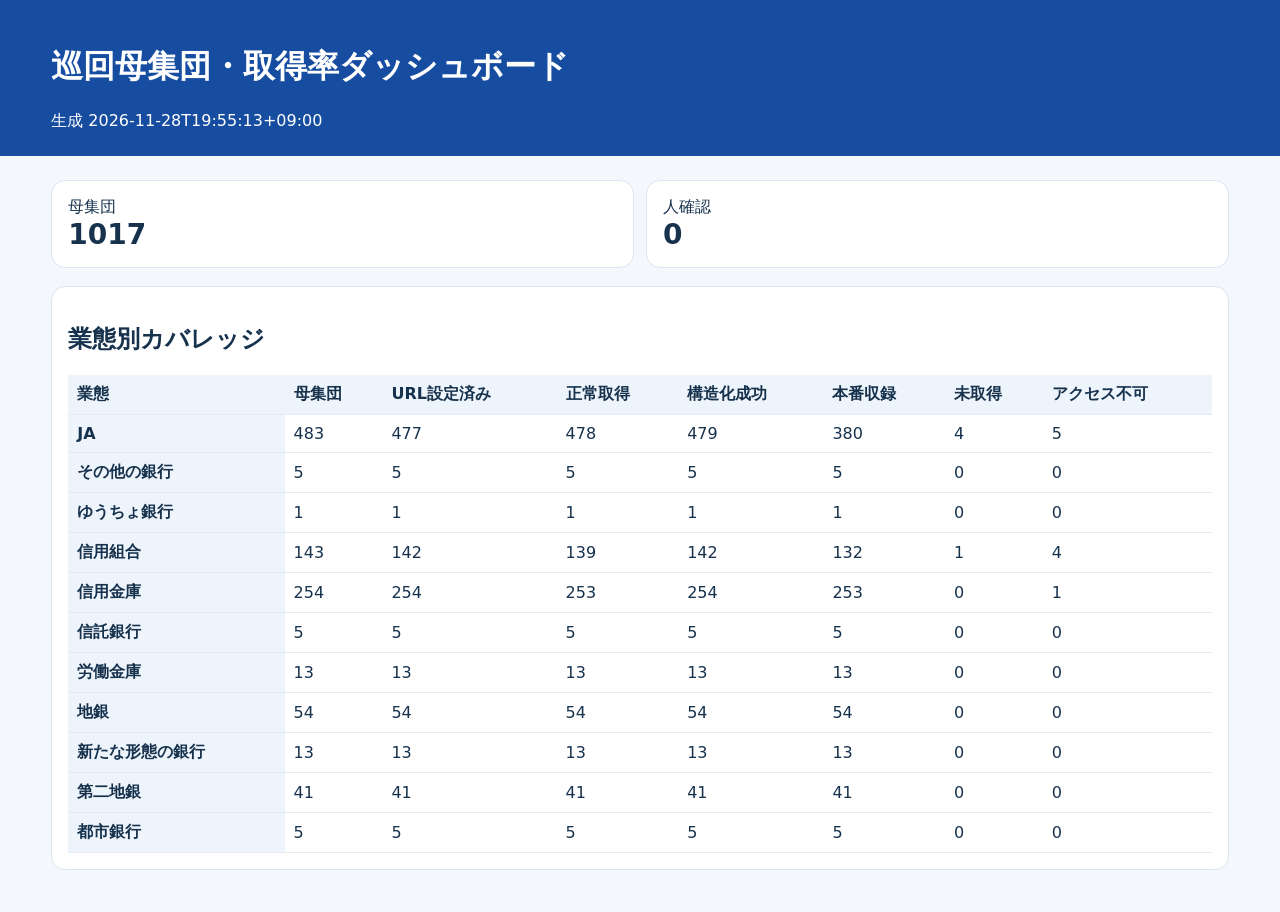
==== commit 9798c1bb: "Publish second follow-up verified deposit rates for 2026-11-28" ====
--- a/QUALITY_COVERAGE_DASHBOARD.html
+++ b/QUALITY_COVERAGE_DASHBOARD.html
@@ -1,5 +1,5 @@
 <!doctype html><html lang="ja"><head><meta charset="utf-8"><meta name="viewport" content="width=device-width,initial-scale=1"><title>巡回母集団・取得率ダッシュボード</title>
 <style>body{font-family:system-ui,sans-serif;margin:0;background:#f4f7fb;color:#17324d}header{padding:24px 4%;background:#174da1;color:white}main{padding:24px 4%}.cards{display:grid;grid-template-columns:repeat(auto-fit,minmax(150px,1fr));gap:12px}.card,section{background:white;border:1px solid #dbe5f1;border-radius:14px;padding:16px;margin-bottom:18px}.n{font-size:28px;font-weight:800}table{width:100%;border-collapse:collapse}th,td{padding:9px;border-bottom:1px solid #e5ebf3;text-align:left}th{background:#eef4fb;position:sticky;top:0}.scroll{max-height:65vh;overflow:auto}input,select{padding:9px;border:1px solid #bdcbe0;border-radius:8px;margin:4px}.tag{background:#e9f1ff;border-radius:999px;padding:3px 8px}a{color:#075bb5}</style></head><body><header><h1>巡回母集団・取得率ダッシュボード</h1><div id="generated"></div></header><main><div class="cards" id="cards"></div><section><h2>業態別カバレッジ</h2><div class="scroll"><table><thead><tr><th>業態</th><th>母集団</th><th>URL設定済み</th><th>正常取得</th><th>構造化成功</th><th>本番収録</th><th>未取得</th><th>アクセス不可</th></tr></thead><tbody id="coverage"></tbody></table></div></section>
 
-<script id="quality-data" type="application/json">{&quot;coverage&quot;: {&quot;generated_at&quot;: &quot;2026-11-28T18:51:41+09:00&quot;, &quot;population&quot;: 1018, &quot;latest_complete_session&quot;: &quot;collect_20261031_113741&quot;, &quot;summary&quot;: [{&quot;industry&quot;: &quot;JA&quot;, &quot;population&quot;: 484, &quot;url_configured&quot;: 477, &quot;normal_fetch&quot;: 479, &quot;structured_success&quot;: 479, &quot;production_recorded&quot;: 380, &quot;unacquired&quot;: 5, &quot;inaccessible&quot;: 5}, {&quot;industry&quot;: &quot;その他の銀行&quot;, &quot;population&quot;: 5, &quot;url_configured&quot;: 5, &quot;normal_fetch&quot;: 5, &quot;structured_success&quot;: 5, &quot;production_recorded&quot;: 5, &quot;unacquired&quot;: 0, &quot;inaccessible&quot;: 0}, {&quot;industry&quot;: &quot;ゆうちょ銀行&quot;, &quot;population&quot;: 1, &quot;url_configured&quot;: 1, &quot;normal_fetch&quot;: 1, &quot;structured_success&quot;: 1, &quot;production_recorded&quot;: 1, &quot;unacquired&quot;: 0, &quot;inaccessible&quot;: 0}, {&quot;industry&quot;: &quot;信用組合&quot;, &quot;population&quot;: 143, &quot;url_configured&quot;: 142, &quot;normal_fetch&quot;: 139, &quot;structured_success&quot;: 142, &quot;production_recorded&quot;: 132, &quot;unacquired&quot;: 1, &quot;inaccessible&quot;: 4}, {&quot;industry&quot;: &quot;信用金庫&quot;, &quot;population&quot;: 254, &quot;url_configured&quot;: 254, &quot;normal_fetch&quot;: 253, &quot;structured_success&quot;: 254, &quot;production_recorded&quot;: 253, &quot;unacquired&quot;: 0, &quot;inaccessible&quot;: 1}, {&quot;industry&quot;: &quot;信託銀行&quot;, &quot;population&quot;: 5, &quot;url_configured&quot;: 5, &quot;normal_fetch&quot;: 5, &quot;structured_success&quot;: 5, &quot;production_recorded&quot;: 5, &quot;unacquired&quot;: 0, &quot;inaccessible&quot;: 0}, {&quot;industry&quot;: &quot;労働金庫&quot;, &quot;population&quot;: 13, &quot;url_configured&quot;: 13, &quot;normal_fetch&quot;: 13, &quot;structured_success&quot;: 13, &quot;production_recorded&quot;: 13, &quot;unacquired&quot;: 0, &quot;inaccessible&quot;: 0}, {&quot;industry&quot;: &quot;地銀&quot;, &quot;population&quot;: 54, &quot;url_configured&quot;: 54, &quot;normal_fetch&quot;: 54, &quot;structured_success&quot;: 54, &quot;production_recorded&quot;: 54, &quot;unacquired&quot;: 0, &quot;inaccessible&quot;: 0}, {&quot;industry&quot;: &quot;新たな形態の銀行&quot;, &quot;population&quot;: 13, &quot;url_configured&quot;: 13, &quot;normal_fetch&quot;: 13, &quot;structured_success&quot;: 13, &quot;production_recorded&quot;: 13, &quot;unacquired&quot;: 0, &quot;inaccessible&quot;: 0}, {&quot;industry&quot;: &quot;第二地銀&quot;, &quot;population&quot;: 41, &quot;url_configured&quot;: 41, &quot;normal_fetch&quot;: 41, &quot;structured_success&quot;: 41, &quot;production_recorded&quot;: 41, &quot;unacquired&quot;: 0, &quot;inaccessible&quot;: 0}, {&quot;industry&quot;: &quot;都市銀行&quot;, &quot;population&quot;: 5, &quot;url_configured&quot;: 5, &quot;normal_fetch&quot;: 5, &quot;structured_success&quot;: 5, &quot;production_recorded&quot;: 5, &quot;unacquired&quot;: 0, &quot;inaccessible&quot;: 0}], &quot;institutions&quot;: [{&quot;institution_name&quot;: &quot;北海道銀行&quot;, &quot;industry&quot;: &quot;地銀&quot;, &quot;prefecture&quot;: &quot;北海道&quot;, &quot;url_configured&quot;: true, &quot;normal_fetch&quot;: true, &quot;structured_success&quot;: true, &quot;production_recorded&quot;: true, &quot;campaign_recorded&quot;: true, &quot;ordinary_recorded&quot;: true, &quot;unacquired&quot;: false, &quot;inaccessible&quot;: false}, {&quot;institution_name&quot;: &quot;北洋銀行&quot;, &quot;industry&quot;: &quot;第二地銀&quot;, &quot;prefecture&quot;: &quot;北海道&quot;, &quot;url_configured&quot;: true, &quot;normal_fetch&quot;: true, &quot;structured_success&quot;: true, &quot;production_recorded&quot;: true, &quot;campaign_recorded&quot;: true, &quot;ordinary_recorded&quot;: true, &quot;unacquired&quot;: false, &quot;inaccessible&quot;: false}, {&quot;institution_name&quot;: &quot;北海道信用金庫&quot;, &quot;industry&quot;: &quot;信用金庫&quot;, &quot;prefecture&quot;: &quot;北海道&quot;, &quot;url_configured&quot;: true, &quot;normal_fetch&quot;: true, &quot;structured_success&quot;: true, &quot;production_recorded&quot;: true, &quot;campaign_recorded&quot;: true, &quot;ordinary_recorded&quot;: true, &quot;unacquired&quot;: false, &quot;inaccessible&quot;: false}, {&quot;institution_name&quot;: &quot;室蘭信用金庫&quot;, &quot;industry&quot;: &quot;信用金庫&quot;, &quot;prefecture&quot;: &quot;北海道&quot;, &quot;url_configured&quot;: true, &quot;normal_fetch&quot;: true, &quot;structured_success&quot;: true, &quot;production_recorded&quot;: true, &quot;campaign_recorded&quot;: false, &quot;ordinary_recorded&quot;: true, &quot;unacquired&quot;: false, &quot;inaccessible&quot;: false}, {&quot;institution_name&quot;: &quot;空知信用金庫&quot;, &quot;industry&quot;: &quot;信用金庫&quot;, &quot;prefecture&quot;: &quot;北海道&quot;, &quot;url_configured&quot;: true, &quot;normal_fetch&quot;: true, &quot;structured_success&quot;: true, &quot;production_recorded&quot;: true, &quot;campaign_recorded&quot;: true, &quot;ordinary_recorded&quot;: true, &quot;unacquired&quot;: false, &quot;inaccessible&quot;: false}, {&quot;institution_name&quot;: &quot;苫小牧信用金庫&quot;, &quot;industry&quot;: &quot;信用金庫&quot;, &quot;prefecture&quot;: &quot;北海道&quot;, &quot;url_configured&quot;: true, &quot;normal_fetch&quot;: true, &quot;structured_success&quot;: true, &quot;production_recorded&quot;: true, &quot;campaign_recorded&quot;: true, &quot;ordinary_recorded&quot;: true, &quot;unacquired&quot;: false, &quot;inaccessible&quot;: false}, {&quot;institution_name&quot;: &quot;北門信用金庫&quot;, &quot;industry&quot;: &quot;信用金庫&quot;, &quot;prefecture&quot;: &quot;北海道&quot;, &quot;url_configured&quot;: true, &quot;normal_fetch&quot;: true, &quot;structured_success&quot;: true, &quot;production_recorded&quot;: true, &quot;campaign_recorded&quot;: true, &quot;ordinary_recorded&quot;: true, &quot;unacquired&quot;: false, &quot;inaccessible&quot;: false}, {&quot;institution_name&quot;: &quot;伊達信用金庫&quot;, &quot;industry&quot;: &quot;信用金庫&quot;, &quot;prefecture&quot;: &quot;北海道&quot;, &quot;url_configured&quot;: true, &quot;normal_fetch&quot;: true, &quot;structured_success&quot;: true, &quot;production_recorded&quot;: true, &quot;campaign_recorded&quot;: false, &quot;ordinary_recorded&quot;: true, &quot;unacquired&quot;: false, &quot;inaccessible&quot;: false}, {&quot;institution_name&quot;: &quot;北空知信用金庫&quot;, &quot;industry&quot;: &quot;信用金庫&quot;, &quot;prefecture&quot;: &quot;北海道&quot;, &quot;url_configured&quot;: true, &quot;normal_fetch&quot;: true, &quot;structured_success&quot;: true, &quot;production_recorded&quot;: true, &quot;campaign_recorded&quot;: true, &quot;ordinary_recorded&quot;: true, &quot;unacquired&quot;: false, &quot;inaccessible&quot;: false}, {&quot;institution_name&quot;: &quot;日高信用金庫&quot;, &quot;industry&quot;: &quot;信用金庫&quot;, &quot;prefecture&quot;: &quot;北海道&quot;, &quot;url_configured&quot;: true, &quot;normal_fetch&quot;: true, &quot;structured_success&quot;: true, &quot;production_recorded&quot;: true, &quot;campaign_recorded&quot;: true, &quot;ordinary_recorded&quot;: true, &quot;unacquired&quot;: false, &quot;inaccessible&quot;: false}, {&quot;institution_name&quot;: &quot;渡島信用金庫&quot;, &quot;industry&quot;: &quot;信用金庫&quot;, &quot;prefecture&quot;: &quot;北海道&quot;, &quot;url_configured&quot;: true, &quot;normal_fetch&quot;: true, &quot;structured_success&quot;: true, &quot;production_recorded&quot;: true, &quot;campaign_recorded&quot;: true, &quot;ordinary_recorded&quot;: true, &quot;unacquired&quot;: false, &quot;inaccessible&quot;: false}, {&quot;institution_name&quot;: &quot;道南うみ街信用金庫&quot;, &quot;industry&quot;: &quot;信用金庫&quot;, &quot;prefecture&quot;: &quot;北海道&quot;, &quot;url_configured&quot;: true, &quot;normal_fetch&quot;: true, &quot;structured_success&quot;: true, &quot;production_recorded&quot;: true, &quot;campaign_recorded&quot;: false, &quot;ordinary_recorded&quot;: true, &quot;unacquired&quot;: false, &quot;inaccessible&quot;: false}, {&quot;institution_name&quot;: &quot;旭川信用金庫&quot;, &quot;industry&quot;: &quot;信用金庫&quot;, &quot;prefecture&quot;: &quot;北海道&quot;, &quot;url_configured&quot;: true, &quot;normal_fetch&quot;: true, &quot;structured_success&quot;: true, &quot;production_recorded&quot;: true, &quot;campaign_recorded&quot;: true, &quot;ordinary_recorded&quot;: true, &quot;unacquired&quot;: false, &quot;inaccessible&quot;: false}, {&quot;institution_name&quot;: &quot;稚内信用金庫&quot;, &quot;industry&quot;: &quot;信用金庫&quot;, &quot;prefecture&quot;: &quot;北海道&quot;, &quot;url_configured&quot;: true, &quot;normal_fetch&quot;: true, &quot;structured_success&quot;: true, &quot;production_recorded&quot;: true, &quot;campaign_recorded&quot;: false, &quot;ordinary_recorded&quot;: true, &quot;unacquired&quot;: false, &quot;inaccessible&quot;: false}, {&quot;institution_name&quot;: &quot;留萌信用金庫&quot;, &quot;industry&quot;: &quot;信用金庫&quot;, &quot;prefecture&quot;: &quot;北海道&quot;, &quot;url_configured&quot;: true, &quot;normal_fetch&quot;: true, &quot;structured_success&quot;: true, &quot;production_recorded&quot;: true, &quot;campaign_recorded&quot;: false, &quot;ordinary_recorded&quot;: true, &quot;unacquired&quot;: false, &quot;inaccessible&quot;: false}, {&quot;institution_name&quot;: &quot;北星信用金庫&quot;, &quot;industry&quot;: &quot;信用金庫&quot;, &quot;prefecture&quot;: &quot;北海道&quot;, &quot;url_configured&quot;: true, &quot;normal_fetch&quot;: true, &quot;structured_success&quot;: true, &quot;production_recorded&quot;: true, &quot;campaign_recorded&quot;: false, &quot;ordinary_recorded&quot;: true, &quot;unacquired&quot;: false, &quot;inaccessible&quot;: false}, {&quot;institution_name&quot;: &quot;帯広信用金庫&quot;, &quot;industry&quot;: &quot;信用金庫&quot;, &quot;prefecture&quot;: &quot;北海道&quot;, &quot;url_configured&quot;: true, &quot;normal_fetch&quot;: true, &quot;structured_success&quot;: true, &quot;production_recorded&quot;: true, &quot;campaign_recorded&quot;: true, &quot;ordinary_recorded&quot;: true, &quot;unacquired&quot;: false, &quot;inaccessible&quot;: false}, {&quot;institution_name&quot;: &quot;釧路信用金庫&quot;, &quot;industry&quot;: &quot;信用金庫&quot;, &quot;prefecture&quot;: &quot;北海道&quot;, &quot;url_configured&quot;: true, &quot;normal_fetch&quot;: true, &quot;structured_success&quot;: true, &quot;production_recorded&quot;: true, &quot;campaign_recorded&quot;: true, &quot;ordinary_recorded&quot;: true, &quot;unacquired&quot;: false, &quot;inaccessible&quot;: false}, {&quot;institution_name&quot;: &quot;大地みらい信用金庫&quot;, &quot;industry&quot;: &quot;信用金庫&quot;, &quot;prefecture&quot;: &quot;北海道&quot;, &quot;url_configured&quot;: true, &quot;normal_fetch&quot;: true, &quot;structured_success&quot;: true, &quot;production_recorded&quot;: true, &quot;campaign_recorded&quot;: true, &quot;ordinary_recorded&quot;: true, &quot;unacquired&quot;: false, &quot;inaccessible&quot;: false}, {&quot;institution_name&quot;: &quot;北見信用金庫&quot;, &quot;industry&quot;: &quot;信用金庫&quot;, &quot;prefecture&quot;: &quot;北海道&quot;, &quot;url_configured&quot;: true, &quot;normal_fetch&quot;: true, &quot;structured_success&quot;: true, &quot;production_recorded&quot;: true, &quot;campaign_recorded&quot;: false, &quot;ordinary_recorded&quot;: true, &quot;unacquired&quot;: false, &quot;inaccessible&quot;: false}, {&quot;institution_name&quot;: &quot;網走信用金庫&quot;, &quot;industry&quot;: &quot;信用金庫&quot;, &quot;prefecture&quot;: &quot;北海道&quot;, &quot;url_configured&quot;: true, &quot;normal_fetch&quot;: true, &quot;structured_success&quot;: true, &quot;production_recorded&quot;: true, &quot;campaign_recorded&quot;: true, &quot;ordinary_recorded&quot;: true, &quot;unacquired&quot;: false, &quot;inaccessible&quot;: false}, {&quot;institution_name&quot;: &quot;遠軽信用金庫&quot;, &quot;industry&quot;: &quot;信用金庫&quot;, &quot;prefecture&quot;: &quot;北海道&quot;, &quot;url_configured&quot;: true, &quot;normal_fetch&quot;: true, &quot;structured_success&quot;: true, &quot;production_recorded&quot;: true, &quot;campaign_recorded&quot;: true, &quot;ordinary_recorded&quot;: true, &quot;unacquired&quot;: false, &quot;inaccessible&quot;: false}, {&quot;institution_name&quot;: &quot;北央信用組合&quot;, &quot;industry&quot;: &quot;信用組合&quot;, &quot;prefecture&quot;: &quot;北海道&quot;, &quot;url_configured&quot;: true, &quot;normal_fetch&quot;: true, &quot;structured_success&quot;: true, &quot;production_recorded&quot;: true, &quot;campaign_recorded&quot;: true, &quot;ordinary_recorded&quot;: true, &quot;unacquired&quot;: false, &quot;inaccessible&quot;: false}, {&quot;institution_name&quot;: &quot;札幌中央信用組合&quot;, &quot;industry&quot;: &quot;信用組合&quot;, &quot;prefecture&quot;: &quot;北海道&quot;, &quot;url_configured&quot;: true, &quot;normal_fetch&quot;: true, &quot;structured_success&quot;: true, &quot;production_recorded&quot;: true, &quot;campaign_recorded&quot;: true, &quot;ordinary_recorded&quot;: true, &quot;unacquired&quot;: false, &quot;inaccessible&quot;: false}, {&quot;institution_name&quot;: &quot;ウリ信用組合&quot;, &quot;industry&quot;: &quot;信用組合&quot;, &quot;prefecture&quot;: &quot;北海道&quot;, &quot;url_configured&quot;: true, &quot;normal_fetch&quot;: false, &quot;structured_success&quot;: true, &quot;production_recorded&quot;: true, &quot;campaign_recorded&quot;: true, &quot;ordinary_recorded&quot;: false, &quot;unacquired&quot;: false, &quot;inaccessible&quot;: true}, {&quot;institution_name&quot;: &quot;函館商工信用組合&quot;, &quot;industry&quot;: &quot;信用組合&quot;, &quot;prefecture&quot;: &quot;北海道&quot;, &quot;url_configured&quot;: true, &quot;normal_fetch&quot;: true, &quot;structured_success&quot;: true, &quot;production_recorded&quot;: true, &quot;campaign_recorded&quot;: true, &quot;ordinary_recorded&quot;: true, &quot;unacquired&quot;: false, &quot;inaccessible&quot;: false}, {&quot;institution_name&quot;: &quot;空知商工信用組合&quot;, &quot;industry&quot;: &quot;信用組合&quot;, &quot;prefecture&quot;: &quot;北海道&quot;, &quot;url_configured&quot;: true, &quot;normal_fetch&quot;: true, &quot;structured_success&quot;: true, &quot;production_recorded&quot;: true, &quot;campaign_recorded&quot;: true, &quot;ordinary_recorded&quot;: true, &quot;unacquired&quot;: false, &quot;inaccessible&quot;: false}, {&quot;institution_name&quot;: &quot;十勝信用組合&quot;, &quot;industry&quot;: &quot;信用組合&quot;, &quot;prefecture&quot;: &quot;北海道&quot;, &quot;url_configured&quot;: true, &quot;normal_fetch&quot;: true, &quot;structured_success&quot;: true, &quot;production_recorded&quot;: true, &quot;campaign_recorded&quot;: true, &quot;ordinary_recorded&quot;: true, &quot;unacquired&quot;: false, &quot;inaccessible&quot;: false}, {&quot;institution_name&quot;: &quot;釧路信用組合&quot;, &quot;industry&quot;: &quot;信用組合&quot;, &quot;prefecture&quot;: &quot;北海道&quot;, &quot;url_configured&quot;: true, &quot;normal_fetch&quot;: true, &quot;structured_success&quot;: true, &quot;production_recorded&quot;: true, &quot;campaign_recorded&quot;: true, &quot;ordinary_recorded&quot;: true, &quot;unacquired&quot;: false, &quot;inaccessible&quot;: false}, {&quot;institution_name&quot;: &quot;北海道労働金庫&quot;, &quot;industry&quot;: &quot;労働金庫&quot;, &quot;prefecture&quot;: &quot;北海道&quot;, &quot;url_configured&quot;: true, &quot;normal_fetch&quot;: true, &quot;structured_success&quot;: true, &quot;production_recorded&quot;: true, &quot;campaign_recorded&quot;: true, &quot;ordinary_recorded&quot;: true, &quot;unacquired&quot;: false, &quot;inaccessible&quot;: false}, {&quot;institution_name&quot;: &quot;JAあさひかわ&quot;, &quot;industry&quot;: &quot;JA&quot;, &quot;prefecture&quot;: &quot;北海道&quot;, &quot;url_configured&quot;: true, &quot;normal_fetch&quot;: true, &quot;structured_success&quot;: true, &quot;production_recorded&quot;: true, &quot;campaign_recorded&quot;: true, &quot;ordinary_recorded&quot;: true, &quot;unacquired&quot;: false, &quot;inaccessible&quot;: false}, {&quot;institution_name&quot;: &quot;JAあしょろ&quot;, &quot;industry&quot;: &quot;JA&quot;, &quot;prefecture&quot;: &quot;北海道&quot;, &quot;url_configured&quot;: true, &quot;normal_fetch&quot;: true, &quot;structured_success&quot;: true, &quot;production_recorded&quot;: false, &quot;campaign_recorded&quot;: false, &quot;ordinary_recorded&quot;: false, &quot;unacquired&quot;: false, &quot;inaccessible&quot;: false}, {&quot;institution_name&quot;: &quot;JAいわみざわ&quot;, &quot;industry&quot;: &quot;JA&quot;, &quot;prefecture&quot;: &quot;北海道&quot;, &quot;url_configured&quot;: true, &quot;normal_fetch&quot;: true, &quot;structured_success&quot;: true, &quot;production_recorded&quot;: true, &quot;campaign_recorded&quot;: true, &quot;ordinary_recorded&quot;: true, &quot;unacquired&quot;: false, &quot;inaccessible&quot;: false}, {&quot;institution_name&quot;: &quot;JAうらほろ&quot;, &quot;industry&quot;: &quot;JA&quot;, &quot;prefecture&quot;: &quot;北海道&quot;, &quot;url_configured&quot;: true, &quot;normal_fetch&quot;: true, &quot;structured_success&quot;: true, &quot;production_recorded&quot;: true, &quot;campaign_recorded&quot;: true, &quot;ordinary_recorded&quot;: false, &quot;unacquired&quot;: false, &quot;inaccessible&quot;: false}, {&quot;institution_name&quot;: &quot;JAえんゆう&quot;, &quot;industry&quot;: &quot;JA&quot;, &quot;prefecture&quot;: &quot;北海道&quot;, &quot;url_configured&quot;: true, &quot;normal_fetch&quot;: true, &quot;structured_success&quot;: true, &quot;production_recorded&quot;: true, &quot;campaign_recorded&quot;: true, &quot;ordinary_recorded&quot;: true, &quot;unacquired&quot;: false, &quot;inaccessible&quot;: false}, {&quot;institution_name&quot;: &quot;JAおとふけ&quot;, &quot;industry&quot;: &quot;JA&quot;, &quot;prefecture&quot;: &quot;北海道&quot;, &quot;url_configured&quot;: true, &quot;normal_fetch&quot;: true, &quot;structured_success&quot;: true, &quot;production_recorded&quot;: true, &quot;campaign_recorded&quot;: true, &quot;ordinary_recorded&quot;: true, &quot;unacquired&quot;: false, &quot;inaccessible&quot;: false}, {&quot;institution_name&quot;: &quot;JAきたそらち&quot;, &quot;industry&quot;: &quot;JA&quot;, &quot;prefecture&quot;: &quot;北海道&quot;, &quot;url_configured&quot;: true, &quot;normal_fetch&quot;: true, &quot;structured_success&quot;: true, &quot;production_recorded&quot;: true, &quot;campaign_recorded&quot;: true, &quot;ordinary_recorded&quot;: true, &quot;unacquired&quot;: false, &quot;inaccessible&quot;: false}, {&quot;institution_name&quot;: &quot;JAきたみらい&quot;, &quot;industry&quot;: &quot;JA&quot;, &quot;prefecture&quot;: &quot;北海道&quot;, &quot;url_configured&quot;: true, &quot;normal_fetch&quot;: true, &quot;structured_success&quot;: true, &quot;production_recorded&quot;: true, &quot;campaign_recorded&quot;: false, &quot;ordinary_recorded&quot;: true, &quot;unacquired&quot;: false, &quot;inaccessible&quot;: false}, {&quot;institution_name&quot;: &quot;JAきょうわ&quot;, &quot;industry&quot;: &quot;JA&quot;, &quot;prefecture&quot;: &quot;北海道&quot;, &quot;url_configured&quot;: true, &quot;normal_fetch&quot;: true, &quot;structured_success&quot;: true, &quot;production_recorded&quot;: false, &quot;campaign_recorded&quot;: false, &quot;ordinary_recorded&quot;: false, &quot;unacquired&quot;: false, &quot;inaccessible&quot;: false}, {&quot;institution_name&quot;: &quot;JAくしろ丹頂&quot;, &quot;industry&quot;: &quot;JA&quot;, &quot;prefecture&quot;: &quot;北海道&quot;, &quot;url_configured&quot;: true, &quot;normal_fetch&quot;: true, &quot;structured_success&quot;: true, &quot;production_recorded&quot;: true, &quot;campaign_recorded&quot;: true, &quot;ordinary_recorded&quot;: false, &quot;unacquired&quot;: false, &quot;inaccessible&quot;: false}, {&quot;institution_name&quot;: &quot;JAけねべつ&quot;, &quot;industry&quot;: &quot;JA&quot;, &quot;prefecture&quot;: &quot;北海道&quot;, &quot;url_configured&quot;: true, &quot;normal_fetch&quot;: true, &quot;structured_success&quot;: true, &quot;production_recorded&quot;: false, &quot;campaign_recorded&quot;: false, &quot;ordinary_recorded&quot;: false, &quot;unacquired&quot;: false, &quot;inaccessible&quot;: false}, {&quot;institution_name&quot;: &quot;JAこしみず&quot;, &quot;industry&quot;: &quot;JA&quot;, &quot;prefecture&quot;: &quot;北海道&quot;, &quot;url_configured&quot;: true, &quot;normal_fetch&quot;: true, &quot;structured_success&quot;: true, &quot;production_recorded&quot;: false, &quot;campaign_recorded&quot;: false, &quot;ordinary_recorded&quot;: false, &quot;unacquired&quot;: false, &quot;inaccessible&quot;: false}, {&quot;institution_name&quot;: &quot;JAさっぽろ&quot;, &quot;industry&quot;: &quot;JA&quot;, &quot;prefecture&quot;: &quot;北海道&quot;, &quot;url_configured&quot;: true, &quot;normal_fetch&quot;: true, &quot;structured_success&quot;: true, &quot;production_recorded&quot;: true, &quot;campaign_recorded&quot;: true, &quot;ordinary_recorded&quot;: true, &quot;unacquired&quot;: false, &quot;inaccessible&quot;: false}, {&quot;institution_name&quot;: &quot;JAさつない&quot;, &quot;industry&quot;: &quot;JA&quot;, &quot;prefecture&quot;: &quot;北海道&quot;, &quot;url_configured&quot;: true, &quot;normal_fetch&quot;: true, &quot;structured_success&quot;: true, &quot;production_recorded&quot;: false, &quot;campaign_recorded&quot;: false, &quot;ordinary_recorded&quot;: false, &quot;unacquired&quot;: false, &quot;inaccessible&quot;: false}, {&quot;institution_name&quot;: &quot;JAさらべつ&quot;, &quot;industry&quot;: &quot;JA&quot;, &quot;prefecture&quot;: &quot;北海道&quot;, &quot;url_configured&quot;: true, &quot;normal_fetch&quot;: true, &quot;structured_success&quot;: true, &quot;production_recorded&quot;: false, &quot;campaign_recorded&quot;: false, &quot;ordinary_recorded&quot;: false, &quot;unacquired&quot;: false, &quot;inaccessible&quot;: false}, {&quot;institution_name&quot;: &quot;JAしずない&quot;, &quot;industry&quot;: &quot;JA&quot;, &quot;prefecture&quot;: &quot;北海道&quot;, &quot;url_configured&quot;: true, &quot;normal_fetch&quot;: true, &quot;structured_success&quot;: true, &quot;production_recorded&quot;: false, &quot;campaign_recorded&quot;: false, &quot;ordinary_recorded&quot;: false, &quot;unacquired&quot;: false, &quot;inaccessible&quot;: false}, {&quot;institution_name&quot;: &quot;JAしべちゃ&quot;, &quot;industry&quot;: &quot;JA&quot;, &quot;prefecture&quot;: &quot;北海道&quot;, &quot;url_configured&quot;: true, &quot;normal_fetch&quot;: true, &quot;structured_success&quot;: true, &quot;production_recorded&quot;: false, &quot;campaign_recorded&quot;: false, &quot;ordinary_recorded&quot;: false, &quot;unacquired&quot;: false, &quot;inaccessible&quot;: false}, {&quot;institution_name&quot;: &quot;JAしれとこ斜里&quot;, &quot;industry&quot;: &quot;JA&quot;, &quot;prefecture&quot;: &quot;北海道&quot;, &quot;url_configured&quot;: true, &quot;normal_fetch&quot;: true, &quot;structured_success&quot;: true, &quot;production_recorded&quot;: false, &quot;campaign_recorded&quot;: false, &quot;ordinary_recorded&quot;: false, &quot;unacquired&quot;: false, &quot;inaccessible&quot;: false}, {&quot;institution_name&quot;: &quot;JAそらち南&quot;, &quot;industry&quot;: &quot;JA&quot;, &quot;prefecture&quot;: &quot;北海道&quot;, &quot;url_configured&quot;: true, &quot;normal_fetch&quot;: true, &quot;structured_success&quot;: true, &quot;production_recorded&quot;: false, &quot;campaign_recorded&quot;: false, &quot;ordinary_recorded&quot;: false, &quot;unacquired&quot;: false, &quot;inaccessible&quot;: false}, {&quot;institution_name&quot;: &quot;JAたいせつ&quot;, &quot;industry&quot;: &quot;JA&quot;, &quot;prefecture&quot;: &quot;北海道&quot;, &quot;url_configured&quot;: true, &quot;normal_fetch&quot;: true, &quot;structured_success&quot;: true, &quot;production_recorded&quot;: false, &quot;campaign_recorded&quot;: false, &quot;ordinary_recorded&quot;: false, &quot;unacquired&quot;: false, &quot;inaccessible&quot;: false}, {&quot;institution_name&quot;: &quot;JAたきかわ&quot;, &quot;industry&quot;: &quot;JA&quot;, &quot;prefecture&quot;: &quot;北海道&quot;, &quot;url_configured&quot;: true, &quot;normal_fetch&quot;: true, &quot;structured_success&quot;: true, &quot;production_recorded&quot;: true, &quot;campaign_recorded&quot;: true, &quot;ordinary_recorded&quot;: true, &quot;unacquired&quot;: false, &quot;inaccessible&quot;: false}, {&quot;institution_name&quot;: &quot;JAつべつ&quot;, &quot;industry&quot;: &quot;JA&quot;, &quot;prefecture&quot;: &quot;北海道&quot;, &quot;url_configured&quot;: true, &quot;normal_fetch&quot;: true, &quot;structured_success&quot;: true, &quot;production_recorded&quot;: false, &quot;campaign_recorded&quot;: false, &quot;ordinary_recorded&quot;: false, &quot;unacquired&quot;: false, &quot;inaccessible&quot;: false}, {&quot;institution_name&quot;: &quot;JAとうや湖&quot;, &quot;industry&quot;: &quot;JA&quot;, &quot;prefecture&quot;: &quot;北海道&quot;, &quot;url_configured&quot;: true, &quot;normal_fetch&quot;: true, &quot;structured_success&quot;: true, &quot;production_recorded&quot;: true, &quot;campaign_recorded&quot;: true, &quot;ordinary_recorded&quot;: false, &quot;unacquired&quot;: false, &quot;inaccessible&quot;: false}, {&quot;institution_name&quot;: &quot;JAところ&quot;, &quot;industry&quot;: &quot;JA&quot;, &quot;prefecture&quot;: &quot;北海道&quot;, &quot;url_configured&quot;: true, &quot;normal_fetch&quot;: true, &quot;structured_success&quot;: true, &quot;production_recorded&quot;: false, &quot;campaign_recorded&quot;: false, &quot;ordinary_recorded&quot;: false, &quot;unacquired&quot;: false, &quot;inaccessible&quot;: false}, {&quot;institution_name&quot;: &quot;JAとまこまい広域&quot;, &quot;industry&quot;: &quot;JA&quot;, &quot;prefecture&quot;: &quot;北海道&quot;, &quot;url_configured&quot;: true, &quot;normal_fetch&quot;: true, &quot;structured_success&quot;: true, &quot;production_recorded&quot;: true, &quot;campaign_recorded&quot;: true, &quot;ordinary_recorded&quot;: true, &quot;unacquired&quot;: false, &quot;inaccessible&quot;: false}, {&quot;institution_name&quot;: &quot;JAながぬま&quot;, &quot;industry&quot;: &quot;JA&quot;, &quot;prefecture&quot;: &quot;北海道&quot;, &quot;url_configured&quot;: true, &quot;normal_fetch&quot;: true, &quot;structured_success&quot;: true, &quot;production_recorded&quot;: false, &quot;campaign_recorded&quot;: false, &quot;ordinary_recorded&quot;: false, &quot;unacquired&quot;: false, &quot;inaccessible&quot;: false}, {&quot;institution_name&quot;: &quot;JAなんぽろ&quot;, &quot;industry&quot;: &quot;JA&quot;, &quot;prefecture&quot;: &quot;北海道&quot;, &quot;url_configured&quot;: true, &quot;normal_fetch&quot;: true, &quot;structured_success&quot;: true, &quot;production_recorded&quot;: true, &quot;campaign_recorded&quot;: true, &quot;ordinary_recorded&quot;: false, &quot;unacquired&quot;: false, &quot;inaccessible&quot;: false}, {&quot;institution_name&quot;: &quot;JAにいかっぷ&quot;, &quot;industry&quot;: &quot;JA&quot;, &quot;prefecture&quot;: &quot;北海道&quot;, &quot;url_configured&quot;: true, &quot;normal_fetch&quot;: true, &quot;structured_success&quot;: true, &quot;production_recorded&quot;: false, &quot;campaign_recorded&quot;: false, &quot;ordinary_recorded&quot;: false, &quot;unacquired&quot;: false, &quot;inaccessible&quot;: false}, {&quot;institution_name&quot;: &quot;JAひがしかわ&quot;, &quot;industry&quot;: &quot;JA&quot;, &quot;prefecture&quot;: &quot;北海道&quot;, &quot;url_configured&quot;: true, &quot;normal_fetch&quot;: true, &quot;structured_success&quot;: true, &quot;production_recorded&quot;: false, &quot;campaign_recorded&quot;: false, &quot;ordinary_recorded&quot;: false, &quot;unacquired&quot;: false, &quot;inaccessible&quot;: false}, {&quot;institution_name&quot;: &quot;JAひがし宗谷&quot;, &quot;industry&quot;: &quot;JA&quot;, &quot;prefecture&quot;: &quot;北海道&quot;, &quot;url_configured&quot;: true, &quot;normal_fetch&quot;: true, &quot;structured_success&quot;: true, &quot;production_recorded&quot;: true, &quot;campaign_recorded&quot;: false, &quot;ordinary_recorded&quot;: true, &quot;unacquired&quot;: false, &quot;inaccessible&quot;: false}, {&quot;institution_name&quot;: &quot;JAひだか東&quot;, &quot;industry&quot;: &quot;JA&quot;, &quot;prefecture&quot;: &quot;北海道&quot;, &quot;url_configured&quot;: true, &quot;normal_fetch&quot;: true, &quot;structured_success&quot;: true, &quot;production_recorded&quot;: true, &quot;campaign_recorded&quot;: true, &quot;ordinary_recorded&quot;: false, &quot;unacquired&quot;: false, &quot;inaccessible&quot;: false}, {&quot;institution_name&quot;: &quot;JAひろお&quot;, &quot;industry&quot;: &quot;JA&quot;, &quot;prefecture&quot;: &quot;北海道&quot;, &quot;url_configured&quot;: true, &quot;normal_fetch&quot;: true, &quot;structured_success&quot;: true, &quot;production_recorded&quot;: false, &quot;campaign_recorded&quot;: false, &quot;ordinary_recorded&quot;: false, &quot;unacquired&quot;: false, &quot;inaccessible&quot;: false}, {&quot;institution_name&quot;: &quot;JAびえい&quot;, &quot;industry&quot;: &quot;JA&quot;, &quot;prefecture&quot;: &quot;北海道&quot;, &quot;url_configured&quot;: true, &quot;normal_fetch&quot;: true, &quot;structured_success&quot;: true, &quot;production_recorded&quot;: true, &quot;campaign_recorded&quot;: true, &quot;ordinary_recorded&quot;: false, &quot;unacquired&quot;: false, &quot;inaccessible&quot;: false}, {&quot;institution_name&quot;: &quot;JAびばい&quot;, &quot;industry&quot;: &quot;JA&quot;, &quot;prefecture&quot;: &quot;北海道&quot;, &quot;url_configured&quot;: true, &quot;normal_fetch&quot;: true, &quot;structured_success&quot;: true, &quot;production_recorded&quot;: true, &quot;campaign_recorded&quot;: false, &quot;ordinary_recorded&quot;: true, &quot;unacquired&quot;: false, &quot;inaccessible&quot;: false}, {&quot;institution_name&quot;: &quot;JAびほろ&quot;, &quot;industry&quot;: &quot;JA&quot;, &quot;prefecture&quot;: &quot;北海道&quot;, &quot;url_configured&quot;: true, &quot;normal_fetch&quot;: true, &quot;structured_success&quot;: true, &quot;production_recorded&quot;: true, &quot;campaign_recorded&quot;: true, &quot;ordinary_recorded&quot;: true, &quot;unacquired&quot;: false, &quot;inaccessible&quot;: false}, {&quot;institution_name&quot;: &quot;JAびらとり&quot;, &quot;industry&quot;: &quot;JA&quot;, &quot;prefecture&quot;: &quot;北海道&quot;, &quot;url_configured&quot;: true, &quot;normal_fetch&quot;: true, &quot;structured_success&quot;: true, &quot;production_recorded&quot;: true, &quot;campaign_recorded&quot;: true, &quot;ordinary_recorded&quot;: true, &quot;unacquired&quot;: false, &quot;inaccessible&quot;: false}, {&quot;institution_name&quot;: &quot;JAぴっぷ町&quot;, &quot;industry&quot;: &quot;JA&quot;, &quot;prefecture&quot;: &quot;北海道&quot;, &quot;url_configured&quot;: true, &quot;normal_fetch&quot;: true, &quot;structured_success&quot;: true, &quot;production_recorded&quot;: false, &quot;campaign_recorded&quot;: false, &quot;ordinary_recorded&quot;: false, &quot;unacquired&quot;: false, &quot;inaccessible&quot;: false}, {&quot;institution_name&quot;: &quot;JAふらの&quot;, &quot;industry&quot;: &quot;JA&quot;, &quot;prefecture&quot;: &quot;北海道&quot;, &quot;url_configured&quot;: true, &quot;normal_fetch&quot;: true, &quot;structured_success&quot;: true, &quot;production_recorded&quot;: true, &quot;campaign_recorded&quot;: true, &quot;ordinary_recorded&quot;: true, &quot;unacquired&quot;: false, &quot;inaccessible&quot;: false}, {&quot;institution_name&quot;: &quot;JAみついし&quot;, &quot;industry&quot;: &quot;JA&quot;, &quot;prefecture&quot;: &quot;北海道&quot;, &quot;url_configured&quot;: true, &quot;normal_fetch&quot;: true, &quot;structured_success&quot;: true, &quot;production_recorded&quot;: false, &quot;campaign_recorded&quot;: false, &quot;ordinary_recorded&quot;: false, &quot;unacquired&quot;: false, &quot;inaccessible&quot;: false}, {&quot;institution_name&quot;: &quot;JAみねのぶ&quot;, &quot;industry&quot;: &quot;JA&quot;, &quot;prefecture&quot;: &quot;北海道&quot;, &quot;url_configured&quot;: true, &quot;normal_fetch&quot;: true, &quot;structured_success&quot;: true, &quot;production_recorded&quot;: true, &quot;campaign_recorded&quot;: true, &quot;ordinary_recorded&quot;: false, &quot;unacquired&quot;: false, &quot;inaccessible&quot;: false}, {&quot;institution_name&quot;: &quot;JAむかわ&quot;, &quot;industry&quot;: &quot;JA&quot;, &quot;prefecture&quot;: &quot;北海道&quot;, &quot;url_configured&quot;: true, &quot;normal_fetch&quot;: true, &quot;structured_success&quot;: true, &quot;production_recorded&quot;: false, &quot;campaign_recorded&quot;: false, &quot;ordinary_recorded&quot;: false, &quot;unacquired&quot;: false, &quot;inaccessible&quot;: false}, {&quot;institution_name&quot;: &quot;JAめまんべつ&quot;, &quot;industry&quot;: &quot;JA&quot;, &quot;prefecture&quot;: &quot;北海道&quot;, &quot;url_configured&quot;: true, &quot;normal_fetch&quot;: true, &quot;structured_success&quot;: true, &quot;production_recorded&quot;: false, &quot;campaign_recorded&quot;: false, &quot;ordinary_recorded&quot;: false, &quot;unacquired&quot;: false, &quot;inaccessible&quot;: false}, {&quot;institution_name&quot;: &quot;JAめむろ&quot;, &quot;industry&quot;: &quot;JA&quot;, &quot;prefecture&quot;: &quot;北海道&quot;, &quot;url_configured&quot;: true, &quot;normal_fetch&quot;: true, &quot;structured_success&quot;: true, &quot;production_recorded&quot;: true, &quot;campaign_recorded&quot;: true, &quot;ordinary_recorded&quot;: true, &quot;unacquired&quot;: false, &quot;inaccessible&quot;: false}, {&quot;institution_name&quot;: &quot;JAゆうべつ町&quot;, &quot;industry&quot;: &quot;JA&quot;, &quot;prefecture&quot;: &quot;北海道&quot;, &quot;url_configured&quot;: true, &quot;normal_fetch&quot;: true, &quot;structured_success&quot;: true, &quot;production_recorded&quot;: false, &quot;campaign_recorded&quot;: false, &quot;ordinary_recorded&quot;: false, &quot;unacquired&quot;: false, &quot;inaccessible&quot;: false}, {&quot;institution_name&quot;: &quot;JAよいち&quot;, &quot;industry&quot;: &quot;JA&quot;, &quot;prefecture&quot;: &quot;北海道&quot;, &quot;url_configured&quot;: true, &quot;normal_fetch&quot;: true, &quot;structured_success&quot;: true, &quot;production_recorded&quot;: true, &quot;campaign_recorded&quot;: false, &quot;ordinary_recorded&quot;: true, &quot;unacquired&quot;: false, &quot;inaccessible&quot;: false}, {&quot;institution_name&quot;: &quot;JAようてい&quot;, &quot;industry&quot;: &quot;JA&quot;, &quot;prefecture&quot;: &quot;北海道&quot;, &quot;url_configured&quot;: true, &quot;normal_fetch&quot;: true, &quot;structured_success&quot;: true, &quot;production_recorded&quot;: true, &quot;campaign_recorded&quot;: true, &quot;ordinary_recorded&quot;: true, &quot;unacquired&quot;: false, &quot;inaccessible&quot;: false}, {&quot;institution_name&quot;: &quot;JAるもい&quot;, &quot;industry&quot;: &quot;JA&quot;, &quot;prefecture&quot;: &quot;北海道&quot;, &quot;url_configured&quot;: true, &quot;normal_fetch&quot;: true, &quot;structured_success&quot;: true, &quot;production_recorded&quot;: false, &quot;campaign_recorded&quot;: false, &quot;ordinary_recorded&quot;: false, &quot;unacquired&quot;: false, &quot;inaccessible&quot;: false}, {&quot;institution_name&quot;: &quot;JAオホーツクはまなす&quot;, &quot;industry&quot;: &quot;JA&quot;, &quot;prefecture&quot;: &quot;北海道&quot;, &quot;url_configured&quot;: true, &quot;normal_fetch&quot;: true, &quot;structured_success&quot;: true, &quot;production_recorded&quot;: true, &quot;campaign_recorded&quot;: true, &quot;ordinary_recorded&quot;: true, &quot;unacquired&quot;: false, &quot;inaccessible&quot;: false}, {&quot;institution_name&quot;: &quot;JAオホーツク網走&quot;, &quot;industry&quot;: &quot;JA&quot;, &quot;prefecture&quot;: &quot;北海道&quot;, &quot;url_configured&quot;: true, &quot;normal_fetch&quot;: true, &quot;structured_success&quot;: true, &quot;production_recorded&quot;: true, &quot;campaign_recorded&quot;: true, &quot;ordinary_recorded&quot;: true, &quot;unacquired&quot;: false, &quot;inaccessible&quot;: false}, {&quot;institution_name&quot;: &quot;JAサロマ&quot;, &quot;industry&quot;: &quot;JA&quot;, &quot;prefecture&quot;: &quot;北海道&quot;, &quot;url_configured&quot;: true, &quot;normal_fetch&quot;: true, &quot;structured_success&quot;: true, &quot;production_recorded&quot;: true, &quot;campaign_recorded&quot;: false, &quot;ordinary_recorded&quot;: true, &quot;unacquired&quot;: false, &quot;inaccessible&quot;: false}, {&quot;institution_name&quot;: &quot;JAピンネ&quot;, &quot;industry&quot;: &quot;JA&quot;, &quot;prefecture&quot;: &quot;北海道&quot;, &quot;url_configured&quot;: true, &quot;normal_fetch&quot;: true, &quot;structured_success&quot;: true, &quot;production_recorded&quot;: true, &quot;campaign_recorded&quot;: true, &quot;ordinary_recorded&quot;: true, &quot;unacquired&quot;: false, &quot;inaccessible&quot;: false}, {&quot;institution_name&quot;: &quot;JA上士幌町&quot;, &quot;industry&quot;: &quot;JA&quot;, &quot;prefecture&quot;: &quot;北海道&quot;, &quot;url_configured&quot;: true, &quot;normal_fetch&quot;: true, &quot;structured_success&quot;: true, &quot;production_recorded&quot;: false, &quot;campaign_recorded&quot;: false, &quot;ordinary_recorded&quot;: false, &quot;unacquired&quot;: false, &quot;inaccessible&quot;: false}, {&quot;institution_name&quot;: &quot;JA上川中央&quot;, &quot;industry&quot;: &quot;JA&quot;, &quot;prefecture&quot;: &quot;北海道&quot;, &quot;url_configured&quot;: true, &quot;normal_fetch&quot;: true, &quot;structured_success&quot;: true, &quot;production_recorded&quot;: false, &quot;campaign_recorded&quot;: false, &quot;ordinary_recorded&quot;: false, &quot;unacquired&quot;: false, &quot;inaccessible&quot;: false}, {&quot;institution_name&quot;: &quot;JA中春別&quot;, &quot;industry&quot;: &quot;JA&quot;, &quot;prefecture&quot;: &quot;北海道&quot;, &quot;url_configured&quot;: true, &quot;normal_fetch&quot;: true, &quot;structured_success&quot;: true, &quot;production_recorded&quot;: false, &quot;campaign_recorded&quot;: false, &quot;ordinary_recorded&quot;: false, &quot;unacquired&quot;: false, &quot;inaccessible&quot;: false}, {&quot;institution_name&quot;: &quot;JA中札内村&quot;, &quot;industry&quot;: &quot;JA&quot;, &quot;prefecture&quot;: &quot;北海道&quot;, &quot;url_configured&quot;: true, &quot;normal_fetch&quot;: true, &quot;structured_success&quot;: true, &quot;production_recorded&quot;: true, &quot;campaign_recorded&quot;: false, &quot;ordinary_recorded&quot;: true, &quot;unacquired&quot;: false, &quot;inaccessible&quot;: false}, {&quot;institution_name&quot;: &quot;JA中標津&quot;, &quot;industry&quot;: &quot;JA&quot;, &quot;prefecture&quot;: &quot;北海道&quot;, &quot;url_configured&quot;: true, &quot;normal_fetch&quot;: true, &quot;structured_success&quot;: true, &quot;production_recorded&quot;: false, &quot;campaign_recorded&quot;: false, &quot;ordinary_recorded&quot;: false, &quot;unacquired&quot;: false, &quot;inaccessible&quot;: false}, {&quot;institution_name&quot;: &quot;JA今金町&quot;, &quot;industry&quot;: &quot;JA&quot;, &quot;prefecture&quot;: &quot;北海道&quot;, &quot;url_configured&quot;: true, &quot;normal_fetch&quot;: true, &quot;structured_success&quot;: true, &quot;production_recorded&quot;: false, &quot;campaign_recorded&quot;: false, &quot;ordinary_recorded&quot;: false, &quot;unacquired&quot;: false, &quot;inaccessible&quot;: false}, {&quot;institution_name&quot;: &quot;JA伊達市&quot;, &quot;industry&quot;: &quot;JA&quot;, &quot;prefecture&quot;: &quot;北海道&quot;, &quot;url_configured&quot;: true, &quot;normal_fetch&quot;: true, &quot;structured_success&quot;: true, &quot;production_recorded&quot;: false, &quot;campaign_recorded&quot;: false, &quot;ordinary_recorded&quot;: false, &quot;unacquired&quot;: false, &quot;inaccessible&quot;: false}, {&quot;institution_name&quot;: &quot;JA函館市亀田&quot;, &quot;industry&quot;: &quot;JA&quot;, &quot;prefecture&quot;: &quot;北海道&quot;, &quot;url_configured&quot;: true, &quot;normal_fetch&quot;: true, &quot;structured_success&quot;: true, &quot;production_recorded&quot;: true, &quot;campaign_recorded&quot;: true, &quot;ordinary_recorded&quot;: false, &quot;unacquired&quot;: false, &quot;inaccessible&quot;: false}, {&quot;institution_name&quot;: &quot;JA北いしかり&quot;, &quot;industry&quot;: &quot;JA&quot;, &quot;prefecture&quot;: &quot;北海道&quot;, &quot;url_configured&quot;: true, &quot;normal_fetch&quot;: true, &quot;structured_success&quot;: true, &quot;production_recorded&quot;: true, &quot;campaign_recorded&quot;: true, &quot;ordinary_recorded&quot;: false, &quot;unacquired&quot;: false, &quot;inaccessible&quot;: false}, {&quot;institution_name&quot;: &quot;JA北いぶき&quot;, &quot;industry&quot;: &quot;JA&quot;, &quot;prefecture&quot;: &quot;北海道&quot;, &quot;url_configured&quot;: true, &quot;normal_fetch&quot;: true, &quot;structured_success&quot;: true, &quot;production_recorded&quot;: true, &quot;campaign_recorded&quot;: false, &quot;ordinary_recorded&quot;: true, &quot;unacquired&quot;: false, &quot;inaccessible&quot;: false}, {&quot;institution_name&quot;: &quot;JA北はるか&quot;, &quot;industry&quot;: &quot;JA&quot;, &quot;prefecture&quot;: &quot;北海道&quot;, &quot;url_configured&quot;: true, &quot;normal_fetch&quot;: true, &quot;structured_success&quot;: true, &quot;production_recorded&quot;: true, &quot;campaign_recorded&quot;: true, &quot;ordinary_recorded&quot;: false, &quot;unacquired&quot;: false, &quot;inaccessible&quot;: false}, {&quot;institution_name&quot;: &quot;JA北ひびき&quot;, &quot;industry&quot;: &quot;JA&quot;, &quot;prefecture&quot;: &quot;北海道&quot;, &quot;url_configured&quot;: true, &quot;normal_fetch&quot;: true, &quot;structured_success&quot;: true, &quot;production_recorded&quot;: true, &quot;campaign_recorded&quot;: true, &quot;ordinary_recorded&quot;: false, &quot;unacquired&quot;: false, &quot;inaccessible&quot;: false}, {&quot;institution_name&quot;: &quot;JA北オホーツク&quot;, &quot;industry&quot;: &quot;JA&quot;, &quot;prefecture&quot;: &quot;北海道&quot;, &quot;url_configured&quot;: true, &quot;normal_fetch&quot;: true, &quot;structured_success&quot;: true, &quot;production_recorded&quot;: false, &quot;campaign_recorded&quot;: false, &quot;ordinary_recorded&quot;: false, &quot;unacquired&quot;: false, &quot;inaccessible&quot;: false}, {&quot;institution_name&quot;: &quot;JA北宗谷&quot;, &quot;industry&quot;: &quot;JA&quot;, &quot;prefecture&quot;: &quot;北海道&quot;, &quot;url_configured&quot;: true, &quot;normal_fetch&quot;: true, &quot;structured_success&quot;: true, &quot;production_recorded&quot;: true, &quot;campaign_recorded&quot;: true, &quot;ordinary_recorded&quot;: true, &quot;unacquired&quot;: false, &quot;inaccessible&quot;: false}, {&quot;institution_name&quot;: &quot;JA十勝池田町&quot;, &quot;industry&quot;: &quot;JA&quot;, &quot;prefecture&quot;: &quot;北海道&quot;, &quot;url_configured&quot;: true, &quot;normal_fetch&quot;: true, &quot;structured_success&quot;: true, &quot;production_recorded&quot;: false, &quot;campaign_recorded&quot;: false, &quot;ordinary_recorded&quot;: false, &quot;unacquired&quot;: false, &quot;inaccessible&quot;: false}, {&quot;institution_name&quot;: &quot;JA十勝清水町&quot;, &quot;industry&quot;: &quot;JA&quot;, &quot;prefecture&quot;: &quot;北海道&quot;, &quot;url_configured&quot;: true, &quot;normal_fetch&quot;: true, &quot;structured_success&quot;: true, &quot;production_recorded&quot;: true, &quot;campaign_recorded&quot;: false, &quot;ordinary_recorded&quot;: true, &quot;unacquired&quot;: false, &quot;inaccessible&quot;: false}, {&quot;institution_name&quot;: &quot;JA士幌町&quot;, &quot;industry&quot;: &quot;JA&quot;, &quot;prefecture&quot;: &quot;北海道&quot;, &quot;url_configured&quot;: true, &quot;normal_fetch&quot;: true, &quot;structured_success&quot;: true, &quot;production_recorded&quot;: false, &quot;campaign_recorded&quot;: false, &quot;ordinary_recorded&quot;: false, &quot;unacquired&quot;: false, &quot;inaccessible&quot;: false}, {&quot;institution_name&quot;: &quot;JA夕張市&quot;, &quot;industry&quot;: &quot;JA&quot;, &quot;prefecture&quot;: &quot;北海道&quot;, &quot;url_configured&quot;: true, &quot;normal_fetch&quot;: true, &quot;structured_success&quot;: true, &quot;production_recorded&quot;: false, &quot;campaign_recorded&quot;: false, &quot;ordinary_recorded&quot;: false, &quot;unacquired&quot;: false, &quot;inaccessible&quot;: false}, {&quot;institution_name&quot;: &quot;JA大樹町&quot;, &quot;industry&quot;: &quot;JA&quot;, &quot;prefecture&quot;: &quot;北海道&quot;, &quot;url_configured&quot;: true, &quot;normal_fetch&quot;: true, &quot;structured_success&quot;: true, &quot;production_recorded&quot;: false, &quot;campaign_recorded&quot;: false, &quot;ordinary_recorded&quot;: false, &quot;unacquired&quot;: false, &quot;inaccessible&quot;: false}, {&quot;institution_name&quot;: &quot;JA宗谷南&quot;, &quot;industry&quot;: &quot;JA&quot;, &quot;prefecture&quot;: &quot;北海道&quot;, &quot;url_configured&quot;: true, &quot;normal_fetch&quot;: true, &quot;structured_success&quot;: true, &quot;production_recorded&quot;: true, &quot;campaign_recorded&quot;: false, &quot;ordinary_recorded&quot;: true, &quot;unacquired&quot;: false, &quot;inaccessible&quot;: false}, {&quot;institution_name&quot;: &quot;JA帯広かわにし&quot;, &quot;industry&quot;: &quot;JA&quot;, &quot;prefecture&quot;: &quot;北海道&quot;, &quot;url_configured&quot;: true, &quot;normal_fetch&quot;: true, &quot;structured_success&quot;: true, &quot;production_recorded&quot;: true, &quot;campaign_recorded&quot;: false, &quot;ordinary_recorded&quot;: true, &quot;unacquired&quot;: false, &quot;inaccessible&quot;: false}, {&quot;institution_name&quot;: &quot;JA帯広大正&quot;, &quot;industry&quot;: &quot;JA&quot;, &quot;prefecture&quot;: &quot;北海道&quot;, &quot;url_configured&quot;: true, &quot;normal_fetch&quot;: true, &quot;structured_success&quot;: true, &quot;production_recorded&quot;: false, &quot;campaign_recorded&quot;: false, &quot;ordinary_recorded&quot;: false, &quot;unacquired&quot;: false, &quot;inaccessible&quot;: false}, {&quot;institution_name&quot;: &quot;JA幌延町&quot;, &quot;industry&quot;: &quot;JA&quot;, &quot;prefecture&quot;: &quot;北海道&quot;, &quot;url_configured&quot;: true, &quot;normal_fetch&quot;: true, &quot;structured_success&quot;: true, &quot;production_recorded&quot;: true, &quot;campaign_recorded&quot;: true, &quot;ordinary_recorded&quot;: false, &quot;unacquired&quot;: false, &quot;inaccessible&quot;: false}, {&quot;institution_name&quot;: &quot;JA幕別町&quot;, &quot;industry&quot;: &quot;JA&quot;, &quot;prefecture&quot;: &quot;北海道&quot;, &quot;url_configured&quot;: true, &quot;normal_fetch&quot;: true, &quot;structured_success&quot;: true, &quot;production_recorded&quot;: false, &quot;campaign_recorded&quot;: false, &quot;ordinary_recorded&quot;: false, &quot;unacquired&quot;: false, &quot;inaccessible&quot;: false}, {&quot;institution_name&quot;: &quot;JA当麻&quot;, &quot;industry&quot;: &quot;JA&quot;, &quot;prefecture&quot;: &quot;北海道&quot;, &quot;url_configured&quot;: true, &quot;normal_fetch&quot;: true, &quot;structured_success&quot;: true, &quot;production_recorded&quot;: false, &quot;campaign_recorded&quot;: false, &quot;ordinary_recorded&quot;: false, &quot;unacquired&quot;: false, &quot;inaccessible&quot;: false}, {&quot;institution_name&quot;: &quot;JA忠類&quot;, &quot;industry&quot;: &quot;JA&quot;, &quot;prefecture&quot;: &quot;北海道&quot;, &quot;url_configured&quot;: true, &quot;normal_fetch&quot;: true, &quot;structured_success&quot;: true, &quot;production_recorded&quot;: true, &quot;campaign_recorded&quot;: true, &quot;ordinary_recorded&quot;: false, &quot;unacquired&quot;: false, &quot;inaccessible&quot;: false}, {&quot;institution_name&quot;: &quot;JA摩周湖&quot;, &quot;industry&quot;: &quot;JA&quot;, &quot;prefecture&quot;: &quot;北海道&quot;, &quot;url_configured&quot;: true, &quot;normal_fetch&quot;: true, &quot;structured_success&quot;: true, &quot;production_recorded&quot;: false, &quot;campaign_recorded&quot;: false, &quot;ordinary_recorded&quot;: false, &quot;unacquired&quot;: false, &quot;inaccessible&quot;: false}, {&quot;institution_name&quot;: &quot;JA新おたる&quot;, &quot;industry&quot;: &quot;JA&quot;, &quot;prefecture&quot;: &quot;北海道&quot;, &quot;url_configured&quot;: true, &quot;normal_fetch&quot;: true, &quot;structured_success&quot;: true, &quot;production_recorded&quot;: false, &quot;campaign_recorded&quot;: false, &quot;ordinary_recorded&quot;: false, &quot;unacquired&quot;: false, &quot;inaccessible&quot;: false}, {&quot;institution_name&quot;: &quot;JA新しのつ&quot;, &quot;industry&quot;: &quot;JA&quot;, &quot;prefecture&quot;: &quot;北海道&quot;, &quot;url_configured&quot;: true, &quot;normal_fetch&quot;: true, &quot;structured_success&quot;: true, &quot;production_recorded&quot;: true, &quot;campaign_recorded&quot;: false, &quot;ordinary_recorded&quot;: true, &quot;unacquired&quot;: false, &quot;inaccessible&quot;: false}, {&quot;institution_name&quot;: &quot;JA新すながわ&quot;, &quot;industry&quot;: &quot;JA&quot;, &quot;prefecture&quot;: &quot;北海道&quot;, &quot;url_configured&quot;: true, &quot;normal_fetch&quot;: true, &quot;structured_success&quot;: true, &quot;production_recorded&quot;: true, &quot;campaign_recorded&quot;: false, &quot;ordinary_recorded&quot;: true, &quot;unacquired&quot;: false, &quot;inaccessible&quot;: false}, {&quot;institution_name&quot;: &quot;JA新はこだて&quot;, &quot;industry&quot;: &quot;JA&quot;, &quot;prefecture&quot;: &quot;北海道&quot;, &quot;url_configured&quot;: true, &quot;normal_fetch&quot;: true, &quot;structured_success&quot;: true, &quot;production_recorded&quot;: true, &quot;campaign_recorded&quot;: true, &quot;ordinary_recorded&quot;: true, &quot;unacquired&quot;: false, &quot;inaccessible&quot;: false}, {&quot;institution_name&quot;: &quot;JA新得町&quot;, &quot;industry&quot;: &quot;JA&quot;, &quot;prefecture&quot;: &quot;北海道&quot;, &quot;url_configured&quot;: true, &quot;normal_fetch&quot;: true, &quot;structured_success&quot;: true, &quot;production_recorded&quot;: false, &quot;campaign_recorded&quot;: false, &quot;ordinary_recorded&quot;: false, &quot;unacquired&quot;: false, &quot;inaccessible&quot;: false}, {&quot;institution_name&quot;: &quot;JA月形町&quot;, &quot;industry&quot;: &quot;JA&quot;, &quot;prefecture&quot;: &quot;北海道&quot;, &quot;url_configured&quot;: true, &quot;normal_fetch&quot;: true, &quot;structured_success&quot;: true, &quot;production_recorded&quot;: false, &quot;campaign_recorded&quot;: false, &quot;ordinary_recorded&quot;: false, &quot;unacquired&quot;: false, &quot;inaccessible&quot;: false}, {&quot;institution_name&quot;: &quot;JA木野&quot;, &quot;industry&quot;: &quot;JA&quot;, &quot;prefecture&quot;: &quot;北海道&quot;, &quot;url_configured&quot;: true, &quot;normal_fetch&quot;: true, &quot;structured_success&quot;: true, &quot;production_recorded&quot;: true, &quot;campaign_recorded&quot;: true, &quot;ordinary_recorded&quot;: true, &quot;unacquired&quot;: false, &quot;inaccessible&quot;: false}, {&quot;institution_name&quot;: &quot;JA本別町&quot;, &quot;industry&quot;: &quot;JA&quot;, &quot;prefecture&quot;: &quot;北海道&quot;, &quot;url_configured&quot;: true, &quot;normal_fetch&quot;: true, &quot;structured_success&quot;: true, &quot;production_recorded&quot;: false, &quot;campaign_recorded&quot;: false, &quot;ordinary_recorded&quot;: false, &quot;unacquired&quot;: false, &quot;inaccessible&quot;: false}, {&quot;institution_name&quot;: &quot;JA東旭川&quot;, &quot;industry&quot;: &quot;JA&quot;, &quot;prefecture&quot;: &quot;北海道&quot;, &quot;url_configured&quot;: true, &quot;normal_fetch&quot;: true, &quot;structured_success&quot;: true, &quot;production_recorded&quot;: false, &quot;campaign_recorded&quot;: false, &quot;ordinary_recorded&quot;: false, &quot;unacquired&quot;: false, &quot;inaccessible&quot;: false}, {&quot;institution_name&quot;: &quot;JA東神楽&quot;, &quot;industry&quot;: &quot;JA&quot;, &quot;prefecture&quot;: &quot;北海道&quot;, &quot;url_configured&quot;: true, &quot;normal_fetch&quot;: true, &quot;structured_success&quot;: true, &quot;production_recorded&quot;: false, &quot;campaign_recorded&quot;: false, &quot;ordinary_recorded&quot;: false, &quot;unacquired&quot;: false, &quot;inaccessible&quot;: false}, {&quot;institution_name&quot;: &quot;JA標津&quot;, &quot;industry&quot;: &quot;JA&quot;, &quot;prefecture&quot;: &quot;北海道&quot;, &quot;url_configured&quot;: true, &quot;normal_fetch&quot;: true, &quot;structured_success&quot;: true, &quot;production_recorded&quot;: false, &quot;campaign_recorded&quot;: false, &quot;ordinary_recorded&quot;: false, &quot;unacquired&quot;: false, &quot;inaccessible&quot;: false}, {&quot;institution_name&quot;: &quot;JA浜中町&quot;, &quot;industry&quot;: &quot;JA&quot;, &quot;prefecture&quot;: &quot;北海道&quot;, &quot;url_configured&quot;: true, &quot;normal_fetch&quot;: true, &quot;structured_success&quot;: true, &quot;production_recorded&quot;: false, &quot;campaign_recorded&quot;: false, &quot;ordinary_recorded&quot;: false, &quot;unacquired&quot;: false, &quot;inaccessible&quot;: false}, {&quot;institution_name&quot;: &quot;JA清里町&quot;, &quot;industry&quot;: &quot;JA&quot;, &quot;prefecture&quot;: &quot;北海道&quot;, &quot;url_configured&quot;: true, &quot;normal_fetch&quot;: true, &quot;structured_success&quot;: true, &quot;production_recorded&quot;: false, &quot;campaign_recorded&quot;: false, &quot;ordinary_recorded&quot;: false, &quot;unacquired&quot;: false, &quot;inaccessible&quot;: false}, {&quot;institution_name&quot;: &quot;JA豊頃町&quot;, &quot;industry&quot;: &quot;JA&quot;, &quot;prefecture&quot;: &quot;北海道&quot;, &quot;url_configured&quot;: true, &quot;normal_fetch&quot;: true, &quot;structured_success&quot;: true, &quot;production_recorded&quot;: false, &quot;campaign_recorded&quot;: false, &quot;ordinary_recorded&quot;: false, &quot;unacquired&quot;: false, &quot;inaccessible&quot;: false}, {&quot;institution_name&quot;: &quot;JA道北なよろ&quot;, &quot;industry&quot;: &quot;JA&quot;, &quot;prefecture&quot;: &quot;北海道&quot;, &quot;url_configured&quot;: true, &quot;normal_fetch&quot;: true, &quot;structured_success&quot;: true, &quot;production_recorded&quot;: false, &quot;campaign_recorded&quot;: false, &quot;ordinary_recorded&quot;: false, &quot;unacquired&quot;: false, &quot;inaccessible&quot;: false}, {&quot;institution_name&quot;: &quot;JA道央&quot;, &quot;industry&quot;: &quot;JA&quot;, &quot;prefecture&quot;: &quot;北海道&quot;, &quot;url_configured&quot;: true, &quot;normal_fetch&quot;: true, &quot;structured_success&quot;: true, &quot;production_recorded&quot;: true, &quot;campaign_recorded&quot;: true, &quot;ordinary_recorded&quot;: true, &quot;unacquired&quot;: false, &quot;inaccessible&quot;: false}, {&quot;institution_name&quot;: &quot;JA道東あさひ&quot;, &quot;industry&quot;: &quot;JA&quot;, &quot;prefecture&quot;: &quot;北海道&quot;, &quot;url_configured&quot;: true, &quot;normal_fetch&quot;: true, &quot;structured_success&quot;: true, &quot;production_recorded&quot;: true, &quot;campaign_recorded&quot;: false, &quot;ordinary_recorded&quot;: true, &quot;unacquired&quot;: false, &quot;inaccessible&quot;: false}, {&quot;institution_name&quot;: &quot;JA釧路太田&quot;, &quot;industry&quot;: &quot;JA&quot;, &quot;prefecture&quot;: &quot;北海道&quot;, &quot;url_configured&quot;: true, &quot;normal_fetch&quot;: true, &quot;structured_success&quot;: true, &quot;production_recorded&quot;: false, &quot;campaign_recorded&quot;: false, &quot;ordinary_recorded&quot;: false, &quot;unacquired&quot;: false, &quot;inaccessible&quot;: false}, {&quot;institution_name&quot;: &quot;JA門別&quot;, &quot;industry&quot;: &quot;JA&quot;, &quot;prefecture&quot;: &quot;北海道&quot;, &quot;url_configured&quot;: true, &quot;normal_fetch&quot;: true, &quot;structured_success&quot;: true, &quot;production_recorded&quot;: false, &quot;campaign_recorded&quot;: false, &quot;ordinary_recorded&quot;: false, &quot;unacquired&quot;: false, &quot;inaccessible&quot;: false}, {&quot;institution_name&quot;: &quot;JA阿寒&quot;, &quot;industry&quot;: &quot;JA&quot;, &quot;prefecture&quot;: &quot;北海道&quot;, &quot;url_configured&quot;: true, &quot;normal_fetch&quot;: true, &quot;structured_success&quot;: true, &quot;production_recorded&quot;: false, &quot;campaign_recorded&quot;: false, &quot;ordinary_recorded&quot;: false, &quot;unacquired&quot;: false, &quot;inaccessible&quot;: false}, {&quot;institution_name&quot;: &quot;JA陸別町&quot;, &quot;industry&quot;: &quot;JA&quot;, &quot;prefecture&quot;: &quot;北海道&quot;, &quot;url_configured&quot;: true, &quot;normal_fetch&quot;: true, &quot;structured_success&quot;: true, &quot;production_recorded&quot;: false, &quot;campaign_recorded&quot;: false, &quot;ordinary_recorded&quot;: false, &quot;unacquired&quot;: false, &quot;inaccessible&quot;: false}, {&quot;institution_name&quot;: &quot;JA鹿追町&quot;, &quot;industry&quot;: &quot;JA&quot;, &quot;prefecture&quot;: &quot;北海道&quot;, &quot;url_configured&quot;: true, &quot;normal_fetch&quot;: true, &quot;structured_success&quot;: true, &quot;production_recorded&quot;: true, &quot;campaign_recorded&quot;: false, &quot;ordinary_recorded&quot;: true, &quot;unacquired&quot;: false, &quot;inaccessible&quot;: false}, {&quot;institution_name&quot;: &quot;青森みちのく銀行&quot;, &quot;industry&quot;: &quot;地銀&quot;, &quot;prefecture&quot;: &quot;青森県&quot;, &quot;url_configured&quot;: true, &quot;normal_fetch&quot;: true, &quot;structured_success&quot;: true, &quot;production_recorded&quot;: true, &quot;campaign_recorded&quot;: false, &quot;ordinary_recorded&quot;: true, &quot;unacquired&quot;: false, &quot;inaccessible&quot;: false}, {&quot;institution_name&quot;: &quot;岩手銀行&quot;, &quot;industry&quot;: &quot;地銀&quot;, &quot;prefecture&quot;: &quot;岩手県&quot;, &quot;url_configured&quot;: true, &quot;normal_fetch&quot;: true, &quot;structured_success&quot;: true, &quot;production_recorded&quot;: true, &quot;campaign_recorded&quot;: true, &quot;ordinary_recorded&quot;: true, &quot;unacquired&quot;: false, &quot;inaccessible&quot;: false}, {&quot;institution_name&quot;: &quot;東北銀行&quot;, &quot;industry&quot;: &quot;第二地銀&quot;, &quot;prefecture&quot;: &quot;岩手県&quot;, &quot;url_configured&quot;: true, &quot;normal_fetch&quot;: true, &quot;structured_success&quot;: true, &quot;production_recorded&quot;: true, &quot;campaign_recorded&quot;: false, &quot;ordinary_recorded&quot;: true, &quot;unacquired&quot;: false, &quot;inaccessible&quot;: false}, {&quot;institution_name&quot;: &quot;七十七銀行&quot;, &quot;industry&quot;: &quot;地銀&quot;, &quot;prefecture&quot;: &quot;宮城県&quot;, &quot;url_configured&quot;: true, &quot;normal_fetch&quot;: true, &quot;structured_success&quot;: true, &quot;production_recorded&quot;: true, &quot;campaign_recorded&quot;: true, &quot;ordinary_recorded&quot;: true, &quot;unacquired&quot;: false, &quot;inaccessible&quot;: false}, {&quot;institution_name&quot;: &quot;秋田銀行&quot;, &quot;industry&quot;: &quot;地銀&quot;, &quot;prefecture&quot;: &quot;秋田県&quot;, &quot;url_configured&quot;: true, &quot;normal_fetch&quot;: true, &quot;structured_success&quot;: true, &quot;production_recorded&quot;: true, &quot;campaign_recorded&quot;: true, &quot;ordinary_recorded&quot;: true, &quot;unacquired&quot;: false, &quot;inaccessible&quot;: false}, {&quot;institution_name&quot;: &quot;北都銀行&quot;, &quot;industry&quot;: &quot;第二地銀&quot;, &quot;prefecture&quot;: &quot;秋田県&quot;, &quot;url_configured&quot;: true, &quot;normal_fetch&quot;: true, &quot;structured_success&quot;: true, &quot;production_recorded&quot;: true, &quot;campaign_recorded&quot;: true, &quot;ordinary_recorded&quot;: true, &quot;unacquired&quot;: false, &quot;inaccessible&quot;: false}, {&quot;institution_name&quot;: &quot;山形銀行&quot;, &quot;industry&quot;: &quot;地銀&quot;, &quot;prefecture&quot;: &quot;山形県&quot;, &quot;url_configured&quot;: true, &quot;normal_fetch&quot;: true, &quot;structured_success&quot;: true, &quot;production_recorded&quot;: true, &quot;campaign_recorded&quot;: true, &quot;ordinary_recorded&quot;: true, &quot;unacquired&quot;: false, &quot;inaccessible&quot;: false}, {&quot;institution_name&quot;: &quot;荘内銀行&quot;, &quot;industry&quot;: &quot;地銀&quot;, &quot;prefecture&quot;: &quot;山形県&quot;, &quot;url_configured&quot;: true, &quot;normal_fetch&quot;: true, &quot;structured_success&quot;: true, &quot;production_recorded&quot;: true, &quot;campaign_recorded&quot;: true, &quot;ordinary_recorded&quot;: true, &quot;unacquired&quot;: false, &quot;inaccessible&quot;: false}, {&quot;institution_name&quot;: &quot;東邦銀行&quot;, &quot;industry&quot;: &quot;地銀&quot;, &quot;prefecture&quot;: &quot;福島県&quot;, &quot;url_configured&quot;: true, &quot;normal_fetch&quot;: true, &quot;structured_success&quot;: true, &quot;production_recorded&quot;: true, &quot;campaign_recorded&quot;: true, &quot;ordinary_recorded&quot;: true, &quot;unacquired&quot;: false, &quot;inaccessible&quot;: false}, {&quot;institution_name&quot;: &quot;北日本銀行&quot;, &quot;industry&quot;: &quot;第二地銀&quot;, &quot;prefecture&quot;: &quot;岩手県&quot;, &quot;url_configured&quot;: true, &quot;normal_fetch&quot;: true, &quot;structured_success&quot;: true, &quot;production_recorded&quot;: true, &quot;campaign_recorded&quot;: true, &quot;ordinary_recorded&quot;: true, &quot;unacquired&quot;: false, &quot;inaccessible&quot;: false}, {&quot;institution_name&quot;: &quot;仙台銀行&quot;, &quot;industry&quot;: &quot;第二地銀&quot;, &quot;prefecture&quot;: &quot;宮城県&quot;, &quot;url_configured&quot;: true, &quot;normal_fetch&quot;: true, &quot;structured_success&quot;: true, &quot;production_recorded&quot;: true, &quot;campaign_recorded&quot;: true, &quot;ordinary_recorded&quot;: true, &quot;unacquired&quot;: false, &quot;inaccessible&quot;: false}, {&quot;institution_name&quot;: &quot;きらやか銀行&quot;, &quot;industry&quot;: &quot;第二地銀&quot;, &quot;prefecture&quot;: &quot;山形県&quot;, &quot;url_configured&quot;: true, &quot;normal_fetch&quot;: true, &quot;structured_success&quot;: true, &quot;production_recorded&quot;: true, &quot;campaign_recorded&quot;: true, &quot;ordinary_recorded&quot;: true, &quot;unacquired&quot;: false, &quot;inaccessible&quot;: false}, {&quot;institution_name&quot;: &quot;福島銀行&quot;, &quot;industry&quot;: &quot;第二地銀&quot;, &quot;prefecture&quot;: &quot;福島県&quot;, &quot;url_configured&quot;: true, &quot;normal_fetch&quot;: true, &quot;structured_success&quot;: true, &quot;production_recorded&quot;: true, &quot;campaign_recorded&quot;: true, &quot;ordinary_recorded&quot;: true, &quot;unacquired&quot;: false, &quot;inaccessible&quot;: false}, {&quot;institution_name&quot;: &quot;大東銀行&quot;, &quot;industry&quot;: &quot;第二地銀&quot;, &quot;prefecture&quot;: &quot;福島県&quot;, &quot;url_configured&quot;: true, &quot;normal_fetch&quot;: true, &quot;structured_success&quot;: true, &quot;production_recorded&quot;: true, &quot;campaign_recorded&quot;: true, &quot;ordinary_recorded&quot;: true, &quot;unacquired&quot;: false, &quot;inaccessible&quot;: false}, {&quot;institution_name&quot;: &quot;東奥信用金庫&quot;, &quot;industry&quot;: &quot;信用金庫&quot;, &quot;prefecture&quot;: &quot;青森県&quot;, &quot;url_configured&quot;: true, &quot;normal_fetch&quot;: true, &quot;structured_success&quot;: true, &quot;production_recorded&quot;: true, &quot;campaign_recorded&quot;: true, &quot;ordinary_recorded&quot;: true, &quot;unacquired&quot;: false, &quot;inaccessible&quot;: false}, {&quot;institution_name&quot;: &quot;青い森信用金庫&quot;, &quot;industry&quot;: &quot;信用金庫&quot;, &quot;prefecture&quot;: &quot;青森県&quot;, &quot;url_configured&quot;: true, &quot;normal_fetch&quot;: true, &quot;structured_success&quot;: true, &quot;production_recorded&quot;: true, &quot;campaign_recorded&quot;: true, &quot;ordinary_recorded&quot;: true, &quot;unacquired&quot;: false, &quot;inaccessible&quot;: false}, {&quot;institution_name&quot;: &quot;盛岡信用金庫&quot;, &quot;industry&quot;: &quot;信用金庫&quot;, &quot;prefecture&quot;: &quot;岩手県&quot;, &quot;url_configured&quot;: true, &quot;normal_fetch&quot;: true, &quot;structured_success&quot;: true, &quot;production_recorded&quot;: true, &quot;campaign_recorded&quot;: true, &quot;ordinary_recorded&quot;: true, &quot;unacquired&quot;: false, &quot;inaccessible&quot;: false}, {&quot;institution_name&quot;: &quot;宮古信用金庫&quot;, &quot;industry&quot;: &quot;信用金庫&quot;, &quot;prefecture&quot;: &quot;岩手県&quot;, &quot;url_configured&quot;: true, &quot;normal_fetch&quot;: true, &quot;structured_success&quot;: true, &quot;production_recorded&quot;: true, &quot;campaign_recorded&quot;: true, &quot;ordinary_recorded&quot;: true, &quot;unacquired&quot;: false, &quot;inaccessible&quot;: false}, {&quot;institution_name&quot;: &quot;一関信用金庫&quot;, &quot;industry&quot;: &quot;信用金庫&quot;, &quot;prefecture&quot;: &quot;岩手県&quot;, &quot;url_configured&quot;: true, &quot;normal_fetch&quot;: true, &quot;structured_success&quot;: true, &quot;production_recorded&quot;: true, &quot;campaign_recorded&quot;: true, &quot;ordinary_recorded&quot;: true, &quot;unacquired&quot;: false, &quot;inaccessible&quot;: false}, {&quot;institution_name&quot;: &quot;北上信用金庫&quot;, &quot;industry&quot;: &quot;信用金庫&quot;, &quot;prefecture&quot;: &quot;岩手県&quot;, &quot;url_configured&quot;: true, &quot;normal_fetch&quot;: true, &quot;structured_success&quot;: true, &quot;production_recorded&quot;: true, &quot;campaign_recorded&quot;: false, &quot;ordinary_recorded&quot;: true, &quot;unacquired&quot;: false, &quot;inaccessible&quot;: false}, {&quot;institution_name&quot;: &quot;花巻信用金庫&quot;, &quot;industry&quot;: &quot;信用金庫&quot;, &quot;prefecture&quot;: &quot;岩手県&quot;, &quot;url_configured&quot;: true, &quot;normal_fetch&quot;: true, &quot;structured_success&quot;: true, &quot;production_recorded&quot;: true, &quot;campaign_recorded&quot;: true, &quot;ordinary_recorded&quot;: true, &quot;unacquired&quot;: false, &quot;inaccessible&quot;: false}, {&quot;institution_name&quot;: &quot;水沢信用金庫&quot;, &quot;industry&quot;: &quot;信用金庫&quot;, &quot;prefecture&quot;: &quot;岩手県&quot;, &quot;url_configured&quot;: true, &quot;normal_fetch&quot;: true, &quot;structured_success&quot;: true, &quot;production_recorded&quot;: true, &quot;campaign_recorded&quot;: true, &quot;ordinary_recorded&quot;: true, &quot;unacquired&quot;: false, &quot;inaccessible&quot;: false}, {&quot;institution_name&quot;: &quot;杜の都信用金庫&quot;, &quot;industry&quot;: &quot;信用金庫&quot;, &quot;prefecture&quot;: &quot;宮城県&quot;, &quot;url_configured&quot;: true, &quot;normal_fetch&quot;: true, &quot;structured_success&quot;: true, &quot;production_recorded&quot;: true, &quot;campaign_recorded&quot;: true, &quot;ordinary_recorded&quot;: true, &quot;unacquired&quot;: false, &quot;inaccessible&quot;: false}, {&quot;institution_name&quot;: &quot;宮城第一信用金庫&quot;, &quot;industry&quot;: &quot;信用金庫&quot;, &quot;prefecture&quot;: &quot;宮城県&quot;, &quot;url_configured&quot;: true, &quot;normal_fetch&quot;: true, &quot;structured_success&quot;: true, &quot;production_recorded&quot;: true, &quot;campaign_recorded&quot;: true, &quot;ordinary_recorded&quot;: true, &quot;unacquired&quot;: false, &quot;inaccessible&quot;: false}, {&quot;institution_name&quot;: &quot;石巻信用金庫&quot;, &quot;industry&quot;: &quot;信用金庫&quot;, &quot;prefecture&quot;: &quot;宮城県&quot;, &quot;url_configured&quot;: true, &quot;normal_fetch&quot;: true, &quot;structured_success&quot;: true, &quot;production_recorded&quot;: true, &quot;campaign_recorded&quot;: true, &quot;ordinary_recorded&quot;: true, &quot;unacquired&quot;: false, &quot;inaccessible&quot;: false}, {&quot;institution_name&quot;: &quot;仙南信用金庫&quot;, &quot;industry&quot;: &quot;信用金庫&quot;, &quot;prefecture&quot;: &quot;宮城県&quot;, &quot;url_configured&quot;: true, &quot;normal_fetch&quot;: true, &quot;structured_success&quot;: true, &quot;production_recorded&quot;: true, &quot;campaign_recorded&quot;: false, &quot;ordinary_recorded&quot;: true, &quot;unacquired&quot;: false, &quot;inaccessible&quot;: false}, {&quot;institution_name&quot;: &quot;気仙沼信用金庫&quot;, &quot;industry&quot;: &quot;信用金庫&quot;, &quot;prefecture&quot;: &quot;宮城県&quot;, &quot;url_configured&quot;: true, &quot;normal_fetch&quot;: true, &quot;structured_success&quot;: true, &quot;production_recorded&quot;: true, &quot;campaign_recorded&quot;: true, &quot;ordinary_recorded&quot;: true, &quot;unacquired&quot;: false, &quot;inaccessible&quot;: false}, {&quot;institution_name&quot;: &quot;秋田信用金庫&quot;, &quot;industry&quot;: &quot;信用金庫&quot;, &quot;prefecture&quot;: &quot;秋田県&quot;, &quot;url_configured&quot;: true, &quot;normal_fetch&quot;: true, &quot;structured_success&quot;: true, &quot;production_recorded&quot;: true, &quot;campaign_recorded&quot;: true, &quot;ordinary_recorded&quot;: true, &quot;unacquired&quot;: false, &quot;inaccessible&quot;: false}, {&quot;institution_name&quot;: &quot;羽後信用金庫&quot;, &quot;industry&quot;: &quot;信用金庫&quot;, &quot;prefecture&quot;: &quot;秋田県&quot;, &quot;url_configured&quot;: true, &quot;normal_fetch&quot;: true, &quot;structured_success&quot;: true, &quot;production_recorded&quot;: true, &quot;campaign_recorded&quot;: false, &quot;ordinary_recorded&quot;: true, &quot;unacquired&quot;: false, &quot;inaccessible&quot;: false}, {&quot;institution_name&quot;: &quot;山形信用金庫&quot;, &quot;industry&quot;: &quot;信用金庫&quot;, &quot;prefecture&quot;: &quot;山形県&quot;, &quot;url_configured&quot;: true, &quot;normal_fetch&quot;: true, &quot;structured_success&quot;: true, &quot;production_recorded&quot;: true, &quot;campaign_recorded&quot;: true, &quot;ordinary_recorded&quot;: true, &quot;unacquired&quot;: false, &quot;inaccessible&quot;: false}, {&quot;institution_name&quot;: &quot;米沢信用金庫&quot;, &quot;industry&quot;: &quot;信用金庫&quot;, &quot;prefecture&quot;: &quot;山形県&quot;, &quot;url_configured&quot;: true, &quot;normal_fetch&quot;: true, &quot;structured_success&quot;: true, &quot;production_recorded&quot;: true, &quot;campaign_recorded&quot;: true, &quot;ordinary_recorded&quot;: true, &quot;unacquired&quot;: false, &quot;inaccessible&quot;: false}, {&quot;institution_name&quot;: &quot;鶴岡信用金庫&quot;, &quot;industry&quot;: &quot;信用金庫&quot;, &quot;prefecture&quot;: &quot;山形県&quot;, &quot;url_configured&quot;: true, &quot;normal_fetch&quot;: true, &quot;structured_success&quot;: true, &quot;production_recorded&quot;: true, &quot;campaign_recorded&quot;: true, &quot;ordinary_recorded&quot;: true, &quot;unacquired&quot;: false, &quot;inaccessible&quot;: false}, {&quot;institution_name&quot;: &quot;新庄信用金庫&quot;, &quot;industry&quot;: &quot;信用金庫&quot;, &quot;prefecture&quot;: &quot;山形県&quot;, &quot;url_configured&quot;: true, &quot;normal_fetch&quot;: true, &quot;structured_success&quot;: true, &quot;production_recorded&quot;: true, &quot;campaign_recorded&quot;: false, &quot;ordinary_recorded&quot;: true, &quot;unacquired&quot;: false, &quot;inaccessible&quot;: false}, {&quot;institution_name&quot;: &quot;会津信用金庫&quot;, &quot;industry&quot;: &quot;信用金庫&quot;, &quot;prefecture&quot;: &quot;福島県&quot;, &quot;url_configured&quot;: true, &quot;normal_fetch&quot;: true, &quot;structured_success&quot;: true, &quot;production_recorded&quot;: true, &quot;campaign_recorded&quot;: true, &quot;ordinary_recorded&quot;: true, &quot;unacquired&quot;: false, &quot;inaccessible&quot;: false}, {&quot;institution_name&quot;: &quot;郡山信用金庫&quot;, &quot;industry&quot;: &quot;信用金庫&quot;, &quot;prefecture&quot;: &quot;福島県&quot;, &quot;url_configured&quot;: true, &quot;normal_fetch&quot;: true, &quot;structured_success&quot;: true, &quot;production_recorded&quot;: true, &quot;campaign_recorded&quot;: true, &quot;ordinary_recorded&quot;: true, &quot;unacquired&quot;: false, &quot;inaccessible&quot;: false}, {&quot;institution_name&quot;: &quot;白河信用金庫&quot;, &quot;industry&quot;: &quot;信用金庫&quot;, &quot;prefecture&quot;: &quot;福島県&quot;, &quot;url_configured&quot;: true, &quot;normal_fetch&quot;: true, &quot;structured_success&quot;: true, &quot;production_recorded&quot;: true, &quot;campaign_recorded&quot;: true, &quot;ordinary_recorded&quot;: true, &quot;unacquired&quot;: false, &quot;inaccessible&quot;: false}, {&quot;institution_name&quot;: &quot;須賀川信用金庫&quot;, &quot;industry&quot;: &quot;信用金庫&quot;, &quot;prefecture&quot;: &quot;福島県&quot;, &quot;url_configured&quot;: true, &quot;normal_fetch&quot;: true, &quot;structured_success&quot;: true, &quot;production_recorded&quot;: true, &quot;campaign_recorded&quot;: true, &quot;ordinary_recorded&quot;: true, &quot;unacquired&quot;: false, &quot;inaccessible&quot;: false}, {&quot;institution_name&quot;: &quot;ひまわり信用金庫&quot;, &quot;industry&quot;: &quot;信用金庫&quot;, &quot;prefecture&quot;: &quot;福島県&quot;, &quot;url_configured&quot;: true, &quot;normal_fetch&quot;: true, &quot;structured_success&quot;: true, &quot;production_recorded&quot;: true, &quot;campaign_recorded&quot;: true, &quot;ordinary_recorded&quot;: true, &quot;unacquired&quot;: false, &quot;inaccessible&quot;: false}, {&quot;institution_name&quot;: &quot;あぶくま信用金庫&quot;, &quot;industry&quot;: &quot;信用金庫&quot;, &quot;prefecture&quot;: &quot;福島県&quot;, &quot;url_configured&quot;: true, &quot;normal_fetch&quot;: true, &quot;structured_success&quot;: true, &quot;production_recorded&quot;: true, &quot;campaign_recorded&quot;: true, &quot;ordinary_recorded&quot;: true, &quot;unacquired&quot;: false, &quot;inaccessible&quot;: false}, {&quot;institution_name&quot;: &quot;二本松信用金庫&quot;, &quot;industry&quot;: &quot;信用金庫&quot;, &quot;prefecture&quot;: &quot;福島県&quot;, &quot;url_configured&quot;: true, &quot;normal_fetch&quot;: true, &quot;structured_success&quot;: true, &quot;production_recorded&quot;: true, &quot;campaign_recorded&quot;: false, &quot;ordinary_recorded&quot;: true, &quot;unacquired&quot;: false, &quot;inaccessible&quot;: false}, {&quot;institution_name&quot;: &quot;福島信用金庫&quot;, &quot;industry&quot;: &quot;信用金庫&quot;, &quot;prefecture&quot;: &quot;福島県&quot;, &quot;url_configured&quot;: true, &quot;normal_fetch&quot;: true, &quot;structured_success&quot;: true, &quot;production_recorded&quot;: true, &quot;campaign_recorded&quot;: true, &quot;ordinary_recorded&quot;: true, &quot;unacquired&quot;: false, &quot;inaccessible&quot;: false}, {&quot;institution_name&quot;: &quot;青森県信用組合&quot;, &quot;industry&quot;: &quot;信用組合&quot;, &quot;prefecture&quot;: &quot;青森県&quot;, &quot;url_configured&quot;: true, &quot;normal_fetch&quot;: true, &quot;structured_success&quot;: true, &quot;production_recorded&quot;: true, &quot;campaign_recorded&quot;: false, &quot;ordinary_recorded&quot;: true, &quot;unacquired&quot;: false, &quot;inaccessible&quot;: false}, {&quot;institution_name&quot;: &quot;杜陵信用組合&quot;, &quot;industry&quot;: &quot;信用組合&quot;, &quot;prefecture&quot;: &quot;岩手県&quot;, &quot;url_configured&quot;: true, &quot;normal_fetch&quot;: true, &quot;structured_success&quot;: true, &quot;production_recorded&quot;: true, &quot;campaign_recorded&quot;: true, &quot;ordinary_recorded&quot;: true, &quot;unacquired&quot;: false, &quot;inaccessible&quot;: false}, {&quot;institution_name&quot;: &quot;岩手県医師信用組合&quot;, &quot;industry&quot;: &quot;信用組合&quot;, &quot;prefecture&quot;: &quot;岩手県&quot;, &quot;url_configured&quot;: true, &quot;normal_fetch&quot;: true, &quot;structured_success&quot;: true, &quot;production_recorded&quot;: true, &quot;campaign_recorded&quot;: false, &quot;ordinary_recorded&quot;: true, &quot;unacquired&quot;: false, &quot;inaccessible&quot;: false}, {&quot;institution_name&quot;: &quot;石巻商工信用組合&quot;, &quot;industry&quot;: &quot;信用組合&quot;, &quot;prefecture&quot;: &quot;宮城県&quot;, &quot;url_configured&quot;: true, &quot;normal_fetch&quot;: true, &quot;structured_success&quot;: true, &quot;production_recorded&quot;: true, &quot;campaign_recorded&quot;: false, &quot;ordinary_recorded&quot;: true, &quot;unacquired&quot;: false, &quot;inaccessible&quot;: false}, {&quot;institution_name&quot;: &quot;古川信用組合&quot;, &quot;industry&quot;: &quot;信用組合&quot;, &quot;prefecture&quot;: &quot;宮城県&quot;, &quot;url_configured&quot;: true, &quot;normal_fetch&quot;: true, &quot;structured_success&quot;: true, &quot;production_recorded&quot;: true, &quot;campaign_recorded&quot;: true, &quot;ordinary_recorded&quot;: true, &quot;unacquired&quot;: false, &quot;inaccessible&quot;: false}, {&quot;institution_name&quot;: &quot;仙北信用組合&quot;, &quot;industry&quot;: &quot;信用組合&quot;, &quot;prefecture&quot;: &quot;宮城県&quot;, &quot;url_configured&quot;: true, &quot;normal_fetch&quot;: true, &quot;structured_success&quot;: true, &quot;production_recorded&quot;: true, &quot;campaign_recorded&quot;: true, &quot;ordinary_recorded&quot;: true, &quot;unacquired&quot;: false, &quot;inaccessible&quot;: false}, {&quot;institution_name&quot;: &quot;秋田県信用組合&quot;, &quot;industry&quot;: &quot;信用組合&quot;, &quot;prefecture&quot;: &quot;秋田県&quot;, &quot;url_configured&quot;: true, &quot;normal_fetch&quot;: true, &quot;structured_success&quot;: true, &quot;production_recorded&quot;: true, &quot;campaign_recorded&quot;: true, &quot;ordinary_recorded&quot;: true, &quot;unacquired&quot;: false, &quot;inaccessible&quot;: false}, {&quot;institution_name&quot;: &quot;北郡信用組合&quot;, &quot;industry&quot;: &quot;信用組合&quot;, &quot;prefecture&quot;: &quot;山形県&quot;, &quot;url_configured&quot;: true, &quot;normal_fetch&quot;: true, &quot;structured_success&quot;: true, &quot;production_recorded&quot;: true, &quot;campaign_recorded&quot;: true, &quot;ordinary_recorded&quot;: true, &quot;unacquired&quot;: false, &quot;inaccessible&quot;: false}, {&quot;institution_name&quot;: &quot;山形中央信用組合&quot;, &quot;industry&quot;: &quot;信用組合&quot;, &quot;prefecture&quot;: &quot;山形県&quot;, &quot;url_configured&quot;: true, &quot;normal_fetch&quot;: true, &quot;structured_success&quot;: true, &quot;production_recorded&quot;: true, &quot;campaign_recorded&quot;: true, &quot;ordinary_recorded&quot;: true, &quot;unacquired&quot;: false, &quot;inaccessible&quot;: false}, {&quot;institution_name&quot;: &quot;山形第一信用組合&quot;, &quot;industry&quot;: &quot;信用組合&quot;, &quot;prefecture&quot;: &quot;山形県&quot;, &quot;url_configured&quot;: true, &quot;normal_fetch&quot;: true, &quot;structured_success&quot;: true, &quot;production_recorded&quot;: true, &quot;campaign_recorded&quot;: true, &quot;ordinary_recorded&quot;: true, &quot;unacquired&quot;: false, &quot;inaccessible&quot;: false}, {&quot;institution_name&quot;: &quot;山形県医師信用組合&quot;, &quot;industry&quot;: &quot;信用組合&quot;, &quot;prefecture&quot;: &quot;山形県&quot;, &quot;url_configured&quot;: true, &quot;normal_fetch&quot;: true, &quot;structured_success&quot;: true, &quot;production_recorded&quot;: true, &quot;campaign_recorded&quot;: false, &quot;ordinary_recorded&quot;: true, &quot;unacquired&quot;: false, &quot;inaccessible&quot;: false}, {&quot;institution_name&quot;: &quot;福島県商工信用組合&quot;, &quot;industry&quot;: &quot;信用組合&quot;, &quot;prefecture&quot;: &quot;福島県&quot;, &quot;url_configured&quot;: true, &quot;normal_fetch&quot;: true, &quot;structured_success&quot;: true, &quot;production_recorded&quot;: true, &quot;campaign_recorded&quot;: true, &quot;ordinary_recorded&quot;: true, &quot;unacquired&quot;: false, &quot;inaccessible&quot;: false}, {&quot;institution_name&quot;: &quot;いわき信用組合&quot;, &quot;industry&quot;: &quot;信用組合&quot;, &quot;prefecture&quot;: &quot;福島県&quot;, &quot;url_configured&quot;: true, &quot;normal_fetch&quot;: true, &quot;structured_success&quot;: true, &quot;production_recorded&quot;: true, &quot;campaign_recorded&quot;: true, &quot;ordinary_recorded&quot;: true, &quot;unacquired&quot;: false, &quot;inaccessible&quot;: false}, {&quot;institution_name&quot;: &quot;相双五城信用組合&quot;, &quot;industry&quot;: &quot;信用組合&quot;, &quot;prefecture&quot;: &quot;福島県&quot;, &quot;url_configured&quot;: true, &quot;normal_fetch&quot;: true, &quot;structured_success&quot;: true, &quot;production_recorded&quot;: true, &quot;campaign_recorded&quot;: true, &quot;ordinary_recorded&quot;: true, &quot;unacquired&quot;: false, &quot;inaccessible&quot;: false}, {&quot;institution_name&quot;: &quot;会津商工信用組合&quot;, &quot;industry&quot;: &quot;信用組合&quot;, &quot;prefecture&quot;: &quot;福島県&quot;, &quot;url_configured&quot;: true, &quot;normal_fetch&quot;: true, &quot;structured_success&quot;: true, &quot;production_recorded&quot;: true, &quot;campaign_recorded&quot;: true, &quot;ordinary_recorded&quot;: true, &quot;unacquired&quot;: false, &quot;inaccessible&quot;: false}, {&quot;institution_name&quot;: &quot;東北労働金庫&quot;, &quot;industry&quot;: &quot;労働金庫&quot;, &quot;prefecture&quot;: &quot;宮城県&quot;, &quot;url_configured&quot;: true, &quot;normal_fetch&quot;: true, &quot;structured_success&quot;: true, &quot;production_recorded&quot;: true, &quot;campaign_recorded&quot;: true, &quot;ordinary_recorded&quot;: true, &quot;unacquired&quot;: false, &quot;inaccessible&quot;: false}, {&quot;institution_name&quot;: &quot;JAおいらせ&quot;, &quot;industry&quot;: &quot;JA&quot;, &quot;prefecture&quot;: &quot;青森県&quot;, &quot;url_configured&quot;: true, &quot;normal_fetch&quot;: true, &quot;structured_success&quot;: true, &quot;production_recorded&quot;: true, &quot;campaign_recorded&quot;: true, &quot;ordinary_recorded&quot;: true, &quot;unacquired&quot;: false, &quot;inaccessible&quot;: false}, {&quot;institution_name&quot;: &quot;JAごしょつがる&quot;, &quot;industry&quot;: &quot;JA&quot;, &quot;prefecture&quot;: &quot;青森県&quot;, &quot;url_configured&quot;: true, &quot;normal_fetch&quot;: true, &quot;structured_success&quot;: true, &quot;production_recorded&quot;: true, &quot;campaign_recorded&quot;: true, &quot;ordinary_recorded&quot;: true, &quot;unacquired&quot;: false, &quot;inaccessible&quot;: false}, {&quot;institution_name&quot;: &quot;JAつがるにしきた&quot;, &quot;industry&quot;: &quot;JA&quot;, &quot;prefecture&quot;: &quot;青森県&quot;, &quot;url_configured&quot;: true, &quot;normal_fetch&quot;: true, &quot;structured_success&quot;: true, &quot;production_recorded&quot;: true, &quot;campaign_recorded&quot;: true, &quot;ordinary_recorded&quot;: true, &quot;unacquired&quot;: false, &quot;inaccessible&quot;: false}, {&quot;institution_name&quot;: &quot;JAつがる弘前&quot;, &quot;industry&quot;: &quot;JA&quot;, &quot;prefecture&quot;: &quot;青森県&quot;, &quot;url_configured&quot;: true, &quot;normal_fetch&quot;: true, &quot;structured_success&quot;: true, &quot;production_recorded&quot;: true, &quot;campaign_recorded&quot;: true, &quot;ordinary_recorded&quot;: true, &quot;unacquired&quot;: false, &quot;inaccessible&quot;: false}, {&quot;institution_name&quot;: &quot;JAゆうき青森&quot;, &quot;industry&quot;: &quot;JA&quot;, &quot;prefecture&quot;: &quot;青森県&quot;, &quot;url_configured&quot;: true, &quot;normal_fetch&quot;: true, &quot;structured_success&quot;: true, &quot;production_recorded&quot;: true, &quot;campaign_recorded&quot;: false, &quot;ordinary_recorded&quot;: true, &quot;unacquired&quot;: false, &quot;inaccessible&quot;: false}, {&quot;institution_name&quot;: &quot;JA八戸&quot;, &quot;industry&quot;: &quot;JA&quot;, &quot;prefecture&quot;: &quot;青森県&quot;, &quot;url_configured&quot;: true, &quot;normal_fetch&quot;: true, &quot;structured_success&quot;: true, &quot;production_recorded&quot;: true, &quot;campaign_recorded&quot;: false, &quot;ordinary_recorded&quot;: true, &quot;unacquired&quot;: false, &quot;inaccessible&quot;: false}, {&quot;institution_name&quot;: &quot;JA十和田おいらせ&quot;, &quot;industry&quot;: &quot;JA&quot;, &quot;prefecture&quot;: &quot;青森県&quot;, &quot;url_configured&quot;: true, &quot;normal_fetch&quot;: true, &quot;structured_success&quot;: true, &quot;production_recorded&quot;: true, &quot;campaign_recorded&quot;: true, &quot;ordinary_recorded&quot;: true, &quot;unacquired&quot;: false, &quot;inaccessible&quot;: false}, {&quot;institution_name&quot;: &quot;JA津軽みらい&quot;, &quot;industry&quot;: &quot;JA&quot;, &quot;prefecture&quot;: &quot;青森県&quot;, &quot;url_configured&quot;: true, &quot;normal_fetch&quot;: true, &quot;structured_success&quot;: true, &quot;production_recorded&quot;: true, &quot;campaign_recorded&quot;: true, &quot;ordinary_recorded&quot;: true, &quot;unacquired&quot;: false, &quot;inaccessible&quot;: false}, {&quot;institution_name&quot;: &quot;JA相馬村&quot;, &quot;industry&quot;: &quot;JA&quot;, &quot;prefecture&quot;: &quot;青森県&quot;, &quot;url_configured&quot;: true, &quot;normal_fetch&quot;: true, &quot;structured_success&quot;: true, &quot;production_recorded&quot;: true, &quot;campaign_recorded&quot;: true, &quot;ordinary_recorded&quot;: true, &quot;unacquired&quot;: false, &quot;inaccessible&quot;: false}, {&quot;institution_name&quot;: &quot;JA青森&quot;, &quot;industry&quot;: &quot;JA&quot;, &quot;prefecture&quot;: &quot;青森県&quot;, &quot;url_configured&quot;: true, &quot;normal_fetch&quot;: true, &quot;structured_success&quot;: true, &quot;production_recorded&quot;: true, &quot;campaign_recorded&quot;: true, &quot;ordinary_recorded&quot;: true, &quot;unacquired&quot;: false, &quot;inaccessible&quot;: false}, {&quot;institution_name&quot;: &quot;JAいわて中央&quot;, &quot;industry&quot;: &quot;JA&quot;, &quot;prefecture&quot;: &quot;岩手県&quot;, &quot;url_configured&quot;: true, &quot;normal_fetch&quot;: true, &quot;structured_success&quot;: true, &quot;production_recorded&quot;: true, &quot;campaign_recorded&quot;: false, &quot;ordinary_recorded&quot;: true, &quot;unacquired&quot;: false, &quot;inaccessible&quot;: false}, {&quot;institution_name&quot;: &quot;JAいわて平泉&quot;, &quot;industry&quot;: &quot;JA&quot;, &quot;prefecture&quot;: &quot;岩手県&quot;, &quot;url_configured&quot;: true, &quot;normal_fetch&quot;: true, &quot;structured_success&quot;: true, &quot;production_recorded&quot;: true, &quot;campaign_recorded&quot;: false, &quot;ordinary_recorded&quot;: true, &quot;unacquired&quot;: false, &quot;inaccessible&quot;: false}, {&quot;institution_name&quot;: &quot;JAいわて花巻&quot;, &quot;industry&quot;: &quot;JA&quot;, &quot;prefecture&quot;: &quot;岩手県&quot;, &quot;url_configured&quot;: true, &quot;normal_fetch&quot;: true, &quot;structured_success&quot;: true, &quot;production_recorded&quot;: true, &quot;campaign_recorded&quot;: false, &quot;ordinary_recorded&quot;: true, &quot;unacquired&quot;: false, &quot;inaccessible&quot;: false}, {&quot;institution_name&quot;: &quot;JAおおふなと&quot;, &quot;industry&quot;: &quot;JA&quot;, &quot;prefecture&quot;: &quot;岩手県&quot;, &quot;url_configured&quot;: true, &quot;normal_fetch&quot;: true, &quot;structured_success&quot;: true, &quot;production_recorded&quot;: true, &quot;campaign_recorded&quot;: false, &quot;ordinary_recorded&quot;: true, &quot;unacquired&quot;: false, &quot;inaccessible&quot;: false}, {&quot;institution_name&quot;: &quot;JA岩手ふるさと&quot;, &quot;industry&quot;: &quot;JA&quot;, &quot;prefecture&quot;: &quot;岩手県&quot;, &quot;url_configured&quot;: true, &quot;normal_fetch&quot;: true, &quot;structured_success&quot;: true, &quot;production_recorded&quot;: true, &quot;campaign_recorded&quot;: false, &quot;ordinary_recorded&quot;: true, &quot;unacquired&quot;: false, &quot;inaccessible&quot;: false}, {&quot;institution_name&quot;: &quot;JA新いわて&quot;, &quot;industry&quot;: &quot;JA&quot;, &quot;prefecture&quot;: &quot;岩手県&quot;, &quot;url_configured&quot;: true, &quot;normal_fetch&quot;: true, &quot;structured_success&quot;: true, &quot;production_recorded&quot;: true, &quot;campaign_recorded&quot;: true, &quot;ordinary_recorded&quot;: true, &quot;unacquired&quot;: false, &quot;inaccessible&quot;: false}, {&quot;institution_name&quot;: &quot;JA江刺&quot;, &quot;industry&quot;: &quot;JA&quot;, &quot;prefecture&quot;: &quot;岩手県&quot;, &quot;url_configured&quot;: true, &quot;normal_fetch&quot;: true, &quot;structured_success&quot;: true, &quot;production_recorded&quot;: true, &quot;campaign_recorded&quot;: false, &quot;ordinary_recorded&quot;: true, &quot;unacquired&quot;: false, &quot;inaccessible&quot;: false}, {&quot;institution_name&quot;: &quot;JAいしのまき&quot;, &quot;industry&quot;: &quot;JA&quot;, &quot;prefecture&quot;: &quot;宮城県&quot;, &quot;url_configured&quot;: true, &quot;normal_fetch&quot;: true, &quot;structured_success&quot;: true, &quot;production_recorded&quot;: true, &quot;campaign_recorded&quot;: true, &quot;ordinary_recorded&quot;: true, &quot;unacquired&quot;: false, &quot;inaccessible&quot;: false}, {&quot;institution_name&quot;: &quot;JAみやぎ仙南&quot;, &quot;industry&quot;: &quot;JA&quot;, &quot;prefecture&quot;: &quot;宮城県&quot;, &quot;url_configured&quot;: true, &quot;normal_fetch&quot;: true, &quot;structured_success&quot;: true, &quot;production_recorded&quot;: true, &quot;campaign_recorded&quot;: true, &quot;ordinary_recorded&quot;: true, &quot;unacquired&quot;: false, &quot;inaccessible&quot;: false}, {&quot;institution_name&quot;: &quot;JAみやぎ登米&quot;, &quot;industry&quot;: &quot;JA&quot;, &quot;prefecture&quot;: &quot;宮城県&quot;, &quot;url_configured&quot;: true, &quot;normal_fetch&quot;: true, &quot;structured_success&quot;: true, &quot;production_recorded&quot;: true, &quot;campaign_recorded&quot;: true, &quot;ordinary_recorded&quot;: true, &quot;unacquired&quot;: false, &quot;inaccessible&quot;: false}, {&quot;institution_name&quot;: &quot;JA仙台&quot;, &quot;industry&quot;: &quot;JA&quot;, &quot;prefecture&quot;: &quot;宮城県&quot;, &quot;url_configured&quot;: true, &quot;normal_fetch&quot;: true, &quot;structured_success&quot;: true, &quot;production_recorded&quot;: true, &quot;campaign_recorded&quot;: true, &quot;ordinary_recorded&quot;: true, &quot;unacquired&quot;: false, &quot;inaccessible&quot;: false}, {&quot;institution_name&quot;: &quot;JA加美よつば&quot;, &quot;industry&quot;: &quot;JA&quot;, &quot;prefecture&quot;: &quot;宮城県&quot;, &quot;url_configured&quot;: true, &quot;normal_fetch&quot;: true, &quot;structured_success&quot;: true, &quot;production_recorded&quot;: true, &quot;campaign_recorded&quot;: true, &quot;ordinary_recorded&quot;: true, &quot;unacquired&quot;: false, &quot;inaccessible&quot;: false}, {&quot;institution_name&quot;: &quot;JA古川&quot;, &quot;industry&quot;: &quot;JA&quot;, &quot;prefecture&quot;: &quot;宮城県&quot;, &quot;url_configured&quot;: true, &quot;normal_fetch&quot;: true, &quot;structured_success&quot;: true, &quot;production_recorded&quot;: true, &quot;campaign_recorded&quot;: true, &quot;ordinary_recorded&quot;: true, &quot;unacquired&quot;: false, &quot;inaccessible&quot;: false}, {&quot;institution_name&quot;: &quot;JA新みやぎ&quot;, &quot;industry&quot;: &quot;JA&quot;, &quot;prefecture&quot;: &quot;宮城県&quot;, &quot;url_configured&quot;: true, &quot;normal_fetch&quot;: true, &quot;structured_success&quot;: true, &quot;production_recorded&quot;: true, &quot;campaign_recorded&quot;: true, &quot;ordinary_recorded&quot;: true, &quot;unacquired&quot;: false, &quot;inaccessible&quot;: false}, {&quot;institution_name&quot;: &quot;JAあきた北&quot;, &quot;industry&quot;: &quot;JA&quot;, &quot;prefecture&quot;: &quot;秋田県&quot;, &quot;url_configured&quot;: true, &quot;normal_fetch&quot;: true, &quot;structured_success&quot;: true, &quot;production_recorded&quot;: true, &quot;campaign_recorded&quot;: true, &quot;ordinary_recorded&quot;: false, &quot;unacquired&quot;: false, &quot;inaccessible&quot;: false}, {&quot;institution_name&quot;: &quot;JAあきた湖東&quot;, &quot;industry&quot;: &quot;JA&quot;, &quot;prefecture&quot;: &quot;秋田県&quot;, &quot;url_configured&quot;: true, &quot;normal_fetch&quot;: true, &quot;structured_success&quot;: true, &quot;production_recorded&quot;: true, &quot;campaign_recorded&quot;: true, &quot;ordinary_recorded&quot;: false, &quot;unacquired&quot;: false, &quot;inaccessible&quot;: false}, {&quot;institution_name&quot;: &quot;JAあきた白神&quot;, &quot;industry&quot;: &quot;JA&quot;, &quot;prefecture&quot;: &quot;秋田県&quot;, &quot;url_configured&quot;: true, &quot;normal_fetch&quot;: true, &quot;structured_success&quot;: true, &quot;production_recorded&quot;: true, &quot;campaign_recorded&quot;: false, &quot;ordinary_recorded&quot;: true, &quot;unacquired&quot;: false, &quot;inaccessible&quot;: false}, {&quot;institution_name&quot;: &quot;JAうご&quot;, &quot;industry&quot;: &quot;JA&quot;, &quot;prefecture&quot;: &quot;秋田県&quot;, &quot;url_configured&quot;: true, &quot;normal_fetch&quot;: true, &quot;structured_success&quot;: true, &quot;production_recorded&quot;: true, &quot;campaign_recorded&quot;: false, &quot;ordinary_recorded&quot;: true, &quot;unacquired&quot;: false, &quot;inaccessible&quot;: false}, {&quot;institution_name&quot;: &quot;JAかづの&quot;, &quot;industry&quot;: &quot;JA&quot;, &quot;prefecture&quot;: &quot;秋田県&quot;, &quot;url_configured&quot;: true, &quot;normal_fetch&quot;: true, &quot;structured_success&quot;: true, &quot;production_recorded&quot;: true, &quot;campaign_recorded&quot;: true, &quot;ordinary_recorded&quot;: false, &quot;unacquired&quot;: false, &quot;inaccessible&quot;: false}, {&quot;institution_name&quot;: &quot;JAこまち&quot;, &quot;industry&quot;: &quot;JA&quot;, &quot;prefecture&quot;: &quot;秋田県&quot;, &quot;url_configured&quot;: true, &quot;normal_fetch&quot;: true, &quot;structured_success&quot;: true, &quot;production_recorded&quot;: true, &quot;campaign_recorded&quot;: true, &quot;ordinary_recorded&quot;: true, &quot;unacquired&quot;: false, &quot;inaccessible&quot;: false}, {&quot;institution_name&quot;: &quot;JA大潟村&quot;, &quot;industry&quot;: &quot;JA&quot;, &quot;prefecture&quot;: &quot;秋田県&quot;, &quot;url_configured&quot;: true, &quot;normal_fetch&quot;: true, &quot;structured_success&quot;: true, &quot;production_recorded&quot;: true, &quot;campaign_recorded&quot;: false, &quot;ordinary_recorded&quot;: true, &quot;unacquired&quot;: false, &quot;inaccessible&quot;: false}, {&quot;institution_name&quot;: &quot;JA秋田おばこ&quot;, &quot;industry&quot;: &quot;JA&quot;, &quot;prefecture&quot;: &quot;秋田県&quot;, &quot;url_configured&quot;: true, &quot;normal_fetch&quot;: true, &quot;structured_success&quot;: true, &quot;production_recorded&quot;: true, &quot;campaign_recorded&quot;: true, &quot;ordinary_recorded&quot;: true, &quot;unacquired&quot;: false, &quot;inaccessible&quot;: false}, {&quot;institution_name&quot;: &quot;JA秋田しんせい&quot;, &quot;industry&quot;: &quot;JA&quot;, &quot;prefecture&quot;: &quot;秋田県&quot;, &quot;url_configured&quot;: true, &quot;normal_fetch&quot;: true, &quot;structured_success&quot;: true, &quot;production_recorded&quot;: true, &quot;campaign_recorded&quot;: true, &quot;ordinary_recorded&quot;: true, &quot;unacquired&quot;: false, &quot;inaccessible&quot;: false}, {&quot;institution_name&quot;: &quot;JA秋田たかのす&quot;, &quot;industry&quot;: &quot;JA&quot;, &quot;prefecture&quot;: &quot;秋田県&quot;, &quot;url_configured&quot;: true, &quot;normal_fetch&quot;: true, &quot;structured_success&quot;: true, &quot;production_recorded&quot;: false, &quot;campaign_recorded&quot;: false, &quot;ordinary_recorded&quot;: false, &quot;unacquired&quot;: false, &quot;inaccessible&quot;: false}, {&quot;institution_name&quot;: &quot;JA秋田なまはげ&quot;, &quot;industry&quot;: &quot;JA&quot;, &quot;prefecture&quot;: &quot;秋田県&quot;, &quot;url_configured&quot;: true, &quot;normal_fetch&quot;: true, &quot;structured_success&quot;: true, &quot;production_recorded&quot;: true, &quot;campaign_recorded&quot;: false, &quot;ordinary_recorded&quot;: true, &quot;unacquired&quot;: false, &quot;inaccessible&quot;: false}, {&quot;institution_name&quot;: &quot;JA秋田ふるさと&quot;, &quot;industry&quot;: &quot;JA&quot;, &quot;prefecture&quot;: &quot;秋田県&quot;, &quot;url_configured&quot;: true, &quot;normal_fetch&quot;: true, &quot;structured_success&quot;: true, &quot;production_recorded&quot;: true, &quot;campaign_recorded&quot;: true, &quot;ordinary_recorded&quot;: true, &quot;unacquired&quot;: false, &quot;inaccessible&quot;: false}, {&quot;institution_name&quot;: &quot;JA秋田やまもと&quot;, &quot;industry&quot;: &quot;JA&quot;, &quot;prefecture&quot;: &quot;秋田県&quot;, &quot;url_configured&quot;: true, &quot;normal_fetch&quot;: true, &quot;structured_success&quot;: true, &quot;production_recorded&quot;: false, &quot;campaign_recorded&quot;: false, &quot;ordinary_recorded&quot;: false, &quot;unacquired&quot;: false, &quot;inaccessible&quot;: false}, {&quot;institution_name&quot;: &quot;JAあまるめ&quot;, &quot;industry&quot;: &quot;JA&quot;, &quot;prefecture&quot;: &quot;山形県&quot;, &quot;url_configured&quot;: true, &quot;normal_fetch&quot;: true, &quot;structured_success&quot;: true, &quot;production_recorded&quot;: true, &quot;campaign_recorded&quot;: false, &quot;ordinary_recorded&quot;: true, &quot;unacquired&quot;: false, &quot;inaccessible&quot;: false}, {&quot;institution_name&quot;: &quot;JAおいしいもがみ&quot;, &quot;industry&quot;: &quot;JA&quot;, &quot;prefecture&quot;: &quot;山形県&quot;, &quot;url_configured&quot;: true, &quot;normal_fetch&quot;: true, &quot;structured_success&quot;: true, &quot;production_recorded&quot;: true, &quot;campaign_recorded&quot;: true, &quot;ordinary_recorded&quot;: true, &quot;unacquired&quot;: false, &quot;inaccessible&quot;: false}, {&quot;institution_name&quot;: &quot;JAさがえ西村山&quot;, &quot;industry&quot;: &quot;JA&quot;, &quot;prefecture&quot;: &quot;山形県&quot;, &quot;url_configured&quot;: true, &quot;normal_fetch&quot;: true, &quot;structured_success&quot;: true, &quot;production_recorded&quot;: false, &quot;campaign_recorded&quot;: false, &quot;ordinary_recorded&quot;: false, &quot;unacquired&quot;: false, &quot;inaccessible&quot;: false}, {&quot;institution_name&quot;: &quot;JAさくらんぼひがしね&quot;, &quot;industry&quot;: &quot;JA&quot;, &quot;prefecture&quot;: &quot;山形県&quot;, &quot;url_configured&quot;: true, &quot;normal_fetch&quot;: true, &quot;structured_success&quot;: true, &quot;production_recorded&quot;: false, &quot;campaign_recorded&quot;: false, &quot;ordinary_recorded&quot;: false, &quot;unacquired&quot;: false, &quot;inaccessible&quot;: false}, {&quot;institution_name&quot;: &quot;JAそでうら&quot;, &quot;industry&quot;: &quot;JA&quot;, &quot;prefecture&quot;: &quot;山形県&quot;, &quot;url_configured&quot;: true, &quot;normal_fetch&quot;: true, &quot;structured_success&quot;: true, &quot;production_recorded&quot;: true, &quot;campaign_recorded&quot;: false, &quot;ordinary_recorded&quot;: true, &quot;unacquired&quot;: false, &quot;inaccessible&quot;: false}, {&quot;institution_name&quot;: &quot;JAてんどう&quot;, &quot;industry&quot;: &quot;JA&quot;, &quot;prefecture&quot;: &quot;山形県&quot;, &quot;url_configured&quot;: true, &quot;normal_fetch&quot;: true, &quot;structured_success&quot;: true, &quot;production_recorded&quot;: false, &quot;campaign_recorded&quot;: false, &quot;ordinary_recorded&quot;: false, &quot;unacquired&quot;: false, &quot;inaccessible&quot;: false}, {&quot;institution_name&quot;: &quot;JAみちのく村山&quot;, &quot;industry&quot;: &quot;JA&quot;, &quot;prefecture&quot;: &quot;山形県&quot;, &quot;url_configured&quot;: true, &quot;normal_fetch&quot;: true, &quot;structured_success&quot;: true, &quot;production_recorded&quot;: true, &quot;campaign_recorded&quot;: true, &quot;ordinary_recorded&quot;: false, &quot;unacquired&quot;: false, &quot;inaccessible&quot;: false}, {&quot;institution_name&quot;: &quot;JAやまがた&quot;, &quot;industry&quot;: &quot;JA&quot;, &quot;prefecture&quot;: &quot;山形県&quot;, &quot;url_configured&quot;: true, &quot;normal_fetch&quot;: true, &quot;structured_success&quot;: true, &quot;production_recorded&quot;: true, &quot;campaign_recorded&quot;: false, &quot;ordinary_recorded&quot;: true, &quot;unacquired&quot;: false, &quot;inaccessible&quot;: false}, {&quot;institution_name&quot;: &quot;JA山形おきたま&quot;, &quot;industry&quot;: &quot;JA&quot;, &quot;prefecture&quot;: &quot;山形県&quot;, &quot;url_configured&quot;: true, &quot;normal_fetch&quot;: true, &quot;structured_success&quot;: true, &quot;production_recorded&quot;: true, &quot;campaign_recorded&quot;: false, &quot;ordinary_recorded&quot;: true, &quot;unacquired&quot;: false, &quot;inaccessible&quot;: false}, {&quot;institution_name&quot;: &quot;JA山形市&quot;, &quot;industry&quot;: &quot;JA&quot;, &quot;prefecture&quot;: &quot;山形県&quot;, &quot;url_configured&quot;: true, &quot;normal_fetch&quot;: true, &quot;structured_success&quot;: true, &quot;production_recorded&quot;: false, &quot;campaign_recorded&quot;: false, &quot;ordinary_recorded&quot;: false, &quot;unacquired&quot;: false, &quot;inaccessible&quot;: false}, {&quot;institution_name&quot;: &quot;JA庄内たがわ&quot;, &quot;industry&quot;: &quot;JA&quot;, &quot;prefecture&quot;: &quot;山形県&quot;, &quot;url_configured&quot;: true, &quot;normal_fetch&quot;: true, &quot;structured_success&quot;: true, &quot;production_recorded&quot;: false, &quot;campaign_recorded&quot;: false, &quot;ordinary_recorded&quot;: false, &quot;unacquired&quot;: false, &quot;inaccessible&quot;: false}, {&quot;institution_name&quot;: &quot;JA庄内みどり&quot;, &quot;industry&quot;: &quot;JA&quot;, &quot;prefecture&quot;: &quot;山形県&quot;, &quot;url_configured&quot;: true, &quot;normal_fetch&quot;: true, &quot;structured_success&quot;: true, &quot;production_recorded&quot;: true, &quot;campaign_recorded&quot;: true, &quot;ordinary_recorded&quot;: false, &quot;unacquired&quot;: false, &quot;inaccessible&quot;: false}, {&quot;institution_name&quot;: &quot;JA新庄市&quot;, &quot;industry&quot;: &quot;JA&quot;, &quot;prefecture&quot;: &quot;山形県&quot;, &quot;url_configured&quot;: true, &quot;normal_fetch&quot;: true, &quot;structured_success&quot;: true, &quot;production_recorded&quot;: false, &quot;campaign_recorded&quot;: false, &quot;ordinary_recorded&quot;: false, &quot;unacquired&quot;: false, &quot;inaccessible&quot;: false}, {&quot;institution_name&quot;: &quot;JA金山&quot;, &quot;industry&quot;: &quot;JA&quot;, &quot;prefecture&quot;: &quot;山形県&quot;, &quot;url_configured&quot;: true, &quot;normal_fetch&quot;: true, &quot;structured_success&quot;: true, &quot;production_recorded&quot;: false, &quot;campaign_recorded&quot;: false, &quot;ordinary_recorded&quot;: false, &quot;unacquired&quot;: false, &quot;inaccessible&quot;: false}, {&quot;institution_name&quot;: &quot;JA鶴岡&quot;, &quot;industry&quot;: &quot;JA&quot;, &quot;prefecture&quot;: &quot;山形県&quot;, &quot;url_configured&quot;: true, &quot;normal_fetch&quot;: true, &quot;structured_success&quot;: true, &quot;production_recorded&quot;: true, &quot;campaign_recorded&quot;: true, &quot;ordinary_recorded&quot;: true, &quot;unacquired&quot;: false, &quot;inaccessible&quot;: false}, {&quot;institution_name&quot;: &quot;JAふくしま未来&quot;, &quot;industry&quot;: &quot;JA&quot;, &quot;prefecture&quot;: &quot;福島県&quot;, &quot;url_configured&quot;: true, &quot;normal_fetch&quot;: true, &quot;structured_success&quot;: true, &quot;production_recorded&quot;: true, &quot;campaign_recorded&quot;: true, &quot;ordinary_recorded&quot;: false, &quot;unacquired&quot;: false, &quot;inaccessible&quot;: false}, {&quot;institution_name&quot;: &quot;JA会津よつば&quot;, &quot;industry&quot;: &quot;JA&quot;, &quot;prefecture&quot;: &quot;福島県&quot;, &quot;url_configured&quot;: true, &quot;normal_fetch&quot;: true, &quot;structured_success&quot;: true, &quot;production_recorded&quot;: false, &quot;campaign_recorded&quot;: false, &quot;ordinary_recorded&quot;: false, &quot;unacquired&quot;: false, &quot;inaccessible&quot;: false}, {&quot;institution_name&quot;: &quot;JA夢みなみ&quot;, &quot;industry&quot;: &quot;JA&quot;, &quot;prefecture&quot;: &quot;福島県&quot;, &quot;url_configured&quot;: true, &quot;normal_fetch&quot;: true, &quot;structured_success&quot;: true, &quot;production_recorded&quot;: true, &quot;campaign_recorded&quot;: false, &quot;ordinary_recorded&quot;: true, &quot;unacquired&quot;: false, &quot;inaccessible&quot;: false}, {&quot;institution_name&quot;: &quot;JA東西しらかわ&quot;, &quot;industry&quot;: &quot;JA&quot;, &quot;prefecture&quot;: &quot;福島県&quot;, &quot;url_configured&quot;: true, &quot;normal_fetch&quot;: true, &quot;structured_success&quot;: true, &quot;production_recorded&quot;: false, &quot;campaign_recorded&quot;: false, &quot;ordinary_recorded&quot;: false, &quot;unacquired&quot;: false, &quot;inaccessible&quot;: false}, {&quot;institution_name&quot;: &quot;JA福島さくら&quot;, &quot;industry&quot;: &quot;JA&quot;, &quot;prefecture&quot;: &quot;福島県&quot;, &quot;url_configured&quot;: true, &quot;normal_fetch&quot;: true, &quot;structured_success&quot;: true, &quot;production_recorded&quot;: true, &quot;campaign_recorded&quot;: true, &quot;ordinary_recorded&quot;: true, &quot;unacquired&quot;: false, &quot;inaccessible&quot;: false}, {&quot;institution_name&quot;: &quot;常陽銀行&quot;, &quot;industry&quot;: &quot;地銀&quot;, &quot;prefecture&quot;: &quot;茨城県&quot;, &quot;url_configured&quot;: true, &quot;normal_fetch&quot;: true, &quot;structured_success&quot;: true, &quot;production_recorded&quot;: true, &quot;campaign_recorded&quot;: true, &quot;ordinary_recorded&quot;: true, &quot;unacquired&quot;: false, &quot;inaccessible&quot;: false}, {&quot;institution_name&quot;: &quot;筑波銀行&quot;, &quot;industry&quot;: &quot;第二地銀&quot;, &quot;prefecture&quot;: &quot;茨城県&quot;, &quot;url_configured&quot;: true, &quot;normal_fetch&quot;: true, &quot;structured_success&quot;: true, &quot;production_recorded&quot;: true, &quot;campaign_recorded&quot;: true, &quot;ordinary_recorded&quot;: true, &quot;unacquired&quot;: false, &quot;inaccessible&quot;: false}, {&quot;institution_name&quot;: &quot;足利銀行&quot;, &quot;industry&quot;: &quot;地銀&quot;, &quot;prefecture&quot;: &quot;栃木県&quot;, &quot;url_configured&quot;: true, &quot;normal_fetch&quot;: true, &quot;structured_success&quot;: true, &quot;production_recorded&quot;: true, &quot;campaign_recorded&quot;: true, &quot;ordinary_recorded&quot;: true, &quot;unacquired&quot;: false, &quot;inaccessible&quot;: false}, {&quot;institution_name&quot;: &quot;群馬銀行&quot;, &quot;industry&quot;: &quot;地銀&quot;, &quot;prefecture&quot;: &quot;群馬県&quot;, &quot;url_configured&quot;: true, &quot;normal_fetch&quot;: true, &quot;structured_success&quot;: true, &quot;production_recorded&quot;: true, &quot;campaign_recorded&quot;: true, &quot;ordinary_recorded&quot;: true, &quot;unacquired&quot;: false, &quot;inaccessible&quot;: false}, {&quot;institution_name&quot;: &quot;武蔵野銀行&quot;, &quot;industry&quot;: &quot;地銀&quot;, &quot;prefecture&quot;: &quot;埼玉県&quot;, &quot;url_configured&quot;: true, &quot;normal_fetch&quot;: true, &quot;structured_success&quot;: true, &quot;production_recorded&quot;: true, &quot;campaign_recorded&quot;: true, &quot;ordinary_recorded&quot;: true, &quot;unacquired&quot;: false, &quot;inaccessible&quot;: false}, {&quot;institution_name&quot;: &quot;千葉銀行&quot;, &quot;industry&quot;: &quot;地銀&quot;, &quot;prefecture&quot;: &quot;千葉県&quot;, &quot;url_configured&quot;: true, &quot;normal_fetch&quot;: true, &quot;structured_success&quot;: true, &quot;production_recorded&quot;: true, &quot;campaign_recorded&quot;: true, &quot;ordinary_recorded&quot;: true, &quot;unacquired&quot;: false, &quot;inaccessible&quot;: false}, {&quot;institution_name&quot;: &quot;千葉興業銀行&quot;, &quot;industry&quot;: &quot;第二地銀&quot;, &quot;prefecture&quot;: &quot;千葉県&quot;, &quot;url_configured&quot;: true, &quot;normal_fetch&quot;: true, &quot;structured_success&quot;: true, &quot;production_recorded&quot;: true, &quot;campaign_recorded&quot;: true, &quot;ordinary_recorded&quot;: true, &quot;unacquired&quot;: false, &quot;inaccessible&quot;: false}, {&quot;institution_name&quot;: &quot;きらぼし銀行&quot;, &quot;industry&quot;: &quot;地銀&quot;, &quot;prefecture&quot;: &quot;東京都&quot;, &quot;url_configured&quot;: true, &quot;normal_fetch&quot;: true, &quot;structured_success&quot;: true, &quot;production_recorded&quot;: true, &quot;campaign_recorded&quot;: true, &quot;ordinary_recorded&quot;: true, &quot;unacquired&quot;: false, &quot;inaccessible&quot;: false}, {&quot;institution_name&quot;: &quot;横浜銀行&quot;, &quot;industry&quot;: &quot;地銀&quot;, &quot;prefecture&quot;: &quot;神奈川県&quot;, &quot;url_configured&quot;: true, &quot;normal_fetch&quot;: true, &quot;structured_success&quot;: true, &quot;production_recorded&quot;: true, &quot;campaign_recorded&quot;: true, &quot;ordinary_recorded&quot;: true, &quot;unacquired&quot;: false, &quot;inaccessible&quot;: false}, {&quot;institution_name&quot;: &quot;栃木銀行&quot;, &quot;industry&quot;: &quot;第二地銀&quot;, &quot;prefecture&quot;: &quot;栃木県&quot;, &quot;url_configured&quot;: true, &quot;normal_fetch&quot;: true, &quot;structured_success&quot;: true, &quot;production_recorded&quot;: true, &quot;campaign_recorded&quot;: true, &quot;ordinary_recorded&quot;: true, &quot;unacquired&quot;: false, &quot;inaccessible&quot;: false}, {&quot;institution_name&quot;: &quot;東和銀行&quot;, &quot;industry&quot;: &quot;第二地銀&quot;, &quot;prefecture&quot;: &quot;群馬県&quot;, &quot;url_configured&quot;: true, &quot;normal_fetch&quot;: true, &quot;structured_success&quot;: true, &quot;production_recorded&quot;: true, &quot;campaign_recorded&quot;: true, &quot;ordinary_recorded&quot;: true, &quot;unacquired&quot;: false, &quot;inaccessible&quot;: false}, {&quot;institution_name&quot;: &quot;京葉銀行&quot;, &quot;industry&quot;: &quot;第二地銀&quot;, &quot;prefecture&quot;: &quot;千葉県&quot;, &quot;url_configured&quot;: true, &quot;normal_fetch&quot;: true, &quot;structured_success&quot;: true, &quot;production_recorded&quot;: true, &quot;campaign_recorded&quot;: true, &quot;ordinary_recorded&quot;: true, &quot;unacquired&quot;: false, &quot;inaccessible&quot;: false}, {&quot;institution_name&quot;: &quot;東日本銀行&quot;, &quot;industry&quot;: &quot;第二地銀&quot;, &quot;prefecture&quot;: &quot;東京都&quot;, &quot;url_configured&quot;: true, &quot;normal_fetch&quot;: true, &quot;structured_success&quot;: true, &quot;production_recorded&quot;: true, &quot;campaign_recorded&quot;: true, &quot;ordinary_recorded&quot;: true, &quot;unacquired&quot;: false, &quot;inaccessible&quot;: false}, {&quot;institution_name&quot;: &quot;東京スター銀行&quot;, &quot;industry&quot;: &quot;第二地銀&quot;, &quot;prefecture&quot;: &quot;東京都&quot;, &quot;url_configured&quot;: true, &quot;normal_fetch&quot;: true, &quot;structured_success&quot;: true, &quot;production_recorded&quot;: true, &quot;campaign_recorded&quot;: true, &quot;ordinary_recorded&quot;: true, &quot;unacquired&quot;: false, &quot;inaccessible&quot;: false}, {&quot;institution_name&quot;: &quot;神奈川銀行&quot;, &quot;industry&quot;: &quot;第二地銀&quot;, &quot;prefecture&quot;: &quot;神奈川県&quot;, &quot;url_configured&quot;: true, &quot;normal_fetch&quot;: true, &quot;structured_success&quot;: true, &quot;production_recorded&quot;: true, &quot;campaign_recorded&quot;: true, &quot;ordinary_recorded&quot;: true, &quot;unacquired&quot;: false, &quot;inaccessible&quot;: false}, {&quot;institution_name&quot;: &quot;水戸信用金庫&quot;, &quot;industry&quot;: &quot;信用金庫&quot;, &quot;prefecture&quot;: &quot;茨城県&quot;, &quot;url_configured&quot;: true, &quot;normal_fetch&quot;: true, &quot;structured_success&quot;: true, &quot;production_recorded&quot;: true, &quot;campaign_recorded&quot;: true, &quot;ordinary_recorded&quot;: true, &quot;unacquired&quot;: false, &quot;inaccessible&quot;: false}, {&quot;institution_name&quot;: &quot;結城信用金庫&quot;, &quot;industry&quot;: &quot;信用金庫&quot;, &quot;prefecture&quot;: &quot;茨城県&quot;, &quot;url_configured&quot;: true, &quot;normal_fetch&quot;: true, &quot;structured_success&quot;: true, &quot;production_recorded&quot;: true, &quot;campaign_recorded&quot;: false, &quot;ordinary_recorded&quot;: true, &quot;unacquired&quot;: false, &quot;inaccessible&quot;: false}, {&quot;institution_name&quot;: &quot;足利小山信用金庫&quot;, &quot;industry&quot;: &quot;信用金庫&quot;, &quot;prefecture&quot;: &quot;栃木県&quot;, &quot;url_configured&quot;: true, &quot;normal_fetch&quot;: true, &quot;structured_success&quot;: true, &quot;production_recorded&quot;: true, &quot;campaign_recorded&quot;: true, &quot;ordinary_recorded&quot;: true, &quot;unacquired&quot;: false, &quot;inaccessible&quot;: false}, {&quot;institution_name&quot;: &quot;栃木信用金庫&quot;, &quot;industry&quot;: &quot;信用金庫&quot;, &quot;prefecture&quot;: &quot;栃木県&quot;, &quot;url_configured&quot;: true, &quot;normal_fetch&quot;: true, &quot;structured_success&quot;: true, &quot;production_recorded&quot;: true, &quot;campaign_recorded&quot;: true, &quot;ordinary_recorded&quot;: true, &quot;unacquired&quot;: false, &quot;inaccessible&quot;: false}, {&quot;institution_name&quot;: &quot;鹿沼相互信用金庫&quot;, &quot;industry&quot;: &quot;信用金庫&quot;, &quot;prefecture&quot;: &quot;栃木県&quot;, &quot;url_configured&quot;: true, &quot;normal_fetch&quot;: true, &quot;structured_success&quot;: true, &quot;production_recorded&quot;: true, &quot;campaign_recorded&quot;: true, &quot;ordinary_recorded&quot;: true, &quot;unacquired&quot;: false, &quot;inaccessible&quot;: false}, {&quot;institution_name&quot;: &quot;佐野信用金庫&quot;, &quot;industry&quot;: &quot;信用金庫&quot;, &quot;prefecture&quot;: &quot;栃木県&quot;, &quot;url_configured&quot;: true, &quot;normal_fetch&quot;: true, &quot;structured_success&quot;: true, &quot;production_recorded&quot;: true, &quot;campaign_recorded&quot;: true, &quot;ordinary_recorded&quot;: true, &quot;unacquired&quot;: false, &quot;inaccessible&quot;: false}, {&quot;institution_name&quot;: &quot;大田原信用金庫&quot;, &quot;industry&quot;: &quot;信用金庫&quot;, &quot;prefecture&quot;: &quot;栃木県&quot;, &quot;url_configured&quot;: true, &quot;normal_fetch&quot;: true, &quot;structured_success&quot;: true, &quot;production_recorded&quot;: true, &quot;campaign_recorded&quot;: true, &quot;ordinary_recorded&quot;: true, &quot;unacquired&quot;: false, &quot;inaccessible&quot;: false}, {&quot;institution_name&quot;: &quot;烏山信用金庫&quot;, &quot;industry&quot;: &quot;信用金庫&quot;, &quot;prefecture&quot;: &quot;栃木県&quot;, &quot;url_configured&quot;: true, &quot;normal_fetch&quot;: true, &quot;structured_success&quot;: true, &quot;production_recorded&quot;: true, &quot;campaign_recorded&quot;: false, &quot;ordinary_recorded&quot;: true, &quot;unacquired&quot;: false, &quot;inaccessible&quot;: false}, {&quot;institution_name&quot;: &quot;高崎信用金庫&quot;, &quot;industry&quot;: &quot;信用金庫&quot;, &quot;prefecture&quot;: &quot;群馬県&quot;, &quot;url_configured&quot;: true, &quot;normal_fetch&quot;: true, &quot;structured_success&quot;: true, &quot;production_recorded&quot;: true, &quot;campaign_recorded&quot;: true, &quot;ordinary_recorded&quot;: true, &quot;unacquired&quot;: false, &quot;inaccessible&quot;: false}, {&quot;institution_name&quot;: &quot;桐生信用金庫&quot;, &quot;industry&quot;: &quot;信用金庫&quot;, &quot;prefecture&quot;: &quot;群馬県&quot;, &quot;url_configured&quot;: true, &quot;normal_fetch&quot;: true, &quot;structured_success&quot;: true, &quot;production_recorded&quot;: true, &quot;campaign_recorded&quot;: true, &quot;ordinary_recorded&quot;: true, &quot;unacquired&quot;: false, &quot;inaccessible&quot;: false}, {&quot;institution_name&quot;: &quot;アイオー信用金庫&quot;, &quot;industry&quot;: &quot;信用金庫&quot;, &quot;prefecture&quot;: &quot;群馬県&quot;, &quot;url_configured&quot;: true, &quot;normal_fetch&quot;: true, &quot;structured_success&quot;: true, &quot;production_recorded&quot;: true, &quot;campaign_recorded&quot;: true, &quot;ordinary_recorded&quot;: true, &quot;unacquired&quot;: false, &quot;inaccessible&quot;: false}, {&quot;institution_name&quot;: &quot;利根郡信用金庫&quot;, &quot;industry&quot;: &quot;信用金庫&quot;, &quot;prefecture&quot;: &quot;群馬県&quot;, &quot;url_configured&quot;: true, &quot;normal_fetch&quot;: true, &quot;structured_success&quot;: true, &quot;production_recorded&quot;: true, &quot;campaign_recorded&quot;: true, &quot;ordinary_recorded&quot;: true, &quot;unacquired&quot;: false, &quot;inaccessible&quot;: false}, {&quot;institution_name&quot;: &quot;館林信用金庫&quot;, &quot;industry&quot;: &quot;信用金庫&quot;, &quot;prefecture&quot;: &quot;群馬県&quot;, &quot;url_configured&quot;: true, &quot;normal_fetch&quot;: true, &quot;structured_success&quot;: true, &quot;production_recorded&quot;: true, &quot;campaign_recorded&quot;: true, &quot;ordinary_recorded&quot;: true, &quot;unacquired&quot;: false, &quot;inaccessible&quot;: false}, {&quot;institution_name&quot;: &quot;北群馬信用金庫&quot;, &quot;industry&quot;: &quot;信用金庫&quot;, &quot;prefecture&quot;: &quot;群馬県&quot;, &quot;url_configured&quot;: true, &quot;normal_fetch&quot;: true, &quot;structured_success&quot;: true, &quot;production_recorded&quot;: true, &quot;campaign_recorded&quot;: true, &quot;ordinary_recorded&quot;: true, &quot;unacquired&quot;: false, &quot;inaccessible&quot;: false}, {&quot;institution_name&quot;: &quot;しののめ信用金庫&quot;, &quot;industry&quot;: &quot;信用金庫&quot;, &quot;prefecture&quot;: &quot;群馬県&quot;, &quot;url_configured&quot;: true, &quot;normal_fetch&quot;: true, &quot;structured_success&quot;: true, &quot;production_recorded&quot;: true, &quot;campaign_recorded&quot;: true, &quot;ordinary_recorded&quot;: true, &quot;unacquired&quot;: false, &quot;inaccessible&quot;: false}, {&quot;institution_name&quot;: &quot;埼玉縣信用金庫&quot;, &quot;industry&quot;: &quot;信用金庫&quot;, &quot;prefecture&quot;: &quot;埼玉県&quot;, &quot;url_configured&quot;: true, &quot;normal_fetch&quot;: true, &quot;structured_success&quot;: true, &quot;production_recorded&quot;: true, &quot;campaign_recorded&quot;: true, &quot;ordinary_recorded&quot;: true, &quot;unacquired&quot;: false, &quot;inaccessible&quot;: false}, {&quot;institution_name&quot;: &quot;川口信用金庫&quot;, &quot;industry&quot;: &quot;信用金庫&quot;, &quot;prefecture&quot;: &quot;埼玉県&quot;, &quot;url_configured&quot;: true, &quot;normal_fetch&quot;: true, &quot;structured_success&quot;: true, &quot;production_recorded&quot;: true, &quot;campaign_recorded&quot;: true, &quot;ordinary_recorded&quot;: true, &quot;unacquired&quot;: false, &quot;inaccessible&quot;: false}, {&quot;institution_name&quot;: &quot;青木信用金庫&quot;, &quot;industry&quot;: &quot;信用金庫&quot;, &quot;prefecture&quot;: &quot;埼玉県&quot;, &quot;url_configured&quot;: true, &quot;normal_fetch&quot;: true, &quot;structured_success&quot;: true, &quot;production_recorded&quot;: true, &quot;campaign_recorded&quot;: true, &quot;ordinary_recorded&quot;: true, &quot;unacquired&quot;: false, &quot;inaccessible&quot;: false}, {&quot;institution_name&quot;: &quot;飯能信用金庫&quot;, &quot;industry&quot;: &quot;信用金庫&quot;, &quot;prefecture&quot;: &quot;埼玉県&quot;, &quot;url_configured&quot;: true, &quot;normal_fetch&quot;: true, &quot;structured_success&quot;: true, &quot;production_recorded&quot;: true, &quot;campaign_recorded&quot;: true, &quot;ordinary_recorded&quot;: true, &quot;unacquired&quot;: false, &quot;inaccessible&quot;: false}, {&quot;institution_name&quot;: &quot;千葉信用金庫&quot;, &quot;industry&quot;: &quot;信用金庫&quot;, &quot;prefecture&quot;: &quot;千葉県&quot;, &quot;url_configured&quot;: true, &quot;normal_fetch&quot;: true, &quot;structured_success&quot;: true, &quot;production_recorded&quot;: true, &quot;campaign_recorded&quot;: true, &quot;ordinary_recorded&quot;: true, &quot;unacquired&quot;: false, &quot;inaccessible&quot;: false}, {&quot;institution_name&quot;: &quot;銚子信用金庫&quot;, &quot;industry&quot;: &quot;信用金庫&quot;, &quot;prefecture&quot;: &quot;千葉県&quot;, &quot;url_configured&quot;: true, &quot;normal_fetch&quot;: true, &quot;structured_success&quot;: true, &quot;production_recorded&quot;: true, &quot;campaign_recorded&quot;: true, &quot;ordinary_recorded&quot;: true, &quot;unacquired&quot;: false, &quot;inaccessible&quot;: false}, {&quot;institution_name&quot;: &quot;東京ベイ信用金庫&quot;, &quot;industry&quot;: &quot;信用金庫&quot;, &quot;prefecture&quot;: &quot;千葉県&quot;, &quot;url_configured&quot;: true, &quot;normal_fetch&quot;: true, &quot;structured_success&quot;: true, &quot;production_recorded&quot;: true, &quot;campaign_recorded&quot;: true, &quot;ordinary_recorded&quot;: true, &quot;unacquired&quot;: false, &quot;inaccessible&quot;: false}, {&quot;institution_name&quot;: &quot;館山信用金庫&quot;, &quot;industry&quot;: &quot;信用金庫&quot;, &quot;prefecture&quot;: &quot;千葉県&quot;, &quot;url_configured&quot;: true, &quot;normal_fetch&quot;: true, &quot;structured_success&quot;: true, &quot;production_recorded&quot;: true, &quot;campaign_recorded&quot;: true, &quot;ordinary_recorded&quot;: true, &quot;unacquired&quot;: false, &quot;inaccessible&quot;: false}, {&quot;institution_name&quot;: &quot;佐原信用金庫&quot;, &quot;industry&quot;: &quot;信用金庫&quot;, &quot;prefecture&quot;: &quot;千葉県&quot;, &quot;url_configured&quot;: true, &quot;normal_fetch&quot;: true, &quot;structured_success&quot;: true, &quot;production_recorded&quot;: true, &quot;campaign_recorded&quot;: true, &quot;ordinary_recorded&quot;: true, &quot;unacquired&quot;: false, &quot;inaccessible&quot;: false}, {&quot;institution_name&quot;: &quot;朝日信用金庫&quot;, &quot;industry&quot;: &quot;信用金庫&quot;, &quot;prefecture&quot;: &quot;東京都&quot;, &quot;url_configured&quot;: true, &quot;normal_fetch&quot;: true, &quot;structured_success&quot;: true, &quot;production_recorded&quot;: true, &quot;campaign_recorded&quot;: true, &quot;ordinary_recorded&quot;: true, &quot;unacquired&quot;: false, &quot;inaccessible&quot;: false}, {&quot;institution_name&quot;: &quot;興産信用金庫&quot;, &quot;industry&quot;: &quot;信用金庫&quot;, &quot;prefecture&quot;: &quot;東京都&quot;, &quot;url_configured&quot;: true, &quot;normal_fetch&quot;: true, &quot;structured_success&quot;: true, &quot;production_recorded&quot;: true, &quot;campaign_recorded&quot;: false, &quot;ordinary_recorded&quot;: true, &quot;unacquired&quot;: false, &quot;inaccessible&quot;: false}, {&quot;institution_name&quot;: &quot;さわやか信用金庫&quot;, &quot;industry&quot;: &quot;信用金庫&quot;, &quot;prefecture&quot;: &quot;東京都&quot;, &quot;url_configured&quot;: true, &quot;normal_fetch&quot;: true, &quot;structured_success&quot;: true, &quot;production_recorded&quot;: true, &quot;campaign_recorded&quot;: true, &quot;ordinary_recorded&quot;: true, &quot;unacquired&quot;: false, &quot;inaccessible&quot;: false}, {&quot;institution_name&quot;: &quot;東京シティ信用金庫&quot;, &quot;industry&quot;: &quot;信用金庫&quot;, &quot;prefecture&quot;: &quot;東京都&quot;, &quot;url_configured&quot;: true, &quot;normal_fetch&quot;: true, &quot;structured_success&quot;: true, &quot;production_recorded&quot;: true, &quot;campaign_recorded&quot;: true, &quot;ordinary_recorded&quot;: true, &quot;unacquired&quot;: false, &quot;inaccessible&quot;: false}, {&quot;institution_name&quot;: &quot;芝信用金庫&quot;, &quot;industry&quot;: &quot;信用金庫&quot;, &quot;prefecture&quot;: &quot;東京都&quot;, &quot;url_configured&quot;: true, &quot;normal_fetch&quot;: true, &quot;structured_success&quot;: true, &quot;production_recorded&quot;: true, &quot;campaign_recorded&quot;: true, &quot;ordinary_recorded&quot;: true, &quot;unacquired&quot;: false, &quot;inaccessible&quot;: false}, {&quot;institution_name&quot;: &quot;東京東信用金庫&quot;, &quot;industry&quot;: &quot;信用金庫&quot;, &quot;prefecture&quot;: &quot;東京都&quot;, &quot;url_configured&quot;: true, &quot;normal_fetch&quot;: true, &quot;structured_success&quot;: true, &quot;production_recorded&quot;: true, &quot;campaign_recorded&quot;: true, &quot;ordinary_recorded&quot;: true, &quot;unacquired&quot;: false, &quot;inaccessible&quot;: false}, {&quot;institution_name&quot;: &quot;東栄信用金庫&quot;, &quot;industry&quot;: &quot;信用金庫&quot;, &quot;prefecture&quot;: &quot;東京都&quot;, &quot;url_configured&quot;: true, &quot;normal_fetch&quot;: true, &quot;structured_success&quot;: true, &quot;production_recorded&quot;: true, &quot;campaign_recorded&quot;: false, &quot;ordinary_recorded&quot;: true, &quot;unacquired&quot;: false, &quot;inaccessible&quot;: false}, {&quot;institution_name&quot;: &quot;亀有信用金庫&quot;, &quot;industry&quot;: &quot;信用金庫&quot;, &quot;prefecture&quot;: &quot;東京都&quot;, &quot;url_configured&quot;: true, &quot;normal_fetch&quot;: true, &quot;structured_success&quot;: true, &quot;production_recorded&quot;: true, &quot;campaign_recorded&quot;: true, &quot;ordinary_recorded&quot;: true, &quot;unacquired&quot;: false, &quot;inaccessible&quot;: false}, {&quot;institution_name&quot;: &quot;小松川信用金庫&quot;, &quot;industry&quot;: &quot;信用金庫&quot;, &quot;prefecture&quot;: &quot;東京都&quot;, &quot;url_configured&quot;: true, &quot;normal_fetch&quot;: true, &quot;structured_success&quot;: true, &quot;production_recorded&quot;: true, &quot;campaign_recorded&quot;: true, &quot;ordinary_recorded&quot;: true, &quot;unacquired&quot;: false, &quot;inaccessible&quot;: false}, {&quot;institution_name&quot;: &quot;足立成和信用金庫&quot;, &quot;industry&quot;: &quot;信用金庫&quot;, &quot;prefecture&quot;: &quot;東京都&quot;, &quot;url_configured&quot;: true, &quot;normal_fetch&quot;: true, &quot;structured_success&quot;: true, &quot;production_recorded&quot;: true, &quot;campaign_recorded&quot;: true, &quot;ordinary_recorded&quot;: true, &quot;unacquired&quot;: false, &quot;inaccessible&quot;: false}, {&quot;institution_name&quot;: &quot;東京三協信用金庫&quot;, &quot;industry&quot;: &quot;信用金庫&quot;, &quot;prefecture&quot;: &quot;東京都&quot;, &quot;url_configured&quot;: true, &quot;normal_fetch&quot;: true, &quot;structured_success&quot;: true, &quot;production_recorded&quot;: true, &quot;campaign_recorded&quot;: true, &quot;ordinary_recorded&quot;: true, &quot;unacquired&quot;: false, &quot;inaccessible&quot;: false}, {&quot;institution_name&quot;: &quot;西京信用金庫&quot;, &quot;industry&quot;: &quot;信用金庫&quot;, &quot;prefecture&quot;: &quot;東京都&quot;, &quot;url_configured&quot;: true, &quot;normal_fetch&quot;: true, &quot;structured_success&quot;: true, &quot;production_recorded&quot;: true, &quot;campaign_recorded&quot;: true, &quot;ordinary_recorded&quot;: true, &quot;unacquired&quot;: false, &quot;inaccessible&quot;: false}, {&quot;institution_name&quot;: &quot;西武信用金庫&quot;, &quot;industry&quot;: &quot;信用金庫&quot;, &quot;prefecture&quot;: &quot;東京都&quot;, &quot;url_configured&quot;: true, &quot;normal_fetch&quot;: true, &quot;structured_success&quot;: true, &quot;production_recorded&quot;: true, &quot;campaign_recorded&quot;: true, &quot;ordinary_recorded&quot;: true, &quot;unacquired&quot;: false, &quot;inaccessible&quot;: false}, {&quot;institution_name&quot;: &quot;城南信用金庫&quot;, &quot;industry&quot;: &quot;信用金庫&quot;, &quot;prefecture&quot;: &quot;東京都&quot;, &quot;url_configured&quot;: true, &quot;normal_fetch&quot;: true, &quot;structured_success&quot;: true, &quot;production_recorded&quot;: true, &quot;campaign_recorded&quot;: true, &quot;ordinary_recorded&quot;: true, &quot;unacquired&quot;: false, &quot;inaccessible&quot;: false}, {&quot;institution_name&quot;: &quot;昭和信用金庫&quot;, &quot;industry&quot;: &quot;信用金庫&quot;, &quot;prefecture&quot;: &quot;東京都&quot;, &quot;url_configured&quot;: true, &quot;normal_fetch&quot;: true, &quot;structured_success&quot;: true, &quot;production_recorded&quot;: true, &quot;campaign_recorded&quot;: true, &quot;ordinary_recorded&quot;: true, &quot;unacquired&quot;: false, &quot;inaccessible&quot;: false}, {&quot;institution_name&quot;: &quot;目黒信用金庫&quot;, &quot;industry&quot;: &quot;信用金庫&quot;, &quot;prefecture&quot;: &quot;東京都&quot;, &quot;url_configured&quot;: true, &quot;normal_fetch&quot;: true, &quot;structured_success&quot;: true, &quot;production_recorded&quot;: false, &quot;campaign_recorded&quot;: false, &quot;ordinary_recorded&quot;: false, &quot;unacquired&quot;: false, &quot;inaccessible&quot;: false}, {&quot;institution_name&quot;: &quot;世田谷信用金庫&quot;, &quot;industry&quot;: &quot;信用金庫&quot;, &quot;prefecture&quot;: &quot;東京都&quot;, &quot;url_configured&quot;: true, &quot;normal_fetch&quot;: true, &quot;structured_success&quot;: true, &quot;production_recorded&quot;: true, &quot;campaign_recorded&quot;: false, &quot;ordinary_recorded&quot;: true, &quot;unacquired&quot;: false, &quot;inaccessible&quot;: false}, {&quot;institution_name&quot;: &quot;東京信用金庫&quot;, &quot;industry&quot;: &quot;信用金庫&quot;, &quot;prefecture&quot;: &quot;東京都&quot;, &quot;url_configured&quot;: true, &quot;normal_fetch&quot;: true, &quot;structured_success&quot;: true, &quot;production_recorded&quot;: true, &quot;campaign_recorded&quot;: true, &quot;ordinary_recorded&quot;: true, &quot;unacquired&quot;: false, &quot;inaccessible&quot;: false}, {&quot;institution_name&quot;: &quot;城北信用金庫&quot;, &quot;industry&quot;: &quot;信用金庫&quot;, &quot;prefecture&quot;: &quot;東京都&quot;, &quot;url_configured&quot;: true, &quot;normal_fetch&quot;: true, &quot;structured_success&quot;: true, &quot;production_recorded&quot;: true, &quot;campaign_recorded&quot;: true, &quot;ordinary_recorded&quot;: true, &quot;unacquired&quot;: false, &quot;inaccessible&quot;: false}, {&quot;institution_name&quot;: &quot;瀧野川信用金庫&quot;, &quot;industry&quot;: &quot;信用金庫&quot;, &quot;prefecture&quot;: &quot;東京都&quot;, &quot;url_configured&quot;: true, &quot;normal_fetch&quot;: true, &quot;structured_success&quot;: true, &quot;production_recorded&quot;: true, &quot;campaign_recorded&quot;: true, &quot;ordinary_recorded&quot;: true, &quot;unacquired&quot;: false, &quot;inaccessible&quot;: false}, {&quot;institution_name&quot;: &quot;巣鴨信用金庫&quot;, &quot;industry&quot;: &quot;信用金庫&quot;, &quot;prefecture&quot;: &quot;東京都&quot;, &quot;url_configured&quot;: true, &quot;normal_fetch&quot;: true, &quot;structured_success&quot;: true, &quot;production_recorded&quot;: true, &quot;campaign_recorded&quot;: false, &quot;ordinary_recorded&quot;: true, &quot;unacquired&quot;: false, &quot;inaccessible&quot;: false}, {&quot;institution_name&quot;: &quot;青梅信用金庫&quot;, &quot;industry&quot;: &quot;信用金庫&quot;, &quot;prefecture&quot;: &quot;東京都&quot;, &quot;url_configured&quot;: true, &quot;normal_fetch&quot;: true, &quot;structured_success&quot;: true, &quot;production_recorded&quot;: true, &quot;campaign_recorded&quot;: true, &quot;ordinary_recorded&quot;: true, &quot;unacquired&quot;: false, &quot;inaccessible&quot;: false}, {&quot;institution_name&quot;: &quot;多摩信用金庫&quot;, &quot;industry&quot;: &quot;信用金庫&quot;, &quot;prefecture&quot;: &quot;東京都&quot;, &quot;url_configured&quot;: true, &quot;normal_fetch&quot;: true, &quot;structured_success&quot;: true, &quot;production_recorded&quot;: true, &quot;campaign_recorded&quot;: false, &quot;ordinary_recorded&quot;: true, &quot;unacquired&quot;: false, &quot;inaccessible&quot;: false}, {&quot;institution_name&quot;: &quot;横浜信用金庫&quot;, &quot;industry&quot;: &quot;信用金庫&quot;, &quot;prefecture&quot;: &quot;神奈川県&quot;, &quot;url_configured&quot;: true, &quot;normal_fetch&quot;: true, &quot;structured_success&quot;: true, &quot;production_recorded&quot;: true, &quot;campaign_recorded&quot;: true, &quot;ordinary_recorded&quot;: true, &quot;unacquired&quot;: false, &quot;inaccessible&quot;: false}, {&quot;institution_name&quot;: &quot;かながわ信用金庫&quot;, &quot;industry&quot;: &quot;信用金庫&quot;, &quot;prefecture&quot;: &quot;神奈川県&quot;, &quot;url_configured&quot;: true, &quot;normal_fetch&quot;: true, &quot;structured_success&quot;: true, &quot;production_recorded&quot;: true, &quot;campaign_recorded&quot;: true, &quot;ordinary_recorded&quot;: true, &quot;unacquired&quot;: false, &quot;inaccessible&quot;: false}, {&quot;institution_name&quot;: &quot;湘南信用金庫&quot;, &quot;industry&quot;: &quot;信用金庫&quot;, &quot;prefecture&quot;: &quot;神奈川県&quot;, &quot;url_configured&quot;: true, &quot;normal_fetch&quot;: true, &quot;structured_success&quot;: true, &quot;production_recorded&quot;: true, &quot;campaign_recorded&quot;: true, &quot;ordinary_recorded&quot;: true, &quot;unacquired&quot;: false, &quot;inaccessible&quot;: false}, {&quot;institution_name&quot;: &quot;川崎信用金庫&quot;, &quot;industry&quot;: &quot;信用金庫&quot;, &quot;prefecture&quot;: &quot;神奈川県&quot;, &quot;url_configured&quot;: true, &quot;normal_fetch&quot;: true, &quot;structured_success&quot;: true, &quot;production_recorded&quot;: true, &quot;campaign_recorded&quot;: true, &quot;ordinary_recorded&quot;: true, &quot;unacquired&quot;: false, &quot;inaccessible&quot;: false}, {&quot;institution_name&quot;: &quot;平塚信用金庫&quot;, &quot;industry&quot;: &quot;信用金庫&quot;, &quot;prefecture&quot;: &quot;神奈川県&quot;, &quot;url_configured&quot;: true, &quot;normal_fetch&quot;: true, &quot;structured_success&quot;: true, &quot;production_recorded&quot;: true, &quot;campaign_recorded&quot;: true, &quot;ordinary_recorded&quot;: true, &quot;unacquired&quot;: false, &quot;inaccessible&quot;: false}, {&quot;institution_name&quot;: &quot;さがみ信用金庫&quot;, &quot;industry&quot;: &quot;信用金庫&quot;, &quot;prefecture&quot;: &quot;神奈川県&quot;, &quot;url_configured&quot;: true, &quot;normal_fetch&quot;: true, &quot;structured_success&quot;: true, &quot;production_recorded&quot;: true, &quot;campaign_recorded&quot;: true, &quot;ordinary_recorded&quot;: true, &quot;unacquired&quot;: false, &quot;inaccessible&quot;: false}, {&quot;institution_name&quot;: &quot;中栄信用金庫&quot;, &quot;industry&quot;: &quot;信用金庫&quot;, &quot;prefecture&quot;: &quot;神奈川県&quot;, &quot;url_configured&quot;: true, &quot;normal_fetch&quot;: true, &quot;structured_success&quot;: true, &quot;production_recorded&quot;: true, &quot;campaign_recorded&quot;: true, &quot;ordinary_recorded&quot;: true, &quot;unacquired&quot;: false, &quot;inaccessible&quot;: false}, {&quot;institution_name&quot;: &quot;中南信用金庫&quot;, &quot;industry&quot;: &quot;信用金庫&quot;, &quot;prefecture&quot;: &quot;神奈川県&quot;, &quot;url_configured&quot;: true, &quot;normal_fetch&quot;: true, &quot;structured_success&quot;: true, &quot;production_recorded&quot;: true, &quot;campaign_recorded&quot;: true, &quot;ordinary_recorded&quot;: true, &quot;unacquired&quot;: false, &quot;inaccessible&quot;: false}, {&quot;institution_name&quot;: &quot;茨城県信用組合&quot;, &quot;industry&quot;: &quot;信用組合&quot;, &quot;prefecture&quot;: &quot;茨城県&quot;, &quot;url_configured&quot;: true, &quot;normal_fetch&quot;: true, &quot;structured_success&quot;: true, &quot;production_recorded&quot;: true, &quot;campaign_recorded&quot;: true, &quot;ordinary_recorded&quot;: true, &quot;unacquired&quot;: false, &quot;inaccessible&quot;: false}, {&quot;institution_name&quot;: &quot;真岡信用組合&quot;, &quot;industry&quot;: &quot;信用組合&quot;, &quot;prefecture&quot;: &quot;栃木県&quot;, &quot;url_configured&quot;: true, &quot;normal_fetch&quot;: true, &quot;structured_success&quot;: true, &quot;production_recorded&quot;: true, &quot;campaign_recorded&quot;: true, &quot;ordinary_recorded&quot;: true, &quot;unacquired&quot;: false, &quot;inaccessible&quot;: false}, {&quot;institution_name&quot;: &quot;那須信用組合&quot;, &quot;industry&quot;: &quot;信用組合&quot;, &quot;prefecture&quot;: &quot;栃木県&quot;, &quot;url_configured&quot;: true, &quot;normal_fetch&quot;: true, &quot;structured_success&quot;: true, &quot;production_recorded&quot;: true, &quot;campaign_recorded&quot;: false, &quot;ordinary_recorded&quot;: true, &quot;unacquired&quot;: false, &quot;inaccessible&quot;: false}, {&quot;institution_name&quot;: &quot;あかぎ信用組合&quot;, &quot;industry&quot;: &quot;信用組合&quot;, &quot;prefecture&quot;: &quot;群馬県&quot;, &quot;url_configured&quot;: true, &quot;normal_fetch&quot;: true, &quot;structured_success&quot;: true, &quot;production_recorded&quot;: true, &quot;campaign_recorded&quot;: true, &quot;ordinary_recorded&quot;: false, &quot;unacquired&quot;: false, &quot;inaccessible&quot;: false}, {&quot;institution_name&quot;: &quot;群馬県信用組合&quot;, &quot;industry&quot;: &quot;信用組合&quot;, &quot;prefecture&quot;: &quot;群馬県&quot;, &quot;url_configured&quot;: true, &quot;normal_fetch&quot;: true, &quot;structured_success&quot;: true, &quot;production_recorded&quot;: true, &quot;campaign_recorded&quot;: true, &quot;ordinary_recorded&quot;: true, &quot;unacquired&quot;: false, &quot;inaccessible&quot;: false}, {&quot;institution_name&quot;: &quot;ぐんまみらい信用組合&quot;, &quot;industry&quot;: &quot;信用組合&quot;, &quot;prefecture&quot;: &quot;群馬県&quot;, &quot;url_configured&quot;: true, &quot;normal_fetch&quot;: true, &quot;structured_success&quot;: true, &quot;production_recorded&quot;: true, &quot;campaign_recorded&quot;: true, &quot;ordinary_recorded&quot;: true, &quot;unacquired&quot;: false, &quot;inaccessible&quot;: false}, {&quot;institution_name&quot;: &quot;群馬県医師信用組合&quot;, &quot;industry&quot;: &quot;信用組合&quot;, &quot;prefecture&quot;: &quot;群馬県&quot;, &quot;url_configured&quot;: true, &quot;normal_fetch&quot;: true, &quot;structured_success&quot;: true, &quot;production_recorded&quot;: true, &quot;campaign_recorded&quot;: false, &quot;ordinary_recorded&quot;: true, &quot;unacquired&quot;: false, &quot;inaccessible&quot;: false}, {&quot;institution_name&quot;: &quot;埼玉県医師信用組合&quot;, &quot;industry&quot;: &quot;信用組合&quot;, &quot;prefecture&quot;: &quot;埼玉県&quot;, &quot;url_configured&quot;: true, &quot;normal_fetch&quot;: true, &quot;structured_success&quot;: true, &quot;production_recorded&quot;: true, &quot;campaign_recorded&quot;: false, &quot;ordinary_recorded&quot;: true, &quot;unacquired&quot;: false, &quot;inaccessible&quot;: false}, {&quot;institution_name&quot;: &quot;熊谷商工信用組合&quot;, &quot;industry&quot;: &quot;信用組合&quot;, &quot;prefecture&quot;: &quot;埼玉県&quot;, &quot;url_configured&quot;: true, &quot;normal_fetch&quot;: true, &quot;structured_success&quot;: true, &quot;production_recorded&quot;: true, &quot;campaign_recorded&quot;: true, &quot;ordinary_recorded&quot;: true, &quot;unacquired&quot;: false, &quot;inaccessible&quot;: false}, {&quot;institution_name&quot;: &quot;埼玉信用組合&quot;, &quot;industry&quot;: &quot;信用組合&quot;, &quot;prefecture&quot;: &quot;埼玉県&quot;, &quot;url_configured&quot;: true, &quot;normal_fetch&quot;: true, &quot;structured_success&quot;: true, &quot;production_recorded&quot;: true, &quot;campaign_recorded&quot;: true, &quot;ordinary_recorded&quot;: true, &quot;unacquired&quot;: false, &quot;inaccessible&quot;: false}, {&quot;institution_name&quot;: &quot;房総信用組合&quot;, &quot;industry&quot;: &quot;信用組合&quot;, &quot;prefecture&quot;: &quot;千葉県&quot;, &quot;url_configured&quot;: true, &quot;normal_fetch&quot;: true, &quot;structured_success&quot;: true, &quot;production_recorded&quot;: true, &quot;campaign_recorded&quot;: true, &quot;ordinary_recorded&quot;: true, &quot;unacquired&quot;: false, &quot;inaccessible&quot;: false}, {&quot;institution_name&quot;: &quot;銚子商工信用組合&quot;, &quot;industry&quot;: &quot;信用組合&quot;, &quot;prefecture&quot;: &quot;千葉県&quot;, &quot;url_configured&quot;: true, &quot;normal_fetch&quot;: true, &quot;structured_success&quot;: true, &quot;production_recorded&quot;: true, &quot;campaign_recorded&quot;: true, &quot;ordinary_recorded&quot;: true, &quot;unacquired&quot;: false, &quot;inaccessible&quot;: false}, {&quot;institution_name&quot;: &quot;君津信用組合&quot;, &quot;industry&quot;: &quot;信用組合&quot;, &quot;prefecture&quot;: &quot;千葉県&quot;, &quot;url_configured&quot;: true, &quot;normal_fetch&quot;: true, &quot;structured_success&quot;: true, &quot;production_recorded&quot;: true, &quot;campaign_recorded&quot;: true, &quot;ordinary_recorded&quot;: true, &quot;unacquired&quot;: false, &quot;inaccessible&quot;: false}, {&quot;institution_name&quot;: &quot;あすか信用組合&quot;, &quot;industry&quot;: &quot;信用組合&quot;, &quot;prefecture&quot;: &quot;東京都&quot;, &quot;url_configured&quot;: true, &quot;normal_fetch&quot;: true, &quot;structured_success&quot;: true, &quot;production_recorded&quot;: true, &quot;campaign_recorded&quot;: true, &quot;ordinary_recorded&quot;: true, &quot;unacquired&quot;: false, &quot;inaccessible&quot;: false}, {&quot;institution_name&quot;: &quot;全東栄信用組合&quot;, &quot;industry&quot;: &quot;信用組合&quot;, &quot;prefecture&quot;: &quot;東京都&quot;, &quot;url_configured&quot;: true, &quot;normal_fetch&quot;: true, &quot;structured_success&quot;: true, &quot;production_recorded&quot;: true, &quot;campaign_recorded&quot;: false, &quot;ordinary_recorded&quot;: true, &quot;unacquired&quot;: false, &quot;inaccessible&quot;: false}, {&quot;institution_name&quot;: &quot;東浴信用組合&quot;, &quot;industry&quot;: &quot;信用組合&quot;, &quot;prefecture&quot;: &quot;東京都&quot;, &quot;url_configured&quot;: true, &quot;normal_fetch&quot;: true, &quot;structured_success&quot;: true, &quot;production_recorded&quot;: false, &quot;campaign_recorded&quot;: false, &quot;ordinary_recorded&quot;: false, &quot;unacquired&quot;: false, &quot;inaccessible&quot;: false}, {&quot;institution_name&quot;: &quot;文化産業信用組合&quot;, &quot;industry&quot;: &quot;信用組合&quot;, &quot;prefecture&quot;: &quot;東京都&quot;, &quot;url_configured&quot;: true, &quot;normal_fetch&quot;: true, &quot;structured_success&quot;: true, &quot;production_recorded&quot;: true, &quot;campaign_recorded&quot;: true, &quot;ordinary_recorded&quot;: true, &quot;unacquired&quot;: false, &quot;inaccessible&quot;: false}, {&quot;institution_name&quot;: &quot;東京証券信用組合&quot;, &quot;industry&quot;: &quot;信用組合&quot;, &quot;prefecture&quot;: &quot;東京都&quot;, &quot;url_configured&quot;: true, &quot;normal_fetch&quot;: true, &quot;structured_success&quot;: true, &quot;production_recorded&quot;: true, &quot;campaign_recorded&quot;: false, &quot;ordinary_recorded&quot;: true, &quot;unacquired&quot;: false, &quot;inaccessible&quot;: false}, {&quot;institution_name&quot;: &quot;東京厚生信用組合&quot;, &quot;industry&quot;: &quot;信用組合&quot;, &quot;prefecture&quot;: &quot;東京都&quot;, &quot;url_configured&quot;: true, &quot;normal_fetch&quot;: true, &quot;structured_success&quot;: true, &quot;production_recorded&quot;: true, &quot;campaign_recorded&quot;: true, &quot;ordinary_recorded&quot;: true, &quot;unacquired&quot;: false, &quot;inaccessible&quot;: false}, {&quot;institution_name&quot;: &quot;東信用組合&quot;, &quot;industry&quot;: &quot;信用組合&quot;, &quot;prefecture&quot;: &quot;東京都&quot;, &quot;url_configured&quot;: true, &quot;normal_fetch&quot;: true, &quot;structured_success&quot;: true, &quot;production_recorded&quot;: false, &quot;campaign_recorded&quot;: false, &quot;ordinary_recorded&quot;: false, &quot;unacquired&quot;: false, &quot;inaccessible&quot;: false}, {&quot;institution_name&quot;: &quot;江東信用組合&quot;, &quot;industry&quot;: &quot;信用組合&quot;, &quot;prefecture&quot;: &quot;東京都&quot;, &quot;url_configured&quot;: true, &quot;normal_fetch&quot;: true, &quot;structured_success&quot;: true, &quot;production_recorded&quot;: true, &quot;campaign_recorded&quot;: true, &quot;ordinary_recorded&quot;: false, &quot;unacquired&quot;: false, &quot;inaccessible&quot;: false}, {&quot;institution_name&quot;: &quot;青和信用組合&quot;, &quot;industry&quot;: &quot;信用組合&quot;, &quot;prefecture&quot;: &quot;東京都&quot;, &quot;url_configured&quot;: true, &quot;normal_fetch&quot;: true, &quot;structured_success&quot;: true, &quot;production_recorded&quot;: false, &quot;campaign_recorded&quot;: false, &quot;ordinary_recorded&quot;: false, &quot;unacquired&quot;: false, &quot;inaccessible&quot;: false}, {&quot;institution_name&quot;: &quot;中ノ郷信用組合&quot;, &quot;industry&quot;: &quot;信用組合&quot;, &quot;prefecture&quot;: &quot;東京都&quot;, &quot;url_configured&quot;: true, &quot;normal_fetch&quot;: true, &quot;structured_success&quot;: true, &quot;production_recorded&quot;: true, &quot;campaign_recorded&quot;: true, &quot;ordinary_recorded&quot;: true, &quot;unacquired&quot;: false, &quot;inaccessible&quot;: false}, {&quot;institution_name&quot;: &quot;共立信用組合&quot;, &quot;industry&quot;: &quot;信用組合&quot;, &quot;prefecture&quot;: &quot;東京都&quot;, &quot;url_configured&quot;: true, &quot;normal_fetch&quot;: true, &quot;structured_success&quot;: true, &quot;production_recorded&quot;: true, &quot;campaign_recorded&quot;: true, &quot;ordinary_recorded&quot;: true, &quot;unacquired&quot;: false, &quot;inaccessible&quot;: false}, {&quot;institution_name&quot;: &quot;七島信用組合&quot;, &quot;industry&quot;: &quot;信用組合&quot;, &quot;prefecture&quot;: &quot;東京都&quot;, &quot;url_configured&quot;: true, &quot;normal_fetch&quot;: true, &quot;structured_success&quot;: true, &quot;production_recorded&quot;: true, &quot;campaign_recorded&quot;: false, &quot;ordinary_recorded&quot;: true, &quot;unacquired&quot;: false, &quot;inaccessible&quot;: false}, {&quot;institution_name&quot;: &quot;大東京信用組合&quot;, &quot;industry&quot;: &quot;信用組合&quot;, &quot;prefecture&quot;: &quot;東京都&quot;, &quot;url_configured&quot;: true, &quot;normal_fetch&quot;: true, &quot;structured_success&quot;: true, &quot;production_recorded&quot;: true, &quot;campaign_recorded&quot;: true, &quot;ordinary_recorded&quot;: true, &quot;unacquired&quot;: false, &quot;inaccessible&quot;: false}, {&quot;institution_name&quot;: &quot;第一勧業信用組合&quot;, &quot;industry&quot;: &quot;信用組合&quot;, &quot;prefecture&quot;: &quot;東京都&quot;, &quot;url_configured&quot;: true, &quot;normal_fetch&quot;: true, &quot;structured_success&quot;: true, &quot;production_recorded&quot;: true, &quot;campaign_recorded&quot;: true, &quot;ordinary_recorded&quot;: true, &quot;unacquired&quot;: false, &quot;inaccessible&quot;: false}, {&quot;institution_name&quot;: &quot;警視庁職員信用組合&quot;, &quot;industry&quot;: &quot;信用組合&quot;, &quot;prefecture&quot;: &quot;東京都&quot;, &quot;url_configured&quot;: true, &quot;normal_fetch&quot;: true, &quot;structured_success&quot;: true, &quot;production_recorded&quot;: true, &quot;campaign_recorded&quot;: true, &quot;ordinary_recorded&quot;: true, &quot;unacquired&quot;: false, &quot;inaccessible&quot;: false}, {&quot;institution_name&quot;: &quot;東京消防信用組合&quot;, &quot;industry&quot;: &quot;信用組合&quot;, &quot;prefecture&quot;: &quot;東京都&quot;, &quot;url_configured&quot;: true, &quot;normal_fetch&quot;: true, &quot;structured_success&quot;: true, &quot;production_recorded&quot;: true, &quot;campaign_recorded&quot;: true, &quot;ordinary_recorded&quot;: true, &quot;unacquired&quot;: false, &quot;inaccessible&quot;: false}, {&quot;institution_name&quot;: &quot;東京都職員信用組合&quot;, &quot;industry&quot;: &quot;信用組合&quot;, &quot;prefecture&quot;: &quot;東京都&quot;, &quot;url_configured&quot;: true, &quot;normal_fetch&quot;: true, &quot;structured_success&quot;: true, &quot;production_recorded&quot;: true, &quot;campaign_recorded&quot;: true, &quot;ordinary_recorded&quot;: true, &quot;unacquired&quot;: false, &quot;inaccessible&quot;: false}, {&quot;institution_name&quot;: &quot;ハナ信用組合&quot;, &quot;industry&quot;: &quot;信用組合&quot;, &quot;prefecture&quot;: &quot;東京都&quot;, &quot;url_configured&quot;: true, &quot;normal_fetch&quot;: true, &quot;structured_success&quot;: true, &quot;production_recorded&quot;: true, &quot;campaign_recorded&quot;: true, &quot;ordinary_recorded&quot;: true, &quot;unacquired&quot;: false, &quot;inaccessible&quot;: false}, {&quot;institution_name&quot;: &quot;朝日新聞信用組合&quot;, &quot;industry&quot;: &quot;信用組合&quot;, &quot;prefecture&quot;: &quot;東京都&quot;, &quot;url_configured&quot;: true, &quot;normal_fetch&quot;: true, &quot;structured_success&quot;: true, &quot;production_recorded&quot;: true, &quot;campaign_recorded&quot;: true, &quot;ordinary_recorded&quot;: true, &quot;unacquired&quot;: false, &quot;inaccessible&quot;: false}, {&quot;institution_name&quot;: &quot;神奈川県医師信用組合&quot;, &quot;industry&quot;: &quot;信用組合&quot;, &quot;prefecture&quot;: &quot;神奈川県&quot;, &quot;url_configured&quot;: true, &quot;normal_fetch&quot;: true, &quot;structured_success&quot;: true, &quot;production_recorded&quot;: true, &quot;campaign_recorded&quot;: false, &quot;ordinary_recorded&quot;: true, &quot;unacquired&quot;: false, &quot;inaccessible&quot;: false}, {&quot;institution_name&quot;: &quot;神奈川県歯科医師信用組合&quot;, &quot;industry&quot;: &quot;信用組合&quot;, &quot;prefecture&quot;: &quot;神奈川県&quot;, &quot;url_configured&quot;: true, &quot;normal_fetch&quot;: true, &quot;structured_success&quot;: true, &quot;production_recorded&quot;: true, &quot;campaign_recorded&quot;: true, &quot;ordinary_recorded&quot;: true, &quot;unacquired&quot;: false, &quot;inaccessible&quot;: false}, {&quot;institution_name&quot;: &quot;横浜幸銀信用組合&quot;, &quot;industry&quot;: &quot;信用組合&quot;, &quot;prefecture&quot;: &quot;神奈川県&quot;, &quot;url_configured&quot;: true, &quot;normal_fetch&quot;: true, &quot;structured_success&quot;: true, &quot;production_recorded&quot;: true, &quot;campaign_recorded&quot;: true, &quot;ordinary_recorded&quot;: true, &quot;unacquired&quot;: false, &quot;inaccessible&quot;: false}, {&quot;institution_name&quot;: &quot;信用組合横浜華銀&quot;, &quot;industry&quot;: &quot;信用組合&quot;, &quot;prefecture&quot;: &quot;神奈川県&quot;, &quot;url_configured&quot;: true, &quot;normal_fetch&quot;: true, &quot;structured_success&quot;: true, &quot;production_recorded&quot;: false, &quot;campaign_recorded&quot;: false, &quot;ordinary_recorded&quot;: false, &quot;unacquired&quot;: false, &quot;inaccessible&quot;: false}, {&quot;institution_name&quot;: &quot;小田原第一信用組合&quot;, &quot;industry&quot;: &quot;信用組合&quot;, &quot;prefecture&quot;: &quot;神奈川県&quot;, &quot;url_configured&quot;: true, &quot;normal_fetch&quot;: true, &quot;structured_success&quot;: true, &quot;production_recorded&quot;: true, &quot;campaign_recorded&quot;: true, &quot;ordinary_recorded&quot;: true, &quot;unacquired&quot;: false, &quot;inaccessible&quot;: false}, {&quot;institution_name&quot;: &quot;相愛信用組合&quot;, &quot;industry&quot;: &quot;信用組合&quot;, &quot;prefecture&quot;: &quot;神奈川県&quot;, &quot;url_configured&quot;: true, &quot;normal_fetch&quot;: true, &quot;structured_success&quot;: true, &quot;production_recorded&quot;: false, &quot;campaign_recorded&quot;: false, &quot;ordinary_recorded&quot;: false, &quot;unacquired&quot;: false, &quot;inaccessible&quot;: false}, {&quot;institution_name&quot;: &quot;中央労働金庫&quot;, &quot;industry&quot;: &quot;労働金庫&quot;, &quot;prefecture&quot;: &quot;東京都&quot;, &quot;url_configured&quot;: true, &quot;normal_fetch&quot;: true, &quot;structured_success&quot;: true, &quot;production_recorded&quot;: true, &quot;campaign_recorded&quot;: true, &quot;ordinary_recorded&quot;: true, &quot;unacquired&quot;: false, &quot;inaccessible&quot;: false}, {&quot;institution_name&quot;: &quot;JAつくば市&quot;, &quot;industry&quot;: &quot;JA&quot;, &quot;prefecture&quot;: &quot;茨城県&quot;, &quot;url_configured&quot;: true, &quot;normal_fetch&quot;: true, &quot;structured_success&quot;: true, &quot;production_recorded&quot;: true, &quot;campaign_recorded&quot;: true, &quot;ordinary_recorded&quot;: false, &quot;unacquired&quot;: false, &quot;inaccessible&quot;: false}, {&quot;institution_name&quot;: &quot;JAつくば市谷田部&quot;, &quot;industry&quot;: &quot;JA&quot;, &quot;prefecture&quot;: &quot;茨城県&quot;, &quot;url_configured&quot;: true, &quot;normal_fetch&quot;: true, &quot;structured_success&quot;: true, &quot;production_recorded&quot;: true, &quot;campaign_recorded&quot;: true, &quot;ordinary_recorded&quot;: true, &quot;unacquired&quot;: false, &quot;inaccessible&quot;: false}, {&quot;institution_name&quot;: &quot;JAなめがたしおさい&quot;, &quot;industry&quot;: &quot;JA&quot;, &quot;prefecture&quot;: &quot;茨城県&quot;, &quot;url_configured&quot;: true, &quot;normal_fetch&quot;: true, &quot;structured_success&quot;: true, &quot;production_recorded&quot;: true, &quot;campaign_recorded&quot;: true, &quot;ordinary_recorded&quot;: false, &quot;unacquired&quot;: false, &quot;inaccessible&quot;: false}, {&quot;institution_name&quot;: &quot;JAほこた&quot;, &quot;industry&quot;: &quot;JA&quot;, &quot;prefecture&quot;: &quot;茨城県&quot;, &quot;url_configured&quot;: true, &quot;normal_fetch&quot;: true, &quot;structured_success&quot;: true, &quot;production_recorded&quot;: true, &quot;campaign_recorded&quot;: false, &quot;ordinary_recorded&quot;: true, &quot;unacquired&quot;: false, &quot;inaccessible&quot;: false}, {&quot;institution_name&quot;: &quot;JAやさと&quot;, &quot;industry&quot;: &quot;JA&quot;, &quot;prefecture&quot;: &quot;茨城県&quot;, &quot;url_configured&quot;: true, &quot;normal_fetch&quot;: true, &quot;structured_success&quot;: true, &quot;production_recorded&quot;: false, &quot;campaign_recorded&quot;: false, &quot;ordinary_recorded&quot;: false, &quot;unacquired&quot;: false, &quot;inaccessible&quot;: false}, {&quot;institution_name&quot;: &quot;JA北つくば&quot;, &quot;industry&quot;: &quot;JA&quot;, &quot;prefecture&quot;: &quot;茨城県&quot;, &quot;url_configured&quot;: true, &quot;normal_fetch&quot;: true, &quot;structured_success&quot;: true, &quot;production_recorded&quot;: false, &quot;campaign_recorded&quot;: false, &quot;ordinary_recorded&quot;: false, &quot;unacquired&quot;: false, &quot;inaccessible&quot;: false}, {&quot;institution_name&quot;: &quot;JA岩井&quot;, &quot;industry&quot;: &quot;JA&quot;, &quot;prefecture&quot;: &quot;茨城県&quot;, &quot;url_configured&quot;: true, &quot;normal_fetch&quot;: true, &quot;structured_success&quot;: true, &quot;production_recorded&quot;: false, &quot;campaign_recorded&quot;: false, &quot;ordinary_recorded&quot;: false, &quot;unacquired&quot;: false, &quot;inaccessible&quot;: false}, {&quot;institution_name&quot;: &quot;JA常総ひかり&quot;, &quot;industry&quot;: &quot;JA&quot;, &quot;prefecture&quot;: &quot;茨城県&quot;, &quot;url_configured&quot;: true, &quot;normal_fetch&quot;: true, &quot;structured_success&quot;: true, &quot;production_recorded&quot;: true, &quot;campaign_recorded&quot;: true, &quot;ordinary_recorded&quot;: false, &quot;unacquired&quot;: false, &quot;inaccessible&quot;: false}, {&quot;institution_name&quot;: &quot;JA常陸&quot;, &quot;industry&quot;: &quot;JA&quot;, &quot;prefecture&quot;: &quot;茨城県&quot;, &quot;url_configured&quot;: true, &quot;normal_fetch&quot;: true, &quot;structured_success&quot;: true, &quot;production_recorded&quot;: true, &quot;campaign_recorded&quot;: true, &quot;ordinary_recorded&quot;: false, &quot;unacquired&quot;: false, &quot;inaccessible&quot;: false}, {&quot;institution_name&quot;: &quot;JA新ひたち野&quot;, &quot;industry&quot;: &quot;JA&quot;, &quot;prefecture&quot;: &quot;茨城県&quot;, &quot;url_configured&quot;: true, &quot;normal_fetch&quot;: true, &quot;structured_success&quot;: true, &quot;production_recorded&quot;: true, &quot;campaign_recorded&quot;: true, &quot;ordinary_recorded&quot;: false, &quot;unacquired&quot;: false, &quot;inaccessible&quot;: false}, {&quot;institution_name&quot;: &quot;JA日立市多賀&quot;, &quot;industry&quot;: &quot;JA&quot;, &quot;prefecture&quot;: &quot;茨城県&quot;, &quot;url_configured&quot;: true, &quot;normal_fetch&quot;: true, &quot;structured_success&quot;: true, &quot;production_recorded&quot;: false, &quot;campaign_recorded&quot;: false, &quot;ordinary_recorded&quot;: false, &quot;unacquired&quot;: false, &quot;inaccessible&quot;: false}, {&quot;institution_name&quot;: &quot;JA水戸&quot;, &quot;industry&quot;: &quot;JA&quot;, &quot;prefecture&quot;: &quot;茨城県&quot;, &quot;url_configured&quot;: true, &quot;normal_fetch&quot;: true, &quot;structured_success&quot;: true, &quot;production_recorded&quot;: true, &quot;campaign_recorded&quot;: true, &quot;ordinary_recorded&quot;: false, &quot;unacquired&quot;: false, &quot;inaccessible&quot;: false}, {&quot;institution_name&quot;: &quot;JA水郷つくば&quot;, &quot;industry&quot;: &quot;JA&quot;, &quot;prefecture&quot;: &quot;茨城県&quot;, &quot;url_configured&quot;: true, &quot;normal_fetch&quot;: true, &quot;structured_success&quot;: true, &quot;production_recorded&quot;: false, &quot;campaign_recorded&quot;: false, &quot;ordinary_recorded&quot;: false, &quot;unacquired&quot;: false, &quot;inaccessible&quot;: false}, {&quot;institution_name&quot;: &quot;JA稲敷&quot;, &quot;industry&quot;: &quot;JA&quot;, &quot;prefecture&quot;: &quot;茨城県&quot;, &quot;url_configured&quot;: true, &quot;normal_fetch&quot;: true, &quot;structured_success&quot;: true, &quot;production_recorded&quot;: true, &quot;campaign_recorded&quot;: true, &quot;ordinary_recorded&quot;: false, &quot;unacquired&quot;: false, &quot;inaccessible&quot;: false}, {&quot;institution_name&quot;: &quot;JA茨城みなみ&quot;, &quot;industry&quot;: &quot;JA&quot;, &quot;prefecture&quot;: &quot;茨城県&quot;, &quot;url_configured&quot;: true, &quot;normal_fetch&quot;: true, &quot;structured_success&quot;: true, &quot;production_recorded&quot;: true, &quot;campaign_recorded&quot;: true, &quot;ordinary_recorded&quot;: false, &quot;unacquired&quot;: false, &quot;inaccessible&quot;: false}, {&quot;institution_name&quot;: &quot;JA茨城むつみ&quot;, &quot;industry&quot;: &quot;JA&quot;, &quot;prefecture&quot;: &quot;茨城県&quot;, &quot;url_configured&quot;: true, &quot;normal_fetch&quot;: true, &quot;structured_success&quot;: true, &quot;production_recorded&quot;: false, &quot;campaign_recorded&quot;: false, &quot;ordinary_recorded&quot;: false, &quot;unacquired&quot;: false, &quot;inaccessible&quot;: false}, {&quot;institution_name&quot;: &quot;JA茨城旭村&quot;, &quot;industry&quot;: &quot;JA&quot;, &quot;prefecture&quot;: &quot;茨城県&quot;, &quot;url_configured&quot;: true, &quot;normal_fetch&quot;: true, &quot;structured_success&quot;: true, &quot;production_recorded&quot;: true, &quot;campaign_recorded&quot;: false, &quot;ordinary_recorded&quot;: true, &quot;unacquired&quot;: false, &quot;inaccessible&quot;: false}, {&quot;institution_name&quot;: &quot;JAうつのみや&quot;, &quot;industry&quot;: &quot;JA&quot;, &quot;prefecture&quot;: &quot;栃木県&quot;, &quot;url_configured&quot;: true, &quot;normal_fetch&quot;: true, &quot;structured_success&quot;: true, &quot;production_recorded&quot;: true, &quot;campaign_recorded&quot;: true, &quot;ordinary_recorded&quot;: true, &quot;unacquired&quot;: false, &quot;inaccessible&quot;: false}, {&quot;institution_name&quot;: &quot;JAおやま&quot;, &quot;industry&quot;: &quot;JA&quot;, &quot;prefecture&quot;: &quot;栃木県&quot;, &quot;url_configured&quot;: true, &quot;normal_fetch&quot;: true, &quot;structured_success&quot;: true, &quot;production_recorded&quot;: true, &quot;campaign_recorded&quot;: false, &quot;ordinary_recorded&quot;: true, &quot;unacquired&quot;: false, &quot;inaccessible&quot;: false}, {&quot;institution_name&quot;: &quot;JAかみつが&quot;, &quot;industry&quot;: &quot;JA&quot;, &quot;prefecture&quot;: &quot;栃木県&quot;, &quot;url_configured&quot;: true, &quot;normal_fetch&quot;: true, &quot;structured_success&quot;: true, &quot;production_recorded&quot;: true, &quot;campaign_recorded&quot;: false, &quot;ordinary_recorded&quot;: true, &quot;unacquired&quot;: false, &quot;inaccessible&quot;: false}, {&quot;institution_name&quot;: &quot;JAしおのや&quot;, &quot;industry&quot;: &quot;JA&quot;, &quot;prefecture&quot;: &quot;栃木県&quot;, &quot;url_configured&quot;: true, &quot;normal_fetch&quot;: true, &quot;structured_success&quot;: true, &quot;production_recorded&quot;: true, &quot;campaign_recorded&quot;: false, &quot;ordinary_recorded&quot;: true, &quot;unacquired&quot;: false, &quot;inaccessible&quot;: false}, {&quot;institution_name&quot;: &quot;JAしもつけ&quot;, &quot;industry&quot;: &quot;JA&quot;, &quot;prefecture&quot;: &quot;栃木県&quot;, &quot;url_configured&quot;: true, &quot;normal_fetch&quot;: true, &quot;structured_success&quot;: true, &quot;production_recorded&quot;: true, &quot;campaign_recorded&quot;: true, &quot;ordinary_recorded&quot;: true, &quot;unacquired&quot;: false, &quot;inaccessible&quot;: false}, {&quot;institution_name&quot;: &quot;JAなすの&quot;, &quot;industry&quot;: &quot;JA&quot;, &quot;prefecture&quot;: &quot;栃木県&quot;, &quot;url_configured&quot;: true, &quot;normal_fetch&quot;: true, &quot;structured_success&quot;: true, &quot;production_recorded&quot;: false, &quot;campaign_recorded&quot;: false, &quot;ordinary_recorded&quot;: false, &quot;unacquired&quot;: false, &quot;inaccessible&quot;: false}, {&quot;institution_name&quot;: &quot;JAなす南&quot;, &quot;industry&quot;: &quot;JA&quot;, &quot;prefecture&quot;: &quot;栃木県&quot;, &quot;url_configured&quot;: true, &quot;normal_fetch&quot;: true, &quot;structured_success&quot;: true, &quot;production_recorded&quot;: true, &quot;campaign_recorded&quot;: true, &quot;ordinary_recorded&quot;: false, &quot;unacquired&quot;: false, &quot;inaccessible&quot;: false}, {&quot;institution_name&quot;: &quot;JAはが野&quot;, &quot;industry&quot;: &quot;JA&quot;, &quot;prefecture&quot;: &quot;栃木県&quot;, &quot;url_configured&quot;: true, &quot;normal_fetch&quot;: true, &quot;structured_success&quot;: true, &quot;production_recorded&quot;: true, &quot;campaign_recorded&quot;: true, &quot;ordinary_recorded&quot;: true, &quot;unacquired&quot;: false, &quot;inaccessible&quot;: false}, {&quot;institution_name&quot;: &quot;JA佐野&quot;, &quot;industry&quot;: &quot;JA&quot;, &quot;prefecture&quot;: &quot;栃木県&quot;, &quot;url_configured&quot;: true, &quot;normal_fetch&quot;: true, &quot;structured_success&quot;: true, &quot;production_recorded&quot;: true, &quot;campaign_recorded&quot;: false, &quot;ordinary_recorded&quot;: true, &quot;unacquired&quot;: false, &quot;inaccessible&quot;: false}, {&quot;institution_name&quot;: &quot;JA足利&quot;, &quot;industry&quot;: &quot;JA&quot;, &quot;prefecture&quot;: &quot;栃木県&quot;, &quot;url_configured&quot;: true, &quot;normal_fetch&quot;: true, &quot;structured_success&quot;: true, &quot;production_recorded&quot;: true, &quot;campaign_recorded&quot;: true, &quot;ordinary_recorded&quot;: true, &quot;unacquired&quot;: false, &quot;inaccessible&quot;: false}, {&quot;institution_name&quot;: &quot;JA赤城たちばな&quot;, &quot;industry&quot;: &quot;JA&quot;, &quot;prefecture&quot;: &quot;群馬県&quot;, &quot;url_configured&quot;: true, &quot;normal_fetch&quot;: true, &quot;structured_success&quot;: true, &quot;production_recorded&quot;: false, &quot;campaign_recorded&quot;: false, &quot;ordinary_recorded&quot;: false, &quot;unacquired&quot;: false, &quot;inaccessible&quot;: false}, {&quot;institution_name&quot;: &quot;JA前橋市&quot;, &quot;industry&quot;: &quot;JA&quot;, &quot;prefecture&quot;: &quot;群馬県&quot;, &quot;url_configured&quot;: true, &quot;normal_fetch&quot;: true, &quot;structured_success&quot;: true, &quot;production_recorded&quot;: true, &quot;campaign_recorded&quot;: true, &quot;ordinary_recorded&quot;: false, &quot;unacquired&quot;: false, &quot;inaccessible&quot;: false}, {&quot;institution_name&quot;: &quot;JA佐波伊勢崎&quot;, &quot;industry&quot;: &quot;JA&quot;, &quot;prefecture&quot;: &quot;群馬県&quot;, &quot;url_configured&quot;: true, &quot;normal_fetch&quot;: true, &quot;structured_success&quot;: true, &quot;production_recorded&quot;: true, &quot;campaign_recorded&quot;: false, &quot;ordinary_recorded&quot;: true, &quot;unacquired&quot;: false, &quot;inaccessible&quot;: false}, {&quot;institution_name&quot;: &quot;JAたかさき&quot;, &quot;industry&quot;: &quot;JA&quot;, &quot;prefecture&quot;: &quot;群馬県&quot;, &quot;url_configured&quot;: true, &quot;normal_fetch&quot;: true, &quot;structured_success&quot;: true, &quot;production_recorded&quot;: true, &quot;campaign_recorded&quot;: true, &quot;ordinary_recorded&quot;: true, &quot;unacquired&quot;: false, &quot;inaccessible&quot;: false}, {&quot;institution_name&quot;: &quot;JAはぐくみ&quot;, &quot;industry&quot;: &quot;JA&quot;, &quot;prefecture&quot;: &quot;群馬県&quot;, &quot;url_configured&quot;: true, &quot;normal_fetch&quot;: true, &quot;structured_success&quot;: true, &quot;production_recorded&quot;: true, &quot;campaign_recorded&quot;: false, &quot;ordinary_recorded&quot;: true, &quot;unacquired&quot;: false, &quot;inaccessible&quot;: false}, {&quot;institution_name&quot;: &quot;JA多野藤岡&quot;, &quot;industry&quot;: &quot;JA&quot;, &quot;prefecture&quot;: &quot;群馬県&quot;, &quot;url_configured&quot;: true, &quot;normal_fetch&quot;: true, &quot;structured_success&quot;: true, &quot;production_recorded&quot;: true, &quot;campaign_recorded&quot;: true, &quot;ordinary_recorded&quot;: true, &quot;unacquired&quot;: false, &quot;inaccessible&quot;: false}, {&quot;institution_name&quot;: &quot;JA甘楽富岡&quot;, &quot;industry&quot;: &quot;JA&quot;, &quot;prefecture&quot;: &quot;群馬県&quot;, &quot;url_configured&quot;: true, &quot;normal_fetch&quot;: true, &quot;structured_success&quot;: true, &quot;production_recorded&quot;: true, &quot;campaign_recorded&quot;: false, &quot;ordinary_recorded&quot;: true, &quot;unacquired&quot;: false, &quot;inaccessible&quot;: false}, {&quot;institution_name&quot;: &quot;JA碓氷安中&quot;, &quot;industry&quot;: &quot;JA&quot;, &quot;prefecture&quot;: &quot;群馬県&quot;, &quot;url_configured&quot;: true, &quot;normal_fetch&quot;: true, &quot;structured_success&quot;: true, &quot;production_recorded&quot;: true, &quot;campaign_recorded&quot;: false, &quot;ordinary_recorded&quot;: true, &quot;unacquired&quot;: false, &quot;inaccessible&quot;: false}, {&quot;institution_name&quot;: &quot;JA北群渋川&quot;, &quot;industry&quot;: &quot;JA&quot;, &quot;prefecture&quot;: &quot;群馬県&quot;, &quot;url_configured&quot;: true, &quot;normal_fetch&quot;: true, &quot;structured_success&quot;: true, &quot;production_recorded&quot;: false, &quot;campaign_recorded&quot;: false, &quot;ordinary_recorded&quot;: false, &quot;unacquired&quot;: false, &quot;inaccessible&quot;: false}, {&quot;institution_name&quot;: &quot;JAあがつま&quot;, &quot;industry&quot;: &quot;JA&quot;, &quot;prefecture&quot;: &quot;群馬県&quot;, &quot;url_configured&quot;: true, &quot;normal_fetch&quot;: true, &quot;structured_success&quot;: true, &quot;production_recorded&quot;: true, &quot;campaign_recorded&quot;: false, &quot;ordinary_recorded&quot;: true, &quot;unacquired&quot;: false, &quot;inaccessible&quot;: false}, {&quot;institution_name&quot;: &quot;JA嬬恋村&quot;, &quot;industry&quot;: &quot;JA&quot;, &quot;prefecture&quot;: &quot;群馬県&quot;, &quot;url_configured&quot;: true, &quot;normal_fetch&quot;: true, &quot;structured_success&quot;: true, &quot;production_recorded&quot;: true, &quot;campaign_recorded&quot;: false, &quot;ordinary_recorded&quot;: true, &quot;unacquired&quot;: false, &quot;inaccessible&quot;: false}, {&quot;institution_name&quot;: &quot;JA利根沼田&quot;, &quot;industry&quot;: &quot;JA&quot;, &quot;prefecture&quot;: &quot;群馬県&quot;, &quot;url_configured&quot;: true, &quot;normal_fetch&quot;: true, &quot;structured_success&quot;: true, &quot;production_recorded&quot;: true, &quot;campaign_recorded&quot;: false, &quot;ordinary_recorded&quot;: true, &quot;unacquired&quot;: false, &quot;inaccessible&quot;: false}, {&quot;institution_name&quot;: &quot;JAにったみどり&quot;, &quot;industry&quot;: &quot;JA&quot;, &quot;prefecture&quot;: &quot;群馬県&quot;, &quot;url_configured&quot;: true, &quot;normal_fetch&quot;: true, &quot;structured_success&quot;: true, &quot;production_recorded&quot;: true, &quot;campaign_recorded&quot;: true, &quot;ordinary_recorded&quot;: true, &quot;unacquired&quot;: false, &quot;inaccessible&quot;: false}, {&quot;institution_name&quot;: &quot;JA太田市&quot;, &quot;industry&quot;: &quot;JA&quot;, &quot;prefecture&quot;: &quot;群馬県&quot;, &quot;url_configured&quot;: true, &quot;normal_fetch&quot;: true, &quot;structured_success&quot;: true, &quot;production_recorded&quot;: false, &quot;campaign_recorded&quot;: false, &quot;ordinary_recorded&quot;: false, &quot;unacquired&quot;: false, &quot;inaccessible&quot;: false}, {&quot;institution_name&quot;: &quot;JA邑楽館林&quot;, &quot;industry&quot;: &quot;JA&quot;, &quot;prefecture&quot;: &quot;群馬県&quot;, &quot;url_configured&quot;: true, &quot;normal_fetch&quot;: true, &quot;structured_success&quot;: true, &quot;production_recorded&quot;: true, &quot;campaign_recorded&quot;: false, &quot;ordinary_recorded&quot;: true, &quot;unacquired&quot;: false, &quot;inaccessible&quot;: false}, {&quot;institution_name&quot;: &quot;JAあさか野&quot;, &quot;industry&quot;: &quot;JA&quot;, &quot;prefecture&quot;: &quot;埼玉県&quot;, &quot;url_configured&quot;: true, &quot;normal_fetch&quot;: true, &quot;structured_success&quot;: true, &quot;production_recorded&quot;: true, &quot;campaign_recorded&quot;: false, &quot;ordinary_recorded&quot;: true, &quot;unacquired&quot;: false, &quot;inaccessible&quot;: false}, {&quot;institution_name&quot;: &quot;JAいるま野&quot;, &quot;industry&quot;: &quot;JA&quot;, &quot;prefecture&quot;: &quot;埼玉県&quot;, &quot;url_configured&quot;: true, &quot;normal_fetch&quot;: true, &quot;structured_success&quot;: true, &quot;production_recorded&quot;: true, &quot;campaign_recorded&quot;: true, &quot;ordinary_recorded&quot;: true, &quot;unacquired&quot;: false, &quot;inaccessible&quot;: false}, {&quot;institution_name&quot;: &quot;JAくまがや&quot;, &quot;industry&quot;: &quot;JA&quot;, &quot;prefecture&quot;: &quot;埼玉県&quot;, &quot;url_configured&quot;: true, &quot;normal_fetch&quot;: true, &quot;structured_success&quot;: true, &quot;production_recorded&quot;: true, &quot;campaign_recorded&quot;: false, &quot;ordinary_recorded&quot;: true, &quot;unacquired&quot;: false, &quot;inaccessible&quot;: false}, {&quot;institution_name&quot;: &quot;JAさいかつ&quot;, &quot;industry&quot;: &quot;JA&quot;, &quot;prefecture&quot;: &quot;埼玉県&quot;, &quot;url_configured&quot;: true, &quot;normal_fetch&quot;: true, &quot;structured_success&quot;: true, &quot;production_recorded&quot;: true, &quot;campaign_recorded&quot;: true, &quot;ordinary_recorded&quot;: true, &quot;unacquired&quot;: false, &quot;inaccessible&quot;: false}, {&quot;institution_name&quot;: &quot;JAさいたま&quot;, &quot;industry&quot;: &quot;JA&quot;, &quot;prefecture&quot;: &quot;埼玉県&quot;, &quot;url_configured&quot;: true, &quot;normal_fetch&quot;: true, &quot;structured_success&quot;: true, &quot;production_recorded&quot;: false, &quot;campaign_recorded&quot;: false, &quot;ordinary_recorded&quot;: false, &quot;unacquired&quot;: false, &quot;inaccessible&quot;: false}, {&quot;institution_name&quot;: &quot;JAちちぶ&quot;, &quot;industry&quot;: &quot;JA&quot;, &quot;prefecture&quot;: &quot;埼玉県&quot;, &quot;url_configured&quot;: true, &quot;normal_fetch&quot;: true, &quot;structured_success&quot;: true, &quot;production_recorded&quot;: false, &quot;campaign_recorded&quot;: false, &quot;ordinary_recorded&quot;: false, &quot;unacquired&quot;: false, &quot;inaccessible&quot;: false}, {&quot;institution_name&quot;: &quot;JAふかや&quot;, &quot;industry&quot;: &quot;JA&quot;, &quot;prefecture&quot;: &quot;埼玉県&quot;, &quot;url_configured&quot;: true, &quot;normal_fetch&quot;: true, &quot;structured_success&quot;: true, &quot;production_recorded&quot;: true, &quot;campaign_recorded&quot;: true, &quot;ordinary_recorded&quot;: true, &quot;unacquired&quot;: false, &quot;inaccessible&quot;: false}, {&quot;institution_name&quot;: &quot;JAほくさい&quot;, &quot;industry&quot;: &quot;JA&quot;, &quot;prefecture&quot;: &quot;埼玉県&quot;, &quot;url_configured&quot;: true, &quot;normal_fetch&quot;: true, &quot;structured_success&quot;: true, &quot;production_recorded&quot;: true, &quot;campaign_recorded&quot;: true, &quot;ordinary_recorded&quot;: true, &quot;unacquired&quot;: false, &quot;inaccessible&quot;: false}, {&quot;institution_name&quot;: &quot;JA南彩&quot;, &quot;industry&quot;: &quot;JA&quot;, &quot;prefecture&quot;: &quot;埼玉県&quot;, &quot;url_configured&quot;: true, &quo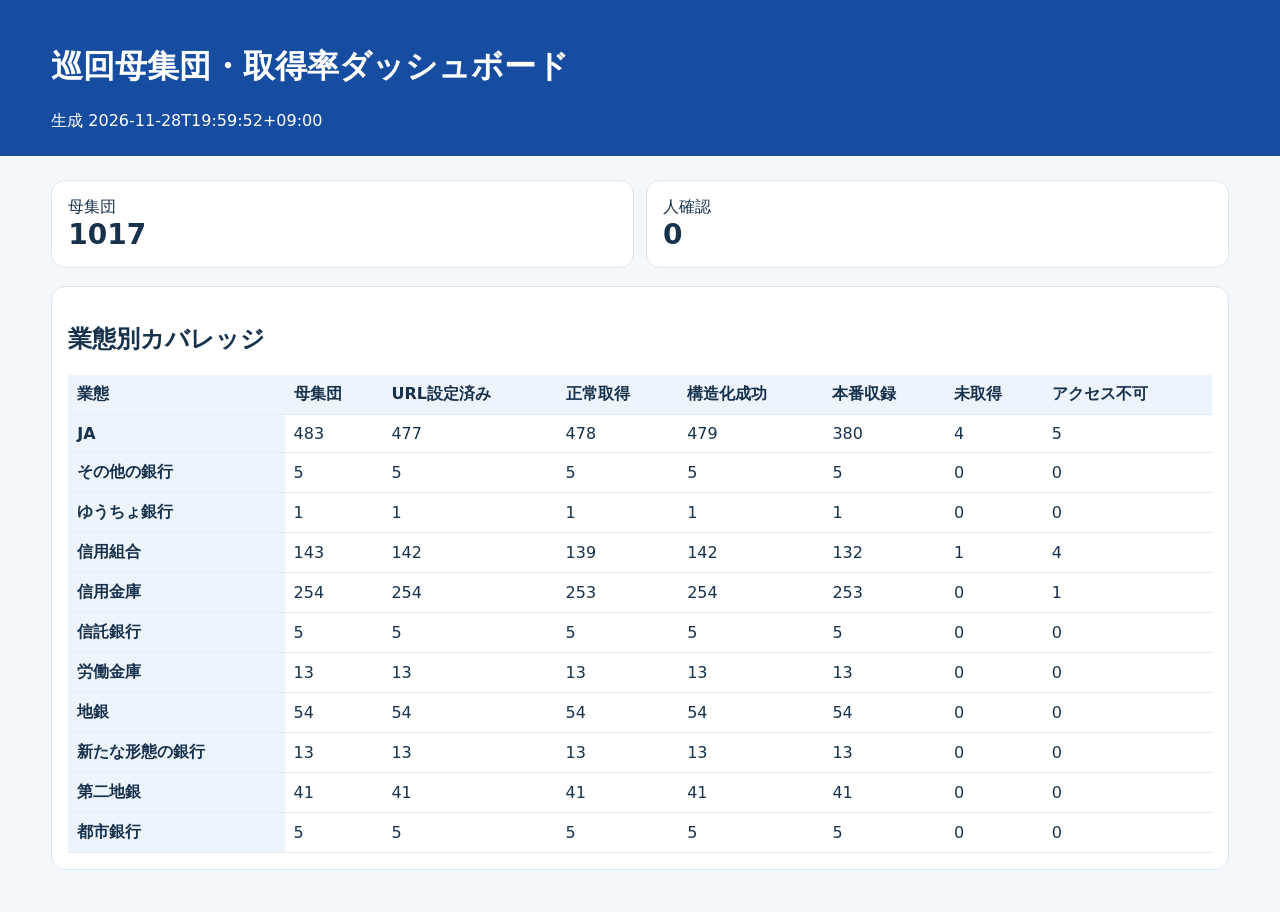
